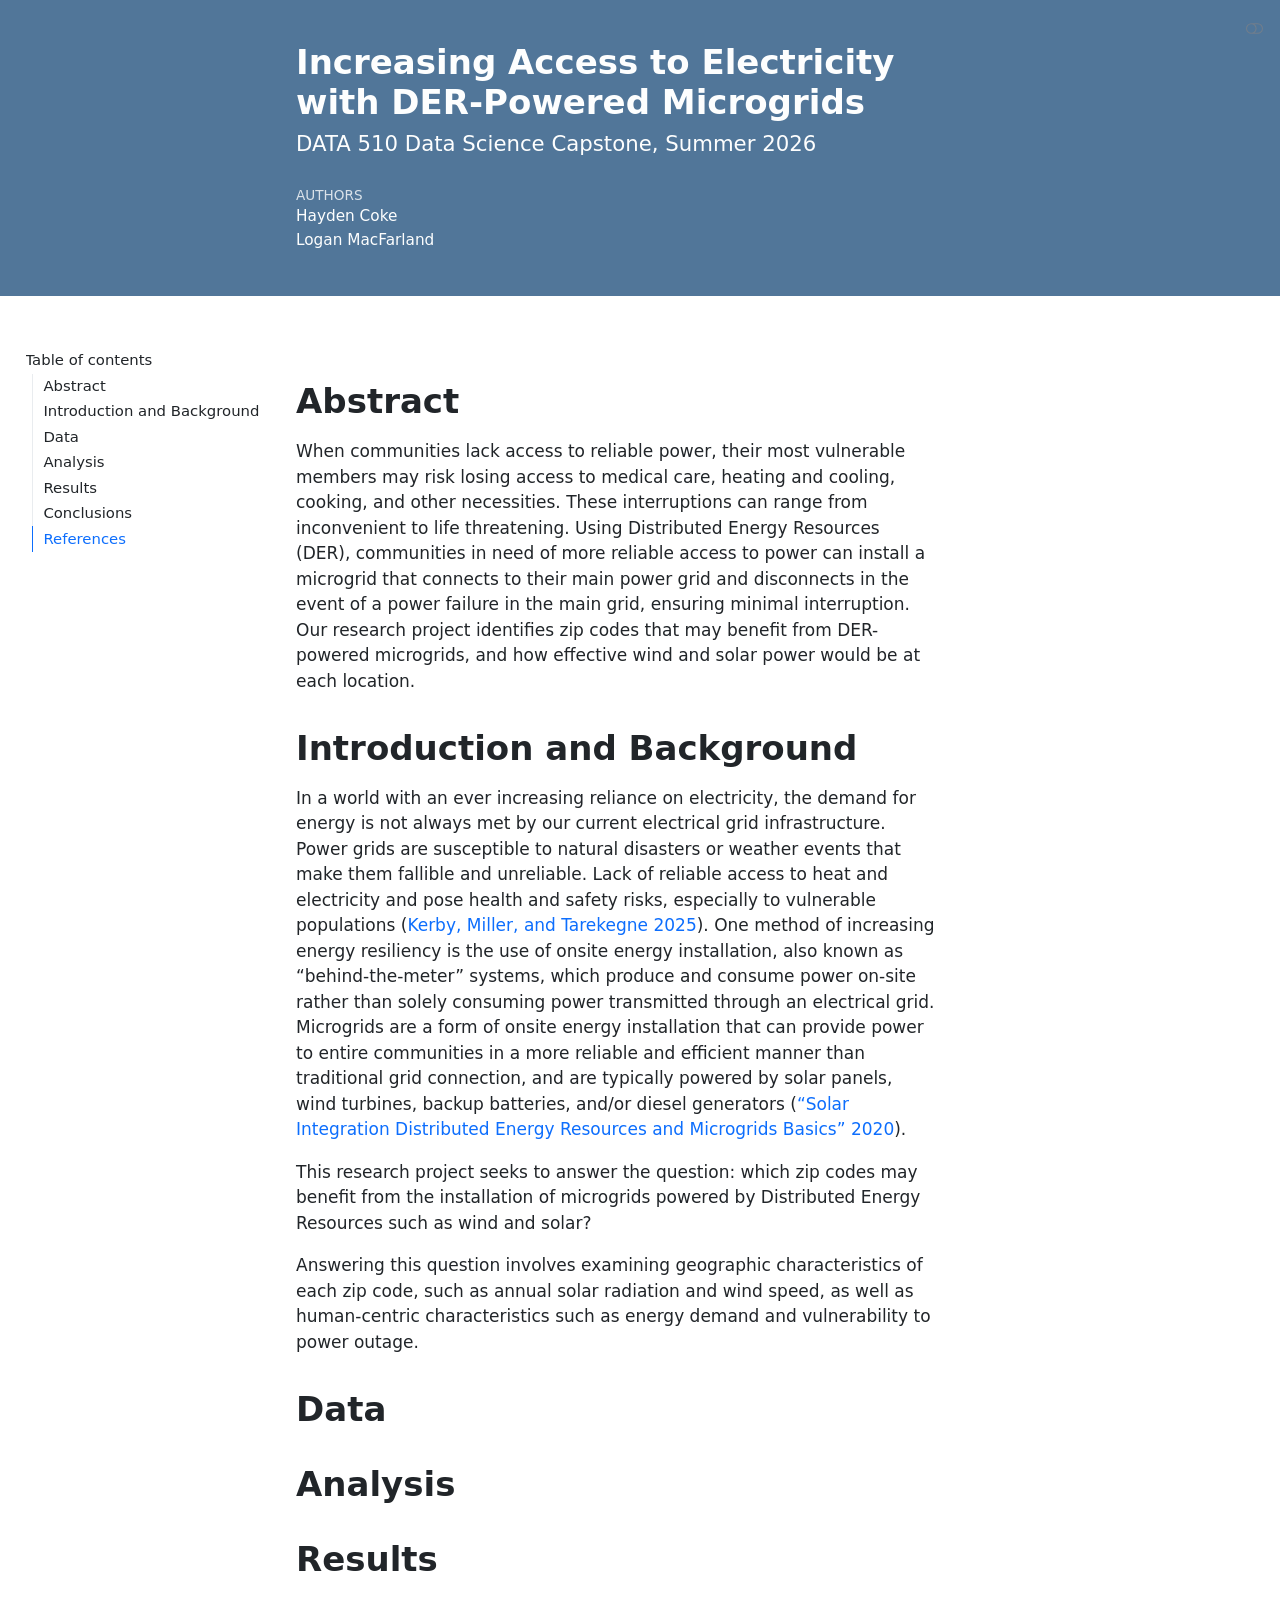
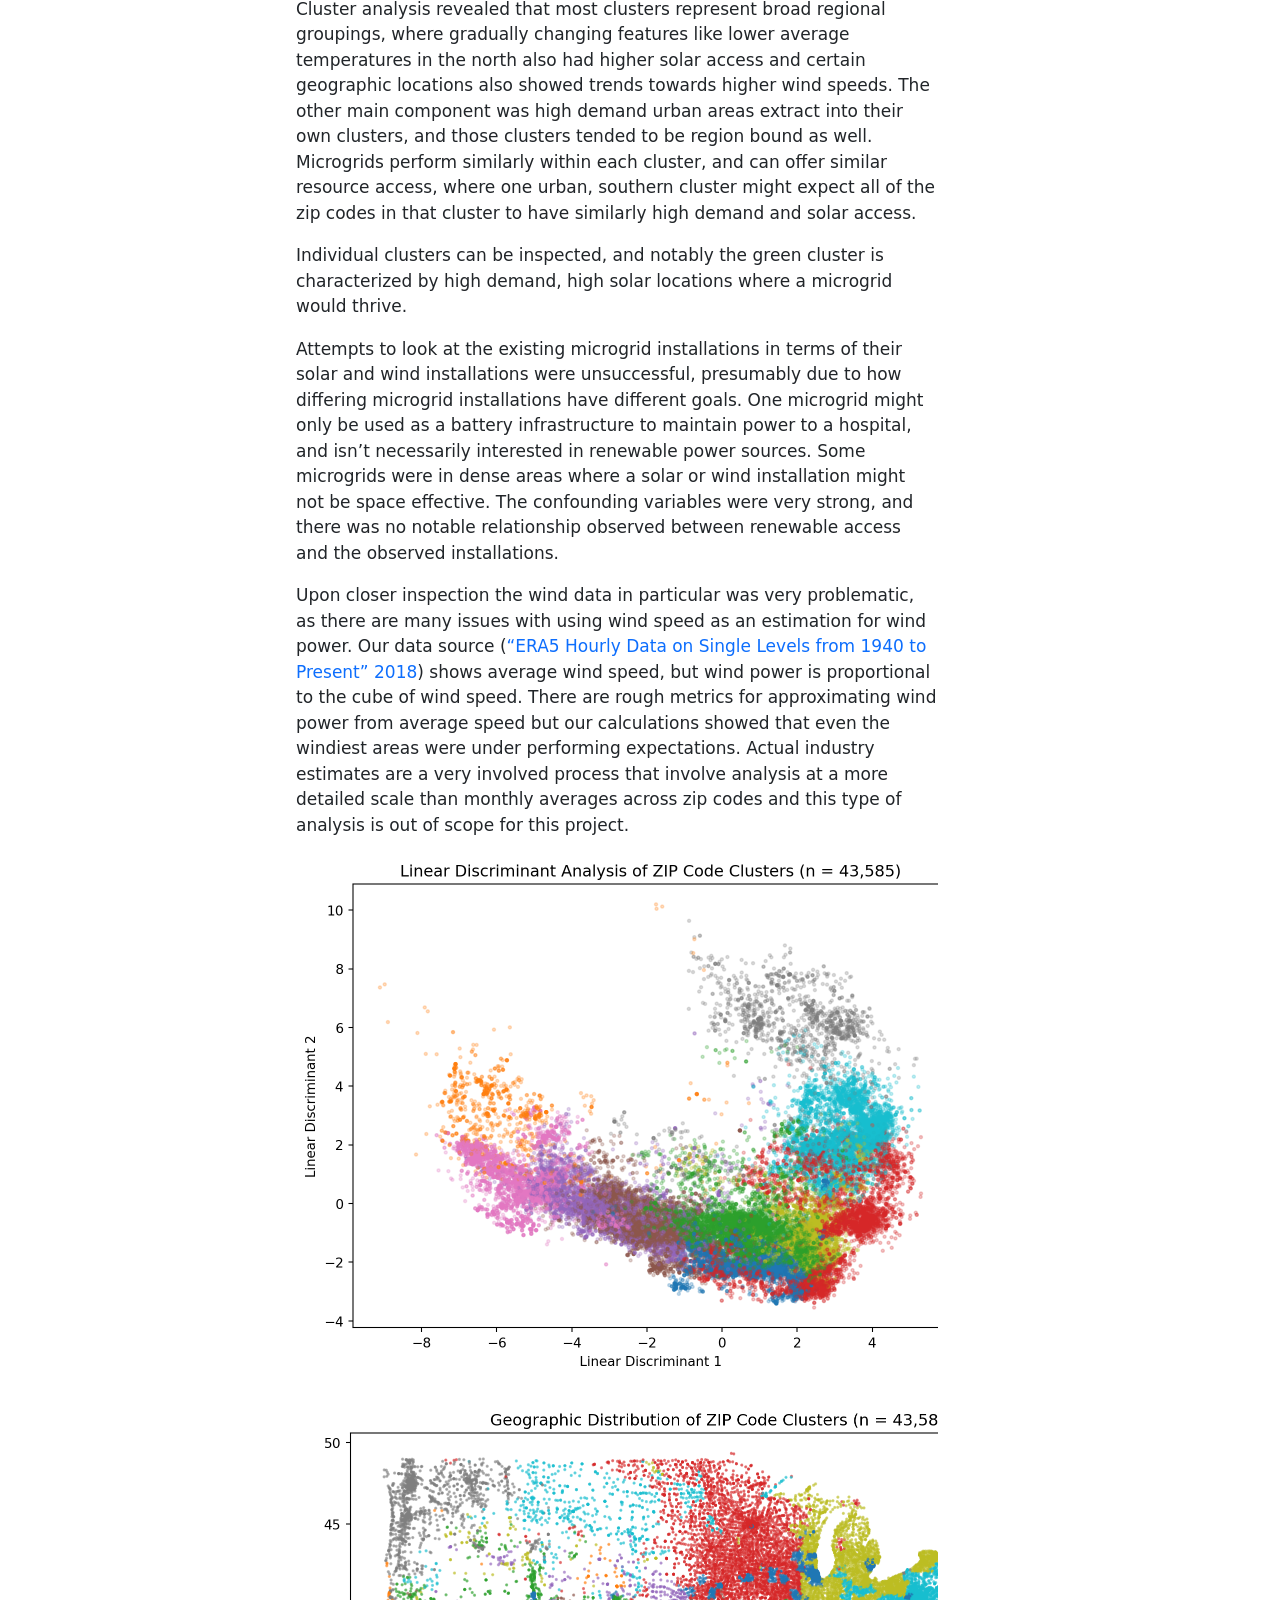
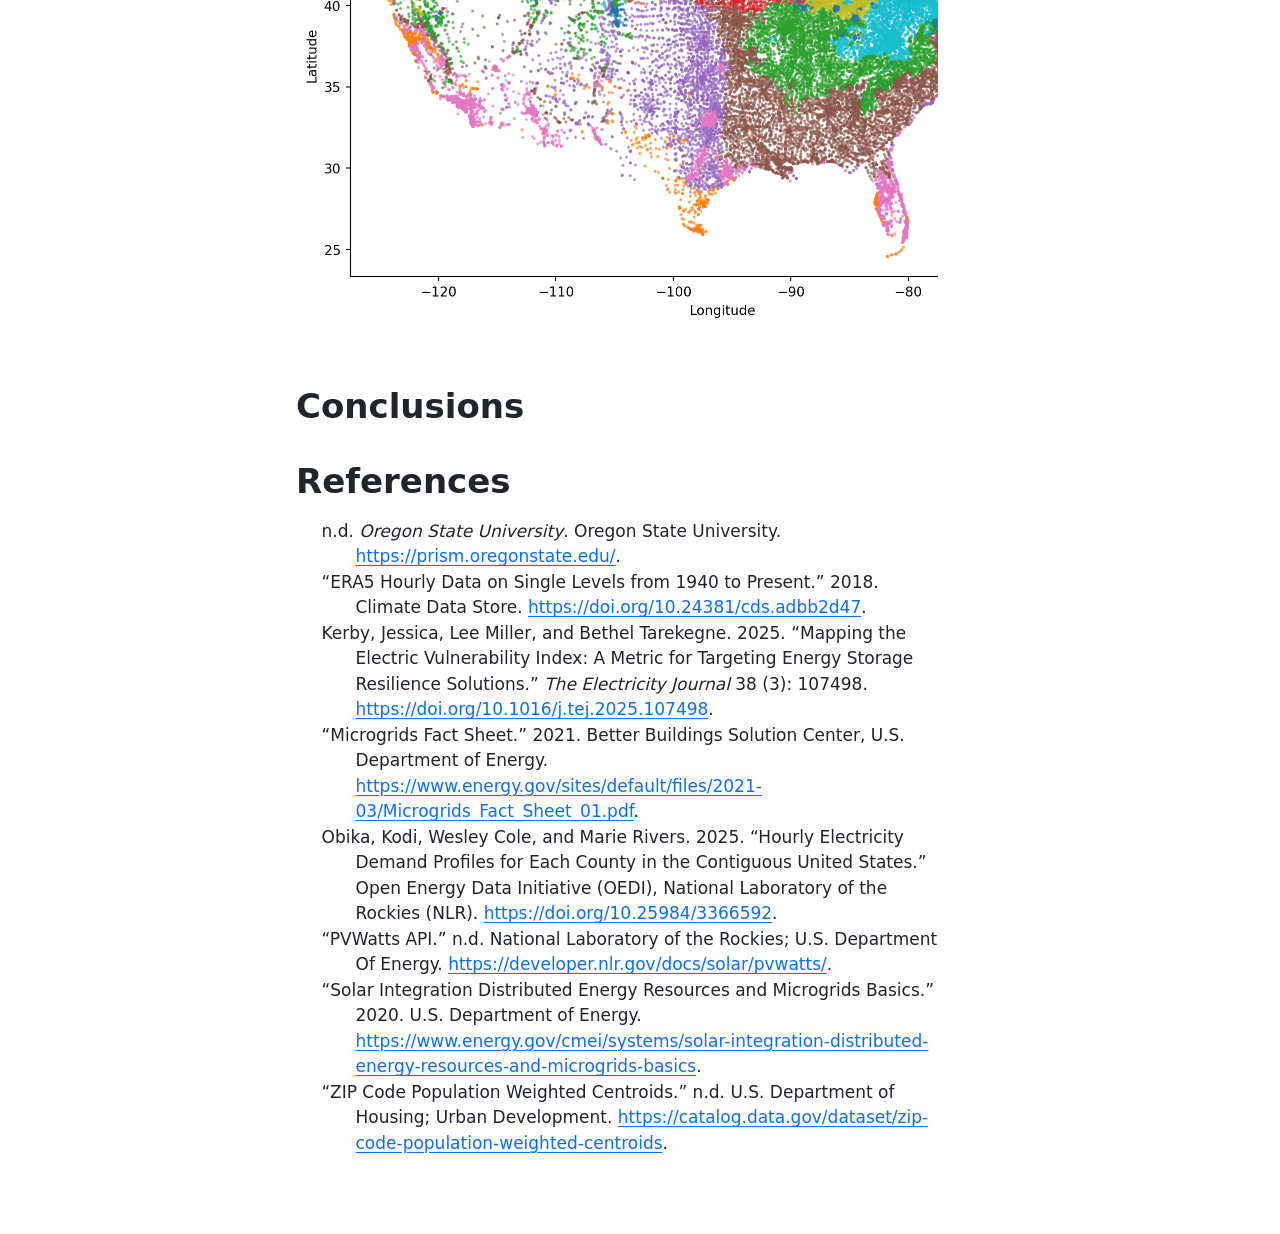
==== index.html @ cf6a67b1 "(fix): Move index.html from output to root (fix): Move index.html from output to root" ====
<!DOCTYPE html>
<html xmlns="http://www.w3.org/1999/xhtml" lang="en" xml:lang="en"><head>

<meta charset="utf-8">
<meta name="generator" content="quarto-1.7.33">

<meta name="viewport" content="width=device-width, initial-scale=1.0, user-scalable=yes">


<title>Increasing Access to Electricity with DER-Powered Microgrids</title>
<style>
code{white-space: pre-wrap;}
span.smallcaps{font-variant: small-caps;}
div.columns{display: flex; gap: min(4vw, 1.5em);}
div.column{flex: auto; overflow-x: auto;}
div.hanging-indent{margin-left: 1.5em; text-indent: -1.5em;}
ul.task-list{list-style: none;}
ul.task-list li input[type="checkbox"] {
width: 0.8em;
margin: 0 0.8em 0.2em -1em;  vertical-align: middle;
}

div.csl-bib-body { }
div.csl-entry {
clear: both;
margin-bottom: 0em;
}
.hanging-indent div.csl-entry {
margin-left:2em;
text-indent:-2em;
}
div.csl-left-margin {
min-width:2em;
float:left;
}
div.csl-right-inline {
margin-left:2em;
padding-left:1em;
}
div.csl-indent {
margin-left: 2em;
}</style>


<script>/*!
 * clipboard.js v2.0.11
 * https://clipboardjs.com/
 *
 * Licensed MIT © Zeno Rocha
 */
!function(t,e){"object"==typeof exports&&"object"==typeof module?module.exports=e():"function"==typeof define&&define.amd?define([],e):"object"==typeof exports?exports.ClipboardJS=e():t.ClipboardJS=e()}(this,function(){return n={686:function(t,e,n){"use strict";n.d(e,{default:function(){return b}});var e=n(279),i=n.n(e),e=n(370),u=n.n(e),e=n(817),r=n.n(e);function c(t){try{return document.execCommand(t)}catch(t){return}}var a=function(t){t=r()(t);return c("cut"),t};function o(t,e){var n,o,t=(n=t,o="rtl"===document.documentElement.getAttribute("dir"),(t=document.createElement("textarea")).style.fontSize="12pt",t.style.border="0",t.style.padding="0",t.style.margin="0",t.style.position="absolute",t.style[o?"right":"left"]="-9999px",o=window.pageYOffset||document.documentElement.scrollTop,t.style.top="".concat(o,"px"),t.setAttribute("readonly",""),t.value=n,t);return e.container.appendChild(t),e=r()(t),c("copy"),t.remove(),e}var f=function(t){var e=1<arguments.length&&void 0!==arguments[1]?arguments[1]:{container:document.body},n="";return"string"==typeof t?n=o(t,e):t instanceof HTMLInputElement&&!["text","search","url","tel","password"].includes(null==t?void 0:t.type)?n=o(t.value,e):(n=r()(t),c("copy")),n};function l(t){return(l="function"==typeof Symbol&&"symbol"==typeof Symbol.iterator?function(t){return typeof t}:function(t){return t&&"function"==typeof Symbol&&t.constructor===Symbol&&t!==Symbol.prototype?"symbol":typeof t})(t)}var s=function(){var t=0<arguments.length&&void 0!==arguments[0]?arguments[0]:{},e=t.action,n=void 0===e?"copy":e,o=t.container,e=t.target,t=t.text;if("copy"!==n&&"cut"!==n)throw new Error('Invalid "action" value, use either "copy" or "cut"');if(void 0!==e){if(!e||"object"!==l(e)||1!==e.nodeType)throw new Error('Invalid "target" value, use a valid Element');if("copy"===n&&e.hasAttribute("disabled"))throw new Error('Invalid "target" attribute. Please use "readonly" instead of "disabled" attribute');if("cut"===n&&(e.hasAttribute("readonly")||e.hasAttribute("disabled")))throw new Error('Invalid "target" attribute. You can\'t cut text from elements with "readonly" or "disabled" attributes')}return t?f(t,{container:o}):e?"cut"===n?a(e):f(e,{container:o}):void 0};function p(t){return(p="function"==typeof Symbol&&"symbol"==typeof Symbol.iterator?function(t){return typeof t}:function(t){return t&&"function"==typeof Symbol&&t.constructor===Symbol&&t!==Symbol.prototype?"symbol":typeof t})(t)}function d(t,e){for(var n=0;n<e.length;n++){var o=e[n];o.enumerable=o.enumerable||!1,o.configurable=!0,"value"in o&&(o.writable=!0),Object.defineProperty(t,o.key,o)}}function y(t,e){return(y=Object.setPrototypeOf||function(t,e){return t.__proto__=e,t})(t,e)}function h(n){var o=function(){if("undefined"==typeof Reflect||!Reflect.construct)return!1;if(Reflect.construct.sham)return!1;if("function"==typeof Proxy)return!0;try{return Date.prototype.toString.call(Reflect.construct(Date,[],function(){})),!0}catch(t){return!1}}();return function(){var t,e=v(n);return t=o?(t=v(this).constructor,Reflect.construct(e,arguments,t)):e.apply(this,arguments),e=this,!(t=t)||"object"!==p(t)&&"function"!=typeof t?function(t){if(void 0!==t)return t;throw new ReferenceError("this hasn't been initialised - super() hasn't been called")}(e):t}}function v(t){return(v=Object.setPrototypeOf?Object.getPrototypeOf:function(t){return t.__proto__||Object.getPrototypeOf(t)})(t)}function m(t,e){t="data-clipboard-".concat(t);if(e.hasAttribute(t))return e.getAttribute(t)}var b=function(){!function(t,e){if("function"!=typeof e&&null!==e)throw new TypeError("Super expression must either be null or a function");t.prototype=Object.create(e&&e.prototype,{constructor:{value:t,writable:!0,configurable:!0}}),e&&y(t,e)}(r,i());var t,e,n,o=h(r);function r(t,e){var n;return function(t){if(!(t instanceof r))throw new TypeError("Cannot call a class as a function")}(this),(n=o.call(this)).resolveOptions(e),n.listenClick(t),n}return t=r,n=[{key:"copy",value:function(t){var e=1<arguments.length&&void 0!==arguments[1]?arguments[1]:{container:document.body};return f(t,e)}},{key:"cut",value:function(t){return a(t)}},{key:"isSupported",value:function(){var t=0<arguments.length&&void 0!==arguments[0]?arguments[0]:["copy","cut"],t="string"==typeof t?[t]:t,e=!!document.queryCommandSupported;return t.forEach(function(t){e=e&&!!document.queryCommandSupported(t)}),e}}],(e=[{key:"resolveOptions",value:function(){var t=0<arguments.length&&void 0!==arguments[0]?arguments[0]:{};this.action="function"==typeof t.action?t.action:this.defaultAction,this.target="function"==typeof t.target?t.target:this.defaultTarget,this.text="function"==typeof t.text?t.text:this.defaultText,this.container="object"===p(t.container)?t.container:document.body}},{key:"listenClick",value:function(t){var e=this;this.listener=u()(t,"click",function(t){return e.onClick(t)})}},{key:"onClick",value:function(t){var e=t.delegateTarget||t.currentTarget,n=this.action(e)||"copy",t=s({action:n,container:this.container,target:this.target(e),text:this.text(e)});this.emit(t?"success":"error",{action:n,text:t,trigger:e,clearSelection:function(){e&&e.focus(),window.getSelection().removeAllRanges()}})}},{key:"defaultAction",value:function(t){return m("action",t)}},{key:"defaultTarget",value:function(t){t=m("target",t);if(t)return document.querySelector(t)}},{key:"defaultText",value:function(t){return m("text",t)}},{key:"destroy",value:function(){this.listener.destroy()}}])&&d(t.prototype,e),n&&d(t,n),r}()},828:function(t){var e;"undefined"==typeof Element||Element.prototype.matches||((e=Element.prototype).matches=e.matchesSelector||e.mozMatchesSelector||e.msMatchesSelector||e.oMatchesSelector||e.webkitMatchesSelector),t.exports=function(t,e){for(;t&&9!==t.nodeType;){if("function"==typeof t.matches&&t.matches(e))return t;t=t.parentNode}}},438:function(t,e,n){var u=n(828);function i(t,e,n,o,r){var i=function(e,n,t,o){return function(t){t.delegateTarget=u(t.target,n),t.delegateTarget&&o.call(e,t)}}.apply(this,arguments);return t.addEventListener(n,i,r),{destroy:function(){t.removeEventListener(n,i,r)}}}t.exports=function(t,e,n,o,r){return"function"==typeof t.addEventListener?i.apply(null,arguments):"function"==typeof n?i.bind(null,document).apply(null,arguments):("string"==typeof t&&(t=document.querySelectorAll(t)),Array.prototype.map.call(t,function(t){return i(t,e,n,o,r)}))}},879:function(t,n){n.node=function(t){return void 0!==t&&t instanceof HTMLElement&&1===t.nodeType},n.nodeList=function(t){var e=Object.prototype.toString.call(t);return void 0!==t&&("[object NodeList]"===e||"[object HTMLCollection]"===e)&&"length"in t&&(0===t.length||n.node(t[0]))},n.string=function(t){return"string"==typeof t||t instanceof String},n.fn=function(t){return"[object Function]"===Object.prototype.toString.call(t)}},370:function(t,e,n){var f=n(879),l=n(438);t.exports=function(t,e,n){if(!t&&!e&&!n)throw new Error("Missing required arguments");if(!f.string(e))throw new TypeError("Second argument must be a String");if(!f.fn(n))throw new TypeError("Third argument must be a Function");if(f.node(t))return c=e,a=n,(u=t).addEventListener(c,a),{destroy:function(){u.removeEventListener(c,a)}};if(f.nodeList(t))return o=t,r=e,i=n,Array.prototype.forEach.call(o,function(t){t.addEventListener(r,i)}),{destroy:function(){Array.prototype.forEach.call(o,function(t){t.removeEventListener(r,i)})}};if(f.string(t))return t=t,e=e,n=n,l(document.body,t,e,n);throw new TypeError("First argument must be a String, HTMLElement, HTMLCollection, or NodeList");var o,r,i,u,c,a}},817:function(t){t.exports=function(t){var e,n="SELECT"===t.nodeName?(t.focus(),t.value):"INPUT"===t.nodeName||"TEXTAREA"===t.nodeName?((e=t.hasAttribute("readonly"))||t.setAttribute("readonly",""),t.select(),t.setSelectionRange(0,t.value.length),e||t.removeAttribute("readonly"),t.value):(t.hasAttribute("contenteditable")&&t.focus(),n=window.getSelection(),(e=document.createRange()).selectNodeContents(t),n.removeAllRanges(),n.addRange(e),n.toString());return n}},279:function(t){function e(){}e.prototype={on:function(t,e,n){var o=this.e||(this.e={});return(o[t]||(o[t]=[])).push({fn:e,ctx:n}),this},once:function(t,e,n){var o=this;function r(){o.off(t,r),e.apply(n,arguments)}return r._=e,this.on(t,r,n)},emit:function(t){for(var e=[].slice.call(arguments,1),n=((this.e||(this.e={}))[t]||[]).slice(),o=0,r=n.length;o<r;o++)n[o].fn.apply(n[o].ctx,e);return this},off:function(t,e){var n=this.e||(this.e={}),o=n[t],r=[];if(o&&e)for(var i=0,u=o.length;i<u;i++)o[i].fn!==e&&o[i].fn._!==e&&r.push(o[i]);return r.length?n[t]=r:delete n[t],this}},t.exports=e,t.exports.TinyEmitter=e}},r={},o.n=function(t){var e=t&&t.__esModule?function(){return t.default}:function(){return t};return o.d(e,{a:e}),e},o.d=function(t,e){for(var n in e)o.o(e,n)&&!o.o(t,n)&&Object.defineProperty(t,n,{enumerable:!0,get:e[n]})},o.o=function(t,e){return Object.prototype.hasOwnProperty.call(t,e)},o(686).default;function o(t){if(r[t])return r[t].exports;var e=r[t]={exports:{}};return n[t](e,e.exports,o),e.exports}var n,r});</script>
<script src="[data-uri]" type="module"></script>
<script src="[data-uri]" type="module"></script>
<script>/**
 * @popperjs/core v2.11.7 - MIT License
 */

!function(e,t){"object"==typeof exports&&"undefined"!=typeof module?t(exports):"function"==typeof define&&define.amd?define(["exports"],t):t((e="undefined"!=typeof globalThis?globalThis:e||self).Popper={})}(this,(function(e){"use strict";function t(e){if(null==e)return window;if("[object Window]"!==e.toString()){var t=e.ownerDocument;return t&&t.defaultView||window}return e}function n(e){return e instanceof t(e).Element||e instanceof Element}function r(e){return e instanceof t(e).HTMLElement||e instanceof HTMLElement}function o(e){return"undefined"!=typeof ShadowRoot&&(e instanceof t(e).ShadowRoot||e instanceof ShadowRoot)}var i=Math.max,a=Math.min,s=Math.round;function f(){var e=navigator.userAgentData;return null!=e&&e.brands&&Array.isArray(e.brands)?e.brands.map((function(e){return e.brand+"/"+e.version})).join(" "):navigator.userAgent}function c(){return!/^((?!chrome|android).)*safari/i.test(f())}function p(e,o,i){void 0===o&&(o=!1),void 0===i&&(i=!1);var a=e.getBoundingClientRect(),f=1,p=1;o&&r(e)&&(f=e.offsetWidth>0&&s(a.width)/e.offsetWidth||1,p=e.offsetHeight>0&&s(a.height)/e.offsetHeight||1);var u=(n(e)?t(e):window).visualViewport,l=!c()&&i,d=(a.left+(l&&u?u.offsetLeft:0))/f,h=(a.top+(l&&u?u.offsetTop:0))/p,m=a.width/f,v=a.height/p;return{width:m,height:v,top:h,right:d+m,bottom:h+v,left:d,x:d,y:h}}function u(e){var n=t(e);return{scrollLeft:n.pageXOffset,scrollTop:n.pageYOffset}}function l(e){return e?(e.nodeName||"").toLowerCase():null}function d(e){return((n(e)?e.ownerDocument:e.document)||window.document).documentElement}function h(e){return p(d(e)).left+u(e).scrollLeft}function m(e){return t(e).getComputedStyle(e)}function v(e){var t=m(e),n=t.overflow,r=t.overflowX,o=t.overflowY;return/auto|scroll|overlay|hidden/.test(n+o+r)}function y(e,n,o){void 0===o&&(o=!1);var i,a,f=r(n),c=r(n)&&function(e){var t=e.getBoundingClientRect(),n=s(t.width)/e.offsetWidth||1,r=s(t.height)/e.offsetHeight||1;return 1!==n||1!==r}(n),m=d(n),y=p(e,c,o),g={scrollLeft:0,scrollTop:0},b={x:0,y:0};return(f||!f&&!o)&&(("body"!==l(n)||v(m))&&(g=(i=n)!==t(i)&&r(i)?{scrollLeft:(a=i).scrollLeft,scrollTop:a.scrollTop}:u(i)),r(n)?((b=p(n,!0)).x+=n.clientLeft,b.y+=n.clientTop):m&&(b.x=h(m))),{x:y.left+g.scrollLeft-b.x,y:y.top+g.scrollTop-b.y,width:y.width,height:y.height}}function g(e){var t=p(e),n=e.offsetWidth,r=e.offsetHeight;return Math.abs(t.width-n)<=1&&(n=t.width),Math.abs(t.height-r)<=1&&(r=t.height),{x:e.offsetLeft,y:e.offsetTop,width:n,height:r}}function b(e){return"html"===l(e)?e:e.assignedSlot||e.parentNode||(o(e)?e.host:null)||d(e)}function x(e){return["html","body","#document"].indexOf(l(e))>=0?e.ownerDocument.body:r(e)&&v(e)?e:x(b(e))}function w(e,n){var r;void 0===n&&(n=[]);var o=x(e),i=o===(null==(r=e.ownerDocument)?void 0:r.body),a=t(o),s=i?[a].concat(a.visualViewport||[],v(o)?o:[]):o,f=n.concat(s);return i?f:f.concat(w(b(s)))}function O(e){return["table","td","th"].indexOf(l(e))>=0}function j(e){return r(e)&&"fixed"!==m(e).position?e.offsetParent:null}function E(e){for(var n=t(e),i=j(e);i&&O(i)&&"static"===m(i).position;)i=j(i);return i&&("html"===l(i)||"body"===l(i)&&"static"===m(i).position)?n:i||function(e){var t=/firefox/i.test(f());if(/Trident/i.test(f())&&r(e)&&"fixed"===m(e).position)return null;var n=b(e);for(o(n)&&(n=n.host);r(n)&&["html","body"].indexOf(l(n))<0;){var i=m(n);if("none"!==i.transform||"none"!==i.perspective||"paint"===i.contain||-1!==["transform","perspective"].indexOf(i.willChange)||t&&"filter"===i.willChange||t&&i.filter&&"none"!==i.filter)return n;n=n.parentNode}return null}(e)||n}var D="top",A="bottom",L="right",P="left",M="auto",k=[D,A,L,P],W="start",B="end",H="viewport",T="popper",R=k.reduce((function(e,t){return e.concat([t+"-"+W,t+"-"+B])}),[]),S=[].concat(k,[M]).reduce((function(e,t){return e.concat([t,t+"-"+W,t+"-"+B])}),[]),V=["beforeRead","read","afterRead","beforeMain","main","afterMain","beforeWrite","write","afterWrite"];function q(e){var t=new Map,n=new Set,r=[];function o(e){n.add(e.name),[].concat(e.requires||[],e.requiresIfExists||[]).forEach((function(e){if(!n.has(e)){var r=t.get(e);r&&o(r)}})),r.push(e)}return e.forEach((function(e){t.set(e.name,e)})),e.forEach((function(e){n.has(e.name)||o(e)})),r}function C(e){return e.split("-")[0]}function N(e,t){var n=t.getRootNode&&t.getRootNode();if(e.contains(t))return!0;if(n&&o(n)){var r=t;do{if(r&&e.isSameNode(r))return!0;r=r.parentNode||r.host}while(r)}return!1}function I(e){return Object.assign({},e,{left:e.x,top:e.y,right:e.x+e.width,bottom:e.y+e.height})}function _(e,r,o){return r===H?I(function(e,n){var r=t(e),o=d(e),i=r.visualViewport,a=o.clientWidth,s=o.clientHeight,f=0,p=0;if(i){a=i.width,s=i.height;var u=c();(u||!u&&"fixed"===n)&&(f=i.offsetLeft,p=i.offsetTop)}return{width:a,height:s,x:f+h(e),y:p}}(e,o)):n(r)?function(e,t){var n=p(e,!1,"fixed"===t);return n.top=n.top+e.clientTop,n.left=n.left+e.clientLeft,n.bottom=n.top+e.clientHeight,n.right=n.left+e.clientWidth,n.width=e.clientWidth,n.height=e.clientHeight,n.x=n.left,n.y=n.top,n}(r,o):I(function(e){var t,n=d(e),r=u(e),o=null==(t=e.ownerDocument)?void 0:t.body,a=i(n.scrollWidth,n.clientWidth,o?o.scrollWidth:0,o?o.clientWidth:0),s=i(n.scrollHeight,n.clientHeight,o?o.scrollHeight:0,o?o.clientHeight:0),f=-r.scrollLeft+h(e),c=-r.scrollTop;return"rtl"===m(o||n).direction&&(f+=i(n.clientWidth,o?o.clientWidth:0)-a),{width:a,height:s,x:f,y:c}}(d(e)))}function F(e,t,o,s){var f="clippingParents"===t?function(e){var t=w(b(e)),o=["absolute","fixed"].indexOf(m(e).position)>=0&&r(e)?E(e):e;return n(o)?t.filter((function(e){return n(e)&&N(e,o)&&"body"!==l(e)})):[]}(e):[].concat(t),c=[].concat(f,[o]),p=c[0],u=c.reduce((function(t,n){var r=_(e,n,s);return t.top=i(r.top,t.top),t.right=a(r.right,t.right),t.bottom=a(r.bottom,t.bottom),t.left=i(r.left,t.left),t}),_(e,p,s));return u.width=u.right-u.left,u.height=u.bottom-u.top,u.x=u.left,u.y=u.top,u}function U(e){return e.split("-")[1]}function z(e){return["top","bottom"].indexOf(e)>=0?"x":"y"}function X(e){var t,n=e.reference,r=e.element,o=e.placement,i=o?C(o):null,a=o?U(o):null,s=n.x+n.width/2-r.width/2,f=n.y+n.height/2-r.height/2;switch(i){case D:t={x:s,y:n.y-r.height};break;case A:t={x:s,y:n.y+n.height};break;case L:t={x:n.x+n.width,y:f};break;case P:t={x:n.x-r.width,y:f};break;default:t={x:n.x,y:n.y}}var c=i?z(i):null;if(null!=c){var p="y"===c?"height":"width";switch(a){case W:t[c]=t[c]-(n[p]/2-r[p]/2);break;case B:t[c]=t[c]+(n[p]/2-r[p]/2)}}return t}function Y(e){return Object.assign({},{top:0,right:0,bottom:0,left:0},e)}function G(e,t){return t.reduce((function(t,n){return t[n]=e,t}),{})}function J(e,t){void 0===t&&(t={});var r=t,o=r.placement,i=void 0===o?e.placement:o,a=r.strategy,s=void 0===a?e.strategy:a,f=r.boundary,c=void 0===f?"clippingParents":f,u=r.rootBoundary,l=void 0===u?H:u,h=r.elementContext,m=void 0===h?T:h,v=r.altBoundary,y=void 0!==v&&v,g=r.padding,b=void 0===g?0:g,x=Y("number"!=typeof b?b:G(b,k)),w=m===T?"reference":T,O=e.rects.popper,j=e.elements[y?w:m],E=F(n(j)?j:j.contextElement||d(e.elements.popper),c,l,s),P=p(e.elements.reference),M=X({reference:P,element:O,strategy:"absolute",placement:i}),W=I(Object.assign({},O,M)),B=m===T?W:P,R={top:E.top-B.top+x.top,bottom:B.bottom-E.bottom+x.bottom,left:E.left-B.left+x.left,right:B.right-E.right+x.right},S=e.modifiersData.offset;if(m===T&&S){var V=S[i];Object.keys(R).forEach((function(e){var t=[L,A].indexOf(e)>=0?1:-1,n=[D,A].indexOf(e)>=0?"y":"x";R[e]+=V[n]*t}))}return R}var K={placement:"bottom",modifiers:[],strategy:"absolute"};function Q(){for(var e=arguments.length,t=new Array(e),n=0;n<e;n++)t[n]=arguments[n];return!t.some((function(e){return!(e&&"function"==typeof e.getBoundingClientRect)}))}function Z(e){void 0===e&&(e={});var t=e,r=t.defaultModifiers,o=void 0===r?[]:r,i=t.defaultOptions,a=void 0===i?K:i;return function(e,t,r){void 0===r&&(r=a);var i,s,f={placement:"bottom",orderedModifiers:[],options:Object.assign({},K,a),modifiersData:{},elements:{reference:e,popper:t},attributes:{},styles:{}},c=[],p=!1,u={state:f,setOptions:function(r){var i="function"==typeof r?r(f.options):r;l(),f.options=Object.assign({},a,f.options,i),f.scrollParents={reference:n(e)?w(e):e.contextElement?w(e.contextElement):[],popper:w(t)};var s,p,d=function(e){var t=q(e);return V.reduce((function(e,n){return e.concat(t.filter((function(e){return e.phase===n})))}),[])}((s=[].concat(o,f.options.modifiers),p=s.reduce((function(e,t){var n=e[t.name];return e[t.name]=n?Object.assign({},n,t,{options:Object.assign({},n.options,t.options),data:Object.assign({},n.data,t.data)}):t,e}),{}),Object.keys(p).map((function(e){return p[e]}))));return f.orderedModifiers=d.filter((function(e){return e.enabled})),f.orderedModifiers.forEach((function(e){var t=e.name,n=e.options,r=void 0===n?{}:n,o=e.effect;if("function"==typeof o){var i=o({state:f,name:t,instance:u,options:r}),a=function(){};c.push(i||a)}})),u.update()},forceUpdate:function(){if(!p){var e=f.elements,t=e.reference,n=e.popper;if(Q(t,n)){f.rects={reference:y(t,E(n),"fixed"===f.options.strategy),popper:g(n)},f.reset=!1,f.placement=f.options.placement,f.orderedModifiers.forEach((function(e){return f.modifiersData[e.name]=Object.assign({},e.data)}));for(var r=0;r<f.orderedModifiers.length;r++)if(!0!==f.reset){var o=f.orderedModifiers[r],i=o.fn,a=o.options,s=void 0===a?{}:a,c=o.name;"function"==typeof i&&(f=i({state:f,options:s,name:c,instance:u})||f)}else f.reset=!1,r=-1}}},update:(i=function(){return new Promise((function(e){u.forceUpdate(),e(f)}))},function(){return s||(s=new Promise((function(e){Promise.resolve().then((function(){s=void 0,e(i())}))}))),s}),destroy:function(){l(),p=!0}};if(!Q(e,t))return u;function l(){c.forEach((function(e){return e()})),c=[]}return u.setOptions(r).then((function(e){!p&&r.onFirstUpdate&&r.onFirstUpdate(e)})),u}}var $={passive:!0};var ee={name:"eventListeners",enabled:!0,phase:"write",fn:function(){},effect:function(e){var n=e.state,r=e.instance,o=e.options,i=o.scroll,a=void 0===i||i,s=o.resize,f=void 0===s||s,c=t(n.elements.popper),p=[].concat(n.scrollParents.reference,n.scrollParents.popper);return a&&p.forEach((function(e){e.addEventListener("scroll",r.update,$)})),f&&c.addEventListener("resize",r.update,$),function(){a&&p.forEach((function(e){e.removeEventListener("scroll",r.update,$)})),f&&c.removeEventListener("resize",r.update,$)}},data:{}};var te={name:"popperOffsets",enabled:!0,phase:"read",fn:function(e){var t=e.state,n=e.name;t.modifiersData[n]=X({reference:t.rects.reference,element:t.rects.popper,strategy:"absolute",placement:t.placement})},data:{}},ne={top:"auto",right:"auto",bottom:"auto",left:"auto"};function re(e){var n,r=e.popper,o=e.popperRect,i=e.placement,a=e.variation,f=e.offsets,c=e.position,p=e.gpuAcceleration,u=e.adaptive,l=e.roundOffsets,h=e.isFixed,v=f.x,y=void 0===v?0:v,g=f.y,b=void 0===g?0:g,x="function"==typeof l?l({x:y,y:b}):{x:y,y:b};y=x.x,b=x.y;var w=f.hasOwnProperty("x"),O=f.hasOwnProperty("y"),j=P,M=D,k=window;if(u){var W=E(r),H="clientHeight",T="clientWidth";if(W===t(r)&&"static"!==m(W=d(r)).position&&"absolute"===c&&(H="scrollHeight",T="scrollWidth"),W=W,i===D||(i===P||i===L)&&a===B)M=A,b-=(h&&W===k&&k.visualViewport?k.visualViewport.height:W[H])-o.height,b*=p?1:-1;if(i===P||(i===D||i===A)&&a===B)j=L,y-=(h&&W===k&&k.visualViewport?k.visualViewport.width:W[T])-o.width,y*=p?1:-1}var R,S=Object.assign({position:c},u&&ne),V=!0===l?function(e,t){var n=e.x,r=e.y,o=t.devicePixelRatio||1;return{x:s(n*o)/o||0,y:s(r*o)/o||0}}({x:y,y:b},t(r)):{x:y,y:b};return y=V.x,b=V.y,p?Object.assign({},S,((R={})[M]=O?"0":"",R[j]=w?"0":"",R.transform=(k.devicePixelRatio||1)<=1?"translate("+y+"px, "+b+"px)":"translate3d("+y+"px, "+b+"px, 0)",R)):Object.assign({},S,((n={})[M]=O?b+"px":"",n[j]=w?y+"px":"",n.transform="",n))}var oe={name:"computeStyles",enabled:!0,phase:"beforeWrite",fn:function(e){var t=e.state,n=e.options,r=n.gpuAcceleration,o=void 0===r||r,i=n.adaptive,a=void 0===i||i,s=n.roundOffsets,f=void 0===s||s,c={placement:C(t.placement),variation:U(t.placement),popper:t.elements.popper,popperRect:t.rects.popper,gpuAcceleration:o,isFixed:"fixed"===t.options.strategy};null!=t.modifiersData.popperOffsets&&(t.styles.popper=Object.assign({},t.styles.popper,re(Object.assign({},c,{offsets:t.modifiersData.popperOffsets,position:t.options.strategy,adaptive:a,roundOffsets:f})))),null!=t.modifiersData.arrow&&(t.styles.arrow=Object.assign({},t.styles.arrow,re(Object.assign({},c,{offsets:t.modifiersData.arrow,position:"absolute",adaptive:!1,roundOffsets:f})))),t.attributes.popper=Object.assign({},t.attributes.popper,{"data-popper-placement":t.placement})},data:{}};var ie={name:"applyStyles",enabled:!0,phase:"write",fn:function(e){var t=e.state;Object.keys(t.elements).forEach((function(e){var n=t.styles[e]||{},o=t.attributes[e]||{},i=t.elements[e];r(i)&&l(i)&&(Object.assign(i.style,n),Object.keys(o).forEach((function(e){var t=o[e];!1===t?i.removeAttribute(e):i.setAttribute(e,!0===t?"":t)})))}))},effect:function(e){var t=e.state,n={popper:{position:t.options.strategy,left:"0",top:"0",margin:"0"},arrow:{position:"absolute"},reference:{}};return Object.assign(t.elements.popper.style,n.popper),t.styles=n,t.elements.arrow&&Object.assign(t.elements.arrow.style,n.arrow),function(){Object.keys(t.elements).forEach((function(e){var o=t.elements[e],i=t.attributes[e]||{},a=Object.keys(t.styles.hasOwnProperty(e)?t.styles[e]:n[e]).reduce((function(e,t){return e[t]="",e}),{});r(o)&&l(o)&&(Object.assign(o.style,a),Object.keys(i).forEach((function(e){o.removeAttribute(e)})))}))}},requires:["computeStyles"]};var ae={name:"offset",enabled:!0,phase:"main",requires:["popperOffsets"],fn:function(e){var t=e.state,n=e.options,r=e.name,o=n.offset,i=void 0===o?[0,0]:o,a=S.reduce((function(e,n){return e[n]=function(e,t,n){var r=C(e),o=[P,D].indexOf(r)>=0?-1:1,i="function"==typeof n?n(Object.assign({},t,{placement:e})):n,a=i[0],s=i[1];return a=a||0,s=(s||0)*o,[P,L].indexOf(r)>=0?{x:s,y:a}:{x:a,y:s}}(n,t.rects,i),e}),{}),s=a[t.placement],f=s.x,c=s.y;null!=t.modifiersData.popperOffsets&&(t.modifiersData.popperOffsets.x+=f,t.modifiersData.popperOffsets.y+=c),t.modifiersData[r]=a}},se={left:"right",right:"left",bottom:"top",top:"bottom"};function fe(e){return e.replace(/left|right|bottom|top/g,(function(e){return se[e]}))}var ce={start:"end",end:"start"};function pe(e){return e.replace(/start|end/g,(function(e){return ce[e]}))}function ue(e,t){void 0===t&&(t={});var n=t,r=n.placement,o=n.boundary,i=n.rootBoundary,a=n.padding,s=n.flipVariations,f=n.allowedAutoPlacements,c=void 0===f?S:f,p=U(r),u=p?s?R:R.filter((function(e){return U(e)===p})):k,l=u.filter((function(e){return c.indexOf(e)>=0}));0===l.length&&(l=u);var d=l.reduce((function(t,n){return t[n]=J(e,{placement:n,boundary:o,rootBoundary:i,padding:a})[C(n)],t}),{});return Object.keys(d).sort((function(e,t){return d[e]-d[t]}))}var le={name:"flip",enabled:!0,phase:"main",fn:function(e){var t=e.state,n=e.options,r=e.name;if(!t.modifiersData[r]._skip){for(var o=n.mainAxis,i=void 0===o||o,a=n.altAxis,s=void 0===a||a,f=n.fallbackPlacements,c=n.padding,p=n.boundary,u=n.rootBoundary,l=n.altBoundary,d=n.flipVariations,h=void 0===d||d,m=n.allowedAutoPlacements,v=t.options.placement,y=C(v),g=f||(y===v||!h?[fe(v)]:function(e){if(C(e)===M)return[];var t=fe(e);return[pe(e),t,pe(t)]}(v)),b=[v].concat(g).reduce((function(e,n){return e.concat(C(n)===M?ue(t,{placement:n,boundary:p,rootBoundary:u,padding:c,flipVariations:h,allowedAutoPlacements:m}):n)}),[]),x=t.rects.reference,w=t.rects.popper,O=new Map,j=!0,E=b[0],k=0;k<b.length;k++){var B=b[k],H=C(B),T=U(B)===W,R=[D,A].indexOf(H)>=0,S=R?"width":"height",V=J(t,{placement:B,boundary:p,rootBoundary:u,altBoundary:l,padding:c}),q=R?T?L:P:T?A:D;x[S]>w[S]&&(q=fe(q));var N=fe(q),I=[];if(i&&I.push(V[H]<=0),s&&I.push(V[q]<=0,V[N]<=0),I.every((function(e){return e}))){E=B,j=!1;break}O.set(B,I)}if(j)for(var _=function(e){var t=b.find((function(t){var n=O.get(t);if(n)return n.slice(0,e).every((function(e){return e}))}));if(t)return E=t,"break"},F=h?3:1;F>0;F--){if("break"===_(F))break}t.placement!==E&&(t.modifiersData[r]._skip=!0,t.placement=E,t.reset=!0)}},requiresIfExists:["offset"],data:{_skip:!1}};function de(e,t,n){return i(e,a(t,n))}var he={name:"preventOverflow",enabled:!0,phase:"main",fn:function(e){var t=e.state,n=e.options,r=e.name,o=n.mainAxis,s=void 0===o||o,f=n.altAxis,c=void 0!==f&&f,p=n.boundary,u=n.rootBoundary,l=n.altBoundary,d=n.padding,h=n.tether,m=void 0===h||h,v=n.tetherOffset,y=void 0===v?0:v,b=J(t,{boundary:p,rootBoundary:u,padding:d,altBoundary:l}),x=C(t.placement),w=U(t.placement),O=!w,j=z(x),M="x"===j?"y":"x",k=t.modifiersData.popperOffsets,B=t.rects.reference,H=t.rects.popper,T="function"==typeof y?y(Object.assign({},t.rects,{placement:t.placement})):y,R="number"==typeof T?{mainAxis:T,altAxis:T}:Object.assign({mainAxis:0,altAxis:0},T),S=t.modifiersData.offset?t.modifiersData.offset[t.placement]:null,V={x:0,y:0};if(k){if(s){var q,N="y"===j?D:P,I="y"===j?A:L,_="y"===j?"height":"width",F=k[j],X=F+b[N],Y=F-b[I],G=m?-H[_]/2:0,K=w===W?B[_]:H[_],Q=w===W?-H[_]:-B[_],Z=t.elements.arrow,$=m&&Z?g(Z):{width:0,height:0},ee=t.modifiersData["arrow#persistent"]?t.modifiersData["arrow#persistent"].padding:{top:0,right:0,bottom:0,left:0},te=ee[N],ne=ee[I],re=de(0,B[_],$[_]),oe=O?B[_]/2-G-re-te-R.mainAxis:K-re-te-R.mainAxis,ie=O?-B[_]/2+G+re+ne+R.mainAxis:Q+re+ne+R.mainAxis,ae=t.elements.arrow&&E(t.elements.arrow),se=ae?"y"===j?ae.clientTop||0:ae.clientLeft||0:0,fe=null!=(q=null==S?void 0:S[j])?q:0,ce=F+ie-fe,pe=de(m?a(X,F+oe-fe-se):X,F,m?i(Y,ce):Y);k[j]=pe,V[j]=pe-F}if(c){var ue,le="x"===j?D:P,he="x"===j?A:L,me=k[M],ve="y"===M?"height":"width",ye=me+b[le],ge=me-b[he],be=-1!==[D,P].indexOf(x),xe=null!=(ue=null==S?void 0:S[M])?ue:0,we=be?ye:me-B[ve]-H[ve]-xe+R.altAxis,Oe=be?me+B[ve]+H[ve]-xe-R.altAxis:ge,je=m&&be?function(e,t,n){var r=de(e,t,n);return r>n?n:r}(we,me,Oe):de(m?we:ye,me,m?Oe:ge);k[M]=je,V[M]=je-me}t.modifiersData[r]=V}},requiresIfExists:["offset"]};var me={name:"arrow",enabled:!0,phase:"main",fn:function(e){var t,n=e.state,r=e.name,o=e.options,i=n.elements.arrow,a=n.modifiersData.popperOffsets,s=C(n.placement),f=z(s),c=[P,L].indexOf(s)>=0?"height":"width";if(i&&a){var p=function(e,t){return Y("number"!=typeof(e="function"==typeof e?e(Object.assign({},t.rects,{placement:t.placement})):e)?e:G(e,k))}(o.padding,n),u=g(i),l="y"===f?D:P,d="y"===f?A:L,h=n.rects.reference[c]+n.rects.reference[f]-a[f]-n.rects.popper[c],m=a[f]-n.rects.reference[f],v=E(i),y=v?"y"===f?v.clientHeight||0:v.clientWidth||0:0,b=h/2-m/2,x=p[l],w=y-u[c]-p[d],O=y/2-u[c]/2+b,j=de(x,O,w),M=f;n.modifiersData[r]=((t={})[M]=j,t.centerOffset=j-O,t)}},effect:function(e){var t=e.state,n=e.options.element,r=void 0===n?"[data-popper-arrow]":n;null!=r&&("string"!=typeof r||(r=t.elements.popper.querySelector(r)))&&N(t.elements.popper,r)&&(t.elements.arrow=r)},requires:["popperOffsets"],requiresIfExists:["preventOverflow"]};function ve(e,t,n){return void 0===n&&(n={x:0,y:0}),{top:e.top-t.height-n.y,right:e.right-t.width+n.x,bottom:e.bottom-t.height+n.y,left:e.left-t.width-n.x}}function ye(e){return[D,L,A,P].some((function(t){return e[t]>=0}))}var ge={name:"hide",enabled:!0,phase:"main",requiresIfExists:["preventOverflow"],fn:function(e){var t=e.state,n=e.name,r=t.rects.reference,o=t.rects.popper,i=t.modifiersData.preventOverflow,a=J(t,{elementContext:"reference"}),s=J(t,{altBoundary:!0}),f=ve(a,r),c=ve(s,o,i),p=ye(f),u=ye(c);t.modifiersData[n]={referenceClippingOffsets:f,popperEscapeOffsets:c,isReferenceHidden:p,hasPopperEscaped:u},t.attributes.popper=Object.assign({},t.attributes.popper,{"data-popper-reference-hidden":p,"data-popper-escaped":u})}},be=Z({defaultModifiers:[ee,te,oe,ie]}),xe=[ee,te,oe,ie,ae,le,he,me,ge],we=Z({defaultModifiers:xe});e.applyStyles=ie,e.arrow=me,e.computeStyles=oe,e.createPopper=we,e.createPopperLite=be,e.defaultModifiers=xe,e.detectOverflow=J,e.eventListeners=ee,e.flip=le,e.hide=ge,e.offset=ae,e.popperGenerator=Z,e.popperOffsets=te,e.preventOverflow=he,Object.defineProperty(e,"__esModule",{value:!0})}));

</script>
<script>!function(e,t){"object"==typeof exports&&"undefined"!=typeof module?module.exports=t(require("@popperjs/core")):"function"==typeof define&&define.amd?define(["@popperjs/core"],t):(e=e||self).tippy=t(e.Popper)}(this,(function(e){"use strict";var t={passive:!0,capture:!0},n=function(){return document.body};function r(e,t,n){if(Array.isArray(e)){var r=e[t];return null==r?Array.isArray(n)?n[t]:n:r}return e}function o(e,t){var n={}.toString.call(e);return 0===n.indexOf("[object")&&n.indexOf(t+"]")>-1}function i(e,t){return"function"==typeof e?e.apply(void 0,t):e}function a(e,t){return 0===t?e:function(r){clearTimeout(n),n=setTimeout((function(){e(r)}),t)};var n}function s(e,t){var n=Object.assign({},e);return t.forEach((function(e){delete n[e]})),n}function u(e){return[].concat(e)}function c(e,t){-1===e.indexOf(t)&&e.push(t)}function p(e){return e.split("-")[0]}function f(e){return[].slice.call(e)}function l(e){return Object.keys(e).reduce((function(t,n){return void 0!==e[n]&&(t[n]=e[n]),t}),{})}function d(){return document.createElement("div")}function v(e){return["Element","Fragment"].some((function(t){return o(e,t)}))}function m(e){return o(e,"MouseEvent")}function g(e){return!(!e||!e._tippy||e._tippy.reference!==e)}function h(e){return v(e)?[e]:function(e){return o(e,"NodeList")}(e)?f(e):Array.isArray(e)?e:f(document.querySelectorAll(e))}function b(e,t){e.forEach((function(e){e&&(e.style.transitionDuration=t+"ms")}))}function y(e,t){e.forEach((function(e){e&&e.setAttribute("data-state",t)}))}function w(e){var t,n=u(e)[0];return null!=n&&null!=(t=n.ownerDocument)&&t.body?n.ownerDocument:document}function E(e,t,n){var r=t+"EventListener";["transitionend","webkitTransitionEnd"].forEach((function(t){e[r](t,n)}))}function O(e,t){for(var n=t;n;){var r;if(e.contains(n))return!0;n=null==n.getRootNode||null==(r=n.getRootNode())?void 0:r.host}return!1}var x={isTouch:!1},C=0;function T(){x.isTouch||(x.isTouch=!0,window.performance&&document.addEventListener("mousemove",A))}function A(){var e=performance.now();e-C<20&&(x.isTouch=!1,document.removeEventListener("mousemove",A)),C=e}function L(){var e=document.activeElement;if(g(e)){var t=e._tippy;e.blur&&!t.state.isVisible&&e.blur()}}var D=!!("undefined"!=typeof window&&"undefined"!=typeof document)&&!!window.msCrypto,R=Object.assign({appendTo:n,aria:{content:"auto",expanded:"auto"},delay:0,duration:[300,250],getReferenceClientRect:null,hideOnClick:!0,ignoreAttributes:!1,interactive:!1,interactiveBorder:2,interactiveDebounce:0,moveTransition:"",offset:[0,10],onAfterUpdate:function(){},onBeforeUpdate:function(){},onCreate:function(){},onDestroy:function(){},onHidden:function(){},onHide:function(){},onMount:function(){},onShow:function(){},onShown:function(){},onTrigger:function(){},onUntrigger:function(){},onClickOutside:function(){},placement:"top",plugins:[],popperOptions:{},render:null,showOnCreate:!1,touch:!0,trigger:"mouseenter focus",triggerTarget:null},{animateFill:!1,followCursor:!1,inlinePositioning:!1,sticky:!1},{allowHTML:!1,animation:"fade",arrow:!0,content:"",inertia:!1,maxWidth:350,role:"tooltip",theme:"",zIndex:9999}),k=Object.keys(R);function P(e){var t=(e.plugins||[]).reduce((function(t,n){var r,o=n.name,i=n.defaultValue;o&&(t[o]=void 0!==e[o]?e[o]:null!=(r=R[o])?r:i);return t}),{});return Object.assign({},e,t)}function j(e,t){var n=Object.assign({},t,{content:i(t.content,[e])},t.ignoreAttributes?{}:function(e,t){return(t?Object.keys(P(Object.assign({},R,{plugins:t}))):k).reduce((function(t,n){var r=(e.getAttribute("data-tippy-"+n)||"").trim();if(!r)return t;if("content"===n)t[n]=r;else try{t[n]=JSON.parse(r)}catch(e){t[n]=r}return t}),{})}(e,t.plugins));return n.aria=Object.assign({},R.aria,n.aria),n.aria={expanded:"auto"===n.aria.expanded?t.interactive:n.aria.expanded,content:"auto"===n.aria.content?t.interactive?null:"describedby":n.aria.content},n}function M(e,t){e.innerHTML=t}function V(e){var t=d();return!0===e?t.className="tippy-arrow":(t.className="tippy-svg-arrow",v(e)?t.appendChild(e):M(t,e)),t}function I(e,t){v(t.content)?(M(e,""),e.appendChild(t.content)):"function"!=typeof t.content&&(t.allowHTML?M(e,t.content):e.textContent=t.content)}function S(e){var t=e.firstElementChild,n=f(t.children);return{box:t,content:n.find((function(e){return e.classList.contains("tippy-content")})),arrow:n.find((function(e){return e.classList.contains("tippy-arrow")||e.classList.contains("tippy-svg-arrow")})),backdrop:n.find((function(e){return e.classList.contains("tippy-backdrop")}))}}function N(e){var t=d(),n=d();n.className="tippy-box",n.setAttribute("data-state","hidden"),n.setAttribute("tabindex","-1");var r=d();function o(n,r){var o=S(t),i=o.box,a=o.content,s=o.arrow;r.theme?i.setAttribute("data-theme",r.theme):i.removeAttribute("data-theme"),"string"==typeof r.animation?i.setAttribute("data-animation",r.animation):i.removeAttribute("data-animation"),r.inertia?i.setAttribute("data-inertia",""):i.removeAttribute("data-inertia"),i.style.maxWidth="number"==typeof r.maxWidth?r.maxWidth+"px":r.maxWidth,r.role?i.setAttribute("role",r.role):i.removeAttribute("role"),n.content===r.content&&n.allowHTML===r.allowHTML||I(a,e.props),r.arrow?s?n.arrow!==r.arrow&&(i.removeChild(s),i.appendChild(V(r.arrow))):i.appendChild(V(r.arrow)):s&&i.removeChild(s)}return r.className="tippy-content",r.setAttribute("data-state","hidden"),I(r,e.props),t.appendChild(n),n.appendChild(r),o(e.props,e.props),{popper:t,onUpdate:o}}N.$$tippy=!0;var B=1,H=[],U=[];function _(o,s){var v,g,h,C,T,A,L,k,M=j(o,Object.assign({},R,P(l(s)))),V=!1,I=!1,N=!1,_=!1,F=[],W=a(we,M.interactiveDebounce),X=B++,Y=(k=M.plugins).filter((function(e,t){return k.indexOf(e)===t})),$={id:X,reference:o,popper:d(),popperInstance:null,props:M,state:{isEnabled:!0,isVisible:!1,isDestroyed:!1,isMounted:!1,isShown:!1},plugins:Y,clearDelayTimeouts:function(){clearTimeout(v),clearTimeout(g),cancelAnimationFrame(h)},setProps:function(e){if($.state.isDestroyed)return;ae("onBeforeUpdate",[$,e]),be();var t=$.props,n=j(o,Object.assign({},t,l(e),{ignoreAttributes:!0}));$.props=n,he(),t.interactiveDebounce!==n.interactiveDebounce&&(ce(),W=a(we,n.interactiveDebounce));t.triggerTarget&&!n.triggerTarget?u(t.triggerTarget).forEach((function(e){e.removeAttribute("aria-expanded")})):n.triggerTarget&&o.removeAttribute("aria-expanded");ue(),ie(),J&&J(t,n);$.popperInstance&&(Ce(),Ae().forEach((function(e){requestAnimationFrame(e._tippy.popperInstance.forceUpdate)})));ae("onAfterUpdate",[$,e])},setContent:function(e){$.setProps({content:e})},show:function(){var e=$.state.isVisible,t=$.state.isDestroyed,o=!$.state.isEnabled,a=x.isTouch&&!$.props.touch,s=r($.props.duration,0,R.duration);if(e||t||o||a)return;if(te().hasAttribute("disabled"))return;if(ae("onShow",[$],!1),!1===$.props.onShow($))return;$.state.isVisible=!0,ee()&&(z.style.visibility="visible");ie(),de(),$.state.isMounted||(z.style.transition="none");if(ee()){var u=re(),p=u.box,f=u.content;b([p,f],0)}A=function(){var e;if($.state.isVisible&&!_){if(_=!0,z.offsetHeight,z.style.transition=$.props.moveTransition,ee()&&$.props.animation){var t=re(),n=t.box,r=t.content;b([n,r],s),y([n,r],"visible")}se(),ue(),c(U,$),null==(e=$.popperInstance)||e.forceUpdate(),ae("onMount",[$]),$.props.animation&&ee()&&function(e,t){me(e,t)}(s,(function(){$.state.isShown=!0,ae("onShown",[$])}))}},function(){var e,t=$.props.appendTo,r=te();e=$.props.interactive&&t===n||"parent"===t?r.parentNode:i(t,[r]);e.contains(z)||e.appendChild(z);$.state.isMounted=!0,Ce()}()},hide:function(){var e=!$.state.isVisible,t=$.state.isDestroyed,n=!$.state.isEnabled,o=r($.props.duration,1,R.duration);if(e||t||n)return;if(ae("onHide",[$],!1),!1===$.props.onHide($))return;$.state.isVisible=!1,$.state.isShown=!1,_=!1,V=!1,ee()&&(z.style.visibility="hidden");if(ce(),ve(),ie(!0),ee()){var i=re(),a=i.box,s=i.content;$.props.animation&&(b([a,s],o),y([a,s],"hidden"))}se(),ue(),$.props.animation?ee()&&function(e,t){me(e,(function(){!$.state.isVisible&&z.parentNode&&z.parentNode.contains(z)&&t()}))}(o,$.unmount):$.unmount()},hideWithInteractivity:function(e){ne().addEventListener("mousemove",W),c(H,W),W(e)},enable:function(){$.state.isEnabled=!0},disable:function(){$.hide(),$.state.isEnabled=!1},unmount:function(){$.state.isVisible&&$.hide();if(!$.state.isMounted)return;Te(),Ae().forEach((function(e){e._tippy.unmount()})),z.parentNode&&z.parentNode.removeChild(z);U=U.filter((function(e){return e!==$})),$.state.isMounted=!1,ae("onHidden",[$])},destroy:function(){if($.state.isDestroyed)return;$.clearDelayTimeouts(),$.unmount(),be(),delete o._tippy,$.state.isDestroyed=!0,ae("onDestroy",[$])}};if(!M.render)return $;var q=M.render($),z=q.popper,J=q.onUpdate;z.setAttribute("data-tippy-root",""),z.id="tippy-"+$.id,$.popper=z,o._tippy=$,z._tippy=$;var G=Y.map((function(e){return e.fn($)})),K=o.hasAttribute("aria-expanded");return he(),ue(),ie(),ae("onCreate",[$]),M.showOnCreate&&Le(),z.addEventListener("mouseenter",(function(){$.props.interactive&&$.state.isVisible&&$.clearDelayTimeouts()})),z.addEventListener("mouseleave",(function(){$.props.interactive&&$.props.trigger.indexOf("mouseenter")>=0&&ne().addEventListener("mousemove",W)})),$;function Q(){var e=$.props.touch;return Array.isArray(e)?e:[e,0]}function Z(){return"hold"===Q()[0]}function ee(){var e;return!(null==(e=$.props.render)||!e.$$tippy)}function te(){return L||o}function ne(){var e=te().parentNode;return e?w(e):document}function re(){return S(z)}function oe(e){return $.state.isMounted&&!$.state.isVisible||x.isTouch||C&&"focus"===C.type?0:r($.props.delay,e?0:1,R.delay)}function ie(e){void 0===e&&(e=!1),z.style.pointerEvents=$.props.interactive&&!e?"":"none",z.style.zIndex=""+$.props.zIndex}function ae(e,t,n){var r;(void 0===n&&(n=!0),G.forEach((function(n){n[e]&&n[e].apply(n,t)})),n)&&(r=$.props)[e].apply(r,t)}function se(){var e=$.props.aria;if(e.content){var t="aria-"+e.content,n=z.id;u($.props.triggerTarget||o).forEach((function(e){var r=e.getAttribute(t);if($.state.isVisible)e.setAttribute(t,r?r+" "+n:n);else{var o=r&&r.replace(n,"").trim();o?e.setAttribute(t,o):e.removeAttribute(t)}}))}}function ue(){!K&&$.props.aria.expanded&&u($.props.triggerTarget||o).forEach((function(e){$.props.interactive?e.setAttribute("aria-expanded",$.state.isVisible&&e===te()?"true":"false"):e.removeAttribute("aria-expanded")}))}function ce(){ne().removeEventListener("mousemove",W),H=H.filter((function(e){return e!==W}))}function pe(e){if(!x.isTouch||!N&&"mousedown"!==e.type){var t=e.composedPath&&e.composedPath()[0]||e.target;if(!$.props.interactive||!O(z,t)){if(u($.props.triggerTarget||o).some((function(e){return O(e,t)}))){if(x.isTouch)return;if($.state.isVisible&&$.props.trigger.indexOf("click")>=0)return}else ae("onClickOutside",[$,e]);!0===$.props.hideOnClick&&($.clearDelayTimeouts(),$.hide(),I=!0,setTimeout((function(){I=!1})),$.state.isMounted||ve())}}}function fe(){N=!0}function le(){N=!1}function de(){var e=ne();e.addEventListener("mousedown",pe,!0),e.addEventListener("touchend",pe,t),e.addEventListener("touchstart",le,t),e.addEventListener("touchmove",fe,t)}function ve(){var e=ne();e.removeEventListener("mousedown",pe,!0),e.removeEventListener("touchend",pe,t),e.removeEventListener("touchstart",le,t),e.removeEventListener("touchmove",fe,t)}function me(e,t){var n=re().box;function r(e){e.target===n&&(E(n,"remove",r),t())}if(0===e)return t();E(n,"remove",T),E(n,"add",r),T=r}function ge(e,t,n){void 0===n&&(n=!1),u($.props.triggerTarget||o).forEach((function(r){r.addEventListener(e,t,n),F.push({node:r,eventType:e,handler:t,options:n})}))}function he(){var e;Z()&&(ge("touchstart",ye,{passive:!0}),ge("touchend",Ee,{passive:!0})),(e=$.props.trigger,e.split(/\s+/).filter(Boolean)).forEach((function(e){if("manual"!==e)switch(ge(e,ye),e){case"mouseenter":ge("mouseleave",Ee);break;case"focus":ge(D?"focusout":"blur",Oe);break;case"focusin":ge("focusout",Oe)}}))}function be(){F.forEach((function(e){var t=e.node,n=e.eventType,r=e.handler,o=e.options;t.removeEventListener(n,r,o)})),F=[]}function ye(e){var t,n=!1;if($.state.isEnabled&&!xe(e)&&!I){var r="focus"===(null==(t=C)?void 0:t.type);C=e,L=e.currentTarget,ue(),!$.state.isVisible&&m(e)&&H.forEach((function(t){return t(e)})),"click"===e.type&&($.props.trigger.indexOf("mouseenter")<0||V)&&!1!==$.props.hideOnClick&&$.state.isVisible?n=!0:Le(e),"click"===e.type&&(V=!n),n&&!r&&De(e)}}function we(e){var t=e.target,n=te().contains(t)||z.contains(t);"mousemove"===e.type&&n||function(e,t){var n=t.clientX,r=t.clientY;return e.every((function(e){var t=e.popperRect,o=e.popperState,i=e.props.interactiveBorder,a=p(o.placement),s=o.modifiersData.offset;if(!s)return!0;var u="bottom"===a?s.top.y:0,c="top"===a?s.bottom.y:0,f="right"===a?s.left.x:0,l="left"===a?s.right.x:0,d=t.top-r+u>i,v=r-t.bottom-c>i,m=t.left-n+f>i,g=n-t.right-l>i;return d||v||m||g}))}(Ae().concat(z).map((function(e){var t,n=null==(t=e._tippy.popperInstance)?void 0:t.state;return n?{popperRect:e.getBoundingClientRect(),popperState:n,props:M}:null})).filter(Boolean),e)&&(ce(),De(e))}function Ee(e){xe(e)||$.props.trigger.indexOf("click")>=0&&V||($.props.interactive?$.hideWithInteractivity(e):De(e))}function Oe(e){$.props.trigger.indexOf("focusin")<0&&e.target!==te()||$.props.interactive&&e.relatedTarget&&z.contains(e.relatedTarget)||De(e)}function xe(e){return!!x.isTouch&&Z()!==e.type.indexOf("touch")>=0}function Ce(){Te();var t=$.props,n=t.popperOptions,r=t.placement,i=t.offset,a=t.getReferenceClientRect,s=t.moveTransition,u=ee()?S(z).arrow:null,c=a?{getBoundingClientRect:a,contextElement:a.contextElement||te()}:o,p=[{name:"offset",options:{offset:i}},{name:"preventOverflow",options:{padding:{top:2,bottom:2,left:5,right:5}}},{name:"flip",options:{padding:5}},{name:"computeStyles",options:{adaptive:!s}},{name:"$$tippy",enabled:!0,phase:"beforeWrite",requires:["computeStyles"],fn:function(e){var t=e.state;if(ee()){var n=re().box;["placement","reference-hidden","escaped"].forEach((function(e){"placement"===e?n.setAttribute("data-placement",t.placement):t.attributes.popper["data-popper-"+e]?n.setAttribute("data-"+e,""):n.removeAttribute("data-"+e)})),t.attributes.popper={}}}}];ee()&&u&&p.push({name:"arrow",options:{element:u,padding:3}}),p.push.apply(p,(null==n?void 0:n.modifiers)||[]),$.popperInstance=e.createPopper(c,z,Object.assign({},n,{placement:r,onFirstUpdate:A,modifiers:p}))}function Te(){$.popperInstance&&($.popperInstance.destroy(),$.popperInstance=null)}function Ae(){return f(z.querySelectorAll("[data-tippy-root]"))}function Le(e){$.clearDelayTimeouts(),e&&ae("onTrigger",[$,e]),de();var t=oe(!0),n=Q(),r=n[0],o=n[1];x.isTouch&&"hold"===r&&o&&(t=o),t?v=setTimeout((function(){$.show()}),t):$.show()}function De(e){if($.clearDelayTimeouts(),ae("onUntrigger",[$,e]),$.state.isVisible){if(!($.props.trigger.indexOf("mouseenter")>=0&&$.props.trigger.indexOf("click")>=0&&["mouseleave","mousemove"].indexOf(e.type)>=0&&V)){var t=oe(!1);t?g=setTimeout((function(){$.state.isVisible&&$.hide()}),t):h=requestAnimationFrame((function(){$.hide()}))}}else ve()}}function F(e,n){void 0===n&&(n={});var r=R.plugins.concat(n.plugins||[]);document.addEventListener("touchstart",T,t),window.addEventListener("blur",L);var o=Object.assign({},n,{plugins:r}),i=h(e).reduce((function(e,t){var n=t&&_(t,o);return n&&e.push(n),e}),[]);return v(e)?i[0]:i}F.defaultProps=R,F.setDefaultProps=function(e){Object.keys(e).forEach((function(t){R[t]=e[t]}))},F.currentInput=x;var W=Object.assign({},e.applyStyles,{effect:function(e){var t=e.state,n={popper:{position:t.options.strategy,left:"0",top:"0",margin:"0"},arrow:{position:"absolute"},reference:{}};Object.assign(t.elements.popper.style,n.popper),t.styles=n,t.elements.arrow&&Object.assign(t.elements.arrow.style,n.arrow)}}),X={mouseover:"mouseenter",focusin:"focus",click:"click"};var Y={name:"animateFill",defaultValue:!1,fn:function(e){var t;if(null==(t=e.props.render)||!t.$$tippy)return{};var n=S(e.popper),r=n.box,o=n.content,i=e.props.animateFill?function(){var e=d();return e.className="tippy-backdrop",y([e],"hidden"),e}():null;return{onCreate:function(){i&&(r.insertBefore(i,r.firstElementChild),r.setAttribute("data-animatefill",""),r.style.overflow="hidden",e.setProps({arrow:!1,animation:"shift-away"}))},onMount:function(){if(i){var e=r.style.transitionDuration,t=Number(e.replace("ms",""));o.style.transitionDelay=Math.round(t/10)+"ms",i.style.transitionDuration=e,y([i],"visible")}},onShow:function(){i&&(i.style.transitionDuration="0ms")},onHide:function(){i&&y([i],"hidden")}}}};var $={clientX:0,clientY:0},q=[];function z(e){var t=e.clientX,n=e.clientY;$={clientX:t,clientY:n}}var J={name:"followCursor",defaultValue:!1,fn:function(e){var t=e.reference,n=w(e.props.triggerTarget||t),r=!1,o=!1,i=!0,a=e.props;function s(){return"initial"===e.props.followCursor&&e.state.isVisible}function u(){n.addEventListener("mousemove",f)}function c(){n.removeEventListener("mousemove",f)}function p(){r=!0,e.setProps({getReferenceClientRect:null}),r=!1}function f(n){var r=!n.target||t.contains(n.target),o=e.props.followCursor,i=n.clientX,a=n.clientY,s=t.getBoundingClientRect(),u=i-s.left,c=a-s.top;!r&&e.props.interactive||e.setProps({getReferenceClientRect:function(){var e=t.getBoundingClientRect(),n=i,r=a;"initial"===o&&(n=e.left+u,r=e.top+c);var s="horizontal"===o?e.top:r,p="vertical"===o?e.right:n,f="horizontal"===o?e.bottom:r,l="vertical"===o?e.left:n;return{width:p-l,height:f-s,top:s,right:p,bottom:f,left:l}}})}function l(){e.props.followCursor&&(q.push({instance:e,doc:n}),function(e){e.addEventListener("mousemove",z)}(n))}function d(){0===(q=q.filter((function(t){return t.instance!==e}))).filter((function(e){return e.doc===n})).length&&function(e){e.removeEventListener("mousemove",z)}(n)}return{onCreate:l,onDestroy:d,onBeforeUpdate:function(){a=e.props},onAfterUpdate:function(t,n){var i=n.followCursor;r||void 0!==i&&a.followCursor!==i&&(d(),i?(l(),!e.state.isMounted||o||s()||u()):(c(),p()))},onMount:function(){e.props.followCursor&&!o&&(i&&(f($),i=!1),s()||u())},onTrigger:function(e,t){m(t)&&($={clientX:t.clientX,clientY:t.clientY}),o="focus"===t.type},onHidden:function(){e.props.followCursor&&(p(),c(),i=!0)}}}};var G={name:"inlinePositioning",defaultValue:!1,fn:function(e){var t,n=e.reference;var r=-1,o=!1,i=[],a={name:"tippyInlinePositioning",enabled:!0,phase:"afterWrite",fn:function(o){var a=o.state;e.props.inlinePositioning&&(-1!==i.indexOf(a.placement)&&(i=[]),t!==a.placement&&-1===i.indexOf(a.placement)&&(i.push(a.placement),e.setProps({getReferenceClientRect:function(){return function(e){return function(e,t,n,r){if(n.length<2||null===e)return t;if(2===n.length&&r>=0&&n[0].left>n[1].right)return n[r]||t;switch(e){case"top":case"bottom":var o=n[0],i=n[n.length-1],a="top"===e,s=o.top,u=i.bottom,c=a?o.left:i.left,p=a?o.right:i.right;return{top:s,bottom:u,left:c,right:p,width:p-c,height:u-s};case"left":case"right":var f=Math.min.apply(Math,n.map((function(e){return e.left}))),l=Math.max.apply(Math,n.map((function(e){return e.right}))),d=n.filter((function(t){return"left"===e?t.left===f:t.right===l})),v=d[0].top,m=d[d.length-1].bottom;return{top:v,bottom:m,left:f,right:l,width:l-f,height:m-v};default:return t}}(p(e),n.getBoundingClientRect(),f(n.getClientRects()),r)}(a.placement)}})),t=a.placement)}};function s(){var t;o||(t=function(e,t){var n;return{popperOptions:Object.assign({},e.popperOptions,{modifiers:[].concat(((null==(n=e.popperOptions)?void 0:n.modifiers)||[]).filter((function(e){return e.name!==t.name})),[t])})}}(e.props,a),o=!0,e.setProps(t),o=!1)}return{onCreate:s,onAfterUpdate:s,onTrigger:function(t,n){if(m(n)){var o=f(e.reference.getClientRects()),i=o.find((function(e){return e.left-2<=n.clientX&&e.right+2>=n.clientX&&e.top-2<=n.clientY&&e.bottom+2>=n.clientY})),a=o.indexOf(i);r=a>-1?a:r}},onHidden:function(){r=-1}}}};var K={name:"sticky",defaultValue:!1,fn:function(e){var t=e.reference,n=e.popper;function r(t){return!0===e.props.sticky||e.props.sticky===t}var o=null,i=null;function a(){var s=r("reference")?(e.popperInstance?e.popperInstance.state.elements.reference:t).getBoundingClientRect():null,u=r("popper")?n.getBoundingClientRect():null;(s&&Q(o,s)||u&&Q(i,u))&&e.popperInstance&&e.popperInstance.update(),o=s,i=u,e.state.isMounted&&requestAnimationFrame(a)}return{onMount:function(){e.props.sticky&&a()}}}};function Q(e,t){return!e||!t||(e.top!==t.top||e.right!==t.right||e.bottom!==t.bottom||e.left!==t.left)}return F.setDefaultProps({plugins:[Y,J,G,K],render:N}),F.createSingleton=function(e,t){var n;void 0===t&&(t={});var r,o=e,i=[],a=[],c=t.overrides,p=[],f=!1;function l(){a=o.map((function(e){return u(e.props.triggerTarget||e.reference)})).reduce((function(e,t){return e.concat(t)}),[])}function v(){i=o.map((function(e){return e.reference}))}function m(e){o.forEach((function(t){e?t.enable():t.disable()}))}function g(e){return o.map((function(t){var n=t.setProps;return t.setProps=function(o){n(o),t.reference===r&&e.setProps(o)},function(){t.setProps=n}}))}function h(e,t){var n=a.indexOf(t);if(t!==r){r=t;var s=(c||[]).concat("content").reduce((function(e,t){return e[t]=o[n].props[t],e}),{});e.setProps(Object.assign({},s,{getReferenceClientRect:"function"==typeof s.getReferenceClientRect?s.getReferenceClientRect:function(){var e;return null==(e=i[n])?void 0:e.getBoundingClientRect()}}))}}m(!1),v(),l();var b={fn:function(){return{onDestroy:function(){m(!0)},onHidden:function(){r=null},onClickOutside:function(e){e.props.showOnCreate&&!f&&(f=!0,r=null)},onShow:function(e){e.props.showOnCreate&&!f&&(f=!0,h(e,i[0]))},onTrigger:function(e,t){h(e,t.currentTarget)}}}},y=F(d(),Object.assign({},s(t,["overrides"]),{plugins:[b].concat(t.plugins||[]),triggerTarget:a,popperOptions:Object.assign({},t.popperOptions,{modifiers:[].concat((null==(n=t.popperOptions)?void 0:n.modifiers)||[],[W])})})),w=y.show;y.show=function(e){if(w(),!r&&null==e)return h(y,i[0]);if(!r||null!=e){if("number"==typeof e)return i[e]&&h(y,i[e]);if(o.indexOf(e)>=0){var t=e.reference;return h(y,t)}return i.indexOf(e)>=0?h(y,e):void 0}},y.showNext=function(){var e=i[0];if(!r)return y.show(0);var t=i.indexOf(r);y.show(i[t+1]||e)},y.showPrevious=function(){var e=i[i.length-1];if(!r)return y.show(e);var t=i.indexOf(r),n=i[t-1]||e;y.show(n)};var E=y.setProps;return y.setProps=function(e){c=e.overrides||c,E(e)},y.setInstances=function(e){m(!0),p.forEach((function(e){return e()})),o=e,m(!1),v(),l(),p=g(y),y.setProps({triggerTarget:a})},p=g(y),y},F.delegate=function(e,n){var r=[],o=[],i=!1,a=n.target,c=s(n,["target"]),p=Object.assign({},c,{trigger:"manual",touch:!1}),f=Object.assign({touch:R.touch},c,{showOnCreate:!0}),l=F(e,p);function d(e){if(e.target&&!i){var t=e.target.closest(a);if(t){var r=t.getAttribute("data-tippy-trigger")||n.trigger||R.trigger;if(!t._tippy&&!("touchstart"===e.type&&"boolean"==typeof f.touch||"touchstart"!==e.type&&r.indexOf(X[e.type])<0)){var s=F(t,f);s&&(o=o.concat(s))}}}}function v(e,t,n,o){void 0===o&&(o=!1),e.addEventListener(t,n,o),r.push({node:e,eventType:t,handler:n,options:o})}return u(l).forEach((function(e){var n=e.destroy,a=e.enable,s=e.disable;e.destroy=function(e){void 0===e&&(e=!0),e&&o.forEach((function(e){e.destroy()})),o=[],r.forEach((function(e){var t=e.node,n=e.eventType,r=e.handler,o=e.options;t.removeEventListener(n,r,o)})),r=[],n()},e.enable=function(){a(),o.forEach((function(e){return e.enable()})),i=!1},e.disable=function(){s(),o.forEach((function(e){return e.disable()})),i=!0},function(e){var n=e.reference;v(n,"touchstart",d,t),v(n,"mouseover",d),v(n,"focusin",d),v(n,"click",d)}(e)})),l},F.hideAll=function(e){var t=void 0===e?{}:e,n=t.exclude,r=t.duration;U.forEach((function(e){var t=!1;if(n&&(t=g(n)?e.reference===n:e.popper===n.popper),!t){var o=e.props.duration;e.setProps({duration:r}),e.hide(),e.state.isDestroyed||e.setProps({duration:o})}}))},F.roundArrow='<svg width="16" height="6" xmlns="http://www.w3.org/2000/svg"><path d="M0 6s1.796-.013 4.67-3.615C5.851.9 6.93.006 8 0c1.07-.006 2.148.887 3.343 2.385C14.233 6.005 16 6 16 6H0z"></svg>',F}));

</script>
<script>// @license magnet:?xt=urn:btih:d3d9a9a6595521f9666a5e94cc830dab83b65699&dn=expat.txt Expat
//
// AnchorJS - v5.0.0 - 2023-01-18
// https://www.bryanbraun.com/anchorjs/
// Copyright (c) 2023 Bryan Braun; Licensed MIT
//
// @license magnet:?xt=urn:btih:d3d9a9a6595521f9666a5e94cc830dab83b65699&dn=expat.txt Expat
!function(A,e){"use strict";"function"==typeof define&&define.amd?define([],e):"object"==typeof module&&module.exports?module.exports=e():(A.AnchorJS=e(),A.anchors=new A.AnchorJS)}(globalThis,function(){"use strict";return function(A){function u(A){A.icon=Object.prototype.hasOwnProperty.call(A,"icon")?A.icon:"",A.visible=Object.prototype.hasOwnProperty.call(A,"visible")?A.visible:"hover",A.placement=Object.prototype.hasOwnProperty.call(A,"placement")?A.placement:"right",A.ariaLabel=Object.prototype.hasOwnProperty.call(A,"ariaLabel")?A.ariaLabel:"Anchor",A.class=Object.prototype.hasOwnProperty.call(A,"class")?A.class:"",A.base=Object.prototype.hasOwnProperty.call(A,"base")?A.base:"",A.truncate=Object.prototype.hasOwnProperty.call(A,"truncate")?Math.floor(A.truncate):64,A.titleText=Object.prototype.hasOwnProperty.call(A,"titleText")?A.titleText:""}function d(A){var e;if("string"==typeof A||A instanceof String)e=[].slice.call(document.querySelectorAll(A));else{if(!(Array.isArray(A)||A instanceof NodeList))throw new TypeError("The selector provided to AnchorJS was invalid.");e=[].slice.call(A)}return e}this.options=A||{},this.elements=[],u(this.options),this.add=function(A){var e,t,o,i,n,s,a,r,l,c,h,p=[];if(u(this.options),0!==(e=d(A=A||"h2, h3, h4, h5, h6")).length){for(null===document.head.querySelector("style.anchorjs")&&((A=document.createElement("style")).className="anchorjs",A.appendChild(document.createTextNode("")),void 0===(h=document.head.querySelector('[rel="stylesheet"],style'))?document.head.appendChild(A):document.head.insertBefore(A,h),A.sheet.insertRule(".anchorjs-link{opacity:0;text-decoration:none;-webkit-font-smoothing:antialiased;-moz-osx-font-smoothing:grayscale}",A.sheet.cssRules.length),A.sheet.insertRule(":hover>.anchorjs-link,.anchorjs-link:focus{opacity:1}",A.sheet.cssRules.length),A.sheet.insertRule("[data-anchorjs-icon]::after{content:attr(data-anchorjs-icon)}",A.sheet.cssRules.length),A.sheet.insertRule('@font-face{font-family:anchorjs-icons;src:url([data-uri]) format("truetype")}',A.sheet.cssRules.length)),h=document.querySelectorAll("[id]"),t=[].map.call(h,function(A){return A.id}),i=0;i<e.length;i++)if(this.hasAnchorJSLink(e[i]))p.push(i);else{if(e[i].hasAttribute("id"))o=e[i].getAttribute("id");else if(e[i].hasAttribute("data-anchor-id"))o=e[i].getAttribute("data-anchor-id");else{for(r=a=this.urlify(e[i].textContent),s=0;n=t.indexOf(r=void 0!==n?a+"-"+s:r),s+=1,-1!==n;);n=void 0,t.push(r),e[i].setAttribute("id",r),o=r}(l=document.createElement("a")).className="anchorjs-link "+this.options.class,l.setAttribute("aria-label",this.options.ariaLabel),l.setAttribute("data-anchorjs-icon",this.options.icon),this.options.titleText&&(l.title=this.options.titleText),c=document.querySelector("base")?window.location.pathname+window.location.search:"",c=this.options.base||c,l.href=c+"#"+o,"always"===this.options.visible&&(l.style.opacity="1"),""===this.options.icon&&(l.style.font="1em/1 anchorjs-icons","left"===this.options.placement)&&(l.style.lineHeight="inherit"),"left"===this.options.placement?(l.style.position="absolute",l.style.marginLeft="-1.25em",l.style.paddingRight=".25em",l.style.paddingLeft=".25em",e[i].insertBefore(l,e[i].firstChild)):(l.style.marginLeft=".1875em",l.style.paddingRight=".1875em",l.style.paddingLeft=".1875em",e[i].appendChild(l))}for(i=0;i<p.length;i++)e.splice(p[i]-i,1);this.elements=this.elements.concat(e)}return this},this.remove=function(A){for(var e,t,o=d(A),i=0;i<o.length;i++)(t=o[i].querySelector(".anchorjs-link"))&&(-1!==(e=this.elements.indexOf(o[i]))&&this.elements.splice(e,1),o[i].removeChild(t));return this},this.removeAll=function(){this.remove(this.elements)},this.urlify=function(A){var e=document.createElement("textarea");return e.innerHTML=A,A=e.value,this.options.truncate||u(this.options),A.trim().replace(/'/gi,"").replace(/[& +$,:;=?@"#{}|^~[`%!'<>\]./()*\\\n\t\b\v\u00A0]/g,"-").replace(/-{2,}/g,"-").substring(0,this.options.truncate).replace(/^-+|-+$/gm,"").toLowerCase()},this.hasAnchorJSLink=function(A){var e=A.firstChild&&-1<(" "+A.firstChild.className+" ").indexOf(" anchorjs-link "),A=A.lastChild&&-1<(" "+A.lastChild.className+" ").indexOf(" anchorjs-link ");return e||A||!1}}});
// @license-end</script>
<style type="text/css">.tippy-box[data-animation=fade][data-state=hidden]{opacity:0}[data-tippy-root]{max-width:calc(100vw - 10px)}.tippy-box{position:relative;background-color:#333;color:#fff;border-radius:4px;font-size:14px;line-height:1.4;white-space:normal;outline:0;transition-property:transform,visibility,opacity}.tippy-box[data-placement^=top]>.tippy-arrow{bottom:0}.tippy-box[data-placement^=top]>.tippy-arrow:before{bottom:-7px;left:0;border-width:8px 8px 0;border-top-color:initial;transform-origin:center top}.tippy-box[data-placement^=bottom]>.tippy-arrow{top:0}.tippy-box[data-placement^=bottom]>.tippy-arrow:before{top:-7px;left:0;border-width:0 8px 8px;border-bottom-color:initial;transform-origin:center bottom}.tippy-box[data-placement^=left]>.tippy-arrow{right:0}.tippy-box[data-placement^=left]>.tippy-arrow:before{border-width:8px 0 8px 8px;border-left-color:initial;right:-7px;transform-origin:center left}.tippy-box[data-placement^=right]>.tippy-arrow{left:0}.tippy-box[data-placement^=right]>.tippy-arrow:before{left:-7px;border-width:8px 8px 8px 0;border-right-color:initial;transform-origin:center right}.tippy-box[data-inertia][data-state=visible]{transition-timing-function:cubic-bezier(.54,1.5,.38,1.11)}.tippy-arrow{width:16px;height:16px;color:#333}.tippy-arrow:before{content:"";position:absolute;border-color:transparent;border-style:solid}.tippy-content{position:relative;padding:5px 9px;z-index:1}</style>
<link href="data:text/css,%0A%3Aroot%20%7B%0A%2D%2Dquarto%2Dhl%2Dot%2Dcolor%3A%20%23003B4F%3B%0A%2D%2Dquarto%2Dhl%2Dat%2Dcolor%3A%20%23657422%3B%0A%2D%2Dquarto%2Dhl%2Dss%2Dcolor%3A%20%2320794D%3B%0A%2D%2Dquarto%2Dhl%2Dan%2Dcolor%3A%20%235E5E5E%3B%0A%2D%2Dquarto%2Dhl%2Dfu%2Dcolor%3A%20%234758AB%3B%0A%2D%2Dquarto%2Dhl%2Dst%2Dcolor%3A%20%2320794D%3B%0A%2D%2Dquarto%2Dhl%2Dcf%2Dcolor%3A%20%23003B4F%3B%0A%2D%2Dquarto%2Dhl%2Dop%2Dcolor%3A%20%235E5E5E%3B%0A%2D%2Dquarto%2Dhl%2Der%2Dcolor%3A%20%23AD0000%3B%0A%2D%2Dquarto%2Dhl%2Dbn%2Dcolor%3A%20%23AD0000%3B%0A%2D%2Dquarto%2Dhl%2Dal%2Dcolor%3A%20%23AD0000%3B%0A%2D%2Dquarto%2Dhl%2Dva%2Dcolor%3A%20%23111111%3B%0A%2D%2Dquarto%2Dhl%2Dbu%2Dcolor%3A%20inherit%3B%0A%2D%2Dquarto%2Dhl%2Dex%2Dcolor%3A%20inherit%3B%0A%2D%2Dquarto%2Dhl%2Dpp%2Dcolor%3A%20%23AD0000%3B%0A%2D%2Dquarto%2Dhl%2Din%2Dcolor%3A%20%235E5E5E%3B%0A%2D%2Dquarto%2Dhl%2Dvs%2Dcolor%3A%20%2320794D%3B%0A%2D%2Dquarto%2Dhl%2Dwa%2Dcolor%3A%20%235E5E5E%3B%0A%2D%2Dquarto%2Dhl%2Ddo%2Dcolor%3A%20%235E5E5E%3B%0A%2D%2Dquarto%2Dhl%2Dim%2Dcolor%3A%20%2300769E%3B%0A%2D%2Dquarto%2Dhl%2Dch%2Dcolor%3A%20%2320794D%3B%0A%2D%2Dquarto%2Dhl%2Ddt%2Dcolor%3A%20%23AD0000%3B%0A%2D%2Dquarto%2Dhl%2Dfl%2Dcolor%3A%20%23AD0000%3B%0A%2D%2Dquarto%2Dhl%2Dco%2Dcolor%3A%20%235E5E5E%3B%0A%2D%2Dquarto%2Dhl%2Dcv%2Dcolor%3A%20%235E5E5E%3B%0A%2D%2Dquarto%2Dhl%2Dcn%2Dcolor%3A%20%238f5902%3B%0A%2D%2Dquarto%2Dhl%2Dsc%2Dcolor%3A%20%235E5E5E%3B%0A%2D%2Dquarto%2Dhl%2Ddv%2Dcolor%3A%20%23AD0000%3B%0A%2D%2Dquarto%2Dhl%2Dkw%2Dcolor%3A%20%23003B4F%3B%0A%7D%0A%0A%3Aroot%20%7B%0A%2D%2Dquarto%2Dfont%2Dmonospace%3A%20SFMono%2DRegular%2C%20Menlo%2C%20Monaco%2C%20Consolas%2C%20%22Liberation%20Mono%22%2C%20%22Courier%20New%22%2C%20monospace%3B%0A%7D%0A%0Apre%20%3E%20code%2EsourceCode%20%3E%20span%20%7B%0Acolor%3A%20%23003B4F%3B%0A%7D%0Acode%2EsourceCode%20%3E%20span%20%7B%0Acolor%3A%20%23003B4F%3B%0A%7D%0Adiv%2EsourceCode%2C%0Adiv%2EsourceCode%20pre%2EsourceCode%20%7B%0Acolor%3A%20%23003B4F%3B%0A%7D%0A%0Acode%20span%20%7B%0Acolor%3A%20%23003B4F%3B%0A%7D%0A%0Acode%20span%2Eal%20%7B%0Acolor%3A%20%23AD0000%3B%0Afont%2Dstyle%3A%20inherit%3B%0A%7D%0A%0Acode%20span%2Ean%20%7B%0Acolor%3A%20%235E5E5E%3B%0Afont%2Dstyle%3A%20inherit%3B%0A%7D%0A%0Acode%20span%2Eat%20%7B%0Acolor%3A%20%23657422%3B%0Afont%2Dstyle%3A%20inherit%3B%0A%7D%0A%0Acode%20span%2Ebn%20%7B%0Acolor%3A%20%23AD0000%3B%0Afont%2Dstyle%3A%20inherit%3B%0A%7D%0A%0Acode%20span%2Ebu%20%7B%0Afont%2Dstyle%3A%20inherit%3B%0A%7D%0A%0Acode%20span%2Ecf%20%7B%0Acolor%3A%20%23003B4F%3B%0Afont%2Dweight%3A%20bold%3B%0Afont%2Dstyle%3A%20inherit%3B%0A%7D%0A%0Acode%20span%2Ech%20%7B%0Acolor%3A%20%2320794D%3B%0Afont%2Dstyle%3A%20inherit%3B%0A%7D%0A%0Acode%20span%2Ecn%20%7B%0Acolor%3A%20%238f5902%3B%0Afont%2Dstyle%3A%20inherit%3B%0A%7D%0A%0Acode%20span%2Eco%20%7B%0Acolor%3A%20%235E5E5E%3B%0Afont%2Dstyle%3A%20inherit%3B%0A%7D%0A%0Acode%20span%2Ecv%20%7B%0Acolor%3A%20%235E5E5E%3B%0Afont%2Dstyle%3A%20italic%3B%0A%7D%0A%0Acode%20span%2Edo%20%7B%0Acolor%3A%20%235E5E5E%3B%0Afont%2Dstyle%3A%20italic%3B%0A%7D%0A%0Acode%20span%2Edt%20%7B%0Acolor%3A%20%23AD0000%3B%0Afont%2Dstyle%3A%20inherit%3B%0A%7D%0A%0Acode%20span%2Edv%20%7B%0Acolor%3A%20%23AD0000%3B%0Afont%2Dstyle%3A%20inherit%3B%0A%7D%0A%0Acode%20span%2Eer%20%7B%0Acolor%3A%20%23AD0000%3B%0Afont%2Dstyle%3A%20inherit%3B%0A%7D%0A%0Acode%20span%2Eex%20%7B%0Afont%2Dstyle%3A%20inherit%3B%0A%7D%0A%0Acode%20span%2Efl%20%7B%0Acolor%3A%20%23AD0000%3B%0Afont%2Dstyle%3A%20inherit%3B%0A%7D%0A%0Acode%20span%2Efu%20%7B%0Acolor%3A%20%234758AB%3B%0Afont%2Dstyle%3A%20inherit%3B%0A%7D%0A%0Acode%20span%2Eim%20%7B%0Acolor%3A%20%2300769E%3B%0Afont%2Dstyle%3A%20inherit%3B%0A%7D%0A%0Acode%20span%2Ein%20%7B%0Acolor%3A%20%235E5E5E%3B%0Afont%2Dstyle%3A%20inherit%3B%0A%7D%0A%0Acode%20span%2Ekw%20%7B%0Acolor%3A%20%23003B4F%3B%0Afont%2Dweight%3A%20bold%3B%0Afont%2Dstyle%3A%20inherit%3B%0A%7D%0A%0Acode%20span%2Eop%20%7B%0Acolor%3A%20%235E5E5E%3B%0Afont%2Dstyle%3A%20inherit%3B%0A%7D%0A%0Acode%20span%2Eot%20%7B%0Acolor%3A%20%23003B4F%3B%0Afont%2Dstyle%3A%20inherit%3B%0A%7D%0A%0Acode%20span%2Epp%20%7B%0Acolor%3A%20%23AD0000%3B%0Afont%2Dstyle%3A%20inherit%3B%0A%7D%0A%0Acode%20span%2Esc%20%7B%0Acolor%3A%20%235E5E5E%3B%0Afont%2Dstyle%3A%20inherit%3B%0A%7D%0A%0Acode%20span%2Ess%20%7B%0Acolor%3A%20%2320794D%3B%0Afont%2Dstyle%3A%20inherit%3B%0A%7D%0A%0Acode%20span%2Est%20%7B%0Acolor%3A%20%2320794D%3B%0Afont%2Dstyle%3A%20inherit%3B%0A%7D%0A%0Acode%20span%2Eva%20%7B%0Acolor%3A%20%23111111%3B%0Afont%2Dstyle%3A%20inherit%3B%0A%7D%0A%0Acode%20span%2Evs%20%7B%0Acolor%3A%20%2320794D%3B%0Afont%2Dstyle%3A%20inherit%3B%0A%7D%0A%0Acode%20span%2Ewa%20%7B%0Acolor%3A%20%235E5E5E%3B%0Afont%2Dstyle%3A%20italic%3B%0A%7D%0A%2Eprevent%2Dinlining%20%7B%0Acontent%3A%20%22%3C%2F%22%3B%0A%7D%0A%0A" rel="stylesheet" class="quarto-color-scheme" id="quarto-text-highlighting-styles">
<link href="data:text/css,%0A%3Aroot%20%7B%0A%2D%2Dquarto%2Dhl%2Dal%2Dcolor%3A%20%23f07178%3B%0A%2D%2Dquarto%2Dhl%2Dan%2Dcolor%3A%20%23d4d0ab%3B%0A%2D%2Dquarto%2Dhl%2Dat%2Dcolor%3A%20%2300e0e0%3B%0A%2D%2Dquarto%2Dhl%2Dbn%2Dcolor%3A%20%23d4d0ab%3B%0A%2D%2Dquarto%2Dhl%2Dbu%2Dcolor%3A%20%23abe338%3B%0A%2D%2Dquarto%2Dhl%2Dch%2Dcolor%3A%20%23abe338%3B%0A%2D%2Dquarto%2Dhl%2Dco%2Dcolor%3A%20%23f8f8f2%3B%0A%2D%2Dquarto%2Dhl%2Dcv%2Dcolor%3A%20%23ffd700%3B%0A%2D%2Dquarto%2Dhl%2Dcn%2Dcolor%3A%20%23ffd700%3B%0A%2D%2Dquarto%2Dhl%2Dcf%2Dcolor%3A%20%23ffa07a%3B%0A%2D%2Dquarto%2Dhl%2Ddt%2Dcolor%3A%20%23ffa07a%3B%0A%2D%2Dquarto%2Dhl%2Ddv%2Dcolor%3A%20%23d4d0ab%3B%0A%2D%2Dquarto%2Dhl%2Ddo%2Dcolor%3A%20%23f8f8f2%3B%0A%2D%2Dquarto%2Dhl%2Der%2Dcolor%3A%20%23f07178%3B%0A%2D%2Dquarto%2Dhl%2Dex%2Dcolor%3A%20%2300e0e0%3B%0A%2D%2Dquarto%2Dhl%2Dfl%2Dcolor%3A%20%23d4d0ab%3B%0A%2D%2Dquarto%2Dhl%2Dfu%2Dcolor%3A%20%23ffa07a%3B%0A%2D%2Dquarto%2Dhl%2Dim%2Dcolor%3A%20%23abe338%3B%0A%2D%2Dquarto%2Dhl%2Din%2Dcolor%3A%20%23d4d0ab%3B%0A%2D%2Dquarto%2Dhl%2Dkw%2Dcolor%3A%20%23ffa07a%3B%0A%2D%2Dquarto%2Dhl%2Dop%2Dcolor%3A%20%23ffa07a%3B%0A%2D%2Dquarto%2Dhl%2Dot%2Dcolor%3A%20%2300e0e0%3B%0A%2D%2Dquarto%2Dhl%2Dpp%2Dcolor%3A%20%23dcc6e0%3B%0A%2D%2Dquarto%2Dhl%2Dre%2Dcolor%3A%20%2300e0e0%3B%0A%2D%2Dquarto%2Dhl%2Dsc%2Dcolor%3A%20%23abe338%3B%0A%2D%2Dquarto%2Dhl%2Dss%2Dcolor%3A%20%23abe338%3B%0A%2D%2Dquarto%2Dhl%2Dst%2Dcolor%3A%20%23abe338%3B%0A%2D%2Dquarto%2Dhl%2Dva%2Dcolor%3A%20%2300e0e0%3B%0A%2D%2Dquarto%2Dhl%2Dvs%2Dcolor%3A%20%23abe338%3B%0A%2D%2Dquarto%2Dhl%2Dwa%2Dcolor%3A%20%23dcc6e0%3B%0A%7D%0A%0A%3Aroot%20%7B%0A%2D%2Dquarto%2Dfont%2Dmonospace%3A%20SFMono%2DRegular%2C%20Menlo%2C%20Monaco%2C%20Consolas%2C%20%22Liberation%20Mono%22%2C%20%22Courier%20New%22%2C%20monospace%3B%0A%7D%0A%0Apre%20%3E%20code%2EsourceCode%20%3E%20span%20%7B%0Acolor%3A%20%23f8f8f2%3B%0A%7D%0Acode%2EsourceCode%20%3E%20span%20%7B%0Acolor%3A%20%23f8f8f2%3B%0A%7D%0Adiv%2EsourceCode%2C%0Adiv%2EsourceCode%20pre%2EsourceCode%20%7B%0Acolor%3A%20%23f8f8f2%3B%0A%7D%0A%0Acode%20span%20%7B%0Acolor%3A%20%23f8f8f2%3B%0A%7D%0A%0Acode%20span%2Eal%20%7B%0Acolor%3A%20%23f07178%3B%0A%7D%0A%0Acode%20span%2Ean%20%7B%0Acolor%3A%20%23d4d0ab%3B%0A%7D%0A%0Acode%20span%2Eat%20%7B%0Acolor%3A%20%2300e0e0%3B%0A%7D%0A%0Acode%20span%2Ebn%20%7B%0Acolor%3A%20%23d4d0ab%3B%0A%7D%0A%0Acode%20span%2Ebu%20%7B%0Acolor%3A%20%23abe338%3B%0A%7D%0A%0Acode%20span%2Ecf%20%7B%0Afont%2Dweight%3A%20bold%3B%0Acolor%3A%20%23ffa07a%3B%0A%7D%0A%0Acode%20span%2Ech%20%7B%0Acolor%3A%20%23abe338%3B%0A%7D%0A%0Acode%20span%2Ecn%20%7B%0Acolor%3A%20%23ffd700%3B%0A%7D%0A%0Acode%20span%2Eco%20%7B%0Afont%2Dstyle%3A%20italic%3B%0Acolor%3A%20%23f8f8f2%3B%0A%7D%0A%0Acode%20span%2Ecv%20%7B%0Acolor%3A%20%23ffd700%3B%0A%7D%0A%0Acode%20span%2Edo%20%7B%0Acolor%3A%20%23f8f8f2%3B%0A%7D%0A%0Acode%20span%2Edt%20%7B%0Acolor%3A%20%23ffa07a%3B%0A%7D%0A%0Acode%20span%2Edv%20%7B%0Acolor%3A%20%23d4d0ab%3B%0A%7D%0A%0Acode%20span%2Eer%20%7B%0Acolor%3A%20%23f07178%3B%0Atext%2Ddecoration%3A%20underline%3B%0A%7D%0A%0Acode%20span%2Eex%20%7B%0Afont%2Dweight%3A%20bold%3B%0Acolor%3A%20%2300e0e0%3B%0A%7D%0A%0Acode%20span%2Efl%20%7B%0Acolor%3A%20%23d4d0ab%3B%0A%7D%0A%0Acode%20span%2Efu%20%7B%0Acolor%3A%20%23ffa07a%3B%0A%7D%0A%0Acode%20span%2Eim%20%7B%0Acolor%3A%20%23abe338%3B%0A%7D%0A%0Acode%20span%2Ein%20%7B%0Acolor%3A%20%23d4d0ab%3B%0A%7D%0A%0Acode%20span%2Ekw%20%7B%0Afont%2Dweight%3A%20bold%3B%0Acolor%3A%20%23ffa07a%3B%0A%7D%0A%0Acode%20span%2Eop%20%7B%0Acolor%3A%20%23ffa07a%3B%0A%7D%0A%0Acode%20span%2Eot%20%7B%0Acolor%3A%20%2300e0e0%3B%0A%7D%0A%0Acode%20span%2Epp%20%7B%0Acolor%3A%20%23dcc6e0%3B%0A%7D%0A%0Acode%20span%2Ere%20%7B%0Abackground%2Dcolor%3A%20%23f8f8f2%3B%0Acolor%3A%20%2300e0e0%3B%0A%7D%0A%0Acode%20span%2Esc%20%7B%0Acolor%3A%20%23abe338%3B%0A%7D%0A%0Acode%20span%2Ess%20%7B%0Acolor%3A%20%23abe338%3B%0A%7D%0A%0Acode%20span%2Est%20%7B%0Acolor%3A%20%23abe338%3B%0A%7D%0A%0Acode%20span%2Eva%20%7B%0Acolor%3A%20%2300e0e0%3B%0A%7D%0A%0Acode%20span%2Evs%20%7B%0Acolor%3A%20%23abe338%3B%0A%7D%0A%0Acode%20span%2Ewa%20%7B%0Acolor%3A%20%23dcc6e0%3B%0A%7D%0A%2Eprevent%2Dinlining%20%7B%0Acontent%3A%20%22%3C%2F%22%3B%0A%7D%0A%0A" rel="stylesheet" class="quarto-color-scheme quarto-color-alternate" id="quarto-text-highlighting-styles">
<link href="data:text/css,%0A%3Aroot%20%7B%0A%2D%2Dquarto%2Dhl%2Dot%2Dcolor%3A%20%23003B4F%3B%0A%2D%2Dquarto%2Dhl%2Dat%2Dcolor%3A%20%23657422%3B%0A%2D%2Dquarto%2Dhl%2Dss%2Dcolor%3A%20%2320794D%3B%0A%2D%2Dquarto%2Dhl%2Dan%2Dcolor%3A%20%235E5E5E%3B%0A%2D%2Dquarto%2Dhl%2Dfu%2Dcolor%3A%20%234758AB%3B%0A%2D%2Dquarto%2Dhl%2Dst%2Dcolor%3A%20%2320794D%3B%0A%2D%2Dquarto%2Dhl%2Dcf%2Dcolor%3A%20%23003B4F%3B%0A%2D%2Dquarto%2Dhl%2Dop%2Dcolor%3A%20%235E5E5E%3B%0A%2D%2Dquarto%2Dhl%2Der%2Dcolor%3A%20%23AD0000%3B%0A%2D%2Dquarto%2Dhl%2Dbn%2Dcolor%3A%20%23AD0000%3B%0A%2D%2Dquarto%2Dhl%2Dal%2Dcolor%3A%20%23AD0000%3B%0A%2D%2Dquarto%2Dhl%2Dva%2Dcolor%3A%20%23111111%3B%0A%2D%2Dquarto%2Dhl%2Dbu%2Dcolor%3A%20inherit%3B%0A%2D%2Dquarto%2Dhl%2Dex%2Dcolor%3A%20inherit%3B%0A%2D%2Dquarto%2Dhl%2Dpp%2Dcolor%3A%20%23AD0000%3B%0A%2D%2Dquarto%2Dhl%2Din%2Dcolor%3A%20%235E5E5E%3B%0A%2D%2Dquarto%2Dhl%2Dvs%2Dcolor%3A%20%2320794D%3B%0A%2D%2Dquarto%2Dhl%2Dwa%2Dcolor%3A%20%235E5E5E%3B%0A%2D%2Dquarto%2Dhl%2Ddo%2Dcolor%3A%20%235E5E5E%3B%0A%2D%2Dquarto%2Dhl%2Dim%2Dcolor%3A%20%2300769E%3B%0A%2D%2Dquarto%2Dhl%2Dch%2Dcolor%3A%20%2320794D%3B%0A%2D%2Dquarto%2Dhl%2Ddt%2Dcolor%3A%20%23AD0000%3B%0A%2D%2Dquarto%2Dhl%2Dfl%2Dcolor%3A%20%23AD0000%3B%0A%2D%2Dquarto%2Dhl%2Dco%2Dcolor%3A%20%235E5E5E%3B%0A%2D%2Dquarto%2Dhl%2Dcv%2Dcolor%3A%20%235E5E5E%3B%0A%2D%2Dquarto%2Dhl%2Dcn%2Dcolor%3A%20%238f5902%3B%0A%2D%2Dquarto%2Dhl%2Dsc%2Dcolor%3A%20%235E5E5E%3B%0A%2D%2Dquarto%2Dhl%2Ddv%2Dcolor%3A%20%23AD0000%3B%0A%2D%2Dquarto%2Dhl%2Dkw%2Dcolor%3A%20%23003B4F%3B%0A%7D%0A%0A%3Aroot%20%7B%0A%2D%2Dquarto%2Dfont%2Dmonospace%3A%20SFMono%2DRegular%2C%20Menlo%2C%20Monaco%2C%20Consolas%2C%20%22Liberation%20Mono%22%2C%20%22Courier%20New%22%2C%20monospace%3B%0A%7D%0A%0Apre%20%3E%20code%2EsourceCode%20%3E%20span%20%7B%0Acolor%3A%20%23003B4F%3B%0A%7D%0Acode%2EsourceCode%20%3E%20span%20%7B%0Acolor%3A%20%23003B4F%3B%0A%7D%0Adiv%2EsourceCode%2C%0Adiv%2EsourceCode%20pre%2EsourceCode%20%7B%0Acolor%3A%20%23003B4F%3B%0A%7D%0A%0Acode%20span%20%7B%0Acolor%3A%20%23003B4F%3B%0A%7D%0A%0Acode%20span%2Eal%20%7B%0Acolor%3A%20%23AD0000%3B%0Afont%2Dstyle%3A%20inherit%3B%0A%7D%0A%0Acode%20span%2Ean%20%7B%0Acolor%3A%20%235E5E5E%3B%0Afont%2Dstyle%3A%20inherit%3B%0A%7D%0A%0Acode%20span%2Eat%20%7B%0Acolor%3A%20%23657422%3B%0Afont%2Dstyle%3A%20inherit%3B%0A%7D%0A%0Acode%20span%2Ebn%20%7B%0Acolor%3A%20%23AD0000%3B%0Afont%2Dstyle%3A%20inherit%3B%0A%7D%0A%0Acode%20span%2Ebu%20%7B%0Afont%2Dstyle%3A%20inherit%3B%0A%7D%0A%0Acode%20span%2Ecf%20%7B%0Acolor%3A%20%23003B4F%3B%0Afont%2Dweight%3A%20bold%3B%0Afont%2Dstyle%3A%20inherit%3B%0A%7D%0A%0Acode%20span%2Ech%20%7B%0Acolor%3A%20%2320794D%3B%0Afont%2Dstyle%3A%20inherit%3B%0A%7D%0A%0Acode%20span%2Ecn%20%7B%0Acolor%3A%20%238f5902%3B%0Afont%2Dstyle%3A%20inherit%3B%0A%7D%0A%0Acode%20span%2Eco%20%7B%0Acolor%3A%20%235E5E5E%3B%0Afont%2Dstyle%3A%20inherit%3B%0A%7D%0A%0Acode%20span%2Ecv%20%7B%0Acolor%3A%20%235E5E5E%3B%0Afont%2Dstyle%3A%20italic%3B%0A%7D%0A%0Acode%20span%2Edo%20%7B%0Acolor%3A%20%235E5E5E%3B%0Afont%2Dstyle%3A%20italic%3B%0A%7D%0A%0Acode%20span%2Edt%20%7B%0Acolor%3A%20%23AD0000%3B%0Afont%2Dstyle%3A%20inherit%3B%0A%7D%0A%0Acode%20span%2Edv%20%7B%0Acolor%3A%20%23AD0000%3B%0Afont%2Dstyle%3A%20inherit%3B%0A%7D%0A%0Acode%20span%2Eer%20%7B%0Acolor%3A%20%23AD0000%3B%0Afont%2Dstyle%3A%20inherit%3B%0A%7D%0A%0Acode%20span%2Eex%20%7B%0Afont%2Dstyle%3A%20inherit%3B%0A%7D%0A%0Acode%20span%2Efl%20%7B%0Acolor%3A%20%23AD0000%3B%0Afont%2Dstyle%3A%20inherit%3B%0A%7D%0A%0Acode%20span%2Efu%20%7B%0Acolor%3A%20%234758AB%3B%0Afont%2Dstyle%3A%20inherit%3B%0A%7D%0A%0Acode%20span%2Eim%20%7B%0Acolor%3A%20%2300769E%3B%0Afont%2Dstyle%3A%20inherit%3B%0A%7D%0A%0Acode%20span%2Ein%20%7B%0Acolor%3A%20%235E5E5E%3B%0Afont%2Dstyle%3A%20inherit%3B%0A%7D%0A%0Acode%20span%2Ekw%20%7B%0Acolor%3A%20%23003B4F%3B%0Afont%2Dweight%3A%20bold%3B%0Afont%2Dstyle%3A%20inherit%3B%0A%7D%0A%0Acode%20span%2Eop%20%7B%0Acolor%3A%20%235E5E5E%3B%0Afont%2Dstyle%3A%20inherit%3B%0A%7D%0A%0Acode%20span%2Eot%20%7B%0Acolor%3A%20%23003B4F%3B%0Afont%2Dstyle%3A%20inherit%3B%0A%7D%0A%0Acode%20span%2Epp%20%7B%0Acolor%3A%20%23AD0000%3B%0Afont%2Dstyle%3A%20inherit%3B%0A%7D%0A%0Acode%20span%2Esc%20%7B%0Acolor%3A%20%235E5E5E%3B%0Afont%2Dstyle%3A%20inherit%3B%0A%7D%0A%0Acode%20span%2Ess%20%7B%0Acolor%3A%20%2320794D%3B%0Afont%2Dstyle%3A%20inherit%3B%0A%7D%0A%0Acode%20span%2Est%20%7B%0Acolor%3A%20%2320794D%3B%0Afont%2Dstyle%3A%20inherit%3B%0A%7D%0A%0Acode%20span%2Eva%20%7B%0Acolor%3A%20%23111111%3B%0Afont%2Dstyle%3A%20inherit%3B%0A%7D%0A%0Acode%20span%2Evs%20%7B%0Acolor%3A%20%2320794D%3B%0Afont%2Dstyle%3A%20inherit%3B%0A%7D%0A%0Acode%20span%2Ewa%20%7B%0Acolor%3A%20%235E5E5E%3B%0Afont%2Dstyle%3A%20italic%3B%0A%7D%0A%2Eprevent%2Dinlining%20%7B%0Acontent%3A%20%22%3C%2F%22%3B%0A%7D%0A%0A" rel="stylesheet" class="quarto-color-scheme-extra" id="quarto-text-highlighting-styles">
<script>/*!
  * Bootstrap v5.3.1 (https://getbootstrap.com/)
  * Copyright 2011-2023 The Bootstrap Authors (https://github.com/twbs/bootstrap/graphs/contributors)
  * Licensed under MIT (https://github.com/twbs/bootstrap/blob/main/LICENSE)
  */
!function(t,e){"object"==typeof exports&&"undefined"!=typeof module?module.exports=e():"function"==typeof define&&define.amd?define(e):(t="undefined"!=typeof globalThis?globalThis:t||self).bootstrap=e()}(this,(function(){"use strict";const t=new Map,e={set(e,i,n){t.has(e)||t.set(e,new Map);const s=t.get(e);s.has(i)||0===s.size?s.set(i,n):console.error(`Bootstrap doesn't allow more than one instance per element. Bound instance: ${Array.from(s.keys())[0]}.`)},get:(e,i)=>t.has(e)&&t.get(e).get(i)||null,remove(e,i){if(!t.has(e))return;const n=t.get(e);n.delete(i),0===n.size&&t.delete(e)}},i="transitionend",n=t=>(t&&window.CSS&&window.CSS.escape&&(t=t.replace(/#([^\s"#']+)/g,((t,e)=>`#${CSS.escape(e)}`))),t),s=t=>{t.dispatchEvent(new Event(i))},o=t=>!(!t||"object"!=typeof t)&&(void 0!==t.jquery&&(t=t[0]),void 0!==t.nodeType),r=t=>o(t)?t.jquery?t[0]:t:"string"==typeof t&&t.length>0?document.querySelector(n(t)):null,a=t=>{if(!o(t)||0===t.getClientRects().length)return!1;const e="visible"===getComputedStyle(t).getPropertyValue("visibility"),i=t.closest("details:not([open])");if(!i)return e;if(i!==t){const e=t.closest("summary");if(e&&e.parentNode!==i)return!1;if(null===e)return!1}return e},l=t=>!t||t.nodeType!==Node.ELEMENT_NODE||!!t.classList.contains("disabled")||(void 0!==t.disabled?t.disabled:t.hasAttribute("disabled")&&"false"!==t.getAttribute("disabled")),c=t=>{if(!document.documentElement.attachShadow)return null;if("function"==typeof t.getRootNode){const e=t.getRootNode();return e instanceof ShadowRoot?e:null}return t instanceof ShadowRoot?t:t.parentNode?c(t.parentNode):null},h=()=>{},d=t=>{t.offsetHeight},u=()=>window.jQuery&&!document.body.hasAttribute("data-bs-no-jquery")?window.jQuery:null,f=[],p=()=>"rtl"===document.documentElement.dir,m=t=>{var e;e=()=>{const e=u();if(e){const i=t.NAME,n=e.fn[i];e.fn[i]=t.jQueryInterface,e.fn[i].Constructor=t,e.fn[i].noConflict=()=>(e.fn[i]=n,t.jQueryInterface)}},"loading"===document.readyState?(f.length||document.addEventListener("DOMContentLoaded",(()=>{for(const t of f)t()})),f.push(e)):e()},g=(t,e=[],i=t)=>"function"==typeof t?t(...e):i,_=(t,e,n=!0)=>{if(!n)return void g(t);const o=(t=>{if(!t)return 0;let{transitionDuration:e,transitionDelay:i}=window.getComputedStyle(t);const n=Number.parseFloat(e),s=Number.parseFloat(i);return n||s?(e=e.split(",")[0],i=i.split(",")[0],1e3*(Number.parseFloat(e)+Number.parseFloat(i))):0})(e)+5;let r=!1;const a=({target:n})=>{n===e&&(r=!0,e.removeEventListener(i,a),g(t))};e.addEventListener(i,a),setTimeout((()=>{r||s(e)}),o)},b=(t,e,i,n)=>{const s=t.length;let o=t.indexOf(e);return-1===o?!i&&n?t[s-1]:t[0]:(o+=i?1:-1,n&&(o=(o+s)%s),t[Math.max(0,Math.min(o,s-1))])},v=/[^.]*(?=\..*)\.|.*/,y=/\..*/,w=/::\d+$/,A={};let E=1;const T={mouseenter:"mouseover",mouseleave:"mouseout"},C=new Set(["click","dblclick","mouseup","mousedown","contextmenu","mousewheel","DOMMouseScroll","mouseover","mouseout","mousemove","selectstart","selectend","keydown","keypress","keyup","orientationchange","touchstart","touchmove","touchend","touchcancel","pointerdown","pointermove","pointerup","pointerleave","pointercancel","gesturestart","gesturechange","gestureend","focus","blur","change","reset","select","submit","focusin","focusout","load","unload","beforeunload","resize","move","DOMContentLoaded","readystatechange","error","abort","scroll"]);function O(t,e){return e&&`${e}::${E++}`||t.uidEvent||E++}function x(t){const e=O(t);return t.uidEvent=e,A[e]=A[e]||{},A[e]}function k(t,e,i=null){return Object.values(t).find((t=>t.callable===e&&t.delegationSelector===i))}function L(t,e,i){const n="string"==typeof e,s=n?i:e||i;let o=I(t);return C.has(o)||(o=t),[n,s,o]}function S(t,e,i,n,s){if("string"!=typeof e||!t)return;let[o,r,a]=L(e,i,n);if(e in T){const t=t=>function(e){if(!e.relatedTarget||e.relatedTarget!==e.delegateTarget&&!e.delegateTarget.contains(e.relatedTarget))return t.call(this,e)};r=t(r)}const l=x(t),c=l[a]||(l[a]={}),h=k(c,r,o?i:null);if(h)return void(h.oneOff=h.oneOff&&s);const d=O(r,e.replace(v,"")),u=o?function(t,e,i){return function n(s){const o=t.querySelectorAll(e);for(let{target:r}=s;r&&r!==this;r=r.parentNode)for(const a of o)if(a===r)return P(s,{delegateTarget:r}),n.oneOff&&N.off(t,s.type,e,i),i.apply(r,[s])}}(t,i,r):function(t,e){return function i(n){return P(n,{delegateTarget:t}),i.oneOff&&N.off(t,n.type,e),e.apply(t,[n])}}(t,r);u.delegationSelector=o?i:null,u.callable=r,u.oneOff=s,u.uidEvent=d,c[d]=u,t.addEventListener(a,u,o)}function D(t,e,i,n,s){const o=k(e[i],n,s);o&&(t.removeEventListener(i,o,Boolean(s)),delete e[i][o.uidEvent])}function $(t,e,i,n){const s=e[i]||{};for(const[o,r]of Object.entries(s))o.includes(n)&&D(t,e,i,r.callable,r.delegationSelector)}function I(t){return t=t.replace(y,""),T[t]||t}const N={on(t,e,i,n){S(t,e,i,n,!1)},one(t,e,i,n){S(t,e,i,n,!0)},off(t,e,i,n){if("string"!=typeof e||!t)return;const[s,o,r]=L(e,i,n),a=r!==e,l=x(t),c=l[r]||{},h=e.startsWith(".");if(void 0===o){if(h)for(const i of Object.keys(l))$(t,l,i,e.slice(1));for(const[i,n]of Object.entries(c)){const s=i.replace(w,"");a&&!e.includes(s)||D(t,l,r,n.callable,n.delegationSelector)}}else{if(!Object.keys(c).length)return;D(t,l,r,o,s?i:null)}},trigger(t,e,i){if("string"!=typeof e||!t)return null;const n=u();let s=null,o=!0,r=!0,a=!1;e!==I(e)&&n&&(s=n.Event(e,i),n(t).trigger(s),o=!s.isPropagationStopped(),r=!s.isImmediatePropagationStopped(),a=s.isDefaultPrevented());const l=P(new Event(e,{bubbles:o,cancelable:!0}),i);return a&&l.preventDefault(),r&&t.dispatchEvent(l),l.defaultPrevented&&s&&s.preventDefault(),l}};function P(t,e={}){for(const[i,n]of Object.entries(e))try{t[i]=n}catch(e){Object.defineProperty(t,i,{configurable:!0,get:()=>n})}return t}function M(t){if("true"===t)return!0;if("false"===t)return!1;if(t===Number(t).toString())return Number(t);if(""===t||"null"===t)return null;if("string"!=typeof t)return t;try{return JSON.parse(decodeURIComponent(t))}catch(e){return t}}function j(t){return t.replace(/[A-Z]/g,(t=>`-${t.toLowerCase()}`))}const F={setDataAttribute(t,e,i){t.setAttribute(`data-bs-${j(e)}`,i)},removeDataAttribute(t,e){t.removeAttribute(`data-bs-${j(e)}`)},getDataAttributes(t){if(!t)return{};const e={},i=Object.keys(t.dataset).filter((t=>t.startsWith("bs")&&!t.startsWith("bsConfig")));for(const n of i){let i=n.replace(/^bs/,"");i=i.charAt(0).toLowerCase()+i.slice(1,i.length),e[i]=M(t.dataset[n])}return e},getDataAttribute:(t,e)=>M(t.getAttribute(`data-bs-${j(e)}`))};class H{static get Default(){return{}}static get DefaultType(){return{}}static get NAME(){throw new Error('You have to implement the static method "NAME", for each component!')}_getConfig(t){return t=this._mergeConfigObj(t),t=this._configAfterMerge(t),this._typeCheckConfig(t),t}_configAfterMerge(t){return t}_mergeConfigObj(t,e){const i=o(e)?F.getDataAttribute(e,"config"):{};return{...this.constructor.Default,..."object"==typeof i?i:{},...o(e)?F.getDataAttributes(e):{},..."object"==typeof t?t:{}}}_typeCheckConfig(t,e=this.constructor.DefaultType){for(const[n,s]of Object.entries(e)){const e=t[n],r=o(e)?"element":null==(i=e)?`${i}`:Object.prototype.toString.call(i).match(/\s([a-z]+)/i)[1].toLowerCase();if(!new RegExp(s).test(r))throw new TypeError(`${this.constructor.NAME.toUpperCase()}: Option "${n}" provided type "${r}" but expected type "${s}".`)}var i}}class W extends H{constructor(t,i){super(),(t=r(t))&&(this._element=t,this._config=this._getConfig(i),e.set(this._element,this.constructor.DATA_KEY,this))}dispose(){e.remove(this._element,this.constructor.DATA_KEY),N.off(this._element,this.constructor.EVENT_KEY);for(const t of Object.getOwnPropertyNames(this))this[t]=null}_queueCallback(t,e,i=!0){_(t,e,i)}_getConfig(t){return t=this._mergeConfigObj(t,this._element),t=this._configAfterMerge(t),this._typeCheckConfig(t),t}static getInstance(t){return e.get(r(t),this.DATA_KEY)}static getOrCreateInstance(t,e={}){return this.getInstance(t)||new this(t,"object"==typeof e?e:null)}static get VERSION(){return"5.3.1"}static get DATA_KEY(){return`bs.${this.NAME}`}static get EVENT_KEY(){return`.${this.DATA_KEY}`}static eventName(t){return`${t}${this.EVENT_KEY}`}}const B=t=>{let e=t.getAttribute("data-bs-target");if(!e||"#"===e){let i=t.getAttribute("href");if(!i||!i.includes("#")&&!i.startsWith("."))return null;i.includes("#")&&!i.startsWith("#")&&(i=`#${i.split("#")[1]}`),e=i&&"#"!==i?i.trim():null}return n(e)},z={find:(t,e=document.documentElement)=>[].concat(...Element.prototype.querySelectorAll.call(e,t)),findOne:(t,e=document.documentElement)=>Element.prototype.querySelector.call(e,t),children:(t,e)=>[].concat(...t.children).filter((t=>t.matches(e))),parents(t,e){const i=[];let n=t.parentNode.closest(e);for(;n;)i.push(n),n=n.parentNode.closest(e);return i},prev(t,e){let i=t.previousElementSibling;for(;i;){if(i.matches(e))return[i];i=i.previousElementSibling}return[]},next(t,e){let i=t.nextElementSibling;for(;i;){if(i.matches(e))return[i];i=i.nextElementSibling}return[]},focusableChildren(t){const e=["a","button","input","textarea","select","details","[tabindex]",'[contenteditable="true"]'].map((t=>`${t}:not([tabindex^="-"])`)).join(",");return this.find(e,t).filter((t=>!l(t)&&a(t)))},getSelectorFromElement(t){const e=B(t);return e&&z.findOne(e)?e:null},getElementFromSelector(t){const e=B(t);return e?z.findOne(e):null},getMultipleElementsFromSelector(t){const e=B(t);return e?z.find(e):[]}},R=(t,e="hide")=>{const i=`click.dismiss${t.EVENT_KEY}`,n=t.NAME;N.on(document,i,`[data-bs-dismiss="${n}"]`,(function(i){if(["A","AREA"].includes(this.tagName)&&i.preventDefault(),l(this))return;const s=z.getElementFromSelector(this)||this.closest(`.${n}`);t.getOrCreateInstance(s)[e]()}))},q=".bs.alert",V=`close${q}`,K=`closed${q}`;class Q extends W{static get NAME(){return"alert"}close(){if(N.trigger(this._element,V).defaultPrevented)return;this._element.classList.remove("show");const t=this._element.classList.contains("fade");this._queueCallback((()=>this._destroyElement()),this._element,t)}_destroyElement(){this._element.remove(),N.trigger(this._element,K),this.dispose()}static jQueryInterface(t){return this.each((function(){const e=Q.getOrCreateInstance(this);if("string"==typeof t){if(void 0===e[t]||t.startsWith("_")||"constructor"===t)throw new TypeError(`No method named "${t}"`);e[t](this)}}))}}R(Q,"close"),m(Q);const X='[data-bs-toggle="button"]';class Y extends W{static get NAME(){return"button"}toggle(){this._element.setAttribute("aria-pressed",this._element.classList.toggle("active"))}static jQueryInterface(t){return this.each((function(){const e=Y.getOrCreateInstance(this);"toggle"===t&&e[t]()}))}}N.on(document,"click.bs.button.data-api",X,(t=>{t.preventDefault();const e=t.target.closest(X);Y.getOrCreateInstance(e).toggle()})),m(Y);const U=".bs.swipe",G=`touchstart${U}`,J=`touchmove${U}`,Z=`touchend${U}`,tt=`pointerdown${U}`,et=`pointerup${U}`,it={endCallback:null,leftCallback:null,rightCallback:null},nt={endCallback:"(function|null)",leftCallback:"(function|null)",rightCallback:"(function|null)"};class st extends H{constructor(t,e){super(),this._element=t,t&&st.isSupported()&&(this._config=this._getConfig(e),this._deltaX=0,this._supportPointerEvents=Boolean(window.PointerEvent),this._initEvents())}static get Default(){return it}static get DefaultType(){return nt}static get NAME(){return"swipe"}dispose(){N.off(this._element,U)}_start(t){this._supportPointerEvents?this._eventIsPointerPenTouch(t)&&(this._deltaX=t.clientX):this._deltaX=t.touches[0].clientX}_end(t){this._eventIsPointerPenTouch(t)&&(this._deltaX=t.clientX-this._deltaX),this._handleSwipe(),g(this._config.endCallback)}_move(t){this._deltaX=t.touches&&t.touches.length>1?0:t.touches[0].clientX-this._deltaX}_handleSwipe(){const t=Math.abs(this._deltaX);if(t<=40)return;const e=t/this._deltaX;this._deltaX=0,e&&g(e>0?this._config.rightCallback:this._config.leftCallback)}_initEvents(){this._supportPointerEvents?(N.on(this._element,tt,(t=>this._start(t))),N.on(this._element,et,(t=>this._end(t))),this._element.classList.add("pointer-event")):(N.on(this._element,G,(t=>this._start(t))),N.on(this._element,J,(t=>this._move(t))),N.on(this._element,Z,(t=>this._end(t))))}_eventIsPointerPenTouch(t){return this._supportPointerEvents&&("pen"===t.pointerType||"touch"===t.pointerType)}static isSupported(){return"ontouchstart"in document.documentElement||navigator.maxTouchPoints>0}}const ot=".bs.carousel",rt=".data-api",at="next",lt="prev",ct="left",ht="right",dt=`slide${ot}`,ut=`slid${ot}`,ft=`keydown${ot}`,pt=`mouseenter${ot}`,mt=`mouseleave${ot}`,gt=`dragstart${ot}`,_t=`load${ot}${rt}`,bt=`click${ot}${rt}`,vt="carousel",yt="active",wt=".active",At=".carousel-item",Et=wt+At,Tt={ArrowLeft:ht,ArrowRight:ct},Ct={interval:5e3,keyboard:!0,pause:"hover",ride:!1,touch:!0,wrap:!0},Ot={interval:"(number|boolean)",keyboard:"boolean",pause:"(string|boolean)",ride:"(boolean|string)",touch:"boolean",wrap:"boolean"};class xt extends W{constructor(t,e){super(t,e),this._interval=null,this._activeElement=null,this._isSliding=!1,this.touchTimeout=null,this._swipeHelper=null,this._indicatorsElement=z.findOne(".carousel-indicators",this._element),this._addEventListeners(),this._config.ride===vt&&this.cycle()}static get Default(){return Ct}static get DefaultType(){return Ot}static get NAME(){return"carousel"}next(){this._slide(at)}nextWhenVisible(){!document.hidden&&a(this._element)&&this.next()}prev(){this._slide(lt)}pause(){this._isSliding&&s(this._element),this._clearInterval()}cycle(){this._clearInterval(),this._updateInterval(),this._interval=setInterval((()=>this.nextWhenVisible()),this._config.interval)}_maybeEnableCycle(){this._config.ride&&(this._isSliding?N.one(this._element,ut,(()=>this.cycle())):this.cycle())}to(t){const e=this._getItems();if(t>e.length-1||t<0)return;if(this._isSliding)return void N.one(this._element,ut,(()=>this.to(t)));const i=this._getItemIndex(this._getActive());if(i===t)return;const n=t>i?at:lt;this._slide(n,e[t])}dispose(){this._swipeHelper&&this._swipeHelper.dispose(),super.dispose()}_configAfterMerge(t){return t.defaultInterval=t.interval,t}_addEventListeners(){this._config.keyboard&&N.on(this._element,ft,(t=>this._keydown(t))),"hover"===this._config.pause&&(N.on(this._element,pt,(()=>this.pause())),N.on(this._element,mt,(()=>this._maybeEnableCycle()))),this._config.touch&&st.isSupported()&&this._addTouchEventListeners()}_addTouchEventListeners(){for(const t of z.find(".carousel-item img",this._element))N.on(t,gt,(t=>t.preventDefault()));const t={leftCallback:()=>this._slide(this._directionToOrder(ct)),rightCallback:()=>this._slide(this._directionToOrder(ht)),endCallback:()=>{"hover"===this._config.pause&&(this.pause(),this.touchTimeout&&clearTimeout(this.touchTimeout),this.touchTimeout=setTimeout((()=>this._maybeEnableCycle()),500+this._config.interval))}};this._swipeHelper=new st(this._element,t)}_keydown(t){if(/input|textarea/i.test(t.target.tagName))return;const e=Tt[t.key];e&&(t.preventDefault(),this._slide(this._directionToOrder(e)))}_getItemIndex(t){return this._getItems().indexOf(t)}_setActiveIndicatorElement(t){if(!this._indicatorsElement)return;const e=z.findOne(wt,this._indicatorsElement);e.classList.remove(yt),e.removeAttribute("aria-current");const i=z.findOne(`[data-bs-slide-to="${t}"]`,this._indicatorsElement);i&&(i.classList.add(yt),i.setAttribute("aria-current","true"))}_updateInterval(){const t=this._activeElement||this._getActive();if(!t)return;const e=Number.parseInt(t.getAttribute("data-bs-interval"),10);this._config.interval=e||this._config.defaultInterval}_slide(t,e=null){if(this._isSliding)return;const i=this._getActive(),n=t===at,s=e||b(this._getItems(),i,n,this._config.wrap);if(s===i)return;const o=this._getItemIndex(s),r=e=>N.trigger(this._element,e,{relatedTarget:s,direction:this._orderToDirection(t),from:this._getItemIndex(i),to:o});if(r(dt).defaultPrevented)return;if(!i||!s)return;const a=Boolean(this._interval);this.pause(),this._isSliding=!0,this._setActiveIndicatorElement(o),this._activeElement=s;const l=n?"carousel-item-start":"carousel-item-end",c=n?"carousel-item-next":"carousel-item-prev";s.classList.add(c),d(s),i.classList.add(l),s.classList.add(l),this._queueCallback((()=>{s.classList.remove(l,c),s.classList.add(yt),i.classList.remove(yt,c,l),this._isSliding=!1,r(ut)}),i,this._isAnimated()),a&&this.cycle()}_isAnimated(){return this._element.classList.contains("slide")}_getActive(){return z.findOne(Et,this._element)}_getItems(){return z.find(At,this._element)}_clearInterval(){this._interval&&(clearInterval(this._interval),this._interval=null)}_directionToOrder(t){return p()?t===ct?lt:at:t===ct?at:lt}_orderToDirection(t){return p()?t===lt?ct:ht:t===lt?ht:ct}static jQueryInterface(t){return this.each((function(){const e=xt.getOrCreateInstance(this,t);if("number"!=typeof t){if("string"==typeof t){if(void 0===e[t]||t.startsWith("_")||"constructor"===t)throw new TypeError(`No method named "${t}"`);e[t]()}}else e.to(t)}))}}N.on(document,bt,"[data-bs-slide], [data-bs-slide-to]",(function(t){const e=z.getElementFromSelector(this);if(!e||!e.classList.contains(vt))return;t.preventDefault();const i=xt.getOrCreateInstance(e),n=this.getAttribute("data-bs-slide-to");return n?(i.to(n),void i._maybeEnableCycle()):"next"===F.getDataAttribute(this,"slide")?(i.next(),void i._maybeEnableCycle()):(i.prev(),void i._maybeEnableCycle())})),N.on(window,_t,(()=>{const t=z.find('[data-bs-ride="carousel"]');for(const e of t)xt.getOrCreateInstance(e)})),m(xt);const kt=".bs.collapse",Lt=`show${kt}`,St=`shown${kt}`,Dt=`hide${kt}`,$t=`hidden${kt}`,It=`click${kt}.data-api`,Nt="show",Pt="collapse",Mt="collapsing",jt=`:scope .${Pt} .${Pt}`,Ft='[data-bs-toggle="collapse"]',Ht={parent:null,toggle:!0},Wt={parent:"(null|element)",toggle:"boolean"};class Bt extends W{constructor(t,e){super(t,e),this._isTransitioning=!1,this._triggerArray=[];const i=z.find(Ft);for(const t of i){const e=z.getSelectorFromElement(t),i=z.find(e).filter((t=>t===this._element));null!==e&&i.length&&this._triggerArray.push(t)}this._initializeChildren(),this._config.parent||this._addAriaAndCollapsedClass(this._triggerArray,this._isShown()),this._config.toggle&&this.toggle()}static get Default(){return Ht}static get DefaultType(){return Wt}static get NAME(){return"collapse"}toggle(){this._isShown()?this.hide():this.show()}show(){if(this._isTransitioning||this._isShown())return;let t=[];if(this._config.parent&&(t=this._getFirstLevelChildren(".collapse.show, .collapse.collapsing").filter((t=>t!==this._element)).map((t=>Bt.getOrCreateInstance(t,{toggle:!1})))),t.length&&t[0]._isTransitioning)return;if(N.trigger(this._element,Lt).defaultPrevented)return;for(const e of t)e.hide();const e=this._getDimension();this._element.classList.remove(Pt),this._element.classList.add(Mt),this._element.style[e]=0,this._addAriaAndCollapsedClass(this._triggerArray,!0),this._isTransitioning=!0;const i=`scroll${e[0].toUpperCase()+e.slice(1)}`;this._queueCallback((()=>{this._isTransitioning=!1,this._element.classList.remove(Mt),this._element.classList.add(Pt,Nt),this._element.style[e]="",N.trigger(this._element,St)}),this._element,!0),this._element.style[e]=`${this._element[i]}px`}hide(){if(this._isTransitioning||!this._isShown())return;if(N.trigger(this._element,Dt).defaultPrevented)return;const t=this._getDimension();this._element.style[t]=`${this._element.getBoundingClientRect()[t]}px`,d(this._element),this._element.classList.add(Mt),this._element.classList.remove(Pt,Nt);for(const t of this._triggerArray){const e=z.getElementFromSelector(t);e&&!this._isShown(e)&&this._addAriaAndCollapsedClass([t],!1)}this._isTransitioning=!0,this._element.style[t]="",this._queueCallback((()=>{this._isTransitioning=!1,this._element.classList.remove(Mt),this._element.classList.add(Pt),N.trigger(this._element,$t)}),this._element,!0)}_isShown(t=this._element){return t.classList.contains(Nt)}_configAfterMerge(t){return t.toggle=Boolean(t.toggle),t.parent=r(t.parent),t}_getDimension(){return this._element.classList.contains("collapse-horizontal")?"width":"height"}_initializeChildren(){if(!this._config.parent)return;const t=this._getFirstLevelChildren(Ft);for(const e of t){const t=z.getElementFromSelector(e);t&&this._addAriaAndCollapsedClass([e],this._isShown(t))}}_getFirstLevelChildren(t){const e=z.find(jt,this._config.parent);return z.find(t,this._config.parent).filter((t=>!e.includes(t)))}_addAriaAndCollapsedClass(t,e){if(t.length)for(const i of t)i.classList.toggle("collapsed",!e),i.setAttribute("aria-expanded",e)}static jQueryInterface(t){const e={};return"string"==typeof t&&/show|hide/.test(t)&&(e.toggle=!1),this.each((function(){const i=Bt.getOrCreateInstance(this,e);if("string"==typeof t){if(void 0===i[t])throw new TypeError(`No method named "${t}"`);i[t]()}}))}}N.on(document,It,Ft,(function(t){("A"===t.target.tagName||t.delegateTarget&&"A"===t.delegateTarget.tagName)&&t.preventDefault();for(const t of z.getMultipleElementsFromSelector(this))Bt.getOrCreateInstance(t,{toggle:!1}).toggle()})),m(Bt);var zt="top",Rt="bottom",qt="right",Vt="left",Kt="auto",Qt=[zt,Rt,qt,Vt],Xt="start",Yt="end",Ut="clippingParents",Gt="viewport",Jt="popper",Zt="reference",te=Qt.reduce((function(t,e){return t.concat([e+"-"+Xt,e+"-"+Yt])}),[]),ee=[].concat(Qt,[Kt]).reduce((function(t,e){return t.concat([e,e+"-"+Xt,e+"-"+Yt])}),[]),ie="beforeRead",ne="read",se="afterRead",oe="beforeMain",re="main",ae="afterMain",le="beforeWrite",ce="write",he="afterWrite",de=[ie,ne,se,oe,re,ae,le,ce,he];function ue(t){return t?(t.nodeName||"").toLowerCase():null}function fe(t){if(null==t)return window;if("[object Window]"!==t.toString()){var e=t.ownerDocument;return e&&e.defaultView||window}return t}function pe(t){return t instanceof fe(t).Element||t instanceof Element}function me(t){return t instanceof fe(t).HTMLElement||t instanceof HTMLElement}function ge(t){return"undefined"!=typeof ShadowRoot&&(t instanceof fe(t).ShadowRoot||t instanceof ShadowRoot)}const _e={name:"applyStyles",enabled:!0,phase:"write",fn:function(t){var e=t.state;Object.keys(e.elements).forEach((function(t){var i=e.styles[t]||{},n=e.attributes[t]||{},s=e.elements[t];me(s)&&ue(s)&&(Object.assign(s.style,i),Object.keys(n).forEach((function(t){var e=n[t];!1===e?s.removeAttribute(t):s.setAttribute(t,!0===e?"":e)})))}))},effect:function(t){var e=t.state,i={popper:{position:e.options.strategy,left:"0",top:"0",margin:"0"},arrow:{position:"absolute"},reference:{}};return Object.assign(e.elements.popper.style,i.popper),e.styles=i,e.elements.arrow&&Object.assign(e.elements.arrow.style,i.arrow),function(){Object.keys(e.elements).forEach((function(t){var n=e.elements[t],s=e.attributes[t]||{},o=Object.keys(e.styles.hasOwnProperty(t)?e.styles[t]:i[t]).reduce((function(t,e){return t[e]="",t}),{});me(n)&&ue(n)&&(Object.assign(n.style,o),Object.keys(s).forEach((function(t){n.removeAttribute(t)})))}))}},requires:["computeStyles"]};function be(t){return t.split("-")[0]}var ve=Math.max,ye=Math.min,we=Math.round;function Ae(){var t=navigator.userAgentData;return null!=t&&t.brands&&Array.isArray(t.brands)?t.brands.map((function(t){return t.brand+"/"+t.version})).join(" "):navigator.userAgent}function Ee(){return!/^((?!chrome|android).)*safari/i.test(Ae())}function Te(t,e,i){void 0===e&&(e=!1),void 0===i&&(i=!1);var n=t.getBoundingClientRect(),s=1,o=1;e&&me(t)&&(s=t.offsetWidth>0&&we(n.width)/t.offsetWidth||1,o=t.offsetHeight>0&&we(n.height)/t.offsetHeight||1);var r=(pe(t)?fe(t):window).visualViewport,a=!Ee()&&i,l=(n.left+(a&&r?r.offsetLeft:0))/s,c=(n.top+(a&&r?r.offsetTop:0))/o,h=n.width/s,d=n.height/o;return{width:h,height:d,top:c,right:l+h,bottom:c+d,left:l,x:l,y:c}}function Ce(t){var e=Te(t),i=t.offsetWidth,n=t.offsetHeight;return Math.abs(e.width-i)<=1&&(i=e.width),Math.abs(e.height-n)<=1&&(n=e.height),{x:t.offsetLeft,y:t.offsetTop,width:i,height:n}}function Oe(t,e){var i=e.getRootNode&&e.getRootNode();if(t.contains(e))return!0;if(i&&ge(i)){var n=e;do{if(n&&t.isSameNode(n))return!0;n=n.parentNode||n.host}while(n)}return!1}function xe(t){return fe(t).getComputedStyle(t)}function ke(t){return["table","td","th"].indexOf(ue(t))>=0}function Le(t){return((pe(t)?t.ownerDocument:t.document)||window.document).documentElement}function Se(t){return"html"===ue(t)?t:t.assignedSlot||t.parentNode||(ge(t)?t.host:null)||Le(t)}function De(t){return me(t)&&"fixed"!==xe(t).position?t.offsetParent:null}function $e(t){for(var e=fe(t),i=De(t);i&&ke(i)&&"static"===xe(i).position;)i=De(i);return i&&("html"===ue(i)||"body"===ue(i)&&"static"===xe(i).position)?e:i||function(t){var e=/firefox/i.test(Ae());if(/Trident/i.test(Ae())&&me(t)&&"fixed"===xe(t).position)return null;var i=Se(t);for(ge(i)&&(i=i.host);me(i)&&["html","body"].indexOf(ue(i))<0;){var n=xe(i);if("none"!==n.transform||"none"!==n.perspective||"paint"===n.contain||-1!==["transform","perspective"].indexOf(n.willChange)||e&&"filter"===n.willChange||e&&n.filter&&"none"!==n.filter)return i;i=i.parentNode}return null}(t)||e}function Ie(t){return["top","bottom"].indexOf(t)>=0?"x":"y"}function Ne(t,e,i){return ve(t,ye(e,i))}function Pe(t){return Object.assign({},{top:0,right:0,bottom:0,left:0},t)}function Me(t,e){return e.reduce((function(e,i){return e[i]=t,e}),{})}const je={name:"arrow",enabled:!0,phase:"main",fn:function(t){var e,i=t.state,n=t.name,s=t.options,o=i.elements.arrow,r=i.modifiersData.popperOffsets,a=be(i.placement),l=Ie(a),c=[Vt,qt].indexOf(a)>=0?"height":"width";if(o&&r){var h=function(t,e){return Pe("number"!=typeof(t="function"==typeof t?t(Object.assign({},e.rects,{placement:e.placement})):t)?t:Me(t,Qt))}(s.padding,i),d=Ce(o),u="y"===l?zt:Vt,f="y"===l?Rt:qt,p=i.rects.reference[c]+i.rects.reference[l]-r[l]-i.rects.popper[c],m=r[l]-i.rects.reference[l],g=$e(o),_=g?"y"===l?g.clientHeight||0:g.clientWidth||0:0,b=p/2-m/2,v=h[u],y=_-d[c]-h[f],w=_/2-d[c]/2+b,A=Ne(v,w,y),E=l;i.modifiersData[n]=((e={})[E]=A,e.centerOffset=A-w,e)}},effect:function(t){var e=t.state,i=t.options.element,n=void 0===i?"[data-popper-arrow]":i;null!=n&&("string"!=typeof n||(n=e.elements.popper.querySelector(n)))&&Oe(e.elements.popper,n)&&(e.elements.arrow=n)},requires:["popperOffsets"],requiresIfExists:["preventOverflow"]};function Fe(t){return t.split("-")[1]}var He={top:"auto",right:"auto",bottom:"auto",left:"auto"};function We(t){var e,i=t.popper,n=t.popperRect,s=t.placement,o=t.variation,r=t.offsets,a=t.position,l=t.gpuAcceleration,c=t.adaptive,h=t.roundOffsets,d=t.isFixed,u=r.x,f=void 0===u?0:u,p=r.y,m=void 0===p?0:p,g="function"==typeof h?h({x:f,y:m}):{x:f,y:m};f=g.x,m=g.y;var _=r.hasOwnProperty("x"),b=r.hasOwnProperty("y"),v=Vt,y=zt,w=window;if(c){var A=$e(i),E="clientHeight",T="clientWidth";A===fe(i)&&"static"!==xe(A=Le(i)).position&&"absolute"===a&&(E="scrollHeight",T="scrollWidth"),(s===zt||(s===Vt||s===qt)&&o===Yt)&&(y=Rt,m-=(d&&A===w&&w.visualViewport?w.visualViewport.height:A[E])-n.height,m*=l?1:-1),s!==Vt&&(s!==zt&&s!==Rt||o!==Yt)||(v=qt,f-=(d&&A===w&&w.visualViewport?w.visualViewport.width:A[T])-n.width,f*=l?1:-1)}var C,O=Object.assign({position:a},c&&He),x=!0===h?function(t,e){var i=t.x,n=t.y,s=e.devicePixelRatio||1;return{x:we(i*s)/s||0,y:we(n*s)/s||0}}({x:f,y:m},fe(i)):{x:f,y:m};return f=x.x,m=x.y,l?Object.assign({},O,((C={})[y]=b?"0":"",C[v]=_?"0":"",C.transform=(w.devicePixelRatio||1)<=1?"translate("+f+"px, "+m+"px)":"translate3d("+f+"px, "+m+"px, 0)",C)):Object.assign({},O,((e={})[y]=b?m+"px":"",e[v]=_?f+"px":"",e.transform="",e))}const Be={name:"computeStyles",enabled:!0,phase:"beforeWrite",fn:function(t){var e=t.state,i=t.options,n=i.gpuAcceleration,s=void 0===n||n,o=i.adaptive,r=void 0===o||o,a=i.roundOffsets,l=void 0===a||a,c={placement:be(e.placement),variation:Fe(e.placement),popper:e.elements.popper,popperRect:e.rects.popper,gpuAcceleration:s,isFixed:"fixed"===e.options.strategy};null!=e.modifiersData.popperOffsets&&(e.styles.popper=Object.assign({},e.styles.popper,We(Object.assign({},c,{offsets:e.modifiersData.popperOffsets,position:e.options.strategy,adaptive:r,roundOffsets:l})))),null!=e.modifiersData.arrow&&(e.styles.arrow=Object.assign({},e.styles.arrow,We(Object.assign({},c,{offsets:e.modifiersData.arrow,position:"absolute",adaptive:!1,roundOffsets:l})))),e.attributes.popper=Object.assign({},e.attributes.popper,{"data-popper-placement":e.placement})},data:{}};var ze={passive:!0};const Re={name:"eventListeners",enabled:!0,phase:"write",fn:function(){},effect:function(t){var e=t.state,i=t.instance,n=t.options,s=n.scroll,o=void 0===s||s,r=n.resize,a=void 0===r||r,l=fe(e.elements.popper),c=[].concat(e.scrollParents.reference,e.scrollParents.popper);return o&&c.forEach((function(t){t.addEventListener("scroll",i.update,ze)})),a&&l.addEventListener("resize",i.update,ze),function(){o&&c.forEach((function(t){t.removeEventListener("scroll",i.update,ze)})),a&&l.removeEventListener("resize",i.update,ze)}},data:{}};var qe={left:"right",right:"left",bottom:"top",top:"bottom"};function Ve(t){return t.replace(/left|right|bottom|top/g,(function(t){return qe[t]}))}var Ke={start:"end",end:"start"};function Qe(t){return t.replace(/start|end/g,(function(t){return Ke[t]}))}function Xe(t){var e=fe(t);return{scrollLeft:e.pageXOffset,scrollTop:e.pageYOffset}}function Ye(t){return Te(Le(t)).left+Xe(t).scrollLeft}function Ue(t){var e=xe(t),i=e.overflow,n=e.overflowX,s=e.overflowY;return/auto|scroll|overlay|hidden/.test(i+s+n)}function Ge(t){return["html","body","#document"].indexOf(ue(t))>=0?t.ownerDocument.body:me(t)&&Ue(t)?t:Ge(Se(t))}function Je(t,e){var i;void 0===e&&(e=[]);var n=Ge(t),s=n===(null==(i=t.ownerDocument)?void 0:i.body),o=fe(n),r=s?[o].concat(o.visualViewport||[],Ue(n)?n:[]):n,a=e.concat(r);return s?a:a.concat(Je(Se(r)))}function Ze(t){return Object.assign({},t,{left:t.x,top:t.y,right:t.x+t.width,bottom:t.y+t.height})}function ti(t,e,i){return e===Gt?Ze(function(t,e){var i=fe(t),n=Le(t),s=i.visualViewport,o=n.clientWidth,r=n.clientHeight,a=0,l=0;if(s){o=s.width,r=s.height;var c=Ee();(c||!c&&"fixed"===e)&&(a=s.offsetLeft,l=s.offsetTop)}return{width:o,height:r,x:a+Ye(t),y:l}}(t,i)):pe(e)?function(t,e){var i=Te(t,!1,"fixed"===e);return i.top=i.top+t.clientTop,i.left=i.left+t.clientLeft,i.bottom=i.top+t.clientHeight,i.right=i.left+t.clientWidth,i.width=t.clientWidth,i.height=t.clientHeight,i.x=i.left,i.y=i.top,i}(e,i):Ze(function(t){var e,i=Le(t),n=Xe(t),s=null==(e=t.ownerDocument)?void 0:e.body,o=ve(i.scrollWidth,i.clientWidth,s?s.scrollWidth:0,s?s.clientWidth:0),r=ve(i.scrollHeight,i.clientHeight,s?s.scrollHeight:0,s?s.clientHeight:0),a=-n.scrollLeft+Ye(t),l=-n.scrollTop;return"rtl"===xe(s||i).direction&&(a+=ve(i.clientWidth,s?s.clientWidth:0)-o),{width:o,height:r,x:a,y:l}}(Le(t)))}function ei(t){var e,i=t.reference,n=t.element,s=t.placement,o=s?be(s):null,r=s?Fe(s):null,a=i.x+i.width/2-n.width/2,l=i.y+i.height/2-n.height/2;switch(o){case zt:e={x:a,y:i.y-n.height};break;case Rt:e={x:a,y:i.y+i.height};break;case qt:e={x:i.x+i.width,y:l};break;case Vt:e={x:i.x-n.width,y:l};break;default:e={x:i.x,y:i.y}}var c=o?Ie(o):null;if(null!=c){var h="y"===c?"height":"width";switch(r){case Xt:e[c]=e[c]-(i[h]/2-n[h]/2);break;case Yt:e[c]=e[c]+(i[h]/2-n[h]/2)}}return e}function ii(t,e){void 0===e&&(e={});var i=e,n=i.placement,s=void 0===n?t.placement:n,o=i.strategy,r=void 0===o?t.strategy:o,a=i.boundary,l=void 0===a?Ut:a,c=i.rootBoundary,h=void 0===c?Gt:c,d=i.elementContext,u=void 0===d?Jt:d,f=i.altBoundary,p=void 0!==f&&f,m=i.padding,g=void 0===m?0:m,_=Pe("number"!=typeof g?g:Me(g,Qt)),b=u===Jt?Zt:Jt,v=t.rects.popper,y=t.elements[p?b:u],w=function(t,e,i,n){var s="clippingParents"===e?function(t){var e=Je(Se(t)),i=["absolute","fixed"].indexOf(xe(t).position)>=0&&me(t)?$e(t):t;return pe(i)?e.filter((function(t){return pe(t)&&Oe(t,i)&&"body"!==ue(t)})):[]}(t):[].concat(e),o=[].concat(s,[i]),r=o[0],a=o.reduce((function(e,i){var s=ti(t,i,n);return e.top=ve(s.top,e.top),e.right=ye(s.right,e.right),e.bottom=ye(s.bottom,e.bottom),e.left=ve(s.left,e.left),e}),ti(t,r,n));return a.width=a.right-a.left,a.height=a.bottom-a.top,a.x=a.left,a.y=a.top,a}(pe(y)?y:y.contextElement||Le(t.elements.popper),l,h,r),A=Te(t.elements.reference),E=ei({reference:A,element:v,strategy:"absolute",placement:s}),T=Ze(Object.assign({},v,E)),C=u===Jt?T:A,O={top:w.top-C.top+_.top,bottom:C.bottom-w.bottom+_.bottom,left:w.left-C.left+_.left,right:C.right-w.right+_.right},x=t.modifiersData.offset;if(u===Jt&&x){var k=x[s];Object.keys(O).forEach((function(t){var e=[qt,Rt].indexOf(t)>=0?1:-1,i=[zt,Rt].indexOf(t)>=0?"y":"x";O[t]+=k[i]*e}))}return O}function ni(t,e){void 0===e&&(e={});var i=e,n=i.placement,s=i.boundary,o=i.rootBoundary,r=i.padding,a=i.flipVariations,l=i.allowedAutoPlacements,c=void 0===l?ee:l,h=Fe(n),d=h?a?te:te.filter((function(t){return Fe(t)===h})):Qt,u=d.filter((function(t){return c.indexOf(t)>=0}));0===u.length&&(u=d);var f=u.reduce((function(e,i){return e[i]=ii(t,{placement:i,boundary:s,rootBoundary:o,padding:r})[be(i)],e}),{});return Object.keys(f).sort((function(t,e){return f[t]-f[e]}))}const si={name:"flip",enabled:!0,phase:"main",fn:function(t){var e=t.state,i=t.options,n=t.name;if(!e.modifiersData[n]._skip){for(var s=i.mainAxis,o=void 0===s||s,r=i.altAxis,a=void 0===r||r,l=i.fallbackPlacements,c=i.padding,h=i.boundary,d=i.rootBoundary,u=i.altBoundary,f=i.flipVariations,p=void 0===f||f,m=i.allowedAutoPlacements,g=e.options.placement,_=be(g),b=l||(_!==g&&p?function(t){if(be(t)===Kt)return[];var e=Ve(t);return[Qe(t),e,Qe(e)]}(g):[Ve(g)]),v=[g].concat(b).reduce((function(t,i){return t.concat(be(i)===Kt?ni(e,{placement:i,boundary:h,rootBoundary:d,padding:c,flipVariations:p,allowedAutoPlacements:m}):i)}),[]),y=e.rects.reference,w=e.rects.popper,A=new Map,E=!0,T=v[0],C=0;C<v.length;C++){var O=v[C],x=be(O),k=Fe(O)===Xt,L=[zt,Rt].indexOf(x)>=0,S=L?"width":"height",D=ii(e,{placement:O,boundary:h,rootBoundary:d,altBoundary:u,padding:c}),$=L?k?qt:Vt:k?Rt:zt;y[S]>w[S]&&($=Ve($));var I=Ve($),N=[];if(o&&N.push(D[x]<=0),a&&N.push(D[$]<=0,D[I]<=0),N.every((function(t){return t}))){T=O,E=!1;break}A.set(O,N)}if(E)for(var P=function(t){var e=v.find((function(e){var i=A.get(e);if(i)return i.slice(0,t).every((function(t){return t}))}));if(e)return T=e,"break"},M=p?3:1;M>0&&"break"!==P(M);M--);e.placement!==T&&(e.modifiersData[n]._skip=!0,e.placement=T,e.reset=!0)}},requiresIfExists:["offset"],data:{_skip:!1}};function oi(t,e,i){return void 0===i&&(i={x:0,y:0}),{top:t.top-e.height-i.y,right:t.right-e.width+i.x,bottom:t.bottom-e.height+i.y,left:t.left-e.width-i.x}}function ri(t){return[zt,qt,Rt,Vt].some((function(e){return t[e]>=0}))}const ai={name:"hide",enabled:!0,phase:"main",requiresIfExists:["preventOverflow"],fn:function(t){var e=t.state,i=t.name,n=e.rects.reference,s=e.rects.popper,o=e.modifiersData.preventOverflow,r=ii(e,{elementContext:"reference"}),a=ii(e,{altBoundary:!0}),l=oi(r,n),c=oi(a,s,o),h=ri(l),d=ri(c);e.modifiersData[i]={referenceClippingOffsets:l,popperEscapeOffsets:c,isReferenceHidden:h,hasPopperEscaped:d},e.attributes.popper=Object.assign({},e.attributes.popper,{"data-popper-reference-hidden":h,"data-popper-escaped":d})}},li={name:"offset",enabled:!0,phase:"main",requires:["popperOffsets"],fn:function(t){var e=t.state,i=t.options,n=t.name,s=i.offset,o=void 0===s?[0,0]:s,r=ee.reduce((function(t,i){return t[i]=function(t,e,i){var n=be(t),s=[Vt,zt].indexOf(n)>=0?-1:1,o="function"==typeof i?i(Object.assign({},e,{placement:t})):i,r=o[0],a=o[1];return r=r||0,a=(a||0)*s,[Vt,qt].indexOf(n)>=0?{x:a,y:r}:{x:r,y:a}}(i,e.rects,o),t}),{}),a=r[e.placement],l=a.x,c=a.y;null!=e.modifiersData.popperOffsets&&(e.modifiersData.popperOffsets.x+=l,e.modifiersData.popperOffsets.y+=c),e.modifiersData[n]=r}},ci={name:"popperOffsets",enabled:!0,phase:"read",fn:function(t){var e=t.state,i=t.name;e.modifiersData[i]=ei({reference:e.rects.reference,element:e.rects.popper,strategy:"absolute",placement:e.placement})},data:{}},hi={name:"preventOverflow",enabled:!0,phase:"main",fn:function(t){var e=t.state,i=t.options,n=t.name,s=i.mainAxis,o=void 0===s||s,r=i.altAxis,a=void 0!==r&&r,l=i.boundary,c=i.rootBoundary,h=i.altBoundary,d=i.padding,u=i.tether,f=void 0===u||u,p=i.tetherOffset,m=void 0===p?0:p,g=ii(e,{boundary:l,rootBoundary:c,padding:d,altBoundary:h}),_=be(e.placement),b=Fe(e.placement),v=!b,y=Ie(_),w="x"===y?"y":"x",A=e.modifiersData.popperOffsets,E=e.rects.reference,T=e.rects.popper,C="function"==typeof m?m(Object.assign({},e.rects,{placement:e.placement})):m,O="number"==typeof C?{mainAxis:C,altAxis:C}:Object.assign({mainAxis:0,altAxis:0},C),x=e.modifiersData.offset?e.modifiersData.offset[e.placement]:null,k={x:0,y:0};if(A){if(o){var L,S="y"===y?zt:Vt,D="y"===y?Rt:qt,$="y"===y?"height":"width",I=A[y],N=I+g[S],P=I-g[D],M=f?-T[$]/2:0,j=b===Xt?E[$]:T[$],F=b===Xt?-T[$]:-E[$],H=e.elements.arrow,W=f&&H?Ce(H):{width:0,height:0},B=e.modifiersData["arrow#persistent"]?e.modifiersData["arrow#persistent"].padding:{top:0,right:0,bottom:0,left:0},z=B[S],R=B[D],q=Ne(0,E[$],W[$]),V=v?E[$]/2-M-q-z-O.mainAxis:j-q-z-O.mainAxis,K=v?-E[$]/2+M+q+R+O.mainAxis:F+q+R+O.mainAxis,Q=e.elements.arrow&&$e(e.elements.arrow),X=Q?"y"===y?Q.clientTop||0:Q.clientLeft||0:0,Y=null!=(L=null==x?void 0:x[y])?L:0,U=I+K-Y,G=Ne(f?ye(N,I+V-Y-X):N,I,f?ve(P,U):P);A[y]=G,k[y]=G-I}if(a){var J,Z="x"===y?zt:Vt,tt="x"===y?Rt:qt,et=A[w],it="y"===w?"height":"width",nt=et+g[Z],st=et-g[tt],ot=-1!==[zt,Vt].indexOf(_),rt=null!=(J=null==x?void 0:x[w])?J:0,at=ot?nt:et-E[it]-T[it]-rt+O.altAxis,lt=ot?et+E[it]+T[it]-rt-O.altAxis:st,ct=f&&ot?function(t,e,i){var n=Ne(t,e,i);return n>i?i:n}(at,et,lt):Ne(f?at:nt,et,f?lt:st);A[w]=ct,k[w]=ct-et}e.modifiersData[n]=k}},requiresIfExists:["offset"]};function di(t,e,i){void 0===i&&(i=!1);var n,s,o=me(e),r=me(e)&&function(t){var e=t.getBoundingClientRect(),i=we(e.width)/t.offsetWidth||1,n=we(e.height)/t.offsetHeight||1;return 1!==i||1!==n}(e),a=Le(e),l=Te(t,r,i),c={scrollLeft:0,scrollTop:0},h={x:0,y:0};return(o||!o&&!i)&&(("body"!==ue(e)||Ue(a))&&(c=(n=e)!==fe(n)&&me(n)?{scrollLeft:(s=n).scrollLeft,scrollTop:s.scrollTop}:Xe(n)),me(e)?((h=Te(e,!0)).x+=e.clientLeft,h.y+=e.clientTop):a&&(h.x=Ye(a))),{x:l.left+c.scrollLeft-h.x,y:l.top+c.scrollTop-h.y,width:l.width,height:l.height}}function ui(t){var e=new Map,i=new Set,n=[];function s(t){i.add(t.name),[].concat(t.requires||[],t.requiresIfExists||[]).forEach((function(t){if(!i.has(t)){var n=e.get(t);n&&s(n)}})),n.push(t)}return t.forEach((function(t){e.set(t.name,t)})),t.forEach((function(t){i.has(t.name)||s(t)})),n}var fi={placement:"bottom",modifiers:[],strategy:"absolute"};function pi(){for(var t=arguments.length,e=new Array(t),i=0;i<t;i++)e[i]=arguments[i];return!e.some((function(t){return!(t&&"function"==typeof t.getBoundingClientRect)}))}function mi(t){void 0===t&&(t={});var e=t,i=e.defaultModifiers,n=void 0===i?[]:i,s=e.defaultOptions,o=void 0===s?fi:s;return function(t,e,i){void 0===i&&(i=o);var s,r,a={placement:"bottom",orderedModifiers:[],options:Object.assign({},fi,o),modifiersData:{},elements:{reference:t,popper:e},attributes:{},styles:{}},l=[],c=!1,h={state:a,setOptions:function(i){var s="function"==typeof i?i(a.options):i;d(),a.options=Object.assign({},o,a.options,s),a.scrollParents={reference:pe(t)?Je(t):t.contextElement?Je(t.contextElement):[],popper:Je(e)};var r,c,u=function(t){var e=ui(t);return de.reduce((function(t,i){return t.concat(e.filter((function(t){return t.phase===i})))}),[])}((r=[].concat(n,a.options.modifiers),c=r.reduce((function(t,e){var i=t[e.name];return t[e.name]=i?Object.assign({},i,e,{options:Object.assign({},i.options,e.options),data:Object.assign({},i.data,e.data)}):e,t}),{}),Object.keys(c).map((function(t){return c[t]}))));return a.orderedModifiers=u.filter((function(t){return t.enabled})),a.orderedModifiers.forEach((function(t){var e=t.name,i=t.options,n=void 0===i?{}:i,s=t.effect;if("function"==typeof s){var o=s({state:a,name:e,instance:h,options:n});l.push(o||function(){})}})),h.update()},forceUpdate:function(){if(!c){var t=a.elements,e=t.reference,i=t.popper;if(pi(e,i)){a.rects={reference:di(e,$e(i),"fixed"===a.options.strategy),popper:Ce(i)},a.reset=!1,a.placement=a.options.placement,a.orderedModifiers.forEach((function(t){return a.modifiersData[t.name]=Object.assign({},t.data)}));for(var n=0;n<a.orderedModifiers.length;n++)if(!0!==a.reset){var s=a.orderedModifiers[n],o=s.fn,r=s.options,l=void 0===r?{}:r,d=s.name;"function"==typeof o&&(a=o({state:a,options:l,name:d,instance:h})||a)}else a.reset=!1,n=-1}}},update:(s=function(){return new Promise((function(t){h.forceUpdate(),t(a)}))},function(){return r||(r=new Promise((function(t){Promise.resolve().then((function(){r=void 0,t(s())}))}))),r}),destroy:function(){d(),c=!0}};if(!pi(t,e))return h;function d(){l.forEach((function(t){return t()})),l=[]}return h.setOptions(i).then((function(t){!c&&i.onFirstUpdate&&i.onFirstUpdate(t)})),h}}var gi=mi(),_i=mi({defaultModifiers:[Re,ci,Be,_e]}),bi=mi({defaultModifiers:[Re,ci,Be,_e,li,si,hi,je,ai]});const vi=Object.freeze(Object.defineProperty({__proto__:null,afterMain:ae,afterRead:se,afterWrite:he,applyStyles:_e,arrow:je,auto:Kt,basePlacements:Qt,beforeMain:oe,beforeRead:ie,beforeWrite:le,bottom:Rt,clippingParents:Ut,computeStyles:Be,createPopper:bi,createPopperBase:gi,createPopperLite:_i,detectOverflow:ii,end:Yt,eventListeners:Re,flip:si,hide:ai,left:Vt,main:re,modifierPhases:de,offset:li,placements:ee,popper:Jt,popperGenerator:mi,popperOffsets:ci,preventOverflow:hi,read:ne,reference:Zt,right:qt,start:Xt,top:zt,variationPlacements:te,viewport:Gt,write:ce},Symbol.toStringTag,{value:"Module"})),yi="dropdown",wi=".bs.dropdown",Ai=".data-api",Ei="ArrowUp",Ti="ArrowDown",Ci=`hide${wi}`,Oi=`hidden${wi}`,xi=`show${wi}`,ki=`shown${wi}`,Li=`click${wi}${Ai}`,Si=`keydown${wi}${Ai}`,Di=`keyup${wi}${Ai}`,$i="show",Ii='[data-bs-toggle="dropdown"]:not(.disabled):not(:disabled)',Ni=`${Ii}.${$i}`,Pi=".dropdown-menu",Mi=p()?"top-end":"top-start",ji=p()?"top-start":"top-end",Fi=p()?"bottom-end":"bottom-start",Hi=p()?"bottom-start":"bottom-end",Wi=p()?"left-start":"right-start",Bi=p()?"right-start":"left-start",zi={autoClose:!0,boundary:"clippingParents",display:"dynamic",offset:[0,2],popperConfig:null,reference:"toggle"},Ri={autoClose:"(boolean|string)",boundary:"(string|element)",display:"string",offset:"(array|string|function)",popperConfig:"(null|object|function)",reference:"(string|element|object)"};class qi extends W{constructor(t,e){super(t,e),this._popper=null,this._parent=this._element.parentNode,this._menu=z.next(this._element,Pi)[0]||z.prev(this._element,Pi)[0]||z.findOne(Pi,this._parent),this._inNavbar=this._detectNavbar()}static get Default(){return zi}static get DefaultType(){return Ri}static get NAME(){return yi}toggle(){return this._isShown()?this.hide():this.show()}show(){if(l(this._element)||this._isShown())return;const t={relatedTarget:this._element};if(!N.trigger(this._element,xi,t).defaultPrevented){if(this._createPopper(),"ontouchstart"in document.documentElement&&!this._parent.closest(".navbar-nav"))for(const t of[].concat(...document.body.children))N.on(t,"mouseover",h);this._element.focus(),this._element.setAttribute("aria-expanded",!0),this._menu.classList.add($i),this._element.classList.add($i),N.trigger(this._element,ki,t)}}hide(){if(l(this._element)||!this._isShown())return;const t={relatedTarget:this._element};this._completeHide(t)}dispose(){this._popper&&this._popper.destroy(),super.dispose()}update(){this._inNavbar=this._detectNavbar(),this._popper&&this._popper.update()}_completeHide(t){if(!N.trigger(this._element,Ci,t).defaultPrevented){if("ontouchstart"in document.documentElement)for(const t of[].concat(...document.body.children))N.off(t,"mouseover",h);this._popper&&this._popper.destroy(),this._menu.classList.remove($i),this._element.classList.remove($i),this._element.setAttribute("aria-expanded","false"),F.removeDataAttribute(this._menu,"popper"),N.trigger(this._element,Oi,t)}}_getConfig(t){if("object"==typeof(t=super._getConfig(t)).reference&&!o(t.reference)&&"function"!=typeof t.reference.getBoundingClientRect)throw new TypeError(`${yi.toUpperCase()}: Option "reference" provided type "object" without a required "getBoundingClientRect" method.`);return t}_createPopper(){if(void 0===vi)throw new TypeError("Bootstrap's dropdowns require Popper (https://popper.js.org)");let t=this._element;"parent"===this._config.reference?t=this._parent:o(this._config.reference)?t=r(this._config.reference):"object"==typeof this._config.reference&&(t=this._config.reference);const e=this._getPopperConfig();this._popper=bi(t,this._menu,e)}_isShown(){return this._menu.classList.contains($i)}_getPlacement(){const t=this._parent;if(t.classList.contains("dropend"))return Wi;if(t.classList.contains("dropstart"))return Bi;if(t.classList.contains("dropup-center"))return"top";if(t.classList.contains("dropdown-center"))return"bottom";const e="end"===getComputedStyle(this._menu).getPropertyValue("--bs-position").trim();return t.classList.contains("dropup")?e?ji:Mi:e?Hi:Fi}_detectNavbar(){return null!==this._element.closest(".navbar")}_getOffset(){const{offset:t}=this._config;return"string"==typeof t?t.split(",").map((t=>Number.parseInt(t,10))):"function"==typeof t?e=>t(e,this._element):t}_getPopperConfig(){const t={placement:this._getPlacement(),modifiers:[{name:"preventOverflow",options:{boundary:this._config.boundary}},{name:"offset",options:{offset:this._getOffset()}}]};return(this._inNavbar||"static"===this._config.display)&&(F.setDataAttribute(this._menu,"popper","static"),t.modifiers=[{name:"applyStyles",enabled:!1}]),{...t,...g(this._config.popperConfig,[t])}}_selectMenuItem({key:t,target:e}){const i=z.find(".dropdown-menu .dropdown-item:not(.disabled):not(:disabled)",this._menu).filter((t=>a(t)));i.length&&b(i,e,t===Ti,!i.includes(e)).focus()}static jQueryInterface(t){return this.each((function(){const e=qi.getOrCreateInstance(this,t);if("string"==typeof t){if(void 0===e[t])throw new TypeError(`No method named "${t}"`);e[t]()}}))}static clearMenus(t){if(2===t.button||"keyup"===t.type&&"Tab"!==t.key)return;const e=z.find(Ni);for(const i of e){const e=qi.getInstance(i);if(!e||!1===e._config.autoClose)continue;const n=t.composedPath(),s=n.includes(e._menu);if(n.includes(e._element)||"inside"===e._config.autoClose&&!s||"outside"===e._config.autoClose&&s)continue;if(e._menu.contains(t.target)&&("keyup"===t.type&&"Tab"===t.key||/input|select|option|textarea|form/i.test(t.target.tagName)))continue;const o={relatedTarget:e._element};"click"===t.type&&(o.clickEvent=t),e._completeHide(o)}}static dataApiKeydownHandler(t){const e=/input|textarea/i.test(t.target.tagName),i="Escape"===t.key,n=[Ei,Ti].includes(t.key);if(!n&&!i)return;if(e&&!i)return;t.preventDefault();const s=this.matches(Ii)?this:z.prev(this,Ii)[0]||z.next(this,Ii)[0]||z.findOne(Ii,t.delegateTarget.parentNode),o=qi.getOrCreateInstance(s);if(n)return t.stopPropagation(),o.show(),void o._selectMenuItem(t);o._isShown()&&(t.stopPropagation(),o.hide(),s.focus())}}N.on(document,Si,Ii,qi.dataApiKeydownHandler),N.on(document,Si,Pi,qi.dataApiKeydownHandler),N.on(document,Li,qi.clearMenus),N.on(document,Di,qi.clearMenus),N.on(document,Li,Ii,(function(t){t.preventDefault(),qi.getOrCreateInstance(this).toggle()})),m(qi);const Vi="backdrop",Ki="show",Qi=`mousedown.bs.${Vi}`,Xi={className:"modal-backdrop",clickCallback:null,isAnimated:!1,isVisible:!0,rootElement:"body"},Yi={className:"string",clickCallback:"(function|null)",isAnimated:"boolean",isVisible:"boolean",rootElement:"(element|string)"};class Ui extends H{constructor(t){super(),this._config=this._getConfig(t),this._isAppended=!1,this._element=null}static get Default(){return Xi}static get DefaultType(){return Yi}static get NAME(){return Vi}show(t){if(!this._config.isVisible)return void g(t);this._append();const e=this._getElement();this._config.isAnimated&&d(e),e.classList.add(Ki),this._emulateAnimation((()=>{g(t)}))}hide(t){this._config.isVisible?(this._getElement().classList.remove(Ki),this._emulateAnimation((()=>{this.dispose(),g(t)}))):g(t)}dispose(){this._isAppended&&(N.off(this._element,Qi),this._element.remove(),this._isAppended=!1)}_getElement(){if(!this._element){const t=document.createElement("div");t.className=this._config.className,this._config.isAnimated&&t.classList.add("fade"),this._element=t}return this._element}_configAfterMerge(t){return t.rootElement=r(t.rootElement),t}_append(){if(this._isAppended)return;const t=this._getElement();this._config.rootElement.append(t),N.on(t,Qi,(()=>{g(this._config.clickCallback)})),this._isAppended=!0}_emulateAnimation(t){_(t,this._getElement(),this._config.isAnimated)}}const Gi=".bs.focustrap",Ji=`focusin${Gi}`,Zi=`keydown.tab${Gi}`,tn="backward",en={autofocus:!0,trapElement:null},nn={autofocus:"boolean",trapElement:"element"};class sn extends H{constructor(t){super(),this._config=this._getConfig(t),this._isActive=!1,this._lastTabNavDirection=null}static get Default(){return en}static get DefaultType(){return nn}static get NAME(){return"focustrap"}activate(){this._isActive||(this._config.autofocus&&this._config.trapElement.focus(),N.off(document,Gi),N.on(document,Ji,(t=>this._handleFocusin(t))),N.on(document,Zi,(t=>this._handleKeydown(t))),this._isActive=!0)}deactivate(){this._isActive&&(this._isActive=!1,N.off(document,Gi))}_handleFocusin(t){const{trapElement:e}=this._config;if(t.target===document||t.target===e||e.contains(t.target))return;const i=z.focusableChildren(e);0===i.length?e.focus():this._lastTabNavDirection===tn?i[i.length-1].focus():i[0].focus()}_handleKeydown(t){"Tab"===t.key&&(this._lastTabNavDirection=t.shiftKey?tn:"forward")}}const on=".fixed-top, .fixed-bottom, .is-fixed, .sticky-top",rn=".sticky-top",an="padding-right",ln="margin-right";class cn{constructor(){this._element=document.body}getWidth(){const t=document.documentElement.clientWidth;return Math.abs(window.innerWidth-t)}hide(){const t=this.getWidth();this._disableOverFlow(),this._setElementAttributes(this._element,an,(e=>e+t)),this._setElementAttributes(on,an,(e=>e+t)),this._setElementAttributes(rn,ln,(e=>e-t))}reset(){this._resetElementAttributes(this._element,"overflow"),this._resetElementAttributes(this._element,an),this._resetElementAttributes(on,an),this._resetElementAttributes(rn,ln)}isOverflowing(){return this.getWidth()>0}_disableOverFlow(){this._saveInitialAttribute(this._element,"overflow"),this._element.style.overflow="hidden"}_setElementAttributes(t,e,i){const n=this.getWidth();this._applyManipulationCallback(t,(t=>{if(t!==this._element&&window.innerWidth>t.clientWidth+n)return;this._saveInitialAttribute(t,e);const s=window.getComputedStyle(t).getPropertyValue(e);t.style.setProperty(e,`${i(Number.parseFloat(s))}px`)}))}_saveInitialAttribute(t,e){const i=t.style.getPropertyValue(e);i&&F.setDataAttribute(t,e,i)}_resetElementAttributes(t,e){this._applyManipulationCallback(t,(t=>{const i=F.getDataAttribute(t,e);null!==i?(F.removeDataAttribute(t,e),t.style.setProperty(e,i)):t.style.removeProperty(e)}))}_applyManipulationCallback(t,e){if(o(t))e(t);else for(const i of z.find(t,this._element))e(i)}}const hn=".bs.modal",dn=`hide${hn}`,un=`hidePrevented${hn}`,fn=`hidden${hn}`,pn=`show${hn}`,mn=`shown${hn}`,gn=`resize${hn}`,_n=`click.dismiss${hn}`,bn=`mousedown.dismiss${hn}`,vn=`keydown.dismiss${hn}`,yn=`click${hn}.data-api`,wn="modal-open",An="show",En="modal-static",Tn={backdrop:!0,focus:!0,keyboard:!0},Cn={backdrop:"(boolean|string)",focus:"boolean",keyboard:"boolean"};class On extends W{constructor(t,e){super(t,e),this._dialog=z.findOne(".modal-dialog",this._element),this._backdrop=this._initializeBackDrop(),this._focustrap=this._initializeFocusTrap(),this._isShown=!1,this._isTransitioning=!1,this._scrollBar=new cn,this._addEventListeners()}static get Default(){return Tn}static get DefaultType(){return Cn}static get NAME(){return"modal"}toggle(t){return this._isShown?this.hide():this.show(t)}show(t){this._isShown||this._isTransitioning||N.trigger(this._element,pn,{relatedTarget:t}).defaultPrevented||(this._isShown=!0,this._isTransitioning=!0,this._scrollBar.hide(),document.body.classList.add(wn),this._adjustDialog(),this._backdrop.show((()=>this._showElement(t))))}hide(){this._isShown&&!this._isTransitioning&&(N.trigger(this._element,dn).defaultPrevented||(this._isShown=!1,this._isTransitioning=!0,this._focustrap.deactivate(),this._element.classList.remove(An),this._queueCallback((()=>this._hideModal()),this._element,this._isAnimated())))}dispose(){N.off(window,hn),N.off(this._dialog,hn),this._backdrop.dispose(),this._focustrap.deactivate(),super.dispose()}handleUpdate(){this._adjustDialog()}_initializeBackDrop(){return new Ui({isVisible:Boolean(this._config.backdrop),isAnimated:this._isAnimated()})}_initializeFocusTrap(){return new sn({trapElement:this._element})}_showElement(t){document.body.contains(this._element)||document.body.append(this._element),this._element.style.display="block",this._element.removeAttribute("aria-hidden"),this._element.setAttribute("aria-modal",!0),this._element.setAttribute("role","dialog"),this._element.scrollTop=0;const e=z.findOne(".modal-body",this._dialog);e&&(e.scrollTop=0),d(this._element),this._element.classList.add(An),this._queueCallback((()=>{this._config.focus&&this._focustrap.activate(),this._isTransitioning=!1,N.trigger(this._element,mn,{relatedTarget:t})}),this._dialog,this._isAnimated())}_addEventListeners(){N.on(this._element,vn,(t=>{"Escape"===t.key&&(this._config.keyboard?this.hide():this._triggerBackdropTransition())})),N.on(window,gn,(()=>{this._isShown&&!this._isTransitioning&&this._adjustDialog()})),N.on(this._element,bn,(t=>{N.one(this._element,_n,(e=>{this._element===t.target&&this._element===e.target&&("static"!==this._config.backdrop?this._config.backdrop&&this.hide():this._triggerBackdropTransition())}))}))}_hideModal(){this._element.style.display="none",this._element.setAttribute("aria-hidden",!0),this._element.removeAttribute("aria-modal"),this._element.removeAttribute("role"),this._isTransitioning=!1,this._backdrop.hide((()=>{document.body.classList.remove(wn),this._resetAdjustments(),this._scrollBar.reset(),N.trigger(this._element,fn)}))}_isAnimated(){return this._element.classList.contains("fade")}_triggerBackdropTransition(){if(N.trigger(this._element,un).defaultPrevented)return;const t=this._element.scrollHeight>document.documentElement.clientHeight,e=this._element.style.overflowY;"hidden"===e||this._element.classList.contains(En)||(t||(this._element.style.overflowY="hidden"),this._element.classList.add(En),this._queueCallback((()=>{this._element.classList.remove(En),this._queueCallback((()=>{this._element.style.overflowY=e}),this._dialog)}),this._dialog),this._element.focus())}_adjustDialog(){const t=this._element.scrollHeight>document.documentElement.clientHeight,e=this._scrollBar.getWidth(),i=e>0;if(i&&!t){const t=p()?"paddingLeft":"paddingRight";this._element.style[t]=`${e}px`}if(!i&&t){const t=p()?"paddingRight":"paddingLeft";this._element.style[t]=`${e}px`}}_resetAdjustments(){this._element.style.paddingLeft="",this._element.style.paddingRight=""}static jQueryInterface(t,e){return this.each((function(){const i=On.getOrCreateInstance(this,t);if("string"==typeof t){if(void 0===i[t])throw new TypeError(`No method named "${t}"`);i[t](e)}}))}}N.on(document,yn,'[data-bs-toggle="modal"]',(function(t){const e=z.getElementFromSelector(this);["A","AREA"].includes(this.tagName)&&t.preventDefault(),N.one(e,pn,(t=>{t.defaultPrevented||N.one(e,fn,(()=>{a(this)&&this.focus()}))}));const i=z.findOne(".modal.show");i&&On.getInstance(i).hide(),On.getOrCreateInstance(e).toggle(this)})),R(On),m(On);const xn=".bs.offcanvas",kn=".data-api",Ln=`load${xn}${kn}`,Sn="show",Dn="showing",$n="hiding",In=".offcanvas.show",Nn=`show${xn}`,Pn=`shown${xn}`,Mn=`hide${xn}`,jn=`hidePrevented${xn}`,Fn=`hidden${xn}`,Hn=`resize${xn}`,Wn=`click${xn}${kn}`,Bn=`keydown.dismiss${xn}`,zn={backdrop:!0,keyboard:!0,scroll:!1},Rn={backdrop:"(boolean|string)",keyboard:"boolean",scroll:"boolean"};class qn extends W{constructor(t,e){super(t,e),this._isShown=!1,this._backdrop=this._initializeBackDrop(),this._focustrap=this._initializeFocusTrap(),this._addEventListeners()}static get Default(){return zn}static get DefaultType(){return Rn}static get NAME(){return"offcanvas"}toggle(t){return this._isShown?this.hide():this.show(t)}show(t){this._isShown||N.trigger(this._element,Nn,{relatedTarget:t}).defaultPrevented||(this._isShown=!0,this._backdrop.show(),this._config.scroll||(new cn).hide(),this._element.setAttribute("aria-modal",!0),this._element.setAttribute("role","dialog"),this._element.classList.add(Dn),this._queueCallback((()=>{this._config.scroll&&!this._config.backdrop||this._focustrap.activate(),this._element.classList.add(Sn),this._element.classList.remove(Dn),N.trigger(this._element,Pn,{relatedTarget:t})}),this._element,!0))}hide(){this._isShown&&(N.trigger(this._element,Mn).defaultPrevented||(this._focustrap.deactivate(),this._element.blur(),this._isShown=!1,this._element.classList.add($n),this._backdrop.hide(),this._queueCallback((()=>{this._element.classList.remove(Sn,$n),this._element.removeAttribute("aria-modal"),this._element.removeAttribute("role"),this._config.scroll||(new cn).reset(),N.trigger(this._element,Fn)}),this._element,!0)))}dispose(){this._backdrop.dispose(),this._focustrap.deactivate(),super.dispose()}_initializeBackDrop(){const t=Boolean(this._config.backdrop);return new Ui({className:"offcanvas-backdrop",isVisible:t,isAnimated:!0,rootElement:this._element.parentNode,clickCallback:t?()=>{"static"!==this._config.backdrop?this.hide():N.trigger(this._element,jn)}:null})}_initializeFocusTrap(){return new sn({trapElement:this._element})}_addEventListeners(){N.on(this._element,Bn,(t=>{"Escape"===t.key&&(this._config.keyboard?this.hide():N.trigger(this._element,jn))}))}static jQueryInterface(t){return this.each((function(){const e=qn.getOrCreateInstance(this,t);if("string"==typeof t){if(void 0===e[t]||t.startsWith("_")||"constructor"===t)throw new TypeError(`No method named "${t}"`);e[t](this)}}))}}N.on(document,Wn,'[data-bs-toggle="offcanvas"]',(function(t){const e=z.getElementFromSelector(this);if(["A","AREA"].includes(this.tagName)&&t.preventDefault(),l(this))return;N.one(e,Fn,(()=>{a(this)&&this.focus()}));const i=z.findOne(In);i&&i!==e&&qn.getInstance(i).hide(),qn.getOrCreateInstance(e).toggle(this)})),N.on(window,Ln,(()=>{for(const t of z.find(In))qn.getOrCreateInstance(t).show()})),N.on(window,Hn,(()=>{for(const t of z.find("[aria-modal][class*=show][class*=offcanvas-]"))"fixed"!==getComputedStyle(t).position&&qn.getOrCreateInstance(t).hide()})),R(qn),m(qn);const Vn={"*":["class","dir","id","lang","role",/^aria-[\w-]*$/i],a:["target","href","title","rel"],area:[],b:[],br:[],col:[],code:[],div:[],em:[],hr:[],h1:[],h2:[],h3:[],h4:[],h5:[],h6:[],i:[],img:["src","srcset","alt","title","width","height"],li:[],ol:[],p:[],pre:[],s:[],small:[],span:[],sub:[],sup:[],strong:[],u:[],ul:[]},Kn=new Set(["background","cite","href","itemtype","longdesc","poster","src","xlink:href"]),Qn=/^(?!javascript:)(?:[a-z0-9+.-]+:|[^&:/?#]*(?:[/?#]|$))/i,Xn=(t,e)=>{const i=t.nodeName.toLowerCase();return e.includes(i)?!Kn.has(i)||Boolean(Qn.test(t.nodeValue)):e.filter((t=>t instanceof RegExp)).some((t=>t.test(i)))},Yn={allowList:Vn,content:{},extraClass:"",html:!1,sanitize:!0,sanitizeFn:null,template:"<div></div>"},Un={allowList:"object",content:"object",extraClass:"(string|function)",html:"boolean",sanitize:"boolean",sanitizeFn:"(null|function)",template:"string"},Gn={entry:"(string|element|function|null)",selector:"(string|element)"};class Jn extends H{constructor(t){super(),this._config=this._getConfig(t)}static get Default(){return Yn}static get DefaultType(){return Un}static get NAME(){return"TemplateFactory"}getContent(){return Object.values(this._config.content).map((t=>this._resolvePossibleFunction(t))).filter(Boolean)}hasContent(){return this.getContent().length>0}changeContent(t){return this._checkContent(t),this._config.content={...this._config.content,...t},this}toHtml(){const t=document.createElement("div");t.innerHTML=this._maybeSanitize(this._config.template);for(const[e,i]of Object.entries(this._config.content))this._setContent(t,i,e);const e=t.children[0],i=this._resolvePossibleFunction(this._config.extraClass);return i&&e.classList.add(...i.split(" ")),e}_typeCheckConfig(t){super._typeCheckConfig(t),this._checkContent(t.content)}_checkContent(t){for(const[e,i]of Object.entries(t))super._typeCheckConfig({selector:e,entry:i},Gn)}_setContent(t,e,i){const n=z.findOne(i,t);n&&((e=this._resolvePossibleFunction(e))?o(e)?this._putElementInTemplate(r(e),n):this._config.html?n.innerHTML=this._maybeSanitize(e):n.textContent=e:n.remove())}_maybeSanitize(t){return this._config.sanitize?function(t,e,i){if(!t.length)return t;if(i&&"function"==typeof i)return i(t);const n=(new window.DOMParser).parseFromString(t,"text/html"),s=[].concat(...n.body.querySelectorAll("*"));for(const t of s){const i=t.nodeName.toLowerCase();if(!Object.keys(e).includes(i)){t.remove();continue}const n=[].concat(...t.attributes),s=[].concat(e["*"]||[],e[i]||[]);for(const e of n)Xn(e,s)||t.removeAttribute(e.nodeName)}return n.body.innerHTML}(t,this._config.allowList,this._config.sanitizeFn):t}_resolvePossibleFunction(t){return g(t,[this])}_putElementInTemplate(t,e){if(this._config.html)return e.innerHTML="",void e.append(t);e.textContent=t.textContent}}const Zn=new Set(["sanitize","allowList","sanitizeFn"]),ts="fade",es="show",is=".modal",ns="hide.bs.modal",ss="hover",os="focus",rs={AUTO:"auto",TOP:"top",RIGHT:p()?"left":"right",BOTTOM:"bottom",LEFT:p()?"right":"left"},as={allowList:Vn,animation:!0,boundary:"clippingParents",container:!1,customClass:"",delay:0,fallbackPlacements:["top","right","bottom","left"],html:!1,offset:[0,6],placement:"top",popperConfig:null,sanitize:!0,sanitizeFn:null,selector:!1,template:'<div class="tooltip" role="tooltip"><div class="tooltip-arrow"></div><div class="tooltip-inner"></div></div>',title:"",trigger:"hover focus"},ls={allowList:"object",animation:"boolean",boundary:"(string|element)",container:"(string|element|boolean)",customClass:"(string|function)",delay:"(number|object)",fallbackPlacements:"array",html:"boolean",offset:"(array|string|function)",placement:"(string|function)",popperConfig:"(null|object|function)",sanitize:"boolean",sanitizeFn:"(null|function)",selector:"(string|boolean)",template:"string",title:"(string|element|function)",trigger:"string"};class cs extends W{constructor(t,e){if(void 0===vi)throw new TypeError("Bootstrap's tooltips require Popper (https://popper.js.org)");super(t,e),this._isEnabled=!0,this._timeout=0,this._isHovered=null,this._activeTrigger={},this._popper=null,this._templateFactory=null,this._newContent=null,this.tip=null,this._setListeners(),this._config.selector||this._fixTitle()}static get Default(){return as}static get DefaultType(){return ls}static get NAME(){return"tooltip"}enable(){this._isEnabled=!0}disable(){this._isEnabled=!1}toggleEnabled(){this._isEnabled=!this._isEnabled}toggle(){this._isEnabled&&(this._activeTrigger.click=!this._activeTrigger.click,this._isShown()?this._leave():this._enter())}dispose(){clearTimeout(this._timeout),N.off(this._element.closest(is),ns,this._hideModalHandler),this._element.getAttribute("data-bs-original-title")&&this._element.setAttribute("title",this._element.getAttribute("data-bs-original-title")),this._disposePopper(),super.dispose()}show(){if("none"===this._element.style.display)throw new Error("Please use show on visible elements");if(!this._isWithContent()||!this._isEnabled)return;const t=N.trigger(this._element,this.constructor.eventName("show")),e=(c(this._element)||this._element.ownerDocument.documentElement).contains(this._element);if(t.defaultPrevented||!e)return;this._disposePopper();const i=this._getTipElement();this._element.setAttribute("aria-describedby",i.getAttribute("id"));const{container:n}=this._config;if(this._element.ownerDocument.documentElement.contains(this.tip)||(n.append(i),N.trigger(this._element,this.constructor.eventName("inserted"))),this._popper=this._createPopper(i),i.classList.add(es),"ontouchstart"in document.documentElement)for(const t of[].concat(...document.body.children))N.on(t,"mouseover",h);this._queueCallback((()=>{N.trigger(this._element,this.constructor.eventName("shown")),!1===this._isHovered&&this._leave(),this._isHovered=!1}),this.tip,this._isAnimated())}hide(){if(this._isShown()&&!N.trigger(this._element,this.constructor.eventName("hide")).defaultPrevented){if(this._getTipElement().classList.remove(es),"ontouchstart"in document.documentElement)for(const t of[].concat(...document.body.children))N.off(t,"mouseover",h);this._activeTrigger.click=!1,this._activeTrigger[os]=!1,this._activeTrigger[ss]=!1,this._isHovered=null,this._queueCallback((()=>{this._isWithActiveTrigger()||(this._isHovered||this._disposePopper(),this._element.removeAttribute("aria-describedby"),N.trigger(this._element,this.constructor.eventName("hidden")))}),this.tip,this._isAnimated())}}update(){this._popper&&this._popper.update()}_isWithContent(){return Boolean(this._getTitle())}_getTipElement(){return this.tip||(this.tip=this._createTipElement(this._newContent||this._getContentForTemplate())),this.tip}_createTipElement(t){const e=this._getTemplateFactory(t).toHtml();if(!e)return null;e.classList.remove(ts,es),e.classList.add(`bs-${this.constructor.NAME}-auto`);const i=(t=>{do{t+=Math.floor(1e6*Math.random())}while(document.getElementById(t));return t})(this.constructor.NAME).toString();return e.setAttribute("id",i),this._isAnimated()&&e.classList.add(ts),e}setContent(t){this._newContent=t,this._isShown()&&(this._disposePopper(),this.show())}_getTemplateFactory(t){return this._templateFactory?this._templateFactory.changeContent(t):this._templateFactory=new Jn({...this._config,content:t,extraClass:this._resolvePossibleFunction(this._config.customClass)}),this._templateFactory}_getContentForTemplate(){return{".tooltip-inner":this._getTitle()}}_getTitle(){return this._resolvePossibleFunction(this._config.title)||this._element.getAttribute("data-bs-original-title")}_initializeOnDelegatedTarget(t){return this.constructor.getOrCreateInstance(t.delegateTarget,this._getDelegateConfig())}_isAnimated(){return this._config.animation||this.tip&&this.tip.classList.contains(ts)}_isShown(){return this.tip&&this.tip.classList.contains(es)}_createPopper(t){const e=g(this._config.placement,[this,t,this._element]),i=rs[e.toUpperCase()];return bi(this._element,t,this._getPopperConfig(i))}_getOffset(){const{offset:t}=this._config;return"string"==typeof t?t.split(",").map((t=>Number.parseInt(t,10))):"function"==typeof t?e=>t(e,this._element):t}_resolvePossibleFunction(t){return g(t,[this._element])}_getPopperConfig(t){const e={placement:t,modifiers:[{name:"flip",options:{fallbackPlacements:this._config.fallbackPlacements}},{name:"offset",options:{offset:this._getOffset()}},{name:"preventOverflow",options:{boundary:this._config.boundary}},{name:"arrow",options:{element:`.${this.constructor.NAME}-arrow`}},{name:"preSetPlacement",enabled:!0,phase:"beforeMain",fn:t=>{this._getTipElement().setAttribute("data-popper-placement",t.state.placement)}}]};return{...e,...g(this._config.popperConfig,[e])}}_setListeners(){const t=this._config.trigger.split(" ");for(const e of t)if("click"===e)N.on(this._element,this.constructor.eventName("click"),this._config.selector,(t=>{this._initializeOnDelegatedTarget(t).toggle()}));else if("manual"!==e){const t=e===ss?this.constructor.eventName("mouseenter"):this.constructor.eventName("focusin"),i=e===ss?this.constructor.eventName("mouseleave"):this.constructor.eventName("focusout");N.on(this._element,t,this._config.selector,(t=>{const e=this._initializeOnDelegatedTarget(t);e._activeTrigger["focusin"===t.type?os:ss]=!0,e._enter()})),N.on(this._element,i,this._config.selector,(t=>{const e=this._initializeOnDelegatedTarget(t);e._activeTrigger["focusout"===t.type?os:ss]=e._element.contains(t.relatedTarget),e._leave()}))}this._hideModalHandler=()=>{this._element&&this.hide()},N.on(this._element.closest(is),ns,this._hideModalHandler)}_fixTitle(){const t=this._element.getAttribute("title");t&&(this._element.getAttribute("aria-label")||this._element.textContent.trim()||this._element.setAttribute("aria-label",t),this._element.setAttribute("data-bs-original-title",t),this._element.removeAttribute("title"))}_enter(){this._isShown()||this._isHovered?this._isHovered=!0:(this._isHovered=!0,this._setTimeout((()=>{this._isHovered&&this.show()}),this._config.delay.show))}_leave(){this._isWithActiveTrigger()||(this._isHovered=!1,this._setTimeout((()=>{this._isHovered||this.hide()}),this._config.delay.hide))}_setTimeout(t,e){clearTimeout(this._timeout),this._timeout=setTimeout(t,e)}_isWithActiveTrigger(){return Object.values(this._activeTrigger).includes(!0)}_getConfig(t){const e=F.getDataAttributes(this._element);for(const t of Object.keys(e))Zn.has(t)&&delete e[t];return t={...e,..."object"==typeof t&&t?t:{}},t=this._mergeConfigObj(t),t=this._configAfterMerge(t),this._typeCheckConfig(t),t}_configAfterMerge(t){return t.container=!1===t.container?document.body:r(t.container),"number"==typeof t.delay&&(t.delay={show:t.delay,hide:t.delay}),"number"==typeof t.title&&(t.title=t.title.toString()),"number"==typeof t.content&&(t.content=t.content.toString()),t}_getDelegateConfig(){const t={};for(const[e,i]of Object.entries(this._config))this.constructor.Default[e]!==i&&(t[e]=i);return t.selector=!1,t.trigger="manual",t}_disposePopper(){this._popper&&(this._popper.destroy(),this._popper=null),this.tip&&(this.tip.remove(),this.tip=null)}static jQueryInterface(t){return this.each((function(){const e=cs.getOrCreateInstance(this,t);if("string"==typeof t){if(void 0===e[t])throw new TypeError(`No method named "${t}"`);e[t]()}}))}}m(cs);const hs={...cs.Default,content:"",offset:[0,8],placement:"right",template:'<div class="popover" role="tooltip"><div class="popover-arrow"></div><h3 class="popover-header"></h3><div class="popover-body"></div></div>',trigger:"click"},ds={...cs.DefaultType,content:"(null|string|element|function)"};class us extends cs{static get Default(){return hs}static get DefaultType(){return ds}static get NAME(){return"popover"}_isWithContent(){return this._getTitle()||this._getContent()}_getContentForTemplate(){return{".popover-header":this._getTitle(),".popover-body":this._getContent()}}_getContent(){return this._resolvePossibleFunction(this._config.content)}static jQueryInterface(t){return this.each((function(){const e=us.getOrCreateInstance(this,t);if("string"==typeof t){if(void 0===e[t])throw new TypeError(`No method named "${t}"`);e[t]()}}))}}m(us);const fs=".bs.scrollspy",ps=`activate${fs}`,ms=`click${fs}`,gs=`load${fs}.data-api`,_s="active",bs="[href]",vs=".nav-link",ys=`${vs}, .nav-item > ${vs}, .list-group-item`,ws={offset:null,rootMargin:"0px 0px -25%",smoothScroll:!1,target:null,threshold:[.1,.5,1]},As={offset:"(number|null)",rootMargin:"string",smoothScroll:"boolean",target:"element",threshold:"array"};class Es extends W{constructor(t,e){super(t,e),this._targetLinks=new Map,this._observableSections=new Map,this._rootElement="visible"===getComputedStyle(this._element).overflowY?null:this._element,this._activeTarget=null,this._observer=null,this._previousScrollData={visibleEntryTop:0,parentScrollTop:0},this.refresh()}static get Default(){return ws}static get DefaultType(){return As}static get NAME(){return"scrollspy"}refresh(){this._initializeTargetsAndObservables(),this._maybeEnableSmoothScroll(),this._observer?this._observer.disconnect():this._observer=this._getNewObserver();for(const t of this._observableSections.values())this._observer.observe(t)}dispose(){this._observer.disconnect(),super.dispose()}_configAfterMerge(t){return t.target=r(t.target)||document.body,t.rootMargin=t.offset?`${t.offset}px 0px -30%`:t.rootMargin,"string"==typeof t.threshold&&(t.threshold=t.threshold.split(",").map((t=>Number.parseFloat(t)))),t}_maybeEnableSmoothScroll(){this._config.smoothScroll&&(N.off(this._config.target,ms),N.on(this._config.target,ms,bs,(t=>{const e=this._observableSections.get(t.target.hash);if(e){t.preventDefault();const i=this._rootElement||window,n=e.offsetTop-this._element.offsetTop;if(i.scrollTo)return void i.scrollTo({top:n,behavior:"smooth"});i.scrollTop=n}})))}_getNewObserver(){const t={root:this._rootElement,threshold:this._config.threshold,rootMargin:this._config.rootMargin};return new IntersectionObserver((t=>this._observerCallback(t)),t)}_observerCallback(t){const e=t=>this._targetLinks.get(`#${t.target.id}`),i=t=>{this._previousScrollData.visibleEntryTop=t.target.offsetTop,this._process(e(t))},n=(this._rootElement||document.documentElement).scrollTop,s=n>=this._previousScrollData.parentScrollTop;this._previousScrollData.parentScrollTop=n;for(const o of t){if(!o.isIntersecting){this._activeTarget=null,this._clearActiveClass(e(o));continue}const t=o.target.offsetTop>=this._previousScrollData.visibleEntryTop;if(s&&t){if(i(o),!n)return}else s||t||i(o)}}_initializeTargetsAndObservables(){this._targetLinks=new Map,this._observableSections=new Map;const t=z.find(bs,this._config.target);for(const e of t){if(!e.hash||l(e))continue;const t=z.findOne(decodeURI(e.hash),this._element);a(t)&&(this._targetLinks.set(decodeURI(e.hash),e),this._observableSections.set(e.hash,t))}}_process(t){this._activeTarget!==t&&(this._clearActiveClass(this._config.target),this._activeTarget=t,t.classList.add(_s),this._activateParents(t),N.trigger(this._element,ps,{relatedTarget:t}))}_activateParents(t){if(t.classList.contains("dropdown-item"))z.findOne(".dropdown-toggle",t.closest(".dropdown")).classList.add(_s);else for(const e of z.parents(t,".nav, .list-group"))for(const t of z.prev(e,ys))t.classList.add(_s)}_clearActiveClass(t){t.classList.remove(_s);const e=z.find(`${bs}.${_s}`,t);for(const t of e)t.classList.remove(_s)}static jQueryInterface(t){return this.each((function(){const e=Es.getOrCreateInstance(this,t);if("string"==typeof t){if(void 0===e[t]||t.startsWith("_")||"constructor"===t)throw new TypeError(`No method named "${t}"`);e[t]()}}))}}N.on(window,gs,(()=>{for(const t of z.find('[data-bs-spy="scroll"]'))Es.getOrCreateInstance(t)})),m(Es);const Ts=".bs.tab",Cs=`hide${Ts}`,Os=`hidden${Ts}`,xs=`show${Ts}`,ks=`shown${Ts}`,Ls=`click${Ts}`,Ss=`keydown${Ts}`,Ds=`load${Ts}`,$s="ArrowLeft",Is="ArrowRight",Ns="ArrowUp",Ps="ArrowDown",Ms="Home",js="End",Fs="active",Hs="fade",Ws="show",Bs=":not(.dropdown-toggle)",zs='[data-bs-toggle="tab"], [data-bs-toggle="pill"], [data-bs-toggle="list"]',Rs=`.nav-link${Bs}, .list-group-item${Bs}, [role="tab"]${Bs}, ${zs}`,qs=`.${Fs}[data-bs-toggle="tab"], .${Fs}[data-bs-toggle="pill"], .${Fs}[data-bs-toggle="list"]`;class Vs extends W{constructor(t){super(t),this._parent=this._element.closest('.list-group, .nav, [role="tablist"]'),this._parent&&(this._setInitialAttributes(this._parent,this._getChildren()),N.on(this._element,Ss,(t=>this._keydown(t))))}static get NAME(){return"tab"}show(){const t=this._element;if(this._elemIsActive(t))return;const e=this._getActiveElem(),i=e?N.trigger(e,Cs,{relatedTarget:t}):null;N.trigger(t,xs,{relatedTarget:e}).defaultPrevented||i&&i.defaultPrevented||(this._deactivate(e,t),this._activate(t,e))}_activate(t,e){t&&(t.classList.add(Fs),this._activate(z.getElementFromSelector(t)),this._queueCallback((()=>{"tab"===t.getAttribute("role")?(t.removeAttribute("tabindex"),t.setAttribute("aria-selected",!0),this._toggleDropDown(t,!0),N.trigger(t,ks,{relatedTarget:e})):t.classList.add(Ws)}),t,t.classList.contains(Hs)))}_deactivate(t,e){t&&(t.classList.remove(Fs),t.blur(),this._deactivate(z.getElementFromSelector(t)),this._queueCallback((()=>{"tab"===t.getAttribute("role")?(t.setAttribute("aria-selected",!1),t.setAttribute("tabindex","-1"),this._toggleDropDown(t,!1),N.trigger(t,Os,{relatedTarget:e})):t.classList.remove(Ws)}),t,t.classList.contains(Hs)))}_keydown(t){if(![$s,Is,Ns,Ps,Ms,js].includes(t.key))return;t.stopPropagation(),t.preventDefault();const e=this._getChildren().filter((t=>!l(t)));let i;if([Ms,js].includes(t.key))i=e[t.key===Ms?0:e.length-1];else{const n=[Is,Ps].includes(t.key);i=b(e,t.target,n,!0)}i&&(i.focus({preventScroll:!0}),Vs.getOrCreateInstance(i).show())}_getChildren(){return z.find(Rs,this._parent)}_getActiveElem(){return this._getChildren().find((t=>this._elemIsActive(t)))||null}_setInitialAttributes(t,e){this._setAttributeIfNotExists(t,"role","tablist");for(const t of e)this._setInitialAttributesOnChild(t)}_setInitialAttributesOnChild(t){t=this._getInnerElement(t);const e=this._elemIsActive(t),i=this._getOuterElement(t);t.setAttribute("aria-selected",e),i!==t&&this._setAttributeIfNotExists(i,"role","presentation"),e||t.setAttribute("tabindex","-1"),this._setAttributeIfNotExists(t,"role","tab"),this._setInitialAttributesOnTargetPanel(t)}_setInitialAttributesOnTargetPanel(t){const e=z.getElementFromSelector(t);e&&(this._setAttributeIfNotExists(e,"role","tabpanel"),t.id&&this._setAttributeIfNotExists(e,"aria-labelledby",`${t.id}`))}_toggleDropDown(t,e){const i=this._getOuterElement(t);if(!i.classList.contains("dropdown"))return;const n=(t,n)=>{const s=z.findOne(t,i);s&&s.classList.toggle(n,e)};n(".dropdown-toggle",Fs),n(".dropdown-menu",Ws),i.setAttribute("aria-expanded",e)}_setAttributeIfNotExists(t,e,i){t.hasAttribute(e)||t.setAttribute(e,i)}_elemIsActive(t){return t.classList.contains(Fs)}_getInnerElement(t){return t.matches(Rs)?t:z.findOne(Rs,t)}_getOuterElement(t){return t.closest(".nav-item, .list-group-item")||t}static jQueryInterface(t){return this.each((function(){const e=Vs.getOrCreateInstance(this);if("string"==typeof t){if(void 0===e[t]||t.startsWith("_")||"constructor"===t)throw new TypeError(`No method named "${t}"`);e[t]()}}))}}N.on(document,Ls,zs,(function(t){["A","AREA"].includes(this.tagName)&&t.preventDefault(),l(this)||Vs.getOrCreateInstance(this).show()})),N.on(window,Ds,(()=>{for(const t of z.find(qs))Vs.getOrCreateInstance(t)})),m(Vs);const Ks=".bs.toast",Qs=`mouseover${Ks}`,Xs=`mouseout${Ks}`,Ys=`focusin${Ks}`,Us=`focusout${Ks}`,Gs=`hide${Ks}`,Js=`hidden${Ks}`,Zs=`show${Ks}`,to=`shown${Ks}`,eo="hide",io="show",no="showing",so={animation:"boolean",autohide:"boolean",delay:"number"},oo={animation:!0,autohide:!0,delay:5e3};class ro extends W{constructor(t,e){super(t,e),this._timeout=null,this._hasMouseInteraction=!1,this._hasKeyboardInteraction=!1,this._setListeners()}static get Default(){return oo}static get DefaultType(){return so}static get NAME(){return"toast"}show(){N.trigger(this._element,Zs).defaultPrevented||(this._clearTimeout(),this._config.animation&&this._element.classList.add("fade"),this._element.classList.remove(eo),d(this._element),this._element.classList.add(io,no),this._queueCallback((()=>{this._element.classList.remove(no),N.trigger(this._element,to),this._maybeScheduleHide()}),this._element,this._config.animation))}hide(){this.isShown()&&(N.trigger(this._element,Gs).defaultPrevented||(this._element.classList.add(no),this._queueCallback((()=>{this._element.classList.add(eo),this._element.classList.remove(no,io),N.trigger(this._element,Js)}),this._element,this._config.animation)))}dispose(){this._clearTimeout(),this.isShown()&&this._element.classList.remove(io),super.dispose()}isShown(){return this._element.classList.contains(io)}_maybeScheduleHide(){this._config.autohide&&(this._hasMouseInteraction||this._hasKeyboardInteraction||(this._timeout=setTimeout((()=>{this.hide()}),this._config.delay)))}_onInteraction(t,e){switch(t.type){case"mouseover":case"mouseout":this._hasMouseInteraction=e;break;case"focusin":case"focusout":this._hasKeyboardInteraction=e}if(e)return void this._clearTimeout();const i=t.relatedTarget;this._element===i||this._element.contains(i)||this._maybeScheduleHide()}_setListeners(){N.on(this._element,Qs,(t=>this._onInteraction(t,!0))),N.on(this._element,Xs,(t=>this._onInteraction(t,!1))),N.on(this._element,Ys,(t=>this._onInteraction(t,!0))),N.on(this._element,Us,(t=>this._onInteraction(t,!1)))}_clearTimeout(){clearTimeout(this._timeout),this._timeout=null}static jQueryInterface(t){return this.each((function(){const e=ro.getOrCreateInstance(this,t);if("string"==typeof t){if(void 0===e[t])throw new TypeError(`No method named "${t}"`);e[t](this)}}))}}return R(ro),m(ro),{Alert:Q,Button:Y,Carousel:xt,Collapse:Bt,Dropdown:qi,Modal:On,Offcanvas:qn,Popover:us,ScrollSpy:Es,Tab:Vs,Toast:ro,Tooltip:cs}}));
//# sourceMappingURL=bootstrap.bundle.min.js.map</script>
<style type="text/css">
@font-face {
font-display: block;
font-family: "bootstrap-icons";
src: url([data-uri]) format("woff");
}
.bi::before,
[class^="bi-"]::before,
[class*=" bi-"]::before {
display: inline-block;
font-family: bootstrap-icons !important;
font-style: normal;
font-weight: normal !important;
font-variant: normal;
text-transform: none;
line-height: 1;
vertical-align: -.125em;
-webkit-font-smoothing: antialiased;
-moz-osx-font-smoothing: grayscale;
}
.bi-123::before { content: "\f67f"; }
.bi-alarm-fill::before { content: "\f101"; }
.bi-alarm::before { content: "\f102"; }
.bi-align-bottom::before { content: "\f103"; }
.bi-align-center::before { content: "\f104"; }
.bi-align-end::before { content: "\f105"; }
.bi-align-middle::before { content: "\f106"; }
.bi-align-start::before { content: "\f107"; }
.bi-align-top::before { content: "\f108"; }
.bi-alt::before { content: "\f109"; }
.bi-app-indicator::before { content: "\f10a"; }
.bi-app::before { content: "\f10b"; }
.bi-archive-fill::before { content: "\f10c"; }
.bi-archive::before { content: "\f10d"; }
.bi-arrow-90deg-down::before { content: "\f10e"; }
.bi-arrow-90deg-left::before { content: "\f10f"; }
.bi-arrow-90deg-right::before { content: "\f110"; }
.bi-arrow-90deg-up::before { content: "\f111"; }
.bi-arrow-bar-down::before { content: "\f112"; }
.bi-arrow-bar-left::before { content: "\f113"; }
.bi-arrow-bar-right::before { content: "\f114"; }
.bi-arrow-bar-up::before { content: "\f115"; }
.bi-arrow-clockwise::before { content: "\f116"; }
.bi-arrow-counterclockwise::before { content: "\f117"; }
.bi-arrow-down-circle-fill::before { content: "\f118"; }
.bi-arrow-down-circle::before { content: "\f119"; }
.bi-arrow-down-left-circle-fill::before { content: "\f11a"; }
.bi-arrow-down-left-circle::before { content: "\f11b"; }
.bi-arrow-down-left-square-fill::before { content: "\f11c"; }
.bi-arrow-down-left-square::before { content: "\f11d"; }
.bi-arrow-down-left::before { content: "\f11e"; }
.bi-arrow-down-right-circle-fill::before { content: "\f11f"; }
.bi-arrow-down-right-circle::before { content: "\f120"; }
.bi-arrow-down-right-square-fill::before { content: "\f121"; }
.bi-arrow-down-right-square::before { content: "\f122"; }
.bi-arrow-down-right::before { content: "\f123"; }
.bi-arrow-down-short::before { content: "\f124"; }
.bi-arrow-down-square-fill::before { content: "\f125"; }
.bi-arrow-down-square::before { content: "\f126"; }
.bi-arrow-down-up::before { content: "\f127"; }
.bi-arrow-down::before { content: "\f128"; }
.bi-arrow-left-circle-fill::before { content: "\f129"; }
.bi-arrow-left-circle::before { content: "\f12a"; }
.bi-arrow-left-right::before { content: "\f12b"; }
.bi-arrow-left-short::before { content: "\f12c"; }
.bi-arrow-left-square-fill::before { content: "\f12d"; }
.bi-arrow-left-square::before { content: "\f12e"; }
.bi-arrow-left::before { content: "\f12f"; }
.bi-arrow-repeat::before { content: "\f130"; }
.bi-arrow-return-left::before { content: "\f131"; }
.bi-arrow-return-right::before { content: "\f132"; }
.bi-arrow-right-circle-fill::before { content: "\f133"; }
.bi-arrow-right-circle::before { content: "\f134"; }
.bi-arrow-right-short::before { content: "\f135"; }
.bi-arrow-right-square-fill::before { content: "\f136"; }
.bi-arrow-right-square::before { content: "\f137"; }
.bi-arrow-right::before { content: "\f138"; }
.bi-arrow-up-circle-fill::before { content: "\f139"; }
.bi-arrow-up-circle::before { content: "\f13a"; }
.bi-arrow-up-left-circle-fill::before { content: "\f13b"; }
.bi-arrow-up-left-circle::before { content: "\f13c"; }
.bi-arrow-up-left-square-fill::before { content: "\f13d"; }
.bi-arrow-up-left-square::before { content: "\f13e"; }
.bi-arrow-up-left::before { content: "\f13f"; }
.bi-arrow-up-right-circle-fill::before { content: "\f140"; }
.bi-arrow-up-right-circle::before { content: "\f141"; }
.bi-arrow-up-right-square-fill::before { content: "\f142"; }
.bi-arrow-up-right-square::before { content: "\f143"; }
.bi-arrow-up-right::before { content: "\f144"; }
.bi-arrow-up-short::before { content: "\f145"; }
.bi-arrow-up-square-fill::before { content: "\f146"; }
.bi-arrow-up-square::before { content: "\f147"; }
.bi-arrow-up::before { content: "\f148"; }
.bi-arrows-angle-contract::before { content: "\f149"; }
.bi-arrows-angle-expand::before { content: "\f14a"; }
.bi-arrows-collapse::before { content: "\f14b"; }
.bi-arrows-expand::before { content: "\f14c"; }
.bi-arrows-fullscreen::before { content: "\f14d"; }
.bi-arrows-move::before { content: "\f14e"; }
.bi-aspect-ratio-fill::before { content: "\f14f"; }
.bi-aspect-ratio::before { content: "\f150"; }
.bi-asterisk::before { content: "\f151"; }
.bi-at::before { content: "\f152"; }
.bi-award-fill::before { content: "\f153"; }
.bi-award::before { content: "\f154"; }
.bi-back::before { content: "\f155"; }
.bi-backspace-fill::before { content: "\f156"; }
.bi-backspace-reverse-fill::before { content: "\f157"; }
.bi-backspace-reverse::before { content: "\f158"; }
.bi-backspace::before { content: "\f159"; }
.bi-badge-3d-fill::before { content: "\f15a"; }
.bi-badge-3d::before { content: "\f15b"; }
.bi-badge-4k-fill::before { content: "\f15c"; }
.bi-badge-4k::before { content: "\f15d"; }
.bi-badge-8k-fill::before { content: "\f15e"; }
.bi-badge-8k::before { content: "\f15f"; }
.bi-badge-ad-fill::before { content: "\f160"; }
.bi-badge-ad::before { content: "\f161"; }
.bi-badge-ar-fill::before { content: "\f162"; }
.bi-badge-ar::before { content: "\f163"; }
.bi-badge-cc-fill::before { content: "\f164"; }
.bi-badge-cc::before { content: "\f165"; }
.bi-badge-hd-fill::before { content: "\f166"; }
.bi-badge-hd::before { content: "\f167"; }
.bi-badge-tm-fill::before { content: "\f168"; }
.bi-badge-tm::before { content: "\f169"; }
.bi-badge-vo-fill::before { content: "\f16a"; }
.bi-badge-vo::before { content: "\f16b"; }
.bi-badge-vr-fill::before { content: "\f16c"; }
.bi-badge-vr::before { content: "\f16d"; }
.bi-badge-wc-fill::before { content: "\f16e"; }
.bi-badge-wc::before { content: "\f16f"; }
.bi-bag-check-fill::before { content: "\f170"; }
.bi-bag-check::before { content: "\f171"; }
.bi-bag-dash-fill::before { content: "\f172"; }
.bi-bag-dash::before { content: "\f173"; }
.bi-bag-fill::before { content: "\f174"; }
.bi-bag-plus-fill::before { content: "\f175"; }
.bi-bag-plus::before { content: "\f176"; }
.bi-bag-x-fill::before { content: "\f177"; }
.bi-bag-x::before { content: "\f178"; }
.bi-bag::before { content: "\f179"; }
.bi-bar-chart-fill::before { content: "\f17a"; }
.bi-bar-chart-line-fill::before { content: "\f17b"; }
.bi-bar-chart-line::before { content: "\f17c"; }
.bi-bar-chart-steps::before { content: "\f17d"; }
.bi-bar-chart::before { content: "\f17e"; }
.bi-basket-fill::before { content: "\f17f"; }
.bi-basket::before { content: "\f180"; }
.bi-basket2-fill::before { content: "\f181"; }
.bi-basket2::before { content: "\f182"; }
.bi-basket3-fill::before { content: "\f183"; }
.bi-basket3::before { content: "\f184"; }
.bi-battery-charging::before { content: "\f185"; }
.bi-battery-full::before { content: "\f186"; }
.bi-battery-half::before { content: "\f187"; }
.bi-battery::before { content: "\f188"; }
.bi-bell-fill::before { content: "\f189"; }
.bi-bell::before { content: "\f18a"; }
.bi-bezier::before { content: "\f18b"; }
.bi-bezier2::before { content: "\f18c"; }
.bi-bicycle::before { content: "\f18d"; }
.bi-binoculars-fill::before { content: "\f18e"; }
.bi-binoculars::before { content: "\f18f"; }
.bi-blockquote-left::before { content: "\f190"; }
.bi-blockquote-right::before { content: "\f191"; }
.bi-book-fill::before { content: "\f192"; }
.bi-book-half::before { content: "\f193"; }
.bi-book::before { content: "\f194"; }
.bi-bookmark-check-fill::before { content: "\f195"; }
.bi-bookmark-check::before { content: "\f196"; }
.bi-bookmark-dash-fill::before { content: "\f197"; }
.bi-bookmark-dash::before { content: "\f198"; }
.bi-bookmark-fill::before { content: "\f199"; }
.bi-bookmark-heart-fill::before { content: "\f19a"; }
.bi-bookmark-heart::before { content: "\f19b"; }
.bi-bookmark-plus-fill::before { content: "\f19c"; }
.bi-bookmark-plus::before { content: "\f19d"; }
.bi-bookmark-star-fill::before { content: "\f19e"; }
.bi-bookmark-star::before { content: "\f19f"; }
.bi-bookmark-x-fill::before { content: "\f1a0"; }
.bi-bookmark-x::before { content: "\f1a1"; }
.bi-bookmark::before { content: "\f1a2"; }
.bi-bookmarks-fill::before { content: "\f1a3"; }
.bi-bookmarks::before { content: "\f1a4"; }
.bi-bookshelf::before { content: "\f1a5"; }
.bi-bootstrap-fill::before { content: "\f1a6"; }
.bi-bootstrap-reboot::before { content: "\f1a7"; }
.bi-bootstrap::before { content: "\f1a8"; }
.bi-border-all::before { content: "\f1a9"; }
.bi-border-bottom::before { content: "\f1aa"; }
.bi-border-center::before { content: "\f1ab"; }
.bi-border-inner::before { content: "\f1ac"; }
.bi-border-left::before { content: "\f1ad"; }
.bi-border-middle::before { content: "\f1ae"; }
.bi-border-outer::before { content: "\f1af"; }
.bi-border-right::before { content: "\f1b0"; }
.bi-border-style::before { content: "\f1b1"; }
.bi-border-top::before { content: "\f1b2"; }
.bi-border-width::before { content: "\f1b3"; }
.bi-border::before { content: "\f1b4"; }
.bi-bounding-box-circles::before { content: "\f1b5"; }
.bi-bounding-box::before { content: "\f1b6"; }
.bi-box-arrow-down-left::before { content: "\f1b7"; }
.bi-box-arrow-down-right::before { content: "\f1b8"; }
.bi-box-arrow-down::before { content: "\f1b9"; }
.bi-box-arrow-in-down-left::before { content: "\f1ba"; }
.bi-box-arrow-in-down-right::before { content: "\f1bb"; }
.bi-box-arrow-in-down::before { content: "\f1bc"; }
.bi-box-arrow-in-left::before { content: "\f1bd"; }
.bi-box-arrow-in-right::before { content: "\f1be"; }
.bi-box-arrow-in-up-left::before { content: "\f1bf"; }
.bi-box-arrow-in-up-right::before { content: "\f1c0"; }
.bi-box-arrow-in-up::before { content: "\f1c1"; }
.bi-box-arrow-left::before { content: "\f1c2"; }
.bi-box-arrow-right::before { content: "\f1c3"; }
.bi-box-arrow-up-left::before { content: "\f1c4"; }
.bi-box-arrow-up-right::before { content: "\f1c5"; }
.bi-box-arrow-up::before { content: "\f1c6"; }
.bi-box-seam::before { content: "\f1c7"; }
.bi-box::before { content: "\f1c8"; }
.bi-braces::before { content: "\f1c9"; }
.bi-bricks::before { content: "\f1ca"; }
.bi-briefcase-fill::before { content: "\f1cb"; }
.bi-briefcase::before { content: "\f1cc"; }
.bi-brightness-alt-high-fill::before { content: "\f1cd"; }
.bi-brightness-alt-high::before { content: "\f1ce"; }
.bi-brightness-alt-low-fill::before { content: "\f1cf"; }
.bi-brightness-alt-low::before { content: "\f1d0"; }
.bi-brightness-high-fill::before { content: "\f1d1"; }
.bi-brightness-high::before { content: "\f1d2"; }
.bi-brightness-low-fill::before { content: "\f1d3"; }
.bi-brightness-low::before { content: "\f1d4"; }
.bi-broadcast-pin::before { content: "\f1d5"; }
.bi-broadcast::before { content: "\f1d6"; }
.bi-brush-fill::before { content: "\f1d7"; }
.bi-brush::before { content: "\f1d8"; }
.bi-bucket-fill::before { content: "\f1d9"; }
.bi-bucket::before { content: "\f1da"; }
.bi-bug-fill::before { content: "\f1db"; }
.bi-bug::before { content: "\f1dc"; }
.bi-building::before { content: "\f1dd"; }
.bi-bullseye::before { content: "\f1de"; }
.bi-calculator-fill::before { content: "\f1df"; }
.bi-calculator::before { content: "\f1e0"; }
.bi-calendar-check-fill::before { content: "\f1e1"; }
.bi-calendar-check::before { content: "\f1e2"; }
.bi-calendar-date-fill::before { content: "\f1e3"; }
.bi-calendar-date::before { content: "\f1e4"; }
.bi-calendar-day-fill::before { content: "\f1e5"; }
.bi-calendar-day::before { content: "\f1e6"; }
.bi-calendar-event-fill::before { content: "\f1e7"; }
.bi-calendar-event::before { content: "\f1e8"; }
.bi-calendar-fill::before { content: "\f1e9"; }
.bi-calendar-minus-fill::before { content: "\f1ea"; }
.bi-calendar-minus::before { content: "\f1eb"; }
.bi-calendar-month-fill::before { content: "\f1ec"; }
.bi-calendar-month::before { content: "\f1ed"; }
.bi-calendar-plus-fill::before { content: "\f1ee"; }
.bi-calendar-plus::before { content: "\f1ef"; }
.bi-calendar-range-fill::before { content: "\f1f0"; }
.bi-calendar-range::before { content: "\f1f1"; }
.bi-calendar-week-fill::before { content: "\f1f2"; }
.bi-calendar-week::before { content: "\f1f3"; }
.bi-calendar-x-fill::before { content: "\f1f4"; }
.bi-calendar-x::before { content: "\f1f5"; }
.bi-calendar::before { content: "\f1f6"; }
.bi-calendar2-check-fill::before { content: "\f1f7"; }
.bi-calendar2-check::before { content: "\f1f8"; }
.bi-calendar2-date-fill::before { content: "\f1f9"; }
.bi-calendar2-date::before { content: "\f1fa"; }
.bi-calendar2-day-fill::before { content: "\f1fb"; }
.bi-calendar2-day::before { content: "\f1fc"; }
.bi-calendar2-event-fill::before { content: "\f1fd"; }
.bi-calendar2-event::before { content: "\f1fe"; }
.bi-calendar2-fill::before { content: "\f1ff"; }
.bi-calendar2-minus-fill::before { content: "\f200"; }
.bi-calendar2-minus::before { content: "\f201"; }
.bi-calendar2-month-fill::before { content: "\f202"; }
.bi-calendar2-month::before { content: "\f203"; }
.bi-calendar2-plus-fill::before { content: "\f204"; }
.bi-calendar2-plus::before { content: "\f205"; }
.bi-calendar2-range-fill::before { content: "\f206"; }
.bi-calendar2-range::before { content: "\f207"; }
.bi-calendar2-week-fill::before { content: "\f208"; }
.bi-calendar2-week::before { content: "\f209"; }
.bi-calendar2-x-fill::before { content: "\f20a"; }
.bi-calendar2-x::before { content: "\f20b"; }
.bi-calendar2::before { content: "\f20c"; }
.bi-calendar3-event-fill::before { content: "\f20d"; }
.bi-calendar3-event::before { content: "\f20e"; }
.bi-calendar3-fill::before { content: "\f20f"; }
.bi-calendar3-range-fill::before { content: "\f210"; }
.bi-calendar3-range::before { content: "\f211"; }
.bi-calendar3-week-fill::before { content: "\f212"; }
.bi-calendar3-week::before { content: "\f213"; }
.bi-calendar3::before { content: "\f214"; }
.bi-calendar4-event::before { content: "\f215"; }
.bi-calendar4-range::before { content: "\f216"; }
.bi-calendar4-week::before { content: "\f217"; }
.bi-calendar4::before { content: "\f218"; }
.bi-camera-fill::before { content: "\f219"; }
.bi-camera-reels-fill::before { content: "\f21a"; }
.bi-camera-reels::before { content: "\f21b"; }
.bi-camera-video-fill::before { content: "\f21c"; }
.bi-camera-video-off-fill::before { content: "\f21d"; }
.bi-camera-video-off::before { content: "\f21e"; }
.bi-camera-video::before { content: "\f21f"; }
.bi-camera::before { content: "\f220"; }
.bi-camera2::before { content: "\f221"; }
.bi-capslock-fill::before { content: "\f222"; }
.bi-capslock::before { content: "\f223"; }
.bi-card-checklist::before { content: "\f224"; }
.bi-card-heading::before { content: "\f225"; }
.bi-card-image::before { content: "\f226"; }
.bi-card-list::before { content: "\f227"; }
.bi-card-text::before { content: "\f228"; }
.bi-caret-down-fill::before { content: "\f229"; }
.bi-caret-down-square-fill::before { content: "\f22a"; }
.bi-caret-down-square::before { content: "\f22b"; }
.bi-caret-down::before { content: "\f22c"; }
.bi-caret-left-fill::before { content: "\f22d"; }
.bi-caret-left-square-fill::before { content: "\f22e"; }
.bi-caret-left-square::before { content: "\f22f"; }
.bi-caret-left::before { content: "\f230"; }
.bi-caret-right-fill::before { content: "\f231"; }
.bi-caret-right-square-fill::before { content: "\f232"; }
.bi-caret-right-square::before { content: "\f233"; }
.bi-caret-right::before { content: "\f234"; }
.bi-caret-up-fill::before { content: "\f235"; }
.bi-caret-up-square-fill::before { content: "\f236"; }
.bi-caret-up-square::before { content: "\f237"; }
.bi-caret-up::before { content: "\f238"; }
.bi-cart-check-fill::before { content: "\f239"; }
.bi-cart-check::before { content: "\f23a"; }
.bi-cart-dash-fill::before { content: "\f23b"; }
.bi-cart-dash::before { content: "\f23c"; }
.bi-cart-fill::before { content: "\f23d"; }
.bi-cart-plus-fill::before { content: "\f23e"; }
.bi-cart-plus::before { content: "\f23f"; }
.bi-cart-x-fill::before { content: "\f240"; }
.bi-cart-x::before { content: "\f241"; }
.bi-cart::before { content: "\f242"; }
.bi-cart2::before { content: "\f243"; }
.bi-cart3::before { content: "\f244"; }
.bi-cart4::before { content: "\f245"; }
.bi-cash-stack::before { content: "\f246"; }
.bi-cash::before { content: "\f247"; }
.bi-cast::before { content: "\f248"; }
.bi-chat-dots-fill::before { content: "\f249"; }
.bi-chat-dots::before { content: "\f24a"; }
.bi-chat-fill::before { content: "\f24b"; }
.bi-chat-left-dots-fill::before { content: "\f24c"; }
.bi-chat-left-dots::before { content: "\f24d"; }
.bi-chat-left-fill::before { content: "\f24e"; }
.bi-chat-left-quote-fill::before { content: "\f24f"; }
.bi-chat-left-quote::before { content: "\f250"; }
.bi-chat-left-text-fill::before { content: "\f251"; }
.bi-chat-left-text::before { content: "\f252"; }
.bi-chat-left::before { content: "\f253"; }
.bi-chat-quote-fill::before { content: "\f254"; }
.bi-chat-quote::before { content: "\f255"; }
.bi-chat-right-dots-fill::before { content: "\f256"; }
.bi-chat-right-dots::before { content: "\f257"; }
.bi-chat-right-fill::before { content: "\f258"; }
.bi-chat-right-quote-fill::before { content: "\f259"; }
.bi-chat-right-quote::before { content: "\f25a"; }
.bi-chat-right-text-fill::before { content: "\f25b"; }
.bi-chat-right-text::before { content: "\f25c"; }
.bi-chat-right::before { content: "\f25d"; }
.bi-chat-square-dots-fill::before { content: "\f25e"; }
.bi-chat-square-dots::before { content: "\f25f"; }
.bi-chat-square-fill::before { content: "\f260"; }
.bi-chat-square-quote-fill::before { content: "\f261"; }
.bi-chat-square-quote::before { content: "\f262"; }
.bi-chat-square-text-fill::before { content: "\f263"; }
.bi-chat-square-text::before { content: "\f264"; }
.bi-chat-square::before { content: "\f265"; }
.bi-chat-text-fill::before { content: "\f266"; }
.bi-chat-text::before { content: "\f267"; }
.bi-chat::before { content: "\f268"; }
.bi-check-all::before { content: "\f269"; }
.bi-check-circle-fill::before { content: "\f26a"; }
.bi-check-circle::before { content: "\f26b"; }
.bi-check-square-fill::before { content: "\f26c"; }
.bi-check-square::before { content: "\f26d"; }
.bi-check::before { content: "\f26e"; }
.bi-check2-all::before { content: "\f26f"; }
.bi-check2-circle::before { content: "\f270"; }
.bi-check2-square::before { content: "\f271"; }
.bi-check2::before { content: "\f272"; }
.bi-chevron-bar-contract::before { content: "\f273"; }
.bi-chevron-bar-down::before { content: "\f274"; }
.bi-chevron-bar-expand::before { content: "\f275"; }
.bi-chevron-bar-left::before { content: "\f276"; }
.bi-chevron-bar-right::before { content: "\f277"; }
.bi-chevron-bar-up::before { content: "\f278"; }
.bi-chevron-compact-down::before { content: "\f279"; }
.bi-chevron-compact-left::before { content: "\f27a"; }
.bi-chevron-compact-right::before { content: "\f27b"; }
.bi-chevron-compact-up::before { content: "\f27c"; }
.bi-chevron-contract::before { content: "\f27d"; }
.bi-chevron-double-down::before { content: "\f27e"; }
.bi-chevron-double-left::before { content: "\f27f"; }
.bi-chevron-double-right::before { content: "\f280"; }
.bi-chevron-double-up::before { content: "\f281"; }
.bi-chevron-down::before { content: "\f282"; }
.bi-chevron-expand::before { content: "\f283"; }
.bi-chevron-left::before { content: "\f284"; }
.bi-chevron-right::before { content: "\f285"; }
.bi-chevron-up::before { content: "\f286"; }
.bi-circle-fill::before { content: "\f287"; }
.bi-circle-half::before { content: "\f288"; }
.bi-circle-square::before { content: "\f289"; }
.bi-circle::before { content: "\f28a"; }
.bi-clipboard-check::before { content: "\f28b"; }
.bi-clipboard-data::before { content: "\f28c"; }
.bi-clipboard-minus::before { content: "\f28d"; }
.bi-clipboard-plus::before { content: "\f28e"; }
.bi-clipboard-x::before { content: "\f28f"; }
.bi-clipboard::before { content: "\f290"; }
.bi-clock-fill::before { content: "\f291"; }
.bi-clock-history::before { content: "\f292"; }
.bi-clock::before { content: "\f293"; }
.bi-cloud-arrow-down-fill::before { content: "\f294"; }
.bi-cloud-arrow-down::before { content: "\f295"; }
.bi-cloud-arrow-up-fill::before { content: "\f296"; }
.bi-cloud-arrow-up::before { content: "\f297"; }
.bi-cloud-check-fill::before { content: "\f298"; }
.bi-cloud-check::before { content: "\f299"; }
.bi-cloud-download-fill::before { content: "\f29a"; }
.bi-cloud-download::before { content: "\f29b"; }
.bi-cloud-drizzle-fill::before { content: "\f29c"; }
.bi-cloud-drizzle::before { content: "\f29d"; }
.bi-cloud-fill::before { content: "\f29e"; }
.bi-cloud-fog-fill::before { content: "\f29f"; }
.bi-cloud-fog::before { content: "\f2a0"; }
.bi-cloud-fog2-fill::before { content: "\f2a1"; }
.bi-cloud-fog2::before { content: "\f2a2"; }
.bi-cloud-hail-fill::before { content: "\f2a3"; }
.bi-cloud-hail::before { content: "\f2a4"; }
.bi-cloud-haze-fill::before { content: "\f2a6"; }
.bi-cloud-haze::before { content: "\f2a7"; }
.bi-cloud-haze2-fill::before { content: "\f2a8"; }
.bi-cloud-lightning-fill::before { content: "\f2a9"; }
.bi-cloud-lightning-rain-fill::before { content: "\f2aa"; }
.bi-cloud-lightning-rain::before { content: "\f2ab"; }
.bi-cloud-lightning::before { content: "\f2ac"; }
.bi-cloud-minus-fill::before { content: "\f2ad"; }
.bi-cloud-minus::before { content: "\f2ae"; }
.bi-cloud-moon-fill::before { content: "\f2af"; }
.bi-cloud-moon::before { content: "\f2b0"; }
.bi-cloud-plus-fill::before { content: "\f2b1"; }
.bi-cloud-plus::before { content: "\f2b2"; }
.bi-cloud-rain-fill::before { content: "\f2b3"; }
.bi-cloud-rain-heavy-fill::before { content: "\f2b4"; }
.bi-cloud-rain-heavy::before { content: "\f2b5"; }
.bi-cloud-rain::before { content: "\f2b6"; }
.bi-cloud-slash-fill::before { content: "\f2b7"; }
.bi-cloud-slash::before { content: "\f2b8"; }
.bi-cloud-sleet-fill::before { content: "\f2b9"; }
.bi-cloud-sleet::before { content: "\f2ba"; }
.bi-cloud-snow-fill::before { content: "\f2bb"; }
.bi-cloud-snow::before { content: "\f2bc"; }
.bi-cloud-sun-fill::before { content: "\f2bd"; }
.bi-cloud-sun::before { content: "\f2be"; }
.bi-cloud-upload-fill::before { content: "\f2bf"; }
.bi-cloud-upload::before { content: "\f2c0"; }
.bi-cloud::before { content: "\f2c1"; }
.bi-clouds-fill::before { content: "\f2c2"; }
.bi-clouds::before { content: "\f2c3"; }
.bi-cloudy-fill::before { content: "\f2c4"; }
.bi-cloudy::before { content: "\f2c5"; }
.bi-code-slash::before { content: "\f2c6"; }
.bi-code-square::before { content: "\f2c7"; }
.bi-code::before { content: "\f2c8"; }
.bi-collection-fill::before { content: "\f2c9"; }
.bi-collection-play-fill::before { content: "\f2ca"; }
.bi-collection-play::before { content: "\f2cb"; }
.bi-collection::before { content: "\f2cc"; }
.bi-columns-gap::before { content: "\f2cd"; }
.bi-columns::before { content: "\f2ce"; }
.bi-command::before { content: "\f2cf"; }
.bi-compass-fill::before { content: "\f2d0"; }
.bi-compass::before { content: "\f2d1"; }
.bi-cone-striped::before { content: "\f2d2"; }
.bi-cone::before { content: "\f2d3"; }
.bi-controller::before { content: "\f2d4"; }
.bi-cpu-fill::before { content: "\f2d5"; }
.bi-cpu::before { content: "\f2d6"; }
.bi-credit-card-2-back-fill::before { content: "\f2d7"; }
.bi-credit-card-2-back::before { content: "\f2d8"; }
.bi-credit-card-2-front-fill::before { content: "\f2d9"; }
.bi-credit-card-2-front::before { content: "\f2da"; }
.bi-credit-card-fill::before { content: "\f2db"; }
.bi-credit-card::before { content: "\f2dc"; }
.bi-crop::before { content: "\f2dd"; }
.bi-cup-fill::before { content: "\f2de"; }
.bi-cup-straw::before { content: "\f2df"; }
.bi-cup::before { content: "\f2e0"; }
.bi-cursor-fill::before { content: "\f2e1"; }
.bi-cursor-text::before { content: "\f2e2"; }
.bi-cursor::before { content: "\f2e3"; }
.bi-dash-circle-dotted::before { content: "\f2e4"; }
.bi-dash-circle-fill::before { content: "\f2e5"; }
.bi-dash-circle::before { content: "\f2e6"; }
.bi-dash-square-dotted::before { content: "\f2e7"; }
.bi-dash-square-fill::before { content: "\f2e8"; }
.bi-dash-square::before { content: "\f2e9"; }
.bi-dash::before { content: "\f2ea"; }
.bi-diagram-2-fill::before { content: "\f2eb"; }
.bi-diagram-2::before { content: "\f2ec"; }
.bi-diagram-3-fill::before { content: "\f2ed"; }
.bi-diagram-3::before { content: "\f2ee"; }
.bi-diamond-fill::before { content: "\f2ef"; }
.bi-diamond-half::before { content: "\f2f0"; }
.bi-diamond::before { content: "\f2f1"; }
.bi-dice-1-fill::before { content: "\f2f2"; }
.bi-dice-1::before { content: "\f2f3"; }
.bi-dice-2-fill::before { content: "\f2f4"; }
.bi-dice-2::before { content: "\f2f5"; }
.bi-dice-3-fill::before { content: "\f2f6"; }
.bi-dice-3::before { content: "\f2f7"; }
.bi-dice-4-fill::before { content: "\f2f8"; }
.bi-dice-4::before { content: "\f2f9"; }
.bi-dice-5-fill::before { content: "\f2fa"; }
.bi-dice-5::before { content: "\f2fb"; }
.bi-dice-6-fill::before { content: "\f2fc"; }
.bi-dice-6::before { content: "\f2fd"; }
.bi-disc-fill::before { content: "\f2fe"; }
.bi-disc::before { content: "\f2ff"; }
.bi-discord::before { content: "\f300"; }
.bi-display-fill::before { content: "\f301"; }
.bi-display::before { content: "\f302"; }
.bi-distribute-horizontal::before { content: "\f303"; }
.bi-distribute-vertical::before { content: "\f304"; }
.bi-door-closed-fill::before { content: "\f305"; }
.bi-door-closed::before { content: "\f306"; }
.bi-door-open-fill::before { content: "\f307"; }
.bi-door-open::before { content: "\f308"; }
.bi-dot::before { content: "\f309"; }
.bi-download::before { content: "\f30a"; }
.bi-droplet-fill::before { content: "\f30b"; }
.bi-droplet-half::before { content: "\f30c"; }
.bi-droplet::before { content: "\f30d"; }
.bi-earbuds::before { content: "\f30e"; }
.bi-easel-fill::before { content: "\f30f"; }
.bi-easel::before { content: "\f310"; }
.bi-egg-fill::before { content: "\f311"; }
.bi-egg-fried::before { content: "\f312"; }
.bi-egg::before { content: "\f313"; }
.bi-eject-fill::before { content: "\f314"; }
.bi-eject::before { content: "\f315"; }
.bi-emoji-angry-fill::before { content: "\f316"; }
.bi-emoji-angry::before { content: "\f317"; }
.bi-emoji-dizzy-fill::before { content: "\f318"; }
.bi-emoji-dizzy::before { content: "\f319"; }
.bi-emoji-expressionless-fill::before { content: "\f31a"; }
.bi-emoji-expressionless::before { content: "\f31b"; }
.bi-emoji-frown-fill::before { content: "\f31c"; }
.bi-emoji-frown::before { content: "\f31d"; }
.bi-emoji-heart-eyes-fill::before { content: "\f31e"; }
.bi-emoji-heart-eyes::before { content: "\f31f"; }
.bi-emoji-laughing-fill::before { content: "\f320"; }
.bi-emoji-laughing::before { content: "\f321"; }
.bi-emoji-neutral-fill::before { content: "\f322"; }
.bi-emoji-neutral::before { content: "\f323"; }
.bi-emoji-smile-fill::before { content: "\f324"; }
.bi-emoji-smile-upside-down-fill::before { content: "\f325"; }
.bi-emoji-smile-upside-down::before { content: "\f326"; }
.bi-emoji-smile::before { content: "\f327"; }
.bi-emoji-sunglasses-fill::before { content: "\f328"; }
.bi-emoji-sunglasses::before { content: "\f329"; }
.bi-emoji-wink-fill::before { content: "\f32a"; }
.bi-emoji-wink::before { content: "\f32b"; }
.bi-envelope-fill::before { content: "\f32c"; }
.bi-envelope-open-fill::before { content: "\f32d"; }
.bi-envelope-open::before { content: "\f32e"; }
.bi-envelope::before { content: "\f32f"; }
.bi-eraser-fill::before { content: "\f330"; }
.bi-eraser::before { content: "\f331"; }
.bi-exclamation-circle-fill::before { content: "\f332"; }
.bi-exclamation-circle::before { content: "\f333"; }
.bi-exclamation-diamond-fill::before { content: "\f334"; }
.bi-exclamation-diamond::before { content: "\f335"; }
.bi-exclamation-octagon-fill::before { content: "\f336"; }
.bi-exclamation-octagon::before { content: "\f337"; }
.bi-exclamation-square-fill::before { content: "\f338"; }
.bi-exclamation-square::before { content: "\f339"; }
.bi-exclamation-triangle-fill::before { content: "\f33a"; }
.bi-exclamation-triangle::before { content: "\f33b"; }
.bi-exclamation::before { content: "\f33c"; }
.bi-exclude::before { content: "\f33d"; }
.bi-eye-fill::before { content: "\f33e"; }
.bi-eye-slash-fill::before { content: "\f33f"; }
.bi-eye-slash::before { content: "\f340"; }
.bi-eye::before { content: "\f341"; }
.bi-eyedropper::before { content: "\f342"; }
.bi-eyeglasses::before { content: "\f343"; }
.bi-facebook::before { content: "\f344"; }
.bi-file-arrow-down-fill::before { content: "\f345"; }
.bi-file-arrow-down::before { content: "\f346"; }
.bi-file-arrow-up-fill::before { content: "\f347"; }
.bi-file-arrow-up::before { content: "\f348"; }
.bi-file-bar-graph-fill::before { content: "\f349"; }
.bi-file-bar-graph::before { content: "\f34a"; }
.bi-file-binary-fill::before { content: "\f34b"; }
.bi-file-binary::before { content: "\f34c"; }
.bi-file-break-fill::before { content: "\f34d"; }
.bi-file-break::before { content: "\f34e"; }
.bi-file-check-fill::before { content: "\f34f"; }
.bi-file-check::before { content: "\f350"; }
.bi-file-code-fill::before { content: "\f351"; }
.bi-file-code::before { content: "\f352"; }
.bi-file-diff-fill::before { content: "\f353"; }
.bi-file-diff::before { content: "\f354"; }
.bi-file-earmark-arrow-down-fill::before { content: "\f355"; }
.bi-file-earmark-arrow-down::before { content: "\f356"; }
.bi-file-earmark-arrow-up-fill::before { content: "\f357"; }
.bi-file-earmark-arrow-up::before { content: "\f358"; }
.bi-file-earmark-bar-graph-fill::before { content: "\f359"; }
.bi-file-earmark-bar-graph::before { content: "\f35a"; }
.bi-file-earmark-binary-fill::before { content: "\f35b"; }
.bi-file-earmark-binary::before { content: "\f35c"; }
.bi-file-earmark-break-fill::before { content: "\f35d"; }
.bi-file-earmark-break::before { content: "\f35e"; }
.bi-file-earmark-check-fill::before { content: "\f35f"; }
.bi-file-earmark-check::before { content: "\f360"; }
.bi-file-earmark-code-fill::before { content: "\f361"; }
.bi-file-earmark-code::before { content: "\f362"; }
.bi-file-earmark-diff-fill::before { content: "\f363"; }
.bi-file-earmark-diff::before { content: "\f364"; }
.bi-file-earmark-easel-fill::before { content: "\f365"; }
.bi-file-earmark-easel::before { content: "\f366"; }
.bi-file-earmark-excel-fill::before { content: "\f367"; }
.bi-file-earmark-excel::before { content: "\f368"; }
.bi-file-earmark-fill::before { content: "\f369"; }
.bi-file-earmark-font-fill::before { content: "\f36a"; }
.bi-file-earmark-font::before { content: "\f36b"; }
.bi-file-earmark-image-fill::before { content: "\f36c"; }
.bi-file-earmark-image::before { content: "\f36d"; }
.bi-file-earmark-lock-fill::before { content: "\f36e"; }
.bi-file-earmark-lock::before { content: "\f36f"; }
.bi-file-earmark-lock2-fill::before { content: "\f370"; }
.bi-file-earmark-lock2::before { content: "\f371"; }
.bi-file-earmark-medical-fill::before { content: "\f372"; }
.bi-file-earmark-medical::before { content: "\f373"; }
.bi-file-earmark-minus-fill::before { content: "\f374"; }
.bi-file-earmark-minus::before { content: "\f375"; }
.bi-file-earmark-music-fill::before { content: "\f376"; }
.bi-file-earmark-music::before { content: "\f377"; }
.bi-file-earmark-person-fill::before { content: "\f378"; }
.bi-file-earmark-person::before { content: "\f379"; }
.bi-file-earmark-play-fill::before { content: "\f37a"; }
.bi-file-earmark-play::before { content: "\f37b"; }
.bi-file-earmark-plus-fill::before { content: "\f37c"; }
.bi-file-earmark-plus::before { content: "\f37d"; }
.bi-file-earmark-post-fill::before { content: "\f37e"; }
.bi-file-earmark-post::before { content: "\f37f"; }
.bi-file-earmark-ppt-fill::before { content: "\f380"; }
.bi-file-earmark-ppt::before { content: "\f381"; }
.bi-file-earmark-richtext-fill::before { content: "\f382"; }
.bi-file-earmark-richtext::before { content: "\f383"; }
.bi-file-earmark-ruled-fill::before { content: "\f384"; }
.bi-file-earmark-ruled::before { content: "\f385"; }
.bi-file-earmark-slides-fill::before { content: "\f386"; }
.bi-file-earmark-slides::before { content: "\f387"; }
.bi-file-earmark-spreadsheet-fill::before { content: "\f388"; }
.bi-file-earmark-spreadsheet::before { content: "\f389"; }
.bi-file-earmark-text-fill::before { content: "\f38a"; }
.bi-file-earmark-text::before { content: "\f38b"; }
.bi-file-earmark-word-fill::before { content: "\f38c"; }
.bi-file-earmark-word::before { content: "\f38d"; }
.bi-file-earmark-x-fill::before { content: "\f38e"; }
.bi-file-earmark-x::before { content: "\f38f"; }
.bi-file-earmark-zip-fill::before { content: "\f390"; }
.bi-file-earmark-zip::before { content: "\f391"; }
.bi-file-earmark::before { content: "\f392"; }
.bi-file-easel-fill::before { content: "\f393"; }
.bi-file-easel::before { content: "\f394"; }
.bi-file-excel-fill::before { content: "\f395"; }
.bi-file-excel::before { content: "\f396"; }
.bi-file-fill::before { content: "\f397"; }
.bi-file-font-fill::before { content: "\f398"; }
.bi-file-font::before { content: "\f399"; }
.bi-file-image-fill::before { content: "\f39a"; }
.bi-file-image::before { content: "\f39b"; }
.bi-file-lock-fill::before { content: "\f39c"; }
.bi-file-lock::before { content: "\f39d"; }
.bi-file-lock2-fill::before { content: "\f39e"; }
.bi-file-lock2::before { content: "\f39f"; }
.bi-file-medical-fill::before { content: "\f3a0"; }
.bi-file-medical::before { content: "\f3a1"; }
.bi-file-minus-fill::before { content: "\f3a2"; }
.bi-file-minus::before { content: "\f3a3"; }
.bi-file-music-fill::before { content: "\f3a4"; }
.bi-file-music::before { content: "\f3a5"; }
.bi-file-person-fill::before { content: "\f3a6"; }
.bi-file-person::before { content: "\f3a7"; }
.bi-file-play-fill::before { content: "\f3a8"; }
.bi-file-play::before { content: "\f3a9"; }
.bi-file-plus-fill::before { content: "\f3aa"; }
.bi-file-plus::before { content: "\f3ab"; }
.bi-file-post-fill::before { content: "\f3ac"; }
.bi-file-post::before { content: "\f3ad"; }
.bi-file-ppt-fill::before { content: "\f3ae"; }
.bi-file-ppt::before { content: "\f3af"; }
.bi-file-richtext-fill::before { content: "\f3b0"; }
.bi-file-richtext::before { content: "\f3b1"; }
.bi-file-ruled-fill::before { content: "\f3b2"; }
.bi-file-ruled::before { content: "\f3b3"; }
.bi-file-slides-fill::before { content: "\f3b4"; }
.bi-file-slides::before { content: "\f3b5"; }
.bi-file-spreadsheet-fill::before { content: "\f3b6"; }
.bi-file-spreadsheet::before { content: "\f3b7"; }
.bi-file-text-fill::before { content: "\f3b8"; }
.bi-file-text::before { content: "\f3b9"; }
.bi-file-word-fill::before { content: "\f3ba"; }
.bi-file-word::before { content: "\f3bb"; }
.bi-file-x-fill::before { content: "\f3bc"; }
.bi-file-x::before { content: "\f3bd"; }
.bi-file-zip-fill::before { content: "\f3be"; }
.bi-file-zip::before { content: "\f3bf"; }
.bi-file::before { content: "\f3c0"; }
.bi-files-alt::before { content: "\f3c1"; }
.bi-files::before { content: "\f3c2"; }
.bi-film::before { content: "\f3c3"; }
.bi-filter-circle-fill::before { content: "\f3c4"; }
.bi-filter-circle::before { content: "\f3c5"; }
.bi-filter-left::before { content: "\f3c6"; }
.bi-filter-right::before { content: "\f3c7"; }
.bi-filter-square-fill::before { content: "\f3c8"; }
.bi-filter-square::before { content: "\f3c9"; }
.bi-filter::before { content: "\f3ca"; }
.bi-flag-fill::before { content: "\f3cb"; }
.bi-flag::before { content: "\f3cc"; }
.bi-flower1::before { content: "\f3cd"; }
.bi-flower2::before { content: "\f3ce"; }
.bi-flower3::before { content: "\f3cf"; }
.bi-folder-check::before { content: "\f3d0"; }
.bi-folder-fill::before { content: "\f3d1"; }
.bi-folder-minus::before { content: "\f3d2"; }
.bi-folder-plus::before { content: "\f3d3"; }
.bi-folder-symlink-fill::before { content: "\f3d4"; }
.bi-folder-symlink::before { content: "\f3d5"; }
.bi-folder-x::before { content: "\f3d6"; }
.bi-folder::before { content: "\f3d7"; }
.bi-folder2-open::before { content: "\f3d8"; }
.bi-folder2::before { content: "\f3d9"; }
.bi-fonts::before { content: "\f3da"; }
.bi-forward-fill::before { content: "\f3db"; }
.bi-forward::before { content: "\f3dc"; }
.bi-front::before { content: "\f3dd"; }
.bi-fullscreen-exit::before { content: "\f3de"; }
.bi-fullscreen::before { content: "\f3df"; }
.bi-funnel-fill::before { content: "\f3e0"; }
.bi-funnel::before { content: "\f3e1"; }
.bi-gear-fill::before { content: "\f3e2"; }
.bi-gear-wide-connected::before { content: "\f3e3"; }
.bi-gear-wide::before { content: "\f3e4"; }
.bi-gear::before { content: "\f3e5"; }
.bi-gem::before { content: "\f3e6"; }
.bi-geo-alt-fill::before { content: "\f3e7"; }
.bi-geo-alt::before { content: "\f3e8"; }
.bi-geo-fill::before { content: "\f3e9"; }
.bi-geo::before { content: "\f3ea"; }
.bi-gift-fill::before { content: "\f3eb"; }
.bi-gift::before { content: "\f3ec"; }
.bi-github::before { content: "\f3ed"; }
.bi-globe::before { content: "\f3ee"; }
.bi-globe2::before { content: "\f3ef"; }
.bi-google::before { content: "\f3f0"; }
.bi-graph-down::before { content: "\f3f1"; }
.bi-graph-up::before { content: "\f3f2"; }
.bi-grid-1x2-fill::before { content: "\f3f3"; }
.bi-grid-1x2::before { content: "\f3f4"; }
.bi-grid-3x2-gap-fill::before { content: "\f3f5"; }
.bi-grid-3x2-gap::before { content: "\f3f6"; }
.bi-grid-3x2::before { content: "\f3f7"; }
.bi-grid-3x3-gap-fill::before { content: "\f3f8"; }
.bi-grid-3x3-gap::before { content: "\f3f9"; }
.bi-grid-3x3::before { content: "\f3fa"; }
.bi-grid-fill::before { content: "\f3fb"; }
.bi-grid::before { content: "\f3fc"; }
.bi-grip-horizontal::before { content: "\f3fd"; }
.bi-grip-vertical::before { content: "\f3fe"; }
.bi-hammer::before { content: "\f3ff"; }
.bi-hand-index-fill::before { content: "\f400"; }
.bi-hand-index-thumb-fill::before { content: "\f401"; }
.bi-hand-index-thumb::before { content: "\f402"; }
.bi-hand-index::before { content: "\f403"; }
.bi-hand-thumbs-down-fill::before { content: "\f404"; }
.bi-hand-thumbs-down::before { content: "\f405"; }
.bi-hand-thumbs-up-fill::before { content: "\f406"; }
.bi-hand-thumbs-up::before { content: "\f407"; }
.bi-handbag-fill::before { content: "\f408"; }
.bi-handbag::before { content: "\f409"; }
.bi-hash::before { content: "\f40a"; }
.bi-hdd-fill::before { content: "\f40b"; }
.bi-hdd-network-fill::before { content: "\f40c"; }
.bi-hdd-network::before { content: "\f40d"; }
.bi-hdd-rack-fill::before { content: "\f40e"; }
.bi-hdd-rack::before { content: "\f40f"; }
.bi-hdd-stack-fill::before { content: "\f410"; }
.bi-hdd-stack::before { content: "\f411"; }
.bi-hdd::before { content: "\f412"; }
.bi-headphones::before { content: "\f413"; }
.bi-headset::before { content: "\f414"; }
.bi-heart-fill::before { content: "\f415"; }
.bi-heart-half::before { content: "\f416"; }
.bi-heart::before { content: "\f417"; }
.bi-heptagon-fill::before { content: "\f418"; }
.bi-heptagon-half::before { content: "\f419"; }
.bi-heptagon::before { content: "\f41a"; }
.bi-hexagon-fill::before { content: "\f41b"; }
.bi-hexagon-half::before { content: "\f41c"; }
.bi-hexagon::before { content: "\f41d"; }
.bi-hourglass-bottom::before { content: "\f41e"; }
.bi-hourglass-split::before { content: "\f41f"; }
.bi-hourglass-top::before { content: "\f420"; }
.bi-hourglass::before { content: "\f421"; }
.bi-house-door-fill::before { content: "\f422"; }
.bi-house-door::before { content: "\f423"; }
.bi-house-fill::before { content: "\f424"; }
.bi-house::before { content: "\f425"; }
.bi-hr::before { content: "\f426"; }
.bi-hurricane::before { content: "\f427"; }
.bi-image-alt::before { content: "\f428"; }
.bi-image-fill::before { content: "\f429"; }
.bi-image::before { content: "\f42a"; }
.bi-images::before { content: "\f42b"; }
.bi-inbox-fill::before { content: "\f42c"; }
.bi-inbox::before { content: "\f42d"; }
.bi-inboxes-fill::before { content: "\f42e"; }
.bi-inboxes::before { content: "\f42f"; }
.bi-info-circle-fill::before { content: "\f430"; }
.bi-info-circle::before { content: "\f431"; }
.bi-info-square-fill::before { content: "\f432"; }
.bi-info-square::before { content: "\f433"; }
.bi-info::before { content: "\f434"; }
.bi-input-cursor-text::before { content: "\f435"; }
.bi-input-cursor::before { content: "\f436"; }
.bi-instagram::before { content: "\f437"; }
.bi-intersect::before { content: "\f438"; }
.bi-journal-album::before { content: "\f439"; }
.bi-journal-arrow-down::before { content: "\f43a"; }
.bi-journal-arrow-up::before { content: "\f43b"; }
.bi-journal-bookmark-fill::before { content: "\f43c"; }
.bi-journal-bookmark::before { content: "\f43d"; }
.bi-journal-check::before { content: "\f43e"; }
.bi-journal-code::before { content: "\f43f"; }
.bi-journal-medical::before { content: "\f440"; }
.bi-journal-minus::before { content: "\f441"; }
.bi-journal-plus::before { content: "\f442"; }
.bi-journal-richtext::before { content: "\f443"; }
.bi-journal-text::before { content: "\f444"; }
.bi-journal-x::before { content: "\f445"; }
.bi-journal::before { content: "\f446"; }
.bi-journals::before { content: "\f447"; }
.bi-joystick::before { content: "\f448"; }
.bi-justify-left::before { content: "\f449"; }
.bi-justify-right::before { content: "\f44a"; }
.bi-justify::before { content: "\f44b"; }
.bi-kanban-fill::before { content: "\f44c"; }
.bi-kanban::before { content: "\f44d"; }
.bi-key-fill::before { content: "\f44e"; }
.bi-key::before { content: "\f44f"; }
.bi-keyboard-fill::before { content: "\f450"; }
.bi-keyboard::before { content: "\f451"; }
.bi-ladder::before { content: "\f452"; }
.bi-lamp-fill::before { content: "\f453"; }
.bi-lamp::before { content: "\f454"; }
.bi-laptop-fill::before { content: "\f455"; }
.bi-laptop::before { content: "\f456"; }
.bi-layer-backward::before { content: "\f457"; }
.bi-layer-forward::before { content: "\f458"; }
.bi-layers-fill::before { content: "\f459"; }
.bi-layers-half::before { content: "\f45a"; }
.bi-layers::before { content: "\f45b"; }
.bi-layout-sidebar-inset-reverse::before { content: "\f45c"; }
.bi-layout-sidebar-inset::before { content: "\f45d"; }
.bi-layout-sidebar-reverse::before { content: "\f45e"; }
.bi-layout-sidebar::before { content: "\f45f"; }
.bi-layout-split::before { content: "\f460"; }
.bi-layout-text-sidebar-reverse::before { content: "\f461"; }
.bi-layout-text-sidebar::before { content: "\f462"; }
.bi-layout-text-window-reverse::before { content: "\f463"; }
.bi-layout-text-window::before { content: "\f464"; }
.bi-layout-three-columns::before { content: "\f465"; }
.bi-layout-wtf::before { content: "\f466"; }
.bi-life-preserver::before { content: "\f467"; }
.bi-lightbulb-fill::before { content: "\f468"; }
.bi-lightbulb-off-fill::before { content: "\f469"; }
.bi-lightbulb-off::before { content: "\f46a"; }
.bi-lightbulb::before { content: "\f46b"; }
.bi-lightning-charge-fill::before { content: "\f46c"; }
.bi-lightning-charge::before { content: "\f46d"; }
.bi-lightning-fill::before { content: "\f46e"; }
.bi-lightning::before { content: "\f46f"; }
.bi-link-45deg::before { content: "\f470"; }
.bi-link::before { content: "\f471"; }
.bi-linkedin::before { content: "\f472"; }
.bi-list-check::before { content: "\f473"; }
.bi-list-nested::before { content: "\f474"; }
.bi-list-ol::before { content: "\f475"; }
.bi-list-stars::before { content: "\f476"; }
.bi-list-task::before { content: "\f477"; }
.bi-list-ul::before { content: "\f478"; }
.bi-list::before { content: "\f479"; }
.bi-lock-fill::before { content: "\f47a"; }
.bi-lock::before { content: "\f47b"; }
.bi-mailbox::before { content: "\f47c"; }
.bi-mailbox2::before { content: "\f47d"; }
.bi-map-fill::before { content: "\f47e"; }
.bi-map::before { content: "\f47f"; }
.bi-markdown-fill::before { content: "\f480"; }
.bi-markdown::before { content: "\f481"; }
.bi-mask::before { content: "\f482"; }
.bi-megaphone-fill::before { content: "\f483"; }
.bi-megaphone::before { content: "\f484"; }
.bi-menu-app-fill::before { content: "\f485"; }
.bi-menu-app::before { content: "\f486"; }
.bi-menu-button-fill::before { content: "\f487"; }
.bi-menu-button-wide-fill::before { content: "\f488"; }
.bi-menu-button-wide::before { content: "\f489"; }
.bi-menu-button::before { content: "\f48a"; }
.bi-menu-down::before { content: "\f48b"; }
.bi-menu-up::before { content: "\f48c"; }
.bi-mic-fill::before { content: "\f48d"; }
.bi-mic-mute-fill::before { content: "\f48e"; }
.bi-mic-mute::before { content: "\f48f"; }
.bi-mic::before { content: "\f490"; }
.bi-minecart-loaded::before { content: "\f491"; }
.bi-minecart::before { content: "\f492"; }
.bi-moisture::before { content: "\f493"; }
.bi-moon-fill::before { content: "\f494"; }
.bi-moon-stars-fill::before { content: "\f495"; }
.bi-moon-stars::before { content: "\f496"; }
.bi-moon::before { content: "\f497"; }
.bi-mouse-fill::before { content: "\f498"; }
.bi-mouse::before { content: "\f499"; }
.bi-mouse2-fill::before { content: "\f49a"; }
.bi-mouse2::before { content: "\f49b"; }
.bi-mouse3-fill::before { content: "\f49c"; }
.bi-mouse3::before { content: "\f49d"; }
.bi-music-note-beamed::before { content: "\f49e"; }
.bi-music-note-list::before { content: "\f49f"; }
.bi-music-note::before { content: "\f4a0"; }
.bi-music-player-fill::before { content: "\f4a1"; }
.bi-music-player::before { content: "\f4a2"; }
.bi-newspaper::before { content: "\f4a3"; }
.bi-node-minus-fill::before { content: "\f4a4"; }
.bi-node-minus::before { content: "\f4a5"; }
.bi-node-plus-fill::before { content: "\f4a6"; }
.bi-node-plus::before { content: "\f4a7"; }
.bi-nut-fill::before { content: "\f4a8"; }
.bi-nut::before { content: "\f4a9"; }
.bi-octagon-fill::before { content: "\f4aa"; }
.bi-octagon-half::before { content: "\f4ab"; }
.bi-octagon::before { content: "\f4ac"; }
.bi-option::before { content: "\f4ad"; }
.bi-outlet::before { content: "\f4ae"; }
.bi-paint-bucket::before { content: "\f4af"; }
.bi-palette-fill::before { content: "\f4b0"; }
.bi-palette::before { content: "\f4b1"; }
.bi-palette2::before { content: "\f4b2"; }
.bi-paperclip::before { content: "\f4b3"; }
.bi-paragraph::before { content: "\f4b4"; }
.bi-patch-check-fill::before { content: "\f4b5"; }
.bi-patch-check::before { content: "\f4b6"; }
.bi-patch-exclamation-fill::before { content: "\f4b7"; }
.bi-patch-exclamation::before { content: "\f4b8"; }
.bi-patch-minus-fill::before { content: "\f4b9"; }
.bi-patch-minus::before { content: "\f4ba"; }
.bi-patch-plus-fill::before { content: "\f4bb"; }
.bi-patch-plus::before { content: "\f4bc"; }
.bi-patch-question-fill::before { content: "\f4bd"; }
.bi-patch-question::before { content: "\f4be"; }
.bi-pause-btn-fill::before { content: "\f4bf"; }
.bi-pause-btn::before { content: "\f4c0"; }
.bi-pause-circle-fill::before { content: "\f4c1"; }
.bi-pause-circle::before { content: "\f4c2"; }
.bi-pause-fill::before { content: "\f4c3"; }
.bi-pause::before { content: "\f4c4"; }
.bi-peace-fill::before { content: "\f4c5"; }
.bi-peace::before { content: "\f4c6"; }
.bi-pen-fill::before { content: "\f4c7"; }
.bi-pen::before { content: "\f4c8"; }
.bi-pencil-fill::before { content: "\f4c9"; }
.bi-pencil-square::before { content: "\f4ca"; }
.bi-pencil::before { content: "\f4cb"; }
.bi-pentagon-fill::before { content: "\f4cc"; }
.bi-pentagon-half::before { content: "\f4cd"; }
.bi-pentagon::before { content: "\f4ce"; }
.bi-people-fill::before { content: "\f4cf"; }
.bi-people::before { content: "\f4d0"; }
.bi-percent::before { content: "\f4d1"; }
.bi-person-badge-fill::before { content: "\f4d2"; }
.bi-person-badge::before { content: "\f4d3"; }
.bi-person-bounding-box::before { content: "\f4d4"; }
.bi-person-check-fill::before { content: "\f4d5"; }
.bi-person-check::before { content: "\f4d6"; }
.bi-person-circle::before { content: "\f4d7"; }
.bi-person-dash-fill::before { content: "\f4d8"; }
.bi-person-dash::before { content: "\f4d9"; }
.bi-person-fill::before { content: "\f4da"; }
.bi-person-lines-fill::before { content: "\f4db"; }
.bi-person-plus-fill::before { content: "\f4dc"; }
.bi-person-plus::before { content: "\f4dd"; }
.bi-person-square::before { content: "\f4de"; }
.bi-person-x-fill::before { content: "\f4df"; }
.bi-person-x::before { content: "\f4e0"; }
.bi-person::before { content: "\f4e1"; }
.bi-phone-fill::before { content: "\f4e2"; }
.bi-phone-landscape-fill::before { content: "\f4e3"; }
.bi-phone-landscape::before { content: "\f4e4"; }
.bi-phone-vibrate-fill::before { content: "\f4e5"; }
.bi-phone-vibrate::before { content: "\f4e6"; }
.bi-phone::before { content: "\f4e7"; }
.bi-pie-chart-fill::before { content: "\f4e8"; }
.bi-pie-chart::before { content: "\f4e9"; }
.bi-pin-angle-fill::before { content: "\f4ea"; }
.bi-pin-angle::before { content: "\f4eb"; }
.bi-pin-fill::before { content: "\f4ec"; }
.bi-pin::before { content: "\f4ed"; }
.bi-pip-fill::before { content: "\f4ee"; }
.bi-pip::before { content: "\f4ef"; }
.bi-play-btn-fill::before { content: "\f4f0"; }
.bi-play-btn::before { content: "\f4f1"; }
.bi-play-circle-fill::before { content: "\f4f2"; }
.bi-play-circle::before { content: "\f4f3"; }
.bi-play-fill::before { content: "\f4f4"; }
.bi-play::before { content: "\f4f5"; }
.bi-plug-fill::before { content: "\f4f6"; }
.bi-plug::before { content: "\f4f7"; }
.bi-plus-circle-dotted::before { content: "\f4f8"; }
.bi-plus-circle-fill::before { content: "\f4f9"; }
.bi-plus-circle::before { content: "\f4fa"; }
.bi-plus-square-dotted::before { content: "\f4fb"; }
.bi-plus-square-fill::before { content: "\f4fc"; }
.bi-plus-square::before { content: "\f4fd"; }
.bi-plus::before { content: "\f4fe"; }
.bi-power::before { content: "\f4ff"; }
.bi-printer-fill::before { content: "\f500"; }
.bi-printer::before { content: "\f501"; }
.bi-puzzle-fill::before { content: "\f502"; }
.bi-puzzle::before { content: "\f503"; }
.bi-question-circle-fill::before { content: "\f504"; }
.bi-question-circle::before { content: "\f505"; }
.bi-question-diamond-fill::before { content: "\f506"; }
.bi-question-diamond::before { content: "\f507"; }
.bi-question-octagon-fill::before { content: "\f508"; }
.bi-question-octagon::before { content: "\f509"; }
.bi-question-square-fill::before { content: "\f50a"; }
.bi-question-square::before { content: "\f50b"; }
.bi-question::before { content: "\f50c"; }
.bi-rainbow::before { content: "\f50d"; }
.bi-receipt-cutoff::before { content: "\f50e"; }
.bi-receipt::before { content: "\f50f"; }
.bi-reception-0::before { content: "\f510"; }
.bi-reception-1::before { content: "\f511"; }
.bi-reception-2::before { content: "\f512"; }
.bi-reception-3::before { content: "\f513"; }
.bi-reception-4::before { content: "\f514"; }
.bi-record-btn-fill::before { content: "\f515"; }
.bi-record-btn::before { content: "\f516"; }
.bi-record-circle-fill::before { content: "\f517"; }
.bi-record-circle::before { content: "\f518"; }
.bi-record-fill::before { content: "\f519"; }
.bi-record::before { content: "\f51a"; }
.bi-record2-fill::before { content: "\f51b"; }
.bi-record2::before { content: "\f51c"; }
.bi-reply-all-fill::before { content: "\f51d"; }
.bi-reply-all::before { content: "\f51e"; }
.bi-reply-fill::before { content: "\f51f"; }
.bi-reply::before { content: "\f520"; }
.bi-rss-fill::before { content: "\f521"; }
.bi-rss::before { content: "\f522"; }
.bi-rulers::before { content: "\f523"; }
.bi-save-fill::before { content: "\f524"; }
.bi-save::before { content: "\f525"; }
.bi-save2-fill::before { content: "\f526"; }
.bi-save2::before { content: "\f527"; }
.bi-scissors::before { content: "\f528"; }
.bi-screwdriver::before { content: "\f529"; }
.bi-search::before { content: "\f52a"; }
.bi-segmented-nav::before { content: "\f52b"; }
.bi-server::before { content: "\f52c"; }
.bi-share-fill::before { content: "\f52d"; }
.bi-share::before { content: "\f52e"; }
.bi-shield-check::before { content: "\f52f"; }
.bi-shield-exclamation::before { content: "\f530"; }
.bi-shield-fill-check::before { content: "\f531"; }
.bi-shield-fill-exclamation::before { content: "\f532"; }
.bi-shield-fill-minus::before { content: "\f533"; }
.bi-shield-fill-plus::before { content: "\f534"; }
.bi-shield-fill-x::before { content: "\f535"; }
.bi-shield-fill::before { content: "\f536"; }
.bi-shield-lock-fill::before { content: "\f537"; }
.bi-shield-lock::before { content: "\f538"; }
.bi-shield-minus::before { content: "\f539"; }
.bi-shield-plus::before { content: "\f53a"; }
.bi-shield-shaded::before { content: "\f53b"; }
.bi-shield-slash-fill::before { content: "\f53c"; }
.bi-shield-slash::before { content: "\f53d"; }
.bi-shield-x::before { content: "\f53e"; }
.bi-shield::before { content: "\f53f"; }
.bi-shift-fill::before { content: "\f540"; }
.bi-shift::before { content: "\f541"; }
.bi-shop-window::before { content: "\f542"; }
.bi-shop::before { content: "\f543"; }
.bi-shuffle::before { content: "\f544"; }
.bi-signpost-2-fill::before { content: "\f545"; }
.bi-signpost-2::before { content: "\f546"; }
.bi-signpost-fill::before { content: "\f547"; }
.bi-signpost-split-fill::before { content: "\f548"; }
.bi-signpost-split::before { content: "\f549"; }
.bi-signpost::before { content: "\f54a"; }
.bi-sim-fill::before { content: "\f54b"; }
.bi-sim::before { content: "\f54c"; }
.bi-skip-backward-btn-fill::before { content: "\f54d"; }
.bi-skip-backward-btn::before { content: "\f54e"; }
.bi-skip-backward-circle-fill::before { content: "\f54f"; }
.bi-skip-backward-circle::before { content: "\f550"; }
.bi-skip-backward-fill::before { content: "\f551"; }
.bi-skip-backward::before { content: "\f552"; }
.bi-skip-end-btn-fill::before { content: "\f553"; }
.bi-skip-end-btn::before { content: "\f554"; }
.bi-skip-end-circle-fill::before { content: "\f555"; }
.bi-skip-end-circle::before { content: "\f556"; }
.bi-skip-end-fill::before { content: "\f557"; }
.bi-skip-end::before { content: "\f558"; }
.bi-skip-forward-btn-fill::before { content: "\f559"; }
.bi-skip-forward-btn::before { content: "\f55a"; }
.bi-skip-forward-circle-fill::before { content: "\f55b"; }
.bi-skip-forward-circle::before { content: "\f55c"; }
.bi-skip-forward-fill::before { content: "\f55d"; }
.bi-skip-forward::before { content: "\f55e"; }
.bi-skip-start-btn-fill::before { content: "\f55f"; }
.bi-skip-start-btn::before { content: "\f560"; }
.bi-skip-start-circle-fill::before { content: "\f561"; }
.bi-skip-start-circle::before { content: "\f562"; }
.bi-skip-start-fill::before { content: "\f563"; }
.bi-skip-start::before { content: "\f564"; }
.bi-slack::before { content: "\f565"; }
.bi-slash-circle-fill::before { content: "\f566"; }
.bi-slash-circle::before { content: "\f567"; }
.bi-slash-square-fill::before { content: "\f568"; }
.bi-slash-square::before { content: "\f569"; }
.bi-slash::before { content: "\f56a"; }
.bi-sliders::before { content: "\f56b"; }
.bi-smartwatch::before { content: "\f56c"; }
.bi-snow::before { content: "\f56d"; }
.bi-snow2::before { content: "\f56e"; }
.bi-snow3::before { content: "\f56f"; }
.bi-sort-alpha-down-alt::before { content: "\f570"; }
.bi-sort-alpha-down::before { content: "\f571"; }
.bi-sort-alpha-up-alt::before { content: "\f572"; }
.bi-sort-alpha-up::before { content: "\f573"; }
.bi-sort-down-alt::before { content: "\f574"; }
.bi-sort-down::before { content: "\f575"; }
.bi-sort-numeric-down-alt::before { content: "\f576"; }
.bi-sort-numeric-down::before { content: "\f577"; }
.bi-sort-numeric-up-alt::before { content: "\f578"; }
.bi-sort-numeric-up::before { content: "\f579"; }
.bi-sort-up-alt::before { content: "\f57a"; }
.bi-sort-up::before { content: "\f57b"; }
.bi-soundwave::before { content: "\f57c"; }
.bi-speaker-fill::before { content: "\f57d"; }
.bi-speaker::before { content: "\f57e"; }
.bi-speedometer::before { content: "\f57f"; }
.bi-speedometer2::before { content: "\f580"; }
.bi-spellcheck::before { content: "\f581"; }
.bi-square-fill::before { content: "\f582"; }
.bi-square-half::before { content: "\f583"; }
.bi-square::before { content: "\f584"; }
.bi-stack::before { content: "\f585"; }
.bi-star-fill::before { content: "\f586"; }
.bi-star-half::before { content: "\f587"; }
.bi-star::before { content: "\f588"; }
.bi-stars::before { content: "\f589"; }
.bi-stickies-fill::before { content: "\f58a"; }
.bi-stickies::before { content: "\f58b"; }
.bi-sticky-fill::before { content: "\f58c"; }
.bi-sticky::before { content: "\f58d"; }
.bi-stop-btn-fill::before { content: "\f58e"; }
.bi-stop-btn::before { content: "\f58f"; }
.bi-stop-circle-fill::before { content: "\f590"; }
.bi-stop-circle::before { content: "\f591"; }
.bi-stop-fill::before { content: "\f592"; }
.bi-stop::before { content: "\f593"; }
.bi-stoplights-fill::before { content: "\f594"; }
.bi-stoplights::before { content: "\f595"; }
.bi-stopwatch-fill::before { content: "\f596"; }
.bi-stopwatch::before { content: "\f597"; }
.bi-subtract::before { content: "\f598"; }
.bi-suit-club-fill::before { content: "\f599"; }
.bi-suit-club::before { content: "\f59a"; }
.bi-suit-diamond-fill::before { content: "\f59b"; }
.bi-suit-diamond::before { content: "\f59c"; }
.bi-suit-heart-fill::before { content: "\f59d"; }
.bi-suit-heart::before { content: "\f59e"; }
.bi-suit-spade-fill::before { content: "\f59f"; }
.bi-suit-spade::before { content: "\f5a0"; }
.bi-sun-fill::before { content: "\f5a1"; }
.bi-sun::before { content: "\f5a2"; }
.bi-sunglasses::before { content: "\f5a3"; }
.bi-sunrise-fill::before { content: "\f5a4"; }
.bi-sunrise::before { content: "\f5a5"; }
.bi-sunset-fill::before { content: "\f5a6"; }
.bi-sunset::before { content: "\f5a7"; }
.bi-symmetry-horizontal::before { content: "\f5a8"; }
.bi-symmetry-vertical::before { content: "\f5a9"; }
.bi-table::before { content: "\f5aa"; }
.bi-tablet-fill::before { content: "\f5ab"; }
.bi-tablet-landscape-fill::before { content: "\f5ac"; }
.bi-tablet-landscape::before { content: "\f5ad"; }
.bi-tablet::before { content: "\f5ae"; }
.bi-tag-fill::before { content: "\f5af"; }
.bi-tag::before { content: "\f5b0"; }
.bi-tags-fill::before { content: "\f5b1"; }
.bi-tags::before { content: "\f5b2"; }
.bi-telegram::before { content: "\f5b3"; }
.bi-telephone-fill::before { content: "\f5b4"; }
.bi-telephone-forward-fill::before { content: "\f5b5"; }
.bi-telephone-forward::before { content: "\f5b6"; }
.bi-telephone-inbound-fill::before { content: "\f5b7"; }
.bi-telephone-inbound::before { content: "\f5b8"; }
.bi-telephone-minus-fill::before { content: "\f5b9"; }
.bi-telephone-minus::before { content: "\f5ba"; }
.bi-telephone-outbound-fill::before { content: "\f5bb"; }
.bi-telephone-outbound::before { content: "\f5bc"; }
.bi-telephone-plus-fill::before { content: "\f5bd"; }
.bi-telephone-plus::before { content: "\f5be"; }
.bi-telephone-x-fill::before { content: "\f5bf"; }
.bi-telephone-x::before { content: "\f5c0"; }
.bi-telephone::before { content: "\f5c1"; }
.bi-terminal-fill::before { content: "\f5c2"; }
.bi-terminal::before { content: "\f5c3"; }
.bi-text-center::before { content: "\f5c4"; }
.bi-text-indent-left::before { content: "\f5c5"; }
.bi-text-indent-right::before { content: "\f5c6"; }
.bi-text-left::before { content: "\f5c7"; }
.bi-text-paragraph::before { content: "\f5c8"; }
.bi-text-right::before { content: "\f5c9"; }
.bi-textarea-resize::before { content: "\f5ca"; }
.bi-textarea-t::before { content: "\f5cb"; }
.bi-textarea::before { content: "\f5cc"; }
.bi-thermometer-half::before { content: "\f5cd"; }
.bi-thermometer-high::before { content: "\f5ce"; }
.bi-thermometer-low::before { content: "\f5cf"; }
.bi-thermometer-snow::before { content: "\f5d0"; }
.bi-thermometer-sun::before { content: "\f5d1"; }
.bi-thermometer::before { content: "\f5d2"; }
.bi-three-dots-vertical::before { content: "\f5d3"; }
.bi-three-dots::before { content: "\f5d4"; }
.bi-toggle-off::before { content: "\f5d5"; }
.bi-toggle-on::before { content: "\f5d6"; }
.bi-toggle2-off::before { content: "\f5d7"; }
.bi-toggle2-on::before { content: "\f5d8"; }
.bi-toggles::before { content: "\f5d9"; }
.bi-toggles2::before { content: "\f5da"; }
.bi-tools::before { content: "\f5db"; }
.bi-tornado::before { content: "\f5dc"; }
.bi-trash-fill::before { content: "\f5dd"; }
.bi-trash::before { content: "\f5de"; }
.bi-trash2-fill::before { content: "\f5df"; }
.bi-trash2::before { content: "\f5e0"; }
.bi-tree-fill::before { content: "\f5e1"; }
.bi-tree::before { content: "\f5e2"; }
.bi-triangle-fill::before { content: "\f5e3"; }
.bi-triangle-half::before { content: "\f5e4"; }
.bi-triangle::before { content: "\f5e5"; }
.bi-trophy-fill::before { content: "\f5e6"; }
.bi-trophy::before { content: "\f5e7"; }
.bi-tropical-storm::before { content: "\f5e8"; }
.bi-truck-flatbed::before { content: "\f5e9"; }
.bi-truck::before { content: "\f5ea"; }
.bi-tsunami::before { content: "\f5eb"; }
.bi-tv-fill::before { content: "\f5ec"; }
.bi-tv::before { content: "\f5ed"; }
.bi-twitch::before { content: "\f5ee"; }
.bi-twitter::before { content: "\f5ef"; }
.bi-type-bold::before { content: "\f5f0"; }
.bi-type-h1::before { content: "\f5f1"; }
.bi-type-h2::before { content: "\f5f2"; }
.bi-type-h3::before { content: "\f5f3"; }
.bi-type-italic::before { content: "\f5f4"; }
.bi-type-strikethrough::before { content: "\f5f5"; }
.bi-type-underline::before { content: "\f5f6"; }
.bi-type::before { content: "\f5f7"; }
.bi-ui-checks-grid::before { content: "\f5f8"; }
.bi-ui-checks::before { content: "\f5f9"; }
.bi-ui-radios-grid::before { content: "\f5fa"; }
.bi-ui-radios::before { content: "\f5fb"; }
.bi-umbrella-fill::before { content: "\f5fc"; }
.bi-umbrella::before { content: "\f5fd"; }
.bi-union::before { content: "\f5fe"; }
.bi-unlock-fill::before { content: "\f5ff"; }
.bi-unlock::before { content: "\f600"; }
.bi-upc-scan::before { content: "\f601"; }
.bi-upc::before { content: "\f602"; }
.bi-upload::before { content: "\f603"; }
.bi-vector-pen::before { content: "\f604"; }
.bi-view-list::before { content: "\f605"; }
.bi-view-stacked::before { content: "\f606"; }
.bi-vinyl-fill::before { content: "\f607"; }
.bi-vinyl::before { content: "\f608"; }
.bi-voicemail::before { content: "\f609"; }
.bi-volume-down-fill::before { content: "\f60a"; }
.bi-volume-down::before { content: "\f60b"; }
.bi-volume-mute-fill::before { content: "\f60c"; }
.bi-volume-mute::before { content: "\f60d"; }
.bi-volume-off-fill::before { content: "\f60e"; }
.bi-volume-off::before { content: "\f60f"; }
.bi-volume-up-fill::before { content: "\f610"; }
.bi-volume-up::before { content: "\f611"; }
.bi-vr::before { content: "\f612"; }
.bi-wallet-fill::before { content: "\f613"; }
.bi-wallet::before { content: "\f614"; }
.bi-wallet2::before { content: "\f615"; }
.bi-watch::before { content: "\f616"; }
.bi-water::before { content: "\f617"; }
.bi-whatsapp::before { content: "\f618"; }
.bi-wifi-1::before { content: "\f619"; }
.bi-wifi-2::before { content: "\f61a"; }
.bi-wifi-off::before { content: "\f61b"; }
.bi-wifi::before { content: "\f61c"; }
.bi-wind::before { content: "\f61d"; }
.bi-window-dock::before { content: "\f61e"; }
.bi-window-sidebar::before { content: "\f61f"; }
.bi-window::before { content: "\f620"; }
.bi-wrench::before { content: "\f621"; }
.bi-x-circle-fill::before { content: "\f622"; }
.bi-x-circle::before { content: "\f623"; }
.bi-x-diamond-fill::before { content: "\f624"; }
.bi-x-diamond::before { content: "\f625"; }
.bi-x-octagon-fill::before { content: "\f626"; }
.bi-x-octagon::before { content: "\f627"; }
.bi-x-square-fill::before { content: "\f628"; }
.bi-x-square::before { content: "\f629"; }
.bi-x::before { content: "\f62a"; }
.bi-youtube::before { content: "\f62b"; }
.bi-zoom-in::before { content: "\f62c"; }
.bi-zoom-out::before { content: "\f62d"; }
.bi-bank::before { content: "\f62e"; }
.bi-bank2::before { content: "\f62f"; }
.bi-bell-slash-fill::before { content: "\f630"; }
.bi-bell-slash::before { content: "\f631"; }
.bi-cash-coin::before { content: "\f632"; }
.bi-check-lg::before { content: "\f633"; }
.bi-coin::before { content: "\f634"; }
.bi-currency-bitcoin::before { content: "\f635"; }
.bi-currency-dollar::before { content: "\f636"; }
.bi-currency-euro::before { content: "\f637"; }
.bi-currency-exchange::before { content: "\f638"; }
.bi-currency-pound::before { content: "\f639"; }
.bi-currency-yen::before { content: "\f63a"; }
.bi-dash-lg::before { content: "\f63b"; }
.bi-exclamation-lg::before { content: "\f63c"; }
.bi-file-earmark-pdf-fill::before { content: "\f63d"; }
.bi-file-earmark-pdf::before { content: "\f63e"; }
.bi-file-pdf-fill::before { content: "\f63f"; }
.bi-file-pdf::before { content: "\f640"; }
.bi-gender-ambiguous::before { content: "\f641"; }
.bi-gender-female::before { content: "\f642"; }
.bi-gender-male::before { content: "\f643"; }
.bi-gender-trans::before { content: "\f644"; }
.bi-headset-vr::before { content: "\f645"; }
.bi-info-lg::before { content: "\f646"; }
.bi-mastodon::before { content: "\f647"; }
.bi-messenger::before { content: "\f648"; }
.bi-piggy-bank-fill::before { content: "\f649"; }
.bi-piggy-bank::before { content: "\f64a"; }
.bi-pin-map-fill::before { content: "\f64b"; }
.bi-pin-map::before { content: "\f64c"; }
.bi-plus-lg::before { content: "\f64d"; }
.bi-question-lg::before { content: "\f64e"; }
.bi-recycle::before { content: "\f64f"; }
.bi-reddit::before { content: "\f650"; }
.bi-safe-fill::before { content: "\f651"; }
.bi-safe2-fill::before { content: "\f652"; }
.bi-safe2::before { content: "\f653"; }
.bi-sd-card-fill::before { content: "\f654"; }
.bi-sd-card::before { content: "\f655"; }
.bi-skype::before { content: "\f656"; }
.bi-slash-lg::before { content: "\f657"; }
.bi-translate::before { content: "\f658"; }
.bi-x-lg::before { content: "\f659"; }
.bi-safe::before { content: "\f65a"; }
.bi-apple::before { content: "\f65b"; }
.bi-microsoft::before { content: "\f65d"; }
.bi-windows::before { content: "\f65e"; }
.bi-behance::before { content: "\f65c"; }
.bi-dribbble::before { content: "\f65f"; }
.bi-line::before { content: "\f660"; }
.bi-medium::before { content: "\f661"; }
.bi-paypal::before { content: "\f662"; }
.bi-pinterest::before { content: "\f663"; }
.bi-signal::before { content: "\f664"; }
.bi-snapchat::before { content: "\f665"; }
.bi-spotify::before { content: "\f666"; }
.bi-stack-overflow::before { content: "\f667"; }
.bi-strava::before { content: "\f668"; }
.bi-wordpress::before { content: "\f669"; }
.bi-vimeo::before { content: "\f66a"; }
.bi-activity::before { content: "\f66b"; }
.bi-easel2-fill::before { content: "\f66c"; }
.bi-easel2::before { content: "\f66d"; }
.bi-easel3-fill::before { content: "\f66e"; }
.bi-easel3::before { content: "\f66f"; }
.bi-fan::before { content: "\f670"; }
.bi-fingerprint::before { content: "\f671"; }
.bi-graph-down-arrow::before { content: "\f672"; }
.bi-graph-up-arrow::before { content: "\f673"; }
.bi-hypnotize::before { content: "\f674"; }
.bi-magic::before { content: "\f675"; }
.bi-person-rolodex::before { content: "\f676"; }
.bi-person-video::before { content: "\f677"; }
.bi-person-video2::before { content: "\f678"; }
.bi-person-video3::before { content: "\f679"; }
.bi-person-workspace::before { content: "\f67a"; }
.bi-radioactive::before { content: "\f67b"; }
.bi-webcam-fill::before { content: "\f67c"; }
.bi-webcam::before { content: "\f67d"; }
.bi-yin-yang::before { content: "\f67e"; }
.bi-bandaid-fill::before { content: "\f680"; }
.bi-bandaid::before { content: "\f681"; }
.bi-bluetooth::before { content: "\f682"; }
.bi-body-text::before { content: "\f683"; }
.bi-boombox::before { content: "\f684"; }
.bi-boxes::before { content: "\f685"; }
.bi-dpad-fill::before { content: "\f686"; }
.bi-dpad::before { content: "\f687"; }
.bi-ear-fill::before { content: "\f688"; }
.bi-ear::before { content: "\f689"; }
.bi-envelope-check-fill::before { content: "\f68b"; }
.bi-envelope-check::before { content: "\f68c"; }
.bi-envelope-dash-fill::before { content: "\f68e"; }
.bi-envelope-dash::before { content: "\f68f"; }
.bi-envelope-exclamation-fill::before { content: "\f691"; }
.bi-envelope-exclamation::before { content: "\f692"; }
.bi-envelope-plus-fill::before { content: "\f693"; }
.bi-envelope-plus::before { content: "\f694"; }
.bi-envelope-slash-fill::before { content: "\f696"; }
.bi-envelope-slash::before { content: "\f697"; }
.bi-envelope-x-fill::before { content: "\f699"; }
.bi-envelope-x::before { content: "\f69a"; }
.bi-explicit-fill::before { content: "\f69b"; }
.bi-explicit::before { content: "\f69c"; }
.bi-git::before { content: "\f69d"; }
.bi-infinity::before { content: "\f69e"; }
.bi-list-columns-reverse::before { content: "\f69f"; }
.bi-list-columns::before { content: "\f6a0"; }
.bi-meta::before { content: "\f6a1"; }
.bi-nintendo-switch::before { content: "\f6a4"; }
.bi-pc-display-horizontal::before { content: "\f6a5"; }
.bi-pc-display::before { content: "\f6a6"; }
.bi-pc-horizontal::before { content: "\f6a7"; }
.bi-pc::before { content: "\f6a8"; }
.bi-playstation::before { content: "\f6a9"; }
.bi-plus-slash-minus::before { content: "\f6aa"; }
.bi-projector-fill::before { content: "\f6ab"; }
.bi-projector::before { content: "\f6ac"; }
.bi-qr-code-scan::before { content: "\f6ad"; }
.bi-qr-code::before { content: "\f6ae"; }
.bi-quora::before { content: "\f6af"; }
.bi-quote::before { content: "\f6b0"; }
.bi-robot::before { content: "\f6b1"; }
.bi-send-check-fill::before { content: "\f6b2"; }
.bi-send-check::before { content: "\f6b3"; }
.bi-send-dash-fill::before { content: "\f6b4"; }
.bi-send-dash::before { content: "\f6b5"; }
.bi-send-exclamation-fill::before { content: "\f6b7"; }
.bi-send-exclamation::before { content: "\f6b8"; }
.bi-send-fill::before { content: "\f6b9"; }
.bi-send-plus-fill::before { content: "\f6ba"; }
.bi-send-plus::before { content: "\f6bb"; }
.bi-send-slash-fill::before { content: "\f6bc"; }
.bi-send-slash::before { content: "\f6bd"; }
.bi-send-x-fill::before { content: "\f6be"; }
.bi-send-x::before { content: "\f6bf"; }
.bi-send::before { content: "\f6c0"; }
.bi-steam::before { content: "\f6c1"; }
.bi-terminal-dash::before { content: "\f6c3"; }
.bi-terminal-plus::before { content: "\f6c4"; }
.bi-terminal-split::before { content: "\f6c5"; }
.bi-ticket-detailed-fill::before { content: "\f6c6"; }
.bi-ticket-detailed::before { content: "\f6c7"; }
.bi-ticket-fill::before { content: "\f6c8"; }
.bi-ticket-perforated-fill::before { content: "\f6c9"; }
.bi-ticket-perforated::before { content: "\f6ca"; }
.bi-ticket::before { content: "\f6cb"; }
.bi-tiktok::before { content: "\f6cc"; }
.bi-window-dash::before { content: "\f6cd"; }
.bi-window-desktop::before { content: "\f6ce"; }
.bi-window-fullscreen::before { content: "\f6cf"; }
.bi-window-plus::before { content: "\f6d0"; }
.bi-window-split::before { content: "\f6d1"; }
.bi-window-stack::before { content: "\f6d2"; }
.bi-window-x::before { content: "\f6d3"; }
.bi-xbox::before { content: "\f6d4"; }
.bi-ethernet::before { content: "\f6d5"; }
.bi-hdmi-fill::before { content: "\f6d6"; }
.bi-hdmi::before { content: "\f6d7"; }
.bi-usb-c-fill::before { content: "\f6d8"; }
.bi-usb-c::before { content: "\f6d9"; }
.bi-usb-fill::before { content: "\f6da"; }
.bi-usb-plug-fill::before { content: "\f6db"; }
.bi-usb-plug::before { content: "\f6dc"; }
.bi-usb-symbol::before { content: "\f6dd"; }
.bi-usb::before { content: "\f6de"; }
.bi-boombox-fill::before { content: "\f6df"; }
.bi-displayport::before { content: "\f6e1"; }
.bi-gpu-card::before { content: "\f6e2"; }
.bi-memory::before { content: "\f6e3"; }
.bi-modem-fill::before { content: "\f6e4"; }
.bi-modem::before { content: "\f6e5"; }
.bi-motherboard-fill::before { content: "\f6e6"; }
.bi-motherboard::before { content: "\f6e7"; }
.bi-optical-audio-fill::before { content: "\f6e8"; }
.bi-optical-audio::before { content: "\f6e9"; }
.bi-pci-card::before { content: "\f6ea"; }
.bi-router-fill::before { content: "\f6eb"; }
.bi-router::before { content: "\f6ec"; }
.bi-thunderbolt-fill::before { content: "\f6ef"; }
.bi-thunderbolt::before { content: "\f6f0"; }
.bi-usb-drive-fill::before { content: "\f6f1"; }
.bi-usb-drive::before { content: "\f6f2"; }
.bi-usb-micro-fill::before { content: "\f6f3"; }
.bi-usb-micro::before { content: "\f6f4"; }
.bi-usb-mini-fill::before { content: "\f6f5"; }
.bi-usb-mini::before { content: "\f6f6"; }
.bi-cloud-haze2::before { content: "\f6f7"; }
.bi-device-hdd-fill::before { content: "\f6f8"; }
.bi-device-hdd::before { content: "\f6f9"; }
.bi-device-ssd-fill::before { content: "\f6fa"; }
.bi-device-ssd::before { content: "\f6fb"; }
.bi-displayport-fill::before { content: "\f6fc"; }
.bi-mortarboard-fill::before { content: "\f6fd"; }
.bi-mortarboard::before { content: "\f6fe"; }
.bi-terminal-x::before { content: "\f6ff"; }
.bi-arrow-through-heart-fill::before { content: "\f700"; }
.bi-arrow-through-heart::before { content: "\f701"; }
.bi-badge-sd-fill::before { content: "\f702"; }
.bi-badge-sd::before { content: "\f703"; }
.bi-bag-heart-fill::before { content: "\f704"; }
.bi-bag-heart::before { content: "\f705"; }
.bi-balloon-fill::before { content: "\f706"; }
.bi-balloon-heart-fill::before { content: "\f707"; }
.bi-balloon-heart::before { content: "\f708"; }
.bi-balloon::before { content: "\f709"; }
.bi-box2-fill::before { content: "\f70a"; }
.bi-box2-heart-fill::before { content: "\f70b"; }
.bi-box2-heart::before { content: "\f70c"; }
.bi-box2::before { content: "\f70d"; }
.bi-braces-asterisk::before { content: "\f70e"; }
.bi-calendar-heart-fill::before { content: "\f70f"; }
.bi-calendar-heart::before { content: "\f710"; }
.bi-calendar2-heart-fill::before { content: "\f711"; }
.bi-calendar2-heart::before { content: "\f712"; }
.bi-chat-heart-fill::before { content: "\f713"; }
.bi-chat-heart::before { content: "\f714"; }
.bi-chat-left-heart-fill::before { content: "\f715"; }
.bi-chat-left-heart::before { content: "\f716"; }
.bi-chat-right-heart-fill::before { content: "\f717"; }
.bi-chat-right-heart::before { content: "\f718"; }
.bi-chat-square-heart-fill::before { content: "\f719"; }
.bi-chat-square-heart::before { content: "\f71a"; }
.bi-clipboard-check-fill::before { content: "\f71b"; }
.bi-clipboard-data-fill::before { content: "\f71c"; }
.bi-clipboard-fill::before { content: "\f71d"; }
.bi-clipboard-heart-fill::before { content: "\f71e"; }
.bi-clipboard-heart::before { content: "\f71f"; }
.bi-clipboard-minus-fill::before { content: "\f720"; }
.bi-clipboard-plus-fill::before { content: "\f721"; }
.bi-clipboard-pulse::before { content: "\f722"; }
.bi-clipboard-x-fill::before { content: "\f723"; }
.bi-clipboard2-check-fill::before { content: "\f724"; }
.bi-clipboard2-check::before { content: "\f725"; }
.bi-clipboard2-data-fill::before { content: "\f726"; }
.bi-clipboard2-data::before { content: "\f727"; }
.bi-clipboard2-fill::before { content: "\f728"; }
.bi-clipboard2-heart-fill::before { content: "\f729"; }
.bi-clipboard2-heart::before { content: "\f72a"; }
.bi-clipboard2-minus-fill::before { content: "\f72b"; }
.bi-clipboard2-minus::before { content: "\f72c"; }
.bi-clipboard2-plus-fill::before { content: "\f72d"; }
.bi-clipboard2-plus::before { content: "\f72e"; }
.bi-clipboard2-pulse-fill::before { content: "\f72f"; }
.bi-clipboard2-pulse::before { content: "\f730"; }
.bi-clipboard2-x-fill::before { content: "\f731"; }
.bi-clipboard2-x::before { content: "\f732"; }
.bi-clipboard2::before { content: "\f733"; }
.bi-emoji-kiss-fill::before { content: "\f734"; }
.bi-emoji-kiss::before { content: "\f735"; }
.bi-envelope-heart-fill::before { content: "\f736"; }
.bi-envelope-heart::before { content: "\f737"; }
.bi-envelope-open-heart-fill::before { content: "\f738"; }
.bi-envelope-open-heart::before { content: "\f739"; }
.bi-envelope-paper-fill::before { content: "\f73a"; }
.bi-envelope-paper-heart-fill::before { content: "\f73b"; }
.bi-envelope-paper-heart::before { content: "\f73c"; }
.bi-envelope-paper::before { content: "\f73d"; }
.bi-filetype-aac::before { content: "\f73e"; }
.bi-filetype-ai::before { content: "\f73f"; }
.bi-filetype-bmp::before { content: "\f740"; }
.bi-filetype-cs::before { content: "\f741"; }
.bi-filetype-css::before { content: "\f742"; }
.bi-filetype-csv::before { content: "\f743"; }
.bi-filetype-doc::before { content: "\f744"; }
.bi-filetype-docx::before { content: "\f745"; }
.bi-filetype-exe::before { content: "\f746"; }
.bi-filetype-gif::before { content: "\f747"; }
.bi-filetype-heic::before { content: "\f748"; }
.bi-filetype-html::before { content: "\f749"; }
.bi-filetype-java::before { content: "\f74a"; }
.bi-filetype-jpg::before { content: "\f74b"; }
.bi-filetype-js::before { content: "\f74c"; }
.bi-filetype-jsx::before { content: "\f74d"; }
.bi-filetype-key::before { content: "\f74e"; }
.bi-filetype-m4p::before { content: "\f74f"; }
.bi-filetype-md::before { content: "\f750"; }
.bi-filetype-mdx::before { content: "\f751"; }
.bi-filetype-mov::before { content: "\f752"; }
.bi-filetype-mp3::before { content: "\f753"; }
.bi-filetype-mp4::before { content: "\f754"; }
.bi-filetype-otf::before { content: "\f755"; }
.bi-filetype-pdf::before { content: "\f756"; }
.bi-filetype-php::before { content: "\f757"; }
.bi-filetype-png::before { content: "\f758"; }
.bi-filetype-ppt::before { content: "\f75a"; }
.bi-filetype-psd::before { content: "\f75b"; }
.bi-filetype-py::before { content: "\f75c"; }
.bi-filetype-raw::before { content: "\f75d"; }
.bi-filetype-rb::before { content: "\f75e"; }
.bi-filetype-sass::before { content: "\f75f"; }
.bi-filetype-scss::before { content: "\f760"; }
.bi-filetype-sh::before { content: "\f761"; }
.bi-filetype-svg::before { content: "\f762"; }
.bi-filetype-tiff::before { content: "\f763"; }
.bi-filetype-tsx::before { content: "\f764"; }
.bi-filetype-ttf::before { content: "\f765"; }
.bi-filetype-txt::before { content: "\f766"; }
.bi-filetype-wav::before { content: "\f767"; }
.bi-filetype-woff::before { content: "\f768"; }
.bi-filetype-xls::before { content: "\f76a"; }
.bi-filetype-xml::before { content: "\f76b"; }
.bi-filetype-yml::before { content: "\f76c"; }
.bi-heart-arrow::before { content: "\f76d"; }
.bi-heart-pulse-fill::before { content: "\f76e"; }
.bi-heart-pulse::before { content: "\f76f"; }
.bi-heartbreak-fill::before { content: "\f770"; }
.bi-heartbreak::before { content: "\f771"; }
.bi-hearts::before { content: "\f772"; }
.bi-hospital-fill::before { content: "\f773"; }
.bi-hospital::before { content: "\f774"; }
.bi-house-heart-fill::before { content: "\f775"; }
.bi-house-heart::before { content: "\f776"; }
.bi-incognito::before { content: "\f777"; }
.bi-magnet-fill::before { content: "\f778"; }
.bi-magnet::before { content: "\f779"; }
.bi-person-heart::before { content: "\f77a"; }
.bi-person-hearts::before { content: "\f77b"; }
.bi-phone-flip::before { content: "\f77c"; }
.bi-plugin::before { content: "\f77d"; }
.bi-postage-fill::before { content: "\f77e"; }
.bi-postage-heart-fill::before { content: "\f77f"; }
.bi-postage-heart::before { content: "\f780"; }
.bi-postage::before { content: "\f781"; }
.bi-postcard-fill::before { content: "\f782"; }
.bi-postcard-heart-fill::before { content: "\f783"; }
.bi-postcard-heart::before { content: "\f784"; }
.bi-postcard::before { content: "\f785"; }
.bi-search-heart-fill::before { content: "\f786"; }
.bi-search-heart::before { content: "\f787"; }
.bi-sliders2-vertical::before { content: "\f788"; }
.bi-sliders2::before { content: "\f789"; }
.bi-trash3-fill::before { content: "\f78a"; }
.bi-trash3::before { content: "\f78b"; }
.bi-valentine::before { content: "\f78c"; }
.bi-valentine2::before { content: "\f78d"; }
.bi-wrench-adjustable-circle-fill::before { content: "\f78e"; }
.bi-wrench-adjustable-circle::before { content: "\f78f"; }
.bi-wrench-adjustable::before { content: "\f790"; }
.bi-filetype-json::before { content: "\f791"; }
.bi-filetype-pptx::before { content: "\f792"; }
.bi-filetype-xlsx::before { content: "\f793"; }
.bi-1-circle-fill::before { content: "\f796"; }
.bi-1-circle::before { content: "\f797"; }
.bi-1-square-fill::before { content: "\f798"; }
.bi-1-square::before { content: "\f799"; }
.bi-2-circle-fill::before { content: "\f79c"; }
.bi-2-circle::before { content: "\f79d"; }
.bi-2-square-fill::before { content: "\f79e"; }
.bi-2-square::before { content: "\f79f"; }
.bi-3-circle-fill::before { content: "\f7a2"; }
.bi-3-circle::before { content: "\f7a3"; }
.bi-3-square-fill::before { content: "\f7a4"; }
.bi-3-square::before { content: "\f7a5"; }
.bi-4-circle-fill::before { content: "\f7a8"; }
.bi-4-circle::before { content: "\f7a9"; }
.bi-4-square-fill::before { content: "\f7aa"; }
.bi-4-square::before { content: "\f7ab"; }
.bi-5-circle-fill::before { content: "\f7ae"; }
.bi-5-circle::before { content: "\f7af"; }
.bi-5-square-fill::before { content: "\f7b0"; }
.bi-5-square::before { content: "\f7b1"; }
.bi-6-circle-fill::before { content: "\f7b4"; }
.bi-6-circle::before { content: "\f7b5"; }
.bi-6-square-fill::before { content: "\f7b6"; }
.bi-6-square::before { content: "\f7b7"; }
.bi-7-circle-fill::before { content: "\f7ba"; }
.bi-7-circle::before { content: "\f7bb"; }
.bi-7-square-fill::before { content: "\f7bc"; }
.bi-7-square::before { content: "\f7bd"; }
.bi-8-circle-fill::before { content: "\f7c0"; }
.bi-8-circle::before { content: "\f7c1"; }
.bi-8-square-fill::before { content: "\f7c2"; }
.bi-8-square::before { content: "\f7c3"; }
.bi-9-circle-fill::before { content: "\f7c6"; }
.bi-9-circle::before { content: "\f7c7"; }
.bi-9-square-fill::before { content: "\f7c8"; }
.bi-9-square::before { content: "\f7c9"; }
.bi-airplane-engines-fill::before { content: "\f7ca"; }
.bi-airplane-engines::before { content: "\f7cb"; }
.bi-airplane-fill::before { content: "\f7cc"; }
.bi-airplane::before { content: "\f7cd"; }
.bi-alexa::before { content: "\f7ce"; }
.bi-alipay::before { content: "\f7cf"; }
.bi-android::before { content: "\f7d0"; }
.bi-android2::before { content: "\f7d1"; }
.bi-box-fill::before { content: "\f7d2"; }
.bi-box-seam-fill::before { content: "\f7d3"; }
.bi-browser-chrome::before { content: "\f7d4"; }
.bi-browser-edge::before { content: "\f7d5"; }
.bi-browser-firefox::before { content: "\f7d6"; }
.bi-browser-safari::before { content: "\f7d7"; }
.bi-c-circle-fill::before { content: "\f7da"; }
.bi-c-circle::before { content: "\f7db"; }
.bi-c-square-fill::before { content: "\f7dc"; }
.bi-c-square::before { content: "\f7dd"; }
.bi-capsule-pill::before { content: "\f7de"; }
.bi-capsule::before { content: "\f7df"; }
.bi-car-front-fill::before { content: "\f7e0"; }
.bi-car-front::before { content: "\f7e1"; }
.bi-cassette-fill::before { content: "\f7e2"; }
.bi-cassette::before { content: "\f7e3"; }
.bi-cc-circle-fill::before { content: "\f7e6"; }
.bi-cc-circle::before { content: "\f7e7"; }
.bi-cc-square-fill::before { content: "\f7e8"; }
.bi-cc-square::before { content: "\f7e9"; }
.bi-cup-hot-fill::before { content: "\f7ea"; }
.bi-cup-hot::before { content: "\f7eb"; }
.bi-currency-rupee::before { content: "\f7ec"; }
.bi-dropbox::before { content: "\f7ed"; }
.bi-escape::before { content: "\f7ee"; }
.bi-fast-forward-btn-fill::before { content: "\f7ef"; }
.bi-fast-forward-btn::before { content: "\f7f0"; }
.bi-fast-forward-circle-fill::before { content: "\f7f1"; }
.bi-fast-forward-circle::before { content: "\f7f2"; }
.bi-fast-forward-fill::before { content: "\f7f3"; }
.bi-fast-forward::before { content: "\f7f4"; }
.bi-filetype-sql::before { content: "\f7f5"; }
.bi-fire::before { content: "\f7f6"; }
.bi-google-play::before { content: "\f7f7"; }
.bi-h-circle-fill::before { content: "\f7fa"; }
.bi-h-circle::before { content: "\f7fb"; }
.bi-h-square-fill::before { content: "\f7fc"; }
.bi-h-square::before { content: "\f7fd"; }
.bi-indent::before { content: "\f7fe"; }
.bi-lungs-fill::before { content: "\f7ff"; }
.bi-lungs::before { content: "\f800"; }
.bi-microsoft-teams::before { content: "\f801"; }
.bi-p-circle-fill::before { content: "\f804"; }
.bi-p-circle::before { content: "\f805"; }
.bi-p-square-fill::before { content: "\f806"; }
.bi-p-square::before { content: "\f807"; }
.bi-pass-fill::before { content: "\f808"; }
.bi-pass::before { content: "\f809"; }
.bi-prescription::before { content: "\f80a"; }
.bi-prescription2::before { content: "\f80b"; }
.bi-r-circle-fill::before { content: "\f80e"; }
.bi-r-circle::before { content: "\f80f"; }
.bi-r-square-fill::before { content: "\f810"; }
.bi-r-square::before { content: "\f811"; }
.bi-repeat-1::before { content: "\f812"; }
.bi-repeat::before { content: "\f813"; }
.bi-rewind-btn-fill::before { content: "\f814"; }
.bi-rewind-btn::before { content: "\f815"; }
.bi-rewind-circle-fill::before { content: "\f816"; }
.bi-rewind-circle::before { content: "\f817"; }
.bi-rewind-fill::before { content: "\f818"; }
.bi-rewind::before { content: "\f819"; }
.bi-train-freight-front-fill::before { content: "\f81a"; }
.bi-train-freight-front::before { content: "\f81b"; }
.bi-train-front-fill::before { content: "\f81c"; }
.bi-train-front::before { content: "\f81d"; }
.bi-train-lightrail-front-fill::before { content: "\f81e"; }
.bi-train-lightrail-front::before { content: "\f81f"; }
.bi-truck-front-fill::before { content: "\f820"; }
.bi-truck-front::before { content: "\f821"; }
.bi-ubuntu::before { content: "\f822"; }
.bi-unindent::before { content: "\f823"; }
.bi-unity::before { content: "\f824"; }
.bi-universal-access-circle::before { content: "\f825"; }
.bi-universal-access::before { content: "\f826"; }
.bi-virus::before { content: "\f827"; }
.bi-virus2::before { content: "\f828"; }
.bi-wechat::before { content: "\f829"; }
.bi-yelp::before { content: "\f82a"; }
.bi-sign-stop-fill::before { content: "\f82b"; }
.bi-sign-stop-lights-fill::before { content: "\f82c"; }
.bi-sign-stop-lights::before { content: "\f82d"; }
.bi-sign-stop::before { content: "\f82e"; }
.bi-sign-turn-left-fill::before { content: "\f82f"; }
.bi-sign-turn-left::before { content: "\f830"; }
.bi-sign-turn-right-fill::before { content: "\f831"; }
.bi-sign-turn-right::before { content: "\f832"; }
.bi-sign-turn-slight-left-fill::before { content: "\f833"; }
.bi-sign-turn-slight-left::before { content: "\f834"; }
.bi-sign-turn-slight-right-fill::before { content: "\f835"; }
.bi-sign-turn-slight-right::before { content: "\f836"; }
.bi-sign-yield-fill::before { content: "\f837"; }
.bi-sign-yield::before { content: "\f838"; }
.bi-ev-station-fill::before { content: "\f839"; }
.bi-ev-station::before { content: "\f83a"; }
.bi-fuel-pump-diesel-fill::before { content: "\f83b"; }
.bi-fuel-pump-diesel::before { content: "\f83c"; }
.bi-fuel-pump-fill::before { content: "\f83d"; }
.bi-fuel-pump::before { content: "\f83e"; }
.bi-0-circle-fill::before { content: "\f83f"; }
.bi-0-circle::before { content: "\f840"; }
.bi-0-square-fill::before { content: "\f841"; }
.bi-0-square::before { content: "\f842"; }
.bi-rocket-fill::before { content: "\f843"; }
.bi-rocket-takeoff-fill::before { content: "\f844"; }
.bi-rocket-takeoff::before { content: "\f845"; }
.bi-rocket::before { content: "\f846"; }
.bi-stripe::before { content: "\f847"; }
.bi-subscript::before { content: "\f848"; }
.bi-superscript::before { content: "\f849"; }
.bi-trello::before { content: "\f84a"; }
.bi-envelope-at-fill::before { content: "\f84b"; }
.bi-envelope-at::before { content: "\f84c"; }
.bi-regex::before { content: "\f84d"; }
.bi-text-wrap::before { content: "\f84e"; }
.bi-sign-dead-end-fill::before { content: "\f84f"; }
.bi-sign-dead-end::before { content: "\f850"; }
.bi-sign-do-not-enter-fill::before { content: "\f851"; }
.bi-sign-do-not-enter::before { content: "\f852"; }
.bi-sign-intersection-fill::before { content: "\f853"; }
.bi-sign-intersection-side-fill::before { content: "\f854"; }
.bi-sign-intersection-side::before { content: "\f855"; }
.bi-sign-intersection-t-fill::before { content: "\f856"; }
.bi-sign-intersection-t::before { content: "\f857"; }
.bi-sign-intersection-y-fill::before { content: "\f858"; }
.bi-sign-intersection-y::before { content: "\f859"; }
.bi-sign-intersection::before { content: "\f85a"; }
.bi-sign-merge-left-fill::before { content: "\f85b"; }
.bi-sign-merge-left::before { content: "\f85c"; }
.bi-sign-merge-right-fill::before { content: "\f85d"; }
.bi-sign-merge-right::before { content: "\f85e"; }
.bi-sign-no-left-turn-fill::before { content: "\f85f"; }
.bi-sign-no-left-turn::before { content: "\f860"; }
.bi-sign-no-parking-fill::before { content: "\f861"; }
.bi-sign-no-parking::before { content: "\f862"; }
.bi-sign-no-right-turn-fill::before { content: "\f863"; }
.bi-sign-no-right-turn::before { content: "\f864"; }
.bi-sign-railroad-fill::before { content: "\f865"; }
.bi-sign-railroad::before { content: "\f866"; }
.bi-building-add::before { content: "\f867"; }
.bi-building-check::before { content: "\f868"; }
.bi-building-dash::before { content: "\f869"; }
.bi-building-down::before { content: "\f86a"; }
.bi-building-exclamation::before { content: "\f86b"; }
.bi-building-fill-add::before { content: "\f86c"; }
.bi-building-fill-check::before { content: "\f86d"; }
.bi-building-fill-dash::before { content: "\f86e"; }
.bi-building-fill-down::before { content: "\f86f"; }
.bi-building-fill-exclamation::before { content: "\f870"; }
.bi-building-fill-gear::before { content: "\f871"; }
.bi-building-fill-lock::before { content: "\f872"; }
.bi-building-fill-slash::before { content: "\f873"; }
.bi-building-fill-up::before { content: "\f874"; }
.bi-building-fill-x::before { content: "\f875"; }
.bi-building-fill::before { content: "\f876"; }
.bi-building-gear::before { content: "\f877"; }
.bi-building-lock::before { content: "\f878"; }
.bi-building-slash::before { content: "\f879"; }
.bi-building-up::before { content: "\f87a"; }
.bi-building-x::before { content: "\f87b"; }
.bi-buildings-fill::before { content: "\f87c"; }
.bi-buildings::before { content: "\f87d"; }
.bi-bus-front-fill::before { content: "\f87e"; }
.bi-bus-front::before { content: "\f87f"; }
.bi-ev-front-fill::before { content: "\f880"; }
.bi-ev-front::before { content: "\f881"; }
.bi-globe-americas::before { content: "\f882"; }
.bi-globe-asia-australia::before { content: "\f883"; }
.bi-globe-central-south-asia::before { content: "\f884"; }
.bi-globe-europe-africa::before { content: "\f885"; }
.bi-house-add-fill::before { content: "\f886"; }
.bi-house-add::before { content: "\f887"; }
.bi-house-check-fill::before { content: "\f888"; }
.bi-house-check::before { content: "\f889"; }
.bi-house-dash-fill::before { content: "\f88a"; }
.bi-house-dash::before { content: "\f88b"; }
.bi-house-down-fill::before { content: "\f88c"; }
.bi-house-down::before { content: "\f88d"; }
.bi-house-exclamation-fill::before { content: "\f88e"; }
.bi-house-exclamation::before { content: "\f88f"; }
.bi-house-gear-fill::before { content: "\f890"; }
.bi-house-gear::before { content: "\f891"; }
.bi-house-lock-fill::before { content: "\f892"; }
.bi-house-lock::before { content: "\f893"; }
.bi-house-slash-fill::before { content: "\f894"; }
.bi-house-slash::before { content: "\f895"; }
.bi-house-up-fill::before { content: "\f896"; }
.bi-house-up::before { content: "\f897"; }
.bi-house-x-fill::before { content: "\f898"; }
.bi-house-x::before { content: "\f899"; }
.bi-person-add::before { content: "\f89a"; }
.bi-person-down::before { content: "\f89b"; }
.bi-person-exclamation::before { content: "\f89c"; }
.bi-person-fill-add::before { content: "\f89d"; }
.bi-person-fill-check::before { content: "\f89e"; }
.bi-person-fill-dash::before { content: "\f89f"; }
.bi-person-fill-down::before { content: "\f8a0"; }
.bi-person-fill-exclamation::before { content: "\f8a1"; }
.bi-person-fill-gear::before { content: "\f8a2"; }
.bi-person-fill-lock::before { content: "\f8a3"; }
.bi-person-fill-slash::before { content: "\f8a4"; }
.bi-person-fill-up::before { content: "\f8a5"; }
.bi-person-fill-x::before { content: "\f8a6"; }
.bi-person-gear::before { content: "\f8a7"; }
.bi-person-lock::before { content: "\f8a8"; }
.bi-person-slash::before { content: "\f8a9"; }
.bi-person-up::before { content: "\f8aa"; }
.bi-scooter::before { content: "\f8ab"; }
.bi-taxi-front-fill::before { content: "\f8ac"; }
.bi-taxi-front::before { content: "\f8ad"; }
.bi-amd::before { content: "\f8ae"; }
.bi-database-add::before { content: "\f8af"; }
.bi-database-check::before { content: "\f8b0"; }
.bi-database-dash::before { content: "\f8b1"; }
.bi-database-down::before { content: "\f8b2"; }
.bi-database-exclamation::before { content: "\f8b3"; }
.bi-database-fill-add::before { content: "\f8b4"; }
.bi-database-fill-check::before { content: "\f8b5"; }
.bi-database-fill-dash::before { content: "\f8b6"; }
.bi-database-fill-down::before { content: "\f8b7"; }
.bi-database-fill-exclamation::before { content: "\f8b8"; }
.bi-database-fill-gear::before { content: "\f8b9"; }
.bi-database-fill-lock::before { content: "\f8ba"; }
.bi-database-fill-slash::before { content: "\f8bb"; }
.bi-database-fill-up::before { content: "\f8bc"; }
.bi-database-fill-x::before { content: "\f8bd"; }
.bi-database-fill::before { content: "\f8be"; }
.bi-database-gear::before { content: "\f8bf"; }
.bi-database-lock::before { content: "\f8c0"; }
.bi-database-slash::before { content: "\f8c1"; }
.bi-database-up::before { content: "\f8c2"; }
.bi-database-x::before { content: "\f8c3"; }
.bi-database::before { content: "\f8c4"; }
.bi-houses-fill::before { content: "\f8c5"; }
.bi-houses::before { content: "\f8c6"; }
.bi-nvidia::before { content: "\f8c7"; }
.bi-person-vcard-fill::before { content: "\f8c8"; }
.bi-person-vcard::before { content: "\f8c9"; }
.bi-sina-weibo::before { content: "\f8ca"; }
.bi-tencent-qq::before { content: "\f8cb"; }
.bi-wikipedia::before { content: "\f8cc"; }
.bi-alphabet-uppercase::before { content: "\f2a5"; }
.bi-alphabet::before { content: "\f68a"; }
.bi-amazon::before { content: "\f68d"; }
.bi-arrows-collapse-vertical::before { content: "\f690"; }
.bi-arrows-expand-vertical::before { content: "\f695"; }
.bi-arrows-vertical::before { content: "\f698"; }
.bi-arrows::before { content: "\f6a2"; }
.bi-ban-fill::before { content: "\f6a3"; }
.bi-ban::before { content: "\f6b6"; }
.bi-bing::before { content: "\f6c2"; }
.bi-cake::before { content: "\f6e0"; }
.bi-cake2::before { content: "\f6ed"; }
.bi-cookie::before { content: "\f6ee"; }
.bi-copy::before { content: "\f759"; }
.bi-crosshair::before { content: "\f769"; }
.bi-crosshair2::before { content: "\f794"; }
.bi-emoji-astonished-fill::before { content: "\f795"; }
.bi-emoji-astonished::before { content: "\f79a"; }
.bi-emoji-grimace-fill::before { content: "\f79b"; }
.bi-emoji-grimace::before { content: "\f7a0"; }
.bi-emoji-grin-fill::before { content: "\f7a1"; }
.bi-emoji-grin::before { content: "\f7a6"; }
.bi-emoji-surprise-fill::before { content: "\f7a7"; }
.bi-emoji-surprise::before { content: "\f7ac"; }
.bi-emoji-tear-fill::before { content: "\f7ad"; }
.bi-emoji-tear::before { content: "\f7b2"; }
.bi-envelope-arrow-down-fill::before { content: "\f7b3"; }
.bi-envelope-arrow-down::before { content: "\f7b8"; }
.bi-envelope-arrow-up-fill::before { content: "\f7b9"; }
.bi-envelope-arrow-up::before { content: "\f7be"; }
.bi-feather::before { content: "\f7bf"; }
.bi-feather2::before { content: "\f7c4"; }
.bi-floppy-fill::before { content: "\f7c5"; }
.bi-floppy::before { content: "\f7d8"; }
.bi-floppy2-fill::before { content: "\f7d9"; }
.bi-floppy2::before { content: "\f7e4"; }
.bi-gitlab::before { content: "\f7e5"; }
.bi-highlighter::before { content: "\f7f8"; }
.bi-marker-tip::before { content: "\f802"; }
.bi-nvme-fill::before { content: "\f803"; }
.bi-nvme::before { content: "\f80c"; }
.bi-opencollective::before { content: "\f80d"; }
.bi-pci-card-network::before { content: "\f8cd"; }
.bi-pci-card-sound::before { content: "\f8ce"; }
.bi-radar::before { content: "\f8cf"; }
.bi-send-arrow-down-fill::before { content: "\f8d0"; }
.bi-send-arrow-down::before { content: "\f8d1"; }
.bi-send-arrow-up-fill::before { content: "\f8d2"; }
.bi-send-arrow-up::before { content: "\f8d3"; }
.bi-sim-slash-fill::before { content: "\f8d4"; }
.bi-sim-slash::before { content: "\f8d5"; }
.bi-sourceforge::before { content: "\f8d6"; }
.bi-substack::before { content: "\f8d7"; }
.bi-threads-fill::before { content: "\f8d8"; }
.bi-threads::before { content: "\f8d9"; }
.bi-transparency::before { content: "\f8da"; }
.bi-twitter-x::before { content: "\f8db"; }
.bi-type-h4::before { content: "\f8dc"; }
.bi-type-h5::before { content: "\f8dd"; }
.bi-type-h6::before { content: "\f8de"; }
.bi-backpack-fill::before { content: "\f8df"; }
.bi-backpack::before { content: "\f8e0"; }
.bi-backpack2-fill::before { content: "\f8e1"; }
.bi-backpack2::before { content: "\f8e2"; }
.bi-backpack3-fill::before { content: "\f8e3"; }
.bi-backpack3::before { content: "\f8e4"; }
.bi-backpack4-fill::before { content: "\f8e5"; }
.bi-backpack4::before { content: "\f8e6"; }
.bi-brilliance::before { content: "\f8e7"; }
.bi-cake-fill::before { content: "\f8e8"; }
.bi-cake2-fill::before { content: "\f8e9"; }
.bi-duffle-fill::before { content: "\f8ea"; }
.bi-duffle::before { content: "\f8eb"; }
.bi-exposure::before { content: "\f8ec"; }
.bi-gender-neuter::before { content: "\f8ed"; }
.bi-highlights::before { content: "\f8ee"; }
.bi-luggage-fill::before { content: "\f8ef"; }
.bi-luggage::before { content: "\f8f0"; }
.bi-mailbox-flag::before { content: "\f8f1"; }
.bi-mailbox2-flag::before { content: "\f8f2"; }
.bi-noise-reduction::before { content: "\f8f3"; }
.bi-passport-fill::before { content: "\f8f4"; }
.bi-passport::before { content: "\f8f5"; }
.bi-person-arms-up::before { content: "\f8f6"; }
.bi-person-raised-hand::before { content: "\f8f7"; }
.bi-person-standing-dress::before { content: "\f8f8"; }
.bi-person-standing::before { content: "\f8f9"; }
.bi-person-walking::before { content: "\f8fa"; }
.bi-person-wheelchair::before { content: "\f8fb"; }
.bi-shadows::before { content: "\f8fc"; }
.bi-suitcase-fill::before { content: "\f8fd"; }
.bi-suitcase-lg-fill::before { content: "\f8fe"; }
.bi-suitcase-lg::before { content: "\f8ff"; }
.bi-suitcase::before { content: "\f900"; }
.bi-suitcase2-fill::before { content: "\f901"; }
.bi-suitcase2::before { content: "\f902"; }
.bi-vignette::before { content: "\f903"; }
</style>
<link href="data:text/css,%3Aroot%2C%5Bdata%2Dbs%2Dtheme%3Dlight%5D%7B%2D%2Dbs%2Dblue%3A%20%230d6efd%3B%2D%2Dbs%2Dindigo%3A%20%236610f2%3B%2D%2Dbs%2Dpurple%3A%20%236f42c1%3B%2D%2Dbs%2Dpink%3A%20%23d63384%3B%2D%2Dbs%2Dred%3A%20%23dc3545%3B%2D%2Dbs%2Dorange%3A%20%23fd7e14%3B%2D%2Dbs%2Dyellow%3A%20%23ffc107%3B%2D%2Dbs%2Dgreen%3A%20%23198754%3B%2D%2Dbs%2Dteal%3A%20%2320c997%3B%2D%2Dbs%2Dcyan%3A%20%230dcaf0%3B%2D%2Dbs%2Dblack%3A%20%23000%3B%2D%2Dbs%2Dwhite%3A%20%23ffffff%3B%2D%2Dbs%2Dgray%3A%20%236c757d%3B%2D%2Dbs%2Dgray%2Ddark%3A%20%23343a40%3B%2D%2Dbs%2Dgray%2D100%3A%20%23f8f9fa%3B%2D%2Dbs%2Dgray%2D200%3A%20%23e9ecef%3B%2D%2Dbs%2Dgray%2D300%3A%20%23dee2e6%3B%2D%2Dbs%2Dgray%2D400%3A%20%23ced4da%3B%2D%2Dbs%2Dgray%2D500%3A%20%23adb5bd%3B%2D%2Dbs%2Dgray%2D600%3A%20%236c757d%3B%2D%2Dbs%2Dgray%2D700%3A%20%23495057%3B%2D%2Dbs%2Dgray%2D800%3A%20%23343a40%3B%2D%2Dbs%2Dgray%2D900%3A%20%23212529%3B%2D%2Dbs%2Ddefault%3A%20%23dee2e6%3B%2D%2Dbs%2Dprimary%3A%20%230d6efd%3B%2D%2Dbs%2Dsecondary%3A%20%236c757d%3B%2D%2Dbs%2Dsuccess%3A%20%23198754%3B%2D%2Dbs%2Dinfo%3A%20%230dcaf0%3B%2D%2Dbs%2Dwarning%3A%20%23ffc107%3B%2D%2Dbs%2Ddanger%3A%20%23dc3545%3B%2D%2Dbs%2Dlight%3A%20%23f8f9fa%3B%2D%2Dbs%2Ddark%3A%20%23212529%3B%2D%2Dbs%2Ddefault%2Drgb%3A%20222%2C%20226%2C%20230%3B%2D%2Dbs%2Dprimary%2Drgb%3A%2013%2C%20110%2C%20253%3B%2D%2Dbs%2Dsecondary%2Drgb%3A%20108%2C%20117%2C%20125%3B%2D%2Dbs%2Dsuccess%2Drgb%3A%2025%2C%20135%2C%2084%3B%2D%2Dbs%2Dinfo%2Drgb%3A%2013%2C%20202%2C%20240%3B%2D%2Dbs%2Dwarning%2Drgb%3A%20255%2C%20193%2C%207%3B%2D%2Dbs%2Ddanger%2Drgb%3A%20220%2C%2053%2C%2069%3B%2D%2Dbs%2Dlight%2Drgb%3A%20248%2C%20249%2C%20250%3B%2D%2Dbs%2Ddark%2Drgb%3A%2033%2C%2037%2C%2041%3B%2D%2Dbs%2Dprimary%2Dtext%2Demphasis%3A%20rgb%285%2E2%2C%2044%2C%20101%2E2%29%3B%2D%2Dbs%2Dsecondary%2Dtext%2Demphasis%3A%20rgb%2843%2E2%2C%2046%2E8%2C%2050%29%3B%2D%2Dbs%2Dsuccess%2Dtext%2Demphasis%3A%20rgb%2810%2C%2054%2C%2033%2E6%29%3B%2D%2Dbs%2Dinfo%2Dtext%2Demphasis%3A%20rgb%285%2E2%2C%2080%2E8%2C%2096%29%3B%2D%2Dbs%2Dwarning%2Dtext%2Demphasis%3A%20rgb%28102%2C%2077%2E2%2C%202%2E8%29%3B%2D%2Dbs%2Ddanger%2Dtext%2Demphasis%3A%20rgb%2888%2C%2021%2E2%2C%2027%2E6%29%3B%2D%2Dbs%2Dlight%2Dtext%2Demphasis%3A%20%23495057%3B%2D%2Dbs%2Ddark%2Dtext%2Demphasis%3A%20%23495057%3B%2D%2Dbs%2Dprimary%2Dbg%2Dsubtle%3A%20rgb%28206%2E6%2C%20226%2C%20254%2E6%29%3B%2D%2Dbs%2Dsecondary%2Dbg%2Dsubtle%3A%20rgb%28225%2E6%2C%20227%2E4%2C%20229%29%3B%2D%2Dbs%2Dsuccess%2Dbg%2Dsubtle%3A%20rgb%28209%2C%20231%2C%20220%2E8%29%3B%2D%2Dbs%2Dinfo%2Dbg%2Dsubtle%3A%20rgb%28206%2E6%2C%20244%2E4%2C%20252%29%3B%2D%2Dbs%2Dwarning%2Dbg%2Dsubtle%3A%20rgb%28255%2C%20242%2E6%2C%20205%2E4%29%3B%2D%2Dbs%2Ddanger%2Dbg%2Dsubtle%3A%20rgb%28248%2C%20214%2E6%2C%20217%2E8%29%3B%2D%2Dbs%2Dlight%2Dbg%2Dsubtle%3A%20rgb%28251%2E5%2C%20252%2C%20252%2E5%29%3B%2D%2Dbs%2Ddark%2Dbg%2Dsubtle%3A%20%23ced4da%3B%2D%2Dbs%2Dprimary%2Dborder%2Dsubtle%3A%20rgb%28158%2E2%2C%20197%2C%20254%2E2%29%3B%2D%2Dbs%2Dsecondary%2Dborder%2Dsubtle%3A%20rgb%28196%2E2%2C%20199%2E8%2C%20203%29%3B%2D%2Dbs%2Dsuccess%2Dborder%2Dsubtle%3A%20rgb%28163%2C%20207%2C%20186%2E6%29%3B%2D%2Dbs%2Dinfo%2Dborder%2Dsubtle%3A%20rgb%28158%2E2%2C%20233%2E8%2C%20249%29%3B%2D%2Dbs%2Dwarning%2Dborder%2Dsubtle%3A%20rgb%28255%2C%20230%2E2%2C%20155%2E8%29%3B%2D%2Dbs%2Ddanger%2Dborder%2Dsubtle%3A%20rgb%28241%2C%20174%2E2%2C%20180%2E6%29%3B%2D%2Dbs%2Dlight%2Dborder%2Dsubtle%3A%20%23e9ecef%3B%2D%2Dbs%2Ddark%2Dborder%2Dsubtle%3A%20%23adb5bd%3B%2D%2Dbs%2Dwhite%2Drgb%3A%20255%2C%20255%2C%20255%3B%2D%2Dbs%2Dblack%2Drgb%3A%200%2C%200%2C%200%3B%2D%2Dbs%2Dfont%2Dsans%2Dserif%3A%20system%2Dui%2C%20%2Dapple%2Dsystem%2C%20%22Segoe%20UI%22%2C%20Roboto%2C%20%22Helvetica%20Neue%22%2C%20%22Noto%20Sans%22%2C%20%22Liberation%20Sans%22%2C%20Arial%2C%20sans%2Dserif%2C%20%22Apple%20Color%20Emoji%22%2C%20%22Segoe%20UI%20Emoji%22%2C%20%22Segoe%20UI%20Symbol%22%2C%20%22Noto%20Color%20Emoji%22%3B%2D%2Dbs%2Dfont%2Dmonospace%3A%20SFMono%2DRegular%2C%20Menlo%2C%20Monaco%2C%20Consolas%2C%20%22Liberation%20Mono%22%2C%20%22Courier%20New%22%2C%20monospace%3B%2D%2Dbs%2Dgradient%3A%20linear%2Dgradient%28180deg%2C%20rgba%28255%2C%20255%2C%20255%2C%200%2E15%29%2C%20rgba%28255%2C%20255%2C%20255%2C%200%29%29%3B%2D%2Dbs%2Droot%2Dfont%2Dsize%3A%2017px%3B%2D%2Dbs%2Dbody%2Dfont%2Dfamily%3A%20system%2Dui%2C%20%2Dapple%2Dsystem%2C%20%22Segoe%20UI%22%2C%20Roboto%2C%20%22Helvetica%20Neue%22%2C%20%22Noto%20Sans%22%2C%20%22Liberation%20Sans%22%2C%20Arial%2C%20sans%2Dserif%2C%20%22Apple%20Color%20Emoji%22%2C%20%22Segoe%20UI%20Emoji%22%2C%20%22Segoe%20UI%20Symbol%22%2C%20%22Noto%20Color%20Emoji%22%3B%2D%2Dbs%2Dbody%2Dfont%2Dsize%3A1rem%3B%2D%2Dbs%2Dbody%2Dfont%2Dweight%3A%20400%3B%2D%2Dbs%2Dbody%2Dline%2Dheight%3A%201%2E5%3B%2D%2Dbs%2Dbody%2Dcolor%3A%20%23212529%3B%2D%2Dbs%2Dbody%2Dcolor%2Drgb%3A%2033%2C%2037%2C%2041%3B%2D%2Dbs%2Dbody%2Dbg%3A%20%23ffffff%3B%2D%2Dbs%2Dbody%2Dbg%2Drgb%3A%20255%2C%20255%2C%20255%3B%2D%2Dbs%2Demphasis%2Dcolor%3A%20%23000%3B%2D%2Dbs%2Demphasis%2Dcolor%2Drgb%3A%200%2C%200%2C%200%3B%2D%2Dbs%2Dsecondary%2Dcolor%3A%20rgba%2833%2C%2037%2C%2041%2C%200%2E75%29%3B%2D%2Dbs%2Dsecondary%2Dcolor%2Drgb%3A%2033%2C%2037%2C%2041%3B%2D%2Dbs%2Dsecondary%2Dbg%3A%20%23e9ecef%3B%2D%2Dbs%2Dsecondary%2Dbg%2Drgb%3A%20233%2C%20236%2C%20239%3B%2D%2Dbs%2Dtertiary%2Dcolor%3A%20rgba%2833%2C%2037%2C%2041%2C%200%2E5%29%3B%2D%2Dbs%2Dtertiary%2Dcolor%2Drgb%3A%2033%2C%2037%2C%2041%3B%2D%2Dbs%2Dtertiary%2Dbg%3A%20%23f8f9fa%3B%2D%2Dbs%2Dtertiary%2Dbg%2Drgb%3A%20248%2C%20249%2C%20250%3B%2D%2Dbs%2Dheading%2Dcolor%3A%20inherit%3B%2D%2Dbs%2Dlink%2Dcolor%3A%20%230d6efd%3B%2D%2Dbs%2Dlink%2Dcolor%2Drgb%3A%2013%2C%20110%2C%20253%3B%2D%2Dbs%2Dlink%2Ddecoration%3A%20underline%3B%2D%2Dbs%2Dlink%2Dhover%2Dcolor%3A%20rgb%2810%2E4%2C%2088%2C%20202%2E4%29%3B%2D%2Dbs%2Dlink%2Dhover%2Dcolor%2Drgb%3A%2010%2C%2088%2C%20202%3B%2D%2Dbs%2Dcode%2Dcolor%3A%20%237d12ba%3B%2D%2Dbs%2Dhighlight%2Dbg%3A%20rgb%28255%2C%20242%2E6%2C%20205%2E4%29%3B%2D%2Dbs%2Dborder%2Dwidth%3A%201px%3B%2D%2Dbs%2Dborder%2Dstyle%3A%20solid%3B%2D%2Dbs%2Dborder%2Dcolor%3A%20rgb%28221%2E7%2C%20222%2E3%2C%20222%2E9%29%3B%2D%2Dbs%2Dborder%2Dcolor%2Dtranslucent%3A%20rgba%280%2C%200%2C%200%2C%200%2E175%29%3B%2D%2Dbs%2Dborder%2Dradius%3A%200%2E375rem%3B%2D%2Dbs%2Dborder%2Dradius%2Dsm%3A%200%2E25rem%3B%2D%2Dbs%2Dborder%2Dradius%2Dlg%3A%200%2E5rem%3B%2D%2Dbs%2Dborder%2Dradius%2Dxl%3A%201rem%3B%2D%2Dbs%2Dborder%2Dradius%2Dxxl%3A%202rem%3B%2D%2Dbs%2Dborder%2Dradius%2D2xl%3A%20var%28%2D%2Dbs%2Dborder%2Dradius%2Dxxl%29%3B%2D%2Dbs%2Dborder%2Dradius%2Dpill%3A%2050rem%3B%2D%2Dbs%2Dbox%2Dshadow%3A%200%200%2E5rem%201rem%20rgba%280%2C%200%2C%200%2C%200%2E15%29%3B%2D%2Dbs%2Dbox%2Dshadow%2Dsm%3A%200%200%2E125rem%200%2E25rem%20rgba%280%2C%200%2C%200%2C%200%2E075%29%3B%2D%2Dbs%2Dbox%2Dshadow%2Dlg%3A%200%201rem%203rem%20rgba%280%2C%200%2C%200%2C%200%2E175%29%3B%2D%2Dbs%2Dbox%2Dshadow%2Dinset%3A%20inset%200%201px%202px%20rgba%280%2C%200%2C%200%2C%200%2E075%29%3B%2D%2Dbs%2Dfocus%2Dring%2Dwidth%3A%200%2E25rem%3B%2D%2Dbs%2Dfocus%2Dring%2Dopacity%3A%200%2E25%3B%2D%2Dbs%2Dfocus%2Dring%2Dcolor%3A%20rgba%2813%2C%20110%2C%20253%2C%200%2E25%29%3B%2D%2Dbs%2Dform%2Dvalid%2Dcolor%3A%20%23198754%3B%2D%2Dbs%2Dform%2Dvalid%2Dborder%2Dcolor%3A%20%23198754%3B%2D%2Dbs%2Dform%2Dinvalid%2Dcolor%3A%20%23dc3545%3B%2D%2Dbs%2Dform%2Dinvalid%2Dborder%2Dcolor%3A%20%23dc3545%7D%5Bdata%2Dbs%2Dtheme%3Ddark%5D%7Bcolor%2Dscheme%3Adark%3B%2D%2Dbs%2Dbody%2Dcolor%3A%20%23dee2e6%3B%2D%2Dbs%2Dbody%2Dcolor%2Drgb%3A%20222%2C%20226%2C%20230%3B%2D%2Dbs%2Dbody%2Dbg%3A%20%23212529%3B%2D%2Dbs%2Dbody%2Dbg%2Drgb%3A%2033%2C%2037%2C%2041%3B%2D%2Dbs%2Demphasis%2Dcolor%3A%20%23ffffff%3B%2D%2Dbs%2Demphasis%2Dcolor%2Drgb%3A%20255%2C%20255%2C%20255%3B%2D%2Dbs%2Dsecondary%2Dcolor%3A%20rgba%28222%2C%20226%2C%20230%2C%200%2E75%29%3B%2D%2Dbs%2Dsecondary%2Dcolor%2Drgb%3A%20222%2C%20226%2C%20230%3B%2D%2Dbs%2Dsecondary%2Dbg%3A%20%23343a40%3B%2D%2Dbs%2Dsecondary%2Dbg%2Drgb%3A%2052%2C%2058%2C%2064%3B%2D%2Dbs%2Dtertiary%2Dcolor%3A%20rgba%28222%2C%20226%2C%20230%2C%200%2E5%29%3B%2D%2Dbs%2Dtertiary%2Dcolor%2Drgb%3A%20222%2C%20226%2C%20230%3B%2D%2Dbs%2Dtertiary%2Dbg%3A%20rgb%2842%2E5%2C%2047%2E5%2C%2052%2E5%29%3B%2D%2Dbs%2Dtertiary%2Dbg%2Drgb%3A%2043%2C%2048%2C%2053%3B%2D%2Dbs%2Dprimary%2Dtext%2Demphasis%3A%20rgb%28109%2E8%2C%20168%2C%20253%2E8%29%3B%2D%2Dbs%2Dsecondary%2Dtext%2Demphasis%3A%20rgb%28166%2E8%2C%20172%2E2%2C%20177%29%3B%2D%2Dbs%2Dsuccess%2Dtext%2Demphasis%3A%20rgb%28117%2C%20183%2C%20152%2E4%29%3B%2D%2Dbs%2Dinfo%2Dtext%2Demphasis%3A%20rgb%28109%2E8%2C%20223%2E2%2C%20246%29%3B%2D%2Dbs%2Dwarning%2Dtext%2Demphasis%3A%20rgb%28255%2C%20217%2E8%2C%20106%2E2%29%3B%2D%2Dbs%2Ddanger%2Dtext%2Demphasis%3A%20rgb%28234%2C%20133%2E8%2C%20143%2E4%29%3B%2D%2Dbs%2Dlight%2Dtext%2Demphasis%3A%20%23f8f9fa%3B%2D%2Dbs%2Ddark%2Dtext%2Demphasis%3A%20%23dee2e6%3B%2D%2Dbs%2Dprimary%2Dbg%2Dsubtle%3A%20rgb%282%2E6%2C%2022%2C%2050%2E6%29%3B%2D%2Dbs%2Dsecondary%2Dbg%2Dsubtle%3A%20rgb%2821%2E6%2C%2023%2E4%2C%2025%29%3B%2D%2Dbs%2Dsuccess%2Dbg%2Dsubtle%3A%20rgb%285%2C%2027%2C%2016%2E8%29%3B%2D%2Dbs%2Dinfo%2Dbg%2Dsubtle%3A%20rgb%282%2E6%2C%2040%2E4%2C%2048%29%3B%2D%2Dbs%2Dwarning%2Dbg%2Dsubtle%3A%20rgb%2851%2C%2038%2E6%2C%201%2E4%29%3B%2D%2Dbs%2Ddanger%2Dbg%2Dsubtle%3A%20rgb%2844%2C%2010%2E6%2C%2013%2E8%29%3B%2D%2Dbs%2Dlight%2Dbg%2Dsubtle%3A%20%23343a40%3B%2D%2Dbs%2Ddark%2Dbg%2Dsubtle%3A%20%231a1d20%3B%2D%2Dbs%2Dprimary%2Dborder%2Dsubtle%3A%20rgb%287%2E8%2C%2066%2C%20151%2E8%29%3B%2D%2Dbs%2Dsecondary%2Dborder%2Dsubtle%3A%20rgb%2864%2E8%2C%2070%2E2%2C%2075%29%3B%2D%2Dbs%2Dsuccess%2Dborder%2Dsubtle%3A%20rgb%2815%2C%2081%2C%2050%2E4%29%3B%2D%2Dbs%2Dinfo%2Dborder%2Dsubtle%3A%20rgb%287%2E8%2C%20121%2E2%2C%20144%29%3B%2D%2Dbs%2Dwarning%2Dborder%2Dsubtle%3A%20rgb%28153%2C%20115%2E8%2C%204%2E2%29%3B%2D%2Dbs%2Ddanger%2Dborder%2Dsubtle%3A%20rgb%28132%2C%2031%2E8%2C%2041%2E4%29%3B%2D%2Dbs%2Dlight%2Dborder%2Dsubtle%3A%20%23495057%3B%2D%2Dbs%2Ddark%2Dborder%2Dsubtle%3A%20%23343a40%3B%2D%2Dbs%2Dheading%2Dcolor%3A%20inherit%3B%2D%2Dbs%2Dlink%2Dcolor%3A%20rgb%28109%2E8%2C%20168%2C%20253%2E8%29%3B%2D%2Dbs%2Dlink%2Dhover%2Dcolor%3A%20rgb%28138%2E84%2C%20185%2E4%2C%20254%2E04%29%3B%2D%2Dbs%2Dlink%2Dcolor%2Drgb%3A%20110%2C%20168%2C%20254%3B%2D%2Dbs%2Dlink%2Dhover%2Dcolor%2Drgb%3A%20139%2C%20185%2C%20254%3B%2D%2Dbs%2Dcode%2Dcolor%3A%20white%3B%2D%2Dbs%2Dborder%2Dcolor%3A%20%23495057%3B%2D%2Dbs%2Dborder%2Dcolor%2Dtranslucent%3A%20rgba%28255%2C%20255%2C%20255%2C%200%2E15%29%3B%2D%2Dbs%2Dform%2Dvalid%2Dcolor%3A%20rgb%28117%2C%20183%2C%20152%2E4%29%3B%2D%2Dbs%2Dform%2Dvalid%2Dborder%2Dcolor%3A%20rgb%28117%2C%20183%2C%20152%2E4%29%3B%2D%2Dbs%2Dform%2Dinvalid%2Dcolor%3A%20rgb%28234%2C%20133%2E8%2C%20143%2E4%29%3B%2D%2Dbs%2Dform%2Dinvalid%2Dborder%2Dcolor%3A%20rgb%28234%2C%20133%2E8%2C%20143%2E4%29%7D%2A%2C%2A%3A%3Abefore%2C%2A%3A%3Aafter%7Bbox%2Dsizing%3Aborder%2Dbox%7D%3Aroot%7Bfont%2Dsize%3Avar%28%2D%2Dbs%2Droot%2Dfont%2Dsize%29%7Dbody%7Bmargin%3A0%3Bfont%2Dfamily%3Avar%28%2D%2Dbs%2Dbody%2Dfont%2Dfamily%29%3Bfont%2Dsize%3Avar%28%2D%2Dbs%2Dbody%2Dfont%2Dsize%29%3Bfont%2Dweight%3Avar%28%2D%2Dbs%2Dbody%2Dfont%2Dweight%29%3Bline%2Dheight%3Avar%28%2D%2Dbs%2Dbody%2Dline%2Dheight%29%3Bcolor%3Avar%28%2D%2Dbs%2Dbody%2Dcolor%29%3Btext%2Dalign%3Avar%28%2D%2Dbs%2Dbody%2Dtext%2Dalign%29%3Bbackground%2Dcolor%3Avar%28%2D%2Dbs%2Dbody%2Dbg%29%3B%2Dwebkit%2Dtext%2Dsize%2Dadjust%3A100%25%3B%2Dwebkit%2Dtap%2Dhighlight%2Dcolor%3Argba%280%2C0%2C0%2C0%29%7Dhr%7Bmargin%3A1rem%200%3Bcolor%3Ainherit%3Bborder%3A0%3Bborder%2Dtop%3A1px%20solid%3Bopacity%3A%2E25%7Dh6%2C%2Eh6%2Ch5%2C%2Eh5%2Ch4%2C%2Eh4%2Ch3%2C%2Eh3%2Ch2%2C%2Eh2%2Ch1%2C%2Eh1%7Bmargin%2Dtop%3A0%3Bmargin%2Dbottom%3A%2E5rem%3Bfont%2Dweight%3A500%3Bline%2Dheight%3A1%2E2%3Bcolor%3Avar%28%2D%2Dbs%2Dheading%2Dcolor%29%7Dh1%2C%2Eh1%7Bfont%2Dsize%3Acalc%281%2E325rem%20%2B%200%2E9vw%29%7D%40media%28min%2Dwidth%3A%201200px%29%7Bh1%2C%2Eh1%7Bfont%2Dsize%3A2rem%7D%7Dh2%2C%2Eh2%7Bfont%2Dsize%3Acalc%281%2E29rem%20%2B%200%2E48vw%29%7D%40media%28min%2Dwidth%3A%201200px%29%7Bh2%2C%2Eh2%7Bfont%2Dsize%3A1%2E65rem%7D%7Dh3%2C%2Eh3%7Bfont%2Dsize%3Acalc%281%2E27rem%20%2B%200%2E24vw%29%7D%40media%28min%2Dwidth%3A%201200px%29%7Bh3%2C%2Eh3%7Bfont%2Dsize%3A1%2E45rem%7D%7Dh4%2C%2Eh4%7Bfont%2Dsize%3A1%2E25rem%7Dh5%2C%2Eh5%7Bfont%2Dsize%3A1%2E1rem%7Dh6%2C%2Eh6%7Bfont%2Dsize%3A1rem%7Dp%7Bmargin%2Dtop%3A0%3Bmargin%2Dbottom%3A1rem%7Dabbr%5Btitle%5D%7Btext%2Ddecoration%3Aunderline%20dotted%3B%2Dwebkit%2Dtext%2Ddecoration%3Aunderline%20dotted%3B%2Dmoz%2Dtext%2Ddecoration%3Aunderline%20dotted%3B%2Dms%2Dtext%2Ddecoration%3Aunderline%20dotted%3B%2Do%2Dtext%2Ddecoration%3Aunderline%20dotted%3Bcursor%3Ahelp%3Btext%2Ddecoration%2Dskip%2Dink%3Anone%7Daddress%7Bmargin%2Dbottom%3A1rem%3Bfont%2Dstyle%3Anormal%3Bline%2Dheight%3Ainherit%7Dol%2Cul%7Bpadding%2Dleft%3A2rem%7Dol%2Cul%2Cdl%7Bmargin%2Dtop%3A0%3Bmargin%2Dbottom%3A1rem%7Dol%20ol%2Cul%20ul%2Col%20ul%2Cul%20ol%7Bmargin%2Dbottom%3A0%7Ddt%7Bfont%2Dweight%3A700%7Ddd%7Bmargin%2Dbottom%3A%2E5rem%3Bmargin%2Dleft%3A0%7Dblockquote%7Bmargin%3A0%200%201rem%3Bpadding%3A%2E625rem%201%2E25rem%3Bborder%2Dleft%3A%2E25rem%20solid%20%23e9ecef%7Dblockquote%20p%3Alast%2Dchild%2Cblockquote%20ul%3Alast%2Dchild%2Cblockquote%20ol%3Alast%2Dchild%7Bmargin%2Dbottom%3A0%7Db%2Cstrong%7Bfont%2Dweight%3Abolder%7Dsmall%2C%2Esmall%7Bfont%2Dsize%3A0%2E875em%7Dmark%2C%2Emark%7Bpadding%3A%2E1875em%3Bbackground%2Dcolor%3Avar%28%2D%2Dbs%2Dhighlight%2Dbg%29%7Dsub%2Csup%7Bposition%3Arelative%3Bfont%2Dsize%3A0%2E75em%3Bline%2Dheight%3A0%3Bvertical%2Dalign%3Abaseline%7Dsub%7Bbottom%3A%2D0%2E25em%7Dsup%7Btop%3A%2D0%2E5em%7Da%7Bcolor%3Argba%28var%28%2D%2Dbs%2Dlink%2Dcolor%2Drgb%29%2C%20var%28%2D%2Dbs%2Dlink%2Dopacity%2C%201%29%29%3Btext%2Ddecoration%3Aunderline%3B%2Dwebkit%2Dtext%2Ddecoration%3Aunderline%3B%2Dmoz%2Dtext%2Ddecoration%3Aunderline%3B%2Dms%2Dtext%2Ddecoration%3Aunderline%3B%2Do%2Dtext%2Ddecoration%3Aunderline%7Da%3Ahover%7B%2D%2Dbs%2Dlink%2Dcolor%2Drgb%3A%20var%28%2D%2Dbs%2Dlink%2Dhover%2Dcolor%2Drgb%29%7Da%3Anot%28%5Bhref%5D%29%3Anot%28%5Bclass%5D%29%2Ca%3Anot%28%5Bhref%5D%29%3Anot%28%5Bclass%5D%29%3Ahover%7Bcolor%3Ainherit%3Btext%2Ddecoration%3Anone%7Dpre%2Ccode%2Ckbd%2Csamp%7Bfont%2Dfamily%3ASFMono%2DRegular%2CMenlo%2CMonaco%2CConsolas%2C%22Liberation%20Mono%22%2C%22Courier%20New%22%2Cmonospace%3Bfont%2Dsize%3A1em%7Dpre%7Bdisplay%3Ablock%3Bmargin%2Dtop%3A0%3Bmargin%2Dbottom%3A1rem%3Boverflow%3Aauto%3Bfont%2Dsize%3A0%2E875em%3Bcolor%3A%23000%3Bbackground%2Dcolor%3A%23f8f9fa%3Bline%2Dheight%3A1%2E5%3Bpadding%3A%2E5rem%3Bborder%3A1px%20solid%20var%28%2D%2Dbs%2Dborder%2Dcolor%2C%20rgb%28221%2E7%2C%20222%2E3%2C%20222%2E9%29%29%3Bborder%2Dradius%3A%2E375rem%7Dpre%20code%7Bbackground%2Dcolor%3Argba%280%2C0%2C0%2C0%29%3Bfont%2Dsize%3Ainherit%3Bcolor%3Ainherit%3Bword%2Dbreak%3Anormal%7Dcode%7Bfont%2Dsize%3A0%2E875em%3Bcolor%3Avar%28%2D%2Dbs%2Dcode%2Dcolor%29%3Bbackground%2Dcolor%3A%23f8f9fa%3Bborder%2Dradius%3A%2E375rem%3Bpadding%3A%2E125rem%20%2E25rem%3Bword%2Dwrap%3Abreak%2Dword%7Da%3Ecode%7Bcolor%3Ainherit%7Dkbd%7Bpadding%3A%2E4rem%20%2E4rem%3Bfont%2Dsize%3A0%2E875em%3Bcolor%3A%23fff%3Bbackground%2Dcolor%3A%23212529%3Bborder%2Dradius%3A%2E25rem%7Dkbd%20kbd%7Bpadding%3A0%3Bfont%2Dsize%3A1em%7Dfigure%7Bmargin%3A0%200%201rem%7Dimg%2Csvg%7Bvertical%2Dalign%3Amiddle%7Dtable%7Bcaption%2Dside%3Abottom%3Bborder%2Dcollapse%3Acollapse%7Dcaption%7Bpadding%2Dtop%3A%2E5rem%3Bpadding%2Dbottom%3A%2E5rem%3Bcolor%3Argba%2833%2C37%2C41%2C%2E75%29%3Btext%2Dalign%3Aleft%7Dth%7Btext%2Dalign%3Ainherit%3Btext%2Dalign%3A%2Dwebkit%2Dmatch%2Dparent%7Dthead%2Ctbody%2Ctfoot%2Ctr%2Ctd%2Cth%7Bborder%2Dcolor%3Ainherit%3Bborder%2Dstyle%3Asolid%3Bborder%2Dwidth%3A0%7Dlabel%7Bdisplay%3Ainline%2Dblock%7Dbutton%7Bborder%2Dradius%3A0%7Dbutton%3Afocus%3Anot%28%3Afocus%2Dvisible%29%7Boutline%3A0%7Dinput%2Cbutton%2Cselect%2Coptgroup%2Ctextarea%7Bmargin%3A0%3Bfont%2Dfamily%3Ainherit%3Bfont%2Dsize%3Ainherit%3Bline%2Dheight%3Ainherit%7Dbutton%2Cselect%7Btext%2Dtransform%3Anone%7D%5Brole%3Dbutton%5D%7Bcursor%3Apointer%7Dselect%7Bword%2Dwrap%3Anormal%7Dselect%3Adisabled%7Bopacity%3A1%7D%5Blist%5D%3Anot%28%5Btype%3Ddate%5D%29%3Anot%28%5Btype%3Ddatetime%2Dlocal%5D%29%3Anot%28%5Btype%3Dmonth%5D%29%3Anot%28%5Btype%3Dweek%5D%29%3Anot%28%5Btype%3Dtime%5D%29%3A%3A%2Dwebkit%2Dcalendar%2Dpicker%2Dindicator%7Bdisplay%3Anone%20%21important%7Dbutton%2C%5Btype%3Dbutton%5D%2C%5Btype%3Dreset%5D%2C%5Btype%3Dsubmit%5D%7B%2Dwebkit%2Dappearance%3Abutton%7Dbutton%3Anot%28%3Adisabled%29%2C%5Btype%3Dbutton%5D%3Anot%28%3Adisabled%29%2C%5Btype%3Dreset%5D%3Anot%28%3Adisabled%29%2C%5Btype%3Dsubmit%5D%3Anot%28%3Adisabled%29%7Bcursor%3Apointer%7D%3A%3A%2Dmoz%2Dfocus%2Dinner%7Bpadding%3A0%3Bborder%2Dstyle%3Anone%7Dtextarea%7Bresize%3Avertical%7Dfieldset%7Bmin%2Dwidth%3A0%3Bpadding%3A0%3Bmargin%3A0%3Bborder%3A0%7Dlegend%7Bfloat%3Aleft%3Bwidth%3A100%25%3Bpadding%3A0%3Bmargin%2Dbottom%3A%2E5rem%3Bfont%2Dsize%3Acalc%281%2E275rem%20%2B%200%2E3vw%29%3Bline%2Dheight%3Ainherit%7D%40media%28min%2Dwidth%3A%201200px%29%7Blegend%7Bfont%2Dsize%3A1%2E5rem%7D%7Dlegend%2B%2A%7Bclear%3Aleft%7D%3A%3A%2Dwebkit%2Ddatetime%2Dedit%2Dfields%2Dwrapper%2C%3A%3A%2Dwebkit%2Ddatetime%2Dedit%2Dtext%2C%3A%3A%2Dwebkit%2Ddatetime%2Dedit%2Dminute%2C%3A%3A%2Dwebkit%2Ddatetime%2Dedit%2Dhour%2Dfield%2C%3A%3A%2Dwebkit%2Ddatetime%2Dedit%2Dday%2Dfield%2C%3A%3A%2Dwebkit%2Ddatetime%2Dedit%2Dmonth%2Dfield%2C%3A%3A%2Dwebkit%2Ddatetime%2Dedit%2Dyear%2Dfield%7Bpadding%3A0%7D%3A%3A%2Dwebkit%2Dinner%2Dspin%2Dbutton%7Bheight%3Aauto%7D%5Btype%3Dsearch%5D%7B%2Dwebkit%2Dappearance%3Atextfield%3Boutline%2Doffset%3A%2D2px%7D%3A%3A%2Dwebkit%2Dsearch%2Ddecoration%7B%2Dwebkit%2Dappearance%3Anone%7D%3A%3A%2Dwebkit%2Dcolor%2Dswatch%2Dwrapper%7Bpadding%3A0%7D%3A%3Afile%2Dselector%2Dbutton%7Bfont%3Ainherit%3B%2Dwebkit%2Dappearance%3Abutton%7Doutput%7Bdisplay%3Ainline%2Dblock%7Diframe%7Bborder%3A0%7Dsummary%7Bdisplay%3Alist%2Ditem%3Bcursor%3Apointer%7Dprogress%7Bvertical%2Dalign%3Abaseline%7D%5Bhidden%5D%7Bdisplay%3Anone%20%21important%7D%2Elead%7Bfont%2Dsize%3A1%2E25rem%3Bfont%2Dweight%3A300%7D%2Edisplay%2D1%7Bfont%2Dsize%3Acalc%281%2E625rem%20%2B%204%2E5vw%29%3Bfont%2Dweight%3A300%3Bline%2Dheight%3A1%2E2%7D%40media%28min%2Dwidth%3A%201200px%29%7B%2Edisplay%2D1%7Bfont%2Dsize%3A5rem%7D%7D%2Edisplay%2D2%7Bfont%2Dsize%3Acalc%281%2E575rem%20%2B%203%2E9vw%29%3Bfont%2Dweight%3A300%3Bline%2Dheight%3A1%2E2%7D%40media%28min%2Dwidth%3A%201200px%29%7B%2Edisplay%2D2%7Bfont%2Dsize%3A4%2E5rem%7D%7D%2Edisplay%2D3%7Bfont%2Dsize%3Acalc%281%2E525rem%20%2B%203%2E3vw%29%3Bfont%2Dweight%3A300%3Bline%2Dheight%3A1%2E2%7D%40media%28min%2Dwidth%3A%201200px%29%7B%2Edisplay%2D3%7Bfont%2Dsize%3A4rem%7D%7D%2Edisplay%2D4%7Bfont%2Dsize%3Acalc%281%2E475rem%20%2B%202%2E7vw%29%3Bfont%2Dweight%3A300%3Bline%2Dheight%3A1%2E2%7D%40media%28min%2Dwidth%3A%201200px%29%7B%2Edisplay%2D4%7Bfont%2Dsize%3A3%2E5rem%7D%7D%2Edisplay%2D5%7Bfont%2Dsize%3Acalc%281%2E425rem%20%2B%202%2E1vw%29%3Bfont%2Dweight%3A300%3Bline%2Dheight%3A1%2E2%7D%40media%28min%2Dwidth%3A%201200px%29%7B%2Edisplay%2D5%7Bfont%2Dsize%3A3rem%7D%7D%2Edisplay%2D6%7Bfont%2Dsize%3Acalc%281%2E375rem%20%2B%201%2E5vw%29%3Bfont%2Dweight%3A300%3Bline%2Dheight%3A1%2E2%7D%40media%28min%2Dwidth%3A%201200px%29%7B%2Edisplay%2D6%7Bfont%2Dsize%3A2%2E5rem%7D%7D%2Elist%2Dunstyled%7Bpadding%2Dleft%3A0%3Blist%2Dstyle%3Anone%7D%2Elist%2Dinline%7Bpadding%2Dleft%3A0%3Blist%2Dstyle%3Anone%7D%2Elist%2Dinline%2Ditem%7Bdisplay%3Ainline%2Dblock%7D%2Elist%2Dinline%2Ditem%3Anot%28%3Alast%2Dchild%29%7Bmargin%2Dright%3A%2E5rem%7D%2Einitialism%7Bfont%2Dsize%3A0%2E875em%3Btext%2Dtransform%3Auppercase%7D%2Eblockquote%7Bmargin%2Dbottom%3A1rem%3Bfont%2Dsize%3A1%2E25rem%7D%2Eblockquote%3E%3Alast%2Dchild%7Bmargin%2Dbottom%3A0%7D%2Eblockquote%2Dfooter%7Bmargin%2Dtop%3A%2D1rem%3Bmargin%2Dbottom%3A1rem%3Bfont%2Dsize%3A0%2E875em%3Bcolor%3A%236c757d%7D%2Eblockquote%2Dfooter%3A%3Abefore%7Bcontent%3A%22%E2%80%94%C2%A0%22%7D%2Eimg%2Dfluid%7Bmax%2Dwidth%3A100%25%3Bheight%3Aauto%7D%2Eimg%2Dthumbnail%7Bpadding%3A%2E25rem%3Bbackground%2Dcolor%3A%23fff%3Bborder%3A1px%20solid%20rgb%28221%2E7%2C222%2E3%2C222%2E9%29%3Bborder%2Dradius%3A%2E375rem%3Bmax%2Dwidth%3A100%25%3Bheight%3Aauto%7D%2Efigure%7Bdisplay%3Ainline%2Dblock%7D%2Efigure%2Dimg%7Bmargin%2Dbottom%3A%2E5rem%3Bline%2Dheight%3A1%7D%2Efigure%2Dcaption%7Bfont%2Dsize%3A0%2E875em%3Bcolor%3Argba%2833%2C37%2C41%2C%2E75%29%7D%2Econtainer%2C%2Econtainer%2Dfluid%2C%2Econtainer%2Dxxl%2C%2Econtainer%2Dxl%2C%2Econtainer%2Dlg%2C%2Econtainer%2Dmd%2C%2Econtainer%2Dsm%7B%2D%2Dbs%2Dgutter%2Dx%3A%201%2E5rem%3B%2D%2Dbs%2Dgutter%2Dy%3A%200%3Bwidth%3A100%25%3Bpadding%2Dright%3Acalc%28var%28%2D%2Dbs%2Dgutter%2Dx%29%2A%2E5%29%3Bpadding%2Dleft%3Acalc%28var%28%2D%2Dbs%2Dgutter%2Dx%29%2A%2E5%29%3Bmargin%2Dright%3Aauto%3Bmargin%2Dleft%3Aauto%7D%40media%28min%2Dwidth%3A%20576px%29%7B%2Econtainer%2Dsm%2C%2Econtainer%7Bmax%2Dwidth%3A540px%7D%7D%40media%28min%2Dwidth%3A%20768px%29%7B%2Econtainer%2Dmd%2C%2Econtainer%2Dsm%2C%2Econtainer%7Bmax%2Dwidth%3A720px%7D%7D%40media%28min%2Dwidth%3A%20992px%29%7B%2Econtainer%2Dlg%2C%2Econtainer%2Dmd%2C%2Econtainer%2Dsm%2C%2Econtainer%7Bmax%2Dwidth%3A960px%7D%7D%40media%28min%2Dwidth%3A%201200px%29%7B%2Econtainer%2Dxl%2C%2Econtainer%2Dlg%2C%2Econtainer%2Dmd%2C%2Econtainer%2Dsm%2C%2Econtainer%7Bmax%2Dwidth%3A1140px%7D%7D%40media%28min%2Dwidth%3A%201400px%29%7B%2Econtainer%2Dxxl%2C%2Econtainer%2Dxl%2C%2Econtainer%2Dlg%2C%2Econtainer%2Dmd%2C%2Econtainer%2Dsm%2C%2Econtainer%7Bmax%2Dwidth%3A1320px%7D%7Dbody%2Equarto%2Dlight%20%2Edark%2Dcontent%7Bdisplay%3Anone%7Dbody%2Equarto%2Ddark%20%2Elight%2Dcontent%7Bdisplay%3Anone%7D%3Aroot%7B%2D%2Dbs%2Dbreakpoint%2Dxs%3A%200%3B%2D%2Dbs%2Dbreakpoint%2Dsm%3A%20576px%3B%2D%2Dbs%2Dbreakpoint%2Dmd%3A%20768px%3B%2D%2Dbs%2Dbreakpoint%2Dlg%3A%20992px%3B%2D%2Dbs%2Dbreakpoint%2Dxl%3A%201200px%3B%2D%2Dbs%2Dbreakpoint%2Dxxl%3A%201400px%7D%2Egrid%7Bdisplay%3Agrid%3Bgrid%2Dtemplate%2Drows%3Arepeat%28var%28%2D%2Dbs%2Drows%2C%201%29%2C%201fr%29%3Bgrid%2Dtemplate%2Dcolumns%3Arepeat%28var%28%2D%2Dbs%2Dcolumns%2C%2012%29%2C%201fr%29%3Bgap%3Avar%28%2D%2Dbs%2Dgap%2C%201%2E5rem%29%7D%2Egrid%20%2Eg%2Dcol%2D1%7Bgrid%2Dcolumn%3Aauto%2Fspan%201%7D%2Egrid%20%2Eg%2Dcol%2D2%7Bgrid%2Dcolumn%3Aauto%2Fspan%202%7D%2Egrid%20%2Eg%2Dcol%2D3%7Bgrid%2Dcolumn%3Aauto%2Fspan%203%7D%2Egrid%20%2Eg%2Dcol%2D4%7Bgrid%2Dcolumn%3Aauto%2Fspan%204%7D%2Egrid%20%2Eg%2Dcol%2D5%7Bgrid%2Dcolumn%3Aauto%2Fspan%205%7D%2Egrid%20%2Eg%2Dcol%2D6%7Bgrid%2Dcolumn%3Aauto%2Fspan%206%7D%2Egrid%20%2Eg%2Dcol%2D7%7Bgrid%2Dcolumn%3Aauto%2Fspan%207%7D%2Egrid%20%2Eg%2Dcol%2D8%7Bgrid%2Dcolumn%3Aauto%2Fspan%208%7D%2Egrid%20%2Eg%2Dcol%2D9%7Bgrid%2Dcolumn%3Aauto%2Fspan%209%7D%2Egrid%20%2Eg%2Dcol%2D10%7Bgrid%2Dcolumn%3Aauto%2Fspan%2010%7D%2Egrid%20%2Eg%2Dcol%2D11%7Bgrid%2Dcolumn%3Aauto%2Fspan%2011%7D%2Egrid%20%2Eg%2Dcol%2D12%7Bgrid%2Dcolumn%3Aauto%2Fspan%2012%7D%2Egrid%20%2Eg%2Dstart%2D1%7Bgrid%2Dcolumn%2Dstart%3A1%7D%2Egrid%20%2Eg%2Dstart%2D2%7Bgrid%2Dcolumn%2Dstart%3A2%7D%2Egrid%20%2Eg%2Dstart%2D3%7Bgrid%2Dcolumn%2Dstart%3A3%7D%2Egrid%20%2Eg%2Dstart%2D4%7Bgrid%2Dcolumn%2Dstart%3A4%7D%2Egrid%20%2Eg%2Dstart%2D5%7Bgrid%2Dcolumn%2Dstart%3A5%7D%2Egrid%20%2Eg%2Dstart%2D6%7Bgrid%2Dcolumn%2Dstart%3A6%7D%2Egrid%20%2Eg%2Dstart%2D7%7Bgrid%2Dcolumn%2Dstart%3A7%7D%2Egrid%20%2Eg%2Dstart%2D8%7Bgrid%2Dcolumn%2Dstart%3A8%7D%2Egrid%20%2Eg%2Dstart%2D9%7Bgrid%2Dcolumn%2Dstart%3A9%7D%2Egrid%20%2Eg%2Dstart%2D10%7Bgrid%2Dcolumn%2Dstart%3A10%7D%2Egrid%20%2Eg%2Dstart%2D11%7Bgrid%2Dcolumn%2Dstart%3A11%7D%40media%28min%2Dwidth%3A%20576px%29%7B%2Egrid%20%2Eg%2Dcol%2Dsm%2D1%7Bgrid%2Dcolumn%3Aauto%2Fspan%201%7D%2Egrid%20%2Eg%2Dcol%2Dsm%2D2%7Bgrid%2Dcolumn%3Aauto%2Fspan%202%7D%2Egrid%20%2Eg%2Dcol%2Dsm%2D3%7Bgrid%2Dcolumn%3Aauto%2Fspan%203%7D%2Egrid%20%2Eg%2Dcol%2Dsm%2D4%7Bgrid%2Dcolumn%3Aauto%2Fspan%204%7D%2Egrid%20%2Eg%2Dcol%2Dsm%2D5%7Bgrid%2Dcolumn%3Aauto%2Fspan%205%7D%2Egrid%20%2Eg%2Dcol%2Dsm%2D6%7Bgrid%2Dcolumn%3Aauto%2Fspan%206%7D%2Egrid%20%2Eg%2Dcol%2Dsm%2D7%7Bgrid%2Dcolumn%3Aauto%2Fspan%207%7D%2Egrid%20%2Eg%2Dcol%2Dsm%2D8%7Bgrid%2Dcolumn%3Aauto%2Fspan%208%7D%2Egrid%20%2Eg%2Dcol%2Dsm%2D9%7Bgrid%2Dcolumn%3Aauto%2Fspan%209%7D%2Egrid%20%2Eg%2Dcol%2Dsm%2D10%7Bgrid%2Dcolumn%3Aauto%2Fspan%2010%7D%2Egrid%20%2Eg%2Dcol%2Dsm%2D11%7Bgrid%2Dcolumn%3Aauto%2Fspan%2011%7D%2Egrid%20%2Eg%2Dcol%2Dsm%2D12%7Bgrid%2Dcolumn%3Aauto%2Fspan%2012%7D%2Egrid%20%2Eg%2Dstart%2Dsm%2D1%7Bgrid%2Dcolumn%2Dstart%3A1%7D%2Egrid%20%2Eg%2Dstart%2Dsm%2D2%7Bgrid%2Dcolumn%2Dstart%3A2%7D%2Egrid%20%2Eg%2Dstart%2Dsm%2D3%7Bgrid%2Dcolumn%2Dstart%3A3%7D%2Egrid%20%2Eg%2Dstart%2Dsm%2D4%7Bgrid%2Dcolumn%2Dstart%3A4%7D%2Egrid%20%2Eg%2Dstart%2Dsm%2D5%7Bgrid%2Dcolumn%2Dstart%3A5%7D%2Egrid%20%2Eg%2Dstart%2Dsm%2D6%7Bgrid%2Dcolumn%2Dstart%3A6%7D%2Egrid%20%2Eg%2Dstart%2Dsm%2D7%7Bgrid%2Dcolumn%2Dstart%3A7%7D%2Egrid%20%2Eg%2Dstart%2Dsm%2D8%7Bgrid%2Dcolumn%2Dstart%3A8%7D%2Egrid%20%2Eg%2Dstart%2Dsm%2D9%7Bgrid%2Dcolumn%2Dstart%3A9%7D%2Egrid%20%2Eg%2Dstart%2Dsm%2D10%7Bgrid%2Dcolumn%2Dstart%3A10%7D%2Egrid%20%2Eg%2Dstart%2Dsm%2D11%7Bgrid%2Dcolumn%2Dstart%3A11%7D%7D%40media%28min%2Dwidth%3A%20768px%29%7B%2Egrid%20%2Eg%2Dcol%2Dmd%2D1%7Bgrid%2Dcolumn%3Aauto%2Fspan%201%7D%2Egrid%20%2Eg%2Dcol%2Dmd%2D2%7Bgrid%2Dcolumn%3Aauto%2Fspan%202%7D%2Egrid%20%2Eg%2Dcol%2Dmd%2D3%7Bgrid%2Dcolumn%3Aauto%2Fspan%203%7D%2Egrid%20%2Eg%2Dcol%2Dmd%2D4%7Bgrid%2Dcolumn%3Aauto%2Fspan%204%7D%2Egrid%20%2Eg%2Dcol%2Dmd%2D5%7Bgrid%2Dcolumn%3Aauto%2Fspan%205%7D%2Egrid%20%2Eg%2Dcol%2Dmd%2D6%7Bgrid%2Dcolumn%3Aauto%2Fspan%206%7D%2Egrid%20%2Eg%2Dcol%2Dmd%2D7%7Bgrid%2Dcolumn%3Aauto%2Fspan%207%7D%2Egrid%20%2Eg%2Dcol%2Dmd%2D8%7Bgrid%2Dcolumn%3Aauto%2Fspan%208%7D%2Egrid%20%2Eg%2Dcol%2Dmd%2D9%7Bgrid%2Dcolumn%3Aauto%2Fspan%209%7D%2Egrid%20%2Eg%2Dcol%2Dmd%2D10%7Bgrid%2Dcolumn%3Aauto%2Fspan%2010%7D%2Egrid%20%2Eg%2Dcol%2Dmd%2D11%7Bgrid%2Dcolumn%3Aauto%2Fspan%2011%7D%2Egrid%20%2Eg%2Dcol%2Dmd%2D12%7Bgrid%2Dcolumn%3Aauto%2Fspan%2012%7D%2Egrid%20%2Eg%2Dstart%2Dmd%2D1%7Bgrid%2Dcolumn%2Dstart%3A1%7D%2Egrid%20%2Eg%2Dstart%2Dmd%2D2%7Bgrid%2Dcolumn%2Dstart%3A2%7D%2Egrid%20%2Eg%2Dstart%2Dmd%2D3%7Bgrid%2Dcolumn%2Dstart%3A3%7D%2Egrid%20%2Eg%2Dstart%2Dmd%2D4%7Bgrid%2Dcolumn%2Dstart%3A4%7D%2Egrid%20%2Eg%2Dstart%2Dmd%2D5%7Bgrid%2Dcolumn%2Dstart%3A5%7D%2Egrid%20%2Eg%2Dstart%2Dmd%2D6%7Bgrid%2Dcolumn%2Dstart%3A6%7D%2Egrid%20%2Eg%2Dstart%2Dmd%2D7%7Bgrid%2Dcolumn%2Dstart%3A7%7D%2Egrid%20%2Eg%2Dstart%2Dmd%2D8%7Bgrid%2Dcolumn%2Dstart%3A8%7D%2Egrid%20%2Eg%2Dstart%2Dmd%2D9%7Bgrid%2Dcolumn%2Dstart%3A9%7D%2Egrid%20%2Eg%2Dstart%2Dmd%2D10%7Bgrid%2Dcolumn%2Dstart%3A10%7D%2Egrid%20%2Eg%2Dstart%2Dmd%2D11%7Bgrid%2Dcolumn%2Dstart%3A11%7D%7D%40media%28min%2Dwidth%3A%20992px%29%7B%2Egrid%20%2Eg%2Dcol%2Dlg%2D1%7Bgrid%2Dcolumn%3Aauto%2Fspan%201%7D%2Egrid%20%2Eg%2Dcol%2Dlg%2D2%7Bgrid%2Dcolumn%3Aauto%2Fspan%202%7D%2Egrid%20%2Eg%2Dcol%2Dlg%2D3%7Bgrid%2Dcolumn%3Aauto%2Fspan%203%7D%2Egrid%20%2Eg%2Dcol%2Dlg%2D4%7Bgrid%2Dcolumn%3Aauto%2Fspan%204%7D%2Egrid%20%2Eg%2Dcol%2Dlg%2D5%7Bgrid%2Dcolumn%3Aauto%2Fspan%205%7D%2Egrid%20%2Eg%2Dcol%2Dlg%2D6%7Bgrid%2Dcolumn%3Aauto%2Fspan%206%7D%2Egrid%20%2Eg%2Dcol%2Dlg%2D7%7Bgrid%2Dcolumn%3Aauto%2Fspan%207%7D%2Egrid%20%2Eg%2Dcol%2Dlg%2D8%7Bgrid%2Dcolumn%3Aauto%2Fspan%208%7D%2Egrid%20%2Eg%2Dcol%2Dlg%2D9%7Bgrid%2Dcolumn%3Aauto%2Fspan%209%7D%2Egrid%20%2Eg%2Dcol%2Dlg%2D10%7Bgrid%2Dcolumn%3Aauto%2Fspan%2010%7D%2Egrid%20%2Eg%2Dcol%2Dlg%2D11%7Bgrid%2Dcolumn%3Aauto%2Fspan%2011%7D%2Egrid%20%2Eg%2Dcol%2Dlg%2D12%7Bgrid%2Dcolumn%3Aauto%2Fspan%2012%7D%2Egrid%20%2Eg%2Dstart%2Dlg%2D1%7Bgrid%2Dcolumn%2Dstart%3A1%7D%2Egrid%20%2Eg%2Dstart%2Dlg%2D2%7Bgrid%2Dcolumn%2Dstart%3A2%7D%2Egrid%20%2Eg%2Dstart%2Dlg%2D3%7Bgrid%2Dcolumn%2Dstart%3A3%7D%2Egrid%20%2Eg%2Dstart%2Dlg%2D4%7Bgrid%2Dcolumn%2Dstart%3A4%7D%2Egrid%20%2Eg%2Dstart%2Dlg%2D5%7Bgrid%2Dcolumn%2Dstart%3A5%7D%2Egrid%20%2Eg%2Dstart%2Dlg%2D6%7Bgrid%2Dcolumn%2Dstart%3A6%7D%2Egrid%20%2Eg%2Dstart%2Dlg%2D7%7Bgrid%2Dcolumn%2Dstart%3A7%7D%2Egrid%20%2Eg%2Dstart%2Dlg%2D8%7Bgrid%2Dcolumn%2Dstart%3A8%7D%2Egrid%20%2Eg%2Dstart%2Dlg%2D9%7Bgrid%2Dcolumn%2Dstart%3A9%7D%2Egrid%20%2Eg%2Dstart%2Dlg%2D10%7Bgrid%2Dcolumn%2Dstart%3A10%7D%2Egrid%20%2Eg%2Dstart%2Dlg%2D11%7Bgrid%2Dcolumn%2Dstart%3A11%7D%7D%40media%28min%2Dwidth%3A%201200px%29%7B%2Egrid%20%2Eg%2Dcol%2Dxl%2D1%7Bgrid%2Dcolumn%3Aauto%2Fspan%201%7D%2Egrid%20%2Eg%2Dcol%2Dxl%2D2%7Bgrid%2Dcolumn%3Aauto%2Fspan%202%7D%2Egrid%20%2Eg%2Dcol%2Dxl%2D3%7Bgrid%2Dcolumn%3Aauto%2Fspan%203%7D%2Egrid%20%2Eg%2Dcol%2Dxl%2D4%7Bgrid%2Dcolumn%3Aauto%2Fspan%204%7D%2Egrid%20%2Eg%2Dcol%2Dxl%2D5%7Bgrid%2Dcolumn%3Aauto%2Fspan%205%7D%2Egrid%20%2Eg%2Dcol%2Dxl%2D6%7Bgrid%2Dcolumn%3Aauto%2Fspan%206%7D%2Egrid%20%2Eg%2Dcol%2Dxl%2D7%7Bgrid%2Dcolumn%3Aauto%2Fspan%207%7D%2Egrid%20%2Eg%2Dcol%2Dxl%2D8%7Bgrid%2Dcolumn%3Aauto%2Fspan%208%7D%2Egrid%20%2Eg%2Dcol%2Dxl%2D9%7Bgrid%2Dcolumn%3Aauto%2Fspan%209%7D%2Egrid%20%2Eg%2Dcol%2Dxl%2D10%7Bgrid%2Dcolumn%3Aauto%2Fspan%2010%7D%2Egrid%20%2Eg%2Dcol%2Dxl%2D11%7Bgrid%2Dcolumn%3Aauto%2Fspan%2011%7D%2Egrid%20%2Eg%2Dcol%2Dxl%2D12%7Bgrid%2Dcolumn%3Aauto%2Fspan%2012%7D%2Egrid%20%2Eg%2Dstart%2Dxl%2D1%7Bgrid%2Dcolumn%2Dstart%3A1%7D%2Egrid%20%2Eg%2Dstart%2Dxl%2D2%7Bgrid%2Dcolumn%2Dstart%3A2%7D%2Egrid%20%2Eg%2Dstart%2Dxl%2D3%7Bgrid%2Dcolumn%2Dstart%3A3%7D%2Egrid%20%2Eg%2Dstart%2Dxl%2D4%7Bgrid%2Dcolumn%2Dstart%3A4%7D%2Egrid%20%2Eg%2Dstart%2Dxl%2D5%7Bgrid%2Dcolumn%2Dstart%3A5%7D%2Egrid%20%2Eg%2Dstart%2Dxl%2D6%7Bgrid%2Dcolumn%2Dstart%3A6%7D%2Egrid%20%2Eg%2Dstart%2Dxl%2D7%7Bgrid%2Dcolumn%2Dstart%3A7%7D%2Egrid%20%2Eg%2Dstart%2Dxl%2D8%7Bgrid%2Dcolumn%2Dstart%3A8%7D%2Egrid%20%2Eg%2Dstart%2Dxl%2D9%7Bgrid%2Dcolumn%2Dstart%3A9%7D%2Egrid%20%2Eg%2Dstart%2Dxl%2D10%7Bgrid%2Dcolumn%2Dstart%3A10%7D%2Egrid%20%2Eg%2Dstart%2Dxl%2D11%7Bgrid%2Dcolumn%2Dstart%3A11%7D%7D%40media%28min%2Dwidth%3A%201400px%29%7B%2Egrid%20%2Eg%2Dcol%2Dxxl%2D1%7Bgrid%2Dcolumn%3Aauto%2Fspan%201%7D%2Egrid%20%2Eg%2Dcol%2Dxxl%2D2%7Bgrid%2Dcolumn%3Aauto%2Fspan%202%7D%2Egrid%20%2Eg%2Dcol%2Dxxl%2D3%7Bgrid%2Dcolumn%3Aauto%2Fspan%203%7D%2Egrid%20%2Eg%2Dcol%2Dxxl%2D4%7Bgrid%2Dcolumn%3Aauto%2Fspan%204%7D%2Egrid%20%2Eg%2Dcol%2Dxxl%2D5%7Bgrid%2Dcolumn%3Aauto%2Fspan%205%7D%2Egrid%20%2Eg%2Dcol%2Dxxl%2D6%7Bgrid%2Dcolumn%3Aauto%2Fspan%206%7D%2Egrid%20%2Eg%2Dcol%2Dxxl%2D7%7Bgrid%2Dcolumn%3Aauto%2Fspan%207%7D%2Egrid%20%2Eg%2Dcol%2Dxxl%2D8%7Bgrid%2Dcolumn%3Aauto%2Fspan%208%7D%2Egrid%20%2Eg%2Dcol%2Dxxl%2D9%7Bgrid%2Dcolumn%3Aauto%2Fspan%209%7D%2Egrid%20%2Eg%2Dcol%2Dxxl%2D10%7Bgrid%2Dcolumn%3Aauto%2Fspan%2010%7D%2Egrid%20%2Eg%2Dcol%2Dxxl%2D11%7Bgrid%2Dcolumn%3Aauto%2Fspan%2011%7D%2Egrid%20%2Eg%2Dcol%2Dxxl%2D12%7Bgrid%2Dcolumn%3Aauto%2Fspan%2012%7D%2Egrid%20%2Eg%2Dstart%2Dxxl%2D1%7Bgrid%2Dcolumn%2Dstart%3A1%7D%2Egrid%20%2Eg%2Dstart%2Dxxl%2D2%7Bgrid%2Dcolumn%2Dstart%3A2%7D%2Egrid%20%2Eg%2Dstart%2Dxxl%2D3%7Bgrid%2Dcolumn%2Dstart%3A3%7D%2Egrid%20%2Eg%2Dstart%2Dxxl%2D4%7Bgrid%2Dcolumn%2Dstart%3A4%7D%2Egrid%20%2Eg%2Dstart%2Dxxl%2D5%7Bgrid%2Dcolumn%2Dstart%3A5%7D%2Egrid%20%2Eg%2Dstart%2Dxxl%2D6%7Bgrid%2Dcolumn%2Dstart%3A6%7D%2Egrid%20%2Eg%2Dstart%2Dxxl%2D7%7Bgrid%2Dcolumn%2Dstart%3A7%7D%2Egrid%20%2Eg%2Dstart%2Dxxl%2D8%7Bgrid%2Dcolumn%2Dstart%3A8%7D%2Egrid%20%2Eg%2Dstart%2Dxxl%2D9%7Bgrid%2Dcolumn%2Dstart%3A9%7D%2Egrid%20%2Eg%2Dstart%2Dxxl%2D10%7Bgrid%2Dcolumn%2Dstart%3A10%7D%2Egrid%20%2Eg%2Dstart%2Dxxl%2D11%7Bgrid%2Dcolumn%2Dstart%3A11%7D%7D%2Etable%7B%2D%2Dbs%2Dtable%2Dcolor%2Dtype%3A%20initial%3B%2D%2Dbs%2Dtable%2Dbg%2Dtype%3A%20initial%3B%2D%2Dbs%2Dtable%2Dcolor%2Dstate%3A%20initial%3B%2D%2Dbs%2Dtable%2Dbg%2Dstate%3A%20initial%3B%2D%2Dbs%2Dtable%2Dcolor%3A%20%23212529%3B%2D%2Dbs%2Dtable%2Dbg%3A%20%23ffffff%3B%2D%2Dbs%2Dtable%2Dborder%2Dcolor%3A%20rgb%28221%2E7%2C%20222%2E3%2C%20222%2E9%29%3B%2D%2Dbs%2Dtable%2Daccent%2Dbg%3A%20transparent%3B%2D%2Dbs%2Dtable%2Dstriped%2Dcolor%3A%20%23212529%3B%2D%2Dbs%2Dtable%2Dstriped%2Dbg%3A%20rgba%280%2C%200%2C%200%2C%200%2E05%29%3B%2D%2Dbs%2Dtable%2Dactive%2Dcolor%3A%20%23212529%3B%2D%2Dbs%2Dtable%2Dactive%2Dbg%3A%20rgba%280%2C%200%2C%200%2C%200%2E1%29%3B%2D%2Dbs%2Dtable%2Dhover%2Dcolor%3A%20%23212529%3B%2D%2Dbs%2Dtable%2Dhover%2Dbg%3A%20rgba%280%2C%200%2C%200%2C%200%2E075%29%3Bwidth%3A100%25%3Bmargin%2Dbottom%3A1rem%3Bvertical%2Dalign%3Atop%3Bborder%2Dcolor%3Avar%28%2D%2Dbs%2Dtable%2Dborder%2Dcolor%29%7D%2Etable%3E%3Anot%28caption%29%3E%2A%3E%2A%7Bpadding%3A%2E5rem%20%2E5rem%3Bcolor%3Avar%28%2D%2Dbs%2Dtable%2Dcolor%2Dstate%2C%20var%28%2D%2Dbs%2Dtable%2Dcolor%2Dtype%2C%20var%28%2D%2Dbs%2Dtable%2Dcolor%29%29%29%3Bbackground%2Dcolor%3Avar%28%2D%2Dbs%2Dtable%2Dbg%29%3Bborder%2Dbottom%2Dwidth%3A1px%3Bbox%2Dshadow%3Ainset%200%200%200%209999px%20var%28%2D%2Dbs%2Dtable%2Dbg%2Dstate%2C%20var%28%2D%2Dbs%2Dtable%2Dbg%2Dtype%2C%20var%28%2D%2Dbs%2Dtable%2Daccent%2Dbg%29%29%29%7D%2Etable%3Etbody%7Bvertical%2Dalign%3Ainherit%7D%2Etable%3Ethead%7Bvertical%2Dalign%3Abottom%7D%2Etable%2Dgroup%2Ddivider%7Bborder%2Dtop%3Acalc%281px%2A2%29%20solid%20%23909294%7D%2Ecaption%2Dtop%7Bcaption%2Dside%3Atop%7D%2Etable%2Dsm%3E%3Anot%28caption%29%3E%2A%3E%2A%7Bpadding%3A%2E25rem%20%2E25rem%7D%2Etable%2Dbordered%3E%3Anot%28caption%29%3E%2A%7Bborder%2Dwidth%3A1px%200%7D%2Etable%2Dbordered%3E%3Anot%28caption%29%3E%2A%3E%2A%7Bborder%2Dwidth%3A0%201px%7D%2Etable%2Dborderless%3E%3Anot%28caption%29%3E%2A%3E%2A%7Bborder%2Dbottom%2Dwidth%3A0%7D%2Etable%2Dborderless%3E%3Anot%28%3Afirst%2Dchild%29%7Bborder%2Dtop%2Dwidth%3A0%7D%2Etable%2Dstriped%3Etbody%3Etr%3Anth%2Dof%2Dtype%28odd%29%3E%2A%7B%2D%2Dbs%2Dtable%2Dcolor%2Dtype%3A%20var%28%2D%2Dbs%2Dtable%2Dstriped%2Dcolor%29%3B%2D%2Dbs%2Dtable%2Dbg%2Dtype%3A%20var%28%2D%2Dbs%2Dtable%2Dstriped%2Dbg%29%7D%2Etable%2Dstriped%2Dcolumns%3E%3Anot%28caption%29%3Etr%3E%3Anth%2Dchild%28even%29%7B%2D%2Dbs%2Dtable%2Dcolor%2Dtype%3A%20var%28%2D%2Dbs%2Dtable%2Dstriped%2Dcolor%29%3B%2D%2Dbs%2Dtable%2Dbg%2Dtype%3A%20var%28%2D%2Dbs%2Dtable%2Dstriped%2Dbg%29%7D%2Etable%2Dactive%7B%2D%2Dbs%2Dtable%2Dcolor%2Dstate%3A%20var%28%2D%2Dbs%2Dtable%2Dactive%2Dcolor%29%3B%2D%2Dbs%2Dtable%2Dbg%2Dstate%3A%20var%28%2D%2Dbs%2Dtable%2Dactive%2Dbg%29%7D%2Etable%2Dhover%3Etbody%3Etr%3Ahover%3E%2A%7B%2D%2Dbs%2Dtable%2Dcolor%2Dstate%3A%20var%28%2D%2Dbs%2Dtable%2Dhover%2Dcolor%29%3B%2D%2Dbs%2Dtable%2Dbg%2Dstate%3A%20var%28%2D%2Dbs%2Dtable%2Dhover%2Dbg%29%7D%2Etable%2Dprimary%7B%2D%2Dbs%2Dtable%2Dcolor%3A%20%23000%3B%2D%2Dbs%2Dtable%2Dbg%3A%20rgb%28206%2E6%2C%20226%2C%20254%2E6%29%3B%2D%2Dbs%2Dtable%2Dborder%2Dcolor%3A%20rgb%28185%2E94%2C%20203%2E4%2C%20229%2E14%29%3B%2D%2Dbs%2Dtable%2Dstriped%2Dbg%3A%20rgb%28196%2E27%2C%20214%2E7%2C%20241%2E87%29%3B%2D%2Dbs%2Dtable%2Dstriped%2Dcolor%3A%20%23000%3B%2D%2Dbs%2Dtable%2Dactive%2Dbg%3A%20rgb%28185%2E94%2C%20203%2E4%2C%20229%2E14%29%3B%2D%2Dbs%2Dtable%2Dactive%2Dcolor%3A%20%23000%3B%2D%2Dbs%2Dtable%2Dhover%2Dbg%3A%20rgb%28191%2E105%2C%20209%2E05%2C%20235%2E505%29%3B%2D%2Dbs%2Dtable%2Dhover%2Dcolor%3A%20%23000%3Bcolor%3Avar%28%2D%2Dbs%2Dtable%2Dcolor%29%3Bborder%2Dcolor%3Avar%28%2D%2Dbs%2Dtable%2Dborder%2Dcolor%29%7D%2Etable%2Dsecondary%7B%2D%2Dbs%2Dtable%2Dcolor%3A%20%23000%3B%2D%2Dbs%2Dtable%2Dbg%3A%20rgb%28225%2E6%2C%20227%2E4%2C%20229%29%3B%2D%2Dbs%2Dtable%2Dborder%2Dcolor%3A%20rgb%28203%2E04%2C%20204%2E66%2C%20206%2E1%29%3B%2D%2Dbs%2Dtable%2Dstriped%2Dbg%3A%20rgb%28214%2E32%2C%20216%2E03%2C%20217%2E55%29%3B%2D%2Dbs%2Dtable%2Dstriped%2Dcolor%3A%20%23000%3B%2D%2Dbs%2Dtable%2Dactive%2Dbg%3A%20rgb%28203%2E04%2C%20204%2E66%2C%20206%2E1%29%3B%2D%2Dbs%2Dtable%2Dactive%2Dcolor%3A%20%23000%3B%2D%2Dbs%2Dtable%2Dhover%2Dbg%3A%20rgb%28208%2E68%2C%20210%2E345%2C%20211%2E825%29%3B%2D%2Dbs%2Dtable%2Dhover%2Dcolor%3A%20%23000%3Bcolor%3Avar%28%2D%2Dbs%2Dtable%2Dcolor%29%3Bborder%2Dcolor%3Avar%28%2D%2Dbs%2Dtable%2Dborder%2Dcolor%29%7D%2Etable%2Dsuccess%7B%2D%2Dbs%2Dtable%2Dcolor%3A%20%23000%3B%2D%2Dbs%2Dtable%2Dbg%3A%20rgb%28209%2C%20231%2C%20220%2E8%29%3B%2D%2Dbs%2Dtable%2Dborder%2Dcolor%3A%20rgb%28188%2E1%2C%20207%2E9%2C%20198%2E72%29%3B%2D%2Dbs%2Dtable%2Dstriped%2Dbg%3A%20rgb%28198%2E55%2C%20219%2E45%2C%20209%2E76%29%3B%2D%2Dbs%2Dtable%2Dstriped%2Dcolor%3A%20%23000%3B%2D%2Dbs%2Dtable%2Dactive%2Dbg%3A%20rgb%28188%2E1%2C%20207%2E9%2C%20198%2E72%29%3B%2D%2Dbs%2Dtable%2Dactive%2Dcolor%3A%20%23000%3B%2D%2Dbs%2Dtable%2Dhover%2Dbg%3A%20rgb%28193%2E325%2C%20213%2E675%2C%20204%2E24%29%3B%2D%2Dbs%2Dtable%2Dhover%2Dcolor%3A%20%23000%3Bcolor%3Avar%28%2D%2Dbs%2Dtable%2Dcolor%29%3Bborder%2Dcolor%3Avar%28%2D%2Dbs%2Dtable%2Dborder%2Dcolor%29%7D%2Etable%2Dinfo%7B%2D%2Dbs%2Dtable%2Dcolor%3A%20%23000%3B%2D%2Dbs%2Dtable%2Dbg%3A%20rgb%28206%2E6%2C%20244%2E4%2C%20252%29%3B%2D%2Dbs%2Dtable%2Dborder%2Dcolor%3A%20rgb%28185%2E94%2C%20219%2E96%2C%20226%2E8%29%3B%2D%2Dbs%2Dtable%2Dstriped%2Dbg%3A%20rgb%28196%2E27%2C%20232%2E18%2C%20239%2E4%29%3B%2D%2Dbs%2Dtable%2Dstriped%2Dcolor%3A%20%23000%3B%2D%2Dbs%2Dtable%2Dactive%2Dbg%3A%20rgb%28185%2E94%2C%20219%2E96%2C%20226%2E8%29%3B%2D%2Dbs%2Dtable%2Dactive%2Dcolor%3A%20%23000%3B%2D%2Dbs%2Dtable%2Dhover%2Dbg%3A%20rgb%28191%2E105%2C%20226%2E07%2C%20233%2E1%29%3B%2D%2Dbs%2Dtable%2Dhover%2Dcolor%3A%20%23000%3Bcolor%3Avar%28%2D%2Dbs%2Dtable%2Dcolor%29%3Bborder%2Dcolor%3Avar%28%2D%2Dbs%2Dtable%2Dborder%2Dcolor%29%7D%2Etable%2Dwarning%7B%2D%2Dbs%2Dtable%2Dcolor%3A%20%23000%3B%2D%2Dbs%2Dtable%2Dbg%3A%20rgb%28255%2C%20242%2E6%2C%20205%2E4%29%3B%2D%2Dbs%2Dtable%2Dborder%2Dcolor%3A%20rgb%28229%2E5%2C%20218%2E34%2C%20184%2E86%29%3B%2D%2Dbs%2Dtable%2Dstriped%2Dbg%3A%20rgb%28242%2E25%2C%20230%2E47%2C%20195%2E13%29%3B%2D%2Dbs%2Dtable%2Dstriped%2Dcolor%3A%20%23000%3B%2D%2Dbs%2Dtable%2Dactive%2Dbg%3A%20rgb%28229%2E5%2C%20218%2E34%2C%20184%2E86%29%3B%2D%2Dbs%2Dtable%2Dactive%2Dcolor%3A%20%23000%3B%2D%2Dbs%2Dtable%2Dhover%2Dbg%3A%20rgb%28235%2E875%2C%20224%2E405%2C%20189%2E995%29%3B%2D%2Dbs%2Dtable%2Dhover%2Dcolor%3A%20%23000%3Bcolor%3Avar%28%2D%2Dbs%2Dtable%2Dcolor%29%3Bborder%2Dcolor%3Avar%28%2D%2Dbs%2Dtable%2Dborder%2Dcolor%29%7D%2Etable%2Ddanger%7B%2D%2Dbs%2Dtable%2Dcolor%3A%20%23000%3B%2D%2Dbs%2Dtable%2Dbg%3A%20rgb%28248%2C%20214%2E6%2C%20217%2E8%29%3B%2D%2Dbs%2Dtable%2Dborder%2Dcolor%3A%20rgb%28223%2E2%2C%20193%2E14%2C%20196%2E02%29%3B%2D%2Dbs%2Dtable%2Dstriped%2Dbg%3A%20rgb%28235%2E6%2C%20203%2E87%2C%20206%2E91%29%3B%2D%2Dbs%2Dtable%2Dstriped%2Dcolor%3A%20%23000%3B%2D%2Dbs%2Dtable%2Dactive%2Dbg%3A%20rgb%28223%2E2%2C%20193%2E14%2C%20196%2E02%29%3B%2D%2Dbs%2Dtable%2Dactive%2Dcolor%3A%20%23000%3B%2D%2Dbs%2Dtable%2Dhover%2Dbg%3A%20rgb%28229%2E4%2C%20198%2E505%2C%20201%2E465%29%3B%2D%2Dbs%2Dtable%2Dhover%2Dcolor%3A%20%23000%3Bcolor%3Avar%28%2D%2Dbs%2Dtable%2Dcolor%29%3Bborder%2Dcolor%3Avar%28%2D%2Dbs%2Dtable%2Dborder%2Dcolor%29%7D%2Etable%2Dlight%7B%2D%2Dbs%2Dtable%2Dcolor%3A%20%23000%3B%2D%2Dbs%2Dtable%2Dbg%3A%20%23f8f9fa%3B%2D%2Dbs%2Dtable%2Dborder%2Dcolor%3A%20rgb%28223%2E2%2C%20224%2E1%2C%20225%29%3B%2D%2Dbs%2Dtable%2Dstriped%2Dbg%3A%20rgb%28235%2E6%2C%20236%2E55%2C%20237%2E5%29%3B%2D%2Dbs%2Dtable%2Dstriped%2Dcolor%3A%20%23000%3B%2D%2Dbs%2Dtable%2Dactive%2Dbg%3A%20rgb%28223%2E2%2C%20224%2E1%2C%20225%29%3B%2D%2Dbs%2Dtable%2Dactive%2Dcolor%3A%20%23000%3B%2D%2Dbs%2Dtable%2Dhover%2Dbg%3A%20rgb%28229%2E4%2C%20230%2E325%2C%20231%2E25%29%3B%2D%2Dbs%2Dtable%2Dhover%2Dcolor%3A%20%23000%3Bcolor%3Avar%28%2D%2Dbs%2Dtable%2Dcolor%29%3Bborder%2Dcolor%3Avar%28%2D%2Dbs%2Dtable%2Dborder%2Dcolor%29%7D%2Etable%2Ddark%7B%2D%2Dbs%2Dtable%2Dcolor%3A%20%23ffffff%3B%2D%2Dbs%2Dtable%2Dbg%3A%20%23212529%3B%2D%2Dbs%2Dtable%2Dborder%2Dcolor%3A%20rgb%2855%2E2%2C%2058%2E8%2C%2062%2E4%29%3B%2D%2Dbs%2Dtable%2Dstriped%2Dbg%3A%20rgb%2844%2E1%2C%2047%2E9%2C%2051%2E7%29%3B%2D%2Dbs%2Dtable%2Dstriped%2Dcolor%3A%20%23ffffff%3B%2D%2Dbs%2Dtable%2Dactive%2Dbg%3A%20rgb%2855%2E2%2C%2058%2E8%2C%2062%2E4%29%3B%2D%2Dbs%2Dtable%2Dactive%2Dcolor%3A%20%23ffffff%3B%2D%2Dbs%2Dtable%2Dhover%2Dbg%3A%20rgb%2849%2E65%2C%2053%2E35%2C%2057%2E05%29%3B%2D%2Dbs%2Dtable%2Dhover%2Dcolor%3A%20%23ffffff%3Bcolor%3Avar%28%2D%2Dbs%2Dtable%2Dcolor%29%3Bborder%2Dcolor%3Avar%28%2D%2Dbs%2Dtable%2Dborder%2Dcolor%29%7D%2Etable%2Dresponsive%7Boverflow%2Dx%3Aauto%3B%2Dwebkit%2Doverflow%2Dscrolling%3Atouch%7D%40media%28max%2Dwidth%3A%20575%2E98px%29%7B%2Etable%2Dresponsive%2Dsm%7Boverflow%2Dx%3Aauto%3B%2Dwebkit%2Doverflow%2Dscrolling%3Atouch%7D%7D%40media%28max%2Dwidth%3A%20767%2E98px%29%7B%2Etable%2Dresponsive%2Dmd%7Boverflow%2Dx%3Aauto%3B%2Dwebkit%2Doverflow%2Dscrolling%3Atouch%7D%7D%40media%28max%2Dwidth%3A%20991%2E98px%29%7B%2Etable%2Dresponsive%2Dlg%7Boverflow%2Dx%3Aauto%3B%2Dwebkit%2Doverflow%2Dscrolling%3Atouch%7D%7D%40media%28max%2Dwidth%3A%201199%2E98px%29%7B%2Etable%2Dresponsive%2Dxl%7Boverflow%2Dx%3Aauto%3B%2Dwebkit%2Doverflow%2Dscrolling%3Atouch%7D%7D%40media%28max%2Dwidth%3A%201399%2E98px%29%7B%2Etable%2Dresponsive%2Dxxl%7Boverflow%2Dx%3Aauto%3B%2Dwebkit%2Doverflow%2Dscrolling%3Atouch%7D%7D%2Eform%2Dlabel%2C%2Eshiny%2Dinput%2Dcontainer%20%2Econtrol%2Dlabel%7Bmargin%2Dbottom%3A%2E5rem%7D%2Ecol%2Dform%2Dlabel%7Bpadding%2Dtop%3Acalc%280%2E375rem%20%2B%201px%29%3Bpadding%2Dbottom%3Acalc%280%2E375rem%20%2B%201px%29%3Bmargin%2Dbottom%3A0%3Bfont%2Dsize%3Ainherit%3Bline%2Dheight%3A1%2E5%7D%2Ecol%2Dform%2Dlabel%2Dlg%7Bpadding%2Dtop%3Acalc%280%2E5rem%20%2B%201px%29%3Bpadding%2Dbottom%3Acalc%280%2E5rem%20%2B%201px%29%3Bfont%2Dsize%3A1%2E25rem%7D%2Ecol%2Dform%2Dlabel%2Dsm%7Bpadding%2Dtop%3Acalc%280%2E25rem%20%2B%201px%29%3Bpadding%2Dbottom%3Acalc%280%2E25rem%20%2B%201px%29%3Bfont%2Dsize%3A0%2E875rem%7D%2Eform%2Dtext%7Bmargin%2Dtop%3A%2E25rem%3Bfont%2Dsize%3A0%2E875em%3Bcolor%3Argba%2833%2C37%2C41%2C%2E75%29%7D%2Eform%2Dcontrol%7Bdisplay%3Ablock%3Bwidth%3A100%25%3Bpadding%3A%2E375rem%20%2E75rem%3Bfont%2Dsize%3A1rem%3Bfont%2Dweight%3A400%3Bline%2Dheight%3A1%2E5%3Bcolor%3A%23212529%3Bappearance%3Anone%3B%2Dwebkit%2Dappearance%3Anone%3B%2Dmoz%2Dappearance%3Anone%3B%2Dms%2Dappearance%3Anone%3B%2Do%2Dappearance%3Anone%3Bbackground%2Dcolor%3A%23fff%3Bbackground%2Dclip%3Apadding%2Dbox%3Bborder%3A1px%20solid%20rgb%28221%2E7%2C222%2E3%2C222%2E9%29%3Bborder%2Dradius%3A%2E375rem%3Btransition%3Aborder%2Dcolor%20%2E15s%20ease%2Din%2Dout%2Cbox%2Dshadow%20%2E15s%20ease%2Din%2Dout%7D%40media%28prefers%2Dreduced%2Dmotion%3A%20reduce%29%7B%2Eform%2Dcontrol%7Btransition%3Anone%7D%7D%2Eform%2Dcontrol%5Btype%3Dfile%5D%7Boverflow%3Ahidden%7D%2Eform%2Dcontrol%5Btype%3Dfile%5D%3Anot%28%3Adisabled%29%3Anot%28%5Breadonly%5D%29%7Bcursor%3Apointer%7D%2Eform%2Dcontrol%3Afocus%7Bcolor%3A%23212529%3Bbackground%2Dcolor%3A%23fff%3Bborder%2Dcolor%3Argb%28134%2C182%2E5%2C254%29%3Boutline%3A0%3Bbox%2Dshadow%3A0%200%200%20%2E25rem%20rgba%2813%2C110%2C253%2C%2E25%29%7D%2Eform%2Dcontrol%3A%3A%2Dwebkit%2Ddate%2Dand%2Dtime%2Dvalue%7Bmin%2Dwidth%3A85px%3Bheight%3A1%2E5em%3Bmargin%3A0%7D%2Eform%2Dcontrol%3A%3A%2Dwebkit%2Ddatetime%2Dedit%7Bdisplay%3Ablock%3Bpadding%3A0%7D%2Eform%2Dcontrol%3A%3Aplaceholder%7Bcolor%3Argba%2833%2C37%2C41%2C%2E75%29%3Bopacity%3A1%7D%2Eform%2Dcontrol%3Adisabled%7Bbackground%2Dcolor%3A%23e9ecef%3Bopacity%3A1%7D%2Eform%2Dcontrol%3A%3Afile%2Dselector%2Dbutton%7Bpadding%3A%2E375rem%20%2E75rem%3Bmargin%3A%2D0%2E375rem%20%2D0%2E75rem%3Bmargin%2Dinline%2Dend%3A%2E75rem%3Bcolor%3A%23212529%3Bbackground%2Dcolor%3A%23f8f9fa%3Bpointer%2Devents%3Anone%3Bborder%2Dcolor%3Ainherit%3Bborder%2Dstyle%3Asolid%3Bborder%2Dwidth%3A0%3Bborder%2Dinline%2Dend%2Dwidth%3A1px%3Bborder%2Dradius%3A0%3Btransition%3Acolor%20%2E15s%20ease%2Din%2Dout%2Cbackground%2Dcolor%20%2E15s%20ease%2Din%2Dout%2Cborder%2Dcolor%20%2E15s%20ease%2Din%2Dout%2Cbox%2Dshadow%20%2E15s%20ease%2Din%2Dout%7D%40media%28prefers%2Dreduced%2Dmotion%3A%20reduce%29%7B%2Eform%2Dcontrol%3A%3Afile%2Dselector%2Dbutton%7Btransition%3Anone%7D%7D%2Eform%2Dcontrol%3Ahover%3Anot%28%3Adisabled%29%3Anot%28%5Breadonly%5D%29%3A%3Afile%2Dselector%2Dbutton%7Bbackground%2Dcolor%3A%23e9ecef%7D%2Eform%2Dcontrol%2Dplaintext%7Bdisplay%3Ablock%3Bwidth%3A100%25%3Bpadding%3A%2E375rem%200%3Bmargin%2Dbottom%3A0%3Bline%2Dheight%3A1%2E5%3Bcolor%3A%23212529%3Bbackground%2Dcolor%3Argba%280%2C0%2C0%2C0%29%3Bborder%3Asolid%20rgba%280%2C0%2C0%2C0%29%3Bborder%2Dwidth%3A1px%200%7D%2Eform%2Dcontrol%2Dplaintext%3Afocus%7Boutline%3A0%7D%2Eform%2Dcontrol%2Dplaintext%2Eform%2Dcontrol%2Dsm%2C%2Eform%2Dcontrol%2Dplaintext%2Eform%2Dcontrol%2Dlg%7Bpadding%2Dright%3A0%3Bpadding%2Dleft%3A0%7D%2Eform%2Dcontrol%2Dsm%7Bmin%2Dheight%3Acalc%281%2E5em%20%2B%200%2E5rem%20%2B%20calc%281px%20%2A%202%29%29%3Bpadding%3A%2E25rem%20%2E5rem%3Bfont%2Dsize%3A0%2E875rem%3Bborder%2Dradius%3A%2E25rem%7D%2Eform%2Dcontrol%2Dsm%3A%3Afile%2Dselector%2Dbutton%7Bpadding%3A%2E25rem%20%2E5rem%3Bmargin%3A%2D0%2E25rem%20%2D0%2E5rem%3Bmargin%2Dinline%2Dend%3A%2E5rem%7D%2Eform%2Dcontrol%2Dlg%7Bmin%2Dheight%3Acalc%281%2E5em%20%2B%201rem%20%2B%20calc%281px%20%2A%202%29%29%3Bpadding%3A%2E5rem%201rem%3Bfont%2Dsize%3A1%2E25rem%3Bborder%2Dradius%3A%2E5rem%7D%2Eform%2Dcontrol%2Dlg%3A%3Afile%2Dselector%2Dbutton%7Bpadding%3A%2E5rem%201rem%3Bmargin%3A%2D0%2E5rem%20%2D1rem%3Bmargin%2Dinline%2Dend%3A1rem%7Dtextarea%2Eform%2Dcontrol%7Bmin%2Dheight%3Acalc%281%2E5em%20%2B%200%2E75rem%20%2B%20calc%281px%20%2A%202%29%29%7Dtextarea%2Eform%2Dcontrol%2Dsm%7Bmin%2Dheight%3Acalc%281%2E5em%20%2B%200%2E5rem%20%2B%20calc%281px%20%2A%202%29%29%7Dtextarea%2Eform%2Dcontrol%2Dlg%7Bmin%2Dheight%3Acalc%281%2E5em%20%2B%201rem%20%2B%20calc%281px%20%2A%202%29%29%7D%2Eform%2Dcontrol%2Dcolor%7Bwidth%3A3rem%3Bheight%3Acalc%281%2E5em%20%2B%200%2E75rem%20%2B%20calc%281px%20%2A%202%29%29%3Bpadding%3A%2E375rem%7D%2Eform%2Dcontrol%2Dcolor%3Anot%28%3Adisabled%29%3Anot%28%5Breadonly%5D%29%7Bcursor%3Apointer%7D%2Eform%2Dcontrol%2Dcolor%3A%3A%2Dmoz%2Dcolor%2Dswatch%7Bborder%3A0%20%21important%3Bborder%2Dradius%3A%2E375rem%7D%2Eform%2Dcontrol%2Dcolor%3A%3A%2Dwebkit%2Dcolor%2Dswatch%7Bborder%3A0%20%21important%3Bborder%2Dradius%3A%2E375rem%7D%2Eform%2Dcontrol%2Dcolor%2Eform%2Dcontrol%2Dsm%7Bheight%3Acalc%281%2E5em%20%2B%200%2E5rem%20%2B%20calc%281px%20%2A%202%29%29%7D%2Eform%2Dcontrol%2Dcolor%2Eform%2Dcontrol%2Dlg%7Bheight%3Acalc%281%2E5em%20%2B%201rem%20%2B%20calc%281px%20%2A%202%29%29%7D%2Eform%2Dselect%7B%2D%2Dbs%2Dform%2Dselect%2Dbg%2Dimg%3A%20url%28%22data%3Aimage%2Fsvg%2Bxml%2C%253csvg%20xmlns%3D%27http%3A%2F%2Fwww%2Ew3%2Eorg%2F2000%2Fsvg%27%20viewBox%3D%270%200%2016%2016%27%253e%253cpath%20fill%3D%27none%27%20stroke%3D%27%2523343a40%27%20stroke%2Dlinecap%3D%27round%27%20stroke%2Dlinejoin%3D%27round%27%20stroke%2Dwidth%3D%272%27%20d%3D%27m2%205%206%206%206%2D6%27%2F%253e%253c%2Fsvg%253e%22%29%3Bdisplay%3Ablock%3Bwidth%3A100%25%3Bpadding%3A%2E375rem%202%2E25rem%20%2E375rem%20%2E75rem%3Bfont%2Dsize%3A1rem%3Bfont%2Dweight%3A400%3Bline%2Dheight%3A1%2E5%3Bcolor%3A%23212529%3Bappearance%3Anone%3B%2Dwebkit%2Dappearance%3Anone%3B%2Dmoz%2Dappearance%3Anone%3B%2Dms%2Dappearance%3Anone%3B%2Do%2Dappearance%3Anone%3Bbackground%2Dcolor%3A%23fff%3Bbackground%2Dimage%3Avar%28%2D%2Dbs%2Dform%2Dselect%2Dbg%2Dimg%29%2Cvar%28%2D%2Dbs%2Dform%2Dselect%2Dbg%2Dicon%2C%20none%29%3Bbackground%2Drepeat%3Ano%2Drepeat%3Bbackground%2Dposition%3Aright%20%2E75rem%20center%3Bbackground%2Dsize%3A16px%2012px%3Bborder%3A1px%20solid%20rgb%28221%2E7%2C222%2E3%2C222%2E9%29%3Bborder%2Dradius%3A%2E375rem%3Btransition%3Aborder%2Dcolor%20%2E15s%20ease%2Din%2Dout%2Cbox%2Dshadow%20%2E15s%20ease%2Din%2Dout%7D%40media%28prefers%2Dreduced%2Dmotion%3A%20reduce%29%7B%2Eform%2Dselect%7Btransition%3Anone%7D%7D%2Eform%2Dselect%3Afocus%7Bborder%2Dcolor%3Argb%28134%2C182%2E5%2C254%29%3Boutline%3A0%3Bbox%2Dshadow%3A0%200%200%20%2E25rem%20rgba%2813%2C110%2C253%2C%2E25%29%7D%2Eform%2Dselect%5Bmultiple%5D%2C%2Eform%2Dselect%5Bsize%5D%3Anot%28%5Bsize%3D%221%22%5D%29%7Bpadding%2Dright%3A%2E75rem%3Bbackground%2Dimage%3Anone%7D%2Eform%2Dselect%3Adisabled%7Bbackground%2Dcolor%3A%23e9ecef%7D%2Eform%2Dselect%3A%2Dmoz%2Dfocusring%7Bcolor%3Argba%280%2C0%2C0%2C0%29%3Btext%2Dshadow%3A0%200%200%20%23212529%7D%2Eform%2Dselect%2Dsm%7Bpadding%2Dtop%3A%2E25rem%3Bpadding%2Dbottom%3A%2E25rem%3Bpadding%2Dleft%3A%2E5rem%3Bfont%2Dsize%3A0%2E875rem%3Bborder%2Dradius%3A%2E25rem%7D%2Eform%2Dselect%2Dlg%7Bpadding%2Dtop%3A%2E5rem%3Bpadding%2Dbottom%3A%2E5rem%3Bpadding%2Dleft%3A1rem%3Bfont%2Dsize%3A1%2E25rem%3Bborder%2Dradius%3A%2E5rem%7D%5Bdata%2Dbs%2Dtheme%3Ddark%5D%20%2Eform%2Dselect%7B%2D%2Dbs%2Dform%2Dselect%2Dbg%2Dimg%3A%20url%28%22data%3Aimage%2Fsvg%2Bxml%2C%253csvg%20xmlns%3D%27http%3A%2F%2Fwww%2Ew3%2Eorg%2F2000%2Fsvg%27%20viewBox%3D%270%200%2016%2016%27%253e%253cpath%20fill%3D%27none%27%20stroke%3D%27%2523dee2e6%27%20stroke%2Dlinecap%3D%27round%27%20stroke%2Dlinejoin%3D%27round%27%20stroke%2Dwidth%3D%272%27%20d%3D%27m2%205%206%206%206%2D6%27%2F%253e%253c%2Fsvg%253e%22%29%7D%2Eform%2Dcheck%2C%2Eshiny%2Dinput%2Dcontainer%20%2Echeckbox%2C%2Eshiny%2Dinput%2Dcontainer%20%2Eradio%7Bdisplay%3Ablock%3Bmin%2Dheight%3A1%2E5rem%3Bpadding%2Dleft%3A0%3Bmargin%2Dbottom%3A%2E125rem%7D%2Eform%2Dcheck%20%2Eform%2Dcheck%2Dinput%2C%2Eform%2Dcheck%20%2Eshiny%2Dinput%2Dcontainer%20%2Echeckbox%20input%2C%2Eform%2Dcheck%20%2Eshiny%2Dinput%2Dcontainer%20%2Eradio%20input%2C%2Eshiny%2Dinput%2Dcontainer%20%2Echeckbox%20%2Eform%2Dcheck%2Dinput%2C%2Eshiny%2Dinput%2Dcontainer%20%2Echeckbox%20%2Eshiny%2Dinput%2Dcontainer%20%2Echeckbox%20input%2C%2Eshiny%2Dinput%2Dcontainer%20%2Echeckbox%20%2Eshiny%2Dinput%2Dcontainer%20%2Eradio%20input%2C%2Eshiny%2Dinput%2Dcontainer%20%2Eradio%20%2Eform%2Dcheck%2Dinput%2C%2Eshiny%2Dinput%2Dcontainer%20%2Eradio%20%2Eshiny%2Dinput%2Dcontainer%20%2Echeckbox%20input%2C%2Eshiny%2Dinput%2Dcontainer%20%2Eradio%20%2Eshiny%2Dinput%2Dcontainer%20%2Eradio%20input%7Bfloat%3Aleft%3Bmargin%2Dleft%3A0%7D%2Eform%2Dcheck%2Dreverse%7Bpadding%2Dright%3A0%3Bpadding%2Dleft%3A0%3Btext%2Dalign%3Aright%7D%2Eform%2Dcheck%2Dreverse%20%2Eform%2Dcheck%2Dinput%7Bfloat%3Aright%3Bmargin%2Dright%3A0%3Bmargin%2Dleft%3A0%7D%2Eform%2Dcheck%2Dinput%2C%2Eshiny%2Dinput%2Dcontainer%20%2Echeckbox%20input%2C%2Eshiny%2Dinput%2Dcontainer%20%2Echeckbox%2Dinline%20input%2C%2Eshiny%2Dinput%2Dcontainer%20%2Eradio%20input%2C%2Eshiny%2Dinput%2Dcontainer%20%2Eradio%2Dinline%20input%7B%2D%2Dbs%2Dform%2Dcheck%2Dbg%3A%20%23ffffff%3Bwidth%3A1em%3Bheight%3A1em%3Bmargin%2Dtop%3A%2E25em%3Bvertical%2Dalign%3Atop%3Bappearance%3Anone%3B%2Dwebkit%2Dappearance%3Anone%3B%2Dmoz%2Dappearance%3Anone%3B%2Dms%2Dappearance%3Anone%3B%2Do%2Dappearance%3Anone%3Bbackground%2Dcolor%3Avar%28%2D%2Dbs%2Dform%2Dcheck%2Dbg%29%3Bbackground%2Dimage%3Avar%28%2D%2Dbs%2Dform%2Dcheck%2Dbg%2Dimage%29%3Bbackground%2Drepeat%3Ano%2Drepeat%3Bbackground%2Dposition%3Acenter%3Bbackground%2Dsize%3Acontain%3Bborder%3A1px%20solid%20rgb%28221%2E7%2C222%2E3%2C222%2E9%29%3Bprint%2Dcolor%2Dadjust%3Aexact%7D%2Eform%2Dcheck%2Dinput%5Btype%3Dcheckbox%5D%2C%2Eshiny%2Dinput%2Dcontainer%20%2Echeckbox%20input%5Btype%3Dcheckbox%5D%2C%2Eshiny%2Dinput%2Dcontainer%20%2Echeckbox%2Dinline%20input%5Btype%3Dcheckbox%5D%2C%2Eshiny%2Dinput%2Dcontainer%20%2Eradio%20input%5Btype%3Dcheckbox%5D%2C%2Eshiny%2Dinput%2Dcontainer%20%2Eradio%2Dinline%20input%5Btype%3Dcheckbox%5D%7Bborder%2Dradius%3A%2E25em%7D%2Eform%2Dcheck%2Dinput%5Btype%3Dradio%5D%2C%2Eshiny%2Dinput%2Dcontainer%20%2Echeckbox%20input%5Btype%3Dradio%5D%2C%2Eshiny%2Dinput%2Dcontainer%20%2Echeckbox%2Dinline%20input%5Btype%3Dradio%5D%2C%2Eshiny%2Dinput%2Dcontainer%20%2Eradio%20input%5Btype%3Dradio%5D%2C%2Eshiny%2Dinput%2Dcontainer%20%2Eradio%2Dinline%20input%5Btype%3Dradio%5D%7Bborder%2Dradius%3A50%25%7D%2Eform%2Dcheck%2Dinput%3Aactive%2C%2Eshiny%2Dinput%2Dcontainer%20%2Echeckbox%20input%3Aactive%2C%2Eshiny%2Dinput%2Dcontainer%20%2Echeckbox%2Dinline%20input%3Aactive%2C%2Eshiny%2Dinput%2Dcontainer%20%2Eradio%20input%3Aactive%2C%2Eshiny%2Dinput%2Dcontainer%20%2Eradio%2Dinline%20input%3Aactive%7Bfilter%3Abrightness%2890%25%29%7D%2Eform%2Dcheck%2Dinput%3Afocus%2C%2Eshiny%2Dinput%2Dcontainer%20%2Echeckbox%20input%3Afocus%2C%2Eshiny%2Dinput%2Dcontainer%20%2Echeckbox%2Dinline%20input%3Afocus%2C%2Eshiny%2Dinput%2Dcontainer%20%2Eradio%20input%3Afocus%2C%2Eshiny%2Dinput%2Dcontainer%20%2Eradio%2Dinline%20input%3Afocus%7Bborder%2Dcolor%3Argb%28134%2C182%2E5%2C254%29%3Boutline%3A0%3Bbox%2Dshadow%3A0%200%200%20%2E25rem%20rgba%2813%2C110%2C253%2C%2E25%29%7D%2Eform%2Dcheck%2Dinput%3Achecked%2C%2Eshiny%2Dinput%2Dcontainer%20%2Echeckbox%20input%3Achecked%2C%2Eshiny%2Dinput%2Dcontainer%20%2Echeckbox%2Dinline%20input%3Achecked%2C%2Eshiny%2Dinput%2Dcontainer%20%2Eradio%20input%3Achecked%2C%2Eshiny%2Dinput%2Dcontainer%20%2Eradio%2Dinline%20input%3Achecked%7Bbackground%2Dcolor%3A%230d6efd%3Bborder%2Dcolor%3A%230d6efd%7D%2Eform%2Dcheck%2Dinput%3Achecked%5Btype%3Dcheckbox%5D%2C%2Eshiny%2Dinput%2Dcontainer%20%2Echeckbox%20input%3Achecked%5Btype%3Dcheckbox%5D%2C%2Eshiny%2Dinput%2Dcontainer%20%2Echeckbox%2Dinline%20input%3Achecked%5Btype%3Dcheckbox%5D%2C%2Eshiny%2Dinput%2Dcontainer%20%2Eradio%20input%3Achecked%5Btype%3Dcheckbox%5D%2C%2Eshiny%2Dinput%2Dcontainer%20%2Eradio%2Dinline%20input%3Achecked%5Btype%3Dcheckbox%5D%7B%2D%2Dbs%2Dform%2Dcheck%2Dbg%2Dimage%3A%20url%28%22data%3Aimage%2Fsvg%2Bxml%2C%253csvg%20xmlns%3D%27http%3A%2F%2Fwww%2Ew3%2Eorg%2F2000%2Fsvg%27%20viewBox%3D%270%200%2020%2020%27%253e%253cpath%20fill%3D%27none%27%20stroke%3D%27%2523ffffff%27%20stroke%2Dlinecap%3D%27round%27%20stroke%2Dlinejoin%3D%27round%27%20stroke%2Dwidth%3D%273%27%20d%3D%27m6%2010%203%203%206%2D6%27%2F%253e%253c%2Fsvg%253e%22%29%7D%2Eform%2Dcheck%2Dinput%3Achecked%5Btype%3Dradio%5D%2C%2Eshiny%2Dinput%2Dcontainer%20%2Echeckbox%20input%3Achecked%5Btype%3Dradio%5D%2C%2Eshiny%2Dinput%2Dcontainer%20%2Echeckbox%2Dinline%20input%3Achecked%5Btype%3Dradio%5D%2C%2Eshiny%2Dinput%2Dcontainer%20%2Eradio%20input%3Achecked%5Btype%3Dradio%5D%2C%2Eshiny%2Dinput%2Dcontainer%20%2Eradio%2Dinline%20input%3Achecked%5Btype%3Dradio%5D%7B%2D%2Dbs%2Dform%2Dcheck%2Dbg%2Dimage%3A%20url%28%22data%3Aimage%2Fsvg%2Bxml%2C%253csvg%20xmlns%3D%27http%3A%2F%2Fwww%2Ew3%2Eorg%2F2000%2Fsvg%27%20viewBox%3D%27%2D4%20%2D4%208%208%27%253e%253ccircle%20r%3D%272%27%20fill%3D%27%2523ffffff%27%2F%253e%253c%2Fsvg%253e%22%29%7D%2Eform%2Dcheck%2Dinput%5Btype%3Dcheckbox%5D%3Aindeterminate%2C%2Eshiny%2Dinput%2Dcontainer%20%2Echeckbox%20input%5Btype%3Dcheckbox%5D%3Aindeterminate%2C%2Eshiny%2Dinput%2Dcontainer%20%2Echeckbox%2Dinline%20input%5Btype%3Dcheckbox%5D%3Aindeterminate%2C%2Eshiny%2Dinput%2Dcontainer%20%2Eradio%20input%5Btype%3Dcheckbox%5D%3Aindeterminate%2C%2Eshiny%2Dinput%2Dcontainer%20%2Eradio%2Dinline%20input%5Btype%3Dcheckbox%5D%3Aindeterminate%7Bbackground%2Dcolor%3A%230d6efd%3Bborder%2Dcolor%3A%230d6efd%3B%2D%2Dbs%2Dform%2Dcheck%2Dbg%2Dimage%3A%20url%28%22data%3Aimage%2Fsvg%2Bxml%2C%253csvg%20xmlns%3D%27http%3A%2F%2Fwww%2Ew3%2Eorg%2F2000%2Fsvg%27%20viewBox%3D%270%200%2020%2020%27%253e%253cpath%20fill%3D%27none%27%20stroke%3D%27%2523ffffff%27%20stroke%2Dlinecap%3D%27round%27%20stroke%2Dlinejoin%3D%27round%27%20stroke%2Dwidth%3D%273%27%20d%3D%27M6%2010h8%27%2F%253e%253c%2Fsvg%253e%22%29%7D%2Eform%2Dcheck%2Dinput%3Adisabled%2C%2Eshiny%2Dinput%2Dcontainer%20%2Echeckbox%20input%3Adisabled%2C%2Eshiny%2Dinput%2Dcontainer%20%2Echeckbox%2Dinline%20input%3Adisabled%2C%2Eshiny%2Dinput%2Dcontainer%20%2Eradio%20input%3Adisabled%2C%2Eshiny%2Dinput%2Dcontainer%20%2Eradio%2Dinline%20input%3Adisabled%7Bpointer%2Devents%3Anone%3Bfilter%3Anone%3Bopacity%3A%2E5%7D%2Eform%2Dcheck%2Dinput%5Bdisabled%5D%7E%2Eform%2Dcheck%2Dlabel%2C%2Eform%2Dcheck%2Dinput%5Bdisabled%5D%7Espan%2C%2Eform%2Dcheck%2Dinput%3Adisabled%7E%2Eform%2Dcheck%2Dlabel%2C%2Eform%2Dcheck%2Dinput%3Adisabled%7Espan%2C%2Eshiny%2Dinput%2Dcontainer%20%2Echeckbox%20input%5Bdisabled%5D%7E%2Eform%2Dcheck%2Dlabel%2C%2Eshiny%2Dinput%2Dcontainer%20%2Echeckbox%20input%5Bdisabled%5D%7Espan%2C%2Eshiny%2Dinput%2Dcontainer%20%2Echeckbox%20input%3Adisabled%7E%2Eform%2Dcheck%2Dlabel%2C%2Eshiny%2Dinput%2Dcontainer%20%2Echeckbox%20input%3Adisabled%7Espan%2C%2Eshiny%2Dinput%2Dcontainer%20%2Echeckbox%2Dinline%20input%5Bdisabled%5D%7E%2Eform%2Dcheck%2Dlabel%2C%2Eshiny%2Dinput%2Dcontainer%20%2Echeckbox%2Dinline%20input%5Bdisabled%5D%7Espan%2C%2Eshiny%2Dinput%2Dcontainer%20%2Echeckbox%2Dinline%20input%3Adisabled%7E%2Eform%2Dcheck%2Dlabel%2C%2Eshiny%2Dinput%2Dcontainer%20%2Echeckbox%2Dinline%20input%3Adisabled%7Espan%2C%2Eshiny%2Dinput%2Dcontainer%20%2Eradio%20input%5Bdisabled%5D%7E%2Eform%2Dcheck%2Dlabel%2C%2Eshiny%2Dinput%2Dcontainer%20%2Eradio%20input%5Bdisabled%5D%7Espan%2C%2Eshiny%2Dinput%2Dcontainer%20%2Eradio%20input%3Adisabled%7E%2Eform%2Dcheck%2Dlabel%2C%2Eshiny%2Dinput%2Dcontainer%20%2Eradio%20input%3Adisabled%7Espan%2C%2Eshiny%2Dinput%2Dcontainer%20%2Eradio%2Dinline%20input%5Bdisabled%5D%7E%2Eform%2Dcheck%2Dlabel%2C%2Eshiny%2Dinput%2Dcontainer%20%2Eradio%2Dinline%20input%5Bdisabled%5D%7Espan%2C%2Eshiny%2Dinput%2Dcontainer%20%2Eradio%2Dinline%20input%3Adisabled%7E%2Eform%2Dcheck%2Dlabel%2C%2Eshiny%2Dinput%2Dcontainer%20%2Eradio%2Dinline%20input%3Adisabled%7Espan%7Bcursor%3Adefault%3Bopacity%3A%2E5%7D%2Eform%2Dcheck%2Dlabel%2C%2Eshiny%2Dinput%2Dcontainer%20%2Echeckbox%20label%2C%2Eshiny%2Dinput%2Dcontainer%20%2Echeckbox%2Dinline%20label%2C%2Eshiny%2Dinput%2Dcontainer%20%2Eradio%20label%2C%2Eshiny%2Dinput%2Dcontainer%20%2Eradio%2Dinline%20label%7Bcursor%3Apointer%7D%2Eform%2Dswitch%7Bpadding%2Dleft%3A2%2E5em%7D%2Eform%2Dswitch%20%2Eform%2Dcheck%2Dinput%7B%2D%2Dbs%2Dform%2Dswitch%2Dbg%3A%20url%28%22data%3Aimage%2Fsvg%2Bxml%2C%253csvg%20xmlns%3D%27http%3A%2F%2Fwww%2Ew3%2Eorg%2F2000%2Fsvg%27%20viewBox%3D%27%2D4%20%2D4%208%208%27%253e%253ccircle%20r%3D%273%27%20fill%3D%27rgba%25280%2C%200%2C%200%2C%200%2E25%2529%27%2F%253e%253c%2Fsvg%253e%22%29%3Bwidth%3A2em%3Bmargin%2Dleft%3A%2D2%2E5em%3Bbackground%2Dimage%3Avar%28%2D%2Dbs%2Dform%2Dswitch%2Dbg%29%3Bbackground%2Dposition%3Aleft%20center%3Bborder%2Dradius%3A2em%3Btransition%3Abackground%2Dposition%20%2E15s%20ease%2Din%2Dout%7D%40media%28prefers%2Dreduced%2Dmotion%3A%20reduce%29%7B%2Eform%2Dswitch%20%2Eform%2Dcheck%2Dinput%7Btransition%3Anone%7D%7D%2Eform%2Dswitch%20%2Eform%2Dcheck%2Dinput%3Afocus%7B%2D%2Dbs%2Dform%2Dswitch%2Dbg%3A%20url%28%22data%3Aimage%2Fsvg%2Bxml%2C%253csvg%20xmlns%3D%27http%3A%2F%2Fwww%2Ew3%2Eorg%2F2000%2Fsvg%27%20viewBox%3D%27%2D4%20%2D4%208%208%27%253e%253ccircle%20r%3D%273%27%20fill%3D%27rgb%2528134%2C%20182%2E5%2C%20254%2529%27%2F%253e%253c%2Fsvg%253e%22%29%7D%2Eform%2Dswitch%20%2Eform%2Dcheck%2Dinput%3Achecked%7Bbackground%2Dposition%3Aright%20center%3B%2D%2Dbs%2Dform%2Dswitch%2Dbg%3A%20url%28%22data%3Aimage%2Fsvg%2Bxml%2C%253csvg%20xmlns%3D%27http%3A%2F%2Fwww%2Ew3%2Eorg%2F2000%2Fsvg%27%20viewBox%3D%27%2D4%20%2D4%208%208%27%253e%253ccircle%20r%3D%273%27%20fill%3D%27%2523ffffff%27%2F%253e%253c%2Fsvg%253e%22%29%7D%2Eform%2Dswitch%2Eform%2Dcheck%2Dreverse%7Bpadding%2Dright%3A2%2E5em%3Bpadding%2Dleft%3A0%7D%2Eform%2Dswitch%2Eform%2Dcheck%2Dreverse%20%2Eform%2Dcheck%2Dinput%7Bmargin%2Dright%3A%2D2%2E5em%3Bmargin%2Dleft%3A0%7D%2Eform%2Dcheck%2Dinline%7Bdisplay%3Ainline%2Dblock%3Bmargin%2Dright%3A1rem%7D%2Ebtn%2Dcheck%7Bposition%3Aabsolute%3Bclip%3Arect%280%2C%200%2C%200%2C%200%29%3Bpointer%2Devents%3Anone%7D%2Ebtn%2Dcheck%5Bdisabled%5D%2B%2Ebtn%2C%2Ebtn%2Dcheck%3Adisabled%2B%2Ebtn%7Bpointer%2Devents%3Anone%3Bfilter%3Anone%3Bopacity%3A%2E65%7D%5Bdata%2Dbs%2Dtheme%3Ddark%5D%20%2Eform%2Dswitch%20%2Eform%2Dcheck%2Dinput%3Anot%28%3Achecked%29%3Anot%28%3Afocus%29%7B%2D%2Dbs%2Dform%2Dswitch%2Dbg%3A%20url%28%22data%3Aimage%2Fsvg%2Bxml%2C%253csvg%20xmlns%3D%27http%3A%2F%2Fwww%2Ew3%2Eorg%2F2000%2Fsvg%27%20viewBox%3D%27%2D4%20%2D4%208%208%27%253e%253ccircle%20r%3D%273%27%20fill%3D%27rgba%2528255%2C%20255%2C%20255%2C%200%2E25%2529%27%2F%253e%253c%2Fsvg%253e%22%29%7D%2Eform%2Drange%7Bwidth%3A100%25%3Bheight%3A1%2E5rem%3Bpadding%3A0%3Bappearance%3Anone%3B%2Dwebkit%2Dappearance%3Anone%3B%2Dmoz%2Dappearance%3Anone%3B%2Dms%2Dappearance%3Anone%3B%2Do%2Dappearance%3Anone%3Bbackground%2Dcolor%3Argba%280%2C0%2C0%2C0%29%7D%2Eform%2Drange%3Afocus%7Boutline%3A0%7D%2Eform%2Drange%3Afocus%3A%3A%2Dwebkit%2Dslider%2Dthumb%7Bbox%2Dshadow%3A0%200%200%201px%20%23fff%2C0%200%200%20%2E25rem%20rgba%2813%2C110%2C253%2C%2E25%29%7D%2Eform%2Drange%3Afocus%3A%3A%2Dmoz%2Drange%2Dthumb%7Bbox%2Dshadow%3A0%200%200%201px%20%23fff%2C0%200%200%20%2E25rem%20rgba%2813%2C110%2C253%2C%2E25%29%7D%2Eform%2Drange%3A%3A%2Dmoz%2Dfocus%2Douter%7Bborder%3A0%7D%2Eform%2Drange%3A%3A%2Dwebkit%2Dslider%2Dthumb%7Bwidth%3A1rem%3Bheight%3A1rem%3Bmargin%2Dtop%3A%2D0%2E25rem%3Bappearance%3Anone%3B%2Dwebkit%2Dappearance%3Anone%3B%2Dmoz%2Dappearance%3Anone%3B%2Dms%2Dappearance%3Anone%3B%2Do%2Dappearance%3Anone%3Bbackground%2Dcolor%3A%230d6efd%3Bborder%3A0%3Bborder%2Dradius%3A1rem%3Btransition%3Abackground%2Dcolor%20%2E15s%20ease%2Din%2Dout%2Cborder%2Dcolor%20%2E15s%20ease%2Din%2Dout%2Cbox%2Dshadow%20%2E15s%20ease%2Din%2Dout%7D%40media%28prefers%2Dreduced%2Dmotion%3A%20reduce%29%7B%2Eform%2Drange%3A%3A%2Dwebkit%2Dslider%2Dthumb%7Btransition%3Anone%7D%7D%2Eform%2Drange%3A%3A%2Dwebkit%2Dslider%2Dthumb%3Aactive%7Bbackground%2Dcolor%3Argb%28182%2E4%2C211%2E5%2C254%2E4%29%7D%2Eform%2Drange%3A%3A%2Dwebkit%2Dslider%2Drunnable%2Dtrack%7Bwidth%3A100%25%3Bheight%3A%2E5rem%3Bcolor%3Argba%280%2C0%2C0%2C0%29%3Bcursor%3Apointer%3Bbackground%2Dcolor%3A%23f8f9fa%3Bborder%2Dcolor%3Argba%280%2C0%2C0%2C0%29%3Bborder%2Dradius%3A1rem%7D%2Eform%2Drange%3A%3A%2Dmoz%2Drange%2Dthumb%7Bwidth%3A1rem%3Bheight%3A1rem%3Bappearance%3Anone%3B%2Dwebkit%2Dappearance%3Anone%3B%2Dmoz%2Dappearance%3Anone%3B%2Dms%2Dappearance%3Anone%3B%2Do%2Dappearance%3Anone%3Bbackground%2Dcolor%3A%230d6efd%3Bborder%3A0%3Bborder%2Dradius%3A1rem%3Btransition%3Abackground%2Dcolor%20%2E15s%20ease%2Din%2Dout%2Cborder%2Dcolor%20%2E15s%20ease%2Din%2Dout%2Cbox%2Dshadow%20%2E15s%20ease%2Din%2Dout%7D%40media%28prefers%2Dreduced%2Dmotion%3A%20reduce%29%7B%2Eform%2Drange%3A%3A%2Dmoz%2Drange%2Dthumb%7Btransition%3Anone%7D%7D%2Eform%2Drange%3A%3A%2Dmoz%2Drange%2Dthumb%3Aactive%7Bbackground%2Dcolor%3Argb%28182%2E4%2C211%2E5%2C254%2E4%29%7D%2Eform%2Drange%3A%3A%2Dmoz%2Drange%2Dtrack%7Bwidth%3A100%25%3Bheight%3A%2E5rem%3Bcolor%3Argba%280%2C0%2C0%2C0%29%3Bcursor%3Apointer%3Bbackground%2Dcolor%3A%23f8f9fa%3Bborder%2Dcolor%3Argba%280%2C0%2C0%2C0%29%3Bborder%2Dradius%3A1rem%7D%2Eform%2Drange%3Adisabled%7Bpointer%2Devents%3Anone%7D%2Eform%2Drange%3Adisabled%3A%3A%2Dwebkit%2Dslider%2Dthumb%7Bbackground%2Dcolor%3Argba%2833%2C37%2C41%2C%2E75%29%7D%2Eform%2Drange%3Adisabled%3A%3A%2Dmoz%2Drange%2Dthumb%7Bbackground%2Dcolor%3Argba%2833%2C37%2C41%2C%2E75%29%7D%2Eform%2Dfloating%7Bposition%3Arelative%7D%2Eform%2Dfloating%3E%2Eform%2Dcontrol%2C%2Eform%2Dfloating%3E%2Eform%2Dcontrol%2Dplaintext%2C%2Eform%2Dfloating%3E%2Eform%2Dselect%7Bheight%3Acalc%283%2E5rem%20%2B%20calc%281px%20%2A%202%29%29%3Bmin%2Dheight%3Acalc%283%2E5rem%20%2B%20calc%281px%20%2A%202%29%29%3Bline%2Dheight%3A1%2E25%7D%2Eform%2Dfloating%3Elabel%7Bposition%3Aabsolute%3Btop%3A0%3Bleft%3A0%3Bz%2Dindex%3A2%3Bheight%3A100%25%3Bpadding%3A1rem%20%2E75rem%3Boverflow%3Ahidden%3Btext%2Dalign%3Astart%3Btext%2Doverflow%3Aellipsis%3Bwhite%2Dspace%3Anowrap%3Bpointer%2Devents%3Anone%3Bborder%3A1px%20solid%20rgba%280%2C0%2C0%2C0%29%3Btransform%2Dorigin%3A0%200%3Btransition%3Aopacity%20%2E1s%20ease%2Din%2Dout%2Ctransform%20%2E1s%20ease%2Din%2Dout%7D%40media%28prefers%2Dreduced%2Dmotion%3A%20reduce%29%7B%2Eform%2Dfloating%3Elabel%7Btransition%3Anone%7D%7D%2Eform%2Dfloating%3E%2Eform%2Dcontrol%2C%2Eform%2Dfloating%3E%2Eform%2Dcontrol%2Dplaintext%7Bpadding%3A1rem%20%2E75rem%7D%2Eform%2Dfloating%3E%2Eform%2Dcontrol%3A%3Aplaceholder%2C%2Eform%2Dfloating%3E%2Eform%2Dcontrol%2Dplaintext%3A%3Aplaceholder%7Bcolor%3Argba%280%2C0%2C0%2C0%29%7D%2Eform%2Dfloating%3E%2Eform%2Dcontrol%3Afocus%2C%2Eform%2Dfloating%3E%2Eform%2Dcontrol%3Anot%28%3Aplaceholder%2Dshown%29%2C%2Eform%2Dfloating%3E%2Eform%2Dcontrol%2Dplaintext%3Afocus%2C%2Eform%2Dfloating%3E%2Eform%2Dcontrol%2Dplaintext%3Anot%28%3Aplaceholder%2Dshown%29%7Bpadding%2Dtop%3A1%2E625rem%3Bpadding%2Dbottom%3A%2E625rem%7D%2Eform%2Dfloating%3E%2Eform%2Dcontrol%3A%2Dwebkit%2Dautofill%2C%2Eform%2Dfloating%3E%2Eform%2Dcontrol%2Dplaintext%3A%2Dwebkit%2Dautofill%7Bpadding%2Dtop%3A1%2E625rem%3Bpadding%2Dbottom%3A%2E625rem%7D%2Eform%2Dfloating%3E%2Eform%2Dselect%7Bpadding%2Dtop%3A1%2E625rem%3Bpadding%2Dbottom%3A%2E625rem%7D%2Eform%2Dfloating%3E%2Eform%2Dcontrol%3Afocus%7Elabel%2C%2Eform%2Dfloating%3E%2Eform%2Dcontrol%3Anot%28%3Aplaceholder%2Dshown%29%7Elabel%2C%2Eform%2Dfloating%3E%2Eform%2Dcontrol%2Dplaintext%7Elabel%2C%2Eform%2Dfloating%3E%2Eform%2Dselect%7Elabel%7Bcolor%3Argba%28var%28%2D%2Dbs%2Dbody%2Dcolor%2Drgb%29%2C%200%2E65%29%3Btransform%3Ascale%280%2E85%29%20translateY%28%2D0%2E5rem%29%20translateX%280%2E15rem%29%7D%2Eform%2Dfloating%3E%2Eform%2Dcontrol%3Afocus%7Elabel%3A%3Aafter%2C%2Eform%2Dfloating%3E%2Eform%2Dcontrol%3Anot%28%3Aplaceholder%2Dshown%29%7Elabel%3A%3Aafter%2C%2Eform%2Dfloating%3E%2Eform%2Dcontrol%2Dplaintext%7Elabel%3A%3Aafter%2C%2Eform%2Dfloating%3E%2Eform%2Dselect%7Elabel%3A%3Aafter%7Bposition%3Aabsolute%3Binset%3A1rem%20%2E375rem%3Bz%2Dindex%3A%2D1%3Bheight%3A1%2E5em%3Bcontent%3A%22%22%3Bbackground%2Dcolor%3A%23fff%3Bborder%2Dradius%3A%2E375rem%7D%2Eform%2Dfloating%3E%2Eform%2Dcontrol%3A%2Dwebkit%2Dautofill%7Elabel%7Bcolor%3Argba%28var%28%2D%2Dbs%2Dbody%2Dcolor%2Drgb%29%2C%200%2E65%29%3Btransform%3Ascale%280%2E85%29%20translateY%28%2D0%2E5rem%29%20translateX%280%2E15rem%29%7D%2Eform%2Dfloating%3E%2Eform%2Dcontrol%2Dplaintext%7Elabel%7Bborder%2Dwidth%3A1px%200%7D%2Eform%2Dfloating%3E%3Adisabled%7Elabel%2C%2Eform%2Dfloating%3E%2Eform%2Dcontrol%3Adisabled%7Elabel%7Bcolor%3A%236c757d%7D%2Eform%2Dfloating%3E%3Adisabled%7Elabel%3A%3Aafter%2C%2Eform%2Dfloating%3E%2Eform%2Dcontrol%3Adisabled%7Elabel%3A%3Aafter%7Bbackground%2Dcolor%3A%23e9ecef%7D%2Einput%2Dgroup%7Bposition%3Arelative%3Bdisplay%3Aflex%3Bdisplay%3A%2Dwebkit%2Dflex%3Bflex%2Dwrap%3Awrap%3B%2Dwebkit%2Dflex%2Dwrap%3Awrap%3Balign%2Ditems%3Astretch%3B%2Dwebkit%2Dalign%2Ditems%3Astretch%3Bwidth%3A100%25%7D%2Einput%2Dgroup%3E%2Eform%2Dcontrol%2C%2Einput%2Dgroup%3E%2Eform%2Dselect%2C%2Einput%2Dgroup%3E%2Eform%2Dfloating%7Bposition%3Arelative%3Bflex%3A1%201%20auto%3B%2Dwebkit%2Dflex%3A1%201%20auto%3Bwidth%3A1%25%3Bmin%2Dwidth%3A0%7D%2Einput%2Dgroup%3E%2Eform%2Dcontrol%3Afocus%2C%2Einput%2Dgroup%3E%2Eform%2Dselect%3Afocus%2C%2Einput%2Dgroup%3E%2Eform%2Dfloating%3Afocus%2Dwithin%7Bz%2Dindex%3A5%7D%2Einput%2Dgroup%20%2Ebtn%7Bposition%3Arelative%3Bz%2Dindex%3A2%7D%2Einput%2Dgroup%20%2Ebtn%3Afocus%7Bz%2Dindex%3A5%7D%2Einput%2Dgroup%2Dtext%7Bdisplay%3Aflex%3Bdisplay%3A%2Dwebkit%2Dflex%3Balign%2Ditems%3Acenter%3B%2Dwebkit%2Dalign%2Ditems%3Acenter%3Bpadding%3A%2E375rem%20%2E75rem%3Bfont%2Dsize%3A1rem%3Bfont%2Dweight%3A400%3Bline%2Dheight%3A1%2E5%3Bcolor%3A%23212529%3Btext%2Dalign%3Acenter%3Bwhite%2Dspace%3Anowrap%3Bbackground%2Dcolor%3A%23f8f9fa%3Bborder%3A1px%20solid%20rgb%28221%2E7%2C222%2E3%2C222%2E9%29%3Bborder%2Dradius%3A%2E375rem%7D%2Einput%2Dgroup%2Dlg%3E%2Eform%2Dcontrol%2C%2Einput%2Dgroup%2Dlg%3E%2Eform%2Dselect%2C%2Einput%2Dgroup%2Dlg%3E%2Einput%2Dgroup%2Dtext%2C%2Einput%2Dgroup%2Dlg%3E%2Ebtn%7Bpadding%3A%2E5rem%201rem%3Bfont%2Dsize%3A1%2E25rem%3Bborder%2Dradius%3A%2E5rem%7D%2Einput%2Dgroup%2Dsm%3E%2Eform%2Dcontrol%2C%2Einput%2Dgroup%2Dsm%3E%2Eform%2Dselect%2C%2Einput%2Dgroup%2Dsm%3E%2Einput%2Dgroup%2Dtext%2C%2Einput%2Dgroup%2Dsm%3E%2Ebtn%7Bpadding%3A%2E25rem%20%2E5rem%3Bfont%2Dsize%3A0%2E875rem%3Bborder%2Dradius%3A%2E25rem%7D%2Einput%2Dgroup%2Dlg%3E%2Eform%2Dselect%2C%2Einput%2Dgroup%2Dsm%3E%2Eform%2Dselect%7Bpadding%2Dright%3A3rem%7D%2Einput%2Dgroup%3Anot%28%2Ehas%2Dvalidation%29%3E%3Anot%28%3Alast%2Dchild%29%3Anot%28%2Edropdown%2Dtoggle%29%3Anot%28%2Edropdown%2Dmenu%29%3Anot%28%2Eform%2Dfloating%29%2C%2Einput%2Dgroup%3Anot%28%2Ehas%2Dvalidation%29%3E%2Edropdown%2Dtoggle%3Anth%2Dlast%2Dchild%28n%2B3%29%2C%2Einput%2Dgroup%3Anot%28%2Ehas%2Dvalidation%29%3E%2Eform%2Dfloating%3Anot%28%3Alast%2Dchild%29%3E%2Eform%2Dcontrol%2C%2Einput%2Dgroup%3Anot%28%2Ehas%2Dvalidation%29%3E%2Eform%2Dfloating%3Anot%28%3Alast%2Dchild%29%3E%2Eform%2Dselect%7Bborder%2Dtop%2Dright%2Dradius%3A0%3Bborder%2Dbottom%2Dright%2Dradius%3A0%7D%2Einput%2Dgroup%2Ehas%2Dvalidation%3E%3Anth%2Dlast%2Dchild%28n%2B3%29%3Anot%28%2Edropdown%2Dtoggle%29%3Anot%28%2Edropdown%2Dmenu%29%3Anot%28%2Eform%2Dfloating%29%2C%2Einput%2Dgroup%2Ehas%2Dvalidation%3E%2Edropdown%2Dtoggle%3Anth%2Dlast%2Dchild%28n%2B4%29%2C%2Einput%2Dgroup%2Ehas%2Dvalidation%3E%2Eform%2Dfloating%3Anth%2Dlast%2Dchild%28n%2B3%29%3E%2Eform%2Dcontrol%2C%2Einput%2Dgroup%2Ehas%2Dvalidation%3E%2Eform%2Dfloating%3Anth%2Dlast%2Dchild%28n%2B3%29%3E%2Eform%2Dselect%7Bborder%2Dtop%2Dright%2Dradius%3A0%3Bborder%2Dbottom%2Dright%2Dradius%3A0%7D%2Einput%2Dgroup%3E%3Anot%28%3Afirst%2Dchild%29%3Anot%28%2Edropdown%2Dmenu%29%3Anot%28%2Evalid%2Dtooltip%29%3Anot%28%2Evalid%2Dfeedback%29%3Anot%28%2Einvalid%2Dtooltip%29%3Anot%28%2Einvalid%2Dfeedback%29%7Bmargin%2Dleft%3Acalc%281px%2A%2D1%29%3Bborder%2Dtop%2Dleft%2Dradius%3A0%3Bborder%2Dbottom%2Dleft%2Dradius%3A0%7D%2Einput%2Dgroup%3E%2Eform%2Dfloating%3Anot%28%3Afirst%2Dchild%29%3E%2Eform%2Dcontrol%2C%2Einput%2Dgroup%3E%2Eform%2Dfloating%3Anot%28%3Afirst%2Dchild%29%3E%2Eform%2Dselect%7Bborder%2Dtop%2Dleft%2Dradius%3A0%3Bborder%2Dbottom%2Dleft%2Dradius%3A0%7D%2Evalid%2Dfeedback%7Bdisplay%3Anone%3Bwidth%3A100%25%3Bmargin%2Dtop%3A%2E25rem%3Bfont%2Dsize%3A0%2E875em%3Bcolor%3A%23198754%7D%2Evalid%2Dtooltip%7Bposition%3Aabsolute%3Btop%3A100%25%3Bz%2Dindex%3A5%3Bdisplay%3Anone%3Bmax%2Dwidth%3A100%25%3Bpadding%3A%2E25rem%20%2E5rem%3Bmargin%2Dtop%3A%2E1rem%3Bfont%2Dsize%3A0%2E875rem%3Bcolor%3A%23fff%3Bbackground%2Dcolor%3A%23198754%3Bborder%2Dradius%3A%2E375rem%7D%2Ewas%2Dvalidated%20%3Avalid%7E%2Evalid%2Dfeedback%2C%2Ewas%2Dvalidated%20%3Avalid%7E%2Evalid%2Dtooltip%2C%2Eis%2Dvalid%7E%2Evalid%2Dfeedback%2C%2Eis%2Dvalid%7E%2Evalid%2Dtooltip%7Bdisplay%3Ablock%7D%2Ewas%2Dvalidated%20%2Eform%2Dcontrol%3Avalid%2C%2Eform%2Dcontrol%2Eis%2Dvalid%7Bborder%2Dcolor%3A%23198754%3Bpadding%2Dright%3Acalc%281%2E5em%20%2B%200%2E75rem%29%3Bbackground%2Dimage%3Aurl%28%22data%3Aimage%2Fsvg%2Bxml%2C%253csvg%20xmlns%3D%27http%3A%2F%2Fwww%2Ew3%2Eorg%2F2000%2Fsvg%27%20viewBox%3D%270%200%208%208%27%253e%253cpath%20fill%3D%27%2523198754%27%20d%3D%27M2%2E3%206%2E73%2E6%204%2E53c%2D%2E4%2D1%2E04%2E46%2D1%2E4%201%2E1%2D%2E8l1%2E1%201%2E4%203%2E4%2D3%2E8c%2E6%2D%2E63%201%2E6%2D%2E27%201%2E2%2E7l%2D4%204%2E6c%2D%2E43%2E5%2D%2E8%2E4%2D1%2E1%2E1z%27%2F%253e%253c%2Fsvg%253e%22%29%3Bbackground%2Drepeat%3Ano%2Drepeat%3Bbackground%2Dposition%3Aright%20calc%280%2E375em%20%2B%200%2E1875rem%29%20center%3Bbackground%2Dsize%3Acalc%280%2E75em%20%2B%200%2E375rem%29%20calc%280%2E75em%20%2B%200%2E375rem%29%7D%2Ewas%2Dvalidated%20%2Eform%2Dcontrol%3Avalid%3Afocus%2C%2Eform%2Dcontrol%2Eis%2Dvalid%3Afocus%7Bborder%2Dcolor%3A%23198754%3Bbox%2Dshadow%3A0%200%200%20%2E25rem%20rgba%2825%2C135%2C84%2C%2E25%29%7D%2Ewas%2Dvalidated%20textarea%2Eform%2Dcontrol%3Avalid%2Ctextarea%2Eform%2Dcontrol%2Eis%2Dvalid%7Bpadding%2Dright%3Acalc%281%2E5em%20%2B%200%2E75rem%29%3Bbackground%2Dposition%3Atop%20calc%280%2E375em%20%2B%200%2E1875rem%29%20right%20calc%280%2E375em%20%2B%200%2E1875rem%29%7D%2Ewas%2Dvalidated%20%2Eform%2Dselect%3Avalid%2C%2Eform%2Dselect%2Eis%2Dvalid%7Bborder%2Dcolor%3A%23198754%7D%2Ewas%2Dvalidated%20%2Eform%2Dselect%3Avalid%3Anot%28%5Bmultiple%5D%29%3Anot%28%5Bsize%5D%29%2C%2Ewas%2Dvalidated%20%2Eform%2Dselect%3Avalid%3Anot%28%5Bmultiple%5D%29%5Bsize%3D%221%22%5D%2C%2Eform%2Dselect%2Eis%2Dvalid%3Anot%28%5Bmultiple%5D%29%3Anot%28%5Bsize%5D%29%2C%2Eform%2Dselect%2Eis%2Dvalid%3Anot%28%5Bmultiple%5D%29%5Bsize%3D%221%22%5D%7B%2D%2Dbs%2Dform%2Dselect%2Dbg%2Dicon%3A%20url%28%22data%3Aimage%2Fsvg%2Bxml%2C%253csvg%20xmlns%3D%27http%3A%2F%2Fwww%2Ew3%2Eorg%2F2000%2Fsvg%27%20viewBox%3D%270%200%208%208%27%253e%253cpath%20fill%3D%27%2523198754%27%20d%3D%27M2%2E3%206%2E73%2E6%204%2E53c%2D%2E4%2D1%2E04%2E46%2D1%2E4%201%2E1%2D%2E8l1%2E1%201%2E4%203%2E4%2D3%2E8c%2E6%2D%2E63%201%2E6%2D%2E27%201%2E2%2E7l%2D4%204%2E6c%2D%2E43%2E5%2D%2E8%2E4%2D1%2E1%2E1z%27%2F%253e%253c%2Fsvg%253e%22%29%3Bpadding%2Dright%3A4%2E125rem%3Bbackground%2Dposition%3Aright%20%2E75rem%20center%2Ccenter%20right%202%2E25rem%3Bbackground%2Dsize%3A16px%2012px%2Ccalc%280%2E75em%20%2B%200%2E375rem%29%20calc%280%2E75em%20%2B%200%2E375rem%29%7D%2Ewas%2Dvalidated%20%2Eform%2Dselect%3Avalid%3Afocus%2C%2Eform%2Dselect%2Eis%2Dvalid%3Afocus%7Bborder%2Dcolor%3A%23198754%3Bbox%2Dshadow%3A0%200%200%20%2E25rem%20rgba%2825%2C135%2C84%2C%2E25%29%7D%2Ewas%2Dvalidated%20%2Eform%2Dcontrol%2Dcolor%3Avalid%2C%2Eform%2Dcontrol%2Dcolor%2Eis%2Dvalid%7Bwidth%3Acalc%283rem%20%2B%20calc%281%2E5em%20%2B%200%2E75rem%29%29%7D%2Ewas%2Dvalidated%20%2Eform%2Dcheck%2Dinput%3Avalid%2C%2Eform%2Dcheck%2Dinput%2Eis%2Dvalid%7Bborder%2Dcolor%3A%23198754%7D%2Ewas%2Dvalidated%20%2Eform%2Dcheck%2Dinput%3Avalid%3Achecked%2C%2Eform%2Dcheck%2Dinput%2Eis%2Dvalid%3Achecked%7Bbackground%2Dcolor%3A%23198754%7D%2Ewas%2Dvalidated%20%2Eform%2Dcheck%2Dinput%3Avalid%3Afocus%2C%2Eform%2Dcheck%2Dinput%2Eis%2Dvalid%3Afocus%7Bbox%2Dshadow%3A0%200%200%20%2E25rem%20rgba%2825%2C135%2C84%2C%2E25%29%7D%2Ewas%2Dvalidated%20%2Eform%2Dcheck%2Dinput%3Avalid%7E%2Eform%2Dcheck%2Dlabel%2C%2Eform%2Dcheck%2Dinput%2Eis%2Dvalid%7E%2Eform%2Dcheck%2Dlabel%7Bcolor%3A%23198754%7D%2Eform%2Dcheck%2Dinline%20%2Eform%2Dcheck%2Dinput%7E%2Evalid%2Dfeedback%7Bmargin%2Dleft%3A%2E5em%7D%2Ewas%2Dvalidated%20%2Einput%2Dgroup%3E%2Eform%2Dcontrol%3Anot%28%3Afocus%29%3Avalid%2C%2Einput%2Dgroup%3E%2Eform%2Dcontrol%3Anot%28%3Afocus%29%2Eis%2Dvalid%2C%2Ewas%2Dvalidated%20%2Einput%2Dgroup%3E%2Eform%2Dselect%3Anot%28%3Afocus%29%3Avalid%2C%2Einput%2Dgroup%3E%2Eform%2Dselect%3Anot%28%3Afocus%29%2Eis%2Dvalid%2C%2Ewas%2Dvalidated%20%2Einput%2Dgroup%3E%2Eform%2Dfloating%3Anot%28%3Afocus%2Dwithin%29%3Avalid%2C%2Einput%2Dgroup%3E%2Eform%2Dfloating%3Anot%28%3Afocus%2Dwithin%29%2Eis%2Dvalid%7Bz%2Dindex%3A3%7D%2Einvalid%2Dfeedback%7Bdisplay%3Anone%3Bwidth%3A100%25%3Bmargin%2Dtop%3A%2E25rem%3Bfont%2Dsize%3A0%2E875em%3Bcolor%3A%23dc3545%7D%2Einvalid%2Dtooltip%7Bposition%3Aabsolute%3Btop%3A100%25%3Bz%2Dindex%3A5%3Bdisplay%3Anone%3Bmax%2Dwidth%3A100%25%3Bpadding%3A%2E25rem%20%2E5rem%3Bmargin%2Dtop%3A%2E1rem%3Bfont%2Dsize%3A0%2E875rem%3Bcolor%3A%23fff%3Bbackground%2Dcolor%3A%23dc3545%3Bborder%2Dradius%3A%2E375rem%7D%2Ewas%2Dvalidated%20%3Ainvalid%7E%2Einvalid%2Dfeedback%2C%2Ewas%2Dvalidated%20%3Ainvalid%7E%2Einvalid%2Dtooltip%2C%2Eis%2Dinvalid%7E%2Einvalid%2Dfeedback%2C%2Eis%2Dinvalid%7E%2Einvalid%2Dtooltip%7Bdisplay%3Ablock%7D%2Ewas%2Dvalidated%20%2Eform%2Dcontrol%3Ainvalid%2C%2Eform%2Dcontrol%2Eis%2Dinvalid%7Bborder%2Dcolor%3A%23dc3545%3Bpadding%2Dright%3Acalc%281%2E5em%20%2B%200%2E75rem%29%3Bbackground%2Dimage%3Aurl%28%22data%3Aimage%2Fsvg%2Bxml%2C%253csvg%20xmlns%3D%27http%3A%2F%2Fwww%2Ew3%2Eorg%2F2000%2Fsvg%27%20viewBox%3D%270%200%2012%2012%27%20width%3D%2712%27%20height%3D%2712%27%20fill%3D%27none%27%20stroke%3D%27%2523dc3545%27%253e%253ccircle%20cx%3D%276%27%20cy%3D%276%27%20r%3D%274%2E5%27%2F%253e%253cpath%20stroke%2Dlinejoin%3D%27round%27%20d%3D%27M5%2E8%203%2E6h%2E4L6%206%2E5z%27%2F%253e%253ccircle%20cx%3D%276%27%20cy%3D%278%2E2%27%20r%3D%27%2E6%27%20fill%3D%27%2523dc3545%27%20stroke%3D%27none%27%2F%253e%253c%2Fsvg%253e%22%29%3Bbackground%2Drepeat%3Ano%2Drepeat%3Bbackground%2Dposition%3Aright%20calc%280%2E375em%20%2B%200%2E1875rem%29%20center%3Bbackground%2Dsize%3Acalc%280%2E75em%20%2B%200%2E375rem%29%20calc%280%2E75em%20%2B%200%2E375rem%29%7D%2Ewas%2Dvalidated%20%2Eform%2Dcontrol%3Ainvalid%3Afocus%2C%2Eform%2Dcontrol%2Eis%2Dinvalid%3Afocus%7Bborder%2Dcolor%3A%23dc3545%3Bbox%2Dshadow%3A0%200%200%20%2E25rem%20rgba%28220%2C53%2C69%2C%2E25%29%7D%2Ewas%2Dvalidated%20textarea%2Eform%2Dcontrol%3Ainvalid%2Ctextarea%2Eform%2Dcontrol%2Eis%2Dinvalid%7Bpadding%2Dright%3Acalc%281%2E5em%20%2B%200%2E75rem%29%3Bbackground%2Dposition%3Atop%20calc%280%2E375em%20%2B%200%2E1875rem%29%20right%20calc%280%2E375em%20%2B%200%2E1875rem%29%7D%2Ewas%2Dvalidated%20%2Eform%2Dselect%3Ainvalid%2C%2Eform%2Dselect%2Eis%2Dinvalid%7Bborder%2Dcolor%3A%23dc3545%7D%2Ewas%2Dvalidated%20%2Eform%2Dselect%3Ainvalid%3Anot%28%5Bmultiple%5D%29%3Anot%28%5Bsize%5D%29%2C%2Ewas%2Dvalidated%20%2Eform%2Dselect%3Ainvalid%3Anot%28%5Bmultiple%5D%29%5Bsize%3D%221%22%5D%2C%2Eform%2Dselect%2Eis%2Dinvalid%3Anot%28%5Bmultiple%5D%29%3Anot%28%5Bsize%5D%29%2C%2Eform%2Dselect%2Eis%2Dinvalid%3Anot%28%5Bmultiple%5D%29%5Bsize%3D%221%22%5D%7B%2D%2Dbs%2Dform%2Dselect%2Dbg%2Dicon%3A%20url%28%22data%3Aimage%2Fsvg%2Bxml%2C%253csvg%20xmlns%3D%27http%3A%2F%2Fwww%2Ew3%2Eorg%2F2000%2Fsvg%27%20viewBox%3D%270%200%2012%2012%27%20width%3D%2712%27%20height%3D%2712%27%20fill%3D%27none%27%20stroke%3D%27%2523dc3545%27%253e%253ccircle%20cx%3D%276%27%20cy%3D%276%27%20r%3D%274%2E5%27%2F%253e%253cpath%20stroke%2Dlinejoin%3D%27round%27%20d%3D%27M5%2E8%203%2E6h%2E4L6%206%2E5z%27%2F%253e%253ccircle%20cx%3D%276%27%20cy%3D%278%2E2%27%20r%3D%27%2E6%27%20fill%3D%27%2523dc3545%27%20stroke%3D%27none%27%2F%253e%253c%2Fsvg%253e%22%29%3Bpadding%2Dright%3A4%2E125rem%3Bbackground%2Dposition%3Aright%20%2E75rem%20center%2Ccenter%20right%202%2E25rem%3Bbackground%2Dsize%3A16px%2012px%2Ccalc%280%2E75em%20%2B%200%2E375rem%29%20calc%280%2E75em%20%2B%200%2E375rem%29%7D%2Ewas%2Dvalidated%20%2Eform%2Dselect%3Ainvalid%3Afocus%2C%2Eform%2Dselect%2Eis%2Dinvalid%3Afocus%7Bborder%2Dcolor%3A%23dc3545%3Bbox%2Dshadow%3A0%200%200%20%2E25rem%20rgba%28220%2C53%2C69%2C%2E25%29%7D%2Ewas%2Dvalidated%20%2Eform%2Dcontrol%2Dcolor%3Ainvalid%2C%2Eform%2Dcontrol%2Dcolor%2Eis%2Dinvalid%7Bwidth%3Acalc%283rem%20%2B%20calc%281%2E5em%20%2B%200%2E75rem%29%29%7D%2Ewas%2Dvalidated%20%2Eform%2Dcheck%2Dinput%3Ainvalid%2C%2Eform%2Dcheck%2Dinput%2Eis%2Dinvalid%7Bborder%2Dcolor%3A%23dc3545%7D%2Ewas%2Dvalidated%20%2Eform%2Dcheck%2Dinput%3Ainvalid%3Achecked%2C%2Eform%2Dcheck%2Dinput%2Eis%2Dinvalid%3Achecked%7Bbackground%2Dcolor%3A%23dc3545%7D%2Ewas%2Dvalidated%20%2Eform%2Dcheck%2Dinput%3Ainvalid%3Afocus%2C%2Eform%2Dcheck%2Dinput%2Eis%2Dinvalid%3Afocus%7Bbox%2Dshadow%3A0%200%200%20%2E25rem%20rgba%28220%2C53%2C69%2C%2E25%29%7D%2Ewas%2Dvalidated%20%2Eform%2Dcheck%2Dinput%3Ainvalid%7E%2Eform%2Dcheck%2Dlabel%2C%2Eform%2Dcheck%2Dinput%2Eis%2Dinvalid%7E%2Eform%2Dcheck%2Dlabel%7Bcolor%3A%23dc3545%7D%2Eform%2Dcheck%2Dinline%20%2Eform%2Dcheck%2Dinput%7E%2Einvalid%2Dfeedback%7Bmargin%2Dleft%3A%2E5em%7D%2Ewas%2Dvalidated%20%2Einput%2Dgroup%3E%2Eform%2Dcontrol%3Anot%28%3Afocus%29%3Ainvalid%2C%2Einput%2Dgroup%3E%2Eform%2Dcontrol%3Anot%28%3Afocus%29%2Eis%2Dinvalid%2C%2Ewas%2Dvalidated%20%2Einput%2Dgroup%3E%2Eform%2Dselect%3Anot%28%3Afocus%29%3Ainvalid%2C%2Einput%2Dgroup%3E%2Eform%2Dselect%3Anot%28%3Afocus%29%2Eis%2Dinvalid%2C%2Ewas%2Dvalidated%20%2Einput%2Dgroup%3E%2Eform%2Dfloating%3Anot%28%3Afocus%2Dwithin%29%3Ainvalid%2C%2Einput%2Dgroup%3E%2Eform%2Dfloating%3Anot%28%3Afocus%2Dwithin%29%2Eis%2Dinvalid%7Bz%2Dindex%3A4%7D%2Ebtn%7B%2D%2Dbs%2Dbtn%2Dpadding%2Dx%3A%200%2E75rem%3B%2D%2Dbs%2Dbtn%2Dpadding%2Dy%3A%200%2E375rem%3B%2D%2Dbs%2Dbtn%2Dfont%2Dfamily%3A%20%3B%2D%2Dbs%2Dbtn%2Dfont%2Dsize%3A1rem%3B%2D%2Dbs%2Dbtn%2Dfont%2Dweight%3A%20400%3B%2D%2Dbs%2Dbtn%2Dline%2Dheight%3A%201%2E5%3B%2D%2Dbs%2Dbtn%2Dcolor%3A%20%23212529%3B%2D%2Dbs%2Dbtn%2Dbg%3A%20transparent%3B%2D%2Dbs%2Dbtn%2Dborder%2Dwidth%3A%201px%3B%2D%2Dbs%2Dbtn%2Dborder%2Dcolor%3A%20transparent%3B%2D%2Dbs%2Dbtn%2Dborder%2Dradius%3A%200%2E375rem%3B%2D%2Dbs%2Dbtn%2Dhover%2Dborder%2Dcolor%3A%20transparent%3B%2D%2Dbs%2Dbtn%2Dbox%2Dshadow%3A%20inset%200%201px%200%20rgba%28255%2C%20255%2C%20255%2C%200%2E15%29%2C%200%201px%201px%20rgba%280%2C%200%2C%200%2C%200%2E075%29%3B%2D%2Dbs%2Dbtn%2Ddisabled%2Dopacity%3A%200%2E65%3B%2D%2Dbs%2Dbtn%2Dfocus%2Dbox%2Dshadow%3A%200%200%200%200%2E25rem%20rgba%28var%28%2D%2Dbs%2Dbtn%2Dfocus%2Dshadow%2Drgb%29%2C%20%2E5%29%3Bdisplay%3Ainline%2Dblock%3Bpadding%3Avar%28%2D%2Dbs%2Dbtn%2Dpadding%2Dy%29%20var%28%2D%2Dbs%2Dbtn%2Dpadding%2Dx%29%3Bfont%2Dfamily%3Avar%28%2D%2Dbs%2Dbtn%2Dfont%2Dfamily%29%3Bfont%2Dsize%3Avar%28%2D%2Dbs%2Dbtn%2Dfont%2Dsize%29%3Bfont%2Dweight%3Avar%28%2D%2Dbs%2Dbtn%2Dfont%2Dweight%29%3Bline%2Dheight%3Avar%28%2D%2Dbs%2Dbtn%2Dline%2Dheight%29%3Bcolor%3Avar%28%2D%2Dbs%2Dbtn%2Dcolor%29%3Btext%2Dalign%3Acenter%3Btext%2Ddecoration%3Anone%3B%2Dwebkit%2Dtext%2Ddecoration%3Anone%3B%2Dmoz%2Dtext%2Ddecoration%3Anone%3B%2Dms%2Dtext%2Ddecoration%3Anone%3B%2Do%2Dtext%2Ddecoration%3Anone%3Bvertical%2Dalign%3Amiddle%3Bcursor%3Apointer%3Buser%2Dselect%3Anone%3B%2Dwebkit%2Duser%2Dselect%3Anone%3B%2Dmoz%2Duser%2Dselect%3Anone%3B%2Dms%2Duser%2Dselect%3Anone%3B%2Do%2Duser%2Dselect%3Anone%3Bborder%3Avar%28%2D%2Dbs%2Dbtn%2Dborder%2Dwidth%29%20solid%20var%28%2D%2Dbs%2Dbtn%2Dborder%2Dcolor%29%3Bborder%2Dradius%3Avar%28%2D%2Dbs%2Dbtn%2Dborder%2Dradius%29%3Bbackground%2Dcolor%3Avar%28%2D%2Dbs%2Dbtn%2Dbg%29%3Btransition%3Acolor%20%2E15s%20ease%2Din%2Dout%2Cbackground%2Dcolor%20%2E15s%20ease%2Din%2Dout%2Cborder%2Dcolor%20%2E15s%20ease%2Din%2Dout%2Cbox%2Dshadow%20%2E15s%20ease%2Din%2Dout%7D%40media%28prefers%2Dreduced%2Dmotion%3A%20reduce%29%7B%2Ebtn%7Btransition%3Anone%7D%7D%2Ebtn%3Ahover%7Bcolor%3Avar%28%2D%2Dbs%2Dbtn%2Dhover%2Dcolor%29%3Bbackground%2Dcolor%3Avar%28%2D%2Dbs%2Dbtn%2Dhover%2Dbg%29%3Bborder%2Dcolor%3Avar%28%2D%2Dbs%2Dbtn%2Dhover%2Dborder%2Dcolor%29%7D%2Ebtn%2Dcheck%2B%2Ebtn%3Ahover%7Bcolor%3Avar%28%2D%2Dbs%2Dbtn%2Dcolor%29%3Bbackground%2Dcolor%3Avar%28%2D%2Dbs%2Dbtn%2Dbg%29%3Bborder%2Dcolor%3Avar%28%2D%2Dbs%2Dbtn%2Dborder%2Dcolor%29%7D%2Ebtn%3Afocus%2Dvisible%7Bcolor%3Avar%28%2D%2Dbs%2Dbtn%2Dhover%2Dcolor%29%3Bbackground%2Dcolor%3Avar%28%2D%2Dbs%2Dbtn%2Dhover%2Dbg%29%3Bborder%2Dcolor%3Avar%28%2D%2Dbs%2Dbtn%2Dhover%2Dborder%2Dcolor%29%3Boutline%3A0%3Bbox%2Dshadow%3Avar%28%2D%2Dbs%2Dbtn%2Dfocus%2Dbox%2Dshadow%29%7D%2Ebtn%2Dcheck%3Afocus%2Dvisible%2B%2Ebtn%7Bborder%2Dcolor%3Avar%28%2D%2Dbs%2Dbtn%2Dhover%2Dborder%2Dcolor%29%3Boutline%3A0%3Bbox%2Dshadow%3Avar%28%2D%2Dbs%2Dbtn%2Dfocus%2Dbox%2Dshadow%29%7D%2Ebtn%2Dcheck%3Achecked%2B%2Ebtn%2C%3Anot%28%2Ebtn%2Dcheck%29%2B%2Ebtn%3Aactive%2C%2Ebtn%3Afirst%2Dchild%3Aactive%2C%2Ebtn%2Eactive%2C%2Ebtn%2Eshow%7Bcolor%3Avar%28%2D%2Dbs%2Dbtn%2Dactive%2Dcolor%29%3Bbackground%2Dcolor%3Avar%28%2D%2Dbs%2Dbtn%2Dactive%2Dbg%29%3Bborder%2Dcolor%3Avar%28%2D%2Dbs%2Dbtn%2Dactive%2Dborder%2Dcolor%29%7D%2Ebtn%2Dcheck%3Achecked%2B%2Ebtn%3Afocus%2Dvisible%2C%3Anot%28%2Ebtn%2Dcheck%29%2B%2Ebtn%3Aactive%3Afocus%2Dvisible%2C%2Ebtn%3Afirst%2Dchild%3Aactive%3Afocus%2Dvisible%2C%2Ebtn%2Eactive%3Afocus%2Dvisible%2C%2Ebtn%2Eshow%3Afocus%2Dvisible%7Bbox%2Dshadow%3Avar%28%2D%2Dbs%2Dbtn%2Dfocus%2Dbox%2Dshadow%29%7D%2Ebtn%3Adisabled%2C%2Ebtn%2Edisabled%2Cfieldset%3Adisabled%20%2Ebtn%7Bcolor%3Avar%28%2D%2Dbs%2Dbtn%2Ddisabled%2Dcolor%29%3Bpointer%2Devents%3Anone%3Bbackground%2Dcolor%3Avar%28%2D%2Dbs%2Dbtn%2Ddisabled%2Dbg%29%3Bborder%2Dcolor%3Avar%28%2D%2Dbs%2Dbtn%2Ddisabled%2Dborder%2Dcolor%29%3Bopacity%3Avar%28%2D%2Dbs%2Dbtn%2Ddisabled%2Dopacity%29%7D%2Ebtn%2Ddefault%7B%2D%2Dbs%2Dbtn%2Dcolor%3A%20%23000%3B%2D%2Dbs%2Dbtn%2Dbg%3A%20%23dee2e6%3B%2D%2Dbs%2Dbtn%2Dborder%2Dcolor%3A%20%23dee2e6%3B%2D%2Dbs%2Dbtn%2Dhover%2Dcolor%3A%20%23000%3B%2D%2Dbs%2Dbtn%2Dhover%2Dbg%3A%20rgb%28226%2E95%2C%20230%2E35%2C%20233%2E75%29%3B%2D%2Dbs%2Dbtn%2Dhover%2Dborder%2Dcolor%3A%20rgb%28225%2E3%2C%20228%2E9%2C%20232%2E5%29%3B%2D%2Dbs%2Dbtn%2Dfocus%2Dshadow%2Drgb%3A%20189%2C%20192%2C%20196%3B%2D%2Dbs%2Dbtn%2Dactive%2Dcolor%3A%20%23000%3B%2D%2Dbs%2Dbtn%2Dactive%2Dbg%3A%20rgb%28228%2E6%2C%20231%2E8%2C%20235%29%3B%2D%2Dbs%2Dbtn%2Dactive%2Dborder%2Dcolor%3A%20rgb%28225%2E3%2C%20228%2E9%2C%20232%2E5%29%3B%2D%2Dbs%2Dbtn%2Dactive%2Dshadow%3A%20inset%200%203px%205px%20rgba%280%2C%200%2C%200%2C%200%2E125%29%3B%2D%2Dbs%2Dbtn%2Ddisabled%2Dcolor%3A%20%23000%3B%2D%2Dbs%2Dbtn%2Ddisabled%2Dbg%3A%20%23dee2e6%3B%2D%2Dbs%2Dbtn%2Ddisabled%2Dborder%2Dcolor%3A%20%23dee2e6%7D%2Ebtn%2Dprimary%7B%2D%2Dbs%2Dbtn%2Dcolor%3A%20%23ffffff%3B%2D%2Dbs%2Dbtn%2Dbg%3A%20%230d6efd%3B%2D%2Dbs%2Dbtn%2Dborder%2Dcolor%3A%20%230d6efd%3B%2D%2Dbs%2Dbtn%2Dhover%2Dcolor%3A%20%23ffffff%3B%2D%2Dbs%2Dbtn%2Dhover%2Dbg%3A%20rgb%2811%2E05%2C%2093%2E5%2C%20215%2E05%29%3B%2D%2Dbs%2Dbtn%2Dhover%2Dborder%2Dcolor%3A%20rgb%2810%2E4%2C%2088%2C%20202%2E4%29%3B%2D%2Dbs%2Dbtn%2Dfocus%2Dshadow%2Drgb%3A%2049%2C%20132%2C%20253%3B%2D%2Dbs%2Dbtn%2Dactive%2Dcolor%3A%20%23ffffff%3B%2D%2Dbs%2Dbtn%2Dactive%2Dbg%3A%20rgb%2810%2E4%2C%2088%2C%20202%2E4%29%3B%2D%2Dbs%2Dbtn%2Dactive%2Dborder%2Dcolor%3A%20rgb%289%2E75%2C%2082%2E5%2C%20189%2E75%29%3B%2D%2Dbs%2Dbtn%2Dactive%2Dshadow%3A%20inset%200%203px%205px%20rgba%280%2C%200%2C%200%2C%200%2E125%29%3B%2D%2Dbs%2Dbtn%2Ddisabled%2Dcolor%3A%20%23ffffff%3B%2D%2Dbs%2Dbtn%2Ddisabled%2Dbg%3A%20%230d6efd%3B%2D%2Dbs%2Dbtn%2Ddisabled%2Dborder%2Dcolor%3A%20%230d6efd%7D%2Ebtn%2Dsecondary%7B%2D%2Dbs%2Dbtn%2Dcolor%3A%20%23ffffff%3B%2D%2Dbs%2Dbtn%2Dbg%3A%20%236c757d%3B%2D%2Dbs%2Dbtn%2Dborder%2Dcolor%3A%20%236c757d%3B%2D%2Dbs%2Dbtn%2Dhover%2Dcolor%3A%20%23ffffff%3B%2D%2Dbs%2Dbtn%2Dhover%2Dbg%3A%20rgb%2891%2E8%2C%2099%2E45%2C%20106%2E25%29%3B%2D%2Dbs%2Dbtn%2Dhover%2Dborder%2Dcolor%3A%20rgb%2886%2E4%2C%2093%2E6%2C%20100%29%3B%2D%2Dbs%2Dbtn%2Dfocus%2Dshadow%2Drgb%3A%20130%2C%20138%2C%20145%3B%2D%2Dbs%2Dbtn%2Dactive%2Dcolor%3A%20%23ffffff%3B%2D%2Dbs%2Dbtn%2Dactive%2Dbg%3A%20rgb%2886%2E4%2C%2093%2E6%2C%20100%29%3B%2D%2Dbs%2Dbtn%2Dactive%2Dborder%2Dcolor%3A%20rgb%2881%2C%2087%2E75%2C%2093%2E75%29%3B%2D%2Dbs%2Dbtn%2Dactive%2Dshadow%3A%20inset%200%203px%205px%20rgba%280%2C%200%2C%200%2C%200%2E125%29%3B%2D%2Dbs%2Dbtn%2Ddisabled%2Dcolor%3A%20%23ffffff%3B%2D%2Dbs%2Dbtn%2Ddisabled%2Dbg%3A%20%236c757d%3B%2D%2Dbs%2Dbtn%2Ddisabled%2Dborder%2Dcolor%3A%20%236c757d%7D%2Ebtn%2Dsuccess%7B%2D%2Dbs%2Dbtn%2Dcolor%3A%20%23ffffff%3B%2D%2Dbs%2Dbtn%2Dbg%3A%20%23198754%3B%2D%2Dbs%2Dbtn%2Dborder%2Dcolor%3A%20%23198754%3B%2D%2Dbs%2Dbtn%2Dhover%2Dcolor%3A%20%23ffffff%3B%2D%2Dbs%2Dbtn%2Dhover%2Dbg%3A%20rgb%2821%2E25%2C%20114%2E75%2C%2071%2E4%29%3B%2D%2Dbs%2Dbtn%2Dhover%2Dborder%2Dcolor%3A%20rgb%2820%2C%20108%2C%2067%2E2%29%3B%2D%2Dbs%2Dbtn%2Dfocus%2Dshadow%2Drgb%3A%2060%2C%20153%2C%20110%3B%2D%2Dbs%2Dbtn%2Dactive%2Dcolor%3A%20%23ffffff%3B%2D%2Dbs%2Dbtn%2Dactive%2Dbg%3A%20rgb%2820%2C%20108%2C%2067%2E2%29%3B%2D%2Dbs%2Dbtn%2Dactive%2Dborder%2Dcolor%3A%20rgb%2818%2E75%2C%20101%2E25%2C%2063%29%3B%2D%2Dbs%2Dbtn%2Dactive%2Dshadow%3A%20inset%200%203px%205px%20rgba%280%2C%200%2C%200%2C%200%2E125%29%3B%2D%2Dbs%2Dbtn%2Ddisabled%2Dcolor%3A%20%23ffffff%3B%2D%2Dbs%2Dbtn%2Ddisabled%2Dbg%3A%20%23198754%3B%2D%2Dbs%2Dbtn%2Ddisabled%2Dborder%2Dcolor%3A%20%23198754%7D%2Ebtn%2Dinfo%7B%2D%2Dbs%2Dbtn%2Dcolor%3A%20%23000%3B%2D%2Dbs%2Dbtn%2Dbg%3A%20%230dcaf0%3B%2D%2Dbs%2Dbtn%2Dborder%2Dcolor%3A%20%230dcaf0%3B%2D%2Dbs%2Dbtn%2Dhover%2Dcolor%3A%20%23000%3B%2D%2Dbs%2Dbtn%2Dhover%2Dbg%3A%20rgb%2849%2E3%2C%20209%2E95%2C%20242%2E25%29%3B%2D%2Dbs%2Dbtn%2Dhover%2Dborder%2Dcolor%3A%20rgb%2837%2E2%2C%20207%2E3%2C%20241%2E5%29%3B%2D%2Dbs%2Dbtn%2Dfocus%2Dshadow%2Drgb%3A%2011%2C%20172%2C%20204%3B%2D%2Dbs%2Dbtn%2Dactive%2Dcolor%3A%20%23000%3B%2D%2Dbs%2Dbtn%2Dactive%2Dbg%3A%20rgb%2861%2E4%2C%20212%2E6%2C%20243%29%3B%2D%2Dbs%2Dbtn%2Dactive%2Dborder%2Dcolor%3A%20rgb%2837%2E2%2C%20207%2E3%2C%20241%2E5%29%3B%2D%2Dbs%2Dbtn%2Dactive%2Dshadow%3A%20inset%200%203px%205px%20rgba%280%2C%200%2C%200%2C%200%2E125%29%3B%2D%2Dbs%2Dbtn%2Ddisabled%2Dcolor%3A%20%23000%3B%2D%2Dbs%2Dbtn%2Ddisabled%2Dbg%3A%20%230dcaf0%3B%2D%2Dbs%2Dbtn%2Ddisabled%2Dborder%2Dcolor%3A%20%230dcaf0%7D%2Ebtn%2Dwarning%7B%2D%2Dbs%2Dbtn%2Dcolor%3A%20%23000%3B%2D%2Dbs%2Dbtn%2Dbg%3A%20%23ffc107%3B%2D%2Dbs%2Dbtn%2Dborder%2Dcolor%3A%20%23ffc107%3B%2D%2Dbs%2Dbtn%2Dhover%2Dcolor%3A%20%23000%3B%2D%2Dbs%2Dbtn%2Dhover%2Dbg%3A%20rgb%28255%2C%20202%2E3%2C%2044%2E2%29%3B%2D%2Dbs%2Dbtn%2Dhover%2Dborder%2Dcolor%3A%20rgb%28255%2C%20199%2E2%2C%2031%2E8%29%3B%2D%2Dbs%2Dbtn%2Dfocus%2Dshadow%2Drgb%3A%20217%2C%20164%2C%206%3B%2D%2Dbs%2Dbtn%2Dactive%2Dcolor%3A%20%23000%3B%2D%2Dbs%2Dbtn%2Dactive%2Dbg%3A%20rgb%28255%2C%20205%2E4%2C%2056%2E6%29%3B%2D%2Dbs%2Dbtn%2Dactive%2Dborder%2Dcolor%3A%20rgb%28255%2C%20199%2E2%2C%2031%2E8%29%3B%2D%2Dbs%2Dbtn%2Dactive%2Dshadow%3A%20inset%200%203px%205px%20rgba%280%2C%200%2C%200%2C%200%2E125%29%3B%2D%2Dbs%2Dbtn%2Ddisabled%2Dcolor%3A%20%23000%3B%2D%2Dbs%2Dbtn%2Ddisabled%2Dbg%3A%20%23ffc107%3B%2D%2Dbs%2Dbtn%2Ddisabled%2Dborder%2Dcolor%3A%20%23ffc107%7D%2Ebtn%2Ddanger%7B%2D%2Dbs%2Dbtn%2Dcolor%3A%20%23ffffff%3B%2D%2Dbs%2Dbtn%2Dbg%3A%20%23dc3545%3B%2D%2Dbs%2Dbtn%2Dborder%2Dcolor%3A%20%23dc3545%3B%2D%2Dbs%2Dbtn%2Dhover%2Dcolor%3A%20%23ffffff%3B%2D%2Dbs%2Dbtn%2Dhover%2Dbg%3A%20rgb%28187%2C%2045%2E05%2C%2058%2E65%29%3B%2D%2Dbs%2Dbtn%2Dhover%2Dborder%2Dcolor%3A%20rgb%28176%2C%2042%2E4%2C%2055%2E2%29%3B%2D%2Dbs%2Dbtn%2Dfocus%2Dshadow%2Drgb%3A%20225%2C%2083%2C%2097%3B%2D%2Dbs%2Dbtn%2Dactive%2Dcolor%3A%20%23ffffff%3B%2D%2Dbs%2Dbtn%2Dactive%2Dbg%3A%20rgb%28176%2C%2042%2E4%2C%2055%2E2%29%3B%2D%2Dbs%2Dbtn%2Dactive%2Dborder%2Dcolor%3A%20rgb%28165%2C%2039%2E75%2C%2051%2E75%29%3B%2D%2Dbs%2Dbtn%2Dactive%2Dshadow%3A%20inset%200%203px%205px%20rgba%280%2C%200%2C%200%2C%200%2E125%29%3B%2D%2Dbs%2Dbtn%2Ddisabled%2Dcolor%3A%20%23ffffff%3B%2D%2Dbs%2Dbtn%2Ddisabled%2Dbg%3A%20%23dc3545%3B%2D%2Dbs%2Dbtn%2Ddisabled%2Dborder%2Dcolor%3A%20%23dc3545%7D%2Ebtn%2Dlight%7B%2D%2Dbs%2Dbtn%2Dcolor%3A%20%23000%3B%2D%2Dbs%2Dbtn%2Dbg%3A%20%23f8f9fa%3B%2D%2Dbs%2Dbtn%2Dborder%2Dcolor%3A%20%23f8f9fa%3B%2D%2Dbs%2Dbtn%2Dhover%2Dcolor%3A%20%23000%3B%2D%2Dbs%2Dbtn%2Dhover%2Dbg%3A%20rgb%28210%2E8%2C%20211%2E65%2C%20212%2E5%29%3B%2D%2Dbs%2Dbtn%2Dhover%2Dborder%2Dcolor%3A%20rgb%28198%2E4%2C%20199%2E2%2C%20200%29%3B%2D%2Dbs%2Dbtn%2Dfocus%2Dshadow%2Drgb%3A%20211%2C%20212%2C%20213%3B%2D%2Dbs%2Dbtn%2Dactive%2Dcolor%3A%20%23000%3B%2D%2Dbs%2Dbtn%2Dactive%2Dbg%3A%20rgb%28198%2E4%2C%20199%2E2%2C%20200%29%3B%2D%2Dbs%2Dbtn%2Dactive%2Dborder%2Dcolor%3A%20rgb%28186%2C%20186%2E75%2C%20187%2E5%29%3B%2D%2Dbs%2Dbtn%2Dactive%2Dshadow%3A%20inset%200%203px%205px%20rgba%280%2C%200%2C%200%2C%200%2E125%29%3B%2D%2Dbs%2Dbtn%2Ddisabled%2Dcolor%3A%20%23000%3B%2D%2Dbs%2Dbtn%2Ddisabled%2Dbg%3A%20%23f8f9fa%3B%2D%2Dbs%2Dbtn%2Ddisabled%2Dborder%2Dcolor%3A%20%23f8f9fa%7D%2Ebtn%2Ddark%7B%2D%2Dbs%2Dbtn%2Dcolor%3A%20%23ffffff%3B%2D%2Dbs%2Dbtn%2Dbg%3A%20%23212529%3B%2D%2Dbs%2Dbtn%2Dborder%2Dcolor%3A%20%23212529%3B%2D%2Dbs%2Dbtn%2Dhover%2Dcolor%3A%20%23ffffff%3B%2D%2Dbs%2Dbtn%2Dhover%2Dbg%3A%20rgb%2866%2E3%2C%2069%2E7%2C%2073%2E1%29%3B%2D%2Dbs%2Dbtn%2Dhover%2Dborder%2Dcolor%3A%20rgb%2855%2E2%2C%2058%2E8%2C%2062%2E4%29%3B%2D%2Dbs%2Dbtn%2Dfocus%2Dshadow%2Drgb%3A%2066%2C%2070%2C%2073%3B%2D%2Dbs%2Dbtn%2Dactive%2Dcolor%3A%20%23ffffff%3B%2D%2Dbs%2Dbtn%2Dactive%2Dbg%3A%20rgb%2877%2E4%2C%2080%2E6%2C%2083%2E8%29%3B%2D%2Dbs%2Dbtn%2Dactive%2Dborder%2Dcolor%3A%20rgb%2855%2E2%2C%2058%2E8%2C%2062%2E4%29%3B%2D%2Dbs%2Dbtn%2Dactive%2Dshadow%3A%20inset%200%203px%205px%20rgba%280%2C%200%2C%200%2C%200%2E125%29%3B%2D%2Dbs%2Dbtn%2Ddisabled%2Dcolor%3A%20%23ffffff%3B%2D%2Dbs%2Dbtn%2Ddisabled%2Dbg%3A%20%23212529%3B%2D%2Dbs%2Dbtn%2Ddisabled%2Dborder%2Dcolor%3A%20%23212529%7D%2Ebtn%2Doutline%2Ddefault%7B%2D%2Dbs%2Dbtn%2Dcolor%3A%20%23dee2e6%3B%2D%2Dbs%2Dbtn%2Dborder%2Dcolor%3A%20%23dee2e6%3B%2D%2Dbs%2Dbtn%2Dhover%2Dcolor%3A%20%23000%3B%2D%2Dbs%2Dbtn%2Dhover%2Dbg%3A%20%23dee2e6%3B%2D%2Dbs%2Dbtn%2Dhover%2Dborder%2Dcolor%3A%20%23dee2e6%3B%2D%2Dbs%2Dbtn%2Dfocus%2Dshadow%2Drgb%3A%20222%2C%20226%2C%20230%3B%2D%2Dbs%2Dbtn%2Dactive%2Dcolor%3A%20%23000%3B%2D%2Dbs%2Dbtn%2Dactive%2Dbg%3A%20%23dee2e6%3B%2D%2Dbs%2Dbtn%2Dactive%2Dborder%2Dcolor%3A%20%23dee2e6%3B%2D%2Dbs%2Dbtn%2Dactive%2Dshadow%3A%20inset%200%203px%205px%20rgba%280%2C%200%2C%200%2C%200%2E125%29%3B%2D%2Dbs%2Dbtn%2Ddisabled%2Dcolor%3A%20%23dee2e6%3B%2D%2Dbs%2Dbtn%2Ddisabled%2Dbg%3A%20transparent%3B%2D%2Dbs%2Dbtn%2Ddisabled%2Dborder%2Dcolor%3A%20%23dee2e6%3B%2D%2Dbs%2Dbtn%2Dbg%3A%20transparent%3B%2D%2Dbs%2Dgradient%3A%20none%7D%2Ebtn%2Doutline%2Dprimary%7B%2D%2Dbs%2Dbtn%2Dcolor%3A%20%230d6efd%3B%2D%2Dbs%2Dbtn%2Dborder%2Dcolor%3A%20%230d6efd%3B%2D%2Dbs%2Dbtn%2Dhover%2Dcolor%3A%20%23ffffff%3B%2D%2Dbs%2Dbtn%2Dhover%2Dbg%3A%20%230d6efd%3B%2D%2Dbs%2Dbtn%2Dhover%2Dborder%2Dcolor%3A%20%230d6efd%3B%2D%2Dbs%2Dbtn%2Dfocus%2Dshadow%2Drgb%3A%2013%2C%20110%2C%20253%3B%2D%2Dbs%2Dbtn%2Dactive%2Dcolor%3A%20%23ffffff%3B%2D%2Dbs%2Dbtn%2Dactive%2Dbg%3A%20%230d6efd%3B%2D%2Dbs%2Dbtn%2Dactive%2Dborder%2Dcolor%3A%20%230d6efd%3B%2D%2Dbs%2Dbtn%2Dactive%2Dshadow%3A%20inset%200%203px%205px%20rgba%280%2C%200%2C%200%2C%200%2E125%29%3B%2D%2Dbs%2Dbtn%2Ddisabled%2Dcolor%3A%20%230d6efd%3B%2D%2Dbs%2Dbtn%2Ddisabled%2Dbg%3A%20transparent%3B%2D%2Dbs%2Dbtn%2Ddisabled%2Dborder%2Dcolor%3A%20%230d6efd%3B%2D%2Dbs%2Dbtn%2Dbg%3A%20transparent%3B%2D%2Dbs%2Dgradient%3A%20none%7D%2Ebtn%2Doutline%2Dsecondary%7B%2D%2Dbs%2Dbtn%2Dcolor%3A%20%236c757d%3B%2D%2Dbs%2Dbtn%2Dborder%2Dcolor%3A%20%236c757d%3B%2D%2Dbs%2Dbtn%2Dhover%2Dcolor%3A%20%23ffffff%3B%2D%2Dbs%2Dbtn%2Dhover%2Dbg%3A%20%236c757d%3B%2D%2Dbs%2Dbtn%2Dhover%2Dborder%2Dcolor%3A%20%236c757d%3B%2D%2Dbs%2Dbtn%2Dfocus%2Dshadow%2Drgb%3A%20108%2C%20117%2C%20125%3B%2D%2Dbs%2Dbtn%2Dactive%2Dcolor%3A%20%23ffffff%3B%2D%2Dbs%2Dbtn%2Dactive%2Dbg%3A%20%236c757d%3B%2D%2Dbs%2Dbtn%2Dactive%2Dborder%2Dcolor%3A%20%236c757d%3B%2D%2Dbs%2Dbtn%2Dactive%2Dshadow%3A%20inset%200%203px%205px%20rgba%280%2C%200%2C%200%2C%200%2E125%29%3B%2D%2Dbs%2Dbtn%2Ddisabled%2Dcolor%3A%20%236c757d%3B%2D%2Dbs%2Dbtn%2Ddisabled%2Dbg%3A%20transparent%3B%2D%2Dbs%2Dbtn%2Ddisabled%2Dborder%2Dcolor%3A%20%236c757d%3B%2D%2Dbs%2Dbtn%2Dbg%3A%20transparent%3B%2D%2Dbs%2Dgradient%3A%20none%7D%2Ebtn%2Doutline%2Dsuccess%7B%2D%2Dbs%2Dbtn%2Dcolor%3A%20%23198754%3B%2D%2Dbs%2Dbtn%2Dborder%2Dcolor%3A%20%23198754%3B%2D%2Dbs%2Dbtn%2Dhover%2Dcolor%3A%20%23ffffff%3B%2D%2Dbs%2Dbtn%2Dhover%2Dbg%3A%20%23198754%3B%2D%2Dbs%2Dbtn%2Dhover%2Dborder%2Dcolor%3A%20%23198754%3B%2D%2Dbs%2Dbtn%2Dfocus%2Dshadow%2Drgb%3A%2025%2C%20135%2C%2084%3B%2D%2Dbs%2Dbtn%2Dactive%2Dcolor%3A%20%23ffffff%3B%2D%2Dbs%2Dbtn%2Dactive%2Dbg%3A%20%23198754%3B%2D%2Dbs%2Dbtn%2Dactive%2Dborder%2Dcolor%3A%20%23198754%3B%2D%2Dbs%2Dbtn%2Dactive%2Dshadow%3A%20inset%200%203px%205px%20rgba%280%2C%200%2C%200%2C%200%2E125%29%3B%2D%2Dbs%2Dbtn%2Ddisabled%2Dcolor%3A%20%23198754%3B%2D%2Dbs%2Dbtn%2Ddisabled%2Dbg%3A%20transparent%3B%2D%2Dbs%2Dbtn%2Ddisabled%2Dborder%2Dcolor%3A%20%23198754%3B%2D%2Dbs%2Dbtn%2Dbg%3A%20transparent%3B%2D%2Dbs%2Dgradient%3A%20none%7D%2Ebtn%2Doutline%2Dinfo%7B%2D%2Dbs%2Dbtn%2Dcolor%3A%20%230dcaf0%3B%2D%2Dbs%2Dbtn%2Dborder%2Dcolor%3A%20%230dcaf0%3B%2D%2Dbs%2Dbtn%2Dhover%2Dcolor%3A%20%23000%3B%2D%2Dbs%2Dbtn%2Dhover%2Dbg%3A%20%230dcaf0%3B%2D%2Dbs%2Dbtn%2Dhover%2Dborder%2Dcolor%3A%20%230dcaf0%3B%2D%2Dbs%2Dbtn%2Dfocus%2Dshadow%2Drgb%3A%2013%2C%20202%2C%20240%3B%2D%2Dbs%2Dbtn%2Dactive%2Dcolor%3A%20%23000%3B%2D%2Dbs%2Dbtn%2Dactive%2Dbg%3A%20%230dcaf0%3B%2D%2Dbs%2Dbtn%2Dactive%2Dborder%2Dcolor%3A%20%230dcaf0%3B%2D%2Dbs%2Dbtn%2Dactive%2Dshadow%3A%20inset%200%203px%205px%20rgba%280%2C%200%2C%200%2C%200%2E125%29%3B%2D%2Dbs%2Dbtn%2Ddisabled%2Dcolor%3A%20%230dcaf0%3B%2D%2Dbs%2Dbtn%2Ddisabled%2Dbg%3A%20transparent%3B%2D%2Dbs%2Dbtn%2Ddisabled%2Dborder%2Dcolor%3A%20%230dcaf0%3B%2D%2Dbs%2Dbtn%2Dbg%3A%20transparent%3B%2D%2Dbs%2Dgradient%3A%20none%7D%2Ebtn%2Doutline%2Dwarning%7B%2D%2Dbs%2Dbtn%2Dcolor%3A%20%23ffc107%3B%2D%2Dbs%2Dbtn%2Dborder%2Dcolor%3A%20%23ffc107%3B%2D%2Dbs%2Dbtn%2Dhover%2Dcolor%3A%20%23000%3B%2D%2Dbs%2Dbtn%2Dhover%2Dbg%3A%20%23ffc107%3B%2D%2Dbs%2Dbtn%2Dhover%2Dborder%2Dcolor%3A%20%23ffc107%3B%2D%2Dbs%2Dbtn%2Dfocus%2Dshadow%2Drgb%3A%20255%2C%20193%2C%207%3B%2D%2Dbs%2Dbtn%2Dactive%2Dcolor%3A%20%23000%3B%2D%2Dbs%2Dbtn%2Dactive%2Dbg%3A%20%23ffc107%3B%2D%2Dbs%2Dbtn%2Dactive%2Dborder%2Dcolor%3A%20%23ffc107%3B%2D%2Dbs%2Dbtn%2Dactive%2Dshadow%3A%20inset%200%203px%205px%20rgba%280%2C%200%2C%200%2C%200%2E125%29%3B%2D%2Dbs%2Dbtn%2Ddisabled%2Dcolor%3A%20%23ffc107%3B%2D%2Dbs%2Dbtn%2Ddisabled%2Dbg%3A%20transparent%3B%2D%2Dbs%2Dbtn%2Ddisabled%2Dborder%2Dcolor%3A%20%23ffc107%3B%2D%2Dbs%2Dbtn%2Dbg%3A%20transparent%3B%2D%2Dbs%2Dgradient%3A%20none%7D%2Ebtn%2Doutline%2Ddanger%7B%2D%2Dbs%2Dbtn%2Dcolor%3A%20%23dc3545%3B%2D%2Dbs%2Dbtn%2Dborder%2Dcolor%3A%20%23dc3545%3B%2D%2Dbs%2Dbtn%2Dhover%2Dcolor%3A%20%23ffffff%3B%2D%2Dbs%2Dbtn%2Dhover%2Dbg%3A%20%23dc3545%3B%2D%2Dbs%2Dbtn%2Dhover%2Dborder%2Dcolor%3A%20%23dc3545%3B%2D%2Dbs%2Dbtn%2Dfocus%2Dshadow%2Drgb%3A%20220%2C%2053%2C%2069%3B%2D%2Dbs%2Dbtn%2Dactive%2Dcolor%3A%20%23ffffff%3B%2D%2Dbs%2Dbtn%2Dactive%2Dbg%3A%20%23dc3545%3B%2D%2Dbs%2Dbtn%2Dactive%2Dborder%2Dcolor%3A%20%23dc3545%3B%2D%2Dbs%2Dbtn%2Dactive%2Dshadow%3A%20inset%200%203px%205px%20rgba%280%2C%200%2C%200%2C%200%2E125%29%3B%2D%2Dbs%2Dbtn%2Ddisabled%2Dcolor%3A%20%23dc3545%3B%2D%2Dbs%2Dbtn%2Ddisabled%2Dbg%3A%20transparent%3B%2D%2Dbs%2Dbtn%2Ddisabled%2Dborder%2Dcolor%3A%20%23dc3545%3B%2D%2Dbs%2Dbtn%2Dbg%3A%20transparent%3B%2D%2Dbs%2Dgradient%3A%20none%7D%2Ebtn%2Doutline%2Dlight%7B%2D%2Dbs%2Dbtn%2Dcolor%3A%20%23f8f9fa%3B%2D%2Dbs%2Dbtn%2Dborder%2Dcolor%3A%20%23f8f9fa%3B%2D%2Dbs%2Dbtn%2Dhover%2Dcolor%3A%20%23000%3B%2D%2Dbs%2Dbtn%2Dhover%2Dbg%3A%20%23f8f9fa%3B%2D%2Dbs%2Dbtn%2Dhover%2Dborder%2Dcolor%3A%20%23f8f9fa%3B%2D%2Dbs%2Dbtn%2Dfocus%2Dshadow%2Drgb%3A%20248%2C%20249%2C%20250%3B%2D%2Dbs%2Dbtn%2Dactive%2Dcolor%3A%20%23000%3B%2D%2Dbs%2Dbtn%2Dactive%2Dbg%3A%20%23f8f9fa%3B%2D%2Dbs%2Dbtn%2Dactive%2Dborder%2Dcolor%3A%20%23f8f9fa%3B%2D%2Dbs%2Dbtn%2Dactive%2Dshadow%3A%20inset%200%203px%205px%20rgba%280%2C%200%2C%200%2C%200%2E125%29%3B%2D%2Dbs%2Dbtn%2Ddisabled%2Dcolor%3A%20%23f8f9fa%3B%2D%2Dbs%2Dbtn%2Ddisabled%2Dbg%3A%20transparent%3B%2D%2Dbs%2Dbtn%2Ddisabled%2Dborder%2Dcolor%3A%20%23f8f9fa%3B%2D%2Dbs%2Dbtn%2Dbg%3A%20transparent%3B%2D%2Dbs%2Dgradient%3A%20none%7D%2Ebtn%2Doutline%2Ddark%7B%2D%2Dbs%2Dbtn%2Dcolor%3A%20%23212529%3B%2D%2Dbs%2Dbtn%2Dborder%2Dcolor%3A%20%23212529%3B%2D%2Dbs%2Dbtn%2Dhover%2Dcolor%3A%20%23ffffff%3B%2D%2Dbs%2Dbtn%2Dhover%2Dbg%3A%20%23212529%3B%2D%2Dbs%2Dbtn%2Dhover%2Dborder%2Dcolor%3A%20%23212529%3B%2D%2Dbs%2Dbtn%2Dfocus%2Dshadow%2Drgb%3A%2033%2C%2037%2C%2041%3B%2D%2Dbs%2Dbtn%2Dactive%2Dcolor%3A%20%23ffffff%3B%2D%2Dbs%2Dbtn%2Dactive%2Dbg%3A%20%23212529%3B%2D%2Dbs%2Dbtn%2Dactive%2Dborder%2Dcolor%3A%20%23212529%3B%2D%2Dbs%2Dbtn%2Dactive%2Dshadow%3A%20inset%200%203px%205px%20rgba%280%2C%200%2C%200%2C%200%2E125%29%3B%2D%2Dbs%2Dbtn%2Ddisabled%2Dcolor%3A%20%23212529%3B%2D%2Dbs%2Dbtn%2Ddisabled%2Dbg%3A%20transparent%3B%2D%2Dbs%2Dbtn%2Ddisabled%2Dborder%2Dcolor%3A%20%23212529%3B%2D%2Dbs%2Dbtn%2Dbg%3A%20transparent%3B%2D%2Dbs%2Dgradient%3A%20none%7D%2Ebtn%2Dlink%7B%2D%2Dbs%2Dbtn%2Dfont%2Dweight%3A%20400%3B%2D%2Dbs%2Dbtn%2Dcolor%3A%20%230d6efd%3B%2D%2Dbs%2Dbtn%2Dbg%3A%20transparent%3B%2D%2Dbs%2Dbtn%2Dborder%2Dcolor%3A%20transparent%3B%2D%2Dbs%2Dbtn%2Dhover%2Dcolor%3A%20rgb%2810%2E4%2C%2088%2C%20202%2E4%29%3B%2D%2Dbs%2Dbtn%2Dhover%2Dborder%2Dcolor%3A%20transparent%3B%2D%2Dbs%2Dbtn%2Dactive%2Dcolor%3A%20rgb%2810%2E4%2C%2088%2C%20202%2E4%29%3B%2D%2Dbs%2Dbtn%2Dactive%2Dborder%2Dcolor%3A%20transparent%3B%2D%2Dbs%2Dbtn%2Ddisabled%2Dcolor%3A%20%236c757d%3B%2D%2Dbs%2Dbtn%2Ddisabled%2Dborder%2Dcolor%3A%20transparent%3B%2D%2Dbs%2Dbtn%2Dbox%2Dshadow%3A%200%200%200%20%23000%3B%2D%2Dbs%2Dbtn%2Dfocus%2Dshadow%2Drgb%3A%2049%2C%20132%2C%20253%3Btext%2Ddecoration%3Aunderline%3B%2Dwebkit%2Dtext%2Ddecoration%3Aunderline%3B%2Dmoz%2Dtext%2Ddecoration%3Aunderline%3B%2Dms%2Dtext%2Ddecoration%3Aunderline%3B%2Do%2Dtext%2Ddecoration%3Aunderline%7D%2Ebtn%2Dlink%3Afocus%2Dvisible%7Bcolor%3Avar%28%2D%2Dbs%2Dbtn%2Dcolor%29%7D%2Ebtn%2Dlink%3Ahover%7Bcolor%3Avar%28%2D%2Dbs%2Dbtn%2Dhover%2Dcolor%29%7D%2Ebtn%2Dlg%2C%2Ebtn%2Dgroup%2Dlg%3E%2Ebtn%7B%2D%2Dbs%2Dbtn%2Dpadding%2Dy%3A%200%2E5rem%3B%2D%2Dbs%2Dbtn%2Dpadding%2Dx%3A%201rem%3B%2D%2Dbs%2Dbtn%2Dfont%2Dsize%3A1%2E25rem%3B%2D%2Dbs%2Dbtn%2Dborder%2Dradius%3A%200%2E5rem%7D%2Ebtn%2Dsm%2C%2Ebtn%2Dgroup%2Dsm%3E%2Ebtn%7B%2D%2Dbs%2Dbtn%2Dpadding%2Dy%3A%200%2E25rem%3B%2D%2Dbs%2Dbtn%2Dpadding%2Dx%3A%200%2E5rem%3B%2D%2Dbs%2Dbtn%2Dfont%2Dsize%3A0%2E875rem%3B%2D%2Dbs%2Dbtn%2Dborder%2Dradius%3A%200%2E25rem%7D%2Efade%7Btransition%3Aopacity%20%2E15s%20linear%7D%40media%28prefers%2Dreduced%2Dmotion%3A%20reduce%29%7B%2Efade%7Btransition%3Anone%7D%7D%2Efade%3Anot%28%2Eshow%29%7Bopacity%3A0%7D%2Ecollapse%3Anot%28%2Eshow%29%7Bdisplay%3Anone%7D%2Ecollapsing%7Bheight%3A0%3Boverflow%3Ahidden%3Btransition%3Aheight%20%2E2s%20ease%7D%40media%28prefers%2Dreduced%2Dmotion%3A%20reduce%29%7B%2Ecollapsing%7Btransition%3Anone%7D%7D%2Ecollapsing%2Ecollapse%2Dhorizontal%7Bwidth%3A0%3Bheight%3Aauto%3Btransition%3Awidth%20%2E35s%20ease%7D%40media%28prefers%2Dreduced%2Dmotion%3A%20reduce%29%7B%2Ecollapsing%2Ecollapse%2Dhorizontal%7Btransition%3Anone%7D%7D%2Edropup%2C%2Edropend%2C%2Edropdown%2C%2Edropstart%2C%2Edropup%2Dcenter%2C%2Edropdown%2Dcenter%7Bposition%3Arelative%7D%2Edropdown%2Dtoggle%7Bwhite%2Dspace%3Anowrap%7D%2Edropdown%2Dtoggle%3A%3Aafter%7Bdisplay%3Ainline%2Dblock%3Bmargin%2Dleft%3A%2E255em%3Bvertical%2Dalign%3A%2E255em%3Bcontent%3A%22%22%3Bborder%2Dtop%3A%2E3em%20solid%3Bborder%2Dright%3A%2E3em%20solid%20rgba%280%2C0%2C0%2C0%29%3Bborder%2Dbottom%3A0%3Bborder%2Dleft%3A%2E3em%20solid%20rgba%280%2C0%2C0%2C0%29%7D%2Edropdown%2Dtoggle%3Aempty%3A%3Aafter%7Bmargin%2Dleft%3A0%7D%2Edropdown%2Dmenu%7B%2D%2Dbs%2Ddropdown%2Dzindex%3A%201000%3B%2D%2Dbs%2Ddropdown%2Dmin%2Dwidth%3A%2010rem%3B%2D%2Dbs%2Ddropdown%2Dpadding%2Dx%3A%200%3B%2D%2Dbs%2Ddropdown%2Dpadding%2Dy%3A%200%2E5rem%3B%2D%2Dbs%2Ddropdown%2Dspacer%3A%200%2E125rem%3B%2D%2Dbs%2Ddropdown%2Dfont%2Dsize%3A1rem%3B%2D%2Dbs%2Ddropdown%2Dcolor%3A%20%23212529%3B%2D%2Dbs%2Ddropdown%2Dbg%3A%20%23ffffff%3B%2D%2Dbs%2Ddropdown%2Dborder%2Dcolor%3A%20rgba%280%2C%200%2C%200%2C%200%2E175%29%3B%2D%2Dbs%2Ddropdown%2Dborder%2Dradius%3A%200%2E375rem%3B%2D%2Dbs%2Ddropdown%2Dborder%2Dwidth%3A%201px%3B%2D%2Dbs%2Ddropdown%2Dinner%2Dborder%2Dradius%3A%20calc%280%2E375rem%20%2D%201px%29%3B%2D%2Dbs%2Ddropdown%2Ddivider%2Dbg%3A%20rgba%280%2C%200%2C%200%2C%200%2E175%29%3B%2D%2Dbs%2Ddropdown%2Ddivider%2Dmargin%2Dy%3A%200%2E5rem%3B%2D%2Dbs%2Ddropdown%2Dbox%2Dshadow%3A%200%200%2E5rem%201rem%20rgba%280%2C%200%2C%200%2C%200%2E15%29%3B%2D%2Dbs%2Ddropdown%2Dlink%2Dcolor%3A%20%23212529%3B%2D%2Dbs%2Ddropdown%2Dlink%2Dhover%2Dcolor%3A%20%23212529%3B%2D%2Dbs%2Ddropdown%2Dlink%2Dhover%2Dbg%3A%20%23f8f9fa%3B%2D%2Dbs%2Ddropdown%2Dlink%2Dactive%2Dcolor%3A%20%23ffffff%3B%2D%2Dbs%2Ddropdown%2Dlink%2Dactive%2Dbg%3A%20%230d6efd%3B%2D%2Dbs%2Ddropdown%2Dlink%2Ddisabled%2Dcolor%3A%20rgba%2833%2C%2037%2C%2041%2C%200%2E5%29%3B%2D%2Dbs%2Ddropdown%2Ditem%2Dpadding%2Dx%3A%201rem%3B%2D%2Dbs%2Ddropdown%2Ditem%2Dpadding%2Dy%3A%200%2E25rem%3B%2D%2Dbs%2Ddropdown%2Dheader%2Dcolor%3A%20%236c757d%3B%2D%2Dbs%2Ddropdown%2Dheader%2Dpadding%2Dx%3A%201rem%3B%2D%2Dbs%2Ddropdown%2Dheader%2Dpadding%2Dy%3A%200%2E5rem%3Bposition%3Aabsolute%3Bz%2Dindex%3Avar%28%2D%2Dbs%2Ddropdown%2Dzindex%29%3Bdisplay%3Anone%3Bmin%2Dwidth%3Avar%28%2D%2Dbs%2Ddropdown%2Dmin%2Dwidth%29%3Bpadding%3Avar%28%2D%2Dbs%2Ddropdown%2Dpadding%2Dy%29%20var%28%2D%2Dbs%2Ddropdown%2Dpadding%2Dx%29%3Bmargin%3A0%3Bfont%2Dsize%3Avar%28%2D%2Dbs%2Ddropdown%2Dfont%2Dsize%29%3Bcolor%3Avar%28%2D%2Dbs%2Ddropdown%2Dcolor%29%3Btext%2Dalign%3Aleft%3Blist%2Dstyle%3Anone%3Bbackground%2Dcolor%3Avar%28%2D%2Dbs%2Ddropdown%2Dbg%29%3Bbackground%2Dclip%3Apadding%2Dbox%3Bborder%3Avar%28%2D%2Dbs%2Ddropdown%2Dborder%2Dwidth%29%20solid%20var%28%2D%2Dbs%2Ddropdown%2Dborder%2Dcolor%29%3Bborder%2Dradius%3Avar%28%2D%2Dbs%2Ddropdown%2Dborder%2Dradius%29%7D%2Edropdown%2Dmenu%5Bdata%2Dbs%2Dpopper%5D%7Btop%3A100%25%3Bleft%3A0%3Bmargin%2Dtop%3Avar%28%2D%2Dbs%2Ddropdown%2Dspacer%29%7D%2Edropdown%2Dmenu%2Dstart%7B%2D%2Dbs%2Dposition%3A%20start%7D%2Edropdown%2Dmenu%2Dstart%5Bdata%2Dbs%2Dpopper%5D%7Bright%3Aauto%3Bleft%3A0%7D%2Edropdown%2Dmenu%2Dend%7B%2D%2Dbs%2Dposition%3A%20end%7D%2Edropdown%2Dmenu%2Dend%5Bdata%2Dbs%2Dpopper%5D%7Bright%3A0%3Bleft%3Aauto%7D%40media%28min%2Dwidth%3A%20576px%29%7B%2Edropdown%2Dmenu%2Dsm%2Dstart%7B%2D%2Dbs%2Dposition%3A%20start%7D%2Edropdown%2Dmenu%2Dsm%2Dstart%5Bdata%2Dbs%2Dpopper%5D%7Bright%3Aauto%3Bleft%3A0%7D%2Edropdown%2Dmenu%2Dsm%2Dend%7B%2D%2Dbs%2Dposition%3A%20end%7D%2Edropdown%2Dmenu%2Dsm%2Dend%5Bdata%2Dbs%2Dpopper%5D%7Bright%3A0%3Bleft%3Aauto%7D%7D%40media%28min%2Dwidth%3A%20768px%29%7B%2Edropdown%2Dmenu%2Dmd%2Dstart%7B%2D%2Dbs%2Dposition%3A%20start%7D%2Edropdown%2Dmenu%2Dmd%2Dstart%5Bdata%2Dbs%2Dpopper%5D%7Bright%3Aauto%3Bleft%3A0%7D%2Edropdown%2Dmenu%2Dmd%2Dend%7B%2D%2Dbs%2Dposition%3A%20end%7D%2Edropdown%2Dmenu%2Dmd%2Dend%5Bdata%2Dbs%2Dpopper%5D%7Bright%3A0%3Bleft%3Aauto%7D%7D%40media%28min%2Dwidth%3A%20992px%29%7B%2Edropdown%2Dmenu%2Dlg%2Dstart%7B%2D%2Dbs%2Dposition%3A%20start%7D%2Edropdown%2Dmenu%2Dlg%2Dstart%5Bdata%2Dbs%2Dpopper%5D%7Bright%3Aauto%3Bleft%3A0%7D%2Edropdown%2Dmenu%2Dlg%2Dend%7B%2D%2Dbs%2Dposition%3A%20end%7D%2Edropdown%2Dmenu%2Dlg%2Dend%5Bdata%2Dbs%2Dpopper%5D%7Bright%3A0%3Bleft%3Aauto%7D%7D%40media%28min%2Dwidth%3A%201200px%29%7B%2Edropdown%2Dmenu%2Dxl%2Dstart%7B%2D%2Dbs%2Dposition%3A%20start%7D%2Edropdown%2Dmenu%2Dxl%2Dstart%5Bdata%2Dbs%2Dpopper%5D%7Bright%3Aauto%3Bleft%3A0%7D%2Edropdown%2Dmenu%2Dxl%2Dend%7B%2D%2Dbs%2Dposition%3A%20end%7D%2Edropdown%2Dmenu%2Dxl%2Dend%5Bdata%2Dbs%2Dpopper%5D%7Bright%3A0%3Bleft%3Aauto%7D%7D%40media%28min%2Dwidth%3A%201400px%29%7B%2Edropdown%2Dmenu%2Dxxl%2Dstart%7B%2D%2Dbs%2Dposition%3A%20start%7D%2Edropdown%2Dmenu%2Dxxl%2Dstart%5Bdata%2Dbs%2Dpopper%5D%7Bright%3Aauto%3Bleft%3A0%7D%2Edropdown%2Dmenu%2Dxxl%2Dend%7B%2D%2Dbs%2Dposition%3A%20end%7D%2Edropdown%2Dmenu%2Dxxl%2Dend%5Bdata%2Dbs%2Dpopper%5D%7Bright%3A0%3Bleft%3Aauto%7D%7D%2Edropup%20%2Edropdown%2Dmenu%5Bdata%2Dbs%2Dpopper%5D%7Btop%3Aauto%3Bbottom%3A100%25%3Bmargin%2Dtop%3A0%3Bmargin%2Dbottom%3Avar%28%2D%2Dbs%2Ddropdown%2Dspacer%29%7D%2Edropup%20%2Edropdown%2Dtoggle%3A%3Aafter%7Bdisplay%3Ainline%2Dblock%3Bmargin%2Dleft%3A%2E255em%3Bvertical%2Dalign%3A%2E255em%3Bcontent%3A%22%22%3Bborder%2Dtop%3A0%3Bborder%2Dright%3A%2E3em%20solid%20rgba%280%2C0%2C0%2C0%29%3Bborder%2Dbottom%3A%2E3em%20solid%3Bborder%2Dleft%3A%2E3em%20solid%20rgba%280%2C0%2C0%2C0%29%7D%2Edropup%20%2Edropdown%2Dtoggle%3Aempty%3A%3Aafter%7Bmargin%2Dleft%3A0%7D%2Edropend%20%2Edropdown%2Dmenu%5Bdata%2Dbs%2Dpopper%5D%7Btop%3A0%3Bright%3Aauto%3Bleft%3A100%25%3Bmargin%2Dtop%3A0%3Bmargin%2Dleft%3Avar%28%2D%2Dbs%2Ddropdown%2Dspacer%29%7D%2Edropend%20%2Edropdown%2Dtoggle%3A%3Aafter%7Bdisplay%3Ainline%2Dblock%3Bmargin%2Dleft%3A%2E255em%3Bvertical%2Dalign%3A%2E255em%3Bcontent%3A%22%22%3Bborder%2Dtop%3A%2E3em%20solid%20rgba%280%2C0%2C0%2C0%29%3Bborder%2Dright%3A0%3Bborder%2Dbottom%3A%2E3em%20solid%20rgba%280%2C0%2C0%2C0%29%3Bborder%2Dleft%3A%2E3em%20solid%7D%2Edropend%20%2Edropdown%2Dtoggle%3Aempty%3A%3Aafter%7Bmargin%2Dleft%3A0%7D%2Edropend%20%2Edropdown%2Dtoggle%3A%3Aafter%7Bvertical%2Dalign%3A0%7D%2Edropstart%20%2Edropdown%2Dmenu%5Bdata%2Dbs%2Dpopper%5D%7Btop%3A0%3Bright%3A100%25%3Bleft%3Aauto%3Bmargin%2Dtop%3A0%3Bmargin%2Dright%3Avar%28%2D%2Dbs%2Ddropdown%2Dspacer%29%7D%2Edropstart%20%2Edropdown%2Dtoggle%3A%3Aafter%7Bdisplay%3Ainline%2Dblock%3Bmargin%2Dleft%3A%2E255em%3Bvertical%2Dalign%3A%2E255em%3Bcontent%3A%22%22%7D%2Edropstart%20%2Edropdown%2Dtoggle%3A%3Aafter%7Bdisplay%3Anone%7D%2Edropstart%20%2Edropdown%2Dtoggle%3A%3Abefore%7Bdisplay%3Ainline%2Dblock%3Bmargin%2Dright%3A%2E255em%3Bvertical%2Dalign%3A%2E255em%3Bcontent%3A%22%22%3Bborder%2Dtop%3A%2E3em%20solid%20rgba%280%2C0%2C0%2C0%29%3Bborder%2Dright%3A%2E3em%20solid%3Bborder%2Dbottom%3A%2E3em%20solid%20rgba%280%2C0%2C0%2C0%29%7D%2Edropstart%20%2Edropdown%2Dtoggle%3Aempty%3A%3Aafter%7Bmargin%2Dleft%3A0%7D%2Edropstart%20%2Edropdown%2Dtoggle%3A%3Abefore%7Bvertical%2Dalign%3A0%7D%2Edropdown%2Ddivider%7Bheight%3A0%3Bmargin%3Avar%28%2D%2Dbs%2Ddropdown%2Ddivider%2Dmargin%2Dy%29%200%3Boverflow%3Ahidden%3Bborder%2Dtop%3A1px%20solid%20var%28%2D%2Dbs%2Ddropdown%2Ddivider%2Dbg%29%3Bopacity%3A1%7D%2Edropdown%2Ditem%7Bdisplay%3Ablock%3Bwidth%3A100%25%3Bpadding%3Avar%28%2D%2Dbs%2Ddropdown%2Ditem%2Dpadding%2Dy%29%20var%28%2D%2Dbs%2Ddropdown%2Ditem%2Dpadding%2Dx%29%3Bclear%3Aboth%3Bfont%2Dweight%3A400%3Bcolor%3Avar%28%2D%2Dbs%2Ddropdown%2Dlink%2Dcolor%29%3Btext%2Dalign%3Ainherit%3Btext%2Ddecoration%3Anone%3B%2Dwebkit%2Dtext%2Ddecoration%3Anone%3B%2Dmoz%2Dtext%2Ddecoration%3Anone%3B%2Dms%2Dtext%2Ddecoration%3Anone%3B%2Do%2Dtext%2Ddecoration%3Anone%3Bwhite%2Dspace%3Anowrap%3Bbackground%2Dcolor%3Argba%280%2C0%2C0%2C0%29%3Bborder%3A0%3Bborder%2Dradius%3Avar%28%2D%2Dbs%2Ddropdown%2Ditem%2Dborder%2Dradius%2C%200%29%7D%2Edropdown%2Ditem%3Ahover%2C%2Edropdown%2Ditem%3Afocus%7Bcolor%3Avar%28%2D%2Dbs%2Ddropdown%2Dlink%2Dhover%2Dcolor%29%3Bbackground%2Dcolor%3Avar%28%2D%2Dbs%2Ddropdown%2Dlink%2Dhover%2Dbg%29%7D%2Edropdown%2Ditem%2Eactive%2C%2Edropdown%2Ditem%3Aactive%7Bcolor%3Avar%28%2D%2Dbs%2Ddropdown%2Dlink%2Dactive%2Dcolor%29%3Btext%2Ddecoration%3Anone%3Bbackground%2Dcolor%3Avar%28%2D%2Dbs%2Ddropdown%2Dlink%2Dactive%2Dbg%29%7D%2Edropdown%2Ditem%2Edisabled%2C%2Edropdown%2Ditem%3Adisabled%7Bcolor%3Avar%28%2D%2Dbs%2Ddropdown%2Dlink%2Ddisabled%2Dcolor%29%3Bpointer%2Devents%3Anone%3Bbackground%2Dcolor%3Argba%280%2C0%2C0%2C0%29%7D%2Edropdown%2Dmenu%2Eshow%7Bdisplay%3Ablock%7D%2Edropdown%2Dheader%7Bdisplay%3Ablock%3Bpadding%3Avar%28%2D%2Dbs%2Ddropdown%2Dheader%2Dpadding%2Dy%29%20var%28%2D%2Dbs%2Ddropdown%2Dheader%2Dpadding%2Dx%29%3Bmargin%2Dbottom%3A0%3Bfont%2Dsize%3A0%2E875rem%3Bcolor%3Avar%28%2D%2Dbs%2Ddropdown%2Dheader%2Dcolor%29%3Bwhite%2Dspace%3Anowrap%7D%2Edropdown%2Ditem%2Dtext%7Bdisplay%3Ablock%3Bpadding%3Avar%28%2D%2Dbs%2Ddropdown%2Ditem%2Dpadding%2Dy%29%20var%28%2D%2Dbs%2Ddropdown%2Ditem%2Dpadding%2Dx%29%3Bcolor%3Avar%28%2D%2Dbs%2Ddropdown%2Dlink%2Dcolor%29%7D%2Edropdown%2Dmenu%2Ddark%7B%2D%2Dbs%2Ddropdown%2Dcolor%3A%20%23dee2e6%3B%2D%2Dbs%2Ddropdown%2Dbg%3A%20%23343a40%3B%2D%2Dbs%2Ddropdown%2Dborder%2Dcolor%3A%20rgba%280%2C%200%2C%200%2C%200%2E175%29%3B%2D%2Dbs%2Ddropdown%2Dbox%2Dshadow%3A%20%3B%2D%2Dbs%2Ddropdown%2Dlink%2Dcolor%3A%20%23dee2e6%3B%2D%2Dbs%2Ddropdown%2Dlink%2Dhover%2Dcolor%3A%20%23ffffff%3B%2D%2Dbs%2Ddropdown%2Ddivider%2Dbg%3A%20rgba%280%2C%200%2C%200%2C%200%2E175%29%3B%2D%2Dbs%2Ddropdown%2Dlink%2Dhover%2Dbg%3A%20rgba%28255%2C%20255%2C%20255%2C%200%2E15%29%3B%2D%2Dbs%2Ddropdown%2Dlink%2Dactive%2Dcolor%3A%20%23ffffff%3B%2D%2Dbs%2Ddropdown%2Dlink%2Dactive%2Dbg%3A%20%230d6efd%3B%2D%2Dbs%2Ddropdown%2Dlink%2Ddisabled%2Dcolor%3A%20%23adb5bd%3B%2D%2Dbs%2Ddropdown%2Dheader%2Dcolor%3A%20%23adb5bd%7D%2Ebtn%2Dgroup%2C%2Ebtn%2Dgroup%2Dvertical%7Bposition%3Arelative%3Bdisplay%3Ainline%2Dflex%3Bvertical%2Dalign%3Amiddle%7D%2Ebtn%2Dgroup%3E%2Ebtn%2C%2Ebtn%2Dgroup%2Dvertical%3E%2Ebtn%7Bposition%3Arelative%3Bflex%3A1%201%20auto%3B%2Dwebkit%2Dflex%3A1%201%20auto%7D%2Ebtn%2Dgroup%3E%2Ebtn%2Dcheck%3Achecked%2B%2Ebtn%2C%2Ebtn%2Dgroup%3E%2Ebtn%2Dcheck%3Afocus%2B%2Ebtn%2C%2Ebtn%2Dgroup%3E%2Ebtn%3Ahover%2C%2Ebtn%2Dgroup%3E%2Ebtn%3Afocus%2C%2Ebtn%2Dgroup%3E%2Ebtn%3Aactive%2C%2Ebtn%2Dgroup%3E%2Ebtn%2Eactive%2C%2Ebtn%2Dgroup%2Dvertical%3E%2Ebtn%2Dcheck%3Achecked%2B%2Ebtn%2C%2Ebtn%2Dgroup%2Dvertical%3E%2Ebtn%2Dcheck%3Afocus%2B%2Ebtn%2C%2Ebtn%2Dgroup%2Dvertical%3E%2Ebtn%3Ahover%2C%2Ebtn%2Dgroup%2Dvertical%3E%2Ebtn%3Afocus%2C%2Ebtn%2Dgroup%2Dvertical%3E%2Ebtn%3Aactive%2C%2Ebtn%2Dgroup%2Dvertical%3E%2Ebtn%2Eactive%7Bz%2Dindex%3A1%7D%2Ebtn%2Dtoolbar%7Bdisplay%3Aflex%3Bdisplay%3A%2Dwebkit%2Dflex%3Bflex%2Dwrap%3Awrap%3B%2Dwebkit%2Dflex%2Dwrap%3Awrap%3Bjustify%2Dcontent%3Aflex%2Dstart%3B%2Dwebkit%2Djustify%2Dcontent%3Aflex%2Dstart%7D%2Ebtn%2Dtoolbar%20%2Einput%2Dgroup%7Bwidth%3Aauto%7D%2Ebtn%2Dgroup%7Bborder%2Dradius%3A%2E375rem%7D%2Ebtn%2Dgroup%3E%3Anot%28%2Ebtn%2Dcheck%3Afirst%2Dchild%29%2B%2Ebtn%2C%2Ebtn%2Dgroup%3E%2Ebtn%2Dgroup%3Anot%28%3Afirst%2Dchild%29%7Bmargin%2Dleft%3Acalc%281px%2A%2D1%29%7D%2Ebtn%2Dgroup%3E%2Ebtn%3Anot%28%3Alast%2Dchild%29%3Anot%28%2Edropdown%2Dtoggle%29%2C%2Ebtn%2Dgroup%3E%2Ebtn%2Edropdown%2Dtoggle%2Dsplit%3Afirst%2Dchild%2C%2Ebtn%2Dgroup%3E%2Ebtn%2Dgroup%3Anot%28%3Alast%2Dchild%29%3E%2Ebtn%7Bborder%2Dtop%2Dright%2Dradius%3A0%3Bborder%2Dbottom%2Dright%2Dradius%3A0%7D%2Ebtn%2Dgroup%3E%2Ebtn%3Anth%2Dchild%28n%2B3%29%2C%2Ebtn%2Dgroup%3E%3Anot%28%2Ebtn%2Dcheck%29%2B%2Ebtn%2C%2Ebtn%2Dgroup%3E%2Ebtn%2Dgroup%3Anot%28%3Afirst%2Dchild%29%3E%2Ebtn%7Bborder%2Dtop%2Dleft%2Dradius%3A0%3Bborder%2Dbottom%2Dleft%2Dradius%3A0%7D%2Edropdown%2Dtoggle%2Dsplit%7Bpadding%2Dright%3A%2E5625rem%3Bpadding%2Dleft%3A%2E5625rem%7D%2Edropdown%2Dtoggle%2Dsplit%3A%3Aafter%2C%2Edropup%20%2Edropdown%2Dtoggle%2Dsplit%3A%3Aafter%2C%2Edropend%20%2Edropdown%2Dtoggle%2Dsplit%3A%3Aafter%7Bmargin%2Dleft%3A0%7D%2Edropstart%20%2Edropdown%2Dtoggle%2Dsplit%3A%3Abefore%7Bmargin%2Dright%3A0%7D%2Ebtn%2Dsm%2B%2Edropdown%2Dtoggle%2Dsplit%2C%2Ebtn%2Dgroup%2Dsm%3E%2Ebtn%2B%2Edropdown%2Dtoggle%2Dsplit%7Bpadding%2Dright%3A%2E375rem%3Bpadding%2Dleft%3A%2E375rem%7D%2Ebtn%2Dlg%2B%2Edropdown%2Dtoggle%2Dsplit%2C%2Ebtn%2Dgroup%2Dlg%3E%2Ebtn%2B%2Edropdown%2Dtoggle%2Dsplit%7Bpadding%2Dright%3A%2E75rem%3Bpadding%2Dleft%3A%2E75rem%7D%2Ebtn%2Dgroup%2Dvertical%7Bflex%2Ddirection%3Acolumn%3B%2Dwebkit%2Dflex%2Ddirection%3Acolumn%3Balign%2Ditems%3Aflex%2Dstart%3B%2Dwebkit%2Dalign%2Ditems%3Aflex%2Dstart%3Bjustify%2Dcontent%3Acenter%3B%2Dwebkit%2Djustify%2Dcontent%3Acenter%7D%2Ebtn%2Dgroup%2Dvertical%3E%2Ebtn%2C%2Ebtn%2Dgroup%2Dvertical%3E%2Ebtn%2Dgroup%7Bwidth%3A100%25%7D%2Ebtn%2Dgroup%2Dvertical%3E%2Ebtn%3Anot%28%3Afirst%2Dchild%29%2C%2Ebtn%2Dgroup%2Dvertical%3E%2Ebtn%2Dgroup%3Anot%28%3Afirst%2Dchild%29%7Bmargin%2Dtop%3Acalc%281px%2A%2D1%29%7D%2Ebtn%2Dgroup%2Dvertical%3E%2Ebtn%3Anot%28%3Alast%2Dchild%29%3Anot%28%2Edropdown%2Dtoggle%29%2C%2Ebtn%2Dgroup%2Dvertical%3E%2Ebtn%2Dgroup%3Anot%28%3Alast%2Dchild%29%3E%2Ebtn%7Bborder%2Dbottom%2Dright%2Dradius%3A0%3Bborder%2Dbottom%2Dleft%2Dradius%3A0%7D%2Ebtn%2Dgroup%2Dvertical%3E%2Ebtn%7E%2Ebtn%2C%2Ebtn%2Dgroup%2Dvertical%3E%2Ebtn%2Dgroup%3Anot%28%3Afirst%2Dchild%29%3E%2Ebtn%7Bborder%2Dtop%2Dleft%2Dradius%3A0%3Bborder%2Dtop%2Dright%2Dradius%3A0%7D%2Enav%7B%2D%2Dbs%2Dnav%2Dlink%2Dpadding%2Dx%3A%201rem%3B%2D%2Dbs%2Dnav%2Dlink%2Dpadding%2Dy%3A%200%2E5rem%3B%2D%2Dbs%2Dnav%2Dlink%2Dfont%2Dweight%3A%20%3B%2D%2Dbs%2Dnav%2Dlink%2Dcolor%3A%20%230d6efd%3B%2D%2Dbs%2Dnav%2Dlink%2Dhover%2Dcolor%3A%20rgb%2810%2E4%2C%2088%2C%20202%2E4%29%3B%2D%2Dbs%2Dnav%2Dlink%2Ddisabled%2Dcolor%3A%20rgba%2833%2C%2037%2C%2041%2C%200%2E75%29%3Bdisplay%3Aflex%3Bdisplay%3A%2Dwebkit%2Dflex%3Bflex%2Dwrap%3Awrap%3B%2Dwebkit%2Dflex%2Dwrap%3Awrap%3Bpadding%2Dleft%3A0%3Bmargin%2Dbottom%3A0%3Blist%2Dstyle%3Anone%7D%2Enav%2Dlink%7Bdisplay%3Ablock%3Bpadding%3Avar%28%2D%2Dbs%2Dnav%2Dlink%2Dpadding%2Dy%29%20var%28%2D%2Dbs%2Dnav%2Dlink%2Dpadding%2Dx%29%3Bfont%2Dsize%3Avar%28%2D%2Dbs%2Dnav%2Dlink%2Dfont%2Dsize%29%3Bfont%2Dweight%3Avar%28%2D%2Dbs%2Dnav%2Dlink%2Dfont%2Dweight%29%3Bcolor%3Avar%28%2D%2Dbs%2Dnav%2Dlink%2Dcolor%29%3Btext%2Ddecoration%3Anone%3B%2Dwebkit%2Dtext%2Ddecoration%3Anone%3B%2Dmoz%2Dtext%2Ddecoration%3Anone%3B%2Dms%2Dtext%2Ddecoration%3Anone%3B%2Do%2Dtext%2Ddecoration%3Anone%3Bbackground%3Anone%3Bborder%3A0%3Btransition%3Acolor%20%2E15s%20ease%2Din%2Dout%2Cbackground%2Dcolor%20%2E15s%20ease%2Din%2Dout%2Cborder%2Dcolor%20%2E15s%20ease%2Din%2Dout%7D%40media%28prefers%2Dreduced%2Dmotion%3A%20reduce%29%7B%2Enav%2Dlink%7Btransition%3Anone%7D%7D%2Enav%2Dlink%3Ahover%2C%2Enav%2Dlink%3Afocus%7Bcolor%3Avar%28%2D%2Dbs%2Dnav%2Dlink%2Dhover%2Dcolor%29%7D%2Enav%2Dlink%3Afocus%2Dvisible%7Boutline%3A0%3Bbox%2Dshadow%3A0%200%200%20%2E25rem%20rgba%2813%2C110%2C253%2C%2E25%29%7D%2Enav%2Dlink%2Edisabled%2C%2Enav%2Dlink%3Adisabled%7Bcolor%3Avar%28%2D%2Dbs%2Dnav%2Dlink%2Ddisabled%2Dcolor%29%3Bpointer%2Devents%3Anone%3Bcursor%3Adefault%7D%2Enav%2Dtabs%7B%2D%2Dbs%2Dnav%2Dtabs%2Dborder%2Dwidth%3A%201px%3B%2D%2Dbs%2Dnav%2Dtabs%2Dborder%2Dcolor%3A%20rgb%28221%2E7%2C%20222%2E3%2C%20222%2E9%29%3B%2D%2Dbs%2Dnav%2Dtabs%2Dborder%2Dradius%3A%200%2E375rem%3B%2D%2Dbs%2Dnav%2Dtabs%2Dlink%2Dhover%2Dborder%2Dcolor%3A%20%23e9ecef%20%23e9ecef%20rgb%28221%2E7%2C%20222%2E3%2C%20222%2E9%29%3B%2D%2Dbs%2Dnav%2Dtabs%2Dlink%2Dactive%2Dcolor%3A%20%23000%3B%2D%2Dbs%2Dnav%2Dtabs%2Dlink%2Dactive%2Dbg%3A%20%23ffffff%3B%2D%2Dbs%2Dnav%2Dtabs%2Dlink%2Dactive%2Dborder%2Dcolor%3A%20rgb%28221%2E7%2C%20222%2E3%2C%20222%2E9%29%20rgb%28221%2E7%2C%20222%2E3%2C%20222%2E9%29%20%23ffffff%3Bborder%2Dbottom%3Avar%28%2D%2Dbs%2Dnav%2Dtabs%2Dborder%2Dwidth%29%20solid%20var%28%2D%2Dbs%2Dnav%2Dtabs%2Dborder%2Dcolor%29%7D%2Enav%2Dtabs%20%2Enav%2Dlink%7Bmargin%2Dbottom%3Acalc%28%2D1%2Avar%28%2D%2Dbs%2Dnav%2Dtabs%2Dborder%2Dwidth%29%29%3Bborder%3Avar%28%2D%2Dbs%2Dnav%2Dtabs%2Dborder%2Dwidth%29%20solid%20rgba%280%2C0%2C0%2C0%29%3Bborder%2Dtop%2Dleft%2Dradius%3Avar%28%2D%2Dbs%2Dnav%2Dtabs%2Dborder%2Dradius%29%3Bborder%2Dtop%2Dright%2Dradius%3Avar%28%2D%2Dbs%2Dnav%2Dtabs%2Dborder%2Dradius%29%7D%2Enav%2Dtabs%20%2Enav%2Dlink%3Ahover%2C%2Enav%2Dtabs%20%2Enav%2Dlink%3Afocus%7Bisolation%3Aisolate%3Bborder%2Dcolor%3Avar%28%2D%2Dbs%2Dnav%2Dtabs%2Dlink%2Dhover%2Dborder%2Dcolor%29%7D%2Enav%2Dtabs%20%2Enav%2Dlink%2Eactive%2C%2Enav%2Dtabs%20%2Enav%2Ditem%2Eshow%20%2Enav%2Dlink%7Bcolor%3Avar%28%2D%2Dbs%2Dnav%2Dtabs%2Dlink%2Dactive%2Dcolor%29%3Bbackground%2Dcolor%3Avar%28%2D%2Dbs%2Dnav%2Dtabs%2Dlink%2Dactive%2Dbg%29%3Bborder%2Dcolor%3Avar%28%2D%2Dbs%2Dnav%2Dtabs%2Dlink%2Dactive%2Dborder%2Dcolor%29%7D%2Enav%2Dtabs%20%2Edropdown%2Dmenu%7Bmargin%2Dtop%3Acalc%28%2D1%2Avar%28%2D%2Dbs%2Dnav%2Dtabs%2Dborder%2Dwidth%29%29%3Bborder%2Dtop%2Dleft%2Dradius%3A0%3Bborder%2Dtop%2Dright%2Dradius%3A0%7D%2Enav%2Dpills%7B%2D%2Dbs%2Dnav%2Dpills%2Dborder%2Dradius%3A%200%2E375rem%3B%2D%2Dbs%2Dnav%2Dpills%2Dlink%2Dactive%2Dcolor%3A%20%23ffffff%3B%2D%2Dbs%2Dnav%2Dpills%2Dlink%2Dactive%2Dbg%3A%20%230d6efd%7D%2Enav%2Dpills%20%2Enav%2Dlink%7Bborder%2Dradius%3Avar%28%2D%2Dbs%2Dnav%2Dpills%2Dborder%2Dradius%29%7D%2Enav%2Dpills%20%2Enav%2Dlink%2Eactive%2C%2Enav%2Dpills%20%2Eshow%3E%2Enav%2Dlink%7Bcolor%3Avar%28%2D%2Dbs%2Dnav%2Dpills%2Dlink%2Dactive%2Dcolor%29%3Bbackground%2Dcolor%3Avar%28%2D%2Dbs%2Dnav%2Dpills%2Dlink%2Dactive%2Dbg%29%7D%2Enav%2Dunderline%7B%2D%2Dbs%2Dnav%2Dunderline%2Dgap%3A%201rem%3B%2D%2Dbs%2Dnav%2Dunderline%2Dborder%2Dwidth%3A%200%2E125rem%3B%2D%2Dbs%2Dnav%2Dunderline%2Dlink%2Dactive%2Dcolor%3A%20%23000%3Bgap%3Avar%28%2D%2Dbs%2Dnav%2Dunderline%2Dgap%29%7D%2Enav%2Dunderline%20%2Enav%2Dlink%7Bpadding%2Dright%3A0%3Bpadding%2Dleft%3A0%3Bborder%2Dbottom%3Avar%28%2D%2Dbs%2Dnav%2Dunderline%2Dborder%2Dwidth%29%20solid%20rgba%280%2C0%2C0%2C0%29%7D%2Enav%2Dunderline%20%2Enav%2Dlink%3Ahover%2C%2Enav%2Dunderline%20%2Enav%2Dlink%3Afocus%7Bborder%2Dbottom%2Dcolor%3Acurrentcolor%7D%2Enav%2Dunderline%20%2Enav%2Dlink%2Eactive%2C%2Enav%2Dunderline%20%2Eshow%3E%2Enav%2Dlink%7Bfont%2Dweight%3A700%3Bcolor%3Avar%28%2D%2Dbs%2Dnav%2Dunderline%2Dlink%2Dactive%2Dcolor%29%3Bborder%2Dbottom%2Dcolor%3Acurrentcolor%7D%2Enav%2Dfill%3E%2Enav%2Dlink%2C%2Enav%2Dfill%20%2Enav%2Ditem%7Bflex%3A1%201%20auto%3B%2Dwebkit%2Dflex%3A1%201%20auto%3Btext%2Dalign%3Acenter%7D%2Enav%2Djustified%3E%2Enav%2Dlink%2C%2Enav%2Djustified%20%2Enav%2Ditem%7Bflex%2Dbasis%3A0%3B%2Dwebkit%2Dflex%2Dbasis%3A0%3Bflex%2Dgrow%3A1%3B%2Dwebkit%2Dflex%2Dgrow%3A1%3Btext%2Dalign%3Acenter%7D%2Enav%2Dfill%20%2Enav%2Ditem%20%2Enav%2Dlink%2C%2Enav%2Djustified%20%2Enav%2Ditem%20%2Enav%2Dlink%7Bwidth%3A100%25%7D%2Etab%2Dcontent%3E%2Etab%2Dpane%7Bdisplay%3Anone%7D%2Etab%2Dcontent%3E%2Eactive%7Bdisplay%3Ablock%7D%2Enavbar%7B%2D%2Dbs%2Dnavbar%2Dpadding%2Dx%3A%200%3B%2D%2Dbs%2Dnavbar%2Dpadding%2Dy%3A%200%2E5rem%3B%2D%2Dbs%2Dnavbar%2Dcolor%3A%20rgb%28253%2E26%2C%20253%2E63%2C%20253%2E98%29%3B%2D%2Dbs%2Dnavbar%2Dhover%2Dcolor%3A%20rgba%28252%2E58%2C%20253%2E55%2C%20254%2E98%2C%200%2E8%29%3B%2D%2Dbs%2Dnavbar%2Ddisabled%2Dcolor%3A%20rgba%28253%2E26%2C%20253%2E63%2C%20253%2E98%2C%200%2E75%29%3B%2D%2Dbs%2Dnavbar%2Dactive%2Dcolor%3A%20rgb%28252%2E58%2C%20253%2E55%2C%20254%2E98%29%3B%2D%2Dbs%2Dnavbar%2Dbrand%2Dpadding%2Dy%3A%200%2E3125rem%3B%2D%2Dbs%2Dnavbar%2Dbrand%2Dmargin%2Dend%3A%201rem%3B%2D%2Dbs%2Dnavbar%2Dbrand%2Dfont%2Dsize%3A%201%2E25rem%3B%2D%2Dbs%2Dnavbar%2Dbrand%2Dcolor%3A%20rgb%28253%2E26%2C%20253%2E63%2C%20253%2E98%29%3B%2D%2Dbs%2Dnavbar%2Dbrand%2Dhover%2Dcolor%3A%20rgb%28252%2E58%2C%20253%2E55%2C%20254%2E98%29%3B%2D%2Dbs%2Dnavbar%2Dnav%2Dlink%2Dpadding%2Dx%3A%200%2E5rem%3B%2D%2Dbs%2Dnavbar%2Dtoggler%2Dpadding%2Dy%3A%200%2E25%3B%2D%2Dbs%2Dnavbar%2Dtoggler%2Dpadding%2Dx%3A%200%3B%2D%2Dbs%2Dnavbar%2Dtoggler%2Dfont%2Dsize%3A%201%2E25rem%3B%2D%2Dbs%2Dnavbar%2Dtoggler%2Dicon%2Dbg%3A%20url%28%22data%3Aimage%2Fsvg%2Bxml%2C%253csvg%20xmlns%3D%27http%3A%2F%2Fwww%2Ew3%2Eorg%2F2000%2Fsvg%27%20viewBox%3D%270%200%2030%2030%27%253e%253cpath%20stroke%3D%27rgb%2528253%2E26%2C%20253%2E63%2C%20253%2E98%2529%27%20stroke%2Dlinecap%3D%27round%27%20stroke%2Dmiterlimit%3D%2710%27%20stroke%2Dwidth%3D%272%27%20d%3D%27M4%207h22M4%2015h22M4%2023h22%27%2F%253e%253c%2Fsvg%253e%22%29%3B%2D%2Dbs%2Dnavbar%2Dtoggler%2Dborder%2Dcolor%3A%20rgba%28253%2E26%2C%20253%2E63%2C%20253%2E98%2C%200%29%3B%2D%2Dbs%2Dnavbar%2Dtoggler%2Dborder%2Dradius%3A%200%2E375rem%3B%2D%2Dbs%2Dnavbar%2Dtoggler%2Dfocus%2Dwidth%3A%200%2E25rem%3B%2D%2Dbs%2Dnavbar%2Dtoggler%2Dtransition%3A%20box%2Dshadow%200%2E15s%20ease%2Din%2Dout%3Bposition%3Arelative%3Bdisplay%3Aflex%3Bdisplay%3A%2Dwebkit%2Dflex%3Bflex%2Dwrap%3Awrap%3B%2Dwebkit%2Dflex%2Dwrap%3Awrap%3Balign%2Ditems%3Acenter%3B%2Dwebkit%2Dalign%2Ditems%3Acenter%3Bjustify%2Dcontent%3Aspace%2Dbetween%3B%2Dwebkit%2Djustify%2Dcontent%3Aspace%2Dbetween%3Bpadding%3Avar%28%2D%2Dbs%2Dnavbar%2Dpadding%2Dy%29%20var%28%2D%2Dbs%2Dnavbar%2Dpadding%2Dx%29%7D%2Enavbar%3E%2Econtainer%2C%2Enavbar%3E%2Econtainer%2Dfluid%2C%2Enavbar%3E%2Econtainer%2Dsm%2C%2Enavbar%3E%2Econtainer%2Dmd%2C%2Enavbar%3E%2Econtainer%2Dlg%2C%2Enavbar%3E%2Econtainer%2Dxl%2C%2Enavbar%3E%2Econtainer%2Dxxl%7Bdisplay%3Aflex%3Bdisplay%3A%2Dwebkit%2Dflex%3Bflex%2Dwrap%3Ainherit%3B%2Dwebkit%2Dflex%2Dwrap%3Ainherit%3Balign%2Ditems%3Acenter%3B%2Dwebkit%2Dalign%2Ditems%3Acenter%3Bjustify%2Dcontent%3Aspace%2Dbetween%3B%2Dwebkit%2Djustify%2Dcontent%3Aspace%2Dbetween%7D%2Enavbar%2Dbrand%7Bpadding%2Dtop%3Avar%28%2D%2Dbs%2Dnavbar%2Dbrand%2Dpadding%2Dy%29%3Bpadding%2Dbottom%3Avar%28%2D%2Dbs%2Dnavbar%2Dbrand%2Dpadding%2Dy%29%3Bmargin%2Dright%3Avar%28%2D%2Dbs%2Dnavbar%2Dbrand%2Dmargin%2Dend%29%3Bfont%2Dsize%3Avar%28%2D%2Dbs%2Dnavbar%2Dbrand%2Dfont%2Dsize%29%3Bcolor%3Avar%28%2D%2Dbs%2Dnavbar%2Dbrand%2Dcolor%29%3Btext%2Ddecoration%3Anone%3B%2Dwebkit%2Dtext%2Ddecoration%3Anone%3B%2Dmoz%2Dtext%2Ddecoration%3Anone%3B%2Dms%2Dtext%2Ddecoration%3Anone%3B%2Do%2Dtext%2Ddecoration%3Anone%3Bwhite%2Dspace%3Anowrap%7D%2Enavbar%2Dbrand%3Ahover%2C%2Enavbar%2Dbrand%3Afocus%7Bcolor%3Avar%28%2D%2Dbs%2Dnavbar%2Dbrand%2Dhover%2Dcolor%29%7D%2Enavbar%2Dnav%7B%2D%2Dbs%2Dnav%2Dlink%2Dpadding%2Dx%3A%200%3B%2D%2Dbs%2Dnav%2Dlink%2Dpadding%2Dy%3A%200%2E5rem%3B%2D%2Dbs%2Dnav%2Dlink%2Dfont%2Dweight%3A%20%3B%2D%2Dbs%2Dnav%2Dlink%2Dcolor%3A%20var%28%2D%2Dbs%2Dnavbar%2Dcolor%29%3B%2D%2Dbs%2Dnav%2Dlink%2Dhover%2Dcolor%3A%20var%28%2D%2Dbs%2Dnavbar%2Dhover%2Dcolor%29%3B%2D%2Dbs%2Dnav%2Dlink%2Ddisabled%2Dcolor%3A%20var%28%2D%2Dbs%2Dnavbar%2Ddisabled%2Dcolor%29%3Bdisplay%3Aflex%3Bdisplay%3A%2Dwebkit%2Dflex%3Bflex%2Ddirection%3Acolumn%3B%2Dwebkit%2Dflex%2Ddirection%3Acolumn%3Bpadding%2Dleft%3A0%3Bmargin%2Dbottom%3A0%3Blist%2Dstyle%3Anone%7D%2Enavbar%2Dnav%20%2Enav%2Dlink%2Eactive%2C%2Enavbar%2Dnav%20%2Enav%2Dlink%2Eshow%7Bcolor%3Avar%28%2D%2Dbs%2Dnavbar%2Dactive%2Dcolor%29%7D%2Enavbar%2Dnav%20%2Edropdown%2Dmenu%7Bposition%3Astatic%7D%2Enavbar%2Dtext%7Bpadding%2Dtop%3A%2E5rem%3Bpadding%2Dbottom%3A%2E5rem%3Bcolor%3Avar%28%2D%2Dbs%2Dnavbar%2Dcolor%29%7D%2Enavbar%2Dtext%20a%2C%2Enavbar%2Dtext%20a%3Ahover%2C%2Enavbar%2Dtext%20a%3Afocus%7Bcolor%3Avar%28%2D%2Dbs%2Dnavbar%2Dactive%2Dcolor%29%7D%2Enavbar%2Dcollapse%7Bflex%2Dbasis%3A100%25%3B%2Dwebkit%2Dflex%2Dbasis%3A100%25%3Bflex%2Dgrow%3A1%3B%2Dwebkit%2Dflex%2Dgrow%3A1%3Balign%2Ditems%3Acenter%3B%2Dwebkit%2Dalign%2Ditems%3Acenter%7D%2Enavbar%2Dtoggler%7Bpadding%3Avar%28%2D%2Dbs%2Dnavbar%2Dtoggler%2Dpadding%2Dy%29%20var%28%2D%2Dbs%2Dnavbar%2Dtoggler%2Dpadding%2Dx%29%3Bfont%2Dsize%3Avar%28%2D%2Dbs%2Dnavbar%2Dtoggler%2Dfont%2Dsize%29%3Bline%2Dheight%3A1%3Bcolor%3Avar%28%2D%2Dbs%2Dnavbar%2Dcolor%29%3Bbackground%2Dcolor%3Argba%280%2C0%2C0%2C0%29%3Bborder%3Avar%28%2D%2Dbs%2Dborder%2Dwidth%29%20solid%20var%28%2D%2Dbs%2Dnavbar%2Dtoggler%2Dborder%2Dcolor%29%3Bborder%2Dradius%3Avar%28%2D%2Dbs%2Dnavbar%2Dtoggler%2Dborder%2Dradius%29%3Btransition%3Avar%28%2D%2Dbs%2Dnavbar%2Dtoggler%2Dtransition%29%7D%40media%28prefers%2Dreduced%2Dmotion%3A%20reduce%29%7B%2Enavbar%2Dtoggler%7Btransition%3Anone%7D%7D%2Enavbar%2Dtoggler%3Ahover%7Btext%2Ddecoration%3Anone%7D%2Enavbar%2Dtoggler%3Afocus%7Btext%2Ddecoration%3Anone%3Boutline%3A0%3Bbox%2Dshadow%3A0%200%200%20var%28%2D%2Dbs%2Dnavbar%2Dtoggler%2Dfocus%2Dwidth%29%7D%2Enavbar%2Dtoggler%2Dicon%7Bdisplay%3Ainline%2Dblock%3Bwidth%3A1%2E5em%3Bheight%3A1%2E5em%3Bvertical%2Dalign%3Amiddle%3Bbackground%2Dimage%3Avar%28%2D%2Dbs%2Dnavbar%2Dtoggler%2Dicon%2Dbg%29%3Bbackground%2Drepeat%3Ano%2Drepeat%3Bbackground%2Dposition%3Acenter%3Bbackground%2Dsize%3A100%25%7D%2Enavbar%2Dnav%2Dscroll%7Bmax%2Dheight%3Avar%28%2D%2Dbs%2Dscroll%2Dheight%2C%2075vh%29%3Boverflow%2Dy%3Aauto%7D%40media%28min%2Dwidth%3A%20576px%29%7B%2Enavbar%2Dexpand%2Dsm%7Bflex%2Dwrap%3Anowrap%3B%2Dwebkit%2Dflex%2Dwrap%3Anowrap%3Bjustify%2Dcontent%3Aflex%2Dstart%3B%2Dwebkit%2Djustify%2Dcontent%3Aflex%2Dstart%7D%2Enavbar%2Dexpand%2Dsm%20%2Enavbar%2Dnav%7Bflex%2Ddirection%3Arow%3B%2Dwebkit%2Dflex%2Ddirection%3Arow%7D%2Enavbar%2Dexpand%2Dsm%20%2Enavbar%2Dnav%20%2Edropdown%2Dmenu%7Bposition%3Aabsolute%7D%2Enavbar%2Dexpand%2Dsm%20%2Enavbar%2Dnav%20%2Enav%2Dlink%7Bpadding%2Dright%3Avar%28%2D%2Dbs%2Dnavbar%2Dnav%2Dlink%2Dpadding%2Dx%29%3Bpadding%2Dleft%3Avar%28%2D%2Dbs%2Dnavbar%2Dnav%2Dlink%2Dpadding%2Dx%29%7D%2Enavbar%2Dexpand%2Dsm%20%2Enavbar%2Dnav%2Dscroll%7Boverflow%3Avisible%7D%2Enavbar%2Dexpand%2Dsm%20%2Enavbar%2Dcollapse%7Bdisplay%3Aflex%20%21important%3Bdisplay%3A%2Dwebkit%2Dflex%20%21important%3Bflex%2Dbasis%3Aauto%3B%2Dwebkit%2Dflex%2Dbasis%3Aauto%7D%2Enavbar%2Dexpand%2Dsm%20%2Enavbar%2Dtoggler%7Bdisplay%3Anone%7D%2Enavbar%2Dexpand%2Dsm%20%2Eoffcanvas%7Bposition%3Astatic%3Bz%2Dindex%3Aauto%3Bflex%2Dgrow%3A1%3B%2Dwebkit%2Dflex%2Dgrow%3A1%3Bwidth%3Aauto%20%21important%3Bheight%3Aauto%20%21important%3Bvisibility%3Avisible%20%21important%3Bbackground%2Dcolor%3Argba%280%2C0%2C0%2C0%29%20%21important%3Bborder%3A0%20%21important%3Btransform%3Anone%20%21important%3Btransition%3Anone%7D%2Enavbar%2Dexpand%2Dsm%20%2Eoffcanvas%20%2Eoffcanvas%2Dheader%7Bdisplay%3Anone%7D%2Enavbar%2Dexpand%2Dsm%20%2Eoffcanvas%20%2Eoffcanvas%2Dbody%7Bdisplay%3Aflex%3Bdisplay%3A%2Dwebkit%2Dflex%3Bflex%2Dgrow%3A0%3B%2Dwebkit%2Dflex%2Dgrow%3A0%3Bpadding%3A0%3Boverflow%2Dy%3Avisible%7D%7D%40media%28min%2Dwidth%3A%20768px%29%7B%2Enavbar%2Dexpand%2Dmd%7Bflex%2Dwrap%3Anowrap%3B%2Dwebkit%2Dflex%2Dwrap%3Anowrap%3Bjustify%2Dcontent%3Aflex%2Dstart%3B%2Dwebkit%2Djustify%2Dcontent%3Aflex%2Dstart%7D%2Enavbar%2Dexpand%2Dmd%20%2Enavbar%2Dnav%7Bflex%2Ddirection%3Arow%3B%2Dwebkit%2Dflex%2Ddirection%3Arow%7D%2Enavbar%2Dexpand%2Dmd%20%2Enavbar%2Dnav%20%2Edropdown%2Dmenu%7Bposition%3Aabsolute%7D%2Enavbar%2Dexpand%2Dmd%20%2Enavbar%2Dnav%20%2Enav%2Dlink%7Bpadding%2Dright%3Avar%28%2D%2Dbs%2Dnavbar%2Dnav%2Dlink%2Dpadding%2Dx%29%3Bpadding%2Dleft%3Avar%28%2D%2Dbs%2Dnavbar%2Dnav%2Dlink%2Dpadding%2Dx%29%7D%2Enavbar%2Dexpand%2Dmd%20%2Enavbar%2Dnav%2Dscroll%7Boverflow%3Avisible%7D%2Enavbar%2Dexpand%2Dmd%20%2Enavbar%2Dcollapse%7Bdisplay%3Aflex%20%21important%3Bdisplay%3A%2Dwebkit%2Dflex%20%21important%3Bflex%2Dbasis%3Aauto%3B%2Dwebkit%2Dflex%2Dbasis%3Aauto%7D%2Enavbar%2Dexpand%2Dmd%20%2Enavbar%2Dtoggler%7Bdisplay%3Anone%7D%2Enavbar%2Dexpand%2Dmd%20%2Eoffcanvas%7Bposition%3Astatic%3Bz%2Dindex%3Aauto%3Bflex%2Dgrow%3A1%3B%2Dwebkit%2Dflex%2Dgrow%3A1%3Bwidth%3Aauto%20%21important%3Bheight%3Aauto%20%21important%3Bvisibility%3Avisible%20%21important%3Bbackground%2Dcolor%3Argba%280%2C0%2C0%2C0%29%20%21important%3Bborder%3A0%20%21important%3Btransform%3Anone%20%21important%3Btransition%3Anone%7D%2Enavbar%2Dexpand%2Dmd%20%2Eoffcanvas%20%2Eoffcanvas%2Dheader%7Bdisplay%3Anone%7D%2Enavbar%2Dexpand%2Dmd%20%2Eoffcanvas%20%2Eoffcanvas%2Dbody%7Bdisplay%3Aflex%3Bdisplay%3A%2Dwebkit%2Dflex%3Bflex%2Dgrow%3A0%3B%2Dwebkit%2Dflex%2Dgrow%3A0%3Bpadding%3A0%3Boverflow%2Dy%3Avisible%7D%7D%40media%28min%2Dwidth%3A%20992px%29%7B%2Enavbar%2Dexpand%2Dlg%7Bflex%2Dwrap%3Anowrap%3B%2Dwebkit%2Dflex%2Dwrap%3Anowrap%3Bjustify%2Dcontent%3Aflex%2Dstart%3B%2Dwebkit%2Djustify%2Dcontent%3Aflex%2Dstart%7D%2Enavbar%2Dexpand%2Dlg%20%2Enavbar%2Dnav%7Bflex%2Ddirection%3Arow%3B%2Dwebkit%2Dflex%2Ddirection%3Arow%7D%2Enavbar%2Dexpand%2Dlg%20%2Enavbar%2Dnav%20%2Edropdown%2Dmenu%7Bposition%3Aabsolute%7D%2Enavbar%2Dexpand%2Dlg%20%2Enavbar%2Dnav%20%2Enav%2Dlink%7Bpadding%2Dright%3Avar%28%2D%2Dbs%2Dnavbar%2Dnav%2Dlink%2Dpadding%2Dx%29%3Bpadding%2Dleft%3Avar%28%2D%2Dbs%2Dnavbar%2Dnav%2Dlink%2Dpadding%2Dx%29%7D%2Enavbar%2Dexpand%2Dlg%20%2Enavbar%2Dnav%2Dscroll%7Boverflow%3Avisible%7D%2Enavbar%2Dexpand%2Dlg%20%2Enavbar%2Dcollapse%7Bdisplay%3Aflex%20%21important%3Bdisplay%3A%2Dwebkit%2Dflex%20%21important%3Bflex%2Dbasis%3Aauto%3B%2Dwebkit%2Dflex%2Dbasis%3Aauto%7D%2Enavbar%2Dexpand%2Dlg%20%2Enavbar%2Dtoggler%7Bdisplay%3Anone%7D%2Enavbar%2Dexpand%2Dlg%20%2Eoffcanvas%7Bposition%3Astatic%3Bz%2Dindex%3Aauto%3Bflex%2Dgrow%3A1%3B%2Dwebkit%2Dflex%2Dgrow%3A1%3Bwidth%3Aauto%20%21important%3Bheight%3Aauto%20%21important%3Bvisibility%3Avisible%20%21important%3Bbackground%2Dcolor%3Argba%280%2C0%2C0%2C0%29%20%21important%3Bborder%3A0%20%21important%3Btransform%3Anone%20%21important%3Btransition%3Anone%7D%2Enavbar%2Dexpand%2Dlg%20%2Eoffcanvas%20%2Eoffcanvas%2Dheader%7Bdisplay%3Anone%7D%2Enavbar%2Dexpand%2Dlg%20%2Eoffcanvas%20%2Eoffcanvas%2Dbody%7Bdisplay%3Aflex%3Bdisplay%3A%2Dwebkit%2Dflex%3Bflex%2Dgrow%3A0%3B%2Dwebkit%2Dflex%2Dgrow%3A0%3Bpadding%3A0%3Boverflow%2Dy%3Avisible%7D%7D%40media%28min%2Dwidth%3A%201200px%29%7B%2Enavbar%2Dexpand%2Dxl%7Bflex%2Dwrap%3Anowrap%3B%2Dwebkit%2Dflex%2Dwrap%3Anowrap%3Bjustify%2Dcontent%3Aflex%2Dstart%3B%2Dwebkit%2Djustify%2Dcontent%3Aflex%2Dstart%7D%2Enavbar%2Dexpand%2Dxl%20%2Enavbar%2Dnav%7Bflex%2Ddirection%3Arow%3B%2Dwebkit%2Dflex%2Ddirection%3Arow%7D%2Enavbar%2Dexpand%2Dxl%20%2Enavbar%2Dnav%20%2Edropdown%2Dmenu%7Bposition%3Aabsolute%7D%2Enavbar%2Dexpand%2Dxl%20%2Enavbar%2Dnav%20%2Enav%2Dlink%7Bpadding%2Dright%3Avar%28%2D%2Dbs%2Dnavbar%2Dnav%2Dlink%2Dpadding%2Dx%29%3Bpadding%2Dleft%3Avar%28%2D%2Dbs%2Dnavbar%2Dnav%2Dlink%2Dpadding%2Dx%29%7D%2Enavbar%2Dexpand%2Dxl%20%2Enavbar%2Dnav%2Dscroll%7Boverflow%3Avisible%7D%2Enavbar%2Dexpand%2Dxl%20%2Enavbar%2Dcollapse%7Bdisplay%3Aflex%20%21important%3Bdisplay%3A%2Dwebkit%2Dflex%20%21important%3Bflex%2Dbasis%3Aauto%3B%2Dwebkit%2Dflex%2Dbasis%3Aauto%7D%2Enavbar%2Dexpand%2Dxl%20%2Enavbar%2Dtoggler%7Bdisplay%3Anone%7D%2Enavbar%2Dexpand%2Dxl%20%2Eoffcanvas%7Bposition%3Astatic%3Bz%2Dindex%3Aauto%3Bflex%2Dgrow%3A1%3B%2Dwebkit%2Dflex%2Dgrow%3A1%3Bwidth%3Aauto%20%21important%3Bheight%3Aauto%20%21important%3Bvisibility%3Avisible%20%21important%3Bbackground%2Dcolor%3Argba%280%2C0%2C0%2C0%29%20%21important%3Bborder%3A0%20%21important%3Btransform%3Anone%20%21important%3Btransition%3Anone%7D%2Enavbar%2Dexpand%2Dxl%20%2Eoffcanvas%20%2Eoffcanvas%2Dheader%7Bdisplay%3Anone%7D%2Enavbar%2Dexpand%2Dxl%20%2Eoffcanvas%20%2Eoffcanvas%2Dbody%7Bdisplay%3Aflex%3Bdisplay%3A%2Dwebkit%2Dflex%3Bflex%2Dgrow%3A0%3B%2Dwebkit%2Dflex%2Dgrow%3A0%3Bpadding%3A0%3Boverflow%2Dy%3Avisible%7D%7D%40media%28min%2Dwidth%3A%201400px%29%7B%2Enavbar%2Dexpand%2Dxxl%7Bflex%2Dwrap%3Anowrap%3B%2Dwebkit%2Dflex%2Dwrap%3Anowrap%3Bjustify%2Dcontent%3Aflex%2Dstart%3B%2Dwebkit%2Djustify%2Dcontent%3Aflex%2Dstart%7D%2Enavbar%2Dexpand%2Dxxl%20%2Enavbar%2Dnav%7Bflex%2Ddirection%3Arow%3B%2Dwebkit%2Dflex%2Ddirection%3Arow%7D%2Enavbar%2Dexpand%2Dxxl%20%2Enavbar%2Dnav%20%2Edropdown%2Dmenu%7Bposition%3Aabsolute%7D%2Enavbar%2Dexpand%2Dxxl%20%2Enavbar%2Dnav%20%2Enav%2Dlink%7Bpadding%2Dright%3Avar%28%2D%2Dbs%2Dnavbar%2Dnav%2Dlink%2Dpadding%2Dx%29%3Bpadding%2Dleft%3Avar%28%2D%2Dbs%2Dnavbar%2Dnav%2Dlink%2Dpadding%2Dx%29%7D%2Enavbar%2Dexpand%2Dxxl%20%2Enavbar%2Dnav%2Dscroll%7Boverflow%3Avisible%7D%2Enavbar%2Dexpand%2Dxxl%20%2Enavbar%2Dcollapse%7Bdisplay%3Aflex%20%21important%3Bdisplay%3A%2Dwebkit%2Dflex%20%21important%3Bflex%2Dbasis%3Aauto%3B%2Dwebkit%2Dflex%2Dbasis%3Aauto%7D%2Enavbar%2Dexpand%2Dxxl%20%2Enavbar%2Dtoggler%7Bdisplay%3Anone%7D%2Enavbar%2Dexpand%2Dxxl%20%2Eoffcanvas%7Bposition%3Astatic%3Bz%2Dindex%3Aauto%3Bflex%2Dgrow%3A1%3B%2Dwebkit%2Dflex%2Dgrow%3A1%3Bwidth%3Aauto%20%21important%3Bheight%3Aauto%20%21important%3Bvisibility%3Avisible%20%21important%3Bbackground%2Dcolor%3Argba%280%2C0%2C0%2C0%29%20%21important%3Bborder%3A0%20%21important%3Btransform%3Anone%20%21important%3Btransition%3Anone%7D%2Enavbar%2Dexpand%2Dxxl%20%2Eoffcanvas%20%2Eoffcanvas%2Dheader%7Bdisplay%3Anone%7D%2Enavbar%2Dexpand%2Dxxl%20%2Eoffcanvas%20%2Eoffcanvas%2Dbody%7Bdisplay%3Aflex%3Bdisplay%3A%2Dwebkit%2Dflex%3Bflex%2Dgrow%3A0%3B%2Dwebkit%2Dflex%2Dgrow%3A0%3Bpadding%3A0%3Boverflow%2Dy%3Avisible%7D%7D%2Enavbar%2Dexpand%7Bflex%2Dwrap%3Anowrap%3B%2Dwebkit%2Dflex%2Dwrap%3Anowrap%3Bjustify%2Dcontent%3Aflex%2Dstart%3B%2Dwebkit%2Djustify%2Dcontent%3Aflex%2Dstart%7D%2Enavbar%2Dexpand%20%2Enavbar%2Dnav%7Bflex%2Ddirection%3Arow%3B%2Dwebkit%2Dflex%2Ddirection%3Arow%7D%2Enavbar%2Dexpand%20%2Enavbar%2Dnav%20%2Edropdown%2Dmenu%7Bposition%3Aabsolute%7D%2Enavbar%2Dexpand%20%2Enavbar%2Dnav%20%2Enav%2Dlink%7Bpadding%2Dright%3Avar%28%2D%2Dbs%2Dnavbar%2Dnav%2Dlink%2Dpadding%2Dx%29%3Bpadding%2Dleft%3Avar%28%2D%2Dbs%2Dnavbar%2Dnav%2Dlink%2Dpadding%2Dx%29%7D%2Enavbar%2Dexpand%20%2Enavbar%2Dnav%2Dscroll%7Boverflow%3Avisible%7D%2Enavbar%2Dexpand%20%2Enavbar%2Dcollapse%7Bdisplay%3Aflex%20%21important%3Bdisplay%3A%2Dwebkit%2Dflex%20%21important%3Bflex%2Dbasis%3Aauto%3B%2Dwebkit%2Dflex%2Dbasis%3Aauto%7D%2Enavbar%2Dexpand%20%2Enavbar%2Dtoggler%7Bdisplay%3Anone%7D%2Enavbar%2Dexpand%20%2Eoffcanvas%7Bposition%3Astatic%3Bz%2Dindex%3Aauto%3Bflex%2Dgrow%3A1%3B%2Dwebkit%2Dflex%2Dgrow%3A1%3Bwidth%3Aauto%20%21important%3Bheight%3Aauto%20%21important%3Bvisibility%3Avisible%20%21important%3Bbackground%2Dcolor%3Argba%280%2C0%2C0%2C0%29%20%21important%3Bborder%3A0%20%21important%3Btransform%3Anone%20%21important%3Btransition%3Anone%7D%2Enavbar%2Dexpand%20%2Eoffcanvas%20%2Eoffcanvas%2Dheader%7Bdisplay%3Anone%7D%2Enavbar%2Dexpand%20%2Eoffcanvas%20%2Eoffcanvas%2Dbody%7Bdisplay%3Aflex%3Bdisplay%3A%2Dwebkit%2Dflex%3Bflex%2Dgrow%3A0%3B%2Dwebkit%2Dflex%2Dgrow%3A0%3Bpadding%3A0%3Boverflow%2Dy%3Avisible%7D%2Enavbar%2Ddark%2C%2Enavbar%5Bdata%2Dbs%2Dtheme%3Ddark%5D%7B%2D%2Dbs%2Dnavbar%2Dcolor%3A%20rgb%28253%2E26%2C%20253%2E63%2C%20253%2E98%29%3B%2D%2Dbs%2Dnavbar%2Dhover%2Dcolor%3A%20rgba%28252%2E58%2C%20253%2E55%2C%20254%2E98%2C%200%2E8%29%3B%2D%2Dbs%2Dnavbar%2Ddisabled%2Dcolor%3A%20rgba%28253%2E26%2C%20253%2E63%2C%20253%2E98%2C%200%2E75%29%3B%2D%2Dbs%2Dnavbar%2Dactive%2Dcolor%3A%20rgb%28252%2E58%2C%20253%2E55%2C%20254%2E98%29%3B%2D%2Dbs%2Dnavbar%2Dbrand%2Dcolor%3A%20rgb%28253%2E26%2C%20253%2E63%2C%20253%2E98%29%3B%2D%2Dbs%2Dnavbar%2Dbrand%2Dhover%2Dcolor%3A%20rgb%28252%2E58%2C%20253%2E55%2C%20254%2E98%29%3B%2D%2Dbs%2Dnavbar%2Dtoggler%2Dborder%2Dcolor%3A%20rgba%28253%2E26%2C%20253%2E63%2C%20253%2E98%2C%200%29%3B%2D%2Dbs%2Dnavbar%2Dtoggler%2Dicon%2Dbg%3A%20url%28%22data%3Aimage%2Fsvg%2Bxml%2C%253csvg%20xmlns%3D%27http%3A%2F%2Fwww%2Ew3%2Eorg%2F2000%2Fsvg%27%20viewBox%3D%270%200%2030%2030%27%253e%253cpath%20stroke%3D%27rgb%2528253%2E26%2C%20253%2E63%2C%20253%2E98%2529%27%20stroke%2Dlinecap%3D%27round%27%20stroke%2Dmiterlimit%3D%2710%27%20stroke%2Dwidth%3D%272%27%20d%3D%27M4%207h22M4%2015h22M4%2023h22%27%2F%253e%253c%2Fsvg%253e%22%29%7D%5Bdata%2Dbs%2Dtheme%3Ddark%5D%20%2Enavbar%2Dtoggler%2Dicon%7B%2D%2Dbs%2Dnavbar%2Dtoggler%2Dicon%2Dbg%3A%20url%28%22data%3Aimage%2Fsvg%2Bxml%2C%253csvg%20xmlns%3D%27http%3A%2F%2Fwww%2Ew3%2Eorg%2F2000%2Fsvg%27%20viewBox%3D%270%200%2030%2030%27%253e%253cpath%20stroke%3D%27rgb%2528253%2E26%2C%20253%2E63%2C%20253%2E98%2529%27%20stroke%2Dlinecap%3D%27round%27%20stroke%2Dmiterlimit%3D%2710%27%20stroke%2Dwidth%3D%272%27%20d%3D%27M4%207h22M4%2015h22M4%2023h22%27%2F%253e%253c%2Fsvg%253e%22%29%7D%2Ecard%7B%2D%2Dbs%2Dcard%2Dspacer%2Dy%3A%201rem%3B%2D%2Dbs%2Dcard%2Dspacer%2Dx%3A%201rem%3B%2D%2Dbs%2Dcard%2Dtitle%2Dspacer%2Dy%3A%200%2E5rem%3B%2D%2Dbs%2Dcard%2Dtitle%2Dcolor%3A%20%3B%2D%2Dbs%2Dcard%2Dsubtitle%2Dcolor%3A%20%3B%2D%2Dbs%2Dcard%2Dborder%2Dwidth%3A%201px%3B%2D%2Dbs%2Dcard%2Dborder%2Dcolor%3A%20rgba%280%2C%200%2C%200%2C%200%2E175%29%3B%2D%2Dbs%2Dcard%2Dborder%2Dradius%3A%200%2E375rem%3B%2D%2Dbs%2Dcard%2Dbox%2Dshadow%3A%20%3B%2D%2Dbs%2Dcard%2Dinner%2Dborder%2Dradius%3A%20calc%280%2E375rem%20%2D%201px%29%3B%2D%2Dbs%2Dcard%2Dcap%2Dpadding%2Dy%3A%200%2E5rem%3B%2D%2Dbs%2Dcard%2Dcap%2Dpadding%2Dx%3A%201rem%3B%2D%2Dbs%2Dcard%2Dcap%2Dbg%3A%20rgba%2833%2C%2037%2C%2041%2C%200%2E03%29%3B%2D%2Dbs%2Dcard%2Dcap%2Dcolor%3A%20%3B%2D%2Dbs%2Dcard%2Dheight%3A%20%3B%2D%2Dbs%2Dcard%2Dcolor%3A%20%3B%2D%2Dbs%2Dcard%2Dbg%3A%20%23ffffff%3B%2D%2Dbs%2Dcard%2Dimg%2Doverlay%2Dpadding%3A%201rem%3B%2D%2Dbs%2Dcard%2Dgroup%2Dmargin%3A%200%2E75rem%3Bposition%3Arelative%3Bdisplay%3Aflex%3Bdisplay%3A%2Dwebkit%2Dflex%3Bflex%2Ddirection%3Acolumn%3B%2Dwebkit%2Dflex%2Ddirection%3Acolumn%3Bmin%2Dwidth%3A0%3Bheight%3Avar%28%2D%2Dbs%2Dcard%2Dheight%29%3Bcolor%3Avar%28%2D%2Dbs%2Dbody%2Dcolor%29%3Bword%2Dwrap%3Abreak%2Dword%3Bbackground%2Dcolor%3Avar%28%2D%2Dbs%2Dcard%2Dbg%29%3Bbackground%2Dclip%3Aborder%2Dbox%3Bborder%3Avar%28%2D%2Dbs%2Dcard%2Dborder%2Dwidth%29%20solid%20var%28%2D%2Dbs%2Dcard%2Dborder%2Dcolor%29%3Bborder%2Dradius%3Avar%28%2D%2Dbs%2Dcard%2Dborder%2Dradius%29%7D%2Ecard%3Ehr%7Bmargin%2Dright%3A0%3Bmargin%2Dleft%3A0%7D%2Ecard%3E%2Elist%2Dgroup%7Bborder%2Dtop%3Ainherit%3Bborder%2Dbottom%3Ainherit%7D%2Ecard%3E%2Elist%2Dgroup%3Afirst%2Dchild%7Bborder%2Dtop%2Dwidth%3A0%3Bborder%2Dtop%2Dleft%2Dradius%3Avar%28%2D%2Dbs%2Dcard%2Dinner%2Dborder%2Dradius%29%3Bborder%2Dtop%2Dright%2Dradius%3Avar%28%2D%2Dbs%2Dcard%2Dinner%2Dborder%2Dradius%29%7D%2Ecard%3E%2Elist%2Dgroup%3Alast%2Dchild%7Bborder%2Dbottom%2Dwidth%3A0%3Bborder%2Dbottom%2Dright%2Dradius%3Avar%28%2D%2Dbs%2Dcard%2Dinner%2Dborder%2Dradius%29%3Bborder%2Dbottom%2Dleft%2Dradius%3Avar%28%2D%2Dbs%2Dcard%2Dinner%2Dborder%2Dradius%29%7D%2Ecard%3E%2Ecard%2Dheader%2B%2Elist%2Dgroup%2C%2Ecard%3E%2Elist%2Dgroup%2B%2Ecard%2Dfooter%7Bborder%2Dtop%3A0%7D%2Ecard%2Dbody%7Bflex%3A1%201%20auto%3B%2Dwebkit%2Dflex%3A1%201%20auto%3Bpadding%3Avar%28%2D%2Dbs%2Dcard%2Dspacer%2Dy%29%20var%28%2D%2Dbs%2Dcard%2Dspacer%2Dx%29%3Bcolor%3Avar%28%2D%2Dbs%2Dcard%2Dcolor%29%7D%2Ecard%2Dtitle%7Bmargin%2Dbottom%3Avar%28%2D%2Dbs%2Dcard%2Dtitle%2Dspacer%2Dy%29%3Bcolor%3Avar%28%2D%2Dbs%2Dcard%2Dtitle%2Dcolor%29%7D%2Ecard%2Dsubtitle%7Bmargin%2Dtop%3Acalc%28%2D0%2E5%2Avar%28%2D%2Dbs%2Dcard%2Dtitle%2Dspacer%2Dy%29%29%3Bmargin%2Dbottom%3A0%3Bcolor%3Avar%28%2D%2Dbs%2Dcard%2Dsubtitle%2Dcolor%29%7D%2Ecard%2Dtext%3Alast%2Dchild%7Bmargin%2Dbottom%3A0%7D%2Ecard%2Dlink%2B%2Ecard%2Dlink%7Bmargin%2Dleft%3Avar%28%2D%2Dbs%2Dcard%2Dspacer%2Dx%29%7D%2Ecard%2Dheader%7Bpadding%3Avar%28%2D%2Dbs%2Dcard%2Dcap%2Dpadding%2Dy%29%20var%28%2D%2Dbs%2Dcard%2Dcap%2Dpadding%2Dx%29%3Bmargin%2Dbottom%3A0%3Bcolor%3Avar%28%2D%2Dbs%2Dcard%2Dcap%2Dcolor%29%3Bbackground%2Dcolor%3Avar%28%2D%2Dbs%2Dcard%2Dcap%2Dbg%29%3Bborder%2Dbottom%3Avar%28%2D%2Dbs%2Dcard%2Dborder%2Dwidth%29%20solid%20var%28%2D%2Dbs%2Dcard%2Dborder%2Dcolor%29%7D%2Ecard%2Dheader%3Afirst%2Dchild%7Bborder%2Dradius%3Avar%28%2D%2Dbs%2Dcard%2Dinner%2Dborder%2Dradius%29%20var%28%2D%2Dbs%2Dcard%2Dinner%2Dborder%2Dradius%29%200%200%7D%2Ecard%2Dfooter%7Bpadding%3Avar%28%2D%2Dbs%2Dcard%2Dcap%2Dpadding%2Dy%29%20var%28%2D%2Dbs%2Dcard%2Dcap%2Dpadding%2Dx%29%3Bcolor%3Avar%28%2D%2Dbs%2Dcard%2Dcap%2Dcolor%29%3Bbackground%2Dcolor%3Avar%28%2D%2Dbs%2Dcard%2Dcap%2Dbg%29%3Bborder%2Dtop%3Avar%28%2D%2Dbs%2Dcard%2Dborder%2Dwidth%29%20solid%20var%28%2D%2Dbs%2Dcard%2Dborder%2Dcolor%29%7D%2Ecard%2Dfooter%3Alast%2Dchild%7Bborder%2Dradius%3A0%200%20var%28%2D%2Dbs%2Dcard%2Dinner%2Dborder%2Dradius%29%20var%28%2D%2Dbs%2Dcard%2Dinner%2Dborder%2Dradius%29%7D%2Ecard%2Dheader%2Dtabs%7Bmargin%2Dright%3Acalc%28%2D0%2E5%2Avar%28%2D%2Dbs%2Dcard%2Dcap%2Dpadding%2Dx%29%29%3Bmargin%2Dbottom%3Acalc%28%2D1%2Avar%28%2D%2Dbs%2Dcard%2Dcap%2Dpadding%2Dy%29%29%3Bmargin%2Dleft%3Acalc%28%2D0%2E5%2Avar%28%2D%2Dbs%2Dcard%2Dcap%2Dpadding%2Dx%29%29%3Bborder%2Dbottom%3A0%7D%2Ecard%2Dheader%2Dtabs%20%2Enav%2Dlink%2Eactive%7Bbackground%2Dcolor%3Avar%28%2D%2Dbs%2Dcard%2Dbg%29%3Bborder%2Dbottom%2Dcolor%3Avar%28%2D%2Dbs%2Dcard%2Dbg%29%7D%2Ecard%2Dheader%2Dpills%7Bmargin%2Dright%3Acalc%28%2D0%2E5%2Avar%28%2D%2Dbs%2Dcard%2Dcap%2Dpadding%2Dx%29%29%3Bmargin%2Dleft%3Acalc%28%2D0%2E5%2Avar%28%2D%2Dbs%2Dcard%2Dcap%2Dpadding%2Dx%29%29%7D%2Ecard%2Dimg%2Doverlay%7Bposition%3Aabsolute%3Btop%3A0%3Bright%3A0%3Bbottom%3A0%3Bleft%3A0%3Bpadding%3Avar%28%2D%2Dbs%2Dcard%2Dimg%2Doverlay%2Dpadding%29%3Bborder%2Dradius%3Avar%28%2D%2Dbs%2Dcard%2Dinner%2Dborder%2Dradius%29%7D%2Ecard%2Dimg%2C%2Ecard%2Dimg%2Dtop%2C%2Ecard%2Dimg%2Dbottom%7Bwidth%3A100%25%7D%2Ecard%2Dimg%2C%2Ecard%2Dimg%2Dtop%7Bborder%2Dtop%2Dleft%2Dradius%3Avar%28%2D%2Dbs%2Dcard%2Dinner%2Dborder%2Dradius%29%3Bborder%2Dtop%2Dright%2Dradius%3Avar%28%2D%2Dbs%2Dcard%2Dinner%2Dborder%2Dradius%29%7D%2Ecard%2Dimg%2C%2Ecard%2Dimg%2Dbottom%7Bborder%2Dbottom%2Dright%2Dradius%3Avar%28%2D%2Dbs%2Dcard%2Dinner%2Dborder%2Dradius%29%3Bborder%2Dbottom%2Dleft%2Dradius%3Avar%28%2D%2Dbs%2Dcard%2Dinner%2Dborder%2Dradius%29%7D%2Ecard%2Dgroup%3E%2Ecard%7Bmargin%2Dbottom%3Avar%28%2D%2Dbs%2Dcard%2Dgroup%2Dmargin%29%7D%40media%28min%2Dwidth%3A%20576px%29%7B%2Ecard%2Dgroup%7Bdisplay%3Aflex%3Bdisplay%3A%2Dwebkit%2Dflex%3Bflex%2Dflow%3Arow%20wrap%3B%2Dwebkit%2Dflex%2Dflow%3Arow%20wrap%7D%2Ecard%2Dgroup%3E%2Ecard%7Bflex%3A1%200%200%25%3B%2Dwebkit%2Dflex%3A1%200%200%25%3Bmargin%2Dbottom%3A0%7D%2Ecard%2Dgroup%3E%2Ecard%2B%2Ecard%7Bmargin%2Dleft%3A0%3Bborder%2Dleft%3A0%7D%2Ecard%2Dgroup%3E%2Ecard%3Anot%28%3Alast%2Dchild%29%7Bborder%2Dtop%2Dright%2Dradius%3A0%3Bborder%2Dbottom%2Dright%2Dradius%3A0%7D%2Ecard%2Dgroup%3E%2Ecard%3Anot%28%3Alast%2Dchild%29%20%2Ecard%2Dimg%2Dtop%2C%2Ecard%2Dgroup%3E%2Ecard%3Anot%28%3Alast%2Dchild%29%20%2Ecard%2Dheader%7Bborder%2Dtop%2Dright%2Dradius%3A0%7D%2Ecard%2Dgroup%3E%2Ecard%3Anot%28%3Alast%2Dchild%29%20%2Ecard%2Dimg%2Dbottom%2C%2Ecard%2Dgroup%3E%2Ecard%3Anot%28%3Alast%2Dchild%29%20%2Ecard%2Dfooter%7Bborder%2Dbottom%2Dright%2Dradius%3A0%7D%2Ecard%2Dgroup%3E%2Ecard%3Anot%28%3Afirst%2Dchild%29%7Bborder%2Dtop%2Dleft%2Dradius%3A0%3Bborder%2Dbottom%2Dleft%2Dradius%3A0%7D%2Ecard%2Dgroup%3E%2Ecard%3Anot%28%3Afirst%2Dchild%29%20%2Ecard%2Dimg%2Dtop%2C%2Ecard%2Dgroup%3E%2Ecard%3Anot%28%3Afirst%2Dchild%29%20%2Ecard%2Dheader%7Bborder%2Dtop%2Dleft%2Dradius%3A0%7D%2Ecard%2Dgroup%3E%2Ecard%3Anot%28%3Afirst%2Dchild%29%20%2Ecard%2Dimg%2Dbottom%2C%2Ecard%2Dgroup%3E%2Ecard%3Anot%28%3Afirst%2Dchild%29%20%2Ecard%2Dfooter%7Bborder%2Dbottom%2Dleft%2Dradius%3A0%7D%7D%2Eaccordion%7B%2D%2Dbs%2Daccordion%2Dcolor%3A%20%23212529%3B%2D%2Dbs%2Daccordion%2Dbg%3A%20%23ffffff%3B%2D%2Dbs%2Daccordion%2Dtransition%3A%20color%200%2E15s%20ease%2Din%2Dout%2C%20background%2Dcolor%200%2E15s%20ease%2Din%2Dout%2C%20border%2Dcolor%200%2E15s%20ease%2Din%2Dout%2C%20box%2Dshadow%200%2E15s%20ease%2Din%2Dout%2C%20border%2Dradius%200%2E15s%20ease%3B%2D%2Dbs%2Daccordion%2Dborder%2Dcolor%3A%20rgb%28221%2E7%2C%20222%2E3%2C%20222%2E9%29%3B%2D%2Dbs%2Daccordion%2Dborder%2Dwidth%3A%201px%3B%2D%2Dbs%2Daccordion%2Dborder%2Dradius%3A%200%2E375rem%3B%2D%2Dbs%2Daccordion%2Dinner%2Dborder%2Dradius%3A%20calc%280%2E375rem%20%2D%201px%29%3B%2D%2Dbs%2Daccordion%2Dbtn%2Dpadding%2Dx%3A%201%2E25rem%3B%2D%2Dbs%2Daccordion%2Dbtn%2Dpadding%2Dy%3A%201rem%3B%2D%2Dbs%2Daccordion%2Dbtn%2Dcolor%3A%20%23212529%3B%2D%2Dbs%2Daccordion%2Dbtn%2Dbg%3A%20%23ffffff%3B%2D%2Dbs%2Daccordion%2Dbtn%2Dicon%3A%20url%28%22data%3Aimage%2Fsvg%2Bxml%2C%253csvg%20xmlns%3D%27http%3A%2F%2Fwww%2Ew3%2Eorg%2F2000%2Fsvg%27%20viewBox%3D%270%200%2016%2016%27%20fill%3D%27%2523212529%27%253e%253cpath%20fill%2Drule%3D%27evenodd%27%20d%3D%27M1%2E646%204%2E646a%2E5%2E5%200%200%201%20%2E708%200L8%2010%2E293l5%2E646%2D5%2E647a%2E5%2E5%200%200%201%20%2E708%2E708l%2D6%206a%2E5%2E5%200%200%201%2D%2E708%200l%2D6%2D6a%2E5%2E5%200%200%201%200%2D%2E708z%27%2F%253e%253c%2Fsvg%253e%22%29%3B%2D%2Dbs%2Daccordion%2Dbtn%2Dicon%2Dwidth%3A%201%2E25rem%3B%2D%2Dbs%2Daccordion%2Dbtn%2Dicon%2Dtransform%3A%20rotate%28%2D180deg%29%3B%2D%2Dbs%2Daccordion%2Dbtn%2Dicon%2Dtransition%3A%20transform%200%2E2s%20ease%2Din%2Dout%3B%2D%2Dbs%2Daccordion%2Dbtn%2Dactive%2Dicon%3A%20url%28%22data%3Aimage%2Fsvg%2Bxml%2C%253csvg%20xmlns%3D%27http%3A%2F%2Fwww%2Ew3%2Eorg%2F2000%2Fsvg%27%20viewBox%3D%270%200%2016%2016%27%20fill%3D%27rgb%25285%2E2%2C%2044%2C%20101%2E2%2529%27%253e%253cpath%20fill%2Drule%3D%27evenodd%27%20d%3D%27M1%2E646%204%2E646a%2E5%2E5%200%200%201%20%2E708%200L8%2010%2E293l5%2E646%2D5%2E647a%2E5%2E5%200%200%201%20%2E708%2E708l%2D6%206a%2E5%2E5%200%200%201%2D%2E708%200l%2D6%2D6a%2E5%2E5%200%200%201%200%2D%2E708z%27%2F%253e%253c%2Fsvg%253e%22%29%3B%2D%2Dbs%2Daccordion%2Dbtn%2Dfocus%2Dborder%2Dcolor%3A%20rgb%28134%2C%20182%2E5%2C%20254%29%3B%2D%2Dbs%2Daccordion%2Dbtn%2Dfocus%2Dbox%2Dshadow%3A%200%200%200%200%2E25rem%20rgba%2813%2C%20110%2C%20253%2C%200%2E25%29%3B%2D%2Dbs%2Daccordion%2Dbody%2Dpadding%2Dx%3A%201%2E25rem%3B%2D%2Dbs%2Daccordion%2Dbody%2Dpadding%2Dy%3A%201rem%3B%2D%2Dbs%2Daccordion%2Dactive%2Dcolor%3A%20rgb%285%2E2%2C%2044%2C%20101%2E2%29%3B%2D%2Dbs%2Daccordion%2Dactive%2Dbg%3A%20rgb%28206%2E6%2C%20226%2C%20254%2E6%29%7D%2Eaccordion%2Dbutton%7Bposition%3Arelative%3Bdisplay%3Aflex%3Bdisplay%3A%2Dwebkit%2Dflex%3Balign%2Ditems%3Acenter%3B%2Dwebkit%2Dalign%2Ditems%3Acenter%3Bwidth%3A100%25%3Bpadding%3Avar%28%2D%2Dbs%2Daccordion%2Dbtn%2Dpadding%2Dy%29%20var%28%2D%2Dbs%2Daccordion%2Dbtn%2Dpadding%2Dx%29%3Bfont%2Dsize%3A1rem%3Bcolor%3Avar%28%2D%2Dbs%2Daccordion%2Dbtn%2Dcolor%29%3Btext%2Dalign%3Aleft%3Bbackground%2Dcolor%3Avar%28%2D%2Dbs%2Daccordion%2Dbtn%2Dbg%29%3Bborder%3A0%3Bborder%2Dradius%3A0%3Boverflow%2Danchor%3Anone%3Btransition%3Avar%28%2D%2Dbs%2Daccordion%2Dtransition%29%7D%40media%28prefers%2Dreduced%2Dmotion%3A%20reduce%29%7B%2Eaccordion%2Dbutton%7Btransition%3Anone%7D%7D%2Eaccordion%2Dbutton%3Anot%28%2Ecollapsed%29%7Bcolor%3Avar%28%2D%2Dbs%2Daccordion%2Dactive%2Dcolor%29%3Bbackground%2Dcolor%3Avar%28%2D%2Dbs%2Daccordion%2Dactive%2Dbg%29%3Bbox%2Dshadow%3Ainset%200%20calc%28%2D1%2Avar%28%2D%2Dbs%2Daccordion%2Dborder%2Dwidth%29%29%200%20var%28%2D%2Dbs%2Daccordion%2Dborder%2Dcolor%29%7D%2Eaccordion%2Dbutton%3Anot%28%2Ecollapsed%29%3A%3Aafter%7Bbackground%2Dimage%3Avar%28%2D%2Dbs%2Daccordion%2Dbtn%2Dactive%2Dicon%29%3Btransform%3Avar%28%2D%2Dbs%2Daccordion%2Dbtn%2Dicon%2Dtransform%29%7D%2Eaccordion%2Dbutton%3A%3Aafter%7Bflex%2Dshrink%3A0%3B%2Dwebkit%2Dflex%2Dshrink%3A0%3Bwidth%3Avar%28%2D%2Dbs%2Daccordion%2Dbtn%2Dicon%2Dwidth%29%3Bheight%3Avar%28%2D%2Dbs%2Daccordion%2Dbtn%2Dicon%2Dwidth%29%3Bmargin%2Dleft%3Aauto%3Bcontent%3A%22%22%3Bbackground%2Dimage%3Avar%28%2D%2Dbs%2Daccordion%2Dbtn%2Dicon%29%3Bbackground%2Drepeat%3Ano%2Drepeat%3Bbackground%2Dsize%3Avar%28%2D%2Dbs%2Daccordion%2Dbtn%2Dicon%2Dwidth%29%3Btransition%3Avar%28%2D%2Dbs%2Daccordion%2Dbtn%2Dicon%2Dtransition%29%7D%40media%28prefers%2Dreduced%2Dmotion%3A%20reduce%29%7B%2Eaccordion%2Dbutton%3A%3Aafter%7Btransition%3Anone%7D%7D%2Eaccordion%2Dbutton%3Ahover%7Bz%2Dindex%3A2%7D%2Eaccordion%2Dbutton%3Afocus%7Bz%2Dindex%3A3%3Bborder%2Dcolor%3Avar%28%2D%2Dbs%2Daccordion%2Dbtn%2Dfocus%2Dborder%2Dcolor%29%3Boutline%3A0%3Bbox%2Dshadow%3Avar%28%2D%2Dbs%2Daccordion%2Dbtn%2Dfocus%2Dbox%2Dshadow%29%7D%2Eaccordion%2Dheader%7Bmargin%2Dbottom%3A0%7D%2Eaccordion%2Ditem%7Bcolor%3Avar%28%2D%2Dbs%2Daccordion%2Dcolor%29%3Bbackground%2Dcolor%3Avar%28%2D%2Dbs%2Daccordion%2Dbg%29%3Bborder%3Avar%28%2D%2Dbs%2Daccordion%2Dborder%2Dwidth%29%20solid%20var%28%2D%2Dbs%2Daccordion%2Dborder%2Dcolor%29%7D%2Eaccordion%2Ditem%3Afirst%2Dof%2Dtype%7Bborder%2Dtop%2Dleft%2Dradius%3Avar%28%2D%2Dbs%2Daccordion%2Dborder%2Dradius%29%3Bborder%2Dtop%2Dright%2Dradius%3Avar%28%2D%2Dbs%2Daccordion%2Dborder%2Dradius%29%7D%2Eaccordion%2Ditem%3Afirst%2Dof%2Dtype%20%2Eaccordion%2Dbutton%7Bborder%2Dtop%2Dleft%2Dradius%3Avar%28%2D%2Dbs%2Daccordion%2Dinner%2Dborder%2Dradius%29%3Bborder%2Dtop%2Dright%2Dradius%3Avar%28%2D%2Dbs%2Daccordion%2Dinner%2Dborder%2Dradius%29%7D%2Eaccordion%2Ditem%3Anot%28%3Afirst%2Dof%2Dtype%29%7Bborder%2Dtop%3A0%7D%2Eaccordion%2Ditem%3Alast%2Dof%2Dtype%7Bborder%2Dbottom%2Dright%2Dradius%3Avar%28%2D%2Dbs%2Daccordion%2Dborder%2Dradius%29%3Bborder%2Dbottom%2Dleft%2Dradius%3Avar%28%2D%2Dbs%2Daccordion%2Dborder%2Dradius%29%7D%2Eaccordion%2Ditem%3Alast%2Dof%2Dtype%20%2Eaccordion%2Dbutton%2Ecollapsed%7Bborder%2Dbottom%2Dright%2Dradius%3Avar%28%2D%2Dbs%2Daccordion%2Dinner%2Dborder%2Dradius%29%3Bborder%2Dbottom%2Dleft%2Dradius%3Avar%28%2D%2Dbs%2Daccordion%2Dinner%2Dborder%2Dradius%29%7D%2Eaccordion%2Ditem%3Alast%2Dof%2Dtype%20%2Eaccordion%2Dcollapse%7Bborder%2Dbottom%2Dright%2Dradius%3Avar%28%2D%2Dbs%2Daccordion%2Dborder%2Dradius%29%3Bborder%2Dbottom%2Dleft%2Dradius%3Avar%28%2D%2Dbs%2Daccordion%2Dborder%2Dradius%29%7D%2Eaccordion%2Dbody%7Bpadding%3Avar%28%2D%2Dbs%2Daccordion%2Dbody%2Dpadding%2Dy%29%20var%28%2D%2Dbs%2Daccordion%2Dbody%2Dpadding%2Dx%29%7D%2Eaccordion%2Dflush%20%2Eaccordion%2Dcollapse%7Bborder%2Dwidth%3A0%7D%2Eaccordion%2Dflush%20%2Eaccordion%2Ditem%7Bborder%2Dright%3A0%3Bborder%2Dleft%3A0%3Bborder%2Dradius%3A0%7D%2Eaccordion%2Dflush%20%2Eaccordion%2Ditem%3Afirst%2Dchild%7Bborder%2Dtop%3A0%7D%2Eaccordion%2Dflush%20%2Eaccordion%2Ditem%3Alast%2Dchild%7Bborder%2Dbottom%3A0%7D%2Eaccordion%2Dflush%20%2Eaccordion%2Ditem%20%2Eaccordion%2Dbutton%2C%2Eaccordion%2Dflush%20%2Eaccordion%2Ditem%20%2Eaccordion%2Dbutton%2Ecollapsed%7Bborder%2Dradius%3A0%7D%5Bdata%2Dbs%2Dtheme%3Ddark%5D%20%2Eaccordion%2Dbutton%3A%3Aafter%7B%2D%2Dbs%2Daccordion%2Dbtn%2Dicon%3A%20url%28%22data%3Aimage%2Fsvg%2Bxml%2C%253csvg%20xmlns%3D%27http%3A%2F%2Fwww%2Ew3%2Eorg%2F2000%2Fsvg%27%20viewBox%3D%270%200%2016%2016%27%20fill%3D%27rgb%2528109%2E8%2C%20168%2C%20253%2E8%2529%27%253e%253cpath%20fill%2Drule%3D%27evenodd%27%20d%3D%27M1%2E646%204%2E646a%2E5%2E5%200%200%201%20%2E708%200L8%2010%2E293l5%2E646%2D5%2E647a%2E5%2E5%200%200%201%20%2E708%2E708l%2D6%206a%2E5%2E5%200%200%201%2D%2E708%200l%2D6%2D6a%2E5%2E5%200%200%201%200%2D%2E708z%27%2F%253e%253c%2Fsvg%253e%22%29%3B%2D%2Dbs%2Daccordion%2Dbtn%2Dactive%2Dicon%3A%20url%28%22data%3Aimage%2Fsvg%2Bxml%2C%253csvg%20xmlns%3D%27http%3A%2F%2Fwww%2Ew3%2Eorg%2F2000%2Fsvg%27%20viewBox%3D%270%200%2016%2016%27%20fill%3D%27rgb%2528109%2E8%2C%20168%2C%20253%2E8%2529%27%253e%253cpath%20fill%2Drule%3D%27evenodd%27%20d%3D%27M1%2E646%204%2E646a%2E5%2E5%200%200%201%20%2E708%200L8%2010%2E293l5%2E646%2D5%2E647a%2E5%2E5%200%200%201%20%2E708%2E708l%2D6%206a%2E5%2E5%200%200%201%2D%2E708%200l%2D6%2D6a%2E5%2E5%200%200%201%200%2D%2E708z%27%2F%253e%253c%2Fsvg%253e%22%29%7D%2Ebreadcrumb%7B%2D%2Dbs%2Dbreadcrumb%2Dpadding%2Dx%3A%200%3B%2D%2Dbs%2Dbreadcrumb%2Dpadding%2Dy%3A%200%3B%2D%2Dbs%2Dbreadcrumb%2Dmargin%2Dbottom%3A%201rem%3B%2D%2Dbs%2Dbreadcrumb%2Dbg%3A%20%3B%2D%2Dbs%2Dbreadcrumb%2Dborder%2Dradius%3A%20%3B%2D%2Dbs%2Dbreadcrumb%2Ddivider%2Dcolor%3A%20rgba%2833%2C%2037%2C%2041%2C%200%2E75%29%3B%2D%2Dbs%2Dbreadcrumb%2Ditem%2Dpadding%2Dx%3A%200%2E5rem%3B%2D%2Dbs%2Dbreadcrumb%2Ditem%2Dactive%2Dcolor%3A%20rgba%2833%2C%2037%2C%2041%2C%200%2E75%29%3Bdisplay%3Aflex%3Bdisplay%3A%2Dwebkit%2Dflex%3Bflex%2Dwrap%3Awrap%3B%2Dwebkit%2Dflex%2Dwrap%3Awrap%3Bpadding%3Avar%28%2D%2Dbs%2Dbreadcrumb%2Dpadding%2Dy%29%20var%28%2D%2Dbs%2Dbreadcrumb%2Dpadding%2Dx%29%3Bmargin%2Dbottom%3Avar%28%2D%2Dbs%2Dbreadcrumb%2Dmargin%2Dbottom%29%3Bfont%2Dsize%3Avar%28%2D%2Dbs%2Dbreadcrumb%2Dfont%2Dsize%29%3Blist%2Dstyle%3Anone%3Bbackground%2Dcolor%3Avar%28%2D%2Dbs%2Dbreadcrumb%2Dbg%29%3Bborder%2Dradius%3Avar%28%2D%2Dbs%2Dbreadcrumb%2Dborder%2Dradius%29%7D%2Ebreadcrumb%2Ditem%2B%2Ebreadcrumb%2Ditem%7Bpadding%2Dleft%3Avar%28%2D%2Dbs%2Dbreadcrumb%2Ditem%2Dpadding%2Dx%29%7D%2Ebreadcrumb%2Ditem%2B%2Ebreadcrumb%2Ditem%3A%3Abefore%7Bfloat%3Aleft%3Bpadding%2Dright%3Avar%28%2D%2Dbs%2Dbreadcrumb%2Ditem%2Dpadding%2Dx%29%3Bcolor%3Avar%28%2D%2Dbs%2Dbreadcrumb%2Ddivider%2Dcolor%29%3Bcontent%3Avar%28%2D%2Dbs%2Dbreadcrumb%2Ddivider%2C%20%22%3E%22%29%20%7D%2Ebreadcrumb%2Ditem%2Eactive%7Bcolor%3Avar%28%2D%2Dbs%2Dbreadcrumb%2Ditem%2Dactive%2Dcolor%29%7D%2Epagination%7B%2D%2Dbs%2Dpagination%2Dpadding%2Dx%3A%200%2E75rem%3B%2D%2Dbs%2Dpagination%2Dpadding%2Dy%3A%200%2E375rem%3B%2D%2Dbs%2Dpagination%2Dfont%2Dsize%3A1rem%3B%2D%2Dbs%2Dpagination%2Dcolor%3A%20%230d6efd%3B%2D%2Dbs%2Dpagination%2Dbg%3A%20%23ffffff%3B%2D%2Dbs%2Dpagination%2Dborder%2Dwidth%3A%201px%3B%2D%2Dbs%2Dpagination%2Dborder%2Dcolor%3A%20rgb%28221%2E7%2C%20222%2E3%2C%20222%2E9%29%3B%2D%2Dbs%2Dpagination%2Dborder%2Dradius%3A%200%2E375rem%3B%2D%2Dbs%2Dpagination%2Dhover%2Dcolor%3A%20rgb%2810%2E4%2C%2088%2C%20202%2E4%29%3B%2D%2Dbs%2Dpagination%2Dhover%2Dbg%3A%20%23f8f9fa%3B%2D%2Dbs%2Dpagination%2Dhover%2Dborder%2Dcolor%3A%20rgb%28221%2E7%2C%20222%2E3%2C%20222%2E9%29%3B%2D%2Dbs%2Dpagination%2Dfocus%2Dcolor%3A%20rgb%2810%2E4%2C%2088%2C%20202%2E4%29%3B%2D%2Dbs%2Dpagination%2Dfocus%2Dbg%3A%20%23e9ecef%3B%2D%2Dbs%2Dpagination%2Dfocus%2Dbox%2Dshadow%3A%200%200%200%200%2E25rem%20rgba%2813%2C%20110%2C%20253%2C%200%2E25%29%3B%2D%2Dbs%2Dpagination%2Dactive%2Dcolor%3A%20%23ffffff%3B%2D%2Dbs%2Dpagination%2Dactive%2Dbg%3A%20%230d6efd%3B%2D%2Dbs%2Dpagination%2Dactive%2Dborder%2Dcolor%3A%20%230d6efd%3B%2D%2Dbs%2Dpagination%2Ddisabled%2Dcolor%3A%20rgba%2833%2C%2037%2C%2041%2C%200%2E75%29%3B%2D%2Dbs%2Dpagination%2Ddisabled%2Dbg%3A%20%23e9ecef%3B%2D%2Dbs%2Dpagination%2Ddisabled%2Dborder%2Dcolor%3A%20rgb%28221%2E7%2C%20222%2E3%2C%20222%2E9%29%3Bdisplay%3Aflex%3Bdisplay%3A%2Dwebkit%2Dflex%3Bpadding%2Dleft%3A0%3Blist%2Dstyle%3Anone%7D%2Epage%2Dlink%7Bposition%3Arelative%3Bdisplay%3Ablock%3Bpadding%3Avar%28%2D%2Dbs%2Dpagination%2Dpadding%2Dy%29%20var%28%2D%2Dbs%2Dpagination%2Dpadding%2Dx%29%3Bfont%2Dsize%3Avar%28%2D%2Dbs%2Dpagination%2Dfont%2Dsize%29%3Bcolor%3Avar%28%2D%2Dbs%2Dpagination%2Dcolor%29%3Btext%2Ddecoration%3Anone%3B%2Dwebkit%2Dtext%2Ddecoration%3Anone%3B%2Dmoz%2Dtext%2Ddecoration%3Anone%3B%2Dms%2Dtext%2Ddecoration%3Anone%3B%2Do%2Dtext%2Ddecoration%3Anone%3Bbackground%2Dcolor%3Avar%28%2D%2Dbs%2Dpagination%2Dbg%29%3Bborder%3Avar%28%2D%2Dbs%2Dpagination%2Dborder%2Dwidth%29%20solid%20var%28%2D%2Dbs%2Dpagination%2Dborder%2Dcolor%29%3Btransition%3Acolor%20%2E15s%20ease%2Din%2Dout%2Cbackground%2Dcolor%20%2E15s%20ease%2Din%2Dout%2Cborder%2Dcolor%20%2E15s%20ease%2Din%2Dout%2Cbox%2Dshadow%20%2E15s%20ease%2Din%2Dout%7D%40media%28prefers%2Dreduced%2Dmotion%3A%20reduce%29%7B%2Epage%2Dlink%7Btransition%3Anone%7D%7D%2Epage%2Dlink%3Ahover%7Bz%2Dindex%3A2%3Bcolor%3Avar%28%2D%2Dbs%2Dpagination%2Dhover%2Dcolor%29%3Bbackground%2Dcolor%3Avar%28%2D%2Dbs%2Dpagination%2Dhover%2Dbg%29%3Bborder%2Dcolor%3Avar%28%2D%2Dbs%2Dpagination%2Dhover%2Dborder%2Dcolor%29%7D%2Epage%2Dlink%3Afocus%7Bz%2Dindex%3A3%3Bcolor%3Avar%28%2D%2Dbs%2Dpagination%2Dfocus%2Dcolor%29%3Bbackground%2Dcolor%3Avar%28%2D%2Dbs%2Dpagination%2Dfocus%2Dbg%29%3Boutline%3A0%3Bbox%2Dshadow%3Avar%28%2D%2Dbs%2Dpagination%2Dfocus%2Dbox%2Dshadow%29%7D%2Epage%2Dlink%2Eactive%2C%2Eactive%3E%2Epage%2Dlink%7Bz%2Dindex%3A3%3Bcolor%3Avar%28%2D%2Dbs%2Dpagination%2Dactive%2Dcolor%29%3Bbackground%2Dcolor%3Avar%28%2D%2Dbs%2Dpagination%2Dactive%2Dbg%29%3Bborder%2Dcolor%3Avar%28%2D%2Dbs%2Dpagination%2Dactive%2Dborder%2Dcolor%29%7D%2Epage%2Dlink%2Edisabled%2C%2Edisabled%3E%2Epage%2Dlink%7Bcolor%3Avar%28%2D%2Dbs%2Dpagination%2Ddisabled%2Dcolor%29%3Bpointer%2Devents%3Anone%3Bbackground%2Dcolor%3Avar%28%2D%2Dbs%2Dpagination%2Ddisabled%2Dbg%29%3Bborder%2Dcolor%3Avar%28%2D%2Dbs%2Dpagination%2Ddisabled%2Dborder%2Dcolor%29%7D%2Epage%2Ditem%3Anot%28%3Afirst%2Dchild%29%20%2Epage%2Dlink%7Bmargin%2Dleft%3Acalc%281px%2A%2D1%29%7D%2Epage%2Ditem%3Afirst%2Dchild%20%2Epage%2Dlink%7Bborder%2Dtop%2Dleft%2Dradius%3Avar%28%2D%2Dbs%2Dpagination%2Dborder%2Dradius%29%3Bborder%2Dbottom%2Dleft%2Dradius%3Avar%28%2D%2Dbs%2Dpagination%2Dborder%2Dradius%29%7D%2Epage%2Ditem%3Alast%2Dchild%20%2Epage%2Dlink%7Bborder%2Dtop%2Dright%2Dradius%3Avar%28%2D%2Dbs%2Dpagination%2Dborder%2Dradius%29%3Bborder%2Dbottom%2Dright%2Dradius%3Avar%28%2D%2Dbs%2Dpagination%2Dborder%2Dradius%29%7D%2Epagination%2Dlg%7B%2D%2Dbs%2Dpagination%2Dpadding%2Dx%3A%201%2E5rem%3B%2D%2Dbs%2Dpagination%2Dpadding%2Dy%3A%200%2E75rem%3B%2D%2Dbs%2Dpagination%2Dfont%2Dsize%3A1%2E25rem%3B%2D%2Dbs%2Dpagination%2Dborder%2Dradius%3A%200%2E5rem%7D%2Epagination%2Dsm%7B%2D%2Dbs%2Dpagination%2Dpadding%2Dx%3A%200%2E5rem%3B%2D%2Dbs%2Dpagination%2Dpadding%2Dy%3A%200%2E25rem%3B%2D%2Dbs%2Dpagination%2Dfont%2Dsize%3A0%2E875rem%3B%2D%2Dbs%2Dpagination%2Dborder%2Dradius%3A%200%2E25rem%7D%2Ebadge%7B%2D%2Dbs%2Dbadge%2Dpadding%2Dx%3A%200%2E65em%3B%2D%2Dbs%2Dbadge%2Dpadding%2Dy%3A%200%2E35em%3B%2D%2Dbs%2Dbadge%2Dfont%2Dsize%3A0%2E75em%3B%2D%2Dbs%2Dbadge%2Dfont%2Dweight%3A%20700%3B%2D%2Dbs%2Dbadge%2Dcolor%3A%20%23ffffff%3B%2D%2Dbs%2Dbadge%2Dborder%2Dradius%3A%200%2E375rem%3Bdisplay%3Ainline%2Dblock%3Bpadding%3Avar%28%2D%2Dbs%2Dbadge%2Dpadding%2Dy%29%20var%28%2D%2Dbs%2Dbadge%2Dpadding%2Dx%29%3Bfont%2Dsize%3Avar%28%2D%2Dbs%2Dbadge%2Dfont%2Dsize%29%3Bfont%2Dweight%3Avar%28%2D%2Dbs%2Dbadge%2Dfont%2Dweight%29%3Bline%2Dheight%3A1%3Bcolor%3Avar%28%2D%2Dbs%2Dbadge%2Dcolor%29%3Btext%2Dalign%3Acenter%3Bwhite%2Dspace%3Anowrap%3Bvertical%2Dalign%3Abaseline%3Bborder%2Dradius%3Avar%28%2D%2Dbs%2Dbadge%2Dborder%2Dradius%29%7D%2Ebadge%3Aempty%7Bdisplay%3Anone%7D%2Ebtn%20%2Ebadge%7Bposition%3Arelative%3Btop%3A%2D1px%7D%2Ealert%7B%2D%2Dbs%2Dalert%2Dbg%3A%20transparent%3B%2D%2Dbs%2Dalert%2Dpadding%2Dx%3A%201rem%3B%2D%2Dbs%2Dalert%2Dpadding%2Dy%3A%201rem%3B%2D%2Dbs%2Dalert%2Dmargin%2Dbottom%3A%201rem%3B%2D%2Dbs%2Dalert%2Dcolor%3A%20inherit%3B%2D%2Dbs%2Dalert%2Dborder%2Dcolor%3A%20transparent%3B%2D%2Dbs%2Dalert%2Dborder%3A%201px%20solid%20var%28%2D%2Dbs%2Dalert%2Dborder%2Dcolor%29%3B%2D%2Dbs%2Dalert%2Dborder%2Dradius%3A%200%2E375rem%3B%2D%2Dbs%2Dalert%2Dlink%2Dcolor%3A%20inherit%3Bposition%3Arelative%3Bpadding%3Avar%28%2D%2Dbs%2Dalert%2Dpadding%2Dy%29%20var%28%2D%2Dbs%2Dalert%2Dpadding%2Dx%29%3Bmargin%2Dbottom%3Avar%28%2D%2Dbs%2Dalert%2Dmargin%2Dbottom%29%3Bcolor%3Avar%28%2D%2Dbs%2Dalert%2Dcolor%29%3Bbackground%2Dcolor%3Avar%28%2D%2Dbs%2Dalert%2Dbg%29%3Bborder%3Avar%28%2D%2Dbs%2Dalert%2Dborder%29%3Bborder%2Dradius%3Avar%28%2D%2Dbs%2Dalert%2Dborder%2Dradius%29%7D%2Ealert%2Dheading%7Bcolor%3Ainherit%7D%2Ealert%2Dlink%7Bfont%2Dweight%3A700%3Bcolor%3Avar%28%2D%2Dbs%2Dalert%2Dlink%2Dcolor%29%7D%2Ealert%2Ddismissible%7Bpadding%2Dright%3A3rem%7D%2Ealert%2Ddismissible%20%2Ebtn%2Dclose%7Bposition%3Aabsolute%3Btop%3A0%3Bright%3A0%3Bz%2Dindex%3A2%3Bpadding%3A1%2E25rem%201rem%7D%2Ealert%2Ddefault%7B%2D%2Dbs%2Dalert%2Dcolor%3A%20var%28%2D%2Dbs%2Ddefault%2Dtext%2Demphasis%29%3B%2D%2Dbs%2Dalert%2Dbg%3A%20var%28%2D%2Dbs%2Ddefault%2Dbg%2Dsubtle%29%3B%2D%2Dbs%2Dalert%2Dborder%2Dcolor%3A%20var%28%2D%2Dbs%2Ddefault%2Dborder%2Dsubtle%29%3B%2D%2Dbs%2Dalert%2Dlink%2Dcolor%3A%20var%28%2D%2Dbs%2Ddefault%2Dtext%2Demphasis%29%7D%2Ealert%2Dprimary%7B%2D%2Dbs%2Dalert%2Dcolor%3A%20var%28%2D%2Dbs%2Dprimary%2Dtext%2Demphasis%29%3B%2D%2Dbs%2Dalert%2Dbg%3A%20var%28%2D%2Dbs%2Dprimary%2Dbg%2Dsubtle%29%3B%2D%2Dbs%2Dalert%2Dborder%2Dcolor%3A%20var%28%2D%2Dbs%2Dprimary%2Dborder%2Dsubtle%29%3B%2D%2Dbs%2Dalert%2Dlink%2Dcolor%3A%20var%28%2D%2Dbs%2Dprimary%2Dtext%2Demphasis%29%7D%2Ealert%2Dsecondary%7B%2D%2Dbs%2Dalert%2Dcolor%3A%20var%28%2D%2Dbs%2Dsecondary%2Dtext%2Demphasis%29%3B%2D%2Dbs%2Dalert%2Dbg%3A%20var%28%2D%2Dbs%2Dsecondary%2Dbg%2Dsubtle%29%3B%2D%2Dbs%2Dalert%2Dborder%2Dcolor%3A%20var%28%2D%2Dbs%2Dsecondary%2Dborder%2Dsubtle%29%3B%2D%2Dbs%2Dalert%2Dlink%2Dcolor%3A%20var%28%2D%2Dbs%2Dsecondary%2Dtext%2Demphasis%29%7D%2Ealert%2Dsuccess%7B%2D%2Dbs%2Dalert%2Dcolor%3A%20var%28%2D%2Dbs%2Dsuccess%2Dtext%2Demphasis%29%3B%2D%2Dbs%2Dalert%2Dbg%3A%20var%28%2D%2Dbs%2Dsuccess%2Dbg%2Dsubtle%29%3B%2D%2Dbs%2Dalert%2Dborder%2Dcolor%3A%20var%28%2D%2Dbs%2Dsuccess%2Dborder%2Dsubtle%29%3B%2D%2Dbs%2Dalert%2Dlink%2Dcolor%3A%20var%28%2D%2Dbs%2Dsuccess%2Dtext%2Demphasis%29%7D%2Ealert%2Dinfo%7B%2D%2Dbs%2Dalert%2Dcolor%3A%20var%28%2D%2Dbs%2Dinfo%2Dtext%2Demphasis%29%3B%2D%2Dbs%2Dalert%2Dbg%3A%20var%28%2D%2Dbs%2Dinfo%2Dbg%2Dsubtle%29%3B%2D%2Dbs%2Dalert%2Dborder%2Dcolor%3A%20var%28%2D%2Dbs%2Dinfo%2Dborder%2Dsubtle%29%3B%2D%2Dbs%2Dalert%2Dlink%2Dcolor%3A%20var%28%2D%2Dbs%2Dinfo%2Dtext%2Demphasis%29%7D%2Ealert%2Dwarning%7B%2D%2Dbs%2Dalert%2Dcolor%3A%20var%28%2D%2Dbs%2Dwarning%2Dtext%2Demphasis%29%3B%2D%2Dbs%2Dalert%2Dbg%3A%20var%28%2D%2Dbs%2Dwarning%2Dbg%2Dsubtle%29%3B%2D%2Dbs%2Dalert%2Dborder%2Dcolor%3A%20var%28%2D%2Dbs%2Dwarning%2Dborder%2Dsubtle%29%3B%2D%2Dbs%2Dalert%2Dlink%2Dcolor%3A%20var%28%2D%2Dbs%2Dwarning%2Dtext%2Demphasis%29%7D%2Ealert%2Ddanger%7B%2D%2Dbs%2Dalert%2Dcolor%3A%20var%28%2D%2Dbs%2Ddanger%2Dtext%2Demphasis%29%3B%2D%2Dbs%2Dalert%2Dbg%3A%20var%28%2D%2Dbs%2Ddanger%2Dbg%2Dsubtle%29%3B%2D%2Dbs%2Dalert%2Dborder%2Dcolor%3A%20var%28%2D%2Dbs%2Ddanger%2Dborder%2Dsubtle%29%3B%2D%2Dbs%2Dalert%2Dlink%2Dcolor%3A%20var%28%2D%2Dbs%2Ddanger%2Dtext%2Demphasis%29%7D%2Ealert%2Dlight%7B%2D%2Dbs%2Dalert%2Dcolor%3A%20var%28%2D%2Dbs%2Dlight%2Dtext%2Demphasis%29%3B%2D%2Dbs%2Dalert%2Dbg%3A%20var%28%2D%2Dbs%2Dlight%2Dbg%2Dsubtle%29%3B%2D%2Dbs%2Dalert%2Dborder%2Dcolor%3A%20var%28%2D%2Dbs%2Dlight%2Dborder%2Dsubtle%29%3B%2D%2Dbs%2Dalert%2Dlink%2Dcolor%3A%20var%28%2D%2Dbs%2Dlight%2Dtext%2Demphasis%29%7D%2Ealert%2Ddark%7B%2D%2Dbs%2Dalert%2Dcolor%3A%20var%28%2D%2Dbs%2Ddark%2Dtext%2Demphasis%29%3B%2D%2Dbs%2Dalert%2Dbg%3A%20var%28%2D%2Dbs%2Ddark%2Dbg%2Dsubtle%29%3B%2D%2Dbs%2Dalert%2Dborder%2Dcolor%3A%20var%28%2D%2Dbs%2Ddark%2Dborder%2Dsubtle%29%3B%2D%2Dbs%2Dalert%2Dlink%2Dcolor%3A%20var%28%2D%2Dbs%2Ddark%2Dtext%2Demphasis%29%7D%40keyframes%20progress%2Dbar%2Dstripes%7B0%25%7Bbackground%2Dposition%2Dx%3A1rem%7D%7D%2Eprogress%2C%2Eprogress%2Dstacked%7B%2D%2Dbs%2Dprogress%2Dheight%3A%201rem%3B%2D%2Dbs%2Dprogress%2Dfont%2Dsize%3A0%2E75rem%3B%2D%2Dbs%2Dprogress%2Dbg%3A%20%23e9ecef%3B%2D%2Dbs%2Dprogress%2Dborder%2Dradius%3A%200%2E375rem%3B%2D%2Dbs%2Dprogress%2Dbox%2Dshadow%3A%20inset%200%201px%202px%20rgba%280%2C%200%2C%200%2C%200%2E075%29%3B%2D%2Dbs%2Dprogress%2Dbar%2Dcolor%3A%20%23ffffff%3B%2D%2Dbs%2Dprogress%2Dbar%2Dbg%3A%20%230d6efd%3B%2D%2Dbs%2Dprogress%2Dbar%2Dtransition%3A%20width%200%2E6s%20ease%3Bdisplay%3Aflex%3Bdisplay%3A%2Dwebkit%2Dflex%3Bheight%3Avar%28%2D%2Dbs%2Dprogress%2Dheight%29%3Boverflow%3Ahidden%3Bfont%2Dsize%3Avar%28%2D%2Dbs%2Dprogress%2Dfont%2Dsize%29%3Bbackground%2Dcolor%3Avar%28%2D%2Dbs%2Dprogress%2Dbg%29%3Bborder%2Dradius%3Avar%28%2D%2Dbs%2Dprogress%2Dborder%2Dradius%29%7D%2Eprogress%2Dbar%7Bdisplay%3Aflex%3Bdisplay%3A%2Dwebkit%2Dflex%3Bflex%2Ddirection%3Acolumn%3B%2Dwebkit%2Dflex%2Ddirection%3Acolumn%3Bjustify%2Dcontent%3Acenter%3B%2Dwebkit%2Djustify%2Dcontent%3Acenter%3Boverflow%3Ahidden%3Bcolor%3Avar%28%2D%2Dbs%2Dprogress%2Dbar%2Dcolor%29%3Btext%2Dalign%3Acenter%3Bwhite%2Dspace%3Anowrap%3Bbackground%2Dcolor%3Avar%28%2D%2Dbs%2Dprogress%2Dbar%2Dbg%29%3Btransition%3Avar%28%2D%2Dbs%2Dprogress%2Dbar%2Dtransition%29%7D%40media%28prefers%2Dreduced%2Dmotion%3A%20reduce%29%7B%2Eprogress%2Dbar%7Btransition%3Anone%7D%7D%2Eprogress%2Dbar%2Dstriped%7Bbackground%2Dimage%3Alinear%2Dgradient%2845deg%2C%20rgba%28255%2C%20255%2C%20255%2C%200%2E15%29%2025%25%2C%20transparent%2025%25%2C%20transparent%2050%25%2C%20rgba%28255%2C%20255%2C%20255%2C%200%2E15%29%2050%25%2C%20rgba%28255%2C%20255%2C%20255%2C%200%2E15%29%2075%25%2C%20transparent%2075%25%2C%20transparent%29%3Bbackground%2Dsize%3Avar%28%2D%2Dbs%2Dprogress%2Dheight%29%20var%28%2D%2Dbs%2Dprogress%2Dheight%29%7D%2Eprogress%2Dstacked%3E%2Eprogress%7Boverflow%3Avisible%7D%2Eprogress%2Dstacked%3E%2Eprogress%3E%2Eprogress%2Dbar%7Bwidth%3A100%25%7D%2Eprogress%2Dbar%2Danimated%7Banimation%3A1s%20linear%20infinite%20progress%2Dbar%2Dstripes%7D%40media%28prefers%2Dreduced%2Dmotion%3A%20reduce%29%7B%2Eprogress%2Dbar%2Danimated%7Banimation%3Anone%7D%7D%2Elist%2Dgroup%7B%2D%2Dbs%2Dlist%2Dgroup%2Dcolor%3A%20%23212529%3B%2D%2Dbs%2Dlist%2Dgroup%2Dbg%3A%20%23ffffff%3B%2D%2Dbs%2Dlist%2Dgroup%2Dborder%2Dcolor%3A%20rgb%28221%2E7%2C%20222%2E3%2C%20222%2E9%29%3B%2D%2Dbs%2Dlist%2Dgroup%2Dborder%2Dwidth%3A%201px%3B%2D%2Dbs%2Dlist%2Dgroup%2Dborder%2Dradius%3A%200%2E375rem%3B%2D%2Dbs%2Dlist%2Dgroup%2Ditem%2Dpadding%2Dx%3A%201rem%3B%2D%2Dbs%2Dlist%2Dgroup%2Ditem%2Dpadding%2Dy%3A%200%2E5rem%3B%2D%2Dbs%2Dlist%2Dgroup%2Daction%2Dcolor%3A%20rgba%2833%2C%2037%2C%2041%2C%200%2E75%29%3B%2D%2Dbs%2Dlist%2Dgroup%2Daction%2Dhover%2Dcolor%3A%20%23000%3B%2D%2Dbs%2Dlist%2Dgroup%2Daction%2Dhover%2Dbg%3A%20%23f8f9fa%3B%2D%2Dbs%2Dlist%2Dgroup%2Daction%2Dactive%2Dcolor%3A%20%23212529%3B%2D%2Dbs%2Dlist%2Dgroup%2Daction%2Dactive%2Dbg%3A%20%23e9ecef%3B%2D%2Dbs%2Dlist%2Dgroup%2Ddisabled%2Dcolor%3A%20rgba%2833%2C%2037%2C%2041%2C%200%2E75%29%3B%2D%2Dbs%2Dlist%2Dgroup%2Ddisabled%2Dbg%3A%20%23ffffff%3B%2D%2Dbs%2Dlist%2Dgroup%2Dactive%2Dcolor%3A%20%23ffffff%3B%2D%2Dbs%2Dlist%2Dgroup%2Dactive%2Dbg%3A%20%230d6efd%3B%2D%2Dbs%2Dlist%2Dgroup%2Dactive%2Dborder%2Dcolor%3A%20%230d6efd%3Bdisplay%3Aflex%3Bdisplay%3A%2Dwebkit%2Dflex%3Bflex%2Ddirection%3Acolumn%3B%2Dwebkit%2Dflex%2Ddirection%3Acolumn%3Bpadding%2Dleft%3A0%3Bmargin%2Dbottom%3A0%3Bborder%2Dradius%3Avar%28%2D%2Dbs%2Dlist%2Dgroup%2Dborder%2Dradius%29%7D%2Elist%2Dgroup%2Dnumbered%7Blist%2Dstyle%2Dtype%3Anone%3Bcounter%2Dreset%3Asection%7D%2Elist%2Dgroup%2Dnumbered%3E%2Elist%2Dgroup%2Ditem%3A%3Abefore%7Bcontent%3Acounters%28section%2C%20%22%2E%22%29%20%22%2E%20%22%3Bcounter%2Dincrement%3Asection%7D%2Elist%2Dgroup%2Ditem%2Daction%7Bwidth%3A100%25%3Bcolor%3Avar%28%2D%2Dbs%2Dlist%2Dgroup%2Daction%2Dcolor%29%3Btext%2Dalign%3Ainherit%7D%2Elist%2Dgroup%2Ditem%2Daction%3Ahover%2C%2Elist%2Dgroup%2Ditem%2Daction%3Afocus%7Bz%2Dindex%3A1%3Bcolor%3Avar%28%2D%2Dbs%2Dlist%2Dgroup%2Daction%2Dhover%2Dcolor%29%3Btext%2Ddecoration%3Anone%3Bbackground%2Dcolor%3Avar%28%2D%2Dbs%2Dlist%2Dgroup%2Daction%2Dhover%2Dbg%29%7D%2Elist%2Dgroup%2Ditem%2Daction%3Aactive%7Bcolor%3Avar%28%2D%2Dbs%2Dlist%2Dgroup%2Daction%2Dactive%2Dcolor%29%3Bbackground%2Dcolor%3Avar%28%2D%2Dbs%2Dlist%2Dgroup%2Daction%2Dactive%2Dbg%29%7D%2Elist%2Dgroup%2Ditem%7Bposition%3Arelative%3Bdisplay%3Ablock%3Bpadding%3Avar%28%2D%2Dbs%2Dlist%2Dgroup%2Ditem%2Dpadding%2Dy%29%20var%28%2D%2Dbs%2Dlist%2Dgroup%2Ditem%2Dpadding%2Dx%29%3Bcolor%3Avar%28%2D%2Dbs%2Dlist%2Dgroup%2Dcolor%29%3Btext%2Ddecoration%3Anone%3B%2Dwebkit%2Dtext%2Ddecoration%3Anone%3B%2Dmoz%2Dtext%2Ddecoration%3Anone%3B%2Dms%2Dtext%2Ddecoration%3Anone%3B%2Do%2Dtext%2Ddecoration%3Anone%3Bbackground%2Dcolor%3Avar%28%2D%2Dbs%2Dlist%2Dgroup%2Dbg%29%3Bborder%3Avar%28%2D%2Dbs%2Dlist%2Dgroup%2Dborder%2Dwidth%29%20solid%20var%28%2D%2Dbs%2Dlist%2Dgroup%2Dborder%2Dcolor%29%7D%2Elist%2Dgroup%2Ditem%3Afirst%2Dchild%7Bborder%2Dtop%2Dleft%2Dradius%3Ainherit%3Bborder%2Dtop%2Dright%2Dradius%3Ainherit%7D%2Elist%2Dgroup%2Ditem%3Alast%2Dchild%7Bborder%2Dbottom%2Dright%2Dradius%3Ainherit%3Bborder%2Dbottom%2Dleft%2Dradius%3Ainherit%7D%2Elist%2Dgroup%2Ditem%2Edisabled%2C%2Elist%2Dgroup%2Ditem%3Adisabled%7Bcolor%3Avar%28%2D%2Dbs%2Dlist%2Dgroup%2Ddisabled%2Dcolor%29%3Bpointer%2Devents%3Anone%3Bbackground%2Dcolor%3Avar%28%2D%2Dbs%2Dlist%2Dgroup%2Ddisabled%2Dbg%29%7D%2Elist%2Dgroup%2Ditem%2Eactive%7Bz%2Dindex%3A2%3Bcolor%3Avar%28%2D%2Dbs%2Dlist%2Dgroup%2Dactive%2Dcolor%29%3Bbackground%2Dcolor%3Avar%28%2D%2Dbs%2Dlist%2Dgroup%2Dactive%2Dbg%29%3Bborder%2Dcolor%3Avar%28%2D%2Dbs%2Dlist%2Dgroup%2Dactive%2Dborder%2Dcolor%29%7D%2Elist%2Dgroup%2Ditem%2B%2Elist%2Dgroup%2Ditem%7Bborder%2Dtop%2Dwidth%3A0%7D%2Elist%2Dgroup%2Ditem%2B%2Elist%2Dgroup%2Ditem%2Eactive%7Bmargin%2Dtop%3Acalc%28%2D1%2Avar%28%2D%2Dbs%2Dlist%2Dgroup%2Dborder%2Dwidth%29%29%3Bborder%2Dtop%2Dwidth%3Avar%28%2D%2Dbs%2Dlist%2Dgroup%2Dborder%2Dwidth%29%7D%2Elist%2Dgroup%2Dhorizontal%7Bflex%2Ddirection%3Arow%3B%2Dwebkit%2Dflex%2Ddirection%3Arow%7D%2Elist%2Dgroup%2Dhorizontal%3E%2Elist%2Dgroup%2Ditem%3Afirst%2Dchild%3Anot%28%3Alast%2Dchild%29%7Bborder%2Dbottom%2Dleft%2Dradius%3Avar%28%2D%2Dbs%2Dlist%2Dgroup%2Dborder%2Dradius%29%3Bborder%2Dtop%2Dright%2Dradius%3A0%7D%2Elist%2Dgroup%2Dhorizontal%3E%2Elist%2Dgroup%2Ditem%3Alast%2Dchild%3Anot%28%3Afirst%2Dchild%29%7Bborder%2Dtop%2Dright%2Dradius%3Avar%28%2D%2Dbs%2Dlist%2Dgroup%2Dborder%2Dradius%29%3Bborder%2Dbottom%2Dleft%2Dradius%3A0%7D%2Elist%2Dgroup%2Dhorizontal%3E%2Elist%2Dgroup%2Ditem%2Eactive%7Bmargin%2Dtop%3A0%7D%2Elist%2Dgroup%2Dhorizontal%3E%2Elist%2Dgroup%2Ditem%2B%2Elist%2Dgroup%2Ditem%7Bborder%2Dtop%2Dwidth%3Avar%28%2D%2Dbs%2Dlist%2Dgroup%2Dborder%2Dwidth%29%3Bborder%2Dleft%2Dwidth%3A0%7D%2Elist%2Dgroup%2Dhorizontal%3E%2Elist%2Dgroup%2Ditem%2B%2Elist%2Dgroup%2Ditem%2Eactive%7Bmargin%2Dleft%3Acalc%28%2D1%2Avar%28%2D%2Dbs%2Dlist%2Dgroup%2Dborder%2Dwidth%29%29%3Bborder%2Dleft%2Dwidth%3Avar%28%2D%2Dbs%2Dlist%2Dgroup%2Dborder%2Dwidth%29%7D%40media%28min%2Dwidth%3A%20576px%29%7B%2Elist%2Dgroup%2Dhorizontal%2Dsm%7Bflex%2Ddirection%3Arow%3B%2Dwebkit%2Dflex%2Ddirection%3Arow%7D%2Elist%2Dgroup%2Dhorizontal%2Dsm%3E%2Elist%2Dgroup%2Ditem%3Afirst%2Dchild%3Anot%28%3Alast%2Dchild%29%7Bborder%2Dbottom%2Dleft%2Dradius%3Avar%28%2D%2Dbs%2Dlist%2Dgroup%2Dborder%2Dradius%29%3Bborder%2Dtop%2Dright%2Dradius%3A0%7D%2Elist%2Dgroup%2Dhorizontal%2Dsm%3E%2Elist%2Dgroup%2Ditem%3Alast%2Dchild%3Anot%28%3Afirst%2Dchild%29%7Bborder%2Dtop%2Dright%2Dradius%3Avar%28%2D%2Dbs%2Dlist%2Dgroup%2Dborder%2Dradius%29%3Bborder%2Dbottom%2Dleft%2Dradius%3A0%7D%2Elist%2Dgroup%2Dhorizontal%2Dsm%3E%2Elist%2Dgroup%2Ditem%2Eactive%7Bmargin%2Dtop%3A0%7D%2Elist%2Dgroup%2Dhorizontal%2Dsm%3E%2Elist%2Dgroup%2Ditem%2B%2Elist%2Dgroup%2Ditem%7Bborder%2Dtop%2Dwidth%3Avar%28%2D%2Dbs%2Dlist%2Dgroup%2Dborder%2Dwidth%29%3Bborder%2Dleft%2Dwidth%3A0%7D%2Elist%2Dgroup%2Dhorizontal%2Dsm%3E%2Elist%2Dgroup%2Ditem%2B%2Elist%2Dgroup%2Ditem%2Eactive%7Bmargin%2Dleft%3Acalc%28%2D1%2Avar%28%2D%2Dbs%2Dlist%2Dgroup%2Dborder%2Dwidth%29%29%3Bborder%2Dleft%2Dwidth%3Avar%28%2D%2Dbs%2Dlist%2Dgroup%2Dborder%2Dwidth%29%7D%7D%40media%28min%2Dwidth%3A%20768px%29%7B%2Elist%2Dgroup%2Dhorizontal%2Dmd%7Bflex%2Ddirection%3Arow%3B%2Dwebkit%2Dflex%2Ddirection%3Arow%7D%2Elist%2Dgroup%2Dhorizontal%2Dmd%3E%2Elist%2Dgroup%2Ditem%3Afirst%2Dchild%3Anot%28%3Alast%2Dchild%29%7Bborder%2Dbottom%2Dleft%2Dradius%3Avar%28%2D%2Dbs%2Dlist%2Dgroup%2Dborder%2Dradius%29%3Bborder%2Dtop%2Dright%2Dradius%3A0%7D%2Elist%2Dgroup%2Dhorizontal%2Dmd%3E%2Elist%2Dgroup%2Ditem%3Alast%2Dchild%3Anot%28%3Afirst%2Dchild%29%7Bborder%2Dtop%2Dright%2Dradius%3Avar%28%2D%2Dbs%2Dlist%2Dgroup%2Dborder%2Dradius%29%3Bborder%2Dbottom%2Dleft%2Dradius%3A0%7D%2Elist%2Dgroup%2Dhorizontal%2Dmd%3E%2Elist%2Dgroup%2Ditem%2Eactive%7Bmargin%2Dtop%3A0%7D%2Elist%2Dgroup%2Dhorizontal%2Dmd%3E%2Elist%2Dgroup%2Ditem%2B%2Elist%2Dgroup%2Ditem%7Bborder%2Dtop%2Dwidth%3Avar%28%2D%2Dbs%2Dlist%2Dgroup%2Dborder%2Dwidth%29%3Bborder%2Dleft%2Dwidth%3A0%7D%2Elist%2Dgroup%2Dhorizontal%2Dmd%3E%2Elist%2Dgroup%2Ditem%2B%2Elist%2Dgroup%2Ditem%2Eactive%7Bmargin%2Dleft%3Acalc%28%2D1%2Avar%28%2D%2Dbs%2Dlist%2Dgroup%2Dborder%2Dwidth%29%29%3Bborder%2Dleft%2Dwidth%3Avar%28%2D%2Dbs%2Dlist%2Dgroup%2Dborder%2Dwidth%29%7D%7D%40media%28min%2Dwidth%3A%20992px%29%7B%2Elist%2Dgroup%2Dhorizontal%2Dlg%7Bflex%2Ddirection%3Arow%3B%2Dwebkit%2Dflex%2Ddirection%3Arow%7D%2Elist%2Dgroup%2Dhorizontal%2Dlg%3E%2Elist%2Dgroup%2Ditem%3Afirst%2Dchild%3Anot%28%3Alast%2Dchild%29%7Bborder%2Dbottom%2Dleft%2Dradius%3Avar%28%2D%2Dbs%2Dlist%2Dgroup%2Dborder%2Dradius%29%3Bborder%2Dtop%2Dright%2Dradius%3A0%7D%2Elist%2Dgroup%2Dhorizontal%2Dlg%3E%2Elist%2Dgroup%2Ditem%3Alast%2Dchild%3Anot%28%3Afirst%2Dchild%29%7Bborder%2Dtop%2Dright%2Dradius%3Avar%28%2D%2Dbs%2Dlist%2Dgroup%2Dborder%2Dradius%29%3Bborder%2Dbottom%2Dleft%2Dradius%3A0%7D%2Elist%2Dgroup%2Dhorizontal%2Dlg%3E%2Elist%2Dgroup%2Ditem%2Eactive%7Bmargin%2Dtop%3A0%7D%2Elist%2Dgroup%2Dhorizontal%2Dlg%3E%2Elist%2Dgroup%2Ditem%2B%2Elist%2Dgroup%2Ditem%7Bborder%2Dtop%2Dwidth%3Avar%28%2D%2Dbs%2Dlist%2Dgroup%2Dborder%2Dwidth%29%3Bborder%2Dleft%2Dwidth%3A0%7D%2Elist%2Dgroup%2Dhorizontal%2Dlg%3E%2Elist%2Dgroup%2Ditem%2B%2Elist%2Dgroup%2Ditem%2Eactive%7Bmargin%2Dleft%3Acalc%28%2D1%2Avar%28%2D%2Dbs%2Dlist%2Dgroup%2Dborder%2Dwidth%29%29%3Bborder%2Dleft%2Dwidth%3Avar%28%2D%2Dbs%2Dlist%2Dgroup%2Dborder%2Dwidth%29%7D%7D%40media%28min%2Dwidth%3A%201200px%29%7B%2Elist%2Dgroup%2Dhorizontal%2Dxl%7Bflex%2Ddirection%3Arow%3B%2Dwebkit%2Dflex%2Ddirection%3Arow%7D%2Elist%2Dgroup%2Dhorizontal%2Dxl%3E%2Elist%2Dgroup%2Ditem%3Afirst%2Dchild%3Anot%28%3Alast%2Dchild%29%7Bborder%2Dbottom%2Dleft%2Dradius%3Avar%28%2D%2Dbs%2Dlist%2Dgroup%2Dborder%2Dradius%29%3Bborder%2Dtop%2Dright%2Dradius%3A0%7D%2Elist%2Dgroup%2Dhorizontal%2Dxl%3E%2Elist%2Dgroup%2Ditem%3Alast%2Dchild%3Anot%28%3Afirst%2Dchild%29%7Bborder%2Dtop%2Dright%2Dradius%3Avar%28%2D%2Dbs%2Dlist%2Dgroup%2Dborder%2Dradius%29%3Bborder%2Dbottom%2Dleft%2Dradius%3A0%7D%2Elist%2Dgroup%2Dhorizontal%2Dxl%3E%2Elist%2Dgroup%2Ditem%2Eactive%7Bmargin%2Dtop%3A0%7D%2Elist%2Dgroup%2Dhorizontal%2Dxl%3E%2Elist%2Dgroup%2Ditem%2B%2Elist%2Dgroup%2Ditem%7Bborder%2Dtop%2Dwidth%3Avar%28%2D%2Dbs%2Dlist%2Dgroup%2Dborder%2Dwidth%29%3Bborder%2Dleft%2Dwidth%3A0%7D%2Elist%2Dgroup%2Dhorizontal%2Dxl%3E%2Elist%2Dgroup%2Ditem%2B%2Elist%2Dgroup%2Ditem%2Eactive%7Bmargin%2Dleft%3Acalc%28%2D1%2Avar%28%2D%2Dbs%2Dlist%2Dgroup%2Dborder%2Dwidth%29%29%3Bborder%2Dleft%2Dwidth%3Avar%28%2D%2Dbs%2Dlist%2Dgroup%2Dborder%2Dwidth%29%7D%7D%40media%28min%2Dwidth%3A%201400px%29%7B%2Elist%2Dgroup%2Dhorizontal%2Dxxl%7Bflex%2Ddirection%3Arow%3B%2Dwebkit%2Dflex%2Ddirection%3Arow%7D%2Elist%2Dgroup%2Dhorizontal%2Dxxl%3E%2Elist%2Dgroup%2Ditem%3Afirst%2Dchild%3Anot%28%3Alast%2Dchild%29%7Bborder%2Dbottom%2Dleft%2Dradius%3Avar%28%2D%2Dbs%2Dlist%2Dgroup%2Dborder%2Dradius%29%3Bborder%2Dtop%2Dright%2Dradius%3A0%7D%2Elist%2Dgroup%2Dhorizontal%2Dxxl%3E%2Elist%2Dgroup%2Ditem%3Alast%2Dchild%3Anot%28%3Afirst%2Dchild%29%7Bborder%2Dtop%2Dright%2Dradius%3Avar%28%2D%2Dbs%2Dlist%2Dgroup%2Dborder%2Dradius%29%3Bborder%2Dbottom%2Dleft%2Dradius%3A0%7D%2Elist%2Dgroup%2Dhorizontal%2Dxxl%3E%2Elist%2Dgroup%2Ditem%2Eactive%7Bmargin%2Dtop%3A0%7D%2Elist%2Dgroup%2Dhorizontal%2Dxxl%3E%2Elist%2Dgroup%2Ditem%2B%2Elist%2Dgroup%2Ditem%7Bborder%2Dtop%2Dwidth%3Avar%28%2D%2Dbs%2Dlist%2Dgroup%2Dborder%2Dwidth%29%3Bborder%2Dleft%2Dwidth%3A0%7D%2Elist%2Dgroup%2Dhorizontal%2Dxxl%3E%2Elist%2Dgroup%2Ditem%2B%2Elist%2Dgroup%2Ditem%2Eactive%7Bmargin%2Dleft%3Acalc%28%2D1%2Avar%28%2D%2Dbs%2Dlist%2Dgroup%2Dborder%2Dwidth%29%29%3Bborder%2Dleft%2Dwidth%3Avar%28%2D%2Dbs%2Dlist%2Dgroup%2Dborder%2Dwidth%29%7D%7D%2Elist%2Dgroup%2Dflush%7Bborder%2Dradius%3A0%7D%2Elist%2Dgroup%2Dflush%3E%2Elist%2Dgroup%2Ditem%7Bborder%2Dwidth%3A0%200%20var%28%2D%2Dbs%2Dlist%2Dgroup%2Dborder%2Dwidth%29%7D%2Elist%2Dgroup%2Dflush%3E%2Elist%2Dgroup%2Ditem%3Alast%2Dchild%7Bborder%2Dbottom%2Dwidth%3A0%7D%2Elist%2Dgroup%2Ditem%2Ddefault%7B%2D%2Dbs%2Dlist%2Dgroup%2Dcolor%3A%20var%28%2D%2Dbs%2Ddefault%2Dtext%2Demphasis%29%3B%2D%2Dbs%2Dlist%2Dgroup%2Dbg%3A%20var%28%2D%2Dbs%2Ddefault%2Dbg%2Dsubtle%29%3B%2D%2Dbs%2Dlist%2Dgroup%2Dborder%2Dcolor%3A%20var%28%2D%2Dbs%2Ddefault%2Dborder%2Dsubtle%29%3B%2D%2Dbs%2Dlist%2Dgroup%2Daction%2Dhover%2Dcolor%3A%20var%28%2D%2Dbs%2Demphasis%2Dcolor%29%3B%2D%2Dbs%2Dlist%2Dgroup%2Daction%2Dhover%2Dbg%3A%20var%28%2D%2Dbs%2Ddefault%2Dborder%2Dsubtle%29%3B%2D%2Dbs%2Dlist%2Dgroup%2Daction%2Dactive%2Dcolor%3A%20var%28%2D%2Dbs%2Demphasis%2Dcolor%29%3B%2D%2Dbs%2Dlist%2Dgroup%2Daction%2Dactive%2Dbg%3A%20var%28%2D%2Dbs%2Ddefault%2Dborder%2Dsubtle%29%3B%2D%2Dbs%2Dlist%2Dgroup%2Dactive%2Dcolor%3A%20var%28%2D%2Dbs%2Ddefault%2Dbg%2Dsubtle%29%3B%2D%2Dbs%2Dlist%2Dgroup%2Dactive%2Dbg%3A%20var%28%2D%2Dbs%2Ddefault%2Dtext%2Demphasis%29%3B%2D%2Dbs%2Dlist%2Dgroup%2Dactive%2Dborder%2Dcolor%3A%20var%28%2D%2Dbs%2Ddefault%2Dtext%2Demphasis%29%7D%2Elist%2Dgroup%2Ditem%2Dprimary%7B%2D%2Dbs%2Dlist%2Dgroup%2Dcolor%3A%20var%28%2D%2Dbs%2Dprimary%2Dtext%2Demphasis%29%3B%2D%2Dbs%2Dlist%2Dgroup%2Dbg%3A%20var%28%2D%2Dbs%2Dprimary%2Dbg%2Dsubtle%29%3B%2D%2Dbs%2Dlist%2Dgroup%2Dborder%2Dcolor%3A%20var%28%2D%2Dbs%2Dprimary%2Dborder%2Dsubtle%29%3B%2D%2Dbs%2Dlist%2Dgroup%2Daction%2Dhover%2Dcolor%3A%20var%28%2D%2Dbs%2Demphasis%2Dcolor%29%3B%2D%2Dbs%2Dlist%2Dgroup%2Daction%2Dhover%2Dbg%3A%20var%28%2D%2Dbs%2Dprimary%2Dborder%2Dsubtle%29%3B%2D%2Dbs%2Dlist%2Dgroup%2Daction%2Dactive%2Dcolor%3A%20var%28%2D%2Dbs%2Demphasis%2Dcolor%29%3B%2D%2Dbs%2Dlist%2Dgroup%2Daction%2Dactive%2Dbg%3A%20var%28%2D%2Dbs%2Dprimary%2Dborder%2Dsubtle%29%3B%2D%2Dbs%2Dlist%2Dgroup%2Dactive%2Dcolor%3A%20var%28%2D%2Dbs%2Dprimary%2Dbg%2Dsubtle%29%3B%2D%2Dbs%2Dlist%2Dgroup%2Dactive%2Dbg%3A%20var%28%2D%2Dbs%2Dprimary%2Dtext%2Demphasis%29%3B%2D%2Dbs%2Dlist%2Dgroup%2Dactive%2Dborder%2Dcolor%3A%20var%28%2D%2Dbs%2Dprimary%2Dtext%2Demphasis%29%7D%2Elist%2Dgroup%2Ditem%2Dsecondary%7B%2D%2Dbs%2Dlist%2Dgroup%2Dcolor%3A%20var%28%2D%2Dbs%2Dsecondary%2Dtext%2Demphasis%29%3B%2D%2Dbs%2Dlist%2Dgroup%2Dbg%3A%20var%28%2D%2Dbs%2Dsecondary%2Dbg%2Dsubtle%29%3B%2D%2Dbs%2Dlist%2Dgroup%2Dborder%2Dcolor%3A%20var%28%2D%2Dbs%2Dsecondary%2Dborder%2Dsubtle%29%3B%2D%2Dbs%2Dlist%2Dgroup%2Daction%2Dhover%2Dcolor%3A%20var%28%2D%2Dbs%2Demphasis%2Dcolor%29%3B%2D%2Dbs%2Dlist%2Dgroup%2Daction%2Dhover%2Dbg%3A%20var%28%2D%2Dbs%2Dsecondary%2Dborder%2Dsubtle%29%3B%2D%2Dbs%2Dlist%2Dgroup%2Daction%2Dactive%2Dcolor%3A%20var%28%2D%2Dbs%2Demphasis%2Dcolor%29%3B%2D%2Dbs%2Dlist%2Dgroup%2Daction%2Dactive%2Dbg%3A%20var%28%2D%2Dbs%2Dsecondary%2Dborder%2Dsubtle%29%3B%2D%2Dbs%2Dlist%2Dgroup%2Dactive%2Dcolor%3A%20var%28%2D%2Dbs%2Dsecondary%2Dbg%2Dsubtle%29%3B%2D%2Dbs%2Dlist%2Dgroup%2Dactive%2Dbg%3A%20var%28%2D%2Dbs%2Dsecondary%2Dtext%2Demphasis%29%3B%2D%2Dbs%2Dlist%2Dgroup%2Dactive%2Dborder%2Dcolor%3A%20var%28%2D%2Dbs%2Dsecondary%2Dtext%2Demphasis%29%7D%2Elist%2Dgroup%2Ditem%2Dsuccess%7B%2D%2Dbs%2Dlist%2Dgroup%2Dcolor%3A%20var%28%2D%2Dbs%2Dsuccess%2Dtext%2Demphasis%29%3B%2D%2Dbs%2Dlist%2Dgroup%2Dbg%3A%20var%28%2D%2Dbs%2Dsuccess%2Dbg%2Dsubtle%29%3B%2D%2Dbs%2Dlist%2Dgroup%2Dborder%2Dcolor%3A%20var%28%2D%2Dbs%2Dsuccess%2Dborder%2Dsubtle%29%3B%2D%2Dbs%2Dlist%2Dgroup%2Daction%2Dhover%2Dcolor%3A%20var%28%2D%2Dbs%2Demphasis%2Dcolor%29%3B%2D%2Dbs%2Dlist%2Dgroup%2Daction%2Dhover%2Dbg%3A%20var%28%2D%2Dbs%2Dsuccess%2Dborder%2Dsubtle%29%3B%2D%2Dbs%2Dlist%2Dgroup%2Daction%2Dactive%2Dcolor%3A%20var%28%2D%2Dbs%2Demphasis%2Dcolor%29%3B%2D%2Dbs%2Dlist%2Dgroup%2Daction%2Dactive%2Dbg%3A%20var%28%2D%2Dbs%2Dsuccess%2Dborder%2Dsubtle%29%3B%2D%2Dbs%2Dlist%2Dgroup%2Dactive%2Dcolor%3A%20var%28%2D%2Dbs%2Dsuccess%2Dbg%2Dsubtle%29%3B%2D%2Dbs%2Dlist%2Dgroup%2Dactive%2Dbg%3A%20var%28%2D%2Dbs%2Dsuccess%2Dtext%2Demphasis%29%3B%2D%2Dbs%2Dlist%2Dgroup%2Dactive%2Dborder%2Dcolor%3A%20var%28%2D%2Dbs%2Dsuccess%2Dtext%2Demphasis%29%7D%2Elist%2Dgroup%2Ditem%2Dinfo%7B%2D%2Dbs%2Dlist%2Dgroup%2Dcolor%3A%20var%28%2D%2Dbs%2Dinfo%2Dtext%2Demphasis%29%3B%2D%2Dbs%2Dlist%2Dgroup%2Dbg%3A%20var%28%2D%2Dbs%2Dinfo%2Dbg%2Dsubtle%29%3B%2D%2Dbs%2Dlist%2Dgroup%2Dborder%2Dcolor%3A%20var%28%2D%2Dbs%2Dinfo%2Dborder%2Dsubtle%29%3B%2D%2Dbs%2Dlist%2Dgroup%2Daction%2Dhover%2Dcolor%3A%20var%28%2D%2Dbs%2Demphasis%2Dcolor%29%3B%2D%2Dbs%2Dlist%2Dgroup%2Daction%2Dhover%2Dbg%3A%20var%28%2D%2Dbs%2Dinfo%2Dborder%2Dsubtle%29%3B%2D%2Dbs%2Dlist%2Dgroup%2Daction%2Dactive%2Dcolor%3A%20var%28%2D%2Dbs%2Demphasis%2Dcolor%29%3B%2D%2Dbs%2Dlist%2Dgroup%2Daction%2Dactive%2Dbg%3A%20var%28%2D%2Dbs%2Dinfo%2Dborder%2Dsubtle%29%3B%2D%2Dbs%2Dlist%2Dgroup%2Dactive%2Dcolor%3A%20var%28%2D%2Dbs%2Dinfo%2Dbg%2Dsubtle%29%3B%2D%2Dbs%2Dlist%2Dgroup%2Dactive%2Dbg%3A%20var%28%2D%2Dbs%2Dinfo%2Dtext%2Demphasis%29%3B%2D%2Dbs%2Dlist%2Dgroup%2Dactive%2Dborder%2Dcolor%3A%20var%28%2D%2Dbs%2Dinfo%2Dtext%2Demphasis%29%7D%2Elist%2Dgroup%2Ditem%2Dwarning%7B%2D%2Dbs%2Dlist%2Dgroup%2Dcolor%3A%20var%28%2D%2Dbs%2Dwarning%2Dtext%2Demphasis%29%3B%2D%2Dbs%2Dlist%2Dgroup%2Dbg%3A%20var%28%2D%2Dbs%2Dwarning%2Dbg%2Dsubtle%29%3B%2D%2Dbs%2Dlist%2Dgroup%2Dborder%2Dcolor%3A%20var%28%2D%2Dbs%2Dwarning%2Dborder%2Dsubtle%29%3B%2D%2Dbs%2Dlist%2Dgroup%2Daction%2Dhover%2Dcolor%3A%20var%28%2D%2Dbs%2Demphasis%2Dcolor%29%3B%2D%2Dbs%2Dlist%2Dgroup%2Daction%2Dhover%2Dbg%3A%20var%28%2D%2Dbs%2Dwarning%2Dborder%2Dsubtle%29%3B%2D%2Dbs%2Dlist%2Dgroup%2Daction%2Dactive%2Dcolor%3A%20var%28%2D%2Dbs%2Demphasis%2Dcolor%29%3B%2D%2Dbs%2Dlist%2Dgroup%2Daction%2Dactive%2Dbg%3A%20var%28%2D%2Dbs%2Dwarning%2Dborder%2Dsubtle%29%3B%2D%2Dbs%2Dlist%2Dgroup%2Dactive%2Dcolor%3A%20var%28%2D%2Dbs%2Dwarning%2Dbg%2Dsubtle%29%3B%2D%2Dbs%2Dlist%2Dgroup%2Dactive%2Dbg%3A%20var%28%2D%2Dbs%2Dwarning%2Dtext%2Demphasis%29%3B%2D%2Dbs%2Dlist%2Dgroup%2Dactive%2Dborder%2Dcolor%3A%20var%28%2D%2Dbs%2Dwarning%2Dtext%2Demphasis%29%7D%2Elist%2Dgroup%2Ditem%2Ddanger%7B%2D%2Dbs%2Dlist%2Dgroup%2Dcolor%3A%20var%28%2D%2Dbs%2Ddanger%2Dtext%2Demphasis%29%3B%2D%2Dbs%2Dlist%2Dgroup%2Dbg%3A%20var%28%2D%2Dbs%2Ddanger%2Dbg%2Dsubtle%29%3B%2D%2Dbs%2Dlist%2Dgroup%2Dborder%2Dcolor%3A%20var%28%2D%2Dbs%2Ddanger%2Dborder%2Dsubtle%29%3B%2D%2Dbs%2Dlist%2Dgroup%2Daction%2Dhover%2Dcolor%3A%20var%28%2D%2Dbs%2Demphasis%2Dcolor%29%3B%2D%2Dbs%2Dlist%2Dgroup%2Daction%2Dhover%2Dbg%3A%20var%28%2D%2Dbs%2Ddanger%2Dborder%2Dsubtle%29%3B%2D%2Dbs%2Dlist%2Dgroup%2Daction%2Dactive%2Dcolor%3A%20var%28%2D%2Dbs%2Demphasis%2Dcolor%29%3B%2D%2Dbs%2Dlist%2Dgroup%2Daction%2Dactive%2Dbg%3A%20var%28%2D%2Dbs%2Ddanger%2Dborder%2Dsubtle%29%3B%2D%2Dbs%2Dlist%2Dgroup%2Dactive%2Dcolor%3A%20var%28%2D%2Dbs%2Ddanger%2Dbg%2Dsubtle%29%3B%2D%2Dbs%2Dlist%2Dgroup%2Dactive%2Dbg%3A%20var%28%2D%2Dbs%2Ddanger%2Dtext%2Demphasis%29%3B%2D%2Dbs%2Dlist%2Dgroup%2Dactive%2Dborder%2Dcolor%3A%20var%28%2D%2Dbs%2Ddanger%2Dtext%2Demphasis%29%7D%2Elist%2Dgroup%2Ditem%2Dlight%7B%2D%2Dbs%2Dlist%2Dgroup%2Dcolor%3A%20var%28%2D%2Dbs%2Dlight%2Dtext%2Demphasis%29%3B%2D%2Dbs%2Dlist%2Dgroup%2Dbg%3A%20var%28%2D%2Dbs%2Dlight%2Dbg%2Dsubtle%29%3B%2D%2Dbs%2Dlist%2Dgroup%2Dborder%2Dcolor%3A%20var%28%2D%2Dbs%2Dlight%2Dborder%2Dsubtle%29%3B%2D%2Dbs%2Dlist%2Dgroup%2Daction%2Dhover%2Dcolor%3A%20var%28%2D%2Dbs%2Demphasis%2Dcolor%29%3B%2D%2Dbs%2Dlist%2Dgroup%2Daction%2Dhover%2Dbg%3A%20var%28%2D%2Dbs%2Dlight%2Dborder%2Dsubtle%29%3B%2D%2Dbs%2Dlist%2Dgroup%2Daction%2Dactive%2Dcolor%3A%20var%28%2D%2Dbs%2Demphasis%2Dcolor%29%3B%2D%2Dbs%2Dlist%2Dgroup%2Daction%2Dactive%2Dbg%3A%20var%28%2D%2Dbs%2Dlight%2Dborder%2Dsubtle%29%3B%2D%2Dbs%2Dlist%2Dgroup%2Dactive%2Dcolor%3A%20var%28%2D%2Dbs%2Dlight%2Dbg%2Dsubtle%29%3B%2D%2Dbs%2Dlist%2Dgroup%2Dactive%2Dbg%3A%20var%28%2D%2Dbs%2Dlight%2Dtext%2Demphasis%29%3B%2D%2Dbs%2Dlist%2Dgroup%2Dactive%2Dborder%2Dcolor%3A%20var%28%2D%2Dbs%2Dlight%2Dtext%2Demphasis%29%7D%2Elist%2Dgroup%2Ditem%2Ddark%7B%2D%2Dbs%2Dlist%2Dgroup%2Dcolor%3A%20var%28%2D%2Dbs%2Ddark%2Dtext%2Demphasis%29%3B%2D%2Dbs%2Dlist%2Dgroup%2Dbg%3A%20var%28%2D%2Dbs%2Ddark%2Dbg%2Dsubtle%29%3B%2D%2Dbs%2Dlist%2Dgroup%2Dborder%2Dcolor%3A%20var%28%2D%2Dbs%2Ddark%2Dborder%2Dsubtle%29%3B%2D%2Dbs%2Dlist%2Dgroup%2Daction%2Dhover%2Dcolor%3A%20var%28%2D%2Dbs%2Demphasis%2Dcolor%29%3B%2D%2Dbs%2Dlist%2Dgroup%2Daction%2Dhover%2Dbg%3A%20var%28%2D%2Dbs%2Ddark%2Dborder%2Dsubtle%29%3B%2D%2Dbs%2Dlist%2Dgroup%2Daction%2Dactive%2Dcolor%3A%20var%28%2D%2Dbs%2Demphasis%2Dcolor%29%3B%2D%2Dbs%2Dlist%2Dgroup%2Daction%2Dactive%2Dbg%3A%20var%28%2D%2Dbs%2Ddark%2Dborder%2Dsubtle%29%3B%2D%2Dbs%2Dlist%2Dgroup%2Dactive%2Dcolor%3A%20var%28%2D%2Dbs%2Ddark%2Dbg%2Dsubtle%29%3B%2D%2Dbs%2Dlist%2Dgroup%2Dactive%2Dbg%3A%20var%28%2D%2Dbs%2Ddark%2Dtext%2Demphasis%29%3B%2D%2Dbs%2Dlist%2Dgroup%2Dactive%2Dborder%2Dcolor%3A%20var%28%2D%2Dbs%2Ddark%2Dtext%2Demphasis%29%7D%2Ebtn%2Dclose%7B%2D%2Dbs%2Dbtn%2Dclose%2Dcolor%3A%20%23000%3B%2D%2Dbs%2Dbtn%2Dclose%2Dbg%3A%20url%28%22data%3Aimage%2Fsvg%2Bxml%2C%253csvg%20xmlns%3D%27http%3A%2F%2Fwww%2Ew3%2Eorg%2F2000%2Fsvg%27%20viewBox%3D%270%200%2016%2016%27%20fill%3D%27%2523000%27%253e%253cpath%20d%3D%27M%2E293%2E293a1%201%200%200%201%201%2E414%200L8%206%2E586%2014%2E293%2E293a1%201%200%201%201%201%2E414%201%2E414L9%2E414%208l6%2E293%206%2E293a1%201%200%200%201%2D1%2E414%201%2E414L8%209%2E414l%2D6%2E293%206%2E293a1%201%200%200%201%2D1%2E414%2D1%2E414L6%2E586%208%20%2E293%201%2E707a1%201%200%200%201%200%2D1%2E414z%27%2F%253e%253c%2Fsvg%253e%22%29%3B%2D%2Dbs%2Dbtn%2Dclose%2Dopacity%3A%200%2E5%3B%2D%2Dbs%2Dbtn%2Dclose%2Dhover%2Dopacity%3A%200%2E75%3B%2D%2Dbs%2Dbtn%2Dclose%2Dfocus%2Dshadow%3A%200%200%200%200%2E25rem%20rgba%2813%2C%20110%2C%20253%2C%200%2E25%29%3B%2D%2Dbs%2Dbtn%2Dclose%2Dfocus%2Dopacity%3A%201%3B%2D%2Dbs%2Dbtn%2Dclose%2Ddisabled%2Dopacity%3A%200%2E25%3B%2D%2Dbs%2Dbtn%2Dclose%2Dwhite%2Dfilter%3A%20invert%281%29%20grayscale%28100%25%29%20brightness%28200%25%29%3Bbox%2Dsizing%3Acontent%2Dbox%3Bwidth%3A1em%3Bheight%3A1em%3Bpadding%3A%2E25em%20%2E25em%3Bcolor%3Avar%28%2D%2Dbs%2Dbtn%2Dclose%2Dcolor%29%3Bbackground%3Argba%280%2C0%2C0%2C0%29%20var%28%2D%2Dbs%2Dbtn%2Dclose%2Dbg%29%20center%2F1em%20auto%20no%2Drepeat%3Bborder%3A0%3Bborder%2Dradius%3A%2E375rem%3Bopacity%3Avar%28%2D%2Dbs%2Dbtn%2Dclose%2Dopacity%29%7D%2Ebtn%2Dclose%3Ahover%7Bcolor%3Avar%28%2D%2Dbs%2Dbtn%2Dclose%2Dcolor%29%3Btext%2Ddecoration%3Anone%3Bopacity%3Avar%28%2D%2Dbs%2Dbtn%2Dclose%2Dhover%2Dopacity%29%7D%2Ebtn%2Dclose%3Afocus%7Boutline%3A0%3Bbox%2Dshadow%3Avar%28%2D%2Dbs%2Dbtn%2Dclose%2Dfocus%2Dshadow%29%3Bopacity%3Avar%28%2D%2Dbs%2Dbtn%2Dclose%2Dfocus%2Dopacity%29%7D%2Ebtn%2Dclose%3Adisabled%2C%2Ebtn%2Dclose%2Edisabled%7Bpointer%2Devents%3Anone%3Buser%2Dselect%3Anone%3B%2Dwebkit%2Duser%2Dselect%3Anone%3B%2Dmoz%2Duser%2Dselect%3Anone%3B%2Dms%2Duser%2Dselect%3Anone%3B%2Do%2Duser%2Dselect%3Anone%3Bopacity%3Avar%28%2D%2Dbs%2Dbtn%2Dclose%2Ddisabled%2Dopacity%29%7D%2Ebtn%2Dclose%2Dwhite%7Bfilter%3Avar%28%2D%2Dbs%2Dbtn%2Dclose%2Dwhite%2Dfilter%29%7D%5Bdata%2Dbs%2Dtheme%3Ddark%5D%20%2Ebtn%2Dclose%7Bfilter%3Avar%28%2D%2Dbs%2Dbtn%2Dclose%2Dwhite%2Dfilter%29%7D%2Etoast%7B%2D%2Dbs%2Dtoast%2Dzindex%3A%201090%3B%2D%2Dbs%2Dtoast%2Dpadding%2Dx%3A%200%2E75rem%3B%2D%2Dbs%2Dtoast%2Dpadding%2Dy%3A%200%2E5rem%3B%2D%2Dbs%2Dtoast%2Dspacing%3A%201%2E5rem%3B%2D%2Dbs%2Dtoast%2Dmax%2Dwidth%3A%20350px%3B%2D%2Dbs%2Dtoast%2Dfont%2Dsize%3A0%2E875rem%3B%2D%2Dbs%2Dtoast%2Dcolor%3A%20%3B%2D%2Dbs%2Dtoast%2Dbg%3A%20rgba%28255%2C%20255%2C%20255%2C%200%2E85%29%3B%2D%2Dbs%2Dtoast%2Dborder%2Dwidth%3A%201px%3B%2D%2Dbs%2Dtoast%2Dborder%2Dcolor%3A%20rgba%280%2C%200%2C%200%2C%200%2E175%29%3B%2D%2Dbs%2Dtoast%2Dborder%2Dradius%3A%200%2E375rem%3B%2D%2Dbs%2Dtoast%2Dbox%2Dshadow%3A%200%200%2E5rem%201rem%20rgba%280%2C%200%2C%200%2C%200%2E15%29%3B%2D%2Dbs%2Dtoast%2Dheader%2Dcolor%3A%20rgba%2833%2C%2037%2C%2041%2C%200%2E75%29%3B%2D%2Dbs%2Dtoast%2Dheader%2Dbg%3A%20rgba%28255%2C%20255%2C%20255%2C%200%2E85%29%3B%2D%2Dbs%2Dtoast%2Dheader%2Dborder%2Dcolor%3A%20rgba%280%2C%200%2C%200%2C%200%2E175%29%3Bwidth%3Avar%28%2D%2Dbs%2Dtoast%2Dmax%2Dwidth%29%3Bmax%2Dwidth%3A100%25%3Bfont%2Dsize%3Avar%28%2D%2Dbs%2Dtoast%2Dfont%2Dsize%29%3Bcolor%3Avar%28%2D%2Dbs%2Dtoast%2Dcolor%29%3Bpointer%2Devents%3Aauto%3Bbackground%2Dcolor%3Avar%28%2D%2Dbs%2Dtoast%2Dbg%29%3Bbackground%2Dclip%3Apadding%2Dbox%3Bborder%3Avar%28%2D%2Dbs%2Dtoast%2Dborder%2Dwidth%29%20solid%20var%28%2D%2Dbs%2Dtoast%2Dborder%2Dcolor%29%3Bbox%2Dshadow%3Avar%28%2D%2Dbs%2Dtoast%2Dbox%2Dshadow%29%3Bborder%2Dradius%3Avar%28%2D%2Dbs%2Dtoast%2Dborder%2Dradius%29%7D%2Etoast%2Eshowing%7Bopacity%3A0%7D%2Etoast%3Anot%28%2Eshow%29%7Bdisplay%3Anone%7D%2Etoast%2Dcontainer%7B%2D%2Dbs%2Dtoast%2Dzindex%3A%201090%3Bposition%3Aabsolute%3Bz%2Dindex%3Avar%28%2D%2Dbs%2Dtoast%2Dzindex%29%3Bwidth%3Amax%2Dcontent%3Bwidth%3A%2Dwebkit%2Dmax%2Dcontent%3Bwidth%3A%2Dmoz%2Dmax%2Dcontent%3Bwidth%3A%2Dms%2Dmax%2Dcontent%3Bwidth%3A%2Do%2Dmax%2Dcontent%3Bmax%2Dwidth%3A100%25%3Bpointer%2Devents%3Anone%7D%2Etoast%2Dcontainer%3E%3Anot%28%3Alast%2Dchild%29%7Bmargin%2Dbottom%3Avar%28%2D%2Dbs%2Dtoast%2Dspacing%29%7D%2Etoast%2Dheader%7Bdisplay%3Aflex%3Bdisplay%3A%2Dwebkit%2Dflex%3Balign%2Ditems%3Acenter%3B%2Dwebkit%2Dalign%2Ditems%3Acenter%3Bpadding%3Avar%28%2D%2Dbs%2Dtoast%2Dpadding%2Dy%29%20var%28%2D%2Dbs%2Dtoast%2Dpadding%2Dx%29%3Bcolor%3Avar%28%2D%2Dbs%2Dtoast%2Dheader%2Dcolor%29%3Bbackground%2Dcolor%3Avar%28%2D%2Dbs%2Dtoast%2Dheader%2Dbg%29%3Bbackground%2Dclip%3Apadding%2Dbox%3Bborder%2Dbottom%3Avar%28%2D%2Dbs%2Dtoast%2Dborder%2Dwidth%29%20solid%20var%28%2D%2Dbs%2Dtoast%2Dheader%2Dborder%2Dcolor%29%3Bborder%2Dtop%2Dleft%2Dradius%3Acalc%28var%28%2D%2Dbs%2Dtoast%2Dborder%2Dradius%29%20%2D%20var%28%2D%2Dbs%2Dtoast%2Dborder%2Dwidth%29%29%3Bborder%2Dtop%2Dright%2Dradius%3Acalc%28var%28%2D%2Dbs%2Dtoast%2Dborder%2Dradius%29%20%2D%20var%28%2D%2Dbs%2Dtoast%2Dborder%2Dwidth%29%29%7D%2Etoast%2Dheader%20%2Ebtn%2Dclose%7Bmargin%2Dright%3Acalc%28%2D0%2E5%2Avar%28%2D%2Dbs%2Dtoast%2Dpadding%2Dx%29%29%3Bmargin%2Dleft%3Avar%28%2D%2Dbs%2Dtoast%2Dpadding%2Dx%29%7D%2Etoast%2Dbody%7Bpadding%3Avar%28%2D%2Dbs%2Dtoast%2Dpadding%2Dx%29%3Bword%2Dwrap%3Abreak%2Dword%7D%2Emodal%7B%2D%2Dbs%2Dmodal%2Dzindex%3A%201055%3B%2D%2Dbs%2Dmodal%2Dwidth%3A%20500px%3B%2D%2Dbs%2Dmodal%2Dpadding%3A%201rem%3B%2D%2Dbs%2Dmodal%2Dmargin%3A%200%2E5rem%3B%2D%2Dbs%2Dmodal%2Dcolor%3A%20%3B%2D%2Dbs%2Dmodal%2Dbg%3A%20%23ffffff%3B%2D%2Dbs%2Dmodal%2Dborder%2Dcolor%3A%20rgba%280%2C%200%2C%200%2C%200%2E175%29%3B%2D%2Dbs%2Dmodal%2Dborder%2Dwidth%3A%201px%3B%2D%2Dbs%2Dmodal%2Dborder%2Dradius%3A%200%2E5rem%3B%2D%2Dbs%2Dmodal%2Dbox%2Dshadow%3A%200%200%2E125rem%200%2E25rem%20rgba%280%2C%200%2C%200%2C%200%2E075%29%3B%2D%2Dbs%2Dmodal%2Dinner%2Dborder%2Dradius%3A%20calc%280%2E5rem%20%2D%201px%29%3B%2D%2Dbs%2Dmodal%2Dheader%2Dpadding%2Dx%3A%201rem%3B%2D%2Dbs%2Dmodal%2Dheader%2Dpadding%2Dy%3A%201rem%3B%2D%2Dbs%2Dmodal%2Dheader%2Dpadding%3A%201rem%201rem%3B%2D%2Dbs%2Dmodal%2Dheader%2Dborder%2Dcolor%3A%20rgb%28221%2E7%2C%20222%2E3%2C%20222%2E9%29%3B%2D%2Dbs%2Dmodal%2Dheader%2Dborder%2Dwidth%3A%201px%3B%2D%2Dbs%2Dmodal%2Dtitle%2Dline%2Dheight%3A%201%2E5%3B%2D%2Dbs%2Dmodal%2Dfooter%2Dgap%3A%200%2E5rem%3B%2D%2Dbs%2Dmodal%2Dfooter%2Dbg%3A%20%3B%2D%2Dbs%2Dmodal%2Dfooter%2Dborder%2Dcolor%3A%20rgb%28221%2E7%2C%20222%2E3%2C%20222%2E9%29%3B%2D%2Dbs%2Dmodal%2Dfooter%2Dborder%2Dwidth%3A%201px%3Bposition%3Afixed%3Btop%3A0%3Bleft%3A0%3Bz%2Dindex%3Avar%28%2D%2Dbs%2Dmodal%2Dzindex%29%3Bdisplay%3Anone%3Bwidth%3A100%25%3Bheight%3A100%25%3Boverflow%2Dx%3Ahidden%3Boverflow%2Dy%3Aauto%3Boutline%3A0%7D%2Emodal%2Ddialog%7Bposition%3Arelative%3Bwidth%3Aauto%3Bmargin%3Avar%28%2D%2Dbs%2Dmodal%2Dmargin%29%3Bpointer%2Devents%3Anone%7D%2Emodal%2Efade%20%2Emodal%2Ddialog%7Btransition%3Atransform%20%2E3s%20ease%2Dout%3Btransform%3Atranslate%280%2C%20%2D50px%29%7D%40media%28prefers%2Dreduced%2Dmotion%3A%20reduce%29%7B%2Emodal%2Efade%20%2Emodal%2Ddialog%7Btransition%3Anone%7D%7D%2Emodal%2Eshow%20%2Emodal%2Ddialog%7Btransform%3Anone%7D%2Emodal%2Emodal%2Dstatic%20%2Emodal%2Ddialog%7Btransform%3Ascale%281%2E02%29%7D%2Emodal%2Ddialog%2Dscrollable%7Bheight%3Acalc%28100%25%20%2D%20var%28%2D%2Dbs%2Dmodal%2Dmargin%29%2A2%29%7D%2Emodal%2Ddialog%2Dscrollable%20%2Emodal%2Dcontent%7Bmax%2Dheight%3A100%25%3Boverflow%3Ahidden%7D%2Emodal%2Ddialog%2Dscrollable%20%2Emodal%2Dbody%7Boverflow%2Dy%3Aauto%7D%2Emodal%2Ddialog%2Dcentered%7Bdisplay%3Aflex%3Bdisplay%3A%2Dwebkit%2Dflex%3Balign%2Ditems%3Acenter%3B%2Dwebkit%2Dalign%2Ditems%3Acenter%3Bmin%2Dheight%3Acalc%28100%25%20%2D%20var%28%2D%2Dbs%2Dmodal%2Dmargin%29%2A2%29%7D%2Emodal%2Dcontent%7Bposition%3Arelative%3Bdisplay%3Aflex%3Bdisplay%3A%2Dwebkit%2Dflex%3Bflex%2Ddirection%3Acolumn%3B%2Dwebkit%2Dflex%2Ddirection%3Acolumn%3Bwidth%3A100%25%3Bcolor%3Avar%28%2D%2Dbs%2Dmodal%2Dcolor%29%3Bpointer%2Devents%3Aauto%3Bbackground%2Dcolor%3Avar%28%2D%2Dbs%2Dmodal%2Dbg%29%3Bbackground%2Dclip%3Apadding%2Dbox%3Bborder%3Avar%28%2D%2Dbs%2Dmodal%2Dborder%2Dwidth%29%20solid%20var%28%2D%2Dbs%2Dmodal%2Dborder%2Dcolor%29%3Bborder%2Dradius%3Avar%28%2D%2Dbs%2Dmodal%2Dborder%2Dradius%29%3Boutline%3A0%7D%2Emodal%2Dbackdrop%7B%2D%2Dbs%2Dbackdrop%2Dzindex%3A%201050%3B%2D%2Dbs%2Dbackdrop%2Dbg%3A%20%23000%3B%2D%2Dbs%2Dbackdrop%2Dopacity%3A%200%2E5%3Bposition%3Afixed%3Btop%3A0%3Bleft%3A0%3Bz%2Dindex%3Avar%28%2D%2Dbs%2Dbackdrop%2Dzindex%29%3Bwidth%3A100vw%3Bheight%3A100vh%3Bbackground%2Dcolor%3Avar%28%2D%2Dbs%2Dbackdrop%2Dbg%29%7D%2Emodal%2Dbackdrop%2Efade%7Bopacity%3A0%7D%2Emodal%2Dbackdrop%2Eshow%7Bopacity%3Avar%28%2D%2Dbs%2Dbackdrop%2Dopacity%29%7D%2Emodal%2Dheader%7Bdisplay%3Aflex%3Bdisplay%3A%2Dwebkit%2Dflex%3Bflex%2Dshrink%3A0%3B%2Dwebkit%2Dflex%2Dshrink%3A0%3Balign%2Ditems%3Acenter%3B%2Dwebkit%2Dalign%2Ditems%3Acenter%3Bjustify%2Dcontent%3Aspace%2Dbetween%3B%2Dwebkit%2Djustify%2Dcontent%3Aspace%2Dbetween%3Bpadding%3Avar%28%2D%2Dbs%2Dmodal%2Dheader%2Dpadding%29%3Bborder%2Dbottom%3Avar%28%2D%2Dbs%2Dmodal%2Dheader%2Dborder%2Dwidth%29%20solid%20var%28%2D%2Dbs%2Dmodal%2Dheader%2Dborder%2Dcolor%29%3Bborder%2Dtop%2Dleft%2Dradius%3Avar%28%2D%2Dbs%2Dmodal%2Dinner%2Dborder%2Dradius%29%3Bborder%2Dtop%2Dright%2Dradius%3Avar%28%2D%2Dbs%2Dmodal%2Dinner%2Dborder%2Dradius%29%7D%2Emodal%2Dheader%20%2Ebtn%2Dclose%7Bpadding%3Acalc%28var%28%2D%2Dbs%2Dmodal%2Dheader%2Dpadding%2Dy%29%2A%2E5%29%20calc%28var%28%2D%2Dbs%2Dmodal%2Dheader%2Dpadding%2Dx%29%2A%2E5%29%3Bmargin%3Acalc%28%2D0%2E5%2Avar%28%2D%2Dbs%2Dmodal%2Dheader%2Dpadding%2Dy%29%29%20calc%28%2D0%2E5%2Avar%28%2D%2Dbs%2Dmodal%2Dheader%2Dpadding%2Dx%29%29%20calc%28%2D0%2E5%2Avar%28%2D%2Dbs%2Dmodal%2Dheader%2Dpadding%2Dy%29%29%20auto%7D%2Emodal%2Dtitle%7Bmargin%2Dbottom%3A0%3Bline%2Dheight%3Avar%28%2D%2Dbs%2Dmodal%2Dtitle%2Dline%2Dheight%29%7D%2Emodal%2Dbody%7Bposition%3Arelative%3Bflex%3A1%201%20auto%3B%2Dwebkit%2Dflex%3A1%201%20auto%3Bpadding%3Avar%28%2D%2Dbs%2Dmodal%2Dpadding%29%7D%2Emodal%2Dfooter%7Bdisplay%3Aflex%3Bdisplay%3A%2Dwebkit%2Dflex%3Bflex%2Dshrink%3A0%3B%2Dwebkit%2Dflex%2Dshrink%3A0%3Bflex%2Dwrap%3Awrap%3B%2Dwebkit%2Dflex%2Dwrap%3Awrap%3Balign%2Ditems%3Acenter%3B%2Dwebkit%2Dalign%2Ditems%3Acenter%3Bjustify%2Dcontent%3Aflex%2Dend%3B%2Dwebkit%2Djustify%2Dcontent%3Aflex%2Dend%3Bpadding%3Acalc%28var%28%2D%2Dbs%2Dmodal%2Dpadding%29%20%2D%20var%28%2D%2Dbs%2Dmodal%2Dfooter%2Dgap%29%2A%2E5%29%3Bbackground%2Dcolor%3Avar%28%2D%2Dbs%2Dmodal%2Dfooter%2Dbg%29%3Bborder%2Dtop%3Avar%28%2D%2Dbs%2Dmodal%2Dfooter%2Dborder%2Dwidth%29%20solid%20var%28%2D%2Dbs%2Dmodal%2Dfooter%2Dborder%2Dcolor%29%3Bborder%2Dbottom%2Dright%2Dradius%3Avar%28%2D%2Dbs%2Dmodal%2Dinner%2Dborder%2Dradius%29%3Bborder%2Dbottom%2Dleft%2Dradius%3Avar%28%2D%2Dbs%2Dmodal%2Dinner%2Dborder%2Dradius%29%7D%2Emodal%2Dfooter%3E%2A%7Bmargin%3Acalc%28var%28%2D%2Dbs%2Dmodal%2Dfooter%2Dgap%29%2A%2E5%29%7D%40media%28min%2Dwidth%3A%20576px%29%7B%2Emodal%7B%2D%2Dbs%2Dmodal%2Dmargin%3A%201%2E75rem%3B%2D%2Dbs%2Dmodal%2Dbox%2Dshadow%3A%200%200%2E5rem%201rem%20rgba%280%2C%200%2C%200%2C%200%2E15%29%7D%2Emodal%2Ddialog%7Bmax%2Dwidth%3Avar%28%2D%2Dbs%2Dmodal%2Dwidth%29%3Bmargin%2Dright%3Aauto%3Bmargin%2Dleft%3Aauto%7D%2Emodal%2Dsm%7B%2D%2Dbs%2Dmodal%2Dwidth%3A%20300px%7D%7D%40media%28min%2Dwidth%3A%20992px%29%7B%2Emodal%2Dlg%2C%2Emodal%2Dxl%7B%2D%2Dbs%2Dmodal%2Dwidth%3A%20800px%7D%7D%40media%28min%2Dwidth%3A%201200px%29%7B%2Emodal%2Dxl%7B%2D%2Dbs%2Dmodal%2Dwidth%3A%201140px%7D%7D%2Emodal%2Dfullscreen%7Bwidth%3A100vw%3Bmax%2Dwidth%3Anone%3Bheight%3A100%25%3Bmargin%3A0%7D%2Emodal%2Dfullscreen%20%2Emodal%2Dcontent%7Bheight%3A100%25%3Bborder%3A0%3Bborder%2Dradius%3A0%7D%2Emodal%2Dfullscreen%20%2Emodal%2Dheader%2C%2Emodal%2Dfullscreen%20%2Emodal%2Dfooter%7Bborder%2Dradius%3A0%7D%2Emodal%2Dfullscreen%20%2Emodal%2Dbody%7Boverflow%2Dy%3Aauto%7D%40media%28max%2Dwidth%3A%20575%2E98px%29%7B%2Emodal%2Dfullscreen%2Dsm%2Ddown%7Bwidth%3A100vw%3Bmax%2Dwidth%3Anone%3Bheight%3A100%25%3Bmargin%3A0%7D%2Emodal%2Dfullscreen%2Dsm%2Ddown%20%2Emodal%2Dcontent%7Bheight%3A100%25%3Bborder%3A0%3Bborder%2Dradius%3A0%7D%2Emodal%2Dfullscreen%2Dsm%2Ddown%20%2Emodal%2Dheader%2C%2Emodal%2Dfullscreen%2Dsm%2Ddown%20%2Emodal%2Dfooter%7Bborder%2Dradius%3A0%7D%2Emodal%2Dfullscreen%2Dsm%2Ddown%20%2Emodal%2Dbody%7Boverflow%2Dy%3Aauto%7D%7D%40media%28max%2Dwidth%3A%20767%2E98px%29%7B%2Emodal%2Dfullscreen%2Dmd%2Ddown%7Bwidth%3A100vw%3Bmax%2Dwidth%3Anone%3Bheight%3A100%25%3Bmargin%3A0%7D%2Emodal%2Dfullscreen%2Dmd%2Ddown%20%2Emodal%2Dcontent%7Bheight%3A100%25%3Bborder%3A0%3Bborder%2Dradius%3A0%7D%2Emodal%2Dfullscreen%2Dmd%2Ddown%20%2Emodal%2Dheader%2C%2Emodal%2Dfullscreen%2Dmd%2Ddown%20%2Emodal%2Dfooter%7Bborder%2Dradius%3A0%7D%2Emodal%2Dfullscreen%2Dmd%2Ddown%20%2Emodal%2Dbody%7Boverflow%2Dy%3Aauto%7D%7D%40media%28max%2Dwidth%3A%20991%2E98px%29%7B%2Emodal%2Dfullscreen%2Dlg%2Ddown%7Bwidth%3A100vw%3Bmax%2Dwidth%3Anone%3Bheight%3A100%25%3Bmargin%3A0%7D%2Emodal%2Dfullscreen%2Dlg%2Ddown%20%2Emodal%2Dcontent%7Bheight%3A100%25%3Bborder%3A0%3Bborder%2Dradius%3A0%7D%2Emodal%2Dfullscreen%2Dlg%2Ddown%20%2Emodal%2Dheader%2C%2Emodal%2Dfullscreen%2Dlg%2Ddown%20%2Emodal%2Dfooter%7Bborder%2Dradius%3A0%7D%2Emodal%2Dfullscreen%2Dlg%2Ddown%20%2Emodal%2Dbody%7Boverflow%2Dy%3Aauto%7D%7D%40media%28max%2Dwidth%3A%201199%2E98px%29%7B%2Emodal%2Dfullscreen%2Dxl%2Ddown%7Bwidth%3A100vw%3Bmax%2Dwidth%3Anone%3Bheight%3A100%25%3Bmargin%3A0%7D%2Emodal%2Dfullscreen%2Dxl%2Ddown%20%2Emodal%2Dcontent%7Bheight%3A100%25%3Bborder%3A0%3Bborder%2Dradius%3A0%7D%2Emodal%2Dfullscreen%2Dxl%2Ddown%20%2Emodal%2Dheader%2C%2Emodal%2Dfullscreen%2Dxl%2Ddown%20%2Emodal%2Dfooter%7Bborder%2Dradius%3A0%7D%2Emodal%2Dfullscreen%2Dxl%2Ddown%20%2Emodal%2Dbody%7Boverflow%2Dy%3Aauto%7D%7D%40media%28max%2Dwidth%3A%201399%2E98px%29%7B%2Emodal%2Dfullscreen%2Dxxl%2Ddown%7Bwidth%3A100vw%3Bmax%2Dwidth%3Anone%3Bheight%3A100%25%3Bmargin%3A0%7D%2Emodal%2Dfullscreen%2Dxxl%2Ddown%20%2Emodal%2Dcontent%7Bheight%3A100%25%3Bborder%3A0%3Bborder%2Dradius%3A0%7D%2Emodal%2Dfullscreen%2Dxxl%2Ddown%20%2Emodal%2Dheader%2C%2Emodal%2Dfullscreen%2Dxxl%2Ddown%20%2Emodal%2Dfooter%7Bborder%2Dradius%3A0%7D%2Emodal%2Dfullscreen%2Dxxl%2Ddown%20%2Emodal%2Dbody%7Boverflow%2Dy%3Aauto%7D%7D%2Etooltip%7B%2D%2Dbs%2Dtooltip%2Dzindex%3A%201080%3B%2D%2Dbs%2Dtooltip%2Dmax%2Dwidth%3A%20200px%3B%2D%2Dbs%2Dtooltip%2Dpadding%2Dx%3A%200%2E5rem%3B%2D%2Dbs%2Dtooltip%2Dpadding%2Dy%3A%200%2E25rem%3B%2D%2Dbs%2Dtooltip%2Dmargin%3A%20%3B%2D%2Dbs%2Dtooltip%2Dfont%2Dsize%3A0%2E875rem%3B%2D%2Dbs%2Dtooltip%2Dcolor%3A%20%23ffffff%3B%2D%2Dbs%2Dtooltip%2Dbg%3A%20%23000%3B%2D%2Dbs%2Dtooltip%2Dborder%2Dradius%3A%200%2E375rem%3B%2D%2Dbs%2Dtooltip%2Dopacity%3A%200%2E9%3B%2D%2Dbs%2Dtooltip%2Darrow%2Dwidth%3A%200%2E8rem%3B%2D%2Dbs%2Dtooltip%2Darrow%2Dheight%3A%200%2E4rem%3Bz%2Dindex%3Avar%28%2D%2Dbs%2Dtooltip%2Dzindex%29%3Bdisplay%3Ablock%3Bmargin%3Avar%28%2D%2Dbs%2Dtooltip%2Dmargin%29%3Bfont%2Dfamily%3Asystem%2Dui%2C%2Dapple%2Dsystem%2C%22Segoe%20UI%22%2CRoboto%2C%22Helvetica%20Neue%22%2C%22Noto%20Sans%22%2C%22Liberation%20Sans%22%2CArial%2Csans%2Dserif%2C%22Apple%20Color%20Emoji%22%2C%22Segoe%20UI%20Emoji%22%2C%22Segoe%20UI%20Symbol%22%2C%22Noto%20Color%20Emoji%22%3Bfont%2Dstyle%3Anormal%3Bfont%2Dweight%3A400%3Bline%2Dheight%3A1%2E5%3Btext%2Dalign%3Aleft%3Btext%2Dalign%3Astart%3Btext%2Ddecoration%3Anone%3Btext%2Dshadow%3Anone%3Btext%2Dtransform%3Anone%3Bletter%2Dspacing%3Anormal%3Bword%2Dbreak%3Anormal%3Bwhite%2Dspace%3Anormal%3Bword%2Dspacing%3Anormal%3Bline%2Dbreak%3Aauto%3Bfont%2Dsize%3Avar%28%2D%2Dbs%2Dtooltip%2Dfont%2Dsize%29%3Bword%2Dwrap%3Abreak%2Dword%3Bopacity%3A0%7D%2Etooltip%2Eshow%7Bopacity%3Avar%28%2D%2Dbs%2Dtooltip%2Dopacity%29%7D%2Etooltip%20%2Etooltip%2Darrow%7Bdisplay%3Ablock%3Bwidth%3Avar%28%2D%2Dbs%2Dtooltip%2Darrow%2Dwidth%29%3Bheight%3Avar%28%2D%2Dbs%2Dtooltip%2Darrow%2Dheight%29%7D%2Etooltip%20%2Etooltip%2Darrow%3A%3Abefore%7Bposition%3Aabsolute%3Bcontent%3A%22%22%3Bborder%2Dcolor%3Argba%280%2C0%2C0%2C0%29%3Bborder%2Dstyle%3Asolid%7D%2Ebs%2Dtooltip%2Dtop%20%2Etooltip%2Darrow%2C%2Ebs%2Dtooltip%2Dauto%5Bdata%2Dpopper%2Dplacement%5E%3Dtop%5D%20%2Etooltip%2Darrow%7Bbottom%3Acalc%28%2D1%2Avar%28%2D%2Dbs%2Dtooltip%2Darrow%2Dheight%29%29%7D%2Ebs%2Dtooltip%2Dtop%20%2Etooltip%2Darrow%3A%3Abefore%2C%2Ebs%2Dtooltip%2Dauto%5Bdata%2Dpopper%2Dplacement%5E%3Dtop%5D%20%2Etooltip%2Darrow%3A%3Abefore%7Btop%3A%2D1px%3Bborder%2Dwidth%3Avar%28%2D%2Dbs%2Dtooltip%2Darrow%2Dheight%29%20calc%28var%28%2D%2Dbs%2Dtooltip%2Darrow%2Dwidth%29%2A%2E5%29%200%3Bborder%2Dtop%2Dcolor%3Avar%28%2D%2Dbs%2Dtooltip%2Dbg%29%7D%2Ebs%2Dtooltip%2Dend%20%2Etooltip%2Darrow%2C%2Ebs%2Dtooltip%2Dauto%5Bdata%2Dpopper%2Dplacement%5E%3Dright%5D%20%2Etooltip%2Darrow%7Bleft%3Acalc%28%2D1%2Avar%28%2D%2Dbs%2Dtooltip%2Darrow%2Dheight%29%29%3Bwidth%3Avar%28%2D%2Dbs%2Dtooltip%2Darrow%2Dheight%29%3Bheight%3Avar%28%2D%2Dbs%2Dtooltip%2Darrow%2Dwidth%29%7D%2Ebs%2Dtooltip%2Dend%20%2Etooltip%2Darrow%3A%3Abefore%2C%2Ebs%2Dtooltip%2Dauto%5Bdata%2Dpopper%2Dplacement%5E%3Dright%5D%20%2Etooltip%2Darrow%3A%3Abefore%7Bright%3A%2D1px%3Bborder%2Dwidth%3Acalc%28var%28%2D%2Dbs%2Dtooltip%2Darrow%2Dwidth%29%2A%2E5%29%20var%28%2D%2Dbs%2Dtooltip%2Darrow%2Dheight%29%20calc%28var%28%2D%2Dbs%2Dtooltip%2Darrow%2Dwidth%29%2A%2E5%29%200%3Bborder%2Dright%2Dcolor%3Avar%28%2D%2Dbs%2Dtooltip%2Dbg%29%7D%2Ebs%2Dtooltip%2Dbottom%20%2Etooltip%2Darrow%2C%2Ebs%2Dtooltip%2Dauto%5Bdata%2Dpopper%2Dplacement%5E%3Dbottom%5D%20%2Etooltip%2Darrow%7Btop%3Acalc%28%2D1%2Avar%28%2D%2Dbs%2Dtooltip%2Darrow%2Dheight%29%29%7D%2Ebs%2Dtooltip%2Dbottom%20%2Etooltip%2Darrow%3A%3Abefore%2C%2Ebs%2Dtooltip%2Dauto%5Bdata%2Dpopper%2Dplacement%5E%3Dbottom%5D%20%2Etooltip%2Darrow%3A%3Abefore%7Bbottom%3A%2D1px%3Bborder%2Dwidth%3A0%20calc%28var%28%2D%2Dbs%2Dtooltip%2Darrow%2Dwidth%29%2A%2E5%29%20var%28%2D%2Dbs%2Dtooltip%2Darrow%2Dheight%29%3Bborder%2Dbottom%2Dcolor%3Avar%28%2D%2Dbs%2Dtooltip%2Dbg%29%7D%2Ebs%2Dtooltip%2Dstart%20%2Etooltip%2Darrow%2C%2Ebs%2Dtooltip%2Dauto%5Bdata%2Dpopper%2Dplacement%5E%3Dleft%5D%20%2Etooltip%2Darrow%7Bright%3Acalc%28%2D1%2Avar%28%2D%2Dbs%2Dtooltip%2Darrow%2Dheight%29%29%3Bwidth%3Avar%28%2D%2Dbs%2Dtooltip%2Darrow%2Dheight%29%3Bheight%3Avar%28%2D%2Dbs%2Dtooltip%2Darrow%2Dwidth%29%7D%2Ebs%2Dtooltip%2Dstart%20%2Etooltip%2Darrow%3A%3Abefore%2C%2Ebs%2Dtooltip%2Dauto%5Bdata%2Dpopper%2Dplacement%5E%3Dleft%5D%20%2Etooltip%2Darrow%3A%3Abefore%7Bleft%3A%2D1px%3Bborder%2Dwidth%3Acalc%28var%28%2D%2Dbs%2Dtooltip%2Darrow%2Dwidth%29%2A%2E5%29%200%20calc%28var%28%2D%2Dbs%2Dtooltip%2Darrow%2Dwidth%29%2A%2E5%29%20var%28%2D%2Dbs%2Dtooltip%2Darrow%2Dheight%29%3Bborder%2Dleft%2Dcolor%3Avar%28%2D%2Dbs%2Dtooltip%2Dbg%29%7D%2Etooltip%2Dinner%7Bmax%2Dwidth%3Avar%28%2D%2Dbs%2Dtooltip%2Dmax%2Dwidth%29%3Bpadding%3Avar%28%2D%2Dbs%2Dtooltip%2Dpadding%2Dy%29%20var%28%2D%2Dbs%2Dtooltip%2Dpadding%2Dx%29%3Bcolor%3Avar%28%2D%2Dbs%2Dtooltip%2Dcolor%29%3Btext%2Dalign%3Acenter%3Bbackground%2Dcolor%3Avar%28%2D%2Dbs%2Dtooltip%2Dbg%29%3Bborder%2Dradius%3Avar%28%2D%2Dbs%2Dtooltip%2Dborder%2Dradius%29%7D%2Epopover%7B%2D%2Dbs%2Dpopover%2Dzindex%3A%201070%3B%2D%2Dbs%2Dpopover%2Dmax%2Dwidth%3A%20276px%3B%2D%2Dbs%2Dpopover%2Dfont%2Dsize%3A0%2E875rem%3B%2D%2Dbs%2Dpopover%2Dbg%3A%20%23ffffff%3B%2D%2Dbs%2Dpopover%2Dborder%2Dwidth%3A%201px%3B%2D%2Dbs%2Dpopover%2Dborder%2Dcolor%3A%20rgba%280%2C%200%2C%200%2C%200%2E175%29%3B%2D%2Dbs%2Dpopover%2Dborder%2Dradius%3A%200%2E5rem%3B%2D%2Dbs%2Dpopover%2Dinner%2Dborder%2Dradius%3A%20calc%280%2E5rem%20%2D%201px%29%3B%2D%2Dbs%2Dpopover%2Dbox%2Dshadow%3A%200%200%2E5rem%201rem%20rgba%280%2C%200%2C%200%2C%200%2E15%29%3B%2D%2Dbs%2Dpopover%2Dheader%2Dpadding%2Dx%3A%201rem%3B%2D%2Dbs%2Dpopover%2Dheader%2Dpadding%2Dy%3A%200%2E5rem%3B%2D%2Dbs%2Dpopover%2Dheader%2Dfont%2Dsize%3A1rem%3B%2D%2Dbs%2Dpopover%2Dheader%2Dcolor%3A%20inherit%3B%2D%2Dbs%2Dpopover%2Dheader%2Dbg%3A%20%23e9ecef%3B%2D%2Dbs%2Dpopover%2Dbody%2Dpadding%2Dx%3A%201rem%3B%2D%2Dbs%2Dpopover%2Dbody%2Dpadding%2Dy%3A%201rem%3B%2D%2Dbs%2Dpopover%2Dbody%2Dcolor%3A%20%23212529%3B%2D%2Dbs%2Dpopover%2Darrow%2Dwidth%3A%201rem%3B%2D%2Dbs%2Dpopover%2Darrow%2Dheight%3A%200%2E5rem%3B%2D%2Dbs%2Dpopover%2Darrow%2Dborder%3A%20var%28%2D%2Dbs%2Dpopover%2Dborder%2Dcolor%29%3Bz%2Dindex%3Avar%28%2D%2Dbs%2Dpopover%2Dzindex%29%3Bdisplay%3Ablock%3Bmax%2Dwidth%3Avar%28%2D%2Dbs%2Dpopover%2Dmax%2Dwidth%29%3Bfont%2Dfamily%3Asystem%2Dui%2C%2Dapple%2Dsystem%2C%22Segoe%20UI%22%2CRoboto%2C%22Helvetica%20Neue%22%2C%22Noto%20Sans%22%2C%22Liberation%20Sans%22%2CArial%2Csans%2Dserif%2C%22Apple%20Color%20Emoji%22%2C%22Segoe%20UI%20Emoji%22%2C%22Segoe%20UI%20Symbol%22%2C%22Noto%20Color%20Emoji%22%3Bfont%2Dstyle%3Anormal%3Bfont%2Dweight%3A400%3Bline%2Dheight%3A1%2E5%3Btext%2Dalign%3Aleft%3Btext%2Dalign%3Astart%3Btext%2Ddecoration%3Anone%3Btext%2Dshadow%3Anone%3Btext%2Dtransform%3Anone%3Bletter%2Dspacing%3Anormal%3Bword%2Dbreak%3Anormal%3Bwhite%2Dspace%3Anormal%3Bword%2Dspacing%3Anormal%3Bline%2Dbreak%3Aauto%3Bfont%2Dsize%3Avar%28%2D%2Dbs%2Dpopover%2Dfont%2Dsize%29%3Bword%2Dwrap%3Abreak%2Dword%3Bbackground%2Dcolor%3Avar%28%2D%2Dbs%2Dpopover%2Dbg%29%3Bbackground%2Dclip%3Apadding%2Dbox%3Bborder%3Avar%28%2D%2Dbs%2Dpopover%2Dborder%2Dwidth%29%20solid%20var%28%2D%2Dbs%2Dpopover%2Dborder%2Dcolor%29%3Bborder%2Dradius%3Avar%28%2D%2Dbs%2Dpopover%2Dborder%2Dradius%29%7D%2Epopover%20%2Epopover%2Darrow%7Bdisplay%3Ablock%3Bwidth%3Avar%28%2D%2Dbs%2Dpopover%2Darrow%2Dwidth%29%3Bheight%3Avar%28%2D%2Dbs%2Dpopover%2Darrow%2Dheight%29%7D%2Epopover%20%2Epopover%2Darrow%3A%3Abefore%2C%2Epopover%20%2Epopover%2Darrow%3A%3Aafter%7Bposition%3Aabsolute%3Bdisplay%3Ablock%3Bcontent%3A%22%22%3Bborder%2Dcolor%3Argba%280%2C0%2C0%2C0%29%3Bborder%2Dstyle%3Asolid%3Bborder%2Dwidth%3A0%7D%2Ebs%2Dpopover%2Dtop%3E%2Epopover%2Darrow%2C%2Ebs%2Dpopover%2Dauto%5Bdata%2Dpopper%2Dplacement%5E%3Dtop%5D%3E%2Epopover%2Darrow%7Bbottom%3Acalc%28%2D1%2A%28var%28%2D%2Dbs%2Dpopover%2Darrow%2Dheight%29%29%20%2D%20var%28%2D%2Dbs%2Dpopover%2Dborder%2Dwidth%29%29%7D%2Ebs%2Dpopover%2Dtop%3E%2Epopover%2Darrow%3A%3Abefore%2C%2Ebs%2Dpopover%2Dauto%5Bdata%2Dpopper%2Dplacement%5E%3Dtop%5D%3E%2Epopover%2Darrow%3A%3Abefore%2C%2Ebs%2Dpopover%2Dtop%3E%2Epopover%2Darrow%3A%3Aafter%2C%2Ebs%2Dpopover%2Dauto%5Bdata%2Dpopper%2Dplacement%5E%3Dtop%5D%3E%2Epopover%2Darrow%3A%3Aafter%7Bborder%2Dwidth%3Avar%28%2D%2Dbs%2Dpopover%2Darrow%2Dheight%29%20calc%28var%28%2D%2Dbs%2Dpopover%2Darrow%2Dwidth%29%2A%2E5%29%200%7D%2Ebs%2Dpopover%2Dtop%3E%2Epopover%2Darrow%3A%3Abefore%2C%2Ebs%2Dpopover%2Dauto%5Bdata%2Dpopper%2Dplacement%5E%3Dtop%5D%3E%2Epopover%2Darrow%3A%3Abefore%7Bbottom%3A0%3Bborder%2Dtop%2Dcolor%3Avar%28%2D%2Dbs%2Dpopover%2Darrow%2Dborder%29%7D%2Ebs%2Dpopover%2Dtop%3E%2Epopover%2Darrow%3A%3Aafter%2C%2Ebs%2Dpopover%2Dauto%5Bdata%2Dpopper%2Dplacement%5E%3Dtop%5D%3E%2Epopover%2Darrow%3A%3Aafter%7Bbottom%3Avar%28%2D%2Dbs%2Dpopover%2Dborder%2Dwidth%29%3Bborder%2Dtop%2Dcolor%3Avar%28%2D%2Dbs%2Dpopover%2Dbg%29%7D%2Ebs%2Dpopover%2Dend%3E%2Epopover%2Darrow%2C%2Ebs%2Dpopover%2Dauto%5Bdata%2Dpopper%2Dplacement%5E%3Dright%5D%3E%2Epopover%2Darrow%7Bleft%3Acalc%28%2D1%2A%28var%28%2D%2Dbs%2Dpopover%2Darrow%2Dheight%29%29%20%2D%20var%28%2D%2Dbs%2Dpopover%2Dborder%2Dwidth%29%29%3Bwidth%3Avar%28%2D%2Dbs%2Dpopover%2Darrow%2Dheight%29%3Bheight%3Avar%28%2D%2Dbs%2Dpopover%2Darrow%2Dwidth%29%7D%2Ebs%2Dpopover%2Dend%3E%2Epopover%2Darrow%3A%3Abefore%2C%2Ebs%2Dpopover%2Dauto%5Bdata%2Dpopper%2Dplacement%5E%3Dright%5D%3E%2Epopover%2Darrow%3A%3Abefore%2C%2Ebs%2Dpopover%2Dend%3E%2Epopover%2Darrow%3A%3Aafter%2C%2Ebs%2Dpopover%2Dauto%5Bdata%2Dpopper%2Dplacement%5E%3Dright%5D%3E%2Epopover%2Darrow%3A%3Aafter%7Bborder%2Dwidth%3Acalc%28var%28%2D%2Dbs%2Dpopover%2Darrow%2Dwidth%29%2A%2E5%29%20var%28%2D%2Dbs%2Dpopover%2Darrow%2Dheight%29%20calc%28var%28%2D%2Dbs%2Dpopover%2Darrow%2Dwidth%29%2A%2E5%29%200%7D%2Ebs%2Dpopover%2Dend%3E%2Epopover%2Darrow%3A%3Abefore%2C%2Ebs%2Dpopover%2Dauto%5Bdata%2Dpopper%2Dplacement%5E%3Dright%5D%3E%2Epopover%2Darrow%3A%3Abefore%7Bleft%3A0%3Bborder%2Dright%2Dcolor%3Avar%28%2D%2Dbs%2Dpopover%2Darrow%2Dborder%29%7D%2Ebs%2Dpopover%2Dend%3E%2Epopover%2Darrow%3A%3Aafter%2C%2Ebs%2Dpopover%2Dauto%5Bdata%2Dpopper%2Dplacement%5E%3Dright%5D%3E%2Epopover%2Darrow%3A%3Aafter%7Bleft%3Avar%28%2D%2Dbs%2Dpopover%2Dborder%2Dwidth%29%3Bborder%2Dright%2Dcolor%3Avar%28%2D%2Dbs%2Dpopover%2Dbg%29%7D%2Ebs%2Dpopover%2Dbottom%3E%2Epopover%2Darrow%2C%2Ebs%2Dpopover%2Dauto%5Bdata%2Dpopper%2Dplacement%5E%3Dbottom%5D%3E%2Epopover%2Darrow%7Btop%3Acalc%28%2D1%2A%28var%28%2D%2Dbs%2Dpopover%2Darrow%2Dheight%29%29%20%2D%20var%28%2D%2Dbs%2Dpopover%2Dborder%2Dwidth%29%29%7D%2Ebs%2Dpopover%2Dbottom%3E%2Epopover%2Darrow%3A%3Abefore%2C%2Ebs%2Dpopover%2Dauto%5Bdata%2Dpopper%2Dplacement%5E%3Dbottom%5D%3E%2Epopover%2Darrow%3A%3Abefore%2C%2Ebs%2Dpopover%2Dbottom%3E%2Epopover%2Darrow%3A%3Aafter%2C%2Ebs%2Dpopover%2Dauto%5Bdata%2Dpopper%2Dplacement%5E%3Dbottom%5D%3E%2Epopover%2Darrow%3A%3Aafter%7Bborder%2Dwidth%3A0%20calc%28var%28%2D%2Dbs%2Dpopover%2Darrow%2Dwidth%29%2A%2E5%29%20var%28%2D%2Dbs%2Dpopover%2Darrow%2Dheight%29%7D%2Ebs%2Dpopover%2Dbottom%3E%2Epopover%2Darrow%3A%3Abefore%2C%2Ebs%2Dpopover%2Dauto%5Bdata%2Dpopper%2Dplacement%5E%3Dbottom%5D%3E%2Epopover%2Darrow%3A%3Abefore%7Btop%3A0%3Bborder%2Dbottom%2Dcolor%3Avar%28%2D%2Dbs%2Dpopover%2Darrow%2Dborder%29%7D%2Ebs%2Dpopover%2Dbottom%3E%2Epopover%2Darrow%3A%3Aafter%2C%2Ebs%2Dpopover%2Dauto%5Bdata%2Dpopper%2Dplacement%5E%3Dbottom%5D%3E%2Epopover%2Darrow%3A%3Aafter%7Btop%3Avar%28%2D%2Dbs%2Dpopover%2Dborder%2Dwidth%29%3Bborder%2Dbottom%2Dcolor%3Avar%28%2D%2Dbs%2Dpopover%2Dbg%29%7D%2Ebs%2Dpopover%2Dbottom%20%2Epopover%2Dheader%3A%3Abefore%2C%2Ebs%2Dpopover%2Dauto%5Bdata%2Dpopper%2Dplacement%5E%3Dbottom%5D%20%2Epopover%2Dheader%3A%3Abefore%7Bposition%3Aabsolute%3Btop%3A0%3Bleft%3A50%25%3Bdisplay%3Ablock%3Bwidth%3Avar%28%2D%2Dbs%2Dpopover%2Darrow%2Dwidth%29%3Bmargin%2Dleft%3Acalc%28%2D0%2E5%2Avar%28%2D%2Dbs%2Dpopover%2Darrow%2Dwidth%29%29%3Bcontent%3A%22%22%3Bborder%2Dbottom%3Avar%28%2D%2Dbs%2Dpopover%2Dborder%2Dwidth%29%20solid%20var%28%2D%2Dbs%2Dpopover%2Dheader%2Dbg%29%7D%2Ebs%2Dpopover%2Dstart%3E%2Epopover%2Darrow%2C%2Ebs%2Dpopover%2Dauto%5Bdata%2Dpopper%2Dplacement%5E%3Dleft%5D%3E%2Epopover%2Darrow%7Bright%3Acalc%28%2D1%2A%28var%28%2D%2Dbs%2Dpopover%2Darrow%2Dheight%29%29%20%2D%20var%28%2D%2Dbs%2Dpopover%2Dborder%2Dwidth%29%29%3Bwidth%3Avar%28%2D%2Dbs%2Dpopover%2Darrow%2Dheight%29%3Bheight%3Avar%28%2D%2Dbs%2Dpopover%2Darrow%2Dwidth%29%7D%2Ebs%2Dpopover%2Dstart%3E%2Epopover%2Darrow%3A%3Abefore%2C%2Ebs%2Dpopover%2Dauto%5Bdata%2Dpopper%2Dplacement%5E%3Dleft%5D%3E%2Epopover%2Darrow%3A%3Abefore%2C%2Ebs%2Dpopover%2Dstart%3E%2Epopover%2Darrow%3A%3Aafter%2C%2Ebs%2Dpopover%2Dauto%5Bdata%2Dpopper%2Dplacement%5E%3Dleft%5D%3E%2Epopover%2Darrow%3A%3Aafter%7Bborder%2Dwidth%3Acalc%28var%28%2D%2Dbs%2Dpopover%2Darrow%2Dwidth%29%2A%2E5%29%200%20calc%28var%28%2D%2Dbs%2Dpopover%2Darrow%2Dwidth%29%2A%2E5%29%20var%28%2D%2Dbs%2Dpopover%2Darrow%2Dheight%29%7D%2Ebs%2Dpopover%2Dstart%3E%2Epopover%2Darrow%3A%3Abefore%2C%2Ebs%2Dpopover%2Dauto%5Bdata%2Dpopper%2Dplacement%5E%3Dleft%5D%3E%2Epopover%2Darrow%3A%3Abefore%7Bright%3A0%3Bborder%2Dleft%2Dcolor%3Avar%28%2D%2Dbs%2Dpopover%2Darrow%2Dborder%29%7D%2Ebs%2Dpopover%2Dstart%3E%2Epopover%2Darrow%3A%3Aafter%2C%2Ebs%2Dpopover%2Dauto%5Bdata%2Dpopper%2Dplacement%5E%3Dleft%5D%3E%2Epopover%2Darrow%3A%3Aafter%7Bright%3Avar%28%2D%2Dbs%2Dpopover%2Dborder%2Dwidth%29%3Bborder%2Dleft%2Dcolor%3Avar%28%2D%2Dbs%2Dpopover%2Dbg%29%7D%2Epopover%2Dheader%7Bpadding%3Avar%28%2D%2Dbs%2Dpopover%2Dheader%2Dpadding%2Dy%29%20var%28%2D%2Dbs%2Dpopover%2Dheader%2Dpadding%2Dx%29%3Bmargin%2Dbottom%3A0%3Bfont%2Dsize%3Avar%28%2D%2Dbs%2Dpopover%2Dheader%2Dfont%2Dsize%29%3Bcolor%3Avar%28%2D%2Dbs%2Dpopover%2Dheader%2Dcolor%29%3Bbackground%2Dcolor%3Avar%28%2D%2Dbs%2Dpopover%2Dheader%2Dbg%29%3Bborder%2Dbottom%3Avar%28%2D%2Dbs%2Dpopover%2Dborder%2Dwidth%29%20solid%20var%28%2D%2Dbs%2Dpopover%2Dborder%2Dcolor%29%3Bborder%2Dtop%2Dleft%2Dradius%3Avar%28%2D%2Dbs%2Dpopover%2Dinner%2Dborder%2Dradius%29%3Bborder%2Dtop%2Dright%2Dradius%3Avar%28%2D%2Dbs%2Dpopover%2Dinner%2Dborder%2Dradius%29%7D%2Epopover%2Dheader%3Aempty%7Bdisplay%3Anone%7D%2Epopover%2Dbody%7Bpadding%3Avar%28%2D%2Dbs%2Dpopover%2Dbody%2Dpadding%2Dy%29%20var%28%2D%2Dbs%2Dpopover%2Dbody%2Dpadding%2Dx%29%3Bcolor%3Avar%28%2D%2Dbs%2Dpopover%2Dbody%2Dcolor%29%7D%2Ecarousel%7Bposition%3Arelative%7D%2Ecarousel%2Epointer%2Devent%7Btouch%2Daction%3Apan%2Dy%3B%2Dwebkit%2Dtouch%2Daction%3Apan%2Dy%3B%2Dmoz%2Dtouch%2Daction%3Apan%2Dy%3B%2Dms%2Dtouch%2Daction%3Apan%2Dy%3B%2Do%2Dtouch%2Daction%3Apan%2Dy%7D%2Ecarousel%2Dinner%7Bposition%3Arelative%3Bwidth%3A100%25%3Boverflow%3Ahidden%7D%2Ecarousel%2Dinner%3A%3Aafter%7Bdisplay%3Ablock%3Bclear%3Aboth%3Bcontent%3A%22%22%7D%2Ecarousel%2Ditem%7Bposition%3Arelative%3Bdisplay%3Anone%3Bfloat%3Aleft%3Bwidth%3A100%25%3Bmargin%2Dright%3A%2D100%25%3Bbackface%2Dvisibility%3Ahidden%3B%2Dwebkit%2Dbackface%2Dvisibility%3Ahidden%3B%2Dmoz%2Dbackface%2Dvisibility%3Ahidden%3B%2Dms%2Dbackface%2Dvisibility%3Ahidden%3B%2Do%2Dbackface%2Dvisibility%3Ahidden%3Btransition%3Atransform%20%2E6s%20ease%2Din%2Dout%7D%40media%28prefers%2Dreduced%2Dmotion%3A%20reduce%29%7B%2Ecarousel%2Ditem%7Btransition%3Anone%7D%7D%2Ecarousel%2Ditem%2Eactive%2C%2Ecarousel%2Ditem%2Dnext%2C%2Ecarousel%2Ditem%2Dprev%7Bdisplay%3Ablock%7D%2Ecarousel%2Ditem%2Dnext%3Anot%28%2Ecarousel%2Ditem%2Dstart%29%2C%2Eactive%2Ecarousel%2Ditem%2Dend%7Btransform%3AtranslateX%28100%25%29%7D%2Ecarousel%2Ditem%2Dprev%3Anot%28%2Ecarousel%2Ditem%2Dend%29%2C%2Eactive%2Ecarousel%2Ditem%2Dstart%7Btransform%3AtranslateX%28%2D100%25%29%7D%2Ecarousel%2Dfade%20%2Ecarousel%2Ditem%7Bopacity%3A0%3Btransition%2Dproperty%3Aopacity%3Btransform%3Anone%7D%2Ecarousel%2Dfade%20%2Ecarousel%2Ditem%2Eactive%2C%2Ecarousel%2Dfade%20%2Ecarousel%2Ditem%2Dnext%2Ecarousel%2Ditem%2Dstart%2C%2Ecarousel%2Dfade%20%2Ecarousel%2Ditem%2Dprev%2Ecarousel%2Ditem%2Dend%7Bz%2Dindex%3A1%3Bopacity%3A1%7D%2Ecarousel%2Dfade%20%2Eactive%2Ecarousel%2Ditem%2Dstart%2C%2Ecarousel%2Dfade%20%2Eactive%2Ecarousel%2Ditem%2Dend%7Bz%2Dindex%3A0%3Bopacity%3A0%3Btransition%3Aopacity%200s%20%2E6s%7D%40media%28prefers%2Dreduced%2Dmotion%3A%20reduce%29%7B%2Ecarousel%2Dfade%20%2Eactive%2Ecarousel%2Ditem%2Dstart%2C%2Ecarousel%2Dfade%20%2Eactive%2Ecarousel%2Ditem%2Dend%7Btransition%3Anone%7D%7D%2Ecarousel%2Dcontrol%2Dprev%2C%2Ecarousel%2Dcontrol%2Dnext%7Bposition%3Aabsolute%3Btop%3A0%3Bbottom%3A0%3Bz%2Dindex%3A1%3Bdisplay%3Aflex%3Bdisplay%3A%2Dwebkit%2Dflex%3Balign%2Ditems%3Acenter%3B%2Dwebkit%2Dalign%2Ditems%3Acenter%3Bjustify%2Dcontent%3Acenter%3B%2Dwebkit%2Djustify%2Dcontent%3Acenter%3Bwidth%3A15%25%3Bpadding%3A0%3Bcolor%3A%23fff%3Btext%2Dalign%3Acenter%3Bbackground%3Anone%3Bborder%3A0%3Bopacity%3A%2E5%3Btransition%3Aopacity%20%2E15s%20ease%7D%40media%28prefers%2Dreduced%2Dmotion%3A%20reduce%29%7B%2Ecarousel%2Dcontrol%2Dprev%2C%2Ecarousel%2Dcontrol%2Dnext%7Btransition%3Anone%7D%7D%2Ecarousel%2Dcontrol%2Dprev%3Ahover%2C%2Ecarousel%2Dcontrol%2Dprev%3Afocus%2C%2Ecarousel%2Dcontrol%2Dnext%3Ahover%2C%2Ecarousel%2Dcontrol%2Dnext%3Afocus%7Bcolor%3A%23fff%3Btext%2Ddecoration%3Anone%3Boutline%3A0%3Bopacity%3A%2E9%7D%2Ecarousel%2Dcontrol%2Dprev%7Bleft%3A0%7D%2Ecarousel%2Dcontrol%2Dnext%7Bright%3A0%7D%2Ecarousel%2Dcontrol%2Dprev%2Dicon%2C%2Ecarousel%2Dcontrol%2Dnext%2Dicon%7Bdisplay%3Ainline%2Dblock%3Bwidth%3A2rem%3Bheight%3A2rem%3Bbackground%2Drepeat%3Ano%2Drepeat%3Bbackground%2Dposition%3A50%25%3Bbackground%2Dsize%3A100%25%20100%25%7D%2Ecarousel%2Dcontrol%2Dprev%2Dicon%7Bbackground%2Dimage%3Aurl%28%22data%3Aimage%2Fsvg%2Bxml%2C%253csvg%20xmlns%3D%27http%3A%2F%2Fwww%2Ew3%2Eorg%2F2000%2Fsvg%27%20viewBox%3D%270%200%2016%2016%27%20fill%3D%27%2523ffffff%27%253e%253cpath%20d%3D%27M11%2E354%201%2E646a%2E5%2E5%200%200%201%200%20%2E708L5%2E707%208l5%2E647%205%2E646a%2E5%2E5%200%200%201%2D%2E708%2E708l%2D6%2D6a%2E5%2E5%200%200%201%200%2D%2E708l6%2D6a%2E5%2E5%200%200%201%20%2E708%200z%27%2F%253e%253c%2Fsvg%253e%22%29%7D%2Ecarousel%2Dcontrol%2Dnext%2Dicon%7Bbackground%2Dimage%3Aurl%28%22data%3Aimage%2Fsvg%2Bxml%2C%253csvg%20xmlns%3D%27http%3A%2F%2Fwww%2Ew3%2Eorg%2F2000%2Fsvg%27%20viewBox%3D%270%200%2016%2016%27%20fill%3D%27%2523ffffff%27%253e%253cpath%20d%3D%27M4%2E646%201%2E646a%2E5%2E5%200%200%201%20%2E708%200l6%206a%2E5%2E5%200%200%201%200%20%2E708l%2D6%206a%2E5%2E5%200%200%201%2D%2E708%2D%2E708L10%2E293%208%204%2E646%202%2E354a%2E5%2E5%200%200%201%200%2D%2E708z%27%2F%253e%253c%2Fsvg%253e%22%29%7D%2Ecarousel%2Dindicators%7Bposition%3Aabsolute%3Bright%3A0%3Bbottom%3A0%3Bleft%3A0%3Bz%2Dindex%3A2%3Bdisplay%3Aflex%3Bdisplay%3A%2Dwebkit%2Dflex%3Bjustify%2Dcontent%3Acenter%3B%2Dwebkit%2Djustify%2Dcontent%3Acenter%3Bpadding%3A0%3Bmargin%2Dright%3A15%25%3Bmargin%2Dbottom%3A1rem%3Bmargin%2Dleft%3A15%25%7D%2Ecarousel%2Dindicators%20%5Bdata%2Dbs%2Dtarget%5D%7Bbox%2Dsizing%3Acontent%2Dbox%3Bflex%3A0%201%20auto%3B%2Dwebkit%2Dflex%3A0%201%20auto%3Bwidth%3A30px%3Bheight%3A3px%3Bpadding%3A0%3Bmargin%2Dright%3A3px%3Bmargin%2Dleft%3A3px%3Btext%2Dindent%3A%2D999px%3Bcursor%3Apointer%3Bbackground%2Dcolor%3A%23fff%3Bbackground%2Dclip%3Apadding%2Dbox%3Bborder%3A0%3Bborder%2Dtop%3A10px%20solid%20rgba%280%2C0%2C0%2C0%29%3Bborder%2Dbottom%3A10px%20solid%20rgba%280%2C0%2C0%2C0%29%3Bopacity%3A%2E5%3Btransition%3Aopacity%20%2E6s%20ease%7D%40media%28prefers%2Dreduced%2Dmotion%3A%20reduce%29%7B%2Ecarousel%2Dindicators%20%5Bdata%2Dbs%2Dtarget%5D%7Btransition%3Anone%7D%7D%2Ecarousel%2Dindicators%20%2Eactive%7Bopacity%3A1%7D%2Ecarousel%2Dcaption%7Bposition%3Aabsolute%3Bright%3A15%25%3Bbottom%3A1%2E25rem%3Bleft%3A15%25%3Bpadding%2Dtop%3A1%2E25rem%3Bpadding%2Dbottom%3A1%2E25rem%3Bcolor%3A%23fff%3Btext%2Dalign%3Acenter%7D%2Ecarousel%2Ddark%20%2Ecarousel%2Dcontrol%2Dprev%2Dicon%2C%2Ecarousel%2Ddark%20%2Ecarousel%2Dcontrol%2Dnext%2Dicon%7Bfilter%3Ainvert%281%29%20grayscale%28100%29%7D%2Ecarousel%2Ddark%20%2Ecarousel%2Dindicators%20%5Bdata%2Dbs%2Dtarget%5D%7Bbackground%2Dcolor%3A%23000%7D%2Ecarousel%2Ddark%20%2Ecarousel%2Dcaption%7Bcolor%3A%23000%7D%5Bdata%2Dbs%2Dtheme%3Ddark%5D%20%2Ecarousel%20%2Ecarousel%2Dcontrol%2Dprev%2Dicon%2C%5Bdata%2Dbs%2Dtheme%3Ddark%5D%20%2Ecarousel%20%2Ecarousel%2Dcontrol%2Dnext%2Dicon%2C%5Bdata%2Dbs%2Dtheme%3Ddark%5D%2Ecarousel%20%2Ecarousel%2Dcontrol%2Dprev%2Dicon%2C%5Bdata%2Dbs%2Dtheme%3Ddark%5D%2Ecarousel%20%2Ecarousel%2Dcontrol%2Dnext%2Dicon%7Bfilter%3Ainvert%281%29%20grayscale%28100%29%7D%5Bdata%2Dbs%2Dtheme%3Ddark%5D%20%2Ecarousel%20%2Ecarousel%2Dindicators%20%5Bdata%2Dbs%2Dtarget%5D%2C%5Bdata%2Dbs%2Dtheme%3Ddark%5D%2Ecarousel%20%2Ecarousel%2Dindicators%20%5Bdata%2Dbs%2Dtarget%5D%7Bbackground%2Dcolor%3A%23000%7D%5Bdata%2Dbs%2Dtheme%3Ddark%5D%20%2Ecarousel%20%2Ecarousel%2Dcaption%2C%5Bdata%2Dbs%2Dtheme%3Ddark%5D%2Ecarousel%20%2Ecarousel%2Dcaption%7Bcolor%3A%23000%7D%2Espinner%2Dgrow%2C%2Espinner%2Dborder%7Bdisplay%3Ainline%2Dblock%3Bwidth%3Avar%28%2D%2Dbs%2Dspinner%2Dwidth%29%3Bheight%3Avar%28%2D%2Dbs%2Dspinner%2Dheight%29%3Bvertical%2Dalign%3Avar%28%2D%2Dbs%2Dspinner%2Dvertical%2Dalign%29%3Bborder%2Dradius%3A50%25%3Banimation%3Avar%28%2D%2Dbs%2Dspinner%2Danimation%2Dspeed%29%20linear%20infinite%20var%28%2D%2Dbs%2Dspinner%2Danimation%2Dname%29%7D%40keyframes%20spinner%2Dborder%7Bto%7Btransform%3Arotate%28360deg%29%20%7D%7D%2Espinner%2Dborder%7B%2D%2Dbs%2Dspinner%2Dwidth%3A%202rem%3B%2D%2Dbs%2Dspinner%2Dheight%3A%202rem%3B%2D%2Dbs%2Dspinner%2Dvertical%2Dalign%3A%20%2D0%2E125em%3B%2D%2Dbs%2Dspinner%2Dborder%2Dwidth%3A%200%2E25em%3B%2D%2Dbs%2Dspinner%2Danimation%2Dspeed%3A%200%2E75s%3B%2D%2Dbs%2Dspinner%2Danimation%2Dname%3A%20spinner%2Dborder%3Bborder%3Avar%28%2D%2Dbs%2Dspinner%2Dborder%2Dwidth%29%20solid%20currentcolor%3Bborder%2Dright%2Dcolor%3Argba%280%2C0%2C0%2C0%29%7D%2Espinner%2Dborder%2Dsm%7B%2D%2Dbs%2Dspinner%2Dwidth%3A%201rem%3B%2D%2Dbs%2Dspinner%2Dheight%3A%201rem%3B%2D%2Dbs%2Dspinner%2Dborder%2Dwidth%3A%200%2E2em%7D%40keyframes%20spinner%2Dgrow%7B0%25%7Btransform%3Ascale%280%29%7D50%25%7Bopacity%3A1%3Btransform%3Anone%7D%7D%2Espinner%2Dgrow%7B%2D%2Dbs%2Dspinner%2Dwidth%3A%202rem%3B%2D%2Dbs%2Dspinner%2Dheight%3A%202rem%3B%2D%2Dbs%2Dspinner%2Dvertical%2Dalign%3A%20%2D0%2E125em%3B%2D%2Dbs%2Dspinner%2Danimation%2Dspeed%3A%200%2E75s%3B%2D%2Dbs%2Dspinner%2Danimation%2Dname%3A%20spinner%2Dgrow%3Bbackground%2Dcolor%3Acurrentcolor%3Bopacity%3A0%7D%2Espinner%2Dgrow%2Dsm%7B%2D%2Dbs%2Dspinner%2Dwidth%3A%201rem%3B%2D%2Dbs%2Dspinner%2Dheight%3A%201rem%7D%40media%28prefers%2Dreduced%2Dmotion%3A%20reduce%29%7B%2Espinner%2Dborder%2C%2Espinner%2Dgrow%7B%2D%2Dbs%2Dspinner%2Danimation%2Dspeed%3A%201%2E5s%7D%7D%2Eoffcanvas%2C%2Eoffcanvas%2Dxxl%2C%2Eoffcanvas%2Dxl%2C%2Eoffcanvas%2Dlg%2C%2Eoffcanvas%2Dmd%2C%2Eoffcanvas%2Dsm%7B%2D%2Dbs%2Doffcanvas%2Dzindex%3A%201045%3B%2D%2Dbs%2Doffcanvas%2Dwidth%3A%20400px%3B%2D%2Dbs%2Doffcanvas%2Dheight%3A%2030vh%3B%2D%2Dbs%2Doffcanvas%2Dpadding%2Dx%3A%201rem%3B%2D%2Dbs%2Doffcanvas%2Dpadding%2Dy%3A%201rem%3B%2D%2Dbs%2Doffcanvas%2Dcolor%3A%20%23212529%3B%2D%2Dbs%2Doffcanvas%2Dbg%3A%20%23ffffff%3B%2D%2Dbs%2Doffcanvas%2Dborder%2Dwidth%3A%201px%3B%2D%2Dbs%2Doffcanvas%2Dborder%2Dcolor%3A%20rgba%280%2C%200%2C%200%2C%200%2E175%29%3B%2D%2Dbs%2Doffcanvas%2Dbox%2Dshadow%3A%200%200%2E125rem%200%2E25rem%20rgba%280%2C%200%2C%200%2C%200%2E075%29%3B%2D%2Dbs%2Doffcanvas%2Dtransition%3A%20transform%200%2E3s%20ease%2Din%2Dout%3B%2D%2Dbs%2Doffcanvas%2Dtitle%2Dline%2Dheight%3A%201%2E5%7D%40media%28max%2Dwidth%3A%20575%2E98px%29%7B%2Eoffcanvas%2Dsm%7Bposition%3Afixed%3Bbottom%3A0%3Bz%2Dindex%3Avar%28%2D%2Dbs%2Doffcanvas%2Dzindex%29%3Bdisplay%3Aflex%3Bdisplay%3A%2Dwebkit%2Dflex%3Bflex%2Ddirection%3Acolumn%3B%2Dwebkit%2Dflex%2Ddirection%3Acolumn%3Bmax%2Dwidth%3A100%25%3Bcolor%3Avar%28%2D%2Dbs%2Doffcanvas%2Dcolor%29%3Bvisibility%3Ahidden%3Bbackground%2Dcolor%3Avar%28%2D%2Dbs%2Doffcanvas%2Dbg%29%3Bbackground%2Dclip%3Apadding%2Dbox%3Boutline%3A0%3Btransition%3Avar%28%2D%2Dbs%2Doffcanvas%2Dtransition%29%7D%7D%40media%28max%2Dwidth%3A%20575%2E98px%29and%20%28prefers%2Dreduced%2Dmotion%3A%20reduce%29%7B%2Eoffcanvas%2Dsm%7Btransition%3Anone%7D%7D%40media%28max%2Dwidth%3A%20575%2E98px%29%7B%2Eoffcanvas%2Dsm%2Eoffcanvas%2Dstart%7Btop%3A0%3Bleft%3A0%3Bwidth%3Avar%28%2D%2Dbs%2Doffcanvas%2Dwidth%29%3Bborder%2Dright%3Avar%28%2D%2Dbs%2Doffcanvas%2Dborder%2Dwidth%29%20solid%20var%28%2D%2Dbs%2Doffcanvas%2Dborder%2Dcolor%29%3Btransform%3AtranslateX%28%2D100%25%29%7D%2Eoffcanvas%2Dsm%2Eoffcanvas%2Dend%7Btop%3A0%3Bright%3A0%3Bwidth%3Avar%28%2D%2Dbs%2Doffcanvas%2Dwidth%29%3Bborder%2Dleft%3Avar%28%2D%2Dbs%2Doffcanvas%2Dborder%2Dwidth%29%20solid%20var%28%2D%2Dbs%2Doffcanvas%2Dborder%2Dcolor%29%3Btransform%3AtranslateX%28100%25%29%7D%2Eoffcanvas%2Dsm%2Eoffcanvas%2Dtop%7Btop%3A0%3Bright%3A0%3Bleft%3A0%3Bheight%3Avar%28%2D%2Dbs%2Doffcanvas%2Dheight%29%3Bmax%2Dheight%3A100%25%3Bborder%2Dbottom%3Avar%28%2D%2Dbs%2Doffcanvas%2Dborder%2Dwidth%29%20solid%20var%28%2D%2Dbs%2Doffcanvas%2Dborder%2Dcolor%29%3Btransform%3AtranslateY%28%2D100%25%29%7D%2Eoffcanvas%2Dsm%2Eoffcanvas%2Dbottom%7Bright%3A0%3Bleft%3A0%3Bheight%3Avar%28%2D%2Dbs%2Doffcanvas%2Dheight%29%3Bmax%2Dheight%3A100%25%3Bborder%2Dtop%3Avar%28%2D%2Dbs%2Doffcanvas%2Dborder%2Dwidth%29%20solid%20var%28%2D%2Dbs%2Doffcanvas%2Dborder%2Dcolor%29%3Btransform%3AtranslateY%28100%25%29%7D%2Eoffcanvas%2Dsm%2Eshowing%2C%2Eoffcanvas%2Dsm%2Eshow%3Anot%28%2Ehiding%29%7Btransform%3Anone%7D%2Eoffcanvas%2Dsm%2Eshowing%2C%2Eoffcanvas%2Dsm%2Ehiding%2C%2Eoffcanvas%2Dsm%2Eshow%7Bvisibility%3Avisible%7D%7D%40media%28min%2Dwidth%3A%20576px%29%7B%2Eoffcanvas%2Dsm%7B%2D%2Dbs%2Doffcanvas%2Dheight%3A%20auto%3B%2D%2Dbs%2Doffcanvas%2Dborder%2Dwidth%3A%200%3Bbackground%2Dcolor%3Argba%280%2C0%2C0%2C0%29%20%21important%7D%2Eoffcanvas%2Dsm%20%2Eoffcanvas%2Dheader%7Bdisplay%3Anone%7D%2Eoffcanvas%2Dsm%20%2Eoffcanvas%2Dbody%7Bdisplay%3Aflex%3Bdisplay%3A%2Dwebkit%2Dflex%3Bflex%2Dgrow%3A0%3B%2Dwebkit%2Dflex%2Dgrow%3A0%3Bpadding%3A0%3Boverflow%2Dy%3Avisible%3Bbackground%2Dcolor%3Argba%280%2C0%2C0%2C0%29%20%21important%7D%7D%40media%28max%2Dwidth%3A%20767%2E98px%29%7B%2Eoffcanvas%2Dmd%7Bposition%3Afixed%3Bbottom%3A0%3Bz%2Dindex%3Avar%28%2D%2Dbs%2Doffcanvas%2Dzindex%29%3Bdisplay%3Aflex%3Bdisplay%3A%2Dwebkit%2Dflex%3Bflex%2Ddirection%3Acolumn%3B%2Dwebkit%2Dflex%2Ddirection%3Acolumn%3Bmax%2Dwidth%3A100%25%3Bcolor%3Avar%28%2D%2Dbs%2Doffcanvas%2Dcolor%29%3Bvisibility%3Ahidden%3Bbackground%2Dcolor%3Avar%28%2D%2Dbs%2Doffcanvas%2Dbg%29%3Bbackground%2Dclip%3Apadding%2Dbox%3Boutline%3A0%3Btransition%3Avar%28%2D%2Dbs%2Doffcanvas%2Dtransition%29%7D%7D%40media%28max%2Dwidth%3A%20767%2E98px%29and%20%28prefers%2Dreduced%2Dmotion%3A%20reduce%29%7B%2Eoffcanvas%2Dmd%7Btransition%3Anone%7D%7D%40media%28max%2Dwidth%3A%20767%2E98px%29%7B%2Eoffcanvas%2Dmd%2Eoffcanvas%2Dstart%7Btop%3A0%3Bleft%3A0%3Bwidth%3Avar%28%2D%2Dbs%2Doffcanvas%2Dwidth%29%3Bborder%2Dright%3Avar%28%2D%2Dbs%2Doffcanvas%2Dborder%2Dwidth%29%20solid%20var%28%2D%2Dbs%2Doffcanvas%2Dborder%2Dcolor%29%3Btransform%3AtranslateX%28%2D100%25%29%7D%2Eoffcanvas%2Dmd%2Eoffcanvas%2Dend%7Btop%3A0%3Bright%3A0%3Bwidth%3Avar%28%2D%2Dbs%2Doffcanvas%2Dwidth%29%3Bborder%2Dleft%3Avar%28%2D%2Dbs%2Doffcanvas%2Dborder%2Dwidth%29%20solid%20var%28%2D%2Dbs%2Doffcanvas%2Dborder%2Dcolor%29%3Btransform%3AtranslateX%28100%25%29%7D%2Eoffcanvas%2Dmd%2Eoffcanvas%2Dtop%7Btop%3A0%3Bright%3A0%3Bleft%3A0%3Bheight%3Avar%28%2D%2Dbs%2Doffcanvas%2Dheight%29%3Bmax%2Dheight%3A100%25%3Bborder%2Dbottom%3Avar%28%2D%2Dbs%2Doffcanvas%2Dborder%2Dwidth%29%20solid%20var%28%2D%2Dbs%2Doffcanvas%2Dborder%2Dcolor%29%3Btransform%3AtranslateY%28%2D100%25%29%7D%2Eoffcanvas%2Dmd%2Eoffcanvas%2Dbottom%7Bright%3A0%3Bleft%3A0%3Bheight%3Avar%28%2D%2Dbs%2Doffcanvas%2Dheight%29%3Bmax%2Dheight%3A100%25%3Bborder%2Dtop%3Avar%28%2D%2Dbs%2Doffcanvas%2Dborder%2Dwidth%29%20solid%20var%28%2D%2Dbs%2Doffcanvas%2Dborder%2Dcolor%29%3Btransform%3AtranslateY%28100%25%29%7D%2Eoffcanvas%2Dmd%2Eshowing%2C%2Eoffcanvas%2Dmd%2Eshow%3Anot%28%2Ehiding%29%7Btransform%3Anone%7D%2Eoffcanvas%2Dmd%2Eshowing%2C%2Eoffcanvas%2Dmd%2Ehiding%2C%2Eoffcanvas%2Dmd%2Eshow%7Bvisibility%3Avisible%7D%7D%40media%28min%2Dwidth%3A%20768px%29%7B%2Eoffcanvas%2Dmd%7B%2D%2Dbs%2Doffcanvas%2Dheight%3A%20auto%3B%2D%2Dbs%2Doffcanvas%2Dborder%2Dwidth%3A%200%3Bbackground%2Dcolor%3Argba%280%2C0%2C0%2C0%29%20%21important%7D%2Eoffcanvas%2Dmd%20%2Eoffcanvas%2Dheader%7Bdisplay%3Anone%7D%2Eoffcanvas%2Dmd%20%2Eoffcanvas%2Dbody%7Bdisplay%3Aflex%3Bdisplay%3A%2Dwebkit%2Dflex%3Bflex%2Dgrow%3A0%3B%2Dwebkit%2Dflex%2Dgrow%3A0%3Bpadding%3A0%3Boverflow%2Dy%3Avisible%3Bbackground%2Dcolor%3Argba%280%2C0%2C0%2C0%29%20%21important%7D%7D%40media%28max%2Dwidth%3A%20991%2E98px%29%7B%2Eoffcanvas%2Dlg%7Bposition%3Afixed%3Bbottom%3A0%3Bz%2Dindex%3Avar%28%2D%2Dbs%2Doffcanvas%2Dzindex%29%3Bdisplay%3Aflex%3Bdisplay%3A%2Dwebkit%2Dflex%3Bflex%2Ddirection%3Acolumn%3B%2Dwebkit%2Dflex%2Ddirection%3Acolumn%3Bmax%2Dwidth%3A100%25%3Bcolor%3Avar%28%2D%2Dbs%2Doffcanvas%2Dcolor%29%3Bvisibility%3Ahidden%3Bbackground%2Dcolor%3Avar%28%2D%2Dbs%2Doffcanvas%2Dbg%29%3Bbackground%2Dclip%3Apadding%2Dbox%3Boutline%3A0%3Btransition%3Avar%28%2D%2Dbs%2Doffcanvas%2Dtransition%29%7D%7D%40media%28max%2Dwidth%3A%20991%2E98px%29and%20%28prefers%2Dreduced%2Dmotion%3A%20reduce%29%7B%2Eoffcanvas%2Dlg%7Btransition%3Anone%7D%7D%40media%28max%2Dwidth%3A%20991%2E98px%29%7B%2Eoffcanvas%2Dlg%2Eoffcanvas%2Dstart%7Btop%3A0%3Bleft%3A0%3Bwidth%3Avar%28%2D%2Dbs%2Doffcanvas%2Dwidth%29%3Bborder%2Dright%3Avar%28%2D%2Dbs%2Doffcanvas%2Dborder%2Dwidth%29%20solid%20var%28%2D%2Dbs%2Doffcanvas%2Dborder%2Dcolor%29%3Btransform%3AtranslateX%28%2D100%25%29%7D%2Eoffcanvas%2Dlg%2Eoffcanvas%2Dend%7Btop%3A0%3Bright%3A0%3Bwidth%3Avar%28%2D%2Dbs%2Doffcanvas%2Dwidth%29%3Bborder%2Dleft%3Avar%28%2D%2Dbs%2Doffcanvas%2Dborder%2Dwidth%29%20solid%20var%28%2D%2Dbs%2Doffcanvas%2Dborder%2Dcolor%29%3Btransform%3AtranslateX%28100%25%29%7D%2Eoffcanvas%2Dlg%2Eoffcanvas%2Dtop%7Btop%3A0%3Bright%3A0%3Bleft%3A0%3Bheight%3Avar%28%2D%2Dbs%2Doffcanvas%2Dheight%29%3Bmax%2Dheight%3A100%25%3Bborder%2Dbottom%3Avar%28%2D%2Dbs%2Doffcanvas%2Dborder%2Dwidth%29%20solid%20var%28%2D%2Dbs%2Doffcanvas%2Dborder%2Dcolor%29%3Btransform%3AtranslateY%28%2D100%25%29%7D%2Eoffcanvas%2Dlg%2Eoffcanvas%2Dbottom%7Bright%3A0%3Bleft%3A0%3Bheight%3Avar%28%2D%2Dbs%2Doffcanvas%2Dheight%29%3Bmax%2Dheight%3A100%25%3Bborder%2Dtop%3Avar%28%2D%2Dbs%2Doffcanvas%2Dborder%2Dwidth%29%20solid%20var%28%2D%2Dbs%2Doffcanvas%2Dborder%2Dcolor%29%3Btransform%3AtranslateY%28100%25%29%7D%2Eoffcanvas%2Dlg%2Eshowing%2C%2Eoffcanvas%2Dlg%2Eshow%3Anot%28%2Ehiding%29%7Btransform%3Anone%7D%2Eoffcanvas%2Dlg%2Eshowing%2C%2Eoffcanvas%2Dlg%2Ehiding%2C%2Eoffcanvas%2Dlg%2Eshow%7Bvisibility%3Avisible%7D%7D%40media%28min%2Dwidth%3A%20992px%29%7B%2Eoffcanvas%2Dlg%7B%2D%2Dbs%2Doffcanvas%2Dheight%3A%20auto%3B%2D%2Dbs%2Doffcanvas%2Dborder%2Dwidth%3A%200%3Bbackground%2Dcolor%3Argba%280%2C0%2C0%2C0%29%20%21important%7D%2Eoffcanvas%2Dlg%20%2Eoffcanvas%2Dheader%7Bdisplay%3Anone%7D%2Eoffcanvas%2Dlg%20%2Eoffcanvas%2Dbody%7Bdisplay%3Aflex%3Bdisplay%3A%2Dwebkit%2Dflex%3Bflex%2Dgrow%3A0%3B%2Dwebkit%2Dflex%2Dgrow%3A0%3Bpadding%3A0%3Boverflow%2Dy%3Avisible%3Bbackground%2Dcolor%3Argba%280%2C0%2C0%2C0%29%20%21important%7D%7D%40media%28max%2Dwidth%3A%201199%2E98px%29%7B%2Eoffcanvas%2Dxl%7Bposition%3Afixed%3Bbottom%3A0%3Bz%2Dindex%3Avar%28%2D%2Dbs%2Doffcanvas%2Dzindex%29%3Bdisplay%3Aflex%3Bdisplay%3A%2Dwebkit%2Dflex%3Bflex%2Ddirection%3Acolumn%3B%2Dwebkit%2Dflex%2Ddirection%3Acolumn%3Bmax%2Dwidth%3A100%25%3Bcolor%3Avar%28%2D%2Dbs%2Doffcanvas%2Dcolor%29%3Bvisibility%3Ahidden%3Bbackground%2Dcolor%3Avar%28%2D%2Dbs%2Doffcanvas%2Dbg%29%3Bbackground%2Dclip%3Apadding%2Dbox%3Boutline%3A0%3Btransition%3Avar%28%2D%2Dbs%2Doffcanvas%2Dtransition%29%7D%7D%40media%28max%2Dwidth%3A%201199%2E98px%29and%20%28prefers%2Dreduced%2Dmotion%3A%20reduce%29%7B%2Eoffcanvas%2Dxl%7Btransition%3Anone%7D%7D%40media%28max%2Dwidth%3A%201199%2E98px%29%7B%2Eoffcanvas%2Dxl%2Eoffcanvas%2Dstart%7Btop%3A0%3Bleft%3A0%3Bwidth%3Avar%28%2D%2Dbs%2Doffcanvas%2Dwidth%29%3Bborder%2Dright%3Avar%28%2D%2Dbs%2Doffcanvas%2Dborder%2Dwidth%29%20solid%20var%28%2D%2Dbs%2Doffcanvas%2Dborder%2Dcolor%29%3Btransform%3AtranslateX%28%2D100%25%29%7D%2Eoffcanvas%2Dxl%2Eoffcanvas%2Dend%7Btop%3A0%3Bright%3A0%3Bwidth%3Avar%28%2D%2Dbs%2Doffcanvas%2Dwidth%29%3Bborder%2Dleft%3Avar%28%2D%2Dbs%2Doffcanvas%2Dborder%2Dwidth%29%20solid%20var%28%2D%2Dbs%2Doffcanvas%2Dborder%2Dcolor%29%3Btransform%3AtranslateX%28100%25%29%7D%2Eoffcanvas%2Dxl%2Eoffcanvas%2Dtop%7Btop%3A0%3Bright%3A0%3Bleft%3A0%3Bheight%3Avar%28%2D%2Dbs%2Doffcanvas%2Dheight%29%3Bmax%2Dheight%3A100%25%3Bborder%2Dbottom%3Avar%28%2D%2Dbs%2Doffcanvas%2Dborder%2Dwidth%29%20solid%20var%28%2D%2Dbs%2Doffcanvas%2Dborder%2Dcolor%29%3Btransform%3AtranslateY%28%2D100%25%29%7D%2Eoffcanvas%2Dxl%2Eoffcanvas%2Dbottom%7Bright%3A0%3Bleft%3A0%3Bheight%3Avar%28%2D%2Dbs%2Doffcanvas%2Dheight%29%3Bmax%2Dheight%3A100%25%3Bborder%2Dtop%3Avar%28%2D%2Dbs%2Doffcanvas%2Dborder%2Dwidth%29%20solid%20var%28%2D%2Dbs%2Doffcanvas%2Dborder%2Dcolor%29%3Btransform%3AtranslateY%28100%25%29%7D%2Eoffcanvas%2Dxl%2Eshowing%2C%2Eoffcanvas%2Dxl%2Eshow%3Anot%28%2Ehiding%29%7Btransform%3Anone%7D%2Eoffcanvas%2Dxl%2Eshowing%2C%2Eoffcanvas%2Dxl%2Ehiding%2C%2Eoffcanvas%2Dxl%2Eshow%7Bvisibility%3Avisible%7D%7D%40media%28min%2Dwidth%3A%201200px%29%7B%2Eoffcanvas%2Dxl%7B%2D%2Dbs%2Doffcanvas%2Dheight%3A%20auto%3B%2D%2Dbs%2Doffcanvas%2Dborder%2Dwidth%3A%200%3Bbackground%2Dcolor%3Argba%280%2C0%2C0%2C0%29%20%21important%7D%2Eoffcanvas%2Dxl%20%2Eoffcanvas%2Dheader%7Bdisplay%3Anone%7D%2Eoffcanvas%2Dxl%20%2Eoffcanvas%2Dbody%7Bdisplay%3Aflex%3Bdisplay%3A%2Dwebkit%2Dflex%3Bflex%2Dgrow%3A0%3B%2Dwebkit%2Dflex%2Dgrow%3A0%3Bpadding%3A0%3Boverflow%2Dy%3Avisible%3Bbackground%2Dcolor%3Argba%280%2C0%2C0%2C0%29%20%21important%7D%7D%40media%28max%2Dwidth%3A%201399%2E98px%29%7B%2Eoffcanvas%2Dxxl%7Bposition%3Afixed%3Bbottom%3A0%3Bz%2Dindex%3Avar%28%2D%2Dbs%2Doffcanvas%2Dzindex%29%3Bdisplay%3Aflex%3Bdisplay%3A%2Dwebkit%2Dflex%3Bflex%2Ddirection%3Acolumn%3B%2Dwebkit%2Dflex%2Ddirection%3Acolumn%3Bmax%2Dwidth%3A100%25%3Bcolor%3Avar%28%2D%2Dbs%2Doffcanvas%2Dcolor%29%3Bvisibility%3Ahidden%3Bbackground%2Dcolor%3Avar%28%2D%2Dbs%2Doffcanvas%2Dbg%29%3Bbackground%2Dclip%3Apadding%2Dbox%3Boutline%3A0%3Btransition%3Avar%28%2D%2Dbs%2Doffcanvas%2Dtransition%29%7D%7D%40media%28max%2Dwidth%3A%201399%2E98px%29and%20%28prefers%2Dreduced%2Dmotion%3A%20reduce%29%7B%2Eoffcanvas%2Dxxl%7Btransition%3Anone%7D%7D%40media%28max%2Dwidth%3A%201399%2E98px%29%7B%2Eoffcanvas%2Dxxl%2Eoffcanvas%2Dstart%7Btop%3A0%3Bleft%3A0%3Bwidth%3Avar%28%2D%2Dbs%2Doffcanvas%2Dwidth%29%3Bborder%2Dright%3Avar%28%2D%2Dbs%2Doffcanvas%2Dborder%2Dwidth%29%20solid%20var%28%2D%2Dbs%2Doffcanvas%2Dborder%2Dcolor%29%3Btransform%3AtranslateX%28%2D100%25%29%7D%2Eoffcanvas%2Dxxl%2Eoffcanvas%2Dend%7Btop%3A0%3Bright%3A0%3Bwidth%3Avar%28%2D%2Dbs%2Doffcanvas%2Dwidth%29%3Bborder%2Dleft%3Avar%28%2D%2Dbs%2Doffcanvas%2Dborder%2Dwidth%29%20solid%20var%28%2D%2Dbs%2Doffcanvas%2Dborder%2Dcolor%29%3Btransform%3AtranslateX%28100%25%29%7D%2Eoffcanvas%2Dxxl%2Eoffcanvas%2Dtop%7Btop%3A0%3Bright%3A0%3Bleft%3A0%3Bheight%3Avar%28%2D%2Dbs%2Doffcanvas%2Dheight%29%3Bmax%2Dheight%3A100%25%3Bborder%2Dbottom%3Avar%28%2D%2Dbs%2Doffcanvas%2Dborder%2Dwidth%29%20solid%20var%28%2D%2Dbs%2Doffcanvas%2Dborder%2Dcolor%29%3Btransform%3AtranslateY%28%2D100%25%29%7D%2Eoffcanvas%2Dxxl%2Eoffcanvas%2Dbottom%7Bright%3A0%3Bleft%3A0%3Bheight%3Avar%28%2D%2Dbs%2Doffcanvas%2Dheight%29%3Bmax%2Dheight%3A100%25%3Bborder%2Dtop%3Avar%28%2D%2Dbs%2Doffcanvas%2Dborder%2Dwidth%29%20solid%20var%28%2D%2Dbs%2Doffcanvas%2Dborder%2Dcolor%29%3Btransform%3AtranslateY%28100%25%29%7D%2Eoffcanvas%2Dxxl%2Eshowing%2C%2Eoffcanvas%2Dxxl%2Eshow%3Anot%28%2Ehiding%29%7Btransform%3Anone%7D%2Eoffcanvas%2Dxxl%2Eshowing%2C%2Eoffcanvas%2Dxxl%2Ehiding%2C%2Eoffcanvas%2Dxxl%2Eshow%7Bvisibility%3Avisible%7D%7D%40media%28min%2Dwidth%3A%201400px%29%7B%2Eoffcanvas%2Dxxl%7B%2D%2Dbs%2Doffcanvas%2Dheight%3A%20auto%3B%2D%2Dbs%2Doffcanvas%2Dborder%2Dwidth%3A%200%3Bbackground%2Dcolor%3Argba%280%2C0%2C0%2C0%29%20%21important%7D%2Eoffcanvas%2Dxxl%20%2Eoffcanvas%2Dheader%7Bdisplay%3Anone%7D%2Eoffcanvas%2Dxxl%20%2Eoffcanvas%2Dbody%7Bdisplay%3Aflex%3Bdisplay%3A%2Dwebkit%2Dflex%3Bflex%2Dgrow%3A0%3B%2Dwebkit%2Dflex%2Dgrow%3A0%3Bpadding%3A0%3Boverflow%2Dy%3Avisible%3Bbackground%2Dcolor%3Argba%280%2C0%2C0%2C0%29%20%21important%7D%7D%2Eoffcanvas%7Bposition%3Afixed%3Bbottom%3A0%3Bz%2Dindex%3Avar%28%2D%2Dbs%2Doffcanvas%2Dzindex%29%3Bdisplay%3Aflex%3Bdisplay%3A%2Dwebkit%2Dflex%3Bflex%2Ddirection%3Acolumn%3B%2Dwebkit%2Dflex%2Ddirection%3Acolumn%3Bmax%2Dwidth%3A100%25%3Bcolor%3Avar%28%2D%2Dbs%2Doffcanvas%2Dcolor%29%3Bvisibility%3Ahidden%3Bbackground%2Dcolor%3Avar%28%2D%2Dbs%2Doffcanvas%2Dbg%29%3Bbackground%2Dclip%3Apadding%2Dbox%3Boutline%3A0%3Btransition%3Avar%28%2D%2Dbs%2Doffcanvas%2Dtransition%29%7D%40media%28prefers%2Dreduced%2Dmotion%3A%20reduce%29%7B%2Eoffcanvas%7Btransition%3Anone%7D%7D%2Eoffcanvas%2Eoffcanvas%2Dstart%7Btop%3A0%3Bleft%3A0%3Bwidth%3Avar%28%2D%2Dbs%2Doffcanvas%2Dwidth%29%3Bborder%2Dright%3Avar%28%2D%2Dbs%2Doffcanvas%2Dborder%2Dwidth%29%20solid%20var%28%2D%2Dbs%2Doffcanvas%2Dborder%2Dcolor%29%3Btransform%3AtranslateX%28%2D100%25%29%7D%2Eoffcanvas%2Eoffcanvas%2Dend%7Btop%3A0%3Bright%3A0%3Bwidth%3Avar%28%2D%2Dbs%2Doffcanvas%2Dwidth%29%3Bborder%2Dleft%3Avar%28%2D%2Dbs%2Doffcanvas%2Dborder%2Dwidth%29%20solid%20var%28%2D%2Dbs%2Doffcanvas%2Dborder%2Dcolor%29%3Btransform%3AtranslateX%28100%25%29%7D%2Eoffcanvas%2Eoffcanvas%2Dtop%7Btop%3A0%3Bright%3A0%3Bleft%3A0%3Bheight%3Avar%28%2D%2Dbs%2Doffcanvas%2Dheight%29%3Bmax%2Dheight%3A100%25%3Bborder%2Dbottom%3Avar%28%2D%2Dbs%2Doffcanvas%2Dborder%2Dwidth%29%20solid%20var%28%2D%2Dbs%2Doffcanvas%2Dborder%2Dcolor%29%3Btransform%3AtranslateY%28%2D100%25%29%7D%2Eoffcanvas%2Eoffcanvas%2Dbottom%7Bright%3A0%3Bleft%3A0%3Bheight%3Avar%28%2D%2Dbs%2Doffcanvas%2Dheight%29%3Bmax%2Dheight%3A100%25%3Bborder%2Dtop%3Avar%28%2D%2Dbs%2Doffcanvas%2Dborder%2Dwidth%29%20solid%20var%28%2D%2Dbs%2Doffcanvas%2Dborder%2Dcolor%29%3Btransform%3AtranslateY%28100%25%29%7D%2Eoffcanvas%2Eshowing%2C%2Eoffcanvas%2Eshow%3Anot%28%2Ehiding%29%7Btransform%3Anone%7D%2Eoffcanvas%2Eshowing%2C%2Eoffcanvas%2Ehiding%2C%2Eoffcanvas%2Eshow%7Bvisibility%3Avisible%7D%2Eoffcanvas%2Dbackdrop%7Bposition%3Afixed%3Btop%3A0%3Bleft%3A0%3Bz%2Dindex%3A1040%3Bwidth%3A100vw%3Bheight%3A100vh%3Bbackground%2Dcolor%3A%23000%7D%2Eoffcanvas%2Dbackdrop%2Efade%7Bopacity%3A0%7D%2Eoffcanvas%2Dbackdrop%2Eshow%7Bopacity%3A%2E5%7D%2Eoffcanvas%2Dheader%7Bdisplay%3Aflex%3Bdisplay%3A%2Dwebkit%2Dflex%3Balign%2Ditems%3Acenter%3B%2Dwebkit%2Dalign%2Ditems%3Acenter%3Bjustify%2Dcontent%3Aspace%2Dbetween%3B%2Dwebkit%2Djustify%2Dcontent%3Aspace%2Dbetween%3Bpadding%3Avar%28%2D%2Dbs%2Doffcanvas%2Dpadding%2Dy%29%20var%28%2D%2Dbs%2Doffcanvas%2Dpadding%2Dx%29%7D%2Eoffcanvas%2Dheader%20%2Ebtn%2Dclose%7Bpadding%3Acalc%28var%28%2D%2Dbs%2Doffcanvas%2Dpadding%2Dy%29%2A%2E5%29%20calc%28var%28%2D%2Dbs%2Doffcanvas%2Dpadding%2Dx%29%2A%2E5%29%3Bmargin%2Dtop%3Acalc%28%2D0%2E5%2Avar%28%2D%2Dbs%2Doffcanvas%2Dpadding%2Dy%29%29%3Bmargin%2Dright%3Acalc%28%2D0%2E5%2Avar%28%2D%2Dbs%2Doffcanvas%2Dpadding%2Dx%29%29%3Bmargin%2Dbottom%3Acalc%28%2D0%2E5%2Avar%28%2D%2Dbs%2Doffcanvas%2Dpadding%2Dy%29%29%7D%2Eoffcanvas%2Dtitle%7Bmargin%2Dbottom%3A0%3Bline%2Dheight%3Avar%28%2D%2Dbs%2Doffcanvas%2Dtitle%2Dline%2Dheight%29%7D%2Eoffcanvas%2Dbody%7Bflex%2Dgrow%3A1%3B%2Dwebkit%2Dflex%2Dgrow%3A1%3Bpadding%3Avar%28%2D%2Dbs%2Doffcanvas%2Dpadding%2Dy%29%20var%28%2D%2Dbs%2Doffcanvas%2Dpadding%2Dx%29%3Boverflow%2Dy%3Aauto%7D%2Eplaceholder%7Bdisplay%3Ainline%2Dblock%3Bmin%2Dheight%3A1em%3Bvertical%2Dalign%3Amiddle%3Bcursor%3Await%3Bbackground%2Dcolor%3Acurrentcolor%3Bopacity%3A%2E5%7D%2Eplaceholder%2Ebtn%3A%3Abefore%7Bdisplay%3Ainline%2Dblock%3Bcontent%3A%22%22%7D%2Eplaceholder%2Dxs%7Bmin%2Dheight%3A%2E6em%7D%2Eplaceholder%2Dsm%7Bmin%2Dheight%3A%2E8em%7D%2Eplaceholder%2Dlg%7Bmin%2Dheight%3A1%2E2em%7D%2Eplaceholder%2Dglow%20%2Eplaceholder%7Banimation%3Aplaceholder%2Dglow%202s%20ease%2Din%2Dout%20infinite%7D%40keyframes%20placeholder%2Dglow%7B50%25%7Bopacity%3A%2E2%7D%7D%2Eplaceholder%2Dwave%7Bmask%2Dimage%3Alinear%2Dgradient%28130deg%2C%20%23000%2055%25%2C%20rgba%280%2C%200%2C%200%2C%200%2E8%29%2075%25%2C%20%23000%2095%25%29%3B%2Dwebkit%2Dmask%2Dimage%3Alinear%2Dgradient%28130deg%2C%20%23000%2055%25%2C%20rgba%280%2C%200%2C%200%2C%200%2E8%29%2075%25%2C%20%23000%2095%25%29%3Bmask%2Dsize%3A200%25%20100%25%3B%2Dwebkit%2Dmask%2Dsize%3A200%25%20100%25%3Banimation%3Aplaceholder%2Dwave%202s%20linear%20infinite%7D%40keyframes%20placeholder%2Dwave%7B100%25%7Bmask%2Dposition%3A%2D200%25%200%25%3B%2Dwebkit%2Dmask%2Dposition%3A%2D200%25%200%25%7D%7D%2Eclearfix%3A%3Aafter%7Bdisplay%3Ablock%3Bclear%3Aboth%3Bcontent%3A%22%22%7D%2Etext%2Dbg%2Ddefault%7Bcolor%3A%23000%20%21important%3Bbackground%2Dcolor%3ARGBA%28var%28%2D%2Dbs%2Ddefault%2Drgb%29%2C%20var%28%2D%2Dbs%2Dbg%2Dopacity%2C%201%29%29%20%21important%7D%2Etext%2Dbg%2Dprimary%7Bcolor%3A%23fff%20%21important%3Bbackground%2Dcolor%3ARGBA%28var%28%2D%2Dbs%2Dprimary%2Drgb%29%2C%20var%28%2D%2Dbs%2Dbg%2Dopacity%2C%201%29%29%20%21important%7D%2Etext%2Dbg%2Dsecondary%7Bcolor%3A%23fff%20%21important%3Bbackground%2Dcolor%3ARGBA%28var%28%2D%2Dbs%2Dsecondary%2Drgb%29%2C%20var%28%2D%2Dbs%2Dbg%2Dopacity%2C%201%29%29%20%21important%7D%2Etext%2Dbg%2Dsuccess%7Bcolor%3A%23fff%20%21important%3Bbackground%2Dcolor%3ARGBA%28var%28%2D%2Dbs%2Dsuccess%2Drgb%29%2C%20var%28%2D%2Dbs%2Dbg%2Dopacity%2C%201%29%29%20%21important%7D%2Etext%2Dbg%2Dinfo%7Bcolor%3A%23000%20%21important%3Bbackground%2Dcolor%3ARGBA%28var%28%2D%2Dbs%2Dinfo%2Drgb%29%2C%20var%28%2D%2Dbs%2Dbg%2Dopacity%2C%201%29%29%20%21important%7D%2Etext%2Dbg%2Dwarning%7Bcolor%3A%23000%20%21important%3Bbackground%2Dcolor%3ARGBA%28var%28%2D%2Dbs%2Dwarning%2Drgb%29%2C%20var%28%2D%2Dbs%2Dbg%2Dopacity%2C%201%29%29%20%21important%7D%2Etext%2Dbg%2Ddanger%7Bcolor%3A%23fff%20%21important%3Bbackground%2Dcolor%3ARGBA%28var%28%2D%2Dbs%2Ddanger%2Drgb%29%2C%20var%28%2D%2Dbs%2Dbg%2Dopacity%2C%201%29%29%20%21important%7D%2Etext%2Dbg%2Dlight%7Bcolor%3A%23000%20%21important%3Bbackground%2Dcolor%3ARGBA%28var%28%2D%2Dbs%2Dlight%2Drgb%29%2C%20var%28%2D%2Dbs%2Dbg%2Dopacity%2C%201%29%29%20%21important%7D%2Etext%2Dbg%2Ddark%7Bcolor%3A%23fff%20%21important%3Bbackground%2Dcolor%3ARGBA%28var%28%2D%2Dbs%2Ddark%2Drgb%29%2C%20var%28%2D%2Dbs%2Dbg%2Dopacity%2C%201%29%29%20%21important%7D%2Elink%2Ddefault%7Bcolor%3ARGBA%28var%28%2D%2Dbs%2Ddefault%2Drgb%29%2C%20var%28%2D%2Dbs%2Dlink%2Dopacity%2C%201%29%29%20%21important%3Btext%2Ddecoration%2Dcolor%3ARGBA%28var%28%2D%2Dbs%2Ddefault%2Drgb%29%2C%20var%28%2D%2Dbs%2Dlink%2Dunderline%2Dopacity%2C%201%29%29%20%21important%7D%2Elink%2Ddefault%3Ahover%2C%2Elink%2Ddefault%3Afocus%7Bcolor%3ARGBA%28229%2C%20232%2C%20235%2C%20var%28%2D%2Dbs%2Dlink%2Dopacity%2C%201%29%29%20%21important%3Btext%2Ddecoration%2Dcolor%3ARGBA%28229%2C%20232%2C%20235%2C%20var%28%2D%2Dbs%2Dlink%2Dunderline%2Dopacity%2C%201%29%29%20%21important%7D%2Elink%2Dprimary%7Bcolor%3ARGBA%28var%28%2D%2Dbs%2Dprimary%2Drgb%29%2C%20var%28%2D%2Dbs%2Dlink%2Dopacity%2C%201%29%29%20%21important%3Btext%2Ddecoration%2Dcolor%3ARGBA%28var%28%2D%2Dbs%2Dprimary%2Drgb%29%2C%20var%28%2D%2Dbs%2Dlink%2Dunderline%2Dopacity%2C%201%29%29%20%21important%7D%2Elink%2Dprimary%3Ahover%2C%2Elink%2Dprimary%3Afocus%7Bcolor%3ARGBA%2810%2C%2088%2C%20202%2C%20var%28%2D%2Dbs%2Dlink%2Dopacity%2C%201%29%29%20%21important%3Btext%2Ddecoration%2Dcolor%3ARGBA%2810%2C%2088%2C%20202%2C%20var%28%2D%2Dbs%2Dlink%2Dunderline%2Dopacity%2C%201%29%29%20%21important%7D%2Elink%2Dsecondary%7Bcolor%3ARGBA%28var%28%2D%2Dbs%2Dsecondary%2Drgb%29%2C%20var%28%2D%2Dbs%2Dlink%2Dopacity%2C%201%29%29%20%21important%3Btext%2Ddecoration%2Dcolor%3ARGBA%28var%28%2D%2Dbs%2Dsecondary%2Drgb%29%2C%20var%28%2D%2Dbs%2Dlink%2Dunderline%2Dopacity%2C%201%29%29%20%21important%7D%2Elink%2Dsecondary%3Ahover%2C%2Elink%2Dsecondary%3Afocus%7Bcolor%3ARGBA%2886%2C%2094%2C%20100%2C%20var%28%2D%2Dbs%2Dlink%2Dopacity%2C%201%29%29%20%21important%3Btext%2Ddecoration%2Dcolor%3ARGBA%2886%2C%2094%2C%20100%2C%20var%28%2D%2Dbs%2Dlink%2Dunderline%2Dopacity%2C%201%29%29%20%21important%7D%2Elink%2Dsuccess%7Bcolor%3ARGBA%28var%28%2D%2Dbs%2Dsuccess%2Drgb%29%2C%20var%28%2D%2Dbs%2Dlink%2Dopacity%2C%201%29%29%20%21important%3Btext%2Ddecoration%2Dcolor%3ARGBA%28var%28%2D%2Dbs%2Dsuccess%2Drgb%29%2C%20var%28%2D%2Dbs%2Dlink%2Dunderline%2Dopacity%2C%201%29%29%20%21important%7D%2Elink%2Dsuccess%3Ahover%2C%2Elink%2Dsuccess%3Afocus%7Bcolor%3ARGBA%2820%2C%20108%2C%2067%2C%20var%28%2D%2Dbs%2Dlink%2Dopacity%2C%201%29%29%20%21important%3Btext%2Ddecoration%2Dcolor%3ARGBA%2820%2C%20108%2C%2067%2C%20var%28%2D%2Dbs%2Dlink%2Dunderline%2Dopacity%2C%201%29%29%20%21important%7D%2Elink%2Dinfo%7Bcolor%3ARGBA%28var%28%2D%2Dbs%2Dinfo%2Drgb%29%2C%20var%28%2D%2Dbs%2Dlink%2Dopacity%2C%201%29%29%20%21important%3Btext%2Ddecoration%2Dcolor%3ARGBA%28var%28%2D%2Dbs%2Dinfo%2Drgb%29%2C%20var%28%2D%2Dbs%2Dlink%2Dunderline%2Dopacity%2C%201%29%29%20%21important%7D%2Elink%2Dinfo%3Ahover%2C%2Elink%2Dinfo%3Afocus%7Bcolor%3ARGBA%2861%2C%20213%2C%20243%2C%20var%28%2D%2Dbs%2Dlink%2Dopacity%2C%201%29%29%20%21important%3Btext%2Ddecoration%2Dcolor%3ARGBA%2861%2C%20213%2C%20243%2C%20var%28%2D%2Dbs%2Dlink%2Dunderline%2Dopacity%2C%201%29%29%20%21important%7D%2Elink%2Dwarning%7Bcolor%3ARGBA%28var%28%2D%2Dbs%2Dwarning%2Drgb%29%2C%20var%28%2D%2Dbs%2Dlink%2Dopacity%2C%201%29%29%20%21important%3Btext%2Ddecoration%2Dcolor%3ARGBA%28var%28%2D%2Dbs%2Dwarning%2Drgb%29%2C%20var%28%2D%2Dbs%2Dlink%2Dunderline%2Dopacity%2C%201%29%29%20%21important%7D%2Elink%2Dwarning%3Ahover%2C%2Elink%2Dwarning%3Afocus%7Bcolor%3ARGBA%28255%2C%20205%2C%2057%2C%20var%28%2D%2Dbs%2Dlink%2Dopacity%2C%201%29%29%20%21important%3Btext%2Ddecoration%2Dcolor%3ARGBA%28255%2C%20205%2C%2057%2C%20var%28%2D%2Dbs%2Dlink%2Dunderline%2Dopacity%2C%201%29%29%20%21important%7D%2Elink%2Ddanger%7Bcolor%3ARGBA%28var%28%2D%2Dbs%2Ddanger%2Drgb%29%2C%20var%28%2D%2Dbs%2Dlink%2Dopacity%2C%201%29%29%20%21important%3Btext%2Ddecoration%2Dcolor%3ARGBA%28var%28%2D%2Dbs%2Ddanger%2Drgb%29%2C%20var%28%2D%2Dbs%2Dlink%2Dunderline%2Dopacity%2C%201%29%29%20%21important%7D%2Elink%2Ddanger%3Ahover%2C%2Elink%2Ddanger%3Afocus%7Bcolor%3ARGBA%28176%2C%2042%2C%2055%2C%20var%28%2D%2Dbs%2Dlink%2Dopacity%2C%201%29%29%20%21important%3Btext%2Ddecoration%2Dcolor%3ARGBA%28176%2C%2042%2C%2055%2C%20var%28%2D%2Dbs%2Dlink%2Dunderline%2Dopacity%2C%201%29%29%20%21important%7D%2Elink%2Dlight%7Bcolor%3ARGBA%28var%28%2D%2Dbs%2Dlight%2Drgb%29%2C%20var%28%2D%2Dbs%2Dlink%2Dopacity%2C%201%29%29%20%21important%3Btext%2Ddecoration%2Dcolor%3ARGBA%28var%28%2D%2Dbs%2Dlight%2Drgb%29%2C%20var%28%2D%2Dbs%2Dlink%2Dunderline%2Dopacity%2C%201%29%29%20%21important%7D%2Elink%2Dlight%3Ahover%2C%2Elink%2Dlight%3Afocus%7Bcolor%3ARGBA%28249%2C%20250%2C%20251%2C%20var%28%2D%2Dbs%2Dlink%2Dopacity%2C%201%29%29%20%21important%3Btext%2Ddecoration%2Dcolor%3ARGBA%28249%2C%20250%2C%20251%2C%20var%28%2D%2Dbs%2Dlink%2Dunderline%2Dopacity%2C%201%29%29%20%21important%7D%2Elink%2Ddark%7Bcolor%3ARGBA%28var%28%2D%2Dbs%2Ddark%2Drgb%29%2C%20var%28%2D%2Dbs%2Dlink%2Dopacity%2C%201%29%29%20%21important%3Btext%2Ddecoration%2Dcolor%3ARGBA%28var%28%2D%2Dbs%2Ddark%2Drgb%29%2C%20var%28%2D%2Dbs%2Dlink%2Dunderline%2Dopacity%2C%201%29%29%20%21important%7D%2Elink%2Ddark%3Ahover%2C%2Elink%2Ddark%3Afocus%7Bcolor%3ARGBA%2826%2C%2030%2C%2033%2C%20var%28%2D%2Dbs%2Dlink%2Dopacity%2C%201%29%29%20%21important%3Btext%2Ddecoration%2Dcolor%3ARGBA%2826%2C%2030%2C%2033%2C%20var%28%2D%2Dbs%2Dlink%2Dunderline%2Dopacity%2C%201%29%29%20%21important%7D%2Elink%2Dbody%2Demphasis%7Bcolor%3ARGBA%28var%28%2D%2Dbs%2Demphasis%2Dcolor%2Drgb%29%2C%20var%28%2D%2Dbs%2Dlink%2Dopacity%2C%201%29%29%20%21important%3Btext%2Ddecoration%2Dcolor%3ARGBA%28var%28%2D%2Dbs%2Demphasis%2Dcolor%2Drgb%29%2C%20var%28%2D%2Dbs%2Dlink%2Dunderline%2Dopacity%2C%201%29%29%20%21important%7D%2Elink%2Dbody%2Demphasis%3Ahover%2C%2Elink%2Dbody%2Demphasis%3Afocus%7Bcolor%3ARGBA%28var%28%2D%2Dbs%2Demphasis%2Dcolor%2Drgb%29%2C%20var%28%2D%2Dbs%2Dlink%2Dopacity%2C%200%2E75%29%29%20%21important%3Btext%2Ddecoration%2Dcolor%3ARGBA%28var%28%2D%2Dbs%2Demphasis%2Dcolor%2Drgb%29%2C%20var%28%2D%2Dbs%2Dlink%2Dunderline%2Dopacity%2C%200%2E75%29%29%20%21important%7D%2Efocus%2Dring%3Afocus%7Boutline%3A0%3Bbox%2Dshadow%3Avar%28%2D%2Dbs%2Dfocus%2Dring%2Dx%2C%200%29%20var%28%2D%2Dbs%2Dfocus%2Dring%2Dy%2C%200%29%20var%28%2D%2Dbs%2Dfocus%2Dring%2Dblur%2C%200%29%20var%28%2D%2Dbs%2Dfocus%2Dring%2Dwidth%29%20var%28%2D%2Dbs%2Dfocus%2Dring%2Dcolor%29%7D%2Eicon%2Dlink%7Bdisplay%3Ainline%2Dflex%3Bgap%3A%2E375rem%3Balign%2Ditems%3Acenter%3B%2Dwebkit%2Dalign%2Ditems%3Acenter%3Btext%2Ddecoration%2Dcolor%3Argba%28var%28%2D%2Dbs%2Dlink%2Dcolor%2Drgb%29%2C%20var%28%2D%2Dbs%2Dlink%2Dopacity%2C%200%2E5%29%29%3Btext%2Dunderline%2Doffset%3A%2E25em%3Bbackface%2Dvisibility%3Ahidden%3B%2Dwebkit%2Dbackface%2Dvisibility%3Ahidden%3B%2Dmoz%2Dbackface%2Dvisibility%3Ahidden%3B%2Dms%2Dbackface%2Dvisibility%3Ahidden%3B%2Do%2Dbackface%2Dvisibility%3Ahidden%7D%2Eicon%2Dlink%3E%2Ebi%7Bflex%2Dshrink%3A0%3B%2Dwebkit%2Dflex%2Dshrink%3A0%3Bwidth%3A1em%3Bheight%3A1em%3Bfill%3Acurrentcolor%3Btransition%3A%2E2s%20ease%2Din%2Dout%20transform%7D%40media%28prefers%2Dreduced%2Dmotion%3A%20reduce%29%7B%2Eicon%2Dlink%3E%2Ebi%7Btransition%3Anone%7D%7D%2Eicon%2Dlink%2Dhover%3Ahover%3E%2Ebi%2C%2Eicon%2Dlink%2Dhover%3Afocus%2Dvisible%3E%2Ebi%7Btransform%3Avar%28%2D%2Dbs%2Dicon%2Dlink%2Dtransform%2C%20translate3d%280%2E25em%2C%200%2C%200%29%29%7D%2Eratio%7Bposition%3Arelative%3Bwidth%3A100%25%7D%2Eratio%3A%3Abefore%7Bdisplay%3Ablock%3Bpadding%2Dtop%3Avar%28%2D%2Dbs%2Daspect%2Dratio%29%3Bcontent%3A%22%22%7D%2Eratio%3E%2A%7Bposition%3Aabsolute%3Btop%3A0%3Bleft%3A0%3Bwidth%3A100%25%3Bheight%3A100%25%7D%2Eratio%2D1x1%7B%2D%2Dbs%2Daspect%2Dratio%3A%20100%25%7D%2Eratio%2D4x3%7B%2D%2Dbs%2Daspect%2Dratio%3A%2075%25%7D%2Eratio%2D16x9%7B%2D%2Dbs%2Daspect%2Dratio%3A%2056%2E25%25%7D%2Eratio%2D21x9%7B%2D%2Dbs%2Daspect%2Dratio%3A%2042%2E8571428571%25%7D%2Efixed%2Dtop%7Bposition%3Afixed%3Btop%3A0%3Bright%3A0%3Bleft%3A0%3Bz%2Dindex%3A1030%7D%2Efixed%2Dbottom%7Bposition%3Afixed%3Bright%3A0%3Bbottom%3A0%3Bleft%3A0%3Bz%2Dindex%3A1030%7D%2Esticky%2Dtop%7Bposition%3Asticky%3Btop%3A0%3Bz%2Dindex%3A1020%7D%2Esticky%2Dbottom%7Bposition%3Asticky%3Bbottom%3A0%3Bz%2Dindex%3A1020%7D%40media%28min%2Dwidth%3A%20576px%29%7B%2Esticky%2Dsm%2Dtop%7Bposition%3Asticky%3Btop%3A0%3Bz%2Dindex%3A1020%7D%2Esticky%2Dsm%2Dbottom%7Bposition%3Asticky%3Bbottom%3A0%3Bz%2Dindex%3A1020%7D%7D%40media%28min%2Dwidth%3A%20768px%29%7B%2Esticky%2Dmd%2Dtop%7Bposition%3Asticky%3Btop%3A0%3Bz%2Dindex%3A1020%7D%2Esticky%2Dmd%2Dbottom%7Bposition%3Asticky%3Bbottom%3A0%3Bz%2Dindex%3A1020%7D%7D%40media%28min%2Dwidth%3A%20992px%29%7B%2Esticky%2Dlg%2Dtop%7Bposition%3Asticky%3Btop%3A0%3Bz%2Dindex%3A1020%7D%2Esticky%2Dlg%2Dbottom%7Bposition%3Asticky%3Bbottom%3A0%3Bz%2Dindex%3A1020%7D%7D%40media%28min%2Dwidth%3A%201200px%29%7B%2Esticky%2Dxl%2Dtop%7Bposition%3Asticky%3Btop%3A0%3Bz%2Dindex%3A1020%7D%2Esticky%2Dxl%2Dbottom%7Bposition%3Asticky%3Bbottom%3A0%3Bz%2Dindex%3A1020%7D%7D%40media%28min%2Dwidth%3A%201400px%29%7B%2Esticky%2Dxxl%2Dtop%7Bposition%3Asticky%3Btop%3A0%3Bz%2Dindex%3A1020%7D%2Esticky%2Dxxl%2Dbottom%7Bposition%3Asticky%3Bbottom%3A0%3Bz%2Dindex%3A1020%7D%7D%2Ehstack%7Bdisplay%3Aflex%3Bdisplay%3A%2Dwebkit%2Dflex%3Bflex%2Ddirection%3Arow%3B%2Dwebkit%2Dflex%2Ddirection%3Arow%3Balign%2Ditems%3Acenter%3B%2Dwebkit%2Dalign%2Ditems%3Acenter%3Balign%2Dself%3Astretch%3B%2Dwebkit%2Dalign%2Dself%3Astretch%7D%2Evstack%7Bdisplay%3Aflex%3Bdisplay%3A%2Dwebkit%2Dflex%3Bflex%3A1%201%20auto%3B%2Dwebkit%2Dflex%3A1%201%20auto%3Bflex%2Ddirection%3Acolumn%3B%2Dwebkit%2Dflex%2Ddirection%3Acolumn%3Balign%2Dself%3Astretch%3B%2Dwebkit%2Dalign%2Dself%3Astretch%7D%2Evisually%2Dhidden%2C%2Evisually%2Dhidden%2Dfocusable%3Anot%28%3Afocus%29%3Anot%28%3Afocus%2Dwithin%29%7Bwidth%3A1px%20%21important%3Bheight%3A1px%20%21important%3Bpadding%3A0%20%21important%3Bmargin%3A%2D1px%20%21important%3Boverflow%3Ahidden%20%21important%3Bclip%3Arect%280%2C%200%2C%200%2C%200%29%20%21important%3Bwhite%2Dspace%3Anowrap%20%21important%3Bborder%3A0%20%21important%7D%2Evisually%2Dhidden%3Anot%28caption%29%2C%2Evisually%2Dhidden%2Dfocusable%3Anot%28%3Afocus%29%3Anot%28%3Afocus%2Dwithin%29%3Anot%28caption%29%7Bposition%3Aabsolute%20%21important%7D%2Estretched%2Dlink%3A%3Aafter%7Bposition%3Aabsolute%3Btop%3A0%3Bright%3A0%3Bbottom%3A0%3Bleft%3A0%3Bz%2Dindex%3A1%3Bcontent%3A%22%22%7D%2Etext%2Dtruncate%7Boverflow%3Ahidden%3Btext%2Doverflow%3Aellipsis%3Bwhite%2Dspace%3Anowrap%7D%2Evr%7Bdisplay%3Ainline%2Dblock%3Balign%2Dself%3Astretch%3B%2Dwebkit%2Dalign%2Dself%3Astretch%3Bwidth%3A1px%3Bmin%2Dheight%3A1em%3Bbackground%2Dcolor%3Acurrentcolor%3Bopacity%3A%2E25%7D%2Ealign%2Dbaseline%7Bvertical%2Dalign%3Abaseline%20%21important%7D%2Ealign%2Dtop%7Bvertical%2Dalign%3Atop%20%21important%7D%2Ealign%2Dmiddle%7Bvertical%2Dalign%3Amiddle%20%21important%7D%2Ealign%2Dbottom%7Bvertical%2Dalign%3Abottom%20%21important%7D%2Ealign%2Dtext%2Dbottom%7Bvertical%2Dalign%3Atext%2Dbottom%20%21important%7D%2Ealign%2Dtext%2Dtop%7Bvertical%2Dalign%3Atext%2Dtop%20%21important%7D%2Efloat%2Dstart%7Bfloat%3Aleft%20%21important%7D%2Efloat%2Dend%7Bfloat%3Aright%20%21important%7D%2Efloat%2Dnone%7Bfloat%3Anone%20%21important%7D%2Eobject%2Dfit%2Dcontain%7Bobject%2Dfit%3Acontain%20%21important%7D%2Eobject%2Dfit%2Dcover%7Bobject%2Dfit%3Acover%20%21important%7D%2Eobject%2Dfit%2Dfill%7Bobject%2Dfit%3Afill%20%21important%7D%2Eobject%2Dfit%2Dscale%7Bobject%2Dfit%3Ascale%2Ddown%20%21important%7D%2Eobject%2Dfit%2Dnone%7Bobject%2Dfit%3Anone%20%21important%7D%2Eopacity%2D0%7Bopacity%3A0%20%21important%7D%2Eopacity%2D25%7Bopacity%3A%2E25%20%21important%7D%2Eopacity%2D50%7Bopacity%3A%2E5%20%21important%7D%2Eopacity%2D75%7Bopacity%3A%2E75%20%21important%7D%2Eopacity%2D100%7Bopacity%3A1%20%21important%7D%2Eoverflow%2Dauto%7Boverflow%3Aauto%20%21important%7D%2Eoverflow%2Dhidden%7Boverflow%3Ahidden%20%21important%7D%2Eoverflow%2Dvisible%7Boverflow%3Avisible%20%21important%7D%2Eoverflow%2Dscroll%7Boverflow%3Ascroll%20%21important%7D%2Eoverflow%2Dx%2Dauto%7Boverflow%2Dx%3Aauto%20%21important%7D%2Eoverflow%2Dx%2Dhidden%7Boverflow%2Dx%3Ahidden%20%21important%7D%2Eoverflow%2Dx%2Dvisible%7Boverflow%2Dx%3Avisible%20%21important%7D%2Eoverflow%2Dx%2Dscroll%7Boverflow%2Dx%3Ascroll%20%21important%7D%2Eoverflow%2Dy%2Dauto%7Boverflow%2Dy%3Aauto%20%21important%7D%2Eoverflow%2Dy%2Dhidden%7Boverflow%2Dy%3Ahidden%20%21important%7D%2Eoverflow%2Dy%2Dvisible%7Boverflow%2Dy%3Avisible%20%21important%7D%2Eoverflow%2Dy%2Dscroll%7Boverflow%2Dy%3Ascroll%20%21important%7D%2Ed%2Dinline%7Bdisplay%3Ainline%20%21important%7D%2Ed%2Dinline%2Dblock%7Bdisplay%3Ainline%2Dblock%20%21important%7D%2Ed%2Dblock%7Bdisplay%3Ablock%20%21important%7D%2Ed%2Dgrid%7Bdisplay%3Agrid%20%21important%7D%2Ed%2Dinline%2Dgrid%7Bdisplay%3Ainline%2Dgrid%20%21important%7D%2Ed%2Dtable%7Bdisplay%3Atable%20%21important%7D%2Ed%2Dtable%2Drow%7Bdisplay%3Atable%2Drow%20%21important%7D%2Ed%2Dtable%2Dcell%7Bdisplay%3Atable%2Dcell%20%21important%7D%2Ed%2Dflex%7Bdisplay%3Aflex%20%21important%7D%2Ed%2Dinline%2Dflex%7Bdisplay%3Ainline%2Dflex%20%21important%7D%2Ed%2Dnone%7Bdisplay%3Anone%20%21important%7D%2Eshadow%7Bbox%2Dshadow%3A0%20%2E5rem%201rem%20rgba%280%2C0%2C0%2C%2E15%29%20%21important%7D%2Eshadow%2Dsm%7Bbox%2Dshadow%3A0%20%2E125rem%20%2E25rem%20rgba%280%2C0%2C0%2C%2E075%29%20%21important%7D%2Eshadow%2Dlg%7Bbox%2Dshadow%3A0%201rem%203rem%20rgba%280%2C0%2C0%2C%2E175%29%20%21important%7D%2Eshadow%2Dnone%7Bbox%2Dshadow%3Anone%20%21important%7D%2Efocus%2Dring%2Ddefault%7B%2D%2Dbs%2Dfocus%2Dring%2Dcolor%3A%20rgba%28var%28%2D%2Dbs%2Ddefault%2Drgb%29%2C%20var%28%2D%2Dbs%2Dfocus%2Dring%2Dopacity%29%29%7D%2Efocus%2Dring%2Dprimary%7B%2D%2Dbs%2Dfocus%2Dring%2Dcolor%3A%20rgba%28var%28%2D%2Dbs%2Dprimary%2Drgb%29%2C%20var%28%2D%2Dbs%2Dfocus%2Dring%2Dopacity%29%29%7D%2Efocus%2Dring%2Dsecondary%7B%2D%2Dbs%2Dfocus%2Dring%2Dcolor%3A%20rgba%28var%28%2D%2Dbs%2Dsecondary%2Drgb%29%2C%20var%28%2D%2Dbs%2Dfocus%2Dring%2Dopacity%29%29%7D%2Efocus%2Dring%2Dsuccess%7B%2D%2Dbs%2Dfocus%2Dring%2Dcolor%3A%20rgba%28var%28%2D%2Dbs%2Dsuccess%2Drgb%29%2C%20var%28%2D%2Dbs%2Dfocus%2Dring%2Dopacity%29%29%7D%2Efocus%2Dring%2Dinfo%7B%2D%2Dbs%2Dfocus%2Dring%2Dcolor%3A%20rgba%28var%28%2D%2Dbs%2Dinfo%2Drgb%29%2C%20var%28%2D%2Dbs%2Dfocus%2Dring%2Dopacity%29%29%7D%2Efocus%2Dring%2Dwarning%7B%2D%2Dbs%2Dfocus%2Dring%2Dcolor%3A%20rgba%28var%28%2D%2Dbs%2Dwarning%2Drgb%29%2C%20var%28%2D%2Dbs%2Dfocus%2Dring%2Dopacity%29%29%7D%2Efocus%2Dring%2Ddanger%7B%2D%2Dbs%2Dfocus%2Dring%2Dcolor%3A%20rgba%28var%28%2D%2Dbs%2Ddanger%2Drgb%29%2C%20var%28%2D%2Dbs%2Dfocus%2Dring%2Dopacity%29%29%7D%2Efocus%2Dring%2Dlight%7B%2D%2Dbs%2Dfocus%2Dring%2Dcolor%3A%20rgba%28var%28%2D%2Dbs%2Dlight%2Drgb%29%2C%20var%28%2D%2Dbs%2Dfocus%2Dring%2Dopacity%29%29%7D%2Efocus%2Dring%2Ddark%7B%2D%2Dbs%2Dfocus%2Dring%2Dcolor%3A%20rgba%28var%28%2D%2Dbs%2Ddark%2Drgb%29%2C%20var%28%2D%2Dbs%2Dfocus%2Dring%2Dopacity%29%29%7D%2Eposition%2Dstatic%7Bposition%3Astatic%20%21important%7D%2Eposition%2Drelative%7Bposition%3Arelative%20%21important%7D%2Eposition%2Dabsolute%7Bposition%3Aabsolute%20%21important%7D%2Eposition%2Dfixed%7Bposition%3Afixed%20%21important%7D%2Eposition%2Dsticky%7Bposition%3Asticky%20%21important%7D%2Etop%2D0%7Btop%3A0%20%21important%7D%2Etop%2D50%7Btop%3A50%25%20%21important%7D%2Etop%2D100%7Btop%3A100%25%20%21important%7D%2Ebottom%2D0%7Bbottom%3A0%20%21important%7D%2Ebottom%2D50%7Bbottom%3A50%25%20%21important%7D%2Ebottom%2D100%7Bbottom%3A100%25%20%21important%7D%2Estart%2D0%7Bleft%3A0%20%21important%7D%2Estart%2D50%7Bleft%3A50%25%20%21important%7D%2Estart%2D100%7Bleft%3A100%25%20%21important%7D%2Eend%2D0%7Bright%3A0%20%21important%7D%2Eend%2D50%7Bright%3A50%25%20%21important%7D%2Eend%2D100%7Bright%3A100%25%20%21important%7D%2Etranslate%2Dmiddle%7Btransform%3Atranslate%28%2D50%25%2C%20%2D50%25%29%20%21important%7D%2Etranslate%2Dmiddle%2Dx%7Btransform%3AtranslateX%28%2D50%25%29%20%21important%7D%2Etranslate%2Dmiddle%2Dy%7Btransform%3AtranslateY%28%2D50%25%29%20%21important%7D%2Eborder%7Bborder%3Avar%28%2D%2Dbs%2Dborder%2Dwidth%29%20var%28%2D%2Dbs%2Dborder%2Dstyle%29%20var%28%2D%2Dbs%2Dborder%2Dcolor%29%20%21important%7D%2Eborder%2D0%7Bborder%3A0%20%21important%7D%2Eborder%2Dtop%7Bborder%2Dtop%3Avar%28%2D%2Dbs%2Dborder%2Dwidth%29%20var%28%2D%2Dbs%2Dborder%2Dstyle%29%20var%28%2D%2Dbs%2Dborder%2Dcolor%29%20%21important%7D%2Eborder%2Dtop%2D0%7Bborder%2Dtop%3A0%20%21important%7D%2Eborder%2Dend%7Bborder%2Dright%3Avar%28%2D%2Dbs%2Dborder%2Dwidth%29%20var%28%2D%2Dbs%2Dborder%2Dstyle%29%20var%28%2D%2Dbs%2Dborder%2Dcolor%29%20%21important%7D%2Eborder%2Dend%2D0%7Bborder%2Dright%3A0%20%21important%7D%2Eborder%2Dbottom%7Bborder%2Dbottom%3Avar%28%2D%2Dbs%2Dborder%2Dwidth%29%20var%28%2D%2Dbs%2Dborder%2Dstyle%29%20var%28%2D%2Dbs%2Dborder%2Dcolor%29%20%21important%7D%2Eborder%2Dbottom%2D0%7Bborder%2Dbottom%3A0%20%21important%7D%2Eborder%2Dstart%7Bborder%2Dleft%3Avar%28%2D%2Dbs%2Dborder%2Dwidth%29%20var%28%2D%2Dbs%2Dborder%2Dstyle%29%20var%28%2D%2Dbs%2Dborder%2Dcolor%29%20%21important%7D%2Eborder%2Dstart%2D0%7Bborder%2Dleft%3A0%20%21important%7D%2Eborder%2Ddefault%7B%2D%2Dbs%2Dborder%2Dopacity%3A%201%3Bborder%2Dcolor%3Argba%28var%28%2D%2Dbs%2Ddefault%2Drgb%29%2C%20var%28%2D%2Dbs%2Dborder%2Dopacity%29%29%20%21important%7D%2Eborder%2Dprimary%7B%2D%2Dbs%2Dborder%2Dopacity%3A%201%3Bborder%2Dcolor%3Argba%28var%28%2D%2Dbs%2Dprimary%2Drgb%29%2C%20var%28%2D%2Dbs%2Dborder%2Dopacity%29%29%20%21important%7D%2Eborder%2Dsecondary%7B%2D%2Dbs%2Dborder%2Dopacity%3A%201%3Bborder%2Dcolor%3Argba%28var%28%2D%2Dbs%2Dsecondary%2Drgb%29%2C%20var%28%2D%2Dbs%2Dborder%2Dopacity%29%29%20%21important%7D%2Eborder%2Dsuccess%7B%2D%2Dbs%2Dborder%2Dopacity%3A%201%3Bborder%2Dcolor%3Argba%28var%28%2D%2Dbs%2Dsuccess%2Drgb%29%2C%20var%28%2D%2Dbs%2Dborder%2Dopacity%29%29%20%21important%7D%2Eborder%2Dinfo%7B%2D%2Dbs%2Dborder%2Dopacity%3A%201%3Bborder%2Dcolor%3Argba%28var%28%2D%2Dbs%2Dinfo%2Drgb%29%2C%20var%28%2D%2Dbs%2Dborder%2Dopacity%29%29%20%21important%7D%2Eborder%2Dwarning%7B%2D%2Dbs%2Dborder%2Dopacity%3A%201%3Bborder%2Dcolor%3Argba%28var%28%2D%2Dbs%2Dwarning%2Drgb%29%2C%20var%28%2D%2Dbs%2Dborder%2Dopacity%29%29%20%21important%7D%2Eborder%2Ddanger%7B%2D%2Dbs%2Dborder%2Dopacity%3A%201%3Bborder%2Dcolor%3Argba%28var%28%2D%2Dbs%2Ddanger%2Drgb%29%2C%20var%28%2D%2Dbs%2Dborder%2Dopacity%29%29%20%21important%7D%2Eborder%2Dlight%7B%2D%2Dbs%2Dborder%2Dopacity%3A%201%3Bborder%2Dcolor%3Argba%28var%28%2D%2Dbs%2Dlight%2Drgb%29%2C%20var%28%2D%2Dbs%2Dborder%2Dopacity%29%29%20%21important%7D%2Eborder%2Ddark%7B%2D%2Dbs%2Dborder%2Dopacity%3A%201%3Bborder%2Dcolor%3Argba%28var%28%2D%2Dbs%2Ddark%2Drgb%29%2C%20var%28%2D%2Dbs%2Dborder%2Dopacity%29%29%20%21important%7D%2Eborder%2Dblack%7B%2D%2Dbs%2Dborder%2Dopacity%3A%201%3Bborder%2Dcolor%3Argba%28var%28%2D%2Dbs%2Dblack%2Drgb%29%2C%20var%28%2D%2Dbs%2Dborder%2Dopacity%29%29%20%21important%7D%2Eborder%2Dwhite%7B%2D%2Dbs%2Dborder%2Dopacity%3A%201%3Bborder%2Dcolor%3Argba%28var%28%2D%2Dbs%2Dwhite%2Drgb%29%2C%20var%28%2D%2Dbs%2Dborder%2Dopacity%29%29%20%21important%7D%2Eborder%2Dprimary%2Dsubtle%7Bborder%2Dcolor%3Avar%28%2D%2Dbs%2Dprimary%2Dborder%2Dsubtle%29%20%21important%7D%2Eborder%2Dsecondary%2Dsubtle%7Bborder%2Dcolor%3Avar%28%2D%2Dbs%2Dsecondary%2Dborder%2Dsubtle%29%20%21important%7D%2Eborder%2Dsuccess%2Dsubtle%7Bborder%2Dcolor%3Avar%28%2D%2Dbs%2Dsuccess%2Dborder%2Dsubtle%29%20%21important%7D%2Eborder%2Dinfo%2Dsubtle%7Bborder%2Dcolor%3Avar%28%2D%2Dbs%2Dinfo%2Dborder%2Dsubtle%29%20%21important%7D%2Eborder%2Dwarning%2Dsubtle%7Bborder%2Dcolor%3Avar%28%2D%2Dbs%2Dwarning%2Dborder%2Dsubtle%29%20%21important%7D%2Eborder%2Ddanger%2Dsubtle%7Bborder%2Dcolor%3Avar%28%2D%2Dbs%2Ddanger%2Dborder%2Dsubtle%29%20%21important%7D%2Eborder%2Dlight%2Dsubtle%7Bborder%2Dcolor%3Avar%28%2D%2Dbs%2Dlight%2Dborder%2Dsubtle%29%20%21important%7D%2Eborder%2Ddark%2Dsubtle%7Bborder%2Dcolor%3Avar%28%2D%2Dbs%2Ddark%2Dborder%2Dsubtle%29%20%21important%7D%2Eborder%2D1%7Bborder%2Dwidth%3A1px%20%21important%7D%2Eborder%2D2%7Bborder%2Dwidth%3A2px%20%21important%7D%2Eborder%2D3%7Bborder%2Dwidth%3A3px%20%21important%7D%2Eborder%2D4%7Bborder%2Dwidth%3A4px%20%21important%7D%2Eborder%2D5%7Bborder%2Dwidth%3A5px%20%21important%7D%2Eborder%2Dopacity%2D10%7B%2D%2Dbs%2Dborder%2Dopacity%3A%200%2E1%7D%2Eborder%2Dopacity%2D25%7B%2D%2Dbs%2Dborder%2Dopacity%3A%200%2E25%7D%2Eborder%2Dopacity%2D50%7B%2D%2Dbs%2Dborder%2Dopacity%3A%200%2E5%7D%2Eborder%2Dopacity%2D75%7B%2D%2Dbs%2Dborder%2Dopacity%3A%200%2E75%7D%2Eborder%2Dopacity%2D100%7B%2D%2Dbs%2Dborder%2Dopacity%3A%201%7D%2Ew%2D25%7Bwidth%3A25%25%20%21important%7D%2Ew%2D50%7Bwidth%3A50%25%20%21important%7D%2Ew%2D75%7Bwidth%3A75%25%20%21important%7D%2Ew%2D100%7Bwidth%3A100%25%20%21important%7D%2Ew%2Dauto%7Bwidth%3Aauto%20%21important%7D%2Emw%2D100%7Bmax%2Dwidth%3A100%25%20%21important%7D%2Evw%2D100%7Bwidth%3A100vw%20%21important%7D%2Emin%2Dvw%2D100%7Bmin%2Dwidth%3A100vw%20%21important%7D%2Eh%2D25%7Bheight%3A25%25%20%21important%7D%2Eh%2D50%7Bheight%3A50%25%20%21important%7D%2Eh%2D75%7Bheight%3A75%25%20%21important%7D%2Eh%2D100%7Bheight%3A100%25%20%21important%7D%2Eh%2Dauto%7Bheight%3Aauto%20%21important%7D%2Emh%2D100%7Bmax%2Dheight%3A100%25%20%21important%7D%2Evh%2D100%7Bheight%3A100vh%20%21important%7D%2Emin%2Dvh%2D100%7Bmin%2Dheight%3A100vh%20%21important%7D%2Eflex%2Dfill%7Bflex%3A1%201%20auto%20%21important%7D%2Eflex%2Drow%7Bflex%2Ddirection%3Arow%20%21important%7D%2Eflex%2Dcolumn%7Bflex%2Ddirection%3Acolumn%20%21important%7D%2Eflex%2Drow%2Dreverse%7Bflex%2Ddirection%3Arow%2Dreverse%20%21important%7D%2Eflex%2Dcolumn%2Dreverse%7Bflex%2Ddirection%3Acolumn%2Dreverse%20%21important%7D%2Eflex%2Dgrow%2D0%7Bflex%2Dgrow%3A0%20%21important%7D%2Eflex%2Dgrow%2D1%7Bflex%2Dgrow%3A1%20%21important%7D%2Eflex%2Dshrink%2D0%7Bflex%2Dshrink%3A0%20%21important%7D%2Eflex%2Dshrink%2D1%7Bflex%2Dshrink%3A1%20%21important%7D%2Eflex%2Dwrap%7Bflex%2Dwrap%3Awrap%20%21important%7D%2Eflex%2Dnowrap%7Bflex%2Dwrap%3Anowrap%20%21important%7D%2Eflex%2Dwrap%2Dreverse%7Bflex%2Dwrap%3Awrap%2Dreverse%20%21important%7D%2Ejustify%2Dcontent%2Dstart%7Bjustify%2Dcontent%3Aflex%2Dstart%20%21important%7D%2Ejustify%2Dcontent%2Dend%7Bjustify%2Dcontent%3Aflex%2Dend%20%21important%7D%2Ejustify%2Dcontent%2Dcenter%7Bjustify%2Dcontent%3Acenter%20%21important%7D%2Ejustify%2Dcontent%2Dbetween%7Bjustify%2Dcontent%3Aspace%2Dbetween%20%21important%7D%2Ejustify%2Dcontent%2Daround%7Bjustify%2Dcontent%3Aspace%2Daround%20%21important%7D%2Ejustify%2Dcontent%2Devenly%7Bjustify%2Dcontent%3Aspace%2Devenly%20%21important%7D%2Ealign%2Ditems%2Dstart%7Balign%2Ditems%3Aflex%2Dstart%20%21important%7D%2Ealign%2Ditems%2Dend%7Balign%2Ditems%3Aflex%2Dend%20%21important%7D%2Ealign%2Ditems%2Dcenter%7Balign%2Ditems%3Acenter%20%21important%7D%2Ealign%2Ditems%2Dbaseline%7Balign%2Ditems%3Abaseline%20%21important%7D%2Ealign%2Ditems%2Dstretch%7Balign%2Ditems%3Astretch%20%21important%7D%2Ealign%2Dcontent%2Dstart%7Balign%2Dcontent%3Aflex%2Dstart%20%21important%7D%2Ealign%2Dcontent%2Dend%7Balign%2Dcontent%3Aflex%2Dend%20%21important%7D%2Ealign%2Dcontent%2Dcenter%7Balign%2Dcontent%3Acenter%20%21important%7D%2Ealign%2Dcontent%2Dbetween%7Balign%2Dcontent%3Aspace%2Dbetween%20%21important%7D%2Ealign%2Dcontent%2Daround%7Balign%2Dcontent%3Aspace%2Daround%20%21important%7D%2Ealign%2Dcontent%2Dstretch%7Balign%2Dcontent%3Astretch%20%21important%7D%2Ealign%2Dself%2Dauto%7Balign%2Dself%3Aauto%20%21important%7D%2Ealign%2Dself%2Dstart%7Balign%2Dself%3Aflex%2Dstart%20%21important%7D%2Ealign%2Dself%2Dend%7Balign%2Dself%3Aflex%2Dend%20%21important%7D%2Ealign%2Dself%2Dcenter%7Balign%2Dself%3Acenter%20%21important%7D%2Ealign%2Dself%2Dbaseline%7Balign%2Dself%3Abaseline%20%21important%7D%2Ealign%2Dself%2Dstretch%7Balign%2Dself%3Astretch%20%21important%7D%2Eorder%2Dfirst%7Border%3A%2D1%20%21important%7D%2Eorder%2D0%7Border%3A0%20%21important%7D%2Eorder%2D1%7Border%3A1%20%21important%7D%2Eorder%2D2%7Border%3A2%20%21important%7D%2Eorder%2D3%7Border%3A3%20%21important%7D%2Eorder%2D4%7Border%3A4%20%21important%7D%2Eorder%2D5%7Border%3A5%20%21important%7D%2Eorder%2Dlast%7Border%3A6%20%21important%7D%2Em%2D0%7Bmargin%3A0%20%21important%7D%2Em%2D1%7Bmargin%3A%2E25rem%20%21important%7D%2Em%2D2%7Bmargin%3A%2E5rem%20%21important%7D%2Em%2D3%7Bmargin%3A1rem%20%21important%7D%2Em%2D4%7Bmargin%3A1%2E5rem%20%21important%7D%2Em%2D5%7Bmargin%3A3rem%20%21important%7D%2Em%2Dauto%7Bmargin%3Aauto%20%21important%7D%2Emx%2D0%7Bmargin%2Dright%3A0%20%21important%3Bmargin%2Dleft%3A0%20%21important%7D%2Emx%2D1%7Bmargin%2Dright%3A%2E25rem%20%21important%3Bmargin%2Dleft%3A%2E25rem%20%21important%7D%2Emx%2D2%7Bmargin%2Dright%3A%2E5rem%20%21important%3Bmargin%2Dleft%3A%2E5rem%20%21important%7D%2Emx%2D3%7Bmargin%2Dright%3A1rem%20%21important%3Bmargin%2Dleft%3A1rem%20%21important%7D%2Emx%2D4%7Bmargin%2Dright%3A1%2E5rem%20%21important%3Bmargin%2Dleft%3A1%2E5rem%20%21important%7D%2Emx%2D5%7Bmargin%2Dright%3A3rem%20%21important%3Bmargin%2Dleft%3A3rem%20%21important%7D%2Emx%2Dauto%7Bmargin%2Dright%3Aauto%20%21important%3Bmargin%2Dleft%3Aauto%20%21important%7D%2Emy%2D0%7Bmargin%2Dtop%3A0%20%21important%3Bmargin%2Dbottom%3A0%20%21important%7D%2Emy%2D1%7Bmargin%2Dtop%3A%2E25rem%20%21important%3Bmargin%2Dbottom%3A%2E25rem%20%21important%7D%2Emy%2D2%7Bmargin%2Dtop%3A%2E5rem%20%21important%3Bmargin%2Dbottom%3A%2E5rem%20%21important%7D%2Emy%2D3%7Bmargin%2Dtop%3A1rem%20%21important%3Bmargin%2Dbottom%3A1rem%20%21important%7D%2Emy%2D4%7Bmargin%2Dtop%3A1%2E5rem%20%21important%3Bmargin%2Dbottom%3A1%2E5rem%20%21important%7D%2Emy%2D5%7Bmargin%2Dtop%3A3rem%20%21important%3Bmargin%2Dbottom%3A3rem%20%21important%7D%2Emy%2Dauto%7Bmargin%2Dtop%3Aauto%20%21important%3Bmargin%2Dbottom%3Aauto%20%21important%7D%2Emt%2D0%7Bmargin%2Dtop%3A0%20%21important%7D%2Emt%2D1%7Bmargin%2Dtop%3A%2E25rem%20%21important%7D%2Emt%2D2%7Bmargin%2Dtop%3A%2E5rem%20%21important%7D%2Emt%2D3%7Bmargin%2Dtop%3A1rem%20%21important%7D%2Emt%2D4%7Bmargin%2Dtop%3A1%2E5rem%20%21important%7D%2Emt%2D5%7Bmargin%2Dtop%3A3rem%20%21important%7D%2Emt%2Dauto%7Bmargin%2Dtop%3Aauto%20%21important%7D%2Eme%2D0%7Bmargin%2Dright%3A0%20%21important%7D%2Eme%2D1%7Bmargin%2Dright%3A%2E25rem%20%21important%7D%2Eme%2D2%7Bmargin%2Dright%3A%2E5rem%20%21important%7D%2Eme%2D3%7Bmargin%2Dright%3A1rem%20%21important%7D%2Eme%2D4%7Bmargin%2Dright%3A1%2E5rem%20%21important%7D%2Eme%2D5%7Bmargin%2Dright%3A3rem%20%21important%7D%2Eme%2Dauto%7Bmargin%2Dright%3Aauto%20%21important%7D%2Emb%2D0%7Bmargin%2Dbottom%3A0%20%21important%7D%2Emb%2D1%7Bmargin%2Dbottom%3A%2E25rem%20%21important%7D%2Emb%2D2%7Bmargin%2Dbottom%3A%2E5rem%20%21important%7D%2Emb%2D3%7Bmargin%2Dbottom%3A1rem%20%21important%7D%2Emb%2D4%7Bmargin%2Dbottom%3A1%2E5rem%20%21important%7D%2Emb%2D5%7Bmargin%2Dbottom%3A3rem%20%21important%7D%2Emb%2Dauto%7Bmargin%2Dbottom%3Aauto%20%21important%7D%2Ems%2D0%7Bmargin%2Dleft%3A0%20%21important%7D%2Ems%2D1%7Bmargin%2Dleft%3A%2E25rem%20%21important%7D%2Ems%2D2%7Bmargin%2Dleft%3A%2E5rem%20%21important%7D%2Ems%2D3%7Bmargin%2Dleft%3A1rem%20%21important%7D%2Ems%2D4%7Bmargin%2Dleft%3A1%2E5rem%20%21important%7D%2Ems%2D5%7Bmargin%2Dleft%3A3rem%20%21important%7D%2Ems%2Dauto%7Bmargin%2Dleft%3Aauto%20%21important%7D%2Ep%2D0%7Bpadding%3A0%20%21important%7D%2Ep%2D1%7Bpadding%3A%2E25rem%20%21important%7D%2Ep%2D2%7Bpadding%3A%2E5rem%20%21important%7D%2Ep%2D3%7Bpadding%3A1rem%20%21important%7D%2Ep%2D4%7Bpadding%3A1%2E5rem%20%21important%7D%2Ep%2D5%7Bpadding%3A3rem%20%21important%7D%2Epx%2D0%7Bpadding%2Dright%3A0%20%21important%3Bpadding%2Dleft%3A0%20%21important%7D%2Epx%2D1%7Bpadding%2Dright%3A%2E25rem%20%21important%3Bpadding%2Dleft%3A%2E25rem%20%21important%7D%2Epx%2D2%7Bpadding%2Dright%3A%2E5rem%20%21important%3Bpadding%2Dleft%3A%2E5rem%20%21important%7D%2Epx%2D3%7Bpadding%2Dright%3A1rem%20%21important%3Bpadding%2Dleft%3A1rem%20%21important%7D%2Epx%2D4%7Bpadding%2Dright%3A1%2E5rem%20%21important%3Bpadding%2Dleft%3A1%2E5rem%20%21important%7D%2Epx%2D5%7Bpadding%2Dright%3A3rem%20%21important%3Bpadding%2Dleft%3A3rem%20%21important%7D%2Epy%2D0%7Bpadding%2Dtop%3A0%20%21important%3Bpadding%2Dbottom%3A0%20%21important%7D%2Epy%2D1%7Bpadding%2Dtop%3A%2E25rem%20%21important%3Bpadding%2Dbottom%3A%2E25rem%20%21important%7D%2Epy%2D2%7Bpadding%2Dtop%3A%2E5rem%20%21important%3Bpadding%2Dbottom%3A%2E5rem%20%21important%7D%2Epy%2D3%7Bpadding%2Dtop%3A1rem%20%21important%3Bpadding%2Dbottom%3A1rem%20%21important%7D%2Epy%2D4%7Bpadding%2Dtop%3A1%2E5rem%20%21important%3Bpadding%2Dbottom%3A1%2E5rem%20%21important%7D%2Epy%2D5%7Bpadding%2Dtop%3A3rem%20%21important%3Bpadding%2Dbottom%3A3rem%20%21important%7D%2Ept%2D0%7Bpadding%2Dtop%3A0%20%21important%7D%2Ept%2D1%7Bpadding%2Dtop%3A%2E25rem%20%21important%7D%2Ept%2D2%7Bpadding%2Dtop%3A%2E5rem%20%21important%7D%2Ept%2D3%7Bpadding%2Dtop%3A1rem%20%21important%7D%2Ept%2D4%7Bpadding%2Dtop%3A1%2E5rem%20%21important%7D%2Ept%2D5%7Bpadding%2Dtop%3A3rem%20%21important%7D%2Epe%2D0%7Bpadding%2Dright%3A0%20%21important%7D%2Epe%2D1%7Bpadding%2Dright%3A%2E25rem%20%21important%7D%2Epe%2D2%7Bpadding%2Dright%3A%2E5rem%20%21important%7D%2Epe%2D3%7Bpadding%2Dright%3A1rem%20%21important%7D%2Epe%2D4%7Bpadding%2Dright%3A1%2E5rem%20%21important%7D%2Epe%2D5%7Bpadding%2Dright%3A3rem%20%21important%7D%2Epb%2D0%7Bpadding%2Dbottom%3A0%20%21important%7D%2Epb%2D1%7Bpadding%2Dbottom%3A%2E25rem%20%21important%7D%2Epb%2D2%7Bpadding%2Dbottom%3A%2E5rem%20%21important%7D%2Epb%2D3%7Bpadding%2Dbottom%3A1rem%20%21important%7D%2Epb%2D4%7Bpadding%2Dbottom%3A1%2E5rem%20%21important%7D%2Epb%2D5%7Bpadding%2Dbottom%3A3rem%20%21important%7D%2Eps%2D0%7Bpadding%2Dleft%3A0%20%21important%7D%2Eps%2D1%7Bpadding%2Dleft%3A%2E25rem%20%21important%7D%2Eps%2D2%7Bpadding%2Dleft%3A%2E5rem%20%21important%7D%2Eps%2D3%7Bpadding%2Dleft%3A1rem%20%21important%7D%2Eps%2D4%7Bpadding%2Dleft%3A1%2E5rem%20%21important%7D%2Eps%2D5%7Bpadding%2Dleft%3A3rem%20%21important%7D%2Egap%2D0%7Bgap%3A0%20%21important%7D%2Egap%2D1%7Bgap%3A%2E25rem%20%21important%7D%2Egap%2D2%7Bgap%3A%2E5rem%20%21important%7D%2Egap%2D3%7Bgap%3A1rem%20%21important%7D%2Egap%2D4%7Bgap%3A1%2E5rem%20%21important%7D%2Egap%2D5%7Bgap%3A3rem%20%21important%7D%2Erow%2Dgap%2D0%7Brow%2Dgap%3A0%20%21important%7D%2Erow%2Dgap%2D1%7Brow%2Dgap%3A%2E25rem%20%21important%7D%2Erow%2Dgap%2D2%7Brow%2Dgap%3A%2E5rem%20%21important%7D%2Erow%2Dgap%2D3%7Brow%2Dgap%3A1rem%20%21important%7D%2Erow%2Dgap%2D4%7Brow%2Dgap%3A1%2E5rem%20%21important%7D%2Erow%2Dgap%2D5%7Brow%2Dgap%3A3rem%20%21important%7D%2Ecolumn%2Dgap%2D0%7Bcolumn%2Dgap%3A0%20%21important%7D%2Ecolumn%2Dgap%2D1%7Bcolumn%2Dgap%3A%2E25rem%20%21important%7D%2Ecolumn%2Dgap%2D2%7Bcolumn%2Dgap%3A%2E5rem%20%21important%7D%2Ecolumn%2Dgap%2D3%7Bcolumn%2Dgap%3A1rem%20%21important%7D%2Ecolumn%2Dgap%2D4%7Bcolumn%2Dgap%3A1%2E5rem%20%21important%7D%2Ecolumn%2Dgap%2D5%7Bcolumn%2Dgap%3A3rem%20%21important%7D%2Efont%2Dmonospace%7Bfont%2Dfamily%3Avar%28%2D%2Dbs%2Dfont%2Dmonospace%29%20%21important%7D%2Efs%2D1%7Bfont%2Dsize%3Acalc%281%2E325rem%20%2B%200%2E9vw%29%20%21important%7D%2Efs%2D2%7Bfont%2Dsize%3Acalc%281%2E29rem%20%2B%200%2E48vw%29%20%21important%7D%2Efs%2D3%7Bfont%2Dsize%3Acalc%281%2E27rem%20%2B%200%2E24vw%29%20%21important%7D%2Efs%2D4%7Bfont%2Dsize%3A1%2E25rem%20%21important%7D%2Efs%2D5%7Bfont%2Dsize%3A1%2E1rem%20%21important%7D%2Efs%2D6%7Bfont%2Dsize%3A1rem%20%21important%7D%2Efst%2Ditalic%7Bfont%2Dstyle%3Aitalic%20%21important%7D%2Efst%2Dnormal%7Bfont%2Dstyle%3Anormal%20%21important%7D%2Efw%2Dlighter%7Bfont%2Dweight%3Alighter%20%21important%7D%2Efw%2Dlight%7Bfont%2Dweight%3A300%20%21important%7D%2Efw%2Dnormal%7Bfont%2Dweight%3A400%20%21important%7D%2Efw%2Dmedium%7Bfont%2Dweight%3A500%20%21important%7D%2Efw%2Dsemibold%7Bfont%2Dweight%3A600%20%21important%7D%2Efw%2Dbold%7Bfont%2Dweight%3A700%20%21important%7D%2Efw%2Dbolder%7Bfont%2Dweight%3Abolder%20%21important%7D%2Elh%2D1%7Bline%2Dheight%3A1%20%21important%7D%2Elh%2Dsm%7Bline%2Dheight%3A1%2E25%20%21important%7D%2Elh%2Dbase%7Bline%2Dheight%3A1%2E5%20%21important%7D%2Elh%2Dlg%7Bline%2Dheight%3A2%20%21important%7D%2Etext%2Dstart%7Btext%2Dalign%3Aleft%20%21important%7D%2Etext%2Dend%7Btext%2Dalign%3Aright%20%21important%7D%2Etext%2Dcenter%7Btext%2Dalign%3Acenter%20%21important%7D%2Etext%2Ddecoration%2Dnone%7Btext%2Ddecoration%3Anone%20%21important%7D%2Etext%2Ddecoration%2Dunderline%7Btext%2Ddecoration%3Aunderline%20%21important%7D%2Etext%2Ddecoration%2Dline%2Dthrough%7Btext%2Ddecoration%3Aline%2Dthrough%20%21important%7D%2Etext%2Dlowercase%7Btext%2Dtransform%3Alowercase%20%21important%7D%2Etext%2Duppercase%7Btext%2Dtransform%3Auppercase%20%21important%7D%2Etext%2Dcapitalize%7Btext%2Dtransform%3Acapitalize%20%21important%7D%2Etext%2Dwrap%7Bwhite%2Dspace%3Anormal%20%21important%7D%2Etext%2Dnowrap%7Bwhite%2Dspace%3Anowrap%20%21important%7D%2Etext%2Dbreak%7Bword%2Dwrap%3Abreak%2Dword%20%21important%3Bword%2Dbreak%3Abreak%2Dword%20%21important%7D%2Etext%2Ddefault%7B%2D%2Dbs%2Dtext%2Dopacity%3A%201%3Bcolor%3Argba%28var%28%2D%2Dbs%2Ddefault%2Drgb%29%2C%20var%28%2D%2Dbs%2Dtext%2Dopacity%29%29%20%21important%7D%2Etext%2Dprimary%7B%2D%2Dbs%2Dtext%2Dopacity%3A%201%3Bcolor%3Argba%28var%28%2D%2Dbs%2Dprimary%2Drgb%29%2C%20var%28%2D%2Dbs%2Dtext%2Dopacity%29%29%20%21important%7D%2Etext%2Dsecondary%7B%2D%2Dbs%2Dtext%2Dopacity%3A%201%3Bcolor%3Argba%28var%28%2D%2Dbs%2Dsecondary%2Drgb%29%2C%20var%28%2D%2Dbs%2Dtext%2Dopacity%29%29%20%21important%7D%2Etext%2Dsuccess%7B%2D%2Dbs%2Dtext%2Dopacity%3A%201%3Bcolor%3Argba%28var%28%2D%2Dbs%2Dsuccess%2Drgb%29%2C%20var%28%2D%2Dbs%2Dtext%2Dopacity%29%29%20%21important%7D%2Etext%2Dinfo%7B%2D%2Dbs%2Dtext%2Dopacity%3A%201%3Bcolor%3Argba%28var%28%2D%2Dbs%2Dinfo%2Drgb%29%2C%20var%28%2D%2Dbs%2Dtext%2Dopacity%29%29%20%21important%7D%2Etext%2Dwarning%7B%2D%2Dbs%2Dtext%2Dopacity%3A%201%3Bcolor%3Argba%28var%28%2D%2Dbs%2Dwarning%2Drgb%29%2C%20var%28%2D%2Dbs%2Dtext%2Dopacity%29%29%20%21important%7D%2Etext%2Ddanger%7B%2D%2Dbs%2Dtext%2Dopacity%3A%201%3Bcolor%3Argba%28var%28%2D%2Dbs%2Ddanger%2Drgb%29%2C%20var%28%2D%2Dbs%2Dtext%2Dopacity%29%29%20%21important%7D%2Etext%2Dlight%7B%2D%2Dbs%2Dtext%2Dopacity%3A%201%3Bcolor%3Argba%28var%28%2D%2Dbs%2Dlight%2Drgb%29%2C%20var%28%2D%2Dbs%2Dtext%2Dopacity%29%29%20%21important%7D%2Etext%2Ddark%7B%2D%2Dbs%2Dtext%2Dopacity%3A%201%3Bcolor%3Argba%28var%28%2D%2Dbs%2Ddark%2Drgb%29%2C%20var%28%2D%2Dbs%2Dtext%2Dopacity%29%29%20%21important%7D%2Etext%2Dblack%7B%2D%2Dbs%2Dtext%2Dopacity%3A%201%3Bcolor%3Argba%28var%28%2D%2Dbs%2Dblack%2Drgb%29%2C%20var%28%2D%2Dbs%2Dtext%2Dopacity%29%29%20%21important%7D%2Etext%2Dwhite%7B%2D%2Dbs%2Dtext%2Dopacity%3A%201%3Bcolor%3Argba%28var%28%2D%2Dbs%2Dwhite%2Drgb%29%2C%20var%28%2D%2Dbs%2Dtext%2Dopacity%29%29%20%21important%7D%2Etext%2Dbody%7B%2D%2Dbs%2Dtext%2Dopacity%3A%201%3Bcolor%3Argba%28var%28%2D%2Dbs%2Dbody%2Dcolor%2Drgb%29%2C%20var%28%2D%2Dbs%2Dtext%2Dopacity%29%29%20%21important%7D%2Etext%2Dmuted%7B%2D%2Dbs%2Dtext%2Dopacity%3A%201%3Bcolor%3Avar%28%2D%2Dbs%2Dsecondary%2Dcolor%29%20%21important%7D%2Etext%2Dblack%2D50%7B%2D%2Dbs%2Dtext%2Dopacity%3A%201%3Bcolor%3Argba%280%2C0%2C0%2C%2E5%29%20%21important%7D%2Etext%2Dwhite%2D50%7B%2D%2Dbs%2Dtext%2Dopacity%3A%201%3Bcolor%3Ahsla%280%2C0%25%2C100%25%2C%2E5%29%20%21important%7D%2Etext%2Dbody%2Dsecondary%7B%2D%2Dbs%2Dtext%2Dopacity%3A%201%3Bcolor%3Avar%28%2D%2Dbs%2Dsecondary%2Dcolor%29%20%21important%7D%2Etext%2Dbody%2Dtertiary%7B%2D%2Dbs%2Dtext%2Dopacity%3A%201%3Bcolor%3Avar%28%2D%2Dbs%2Dtertiary%2Dcolor%29%20%21important%7D%2Etext%2Dbody%2Demphasis%7B%2D%2Dbs%2Dtext%2Dopacity%3A%201%3Bcolor%3Avar%28%2D%2Dbs%2Demphasis%2Dcolor%29%20%21important%7D%2Etext%2Dreset%7B%2D%2Dbs%2Dtext%2Dopacity%3A%201%3Bcolor%3Ainherit%20%21important%7D%2Etext%2Dopacity%2D25%7B%2D%2Dbs%2Dtext%2Dopacity%3A%200%2E25%7D%2Etext%2Dopacity%2D50%7B%2D%2Dbs%2Dtext%2Dopacity%3A%200%2E5%7D%2Etext%2Dopacity%2D75%7B%2D%2Dbs%2Dtext%2Dopacity%3A%200%2E75%7D%2Etext%2Dopacity%2D100%7B%2D%2Dbs%2Dtext%2Dopacity%3A%201%7D%2Etext%2Dprimary%2Demphasis%7Bcolor%3Avar%28%2D%2Dbs%2Dprimary%2Dtext%2Demphasis%29%20%21important%7D%2Etext%2Dsecondary%2Demphasis%7Bcolor%3Avar%28%2D%2Dbs%2Dsecondary%2Dtext%2Demphasis%29%20%21important%7D%2Etext%2Dsuccess%2Demphasis%7Bcolor%3Avar%28%2D%2Dbs%2Dsuccess%2Dtext%2Demphasis%29%20%21important%7D%2Etext%2Dinfo%2Demphasis%7Bcolor%3Avar%28%2D%2Dbs%2Dinfo%2Dtext%2Demphasis%29%20%21important%7D%2Etext%2Dwarning%2Demphasis%7Bcolor%3Avar%28%2D%2Dbs%2Dwarning%2Dtext%2Demphasis%29%20%21important%7D%2Etext%2Ddanger%2Demphasis%7Bcolor%3Avar%28%2D%2Dbs%2Ddanger%2Dtext%2Demphasis%29%20%21important%7D%2Etext%2Dlight%2Demphasis%7Bcolor%3Avar%28%2D%2Dbs%2Dlight%2Dtext%2Demphasis%29%20%21important%7D%2Etext%2Ddark%2Demphasis%7Bcolor%3Avar%28%2D%2Dbs%2Ddark%2Dtext%2Demphasis%29%20%21important%7D%2Elink%2Dopacity%2D10%7B%2D%2Dbs%2Dlink%2Dopacity%3A%200%2E1%7D%2Elink%2Dopacity%2D10%2Dhover%3Ahover%7B%2D%2Dbs%2Dlink%2Dopacity%3A%200%2E1%7D%2Elink%2Dopacity%2D25%7B%2D%2Dbs%2Dlink%2Dopacity%3A%200%2E25%7D%2Elink%2Dopacity%2D25%2Dhover%3Ahover%7B%2D%2Dbs%2Dlink%2Dopacity%3A%200%2E25%7D%2Elink%2Dopacity%2D50%7B%2D%2Dbs%2Dlink%2Dopacity%3A%200%2E5%7D%2Elink%2Dopacity%2D50%2Dhover%3Ahover%7B%2D%2Dbs%2Dlink%2Dopacity%3A%200%2E5%7D%2Elink%2Dopacity%2D75%7B%2D%2Dbs%2Dlink%2Dopacity%3A%200%2E75%7D%2Elink%2Dopacity%2D75%2Dhover%3Ahover%7B%2D%2Dbs%2Dlink%2Dopacity%3A%200%2E75%7D%2Elink%2Dopacity%2D100%7B%2D%2Dbs%2Dlink%2Dopacity%3A%201%7D%2Elink%2Dopacity%2D100%2Dhover%3Ahover%7B%2D%2Dbs%2Dlink%2Dopacity%3A%201%7D%2Elink%2Doffset%2D1%7Btext%2Dunderline%2Doffset%3A%2E125em%20%21important%7D%2Elink%2Doffset%2D1%2Dhover%3Ahover%7Btext%2Dunderline%2Doffset%3A%2E125em%20%21important%7D%2Elink%2Doffset%2D2%7Btext%2Dunderline%2Doffset%3A%2E25em%20%21important%7D%2Elink%2Doffset%2D2%2Dhover%3Ahover%7Btext%2Dunderline%2Doffset%3A%2E25em%20%21important%7D%2Elink%2Doffset%2D3%7Btext%2Dunderline%2Doffset%3A%2E375em%20%21important%7D%2Elink%2Doffset%2D3%2Dhover%3Ahover%7Btext%2Dunderline%2Doffset%3A%2E375em%20%21important%7D%2Elink%2Dunderline%2Ddefault%7B%2D%2Dbs%2Dlink%2Dunderline%2Dopacity%3A%201%3Btext%2Ddecoration%2Dcolor%3Argba%28var%28%2D%2Dbs%2Ddefault%2Drgb%29%2C%20var%28%2D%2Dbs%2Dlink%2Dunderline%2Dopacity%29%29%20%21important%7D%2Elink%2Dunderline%2Dprimary%7B%2D%2Dbs%2Dlink%2Dunderline%2Dopacity%3A%201%3Btext%2Ddecoration%2Dcolor%3Argba%28var%28%2D%2Dbs%2Dprimary%2Drgb%29%2C%20var%28%2D%2Dbs%2Dlink%2Dunderline%2Dopacity%29%29%20%21important%7D%2Elink%2Dunderline%2Dsecondary%7B%2D%2Dbs%2Dlink%2Dunderline%2Dopacity%3A%201%3Btext%2Ddecoration%2Dcolor%3Argba%28var%28%2D%2Dbs%2Dsecondary%2Drgb%29%2C%20var%28%2D%2Dbs%2Dlink%2Dunderline%2Dopacity%29%29%20%21important%7D%2Elink%2Dunderline%2Dsuccess%7B%2D%2Dbs%2Dlink%2Dunderline%2Dopacity%3A%201%3Btext%2Ddecoration%2Dcolor%3Argba%28var%28%2D%2Dbs%2Dsuccess%2Drgb%29%2C%20var%28%2D%2Dbs%2Dlink%2Dunderline%2Dopacity%29%29%20%21important%7D%2Elink%2Dunderline%2Dinfo%7B%2D%2Dbs%2Dlink%2Dunderline%2Dopacity%3A%201%3Btext%2Ddecoration%2Dcolor%3Argba%28var%28%2D%2Dbs%2Dinfo%2Drgb%29%2C%20var%28%2D%2Dbs%2Dlink%2Dunderline%2Dopacity%29%29%20%21important%7D%2Elink%2Dunderline%2Dwarning%7B%2D%2Dbs%2Dlink%2Dunderline%2Dopacity%3A%201%3Btext%2Ddecoration%2Dcolor%3Argba%28var%28%2D%2Dbs%2Dwarning%2Drgb%29%2C%20var%28%2D%2Dbs%2Dlink%2Dunderline%2Dopacity%29%29%20%21important%7D%2Elink%2Dunderline%2Ddanger%7B%2D%2Dbs%2Dlink%2Dunderline%2Dopacity%3A%201%3Btext%2Ddecoration%2Dcolor%3Argba%28var%28%2D%2Dbs%2Ddanger%2Drgb%29%2C%20var%28%2D%2Dbs%2Dlink%2Dunderline%2Dopacity%29%29%20%21important%7D%2Elink%2Dunderline%2Dlight%7B%2D%2Dbs%2Dlink%2Dunderline%2Dopacity%3A%201%3Btext%2Ddecoration%2Dcolor%3Argba%28var%28%2D%2Dbs%2Dlight%2Drgb%29%2C%20var%28%2D%2Dbs%2Dlink%2Dunderline%2Dopacity%29%29%20%21important%7D%2Elink%2Dunderline%2Ddark%7B%2D%2Dbs%2Dlink%2Dunderline%2Dopacity%3A%201%3Btext%2Ddecoration%2Dcolor%3Argba%28var%28%2D%2Dbs%2Ddark%2Drgb%29%2C%20var%28%2D%2Dbs%2Dlink%2Dunderline%2Dopacity%29%29%20%21important%7D%2Elink%2Dunderline%7B%2D%2Dbs%2Dlink%2Dunderline%2Dopacity%3A%201%3Btext%2Ddecoration%2Dcolor%3Argba%28var%28%2D%2Dbs%2Dlink%2Dcolor%2Drgb%29%2C%20var%28%2D%2Dbs%2Dlink%2Dunderline%2Dopacity%2C%201%29%29%20%21important%7D%2Elink%2Dunderline%2Dopacity%2D0%7B%2D%2Dbs%2Dlink%2Dunderline%2Dopacity%3A%200%7D%2Elink%2Dunderline%2Dopacity%2D0%2Dhover%3Ahover%7B%2D%2Dbs%2Dlink%2Dunderline%2Dopacity%3A%200%7D%2Elink%2Dunderline%2Dopacity%2D10%7B%2D%2Dbs%2Dlink%2Dunderline%2Dopacity%3A%200%2E1%7D%2Elink%2Dunderline%2Dopacity%2D10%2Dhover%3Ahover%7B%2D%2Dbs%2Dlink%2Dunderline%2Dopacity%3A%200%2E1%7D%2Elink%2Dunderline%2Dopacity%2D25%7B%2D%2Dbs%2Dlink%2Dunderline%2Dopacity%3A%200%2E25%7D%2Elink%2Dunderline%2Dopacity%2D25%2Dhover%3Ahover%7B%2D%2Dbs%2Dlink%2Dunderline%2Dopacity%3A%200%2E25%7D%2Elink%2Dunderline%2Dopacity%2D50%7B%2D%2Dbs%2Dlink%2Dunderline%2Dopacity%3A%200%2E5%7D%2Elink%2Dunderline%2Dopacity%2D50%2Dhover%3Ahover%7B%2D%2Dbs%2Dlink%2Dunderline%2Dopacity%3A%200%2E5%7D%2Elink%2Dunderline%2Dopacity%2D75%7B%2D%2Dbs%2Dlink%2Dunderline%2Dopacity%3A%200%2E75%7D%2Elink%2Dunderline%2Dopacity%2D75%2Dhover%3Ahover%7B%2D%2Dbs%2Dlink%2Dunderline%2Dopacity%3A%200%2E75%7D%2Elink%2Dunderline%2Dopacity%2D100%7B%2D%2Dbs%2Dlink%2Dunderline%2Dopacity%3A%201%7D%2Elink%2Dunderline%2Dopacity%2D100%2Dhover%3Ahover%7B%2D%2Dbs%2Dlink%2Dunderline%2Dopacity%3A%201%7D%2Ebg%2Ddefault%7B%2D%2Dbs%2Dbg%2Dopacity%3A%201%3Bbackground%2Dcolor%3Argba%28var%28%2D%2Dbs%2Ddefault%2Drgb%29%2C%20var%28%2D%2Dbs%2Dbg%2Dopacity%29%29%20%21important%7D%2Ebg%2Dprimary%7B%2D%2Dbs%2Dbg%2Dopacity%3A%201%3Bbackground%2Dcolor%3Argba%28var%28%2D%2Dbs%2Dprimary%2Drgb%29%2C%20var%28%2D%2Dbs%2Dbg%2Dopacity%29%29%20%21important%7D%2Ebg%2Dsecondary%7B%2D%2Dbs%2Dbg%2Dopacity%3A%201%3Bbackground%2Dcolor%3Argba%28var%28%2D%2Dbs%2Dsecondary%2Drgb%29%2C%20var%28%2D%2Dbs%2Dbg%2Dopacity%29%29%20%21important%7D%2Ebg%2Dsuccess%7B%2D%2Dbs%2Dbg%2Dopacity%3A%201%3Bbackground%2Dcolor%3Argba%28var%28%2D%2Dbs%2Dsuccess%2Drgb%29%2C%20var%28%2D%2Dbs%2Dbg%2Dopacity%29%29%20%21important%7D%2Ebg%2Dinfo%7B%2D%2Dbs%2Dbg%2Dopacity%3A%201%3Bbackground%2Dcolor%3Argba%28var%28%2D%2Dbs%2Dinfo%2Drgb%29%2C%20var%28%2D%2Dbs%2Dbg%2Dopacity%29%29%20%21important%7D%2Ebg%2Dwarning%7B%2D%2Dbs%2Dbg%2Dopacity%3A%201%3Bbackground%2Dcolor%3Argba%28var%28%2D%2Dbs%2Dwarning%2Drgb%29%2C%20var%28%2D%2Dbs%2Dbg%2Dopacity%29%29%20%21important%7D%2Ebg%2Ddanger%7B%2D%2Dbs%2Dbg%2Dopacity%3A%201%3Bbackground%2Dcolor%3Argba%28var%28%2D%2Dbs%2Ddanger%2Drgb%29%2C%20var%28%2D%2Dbs%2Dbg%2Dopacity%29%29%20%21important%7D%2Ebg%2Dlight%7B%2D%2Dbs%2Dbg%2Dopacity%3A%201%3Bbackground%2Dcolor%3Argba%28var%28%2D%2Dbs%2Dlight%2Drgb%29%2C%20var%28%2D%2Dbs%2Dbg%2Dopacity%29%29%20%21important%7D%2Ebg%2Ddark%7B%2D%2Dbs%2Dbg%2Dopacity%3A%201%3Bbackground%2Dcolor%3Argba%28var%28%2D%2Dbs%2Ddark%2Drgb%29%2C%20var%28%2D%2Dbs%2Dbg%2Dopacity%29%29%20%21important%7D%2Ebg%2Dblack%7B%2D%2Dbs%2Dbg%2Dopacity%3A%201%3Bbackground%2Dcolor%3Argba%28var%28%2D%2Dbs%2Dblack%2Drgb%29%2C%20var%28%2D%2Dbs%2Dbg%2Dopacity%29%29%20%21important%7D%2Ebg%2Dwhite%7B%2D%2Dbs%2Dbg%2Dopacity%3A%201%3Bbackground%2Dcolor%3Argba%28var%28%2D%2Dbs%2Dwhite%2Drgb%29%2C%20var%28%2D%2Dbs%2Dbg%2Dopacity%29%29%20%21important%7D%2Ebg%2Dbody%7B%2D%2Dbs%2Dbg%2Dopacity%3A%201%3Bbackground%2Dcolor%3Argba%28var%28%2D%2Dbs%2Dbody%2Dbg%2Drgb%29%2C%20var%28%2D%2Dbs%2Dbg%2Dopacity%29%29%20%21important%7D%2Ebg%2Dtransparent%7B%2D%2Dbs%2Dbg%2Dopacity%3A%201%3Bbackground%2Dcolor%3Argba%280%2C0%2C0%2C0%29%20%21important%7D%2Ebg%2Dbody%2Dsecondary%7B%2D%2Dbs%2Dbg%2Dopacity%3A%201%3Bbackground%2Dcolor%3Argba%28var%28%2D%2Dbs%2Dsecondary%2Dbg%2Drgb%29%2C%20var%28%2D%2Dbs%2Dbg%2Dopacity%29%29%20%21important%7D%2Ebg%2Dbody%2Dtertiary%7B%2D%2Dbs%2Dbg%2Dopacity%3A%201%3Bbackground%2Dcolor%3Argba%28var%28%2D%2Dbs%2Dtertiary%2Dbg%2Drgb%29%2C%20var%28%2D%2Dbs%2Dbg%2Dopacity%29%29%20%21important%7D%2Ebg%2Dopacity%2D10%7B%2D%2Dbs%2Dbg%2Dopacity%3A%200%2E1%7D%2Ebg%2Dopacity%2D25%7B%2D%2Dbs%2Dbg%2Dopacity%3A%200%2E25%7D%2Ebg%2Dopacity%2D50%7B%2D%2Dbs%2Dbg%2Dopacity%3A%200%2E5%7D%2Ebg%2Dopacity%2D75%7B%2D%2Dbs%2Dbg%2Dopacity%3A%200%2E75%7D%2Ebg%2Dopacity%2D100%7B%2D%2Dbs%2Dbg%2Dopacity%3A%201%7D%2Ebg%2Dprimary%2Dsubtle%7Bbackground%2Dcolor%3Avar%28%2D%2Dbs%2Dprimary%2Dbg%2Dsubtle%29%20%21important%7D%2Ebg%2Dsecondary%2Dsubtle%7Bbackground%2Dcolor%3Avar%28%2D%2Dbs%2Dsecondary%2Dbg%2Dsubtle%29%20%21important%7D%2Ebg%2Dsuccess%2Dsubtle%7Bbackground%2Dcolor%3Avar%28%2D%2Dbs%2Dsuccess%2Dbg%2Dsubtle%29%20%21important%7D%2Ebg%2Dinfo%2Dsubtle%7Bbackground%2Dcolor%3Avar%28%2D%2Dbs%2Dinfo%2Dbg%2Dsubtle%29%20%21important%7D%2Ebg%2Dwarning%2Dsubtle%7Bbackground%2Dcolor%3Avar%28%2D%2Dbs%2Dwarning%2Dbg%2Dsubtle%29%20%21important%7D%2Ebg%2Ddanger%2Dsubtle%7Bbackground%2Dcolor%3Avar%28%2D%2Dbs%2Ddanger%2Dbg%2Dsubtle%29%20%21important%7D%2Ebg%2Dlight%2Dsubtle%7Bbackground%2Dcolor%3Avar%28%2D%2Dbs%2Dlight%2Dbg%2Dsubtle%29%20%21important%7D%2Ebg%2Ddark%2Dsubtle%7Bbackground%2Dcolor%3Avar%28%2D%2Dbs%2Ddark%2Dbg%2Dsubtle%29%20%21important%7D%2Ebg%2Dgradient%7Bbackground%2Dimage%3Avar%28%2D%2Dbs%2Dgradient%29%20%21important%7D%2Euser%2Dselect%2Dall%7Buser%2Dselect%3Aall%20%21important%7D%2Euser%2Dselect%2Dauto%7Buser%2Dselect%3Aauto%20%21important%7D%2Euser%2Dselect%2Dnone%7Buser%2Dselect%3Anone%20%21important%7D%2Epe%2Dnone%7Bpointer%2Devents%3Anone%20%21important%7D%2Epe%2Dauto%7Bpointer%2Devents%3Aauto%20%21important%7D%2Erounded%7Bborder%2Dradius%3Avar%28%2D%2Dbs%2Dborder%2Dradius%29%20%21important%7D%2Erounded%2D0%7Bborder%2Dradius%3A0%20%21important%7D%2Erounded%2D1%7Bborder%2Dradius%3Avar%28%2D%2Dbs%2Dborder%2Dradius%2Dsm%29%20%21important%7D%2Erounded%2D2%7Bborder%2Dradius%3Avar%28%2D%2Dbs%2Dborder%2Dradius%29%20%21important%7D%2Erounded%2D3%7Bborder%2Dradius%3Avar%28%2D%2Dbs%2Dborder%2Dradius%2Dlg%29%20%21important%7D%2Erounded%2D4%7Bborder%2Dradius%3Avar%28%2D%2Dbs%2Dborder%2Dradius%2Dxl%29%20%21important%7D%2Erounded%2D5%7Bborder%2Dradius%3Avar%28%2D%2Dbs%2Dborder%2Dradius%2Dxxl%29%20%21important%7D%2Erounded%2Dcircle%7Bborder%2Dradius%3A50%25%20%21important%7D%2Erounded%2Dpill%7Bborder%2Dradius%3Avar%28%2D%2Dbs%2Dborder%2Dradius%2Dpill%29%20%21important%7D%2Erounded%2Dtop%7Bborder%2Dtop%2Dleft%2Dradius%3Avar%28%2D%2Dbs%2Dborder%2Dradius%29%20%21important%3Bborder%2Dtop%2Dright%2Dradius%3Avar%28%2D%2Dbs%2Dborder%2Dradius%29%20%21important%7D%2Erounded%2Dtop%2D0%7Bborder%2Dtop%2Dleft%2Dradius%3A0%20%21important%3Bborder%2Dtop%2Dright%2Dradius%3A0%20%21important%7D%2Erounded%2Dtop%2D1%7Bborder%2Dtop%2Dleft%2Dradius%3Avar%28%2D%2Dbs%2Dborder%2Dradius%2Dsm%29%20%21important%3Bborder%2Dtop%2Dright%2Dradius%3Avar%28%2D%2Dbs%2Dborder%2Dradius%2Dsm%29%20%21important%7D%2Erounded%2Dtop%2D2%7Bborder%2Dtop%2Dleft%2Dradius%3Avar%28%2D%2Dbs%2Dborder%2Dradius%29%20%21important%3Bborder%2Dtop%2Dright%2Dradius%3Avar%28%2D%2Dbs%2Dborder%2Dradius%29%20%21important%7D%2Erounded%2Dtop%2D3%7Bborder%2Dtop%2Dleft%2Dradius%3Avar%28%2D%2Dbs%2Dborder%2Dradius%2Dlg%29%20%21important%3Bborder%2Dtop%2Dright%2Dradius%3Avar%28%2D%2Dbs%2Dborder%2Dradius%2Dlg%29%20%21important%7D%2Erounded%2Dtop%2D4%7Bborder%2Dtop%2Dleft%2Dradius%3Avar%28%2D%2Dbs%2Dborder%2Dradius%2Dxl%29%20%21important%3Bborder%2Dtop%2Dright%2Dradius%3Avar%28%2D%2Dbs%2Dborder%2Dradius%2Dxl%29%20%21important%7D%2Erounded%2Dtop%2D5%7Bborder%2Dtop%2Dleft%2Dradius%3Avar%28%2D%2Dbs%2Dborder%2Dradius%2Dxxl%29%20%21important%3Bborder%2Dtop%2Dright%2Dradius%3Avar%28%2D%2Dbs%2Dborder%2Dradius%2Dxxl%29%20%21important%7D%2Erounded%2Dtop%2Dcircle%7Bborder%2Dtop%2Dleft%2Dradius%3A50%25%20%21important%3Bborder%2Dtop%2Dright%2Dradius%3A50%25%20%21important%7D%2Erounded%2Dtop%2Dpill%7Bborder%2Dtop%2Dleft%2Dradius%3Avar%28%2D%2Dbs%2Dborder%2Dradius%2Dpill%29%20%21important%3Bborder%2Dtop%2Dright%2Dradius%3Avar%28%2D%2Dbs%2Dborder%2Dradius%2Dpill%29%20%21important%7D%2Erounded%2Dend%7Bborder%2Dtop%2Dright%2Dradius%3Avar%28%2D%2Dbs%2Dborder%2Dradius%29%20%21important%3Bborder%2Dbottom%2Dright%2Dradius%3Avar%28%2D%2Dbs%2Dborder%2Dradius%29%20%21important%7D%2Erounded%2Dend%2D0%7Bborder%2Dtop%2Dright%2Dradius%3A0%20%21important%3Bborder%2Dbottom%2Dright%2Dradius%3A0%20%21important%7D%2Erounded%2Dend%2D1%7Bborder%2Dtop%2Dright%2Dradius%3Avar%28%2D%2Dbs%2Dborder%2Dradius%2Dsm%29%20%21important%3Bborder%2Dbottom%2Dright%2Dradius%3Avar%28%2D%2Dbs%2Dborder%2Dradius%2Dsm%29%20%21important%7D%2Erounded%2Dend%2D2%7Bborder%2Dtop%2Dright%2Dradius%3Avar%28%2D%2Dbs%2Dborder%2Dradius%29%20%21important%3Bborder%2Dbottom%2Dright%2Dradius%3Avar%28%2D%2Dbs%2Dborder%2Dradius%29%20%21important%7D%2Erounded%2Dend%2D3%7Bborder%2Dtop%2Dright%2Dradius%3Avar%28%2D%2Dbs%2Dborder%2Dradius%2Dlg%29%20%21important%3Bborder%2Dbottom%2Dright%2Dradius%3Avar%28%2D%2Dbs%2Dborder%2Dradius%2Dlg%29%20%21important%7D%2Erounded%2Dend%2D4%7Bborder%2Dtop%2Dright%2Dradius%3Avar%28%2D%2Dbs%2Dborder%2Dradius%2Dxl%29%20%21important%3Bborder%2Dbottom%2Dright%2Dradius%3Avar%28%2D%2Dbs%2Dborder%2Dradius%2Dxl%29%20%21important%7D%2Erounded%2Dend%2D5%7Bborder%2Dtop%2Dright%2Dradius%3Avar%28%2D%2Dbs%2Dborder%2Dradius%2Dxxl%29%20%21important%3Bborder%2Dbottom%2Dright%2Dradius%3Avar%28%2D%2Dbs%2Dborder%2Dradius%2Dxxl%29%20%21important%7D%2Erounded%2Dend%2Dcircle%7Bborder%2Dtop%2Dright%2Dradius%3A50%25%20%21important%3Bborder%2Dbottom%2Dright%2Dradius%3A50%25%20%21important%7D%2Erounded%2Dend%2Dpill%7Bborder%2Dtop%2Dright%2Dradius%3Avar%28%2D%2Dbs%2Dborder%2Dradius%2Dpill%29%20%21important%3Bborder%2Dbottom%2Dright%2Dradius%3Avar%28%2D%2Dbs%2Dborder%2Dradius%2Dpill%29%20%21important%7D%2Erounded%2Dbottom%7Bborder%2Dbottom%2Dright%2Dradius%3Avar%28%2D%2Dbs%2Dborder%2Dradius%29%20%21important%3Bborder%2Dbottom%2Dleft%2Dradius%3Avar%28%2D%2Dbs%2Dborder%2Dradius%29%20%21important%7D%2Erounded%2Dbottom%2D0%7Bborder%2Dbottom%2Dright%2Dradius%3A0%20%21important%3Bborder%2Dbottom%2Dleft%2Dradius%3A0%20%21important%7D%2Erounded%2Dbottom%2D1%7Bborder%2Dbottom%2Dright%2Dradius%3Avar%28%2D%2Dbs%2Dborder%2Dradius%2Dsm%29%20%21important%3Bborder%2Dbottom%2Dleft%2Dradius%3Avar%28%2D%2Dbs%2Dborder%2Dradius%2Dsm%29%20%21important%7D%2Erounded%2Dbottom%2D2%7Bborder%2Dbottom%2Dright%2Dradius%3Avar%28%2D%2Dbs%2Dborder%2Dradius%29%20%21important%3Bborder%2Dbottom%2Dleft%2Dradius%3Avar%28%2D%2Dbs%2Dborder%2Dradius%29%20%21important%7D%2Erounded%2Dbottom%2D3%7Bborder%2Dbottom%2Dright%2Dradius%3Avar%28%2D%2Dbs%2Dborder%2Dradius%2Dlg%29%20%21important%3Bborder%2Dbottom%2Dleft%2Dradius%3Avar%28%2D%2Dbs%2Dborder%2Dradius%2Dlg%29%20%21important%7D%2Erounded%2Dbottom%2D4%7Bborder%2Dbottom%2Dright%2Dradius%3Avar%28%2D%2Dbs%2Dborder%2Dradius%2Dxl%29%20%21important%3Bborder%2Dbottom%2Dleft%2Dradius%3Avar%28%2D%2Dbs%2Dborder%2Dradius%2Dxl%29%20%21important%7D%2Erounded%2Dbottom%2D5%7Bborder%2Dbottom%2Dright%2Dradius%3Avar%28%2D%2Dbs%2Dborder%2Dradius%2Dxxl%29%20%21important%3Bborder%2Dbottom%2Dleft%2Dradius%3Avar%28%2D%2Dbs%2Dborder%2Dradius%2Dxxl%29%20%21important%7D%2Erounded%2Dbottom%2Dcircle%7Bborder%2Dbottom%2Dright%2Dradius%3A50%25%20%21important%3Bborder%2Dbottom%2Dleft%2Dradius%3A50%25%20%21important%7D%2Erounded%2Dbottom%2Dpill%7Bborder%2Dbottom%2Dright%2Dradius%3Avar%28%2D%2Dbs%2Dborder%2Dradius%2Dpill%29%20%21important%3Bborder%2Dbottom%2Dleft%2Dradius%3Avar%28%2D%2Dbs%2Dborder%2Dradius%2Dpill%29%20%21important%7D%2Erounded%2Dstart%7Bborder%2Dbottom%2Dleft%2Dradius%3Avar%28%2D%2Dbs%2Dborder%2Dradius%29%20%21important%3Bborder%2Dtop%2Dleft%2Dradius%3Avar%28%2D%2Dbs%2Dborder%2Dradius%29%20%21important%7D%2Erounded%2Dstart%2D0%7Bborder%2Dbottom%2Dleft%2Dradius%3A0%20%21important%3Bborder%2Dtop%2Dleft%2Dradius%3A0%20%21important%7D%2Erounded%2Dstart%2D1%7Bborder%2Dbottom%2Dleft%2Dradius%3Avar%28%2D%2Dbs%2Dborder%2Dradius%2Dsm%29%20%21important%3Bborder%2Dtop%2Dleft%2Dradius%3Avar%28%2D%2Dbs%2Dborder%2Dradius%2Dsm%29%20%21important%7D%2Erounded%2Dstart%2D2%7Bborder%2Dbottom%2Dleft%2Dradius%3Avar%28%2D%2Dbs%2Dborder%2Dradius%29%20%21important%3Bborder%2Dtop%2Dleft%2Dradius%3Avar%28%2D%2Dbs%2Dborder%2Dradius%29%20%21important%7D%2Erounded%2Dstart%2D3%7Bborder%2Dbottom%2Dleft%2Dradius%3Avar%28%2D%2Dbs%2Dborder%2Dradius%2Dlg%29%20%21important%3Bborder%2Dtop%2Dleft%2Dradius%3Avar%28%2D%2Dbs%2Dborder%2Dradius%2Dlg%29%20%21important%7D%2Erounded%2Dstart%2D4%7Bborder%2Dbottom%2Dleft%2Dradius%3Avar%28%2D%2Dbs%2Dborder%2Dradius%2Dxl%29%20%21important%3Bborder%2Dtop%2Dleft%2Dradius%3Avar%28%2D%2Dbs%2Dborder%2Dradius%2Dxl%29%20%21important%7D%2Erounded%2Dstart%2D5%7Bborder%2Dbottom%2Dleft%2Dradius%3Avar%28%2D%2Dbs%2Dborder%2Dradius%2Dxxl%29%20%21important%3Bborder%2Dtop%2Dleft%2Dradius%3Avar%28%2D%2Dbs%2Dborder%2Dradius%2Dxxl%29%20%21important%7D%2Erounded%2Dstart%2Dcircle%7Bborder%2Dbottom%2Dleft%2Dradius%3A50%25%20%21important%3Bborder%2Dtop%2Dleft%2Dradius%3A50%25%20%21important%7D%2Erounded%2Dstart%2Dpill%7Bborder%2Dbottom%2Dleft%2Dradius%3Avar%28%2D%2Dbs%2Dborder%2Dradius%2Dpill%29%20%21important%3Bborder%2Dtop%2Dleft%2Dradius%3Avar%28%2D%2Dbs%2Dborder%2Dradius%2Dpill%29%20%21important%7D%2Evisible%7Bvisibility%3Avisible%20%21important%7D%2Einvisible%7Bvisibility%3Ahidden%20%21important%7D%2Ez%2Dn1%7Bz%2Dindex%3A%2D1%20%21important%7D%2Ez%2D0%7Bz%2Dindex%3A0%20%21important%7D%2Ez%2D1%7Bz%2Dindex%3A1%20%21important%7D%2Ez%2D2%7Bz%2Dindex%3A2%20%21important%7D%2Ez%2D3%7Bz%2Dindex%3A3%20%21important%7D%40media%28min%2Dwidth%3A%20576px%29%7B%2Efloat%2Dsm%2Dstart%7Bfloat%3Aleft%20%21important%7D%2Efloat%2Dsm%2Dend%7Bfloat%3Aright%20%21important%7D%2Efloat%2Dsm%2Dnone%7Bfloat%3Anone%20%21important%7D%2Eobject%2Dfit%2Dsm%2Dcontain%7Bobject%2Dfit%3Acontain%20%21important%7D%2Eobject%2Dfit%2Dsm%2Dcover%7Bobject%2Dfit%3Acover%20%21important%7D%2Eobject%2Dfit%2Dsm%2Dfill%7Bobject%2Dfit%3Afill%20%21important%7D%2Eobject%2Dfit%2Dsm%2Dscale%7Bobject%2Dfit%3Ascale%2Ddown%20%21important%7D%2Eobject%2Dfit%2Dsm%2Dnone%7Bobject%2Dfit%3Anone%20%21important%7D%2Ed%2Dsm%2Dinline%7Bdisplay%3Ainline%20%21important%7D%2Ed%2Dsm%2Dinline%2Dblock%7Bdisplay%3Ainline%2Dblock%20%21important%7D%2Ed%2Dsm%2Dblock%7Bdisplay%3Ablock%20%21important%7D%2Ed%2Dsm%2Dgrid%7Bdisplay%3Agrid%20%21important%7D%2Ed%2Dsm%2Dinline%2Dgrid%7Bdisplay%3Ainline%2Dgrid%20%21important%7D%2Ed%2Dsm%2Dtable%7Bdisplay%3Atable%20%21important%7D%2Ed%2Dsm%2Dtable%2Drow%7Bdisplay%3Atable%2Drow%20%21important%7D%2Ed%2Dsm%2Dtable%2Dcell%7Bdisplay%3Atable%2Dcell%20%21important%7D%2Ed%2Dsm%2Dflex%7Bdisplay%3Aflex%20%21important%7D%2Ed%2Dsm%2Dinline%2Dflex%7Bdisplay%3Ainline%2Dflex%20%21important%7D%2Ed%2Dsm%2Dnone%7Bdisplay%3Anone%20%21important%7D%2Eflex%2Dsm%2Dfill%7Bflex%3A1%201%20auto%20%21important%7D%2Eflex%2Dsm%2Drow%7Bflex%2Ddirection%3Arow%20%21important%7D%2Eflex%2Dsm%2Dcolumn%7Bflex%2Ddirection%3Acolumn%20%21important%7D%2Eflex%2Dsm%2Drow%2Dreverse%7Bflex%2Ddirection%3Arow%2Dreverse%20%21important%7D%2Eflex%2Dsm%2Dcolumn%2Dreverse%7Bflex%2Ddirection%3Acolumn%2Dreverse%20%21important%7D%2Eflex%2Dsm%2Dgrow%2D0%7Bflex%2Dgrow%3A0%20%21important%7D%2Eflex%2Dsm%2Dgrow%2D1%7Bflex%2Dgrow%3A1%20%21important%7D%2Eflex%2Dsm%2Dshrink%2D0%7Bflex%2Dshrink%3A0%20%21important%7D%2Eflex%2Dsm%2Dshrink%2D1%7Bflex%2Dshrink%3A1%20%21important%7D%2Eflex%2Dsm%2Dwrap%7Bflex%2Dwrap%3Awrap%20%21important%7D%2Eflex%2Dsm%2Dnowrap%7Bflex%2Dwrap%3Anowrap%20%21important%7D%2Eflex%2Dsm%2Dwrap%2Dreverse%7Bflex%2Dwrap%3Awrap%2Dreverse%20%21important%7D%2Ejustify%2Dcontent%2Dsm%2Dstart%7Bjustify%2Dcontent%3Aflex%2Dstart%20%21important%7D%2Ejustify%2Dcontent%2Dsm%2Dend%7Bjustify%2Dcontent%3Aflex%2Dend%20%21important%7D%2Ejustify%2Dcontent%2Dsm%2Dcenter%7Bjustify%2Dcontent%3Acenter%20%21important%7D%2Ejustify%2Dcontent%2Dsm%2Dbetween%7Bjustify%2Dcontent%3Aspace%2Dbetween%20%21important%7D%2Ejustify%2Dcontent%2Dsm%2Daround%7Bjustify%2Dcontent%3Aspace%2Daround%20%21important%7D%2Ejustify%2Dcontent%2Dsm%2Devenly%7Bjustify%2Dcontent%3Aspace%2Devenly%20%21important%7D%2Ealign%2Ditems%2Dsm%2Dstart%7Balign%2Ditems%3Aflex%2Dstart%20%21important%7D%2Ealign%2Ditems%2Dsm%2Dend%7Balign%2Ditems%3Aflex%2Dend%20%21important%7D%2Ealign%2Ditems%2Dsm%2Dcenter%7Balign%2Ditems%3Acenter%20%21important%7D%2Ealign%2Ditems%2Dsm%2Dbaseline%7Balign%2Ditems%3Abaseline%20%21important%7D%2Ealign%2Ditems%2Dsm%2Dstretch%7Balign%2Ditems%3Astretch%20%21important%7D%2Ealign%2Dcontent%2Dsm%2Dstart%7Balign%2Dcontent%3Aflex%2Dstart%20%21important%7D%2Ealign%2Dcontent%2Dsm%2Dend%7Balign%2Dcontent%3Aflex%2Dend%20%21important%7D%2Ealign%2Dcontent%2Dsm%2Dcenter%7Balign%2Dcontent%3Acenter%20%21important%7D%2Ealign%2Dcontent%2Dsm%2Dbetween%7Balign%2Dcontent%3Aspace%2Dbetween%20%21important%7D%2Ealign%2Dcontent%2Dsm%2Daround%7Balign%2Dcontent%3Aspace%2Daround%20%21important%7D%2Ealign%2Dcontent%2Dsm%2Dstretch%7Balign%2Dcontent%3Astretch%20%21important%7D%2Ealign%2Dself%2Dsm%2Dauto%7Balign%2Dself%3Aauto%20%21important%7D%2Ealign%2Dself%2Dsm%2Dstart%7Balign%2Dself%3Aflex%2Dstart%20%21important%7D%2Ealign%2Dself%2Dsm%2Dend%7Balign%2Dself%3Aflex%2Dend%20%21important%7D%2Ealign%2Dself%2Dsm%2Dcenter%7Balign%2Dself%3Acenter%20%21important%7D%2Ealign%2Dself%2Dsm%2Dbaseline%7Balign%2Dself%3Abaseline%20%21important%7D%2Ealign%2Dself%2Dsm%2Dstretch%7Balign%2Dself%3Astretch%20%21important%7D%2Eorder%2Dsm%2Dfirst%7Border%3A%2D1%20%21important%7D%2Eorder%2Dsm%2D0%7Border%3A0%20%21important%7D%2Eorder%2Dsm%2D1%7Border%3A1%20%21important%7D%2Eorder%2Dsm%2D2%7Border%3A2%20%21important%7D%2Eorder%2Dsm%2D3%7Border%3A3%20%21important%7D%2Eorder%2Dsm%2D4%7Border%3A4%20%21important%7D%2Eorder%2Dsm%2D5%7Border%3A5%20%21important%7D%2Eorder%2Dsm%2Dlast%7Border%3A6%20%21important%7D%2Em%2Dsm%2D0%7Bmargin%3A0%20%21important%7D%2Em%2Dsm%2D1%7Bmargin%3A%2E25rem%20%21important%7D%2Em%2Dsm%2D2%7Bmargin%3A%2E5rem%20%21important%7D%2Em%2Dsm%2D3%7Bmargin%3A1rem%20%21important%7D%2Em%2Dsm%2D4%7Bmargin%3A1%2E5rem%20%21important%7D%2Em%2Dsm%2D5%7Bmargin%3A3rem%20%21important%7D%2Em%2Dsm%2Dauto%7Bmargin%3Aauto%20%21important%7D%2Emx%2Dsm%2D0%7Bmargin%2Dright%3A0%20%21important%3Bmargin%2Dleft%3A0%20%21important%7D%2Emx%2Dsm%2D1%7Bmargin%2Dright%3A%2E25rem%20%21important%3Bmargin%2Dleft%3A%2E25rem%20%21important%7D%2Emx%2Dsm%2D2%7Bmargin%2Dright%3A%2E5rem%20%21important%3Bmargin%2Dleft%3A%2E5rem%20%21important%7D%2Emx%2Dsm%2D3%7Bmargin%2Dright%3A1rem%20%21important%3Bmargin%2Dleft%3A1rem%20%21important%7D%2Emx%2Dsm%2D4%7Bmargin%2Dright%3A1%2E5rem%20%21important%3Bmargin%2Dleft%3A1%2E5rem%20%21important%7D%2Emx%2Dsm%2D5%7Bmargin%2Dright%3A3rem%20%21important%3Bmargin%2Dleft%3A3rem%20%21important%7D%2Emx%2Dsm%2Dauto%7Bmargin%2Dright%3Aauto%20%21important%3Bmargin%2Dleft%3Aauto%20%21important%7D%2Emy%2Dsm%2D0%7Bmargin%2Dtop%3A0%20%21important%3Bmargin%2Dbottom%3A0%20%21important%7D%2Emy%2Dsm%2D1%7Bmargin%2Dtop%3A%2E25rem%20%21important%3Bmargin%2Dbottom%3A%2E25rem%20%21important%7D%2Emy%2Dsm%2D2%7Bmargin%2Dtop%3A%2E5rem%20%21important%3Bmargin%2Dbottom%3A%2E5rem%20%21important%7D%2Emy%2Dsm%2D3%7Bmargin%2Dtop%3A1rem%20%21important%3Bmargin%2Dbottom%3A1rem%20%21important%7D%2Emy%2Dsm%2D4%7Bmargin%2Dtop%3A1%2E5rem%20%21important%3Bmargin%2Dbottom%3A1%2E5rem%20%21important%7D%2Emy%2Dsm%2D5%7Bmargin%2Dtop%3A3rem%20%21important%3Bmargin%2Dbottom%3A3rem%20%21important%7D%2Emy%2Dsm%2Dauto%7Bmargin%2Dtop%3Aauto%20%21important%3Bmargin%2Dbottom%3Aauto%20%21important%7D%2Emt%2Dsm%2D0%7Bmargin%2Dtop%3A0%20%21important%7D%2Emt%2Dsm%2D1%7Bmargin%2Dtop%3A%2E25rem%20%21important%7D%2Emt%2Dsm%2D2%7Bmargin%2Dtop%3A%2E5rem%20%21important%7D%2Emt%2Dsm%2D3%7Bmargin%2Dtop%3A1rem%20%21important%7D%2Emt%2Dsm%2D4%7Bmargin%2Dtop%3A1%2E5rem%20%21important%7D%2Emt%2Dsm%2D5%7Bmargin%2Dtop%3A3rem%20%21important%7D%2Emt%2Dsm%2Dauto%7Bmargin%2Dtop%3Aauto%20%21important%7D%2Eme%2Dsm%2D0%7Bmargin%2Dright%3A0%20%21important%7D%2Eme%2Dsm%2D1%7Bmargin%2Dright%3A%2E25rem%20%21important%7D%2Eme%2Dsm%2D2%7Bmargin%2Dright%3A%2E5rem%20%21important%7D%2Eme%2Dsm%2D3%7Bmargin%2Dright%3A1rem%20%21important%7D%2Eme%2Dsm%2D4%7Bmargin%2Dright%3A1%2E5rem%20%21important%7D%2Eme%2Dsm%2D5%7Bmargin%2Dright%3A3rem%20%21important%7D%2Eme%2Dsm%2Dauto%7Bmargin%2Dright%3Aauto%20%21important%7D%2Emb%2Dsm%2D0%7Bmargin%2Dbottom%3A0%20%21important%7D%2Emb%2Dsm%2D1%7Bmargin%2Dbottom%3A%2E25rem%20%21important%7D%2Emb%2Dsm%2D2%7Bmargin%2Dbottom%3A%2E5rem%20%21important%7D%2Emb%2Dsm%2D3%7Bmargin%2Dbottom%3A1rem%20%21important%7D%2Emb%2Dsm%2D4%7Bmargin%2Dbottom%3A1%2E5rem%20%21important%7D%2Emb%2Dsm%2D5%7Bmargin%2Dbottom%3A3rem%20%21important%7D%2Emb%2Dsm%2Dauto%7Bmargin%2Dbottom%3Aauto%20%21important%7D%2Ems%2Dsm%2D0%7Bmargin%2Dleft%3A0%20%21important%7D%2Ems%2Dsm%2D1%7Bmargin%2Dleft%3A%2E25rem%20%21important%7D%2Ems%2Dsm%2D2%7Bmargin%2Dleft%3A%2E5rem%20%21important%7D%2Ems%2Dsm%2D3%7Bmargin%2Dleft%3A1rem%20%21important%7D%2Ems%2Dsm%2D4%7Bmargin%2Dleft%3A1%2E5rem%20%21important%7D%2Ems%2Dsm%2D5%7Bmargin%2Dleft%3A3rem%20%21important%7D%2Ems%2Dsm%2Dauto%7Bmargin%2Dleft%3Aauto%20%21important%7D%2Ep%2Dsm%2D0%7Bpadding%3A0%20%21important%7D%2Ep%2Dsm%2D1%7Bpadding%3A%2E25rem%20%21important%7D%2Ep%2Dsm%2D2%7Bpadding%3A%2E5rem%20%21important%7D%2Ep%2Dsm%2D3%7Bpadding%3A1rem%20%21important%7D%2Ep%2Dsm%2D4%7Bpadding%3A1%2E5rem%20%21important%7D%2Ep%2Dsm%2D5%7Bpadding%3A3rem%20%21important%7D%2Epx%2Dsm%2D0%7Bpadding%2Dright%3A0%20%21important%3Bpadding%2Dleft%3A0%20%21important%7D%2Epx%2Dsm%2D1%7Bpadding%2Dright%3A%2E25rem%20%21important%3Bpadding%2Dleft%3A%2E25rem%20%21important%7D%2Epx%2Dsm%2D2%7Bpadding%2Dright%3A%2E5rem%20%21important%3Bpadding%2Dleft%3A%2E5rem%20%21important%7D%2Epx%2Dsm%2D3%7Bpadding%2Dright%3A1rem%20%21important%3Bpadding%2Dleft%3A1rem%20%21important%7D%2Epx%2Dsm%2D4%7Bpadding%2Dright%3A1%2E5rem%20%21important%3Bpadding%2Dleft%3A1%2E5rem%20%21important%7D%2Epx%2Dsm%2D5%7Bpadding%2Dright%3A3rem%20%21important%3Bpadding%2Dleft%3A3rem%20%21important%7D%2Epy%2Dsm%2D0%7Bpadding%2Dtop%3A0%20%21important%3Bpadding%2Dbottom%3A0%20%21important%7D%2Epy%2Dsm%2D1%7Bpadding%2Dtop%3A%2E25rem%20%21important%3Bpadding%2Dbottom%3A%2E25rem%20%21important%7D%2Epy%2Dsm%2D2%7Bpadding%2Dtop%3A%2E5rem%20%21important%3Bpadding%2Dbottom%3A%2E5rem%20%21important%7D%2Epy%2Dsm%2D3%7Bpadding%2Dtop%3A1rem%20%21important%3Bpadding%2Dbottom%3A1rem%20%21important%7D%2Epy%2Dsm%2D4%7Bpadding%2Dtop%3A1%2E5rem%20%21important%3Bpadding%2Dbottom%3A1%2E5rem%20%21important%7D%2Epy%2Dsm%2D5%7Bpadding%2Dtop%3A3rem%20%21important%3Bpadding%2Dbottom%3A3rem%20%21important%7D%2Ept%2Dsm%2D0%7Bpadding%2Dtop%3A0%20%21important%7D%2Ept%2Dsm%2D1%7Bpadding%2Dtop%3A%2E25rem%20%21important%7D%2Ept%2Dsm%2D2%7Bpadding%2Dtop%3A%2E5rem%20%21important%7D%2Ept%2Dsm%2D3%7Bpadding%2Dtop%3A1rem%20%21important%7D%2Ept%2Dsm%2D4%7Bpadding%2Dtop%3A1%2E5rem%20%21important%7D%2Ept%2Dsm%2D5%7Bpadding%2Dtop%3A3rem%20%21important%7D%2Epe%2Dsm%2D0%7Bpadding%2Dright%3A0%20%21important%7D%2Epe%2Dsm%2D1%7Bpadding%2Dright%3A%2E25rem%20%21important%7D%2Epe%2Dsm%2D2%7Bpadding%2Dright%3A%2E5rem%20%21important%7D%2Epe%2Dsm%2D3%7Bpadding%2Dright%3A1rem%20%21important%7D%2Epe%2Dsm%2D4%7Bpadding%2Dright%3A1%2E5rem%20%21important%7D%2Epe%2Dsm%2D5%7Bpadding%2Dright%3A3rem%20%21important%7D%2Epb%2Dsm%2D0%7Bpadding%2Dbottom%3A0%20%21important%7D%2Epb%2Dsm%2D1%7Bpadding%2Dbottom%3A%2E25rem%20%21important%7D%2Epb%2Dsm%2D2%7Bpadding%2Dbottom%3A%2E5rem%20%21important%7D%2Epb%2Dsm%2D3%7Bpadding%2Dbottom%3A1rem%20%21important%7D%2Epb%2Dsm%2D4%7Bpadding%2Dbottom%3A1%2E5rem%20%21important%7D%2Epb%2Dsm%2D5%7Bpadding%2Dbottom%3A3rem%20%21important%7D%2Eps%2Dsm%2D0%7Bpadding%2Dleft%3A0%20%21important%7D%2Eps%2Dsm%2D1%7Bpadding%2Dleft%3A%2E25rem%20%21important%7D%2Eps%2Dsm%2D2%7Bpadding%2Dleft%3A%2E5rem%20%21important%7D%2Eps%2Dsm%2D3%7Bpadding%2Dleft%3A1rem%20%21important%7D%2Eps%2Dsm%2D4%7Bpadding%2Dleft%3A1%2E5rem%20%21important%7D%2Eps%2Dsm%2D5%7Bpadding%2Dleft%3A3rem%20%21important%7D%2Egap%2Dsm%2D0%7Bgap%3A0%20%21important%7D%2Egap%2Dsm%2D1%7Bgap%3A%2E25rem%20%21important%7D%2Egap%2Dsm%2D2%7Bgap%3A%2E5rem%20%21important%7D%2Egap%2Dsm%2D3%7Bgap%3A1rem%20%21important%7D%2Egap%2Dsm%2D4%7Bgap%3A1%2E5rem%20%21important%7D%2Egap%2Dsm%2D5%7Bgap%3A3rem%20%21important%7D%2Erow%2Dgap%2Dsm%2D0%7Brow%2Dgap%3A0%20%21important%7D%2Erow%2Dgap%2Dsm%2D1%7Brow%2Dgap%3A%2E25rem%20%21important%7D%2Erow%2Dgap%2Dsm%2D2%7Brow%2Dgap%3A%2E5rem%20%21important%7D%2Erow%2Dgap%2Dsm%2D3%7Brow%2Dgap%3A1rem%20%21important%7D%2Erow%2Dgap%2Dsm%2D4%7Brow%2Dgap%3A1%2E5rem%20%21important%7D%2Erow%2Dgap%2Dsm%2D5%7Brow%2Dgap%3A3rem%20%21important%7D%2Ecolumn%2Dgap%2Dsm%2D0%7Bcolumn%2Dgap%3A0%20%21important%7D%2Ecolumn%2Dgap%2Dsm%2D1%7Bcolumn%2Dgap%3A%2E25rem%20%21important%7D%2Ecolumn%2Dgap%2Dsm%2D2%7Bcolumn%2Dgap%3A%2E5rem%20%21important%7D%2Ecolumn%2Dgap%2Dsm%2D3%7Bcolumn%2Dgap%3A1rem%20%21important%7D%2Ecolumn%2Dgap%2Dsm%2D4%7Bcolumn%2Dgap%3A1%2E5rem%20%21important%7D%2Ecolumn%2Dgap%2Dsm%2D5%7Bcolumn%2Dgap%3A3rem%20%21important%7D%2Etext%2Dsm%2Dstart%7Btext%2Dalign%3Aleft%20%21important%7D%2Etext%2Dsm%2Dend%7Btext%2Dalign%3Aright%20%21important%7D%2Etext%2Dsm%2Dcenter%7Btext%2Dalign%3Acenter%20%21important%7D%7D%40media%28min%2Dwidth%3A%20768px%29%7B%2Efloat%2Dmd%2Dstart%7Bfloat%3Aleft%20%21important%7D%2Efloat%2Dmd%2Dend%7Bfloat%3Aright%20%21important%7D%2Efloat%2Dmd%2Dnone%7Bfloat%3Anone%20%21important%7D%2Eobject%2Dfit%2Dmd%2Dcontain%7Bobject%2Dfit%3Acontain%20%21important%7D%2Eobject%2Dfit%2Dmd%2Dcover%7Bobject%2Dfit%3Acover%20%21important%7D%2Eobject%2Dfit%2Dmd%2Dfill%7Bobject%2Dfit%3Afill%20%21important%7D%2Eobject%2Dfit%2Dmd%2Dscale%7Bobject%2Dfit%3Ascale%2Ddown%20%21important%7D%2Eobject%2Dfit%2Dmd%2Dnone%7Bobject%2Dfit%3Anone%20%21important%7D%2Ed%2Dmd%2Dinline%7Bdisplay%3Ainline%20%21important%7D%2Ed%2Dmd%2Dinline%2Dblock%7Bdisplay%3Ainline%2Dblock%20%21important%7D%2Ed%2Dmd%2Dblock%7Bdisplay%3Ablock%20%21important%7D%2Ed%2Dmd%2Dgrid%7Bdisplay%3Agrid%20%21important%7D%2Ed%2Dmd%2Dinline%2Dgrid%7Bdisplay%3Ainline%2Dgrid%20%21important%7D%2Ed%2Dmd%2Dtable%7Bdisplay%3Atable%20%21important%7D%2Ed%2Dmd%2Dtable%2Drow%7Bdisplay%3Atable%2Drow%20%21important%7D%2Ed%2Dmd%2Dtable%2Dcell%7Bdisplay%3Atable%2Dcell%20%21important%7D%2Ed%2Dmd%2Dflex%7Bdisplay%3Aflex%20%21important%7D%2Ed%2Dmd%2Dinline%2Dflex%7Bdisplay%3Ainline%2Dflex%20%21important%7D%2Ed%2Dmd%2Dnone%7Bdisplay%3Anone%20%21important%7D%2Eflex%2Dmd%2Dfill%7Bflex%3A1%201%20auto%20%21important%7D%2Eflex%2Dmd%2Drow%7Bflex%2Ddirection%3Arow%20%21important%7D%2Eflex%2Dmd%2Dcolumn%7Bflex%2Ddirection%3Acolumn%20%21important%7D%2Eflex%2Dmd%2Drow%2Dreverse%7Bflex%2Ddirection%3Arow%2Dreverse%20%21important%7D%2Eflex%2Dmd%2Dcolumn%2Dreverse%7Bflex%2Ddirection%3Acolumn%2Dreverse%20%21important%7D%2Eflex%2Dmd%2Dgrow%2D0%7Bflex%2Dgrow%3A0%20%21important%7D%2Eflex%2Dmd%2Dgrow%2D1%7Bflex%2Dgrow%3A1%20%21important%7D%2Eflex%2Dmd%2Dshrink%2D0%7Bflex%2Dshrink%3A0%20%21important%7D%2Eflex%2Dmd%2Dshrink%2D1%7Bflex%2Dshrink%3A1%20%21important%7D%2Eflex%2Dmd%2Dwrap%7Bflex%2Dwrap%3Awrap%20%21important%7D%2Eflex%2Dmd%2Dnowrap%7Bflex%2Dwrap%3Anowrap%20%21important%7D%2Eflex%2Dmd%2Dwrap%2Dreverse%7Bflex%2Dwrap%3Awrap%2Dreverse%20%21important%7D%2Ejustify%2Dcontent%2Dmd%2Dstart%7Bjustify%2Dcontent%3Aflex%2Dstart%20%21important%7D%2Ejustify%2Dcontent%2Dmd%2Dend%7Bjustify%2Dcontent%3Aflex%2Dend%20%21important%7D%2Ejustify%2Dcontent%2Dmd%2Dcenter%7Bjustify%2Dcontent%3Acenter%20%21important%7D%2Ejustify%2Dcontent%2Dmd%2Dbetween%7Bjustify%2Dcontent%3Aspace%2Dbetween%20%21important%7D%2Ejustify%2Dcontent%2Dmd%2Daround%7Bjustify%2Dcontent%3Aspace%2Daround%20%21important%7D%2Ejustify%2Dcontent%2Dmd%2Devenly%7Bjustify%2Dcontent%3Aspace%2Devenly%20%21important%7D%2Ealign%2Ditems%2Dmd%2Dstart%7Balign%2Ditems%3Aflex%2Dstart%20%21important%7D%2Ealign%2Ditems%2Dmd%2Dend%7Balign%2Ditems%3Aflex%2Dend%20%21important%7D%2Ealign%2Ditems%2Dmd%2Dcenter%7Balign%2Ditems%3Acenter%20%21important%7D%2Ealign%2Ditems%2Dmd%2Dbaseline%7Balign%2Ditems%3Abaseline%20%21important%7D%2Ealign%2Ditems%2Dmd%2Dstretch%7Balign%2Ditems%3Astretch%20%21important%7D%2Ealign%2Dcontent%2Dmd%2Dstart%7Balign%2Dcontent%3Aflex%2Dstart%20%21important%7D%2Ealign%2Dcontent%2Dmd%2Dend%7Balign%2Dcontent%3Aflex%2Dend%20%21important%7D%2Ealign%2Dcontent%2Dmd%2Dcenter%7Balign%2Dcontent%3Acenter%20%21important%7D%2Ealign%2Dcontent%2Dmd%2Dbetween%7Balign%2Dcontent%3Aspace%2Dbetween%20%21important%7D%2Ealign%2Dcontent%2Dmd%2Daround%7Balign%2Dcontent%3Aspace%2Daround%20%21important%7D%2Ealign%2Dcontent%2Dmd%2Dstretch%7Balign%2Dcontent%3Astretch%20%21important%7D%2Ealign%2Dself%2Dmd%2Dauto%7Balign%2Dself%3Aauto%20%21important%7D%2Ealign%2Dself%2Dmd%2Dstart%7Balign%2Dself%3Aflex%2Dstart%20%21important%7D%2Ealign%2Dself%2Dmd%2Dend%7Balign%2Dself%3Aflex%2Dend%20%21important%7D%2Ealign%2Dself%2Dmd%2Dcenter%7Balign%2Dself%3Acenter%20%21important%7D%2Ealign%2Dself%2Dmd%2Dbaseline%7Balign%2Dself%3Abaseline%20%21important%7D%2Ealign%2Dself%2Dmd%2Dstretch%7Balign%2Dself%3Astretch%20%21important%7D%2Eorder%2Dmd%2Dfirst%7Border%3A%2D1%20%21important%7D%2Eorder%2Dmd%2D0%7Border%3A0%20%21important%7D%2Eorder%2Dmd%2D1%7Border%3A1%20%21important%7D%2Eorder%2Dmd%2D2%7Border%3A2%20%21important%7D%2Eorder%2Dmd%2D3%7Border%3A3%20%21important%7D%2Eorder%2Dmd%2D4%7Border%3A4%20%21important%7D%2Eorder%2Dmd%2D5%7Border%3A5%20%21important%7D%2Eorder%2Dmd%2Dlast%7Border%3A6%20%21important%7D%2Em%2Dmd%2D0%7Bmargin%3A0%20%21important%7D%2Em%2Dmd%2D1%7Bmargin%3A%2E25rem%20%21important%7D%2Em%2Dmd%2D2%7Bmargin%3A%2E5rem%20%21important%7D%2Em%2Dmd%2D3%7Bmargin%3A1rem%20%21important%7D%2Em%2Dmd%2D4%7Bmargin%3A1%2E5rem%20%21important%7D%2Em%2Dmd%2D5%7Bmargin%3A3rem%20%21important%7D%2Em%2Dmd%2Dauto%7Bmargin%3Aauto%20%21important%7D%2Emx%2Dmd%2D0%7Bmargin%2Dright%3A0%20%21important%3Bmargin%2Dleft%3A0%20%21important%7D%2Emx%2Dmd%2D1%7Bmargin%2Dright%3A%2E25rem%20%21important%3Bmargin%2Dleft%3A%2E25rem%20%21important%7D%2Emx%2Dmd%2D2%7Bmargin%2Dright%3A%2E5rem%20%21important%3Bmargin%2Dleft%3A%2E5rem%20%21important%7D%2Emx%2Dmd%2D3%7Bmargin%2Dright%3A1rem%20%21important%3Bmargin%2Dleft%3A1rem%20%21important%7D%2Emx%2Dmd%2D4%7Bmargin%2Dright%3A1%2E5rem%20%21important%3Bmargin%2Dleft%3A1%2E5rem%20%21important%7D%2Emx%2Dmd%2D5%7Bmargin%2Dright%3A3rem%20%21important%3Bmargin%2Dleft%3A3rem%20%21important%7D%2Emx%2Dmd%2Dauto%7Bmargin%2Dright%3Aauto%20%21important%3Bmargin%2Dleft%3Aauto%20%21important%7D%2Emy%2Dmd%2D0%7Bmargin%2Dtop%3A0%20%21important%3Bmargin%2Dbottom%3A0%20%21important%7D%2Emy%2Dmd%2D1%7Bmargin%2Dtop%3A%2E25rem%20%21important%3Bmargin%2Dbottom%3A%2E25rem%20%21important%7D%2Emy%2Dmd%2D2%7Bmargin%2Dtop%3A%2E5rem%20%21important%3Bmargin%2Dbottom%3A%2E5rem%20%21important%7D%2Emy%2Dmd%2D3%7Bmargin%2Dtop%3A1rem%20%21important%3Bmargin%2Dbottom%3A1rem%20%21important%7D%2Emy%2Dmd%2D4%7Bmargin%2Dtop%3A1%2E5rem%20%21important%3Bmargin%2Dbottom%3A1%2E5rem%20%21important%7D%2Emy%2Dmd%2D5%7Bmargin%2Dtop%3A3rem%20%21important%3Bmargin%2Dbottom%3A3rem%20%21important%7D%2Emy%2Dmd%2Dauto%7Bmargin%2Dtop%3Aauto%20%21important%3Bmargin%2Dbottom%3Aauto%20%21important%7D%2Emt%2Dmd%2D0%7Bmargin%2Dtop%3A0%20%21important%7D%2Emt%2Dmd%2D1%7Bmargin%2Dtop%3A%2E25rem%20%21important%7D%2Emt%2Dmd%2D2%7Bmargin%2Dtop%3A%2E5rem%20%21important%7D%2Emt%2Dmd%2D3%7Bmargin%2Dtop%3A1rem%20%21important%7D%2Emt%2Dmd%2D4%7Bmargin%2Dtop%3A1%2E5rem%20%21important%7D%2Emt%2Dmd%2D5%7Bmargin%2Dtop%3A3rem%20%21important%7D%2Emt%2Dmd%2Dauto%7Bmargin%2Dtop%3Aauto%20%21important%7D%2Eme%2Dmd%2D0%7Bmargin%2Dright%3A0%20%21important%7D%2Eme%2Dmd%2D1%7Bmargin%2Dright%3A%2E25rem%20%21important%7D%2Eme%2Dmd%2D2%7Bmargin%2Dright%3A%2E5rem%20%21important%7D%2Eme%2Dmd%2D3%7Bmargin%2Dright%3A1rem%20%21important%7D%2Eme%2Dmd%2D4%7Bmargin%2Dright%3A1%2E5rem%20%21important%7D%2Eme%2Dmd%2D5%7Bmargin%2Dright%3A3rem%20%21important%7D%2Eme%2Dmd%2Dauto%7Bmargin%2Dright%3Aauto%20%21important%7D%2Emb%2Dmd%2D0%7Bmargin%2Dbottom%3A0%20%21important%7D%2Emb%2Dmd%2D1%7Bmargin%2Dbottom%3A%2E25rem%20%21important%7D%2Emb%2Dmd%2D2%7Bmargin%2Dbottom%3A%2E5rem%20%21important%7D%2Emb%2Dmd%2D3%7Bmargin%2Dbottom%3A1rem%20%21important%7D%2Emb%2Dmd%2D4%7Bmargin%2Dbottom%3A1%2E5rem%20%21important%7D%2Emb%2Dmd%2D5%7Bmargin%2Dbottom%3A3rem%20%21important%7D%2Emb%2Dmd%2Dauto%7Bmargin%2Dbottom%3Aauto%20%21important%7D%2Ems%2Dmd%2D0%7Bmargin%2Dleft%3A0%20%21important%7D%2Ems%2Dmd%2D1%7Bmargin%2Dleft%3A%2E25rem%20%21important%7D%2Ems%2Dmd%2D2%7Bmargin%2Dleft%3A%2E5rem%20%21important%7D%2Ems%2Dmd%2D3%7Bmargin%2Dleft%3A1rem%20%21important%7D%2Ems%2Dmd%2D4%7Bmargin%2Dleft%3A1%2E5rem%20%21important%7D%2Ems%2Dmd%2D5%7Bmargin%2Dleft%3A3rem%20%21important%7D%2Ems%2Dmd%2Dauto%7Bmargin%2Dleft%3Aauto%20%21important%7D%2Ep%2Dmd%2D0%7Bpadding%3A0%20%21important%7D%2Ep%2Dmd%2D1%7Bpadding%3A%2E25rem%20%21important%7D%2Ep%2Dmd%2D2%7Bpadding%3A%2E5rem%20%21important%7D%2Ep%2Dmd%2D3%7Bpadding%3A1rem%20%21important%7D%2Ep%2Dmd%2D4%7Bpadding%3A1%2E5rem%20%21important%7D%2Ep%2Dmd%2D5%7Bpadding%3A3rem%20%21important%7D%2Epx%2Dmd%2D0%7Bpadding%2Dright%3A0%20%21important%3Bpadding%2Dleft%3A0%20%21important%7D%2Epx%2Dmd%2D1%7Bpadding%2Dright%3A%2E25rem%20%21important%3Bpadding%2Dleft%3A%2E25rem%20%21important%7D%2Epx%2Dmd%2D2%7Bpadding%2Dright%3A%2E5rem%20%21important%3Bpadding%2Dleft%3A%2E5rem%20%21important%7D%2Epx%2Dmd%2D3%7Bpadding%2Dright%3A1rem%20%21important%3Bpadding%2Dleft%3A1rem%20%21important%7D%2Epx%2Dmd%2D4%7Bpadding%2Dright%3A1%2E5rem%20%21important%3Bpadding%2Dleft%3A1%2E5rem%20%21important%7D%2Epx%2Dmd%2D5%7Bpadding%2Dright%3A3rem%20%21important%3Bpadding%2Dleft%3A3rem%20%21important%7D%2Epy%2Dmd%2D0%7Bpadding%2Dtop%3A0%20%21important%3Bpadding%2Dbottom%3A0%20%21important%7D%2Epy%2Dmd%2D1%7Bpadding%2Dtop%3A%2E25rem%20%21important%3Bpadding%2Dbottom%3A%2E25rem%20%21important%7D%2Epy%2Dmd%2D2%7Bpadding%2Dtop%3A%2E5rem%20%21important%3Bpadding%2Dbottom%3A%2E5rem%20%21important%7D%2Epy%2Dmd%2D3%7Bpadding%2Dtop%3A1rem%20%21important%3Bpadding%2Dbottom%3A1rem%20%21important%7D%2Epy%2Dmd%2D4%7Bpadding%2Dtop%3A1%2E5rem%20%21important%3Bpadding%2Dbottom%3A1%2E5rem%20%21important%7D%2Epy%2Dmd%2D5%7Bpadding%2Dtop%3A3rem%20%21important%3Bpadding%2Dbottom%3A3rem%20%21important%7D%2Ept%2Dmd%2D0%7Bpadding%2Dtop%3A0%20%21important%7D%2Ept%2Dmd%2D1%7Bpadding%2Dtop%3A%2E25rem%20%21important%7D%2Ept%2Dmd%2D2%7Bpadding%2Dtop%3A%2E5rem%20%21important%7D%2Ept%2Dmd%2D3%7Bpadding%2Dtop%3A1rem%20%21important%7D%2Ept%2Dmd%2D4%7Bpadding%2Dtop%3A1%2E5rem%20%21important%7D%2Ept%2Dmd%2D5%7Bpadding%2Dtop%3A3rem%20%21important%7D%2Epe%2Dmd%2D0%7Bpadding%2Dright%3A0%20%21important%7D%2Epe%2Dmd%2D1%7Bpadding%2Dright%3A%2E25rem%20%21important%7D%2Epe%2Dmd%2D2%7Bpadding%2Dright%3A%2E5rem%20%21important%7D%2Epe%2Dmd%2D3%7Bpadding%2Dright%3A1rem%20%21important%7D%2Epe%2Dmd%2D4%7Bpadding%2Dright%3A1%2E5rem%20%21important%7D%2Epe%2Dmd%2D5%7Bpadding%2Dright%3A3rem%20%21important%7D%2Epb%2Dmd%2D0%7Bpadding%2Dbottom%3A0%20%21important%7D%2Epb%2Dmd%2D1%7Bpadding%2Dbottom%3A%2E25rem%20%21important%7D%2Epb%2Dmd%2D2%7Bpadding%2Dbottom%3A%2E5rem%20%21important%7D%2Epb%2Dmd%2D3%7Bpadding%2Dbottom%3A1rem%20%21important%7D%2Epb%2Dmd%2D4%7Bpadding%2Dbottom%3A1%2E5rem%20%21important%7D%2Epb%2Dmd%2D5%7Bpadding%2Dbottom%3A3rem%20%21important%7D%2Eps%2Dmd%2D0%7Bpadding%2Dleft%3A0%20%21important%7D%2Eps%2Dmd%2D1%7Bpadding%2Dleft%3A%2E25rem%20%21important%7D%2Eps%2Dmd%2D2%7Bpadding%2Dleft%3A%2E5rem%20%21important%7D%2Eps%2Dmd%2D3%7Bpadding%2Dleft%3A1rem%20%21important%7D%2Eps%2Dmd%2D4%7Bpadding%2Dleft%3A1%2E5rem%20%21important%7D%2Eps%2Dmd%2D5%7Bpadding%2Dleft%3A3rem%20%21important%7D%2Egap%2Dmd%2D0%7Bgap%3A0%20%21important%7D%2Egap%2Dmd%2D1%7Bgap%3A%2E25rem%20%21important%7D%2Egap%2Dmd%2D2%7Bgap%3A%2E5rem%20%21important%7D%2Egap%2Dmd%2D3%7Bgap%3A1rem%20%21important%7D%2Egap%2Dmd%2D4%7Bgap%3A1%2E5rem%20%21important%7D%2Egap%2Dmd%2D5%7Bgap%3A3rem%20%21important%7D%2Erow%2Dgap%2Dmd%2D0%7Brow%2Dgap%3A0%20%21important%7D%2Erow%2Dgap%2Dmd%2D1%7Brow%2Dgap%3A%2E25rem%20%21important%7D%2Erow%2Dgap%2Dmd%2D2%7Brow%2Dgap%3A%2E5rem%20%21important%7D%2Erow%2Dgap%2Dmd%2D3%7Brow%2Dgap%3A1rem%20%21important%7D%2Erow%2Dgap%2Dmd%2D4%7Brow%2Dgap%3A1%2E5rem%20%21important%7D%2Erow%2Dgap%2Dmd%2D5%7Brow%2Dgap%3A3rem%20%21important%7D%2Ecolumn%2Dgap%2Dmd%2D0%7Bcolumn%2Dgap%3A0%20%21important%7D%2Ecolumn%2Dgap%2Dmd%2D1%7Bcolumn%2Dgap%3A%2E25rem%20%21important%7D%2Ecolumn%2Dgap%2Dmd%2D2%7Bcolumn%2Dgap%3A%2E5rem%20%21important%7D%2Ecolumn%2Dgap%2Dmd%2D3%7Bcolumn%2Dgap%3A1rem%20%21important%7D%2Ecolumn%2Dgap%2Dmd%2D4%7Bcolumn%2Dgap%3A1%2E5rem%20%21important%7D%2Ecolumn%2Dgap%2Dmd%2D5%7Bcolumn%2Dgap%3A3rem%20%21important%7D%2Etext%2Dmd%2Dstart%7Btext%2Dalign%3Aleft%20%21important%7D%2Etext%2Dmd%2Dend%7Btext%2Dalign%3Aright%20%21important%7D%2Etext%2Dmd%2Dcenter%7Btext%2Dalign%3Acenter%20%21important%7D%7D%40media%28min%2Dwidth%3A%20992px%29%7B%2Efloat%2Dlg%2Dstart%7Bfloat%3Aleft%20%21important%7D%2Efloat%2Dlg%2Dend%7Bfloat%3Aright%20%21important%7D%2Efloat%2Dlg%2Dnone%7Bfloat%3Anone%20%21important%7D%2Eobject%2Dfit%2Dlg%2Dcontain%7Bobject%2Dfit%3Acontain%20%21important%7D%2Eobject%2Dfit%2Dlg%2Dcover%7Bobject%2Dfit%3Acover%20%21important%7D%2Eobject%2Dfit%2Dlg%2Dfill%7Bobject%2Dfit%3Afill%20%21important%7D%2Eobject%2Dfit%2Dlg%2Dscale%7Bobject%2Dfit%3Ascale%2Ddown%20%21important%7D%2Eobject%2Dfit%2Dlg%2Dnone%7Bobject%2Dfit%3Anone%20%21important%7D%2Ed%2Dlg%2Dinline%7Bdisplay%3Ainline%20%21important%7D%2Ed%2Dlg%2Dinline%2Dblock%7Bdisplay%3Ainline%2Dblock%20%21important%7D%2Ed%2Dlg%2Dblock%7Bdisplay%3Ablock%20%21important%7D%2Ed%2Dlg%2Dgrid%7Bdisplay%3Agrid%20%21important%7D%2Ed%2Dlg%2Dinline%2Dgrid%7Bdisplay%3Ainline%2Dgrid%20%21important%7D%2Ed%2Dlg%2Dtable%7Bdisplay%3Atable%20%21important%7D%2Ed%2Dlg%2Dtable%2Drow%7Bdisplay%3Atable%2Drow%20%21important%7D%2Ed%2Dlg%2Dtable%2Dcell%7Bdisplay%3Atable%2Dcell%20%21important%7D%2Ed%2Dlg%2Dflex%7Bdisplay%3Aflex%20%21important%7D%2Ed%2Dlg%2Dinline%2Dflex%7Bdisplay%3Ainline%2Dflex%20%21important%7D%2Ed%2Dlg%2Dnone%7Bdisplay%3Anone%20%21important%7D%2Eflex%2Dlg%2Dfill%7Bflex%3A1%201%20auto%20%21important%7D%2Eflex%2Dlg%2Drow%7Bflex%2Ddirection%3Arow%20%21important%7D%2Eflex%2Dlg%2Dcolumn%7Bflex%2Ddirection%3Acolumn%20%21important%7D%2Eflex%2Dlg%2Drow%2Dreverse%7Bflex%2Ddirection%3Arow%2Dreverse%20%21important%7D%2Eflex%2Dlg%2Dcolumn%2Dreverse%7Bflex%2Ddirection%3Acolumn%2Dreverse%20%21important%7D%2Eflex%2Dlg%2Dgrow%2D0%7Bflex%2Dgrow%3A0%20%21important%7D%2Eflex%2Dlg%2Dgrow%2D1%7Bflex%2Dgrow%3A1%20%21important%7D%2Eflex%2Dlg%2Dshrink%2D0%7Bflex%2Dshrink%3A0%20%21important%7D%2Eflex%2Dlg%2Dshrink%2D1%7Bflex%2Dshrink%3A1%20%21important%7D%2Eflex%2Dlg%2Dwrap%7Bflex%2Dwrap%3Awrap%20%21important%7D%2Eflex%2Dlg%2Dnowrap%7Bflex%2Dwrap%3Anowrap%20%21important%7D%2Eflex%2Dlg%2Dwrap%2Dreverse%7Bflex%2Dwrap%3Awrap%2Dreverse%20%21important%7D%2Ejustify%2Dcontent%2Dlg%2Dstart%7Bjustify%2Dcontent%3Aflex%2Dstart%20%21important%7D%2Ejustify%2Dcontent%2Dlg%2Dend%7Bjustify%2Dcontent%3Aflex%2Dend%20%21important%7D%2Ejustify%2Dcontent%2Dlg%2Dcenter%7Bjustify%2Dcontent%3Acenter%20%21important%7D%2Ejustify%2Dcontent%2Dlg%2Dbetween%7Bjustify%2Dcontent%3Aspace%2Dbetween%20%21important%7D%2Ejustify%2Dcontent%2Dlg%2Daround%7Bjustify%2Dcontent%3Aspace%2Daround%20%21important%7D%2Ejustify%2Dcontent%2Dlg%2Devenly%7Bjustify%2Dcontent%3Aspace%2Devenly%20%21important%7D%2Ealign%2Ditems%2Dlg%2Dstart%7Balign%2Ditems%3Aflex%2Dstart%20%21important%7D%2Ealign%2Ditems%2Dlg%2Dend%7Balign%2Ditems%3Aflex%2Dend%20%21important%7D%2Ealign%2Ditems%2Dlg%2Dcenter%7Balign%2Ditems%3Acenter%20%21important%7D%2Ealign%2Ditems%2Dlg%2Dbaseline%7Balign%2Ditems%3Abaseline%20%21important%7D%2Ealign%2Ditems%2Dlg%2Dstretch%7Balign%2Ditems%3Astretch%20%21important%7D%2Ealign%2Dcontent%2Dlg%2Dstart%7Balign%2Dcontent%3Aflex%2Dstart%20%21important%7D%2Ealign%2Dcontent%2Dlg%2Dend%7Balign%2Dcontent%3Aflex%2Dend%20%21important%7D%2Ealign%2Dcontent%2Dlg%2Dcenter%7Balign%2Dcontent%3Acenter%20%21important%7D%2Ealign%2Dcontent%2Dlg%2Dbetween%7Balign%2Dcontent%3Aspace%2Dbetween%20%21important%7D%2Ealign%2Dcontent%2Dlg%2Daround%7Balign%2Dcontent%3Aspace%2Daround%20%21important%7D%2Ealign%2Dcontent%2Dlg%2Dstretch%7Balign%2Dcontent%3Astretch%20%21important%7D%2Ealign%2Dself%2Dlg%2Dauto%7Balign%2Dself%3Aauto%20%21important%7D%2Ealign%2Dself%2Dlg%2Dstart%7Balign%2Dself%3Aflex%2Dstart%20%21important%7D%2Ealign%2Dself%2Dlg%2Dend%7Balign%2Dself%3Aflex%2Dend%20%21important%7D%2Ealign%2Dself%2Dlg%2Dcenter%7Balign%2Dself%3Acenter%20%21important%7D%2Ealign%2Dself%2Dlg%2Dbaseline%7Balign%2Dself%3Abaseline%20%21important%7D%2Ealign%2Dself%2Dlg%2Dstretch%7Balign%2Dself%3Astretch%20%21important%7D%2Eorder%2Dlg%2Dfirst%7Border%3A%2D1%20%21important%7D%2Eorder%2Dlg%2D0%7Border%3A0%20%21important%7D%2Eorder%2Dlg%2D1%7Border%3A1%20%21important%7D%2Eorder%2Dlg%2D2%7Border%3A2%20%21important%7D%2Eorder%2Dlg%2D3%7Border%3A3%20%21important%7D%2Eorder%2Dlg%2D4%7Border%3A4%20%21important%7D%2Eorder%2Dlg%2D5%7Border%3A5%20%21important%7D%2Eorder%2Dlg%2Dlast%7Border%3A6%20%21important%7D%2Em%2Dlg%2D0%7Bmargin%3A0%20%21important%7D%2Em%2Dlg%2D1%7Bmargin%3A%2E25rem%20%21important%7D%2Em%2Dlg%2D2%7Bmargin%3A%2E5rem%20%21important%7D%2Em%2Dlg%2D3%7Bmargin%3A1rem%20%21important%7D%2Em%2Dlg%2D4%7Bmargin%3A1%2E5rem%20%21important%7D%2Em%2Dlg%2D5%7Bmargin%3A3rem%20%21important%7D%2Em%2Dlg%2Dauto%7Bmargin%3Aauto%20%21important%7D%2Emx%2Dlg%2D0%7Bmargin%2Dright%3A0%20%21important%3Bmargin%2Dleft%3A0%20%21important%7D%2Emx%2Dlg%2D1%7Bmargin%2Dright%3A%2E25rem%20%21important%3Bmargin%2Dleft%3A%2E25rem%20%21important%7D%2Emx%2Dlg%2D2%7Bmargin%2Dright%3A%2E5rem%20%21important%3Bmargin%2Dleft%3A%2E5rem%20%21important%7D%2Emx%2Dlg%2D3%7Bmargin%2Dright%3A1rem%20%21important%3Bmargin%2Dleft%3A1rem%20%21important%7D%2Emx%2Dlg%2D4%7Bmargin%2Dright%3A1%2E5rem%20%21important%3Bmargin%2Dleft%3A1%2E5rem%20%21important%7D%2Emx%2Dlg%2D5%7Bmargin%2Dright%3A3rem%20%21important%3Bmargin%2Dleft%3A3rem%20%21important%7D%2Emx%2Dlg%2Dauto%7Bmargin%2Dright%3Aauto%20%21important%3Bmargin%2Dleft%3Aauto%20%21important%7D%2Emy%2Dlg%2D0%7Bmargin%2Dtop%3A0%20%21important%3Bmargin%2Dbottom%3A0%20%21important%7D%2Emy%2Dlg%2D1%7Bmargin%2Dtop%3A%2E25rem%20%21important%3Bmargin%2Dbottom%3A%2E25rem%20%21important%7D%2Emy%2Dlg%2D2%7Bmargin%2Dtop%3A%2E5rem%20%21important%3Bmargin%2Dbottom%3A%2E5rem%20%21important%7D%2Emy%2Dlg%2D3%7Bmargin%2Dtop%3A1rem%20%21important%3Bmargin%2Dbottom%3A1rem%20%21important%7D%2Emy%2Dlg%2D4%7Bmargin%2Dtop%3A1%2E5rem%20%21important%3Bmargin%2Dbottom%3A1%2E5rem%20%21important%7D%2Emy%2Dlg%2D5%7Bmargin%2Dtop%3A3rem%20%21important%3Bmargin%2Dbottom%3A3rem%20%21important%7D%2Emy%2Dlg%2Dauto%7Bmargin%2Dtop%3Aauto%20%21important%3Bmargin%2Dbottom%3Aauto%20%21important%7D%2Emt%2Dlg%2D0%7Bmargin%2Dtop%3A0%20%21important%7D%2Emt%2Dlg%2D1%7Bmargin%2Dtop%3A%2E25rem%20%21important%7D%2Emt%2Dlg%2D2%7Bmargin%2Dtop%3A%2E5rem%20%21important%7D%2Emt%2Dlg%2D3%7Bmargin%2Dtop%3A1rem%20%21important%7D%2Emt%2Dlg%2D4%7Bmargin%2Dtop%3A1%2E5rem%20%21important%7D%2Emt%2Dlg%2D5%7Bmargin%2Dtop%3A3rem%20%21important%7D%2Emt%2Dlg%2Dauto%7Bmargin%2Dtop%3Aauto%20%21important%7D%2Eme%2Dlg%2D0%7Bmargin%2Dright%3A0%20%21important%7D%2Eme%2Dlg%2D1%7Bmargin%2Dright%3A%2E25rem%20%21important%7D%2Eme%2Dlg%2D2%7Bmargin%2Dright%3A%2E5rem%20%21important%7D%2Eme%2Dlg%2D3%7Bmargin%2Dright%3A1rem%20%21important%7D%2Eme%2Dlg%2D4%7Bmargin%2Dright%3A1%2E5rem%20%21important%7D%2Eme%2Dlg%2D5%7Bmargin%2Dright%3A3rem%20%21important%7D%2Eme%2Dlg%2Dauto%7Bmargin%2Dright%3Aauto%20%21important%7D%2Emb%2Dlg%2D0%7Bmargin%2Dbottom%3A0%20%21important%7D%2Emb%2Dlg%2D1%7Bmargin%2Dbottom%3A%2E25rem%20%21important%7D%2Emb%2Dlg%2D2%7Bmargin%2Dbottom%3A%2E5rem%20%21important%7D%2Emb%2Dlg%2D3%7Bmargin%2Dbottom%3A1rem%20%21important%7D%2Emb%2Dlg%2D4%7Bmargin%2Dbottom%3A1%2E5rem%20%21important%7D%2Emb%2Dlg%2D5%7Bmargin%2Dbottom%3A3rem%20%21important%7D%2Emb%2Dlg%2Dauto%7Bmargin%2Dbottom%3Aauto%20%21important%7D%2Ems%2Dlg%2D0%7Bmargin%2Dleft%3A0%20%21important%7D%2Ems%2Dlg%2D1%7Bmargin%2Dleft%3A%2E25rem%20%21important%7D%2Ems%2Dlg%2D2%7Bmargin%2Dleft%3A%2E5rem%20%21important%7D%2Ems%2Dlg%2D3%7Bmargin%2Dleft%3A1rem%20%21important%7D%2Ems%2Dlg%2D4%7Bmargin%2Dleft%3A1%2E5rem%20%21important%7D%2Ems%2Dlg%2D5%7Bmargin%2Dleft%3A3rem%20%21important%7D%2Ems%2Dlg%2Dauto%7Bmargin%2Dleft%3Aauto%20%21important%7D%2Ep%2Dlg%2D0%7Bpadding%3A0%20%21important%7D%2Ep%2Dlg%2D1%7Bpadding%3A%2E25rem%20%21important%7D%2Ep%2Dlg%2D2%7Bpadding%3A%2E5rem%20%21important%7D%2Ep%2Dlg%2D3%7Bpadding%3A1rem%20%21important%7D%2Ep%2Dlg%2D4%7Bpadding%3A1%2E5rem%20%21important%7D%2Ep%2Dlg%2D5%7Bpadding%3A3rem%20%21important%7D%2Epx%2Dlg%2D0%7Bpadding%2Dright%3A0%20%21important%3Bpadding%2Dleft%3A0%20%21important%7D%2Epx%2Dlg%2D1%7Bpadding%2Dright%3A%2E25rem%20%21important%3Bpadding%2Dleft%3A%2E25rem%20%21important%7D%2Epx%2Dlg%2D2%7Bpadding%2Dright%3A%2E5rem%20%21important%3Bpadding%2Dleft%3A%2E5rem%20%21important%7D%2Epx%2Dlg%2D3%7Bpadding%2Dright%3A1rem%20%21important%3Bpadding%2Dleft%3A1rem%20%21important%7D%2Epx%2Dlg%2D4%7Bpadding%2Dright%3A1%2E5rem%20%21important%3Bpadding%2Dleft%3A1%2E5rem%20%21important%7D%2Epx%2Dlg%2D5%7Bpadding%2Dright%3A3rem%20%21important%3Bpadding%2Dleft%3A3rem%20%21important%7D%2Epy%2Dlg%2D0%7Bpadding%2Dtop%3A0%20%21important%3Bpadding%2Dbottom%3A0%20%21important%7D%2Epy%2Dlg%2D1%7Bpadding%2Dtop%3A%2E25rem%20%21important%3Bpadding%2Dbottom%3A%2E25rem%20%21important%7D%2Epy%2Dlg%2D2%7Bpadding%2Dtop%3A%2E5rem%20%21important%3Bpadding%2Dbottom%3A%2E5rem%20%21important%7D%2Epy%2Dlg%2D3%7Bpadding%2Dtop%3A1rem%20%21important%3Bpadding%2Dbottom%3A1rem%20%21important%7D%2Epy%2Dlg%2D4%7Bpadding%2Dtop%3A1%2E5rem%20%21important%3Bpadding%2Dbottom%3A1%2E5rem%20%21important%7D%2Epy%2Dlg%2D5%7Bpadding%2Dtop%3A3rem%20%21important%3Bpadding%2Dbottom%3A3rem%20%21important%7D%2Ept%2Dlg%2D0%7Bpadding%2Dtop%3A0%20%21important%7D%2Ept%2Dlg%2D1%7Bpadding%2Dtop%3A%2E25rem%20%21important%7D%2Ept%2Dlg%2D2%7Bpadding%2Dtop%3A%2E5rem%20%21important%7D%2Ept%2Dlg%2D3%7Bpadding%2Dtop%3A1rem%20%21important%7D%2Ept%2Dlg%2D4%7Bpadding%2Dtop%3A1%2E5rem%20%21important%7D%2Ept%2Dlg%2D5%7Bpadding%2Dtop%3A3rem%20%21important%7D%2Epe%2Dlg%2D0%7Bpadding%2Dright%3A0%20%21important%7D%2Epe%2Dlg%2D1%7Bpadding%2Dright%3A%2E25rem%20%21important%7D%2Epe%2Dlg%2D2%7Bpadding%2Dright%3A%2E5rem%20%21important%7D%2Epe%2Dlg%2D3%7Bpadding%2Dright%3A1rem%20%21important%7D%2Epe%2Dlg%2D4%7Bpadding%2Dright%3A1%2E5rem%20%21important%7D%2Epe%2Dlg%2D5%7Bpadding%2Dright%3A3rem%20%21important%7D%2Epb%2Dlg%2D0%7Bpadding%2Dbottom%3A0%20%21important%7D%2Epb%2Dlg%2D1%7Bpadding%2Dbottom%3A%2E25rem%20%21important%7D%2Epb%2Dlg%2D2%7Bpadding%2Dbottom%3A%2E5rem%20%21important%7D%2Epb%2Dlg%2D3%7Bpadding%2Dbottom%3A1rem%20%21important%7D%2Epb%2Dlg%2D4%7Bpadding%2Dbottom%3A1%2E5rem%20%21important%7D%2Epb%2Dlg%2D5%7Bpadding%2Dbottom%3A3rem%20%21important%7D%2Eps%2Dlg%2D0%7Bpadding%2Dleft%3A0%20%21important%7D%2Eps%2Dlg%2D1%7Bpadding%2Dleft%3A%2E25rem%20%21important%7D%2Eps%2Dlg%2D2%7Bpadding%2Dleft%3A%2E5rem%20%21important%7D%2Eps%2Dlg%2D3%7Bpadding%2Dleft%3A1rem%20%21important%7D%2Eps%2Dlg%2D4%7Bpadding%2Dleft%3A1%2E5rem%20%21important%7D%2Eps%2Dlg%2D5%7Bpadding%2Dleft%3A3rem%20%21important%7D%2Egap%2Dlg%2D0%7Bgap%3A0%20%21important%7D%2Egap%2Dlg%2D1%7Bgap%3A%2E25rem%20%21important%7D%2Egap%2Dlg%2D2%7Bgap%3A%2E5rem%20%21important%7D%2Egap%2Dlg%2D3%7Bgap%3A1rem%20%21important%7D%2Egap%2Dlg%2D4%7Bgap%3A1%2E5rem%20%21important%7D%2Egap%2Dlg%2D5%7Bgap%3A3rem%20%21important%7D%2Erow%2Dgap%2Dlg%2D0%7Brow%2Dgap%3A0%20%21important%7D%2Erow%2Dgap%2Dlg%2D1%7Brow%2Dgap%3A%2E25rem%20%21important%7D%2Erow%2Dgap%2Dlg%2D2%7Brow%2Dgap%3A%2E5rem%20%21important%7D%2Erow%2Dgap%2Dlg%2D3%7Brow%2Dgap%3A1rem%20%21important%7D%2Erow%2Dgap%2Dlg%2D4%7Brow%2Dgap%3A1%2E5rem%20%21important%7D%2Erow%2Dgap%2Dlg%2D5%7Brow%2Dgap%3A3rem%20%21important%7D%2Ecolumn%2Dgap%2Dlg%2D0%7Bcolumn%2Dgap%3A0%20%21important%7D%2Ecolumn%2Dgap%2Dlg%2D1%7Bcolumn%2Dgap%3A%2E25rem%20%21important%7D%2Ecolumn%2Dgap%2Dlg%2D2%7Bcolumn%2Dgap%3A%2E5rem%20%21important%7D%2Ecolumn%2Dgap%2Dlg%2D3%7Bcolumn%2Dgap%3A1rem%20%21important%7D%2Ecolumn%2Dgap%2Dlg%2D4%7Bcolumn%2Dgap%3A1%2E5rem%20%21important%7D%2Ecolumn%2Dgap%2Dlg%2D5%7Bcolumn%2Dgap%3A3rem%20%21important%7D%2Etext%2Dlg%2Dstart%7Btext%2Dalign%3Aleft%20%21important%7D%2Etext%2Dlg%2Dend%7Btext%2Dalign%3Aright%20%21important%7D%2Etext%2Dlg%2Dcenter%7Btext%2Dalign%3Acenter%20%21important%7D%7D%40media%28min%2Dwidth%3A%201200px%29%7B%2Efloat%2Dxl%2Dstart%7Bfloat%3Aleft%20%21important%7D%2Efloat%2Dxl%2Dend%7Bfloat%3Aright%20%21important%7D%2Efloat%2Dxl%2Dnone%7Bfloat%3Anone%20%21important%7D%2Eobject%2Dfit%2Dxl%2Dcontain%7Bobject%2Dfit%3Acontain%20%21important%7D%2Eobject%2Dfit%2Dxl%2Dcover%7Bobject%2Dfit%3Acover%20%21important%7D%2Eobject%2Dfit%2Dxl%2Dfill%7Bobject%2Dfit%3Afill%20%21important%7D%2Eobject%2Dfit%2Dxl%2Dscale%7Bobject%2Dfit%3Ascale%2Ddown%20%21important%7D%2Eobject%2Dfit%2Dxl%2Dnone%7Bobject%2Dfit%3Anone%20%21important%7D%2Ed%2Dxl%2Dinline%7Bdisplay%3Ainline%20%21important%7D%2Ed%2Dxl%2Dinline%2Dblock%7Bdisplay%3Ainline%2Dblock%20%21important%7D%2Ed%2Dxl%2Dblock%7Bdisplay%3Ablock%20%21important%7D%2Ed%2Dxl%2Dgrid%7Bdisplay%3Agrid%20%21important%7D%2Ed%2Dxl%2Dinline%2Dgrid%7Bdisplay%3Ainline%2Dgrid%20%21important%7D%2Ed%2Dxl%2Dtable%7Bdisplay%3Atable%20%21important%7D%2Ed%2Dxl%2Dtable%2Drow%7Bdisplay%3Atable%2Drow%20%21important%7D%2Ed%2Dxl%2Dtable%2Dcell%7Bdisplay%3Atable%2Dcell%20%21important%7D%2Ed%2Dxl%2Dflex%7Bdisplay%3Aflex%20%21important%7D%2Ed%2Dxl%2Dinline%2Dflex%7Bdisplay%3Ainline%2Dflex%20%21important%7D%2Ed%2Dxl%2Dnone%7Bdisplay%3Anone%20%21important%7D%2Eflex%2Dxl%2Dfill%7Bflex%3A1%201%20auto%20%21important%7D%2Eflex%2Dxl%2Drow%7Bflex%2Ddirection%3Arow%20%21important%7D%2Eflex%2Dxl%2Dcolumn%7Bflex%2Ddirection%3Acolumn%20%21important%7D%2Eflex%2Dxl%2Drow%2Dreverse%7Bflex%2Ddirection%3Arow%2Dreverse%20%21important%7D%2Eflex%2Dxl%2Dcolumn%2Dreverse%7Bflex%2Ddirection%3Acolumn%2Dreverse%20%21important%7D%2Eflex%2Dxl%2Dgrow%2D0%7Bflex%2Dgrow%3A0%20%21important%7D%2Eflex%2Dxl%2Dgrow%2D1%7Bflex%2Dgrow%3A1%20%21important%7D%2Eflex%2Dxl%2Dshrink%2D0%7Bflex%2Dshrink%3A0%20%21important%7D%2Eflex%2Dxl%2Dshrink%2D1%7Bflex%2Dshrink%3A1%20%21important%7D%2Eflex%2Dxl%2Dwrap%7Bflex%2Dwrap%3Awrap%20%21important%7D%2Eflex%2Dxl%2Dnowrap%7Bflex%2Dwrap%3Anowrap%20%21important%7D%2Eflex%2Dxl%2Dwrap%2Dreverse%7Bflex%2Dwrap%3Awrap%2Dreverse%20%21important%7D%2Ejustify%2Dcontent%2Dxl%2Dstart%7Bjustify%2Dcontent%3Aflex%2Dstart%20%21important%7D%2Ejustify%2Dcontent%2Dxl%2Dend%7Bjustify%2Dcontent%3Aflex%2Dend%20%21important%7D%2Ejustify%2Dcontent%2Dxl%2Dcenter%7Bjustify%2Dcontent%3Acenter%20%21important%7D%2Ejustify%2Dcontent%2Dxl%2Dbetween%7Bjustify%2Dcontent%3Aspace%2Dbetween%20%21important%7D%2Ejustify%2Dcontent%2Dxl%2Daround%7Bjustify%2Dcontent%3Aspace%2Daround%20%21important%7D%2Ejustify%2Dcontent%2Dxl%2Devenly%7Bjustify%2Dcontent%3Aspace%2Devenly%20%21important%7D%2Ealign%2Ditems%2Dxl%2Dstart%7Balign%2Ditems%3Aflex%2Dstart%20%21important%7D%2Ealign%2Ditems%2Dxl%2Dend%7Balign%2Ditems%3Aflex%2Dend%20%21important%7D%2Ealign%2Ditems%2Dxl%2Dcenter%7Balign%2Ditems%3Acenter%20%21important%7D%2Ealign%2Ditems%2Dxl%2Dbaseline%7Balign%2Ditems%3Abaseline%20%21important%7D%2Ealign%2Ditems%2Dxl%2Dstretch%7Balign%2Ditems%3Astretch%20%21important%7D%2Ealign%2Dcontent%2Dxl%2Dstart%7Balign%2Dcontent%3Aflex%2Dstart%20%21important%7D%2Ealign%2Dcontent%2Dxl%2Dend%7Balign%2Dcontent%3Aflex%2Dend%20%21important%7D%2Ealign%2Dcontent%2Dxl%2Dcenter%7Balign%2Dcontent%3Acenter%20%21important%7D%2Ealign%2Dcontent%2Dxl%2Dbetween%7Balign%2Dcontent%3Aspace%2Dbetween%20%21important%7D%2Ealign%2Dcontent%2Dxl%2Daround%7Balign%2Dcontent%3Aspace%2Daround%20%21important%7D%2Ealign%2Dcontent%2Dxl%2Dstretch%7Balign%2Dcontent%3Astretch%20%21important%7D%2Ealign%2Dself%2Dxl%2Dauto%7Balign%2Dself%3Aauto%20%21important%7D%2Ealign%2Dself%2Dxl%2Dstart%7Balign%2Dself%3Aflex%2Dstart%20%21important%7D%2Ealign%2Dself%2Dxl%2Dend%7Balign%2Dself%3Aflex%2Dend%20%21important%7D%2Ealign%2Dself%2Dxl%2Dcenter%7Balign%2Dself%3Acenter%20%21important%7D%2Ealign%2Dself%2Dxl%2Dbaseline%7Balign%2Dself%3Abaseline%20%21important%7D%2Ealign%2Dself%2Dxl%2Dstretch%7Balign%2Dself%3Astretch%20%21important%7D%2Eorder%2Dxl%2Dfirst%7Border%3A%2D1%20%21important%7D%2Eorder%2Dxl%2D0%7Border%3A0%20%21important%7D%2Eorder%2Dxl%2D1%7Border%3A1%20%21important%7D%2Eorder%2Dxl%2D2%7Border%3A2%20%21important%7D%2Eorder%2Dxl%2D3%7Border%3A3%20%21important%7D%2Eorder%2Dxl%2D4%7Border%3A4%20%21important%7D%2Eorder%2Dxl%2D5%7Border%3A5%20%21important%7D%2Eorder%2Dxl%2Dlast%7Border%3A6%20%21important%7D%2Em%2Dxl%2D0%7Bmargin%3A0%20%21important%7D%2Em%2Dxl%2D1%7Bmargin%3A%2E25rem%20%21important%7D%2Em%2Dxl%2D2%7Bmargin%3A%2E5rem%20%21important%7D%2Em%2Dxl%2D3%7Bmargin%3A1rem%20%21important%7D%2Em%2Dxl%2D4%7Bmargin%3A1%2E5rem%20%21important%7D%2Em%2Dxl%2D5%7Bmargin%3A3rem%20%21important%7D%2Em%2Dxl%2Dauto%7Bmargin%3Aauto%20%21important%7D%2Emx%2Dxl%2D0%7Bmargin%2Dright%3A0%20%21important%3Bmargin%2Dleft%3A0%20%21important%7D%2Emx%2Dxl%2D1%7Bmargin%2Dright%3A%2E25rem%20%21important%3Bmargin%2Dleft%3A%2E25rem%20%21important%7D%2Emx%2Dxl%2D2%7Bmargin%2Dright%3A%2E5rem%20%21important%3Bmargin%2Dleft%3A%2E5rem%20%21important%7D%2Emx%2Dxl%2D3%7Bmargin%2Dright%3A1rem%20%21important%3Bmargin%2Dleft%3A1rem%20%21important%7D%2Emx%2Dxl%2D4%7Bmargin%2Dright%3A1%2E5rem%20%21important%3Bmargin%2Dleft%3A1%2E5rem%20%21important%7D%2Emx%2Dxl%2D5%7Bmargin%2Dright%3A3rem%20%21important%3Bmargin%2Dleft%3A3rem%20%21important%7D%2Emx%2Dxl%2Dauto%7Bmargin%2Dright%3Aauto%20%21important%3Bmargin%2Dleft%3Aauto%20%21important%7D%2Emy%2Dxl%2D0%7Bmargin%2Dtop%3A0%20%21important%3Bmargin%2Dbottom%3A0%20%21important%7D%2Emy%2Dxl%2D1%7Bmargin%2Dtop%3A%2E25rem%20%21important%3Bmargin%2Dbottom%3A%2E25rem%20%21important%7D%2Emy%2Dxl%2D2%7Bmargin%2Dtop%3A%2E5rem%20%21important%3Bmargin%2Dbottom%3A%2E5rem%20%21important%7D%2Emy%2Dxl%2D3%7Bmargin%2Dtop%3A1rem%20%21important%3Bmargin%2Dbottom%3A1rem%20%21important%7D%2Emy%2Dxl%2D4%7Bmargin%2Dtop%3A1%2E5rem%20%21important%3Bmargin%2Dbottom%3A1%2E5rem%20%21important%7D%2Emy%2Dxl%2D5%7Bmargin%2Dtop%3A3rem%20%21important%3Bmargin%2Dbottom%3A3rem%20%21important%7D%2Emy%2Dxl%2Dauto%7Bmargin%2Dtop%3Aauto%20%21important%3Bmargin%2Dbottom%3Aauto%20%21important%7D%2Emt%2Dxl%2D0%7Bmargin%2Dtop%3A0%20%21important%7D%2Emt%2Dxl%2D1%7Bmargin%2Dtop%3A%2E25rem%20%21important%7D%2Emt%2Dxl%2D2%7Bmargin%2Dtop%3A%2E5rem%20%21important%7D%2Emt%2Dxl%2D3%7Bmargin%2Dtop%3A1rem%20%21important%7D%2Emt%2Dxl%2D4%7Bmargin%2Dtop%3A1%2E5rem%20%21important%7D%2Emt%2Dxl%2D5%7Bmargin%2Dtop%3A3rem%20%21important%7D%2Emt%2Dxl%2Dauto%7Bmargin%2Dtop%3Aauto%20%21important%7D%2Eme%2Dxl%2D0%7Bmargin%2Dright%3A0%20%21important%7D%2Eme%2Dxl%2D1%7Bmargin%2Dright%3A%2E25rem%20%21important%7D%2Eme%2Dxl%2D2%7Bmargin%2Dright%3A%2E5rem%20%21important%7D%2Eme%2Dxl%2D3%7Bmargin%2Dright%3A1rem%20%21important%7D%2Eme%2Dxl%2D4%7Bmargin%2Dright%3A1%2E5rem%20%21important%7D%2Eme%2Dxl%2D5%7Bmargin%2Dright%3A3rem%20%21important%7D%2Eme%2Dxl%2Dauto%7Bmargin%2Dright%3Aauto%20%21important%7D%2Emb%2Dxl%2D0%7Bmargin%2Dbottom%3A0%20%21important%7D%2Emb%2Dxl%2D1%7Bmargin%2Dbottom%3A%2E25rem%20%21important%7D%2Emb%2Dxl%2D2%7Bmargin%2Dbottom%3A%2E5rem%20%21important%7D%2Emb%2Dxl%2D3%7Bmargin%2Dbottom%3A1rem%20%21important%7D%2Emb%2Dxl%2D4%7Bmargin%2Dbottom%3A1%2E5rem%20%21important%7D%2Emb%2Dxl%2D5%7Bmargin%2Dbottom%3A3rem%20%21important%7D%2Emb%2Dxl%2Dauto%7Bmargin%2Dbottom%3Aauto%20%21important%7D%2Ems%2Dxl%2D0%7Bmargin%2Dleft%3A0%20%21important%7D%2Ems%2Dxl%2D1%7Bmargin%2Dleft%3A%2E25rem%20%21important%7D%2Ems%2Dxl%2D2%7Bmargin%2Dleft%3A%2E5rem%20%21important%7D%2Ems%2Dxl%2D3%7Bmargin%2Dleft%3A1rem%20%21important%7D%2Ems%2Dxl%2D4%7Bmargin%2Dleft%3A1%2E5rem%20%21important%7D%2Ems%2Dxl%2D5%7Bmargin%2Dleft%3A3rem%20%21important%7D%2Ems%2Dxl%2Dauto%7Bmargin%2Dleft%3Aauto%20%21important%7D%2Ep%2Dxl%2D0%7Bpadding%3A0%20%21important%7D%2Ep%2Dxl%2D1%7Bpadding%3A%2E25rem%20%21important%7D%2Ep%2Dxl%2D2%7Bpadding%3A%2E5rem%20%21important%7D%2Ep%2Dxl%2D3%7Bpadding%3A1rem%20%21important%7D%2Ep%2Dxl%2D4%7Bpadding%3A1%2E5rem%20%21important%7D%2Ep%2Dxl%2D5%7Bpadding%3A3rem%20%21important%7D%2Epx%2Dxl%2D0%7Bpadding%2Dright%3A0%20%21important%3Bpadding%2Dleft%3A0%20%21important%7D%2Epx%2Dxl%2D1%7Bpadding%2Dright%3A%2E25rem%20%21important%3Bpadding%2Dleft%3A%2E25rem%20%21important%7D%2Epx%2Dxl%2D2%7Bpadding%2Dright%3A%2E5rem%20%21important%3Bpadding%2Dleft%3A%2E5rem%20%21important%7D%2Epx%2Dxl%2D3%7Bpadding%2Dright%3A1rem%20%21important%3Bpadding%2Dleft%3A1rem%20%21important%7D%2Epx%2Dxl%2D4%7Bpadding%2Dright%3A1%2E5rem%20%21important%3Bpadding%2Dleft%3A1%2E5rem%20%21important%7D%2Epx%2Dxl%2D5%7Bpadding%2Dright%3A3rem%20%21important%3Bpadding%2Dleft%3A3rem%20%21important%7D%2Epy%2Dxl%2D0%7Bpadding%2Dtop%3A0%20%21important%3Bpadding%2Dbottom%3A0%20%21important%7D%2Epy%2Dxl%2D1%7Bpadding%2Dtop%3A%2E25rem%20%21important%3Bpadding%2Dbottom%3A%2E25rem%20%21important%7D%2Epy%2Dxl%2D2%7Bpadding%2Dtop%3A%2E5rem%20%21important%3Bpadding%2Dbottom%3A%2E5rem%20%21important%7D%2Epy%2Dxl%2D3%7Bpadding%2Dtop%3A1rem%20%21important%3Bpadding%2Dbottom%3A1rem%20%21important%7D%2Epy%2Dxl%2D4%7Bpadding%2Dtop%3A1%2E5rem%20%21important%3Bpadding%2Dbottom%3A1%2E5rem%20%21important%7D%2Epy%2Dxl%2D5%7Bpadding%2Dtop%3A3rem%20%21important%3Bpadding%2Dbottom%3A3rem%20%21important%7D%2Ept%2Dxl%2D0%7Bpadding%2Dtop%3A0%20%21important%7D%2Ept%2Dxl%2D1%7Bpadding%2Dtop%3A%2E25rem%20%21important%7D%2Ept%2Dxl%2D2%7Bpadding%2Dtop%3A%2E5rem%20%21important%7D%2Ept%2Dxl%2D3%7Bpadding%2Dtop%3A1rem%20%21important%7D%2Ept%2Dxl%2D4%7Bpadding%2Dtop%3A1%2E5rem%20%21important%7D%2Ept%2Dxl%2D5%7Bpadding%2Dtop%3A3rem%20%21important%7D%2Epe%2Dxl%2D0%7Bpadding%2Dright%3A0%20%21important%7D%2Epe%2Dxl%2D1%7Bpadding%2Dright%3A%2E25rem%20%21important%7D%2Epe%2Dxl%2D2%7Bpadding%2Dright%3A%2E5rem%20%21important%7D%2Epe%2Dxl%2D3%7Bpadding%2Dright%3A1rem%20%21important%7D%2Epe%2Dxl%2D4%7Bpadding%2Dright%3A1%2E5rem%20%21important%7D%2Epe%2Dxl%2D5%7Bpadding%2Dright%3A3rem%20%21important%7D%2Epb%2Dxl%2D0%7Bpadding%2Dbottom%3A0%20%21important%7D%2Epb%2Dxl%2D1%7Bpadding%2Dbottom%3A%2E25rem%20%21important%7D%2Epb%2Dxl%2D2%7Bpadding%2Dbottom%3A%2E5rem%20%21important%7D%2Epb%2Dxl%2D3%7Bpadding%2Dbottom%3A1rem%20%21important%7D%2Epb%2Dxl%2D4%7Bpadding%2Dbottom%3A1%2E5rem%20%21important%7D%2Epb%2Dxl%2D5%7Bpadding%2Dbottom%3A3rem%20%21important%7D%2Eps%2Dxl%2D0%7Bpadding%2Dleft%3A0%20%21important%7D%2Eps%2Dxl%2D1%7Bpadding%2Dleft%3A%2E25rem%20%21important%7D%2Eps%2Dxl%2D2%7Bpadding%2Dleft%3A%2E5rem%20%21important%7D%2Eps%2Dxl%2D3%7Bpadding%2Dleft%3A1rem%20%21important%7D%2Eps%2Dxl%2D4%7Bpadding%2Dleft%3A1%2E5rem%20%21important%7D%2Eps%2Dxl%2D5%7Bpadding%2Dleft%3A3rem%20%21important%7D%2Egap%2Dxl%2D0%7Bgap%3A0%20%21important%7D%2Egap%2Dxl%2D1%7Bgap%3A%2E25rem%20%21important%7D%2Egap%2Dxl%2D2%7Bgap%3A%2E5rem%20%21important%7D%2Egap%2Dxl%2D3%7Bgap%3A1rem%20%21important%7D%2Egap%2Dxl%2D4%7Bgap%3A1%2E5rem%20%21important%7D%2Egap%2Dxl%2D5%7Bgap%3A3rem%20%21important%7D%2Erow%2Dgap%2Dxl%2D0%7Brow%2Dgap%3A0%20%21important%7D%2Erow%2Dgap%2Dxl%2D1%7Brow%2Dgap%3A%2E25rem%20%21important%7D%2Erow%2Dgap%2Dxl%2D2%7Brow%2Dgap%3A%2E5rem%20%21important%7D%2Erow%2Dgap%2Dxl%2D3%7Brow%2Dgap%3A1rem%20%21important%7D%2Erow%2Dgap%2Dxl%2D4%7Brow%2Dgap%3A1%2E5rem%20%21important%7D%2Erow%2Dgap%2Dxl%2D5%7Brow%2Dgap%3A3rem%20%21important%7D%2Ecolumn%2Dgap%2Dxl%2D0%7Bcolumn%2Dgap%3A0%20%21important%7D%2Ecolumn%2Dgap%2Dxl%2D1%7Bcolumn%2Dgap%3A%2E25rem%20%21important%7D%2Ecolumn%2Dgap%2Dxl%2D2%7Bcolumn%2Dgap%3A%2E5rem%20%21important%7D%2Ecolumn%2Dgap%2Dxl%2D3%7Bcolumn%2Dgap%3A1rem%20%21important%7D%2Ecolumn%2Dgap%2Dxl%2D4%7Bcolumn%2Dgap%3A1%2E5rem%20%21important%7D%2Ecolumn%2Dgap%2Dxl%2D5%7Bcolumn%2Dgap%3A3rem%20%21important%7D%2Etext%2Dxl%2Dstart%7Btext%2Dalign%3Aleft%20%21important%7D%2Etext%2Dxl%2Dend%7Btext%2Dalign%3Aright%20%21important%7D%2Etext%2Dxl%2Dcenter%7Btext%2Dalign%3Acenter%20%21important%7D%7D%40media%28min%2Dwidth%3A%201400px%29%7B%2Efloat%2Dxxl%2Dstart%7Bfloat%3Aleft%20%21important%7D%2Efloat%2Dxxl%2Dend%7Bfloat%3Aright%20%21important%7D%2Efloat%2Dxxl%2Dnone%7Bfloat%3Anone%20%21important%7D%2Eobject%2Dfit%2Dxxl%2Dcontain%7Bobject%2Dfit%3Acontain%20%21important%7D%2Eobject%2Dfit%2Dxxl%2Dcover%7Bobject%2Dfit%3Acover%20%21important%7D%2Eobject%2Dfit%2Dxxl%2Dfill%7Bobject%2Dfit%3Afill%20%21important%7D%2Eobject%2Dfit%2Dxxl%2Dscale%7Bobject%2Dfit%3Ascale%2Ddown%20%21important%7D%2Eobject%2Dfit%2Dxxl%2Dnone%7Bobject%2Dfit%3Anone%20%21important%7D%2Ed%2Dxxl%2Dinline%7Bdisplay%3Ainline%20%21important%7D%2Ed%2Dxxl%2Dinline%2Dblock%7Bdisplay%3Ainline%2Dblock%20%21important%7D%2Ed%2Dxxl%2Dblock%7Bdisplay%3Ablock%20%21important%7D%2Ed%2Dxxl%2Dgrid%7Bdisplay%3Agrid%20%21important%7D%2Ed%2Dxxl%2Dinline%2Dgrid%7Bdisplay%3Ainline%2Dgrid%20%21important%7D%2Ed%2Dxxl%2Dtable%7Bdisplay%3Atable%20%21important%7D%2Ed%2Dxxl%2Dtable%2Drow%7Bdisplay%3Atable%2Drow%20%21important%7D%2Ed%2Dxxl%2Dtable%2Dcell%7Bdisplay%3Atable%2Dcell%20%21important%7D%2Ed%2Dxxl%2Dflex%7Bdisplay%3Aflex%20%21important%7D%2Ed%2Dxxl%2Dinline%2Dflex%7Bdisplay%3Ainline%2Dflex%20%21important%7D%2Ed%2Dxxl%2Dnone%7Bdisplay%3Anone%20%21important%7D%2Eflex%2Dxxl%2Dfill%7Bflex%3A1%201%20auto%20%21important%7D%2Eflex%2Dxxl%2Drow%7Bflex%2Ddirection%3Arow%20%21important%7D%2Eflex%2Dxxl%2Dcolumn%7Bflex%2Ddirection%3Acolumn%20%21important%7D%2Eflex%2Dxxl%2Drow%2Dreverse%7Bflex%2Ddirection%3Arow%2Dreverse%20%21important%7D%2Eflex%2Dxxl%2Dcolumn%2Dreverse%7Bflex%2Ddirection%3Acolumn%2Dreverse%20%21important%7D%2Eflex%2Dxxl%2Dgrow%2D0%7Bflex%2Dgrow%3A0%20%21important%7D%2Eflex%2Dxxl%2Dgrow%2D1%7Bflex%2Dgrow%3A1%20%21important%7D%2Eflex%2Dxxl%2Dshrink%2D0%7Bflex%2Dshrink%3A0%20%21important%7D%2Eflex%2Dxxl%2Dshrink%2D1%7Bflex%2Dshrink%3A1%20%21important%7D%2Eflex%2Dxxl%2Dwrap%7Bflex%2Dwrap%3Awrap%20%21important%7D%2Eflex%2Dxxl%2Dnowrap%7Bflex%2Dwrap%3Anowrap%20%21important%7D%2Eflex%2Dxxl%2Dwrap%2Dreverse%7Bflex%2Dwrap%3Awrap%2Dreverse%20%21important%7D%2Ejustify%2Dcontent%2Dxxl%2Dstart%7Bjustify%2Dcontent%3Aflex%2Dstart%20%21important%7D%2Ejustify%2Dcontent%2Dxxl%2Dend%7Bjustify%2Dcontent%3Aflex%2Dend%20%21important%7D%2Ejustify%2Dcontent%2Dxxl%2Dcenter%7Bjustify%2Dcontent%3Acenter%20%21important%7D%2Ejustify%2Dcontent%2Dxxl%2Dbetween%7Bjustify%2Dcontent%3Aspace%2Dbetween%20%21important%7D%2Ejustify%2Dcontent%2Dxxl%2Daround%7Bjustify%2Dcontent%3Aspace%2Daround%20%21important%7D%2Ejustify%2Dcontent%2Dxxl%2Devenly%7Bjustify%2Dcontent%3Aspace%2Devenly%20%21important%7D%2Ealign%2Ditems%2Dxxl%2Dstart%7Balign%2Ditems%3Aflex%2Dstart%20%21important%7D%2Ealign%2Ditems%2Dxxl%2Dend%7Balign%2Ditems%3Aflex%2Dend%20%21important%7D%2Ealign%2Ditems%2Dxxl%2Dcenter%7Balign%2Ditems%3Acenter%20%21important%7D%2Ealign%2Ditems%2Dxxl%2Dbaseline%7Balign%2Ditems%3Abaseline%20%21important%7D%2Ealign%2Ditems%2Dxxl%2Dstretch%7Balign%2Ditems%3Astretch%20%21important%7D%2Ealign%2Dcontent%2Dxxl%2Dstart%7Balign%2Dcontent%3Aflex%2Dstart%20%21important%7D%2Ealign%2Dcontent%2Dxxl%2Dend%7Balign%2Dcontent%3Aflex%2Dend%20%21important%7D%2Ealign%2Dcontent%2Dxxl%2Dcenter%7Balign%2Dcontent%3Acenter%20%21important%7D%2Ealign%2Dcontent%2Dxxl%2Dbetween%7Balign%2Dcontent%3Aspace%2Dbetween%20%21important%7D%2Ealign%2Dcontent%2Dxxl%2Daround%7Balign%2Dcontent%3Aspace%2Daround%20%21important%7D%2Ealign%2Dcontent%2Dxxl%2Dstretch%7Balign%2Dcontent%3Astretch%20%21important%7D%2Ealign%2Dself%2Dxxl%2Dauto%7Balign%2Dself%3Aauto%20%21important%7D%2Ealign%2Dself%2Dxxl%2Dstart%7Balign%2Dself%3Aflex%2Dstart%20%21important%7D%2Ealign%2Dself%2Dxxl%2Dend%7Balign%2Dself%3Aflex%2Dend%20%21important%7D%2Ealign%2Dself%2Dxxl%2Dcenter%7Balign%2Dself%3Acenter%20%21important%7D%2Ealign%2Dself%2Dxxl%2Dbaseline%7Balign%2Dself%3Abaseline%20%21important%7D%2Ealign%2Dself%2Dxxl%2Dstretch%7Balign%2Dself%3Astretch%20%21important%7D%2Eorder%2Dxxl%2Dfirst%7Border%3A%2D1%20%21important%7D%2Eorder%2Dxxl%2D0%7Border%3A0%20%21important%7D%2Eorder%2Dxxl%2D1%7Border%3A1%20%21important%7D%2Eorder%2Dxxl%2D2%7Border%3A2%20%21important%7D%2Eorder%2Dxxl%2D3%7Border%3A3%20%21important%7D%2Eorder%2Dxxl%2D4%7Border%3A4%20%21important%7D%2Eorder%2Dxxl%2D5%7Border%3A5%20%21important%7D%2Eorder%2Dxxl%2Dlast%7Border%3A6%20%21important%7D%2Em%2Dxxl%2D0%7Bmargin%3A0%20%21important%7D%2Em%2Dxxl%2D1%7Bmargin%3A%2E25rem%20%21important%7D%2Em%2Dxxl%2D2%7Bmargin%3A%2E5rem%20%21important%7D%2Em%2Dxxl%2D3%7Bmargin%3A1rem%20%21important%7D%2Em%2Dxxl%2D4%7Bmargin%3A1%2E5rem%20%21important%7D%2Em%2Dxxl%2D5%7Bmargin%3A3rem%20%21important%7D%2Em%2Dxxl%2Dauto%7Bmargin%3Aauto%20%21important%7D%2Emx%2Dxxl%2D0%7Bmargin%2Dright%3A0%20%21important%3Bmargin%2Dleft%3A0%20%21important%7D%2Emx%2Dxxl%2D1%7Bmargin%2Dright%3A%2E25rem%20%21important%3Bmargin%2Dleft%3A%2E25rem%20%21important%7D%2Emx%2Dxxl%2D2%7Bmargin%2Dright%3A%2E5rem%20%21important%3Bmargin%2Dleft%3A%2E5rem%20%21important%7D%2Emx%2Dxxl%2D3%7Bmargin%2Dright%3A1rem%20%21important%3Bmargin%2Dleft%3A1rem%20%21important%7D%2Emx%2Dxxl%2D4%7Bmargin%2Dright%3A1%2E5rem%20%21important%3Bmargin%2Dleft%3A1%2E5rem%20%21important%7D%2Emx%2Dxxl%2D5%7Bmargin%2Dright%3A3rem%20%21important%3Bmargin%2Dleft%3A3rem%20%21important%7D%2Emx%2Dxxl%2Dauto%7Bmargin%2Dright%3Aauto%20%21important%3Bmargin%2Dleft%3Aauto%20%21important%7D%2Emy%2Dxxl%2D0%7Bmargin%2Dtop%3A0%20%21important%3Bmargin%2Dbottom%3A0%20%21important%7D%2Emy%2Dxxl%2D1%7Bmargin%2Dtop%3A%2E25rem%20%21important%3Bmargin%2Dbottom%3A%2E25rem%20%21important%7D%2Emy%2Dxxl%2D2%7Bmargin%2Dtop%3A%2E5rem%20%21important%3Bmargin%2Dbottom%3A%2E5rem%20%21important%7D%2Emy%2Dxxl%2D3%7Bmargin%2Dtop%3A1rem%20%21important%3Bmargin%2Dbottom%3A1rem%20%21important%7D%2Emy%2Dxxl%2D4%7Bmargin%2Dtop%3A1%2E5rem%20%21important%3Bmargin%2Dbottom%3A1%2E5rem%20%21important%7D%2Emy%2Dxxl%2D5%7Bmargin%2Dtop%3A3rem%20%21important%3Bmargin%2Dbottom%3A3rem%20%21important%7D%2Emy%2Dxxl%2Dauto%7Bmargin%2Dtop%3Aauto%20%21important%3Bmargin%2Dbottom%3Aauto%20%21important%7D%2Emt%2Dxxl%2D0%7Bmargin%2Dtop%3A0%20%21important%7D%2Emt%2Dxxl%2D1%7Bmargin%2Dtop%3A%2E25rem%20%21important%7D%2Emt%2Dxxl%2D2%7Bmargin%2Dtop%3A%2E5rem%20%21important%7D%2Emt%2Dxxl%2D3%7Bmargin%2Dtop%3A1rem%20%21important%7D%2Emt%2Dxxl%2D4%7Bmargin%2Dtop%3A1%2E5rem%20%21important%7D%2Emt%2Dxxl%2D5%7Bmargin%2Dtop%3A3rem%20%21important%7D%2Emt%2Dxxl%2Dauto%7Bmargin%2Dtop%3Aauto%20%21important%7D%2Eme%2Dxxl%2D0%7Bmargin%2Dright%3A0%20%21important%7D%2Eme%2Dxxl%2D1%7Bmargin%2Dright%3A%2E25rem%20%21important%7D%2Eme%2Dxxl%2D2%7Bmargin%2Dright%3A%2E5rem%20%21important%7D%2Eme%2Dxxl%2D3%7Bmargin%2Dright%3A1rem%20%21important%7D%2Eme%2Dxxl%2D4%7Bmargin%2Dright%3A1%2E5rem%20%21important%7D%2Eme%2Dxxl%2D5%7Bmargin%2Dright%3A3rem%20%21important%7D%2Eme%2Dxxl%2Dauto%7Bmargin%2Dright%3Aauto%20%21important%7D%2Emb%2Dxxl%2D0%7Bmargin%2Dbottom%3A0%20%21important%7D%2Emb%2Dxxl%2D1%7Bmargin%2Dbottom%3A%2E25rem%20%21important%7D%2Emb%2Dxxl%2D2%7Bmargin%2Dbottom%3A%2E5rem%20%21important%7D%2Emb%2Dxxl%2D3%7Bmargin%2Dbottom%3A1rem%20%21important%7D%2Emb%2Dxxl%2D4%7Bmargin%2Dbottom%3A1%2E5rem%20%21important%7D%2Emb%2Dxxl%2D5%7Bmargin%2Dbottom%3A3rem%20%21important%7D%2Emb%2Dxxl%2Dauto%7Bmargin%2Dbottom%3Aauto%20%21important%7D%2Ems%2Dxxl%2D0%7Bmargin%2Dleft%3A0%20%21important%7D%2Ems%2Dxxl%2D1%7Bmargin%2Dleft%3A%2E25rem%20%21important%7D%2Ems%2Dxxl%2D2%7Bmargin%2Dleft%3A%2E5rem%20%21important%7D%2Ems%2Dxxl%2D3%7Bmargin%2Dleft%3A1rem%20%21important%7D%2Ems%2Dxxl%2D4%7Bmargin%2Dleft%3A1%2E5rem%20%21important%7D%2Ems%2Dxxl%2D5%7Bmargin%2Dleft%3A3rem%20%21important%7D%2Ems%2Dxxl%2Dauto%7Bmargin%2Dleft%3Aauto%20%21important%7D%2Ep%2Dxxl%2D0%7Bpadding%3A0%20%21important%7D%2Ep%2Dxxl%2D1%7Bpadding%3A%2E25rem%20%21important%7D%2Ep%2Dxxl%2D2%7Bpadding%3A%2E5rem%20%21important%7D%2Ep%2Dxxl%2D3%7Bpadding%3A1rem%20%21important%7D%2Ep%2Dxxl%2D4%7Bpadding%3A1%2E5rem%20%21important%7D%2Ep%2Dxxl%2D5%7Bpadding%3A3rem%20%21important%7D%2Epx%2Dxxl%2D0%7Bpadding%2Dright%3A0%20%21important%3Bpadding%2Dleft%3A0%20%21important%7D%2Epx%2Dxxl%2D1%7Bpadding%2Dright%3A%2E25rem%20%21important%3Bpadding%2Dleft%3A%2E25rem%20%21important%7D%2Epx%2Dxxl%2D2%7Bpadding%2Dright%3A%2E5rem%20%21important%3Bpadding%2Dleft%3A%2E5rem%20%21important%7D%2Epx%2Dxxl%2D3%7Bpadding%2Dright%3A1rem%20%21important%3Bpadding%2Dleft%3A1rem%20%21important%7D%2Epx%2Dxxl%2D4%7Bpadding%2Dright%3A1%2E5rem%20%21important%3Bpadding%2Dleft%3A1%2E5rem%20%21important%7D%2Epx%2Dxxl%2D5%7Bpadding%2Dright%3A3rem%20%21important%3Bpadding%2Dleft%3A3rem%20%21important%7D%2Epy%2Dxxl%2D0%7Bpadding%2Dtop%3A0%20%21important%3Bpadding%2Dbottom%3A0%20%21important%7D%2Epy%2Dxxl%2D1%7Bpadding%2Dtop%3A%2E25rem%20%21important%3Bpadding%2Dbottom%3A%2E25rem%20%21important%7D%2Epy%2Dxxl%2D2%7Bpadding%2Dtop%3A%2E5rem%20%21important%3Bpadding%2Dbottom%3A%2E5rem%20%21important%7D%2Epy%2Dxxl%2D3%7Bpadding%2Dtop%3A1rem%20%21important%3Bpadding%2Dbottom%3A1rem%20%21important%7D%2Epy%2Dxxl%2D4%7Bpadding%2Dtop%3A1%2E5rem%20%21important%3Bpadding%2Dbottom%3A1%2E5rem%20%21important%7D%2Epy%2Dxxl%2D5%7Bpadding%2Dtop%3A3rem%20%21important%3Bpadding%2Dbottom%3A3rem%20%21important%7D%2Ept%2Dxxl%2D0%7Bpadding%2Dtop%3A0%20%21important%7D%2Ept%2Dxxl%2D1%7Bpadding%2Dtop%3A%2E25rem%20%21important%7D%2Ept%2Dxxl%2D2%7Bpadding%2Dtop%3A%2E5rem%20%21important%7D%2Ept%2Dxxl%2D3%7Bpadding%2Dtop%3A1rem%20%21important%7D%2Ept%2Dxxl%2D4%7Bpadding%2Dtop%3A1%2E5rem%20%21important%7D%2Ept%2Dxxl%2D5%7Bpadding%2Dtop%3A3rem%20%21important%7D%2Epe%2Dxxl%2D0%7Bpadding%2Dright%3A0%20%21important%7D%2Epe%2Dxxl%2D1%7Bpadding%2Dright%3A%2E25rem%20%21important%7D%2Epe%2Dxxl%2D2%7Bpadding%2Dright%3A%2E5rem%20%21important%7D%2Epe%2Dxxl%2D3%7Bpadding%2Dright%3A1rem%20%21important%7D%2Epe%2Dxxl%2D4%7Bpadding%2Dright%3A1%2E5rem%20%21important%7D%2Epe%2Dxxl%2D5%7Bpadding%2Dright%3A3rem%20%21important%7D%2Epb%2Dxxl%2D0%7Bpadding%2Dbottom%3A0%20%21important%7D%2Epb%2Dxxl%2D1%7Bpadding%2Dbottom%3A%2E25rem%20%21important%7D%2Epb%2Dxxl%2D2%7Bpadding%2Dbottom%3A%2E5rem%20%21important%7D%2Epb%2Dxxl%2D3%7Bpadding%2Dbottom%3A1rem%20%21important%7D%2Epb%2Dxxl%2D4%7Bpadding%2Dbottom%3A1%2E5rem%20%21important%7D%2Epb%2Dxxl%2D5%7Bpadding%2Dbottom%3A3rem%20%21important%7D%2Eps%2Dxxl%2D0%7Bpadding%2Dleft%3A0%20%21important%7D%2Eps%2Dxxl%2D1%7Bpadding%2Dleft%3A%2E25rem%20%21important%7D%2Eps%2Dxxl%2D2%7Bpadding%2Dleft%3A%2E5rem%20%21important%7D%2Eps%2Dxxl%2D3%7Bpadding%2Dleft%3A1rem%20%21important%7D%2Eps%2Dxxl%2D4%7Bpadding%2Dleft%3A1%2E5rem%20%21important%7D%2Eps%2Dxxl%2D5%7Bpadding%2Dleft%3A3rem%20%21important%7D%2Egap%2Dxxl%2D0%7Bgap%3A0%20%21important%7D%2Egap%2Dxxl%2D1%7Bgap%3A%2E25rem%20%21important%7D%2Egap%2Dxxl%2D2%7Bgap%3A%2E5rem%20%21important%7D%2Egap%2Dxxl%2D3%7Bgap%3A1rem%20%21important%7D%2Egap%2Dxxl%2D4%7Bgap%3A1%2E5rem%20%21important%7D%2Egap%2Dxxl%2D5%7Bgap%3A3rem%20%21important%7D%2Erow%2Dgap%2Dxxl%2D0%7Brow%2Dgap%3A0%20%21important%7D%2Erow%2Dgap%2Dxxl%2D1%7Brow%2Dgap%3A%2E25rem%20%21important%7D%2Erow%2Dgap%2Dxxl%2D2%7Brow%2Dgap%3A%2E5rem%20%21important%7D%2Erow%2Dgap%2Dxxl%2D3%7Brow%2Dgap%3A1rem%20%21important%7D%2Erow%2Dgap%2Dxxl%2D4%7Brow%2Dgap%3A1%2E5rem%20%21important%7D%2Erow%2Dgap%2Dxxl%2D5%7Brow%2Dgap%3A3rem%20%21important%7D%2Ecolumn%2Dgap%2Dxxl%2D0%7Bcolumn%2Dgap%3A0%20%21important%7D%2Ecolumn%2Dgap%2Dxxl%2D1%7Bcolumn%2Dgap%3A%2E25rem%20%21important%7D%2Ecolumn%2Dgap%2Dxxl%2D2%7Bcolumn%2Dgap%3A%2E5rem%20%21important%7D%2Ecolumn%2Dgap%2Dxxl%2D3%7Bcolumn%2Dgap%3A1rem%20%21important%7D%2Ecolumn%2Dgap%2Dxxl%2D4%7Bcolumn%2Dgap%3A1%2E5rem%20%21important%7D%2Ecolumn%2Dgap%2Dxxl%2D5%7Bcolumn%2Dgap%3A3rem%20%21important%7D%2Etext%2Dxxl%2Dstart%7Btext%2Dalign%3Aleft%20%21important%7D%2Etext%2Dxxl%2Dend%7Btext%2Dalign%3Aright%20%21important%7D%2Etext%2Dxxl%2Dcenter%7Btext%2Dalign%3Acenter%20%21important%7D%7D%2Ebg%2Ddefault%7Bcolor%3A%23000%7D%2Ebg%2Dprimary%7Bcolor%3A%23fff%7D%2Ebg%2Dsecondary%7Bcolor%3A%23fff%7D%2Ebg%2Dsuccess%7Bcolor%3A%23fff%7D%2Ebg%2Dinfo%7Bcolor%3A%23000%7D%2Ebg%2Dwarning%7Bcolor%3A%23000%7D%2Ebg%2Ddanger%7Bcolor%3A%23fff%7D%2Ebg%2Dlight%7Bcolor%3A%23000%7D%2Ebg%2Ddark%7Bcolor%3A%23fff%7D%40media%28min%2Dwidth%3A%201200px%29%7B%2Efs%2D1%7Bfont%2Dsize%3A2rem%20%21important%7D%2Efs%2D2%7Bfont%2Dsize%3A1%2E65rem%20%21important%7D%2Efs%2D3%7Bfont%2Dsize%3A1%2E45rem%20%21important%7D%7D%40media%20print%7B%2Ed%2Dprint%2Dinline%7Bdisplay%3Ainline%20%21important%7D%2Ed%2Dprint%2Dinline%2Dblock%7Bdisplay%3Ainline%2Dblock%20%21important%7D%2Ed%2Dprint%2Dblock%7Bdisplay%3Ablock%20%21important%7D%2Ed%2Dprint%2Dgrid%7Bdisplay%3Agrid%20%21important%7D%2Ed%2Dprint%2Dinline%2Dgrid%7Bdisplay%3Ainline%2Dgrid%20%21important%7D%2Ed%2Dprint%2Dtable%7Bdisplay%3Atable%20%21important%7D%2Ed%2Dprint%2Dtable%2Drow%7Bdisplay%3Atable%2Drow%20%21important%7D%2Ed%2Dprint%2Dtable%2Dcell%7Bdisplay%3Atable%2Dcell%20%21important%7D%2Ed%2Dprint%2Dflex%7Bdisplay%3Aflex%20%21important%7D%2Ed%2Dprint%2Dinline%2Dflex%7Bdisplay%3Ainline%2Dflex%20%21important%7D%2Ed%2Dprint%2Dnone%7Bdisplay%3Anone%20%21important%7D%7D%3Aroot%7B%2D%2Dbslib%2Dspacer%3A%201rem%3B%2D%2Dbslib%2Dmb%2Dspacer%3A%20var%28%2D%2Dbslib%2Dspacer%2C%201rem%29%7D%2Ebslib%2Dmb%2Dspacing%7Bmargin%2Dbottom%3Avar%28%2D%2Dbslib%2Dmb%2Dspacer%29%7D%2Ebslib%2Dgap%2Dspacing%7Bgap%3Avar%28%2D%2Dbslib%2Dmb%2Dspacer%29%7D%2Ebslib%2Dgap%2Dspacing%3E%2Ebslib%2Dmb%2Dspacing%2C%2Ebslib%2Dgap%2Dspacing%3E%2Eform%2Dgroup%2C%2Ebslib%2Dgap%2Dspacing%3Ep%2C%2Ebslib%2Dgap%2Dspacing%3Epre%7Bmargin%2Dbottom%3A0%7D%2Ehtml%2Dfill%2Dcontainer%3E%2Ehtml%2Dfill%2Ditem%2Ebslib%2Dmb%2Dspacing%7Bmargin%2Dbottom%3A0%7D%2Etab%2Dcontent%3E%2Etab%2Dpane%2Ehtml%2Dfill%2Dcontainer%7Bdisplay%3Anone%7D%2Etab%2Dcontent%3E%2Eactive%2Ehtml%2Dfill%2Dcontainer%7Bdisplay%3Aflex%7D%2Etab%2Dcontent%2Ehtml%2Dfill%2Dcontainer%7Bpadding%3A0%7D%2Ebg%2Dblue%7B%2D%2Dbslib%2Dcolor%2Dbg%3A%20%230d6efd%3B%2D%2Dbslib%2Dcolor%2Dfg%3A%20%23ffffff%3Bbackground%2Dcolor%3Avar%28%2D%2Dbslib%2Dcolor%2Dbg%29%3Bcolor%3Avar%28%2D%2Dbslib%2Dcolor%2Dfg%29%7D%2Etext%2Dblue%7B%2D%2Dbslib%2Dcolor%2Dfg%3A%20%230d6efd%3Bcolor%3Avar%28%2D%2Dbslib%2Dcolor%2Dfg%29%7D%2Ebg%2Dindigo%7B%2D%2Dbslib%2Dcolor%2Dbg%3A%20%236610f2%3B%2D%2Dbslib%2Dcolor%2Dfg%3A%20%23ffffff%3Bbackground%2Dcolor%3Avar%28%2D%2Dbslib%2Dcolor%2Dbg%29%3Bcolor%3Avar%28%2D%2Dbslib%2Dcolor%2Dfg%29%7D%2Etext%2Dindigo%7B%2D%2Dbslib%2Dcolor%2Dfg%3A%20%236610f2%3Bcolor%3Avar%28%2D%2Dbslib%2Dcolor%2Dfg%29%7D%2Ebg%2Dpurple%7B%2D%2Dbslib%2Dcolor%2Dbg%3A%20%236f42c1%3B%2D%2Dbslib%2Dcolor%2Dfg%3A%20%23ffffff%3Bbackground%2Dcolor%3Avar%28%2D%2Dbslib%2Dcolor%2Dbg%29%3Bcolor%3Avar%28%2D%2Dbslib%2Dcolor%2Dfg%29%7D%2Etext%2Dpurple%7B%2D%2Dbslib%2Dcolor%2Dfg%3A%20%236f42c1%3Bcolor%3Avar%28%2D%2Dbslib%2Dcolor%2Dfg%29%7D%2Ebg%2Dpink%7B%2D%2Dbslib%2Dcolor%2Dbg%3A%20%23d63384%3B%2D%2Dbslib%2Dcolor%2Dfg%3A%20%23ffffff%3Bbackground%2Dcolor%3Avar%28%2D%2Dbslib%2Dcolor%2Dbg%29%3Bcolor%3Avar%28%2D%2Dbslib%2Dcolor%2Dfg%29%7D%2Etext%2Dpink%7B%2D%2Dbslib%2Dcolor%2Dfg%3A%20%23d63384%3Bcolor%3Avar%28%2D%2Dbslib%2Dcolor%2Dfg%29%7D%2Ebg%2Dred%7B%2D%2Dbslib%2Dcolor%2Dbg%3A%20%23dc3545%3B%2D%2Dbslib%2Dcolor%2Dfg%3A%20%23ffffff%3Bbackground%2Dcolor%3Avar%28%2D%2Dbslib%2Dcolor%2Dbg%29%3Bcolor%3Avar%28%2D%2Dbslib%2Dcolor%2Dfg%29%7D%2Etext%2Dred%7B%2D%2Dbslib%2Dcolor%2Dfg%3A%20%23dc3545%3Bcolor%3Avar%28%2D%2Dbslib%2Dcolor%2Dfg%29%7D%2Ebg%2Dorange%7B%2D%2Dbslib%2Dcolor%2Dbg%3A%20%23fd7e14%3B%2D%2Dbslib%2Dcolor%2Dfg%3A%20%23000%3Bbackground%2Dcolor%3Avar%28%2D%2Dbslib%2Dcolor%2Dbg%29%3Bcolor%3Avar%28%2D%2Dbslib%2Dcolor%2Dfg%29%7D%2Etext%2Dorange%7B%2D%2Dbslib%2Dcolor%2Dfg%3A%20%23fd7e14%3Bcolor%3Avar%28%2D%2Dbslib%2Dcolor%2Dfg%29%7D%2Ebg%2Dyellow%7B%2D%2Dbslib%2Dcolor%2Dbg%3A%20%23ffc107%3B%2D%2Dbslib%2Dcolor%2Dfg%3A%20%23000%3Bbackground%2Dcolor%3Avar%28%2D%2Dbslib%2Dcolor%2Dbg%29%3Bcolor%3Avar%28%2D%2Dbslib%2Dcolor%2Dfg%29%7D%2Etext%2Dyellow%7B%2D%2Dbslib%2Dcolor%2Dfg%3A%20%23ffc107%3Bcolor%3Avar%28%2D%2Dbslib%2Dcolor%2Dfg%29%7D%2Ebg%2Dgreen%7B%2D%2Dbslib%2Dcolor%2Dbg%3A%20%23198754%3B%2D%2Dbslib%2Dcolor%2Dfg%3A%20%23ffffff%3Bbackground%2Dcolor%3Avar%28%2D%2Dbslib%2Dcolor%2Dbg%29%3Bcolor%3Avar%28%2D%2Dbslib%2Dcolor%2Dfg%29%7D%2Etext%2Dgreen%7B%2D%2Dbslib%2Dcolor%2Dfg%3A%20%23198754%3Bcolor%3Avar%28%2D%2Dbslib%2Dcolor%2Dfg%29%7D%2Ebg%2Dteal%7B%2D%2Dbslib%2Dcolor%2Dbg%3A%20%2320c997%3B%2D%2Dbslib%2Dcolor%2Dfg%3A%20%23000%3Bbackground%2Dcolor%3Avar%28%2D%2Dbslib%2Dcolor%2Dbg%29%3Bcolor%3Avar%28%2D%2Dbslib%2Dcolor%2Dfg%29%7D%2Etext%2Dteal%7B%2D%2Dbslib%2Dcolor%2Dfg%3A%20%2320c997%3Bcolor%3Avar%28%2D%2Dbslib%2Dcolor%2Dfg%29%7D%2Ebg%2Dcyan%7B%2D%2Dbslib%2Dcolor%2Dbg%3A%20%230dcaf0%3B%2D%2Dbslib%2Dcolor%2Dfg%3A%20%23000%3Bbackground%2Dcolor%3Avar%28%2D%2Dbslib%2Dcolor%2Dbg%29%3Bcolor%3Avar%28%2D%2Dbslib%2Dcolor%2Dfg%29%7D%2Etext%2Dcyan%7B%2D%2Dbslib%2Dcolor%2Dfg%3A%20%230dcaf0%3Bcolor%3Avar%28%2D%2Dbslib%2Dcolor%2Dfg%29%7D%2Etext%2Ddefault%7B%2D%2Dbslib%2Dcolor%2Dfg%3A%20%23dee2e6%7D%2Ebg%2Ddefault%7B%2D%2Dbslib%2Dcolor%2Dbg%3A%20%23dee2e6%3B%2D%2Dbslib%2Dcolor%2Dfg%3A%20%23000%7D%2Etext%2Dprimary%7B%2D%2Dbslib%2Dcolor%2Dfg%3A%20%230d6efd%7D%2Ebg%2Dprimary%7B%2D%2Dbslib%2Dcolor%2Dbg%3A%20%230d6efd%3B%2D%2Dbslib%2Dcolor%2Dfg%3A%20%23ffffff%7D%2Etext%2Dsecondary%7B%2D%2Dbslib%2Dcolor%2Dfg%3A%20%236c757d%7D%2Ebg%2Dsecondary%7B%2D%2Dbslib%2Dcolor%2Dbg%3A%20%236c757d%3B%2D%2Dbslib%2Dcolor%2Dfg%3A%20%23ffffff%7D%2Etext%2Dsuccess%7B%2D%2Dbslib%2Dcolor%2Dfg%3A%20%23198754%7D%2Ebg%2Dsuccess%7B%2D%2Dbslib%2Dcolor%2Dbg%3A%20%23198754%3B%2D%2Dbslib%2Dcolor%2Dfg%3A%20%23ffffff%7D%2Etext%2Dinfo%7B%2D%2Dbslib%2Dcolor%2Dfg%3A%20%230dcaf0%7D%2Ebg%2Dinfo%7B%2D%2Dbslib%2Dcolor%2Dbg%3A%20%230dcaf0%3B%2D%2Dbslib%2Dcolor%2Dfg%3A%20%23000%7D%2Etext%2Dwarning%7B%2D%2Dbslib%2Dcolor%2Dfg%3A%20%23ffc107%7D%2Ebg%2Dwarning%7B%2D%2Dbslib%2Dcolor%2Dbg%3A%20%23ffc107%3B%2D%2Dbslib%2Dcolor%2Dfg%3A%20%23000%7D%2Etext%2Ddanger%7B%2D%2Dbslib%2Dcolor%2Dfg%3A%20%23dc3545%7D%2Ebg%2Ddanger%7B%2D%2Dbslib%2Dcolor%2Dbg%3A%20%23dc3545%3B%2D%2Dbslib%2Dcolor%2Dfg%3A%20%23ffffff%7D%2Etext%2Dlight%7B%2D%2Dbslib%2Dcolor%2Dfg%3A%20%23f8f9fa%7D%2Ebg%2Dlight%7B%2D%2Dbslib%2Dcolor%2Dbg%3A%20%23f8f9fa%3B%2D%2Dbslib%2Dcolor%2Dfg%3A%20%23000%7D%2Etext%2Ddark%7B%2D%2Dbslib%2Dcolor%2Dfg%3A%20%23212529%7D%2Ebg%2Ddark%7B%2D%2Dbslib%2Dcolor%2Dbg%3A%20%23212529%3B%2D%2Dbslib%2Dcolor%2Dfg%3A%20%23ffffff%7D%2Ebg%2Dgradient%2Dblue%2Dindigo%7B%2D%2Dbslib%2Dcolor%2Dfg%3A%20%23ffffff%3B%2D%2Dbslib%2Dcolor%2Dbg%3A%20rgb%2848%2E6%2C%2072%2E4%2C%20248%2E6%29%3Bbackground%3Alinear%2Dgradient%28var%28%2D%2Dbg%2Dgradient%2Ddeg%2C%20140deg%29%2C%20%230d6efd%20var%28%2D%2Dbg%2Dgradient%2Dstart%2C%2036%25%29%2C%20%236610f2%20var%28%2D%2Dbg%2Dgradient%2Dend%2C%20180%25%29%29%20rgb%2848%2E6%2C72%2E4%2C248%2E6%29%3Bcolor%3A%23fff%7D%2Ebg%2Dgradient%2Dblue%2Dpurple%7B%2D%2Dbslib%2Dcolor%2Dfg%3A%20%23ffffff%3B%2D%2Dbslib%2Dcolor%2Dbg%3A%20rgb%2852%2E2%2C%2092%2E4%2C%20229%29%3Bbackground%3Alinear%2Dgradient%28var%28%2D%2Dbg%2Dgradient%2Ddeg%2C%20140deg%29%2C%20%230d6efd%20var%28%2D%2Dbg%2Dgradient%2Dstart%2C%2036%25%29%2C%20%236f42c1%20var%28%2D%2Dbg%2Dgradient%2Dend%2C%20180%25%29%29%20rgb%2852%2E2%2C92%2E4%2C229%29%3Bcolor%3A%23fff%7D%2Ebg%2Dgradient%2Dblue%2Dpink%7B%2D%2Dbslib%2Dcolor%2Dfg%3A%20%23ffffff%3B%2D%2Dbslib%2Dcolor%2Dbg%3A%20rgb%2893%2E4%2C%2086%2E4%2C%20204%2E6%29%3Bbackground%3Alinear%2Dgradient%28var%28%2D%2Dbg%2Dgradient%2Ddeg%2C%20140deg%29%2C%20%230d6efd%20var%28%2D%2Dbg%2Dgradient%2Dstart%2C%2036%25%29%2C%20%23d63384%20var%28%2D%2Dbg%2Dgradient%2Dend%2C%20180%25%29%29%20rgb%2893%2E4%2C86%2E4%2C204%2E6%29%3Bcolor%3A%23fff%7D%2Ebg%2Dgradient%2Dblue%2Dred%7B%2D%2Dbslib%2Dcolor%2Dfg%3A%20%23ffffff%3B%2D%2Dbslib%2Dcolor%2Dbg%3A%20rgb%2895%2E8%2C%2087%2E2%2C%20179%2E4%29%3Bbackground%3Alinear%2Dgradient%28var%28%2D%2Dbg%2Dgradient%2Ddeg%2C%20140deg%29%2C%20%230d6efd%20var%28%2D%2Dbg%2Dgradient%2Dstart%2C%2036%25%29%2C%20%23dc3545%20var%28%2D%2Dbg%2Dgradient%2Dend%2C%20180%25%29%29%20rgb%2895%2E8%2C87%2E2%2C179%2E4%29%3Bcolor%3A%23fff%7D%2Ebg%2Dgradient%2Dblue%2Dorange%7B%2D%2Dbslib%2Dcolor%2Dfg%3A%20%23ffffff%3B%2D%2Dbslib%2Dcolor%2Dbg%3A%20rgb%28109%2C%20116%2E4%2C%20159%2E8%29%3Bbackground%3Alinear%2Dgradient%28var%28%2D%2Dbg%2Dgradient%2Ddeg%2C%20140deg%29%2C%20%230d6efd%20var%28%2D%2Dbg%2Dgradient%2Dstart%2C%2036%25%29%2C%20%23fd7e14%20var%28%2D%2Dbg%2Dgradient%2Dend%2C%20180%25%29%29%20rgb%28109%2C116%2E4%2C159%2E8%29%3Bcolor%3A%23fff%7D%2Ebg%2Dgradient%2Dblue%2Dyellow%7B%2D%2Dbslib%2Dcolor%2Dfg%3A%20%23000%3B%2D%2Dbslib%2Dcolor%2Dbg%3A%20rgb%28109%2E8%2C%20143%2E2%2C%20154%2E6%29%3Bbackground%3Alinear%2Dgradient%28var%28%2D%2Dbg%2Dgradient%2Ddeg%2C%20140deg%29%2C%20%230d6efd%20var%28%2D%2Dbg%2Dgradient%2Dstart%2C%2036%25%29%2C%20%23ffc107%20var%28%2D%2Dbg%2Dgradient%2Dend%2C%20180%25%29%29%20rgb%28109%2E8%2C143%2E2%2C154%2E6%29%3Bcolor%3A%23000%7D%2Ebg%2Dgradient%2Dblue%2Dgreen%7B%2D%2Dbslib%2Dcolor%2Dfg%3A%20%23ffffff%3B%2D%2Dbslib%2Dcolor%2Dbg%3A%20rgb%2817%2E8%2C%20120%2C%20185%2E4%29%3Bbackground%3Alinear%2Dgradient%28var%28%2D%2Dbg%2Dgradient%2Ddeg%2C%20140deg%29%2C%20%230d6efd%20var%28%2D%2Dbg%2Dgradient%2Dstart%2C%2036%25%29%2C%20%23198754%20var%28%2D%2Dbg%2Dgradient%2Dend%2C%20180%25%29%29%20rgb%2817%2E8%2C120%2C185%2E4%29%3Bcolor%3A%23fff%7D%2Ebg%2Dgradient%2Dblue%2Dteal%7B%2D%2Dbslib%2Dcolor%2Dfg%3A%20%23000%3B%2D%2Dbslib%2Dcolor%2Dbg%3A%20rgb%2820%2E6%2C%20146%2E4%2C%20212%2E2%29%3Bbackground%3Alinear%2Dgradient%28var%28%2D%2Dbg%2Dgradient%2Ddeg%2C%20140deg%29%2C%20%230d6efd%20var%28%2D%2Dbg%2Dgradient%2Dstart%2C%2036%25%29%2C%20%2320c997%20var%28%2D%2Dbg%2Dgradient%2Dend%2C%20180%25%29%29%20rgb%2820%2E6%2C146%2E4%2C212%2E2%29%3Bcolor%3A%23000%7D%2Ebg%2Dgradient%2Dblue%2Dcyan%7B%2D%2Dbslib%2Dcolor%2Dfg%3A%20%23000%3B%2D%2Dbslib%2Dcolor%2Dbg%3A%20rgb%2813%2C%20146%2E8%2C%20247%2E8%29%3Bbackground%3Alinear%2Dgradient%28var%28%2D%2Dbg%2Dgradient%2Ddeg%2C%20140deg%29%2C%20%230d6efd%20var%28%2D%2Dbg%2Dgradient%2Dstart%2C%2036%25%29%2C%20%230dcaf0%20var%28%2D%2Dbg%2Dgradient%2Dend%2C%20180%25%29%29%20rgb%2813%2C146%2E8%2C247%2E8%29%3Bcolor%3A%23000%7D%2Ebg%2Dgradient%2Dindigo%2Dblue%7B%2D%2Dbslib%2Dcolor%2Dfg%3A%20%23ffffff%3B%2D%2Dbslib%2Dcolor%2Dbg%3A%20rgb%2866%2E4%2C%2053%2E6%2C%20246%2E4%29%3Bbackground%3Alinear%2Dgradient%28var%28%2D%2Dbg%2Dgradient%2Ddeg%2C%20140deg%29%2C%20%236610f2%20var%28%2D%2Dbg%2Dgradient%2Dstart%2C%2036%25%29%2C%20%230d6efd%20var%28%2D%2Dbg%2Dgradient%2Dend%2C%20180%25%29%29%20rgb%2866%2E4%2C53%2E6%2C246%2E4%29%3Bcolor%3A%23fff%7D%2Ebg%2Dgradient%2Dindigo%2Dpurple%7B%2D%2Dbslib%2Dcolor%2Dfg%3A%20%23ffffff%3B%2D%2Dbslib%2Dcolor%2Dbg%3A%20rgb%28105%2E6%2C%2036%2C%20222%2E4%29%3Bbackground%3Alinear%2Dgradient%28var%28%2D%2Dbg%2Dgradient%2Ddeg%2C%20140deg%29%2C%20%236610f2%20var%28%2D%2Dbg%2Dgradient%2Dstart%2C%2036%25%29%2C%20%236f42c1%20var%28%2D%2Dbg%2Dgradient%2Dend%2C%20180%25%29%29%20rgb%28105%2E6%2C36%2C222%2E4%29%3Bcolor%3A%23fff%7D%2Ebg%2Dgradient%2Dindigo%2Dpink%7B%2D%2Dbslib%2Dcolor%2Dfg%3A%20%23ffffff%3B%2D%2Dbslib%2Dcolor%2Dbg%3A%20rgb%28146%2E8%2C%2030%2C%20198%29%3Bbackground%3Alinear%2Dgradient%28var%28%2D%2Dbg%2Dgradient%2Ddeg%2C%20140deg%29%2C%20%236610f2%20var%28%2D%2Dbg%2Dgradient%2Dstart%2C%2036%25%29%2C%20%23d63384%20var%28%2D%2Dbg%2Dgradient%2Dend%2C%20180%25%29%29%20rgb%28146%2E8%2C30%2C198%29%3Bcolor%3A%23fff%7D%2Ebg%2Dgradient%2Dindigo%2Dred%7B%2D%2Dbslib%2Dcolor%2Dfg%3A%20%23ffffff%3B%2D%2Dbslib%2Dcolor%2Dbg%3A%20rgb%28149%2E2%2C%2030%2E8%2C%20172%2E8%29%3Bbackground%3Alinear%2Dgradient%28var%28%2D%2Dbg%2Dgradient%2Ddeg%2C%20140deg%29%2C%20%236610f2%20var%28%2D%2Dbg%2Dgradient%2Dstart%2C%2036%25%29%2C%20%23dc3545%20var%28%2D%2Dbg%2Dgradient%2Dend%2C%20180%25%29%29%20rgb%28149%2E2%2C30%2E8%2C172%2E8%29%3Bcolor%3A%23fff%7D%2Ebg%2Dgradient%2Dindigo%2Dorange%7B%2D%2Dbslib%2Dcolor%2Dfg%3A%20%23ffffff%3B%2D%2Dbslib%2Dcolor%2Dbg%3A%20rgb%28162%2E4%2C%2060%2C%20153%2E2%29%3Bbackground%3Alinear%2Dgradient%28var%28%2D%2Dbg%2Dgradient%2Ddeg%2C%20140deg%29%2C%20%236610f2%20var%28%2D%2Dbg%2Dgradient%2Dstart%2C%2036%25%29%2C%20%23fd7e14%20var%28%2D%2Dbg%2Dgradient%2Dend%2C%20180%25%29%29%20rgb%28162%2E4%2C60%2C153%2E2%29%3Bcolor%3A%23fff%7D%2Ebg%2Dgradient%2Dindigo%2Dyellow%7B%2D%2Dbslib%2Dcolor%2Dfg%3A%20%23ffffff%3B%2D%2Dbslib%2Dcolor%2Dbg%3A%20rgb%28163%2E2%2C%2086%2E8%2C%20148%29%3Bbackground%3Alinear%2Dgradient%28var%28%2D%2Dbg%2Dgradient%2Ddeg%2C%20140deg%29%2C%20%236610f2%20var%28%2D%2Dbg%2Dgradient%2Dstart%2C%2036%25%29%2C%20%23ffc107%20var%28%2D%2Dbg%2Dgradient%2Dend%2C%20180%25%29%29%20rgb%28163%2E2%2C86%2E8%2C148%29%3Bcolor%3A%23fff%7D%2Ebg%2Dgradient%2Dindigo%2Dgreen%7B%2D%2Dbslib%2Dcolor%2Dfg%3A%20%23ffffff%3B%2D%2Dbslib%2Dcolor%2Dbg%3A%20rgb%2871%2E2%2C%2063%2E6%2C%20178%2E8%29%3Bbackground%3Alinear%2Dgradient%28var%28%2D%2Dbg%2Dgradient%2Ddeg%2C%20140deg%29%2C%20%236610f2%20var%28%2D%2Dbg%2Dgradient%2Dstart%2C%2036%25%29%2C%20%23198754%20var%28%2D%2Dbg%2Dgradient%2Dend%2C%20180%25%29%29%20rgb%2871%2E2%2C63%2E6%2C178%2E8%29%3Bcolor%3A%23fff%7D%2Ebg%2Dgradient%2Dindigo%2Dteal%7B%2D%2Dbslib%2Dcolor%2Dfg%3A%20%23ffffff%3B%2D%2Dbslib%2Dcolor%2Dbg%3A%20rgb%2874%2C%2090%2C%20205%2E6%29%3Bbackground%3Alinear%2Dgradient%28var%28%2D%2Dbg%2Dgradient%2Ddeg%2C%20140deg%29%2C%20%236610f2%20var%28%2D%2Dbg%2Dgradient%2Dstart%2C%2036%25%29%2C%20%2320c997%20var%28%2D%2Dbg%2Dgradient%2Dend%2C%20180%25%29%29%20rgb%2874%2C90%2C205%2E6%29%3Bcolor%3A%23fff%7D%2Ebg%2Dgradient%2Dindigo%2Dcyan%7B%2D%2Dbslib%2Dcolor%2Dfg%3A%20%23ffffff%3B%2D%2Dbslib%2Dcolor%2Dbg%3A%20rgb%2866%2E4%2C%2090%2E4%2C%20241%2E2%29%3Bbackground%3Alinear%2Dgradient%28var%28%2D%2Dbg%2Dgradient%2Ddeg%2C%20140deg%29%2C%20%236610f2%20var%28%2D%2Dbg%2Dgradient%2Dstart%2C%2036%25%29%2C%20%230dcaf0%20var%28%2D%2Dbg%2Dgradient%2Dend%2C%20180%25%29%29%20rgb%2866%2E4%2C90%2E4%2C241%2E2%29%3Bcolor%3A%23fff%7D%2Ebg%2Dgradient%2Dpurple%2Dblue%7B%2D%2Dbslib%2Dcolor%2Dfg%3A%20%23ffffff%3B%2D%2Dbslib%2Dcolor%2Dbg%3A%20rgb%2871%2E8%2C%2083%2E6%2C%20217%29%3Bbackground%3Alinear%2Dgradient%28var%28%2D%2Dbg%2Dgradient%2Ddeg%2C%20140deg%29%2C%20%236f42c1%20var%28%2D%2Dbg%2Dgradient%2Dstart%2C%2036%25%29%2C%20%230d6efd%20var%28%2D%2Dbg%2Dgradient%2Dend%2C%20180%25%29%29%20rgb%2871%2E8%2C83%2E6%2C217%29%3Bcolor%3A%23fff%7D%2Ebg%2Dgradient%2Dpurple%2Dindigo%7B%2D%2Dbslib%2Dcolor%2Dfg%3A%20%23ffffff%3B%2D%2Dbslib%2Dcolor%2Dbg%3A%20rgb%28107%2E4%2C%2046%2C%20212%2E6%29%3Bbackground%3Alinear%2Dgradient%28var%28%2D%2Dbg%2Dgradient%2Ddeg%2C%20140deg%29%2C%20%236f42c1%20var%28%2D%2Dbg%2Dgradient%2Dstart%2C%2036%25%29%2C%20%236610f2%20var%28%2D%2Dbg%2Dgradient%2Dend%2C%20180%25%29%29%20rgb%28107%2E4%2C46%2C212%2E6%29%3Bcolor%3A%23fff%7D%2Ebg%2Dgradient%2Dpurple%2Dpink%7B%2D%2Dbslib%2Dcolor%2Dfg%3A%20%23ffffff%3B%2D%2Dbslib%2Dcolor%2Dbg%3A%20rgb%28152%2E2%2C%2060%2C%20168%2E6%29%3Bbackground%3Alinear%2Dgradient%28var%28%2D%2Dbg%2Dgradient%2Ddeg%2C%20140deg%29%2C%20%236f42c1%20var%28%2D%2Dbg%2Dgradient%2Dstart%2C%2036%25%29%2C%20%23d63384%20var%28%2D%2Dbg%2Dgradient%2Dend%2C%20180%25%29%29%20rgb%28152%2E2%2C60%2C168%2E6%29%3Bcolor%3A%23fff%7D%2Ebg%2Dgradient%2Dpurple%2Dred%7B%2D%2Dbslib%2Dcolor%2Dfg%3A%20%23ffffff%3B%2D%2Dbslib%2Dcolor%2Dbg%3A%20rgb%28154%2E6%2C%2060%2E8%2C%20143%2E4%29%3Bbackground%3Alinear%2Dgradient%28var%28%2D%2Dbg%2Dgradient%2Ddeg%2C%20140deg%29%2C%20%236f42c1%20var%28%2D%2Dbg%2Dgradient%2Dstart%2C%2036%25%29%2C%20%23dc3545%20var%28%2D%2Dbg%2Dgradient%2Dend%2C%20180%25%29%29%20rgb%28154%2E6%2C60%2E8%2C143%2E4%29%3Bcolor%3A%23fff%7D%2Ebg%2Dgradient%2Dpurple%2Dorange%7B%2D%2Dbslib%2Dcolor%2Dfg%3A%20%23ffffff%3B%2D%2Dbslib%2Dcolor%2Dbg%3A%20rgb%28167%2E8%2C%2090%2C%20123%2E8%29%3Bbackground%3Alinear%2Dgradient%28var%28%2D%2Dbg%2Dgradient%2Ddeg%2C%20140deg%29%2C%20%236f42c1%20var%28%2D%2Dbg%2Dgradient%2Dstart%2C%2036%25%29%2C%20%23fd7e14%20var%28%2D%2Dbg%2Dgradient%2Dend%2C%20180%25%29%29%20rgb%28167%2E8%2C90%2C123%2E8%29%3Bcolor%3A%23fff%7D%2Ebg%2Dgradient%2Dpurple%2Dyellow%7B%2D%2Dbslib%2Dcolor%2Dfg%3A%20%23000%3B%2D%2Dbslib%2Dcolor%2Dbg%3A%20rgb%28168%2E6%2C%20116%2E8%2C%20118%2E6%29%3Bbackground%3Alinear%2Dgradient%28var%28%2D%2Dbg%2Dgradient%2Ddeg%2C%20140deg%29%2C%20%236f42c1%20var%28%2D%2Dbg%2Dgradient%2Dstart%2C%2036%25%29%2C%20%23ffc107%20var%28%2D%2Dbg%2Dgradient%2Dend%2C%20180%25%29%29%20rgb%28168%2E6%2C116%2E8%2C118%2E6%29%3Bcolor%3A%23000%7D%2Ebg%2Dgradient%2Dpurple%2Dgreen%7B%2D%2Dbslib%2Dcolor%2Dfg%3A%20%23ffffff%3B%2D%2Dbslib%2Dcolor%2Dbg%3A%20rgb%2876%2E6%2C%2093%2E6%2C%20149%2E4%29%3Bbackground%3Alinear%2Dgradient%28var%28%2D%2Dbg%2Dgradient%2Ddeg%2C%20140deg%29%2C%20%236f42c1%20var%28%2D%2Dbg%2Dgradient%2Dstart%2C%2036%25%29%2C%20%23198754%20var%28%2D%2Dbg%2Dgradient%2Dend%2C%20180%25%29%29%20rgb%2876%2E6%2C93%2E6%2C149%2E4%29%3Bcolor%3A%23fff%7D%2Ebg%2Dgradient%2Dpurple%2Dteal%7B%2D%2Dbslib%2Dcolor%2Dfg%3A%20%23ffffff%3B%2D%2Dbslib%2Dcolor%2Dbg%3A%20rgb%2879%2E4%2C%20120%2C%20176%2E2%29%3Bbackground%3Alinear%2Dgradient%28var%28%2D%2Dbg%2Dgradient%2Ddeg%2C%20140deg%29%2C%20%236f42c1%20var%28%2D%2Dbg%2Dgradient%2Dstart%2C%2036%25%29%2C%20%2320c997%20var%28%2D%2Dbg%2Dgradient%2Dend%2C%20180%25%29%29%20rgb%2879%2E4%2C120%2C176%2E2%29%3Bcolor%3A%23fff%7D%2Ebg%2Dgradient%2Dpurple%2Dcyan%7B%2D%2Dbslib%2Dcolor%2Dfg%3A%20%23000%3B%2D%2Dbslib%2Dcolor%2Dbg%3A%20rgb%2871%2E8%2C%20120%2E4%2C%20211%2E8%29%3Bbackground%3Alinear%2Dgradient%28var%28%2D%2Dbg%2Dgradient%2Ddeg%2C%20140deg%29%2C%20%236f42c1%20var%28%2D%2Dbg%2Dgradient%2Dstart%2C%2036%25%29%2C%20%230dcaf0%20var%28%2D%2Dbg%2Dgradient%2Dend%2C%20180%25%29%29%20rgb%2871%2E8%2C120%2E4%2C211%2E8%29%3Bcolor%3A%23000%7D%2Ebg%2Dgradient%2Dpink%2Dblue%7B%2D%2Dbslib%2Dcolor%2Dfg%3A%20%23ffffff%3B%2D%2Dbslib%2Dcolor%2Dbg%3A%20rgb%28133%2E6%2C%2074%2E6%2C%20180%2E4%29%3Bbackground%3Alinear%2Dgradient%28var%28%2D%2Dbg%2Dgradient%2Ddeg%2C%20140deg%29%2C%20%23d63384%20var%28%2D%2Dbg%2Dgradient%2Dstart%2C%2036%25%29%2C%20%230d6efd%20var%28%2D%2Dbg%2Dgradient%2Dend%2C%20180%25%29%29%20rgb%28133%2E6%2C74%2E6%2C180%2E4%29%3Bcolor%3A%23fff%7D%2Ebg%2Dgradient%2Dpink%2Dindigo%7B%2D%2Dbslib%2Dcolor%2Dfg%3A%20%23ffffff%3B%2D%2Dbslib%2Dcolor%2Dbg%3A%20rgb%28169%2E2%2C%2037%2C%20176%29%3Bbackground%3Alinear%2Dgradient%28var%28%2D%2Dbg%2Dgradient%2Ddeg%2C%20140deg%29%2C%20%23d63384%20var%28%2D%2Dbg%2Dgradient%2Dstart%2C%2036%25%29%2C%20%236610f2%20var%28%2D%2Dbg%2Dgradient%2Dend%2C%20180%25%29%29%20rgb%28169%2E2%2C37%2C176%29%3Bcolor%3A%23fff%7D%2Ebg%2Dgradient%2Dpink%2Dpurple%7B%2D%2Dbslib%2Dcolor%2Dfg%3A%20%23ffffff%3B%2D%2Dbslib%2Dcolor%2Dbg%3A%20rgb%28172%2E8%2C%2057%2C%20156%2E4%29%3Bbackground%3Alinear%2Dgradient%28var%28%2D%2Dbg%2Dgradient%2Ddeg%2C%20140deg%29%2C%20%23d63384%20var%28%2D%2Dbg%2Dgradient%2Dstart%2C%2036%25%29%2C%20%236f42c1%20var%28%2D%2Dbg%2Dgradient%2Dend%2C%20180%25%29%29%20rgb%28172%2E8%2C57%2C156%2E4%29%3Bcolor%3A%23fff%7D%2Ebg%2Dgradient%2Dpink%2Dred%7B%2D%2Dbslib%2Dcolor%2Dfg%3A%20%23ffffff%3B%2D%2Dbslib%2Dcolor%2Dbg%3A%20rgb%28216%2E4%2C%2051%2E8%2C%20106%2E8%29%3Bbackground%3Alinear%2Dgradient%28var%28%2D%2Dbg%2Dgradient%2Ddeg%2C%20140deg%29%2C%20%23d63384%20var%28%2D%2Dbg%2Dgradient%2Dstart%2C%2036%25%29%2C%20%23dc3545%20var%28%2D%2Dbg%2Dgradient%2Dend%2C%20180%25%29%29%20rgb%28216%2E4%2C51%2E8%2C106%2E8%29%3Bcolor%3A%23fff%7D%2Ebg%2Dgradient%2Dpink%2Dorange%7B%2D%2Dbslib%2Dcolor%2Dfg%3A%20%23000%3B%2D%2Dbslib%2Dcolor%2Dbg%3A%20rgb%28229%2E6%2C%2081%2C%2087%2E2%29%3Bbackground%3Alinear%2Dgradient%28var%28%2D%2Dbg%2Dgradient%2Ddeg%2C%20140deg%29%2C%20%23d63384%20var%28%2D%2Dbg%2Dgradient%2Dstart%2C%2036%25%29%2C%20%23fd7e14%20var%28%2D%2Dbg%2Dgradient%2Dend%2C%20180%25%29%29%20rgb%28229%2E6%2C81%2C87%2E2%29%3Bcolor%3A%23000%7D%2Ebg%2Dgradient%2Dpink%2Dyellow%7B%2D%2Dbslib%2Dcolor%2Dfg%3A%20%23000%3B%2D%2Dbslib%2Dcolor%2Dbg%3A%20rgb%28230%2E4%2C%20107%2E8%2C%2082%29%3Bbackground%3Alinear%2Dgradient%28var%28%2D%2Dbg%2Dgradient%2Ddeg%2C%20140deg%29%2C%20%23d63384%20var%28%2D%2Dbg%2Dgradient%2Dstart%2C%2036%25%29%2C%20%23ffc107%20var%28%2D%2Dbg%2Dgradient%2Dend%2C%20180%25%29%29%20rgb%28230%2E4%2C107%2E8%2C82%29%3Bcolor%3A%23000%7D%2Ebg%2Dgradient%2Dpink%2Dgreen%7B%2D%2Dbslib%2Dcolor%2Dfg%3A%20%23ffffff%3B%2D%2Dbslib%2Dcolor%2Dbg%3A%20rgb%28138%2E4%2C%2084%2E6%2C%20112%2E8%29%3Bbackground%3Alinear%2Dgradient%28var%28%2D%2Dbg%2Dgradient%2Ddeg%2C%20140deg%29%2C%20%23d63384%20var%28%2D%2Dbg%2Dgradient%2Dstart%2C%2036%25%29%2C%20%23198754%20var%28%2D%2Dbg%2Dgradient%2Dend%2C%20180%25%29%29%20rgb%28138%2E4%2C84%2E6%2C112%2E8%29%3Bcolor%3A%23fff%7D%2Ebg%2Dgradient%2Dpink%2Dteal%7B%2D%2Dbslib%2Dcolor%2Dfg%3A%20%23000%3B%2D%2Dbslib%2Dcolor%2Dbg%3A%20rgb%28141%2E2%2C%20111%2C%20139%2E6%29%3Bbackground%3Alinear%2Dgradient%28var%28%2D%2Dbg%2Dgradient%2Ddeg%2C%20140deg%29%2C%20%23d63384%20var%28%2D%2Dbg%2Dgradient%2Dstart%2C%2036%25%29%2C%20%2320c997%20var%28%2D%2Dbg%2Dgradient%2Dend%2C%20180%25%29%29%20rgb%28141%2E2%2C111%2C139%2E6%29%3Bcolor%3A%23000%7D%2Ebg%2Dgradient%2Dpink%2Dcyan%7B%2D%2Dbslib%2Dcolor%2Dfg%3A%20%23000%3B%2D%2Dbslib%2Dcolor%2Dbg%3A%20rgb%28133%2E6%2C%20111%2E4%2C%20175%2E2%29%3Bbackground%3Alinear%2Dgradient%28var%28%2D%2Dbg%2Dgradient%2Ddeg%2C%20140deg%29%2C%20%23d63384%20var%28%2D%2Dbg%2Dgradient%2Dstart%2C%2036%25%29%2C%20%230dcaf0%20var%28%2D%2Dbg%2Dgradient%2Dend%2C%20180%25%29%29%20rgb%28133%2E6%2C111%2E4%2C175%2E2%29%3Bcolor%3A%23000%7D%2Ebg%2Dgradient%2Dred%2Dblue%7B%2D%2Dbslib%2Dcolor%2Dfg%3A%20%23ffffff%3B%2D%2Dbslib%2Dcolor%2Dbg%3A%20rgb%28137%2E2%2C%2075%2E8%2C%20142%2E6%29%3Bbackground%3Alinear%2Dgradient%28var%28%2D%2Dbg%2Dgradient%2Ddeg%2C%20140deg%29%2C%20%23dc3545%20var%28%2D%2Dbg%2Dgradient%2Dstart%2C%2036%25%29%2C%20%230d6efd%20var%28%2D%2Dbg%2Dgradient%2Dend%2C%20180%25%29%29%20rgb%28137%2E2%2C75%2E8%2C142%2E6%29%3Bcolor%3A%23fff%7D%2Ebg%2Dgradient%2Dred%2Dindigo%7B%2D%2Dbslib%2Dcolor%2Dfg%3A%20%23ffffff%3B%2D%2Dbslib%2Dcolor%2Dbg%3A%20rgb%28172%2E8%2C%2038%2E2%2C%20138%2E2%29%3Bbackground%3Alinear%2Dgradient%28var%28%2D%2Dbg%2Dgradient%2Ddeg%2C%20140deg%29%2C%20%23dc3545%20var%28%2D%2Dbg%2Dgradient%2Dstart%2C%2036%25%29%2C%20%236610f2%20var%28%2D%2Dbg%2Dgradient%2Dend%2C%20180%25%29%29%20rgb%28172%2E8%2C38%2E2%2C138%2E2%29%3Bcolor%3A%23fff%7D%2Ebg%2Dgradient%2Dred%2Dpurple%7B%2D%2Dbslib%2Dcolor%2Dfg%3A%20%23ffffff%3B%2D%2Dbslib%2Dcolor%2Dbg%3A%20rgb%28176%2E4%2C%2058%2E2%2C%20118%2E6%29%3Bbackground%3Alinear%2Dgradient%28var%28%2D%2Dbg%2Dgradient%2Ddeg%2C%20140deg%29%2C%20%23dc3545%20var%28%2D%2Dbg%2Dgradient%2Dstart%2C%2036%25%29%2C%20%236f42c1%20var%28%2D%2Dbg%2Dgradient%2Dend%2C%20180%25%29%29%20rgb%28176%2E4%2C58%2E2%2C118%2E6%29%3Bcolor%3A%23fff%7D%2Ebg%2Dgradient%2Dred%2Dpink%7B%2D%2Dbslib%2Dcolor%2Dfg%3A%20%23ffffff%3B%2D%2Dbslib%2Dcolor%2Dbg%3A%20rgb%28217%2E6%2C%2052%2E2%2C%2094%2E2%29%3Bbackground%3Alinear%2Dgradient%28var%28%2D%2Dbg%2Dgradient%2Ddeg%2C%20140deg%29%2C%20%23dc3545%20var%28%2D%2Dbg%2Dgradient%2Dstart%2C%2036%25%29%2C%20%23d63384%20var%28%2D%2Dbg%2Dgradient%2Dend%2C%20180%25%29%29%20rgb%28217%2E6%2C52%2E2%2C94%2E2%29%3Bcolor%3A%23fff%7D%2Ebg%2Dgradient%2Dred%2Dorange%7B%2D%2Dbslib%2Dcolor%2Dfg%3A%20%23000%3B%2D%2Dbslib%2Dcolor%2Dbg%3A%20rgb%28233%2E2%2C%2082%2E2%2C%2049%2E4%29%3Bbackground%3Alinear%2Dgradient%28var%28%2D%2Dbg%2Dgradient%2Ddeg%2C%20140deg%29%2C%20%23dc3545%20var%28%2D%2Dbg%2Dgradient%2Dstart%2C%2036%25%29%2C%20%23fd7e14%20var%28%2D%2Dbg%2Dgradient%2Dend%2C%20180%25%29%29%20rgb%28233%2E2%2C82%2E2%2C49%2E4%29%3Bcolor%3A%23000%7D%2Ebg%2Dgradient%2Dred%2Dyellow%7B%2D%2Dbslib%2Dcolor%2Dfg%3A%20%23000%3B%2D%2Dbslib%2Dcolor%2Dbg%3A%20rgb%28234%2C%20109%2C%2044%2E2%29%3Bbackground%3Alinear%2Dgradient%28var%28%2D%2Dbg%2Dgradient%2Ddeg%2C%20140deg%29%2C%20%23dc3545%20var%28%2D%2Dbg%2Dgradient%2Dstart%2C%2036%25%29%2C%20%23ffc107%20var%28%2D%2Dbg%2Dgradient%2Dend%2C%20180%25%29%29%20rgb%28234%2C109%2C44%2E2%29%3Bcolor%3A%23000%7D%2Ebg%2Dgradient%2Dred%2Dgreen%7B%2D%2Dbslib%2Dcolor%2Dfg%3A%20%23ffffff%3B%2D%2Dbslib%2Dcolor%2Dbg%3A%20rgb%28142%2C%2085%2E8%2C%2075%29%3Bbackground%3Alinear%2Dgradient%28var%28%2D%2Dbg%2Dgradient%2Ddeg%2C%20140deg%29%2C%20%23dc3545%20var%28%2D%2Dbg%2Dgradient%2Dstart%2C%2036%25%29%2C%20%23198754%20var%28%2D%2Dbg%2Dgradient%2Dend%2C%20180%25%29%29%20rgb%28142%2C85%2E8%2C75%29%3Bcolor%3A%23fff%7D%2Ebg%2Dgradient%2Dred%2Dteal%7B%2D%2Dbslib%2Dcolor%2Dfg%3A%20%23000%3B%2D%2Dbslib%2Dcolor%2Dbg%3A%20rgb%28144%2E8%2C%20112%2E2%2C%20101%2E8%29%3Bbackground%3Alinear%2Dgradient%28var%28%2D%2Dbg%2Dgradient%2Ddeg%2C%20140deg%29%2C%20%23dc3545%20var%28%2D%2Dbg%2Dgradient%2Dstart%2C%2036%25%29%2C%20%2320c997%20var%28%2D%2Dbg%2Dgradient%2Dend%2C%20180%25%29%29%20rgb%28144%2E8%2C112%2E2%2C101%2E8%29%3Bcolor%3A%23000%7D%2Ebg%2Dgradient%2Dred%2Dcyan%7B%2D%2Dbslib%2Dcolor%2Dfg%3A%20%23000%3B%2D%2Dbslib%2Dcolor%2Dbg%3A%20rgb%28137%2E2%2C%20112%2E6%2C%20137%2E4%29%3Bbackground%3Alinear%2Dgradient%28var%28%2D%2Dbg%2Dgradient%2Ddeg%2C%20140deg%29%2C%20%23dc3545%20var%28%2D%2Dbg%2Dgradient%2Dstart%2C%2036%25%29%2C%20%230dcaf0%20var%28%2D%2Dbg%2Dgradient%2Dend%2C%20180%25%29%29%20rgb%28137%2E2%2C112%2E6%2C137%2E4%29%3Bcolor%3A%23000%7D%2Ebg%2Dgradient%2Dorange%2Dblue%7B%2D%2Dbslib%2Dcolor%2Dfg%3A%20%23000%3B%2D%2Dbslib%2Dcolor%2Dbg%3A%20rgb%28157%2C%20119%2E6%2C%20113%2E2%29%3Bbackground%3Alinear%2Dgradient%28var%28%2D%2Dbg%2Dgradient%2Ddeg%2C%20140deg%29%2C%20%23fd7e14%20var%28%2D%2Dbg%2Dgradient%2Dstart%2C%2036%25%29%2C%20%230d6efd%20var%28%2D%2Dbg%2Dgradient%2Dend%2C%20180%25%29%29%20rgb%28157%2C119%2E6%2C113%2E2%29%3Bcolor%3A%23000%7D%2Ebg%2Dgradient%2Dorange%2Dindigo%7B%2D%2Dbslib%2Dcolor%2Dfg%3A%20%23000%3B%2D%2Dbslib%2Dcolor%2Dbg%3A%20rgb%28192%2E6%2C%2082%2C%20108%2E8%29%3Bbackground%3Alinear%2Dgradient%28var%28%2D%2Dbg%2Dgradient%2Ddeg%2C%20140deg%29%2C%20%23fd7e14%20var%28%2D%2Dbg%2Dgradient%2Dstart%2C%2036%25%29%2C%20%236610f2%20var%28%2D%2Dbg%2Dgradient%2Dend%2C%20180%25%29%29%20rgb%28192%2E6%2C82%2C108%2E8%29%3Bcolor%3A%23000%7D%2Ebg%2Dgradient%2Dorange%2Dpurple%7B%2D%2Dbslib%2Dcolor%2Dfg%3A%20%23000%3B%2D%2Dbslib%2Dcolor%2Dbg%3A%20rgb%28196%2E2%2C%20102%2C%2089%2E2%29%3Bbackground%3Alinear%2Dgradient%28var%28%2D%2Dbg%2Dgradient%2Ddeg%2C%20140deg%29%2C%20%23fd7e14%20var%28%2D%2Dbg%2Dgradient%2Dstart%2C%2036%25%29%2C%20%236f42c1%20var%28%2D%2Dbg%2Dgradient%2Dend%2C%20180%25%29%29%20rgb%28196%2E2%2C102%2C89%2E2%29%3Bcolor%3A%23000%7D%2Ebg%2Dgradient%2Dorange%2Dpink%7B%2D%2Dbslib%2Dcolor%2Dfg%3A%20%23000%3B%2D%2Dbslib%2Dcolor%2Dbg%3A%20rgb%28237%2E4%2C%2096%2C%2064%2E8%29%3Bbackground%3Alinear%2Dgradient%28var%28%2D%2Dbg%2Dgradient%2Ddeg%2C%20140deg%29%2C%20%23fd7e14%20var%28%2D%2Dbg%2Dgradient%2Dstart%2C%2036%25%29%2C%20%23d63384%20var%28%2D%2Dbg%2Dgradient%2Dend%2C%20180%25%29%29%20rgb%28237%2E4%2C96%2C64%2E8%29%3Bcolor%3A%23000%7D%2Ebg%2Dgradient%2Dorange%2Dred%7B%2D%2Dbslib%2Dcolor%2Dfg%3A%20%23000%3B%2D%2Dbslib%2Dcolor%2Dbg%3A%20rgb%28239%2E8%2C%2096%2E8%2C%2039%2E6%29%3Bbackground%3Alinear%2Dgradient%28var%28%2D%2Dbg%2Dgradient%2Ddeg%2C%20140deg%29%2C%20%23fd7e14%20var%28%2D%2Dbg%2Dgradient%2Dstart%2C%2036%25%29%2C%20%23dc3545%20var%28%2D%2Dbg%2Dgradient%2Dend%2C%20180%25%29%29%20rgb%28239%2E8%2C96%2E8%2C39%2E6%29%3Bcolor%3A%23000%7D%2Ebg%2Dgradient%2Dorange%2Dyellow%7B%2D%2Dbslib%2Dcolor%2Dfg%3A%20%23000%3B%2D%2Dbslib%2Dcolor%2Dbg%3A%20rgb%28253%2E8%2C%20152%2E8%2C%2014%2E8%29%3Bbackground%3Alinear%2Dgradient%28var%28%2D%2Dbg%2Dgradient%2Ddeg%2C%20140deg%29%2C%20%23fd7e14%20var%28%2D%2Dbg%2Dgradient%2Dstart%2C%2036%25%29%2C%20%23ffc107%20var%28%2D%2Dbg%2Dgradient%2Dend%2C%20180%25%29%29%20rgb%28253%2E8%2C152%2E8%2C14%2E8%29%3Bcolor%3A%23000%7D%2Ebg%2Dgradient%2Dorange%2Dgreen%7B%2D%2Dbslib%2Dcolor%2Dfg%3A%20%23000%3B%2D%2Dbslib%2Dcolor%2Dbg%3A%20rgb%28161%2E8%2C%20129%2E6%2C%2045%2E6%29%3Bbackground%3Alinear%2Dgradient%28var%28%2D%2Dbg%2Dgradient%2Ddeg%2C%20140deg%29%2C%20%23fd7e14%20var%28%2D%2Dbg%2Dgradient%2Dstart%2C%2036%25%29%2C%20%23198754%20var%28%2D%2Dbg%2Dgradient%2Dend%2C%20180%25%29%29%20rgb%28161%2E8%2C129%2E6%2C45%2E6%29%3Bcolor%3A%23000%7D%2Ebg%2Dgradient%2Dorange%2Dteal%7B%2D%2Dbslib%2Dcolor%2Dfg%3A%20%23000%3B%2D%2Dbslib%2Dcolor%2Dbg%3A%20rgb%28164%2E6%2C%20156%2C%2072%2E4%29%3Bbackground%3Alinear%2Dgradient%28var%28%2D%2Dbg%2Dgradient%2Ddeg%2C%20140deg%29%2C%20%23fd7e14%20var%28%2D%2Dbg%2Dgradient%2Dstart%2C%2036%25%29%2C%20%2320c997%20var%28%2D%2Dbg%2Dgradient%2Dend%2C%20180%25%29%29%20rgb%28164%2E6%2C156%2C72%2E4%29%3Bcolor%3A%23000%7D%2Ebg%2Dgradient%2Dorange%2Dcyan%7B%2D%2Dbslib%2Dcolor%2Dfg%3A%20%23000%3B%2D%2Dbslib%2Dcolor%2Dbg%3A%20rgb%28157%2C%20156%2E4%2C%20108%29%3Bbackground%3Alinear%2Dgradient%28var%28%2D%2Dbg%2Dgradient%2Ddeg%2C%20140deg%29%2C%20%23fd7e14%20var%28%2D%2Dbg%2Dgradient%2Dstart%2C%2036%25%29%2C%20%230dcaf0%20var%28%2D%2Dbg%2Dgradient%2Dend%2C%20180%25%29%29%20rgb%28157%2C156%2E4%2C108%29%3Bcolor%3A%23000%7D%2Ebg%2Dgradient%2Dyellow%2Dblue%7B%2D%2Dbslib%2Dcolor%2Dfg%3A%20%23000%3B%2D%2Dbslib%2Dcolor%2Dbg%3A%20rgb%28158%2E2%2C%20159%2E8%2C%20105%2E4%29%3Bbackground%3Alinear%2Dgradient%28var%28%2D%2Dbg%2Dgradient%2Ddeg%2C%20140deg%29%2C%20%23ffc107%20var%28%2D%2Dbg%2Dgradient%2Dstart%2C%2036%25%29%2C%20%230d6efd%20var%28%2D%2Dbg%2Dgradient%2Dend%2C%20180%25%29%29%20rgb%28158%2E2%2C159%2E8%2C105%2E4%29%3Bcolor%3A%23000%7D%2Ebg%2Dgradient%2Dyellow%2Dindigo%7B%2D%2Dbslib%2Dcolor%2Dfg%3A%20%23000%3B%2D%2Dbslib%2Dcolor%2Dbg%3A%20rgb%28193%2E8%2C%20122%2E2%2C%20101%29%3Bbackground%3Alinear%2Dgradient%28var%28%2D%2Dbg%2Dgradient%2Ddeg%2C%20140deg%29%2C%20%23ffc107%20var%28%2D%2Dbg%2Dgradient%2Dstart%2C%2036%25%29%2C%20%236610f2%20var%28%2D%2Dbg%2Dgradient%2Dend%2C%20180%25%29%29%20rgb%28193%2E8%2C122%2E2%2C101%29%3Bcolor%3A%23000%7D%2Ebg%2Dgradient%2Dyellow%2Dpurple%7B%2D%2Dbslib%2Dcolor%2Dfg%3A%20%23000%3B%2D%2Dbslib%2Dcolor%2Dbg%3A%20rgb%28197%2E4%2C%20142%2E2%2C%2081%2E4%29%3Bbackground%3Alinear%2Dgradient%28var%28%2D%2Dbg%2Dgradient%2Ddeg%2C%20140deg%29%2C%20%23ffc107%20var%28%2D%2Dbg%2Dgradient%2Dstart%2C%2036%25%29%2C%20%236f42c1%20var%28%2D%2Dbg%2Dgradient%2Dend%2C%20180%25%29%29%20rgb%28197%2E4%2C142%2E2%2C81%2E4%29%3Bcolor%3A%23000%7D%2Ebg%2Dgradient%2Dyellow%2Dpink%7B%2D%2Dbslib%2Dcolor%2Dfg%3A%20%23000%3B%2D%2Dbslib%2Dcolor%2Dbg%3A%20rgb%28238%2E6%2C%20136%2E2%2C%2057%29%3Bbackground%3Alinear%2Dgradient%28var%28%2D%2Dbg%2Dgradient%2Ddeg%2C%20140deg%29%2C%20%23ffc107%20var%28%2D%2Dbg%2Dgradient%2Dstart%2C%2036%25%29%2C%20%23d63384%20var%28%2D%2Dbg%2Dgradient%2Dend%2C%20180%25%29%29%20rgb%28238%2E6%2C136%2E2%2C57%29%3Bcolor%3A%23000%7D%2Ebg%2Dgradient%2Dyellow%2Dred%7B%2D%2Dbslib%2Dcolor%2Dfg%3A%20%23000%3B%2D%2Dbslib%2Dcolor%2Dbg%3A%20rgb%28241%2C%20137%2C%2031%2E8%29%3Bbackground%3Alinear%2Dgradient%28var%28%2D%2Dbg%2Dgradient%2Ddeg%2C%20140deg%29%2C%20%23ffc107%20var%28%2D%2Dbg%2Dgradient%2Dstart%2C%2036%25%29%2C%20%23dc3545%20var%28%2D%2Dbg%2Dgradient%2Dend%2C%20180%25%29%29%20rgb%28241%2C137%2C31%2E8%29%3Bcolor%3A%23000%7D%2Ebg%2Dgradient%2Dyellow%2Dorange%7B%2D%2Dbslib%2Dcolor%2Dfg%3A%20%23000%3B%2D%2Dbslib%2Dcolor%2Dbg%3A%20rgb%28254%2E2%2C%20166%2E2%2C%2012%2E2%29%3Bbackground%3Alinear%2Dgradient%28var%28%2D%2Dbg%2Dgradient%2Ddeg%2C%20140deg%29%2C%20%23ffc107%20var%28%2D%2Dbg%2Dgradient%2Dstart%2C%2036%25%29%2C%20%23fd7e14%20var%28%2D%2Dbg%2Dgradient%2Dend%2C%20180%25%29%29%20rgb%28254%2E2%2C166%2E2%2C12%2E2%29%3Bcolor%3A%23000%7D%2Ebg%2Dgradient%2Dyellow%2Dgreen%7B%2D%2Dbslib%2Dcolor%2Dfg%3A%20%23000%3B%2D%2Dbslib%2Dcolor%2Dbg%3A%20rgb%28163%2C%20169%2E8%2C%2037%2E8%29%3Bbackground%3Alinear%2Dgradient%28var%28%2D%2Dbg%2Dgradient%2Ddeg%2C%20140deg%29%2C%20%23ffc107%20var%28%2D%2Dbg%2Dgradient%2Dstart%2C%2036%25%29%2C%20%23198754%20var%28%2D%2Dbg%2Dgradient%2Dend%2C%20180%25%29%29%20rgb%28163%2C169%2E8%2C37%2E8%29%3Bcolor%3A%23000%7D%2Ebg%2Dgradient%2Dyellow%2Dteal%7B%2D%2Dbslib%2Dcolor%2Dfg%3A%20%23000%3B%2D%2Dbslib%2Dcolor%2Dbg%3A%20rgb%28165%2E8%2C%20196%2E2%2C%2064%2E6%29%3Bbackground%3Alinear%2Dgradient%28var%28%2D%2Dbg%2Dgradient%2Ddeg%2C%20140deg%29%2C%20%23ffc107%20var%28%2D%2Dbg%2Dgradient%2Dstart%2C%2036%25%29%2C%20%2320c997%20var%28%2D%2Dbg%2Dgradient%2Dend%2C%20180%25%29%29%20rgb%28165%2E8%2C196%2E2%2C64%2E6%29%3Bcolor%3A%23000%7D%2Ebg%2Dgradient%2Dyellow%2Dcyan%7B%2D%2Dbslib%2Dcolor%2Dfg%3A%20%23000%3B%2D%2Dbslib%2Dcolor%2Dbg%3A%20rgb%28158%2E2%2C%20196%2E6%2C%20100%2E2%29%3Bbackground%3Alinear%2Dgradient%28var%28%2D%2Dbg%2Dgradient%2Ddeg%2C%20140deg%29%2C%20%23ffc107%20var%28%2D%2Dbg%2Dgradient%2Dstart%2C%2036%25%29%2C%20%230dcaf0%20var%28%2D%2Dbg%2Dgradient%2Dend%2C%20180%25%29%29%20rgb%28158%2E2%2C196%2E6%2C100%2E2%29%3Bcolor%3A%23000%7D%2Ebg%2Dgradient%2Dgreen%2Dblue%7B%2D%2Dbslib%2Dcolor%2Dfg%3A%20%23ffffff%3B%2D%2Dbslib%2Dcolor%2Dbg%3A%20rgb%2820%2E2%2C%20125%2C%20151%2E6%29%3Bbackground%3Alinear%2Dgradient%28var%28%2D%2Dbg%2Dgradient%2Ddeg%2C%20140deg%29%2C%20%23198754%20var%28%2D%2Dbg%2Dgradient%2Dstart%2C%2036%25%29%2C%20%230d6efd%20var%28%2D%2Dbg%2Dgradient%2Dend%2C%20180%25%29%29%20rgb%2820%2E2%2C125%2C151%2E6%29%3Bcolor%3A%23fff%7D%2Ebg%2Dgradient%2Dgreen%2Dindigo%7B%2D%2Dbslib%2Dcolor%2Dfg%3A%20%23ffffff%3B%2D%2Dbslib%2Dcolor%2Dbg%3A%20rgb%2855%2E8%2C%2087%2E4%2C%20147%2E2%29%3Bbackground%3Alinear%2Dgradient%28var%28%2D%2Dbg%2Dgradient%2Ddeg%2C%20140deg%29%2C%20%23198754%20var%28%2D%2Dbg%2Dgradient%2Dstart%2C%2036%25%29%2C%20%236610f2%20var%28%2D%2Dbg%2Dgradient%2Dend%2C%20180%25%29%29%20rgb%2855%2E8%2C87%2E4%2C147%2E2%29%3Bcolor%3A%23fff%7D%2Ebg%2Dgradient%2Dgreen%2Dpurple%7B%2D%2Dbslib%2Dcolor%2Dfg%3A%20%23ffffff%3B%2D%2Dbslib%2Dcolor%2Dbg%3A%20rgb%2859%2E4%2C%20107%2E4%2C%20127%2E6%29%3Bbackground%3Alinear%2Dgradient%28var%28%2D%2Dbg%2Dgradient%2Ddeg%2C%20140deg%29%2C%20%23198754%20var%28%2D%2Dbg%2Dgradient%2Dstart%2C%2036%25%29%2C%20%236f42c1%20var%28%2D%2Dbg%2Dgradient%2Dend%2C%20180%25%29%29%20rgb%2859%2E4%2C107%2E4%2C127%2E6%29%3Bcolor%3A%23fff%7D%2Ebg%2Dgradient%2Dgreen%2Dpink%7B%2D%2Dbslib%2Dcolor%2Dfg%3A%20%23ffffff%3B%2D%2Dbslib%2Dcolor%2Dbg%3A%20rgb%28100%2E6%2C%20101%2E4%2C%20103%2E2%29%3Bbackground%3Alinear%2Dgradient%28var%28%2D%2Dbg%2Dgradient%2Ddeg%2C%20140deg%29%2C%20%23198754%20var%28%2D%2Dbg%2Dgradient%2Dstart%2C%2036%25%29%2C%20%23d63384%20var%28%2D%2Dbg%2Dgradient%2Dend%2C%20180%25%29%29%20rgb%28100%2E6%2C101%2E4%2C103%2E2%29%3Bcolor%3A%23fff%7D%2Ebg%2Dgradient%2Dgreen%2Dred%7B%2D%2Dbslib%2Dcolor%2Dfg%3A%20%23ffffff%3B%2D%2Dbslib%2Dcolor%2Dbg%3A%20rgb%28103%2C%20102%2E2%2C%2078%29%3Bbackground%3Alinear%2Dgradient%28var%28%2D%2Dbg%2Dgradient%2Ddeg%2C%20140deg%29%2C%20%23198754%20var%28%2D%2Dbg%2Dgradient%2Dstart%2C%2036%25%29%2C%20%23dc3545%20var%28%2D%2Dbg%2Dgradient%2Dend%2C%20180%25%29%29%20rgb%28103%2C102%2E2%2C78%29%3Bcolor%3A%23fff%7D%2Ebg%2Dgradient%2Dgreen%2Dorange%7B%2D%2Dbslib%2Dcolor%2Dfg%3A%20%23000%3B%2D%2Dbslib%2Dcolor%2Dbg%3A%20rgb%28116%2E2%2C%20131%2E4%2C%2058%2E4%29%3Bbackground%3Alinear%2Dgradient%28var%28%2D%2Dbg%2Dgradient%2Ddeg%2C%20140deg%29%2C%20%23198754%20var%28%2D%2Dbg%2Dgradient%2Dstart%2C%2036%25%29%2C%20%23fd7e14%20var%28%2D%2Dbg%2Dgradient%2Dend%2C%20180%25%29%29%20rgb%28116%2E2%2C131%2E4%2C58%2E4%29%3Bcolor%3A%23000%7D%2Ebg%2Dgradient%2Dgreen%2Dyellow%7B%2D%2Dbslib%2Dcolor%2Dfg%3A%20%23000%3B%2D%2Dbslib%2Dcolor%2Dbg%3A%20rgb%28117%2C%20158%2E2%2C%2053%2E2%29%3Bbackground%3Alinear%2Dgradient%28var%28%2D%2Dbg%2Dgradient%2Ddeg%2C%20140deg%29%2C%20%23198754%20var%28%2D%2Dbg%2Dgradient%2Dstart%2C%2036%25%29%2C%20%23ffc107%20var%28%2D%2Dbg%2Dgradient%2Dend%2C%20180%25%29%29%20rgb%28117%2C158%2E2%2C53%2E2%29%3Bcolor%3A%23000%7D%2Ebg%2Dgradient%2Dgreen%2Dteal%7B%2D%2Dbslib%2Dcolor%2Dfg%3A%20%23000%3B%2D%2Dbslib%2Dcolor%2Dbg%3A%20rgb%2827%2E8%2C%20161%2E4%2C%20110%2E8%29%3Bbackground%3Alinear%2Dgradient%28var%28%2D%2Dbg%2Dgradient%2Ddeg%2C%20140deg%29%2C%20%23198754%20var%28%2D%2Dbg%2Dgradient%2Dstart%2C%2036%25%29%2C%20%2320c997%20var%28%2D%2Dbg%2Dgradient%2Dend%2C%20180%25%29%29%20rgb%2827%2E8%2C161%2E4%2C110%2E8%29%3Bcolor%3A%23000%7D%2Ebg%2Dgradient%2Dgreen%2Dcyan%7B%2D%2Dbslib%2Dcolor%2Dfg%3A%20%23000%3B%2D%2Dbslib%2Dcolor%2Dbg%3A%20rgb%2820%2E2%2C%20161%2E8%2C%20146%2E4%29%3Bbackground%3Alinear%2Dgradient%28var%28%2D%2Dbg%2Dgradient%2Ddeg%2C%20140deg%29%2C%20%23198754%20var%28%2D%2Dbg%2Dgradient%2Dstart%2C%2036%25%29%2C%20%230dcaf0%20var%28%2D%2Dbg%2Dgradient%2Dend%2C%20180%25%29%29%20rgb%2820%2E2%2C161%2E8%2C146%2E4%29%3Bcolor%3A%23000%7D%2Ebg%2Dgradient%2Dteal%2Dblue%7B%2D%2Dbslib%2Dcolor%2Dfg%3A%20%23000%3B%2D%2Dbslib%2Dcolor%2Dbg%3A%20rgb%2824%2E4%2C%20164%2E6%2C%20191%2E8%29%3Bbackground%3Alinear%2Dgradient%28var%28%2D%2Dbg%2Dgradient%2Ddeg%2C%20140deg%29%2C%20%2320c997%20var%28%2D%2Dbg%2Dgradient%2Dstart%2C%2036%25%29%2C%20%230d6efd%20var%28%2D%2Dbg%2Dgradient%2Dend%2C%20180%25%29%29%20rgb%2824%2E4%2C164%2E6%2C191%2E8%29%3Bcolor%3A%23000%7D%2Ebg%2Dgradient%2Dteal%2Dindigo%7B%2D%2Dbslib%2Dcolor%2Dfg%3A%20%23000%3B%2D%2Dbslib%2Dcolor%2Dbg%3A%20rgb%2860%2C%20127%2C%20187%2E4%29%3Bbackground%3Alinear%2Dgradient%28var%28%2D%2Dbg%2Dgradient%2Ddeg%2C%20140deg%29%2C%20%2320c997%20var%28%2D%2Dbg%2Dgradient%2Dstart%2C%2036%25%29%2C%20%236610f2%20var%28%2D%2Dbg%2Dgradient%2Dend%2C%20180%25%29%29%20rgb%2860%2C127%2C187%2E4%29%3Bcolor%3A%23000%7D%2Ebg%2Dgradient%2Dteal%2Dpurple%7B%2D%2Dbslib%2Dcolor%2Dfg%3A%20%23000%3B%2D%2Dbslib%2Dcolor%2Dbg%3A%20rgb%2863%2E6%2C%20147%2C%20167%2E8%29%3Bbackground%3Alinear%2Dgradient%28var%28%2D%2Dbg%2Dgradient%2Ddeg%2C%20140deg%29%2C%20%2320c997%20var%28%2D%2Dbg%2Dgradient%2Dstart%2C%2036%25%29%2C%20%236f42c1%20var%28%2D%2Dbg%2Dgradient%2Dend%2C%20180%25%29%29%20rgb%2863%2E6%2C147%2C167%2E8%29%3Bcolor%3A%23000%7D%2Ebg%2Dgradient%2Dteal%2Dpink%7B%2D%2Dbslib%2Dcolor%2Dfg%3A%20%23000%3B%2D%2Dbslib%2Dcolor%2Dbg%3A%20rgb%28104%2E8%2C%20141%2C%20143%2E4%29%3Bbackground%3Alinear%2Dgradient%28var%28%2D%2Dbg%2Dgradient%2Ddeg%2C%20140deg%29%2C%20%2320c997%20var%28%2D%2Dbg%2Dgradient%2Dstart%2C%2036%25%29%2C%20%23d63384%20var%28%2D%2Dbg%2Dgradient%2Dend%2C%20180%25%29%29%20rgb%28104%2E8%2C141%2C143%2E4%29%3Bcolor%3A%23000%7D%2Ebg%2Dgradient%2Dteal%2Dred%7B%2D%2Dbslib%2Dcolor%2Dfg%3A%20%23000%3B%2D%2Dbslib%2Dcolor%2Dbg%3A%20rgb%28107%2E2%2C%20141%2E8%2C%20118%2E2%29%3Bbackground%3Alinear%2Dgradient%28var%28%2D%2Dbg%2Dgradient%2Ddeg%2C%20140deg%29%2C%20%2320c997%20var%28%2D%2Dbg%2Dgradient%2Dstart%2C%2036%25%29%2C%20%23dc3545%20var%28%2D%2Dbg%2Dgradient%2Dend%2C%20180%25%29%29%20rgb%28107%2E2%2C141%2E8%2C118%2E2%29%3Bcolor%3A%23000%7D%2Ebg%2Dgradient%2Dteal%2Dorange%7B%2D%2Dbslib%2Dcolor%2Dfg%3A%20%23000%3B%2D%2Dbslib%2Dcolor%2Dbg%3A%20rgb%28120%2E4%2C%20171%2C%2098%2E6%29%3Bbackground%3Alinear%2Dgradient%28var%28%2D%2Dbg%2Dgradient%2Ddeg%2C%20140deg%29%2C%20%2320c997%20var%28%2D%2Dbg%2Dgradient%2Dstart%2C%2036%25%29%2C%20%23fd7e14%20var%28%2D%2Dbg%2Dgradient%2Dend%2C%20180%25%29%29%20rgb%28120%2E4%2C171%2C98%2E6%29%3Bcolor%3A%23000%7D%2Ebg%2Dgradient%2Dteal%2Dyellow%7B%2D%2Dbslib%2Dcolor%2Dfg%3A%20%23000%3B%2D%2Dbslib%2Dcolor%2Dbg%3A%20rgb%28121%2E2%2C%20197%2E8%2C%2093%2E4%29%3Bbackground%3Alinear%2Dgradient%28var%28%2D%2Dbg%2Dgradient%2Ddeg%2C%20140deg%29%2C%20%2320c997%20var%28%2D%2Dbg%2Dgradient%2Dstart%2C%2036%25%29%2C%20%23ffc107%20var%28%2D%2Dbg%2Dgradient%2Dend%2C%20180%25%29%29%20rgb%28121%2E2%2C197%2E8%2C93%2E4%29%3Bcolor%3A%23000%7D%2Ebg%2Dgradient%2Dteal%2Dgreen%7B%2D%2Dbslib%2Dcolor%2Dfg%3A%20%23000%3B%2D%2Dbslib%2Dcolor%2Dbg%3A%20rgb%2829%2E2%2C%20174%2E6%2C%20124%2E2%29%3Bbackground%3Alinear%2Dgradient%28var%28%2D%2Dbg%2Dgradient%2Ddeg%2C%20140deg%29%2C%20%2320c997%20var%28%2D%2Dbg%2Dgradient%2Dstart%2C%2036%25%29%2C%20%23198754%20var%28%2D%2Dbg%2Dgradient%2Dend%2C%20180%25%29%29%20rgb%2829%2E2%2C174%2E6%2C124%2E2%29%3Bcolor%3A%23000%7D%2Ebg%2Dgradient%2Dteal%2Dcyan%7B%2D%2Dbslib%2Dcolor%2Dfg%3A%20%23000%3B%2D%2Dbslib%2Dcolor%2Dbg%3A%20rgb%2824%2E4%2C%20201%2E4%2C%20186%2E6%29%3Bbackground%3Alinear%2Dgradient%28var%28%2D%2Dbg%2Dgradient%2Ddeg%2C%20140deg%29%2C%20%2320c997%20var%28%2D%2Dbg%2Dgradient%2Dstart%2C%2036%25%29%2C%20%230dcaf0%20var%28%2D%2Dbg%2Dgradient%2Dend%2C%20180%25%29%29%20rgb%2824%2E4%2C201%2E4%2C186%2E6%29%3Bcolor%3A%23000%7D%2Ebg%2Dgradient%2Dcyan%2Dblue%7B%2D%2Dbslib%2Dcolor%2Dfg%3A%20%23000%3B%2D%2Dbslib%2Dcolor%2Dbg%3A%20rgb%2813%2C%20165%2E2%2C%20245%2E2%29%3Bbackground%3Alinear%2Dgradient%28var%28%2D%2Dbg%2Dgradient%2Ddeg%2C%20140deg%29%2C%20%230dcaf0%20var%28%2D%2Dbg%2Dgradient%2Dstart%2C%2036%25%29%2C%20%230d6efd%20var%28%2D%2Dbg%2Dgradient%2Dend%2C%20180%25%29%29%20rgb%2813%2C165%2E2%2C245%2E2%29%3Bcolor%3A%23000%7D%2Ebg%2Dgradient%2Dcyan%2Dindigo%7B%2D%2Dbslib%2Dcolor%2Dfg%3A%20%23000%3B%2D%2Dbslib%2Dcolor%2Dbg%3A%20rgb%2848%2E6%2C%20127%2E6%2C%20240%2E8%29%3Bbackground%3Alinear%2Dgradient%28var%28%2D%2Dbg%2Dgradient%2Ddeg%2C%20140deg%29%2C%20%230dcaf0%20var%28%2D%2Dbg%2Dgradient%2Dstart%2C%2036%25%29%2C%20%236610f2%20var%28%2D%2Dbg%2Dgradient%2Dend%2C%20180%25%29%29%20rgb%2848%2E6%2C127%2E6%2C240%2E8%29%3Bcolor%3A%23000%7D%2Ebg%2Dgradient%2Dcyan%2Dpurple%7B%2D%2Dbslib%2Dcolor%2Dfg%3A%20%23000%3B%2D%2Dbslib%2Dcolor%2Dbg%3A%20rgb%2852%2E2%2C%20147%2E6%2C%20221%2E2%29%3Bbackground%3Alinear%2Dgradient%28var%28%2D%2Dbg%2Dgradient%2Ddeg%2C%20140deg%29%2C%20%230dcaf0%20var%28%2D%2Dbg%2Dgradient%2Dstart%2C%2036%25%29%2C%20%236f42c1%20var%28%2D%2Dbg%2Dgradient%2Dend%2C%20180%25%29%29%20rgb%2852%2E2%2C147%2E6%2C221%2E2%29%3Bcolor%3A%23000%7D%2Ebg%2Dgradient%2Dcyan%2Dpink%7B%2D%2Dbslib%2Dcolor%2Dfg%3A%20%23000%3B%2D%2Dbslib%2Dcolor%2Dbg%3A%20rgb%2893%2E4%2C%20141%2E6%2C%20196%2E8%29%3Bbackground%3Alinear%2Dgradient%28var%28%2D%2Dbg%2Dgradient%2Ddeg%2C%20140deg%29%2C%20%230dcaf0%20var%28%2D%2Dbg%2Dgradient%2Dstart%2C%2036%25%29%2C%20%23d63384%20var%28%2D%2Dbg%2Dgradient%2Dend%2C%20180%25%29%29%20rgb%2893%2E4%2C141%2E6%2C196%2E8%29%3Bcolor%3A%23000%7D%2Ebg%2Dgradient%2Dcyan%2Dred%7B%2D%2Dbslib%2Dcolor%2Dfg%3A%20%23000%3B%2D%2Dbslib%2Dcolor%2Dbg%3A%20rgb%2895%2E8%2C%20142%2E4%2C%20171%2E6%29%3Bbackground%3Alinear%2Dgradient%28var%28%2D%2Dbg%2Dgradient%2Ddeg%2C%20140deg%29%2C%20%230dcaf0%20var%28%2D%2Dbg%2Dgradient%2Dstart%2C%2036%25%29%2C%20%23dc3545%20var%28%2D%2Dbg%2Dgradient%2Dend%2C%20180%25%29%29%20rgb%2895%2E8%2C142%2E4%2C171%2E6%29%3Bcolor%3A%23000%7D%2Ebg%2Dgradient%2Dcyan%2Dorange%7B%2D%2Dbslib%2Dcolor%2Dfg%3A%20%23000%3B%2D%2Dbslib%2Dcolor%2Dbg%3A%20rgb%28109%2C%20171%2E6%2C%20152%29%3Bbackground%3Alinear%2Dgradient%28var%28%2D%2Dbg%2Dgradient%2Ddeg%2C%20140deg%29%2C%20%230dcaf0%20var%28%2D%2Dbg%2Dgradient%2Dstart%2C%2036%25%29%2C%20%23fd7e14%20var%28%2D%2Dbg%2Dgradient%2Dend%2C%20180%25%29%29%20rgb%28109%2C171%2E6%2C152%29%3Bcolor%3A%23000%7D%2Ebg%2Dgradient%2Dcyan%2Dyellow%7B%2D%2Dbslib%2Dcolor%2Dfg%3A%20%23000%3B%2D%2Dbslib%2Dcolor%2Dbg%3A%20rgb%28109%2E8%2C%20198%2E4%2C%20146%2E8%29%3Bbackground%3Alinear%2Dgradient%28var%28%2D%2Dbg%2Dgradient%2Ddeg%2C%20140deg%29%2C%20%230dcaf0%20var%28%2D%2Dbg%2Dgradient%2Dstart%2C%2036%25%29%2C%20%23ffc107%20var%28%2D%2Dbg%2Dgradient%2Dend%2C%20180%25%29%29%20rgb%28109%2E8%2C198%2E4%2C146%2E8%29%3Bcolor%3A%23000%7D%2Ebg%2Dgradient%2Dcyan%2Dgreen%7B%2D%2Dbslib%2Dcolor%2Dfg%3A%20%23000%3B%2D%2Dbslib%2Dcolor%2Dbg%3A%20rgb%2817%2E8%2C%20175%2E2%2C%20177%2E6%29%3Bbackground%3Alinear%2Dgradient%28var%28%2D%2Dbg%2Dgradient%2Ddeg%2C%20140deg%29%2C%20%230dcaf0%20var%28%2D%2Dbg%2Dgradient%2Dstart%2C%2036%25%29%2C%20%23198754%20var%28%2D%2Dbg%2Dgradient%2Dend%2C%20180%25%29%29%20rgb%2817%2E8%2C175%2E2%2C177%2E6%29%3Bcolor%3A%23000%7D%2Ebg%2Dgradient%2Dcyan%2Dteal%7B%2D%2Dbslib%2Dcolor%2Dfg%3A%20%23000%3B%2D%2Dbslib%2Dcolor%2Dbg%3A%20rgb%2820%2E6%2C%20201%2E6%2C%20204%2E4%29%3Bbackground%3Alinear%2Dgradient%28var%28%2D%2Dbg%2Dgradient%2Ddeg%2C%20140deg%29%2C%20%230dcaf0%20var%28%2D%2Dbg%2Dgradient%2Dstart%2C%2036%25%29%2C%20%2320c997%20var%28%2D%2Dbg%2Dgradient%2Dend%2C%20180%25%29%29%20rgb%2820%2E6%2C201%2E6%2C204%2E4%29%3Bcolor%3A%23000%7D%2Ebg%2Dblue%7B%2D%2Dbslib%2Dcolor%2Dbg%3A%20%230d6efd%3B%2D%2Dbslib%2Dcolor%2Dfg%3A%20%23ffffff%3Bbackground%2Dcolor%3Avar%28%2D%2Dbslib%2Dcolor%2Dbg%29%3Bcolor%3Avar%28%2D%2Dbslib%2Dcolor%2Dfg%29%7D%2Etext%2Dblue%7B%2D%2Dbslib%2Dcolor%2Dfg%3A%20%230d6efd%3Bcolor%3Avar%28%2D%2Dbslib%2Dcolor%2Dfg%29%7D%2Ebg%2Dindigo%7B%2D%2Dbslib%2Dcolor%2Dbg%3A%20%236610f2%3B%2D%2Dbslib%2Dcolor%2Dfg%3A%20%23ffffff%3Bbackground%2Dcolor%3Avar%28%2D%2Dbslib%2Dcolor%2Dbg%29%3Bcolor%3Avar%28%2D%2Dbslib%2Dcolor%2Dfg%29%7D%2Etext%2Dindigo%7B%2D%2Dbslib%2Dcolor%2Dfg%3A%20%236610f2%3Bcolor%3Avar%28%2D%2Dbslib%2Dcolor%2Dfg%29%7D%2Ebg%2Dpurple%7B%2D%2Dbslib%2Dcolor%2Dbg%3A%20%236f42c1%3B%2D%2Dbslib%2Dcolor%2Dfg%3A%20%23ffffff%3Bbackground%2Dcolor%3Avar%28%2D%2Dbslib%2Dcolor%2Dbg%29%3Bcolor%3Avar%28%2D%2Dbslib%2Dcolor%2Dfg%29%7D%2Etext%2Dpurple%7B%2D%2Dbslib%2Dcolor%2Dfg%3A%20%236f42c1%3Bcolor%3Avar%28%2D%2Dbslib%2Dcolor%2Dfg%29%7D%2Ebg%2Dpink%7B%2D%2Dbslib%2Dcolor%2Dbg%3A%20%23d63384%3B%2D%2Dbslib%2Dcolor%2Dfg%3A%20%23ffffff%3Bbackground%2Dcolor%3Avar%28%2D%2Dbslib%2Dcolor%2Dbg%29%3Bcolor%3Avar%28%2D%2Dbslib%2Dcolor%2Dfg%29%7D%2Etext%2Dpink%7B%2D%2Dbslib%2Dcolor%2Dfg%3A%20%23d63384%3Bcolor%3Avar%28%2D%2Dbslib%2Dcolor%2Dfg%29%7D%2Ebg%2Dred%7B%2D%2Dbslib%2Dcolor%2Dbg%3A%20%23dc3545%3B%2D%2Dbslib%2Dcolor%2Dfg%3A%20%23ffffff%3Bbackground%2Dcolor%3Avar%28%2D%2Dbslib%2Dcolor%2Dbg%29%3Bcolor%3Avar%28%2D%2Dbslib%2Dcolor%2Dfg%29%7D%2Etext%2Dred%7B%2D%2Dbslib%2Dcolor%2Dfg%3A%20%23dc3545%3Bcolor%3Avar%28%2D%2Dbslib%2Dcolor%2Dfg%29%7D%2Ebg%2Dorange%7B%2D%2Dbslib%2Dcolor%2Dbg%3A%20%23fd7e14%3B%2D%2Dbslib%2Dcolor%2Dfg%3A%20%23000%3Bbackground%2Dcolor%3Avar%28%2D%2Dbslib%2Dcolor%2Dbg%29%3Bcolor%3Avar%28%2D%2Dbslib%2Dcolor%2Dfg%29%7D%2Etext%2Dorange%7B%2D%2Dbslib%2Dcolor%2Dfg%3A%20%23fd7e14%3Bcolor%3Avar%28%2D%2Dbslib%2Dcolor%2Dfg%29%7D%2Ebg%2Dyellow%7B%2D%2Dbslib%2Dcolor%2Dbg%3A%20%23ffc107%3B%2D%2Dbslib%2Dcolor%2Dfg%3A%20%23000%3Bbackground%2Dcolor%3Avar%28%2D%2Dbslib%2Dcolor%2Dbg%29%3Bcolor%3Avar%28%2D%2Dbslib%2Dcolor%2Dfg%29%7D%2Etext%2Dyellow%7B%2D%2Dbslib%2Dcolor%2Dfg%3A%20%23ffc107%3Bcolor%3Avar%28%2D%2Dbslib%2Dcolor%2Dfg%29%7D%2Ebg%2Dgreen%7B%2D%2Dbslib%2Dcolor%2Dbg%3A%20%23198754%3B%2D%2Dbslib%2Dcolor%2Dfg%3A%20%23ffffff%3Bbackground%2Dcolor%3Avar%28%2D%2Dbslib%2Dcolor%2Dbg%29%3Bcolor%3Avar%28%2D%2Dbslib%2Dcolor%2Dfg%29%7D%2Etext%2Dgreen%7B%2D%2Dbslib%2Dcolor%2Dfg%3A%20%23198754%3Bcolor%3Avar%28%2D%2Dbslib%2Dcolor%2Dfg%29%7D%2Ebg%2Dteal%7B%2D%2Dbslib%2Dcolor%2Dbg%3A%20%2320c997%3B%2D%2Dbslib%2Dcolor%2Dfg%3A%20%23000%3Bbackground%2Dcolor%3Avar%28%2D%2Dbslib%2Dcolor%2Dbg%29%3Bcolor%3Avar%28%2D%2Dbslib%2Dcolor%2Dfg%29%7D%2Etext%2Dteal%7B%2D%2Dbslib%2Dcolor%2Dfg%3A%20%2320c997%3Bcolor%3Avar%28%2D%2Dbslib%2Dcolor%2Dfg%29%7D%2Ebg%2Dcyan%7B%2D%2Dbslib%2Dcolor%2Dbg%3A%20%230dcaf0%3B%2D%2Dbslib%2Dcolor%2Dfg%3A%20%23000%3Bbackground%2Dcolor%3Avar%28%2D%2Dbslib%2Dcolor%2Dbg%29%3Bcolor%3Avar%28%2D%2Dbslib%2Dcolor%2Dfg%29%7D%2Etext%2Dcyan%7B%2D%2Dbslib%2Dcolor%2Dfg%3A%20%230dcaf0%3Bcolor%3Avar%28%2D%2Dbslib%2Dcolor%2Dfg%29%7D%2Etext%2Ddefault%7B%2D%2Dbslib%2Dcolor%2Dfg%3A%20%23dee2e6%7D%2Ebg%2Ddefault%7B%2D%2Dbslib%2Dcolor%2Dbg%3A%20%23dee2e6%3B%2D%2Dbslib%2Dcolor%2Dfg%3A%20%23000%7D%2Etext%2Dprimary%7B%2D%2Dbslib%2Dcolor%2Dfg%3A%20%230d6efd%7D%2Ebg%2Dprimary%7B%2D%2Dbslib%2Dcolor%2Dbg%3A%20%230d6efd%3B%2D%2Dbslib%2Dcolor%2Dfg%3A%20%23ffffff%7D%2Etext%2Dsecondary%7B%2D%2Dbslib%2Dcolor%2Dfg%3A%20%236c757d%7D%2Ebg%2Dsecondary%7B%2D%2Dbslib%2Dcolor%2Dbg%3A%20%236c757d%3B%2D%2Dbslib%2Dcolor%2Dfg%3A%20%23ffffff%7D%2Etext%2Dsuccess%7B%2D%2Dbslib%2Dcolor%2Dfg%3A%20%23198754%7D%2Ebg%2Dsuccess%7B%2D%2Dbslib%2Dcolor%2Dbg%3A%20%23198754%3B%2D%2Dbslib%2Dcolor%2Dfg%3A%20%23ffffff%7D%2Etext%2Dinfo%7B%2D%2Dbslib%2Dcolor%2Dfg%3A%20%230dcaf0%7D%2Ebg%2Dinfo%7B%2D%2Dbslib%2Dcolor%2Dbg%3A%20%230dcaf0%3B%2D%2Dbslib%2Dcolor%2Dfg%3A%20%23000%7D%2Etext%2Dwarning%7B%2D%2Dbslib%2Dcolor%2Dfg%3A%20%23ffc107%7D%2Ebg%2Dwarning%7B%2D%2Dbslib%2Dcolor%2Dbg%3A%20%23ffc107%3B%2D%2Dbslib%2Dcolor%2Dfg%3A%20%23000%7D%2Etext%2Ddanger%7B%2D%2Dbslib%2Dcolor%2Dfg%3A%20%23dc3545%7D%2Ebg%2Ddanger%7B%2D%2Dbslib%2Dcolor%2Dbg%3A%20%23dc3545%3B%2D%2Dbslib%2Dcolor%2Dfg%3A%20%23ffffff%7D%2Etext%2Dlight%7B%2D%2Dbslib%2Dcolor%2Dfg%3A%20%23f8f9fa%7D%2Ebg%2Dlight%7B%2D%2Dbslib%2Dcolor%2Dbg%3A%20%23f8f9fa%3B%2D%2Dbslib%2Dcolor%2Dfg%3A%20%23000%7D%2Etext%2Ddark%7B%2D%2Dbslib%2Dcolor%2Dfg%3A%20%23212529%7D%2Ebg%2Ddark%7B%2D%2Dbslib%2Dcolor%2Dbg%3A%20%23212529%3B%2D%2Dbslib%2Dcolor%2Dfg%3A%20%23ffffff%7D%2Ebg%2Dgradient%2Dblue%2Dindigo%7B%2D%2Dbslib%2Dcolor%2Dfg%3A%20%23ffffff%3B%2D%2Dbslib%2Dcolor%2Dbg%3A%20rgb%2848%2E6%2C%2072%2E4%2C%20248%2E6%29%3Bbackground%3Alinear%2Dgradient%28var%28%2D%2Dbg%2Dgradient%2Ddeg%2C%20140deg%29%2C%20%230d6efd%20var%28%2D%2Dbg%2Dgradient%2Dstart%2C%2036%25%29%2C%20%236610f2%20var%28%2D%2Dbg%2Dgradient%2Dend%2C%20180%25%29%29%20rgb%2848%2E6%2C72%2E4%2C248%2E6%29%3Bcolor%3A%23fff%7D%2Ebg%2Dgradient%2Dblue%2Dpurple%7B%2D%2Dbslib%2Dcolor%2Dfg%3A%20%23ffffff%3B%2D%2Dbslib%2Dcolor%2Dbg%3A%20rgb%2852%2E2%2C%2092%2E4%2C%20229%29%3Bbackground%3Alinear%2Dgradient%28var%28%2D%2Dbg%2Dgradient%2Ddeg%2C%20140deg%29%2C%20%230d6efd%20var%28%2D%2Dbg%2Dgradient%2Dstart%2C%2036%25%29%2C%20%236f42c1%20var%28%2D%2Dbg%2Dgradient%2Dend%2C%20180%25%29%29%20rgb%2852%2E2%2C92%2E4%2C229%29%3Bcolor%3A%23fff%7D%2Ebg%2Dgradient%2Dblue%2Dpink%7B%2D%2Dbslib%2Dcolor%2Dfg%3A%20%23ffffff%3B%2D%2Dbslib%2Dcolor%2Dbg%3A%20rgb%2893%2E4%2C%2086%2E4%2C%20204%2E6%29%3Bbackground%3Alinear%2Dgradient%28var%28%2D%2Dbg%2Dgradient%2Ddeg%2C%20140deg%29%2C%20%230d6efd%20var%28%2D%2Dbg%2Dgradient%2Dstart%2C%2036%25%29%2C%20%23d63384%20var%28%2D%2Dbg%2Dgradient%2Dend%2C%20180%25%29%29%20rgb%2893%2E4%2C86%2E4%2C204%2E6%29%3Bcolor%3A%23fff%7D%2Ebg%2Dgradient%2Dblue%2Dred%7B%2D%2Dbslib%2Dcolor%2Dfg%3A%20%23ffffff%3B%2D%2Dbslib%2Dcolor%2Dbg%3A%20rgb%2895%2E8%2C%2087%2E2%2C%20179%2E4%29%3Bbackground%3Alinear%2Dgradient%28var%28%2D%2Dbg%2Dgradient%2Ddeg%2C%20140deg%29%2C%20%230d6efd%20var%28%2D%2Dbg%2Dgradient%2Dstart%2C%2036%25%29%2C%20%23dc3545%20var%28%2D%2Dbg%2Dgradient%2Dend%2C%20180%25%29%29%20rgb%2895%2E8%2C87%2E2%2C179%2E4%29%3Bcolor%3A%23fff%7D%2Ebg%2Dgradient%2Dblue%2Dorange%7B%2D%2Dbslib%2Dcolor%2Dfg%3A%20%23ffffff%3B%2D%2Dbslib%2Dcolor%2Dbg%3A%20rgb%28109%2C%20116%2E4%2C%20159%2E8%29%3Bbackground%3Alinear%2Dgradient%28var%28%2D%2Dbg%2Dgradient%2Ddeg%2C%20140deg%29%2C%20%230d6efd%20var%28%2D%2Dbg%2Dgradient%2Dstart%2C%2036%25%29%2C%20%23fd7e14%20var%28%2D%2Dbg%2Dgradient%2Dend%2C%20180%25%29%29%20rgb%28109%2C116%2E4%2C159%2E8%29%3Bcolor%3A%23fff%7D%2Ebg%2Dgradient%2Dblue%2Dyellow%7B%2D%2Dbslib%2Dcolor%2Dfg%3A%20%23000%3B%2D%2Dbslib%2Dcolor%2Dbg%3A%20rgb%28109%2E8%2C%20143%2E2%2C%20154%2E6%29%3Bbackground%3Alinear%2Dgradient%28var%28%2D%2Dbg%2Dgradient%2Ddeg%2C%20140deg%29%2C%20%230d6efd%20var%28%2D%2Dbg%2Dgradient%2Dstart%2C%2036%25%29%2C%20%23ffc107%20var%28%2D%2Dbg%2Dgradient%2Dend%2C%20180%25%29%29%20rgb%28109%2E8%2C143%2E2%2C154%2E6%29%3Bcolor%3A%23000%7D%2Ebg%2Dgradient%2Dblue%2Dgreen%7B%2D%2Dbslib%2Dcolor%2Dfg%3A%20%23ffffff%3B%2D%2Dbslib%2Dcolor%2Dbg%3A%20rgb%2817%2E8%2C%20120%2C%20185%2E4%29%3Bbackground%3Alinear%2Dgradient%28var%28%2D%2Dbg%2Dgradient%2Ddeg%2C%20140deg%29%2C%20%230d6efd%20var%28%2D%2Dbg%2Dgradient%2Dstart%2C%2036%25%29%2C%20%23198754%20var%28%2D%2Dbg%2Dgradient%2Dend%2C%20180%25%29%29%20rgb%2817%2E8%2C120%2C185%2E4%29%3Bcolor%3A%23fff%7D%2Ebg%2Dgradient%2Dblue%2Dteal%7B%2D%2Dbslib%2Dcolor%2Dfg%3A%20%23000%3B%2D%2Dbslib%2Dcolor%2Dbg%3A%20rgb%2820%2E6%2C%20146%2E4%2C%20212%2E2%29%3Bbackground%3Alinear%2Dgradient%28var%28%2D%2Dbg%2Dgradient%2Ddeg%2C%20140deg%29%2C%20%230d6efd%20var%28%2D%2Dbg%2Dgradient%2Dstart%2C%2036%25%29%2C%20%2320c997%20var%28%2D%2Dbg%2Dgradient%2Dend%2C%20180%25%29%29%20rgb%2820%2E6%2C146%2E4%2C212%2E2%29%3Bcolor%3A%23000%7D%2Ebg%2Dgradient%2Dblue%2Dcyan%7B%2D%2Dbslib%2Dcolor%2Dfg%3A%20%23000%3B%2D%2Dbslib%2Dcolor%2Dbg%3A%20rgb%2813%2C%20146%2E8%2C%20247%2E8%29%3Bbackground%3Alinear%2Dgradient%28var%28%2D%2Dbg%2Dgradient%2Ddeg%2C%20140deg%29%2C%20%230d6efd%20var%28%2D%2Dbg%2Dgradient%2Dstart%2C%2036%25%29%2C%20%230dcaf0%20var%28%2D%2Dbg%2Dgradient%2Dend%2C%20180%25%29%29%20rgb%2813%2C146%2E8%2C247%2E8%29%3Bcolor%3A%23000%7D%2Ebg%2Dgradient%2Dindigo%2Dblue%7B%2D%2Dbslib%2Dcolor%2Dfg%3A%20%23ffffff%3B%2D%2Dbslib%2Dcolor%2Dbg%3A%20rgb%2866%2E4%2C%2053%2E6%2C%20246%2E4%29%3Bbackground%3Alinear%2Dgradient%28var%28%2D%2Dbg%2Dgradient%2Ddeg%2C%20140deg%29%2C%20%236610f2%20var%28%2D%2Dbg%2Dgradient%2Dstart%2C%2036%25%29%2C%20%230d6efd%20var%28%2D%2Dbg%2Dgradient%2Dend%2C%20180%25%29%29%20rgb%2866%2E4%2C53%2E6%2C246%2E4%29%3Bcolor%3A%23fff%7D%2Ebg%2Dgradient%2Dindigo%2Dpurple%7B%2D%2Dbslib%2Dcolor%2Dfg%3A%20%23ffffff%3B%2D%2Dbslib%2Dcolor%2Dbg%3A%20rgb%28105%2E6%2C%2036%2C%20222%2E4%29%3Bbackground%3Alinear%2Dgradient%28var%28%2D%2Dbg%2Dgradient%2Ddeg%2C%20140deg%29%2C%20%236610f2%20var%28%2D%2Dbg%2Dgradient%2Dstart%2C%2036%25%29%2C%20%236f42c1%20var%28%2D%2Dbg%2Dgradient%2Dend%2C%20180%25%29%29%20rgb%28105%2E6%2C36%2C222%2E4%29%3Bcolor%3A%23fff%7D%2Ebg%2Dgradient%2Dindigo%2Dpink%7B%2D%2Dbslib%2Dcolor%2Dfg%3A%20%23ffffff%3B%2D%2Dbslib%2Dcolor%2Dbg%3A%20rgb%28146%2E8%2C%2030%2C%20198%29%3Bbackground%3Alinear%2Dgradient%28var%28%2D%2Dbg%2Dgradient%2Ddeg%2C%20140deg%29%2C%20%236610f2%20var%28%2D%2Dbg%2Dgradient%2Dstart%2C%2036%25%29%2C%20%23d63384%20var%28%2D%2Dbg%2Dgradient%2Dend%2C%20180%25%29%29%20rgb%28146%2E8%2C30%2C198%29%3Bcolor%3A%23fff%7D%2Ebg%2Dgradient%2Dindigo%2Dred%7B%2D%2Dbslib%2Dcolor%2Dfg%3A%20%23ffffff%3B%2D%2Dbslib%2Dcolor%2Dbg%3A%20rgb%28149%2E2%2C%2030%2E8%2C%20172%2E8%29%3Bbackground%3Alinear%2Dgradient%28var%28%2D%2Dbg%2Dgradient%2Ddeg%2C%20140deg%29%2C%20%236610f2%20var%28%2D%2Dbg%2Dgradient%2Dstart%2C%2036%25%29%2C%20%23dc3545%20var%28%2D%2Dbg%2Dgradient%2Dend%2C%20180%25%29%29%20rgb%28149%2E2%2C30%2E8%2C172%2E8%29%3Bcolor%3A%23fff%7D%2Ebg%2Dgradient%2Dindigo%2Dorange%7B%2D%2Dbslib%2Dcolor%2Dfg%3A%20%23ffffff%3B%2D%2Dbslib%2Dcolor%2Dbg%3A%20rgb%28162%2E4%2C%2060%2C%20153%2E2%29%3Bbackground%3Alinear%2Dgradient%28var%28%2D%2Dbg%2Dgradient%2Ddeg%2C%20140deg%29%2C%20%236610f2%20var%28%2D%2Dbg%2Dgradient%2Dstart%2C%2036%25%29%2C%20%23fd7e14%20var%28%2D%2Dbg%2Dgradient%2Dend%2C%20180%25%29%29%20rgb%28162%2E4%2C60%2C153%2E2%29%3Bcolor%3A%23fff%7D%2Ebg%2Dgradient%2Dindigo%2Dyellow%7B%2D%2Dbslib%2Dcolor%2Dfg%3A%20%23ffffff%3B%2D%2Dbslib%2Dcolor%2Dbg%3A%20rgb%28163%2E2%2C%2086%2E8%2C%20148%29%3Bbackground%3Alinear%2Dgradient%28var%28%2D%2Dbg%2Dgradient%2Ddeg%2C%20140deg%29%2C%20%236610f2%20var%28%2D%2Dbg%2Dgradient%2Dstart%2C%2036%25%29%2C%20%23ffc107%20var%28%2D%2Dbg%2Dgradient%2Dend%2C%20180%25%29%29%20rgb%28163%2E2%2C86%2E8%2C148%29%3Bcolor%3A%23fff%7D%2Ebg%2Dgradient%2Dindigo%2Dgreen%7B%2D%2Dbslib%2Dcolor%2Dfg%3A%20%23ffffff%3B%2D%2Dbslib%2Dcolor%2Dbg%3A%20rgb%2871%2E2%2C%2063%2E6%2C%20178%2E8%29%3Bbackground%3Alinear%2Dgradient%28var%28%2D%2Dbg%2Dgradient%2Ddeg%2C%20140deg%29%2C%20%236610f2%20var%28%2D%2Dbg%2Dgradient%2Dstart%2C%2036%25%29%2C%20%23198754%20var%28%2D%2Dbg%2Dgradient%2Dend%2C%20180%25%29%29%20rgb%2871%2E2%2C63%2E6%2C178%2E8%29%3Bcolor%3A%23fff%7D%2Ebg%2Dgradient%2Dindigo%2Dteal%7B%2D%2Dbslib%2Dcolor%2Dfg%3A%20%23ffffff%3B%2D%2Dbslib%2Dcolor%2Dbg%3A%20rgb%2874%2C%2090%2C%20205%2E6%29%3Bbackground%3Alinear%2Dgradient%28var%28%2D%2Dbg%2Dgradient%2Ddeg%2C%20140deg%29%2C%20%236610f2%20var%28%2D%2Dbg%2Dgradient%2Dstart%2C%2036%25%29%2C%20%2320c997%20var%28%2D%2Dbg%2Dgradient%2Dend%2C%20180%25%29%29%20rgb%2874%2C90%2C205%2E6%29%3Bcolor%3A%23fff%7D%2Ebg%2Dgradient%2Dindigo%2Dcyan%7B%2D%2Dbslib%2Dcolor%2Dfg%3A%20%23ffffff%3B%2D%2Dbslib%2Dcolor%2Dbg%3A%20rgb%2866%2E4%2C%2090%2E4%2C%20241%2E2%29%3Bbackground%3Alinear%2Dgradient%28var%28%2D%2Dbg%2Dgradient%2Ddeg%2C%20140deg%29%2C%20%236610f2%20var%28%2D%2Dbg%2Dgradient%2Dstart%2C%2036%25%29%2C%20%230dcaf0%20var%28%2D%2Dbg%2Dgradient%2Dend%2C%20180%25%29%29%20rgb%2866%2E4%2C90%2E4%2C241%2E2%29%3Bcolor%3A%23fff%7D%2Ebg%2Dgradient%2Dpurple%2Dblue%7B%2D%2Dbslib%2Dcolor%2Dfg%3A%20%23ffffff%3B%2D%2Dbslib%2Dcolor%2Dbg%3A%20rgb%2871%2E8%2C%2083%2E6%2C%20217%29%3Bbackground%3Alinear%2Dgradient%28var%28%2D%2Dbg%2Dgradient%2Ddeg%2C%20140deg%29%2C%20%236f42c1%20var%28%2D%2Dbg%2Dgradient%2Dstart%2C%2036%25%29%2C%20%230d6efd%20var%28%2D%2Dbg%2Dgradient%2Dend%2C%20180%25%29%29%20rgb%2871%2E8%2C83%2E6%2C217%29%3Bcolor%3A%23fff%7D%2Ebg%2Dgradient%2Dpurple%2Dindigo%7B%2D%2Dbslib%2Dcolor%2Dfg%3A%20%23ffffff%3B%2D%2Dbslib%2Dcolor%2Dbg%3A%20rgb%28107%2E4%2C%2046%2C%20212%2E6%29%3Bbackground%3Alinear%2Dgradient%28var%28%2D%2Dbg%2Dgradient%2Ddeg%2C%20140deg%29%2C%20%236f42c1%20var%28%2D%2Dbg%2Dgradient%2Dstart%2C%2036%25%29%2C%20%236610f2%20var%28%2D%2Dbg%2Dgradient%2Dend%2C%20180%25%29%29%20rgb%28107%2E4%2C46%2C212%2E6%29%3Bcolor%3A%23fff%7D%2Ebg%2Dgradient%2Dpurple%2Dpink%7B%2D%2Dbslib%2Dcolor%2Dfg%3A%20%23ffffff%3B%2D%2Dbslib%2Dcolor%2Dbg%3A%20rgb%28152%2E2%2C%2060%2C%20168%2E6%29%3Bbackground%3Alinear%2Dgradient%28var%28%2D%2Dbg%2Dgradient%2Ddeg%2C%20140deg%29%2C%20%236f42c1%20var%28%2D%2Dbg%2Dgradient%2Dstart%2C%2036%25%29%2C%20%23d63384%20var%28%2D%2Dbg%2Dgradient%2Dend%2C%20180%25%29%29%20rgb%28152%2E2%2C60%2C168%2E6%29%3Bcolor%3A%23fff%7D%2Ebg%2Dgradient%2Dpurple%2Dred%7B%2D%2Dbslib%2Dcolor%2Dfg%3A%20%23ffffff%3B%2D%2Dbslib%2Dcolor%2Dbg%3A%20rgb%28154%2E6%2C%2060%2E8%2C%20143%2E4%29%3Bbackground%3Alinear%2Dgradient%28var%28%2D%2Dbg%2Dgradient%2Ddeg%2C%20140deg%29%2C%20%236f42c1%20var%28%2D%2Dbg%2Dgradient%2Dstart%2C%2036%25%29%2C%20%23dc3545%20var%28%2D%2Dbg%2Dgradient%2Dend%2C%20180%25%29%29%20rgb%28154%2E6%2C60%2E8%2C143%2E4%29%3Bcolor%3A%23fff%7D%2Ebg%2Dgradient%2Dpurple%2Dorange%7B%2D%2Dbslib%2Dcolor%2Dfg%3A%20%23ffffff%3B%2D%2Dbslib%2Dcolor%2Dbg%3A%20rgb%28167%2E8%2C%2090%2C%20123%2E8%29%3Bbackground%3Alinear%2Dgradient%28var%28%2D%2Dbg%2Dgradient%2Ddeg%2C%20140deg%29%2C%20%236f42c1%20var%28%2D%2Dbg%2Dgradient%2Dstart%2C%2036%25%29%2C%20%23fd7e14%20var%28%2D%2Dbg%2Dgradient%2Dend%2C%20180%25%29%29%20rgb%28167%2E8%2C90%2C123%2E8%29%3Bcolor%3A%23fff%7D%2Ebg%2Dgradient%2Dpurple%2Dyellow%7B%2D%2Dbslib%2Dcolor%2Dfg%3A%20%23000%3B%2D%2Dbslib%2Dcolor%2Dbg%3A%20rgb%28168%2E6%2C%20116%2E8%2C%20118%2E6%29%3Bbackground%3Alinear%2Dgradient%28var%28%2D%2Dbg%2Dgradient%2Ddeg%2C%20140deg%29%2C%20%236f42c1%20var%28%2D%2Dbg%2Dgradient%2Dstart%2C%2036%25%29%2C%20%23ffc107%20var%28%2D%2Dbg%2Dgradient%2Dend%2C%20180%25%29%29%20rgb%28168%2E6%2C116%2E8%2C118%2E6%29%3Bcolor%3A%23000%7D%2Ebg%2Dgradient%2Dpurple%2Dgreen%7B%2D%2Dbslib%2Dcolor%2Dfg%3A%20%23ffffff%3B%2D%2Dbslib%2Dcolor%2Dbg%3A%20rgb%2876%2E6%2C%2093%2E6%2C%20149%2E4%29%3Bbackground%3Alinear%2Dgradient%28var%28%2D%2Dbg%2Dgradient%2Ddeg%2C%20140deg%29%2C%20%236f42c1%20var%28%2D%2Dbg%2Dgradient%2Dstart%2C%2036%25%29%2C%20%23198754%20var%28%2D%2Dbg%2Dgradient%2Dend%2C%20180%25%29%29%20rgb%2876%2E6%2C93%2E6%2C149%2E4%29%3Bcolor%3A%23fff%7D%2Ebg%2Dgradient%2Dpurple%2Dteal%7B%2D%2Dbslib%2Dcolor%2Dfg%3A%20%23ffffff%3B%2D%2Dbslib%2Dcolor%2Dbg%3A%20rgb%2879%2E4%2C%20120%2C%20176%2E2%29%3Bbackground%3Alinear%2Dgradient%28var%28%2D%2Dbg%2Dgradient%2Ddeg%2C%20140deg%29%2C%20%236f42c1%20var%28%2D%2Dbg%2Dgradient%2Dstart%2C%2036%25%29%2C%20%2320c997%20var%28%2D%2Dbg%2Dgradient%2Dend%2C%20180%25%29%29%20rgb%2879%2E4%2C120%2C176%2E2%29%3Bcolor%3A%23fff%7D%2Ebg%2Dgradient%2Dpurple%2Dcyan%7B%2D%2Dbslib%2Dcolor%2Dfg%3A%20%23000%3B%2D%2Dbslib%2Dcolor%2Dbg%3A%20rgb%2871%2E8%2C%20120%2E4%2C%20211%2E8%29%3Bbackground%3Alinear%2Dgradient%28var%28%2D%2Dbg%2Dgradient%2Ddeg%2C%20140deg%29%2C%20%236f42c1%20var%28%2D%2Dbg%2Dgradient%2Dstart%2C%2036%25%29%2C%20%230dcaf0%20var%28%2D%2Dbg%2Dgradient%2Dend%2C%20180%25%29%29%20rgb%2871%2E8%2C120%2E4%2C211%2E8%29%3Bcolor%3A%23000%7D%2Ebg%2Dgradient%2Dpink%2Dblue%7B%2D%2Dbslib%2Dcolor%2Dfg%3A%20%23ffffff%3B%2D%2Dbslib%2Dcolor%2Dbg%3A%20rgb%28133%2E6%2C%2074%2E6%2C%20180%2E4%29%3Bbackground%3Alinear%2Dgradient%28var%28%2D%2Dbg%2Dgradient%2Ddeg%2C%20140deg%29%2C%20%23d63384%20var%28%2D%2Dbg%2Dgradient%2Dstart%2C%2036%25%29%2C%20%230d6efd%20var%28%2D%2Dbg%2Dgradient%2Dend%2C%20180%25%29%29%20rgb%28133%2E6%2C74%2E6%2C180%2E4%29%3Bcolor%3A%23fff%7D%2Ebg%2Dgradient%2Dpink%2Dindigo%7B%2D%2Dbslib%2Dcolor%2Dfg%3A%20%23ffffff%3B%2D%2Dbslib%2Dcolor%2Dbg%3A%20rgb%28169%2E2%2C%2037%2C%20176%29%3Bbackground%3Alinear%2Dgradient%28var%28%2D%2Dbg%2Dgradient%2Ddeg%2C%20140deg%29%2C%20%23d63384%20var%28%2D%2Dbg%2Dgradient%2Dstart%2C%2036%25%29%2C%20%236610f2%20var%28%2D%2Dbg%2Dgradient%2Dend%2C%20180%25%29%29%20rgb%28169%2E2%2C37%2C176%29%3Bcolor%3A%23fff%7D%2Ebg%2Dgradient%2Dpink%2Dpurple%7B%2D%2Dbslib%2Dcolor%2Dfg%3A%20%23ffffff%3B%2D%2Dbslib%2Dcolor%2Dbg%3A%20rgb%28172%2E8%2C%2057%2C%20156%2E4%29%3Bbackground%3Alinear%2Dgradient%28var%28%2D%2Dbg%2Dgradient%2Ddeg%2C%20140deg%29%2C%20%23d63384%20var%28%2D%2Dbg%2Dgradient%2Dstart%2C%2036%25%29%2C%20%236f42c1%20var%28%2D%2Dbg%2Dgradient%2Dend%2C%20180%25%29%29%20rgb%28172%2E8%2C57%2C156%2E4%29%3Bcolor%3A%23fff%7D%2Ebg%2Dgradient%2Dpink%2Dred%7B%2D%2Dbslib%2Dcolor%2Dfg%3A%20%23ffffff%3B%2D%2Dbslib%2Dcolor%2Dbg%3A%20rgb%28216%2E4%2C%2051%2E8%2C%20106%2E8%29%3Bbackground%3Alinear%2Dgradient%28var%28%2D%2Dbg%2Dgradient%2Ddeg%2C%20140deg%29%2C%20%23d63384%20var%28%2D%2Dbg%2Dgradient%2Dstart%2C%2036%25%29%2C%20%23dc3545%20var%28%2D%2Dbg%2Dgradient%2Dend%2C%20180%25%29%29%20rgb%28216%2E4%2C51%2E8%2C106%2E8%29%3Bcolor%3A%23fff%7D%2Ebg%2Dgradient%2Dpink%2Dorange%7B%2D%2Dbslib%2Dcolor%2Dfg%3A%20%23000%3B%2D%2Dbslib%2Dcolor%2Dbg%3A%20rgb%28229%2E6%2C%2081%2C%2087%2E2%29%3Bbackground%3Alinear%2Dgradient%28var%28%2D%2Dbg%2Dgradient%2Ddeg%2C%20140deg%29%2C%20%23d63384%20var%28%2D%2Dbg%2Dgradient%2Dstart%2C%2036%25%29%2C%20%23fd7e14%20var%28%2D%2Dbg%2Dgradient%2Dend%2C%20180%25%29%29%20rgb%28229%2E6%2C81%2C87%2E2%29%3Bcolor%3A%23000%7D%2Ebg%2Dgradient%2Dpink%2Dyellow%7B%2D%2Dbslib%2Dcolor%2Dfg%3A%20%23000%3B%2D%2Dbslib%2Dcolor%2Dbg%3A%20rgb%28230%2E4%2C%20107%2E8%2C%2082%29%3Bbackground%3Alinear%2Dgradient%28var%28%2D%2Dbg%2Dgradient%2Ddeg%2C%20140deg%29%2C%20%23d63384%20var%28%2D%2Dbg%2Dgradient%2Dstart%2C%2036%25%29%2C%20%23ffc107%20var%28%2D%2Dbg%2Dgradient%2Dend%2C%20180%25%29%29%20rgb%28230%2E4%2C107%2E8%2C82%29%3Bcolor%3A%23000%7D%2Ebg%2Dgradient%2Dpink%2Dgreen%7B%2D%2Dbslib%2Dcolor%2Dfg%3A%20%23ffffff%3B%2D%2Dbslib%2Dcolor%2Dbg%3A%20rgb%28138%2E4%2C%2084%2E6%2C%20112%2E8%29%3Bbackground%3Alinear%2Dgradient%28var%28%2D%2Dbg%2Dgradient%2Ddeg%2C%20140deg%29%2C%20%23d63384%20var%28%2D%2Dbg%2Dgradient%2Dstart%2C%2036%25%29%2C%20%23198754%20var%28%2D%2Dbg%2Dgradient%2Dend%2C%20180%25%29%29%20rgb%28138%2E4%2C84%2E6%2C112%2E8%29%3Bcolor%3A%23fff%7D%2Ebg%2Dgradient%2Dpink%2Dteal%7B%2D%2Dbslib%2Dcolor%2Dfg%3A%20%23000%3B%2D%2Dbslib%2Dcolor%2Dbg%3A%20rgb%28141%2E2%2C%20111%2C%20139%2E6%29%3Bbackground%3Alinear%2Dgradient%28var%28%2D%2Dbg%2Dgradient%2Ddeg%2C%20140deg%29%2C%20%23d63384%20var%28%2D%2Dbg%2Dgradient%2Dstart%2C%2036%25%29%2C%20%2320c997%20var%28%2D%2Dbg%2Dgradient%2Dend%2C%20180%25%29%29%20rgb%28141%2E2%2C111%2C139%2E6%29%3Bcolor%3A%23000%7D%2Ebg%2Dgradient%2Dpink%2Dcyan%7B%2D%2Dbslib%2Dcolor%2Dfg%3A%20%23000%3B%2D%2Dbslib%2Dcolor%2Dbg%3A%20rgb%28133%2E6%2C%20111%2E4%2C%20175%2E2%29%3Bbackground%3Alinear%2Dgradient%28var%28%2D%2Dbg%2Dgradient%2Ddeg%2C%20140deg%29%2C%20%23d63384%20var%28%2D%2Dbg%2Dgradient%2Dstart%2C%2036%25%29%2C%20%230dcaf0%20var%28%2D%2Dbg%2Dgradient%2Dend%2C%20180%25%29%29%20rgb%28133%2E6%2C111%2E4%2C175%2E2%29%3Bcolor%3A%23000%7D%2Ebg%2Dgradient%2Dred%2Dblue%7B%2D%2Dbslib%2Dcolor%2Dfg%3A%20%23ffffff%3B%2D%2Dbslib%2Dcolor%2Dbg%3A%20rgb%28137%2E2%2C%2075%2E8%2C%20142%2E6%29%3Bbackground%3Alinear%2Dgradient%28var%28%2D%2Dbg%2Dgradient%2Ddeg%2C%20140deg%29%2C%20%23dc3545%20var%28%2D%2Dbg%2Dgradient%2Dstart%2C%2036%25%29%2C%20%230d6efd%20var%28%2D%2Dbg%2Dgradient%2Dend%2C%20180%25%29%29%20rgb%28137%2E2%2C75%2E8%2C142%2E6%29%3Bcolor%3A%23fff%7D%2Ebg%2Dgradient%2Dred%2Dindigo%7B%2D%2Dbslib%2Dcolor%2Dfg%3A%20%23ffffff%3B%2D%2Dbslib%2Dcolor%2Dbg%3A%20rgb%28172%2E8%2C%2038%2E2%2C%20138%2E2%29%3Bbackground%3Alinear%2Dgradient%28var%28%2D%2Dbg%2Dgradient%2Ddeg%2C%20140deg%29%2C%20%23dc3545%20var%28%2D%2Dbg%2Dgradient%2Dstart%2C%2036%25%29%2C%20%236610f2%20var%28%2D%2Dbg%2Dgradient%2Dend%2C%20180%25%29%29%20rgb%28172%2E8%2C38%2E2%2C138%2E2%29%3Bcolor%3A%23fff%7D%2Ebg%2Dgradient%2Dred%2Dpurple%7B%2D%2Dbslib%2Dcolor%2Dfg%3A%20%23ffffff%3B%2D%2Dbslib%2Dcolor%2Dbg%3A%20rgb%28176%2E4%2C%2058%2E2%2C%20118%2E6%29%3Bbackground%3Alinear%2Dgradient%28var%28%2D%2Dbg%2Dgradient%2Ddeg%2C%20140deg%29%2C%20%23dc3545%20var%28%2D%2Dbg%2Dgradient%2Dstart%2C%2036%25%29%2C%20%236f42c1%20var%28%2D%2Dbg%2Dgradient%2Dend%2C%20180%25%29%29%20rgb%28176%2E4%2C58%2E2%2C118%2E6%29%3Bcolor%3A%23fff%7D%2Ebg%2Dgradient%2Dred%2Dpink%7B%2D%2Dbslib%2Dcolor%2Dfg%3A%20%23ffffff%3B%2D%2Dbslib%2Dcolor%2Dbg%3A%20rgb%28217%2E6%2C%2052%2E2%2C%2094%2E2%29%3Bbackground%3Alinear%2Dgradient%28var%28%2D%2Dbg%2Dgradient%2Ddeg%2C%20140deg%29%2C%20%23dc3545%20var%28%2D%2Dbg%2Dgradient%2Dstart%2C%2036%25%29%2C%20%23d63384%20var%28%2D%2Dbg%2Dgradient%2Dend%2C%20180%25%29%29%20rgb%28217%2E6%2C52%2E2%2C94%2E2%29%3Bcolor%3A%23fff%7D%2Ebg%2Dgradient%2Dred%2Dorange%7B%2D%2Dbslib%2Dcolor%2Dfg%3A%20%23000%3B%2D%2Dbslib%2Dcolor%2Dbg%3A%20rgb%28233%2E2%2C%2082%2E2%2C%2049%2E4%29%3Bbackground%3Alinear%2Dgradient%28var%28%2D%2Dbg%2Dgradient%2Ddeg%2C%20140deg%29%2C%20%23dc3545%20var%28%2D%2Dbg%2Dgradient%2Dstart%2C%2036%25%29%2C%20%23fd7e14%20var%28%2D%2Dbg%2Dgradient%2Dend%2C%20180%25%29%29%20rgb%28233%2E2%2C82%2E2%2C49%2E4%29%3Bcolor%3A%23000%7D%2Ebg%2Dgradient%2Dred%2Dyellow%7B%2D%2Dbslib%2Dcolor%2Dfg%3A%20%23000%3B%2D%2Dbslib%2Dcolor%2Dbg%3A%20rgb%28234%2C%20109%2C%2044%2E2%29%3Bbackground%3Alinear%2Dgradient%28var%28%2D%2Dbg%2Dgradient%2Ddeg%2C%20140deg%29%2C%20%23dc3545%20var%28%2D%2Dbg%2Dgradient%2Dstart%2C%2036%25%29%2C%20%23ffc107%20var%28%2D%2Dbg%2Dgradient%2Dend%2C%20180%25%29%29%20rgb%28234%2C109%2C44%2E2%29%3Bcolor%3A%23000%7D%2Ebg%2Dgradient%2Dred%2Dgreen%7B%2D%2Dbslib%2Dcolor%2Dfg%3A%20%23ffffff%3B%2D%2Dbslib%2Dcolor%2Dbg%3A%20rgb%28142%2C%2085%2E8%2C%2075%29%3Bbackground%3Alinear%2Dgradient%28var%28%2D%2Dbg%2Dgradient%2Ddeg%2C%20140deg%29%2C%20%23dc3545%20var%28%2D%2Dbg%2Dgradient%2Dstart%2C%2036%25%29%2C%20%23198754%20var%28%2D%2Dbg%2Dgradient%2Dend%2C%20180%25%29%29%20rgb%28142%2C85%2E8%2C75%29%3Bcolor%3A%23fff%7D%2Ebg%2Dgradient%2Dred%2Dteal%7B%2D%2Dbslib%2Dcolor%2Dfg%3A%20%23000%3B%2D%2Dbslib%2Dcolor%2Dbg%3A%20rgb%28144%2E8%2C%20112%2E2%2C%20101%2E8%29%3Bbackground%3Alinear%2Dgradient%28var%28%2D%2Dbg%2Dgradient%2Ddeg%2C%20140deg%29%2C%20%23dc3545%20var%28%2D%2Dbg%2Dgradient%2Dstart%2C%2036%25%29%2C%20%2320c997%20var%28%2D%2Dbg%2Dgradient%2Dend%2C%20180%25%29%29%20rgb%28144%2E8%2C112%2E2%2C101%2E8%29%3Bcolor%3A%23000%7D%2Ebg%2Dgradient%2Dred%2Dcyan%7B%2D%2Dbslib%2Dcolor%2Dfg%3A%20%23000%3B%2D%2Dbslib%2Dcolor%2Dbg%3A%20rgb%28137%2E2%2C%20112%2E6%2C%20137%2E4%29%3Bbackground%3Alinear%2Dgradient%28var%28%2D%2Dbg%2Dgradient%2Ddeg%2C%20140deg%29%2C%20%23dc3545%20var%28%2D%2Dbg%2Dgradient%2Dstart%2C%2036%25%29%2C%20%230dcaf0%20var%28%2D%2Dbg%2Dgradient%2Dend%2C%20180%25%29%29%20rgb%28137%2E2%2C112%2E6%2C137%2E4%29%3Bcolor%3A%23000%7D%2Ebg%2Dgradient%2Dorange%2Dblue%7B%2D%2Dbslib%2Dcolor%2Dfg%3A%20%23000%3B%2D%2Dbslib%2Dcolor%2Dbg%3A%20rgb%28157%2C%20119%2E6%2C%20113%2E2%29%3Bbackground%3Alinear%2Dgradient%28var%28%2D%2Dbg%2Dgradient%2Ddeg%2C%20140deg%29%2C%20%23fd7e14%20var%28%2D%2Dbg%2Dgradient%2Dstart%2C%2036%25%29%2C%20%230d6efd%20var%28%2D%2Dbg%2Dgradient%2Dend%2C%20180%25%29%29%20rgb%28157%2C119%2E6%2C113%2E2%29%3Bcolor%3A%23000%7D%2Ebg%2Dgradient%2Dorange%2Dindigo%7B%2D%2Dbslib%2Dcolor%2Dfg%3A%20%23000%3B%2D%2Dbslib%2Dcolor%2Dbg%3A%20rgb%28192%2E6%2C%2082%2C%20108%2E8%29%3Bbackground%3Alinear%2Dgradient%28var%28%2D%2Dbg%2Dgradient%2Ddeg%2C%20140deg%29%2C%20%23fd7e14%20var%28%2D%2Dbg%2Dgradient%2Dstart%2C%2036%25%29%2C%20%236610f2%20var%28%2D%2Dbg%2Dgradient%2Dend%2C%20180%25%29%29%20rgb%28192%2E6%2C82%2C108%2E8%29%3Bcolor%3A%23000%7D%2Ebg%2Dgradient%2Dorange%2Dpurple%7B%2D%2Dbslib%2Dcolor%2Dfg%3A%20%23000%3B%2D%2Dbslib%2Dcolor%2Dbg%3A%20rgb%28196%2E2%2C%20102%2C%2089%2E2%29%3Bbackground%3Alinear%2Dgradient%28var%28%2D%2Dbg%2Dgradient%2Ddeg%2C%20140deg%29%2C%20%23fd7e14%20var%28%2D%2Dbg%2Dgradient%2Dstart%2C%2036%25%29%2C%20%236f42c1%20var%28%2D%2Dbg%2Dgradient%2Dend%2C%20180%25%29%29%20rgb%28196%2E2%2C102%2C89%2E2%29%3Bcolor%3A%23000%7D%2Ebg%2Dgradient%2Dorange%2Dpink%7B%2D%2Dbslib%2Dcolor%2Dfg%3A%20%23000%3B%2D%2Dbslib%2Dcolor%2Dbg%3A%20rgb%28237%2E4%2C%2096%2C%2064%2E8%29%3Bbackground%3Alinear%2Dgradient%28var%28%2D%2Dbg%2Dgradient%2Ddeg%2C%20140deg%29%2C%20%23fd7e14%20var%28%2D%2Dbg%2Dgradient%2Dstart%2C%2036%25%29%2C%20%23d63384%20var%28%2D%2Dbg%2Dgradient%2Dend%2C%20180%25%29%29%20rgb%28237%2E4%2C96%2C64%2E8%29%3Bcolor%3A%23000%7D%2Ebg%2Dgradient%2Dorange%2Dred%7B%2D%2Dbslib%2Dcolor%2Dfg%3A%20%23000%3B%2D%2Dbslib%2Dcolor%2Dbg%3A%20rgb%28239%2E8%2C%2096%2E8%2C%2039%2E6%29%3Bbackground%3Alinear%2Dgradient%28var%28%2D%2Dbg%2Dgradient%2Ddeg%2C%20140deg%29%2C%20%23fd7e14%20var%28%2D%2Dbg%2Dgradient%2Dstart%2C%2036%25%29%2C%20%23dc3545%20var%28%2D%2Dbg%2Dgradient%2Dend%2C%20180%25%29%29%20rgb%28239%2E8%2C96%2E8%2C39%2E6%29%3Bcolor%3A%23000%7D%2Ebg%2Dgradient%2Dorange%2Dyellow%7B%2D%2Dbslib%2Dcolor%2Dfg%3A%20%23000%3B%2D%2Dbslib%2Dcolor%2Dbg%3A%20rgb%28253%2E8%2C%20152%2E8%2C%2014%2E8%29%3Bbackground%3Alinear%2Dgradient%28var%28%2D%2Dbg%2Dgradient%2Ddeg%2C%20140deg%29%2C%20%23fd7e14%20var%28%2D%2Dbg%2Dgradient%2Dstart%2C%2036%25%29%2C%20%23ffc107%20var%28%2D%2Dbg%2Dgradient%2Dend%2C%20180%25%29%29%20rgb%28253%2E8%2C152%2E8%2C14%2E8%29%3Bcolor%3A%23000%7D%2Ebg%2Dgradient%2Dorange%2Dgreen%7B%2D%2Dbslib%2Dcolor%2Dfg%3A%20%23000%3B%2D%2Dbslib%2Dcolor%2Dbg%3A%20rgb%28161%2E8%2C%20129%2E6%2C%2045%2E6%29%3Bbackground%3Alinear%2Dgradient%28var%28%2D%2Dbg%2Dgradient%2Ddeg%2C%20140deg%29%2C%20%23fd7e14%20var%28%2D%2Dbg%2Dgradient%2Dstart%2C%2036%25%29%2C%20%23198754%20var%28%2D%2Dbg%2Dgradient%2Dend%2C%20180%25%29%29%20rgb%28161%2E8%2C129%2E6%2C45%2E6%29%3Bcolor%3A%23000%7D%2Ebg%2Dgradient%2Dorange%2Dteal%7B%2D%2Dbslib%2Dcolor%2Dfg%3A%20%23000%3B%2D%2Dbslib%2Dcolor%2Dbg%3A%20rgb%28164%2E6%2C%20156%2C%2072%2E4%29%3Bbackground%3Alinear%2Dgradient%28var%28%2D%2Dbg%2Dgradient%2Ddeg%2C%20140deg%29%2C%20%23fd7e14%20var%28%2D%2Dbg%2Dgradient%2Dstart%2C%2036%25%29%2C%20%2320c997%20var%28%2D%2Dbg%2Dgradient%2Dend%2C%20180%25%29%29%20rgb%28164%2E6%2C156%2C72%2E4%29%3Bcolor%3A%23000%7D%2Ebg%2Dgradient%2Dorange%2Dcyan%7B%2D%2Dbslib%2Dcolor%2Dfg%3A%20%23000%3B%2D%2Dbslib%2Dcolor%2Dbg%3A%20rgb%28157%2C%20156%2E4%2C%20108%29%3Bbackground%3Alinear%2Dgradient%28var%28%2D%2Dbg%2Dgradient%2Ddeg%2C%20140deg%29%2C%20%23fd7e14%20var%28%2D%2Dbg%2Dgradient%2Dstart%2C%2036%25%29%2C%20%230dcaf0%20var%28%2D%2Dbg%2Dgradient%2Dend%2C%20180%25%29%29%20rgb%28157%2C156%2E4%2C108%29%3Bcolor%3A%23000%7D%2Ebg%2Dgradient%2Dyellow%2Dblue%7B%2D%2Dbslib%2Dcolor%2Dfg%3A%20%23000%3B%2D%2Dbslib%2Dcolor%2Dbg%3A%20rgb%28158%2E2%2C%20159%2E8%2C%20105%2E4%29%3Bbackground%3Alinear%2Dgradient%28var%28%2D%2Dbg%2Dgradient%2Ddeg%2C%20140deg%29%2C%20%23ffc107%20var%28%2D%2Dbg%2Dgradient%2Dstart%2C%2036%25%29%2C%20%230d6efd%20var%28%2D%2Dbg%2Dgradient%2Dend%2C%20180%25%29%29%20rgb%28158%2E2%2C159%2E8%2C105%2E4%29%3Bcolor%3A%23000%7D%2Ebg%2Dgradient%2Dyellow%2Dindigo%7B%2D%2Dbslib%2Dcolor%2Dfg%3A%20%23000%3B%2D%2Dbslib%2Dcolor%2Dbg%3A%20rgb%28193%2E8%2C%20122%2E2%2C%20101%29%3Bbackground%3Alinear%2Dgradient%28var%28%2D%2Dbg%2Dgradient%2Ddeg%2C%20140deg%29%2C%20%23ffc107%20var%28%2D%2Dbg%2Dgradient%2Dstart%2C%2036%25%29%2C%20%236610f2%20var%28%2D%2Dbg%2Dgradient%2Dend%2C%20180%25%29%29%20rgb%28193%2E8%2C122%2E2%2C101%29%3Bcolor%3A%23000%7D%2Ebg%2Dgradient%2Dyellow%2Dpurple%7B%2D%2Dbslib%2Dcolor%2Dfg%3A%20%23000%3B%2D%2Dbslib%2Dcolor%2Dbg%3A%20rgb%28197%2E4%2C%20142%2E2%2C%2081%2E4%29%3Bbackground%3Alinear%2Dgradient%28var%28%2D%2Dbg%2Dgradient%2Ddeg%2C%20140deg%29%2C%20%23ffc107%20var%28%2D%2Dbg%2Dgradient%2Dstart%2C%2036%25%29%2C%20%236f42c1%20var%28%2D%2Dbg%2Dgradient%2Dend%2C%20180%25%29%29%20rgb%28197%2E4%2C142%2E2%2C81%2E4%29%3Bcolor%3A%23000%7D%2Ebg%2Dgradient%2Dyellow%2Dpink%7B%2D%2Dbslib%2Dcolor%2Dfg%3A%20%23000%3B%2D%2Dbslib%2Dcolor%2Dbg%3A%20rgb%28238%2E6%2C%20136%2E2%2C%2057%29%3Bbackground%3Alinear%2Dgradient%28var%28%2D%2Dbg%2Dgradient%2Ddeg%2C%20140deg%29%2C%20%23ffc107%20var%28%2D%2Dbg%2Dgradient%2Dstart%2C%2036%25%29%2C%20%23d63384%20var%28%2D%2Dbg%2Dgradient%2Dend%2C%20180%25%29%29%20rgb%28238%2E6%2C136%2E2%2C57%29%3Bcolor%3A%23000%7D%2Ebg%2Dgradient%2Dyellow%2Dred%7B%2D%2Dbslib%2Dcolor%2Dfg%3A%20%23000%3B%2D%2Dbslib%2Dcolor%2Dbg%3A%20rgb%28241%2C%20137%2C%2031%2E8%29%3Bbackground%3Alinear%2Dgradient%28var%28%2D%2Dbg%2Dgradient%2Ddeg%2C%20140deg%29%2C%20%23ffc107%20var%28%2D%2Dbg%2Dgradient%2Dstart%2C%2036%25%29%2C%20%23dc3545%20var%28%2D%2Dbg%2Dgradient%2Dend%2C%20180%25%29%29%20rgb%28241%2C137%2C31%2E8%29%3Bcolor%3A%23000%7D%2Ebg%2Dgradient%2Dyellow%2Dorange%7B%2D%2Dbslib%2Dcolor%2Dfg%3A%20%23000%3B%2D%2Dbslib%2Dcolor%2Dbg%3A%20rgb%28254%2E2%2C%20166%2E2%2C%2012%2E2%29%3Bbackground%3Alinear%2Dgradient%28var%28%2D%2Dbg%2Dgradient%2Ddeg%2C%20140deg%29%2C%20%23ffc107%20var%28%2D%2Dbg%2Dgradient%2Dstart%2C%2036%25%29%2C%20%23fd7e14%20var%28%2D%2Dbg%2Dgradient%2Dend%2C%20180%25%29%29%20rgb%28254%2E2%2C166%2E2%2C12%2E2%29%3Bcolor%3A%23000%7D%2Ebg%2Dgradient%2Dyellow%2Dgreen%7B%2D%2Dbslib%2Dcolor%2Dfg%3A%20%23000%3B%2D%2Dbslib%2Dcolor%2Dbg%3A%20rgb%28163%2C%20169%2E8%2C%2037%2E8%29%3Bbackground%3Alinear%2Dgradient%28var%28%2D%2Dbg%2Dgradient%2Ddeg%2C%20140deg%29%2C%20%23ffc107%20var%28%2D%2Dbg%2Dgradient%2Dstart%2C%2036%25%29%2C%20%23198754%20var%28%2D%2Dbg%2Dgradient%2Dend%2C%20180%25%29%29%20rgb%28163%2C169%2E8%2C37%2E8%29%3Bcolor%3A%23000%7D%2Ebg%2Dgradient%2Dyellow%2Dteal%7B%2D%2Dbslib%2Dcolor%2Dfg%3A%20%23000%3B%2D%2Dbslib%2Dcolor%2Dbg%3A%20rgb%28165%2E8%2C%20196%2E2%2C%2064%2E6%29%3Bbackground%3Alinear%2Dgradient%28var%28%2D%2Dbg%2Dgradient%2Ddeg%2C%20140deg%29%2C%20%23ffc107%20var%28%2D%2Dbg%2Dgradient%2Dstart%2C%2036%25%29%2C%20%2320c997%20var%28%2D%2Dbg%2Dgradient%2Dend%2C%20180%25%29%29%20rgb%28165%2E8%2C196%2E2%2C64%2E6%29%3Bcolor%3A%23000%7D%2Ebg%2Dgradient%2Dyellow%2Dcyan%7B%2D%2Dbslib%2Dcolor%2Dfg%3A%20%23000%3B%2D%2Dbslib%2Dcolor%2Dbg%3A%20rgb%28158%2E2%2C%20196%2E6%2C%20100%2E2%29%3Bbackground%3Alinear%2Dgradient%28var%28%2D%2Dbg%2Dgradient%2Ddeg%2C%20140deg%29%2C%20%23ffc107%20var%28%2D%2Dbg%2Dgradient%2Dstart%2C%2036%25%29%2C%20%230dcaf0%20var%28%2D%2Dbg%2Dgradient%2Dend%2C%20180%25%29%29%20rgb%28158%2E2%2C196%2E6%2C100%2E2%29%3Bcolor%3A%23000%7D%2Ebg%2Dgradient%2Dgreen%2Dblue%7B%2D%2Dbslib%2Dcolor%2Dfg%3A%20%23ffffff%3B%2D%2Dbslib%2Dcolor%2Dbg%3A%20rgb%2820%2E2%2C%20125%2C%20151%2E6%29%3Bbackground%3Alinear%2Dgradient%28var%28%2D%2Dbg%2Dgradient%2Ddeg%2C%20140deg%29%2C%20%23198754%20var%28%2D%2Dbg%2Dgradient%2Dstart%2C%2036%25%29%2C%20%230d6efd%20var%28%2D%2Dbg%2Dgradient%2Dend%2C%20180%25%29%29%20rgb%2820%2E2%2C125%2C151%2E6%29%3Bcolor%3A%23fff%7D%2Ebg%2Dgradient%2Dgreen%2Dindigo%7B%2D%2Dbslib%2Dcolor%2Dfg%3A%20%23ffffff%3B%2D%2Dbslib%2Dcolor%2Dbg%3A%20rgb%2855%2E8%2C%2087%2E4%2C%20147%2E2%29%3Bbackground%3Alinear%2Dgradient%28var%28%2D%2Dbg%2Dgradient%2Ddeg%2C%20140deg%29%2C%20%23198754%20var%28%2D%2Dbg%2Dgradient%2Dstart%2C%2036%25%29%2C%20%236610f2%20var%28%2D%2Dbg%2Dgradient%2Dend%2C%20180%25%29%29%20rgb%2855%2E8%2C87%2E4%2C147%2E2%29%3Bcolor%3A%23fff%7D%2Ebg%2Dgradient%2Dgreen%2Dpurple%7B%2D%2Dbslib%2Dcolor%2Dfg%3A%20%23ffffff%3B%2D%2Dbslib%2Dcolor%2Dbg%3A%20rgb%2859%2E4%2C%20107%2E4%2C%20127%2E6%29%3Bbackground%3Alinear%2Dgradient%28var%28%2D%2Dbg%2Dgradient%2Ddeg%2C%20140deg%29%2C%20%23198754%20var%28%2D%2Dbg%2Dgradient%2Dstart%2C%2036%25%29%2C%20%236f42c1%20var%28%2D%2Dbg%2Dgradient%2Dend%2C%20180%25%29%29%20rgb%2859%2E4%2C107%2E4%2C127%2E6%29%3Bcolor%3A%23fff%7D%2Ebg%2Dgradient%2Dgreen%2Dpink%7B%2D%2Dbslib%2Dcolor%2Dfg%3A%20%23ffffff%3B%2D%2Dbslib%2Dcolor%2Dbg%3A%20rgb%28100%2E6%2C%20101%2E4%2C%20103%2E2%29%3Bbackground%3Alinear%2Dgradient%28var%28%2D%2Dbg%2Dgradient%2Ddeg%2C%20140deg%29%2C%20%23198754%20var%28%2D%2Dbg%2Dgradient%2Dstart%2C%2036%25%29%2C%20%23d63384%20var%28%2D%2Dbg%2Dgradient%2Dend%2C%20180%25%29%29%20rgb%28100%2E6%2C101%2E4%2C103%2E2%29%3Bcolor%3A%23fff%7D%2Ebg%2Dgradient%2Dgreen%2Dred%7B%2D%2Dbslib%2Dcolor%2Dfg%3A%20%23ffffff%3B%2D%2Dbslib%2Dcolor%2Dbg%3A%20rgb%28103%2C%20102%2E2%2C%2078%29%3Bbackground%3Alinear%2Dgradient%28var%28%2D%2Dbg%2Dgradient%2Ddeg%2C%20140deg%29%2C%20%23198754%20var%28%2D%2Dbg%2Dgradient%2Dstart%2C%2036%25%29%2C%20%23dc3545%20var%28%2D%2Dbg%2Dgradient%2Dend%2C%20180%25%29%29%20rgb%28103%2C102%2E2%2C78%29%3Bcolor%3A%23fff%7D%2Ebg%2Dgradient%2Dgreen%2Dorange%7B%2D%2Dbslib%2Dcolor%2Dfg%3A%20%23000%3B%2D%2Dbslib%2Dcolor%2Dbg%3A%20rgb%28116%2E2%2C%20131%2E4%2C%2058%2E4%29%3Bbackground%3Alinear%2Dgradient%28var%28%2D%2Dbg%2Dgradient%2Ddeg%2C%20140deg%29%2C%20%23198754%20var%28%2D%2Dbg%2Dgradient%2Dstart%2C%2036%25%29%2C%20%23fd7e14%20var%28%2D%2Dbg%2Dgradient%2Dend%2C%20180%25%29%29%20rgb%28116%2E2%2C131%2E4%2C58%2E4%29%3Bcolor%3A%23000%7D%2Ebg%2Dgradient%2Dgreen%2Dyellow%7B%2D%2Dbslib%2Dcolor%2Dfg%3A%20%23000%3B%2D%2Dbslib%2Dcolor%2Dbg%3A%20rgb%28117%2C%20158%2E2%2C%2053%2E2%29%3Bbackground%3Alinear%2Dgradient%28var%28%2D%2Dbg%2Dgradient%2Ddeg%2C%20140deg%29%2C%20%23198754%20var%28%2D%2Dbg%2Dgradient%2Dstart%2C%2036%25%29%2C%20%23ffc107%20var%28%2D%2Dbg%2Dgradient%2Dend%2C%20180%25%29%29%20rgb%28117%2C158%2E2%2C53%2E2%29%3Bcolor%3A%23000%7D%2Ebg%2Dgradient%2Dgreen%2Dteal%7B%2D%2Dbslib%2Dcolor%2Dfg%3A%20%23000%3B%2D%2Dbslib%2Dcolor%2Dbg%3A%20rgb%2827%2E8%2C%20161%2E4%2C%20110%2E8%29%3Bbackground%3Alinear%2Dgradient%28var%28%2D%2Dbg%2Dgradient%2Ddeg%2C%20140deg%29%2C%20%23198754%20var%28%2D%2Dbg%2Dgradient%2Dstart%2C%2036%25%29%2C%20%2320c997%20var%28%2D%2Dbg%2Dgradient%2Dend%2C%20180%25%29%29%20rgb%2827%2E8%2C161%2E4%2C110%2E8%29%3Bcolor%3A%23000%7D%2Ebg%2Dgradient%2Dgreen%2Dcyan%7B%2D%2Dbslib%2Dcolor%2Dfg%3A%20%23000%3B%2D%2Dbslib%2Dcolor%2Dbg%3A%20rgb%2820%2E2%2C%20161%2E8%2C%20146%2E4%29%3Bbackground%3Alinear%2Dgradient%28var%28%2D%2Dbg%2Dgradient%2Ddeg%2C%20140deg%29%2C%20%23198754%20var%28%2D%2Dbg%2Dgradient%2Dstart%2C%2036%25%29%2C%20%230dcaf0%20var%28%2D%2Dbg%2Dgradient%2Dend%2C%20180%25%29%29%20rgb%2820%2E2%2C161%2E8%2C146%2E4%29%3Bcolor%3A%23000%7D%2Ebg%2Dgradient%2Dteal%2Dblue%7B%2D%2Dbslib%2Dcolor%2Dfg%3A%20%23000%3B%2D%2Dbslib%2Dcolor%2Dbg%3A%20rgb%2824%2E4%2C%20164%2E6%2C%20191%2E8%29%3Bbackground%3Alinear%2Dgradient%28var%28%2D%2Dbg%2Dgradient%2Ddeg%2C%20140deg%29%2C%20%2320c997%20var%28%2D%2Dbg%2Dgradient%2Dstart%2C%2036%25%29%2C%20%230d6efd%20var%28%2D%2Dbg%2Dgradient%2Dend%2C%20180%25%29%29%20rgb%2824%2E4%2C164%2E6%2C191%2E8%29%3Bcolor%3A%23000%7D%2Ebg%2Dgradient%2Dteal%2Dindigo%7B%2D%2Dbslib%2Dcolor%2Dfg%3A%20%23000%3B%2D%2Dbslib%2Dcolor%2Dbg%3A%20rgb%2860%2C%20127%2C%20187%2E4%29%3Bbackground%3Alinear%2Dgradient%28var%28%2D%2Dbg%2Dgradient%2Ddeg%2C%20140deg%29%2C%20%2320c997%20var%28%2D%2Dbg%2Dgradient%2Dstart%2C%2036%25%29%2C%20%236610f2%20var%28%2D%2Dbg%2Dgradient%2Dend%2C%20180%25%29%29%20rgb%2860%2C127%2C187%2E4%29%3Bcolor%3A%23000%7D%2Ebg%2Dgradient%2Dteal%2Dpurple%7B%2D%2Dbslib%2Dcolor%2Dfg%3A%20%23000%3B%2D%2Dbslib%2Dcolor%2Dbg%3A%20rgb%2863%2E6%2C%20147%2C%20167%2E8%29%3Bbackground%3Alinear%2Dgradient%28var%28%2D%2Dbg%2Dgradient%2Ddeg%2C%20140deg%29%2C%20%2320c997%20var%28%2D%2Dbg%2Dgradient%2Dstart%2C%2036%25%29%2C%20%236f42c1%20var%28%2D%2Dbg%2Dgradient%2Dend%2C%20180%25%29%29%20rgb%2863%2E6%2C147%2C167%2E8%29%3Bcolor%3A%23000%7D%2Ebg%2Dgradient%2Dteal%2Dpink%7B%2D%2Dbslib%2Dcolor%2Dfg%3A%20%23000%3B%2D%2Dbslib%2Dcolor%2Dbg%3A%20rgb%28104%2E8%2C%20141%2C%20143%2E4%29%3Bbackground%3Alinear%2Dgradient%28var%28%2D%2Dbg%2Dgradient%2Ddeg%2C%20140deg%29%2C%20%2320c997%20var%28%2D%2Dbg%2Dgradient%2Dstart%2C%2036%25%29%2C%20%23d63384%20var%28%2D%2Dbg%2Dgradient%2Dend%2C%20180%25%29%29%20rgb%28104%2E8%2C141%2C143%2E4%29%3Bcolor%3A%23000%7D%2Ebg%2Dgradient%2Dteal%2Dred%7B%2D%2Dbslib%2Dcolor%2Dfg%3A%20%23000%3B%2D%2Dbslib%2Dcolor%2Dbg%3A%20rgb%28107%2E2%2C%20141%2E8%2C%20118%2E2%29%3Bbackground%3Alinear%2Dgradient%28var%28%2D%2Dbg%2Dgradient%2Ddeg%2C%20140deg%29%2C%20%2320c997%20var%28%2D%2Dbg%2Dgradient%2Dstart%2C%2036%25%29%2C%20%23dc3545%20var%28%2D%2Dbg%2Dgradient%2Dend%2C%20180%25%29%29%20rgb%28107%2E2%2C141%2E8%2C118%2E2%29%3Bcolor%3A%23000%7D%2Ebg%2Dgradient%2Dteal%2Dorange%7B%2D%2Dbslib%2Dcolor%2Dfg%3A%20%23000%3B%2D%2Dbslib%2Dcolor%2Dbg%3A%20rgb%28120%2E4%2C%20171%2C%2098%2E6%29%3Bbackground%3Alinear%2Dgradient%28var%28%2D%2Dbg%2Dgradient%2Ddeg%2C%20140deg%29%2C%20%2320c997%20var%28%2D%2Dbg%2Dgradient%2Dstart%2C%2036%25%29%2C%20%23fd7e14%20var%28%2D%2Dbg%2Dgradient%2Dend%2C%20180%25%29%29%20rgb%28120%2E4%2C171%2C98%2E6%29%3Bcolor%3A%23000%7D%2Ebg%2Dgradient%2Dteal%2Dyellow%7B%2D%2Dbslib%2Dcolor%2Dfg%3A%20%23000%3B%2D%2Dbslib%2Dcolor%2Dbg%3A%20rgb%28121%2E2%2C%20197%2E8%2C%2093%2E4%29%3Bbackground%3Alinear%2Dgradient%28var%28%2D%2Dbg%2Dgradient%2Ddeg%2C%20140deg%29%2C%20%2320c997%20var%28%2D%2Dbg%2Dgradient%2Dstart%2C%2036%25%29%2C%20%23ffc107%20var%28%2D%2Dbg%2Dgradient%2Dend%2C%20180%25%29%29%20rgb%28121%2E2%2C197%2E8%2C93%2E4%29%3Bcolor%3A%23000%7D%2Ebg%2Dgradient%2Dteal%2Dgreen%7B%2D%2Dbslib%2Dcolor%2Dfg%3A%20%23000%3B%2D%2Dbslib%2Dcolor%2Dbg%3A%20rgb%2829%2E2%2C%20174%2E6%2C%20124%2E2%29%3Bbackground%3Alinear%2Dgradient%28var%28%2D%2Dbg%2Dgradient%2Ddeg%2C%20140deg%29%2C%20%2320c997%20var%28%2D%2Dbg%2Dgradient%2Dstart%2C%2036%25%29%2C%20%23198754%20var%28%2D%2Dbg%2Dgradient%2Dend%2C%20180%25%29%29%20rgb%2829%2E2%2C174%2E6%2C124%2E2%29%3Bcolor%3A%23000%7D%2Ebg%2Dgradient%2Dteal%2Dcyan%7B%2D%2Dbslib%2Dcolor%2Dfg%3A%20%23000%3B%2D%2Dbslib%2Dcolor%2Dbg%3A%20rgb%2824%2E4%2C%20201%2E4%2C%20186%2E6%29%3Bbackground%3Alinear%2Dgradient%28var%28%2D%2Dbg%2Dgradient%2Ddeg%2C%20140deg%29%2C%20%2320c997%20var%28%2D%2Dbg%2Dgradient%2Dstart%2C%2036%25%29%2C%20%230dcaf0%20var%28%2D%2Dbg%2Dgradient%2Dend%2C%20180%25%29%29%20rgb%2824%2E4%2C201%2E4%2C186%2E6%29%3Bcolor%3A%23000%7D%2Ebg%2Dgradient%2Dcyan%2Dblue%7B%2D%2Dbslib%2Dcolor%2Dfg%3A%20%23000%3B%2D%2Dbslib%2Dcolor%2Dbg%3A%20rgb%2813%2C%20165%2E2%2C%20245%2E2%29%3Bbackground%3Alinear%2Dgradient%28var%28%2D%2Dbg%2Dgradient%2Ddeg%2C%20140deg%29%2C%20%230dcaf0%20var%28%2D%2Dbg%2Dgradient%2Dstart%2C%2036%25%29%2C%20%230d6efd%20var%28%2D%2Dbg%2Dgradient%2Dend%2C%20180%25%29%29%20rgb%2813%2C165%2E2%2C245%2E2%29%3Bcolor%3A%23000%7D%2Ebg%2Dgradient%2Dcyan%2Dindigo%7B%2D%2Dbslib%2Dcolor%2Dfg%3A%20%23000%3B%2D%2Dbslib%2Dcolor%2Dbg%3A%20rgb%2848%2E6%2C%20127%2E6%2C%20240%2E8%29%3Bbackground%3Alinear%2Dgradient%28var%28%2D%2Dbg%2Dgradient%2Ddeg%2C%20140deg%29%2C%20%230dcaf0%20var%28%2D%2Dbg%2Dgradient%2Dstart%2C%2036%25%29%2C%20%236610f2%20var%28%2D%2Dbg%2Dgradient%2Dend%2C%20180%25%29%29%20rgb%2848%2E6%2C127%2E6%2C240%2E8%29%3Bcolor%3A%23000%7D%2Ebg%2Dgradient%2Dcyan%2Dpurple%7B%2D%2Dbslib%2Dcolor%2Dfg%3A%20%23000%3B%2D%2Dbslib%2Dcolor%2Dbg%3A%20rgb%2852%2E2%2C%20147%2E6%2C%20221%2E2%29%3Bbackground%3Alinear%2Dgradient%28var%28%2D%2Dbg%2Dgradient%2Ddeg%2C%20140deg%29%2C%20%230dcaf0%20var%28%2D%2Dbg%2Dgradient%2Dstart%2C%2036%25%29%2C%20%236f42c1%20var%28%2D%2Dbg%2Dgradient%2Dend%2C%20180%25%29%29%20rgb%2852%2E2%2C147%2E6%2C221%2E2%29%3Bcolor%3A%23000%7D%2Ebg%2Dgradient%2Dcyan%2Dpink%7B%2D%2Dbslib%2Dcolor%2Dfg%3A%20%23000%3B%2D%2Dbslib%2Dcolor%2Dbg%3A%20rgb%2893%2E4%2C%20141%2E6%2C%20196%2E8%29%3Bbackground%3Alinear%2Dgradient%28var%28%2D%2Dbg%2Dgradient%2Ddeg%2C%20140deg%29%2C%20%230dcaf0%20var%28%2D%2Dbg%2Dgradient%2Dstart%2C%2036%25%29%2C%20%23d63384%20var%28%2D%2Dbg%2Dgradient%2Dend%2C%20180%25%29%29%20rgb%2893%2E4%2C141%2E6%2C196%2E8%29%3Bcolor%3A%23000%7D%2Ebg%2Dgradient%2Dcyan%2Dred%7B%2D%2Dbslib%2Dcolor%2Dfg%3A%20%23000%3B%2D%2Dbslib%2Dcolor%2Dbg%3A%20rgb%2895%2E8%2C%20142%2E4%2C%20171%2E6%29%3Bbackground%3Alinear%2Dgradient%28var%28%2D%2Dbg%2Dgradient%2Ddeg%2C%20140deg%29%2C%20%230dcaf0%20var%28%2D%2Dbg%2Dgradient%2Dstart%2C%2036%25%29%2C%20%23dc3545%20var%28%2D%2Dbg%2Dgradient%2Dend%2C%20180%25%29%29%20rgb%2895%2E8%2C142%2E4%2C171%2E6%29%3Bcolor%3A%23000%7D%2Ebg%2Dgradient%2Dcyan%2Dorange%7B%2D%2Dbslib%2Dcolor%2Dfg%3A%20%23000%3B%2D%2Dbslib%2Dcolor%2Dbg%3A%20rgb%28109%2C%20171%2E6%2C%20152%29%3Bbackground%3Alinear%2Dgradient%28var%28%2D%2Dbg%2Dgradient%2Ddeg%2C%20140deg%29%2C%20%230dcaf0%20var%28%2D%2Dbg%2Dgradient%2Dstart%2C%2036%25%29%2C%20%23fd7e14%20var%28%2D%2Dbg%2Dgradient%2Dend%2C%20180%25%29%29%20rgb%28109%2C171%2E6%2C152%29%3Bcolor%3A%23000%7D%2Ebg%2Dgradient%2Dcyan%2Dyellow%7B%2D%2Dbslib%2Dcolor%2Dfg%3A%20%23000%3B%2D%2Dbslib%2Dcolor%2Dbg%3A%20rgb%28109%2E8%2C%20198%2E4%2C%20146%2E8%29%3Bbackground%3Alinear%2Dgradient%28var%28%2D%2Dbg%2Dgradient%2Ddeg%2C%20140deg%29%2C%20%230dcaf0%20var%28%2D%2Dbg%2Dgradient%2Dstart%2C%2036%25%29%2C%20%23ffc107%20var%28%2D%2Dbg%2Dgradient%2Dend%2C%20180%25%29%29%20rgb%28109%2E8%2C198%2E4%2C146%2E8%29%3Bcolor%3A%23000%7D%2Ebg%2Dgradient%2Dcyan%2Dgreen%7B%2D%2Dbslib%2Dcolor%2Dfg%3A%20%23000%3B%2D%2Dbslib%2Dcolor%2Dbg%3A%20rgb%2817%2E8%2C%20175%2E2%2C%20177%2E6%29%3Bbackground%3Alinear%2Dgradient%28var%28%2D%2Dbg%2Dgradient%2Ddeg%2C%20140deg%29%2C%20%230dcaf0%20var%28%2D%2Dbg%2Dgradient%2Dstart%2C%2036%25%29%2C%20%23198754%20var%28%2D%2Dbg%2Dgradient%2Dend%2C%20180%25%29%29%20rgb%2817%2E8%2C175%2E2%2C177%2E6%29%3Bcolor%3A%23000%7D%2Ebg%2Dgradient%2Dcyan%2Dteal%7B%2D%2Dbslib%2Dcolor%2Dfg%3A%20%23000%3B%2D%2Dbslib%2Dcolor%2Dbg%3A%20rgb%2820%2E6%2C%20201%2E6%2C%20204%2E4%29%3Bbackground%3Alinear%2Dgradient%28var%28%2D%2Dbg%2Dgradient%2Ddeg%2C%20140deg%29%2C%20%230dcaf0%20var%28%2D%2Dbg%2Dgradient%2Dstart%2C%2036%25%29%2C%20%2320c997%20var%28%2D%2Dbg%2Dgradient%2Dend%2C%20180%25%29%29%20rgb%2820%2E6%2C201%2E6%2C204%2E4%29%3Bcolor%3A%23000%7D%3Aroot%7B%2D%2Dbslib%2Dspacer%3A%201rem%3B%2D%2Dbslib%2Dmb%2Dspacer%3A%20var%28%2D%2Dbslib%2Dspacer%2C%201rem%29%7D%2Ebslib%2Dmb%2Dspacing%7Bmargin%2Dbottom%3Avar%28%2D%2Dbslib%2Dmb%2Dspacer%29%7D%2Ebslib%2Dgap%2Dspacing%7Bgap%3Avar%28%2D%2Dbslib%2Dmb%2Dspacer%29%7D%2Ebslib%2Dgap%2Dspacing%3E%2Ebslib%2Dmb%2Dspacing%2C%2Ebslib%2Dgap%2Dspacing%3E%2Eform%2Dgroup%2C%2Ebslib%2Dgap%2Dspacing%3Ep%2C%2Ebslib%2Dgap%2Dspacing%3Epre%7Bmargin%2Dbottom%3A0%7D%2Ehtml%2Dfill%2Dcontainer%3E%2Ehtml%2Dfill%2Ditem%2Ebslib%2Dmb%2Dspacing%7Bmargin%2Dbottom%3A0%7D%2Etab%2Dcontent%3E%2Etab%2Dpane%2Ehtml%2Dfill%2Dcontainer%7Bdisplay%3Anone%7D%2Etab%2Dcontent%3E%2Eactive%2Ehtml%2Dfill%2Dcontainer%7Bdisplay%3Aflex%7D%2Etab%2Dcontent%2Ehtml%2Dfill%2Dcontainer%7Bpadding%3A0%7D%2Eaccordion%20%2Eaccordion%2Dheader%7Bfont%2Dsize%3Acalc%281%2E29rem%20%2B%200%2E48vw%29%3Bmargin%2Dtop%3A0%3Bmargin%2Dbottom%3A%2E5rem%3Bfont%2Dweight%3A500%3Bline%2Dheight%3A1%2E2%3Bcolor%3Avar%28%2D%2Dbs%2Dheading%2Dcolor%29%3Bmargin%2Dbottom%3A0%7D%40media%28min%2Dwidth%3A%201200px%29%7B%2Eaccordion%20%2Eaccordion%2Dheader%7Bfont%2Dsize%3A1%2E65rem%7D%7D%2Eaccordion%20%2Eaccordion%2Dicon%3Anot%28%3Aempty%29%7Bmargin%2Dright%3A%2E75rem%3Bdisplay%3Aflex%7D%2Eaccordion%20%2Eaccordion%2Dbutton%3Anot%28%2Ecollapsed%29%7Bbox%2Dshadow%3Anone%7D%2Eaccordion%20%2Eaccordion%2Dbutton%3Anot%28%2Ecollapsed%29%3Afocus%7Bbox%2Dshadow%3Avar%28%2D%2Dbs%2Daccordion%2Dbtn%2Dfocus%2Dbox%2Dshadow%29%7D%2Ebslib%2Dcard%7Boverflow%3Aauto%7D%2Ebslib%2Dcard%20%2Ecard%2Dbody%2B%2Ecard%2Dbody%7Bpadding%2Dtop%3A0%7D%2Ebslib%2Dcard%20%2Ecard%2Dbody%7Boverflow%3Aauto%7D%2Ebslib%2Dcard%20%2Ecard%2Dbody%20p%7Bmargin%2Dtop%3A0%7D%2Ebslib%2Dcard%20%2Ecard%2Dbody%20p%3Alast%2Dchild%7Bmargin%2Dbottom%3A0%7D%2Ebslib%2Dcard%20%2Ecard%2Dbody%7Bmax%2Dheight%3Avar%28%2D%2Dbslib%2Dcard%2Dbody%2Dmax%2Dheight%2C%20none%29%7D%2Ebslib%2Dcard%5Bdata%2Dfull%2Dscreen%3Dtrue%5D%3E%2Ecard%2Dbody%7Bmax%2Dheight%3Avar%28%2D%2Dbslib%2Dcard%2Dbody%2Dmax%2Dheight%2Dfull%2Dscreen%2C%20none%29%7D%2Ebslib%2Dcard%20%2Ecard%2Dheader%20%2Eform%2Dgroup%7Bmargin%2Dbottom%3A0%7D%2Ebslib%2Dcard%20%2Ecard%2Dheader%20%2Eselectize%2Dcontrol%7Bmargin%2Dbottom%3A0%7D%2Ebslib%2Dcard%20%2Ecard%2Dheader%20%2Eselectize%2Dcontrol%20%2Eitem%7Bmargin%2Dright%3A1%2E15rem%7D%2Ebslib%2Dcard%20%2Ecard%2Dfooter%7Bmargin%2Dtop%3Aauto%7D%2Ebslib%2Dcard%20%2Ebslib%2Dnavs%2Dcard%2Dtitle%7Bdisplay%3Aflex%3Bflex%2Dwrap%3Awrap%3Bjustify%2Dcontent%3Aspace%2Dbetween%3Balign%2Ditems%3Acenter%7D%2Ebslib%2Dcard%20%2Ebslib%2Dnavs%2Dcard%2Dtitle%20%2Enav%7Bmargin%2Dleft%3Aauto%7D%2Ebslib%2Dcard%20%2Ebslib%2Dsidebar%2Dlayout%3Anot%28%5Bdata%2Dbslib%2Dsidebar%2Dborder%3Dtrue%5D%29%7Bborder%3Anone%7D%2Ebslib%2Dcard%20%2Ebslib%2Dsidebar%2Dlayout%3Anot%28%5Bdata%2Dbslib%2Dsidebar%2Dborder%2Dradius%3Dtrue%5D%29%7Bborder%2Dtop%2Dleft%2Dradius%3A0%3Bborder%2Dtop%2Dright%2Dradius%3A0%7D%5Bdata%2Dfull%2Dscreen%3Dtrue%5D%7Bposition%3Afixed%3Binset%3A3%2E5rem%201rem%201rem%3Bheight%3Aauto%20%21important%3Bmax%2Dheight%3Anone%20%21important%3Bwidth%3Aauto%20%21important%3Bz%2Dindex%3A1070%7D%2Ebslib%2Dfull%2Dscreen%2Denter%7Bdisplay%3Anone%3Bposition%3Aabsolute%3Bbottom%3Avar%28%2D%2Dbslib%2Dfull%2Dscreen%2Denter%2Dbottom%2C%200%2E2rem%29%3Bright%3Avar%28%2D%2Dbslib%2Dfull%2Dscreen%2Denter%2Dright%2C%200%29%3Btop%3Avar%28%2D%2Dbslib%2Dfull%2Dscreen%2Denter%2Dtop%29%3Bleft%3Avar%28%2D%2Dbslib%2Dfull%2Dscreen%2Denter%2Dleft%29%3Bcolor%3Avar%28%2D%2Dbslib%2Dcolor%2Dfg%2C%20var%28%2D%2Dbs%2Dcard%2Dcolor%29%29%3Bbackground%2Dcolor%3Avar%28%2D%2Dbslib%2Dcolor%2Dbg%2C%20var%28%2D%2Dbs%2Dcard%2Dbg%2C%20var%28%2D%2Dbs%2Dbody%2Dbg%29%29%29%3Bborder%3Avar%28%2D%2Dbs%2Dcard%2Dborder%2Dwidth%29%20solid%20var%28%2D%2Dbslib%2Dcolor%2Dfg%2C%20var%28%2D%2Dbs%2Dcard%2Dborder%2Dcolor%29%29%3Bbox%2Dshadow%3A0%202px%204px%20rgba%280%2C0%2C0%2C%2E15%29%3Bmargin%3A%2E2rem%20%2E4rem%3Bpadding%3A%2E55rem%20%21important%3Bfont%2Dsize%3A%2E8rem%3Bcursor%3Apointer%3Bopacity%3A%2E7%3Bz%2Dindex%3A1070%7D%2Ebslib%2Dfull%2Dscreen%2Denter%3Ahover%7Bopacity%3A1%7D%2Ecard%5Bdata%2Dfull%2Dscreen%3Dfalse%5D%3Ahover%3E%2A%3E%2Ebslib%2Dfull%2Dscreen%2Denter%7Bdisplay%3Ablock%7D%2Ebslib%2Dhas%2Dfull%2Dscreen%20%2Ecard%3Ahover%3E%2A%3E%2Ebslib%2Dfull%2Dscreen%2Denter%7Bdisplay%3Anone%7D%40media%28max%2Dwidth%3A%20575%2E98px%29%7B%2Ebslib%2Dfull%2Dscreen%2Denter%7Bdisplay%3Anone%20%21important%7D%7D%2Ebslib%2Dfull%2Dscreen%2Dexit%7Bposition%3Arelative%3Btop%3A1%2E35rem%3Bfont%2Dsize%3A%2E9rem%3Bcursor%3Apointer%3Btext%2Ddecoration%3Anone%3Bdisplay%3Aflex%3Bfloat%3Aright%3Bmargin%2Dright%3A2%2E15rem%3Balign%2Ditems%3Acenter%3Bcolor%3Argba%28var%28%2D%2Dbs%2Dbody%2Dbg%2Drgb%29%2C%200%2E8%29%7D%2Ebslib%2Dfull%2Dscreen%2Dexit%3Ahover%7Bcolor%3Argba%28var%28%2D%2Dbs%2Dbody%2Dbg%2Drgb%29%2C%201%29%7D%2Ebslib%2Dfull%2Dscreen%2Dexit%20svg%7Bmargin%2Dleft%3A%2E5rem%3Bfont%2Dsize%3A1%2E5rem%7D%23bslib%2Dfull%2Dscreen%2Doverlay%7Bposition%3Afixed%3Binset%3A0%3Bbackground%2Dcolor%3Argba%28var%28%2D%2Dbs%2Dbody%2Dcolor%2Drgb%29%2C%200%2E6%29%3Bbackdrop%2Dfilter%3Ablur%282px%29%3B%2Dwebkit%2Dbackdrop%2Dfilter%3Ablur%282px%29%3Bz%2Dindex%3A1069%3Banimation%3Abslib%2Dfull%2Dscreen%2Doverlay%2Denter%20400ms%20cubic%2Dbezier%280%2E6%2C%200%2E02%2C%200%2E65%2C%201%29%20forwards%7D%40keyframes%20bslib%2Dfull%2Dscreen%2Doverlay%2Denter%7B0%25%7Bopacity%3A0%7D100%25%7Bopacity%3A1%7D%7D%2Ebslib%2Dgrid%7Bdisplay%3Agrid%20%21important%3Bgap%3Avar%28%2D%2Dbslib%2Dspacer%2C%201rem%29%3Bheight%3Avar%28%2D%2Dbslib%2Dgrid%2Dheight%29%7D%2Ebslib%2Dgrid%2Egrid%7Bgrid%2Dtemplate%2Dcolumns%3Arepeat%28var%28%2D%2Dbs%2Dcolumns%2C%2012%29%2C%20minmax%280%2C%201fr%29%29%3Bgrid%2Dtemplate%2Drows%3Aunset%3Bgrid%2Dauto%2Drows%3Avar%28%2D%2Dbslib%2Dgrid%2D%2Drow%2Dheights%29%3B%2D%2Dbslib%2Dgrid%2D%2Drow%2Dheights%2D%2Dxs%3A%20unset%3B%2D%2Dbslib%2Dgrid%2D%2Drow%2Dheights%2D%2Dsm%3A%20unset%3B%2D%2Dbslib%2Dgrid%2D%2Drow%2Dheights%2D%2Dmd%3A%20unset%3B%2D%2Dbslib%2Dgrid%2D%2Drow%2Dheights%2D%2Dlg%3A%20unset%3B%2D%2Dbslib%2Dgrid%2D%2Drow%2Dheights%2D%2Dxl%3A%20unset%3B%2D%2Dbslib%2Dgrid%2D%2Drow%2Dheights%2D%2Dxxl%3A%20unset%7D%2Ebslib%2Dgrid%2Egrid%2Ebslib%2Dgrid%2D%2Drow%2Dheights%2D%2Dxs%7B%2D%2Dbslib%2Dgrid%2D%2Drow%2Dheights%3A%20var%28%2D%2Dbslib%2Dgrid%2D%2Drow%2Dheights%2D%2Dxs%29%7D%40media%28min%2Dwidth%3A%20576px%29%7B%2Ebslib%2Dgrid%2Egrid%2Ebslib%2Dgrid%2D%2Drow%2Dheights%2D%2Dsm%7B%2D%2Dbslib%2Dgrid%2D%2Drow%2Dheights%3A%20var%28%2D%2Dbslib%2Dgrid%2D%2Drow%2Dheights%2D%2Dsm%29%7D%7D%40media%28min%2Dwidth%3A%20768px%29%7B%2Ebslib%2Dgrid%2Egrid%2Ebslib%2Dgrid%2D%2Drow%2Dheights%2D%2Dmd%7B%2D%2Dbslib%2Dgrid%2D%2Drow%2Dheights%3A%20var%28%2D%2Dbslib%2Dgrid%2D%2Drow%2Dheights%2D%2Dmd%29%7D%7D%40media%28min%2Dwidth%3A%20992px%29%7B%2Ebslib%2Dgrid%2Egrid%2Ebslib%2Dgrid%2D%2Drow%2Dheights%2D%2Dlg%7B%2D%2Dbslib%2Dgrid%2D%2Drow%2Dheights%3A%20var%28%2D%2Dbslib%2Dgrid%2D%2Drow%2Dheights%2D%2Dlg%29%7D%7D%40media%28min%2Dwidth%3A%201200px%29%7B%2Ebslib%2Dgrid%2Egrid%2Ebslib%2Dgrid%2D%2Drow%2Dheights%2D%2Dxl%7B%2D%2Dbslib%2Dgrid%2D%2Drow%2Dheights%3A%20var%28%2D%2Dbslib%2Dgrid%2D%2Drow%2Dheights%2D%2Dxl%29%7D%7D%40media%28min%2Dwidth%3A%201400px%29%7B%2Ebslib%2Dgrid%2Egrid%2Ebslib%2Dgrid%2D%2Drow%2Dheights%2D%2Dxxl%7B%2D%2Dbslib%2Dgrid%2D%2Drow%2Dheights%3A%20var%28%2D%2Dbslib%2Dgrid%2D%2Drow%2Dheights%2D%2Dxxl%29%7D%7D%2Ebslib%2Dgrid%3E%2A%3E%2Eshiny%2Dinput%2Dcontainer%7Bwidth%3A100%25%7D%2Ebslib%2Dgrid%2Ditem%7Bgrid%2Dcolumn%3Aauto%2Fspan%201%7D%40media%28max%2Dwidth%3A%20767%2E98px%29%7B%2Ebslib%2Dgrid%2Ditem%7Bgrid%2Dcolumn%3A1%2F%2D1%7D%7D%40media%28max%2Dwidth%3A%20575%2E98px%29%7B%2Ebslib%2Dgrid%7Bgrid%2Dtemplate%2Dcolumns%3A1fr%20%21important%3Bheight%3Avar%28%2D%2Dbslib%2Dgrid%2Dheight%2Dmobile%29%7D%2Ebslib%2Dgrid%2Egrid%7Bheight%3Aunset%20%21important%3Bgrid%2Dauto%2Drows%3Avar%28%2D%2Dbslib%2Dgrid%2D%2Drow%2Dheights%2D%2Dxs%2C%20auto%29%7D%7D%40media%28min%2Dwidth%3A%20576px%29%7B%2Enav%3Anot%28%2Enav%2Dhidden%29%7Bdisplay%3Aflex%20%21important%3Bdisplay%3A%2Dwebkit%2Dflex%20%21important%7D%2Enav%3Anot%28%2Enav%2Dhidden%29%3Anot%28%2Enav%2Dstacked%29%3Anot%28%2Eflex%2Dcolumn%29%7Bfloat%3Anone%20%21important%7D%2Enav%3Anot%28%2Enav%2Dhidden%29%3Anot%28%2Enav%2Dstacked%29%3Anot%28%2Eflex%2Dcolumn%29%3E%2Ebslib%2Dnav%2Dspacer%7Bmargin%2Dleft%3Aauto%20%21important%7D%2Enav%3Anot%28%2Enav%2Dhidden%29%3Anot%28%2Enav%2Dstacked%29%3Anot%28%2Eflex%2Dcolumn%29%3E%2Eform%2Dinline%7Bmargin%2Dtop%3Aauto%3Bmargin%2Dbottom%3Aauto%7D%2Enav%3Anot%28%2Enav%2Dhidden%29%2Enav%2Dstacked%7Bflex%2Ddirection%3Acolumn%3B%2Dwebkit%2Dflex%2Ddirection%3Acolumn%3Bheight%3A100%25%7D%2Enav%3Anot%28%2Enav%2Dhidden%29%2Enav%2Dstacked%3E%2Ebslib%2Dnav%2Dspacer%7Bmargin%2Dtop%3Aauto%20%21important%7D%7Dhtml%7Bheight%3A100%25%7D%2Ebslib%2Dpage%2Dfill%7Bwidth%3A100%25%3Bheight%3A100%25%3Bmargin%3A0%3Bpadding%3Avar%28%2D%2Dbslib%2Dspacer%2C%201rem%29%3Bgap%3Avar%28%2D%2Dbslib%2Dspacer%2C%201rem%29%7D%40media%28max%2Dwidth%3A%20575%2E98px%29%7B%2Ebslib%2Dpage%2Dfill%7Bheight%3Avar%28%2D%2Dbslib%2Dpage%2Dfill%2Dmobile%2Dheight%2C%20auto%29%7D%7D%2Enavbar%2B%2Econtainer%2Dfluid%3Ahas%28%3E%2Etab%2Dcontent%3E%2Etab%2Dpane%2Eactive%2Ehtml%2Dfill%2Dcontainer%29%2C%2Enavbar%2B%2Econtainer%2Dsm%3Ahas%28%3E%2Etab%2Dcontent%3E%2Etab%2Dpane%2Eactive%2Ehtml%2Dfill%2Dcontainer%29%2C%2Enavbar%2B%2Econtainer%2Dmd%3Ahas%28%3E%2Etab%2Dcontent%3E%2Etab%2Dpane%2Eactive%2Ehtml%2Dfill%2Dcontainer%29%2C%2Enavbar%2B%2Econtainer%2Dlg%3Ahas%28%3E%2Etab%2Dcontent%3E%2Etab%2Dpane%2Eactive%2Ehtml%2Dfill%2Dcontainer%29%2C%2Enavbar%2B%2Econtainer%2Dxl%3Ahas%28%3E%2Etab%2Dcontent%3E%2Etab%2Dpane%2Eactive%2Ehtml%2Dfill%2Dcontainer%29%2C%2Enavbar%2B%2Econtainer%2Dxxl%3Ahas%28%3E%2Etab%2Dcontent%3E%2Etab%2Dpane%2Eactive%2Ehtml%2Dfill%2Dcontainer%29%7Bpadding%2Dleft%3A0%3Bpadding%2Dright%3A0%7D%2Enavbar%2B%2Econtainer%2Dfluid%3E%2Etab%2Dcontent%3E%2Etab%2Dpane%2Eactive%2Ehtml%2Dfill%2Dcontainer%2C%2Enavbar%2B%2Econtainer%2Dsm%3E%2Etab%2Dcontent%3E%2Etab%2Dpane%2Eactive%2Ehtml%2Dfill%2Dcontainer%2C%2Enavbar%2B%2Econtainer%2Dmd%3E%2Etab%2Dcontent%3E%2Etab%2Dpane%2Eactive%2Ehtml%2Dfill%2Dcontainer%2C%2Enavbar%2B%2Econtainer%2Dlg%3E%2Etab%2Dcontent%3E%2Etab%2Dpane%2Eactive%2Ehtml%2Dfill%2Dcontainer%2C%2Enavbar%2B%2Econtainer%2Dxl%3E%2Etab%2Dcontent%3E%2Etab%2Dpane%2Eactive%2Ehtml%2Dfill%2Dcontainer%2C%2Enavbar%2B%2Econtainer%2Dxxl%3E%2Etab%2Dcontent%3E%2Etab%2Dpane%2Eactive%2Ehtml%2Dfill%2Dcontainer%7Bpadding%3Avar%28%2D%2Dbslib%2Dspacer%2C%201rem%29%3Bgap%3Avar%28%2D%2Dbslib%2Dspacer%2C%201rem%29%7D%2Enavbar%2B%2Econtainer%2Dfluid%3E%2Etab%2Dcontent%3E%2Etab%2Dpane%2Eactive%2Ehtml%2Dfill%2Dcontainer%3Ahas%28%3E%2Ebslib%2Dsidebar%2Dlayout%3Aonly%2Dchild%29%2C%2Enavbar%2B%2Econtainer%2Dsm%3E%2Etab%2Dcontent%3E%2Etab%2Dpane%2Eactive%2Ehtml%2Dfill%2Dcontainer%3Ahas%28%3E%2Ebslib%2Dsidebar%2Dlayout%3Aonly%2Dchild%29%2C%2Enavbar%2B%2Econtainer%2Dmd%3E%2Etab%2Dcontent%3E%2Etab%2Dpane%2Eactive%2Ehtml%2Dfill%2Dcontainer%3Ahas%28%3E%2Ebslib%2Dsidebar%2Dlayout%3Aonly%2Dchild%29%2C%2Enavbar%2B%2Econtainer%2Dlg%3E%2Etab%2Dcontent%3E%2Etab%2Dpane%2Eactive%2Ehtml%2Dfill%2Dcontainer%3Ahas%28%3E%2Ebslib%2Dsidebar%2Dlayout%3Aonly%2Dchild%29%2C%2Enavbar%2B%2Econtainer%2Dxl%3E%2Etab%2Dcontent%3E%2Etab%2Dpane%2Eactive%2Ehtml%2Dfill%2Dcontainer%3Ahas%28%3E%2Ebslib%2Dsidebar%2Dlayout%3Aonly%2Dchild%29%2C%2Enavbar%2B%2Econtainer%2Dxxl%3E%2Etab%2Dcontent%3E%2Etab%2Dpane%2Eactive%2Ehtml%2Dfill%2Dcontainer%3Ahas%28%3E%2Ebslib%2Dsidebar%2Dlayout%3Aonly%2Dchild%29%7Bpadding%3A0%7D%2Enavbar%2B%2Econtainer%2Dfluid%3E%2Etab%2Dcontent%3E%2Etab%2Dpane%2Eactive%2Ehtml%2Dfill%2Dcontainer%3E%2Ebslib%2Dsidebar%2Dlayout%3Aonly%2Dchild%3Anot%28%5Bdata%2Dbslib%2Dsidebar%2Dborder%3Dtrue%5D%29%2C%2Enavbar%2B%2Econtainer%2Dsm%3E%2Etab%2Dcontent%3E%2Etab%2Dpane%2Eactive%2Ehtml%2Dfill%2Dcontainer%3E%2Ebslib%2Dsidebar%2Dlayout%3Aonly%2Dchild%3Anot%28%5Bdata%2Dbslib%2Dsidebar%2Dborder%3Dtrue%5D%29%2C%2Enavbar%2B%2Econtainer%2Dmd%3E%2Etab%2Dcontent%3E%2Etab%2Dpane%2Eactive%2Ehtml%2Dfill%2Dcontainer%3E%2Ebslib%2Dsidebar%2Dlayout%3Aonly%2Dchild%3Anot%28%5Bdata%2Dbslib%2Dsidebar%2Dborder%3Dtrue%5D%29%2C%2Enavbar%2B%2Econtainer%2Dlg%3E%2Etab%2Dcontent%3E%2Etab%2Dpane%2Eactive%2Ehtml%2Dfill%2Dcontainer%3E%2Ebslib%2Dsidebar%2Dlayout%3Aonly%2Dchild%3Anot%28%5Bdata%2Dbslib%2Dsidebar%2Dborder%3Dtrue%5D%29%2C%2Enavbar%2B%2Econtainer%2Dxl%3E%2Etab%2Dcontent%3E%2Etab%2Dpane%2Eactive%2Ehtml%2Dfill%2Dcontainer%3E%2Ebslib%2Dsidebar%2Dlayout%3Aonly%2Dchild%3Anot%28%5Bdata%2Dbslib%2Dsidebar%2Dborder%3Dtrue%5D%29%2C%2Enavbar%2B%2Econtainer%2Dxxl%3E%2Etab%2Dcontent%3E%2Etab%2Dpane%2Eactive%2Ehtml%2Dfill%2Dcontainer%3E%2Ebslib%2Dsidebar%2Dlayout%3Aonly%2Dchild%3Anot%28%5Bdata%2Dbslib%2Dsidebar%2Dborder%3Dtrue%5D%29%7Bborder%2Dleft%3Anone%3Bborder%2Dright%3Anone%3Bborder%2Dbottom%3Anone%7D%2Enavbar%2B%2Econtainer%2Dfluid%3E%2Etab%2Dcontent%3E%2Etab%2Dpane%2Eactive%2Ehtml%2Dfill%2Dcontainer%3E%2Ebslib%2Dsidebar%2Dlayout%3Aonly%2Dchild%3Anot%28%5Bdata%2Dbslib%2Dsidebar%2Dborder%2Dradius%3Dtrue%5D%29%2C%2Enavbar%2B%2Econtainer%2Dsm%3E%2Etab%2Dcontent%3E%2Etab%2Dpane%2Eactive%2Ehtml%2Dfill%2Dcontainer%3E%2Ebslib%2Dsidebar%2Dlayout%3Aonly%2Dchild%3Anot%28%5Bdata%2Dbslib%2Dsidebar%2Dborder%2Dradius%3Dtrue%5D%29%2C%2Enavbar%2B%2Econtainer%2Dmd%3E%2Etab%2Dcontent%3E%2Etab%2Dpane%2Eactive%2Ehtml%2Dfill%2Dcontainer%3E%2Ebslib%2Dsidebar%2Dlayout%3Aonly%2Dchild%3Anot%28%5Bdata%2Dbslib%2Dsidebar%2Dborder%2Dradius%3Dtrue%5D%29%2C%2Enavbar%2B%2Econtainer%2Dlg%3E%2Etab%2Dcontent%3E%2Etab%2Dpane%2Eactive%2Ehtml%2Dfill%2Dcontainer%3E%2Ebslib%2Dsidebar%2Dlayout%3Aonly%2Dchild%3Anot%28%5Bdata%2Dbslib%2Dsidebar%2Dborder%2Dradius%3Dtrue%5D%29%2C%2Enavbar%2B%2Econtainer%2Dxl%3E%2Etab%2Dcontent%3E%2Etab%2Dpane%2Eactive%2Ehtml%2Dfill%2Dcontainer%3E%2Ebslib%2Dsidebar%2Dlayout%3Aonly%2Dchild%3Anot%28%5Bdata%2Dbslib%2Dsidebar%2Dborder%2Dradius%3Dtrue%5D%29%2C%2Enavbar%2B%2Econtainer%2Dxxl%3E%2Etab%2Dcontent%3E%2Etab%2Dpane%2Eactive%2Ehtml%2Dfill%2Dcontainer%3E%2Ebslib%2Dsidebar%2Dlayout%3Aonly%2Dchild%3Anot%28%5Bdata%2Dbslib%2Dsidebar%2Dborder%2Dradius%3Dtrue%5D%29%7Bborder%2Dradius%3A0%7D%2Enavbar%2Bdiv%3E%2Ebslib%2Dsidebar%2Dlayout%7Bborder%2Dtop%3Avar%28%2D%2Dbslib%2Dsidebar%2Dborder%29%7D%3Aroot%7B%2D%2Dbslib%2Dpage%2Dsidebar%2Dtitle%2Dbg%3A%20%23517699%3B%2D%2Dbslib%2Dpage%2Dsidebar%2Dtitle%2Dcolor%3A%20%23ffffff%7D%2Ebslib%2Dpage%2Dtitle%7Bbackground%2Dcolor%3Avar%28%2D%2Dbslib%2Dpage%2Dsidebar%2Dtitle%2Dbg%29%3Bcolor%3Avar%28%2D%2Dbslib%2Dpage%2Dsidebar%2Dtitle%2Dcolor%29%3Bfont%2Dsize%3A1%2E25rem%3Bfont%2Dweight%3A300%3Bpadding%3Avar%28%2D%2Dbslib%2Dspacer%2C%201rem%29%3Bpadding%2Dleft%3A1%2E5rem%3Bmargin%2Dbottom%3A0%3Bborder%2Dbottom%3A1px%20solid%20rgb%28221%2E7%2C222%2E3%2C222%2E9%29%7D%2Ebslib%2Dsidebar%2Dlayout%7B%2D%2Dbslib%2Dsidebar%2Dtransition%2Dduration%3A%20500ms%3B%2D%2Dbslib%2Dsidebar%2Dtransition%2Deasing%2Dx%3A%20cubic%2Dbezier%280%2E8%2C%200%2E78%2C%200%2E22%2C%201%2E07%29%3B%2D%2Dbslib%2Dsidebar%2Dborder%3A%20var%28%2D%2Dbs%2Dcard%2Dborder%2Dwidth%2C%201px%29%20solid%20var%28%2D%2Dbs%2Dcard%2Dborder%2Dcolor%2C%20rgba%280%2C%200%2C%200%2C%200%2E175%29%29%3B%2D%2Dbslib%2Dsidebar%2Dborder%2Dradius%3A%20var%28%2D%2Dbs%2Dborder%2Dradius%29%3B%2D%2Dbslib%2Dsidebar%2Dvert%2Dborder%3A%20var%28%2D%2Dbs%2Dcard%2Dborder%2Dwidth%2C%201px%29%20solid%20var%28%2D%2Dbs%2Dcard%2Dborder%2Dcolor%2C%20rgba%280%2C%200%2C%200%2C%200%2E175%29%29%3B%2D%2Dbslib%2Dsidebar%2Dbg%3A%20rgba%28var%28%2D%2Dbs%2Demphasis%2Dcolor%2Drgb%2C%200%2C%200%2C%200%29%2C%200%2E05%29%3B%2D%2Dbslib%2Dsidebar%2Dfg%3A%20var%28%2D%2Dbs%2Demphasis%2Dcolor%2C%20black%29%3B%2D%2Dbslib%2Dsidebar%2Dmain%2Dfg%3A%20var%28%2D%2Dbs%2Dcard%2Dcolor%2C%20var%28%2D%2Dbs%2Dbody%2Dcolor%29%29%3B%2D%2Dbslib%2Dsidebar%2Dmain%2Dbg%3A%20var%28%2D%2Dbs%2Dcard%2Dbg%2C%20var%28%2D%2Dbs%2Dbody%2Dbg%29%29%3B%2D%2Dbslib%2Dsidebar%2Dtoggle%2Dbg%3A%20rgba%28var%28%2D%2Dbs%2Demphasis%2Dcolor%2Drgb%2C%200%2C%200%2C%200%29%2C%200%2E1%29%3B%2D%2Dbslib%2Dsidebar%2Dpadding%3A%20calc%28var%28%2D%2Dbslib%2Dspacer%29%20%2A%201%2E5%29%3B%2D%2Dbslib%2Dsidebar%2Dicon%2Dsize%3A%20var%28%2D%2Dbslib%2Dspacer%2C%201rem%29%3B%2D%2Dbslib%2Dsidebar%2Dicon%2Dbutton%2Dsize%3A%20calc%28var%28%2D%2Dbslib%2Dsidebar%2Dicon%2Dsize%2C%201rem%29%20%2A%202%29%3B%2D%2Dbslib%2Dsidebar%2Dpadding%2Dicon%3A%20calc%28var%28%2D%2Dbslib%2Dsidebar%2Dicon%2Dbutton%2Dsize%2C%202rem%29%20%2A%201%2E5%29%3B%2D%2Dbslib%2Dcollapse%2Dtoggle%2Dborder%2Dradius%3A%20var%28%2D%2Dbs%2Dborder%2Dradius%2C%200%2E375rem%29%3B%2D%2Dbslib%2Dcollapse%2Dtoggle%2Dtransform%3A%200deg%3B%2D%2Dbslib%2Dsidebar%2Dtoggle%2Dtransition%2Deasing%3A%20cubic%2Dbezier%281%2C%200%2C%200%2C%201%29%3B%2D%2Dbslib%2Dcollapse%2Dtoggle%2Dright%2Dtransform%3A%20180deg%3B%2D%2Dbslib%2Dsidebar%2Dcolumn%2Dmain%3A%20minmax%280%2C%201fr%29%3Bdisplay%3Agrid%20%21important%3Bgrid%2Dtemplate%2Dcolumns%3Amin%28100%25%20%2D%20var%28%2D%2Dbslib%2Dsidebar%2Dicon%2Dsize%29%2Cvar%28%2D%2Dbslib%2Dsidebar%2Dwidth%2C%20250px%29%29%20var%28%2D%2Dbslib%2Dsidebar%2Dcolumn%2Dmain%29%3Bposition%3Arelative%3Btransition%3Agrid%2Dtemplate%2Dcolumns%20ease%2Din%2Dout%20var%28%2D%2Dbslib%2Dsidebar%2Dtransition%2Dduration%29%3Bborder%3Avar%28%2D%2Dbslib%2Dsidebar%2Dborder%29%3Bborder%2Dradius%3Avar%28%2D%2Dbslib%2Dsidebar%2Dborder%2Dradius%29%7D%40media%28prefers%2Dreduced%2Dmotion%3A%20reduce%29%7B%2Ebslib%2Dsidebar%2Dlayout%7Btransition%3Anone%7D%7D%2Ebslib%2Dsidebar%2Dlayout%5Bdata%2Dbslib%2Dsidebar%2Dborder%3Dfalse%5D%7Bborder%3Anone%7D%2Ebslib%2Dsidebar%2Dlayout%5Bdata%2Dbslib%2Dsidebar%2Dborder%2Dradius%3Dfalse%5D%7Bborder%2Dradius%3Ainitial%7D%2Ebslib%2Dsidebar%2Dlayout%3E%2Emain%2C%2Ebslib%2Dsidebar%2Dlayout%3E%2Esidebar%7Bgrid%2Drow%3A1%2F2%3Bborder%2Dradius%3Ainherit%3Boverflow%3Aauto%7D%2Ebslib%2Dsidebar%2Dlayout%3E%2Emain%7Bgrid%2Dcolumn%3A2%2F3%3Bborder%2Dtop%2Dleft%2Dradius%3A0%3Bborder%2Dbottom%2Dleft%2Dradius%3A0%3Bpadding%3Avar%28%2D%2Dbslib%2Dsidebar%2Dpadding%29%3Btransition%3Apadding%20var%28%2D%2Dbslib%2Dsidebar%2Dtransition%2Deasing%2Dx%29%20var%28%2D%2Dbslib%2Dsidebar%2Dtransition%2Dduration%29%3Bcolor%3Avar%28%2D%2Dbslib%2Dsidebar%2Dmain%2Dfg%29%3Bbackground%2Dcolor%3Avar%28%2D%2Dbslib%2Dsidebar%2Dmain%2Dbg%29%7D%2Ebslib%2Dsidebar%2Dlayout%3E%2Esidebar%7Bgrid%2Dcolumn%3A1%2F2%3Bwidth%3A100%25%3Bheight%3A100%25%3Bborder%2Dright%3Avar%28%2D%2Dbslib%2Dsidebar%2Dvert%2Dborder%29%3Bborder%2Dtop%2Dright%2Dradius%3A0%3Bborder%2Dbottom%2Dright%2Dradius%3A0%3Bcolor%3Avar%28%2D%2Dbslib%2Dsidebar%2Dfg%29%3Bbackground%2Dcolor%3Avar%28%2D%2Dbslib%2Dsidebar%2Dbg%29%3Bbackdrop%2Dfilter%3Ablur%285px%29%7D%2Ebslib%2Dsidebar%2Dlayout%3E%2Esidebar%3E%2Esidebar%2Dcontent%7Bdisplay%3Aflex%3Bflex%2Ddirection%3Acolumn%3Bgap%3Avar%28%2D%2Dbslib%2Dspacer%2C%201rem%29%3Bpadding%3Avar%28%2D%2Dbslib%2Dsidebar%2Dpadding%29%3Bpadding%2Dtop%3Avar%28%2D%2Dbslib%2Dsidebar%2Dpadding%2Dicon%29%7D%2Ebslib%2Dsidebar%2Dlayout%3E%2Esidebar%3E%2Esidebar%2Dcontent%3E%3Alast%2Dchild%3Anot%28%2Esidebar%2Dtitle%29%7Bmargin%2Dbottom%3A0%7D%2Ebslib%2Dsidebar%2Dlayout%3E%2Esidebar%3E%2Esidebar%2Dcontent%3E%2Eaccordion%7Bmargin%2Dleft%3Acalc%28%2D1%2Avar%28%2D%2Dbslib%2Dsidebar%2Dpadding%29%29%3Bmargin%2Dright%3Acalc%28%2D1%2Avar%28%2D%2Dbslib%2Dsidebar%2Dpadding%29%29%7D%2Ebslib%2Dsidebar%2Dlayout%3E%2Esidebar%3E%2Esidebar%2Dcontent%3E%2Eaccordion%3Alast%2Dchild%7Bmargin%2Dbottom%3Acalc%28%2D1%2Avar%28%2D%2Dbslib%2Dsidebar%2Dpadding%29%29%7D%2Ebslib%2Dsidebar%2Dlayout%3E%2Esidebar%3E%2Esidebar%2Dcontent%3E%2Eaccordion%3Anot%28%3Alast%2Dchild%29%7Bmargin%2Dbottom%3A1rem%7D%2Ebslib%2Dsidebar%2Dlayout%3E%2Esidebar%3E%2Esidebar%2Dcontent%3E%2Eaccordion%20%2Eaccordion%2Dbody%7Bdisplay%3Aflex%3Bflex%2Ddirection%3Acolumn%7D%2Ebslib%2Dsidebar%2Dlayout%3E%2Esidebar%3E%2Esidebar%2Dcontent%3E%2Eaccordion%3Anot%28%3Afirst%2Dchild%29%20%2Eaccordion%2Ditem%3Afirst%2Dchild%7Bborder%2Dtop%3Avar%28%2D%2Dbs%2Daccordion%2Dborder%2Dwidth%29%20solid%20var%28%2D%2Dbs%2Daccordion%2Dborder%2Dcolor%29%7D%2Ebslib%2Dsidebar%2Dlayout%3E%2Esidebar%3E%2Esidebar%2Dcontent%3E%2Eaccordion%3Anot%28%3Alast%2Dchild%29%20%2Eaccordion%2Ditem%3Alast%2Dchild%7Bborder%2Dbottom%3Avar%28%2D%2Dbs%2Daccordion%2Dborder%2Dwidth%29%20solid%20var%28%2D%2Dbs%2Daccordion%2Dborder%2Dcolor%29%7D%2Ebslib%2Dsidebar%2Dlayout%3E%2Esidebar%3E%2Esidebar%2Dcontent%2Ehas%2Daccordion%3E%2Esidebar%2Dtitle%7Bborder%2Dbottom%3Anone%3Bpadding%2Dbottom%3A0%7D%2Ebslib%2Dsidebar%2Dlayout%3E%2Esidebar%20%2Eshiny%2Dinput%2Dcontainer%7Bwidth%3A100%25%7D%2Ebslib%2Dsidebar%2Dlayout%5Bdata%2Dbslib%2Dsidebar%2Dopen%3Dalways%5D%3E%2Esidebar%3E%2Esidebar%2Dcontent%7Bpadding%2Dtop%3Avar%28%2D%2Dbslib%2Dsidebar%2Dpadding%29%7D%2Ebslib%2Dsidebar%2Dlayout%3E%2Ecollapse%2Dtoggle%7Bgrid%2Drow%3A1%2F2%3Bgrid%2Dcolumn%3A1%2F2%3Bdisplay%3Ainline%2Dflex%3Balign%2Ditems%3Acenter%3Bposition%3Aabsolute%3Bright%3Acalc%28var%28%2D%2Dbslib%2Dsidebar%2Dicon%2Dsize%29%29%3Btop%3Acalc%28var%28%2D%2Dbslib%2Dsidebar%2Dicon%2Dsize%2C%201rem%29%2F2%29%3Bborder%3Anone%3Bborder%2Dradius%3Avar%28%2D%2Dbslib%2Dcollapse%2Dtoggle%2Dborder%2Dradius%29%3Bheight%3Avar%28%2D%2Dbslib%2Dsidebar%2Dicon%2Dbutton%2Dsize%2C%202rem%29%3Bwidth%3Avar%28%2D%2Dbslib%2Dsidebar%2Dicon%2Dbutton%2Dsize%2C%202rem%29%3Bdisplay%3Aflex%3Balign%2Ditems%3Acenter%3Bjustify%2Dcontent%3Acenter%3Bpadding%3A0%3Bcolor%3Avar%28%2D%2Dbslib%2Dsidebar%2Dfg%29%3Bbackground%2Dcolor%3Aunset%3Btransition%3Acolor%20var%28%2D%2Dbslib%2Dsidebar%2Dtransition%2Deasing%2Dx%29%20var%28%2D%2Dbslib%2Dsidebar%2Dtransition%2Dduration%29%2Ctop%20var%28%2D%2Dbslib%2Dsidebar%2Dtransition%2Deasing%2Dx%29%20var%28%2D%2Dbslib%2Dsidebar%2Dtransition%2Dduration%29%2Cright%20var%28%2D%2Dbslib%2Dsidebar%2Dtransition%2Deasing%2Dx%29%20var%28%2D%2Dbslib%2Dsidebar%2Dtransition%2Dduration%29%2Cleft%20var%28%2D%2Dbslib%2Dsidebar%2Dtransition%2Deasing%2Dx%29%20var%28%2D%2Dbslib%2Dsidebar%2Dtransition%2Dduration%29%7D%2Ebslib%2Dsidebar%2Dlayout%3E%2Ecollapse%2Dtoggle%3Ahover%7Bbackground%2Dcolor%3Avar%28%2D%2Dbslib%2Dsidebar%2Dtoggle%2Dbg%29%7D%2Ebslib%2Dsidebar%2Dlayout%3E%2Ecollapse%2Dtoggle%3E%2Ecollapse%2Dicon%7Bopacity%3A%2E8%3Bwidth%3Avar%28%2D%2Dbslib%2Dsidebar%2Dicon%2Dsize%29%3Bheight%3Avar%28%2D%2Dbslib%2Dsidebar%2Dicon%2Dsize%29%3Btransform%3ArotateY%28var%28%2D%2Dbslib%2Dcollapse%2Dtoggle%2Dtransform%29%29%3Btransition%3Atransform%20var%28%2D%2Dbslib%2Dsidebar%2Dtoggle%2Dtransition%2Deasing%29%20var%28%2D%2Dbslib%2Dsidebar%2Dtransition%2Dduration%29%7D%2Ebslib%2Dsidebar%2Dlayout%3E%2Ecollapse%2Dtoggle%3Ahover%3E%2Ecollapse%2Dicon%7Bopacity%3A1%7D%2Ebslib%2Dsidebar%2Dlayout%20%2Esidebar%2Dtitle%7Bfont%2Dsize%3A1%2E25rem%3Bline%2Dheight%3A1%2E25%3Bmargin%2Dtop%3A0%3Bmargin%2Dbottom%3A1rem%3Bpadding%2Dbottom%3A1rem%3Bborder%2Dbottom%3Avar%28%2D%2Dbslib%2Dsidebar%2Dborder%29%7D%2Ebslib%2Dsidebar%2Dlayout%2Esidebar%2Dright%7Bgrid%2Dtemplate%2Dcolumns%3Avar%28%2D%2Dbslib%2Dsidebar%2Dcolumn%2Dmain%29%20min%28100%25%20%2D%20var%28%2D%2Dbslib%2Dsidebar%2Dicon%2Dsize%29%2Cvar%28%2D%2Dbslib%2Dsidebar%2Dwidth%2C%20250px%29%29%7D%2Ebslib%2Dsidebar%2Dlayout%2Esidebar%2Dright%3E%2Emain%7Bgrid%2Dcolumn%3A1%2F2%3Bborder%2Dtop%2Dright%2Dradius%3A0%3Bborder%2Dbottom%2Dright%2Dradius%3A0%3Bborder%2Dtop%2Dleft%2Dradius%3Ainherit%3Bborder%2Dbottom%2Dleft%2Dradius%3Ainherit%7D%2Ebslib%2Dsidebar%2Dlayout%2Esidebar%2Dright%3E%2Esidebar%7Bgrid%2Dcolumn%3A2%2F3%3Bborder%2Dright%3Anone%3Bborder%2Dleft%3Avar%28%2D%2Dbslib%2Dsidebar%2Dvert%2Dborder%29%3Bborder%2Dtop%2Dleft%2Dradius%3A0%3Bborder%2Dbottom%2Dleft%2Dradius%3A0%7D%2Ebslib%2Dsidebar%2Dlayout%2Esidebar%2Dright%3E%2Ecollapse%2Dtoggle%7Bgrid%2Dcolumn%3A2%2F3%3Bleft%3Avar%28%2D%2Dbslib%2Dsidebar%2Dicon%2Dsize%29%3Bright%3Aunset%3Bborder%3Avar%28%2D%2Dbslib%2Dcollapse%2Dtoggle%2Dborder%29%7D%2Ebslib%2Dsidebar%2Dlayout%2Esidebar%2Dright%3E%2Ecollapse%2Dtoggle%3E%2Ecollapse%2Dicon%7Btransform%3ArotateY%28var%28%2D%2Dbslib%2Dcollapse%2Dtoggle%2Dright%2Dtransform%29%29%7D%2Ebslib%2Dsidebar%2Dlayout%2Esidebar%2Dcollapsed%7B%2D%2Dbslib%2Dcollapse%2Dtoggle%2Dtransform%3A%20180deg%3B%2D%2Dbslib%2Dcollapse%2Dtoggle%2Dright%2Dtransform%3A%200deg%3B%2D%2Dbslib%2Dsidebar%2Dvert%2Dborder%3A%20none%3Bgrid%2Dtemplate%2Dcolumns%3A0%20minmax%280%2C%201fr%29%7D%2Ebslib%2Dsidebar%2Dlayout%2Esidebar%2Dcollapsed%2Esidebar%2Dright%7Bgrid%2Dtemplate%2Dcolumns%3Aminmax%280%2C%201fr%29%200%7D%2Ebslib%2Dsidebar%2Dlayout%2Esidebar%2Dcollapsed%3Anot%28%2Etransitioning%29%3E%2Esidebar%3E%2A%7Bdisplay%3Anone%7D%2Ebslib%2Dsidebar%2Dlayout%2Esidebar%2Dcollapsed%3E%2Emain%7Bborder%2Dradius%3Ainherit%7D%2Ebslib%2Dsidebar%2Dlayout%2Esidebar%2Dcollapsed%3Anot%28%2Esidebar%2Dright%29%3E%2Emain%7Bpadding%2Dleft%3Avar%28%2D%2Dbslib%2Dsidebar%2Dpadding%2Dicon%29%7D%2Ebslib%2Dsidebar%2Dlayout%2Esidebar%2Dcollapsed%2Esidebar%2Dright%3E%2Emain%7Bpadding%2Dright%3Avar%28%2D%2Dbslib%2Dsidebar%2Dpadding%2Dicon%29%7D%2Ebslib%2Dsidebar%2Dlayout%2Esidebar%2Dcollapsed%3E%2Ecollapse%2Dtoggle%7Bcolor%3Avar%28%2D%2Dbslib%2Dsidebar%2Dmain%2Dfg%29%3Btop%3Acalc%28var%28%2D%2Dbslib%2Dsidebar%2Doverlap%2Dcounter%2C%200%29%2A%28var%28%2D%2Dbslib%2Dsidebar%2Dicon%2Dsize%29%20%2B%20var%28%2D%2Dbslib%2Dsidebar%2Dpadding%29%29%20%2B%20var%28%2D%2Dbslib%2Dsidebar%2Dicon%2Dsize%2C%201rem%29%2F2%29%3Bright%3Acalc%28%2D2%2E5%2Avar%28%2D%2Dbslib%2Dsidebar%2Dicon%2Dsize%29%20%2D%20var%28%2D%2Dbs%2Dcard%2Dborder%2Dwidth%2C%201px%29%29%7D%2Ebslib%2Dsidebar%2Dlayout%2Esidebar%2Dcollapsed%2Esidebar%2Dright%3E%2Ecollapse%2Dtoggle%7Bleft%3Acalc%28%2D2%2E5%2Avar%28%2D%2Dbslib%2Dsidebar%2Dicon%2Dsize%29%20%2D%20var%28%2D%2Dbs%2Dcard%2Dborder%2Dwidth%2C%201px%29%29%3Bright%3Aunset%7D%40media%28min%2Dwidth%3A%20576px%29%7B%2Ebslib%2Dsidebar%2Dlayout%2Etransitioning%3E%2Esidebar%3E%2Esidebar%2Dcontent%7Bdisplay%3Anone%7D%7D%40media%28max%2Dwidth%3A%20575%2E98px%29%7B%2Ebslib%2Dsidebar%2Dlayout%5Bdata%2Dbslib%2Dsidebar%2Dopen%3Ddesktop%5D%7B%2D%2Dbslib%2Dsidebar%2Djs%2Dinit%2Dcollapsed%3A%20true%7D%2Ebslib%2Dsidebar%2Dlayout%3E%2Esidebar%2C%2Ebslib%2Dsidebar%2Dlayout%2Esidebar%2Dright%3E%2Esidebar%7Bborder%3Anone%7D%2Ebslib%2Dsidebar%2Dlayout%3E%2Emain%2C%2Ebslib%2Dsidebar%2Dlayout%2Esidebar%2Dright%3E%2Emain%7Bgrid%2Dcolumn%3A1%2F3%7D%2Ebslib%2Dsidebar%2Dlayout%5Bdata%2Dbslib%2Dsidebar%2Dopen%3Dalways%5D%7Bdisplay%3Ablock%20%21important%7D%2Ebslib%2Dsidebar%2Dlayout%5Bdata%2Dbslib%2Dsidebar%2Dopen%3Dalways%5D%3E%2Esidebar%7Bmax%2Dheight%3Avar%28%2D%2Dbslib%2Dsidebar%2Dmax%2Dheight%2Dmobile%29%3Boverflow%2Dy%3Aauto%3Bborder%2Dtop%3Avar%28%2D%2Dbslib%2Dsidebar%2Dvert%2Dborder%29%7D%2Ebslib%2Dsidebar%2Dlayout%3Anot%28%5Bdata%2Dbslib%2Dsidebar%2Dopen%3Dalways%5D%29%7Bgrid%2Dtemplate%2Dcolumns%3A100%25%200%7D%2Ebslib%2Dsidebar%2Dlayout%3Anot%28%5Bdata%2Dbslib%2Dsidebar%2Dopen%3Dalways%5D%29%3Anot%28%2Esidebar%2Dcollapsed%29%3E%2Esidebar%7Bz%2Dindex%3A1%7D%2Ebslib%2Dsidebar%2Dlayout%3Anot%28%5Bdata%2Dbslib%2Dsidebar%2Dopen%3Dalways%5D%29%3Anot%28%2Esidebar%2Dcollapsed%29%3E%2Ecollapse%2Dtoggle%7Bz%2Dindex%3A1%7D%2Ebslib%2Dsidebar%2Dlayout%3Anot%28%5Bdata%2Dbslib%2Dsidebar%2Dopen%3Dalways%5D%29%2Esidebar%2Dright%7Bgrid%2Dtemplate%2Dcolumns%3A0%20100%25%7D%2Ebslib%2Dsidebar%2Dlayout%3Anot%28%5Bdata%2Dbslib%2Dsidebar%2Dopen%3Dalways%5D%29%2Esidebar%2Dcollapsed%7Bgrid%2Dtemplate%2Dcolumns%3A0%20100%25%7D%2Ebslib%2Dsidebar%2Dlayout%3Anot%28%5Bdata%2Dbslib%2Dsidebar%2Dopen%3Dalways%5D%29%2Esidebar%2Dcollapsed%2Esidebar%2Dright%7Bgrid%2Dtemplate%2Dcolumns%3A100%25%200%7D%2Ebslib%2Dsidebar%2Dlayout%3Anot%28%5Bdata%2Dbslib%2Dsidebar%2Dopen%3Dalways%5D%29%3Anot%28%2Esidebar%2Dright%29%3E%2Emain%7Bpadding%2Dleft%3Avar%28%2D%2Dbslib%2Dsidebar%2Dpadding%2Dicon%29%7D%2Ebslib%2Dsidebar%2Dlayout%3Anot%28%5Bdata%2Dbslib%2Dsidebar%2Dopen%3Dalways%5D%29%2Esidebar%2Dright%3E%2Emain%7Bpadding%2Dright%3Avar%28%2D%2Dbslib%2Dsidebar%2Dpadding%2Dicon%29%7D%2Ebslib%2Dsidebar%2Dlayout%3Anot%28%5Bdata%2Dbslib%2Dsidebar%2Dopen%3Dalways%5D%29%3E%2Emain%7Bopacity%3A0%3Btransition%3Aopacity%20var%28%2D%2Dbslib%2Dsidebar%2Dtransition%2Deasing%2Dx%29%20var%28%2D%2Dbslib%2Dsidebar%2Dtransition%2Dduration%29%7D%2Ebslib%2Dsidebar%2Dlayout%3Anot%28%5Bdata%2Dbslib%2Dsidebar%2Dopen%3Dalways%5D%29%2Esidebar%2Dcollapsed%3E%2Emain%7Bopacity%3A1%7D%7D%3Aroot%7B%2D%2Dbslib%2Dvalue%2Dbox%2Dshadow%3A%20none%3B%2D%2Dbslib%2Dvalue%2Dbox%2Dborder%2Dwidth%2Dauto%2Dyes%3A%20var%28%2D%2Dbslib%2Dvalue%2Dbox%2Dborder%2Dwidth%2Dbaseline%29%3B%2D%2Dbslib%2Dvalue%2Dbox%2Dborder%2Dwidth%2Dauto%2Dno%3A%200%3B%2D%2Dbslib%2Dvalue%2Dbox%2Dborder%2Dwidth%2Dbaseline%3A%201px%7D%2Ebslib%2Dvalue%2Dbox%7Bborder%2Dwidth%3Avar%28%2D%2Dbslib%2Dvalue%2Dbox%2Dborder%2Dwidth%2Dauto%2Dno%2C%20var%28%2D%2Dbslib%2Dvalue%2Dbox%2Dborder%2Dwidth%2Dbaseline%29%29%3Bcontainer%2Dname%3Abslib%2Dvalue%2Dbox%3Bcontainer%2Dtype%3Ainline%2Dsize%7D%2Ebslib%2Dvalue%2Dbox%2Ecard%7Bbox%2Dshadow%3Avar%28%2D%2Dbslib%2Dvalue%2Dbox%2Dshadow%29%7D%2Ebslib%2Dvalue%2Dbox%2Eborder%2Dauto%7Bborder%2Dwidth%3Avar%28%2D%2Dbslib%2Dvalue%2Dbox%2Dborder%2Dwidth%2Dauto%2Dyes%2C%20var%28%2D%2Dbslib%2Dvalue%2Dbox%2Dborder%2Dwidth%2Dbaseline%29%29%7D%2Ebslib%2Dvalue%2Dbox%2Edefault%7B%2D%2Dbslib%2Dvalue%2Dbox%2Dbg%2Ddefault%3A%20var%28%2D%2Dbs%2Dcard%2Dbg%2C%20%23ffffff%29%3B%2D%2Dbslib%2Dvalue%2Dbox%2Dborder%2Dcolor%2Ddefault%3A%20var%28%2D%2Dbs%2Dcard%2Dborder%2Dcolor%2C%20rgba%280%2C%200%2C%200%2C%200%2E175%29%29%3Bcolor%3Avar%28%2D%2Dbslib%2Dvalue%2Dbox%2Dcolor%29%3Bbackground%2Dcolor%3Avar%28%2D%2Dbslib%2Dvalue%2Dbox%2Dbg%2C%20var%28%2D%2Dbslib%2Dvalue%2Dbox%2Dbg%2Ddefault%29%29%3Bborder%2Dcolor%3Avar%28%2D%2Dbslib%2Dvalue%2Dbox%2Dborder%2Dcolor%2C%20var%28%2D%2Dbslib%2Dvalue%2Dbox%2Dborder%2Dcolor%2Ddefault%29%29%7D%2Ebslib%2Dvalue%2Dbox%20%2Evalue%2Dbox%2Dgrid%7Bdisplay%3Agrid%3Bgrid%2Dtemplate%2Dareas%3A%22left%20right%22%3Balign%2Ditems%3Acenter%3Boverflow%3Ahidden%7D%2Ebslib%2Dvalue%2Dbox%20%2Evalue%2Dbox%2Dshowcase%7Bheight%3A100%25%3Bmax%2Dheight%3Avar%28%2D%2D%2Dbslib%2Dvalue%2Dbox%2Dshowcase%2Dmax%2Dh%2C%20100%25%29%7D%2Ebslib%2Dvalue%2Dbox%20%2Evalue%2Dbox%2Dshowcase%2C%2Ebslib%2Dvalue%2Dbox%20%2Evalue%2Dbox%2Dshowcase%3E%2Ehtml%2Dfill%2Ditem%7Bwidth%3A100%25%7D%2Ebslib%2Dvalue%2Dbox%5Bdata%2Dfull%2Dscreen%3Dtrue%5D%20%2Evalue%2Dbox%2Dshowcase%7Bmax%2Dheight%3Avar%28%2D%2D%2Dbslib%2Dvalue%2Dbox%2Dshowcase%2Dmax%2Dh%2Dfs%2C%20100%25%29%7D%40media%20screen%20and%20%28min%2Dwidth%3A%20575%2E98px%29%7B%40container%20bslib%2Dvalue%2Dbox%20%28max%2Dwidth%3A%20300px%29%7B%2Ebslib%2Dvalue%2Dbox%3Anot%28%2Eshowcase%2Dbottom%29%20%2Evalue%2Dbox%2Dgrid%7Bgrid%2Dtemplate%2Dcolumns%3A1fr%20%21important%3Bgrid%2Dtemplate%2Drows%3Aauto%20auto%3Bgrid%2Dtemplate%2Dareas%3A%22top%22%20%22bottom%22%7D%2Ebslib%2Dvalue%2Dbox%3Anot%28%2Eshowcase%2Dbottom%29%20%2Evalue%2Dbox%2Dgrid%20%2Evalue%2Dbox%2Dshowcase%7Bgrid%2Darea%3Atop%20%21important%7D%2Ebslib%2Dvalue%2Dbox%3Anot%28%2Eshowcase%2Dbottom%29%20%2Evalue%2Dbox%2Dgrid%20%2Evalue%2Dbox%2Darea%7Bgrid%2Darea%3Abottom%20%21important%3Bjustify%2Dcontent%3Aend%7D%7D%7D%2Ebslib%2Dvalue%2Dbox%20%2Evalue%2Dbox%2Darea%7Bjustify%2Dcontent%3Acenter%3Bpadding%3A1%2E5rem%201rem%3Bfont%2Dsize%3A%2E9rem%3Bfont%2Dweight%3A500%7D%2Ebslib%2Dvalue%2Dbox%20%2Evalue%2Dbox%2Darea%20%2A%7Bmargin%2Dbottom%3A0%3Bmargin%2Dtop%3A0%7D%2Ebslib%2Dvalue%2Dbox%20%2Evalue%2Dbox%2Dtitle%7Bfont%2Dsize%3A1rem%3Bmargin%2Dtop%3A0%3Bmargin%2Dbottom%3A%2E5rem%3Bfont%2Dweight%3A500%3Bline%2Dheight%3A1%2E2%7D%2Ebslib%2Dvalue%2Dbox%20%2Evalue%2Dbox%2Dtitle%3Aempty%3A%3Aafter%7Bcontent%3A%22%C2%A0%22%7D%2Ebslib%2Dvalue%2Dbox%20%2Evalue%2Dbox%2Dvalue%7Bfont%2Dsize%3Acalc%281%2E29rem%20%2B%200%2E48vw%29%3Bmargin%2Dtop%3A0%3Bmargin%2Dbottom%3A%2E5rem%3Bfont%2Dweight%3A500%3Bline%2Dheight%3A1%2E2%7D%40media%28min%2Dwidth%3A%201200px%29%7B%2Ebslib%2Dvalue%2Dbox%20%2Evalue%2Dbox%2Dvalue%7Bfont%2Dsize%3A1%2E65rem%7D%7D%2Ebslib%2Dvalue%2Dbox%20%2Evalue%2Dbox%2Dvalue%3Aempty%3A%3Aafter%7Bcontent%3A%22%C2%A0%22%7D%2Ebslib%2Dvalue%2Dbox%20%2Evalue%2Dbox%2Dshowcase%7Balign%2Ditems%3Acenter%3Bjustify%2Dcontent%3Acenter%3Bmargin%2Dtop%3Aauto%3Bmargin%2Dbottom%3Aauto%3Bpadding%3A1rem%7D%2Ebslib%2Dvalue%2Dbox%20%2Evalue%2Dbox%2Dshowcase%20%2Ebi%2C%2Ebslib%2Dvalue%2Dbox%20%2Evalue%2Dbox%2Dshowcase%20%2Efa%2C%2Ebslib%2Dvalue%2Dbox%20%2Evalue%2Dbox%2Dshowcase%20%2Efab%2C%2Ebslib%2Dvalue%2Dbox%20%2Evalue%2Dbox%2Dshowcase%20%2Efas%2C%2Ebslib%2Dvalue%2Dbox%20%2Evalue%2Dbox%2Dshowcase%20%2Efar%7Bopacity%3A%2E85%3Bmin%2Dwidth%3A50px%3Bmax%2Dwidth%3A125%25%7D%2Ebslib%2Dvalue%2Dbox%20%2Evalue%2Dbox%2Dshowcase%20%2Ebi%2C%2Ebslib%2Dvalue%2Dbox%20%2Evalue%2Dbox%2Dshowcase%20%2Efa%2C%2Ebslib%2Dvalue%2Dbox%20%2Evalue%2Dbox%2Dshowcase%20%2Efab%2C%2Ebslib%2Dvalue%2Dbox%20%2Evalue%2Dbox%2Dshowcase%20%2Efas%2C%2Ebslib%2Dvalue%2Dbox%20%2Evalue%2Dbox%2Dshowcase%20%2Efar%7Bfont%2Dsize%3A4rem%7D%2Ebslib%2Dvalue%2Dbox%2Eshowcase%2Dtop%2Dright%20%2Evalue%2Dbox%2Dgrid%7Bgrid%2Dtemplate%2Dcolumns%3A1fr%20var%28%2D%2D%2Dbslib%2Dvalue%2Dbox%2Dshowcase%2Dw%2C%2050%25%29%7D%2Ebslib%2Dvalue%2Dbox%2Eshowcase%2Dtop%2Dright%20%2Evalue%2Dbox%2Dgrid%20%2Evalue%2Dbox%2Dshowcase%7Bgrid%2Darea%3Aright%3Bmargin%2Dleft%3Aauto%3Balign%2Dself%3Astart%3Balign%2Ditems%3Aend%3Bpadding%2Dleft%3A0%3Bpadding%2Dbottom%3A0%7D%2Ebslib%2Dvalue%2Dbox%2Eshowcase%2Dtop%2Dright%20%2Evalue%2Dbox%2Dgrid%20%2Evalue%2Dbox%2Darea%7Bgrid%2Darea%3Aleft%3Balign%2Dself%3Aend%7D%2Ebslib%2Dvalue%2Dbox%2Eshowcase%2Dtop%2Dright%5Bdata%2Dfull%2Dscreen%3Dtrue%5D%20%2Evalue%2Dbox%2Dgrid%7Bgrid%2Dtemplate%2Dcolumns%3Aauto%20var%28%2D%2D%2Dbslib%2Dvalue%2Dbox%2Dshowcase%2Dw%2Dfs%2C%201fr%29%7D%2Ebslib%2Dvalue%2Dbox%2Eshowcase%2Dtop%2Dright%5Bdata%2Dfull%2Dscreen%3Dtrue%5D%20%2Evalue%2Dbox%2Dgrid%3Ediv%7Balign%2Dself%3Acenter%7D%2Ebslib%2Dvalue%2Dbox%2Eshowcase%2Dtop%2Dright%3Anot%28%5Bdata%2Dfull%2Dscreen%3Dtrue%5D%29%20%2Evalue%2Dbox%2Dshowcase%7Bmargin%2Dtop%3A0%7D%40container%20bslib%2Dvalue%2Dbox%20%28max%2Dwidth%3A%20300px%29%7B%2Ebslib%2Dvalue%2Dbox%2Eshowcase%2Dtop%2Dright%3Anot%28%5Bdata%2Dfull%2Dscreen%3Dtrue%5D%29%20%2Evalue%2Dbox%2Dgrid%20%2Evalue%2Dbox%2Dshowcase%7Bpadding%2Dleft%3A1rem%7D%7D%2Ebslib%2Dvalue%2Dbox%2Eshowcase%2Dleft%2Dcenter%20%2Evalue%2Dbox%2Dgrid%7Bgrid%2Dtemplate%2Dcolumns%3Avar%28%2D%2D%2Dbslib%2Dvalue%2Dbox%2Dshowcase%2Dw%2C%2030%25%29%20auto%7D%2Ebslib%2Dvalue%2Dbox%2Eshowcase%2Dleft%2Dcenter%5Bdata%2Dfull%2Dscreen%3Dtrue%5D%20%2Evalue%2Dbox%2Dgrid%7Bgrid%2Dtemplate%2Dcolumns%3Avar%28%2D%2D%2Dbslib%2Dvalue%2Dbox%2Dshowcase%2Dw%2Dfs%2C%201fr%29%20auto%7D%2Ebslib%2Dvalue%2Dbox%2Eshowcase%2Dleft%2Dcenter%3Anot%28%5Bdata%2Dfill%2Dscreen%3Dtrue%5D%29%20%2Evalue%2Dbox%2Dgrid%20%2Evalue%2Dbox%2Dshowcase%7Bgrid%2Darea%3Aleft%7D%2Ebslib%2Dvalue%2Dbox%2Eshowcase%2Dleft%2Dcenter%3Anot%28%5Bdata%2Dfill%2Dscreen%3Dtrue%5D%29%20%2Evalue%2Dbox%2Dgrid%20%2Evalue%2Dbox%2Darea%7Bgrid%2Darea%3Aright%7D%2Ebslib%2Dvalue%2Dbox%2Eshowcase%2Dbottom%20%2Evalue%2Dbox%2Dgrid%7Bgrid%2Dtemplate%2Dcolumns%3A1fr%3Bgrid%2Dtemplate%2Drows%3A1fr%20var%28%2D%2D%2Dbslib%2Dvalue%2Dbox%2Dshowcase%2Dh%2C%20auto%29%3Bgrid%2Dtemplate%2Dareas%3A%22top%22%20%22bottom%22%3Boverflow%3Ahidden%7D%2Ebslib%2Dvalue%2Dbox%2Eshowcase%2Dbottom%20%2Evalue%2Dbox%2Dgrid%20%2Evalue%2Dbox%2Dshowcase%7Bgrid%2Darea%3Abottom%3Bpadding%3A0%3Bmargin%3A0%7D%2Ebslib%2Dvalue%2Dbox%2Eshowcase%2Dbottom%20%2Evalue%2Dbox%2Dgrid%20%2Evalue%2Dbox%2Darea%7Bgrid%2Darea%3Atop%7D%2Ebslib%2Dvalue%2Dbox%2Eshowcase%2Dbottom%5Bdata%2Dfull%2Dscreen%3Dtrue%5D%20%2Evalue%2Dbox%2Dgrid%7Bgrid%2Dtemplate%2Drows%3A1fr%20var%28%2D%2D%2Dbslib%2Dvalue%2Dbox%2Dshowcase%2Dh%2Dfs%2C%202fr%29%7D%2Ebslib%2Dvalue%2Dbox%2Eshowcase%2Dbottom%5Bdata%2Dfull%2Dscreen%3Dtrue%5D%20%2Evalue%2Dbox%2Dgrid%20%2Evalue%2Dbox%2Dshowcase%7Bpadding%3A1rem%7D%5Bdata%2Dbs%2Dtheme%3Ddark%5D%20%2Ebslib%2Dvalue%2Dbox%7B%2D%2Dbslib%2Dvalue%2Dbox%2Dshadow%3A%200%200%2E5rem%201rem%20rgb%280%200%200%20%2F%2050%25%29%7D%2Ehtml%2Dfill%2Dcontainer%7Bdisplay%3Aflex%3Bflex%2Ddirection%3Acolumn%3Bmin%2Dheight%3A0%3Bmin%2Dwidth%3A0%7D%2Ehtml%2Dfill%2Dcontainer%3E%2Ehtml%2Dfill%2Ditem%7Bflex%3A1%201%20auto%3Bmin%2Dheight%3A0%3Bmin%2Dwidth%3A0%7D%2Ehtml%2Dfill%2Dcontainer%3E%3Anot%28%2Ehtml%2Dfill%2Ditem%29%7Bflex%3A0%200%20auto%7D%2Etippy%2Dbox%5Bdata%2Dtheme%7E%3Dquarto%5D%7Bbackground%2Dcolor%3A%23fff%3Bborder%3Asolid%201px%20rgb%28221%2E7%2C222%2E3%2C222%2E9%29%3Bborder%2Dradius%3A%2E375rem%3Bcolor%3A%23212529%3Bfont%2Dsize%3A%2E875rem%7D%2Etippy%2Dbox%5Bdata%2Dtheme%7E%3Dquarto%5D%3E%2Etippy%2Dbackdrop%7Bbackground%2Dcolor%3A%23fff%7D%2Etippy%2Dbox%5Bdata%2Dtheme%7E%3Dquarto%5D%3E%2Etippy%2Darrow%3Aafter%2C%2Etippy%2Dbox%5Bdata%2Dtheme%7E%3Dquarto%5D%3E%2Etippy%2Dsvg%2Darrow%3Aafter%7Bcontent%3A%22%22%3Bposition%3Aabsolute%3Bz%2Dindex%3A%2D1%7D%2Etippy%2Dbox%5Bdata%2Dtheme%7E%3Dquarto%5D%3E%2Etippy%2Darrow%3Aafter%7Bborder%2Dcolor%3Argba%280%2C0%2C0%2C0%29%3Bborder%2Dstyle%3Asolid%7D%2Etippy%2Dbox%5Bdata%2Dplacement%5E%3Dtop%5D%3E%2Etippy%2Darrow%3Abefore%7Bbottom%3A%2D6px%7D%2Etippy%2Dbox%5Bdata%2Dplacement%5E%3Dbottom%5D%3E%2Etippy%2Darrow%3Abefore%7Btop%3A%2D6px%7D%2Etippy%2Dbox%5Bdata%2Dplacement%5E%3Dright%5D%3E%2Etippy%2Darrow%3Abefore%7Bleft%3A%2D6px%7D%2Etippy%2Dbox%5Bdata%2Dplacement%5E%3Dleft%5D%3E%2Etippy%2Darrow%3Abefore%7Bright%3A%2D6px%7D%2Etippy%2Dbox%5Bdata%2Dtheme%7E%3Dquarto%5D%5Bdata%2Dplacement%5E%3Dtop%5D%3E%2Etippy%2Darrow%3Abefore%7Bborder%2Dtop%2Dcolor%3A%23fff%7D%2Etippy%2Dbox%5Bdata%2Dtheme%7E%3Dquarto%5D%5Bdata%2Dplacement%5E%3Dtop%5D%3E%2Etippy%2Darrow%3Aafter%7Bborder%2Dtop%2Dcolor%3Argb%28221%2E7%2C222%2E3%2C222%2E9%29%3Bborder%2Dwidth%3A7px%207px%200%3Btop%3A17px%3Bleft%3A1px%7D%2Etippy%2Dbox%5Bdata%2Dtheme%7E%3Dquarto%5D%5Bdata%2Dplacement%5E%3Dtop%5D%3E%2Etippy%2Dsvg%2Darrow%3Esvg%7Btop%3A16px%7D%2Etippy%2Dbox%5Bdata%2Dtheme%7E%3Dquarto%5D%5Bdata%2Dplacement%5E%3Dtop%5D%3E%2Etippy%2Dsvg%2Darrow%3Aafter%7Btop%3A17px%7D%2Etippy%2Dbox%5Bdata%2Dtheme%7E%3Dquarto%5D%5Bdata%2Dplacement%5E%3Dbottom%5D%3E%2Etippy%2Darrow%3Abefore%7Bborder%2Dbottom%2Dcolor%3A%23fff%3Bbottom%3A16px%7D%2Etippy%2Dbox%5Bdata%2Dtheme%7E%3Dquarto%5D%5Bdata%2Dplacement%5E%3Dbottom%5D%3E%2Etippy%2Darrow%3Aafter%7Bborder%2Dbottom%2Dcolor%3Argb%28221%2E7%2C222%2E3%2C222%2E9%29%3Bborder%2Dwidth%3A0%207px%207px%3Bbottom%3A17px%3Bleft%3A1px%7D%2Etippy%2Dbox%5Bdata%2Dtheme%7E%3Dquarto%5D%5Bdata%2Dplacement%5E%3Dbottom%5D%3E%2Etippy%2Dsvg%2Darrow%3Esvg%7Bbottom%3A15px%7D%2Etippy%2Dbox%5Bdata%2Dtheme%7E%3Dquarto%5D%5Bdata%2Dplacement%5E%3Dbottom%5D%3E%2Etippy%2Dsvg%2Darrow%3Aafter%7Bbottom%3A17px%7D%2Etippy%2Dbox%5Bdata%2Dtheme%7E%3Dquarto%5D%5Bdata%2Dplacement%5E%3Dleft%5D%3E%2Etippy%2Darrow%3Abefore%7Bborder%2Dleft%2Dcolor%3A%23fff%7D%2Etippy%2Dbox%5Bdata%2Dtheme%7E%3Dquarto%5D%5Bdata%2Dplacement%5E%3Dleft%5D%3E%2Etippy%2Darrow%3Aafter%7Bborder%2Dleft%2Dcolor%3Argb%28221%2E7%2C222%2E3%2C222%2E9%29%3Bborder%2Dwidth%3A7px%200%207px%207px%3Bleft%3A17px%3Btop%3A1px%7D%2Etippy%2Dbox%5Bdata%2Dtheme%7E%3Dquarto%5D%5Bdata%2Dplacement%5E%3Dleft%5D%3E%2Etippy%2Dsvg%2Darrow%3Esvg%7Bleft%3A11px%7D%2Etippy%2Dbox%5Bdata%2Dtheme%7E%3Dquarto%5D%5Bdata%2Dplacement%5E%3Dleft%5D%3E%2Etippy%2Dsvg%2Darrow%3Aafter%7Bleft%3A12px%7D%2Etippy%2Dbox%5Bdata%2Dtheme%7E%3Dquarto%5D%5Bdata%2Dplacement%5E%3Dright%5D%3E%2Etippy%2Darrow%3Abefore%7Bborder%2Dright%2Dcolor%3A%23fff%3Bright%3A16px%7D%2Etippy%2Dbox%5Bdata%2Dtheme%7E%3Dquarto%5D%5Bdata%2Dplacement%5E%3Dright%5D%3E%2Etippy%2Darrow%3Aafter%7Bborder%2Dwidth%3A7px%207px%207px%200%3Bright%3A17px%3Btop%3A1px%3Bborder%2Dright%2Dcolor%3Argb%28221%2E7%2C222%2E3%2C222%2E9%29%7D%2Etippy%2Dbox%5Bdata%2Dtheme%7E%3Dquarto%5D%5Bdata%2Dplacement%5E%3Dright%5D%3E%2Etippy%2Dsvg%2Darrow%3Esvg%7Bright%3A11px%7D%2Etippy%2Dbox%5Bdata%2Dtheme%7E%3Dquarto%5D%5Bdata%2Dplacement%5E%3Dright%5D%3E%2Etippy%2Dsvg%2Darrow%3Aafter%7Bright%3A12px%7D%2Etippy%2Dbox%5Bdata%2Dtheme%7E%3Dquarto%5D%3E%2Etippy%2Dsvg%2Darrow%7Bfill%3A%23212529%7D%2Etippy%2Dbox%5Bdata%2Dtheme%7E%3Dquarto%5D%3E%2Etippy%2Dsvg%2Darrow%3Aafter%7Bbackground%2Dimage%3Aurl%28data%3Aimage%2Fsvg%2Bxml%3Bbase64%[base64]%3D%29%3Bbackground%2Dsize%3A16px%206px%3Bwidth%3A16px%3Bheight%3A6px%7D%2Etop%2Dright%7Bposition%3Aabsolute%3Btop%3A1em%3Bright%3A1em%7D%2Evisually%2Dhidden%7Bborder%3A0%3Bclip%3Arect%280%200%200%200%29%3Bheight%3Aauto%3Bmargin%3A0%3Boverflow%3Ahidden%3Bpadding%3A0%3Bposition%3Aabsolute%3Bwidth%3A1px%3Bwhite%2Dspace%3Anowrap%7D%2Ehidden%7Bdisplay%3Anone%20%21important%7D%2Ezindex%2Dbottom%7Bz%2Dindex%3A%2D1%20%21important%7Dfigure%2Efigure%7Bdisplay%3Ablock%7D%2Equarto%2Dlayout%2Dpanel%7Bmargin%2Dbottom%3A1em%7D%2Equarto%2Dlayout%2Dpanel%3Efigure%7Bwidth%3A100%25%7D%2Equarto%2Dlayout%2Dpanel%3Efigure%3Efigcaption%2C%2Equarto%2Dlayout%2Dpanel%3E%2Epanel%2Dcaption%7Bmargin%2Dtop%3A10pt%7D%2Equarto%2Dlayout%2Dpanel%3E%2Etable%2Dcaption%7Bmargin%2Dtop%3A0px%7D%2Etable%2Dcaption%20p%7Bmargin%2Dbottom%3A%2E5em%7D%2Equarto%2Dlayout%2Drow%7Bdisplay%3Aflex%3Bflex%2Ddirection%3Arow%3Balign%2Ditems%3Aflex%2Dstart%7D%2Equarto%2Dlayout%2Dvalign%2Dtop%7Balign%2Ditems%3Aflex%2Dstart%7D%2Equarto%2Dlayout%2Dvalign%2Dbottom%7Balign%2Ditems%3Aflex%2Dend%7D%2Equarto%2Dlayout%2Dvalign%2Dcenter%7Balign%2Ditems%3Acenter%7D%2Equarto%2Dlayout%2Dcell%7Bposition%3Arelative%3Bmargin%2Dright%3A20px%7D%2Equarto%2Dlayout%2Dcell%3Alast%2Dchild%7Bmargin%2Dright%3A0%7D%2Equarto%2Dlayout%2Dcell%20figure%2C%2Equarto%2Dlayout%2Dcell%3Ep%7Bmargin%3A%2E2em%7D%2Equarto%2Dlayout%2Dcell%20img%7Bmax%2Dwidth%3A100%25%7D%2Equarto%2Dlayout%2Dcell%20%2Ehtml%2Dwidget%7Bwidth%3A100%25%20%21important%7D%2Equarto%2Dlayout%2Dcell%20div%20figure%20p%7Bmargin%3A0%7D%2Equarto%2Dlayout%2Dcell%20figure%7Bdisplay%3Ablock%3Bmargin%2Dinline%2Dstart%3A0%3Bmargin%2Dinline%2Dend%3A0%7D%2Equarto%2Dlayout%2Dcell%20table%7Bdisplay%3Ainline%2Dtable%7D%2Equarto%2Dlayout%2Dcell%2Dsubref%20figcaption%2Cfigure%20%2Equarto%2Dlayout%2Drow%20figure%20figcaption%7Btext%2Dalign%3Acenter%3Bfont%2Dstyle%3Aitalic%7D%2Equarto%2Dfigure%7Bposition%3Arelative%3Bmargin%2Dbottom%3A1em%7D%2Equarto%2Dfigure%3Efigure%7Bwidth%3A100%25%3Bmargin%2Dbottom%3A0%7D%2Equarto%2Dfigure%2Dleft%3Efigure%3Ep%2C%2Equarto%2Dfigure%2Dleft%3Efigure%3Ediv%7Btext%2Dalign%3Aleft%7D%2Equarto%2Dfigure%2Dcenter%3Efigure%3Ep%2C%2Equarto%2Dfigure%2Dcenter%3Efigure%3Ediv%7Btext%2Dalign%3Acenter%7D%2Equarto%2Dfigure%2Dright%3Efigure%3Ep%2C%2Equarto%2Dfigure%2Dright%3Efigure%3Ediv%7Btext%2Dalign%3Aright%7D%2Equarto%2Dfigure%3Efigure%3Ediv%2Ecell%2Dannotation%2C%2Equarto%2Dfigure%3Efigure%3Ediv%20code%7Btext%2Dalign%3Aleft%7Dfigure%3Ep%3Aempty%7Bdisplay%3Anone%7Dfigure%3Ep%3Afirst%2Dchild%7Bmargin%2Dtop%3A0%3Bmargin%2Dbottom%3A0%7Dfigure%3Efigcaption%2Equarto%2Dfloat%2Dcaption%2Dbottom%7Bmargin%2Dbottom%3A%2E5em%7Dfigure%3Efigcaption%2Equarto%2Dfloat%2Dcaption%2Dtop%7Bmargin%2Dtop%3A%2E5em%7Ddiv%5Bid%5E%3Dtbl%2D%5D%7Bposition%3Arelative%7D%2Equarto%2Dfigure%3E%2Eanchorjs%2Dlink%7Bposition%3Aabsolute%3Btop%3A%2E6em%3Bright%3A%2E5em%7Ddiv%5Bid%5E%3Dtbl%2D%5D%3E%2Eanchorjs%2Dlink%7Bposition%3Aabsolute%3Btop%3A%2E7em%3Bright%3A%2E3em%7D%2Equarto%2Dfigure%3Ahover%3E%2Eanchorjs%2Dlink%2Cdiv%5Bid%5E%3Dtbl%2D%5D%3Ahover%3E%2Eanchorjs%2Dlink%2Ch2%3Ahover%3E%2Eanchorjs%2Dlink%2C%2Eh2%3Ahover%3E%2Eanchorjs%2Dlink%2Ch3%3Ahover%3E%2Eanchorjs%2Dlink%2C%2Eh3%3Ahover%3E%2Eanchorjs%2Dlink%2Ch4%3Ahover%3E%2Eanchorjs%2Dlink%2C%2Eh4%3Ahover%3E%2Eanchorjs%2Dlink%2Ch5%3Ahover%3E%2Eanchorjs%2Dlink%2C%2Eh5%3Ahover%3E%2Eanchorjs%2Dlink%2Ch6%3Ahover%3E%2Eanchorjs%2Dlink%2C%2Eh6%3Ahover%3E%2Eanchorjs%2Dlink%2C%2Ereveal%2Danchorjs%2Dlink%3E%2Eanchorjs%2Dlink%7Bopacity%3A1%7D%23title%2Dblock%2Dheader%7Bmargin%2Dblock%2Dend%3A1rem%3Bposition%3Arelative%3Bmargin%2Dtop%3A%2D1px%7D%23title%2Dblock%2Dheader%20%2Eabstract%7Bmargin%2Dblock%2Dstart%3A1rem%7D%23title%2Dblock%2Dheader%20%2Eabstract%20%2Eabstract%2Dtitle%7Bfont%2Dweight%3A600%7D%23title%2Dblock%2Dheader%20a%7Btext%2Ddecoration%3Anone%7D%23title%2Dblock%2Dheader%20%2Eauthor%2C%23title%2Dblock%2Dheader%20%2Edate%2C%23title%2Dblock%2Dheader%20%2Edoi%7Bmargin%2Dblock%2Dend%3A%2E2rem%7D%23title%2Dblock%2Dheader%20%2Equarto%2Dtitle%2Dblock%3Ediv%7Bdisplay%3Aflex%7D%23title%2Dblock%2Dheader%20%2Equarto%2Dtitle%2Dblock%3Ediv%3Eh1%2C%23title%2Dblock%2Dheader%20%2Equarto%2Dtitle%2Dblock%3Ediv%3E%2Eh1%7Bflex%2Dgrow%3A1%7D%23title%2Dblock%2Dheader%20%2Equarto%2Dtitle%2Dblock%3Ediv%3Ebutton%7Bflex%2Dshrink%3A0%3Bheight%3A2%2E25rem%3Bmargin%2Dtop%3A0%7D%40media%28min%2Dwidth%3A%20992px%29%7B%23title%2Dblock%2Dheader%20%2Equarto%2Dtitle%2Dblock%3Ediv%3Ebutton%7Bmargin%2Dtop%3A5px%7D%7Dtr%2Eheader%3Eth%3Ep%3Alast%2Dof%2Dtype%7Bmargin%2Dbottom%3A0px%7Dtable%2Ctable%2Etable%7Bmargin%2Dtop%3A%2E5rem%3Bmargin%2Dbottom%3A%2E5rem%7Dcaption%2C%2Etable%2Dcaption%7Bpadding%2Dtop%3A%2E5rem%3Bpadding%2Dbottom%3A%2E5rem%3Btext%2Dalign%3Acenter%7Dfigure%2Equarto%2Dfloat%2Dtbl%20figcaption%2Equarto%2Dfloat%2Dcaption%2Dtop%7Bmargin%2Dtop%3A%2E5rem%3Bmargin%2Dbottom%3A%2E25rem%3Btext%2Dalign%3Acenter%7Dfigure%2Equarto%2Dfloat%2Dtbl%20figcaption%2Equarto%2Dfloat%2Dcaption%2Dbottom%7Bpadding%2Dtop%3A%2E25rem%3Bmargin%2Dbottom%3A%2E5rem%3Btext%2Dalign%3Acenter%7D%2Eutterances%7Bmax%2Dwidth%3Anone%3Bmargin%2Dleft%3A%2D8px%7Diframe%7Bmargin%2Dbottom%3A1em%7Ddetails%7Bmargin%2Dbottom%3A1em%7Ddetails%5Bshow%5D%7Bmargin%2Dbottom%3A0%7Ddetails%3Esummary%7Bcolor%3Argba%2833%2C37%2C41%2C%2E75%29%7Ddetails%3Esummary%3Ep%3Aonly%2Dchild%7Bdisplay%3Ainline%7Dpre%2EsourceCode%2Ccode%2EsourceCode%7Bposition%3Arelative%7Ddd%20code%3Anot%28%2EsourceCode%29%2Cp%20code%3Anot%28%2EsourceCode%29%7Bwhite%2Dspace%3Apre%2Dwrap%7Dcode%7Bwhite%2Dspace%3Apre%7D%40media%20print%7Bcode%7Bwhite%2Dspace%3Apre%2Dwrap%7D%7Dpre%3Ecode%7Bdisplay%3Ablock%7Dpre%3Ecode%2EsourceCode%7Bwhite%2Dspace%3Apre%7Dpre%3Ecode%2EsourceCode%3Espan%3Ea%3Afirst%2Dchild%3A%3Abefore%7Btext%2Ddecoration%3Anone%7Dpre%2Ecode%2Doverflow%2Dwrap%3Ecode%2EsourceCode%7Bwhite%2Dspace%3Apre%2Dwrap%7Dpre%2Ecode%2Doverflow%2Dscroll%3Ecode%2EsourceCode%7Bwhite%2Dspace%3Apre%7Dcode%20a%3Aany%2Dlink%7Bcolor%3Ainherit%3Btext%2Ddecoration%3Anone%7Dcode%20a%3Ahover%7Bcolor%3Ainherit%3Btext%2Ddecoration%3Aunderline%7Dul%2Etask%2Dlist%7Bpadding%2Dleft%3A1em%7D%5Bdata%2Dtippy%2Droot%5D%7Bdisplay%3Ainline%2Dblock%7D%2Etippy%2Dcontent%20%2Efootnote%2Dback%7Bdisplay%3Anone%7D%2Efootnote%2Dback%7Bmargin%2Dleft%3A%2E2em%7D%2Etippy%2Dcontent%7Boverflow%2Dx%3Aauto%7D%2Equarto%2Dembedded%2Dsource%2Dcode%7Bdisplay%3Anone%7D%2Equarto%2Dunresolved%2Dref%7Bfont%2Dweight%3A600%7D%2Equarto%2Dcover%2Dimage%7Bmax%2Dwidth%3A35%25%3Bfloat%3Aright%3Bmargin%2Dleft%3A30px%7D%2Ecell%2Doutput%2Ddisplay%20%2Ewidget%2Dsubarea%7Bmargin%2Dbottom%3A1em%7D%2Ecell%2Doutput%2Ddisplay%3Anot%28%2Eno%2Doverflow%2Dx%29%2C%2Eknitsql%2Dtable%3Anot%28%2Eno%2Doverflow%2Dx%29%7Boverflow%2Dx%3Aauto%7D%2Epanel%2Dinput%7Bmargin%2Dbottom%3A1em%7D%2Epanel%2Dinput%3Ediv%2C%2Epanel%2Dinput%3Ediv%3Ediv%7Bdisplay%3Ainline%2Dblock%3Bvertical%2Dalign%3Atop%3Bpadding%2Dright%3A12px%7D%2Epanel%2Dinput%3Ep%3Alast%2Dchild%7Bmargin%2Dbottom%3A0%7D%2Elayout%2Dsidebar%7Bmargin%2Dbottom%3A1em%7D%2Elayout%2Dsidebar%20%2Etab%2Dcontent%7Bborder%3Anone%7D%2Etab%2Dcontent%3E%2Epage%2Dcolumns%2Eactive%7Bdisplay%3Agrid%7Ddiv%2EsourceCode%3Eiframe%7Bwidth%3A100%25%3Bheight%3A300px%3Bmargin%2Dbottom%3A%2D0%2E5em%7Da%7Btext%2Dunderline%2Doffset%3A3px%7D%2Ecallout%20pre%2EsourceCode%7Bpadding%2Dleft%3A0%7Ddiv%2Eansi%2Descaped%2Doutput%7Bfont%2Dfamily%3Amonospace%3Bdisplay%3Ablock%7D%2Eansi%2Dblack%2Dfg%7Bcolor%3A%233e424d%7D%2Eansi%2Dblack%2Dbg%7Bbackground%2Dcolor%3A%233e424d%7D%2Eansi%2Dblack%2Dintense%2Dblack%2C%2Eansi%2Dbright%2Dblack%2Dfg%7Bcolor%3A%23282c36%7D%2Eansi%2Dblack%2Dintense%2Dblack%2C%2Eansi%2Dbright%2Dblack%2Dbg%7Bbackground%2Dcolor%3A%23282c36%7D%2Eansi%2Dred%2Dfg%7Bcolor%3A%23e75c58%7D%2Eansi%2Dred%2Dbg%7Bbackground%2Dcolor%3A%23e75c58%7D%2Eansi%2Dred%2Dintense%2Dred%2C%2Eansi%2Dbright%2Dred%2Dfg%7Bcolor%3A%23b22b31%7D%2Eansi%2Dred%2Dintense%2Dred%2C%2Eansi%2Dbright%2Dred%2Dbg%7Bbackground%2Dcolor%3A%23b22b31%7D%2Eansi%2Dgreen%2Dfg%7Bcolor%3A%2300a250%7D%2Eansi%2Dgreen%2Dbg%7Bbackground%2Dcolor%3A%2300a250%7D%2Eansi%2Dgreen%2Dintense%2Dgreen%2C%2Eansi%2Dbright%2Dgreen%2Dfg%7Bcolor%3A%23007427%7D%2Eansi%2Dgreen%2Dintense%2Dgreen%2C%2Eansi%2Dbright%2Dgreen%2Dbg%7Bbackground%2Dcolor%3A%23007427%7D%2Eansi%2Dyellow%2Dfg%7Bcolor%3A%23ddb62b%7D%2Eansi%2Dyellow%2Dbg%7Bbackground%2Dcolor%3A%23ddb62b%7D%2Eansi%2Dyellow%2Dintense%2Dyellow%2C%2Eansi%2Dbright%2Dyellow%2Dfg%7Bcolor%3A%23b27d12%7D%2Eansi%2Dyellow%2Dintense%2Dyellow%2C%2Eansi%2Dbright%2Dyellow%2Dbg%7Bbackground%2Dcolor%3A%23b27d12%7D%2Eansi%2Dblue%2Dfg%7Bcolor%3A%23208ffb%7D%2Eansi%2Dblue%2Dbg%7Bbackground%2Dcolor%3A%23208ffb%7D%2Eansi%2Dblue%2Dintense%2Dblue%2C%2Eansi%2Dbright%2Dblue%2Dfg%7Bcolor%3A%230065ca%7D%2Eansi%2Dblue%2Dintense%2Dblue%2C%2Eansi%2Dbright%2Dblue%2Dbg%7Bbackground%2Dcolor%3A%230065ca%7D%2Eansi%2Dmagenta%2Dfg%7Bcolor%3A%23d160c4%7D%2Eansi%2Dmagenta%2Dbg%7Bbackground%2Dcolor%3A%23d160c4%7D%2Eansi%2Dmagenta%2Dintense%2Dmagenta%2C%2Eansi%2Dbright%2Dmagenta%2Dfg%7Bcolor%3A%23a03196%7D%2Eansi%2Dmagenta%2Dintense%2Dmagenta%2C%2Eansi%2Dbright%2Dmagenta%2Dbg%7Bbackground%2Dcolor%3A%23a03196%7D%2Eansi%2Dcyan%2Dfg%7Bcolor%3A%2360c6c8%7D%2Eansi%2Dcyan%2Dbg%7Bbackground%2Dcolor%3A%2360c6c8%7D%2Eansi%2Dcyan%2Dintense%2Dcyan%2C%2Eansi%2Dbright%2Dcyan%2Dfg%7Bcolor%3A%23258f8f%7D%2Eansi%2Dcyan%2Dintense%2Dcyan%2C%2Eansi%2Dbright%2Dcyan%2Dbg%7Bbackground%2Dcolor%3A%23258f8f%7D%2Eansi%2Dwhite%2Dfg%7Bcolor%3A%23c5c1b4%7D%2Eansi%2Dwhite%2Dbg%7Bbackground%2Dcolor%3A%23c5c1b4%7D%2Eansi%2Dwhite%2Dintense%2Dwhite%2C%2Eansi%2Dbright%2Dwhite%2Dfg%7Bcolor%3A%23a1a6b2%7D%2Eansi%2Dwhite%2Dintense%2Dwhite%2C%2Eansi%2Dbright%2Dwhite%2Dbg%7Bbackground%2Dcolor%3A%23a1a6b2%7D%2Eansi%2Ddefault%2Dinverse%2Dfg%7Bcolor%3A%23fff%7D%2Eansi%2Ddefault%2Dinverse%2Dbg%7Bbackground%2Dcolor%3A%23000%7D%2Eansi%2Dbold%7Bfont%2Dweight%3Abold%7D%2Eansi%2Dunderline%7Btext%2Ddecoration%3Aunderline%7D%3Aroot%7B%2D%2Dquarto%2Dbody%2Dbg%3A%20%23ffffff%3B%2D%2Dquarto%2Dbody%2Dcolor%3A%20%23212529%3B%2D%2Dquarto%2Dtext%2Dmuted%3A%20rgba%2833%2C%2037%2C%2041%2C%200%2E75%29%3B%2D%2Dquarto%2Dborder%2Dcolor%3A%20rgb%28221%2E7%2C%20222%2E3%2C%20222%2E9%29%3B%2D%2Dquarto%2Dborder%2Dwidth%3A%201px%3B%2D%2Dquarto%2Dborder%2Dradius%3A%200%2E375rem%7Dtable%2Egt%5Ftable%7Bcolor%3Avar%28%2D%2Dquarto%2Dbody%2Dcolor%29%3Bfont%2Dsize%3A1em%3Bwidth%3A100%25%3Bbackground%2Dcolor%3Argba%280%2C0%2C0%2C0%29%3Bborder%2Dtop%2Dwidth%3Ainherit%3Bborder%2Dbottom%2Dwidth%3Ainherit%3Bborder%2Dcolor%3Avar%28%2D%2Dquarto%2Dborder%2Dcolor%29%7Dtable%2Egt%5Ftable%20th%2Egt%5Fcolumn%5Fspanner%5Fouter%7Bcolor%3Avar%28%2D%2Dquarto%2Dbody%2Dcolor%29%3Bbackground%2Dcolor%3Argba%280%2C0%2C0%2C0%29%3Bborder%2Dtop%2Dwidth%3Ainherit%3Bborder%2Dbottom%2Dwidth%3Ainherit%3Bborder%2Dcolor%3Avar%28%2D%2Dquarto%2Dborder%2Dcolor%29%7Dtable%2Egt%5Ftable%20th%2Egt%5Fcol%5Fheading%7Bcolor%3Avar%28%2D%2Dquarto%2Dbody%2Dcolor%29%3Bfont%2Dweight%3Abold%3Bbackground%2Dcolor%3Argba%280%2C0%2C0%2C0%29%7Dtable%2Egt%5Ftable%20thead%2Egt%5Fcol%5Fheadings%7Bborder%2Dbottom%3A1px%20solid%20currentColor%3Bborder%2Dtop%2Dwidth%3Ainherit%3Bborder%2Dtop%2Dcolor%3Avar%28%2D%2Dquarto%2Dborder%2Dcolor%29%7Dtable%2Egt%5Ftable%20thead%2Egt%5Fcol%5Fheadings%3Anot%28%3Afirst%2Dchild%29%7Bborder%2Dtop%2Dwidth%3A1px%3Bborder%2Dtop%2Dcolor%3Avar%28%2D%2Dquarto%2Dborder%2Dcolor%29%7Dtable%2Egt%5Ftable%20td%2Egt%5Frow%7Bborder%2Dbottom%2Dwidth%3A1px%3Bborder%2Dbottom%2Dcolor%3Avar%28%2D%2Dquarto%2Dborder%2Dcolor%29%3Bborder%2Dtop%2Dwidth%3A0px%7Dtable%2Egt%5Ftable%20tbody%2Egt%5Ftable%5Fbody%7Bborder%2Dtop%2Dwidth%3A1px%3Bborder%2Dbottom%2Dwidth%3A1px%3Bborder%2Dbottom%2Dcolor%3Avar%28%2D%2Dquarto%2Dborder%2Dcolor%29%3Bborder%2Dtop%2Dcolor%3AcurrentColor%7Ddiv%2Ecolumns%7Bdisplay%3Ainitial%3Bgap%3Ainitial%7Ddiv%2Ecolumn%7Bdisplay%3Ainline%2Dblock%3Boverflow%2Dx%3Ainitial%3Bvertical%2Dalign%3Atop%3Bwidth%3A50%25%7D%2Ecode%2Dannotation%2Dtip%2Dcontent%7Bword%2Dwrap%3Abreak%2Dword%7D%2Ecode%2Dannotation%2Dcontainer%2Dhidden%7Bdisplay%3Anone%20%21important%7Ddl%2Ecode%2Dannotation%2Dcontainer%2Dgrid%7Bdisplay%3Agrid%3Bgrid%2Dtemplate%2Dcolumns%3Amin%2Dcontent%20auto%7Ddl%2Ecode%2Dannotation%2Dcontainer%2Dgrid%20dt%7Bgrid%2Dcolumn%3A1%7Ddl%2Ecode%2Dannotation%2Dcontainer%2Dgrid%20dd%7Bgrid%2Dcolumn%3A2%7Dpre%2EsourceCode%2Ecode%2Dannotation%2Dcode%7Bpadding%2Dright%3A0%7Dcode%2EsourceCode%20%2Ecode%2Dannotation%2Danchor%7Bz%2Dindex%3A100%3Bposition%3Arelative%3Bfloat%3Aright%3Bbackground%2Dcolor%3Argba%280%2C0%2C0%2C0%29%7Dinput%5Btype%3Dcheckbox%5D%7Bmargin%2Dright%3A%2E5ch%7D%3Aroot%7B%2D%2Dmermaid%2Dbg%2Dcolor%3A%20%23ffffff%3B%2D%2Dmermaid%2Dedge%2Dcolor%3A%20%236c757d%3B%2D%2Dmermaid%2Dnode%2Dfg%2Dcolor%3A%20%23212529%3B%2D%2Dmermaid%2Dfg%2Dcolor%3A%20%23212529%3B%2D%2Dmermaid%2Dfg%2Dcolor%2D%2Dlighter%3A%20rgb%2855%2E7432432432%2C%2062%2E5%2C%2069%2E2567567568%29%3B%2D%2Dmermaid%2Dfg%2Dcolor%2D%2Dlightest%3A%20rgb%2878%2E4864864865%2C%2088%2C%2097%2E5135135135%29%3B%2D%2Dmermaid%2Dfont%2Dfamily%3A%20system%2Dui%2C%20%2Dapple%2Dsystem%2C%20Segoe%20UI%2C%20Roboto%2C%20Helvetica%20Neue%2C%20Noto%20Sans%2C%20Liberation%20Sans%2C%20Arial%2C%20sans%2Dserif%2C%20Apple%20Color%20Emoji%2C%20Segoe%20UI%20Emoji%2C%20Segoe%20UI%20Symbol%2C%20Noto%20Color%20Emoji%3B%2D%2Dmermaid%2Dlabel%2Dbg%2Dcolor%3A%20%23ffffff%3B%2D%2Dmermaid%2Dlabel%2Dfg%2Dcolor%3A%20%230d6efd%3B%2D%2Dmermaid%2Dnode%2Dbg%2Dcolor%3A%20rgba%2813%2C%20110%2C%20253%2C%200%2E1%29%3B%2D%2Dmermaid%2Dnode%2Dfg%2Dcolor%3A%20%23212529%7D%40media%20print%7B%3Aroot%7Bfont%2Dsize%3A11pt%7D%23quarto%2Dsidebar%2C%23TOC%2C%2Enav%2Dpage%7Bdisplay%3Anone%7D%2Epage%2Dcolumns%20%2Econtent%7Bgrid%2Dcolumn%2Dstart%3Apage%2Dstart%7D%2Efixed%2Dtop%7Bposition%3Arelative%7D%2Epanel%2Dcaption%2C%2Efigure%2Dcaption%2Cfigcaption%7Bcolor%3A%23666%7D%7D%2Ecode%2Dcopy%2Dbutton%7Bposition%3Aabsolute%3Btop%3A0%3Bright%3A0%3Bborder%3A0%3Bmargin%2Dtop%3A5px%3Bmargin%2Dright%3A5px%3Bbackground%2Dcolor%3Argba%280%2C0%2C0%2C0%29%3Bz%2Dindex%3A3%7D%2Ecode%2Dcopy%2Dbutton%2Dtooltip%7Bfont%2Dsize%3A%2E75em%7Dpre%2EsourceCode%3Ahover%3E%2Ecode%2Dcopy%2Dbutton%3E%2Ebi%3A%3Abefore%7Bdisplay%3Ainline%2Dblock%3Bheight%3A1rem%3Bwidth%3A1rem%3Bcontent%3A%22%22%3Bvertical%2Dalign%3A%2D0%2E125em%3Bbackground%2Dimage%3Aurl%28%27data%3Aimage%2Fsvg%2Bxml%2C%3Csvg%20xmlns%3D%22http%3A%2F%2Fwww%2Ew3%2Eorg%2F2000%2Fsvg%22%20width%3D%2216%22%20height%3D%2216%22%20fill%3D%22rgb%2894%2C%2094%2C%2094%29%22%20viewBox%3D%220%200%2016%2016%22%3E%3Cpath%20d%3D%22M4%201%2E5H3a2%202%200%200%200%2D2%202V14a2%202%200%200%200%202%202h10a2%202%200%200%200%202%2D2V3%2E5a2%202%200%200%200%2D2%2D2h%2D1v1h1a1%201%200%200%201%201%201V14a1%201%200%200%201%2D1%201H3a1%201%200%200%201%2D1%2D1V3%2E5a1%201%200%200%201%201%2D1h1v%2D1z%22%2F%3E%3Cpath%20d%3D%22M9%2E5%201a%2E5%2E5%200%200%201%20%2E5%2E5v1a%2E5%2E5%200%200%201%2D%2E5%2E5h%2D3a%2E5%2E5%200%200%201%2D%2E5%2D%2E5v%2D1a%2E5%2E5%200%200%201%20%2E5%2D%2E5h3zm%2D3%2D1A1%2E5%201%2E5%200%200%200%205%201%2E5v1A1%2E5%201%2E5%200%200%200%206%2E5%204h3A1%2E5%201%2E5%200%200%200%2011%202%2E5v%2D1A1%2E5%201%2E5%200%200%200%209%2E5%200h%2D3z%22%2F%3E%3C%2Fsvg%3E%27%29%3Bbackground%2Drepeat%3Ano%2Drepeat%3Bbackground%2Dsize%3A1rem%201rem%7Dpre%2EsourceCode%3Ahover%3E%2Ecode%2Dcopy%2Dbutton%2Dchecked%3E%2Ebi%3A%3Abefore%7Bbackground%2Dimage%3Aurl%28%27data%3Aimage%2Fsvg%2Bxml%2C%3Csvg%20xmlns%3D%22http%3A%2F%2Fwww%2Ew3%2Eorg%2F2000%2Fsvg%22%20width%3D%2216%22%20height%3D%2216%22%20fill%3D%22rgb%2894%2C%2094%2C%2094%29%22%20viewBox%3D%220%200%2016%2016%22%3E%3Cpath%20d%3D%22M13%2E854%203%2E646a%2E5%2E5%200%200%201%200%20%2E708l%2D7%207a%2E5%2E5%200%200%201%2D%2E708%200l%2D3%2E5%2D3%2E5a%2E5%2E5%200%201%201%20%2E708%2D%2E708L6%2E5%2010%2E293l6%2E646%2D6%2E647a%2E5%2E5%200%200%201%20%2E708%200z%22%2F%3E%3C%2Fsvg%3E%27%29%7Dpre%2EsourceCode%3Ahover%3E%2Ecode%2Dcopy%2Dbutton%3Ahover%3E%2Ebi%3A%3Abefore%7Bbackground%2Dimage%3Aurl%28%27data%3Aimage%2Fsvg%2Bxml%2C%3Csvg%20xmlns%3D%22http%3A%2F%2Fwww%2Ew3%2Eorg%2F2000%2Fsvg%22%20width%3D%2216%22%20height%3D%2216%22%20fill%3D%22rgb%2871%2C%2088%2C%20171%29%22%20viewBox%3D%220%200%2016%2016%22%3E%3Cpath%20d%3D%22M4%201%2E5H3a2%202%200%200%200%2D2%202V14a2%202%200%200%200%202%202h10a2%202%200%200%200%202%2D2V3%2E5a2%202%200%200%200%2D2%2D2h%2D1v1h1a1%201%200%200%201%201%201V14a1%201%200%200%201%2D1%201H3a1%201%200%200%201%2D1%2D1V3%2E5a1%201%200%200%201%201%2D1h1v%2D1z%22%2F%3E%3Cpath%20d%3D%22M9%2E5%201a%2E5%2E5%200%200%201%20%2E5%2E5v1a%2E5%2E5%200%200%201%2D%2E5%2E5h%2D3a%2E5%2E5%200%200%201%2D%2E5%2D%2E5v%2D1a%2E5%2E5%200%200%201%20%2E5%2D%2E5h3zm%2D3%2D1A1%2E5%201%2E5%200%200%200%205%201%2E5v1A1%2E5%201%2E5%200%200%200%206%2E5%204h3A1%2E5%201%2E5%200%200%200%2011%202%2E5v%2D1A1%2E5%201%2E5%200%200%200%209%2E5%200h%2D3z%22%2F%3E%3C%2Fsvg%3E%27%29%7Dpre%2EsourceCode%3Ahover%3E%2Ecode%2Dcopy%2Dbutton%2Dchecked%3Ahover%3E%2Ebi%3A%3Abefore%7Bbackground%2Dimage%3Aurl%28%27data%3Aimage%2Fsvg%2Bxml%2C%3Csvg%20xmlns%3D%22http%3A%2F%2Fwww%2Ew3%2Eorg%2F2000%2Fsvg%22%20width%3D%2216%22%20height%3D%2216%22%20fill%3D%22rgb%2871%2C%2088%2C%20171%29%22%20%20viewBox%3D%220%200%2016%2016%22%3E%3Cpath%20d%3D%22M13%2E854%203%2E646a%2E5%2E5%200%200%201%200%20%2E708l%2D7%207a%2E5%2E5%200%200%201%2D%2E708%200l%2D3%2E5%2D3%2E5a%2E5%2E5%200%201%201%20%2E708%2D%2E708L6%2E5%2010%2E293l6%2E646%2D6%2E647a%2E5%2E5%200%200%201%20%2E708%200z%22%2F%3E%3C%2Fsvg%3E%27%29%7Dmain%20ol%20ol%2Cmain%20ul%20ul%2Cmain%20ol%20ul%2Cmain%20ul%20ol%7Bmargin%2Dbottom%3A1em%7Dul%3Eli%3Anot%28%3Ahas%28%3Ep%29%29%3Eul%2Col%3Eli%3Anot%28%3Ahas%28%3Ep%29%29%3Eul%2Cul%3Eli%3Anot%28%3Ahas%28%3Ep%29%29%3Eol%2Col%3Eli%3Anot%28%3Ahas%28%3Ep%29%29%3Eol%7Bmargin%2Dbottom%3A0%7Dul%3Eli%3Anot%28%3Ahas%28%3Ep%29%29%3Eul%3Eli%3Ahas%28%3Ep%29%2Col%3Eli%3Anot%28%3Ahas%28%3Ep%29%29%3Eul%3Eli%3Ahas%28%3Ep%29%2Cul%3Eli%3Anot%28%3Ahas%28%3Ep%29%29%3Eol%3Eli%3Ahas%28%3Ep%29%2Col%3Eli%3Anot%28%3Ahas%28%3Ep%29%29%3Eol%3Eli%3Ahas%28%3Ep%29%7Bmargin%2Dtop%3A1rem%7Dbody%7Bmargin%3A0%7Dmain%2Epage%2Dcolumns%3Eheader%3Eh1%2Etitle%2Cmain%2Epage%2Dcolumns%3Eheader%3E%2Etitle%2Eh1%7Bmargin%2Dbottom%3A0%7D%40media%28min%2Dwidth%3A%20992px%29%7Bbody%20%2Epage%2Dcolumns%7Bdisplay%3Agrid%3Bgap%3A0%3Bgrid%2Dtemplate%2Dcolumns%3A%5Bscreen%2Dstart%5D%201%2E5em%20%5Bscreen%2Dstart%2Dinset%5D%205fr%20%5Bpage%2Dstart%20page%2Dstart%2Dinset%5D%2035px%20%5Bbody%2Dstart%2Doutset%5D%2035px%20%5Bbody%2Dstart%5D%201%2E5em%20%5Bbody%2Dcontent%2Dstart%5D%20minmax%28500px%2C%20calc%28850px%20%2D%203em%29%29%20%5Bbody%2Dcontent%2Dend%5D%201%2E5em%20%5Bbody%2Dend%5D%2035px%20%5Bbody%2Dend%2Doutset%5D%20minmax%2875px%2C%20145px%29%20%5Bpage%2Dend%2Dinset%5D%2035px%20%5Bpage%2Dend%5D%205fr%20%5Bscreen%2Dend%2Dinset%5D%201%2E5em%20%5Bscreen%2Dend%5D%7Dbody%2Efullcontent%3Anot%28%2Efloating%29%3Anot%28%2Edocked%29%20%2Epage%2Dcolumns%7Bdisplay%3Agrid%3Bgap%3A0%3Bgrid%2Dtemplate%2Dcolumns%3A%5Bscreen%2Dstart%5D%201%2E5em%20%5Bscreen%2Dstart%2Dinset%5D%205fr%20%5Bpage%2Dstart%20page%2Dstart%2Dinset%5D%2035px%20%5Bbody%2Dstart%2Doutset%5D%2035px%20%5Bbody%2Dstart%5D%201%2E5em%20%5Bbody%2Dcontent%2Dstart%5D%20minmax%28500px%2C%20calc%28850px%20%2D%203em%29%29%20%5Bbody%2Dcontent%2Dend%5D%201%2E5em%20%5Bbody%2Dend%5D%2035px%20%5Bbody%2Dend%2Doutset%5D%2035px%20%5Bpage%2Dend%2Dinset%20page%2Dend%5D%205fr%20%5Bscreen%2Dend%2Dinset%5D%201%2E5em%7Dbody%2Eslimcontent%3Anot%28%2Efloating%29%3Anot%28%2Edocked%29%20%2Epage%2Dcolumns%7Bdisplay%3Agrid%3Bgap%3A0%3Bgrid%2Dtemplate%2Dcolumns%3A%5Bscreen%2Dstart%5D%201%2E5em%20%5Bscreen%2Dstart%2Dinset%5D%205fr%20%5Bpage%2Dstart%20page%2Dstart%2Dinset%5D%2035px%20%5Bbody%2Dstart%2Doutset%5D%2035px%20%5Bbody%2Dstart%5D%201%2E5em%20%5Bbody%2Dcontent%2Dstart%5D%20minmax%28500px%2C%20calc%28850px%20%2D%203em%29%29%20%5Bbody%2Dcontent%2Dend%5D%201%2E5em%20%5Bbody%2Dend%5D%2050px%20%5Bbody%2Dend%2Doutset%5D%20minmax%280px%2C%20200px%29%20%5Bpage%2Dend%2Dinset%5D%2035px%20%5Bpage%2Dend%5D%205fr%20%5Bscreen%2Dend%2Dinset%5D%201%2E5em%20%5Bscreen%2Dend%5D%7Dbody%2Elisting%3Anot%28%2Efloating%29%3Anot%28%2Edocked%29%20%2Epage%2Dcolumns%7Bdisplay%3Agrid%3Bgap%3A0%3Bgrid%2Dtemplate%2Dcolumns%3A%5Bscreen%2Dstart%5D%201%2E5em%20%5Bscreen%2Dstart%2Dinset%20page%2Dstart%5D%20minmax%2850px%2C%20100px%29%20%5Bpage%2Dstart%2Dinset%5D%2050px%20%5Bbody%2Dstart%2Doutset%5D%2050px%20%5Bbody%2Dstart%5D%201%2E5em%20%5Bbody%2Dcontent%2Dstart%5D%20minmax%28500px%2C%20calc%28850px%20%2D%203em%29%29%20%5Bbody%2Dcontent%2Dend%5D%203em%20%5Bbody%2Dend%5D%2050px%20%5Bbody%2Dend%2Doutset%5D%20minmax%280px%2C%20250px%29%20%5Bpage%2Dend%2Dinset%5D%20minmax%2850px%2C%20100px%29%20%5Bpage%2Dend%5D%201fr%20%5Bscreen%2Dend%2Dinset%5D%201%2E5em%20%5Bscreen%2Dend%5D%7Dbody%3Anot%28%2Efloating%29%3Anot%28%2Edocked%29%20%2Epage%2Dcolumns%2Etoc%2Dleft%7Bdisplay%3Agrid%3Bgap%3A0%3Bgrid%2Dtemplate%2Dcolumns%3A%5Bscreen%2Dstart%5D%201%2E5em%20%5Bscreen%2Dstart%2Dinset%5D%205fr%20%5Bpage%2Dstart%5D%2035px%20%5Bpage%2Dstart%2Dinset%5D%20minmax%280px%2C%20175px%29%20%5Bbody%2Dstart%2Doutset%5D%2035px%20%5Bbody%2Dstart%5D%201%2E5em%20%5Bbody%2Dcontent%2Dstart%5D%20minmax%28450px%2C%20calc%28800px%20%2D%203em%29%29%20%5Bbody%2Dcontent%2Dend%5D%201%2E5em%20%5Bbody%2Dend%5D%2050px%20%5Bbody%2Dend%2Doutset%5D%20minmax%280px%2C%20200px%29%20%5Bpage%2Dend%2Dinset%5D%2050px%20%5Bpage%2Dend%5D%205fr%20%5Bscreen%2Dend%2Dinset%5D%201%2E5em%20%5Bscreen%2Dend%5D%7Dbody%3Anot%28%2Efloating%29%3Anot%28%2Edocked%29%20%2Epage%2Dcolumns%2Etoc%2Dleft%20%2Epage%2Dcolumns%7Bdisplay%3Agrid%3Bgap%3A0%3Bgrid%2Dtemplate%2Dcolumns%3A%5Bscreen%2Dstart%5D%201%2E5em%20%5Bscreen%2Dstart%2Dinset%5D%205fr%20%5Bpage%2Dstart%5D%2035px%20%5Bpage%2Dstart%2Dinset%5D%20minmax%280px%2C%20175px%29%20%5Bbody%2Dstart%2Doutset%5D%2035px%20%5Bbody%2Dstart%5D%201%2E5em%20%5Bbody%2Dcontent%2Dstart%5D%20minmax%28450px%2C%20calc%28800px%20%2D%203em%29%29%20%5Bbody%2Dcontent%2Dend%5D%201%2E5em%20%5Bbody%2Dend%5D%2050px%20%5Bbody%2Dend%2Doutset%5D%20minmax%280px%2C%20200px%29%20%5Bpage%2Dend%2Dinset%5D%2050px%20%5Bpage%2Dend%5D%205fr%20%5Bscreen%2Dend%2Dinset%5D%201%2E5em%20%5Bscreen%2Dend%5D%7Dbody%2Efloating%20%2Epage%2Dcolumns%7Bdisplay%3Agrid%3Bgap%3A0%3Bgrid%2Dtemplate%2Dcolumns%3A%5Bscreen%2Dstart%5D%201%2E5em%20%5Bscreen%2Dstart%2Dinset%5D%205fr%20%5Bpage%2Dstart%5D%20minmax%2825px%2C%2050px%29%20%5Bpage%2Dstart%2Dinset%5D%20minmax%2850px%2C%20150px%29%20%5Bbody%2Dstart%2Doutset%5D%20minmax%2825px%2C%2050px%29%20%5Bbody%2Dstart%5D%201%2E5em%20%5Bbody%2Dcontent%2Dstart%5D%20minmax%28500px%2C%20calc%28800px%20%2D%203em%29%29%20%5Bbody%2Dcontent%2Dend%5D%201%2E5em%20%5Bbody%2Dend%5D%20minmax%2825px%2C%2050px%29%20%5Bbody%2Dend%2Doutset%5D%20minmax%2850px%2C%20150px%29%20%5Bpage%2Dend%2Dinset%5D%20minmax%2825px%2C%2050px%29%20%5Bpage%2Dend%5D%205fr%20%5Bscreen%2Dend%2Dinset%5D%201%2E5em%20%5Bscreen%2Dend%5D%7Dbody%2Edocked%20%2Epage%2Dcolumns%7Bdisplay%3Agrid%3Bgap%3A0%3Bgrid%2Dtemplate%2Dcolumns%3A%5Bscreen%2Dstart%5D%201%2E5em%20%5Bscreen%2Dstart%2Dinset%20page%2Dstart%5D%20minmax%2850px%2C%20100px%29%20%5Bpage%2Dstart%2Dinset%5D%2050px%20%5Bbody%2Dstart%2Doutset%5D%2050px%20%5Bbody%2Dstart%5D%201%2E5em%20%5Bbody%2Dcontent%2Dstart%5D%20minmax%28500px%2C%20calc%281000px%20%2D%203em%29%29%20%5Bbody%2Dcontent%2Dend%5D%201%2E5em%20%5Bbody%2Dend%5D%2050px%20%5Bbody%2Dend%2Doutset%5D%20minmax%2850px%2C%20100px%29%20%5Bpage%2Dend%2Dinset%5D%2050px%20%5Bpage%2Dend%5D%205fr%20%5Bscreen%2Dend%2Dinset%5D%201%2E5em%20%5Bscreen%2Dend%5D%7Dbody%2Edocked%2Efullcontent%20%2Epage%2Dcolumns%7Bdisplay%3Agrid%3Bgap%3A0%3Bgrid%2Dtemplate%2Dcolumns%3A%5Bscreen%2Dstart%5D%201%2E5em%20%5Bscreen%2Dstart%2Dinset%20page%2Dstart%5D%20minmax%2850px%2C%20100px%29%20%5Bpage%2Dstart%2Dinset%5D%2050px%20%5Bbody%2Dstart%2Doutset%5D%2050px%20%5Bbody%2Dstart%5D%201%2E5em%20%5Bbody%2Dcontent%2Dstart%5D%20minmax%28500px%2C%20calc%281000px%20%2D%203em%29%29%20%5Bbody%2Dcontent%2Dend%5D%201%2E5em%20%5Bbody%2Dend%20body%2Dend%2Doutset%20page%2Dend%2Dinset%20page%2Dend%5D%205fr%20%5Bscreen%2Dend%2Dinset%5D%201%2E5em%20%5Bscreen%2Dend%5D%7Dbody%2Efloating%2Efullcontent%20%2Epage%2Dcolumns%7Bdisplay%3Agrid%3Bgap%3A0%3Bgrid%2Dtemplate%2Dcolumns%3A%5Bscreen%2Dstart%5D%201%2E5em%20%5Bscreen%2Dstart%2Dinset%5D%205fr%20%5Bpage%2Dstart%5D%2050px%20%5Bpage%2Dstart%2Dinset%5D%20minmax%2850px%2C%20150px%29%20%5Bbody%2Dstart%2Doutset%5D%2050px%20%5Bbody%2Dstart%5D%201%2E5em%20%5Bbody%2Dcontent%2Dstart%5D%20minmax%28500px%2C%20calc%28800px%20%2D%203em%29%29%20%5Bbody%2Dcontent%2Dend%5D%201%2E5em%20%5Bbody%2Dend%20body%2Dend%2Doutset%20page%2Dend%2Dinset%20page%2Dend%5D%205fr%20%5Bscreen%2Dend%2Dinset%5D%201%2E5em%20%5Bscreen%2Dend%5D%7Dbody%2Edocked%2Eslimcontent%20%2Epage%2Dcolumns%7Bdisplay%3Agrid%3Bgap%3A0%3Bgrid%2Dtemplate%2Dcolumns%3A%5Bscreen%2Dstart%5D%201%2E5em%20%5Bscreen%2Dstart%2Dinset%20page%2Dstart%5D%20minmax%2850px%2C%20100px%29%20%5Bpage%2Dstart%2Dinset%5D%2050px%20%5Bbody%2Dstart%2Doutset%5D%2050px%20%5Bbody%2Dstart%5D%201%2E5em%20%5Bbody%2Dcontent%2Dstart%5D%20minmax%28450px%2C%20calc%28750px%20%2D%203em%29%29%20%5Bbody%2Dcontent%2Dend%5D%201%2E5em%20%5Bbody%2Dend%5D%2050px%20%5Bbody%2Dend%2Doutset%5D%20minmax%280px%2C%20200px%29%20%5Bpage%2Dend%2Dinset%5D%2050px%20%5Bpage%2Dend%5D%205fr%20%5Bscreen%2Dend%2Dinset%5D%201%2E5em%20%5Bscreen%2Dend%5D%7Dbody%2Edocked%2Elisting%20%2Epage%2Dcolumns%7Bdisplay%3Agrid%3Bgap%3A0%3Bgrid%2Dtemplate%2Dcolumns%3A%5Bscreen%2Dstart%5D%201%2E5em%20%5Bscreen%2Dstart%2Dinset%20page%2Dstart%5D%20minmax%2850px%2C%20100px%29%20%5Bpage%2Dstart%2Dinset%5D%2050px%20%5Bbody%2Dstart%2Doutset%5D%2050px%20%5Bbody%2Dstart%5D%201%2E5em%20%5Bbody%2Dcontent%2Dstart%5D%20minmax%28500px%2C%20calc%281000px%20%2D%203em%29%29%20%5Bbody%2Dcontent%2Dend%5D%201%2E5em%20%5Bbody%2Dend%5D%2050px%20%5Bbody%2Dend%2Doutset%5D%20minmax%280px%2C%20200px%29%20%5Bpage%2Dend%2Dinset%5D%2050px%20%5Bpage%2Dend%5D%205fr%20%5Bscreen%2Dend%2Dinset%5D%201%2E5em%20%5Bscreen%2Dend%5D%7Dbody%2Efloating%2Eslimcontent%20%2Epage%2Dcolumns%7Bdisplay%3Agrid%3Bgap%3A0%3Bgrid%2Dtemplate%2Dcolumns%3A%5Bscreen%2Dstart%5D%201%2E5em%20%5Bscreen%2Dstart%2Dinset%5D%205fr%20%5Bpage%2Dstart%5D%2050px%20%5Bpage%2Dstart%2Dinset%5D%20minmax%2850px%2C%20150px%29%20%5Bbody%2Dstart%2Doutset%5D%2050px%20%5Bbody%2Dstart%5D%201%2E5em%20%5Bbody%2Dcontent%2Dstart%5D%20minmax%28450px%2C%20calc%28750px%20%2D%203em%29%29%20%5Bbody%2Dcontent%2Dend%5D%201%2E5em%20%5Bbody%2Dend%5D%2050px%20%5Bbody%2Dend%2Doutset%5D%20minmax%2850px%2C%20150px%29%20%5Bpage%2Dend%2Dinset%5D%2050px%20%5Bpage%2Dend%5D%205fr%20%5Bscreen%2Dend%2Dinset%5D%201%2E5em%20%5Bscreen%2Dend%5D%7Dbody%2Efloating%2Elisting%20%2Epage%2Dcolumns%7Bdisplay%3Agrid%3Bgap%3A0%3Bgrid%2Dtemplate%2Dcolumns%3A%5Bscreen%2Dstart%5D%201%2E5em%20%5Bscreen%2Dstart%2Dinset%5D%205fr%20%5Bpage%2Dstart%5D%20minmax%2825px%2C%2050px%29%20%5Bpage%2Dstart%2Dinset%5D%20minmax%2850px%2C%20150px%29%20%5Bbody%2Dstart%2Doutset%5D%20minmax%2825px%2C%2050px%29%20%5Bbody%2Dstart%5D%201%2E5em%20%5Bbody%2Dcontent%2Dstart%5D%20minmax%28500px%2C%20calc%28800px%20%2D%203em%29%29%20%5Bbody%2Dcontent%2Dend%5D%201%2E5em%20%5Bbody%2Dend%5D%20minmax%2825px%2C%2050px%29%20%5Bbody%2Dend%2Doutset%5D%20minmax%2850px%2C%20150px%29%20%5Bpage%2Dend%2Dinset%5D%20minmax%2825px%2C%2050px%29%20%5Bpage%2Dend%5D%205fr%20%5Bscreen%2Dend%2Dinset%5D%201%2E5em%20%5Bscreen%2Dend%5D%7D%7D%40media%28max%2Dwidth%3A%20991%2E98px%29%7Bbody%20%2Epage%2Dcolumns%7Bdisplay%3Agrid%3Bgap%3A0%3Bgrid%2Dtemplate%2Dcolumns%3A%5Bscreen%2Dstart%5D%201%2E5em%20%5Bscreen%2Dstart%2Dinset%20page%2Dstart%20page%2Dstart%2Dinset%20body%2Dstart%2Doutset%5D%205fr%20%5Bbody%2Dstart%5D%201%2E5em%20%5Bbody%2Dcontent%2Dstart%5D%20minmax%28500px%2C%20calc%28800px%20%2D%203em%29%29%20%5Bbody%2Dcontent%2Dend%5D%201%2E5em%20%5Bbody%2Dend%5D%2035px%20%5Bbody%2Dend%2Doutset%5D%20minmax%2875px%2C%20145px%29%20%5Bpage%2Dend%2Dinset%5D%2035px%20%5Bpage%2Dend%5D%205fr%20%5Bscreen%2Dend%2Dinset%5D%201%2E5em%20%5Bscreen%2Dend%5D%7Dbody%2Efullcontent%3Anot%28%2Efloating%29%3Anot%28%2Edocked%29%20%2Epage%2Dcolumns%7Bdisplay%3Agrid%3Bgap%3A0%3Bgrid%2Dtemplate%2Dcolumns%3A%5Bscreen%2Dstart%5D%201%2E5em%20%5Bscreen%2Dstart%2Dinset%20page%2Dstart%20page%2Dstart%2Dinset%20body%2Dstart%2Doutset%5D%205fr%20%5Bbody%2Dstart%5D%201%2E5em%20%5Bbody%2Dcontent%2Dstart%5D%20minmax%28500px%2C%20calc%28800px%20%2D%203em%29%29%20%5Bbody%2Dcontent%2Dend%5D%201%2E5em%20%5Bbody%2Dend%20body%2Dend%2Doutset%20page%2Dend%2Dinset%20page%2Dend%5D%205fr%20%5Bscreen%2Dend%2Dinset%5D%201%2E5em%20%5Bscreen%2Dend%5D%7Dbody%2Eslimcontent%3Anot%28%2Efloating%29%3Anot%28%2Edocked%29%20%2Epage%2Dcolumns%7Bdisplay%3Agrid%3Bgap%3A0%3Bgrid%2Dtemplate%2Dcolumns%3A%5Bscreen%2Dstart%5D%201%2E5em%20%5Bscreen%2Dstart%2Dinset%20page%2Dstart%20page%2Dstart%2Dinset%20body%2Dstart%2Doutset%5D%205fr%20%5Bbody%2Dstart%5D%201%2E5em%20%5Bbody%2Dcontent%2Dstart%5D%20minmax%28500px%2C%20calc%28800px%20%2D%203em%29%29%20%5Bbody%2Dcontent%2Dend%5D%201%2E5em%20%5Bbody%2Dend%5D%2035px%20%5Bbody%2Dend%2Doutset%5D%20minmax%2875px%2C%20145px%29%20%5Bpage%2Dend%2Dinset%5D%2035px%20%5Bpage%2Dend%5D%205fr%20%5Bscreen%2Dend%2Dinset%5D%201%2E5em%20%5Bscreen%2Dend%5D%7Dbody%2Elisting%3Anot%28%2Efloating%29%3Anot%28%2Edocked%29%20%2Epage%2Dcolumns%7Bdisplay%3Agrid%3Bgap%3A0%3Bgrid%2Dtemplate%2Dcolumns%3A%5Bscreen%2Dstart%5D%201%2E5em%20%5Bscreen%2Dstart%2Dinset%20page%2Dstart%20page%2Dstart%2Dinset%20body%2Dstart%2Doutset%5D%205fr%20%5Bbody%2Dstart%5D%201%2E5em%20%5Bbody%2Dcontent%2Dstart%5D%20minmax%28500px%2C%20calc%281250px%20%2D%203em%29%29%20%5Bbody%2Dcontent%2Dend%20body%2Dend%20body%2Dend%2Doutset%20page%2Dend%2Dinset%20page%2Dend%5D%205fr%20%5Bscreen%2Dend%2Dinset%5D%201%2E5em%20%5Bscreen%2Dend%5D%7Dbody%3Anot%28%2Efloating%29%3Anot%28%2Edocked%29%20%2Epage%2Dcolumns%2Etoc%2Dleft%7Bdisplay%3Agrid%3Bgap%3A0%3Bgrid%2Dtemplate%2Dcolumns%3A%5Bscreen%2Dstart%5D%201%2E5em%20%5Bscreen%2Dstart%2Dinset%5D%205fr%20%5Bpage%2Dstart%5D%2035px%20%5Bpage%2Dstart%2Dinset%5D%20minmax%280px%2C%20145px%29%20%5Bbody%2Dstart%2Doutset%5D%2035px%20%5Bbody%2Dstart%5D%201%2E5em%20%5Bbody%2Dcontent%2Dstart%5D%20minmax%28450px%2C%20calc%28800px%20%2D%203em%29%29%20%5Bbody%2Dcontent%2Dend%5D%201%2E5em%20%5Bbody%2Dend%20body%2Dend%2Doutset%20page%2Dend%2Dinset%20page%2Dend%5D%205fr%20%5Bscreen%2Dend%2Dinset%5D%201%2E5em%20%5Bscreen%2Dend%5D%7Dbody%3Anot%28%2Efloating%29%3Anot%28%2Edocked%29%20%2Epage%2Dcolumns%2Etoc%2Dleft%20%2Epage%2Dcolumns%7Bdisplay%3Agrid%3Bgap%3A0%3Bgrid%2Dtemplate%2Dcolumns%3A%5Bscreen%2Dstart%5D%201%2E5em%20%5Bscreen%2Dstart%2Dinset%5D%205fr%20%5Bpage%2Dstart%5D%2035px%20%5Bpage%2Dstart%2Dinset%5D%20minmax%280px%2C%20145px%29%20%5Bbody%2Dstart%2Doutset%5D%2035px%20%5Bbody%2Dstart%5D%201%2E5em%20%5Bbody%2Dcontent%2Dstart%5D%20minmax%28450px%2C%20calc%28800px%20%2D%203em%29%29%20%5Bbody%2Dcontent%2Dend%5D%201%2E5em%20%5Bbody%2Dend%20body%2Dend%2Doutset%20page%2Dend%2Dinset%20page%2Dend%5D%205fr%20%5Bscreen%2Dend%2Dinset%5D%201%2E5em%20%5Bscreen%2Dend%5D%7Dbody%2Efloating%20%2Epage%2Dcolumns%7Bdisplay%3Agrid%3Bgap%3A0%3Bgrid%2Dtemplate%2Dcolumns%3A%5Bscreen%2Dstart%5D%201%2E5em%20%5Bscreen%2Dstart%2Dinset%5D%205fr%20%5Bpage%2Dstart%20page%2Dstart%2Dinset%20body%2Dstart%2Doutset%20body%2Dstart%5D%201%2E5em%20%5Bbody%2Dcontent%2Dstart%5D%20minmax%28500px%2C%20calc%28750px%20%2D%203em%29%29%20%5Bbody%2Dcontent%2Dend%5D%201%2E5em%20%5Bbody%2Dend%5D%2050px%20%5Bbody%2Dend%2Doutset%5D%20minmax%2875px%2C%20150px%29%20%5Bpage%2Dend%2Dinset%5D%2025px%20%5Bpage%2Dend%5D%205fr%20%5Bscreen%2Dend%2Dinset%5D%201%2E5em%20%5Bscreen%2Dend%5D%7Dbody%2Edocked%20%2Epage%2Dcolumns%7Bdisplay%3Agrid%3Bgap%3A0%3Bgrid%2Dtemplate%2Dcolumns%3A%5Bscreen%2Dstart%5D%201%2E5em%20%5Bscreen%2Dstart%2Dinset%20page%2Dstart%20page%2Dstart%2Dinset%20body%2Dstart%2Doutset%20body%2Dstart%20body%2Dcontent%2Dstart%5D%20minmax%28500px%2C%20calc%28750px%20%2D%203em%29%29%20%5Bbody%2Dcontent%2Dend%5D%201%2E5em%20%5Bbody%2Dend%5D%2050px%20%5Bbody%2Dend%2Doutset%5D%20minmax%2825px%2C%2050px%29%20%5Bpage%2Dend%2Dinset%5D%2050px%20%5Bpage%2Dend%5D%205fr%20%5Bscreen%2Dend%2Dinset%5D%201%2E5em%20%5Bscreen%2Dend%5D%7Dbody%2Edocked%2Efullcontent%20%2Epage%2Dcolumns%7Bdisplay%3Agrid%3Bgap%3A0%3Bgrid%2Dtemplate%2Dcolumns%3A%5Bscreen%2Dstart%5D%201%2E5em%20%5Bscreen%2Dstart%2Dinset%20page%2Dstart%20page%2Dstart%2Dinset%20body%2Dstart%2Doutset%20body%2Dstart%20body%2Dcontent%2Dstart%5D%20minmax%28500px%2C%20calc%281000px%20%2D%203em%29%29%20%5Bbody%2Dcontent%2Dend%5D%201%2E5em%20%5Bbody%2Dend%20body%2Dend%2Doutset%20page%2Dend%2Dinset%20page%2Dend%5D%205fr%20%5Bscreen%2Dend%2Dinset%5D%201%2E5em%20%5Bscreen%2Dend%5D%7Dbody%2Efloating%2Efullcontent%20%2Epage%2Dcolumns%7Bdisplay%3Agrid%3Bgap%3A0%3Bgrid%2Dtemplate%2Dcolumns%3A%5Bscreen%2Dstart%5D%201%2E5em%20%5Bscreen%2Dstart%2Dinset%5D%205fr%20%5Bpage%2Dstart%20page%2Dstart%2Dinset%20body%2Dstart%2Doutset%20body%2Dstart%5D%201em%20%5Bbody%2Dcontent%2Dstart%5D%20minmax%28500px%2C%20calc%28800px%20%2D%203em%29%29%20%5Bbody%2Dcontent%2Dend%5D%201%2E5em%20%5Bbody%2Dend%20body%2Dend%2Doutset%20page%2Dend%2Dinset%20page%2Dend%5D%204fr%20%5Bscreen%2Dend%2Dinset%5D%201%2E5em%20%5Bscreen%2Dend%5D%7Dbody%2Edocked%2Eslimcontent%20%2Epage%2Dcolumns%7Bdisplay%3Agrid%3Bgap%3A0%3Bgrid%2Dtemplate%2Dcolumns%3A%5Bscreen%2Dstart%5D%201%2E5em%20%5Bscreen%2Dstart%2Dinset%20page%2Dstart%20page%2Dstart%2Dinset%20body%2Dstart%2Doutset%20body%2Dstart%20body%2Dcontent%2Dstart%5D%20minmax%28500px%2C%20calc%28750px%20%2D%203em%29%29%20%5Bbody%2Dcontent%2Dend%5D%201%2E5em%20%5Bbody%2Dend%5D%2050px%20%5Bbody%2Dend%2Doutset%5D%20minmax%2825px%2C%2050px%29%20%5Bpage%2Dend%2Dinset%5D%2050px%20%5Bpage%2Dend%5D%205fr%20%5Bscreen%2Dend%2Dinset%5D%201%2E5em%20%5Bscreen%2Dend%5D%7Dbody%2Edocked%2Elisting%20%2Epage%2Dcolumns%7Bdisplay%3Agrid%3Bgap%3A0%3Bgrid%2Dtemplate%2Dcolumns%3A%5Bscreen%2Dstart%5D%201%2E5em%20%5Bscreen%2Dstart%2Dinset%20page%2Dstart%20page%2Dstart%2Dinset%20body%2Dstart%2Doutset%20body%2Dstart%20body%2Dcontent%2Dstart%5D%20minmax%28500px%2C%20calc%28750px%20%2D%203em%29%29%20%5Bbody%2Dcontent%2Dend%5D%201%2E5em%20%5Bbody%2Dend%5D%2050px%20%5Bbody%2Dend%2Doutset%5D%20minmax%2825px%2C%2050px%29%20%5Bpage%2Dend%2Dinset%5D%2050px%20%5Bpage%2Dend%5D%205fr%20%5Bscreen%2Dend%2Dinset%5D%201%2E5em%20%5Bscreen%2Dend%5D%7Dbody%2Efloating%2Eslimcontent%20%2Epage%2Dcolumns%7Bdisplay%3Agrid%3Bgap%3A0%3Bgrid%2Dtemplate%2Dcolumns%3A%5Bscreen%2Dstart%5D%201%2E5em%20%5Bscreen%2Dstart%2Dinset%5D%205fr%20%5Bpage%2Dstart%20page%2Dstart%2Dinset%20body%2Dstart%2Doutset%20body%2Dstart%5D%201em%20%5Bbody%2Dcontent%2Dstart%5D%20minmax%28500px%2C%20calc%28750px%20%2D%203em%29%29%20%5Bbody%2Dcontent%2Dend%5D%201%2E5em%20%5Bbody%2Dend%5D%2035px%20%5Bbody%2Dend%2Doutset%5D%20minmax%2875px%2C%20145px%29%20%5Bpage%2Dend%2Dinset%5D%2035px%20%5Bpage%2Dend%5D%204fr%20%5Bscreen%2Dend%2Dinset%5D%201%2E5em%20%5Bscreen%2Dend%5D%7Dbody%2Efloating%2Elisting%20%2Epage%2Dcolumns%7Bdisplay%3Agrid%3Bgap%3A0%3Bgrid%2Dtemplate%2Dcolumns%3A%5Bscreen%2Dstart%5D%201%2E5em%20%5Bscreen%2Dstart%2Dinset%5D%205fr%20%5Bpage%2Dstart%20page%2Dstart%2Dinset%20body%2Dstart%2Doutset%20body%2Dstart%5D%201em%20%5Bbody%2Dcontent%2Dstart%5D%20minmax%28500px%2C%20calc%28750px%20%2D%203em%29%29%20%5Bbody%2Dcontent%2Dend%5D%201%2E5em%20%5Bbody%2Dend%5D%2050px%20%5Bbody%2Dend%2Doutset%5D%20minmax%2875px%2C%20150px%29%20%5Bpage%2Dend%2Dinset%5D%2025px%20%5Bpage%2Dend%5D%204fr%20%5Bscreen%2Dend%2Dinset%5D%201%2E5em%20%5Bscreen%2Dend%5D%7D%7D%40media%28max%2Dwidth%3A%20767%2E98px%29%7Bbody%20%2Epage%2Dcolumns%2Cbody%2Efullcontent%3Anot%28%2Efloating%29%3Anot%28%2Edocked%29%20%2Epage%2Dcolumns%2Cbody%2Eslimcontent%3Anot%28%2Efloating%29%3Anot%28%2Edocked%29%20%2Epage%2Dcolumns%2Cbody%2Edocked%20%2Epage%2Dcolumns%2Cbody%2Edocked%2Eslimcontent%20%2Epage%2Dcolumns%2Cbody%2Edocked%2Efullcontent%20%2Epage%2Dcolumns%2Cbody%2Efloating%20%2Epage%2Dcolumns%2Cbody%2Efloating%2Eslimcontent%20%2Epage%2Dcolumns%2Cbody%2Efloating%2Efullcontent%20%2Epage%2Dcolumns%7Bdisplay%3Agrid%3Bgap%3A0%3Bgrid%2Dtemplate%2Dcolumns%3A%5Bscreen%2Dstart%5D%201%2E5em%20%5Bscreen%2Dstart%2Dinset%20page%2Dstart%20page%2Dstart%2Dinset%20body%2Dstart%2Doutset%20body%2Dstart%20body%2Dcontent%2Dstart%5D%20minmax%280px%2C%201fr%29%20%5Bbody%2Dcontent%2Dend%20body%2Dend%20body%2Dend%2Doutset%20page%2Dend%2Dinset%20page%2Dend%20screen%2Dend%2Dinset%5D%201%2E5em%20%5Bscreen%2Dend%5D%7Dbody%3Anot%28%2Efloating%29%3Anot%28%2Edocked%29%20%2Epage%2Dcolumns%2Etoc%2Dleft%7Bdisplay%3Agrid%3Bgap%3A0%3Bgrid%2Dtemplate%2Dcolumns%3A%5Bscreen%2Dstart%5D%201%2E5em%20%5Bscreen%2Dstart%2Dinset%20page%2Dstart%20page%2Dstart%2Dinset%20body%2Dstart%2Doutset%20body%2Dstart%20body%2Dcontent%2Dstart%5D%20minmax%280px%2C%201fr%29%20%5Bbody%2Dcontent%2Dend%20body%2Dend%20body%2Dend%2Doutset%20page%2Dend%2Dinset%20page%2Dend%20screen%2Dend%2Dinset%5D%201%2E5em%20%5Bscreen%2Dend%5D%7Dbody%3Anot%28%2Efloating%29%3Anot%28%2Edocked%29%20%2Epage%2Dcolumns%2Etoc%2Dleft%20%2Epage%2Dcolumns%7Bdisplay%3Agrid%3Bgap%3A0%3Bgrid%2Dtemplate%2Dcolumns%3A%5Bscreen%2Dstart%5D%201%2E5em%20%5Bscreen%2Dstart%2Dinset%20page%2Dstart%20page%2Dstart%2Dinset%20body%2Dstart%2Doutset%20body%2Dstart%20body%2Dcontent%2Dstart%5D%20minmax%280px%2C%201fr%29%20%5Bbody%2Dcontent%2Dend%20body%2Dend%20body%2Dend%2Doutset%20page%2Dend%2Dinset%20page%2Dend%20screen%2Dend%2Dinset%5D%201%2E5em%20%5Bscreen%2Dend%5D%7Dnav%5Brole%3Ddoc%2Dtoc%5D%7Bdisplay%3Anone%7D%7Dbody%2C%2Epage%2Drow%2Dnavigation%7Bgrid%2Dtemplate%2Drows%3A%5Bpage%2Dtop%5D%20max%2Dcontent%20%5Bcontents%2Dtop%5D%20max%2Dcontent%20%5Bcontents%2Dbottom%5D%20max%2Dcontent%20%5Bpage%2Dbottom%5D%7D%2Epage%2Drows%2Dcontents%7Bgrid%2Dtemplate%2Drows%3A%5Bcontent%2Dtop%5D%20minmax%28max%2Dcontent%2C%201fr%29%20%5Bcontent%2Dbottom%5D%20minmax%2860px%2C%20max%2Dcontent%29%20%5Bpage%2Dbottom%5D%7D%2Epage%2Dfull%7Bgrid%2Dcolumn%3Ascreen%2Dstart%2Fscreen%2Dend%20%21important%7D%2Epage%2Dcolumns%3E%2A%7Bgrid%2Dcolumn%3Abody%2Dcontent%2Dstart%2Fbody%2Dcontent%2Dend%7D%2Epage%2Dcolumns%2Ecolumn%2Dpage%3E%2A%7Bgrid%2Dcolumn%3Apage%2Dstart%2Fpage%2Dend%7D%2Epage%2Dcolumns%2Ecolumn%2Dpage%2Dleft%20%2Epage%2Dcolumns%2Epage%2Dfull%3E%2A%2C%2Epage%2Dcolumns%2Ecolumn%2Dpage%2Dleft%3E%2A%7Bgrid%2Dcolumn%3Apage%2Dstart%2Fbody%2Dcontent%2Dend%7D%2Epage%2Dcolumns%2Ecolumn%2Dpage%2Dright%20%2Epage%2Dcolumns%2Epage%2Dfull%3E%2A%2C%2Epage%2Dcolumns%2Ecolumn%2Dpage%2Dright%3E%2A%7Bgrid%2Dcolumn%3Abody%2Dcontent%2Dstart%2Fpage%2Dend%7D%2Epage%2Drows%7Bgrid%2Dauto%2Drows%3Aauto%7D%2Eheader%7Bgrid%2Dcolumn%3Ascreen%2Dstart%2Fscreen%2Dend%3Bgrid%2Drow%3Apage%2Dtop%2Fcontents%2Dtop%7D%23quarto%2Dcontent%7Bpadding%3A0%3Bgrid%2Dcolumn%3Ascreen%2Dstart%2Fscreen%2Dend%3Bgrid%2Drow%3Acontents%2Dtop%2Fcontents%2Dbottom%7Dbody%2Efloating%20%2Esidebar%2Esidebar%2Dnavigation%7Bgrid%2Dcolumn%3Apage%2Dstart%2Fbody%2Dstart%3Bgrid%2Drow%3Acontent%2Dtop%2Fpage%2Dbottom%7Dbody%2Edocked%20%2Esidebar%2Esidebar%2Dnavigation%7Bgrid%2Dcolumn%3Ascreen%2Dstart%2Fbody%2Dstart%3Bgrid%2Drow%3Acontent%2Dtop%2Fpage%2Dbottom%7D%2Esidebar%2Etoc%2Dleft%7Bgrid%2Dcolumn%3Apage%2Dstart%2Fbody%2Dstart%3Bgrid%2Drow%3Acontent%2Dtop%2Fpage%2Dbottom%7D%2Esidebar%2Emargin%2Dsidebar%7Bgrid%2Dcolumn%3Abody%2Dend%2Fpage%2Dend%3Bgrid%2Drow%3Acontent%2Dtop%2Fpage%2Dbottom%7D%2Epage%2Dcolumns%20%2Econtent%7Bgrid%2Dcolumn%3Abody%2Dcontent%2Dstart%2Fbody%2Dcontent%2Dend%3Bgrid%2Drow%3Acontent%2Dtop%2Fcontent%2Dbottom%3Balign%2Dcontent%3Aflex%2Dstart%7D%2Epage%2Dcolumns%20%2Epage%2Dnavigation%7Bgrid%2Dcolumn%3Abody%2Dcontent%2Dstart%2Fbody%2Dcontent%2Dend%3Bgrid%2Drow%3Acontent%2Dbottom%2Fpage%2Dbottom%7D%2Epage%2Dcolumns%20%2Efooter%7Bgrid%2Dcolumn%3Ascreen%2Dstart%2Fscreen%2Dend%3Bgrid%2Drow%3Acontents%2Dbottom%2Fpage%2Dbottom%7D%2Epage%2Dcolumns%20%2Ecolumn%2Dbody%7Bgrid%2Dcolumn%3Abody%2Dcontent%2Dstart%2Fbody%2Dcontent%2Dend%7D%2Epage%2Dcolumns%20%2Ecolumn%2Dbody%2Dfullbleed%7Bgrid%2Dcolumn%3Abody%2Dstart%2Fbody%2Dend%7D%2Epage%2Dcolumns%20%2Ecolumn%2Dbody%2Doutset%7Bgrid%2Dcolumn%3Abody%2Dstart%2Doutset%2Fbody%2Dend%2Doutset%3Bz%2Dindex%3A998%3Bopacity%3A%2E999%7D%2Epage%2Dcolumns%20%2Ecolumn%2Dbody%2Doutset%20table%7Bbackground%3A%23fff%7D%2Epage%2Dcolumns%20%2Ecolumn%2Dbody%2Doutset%2Dleft%7Bgrid%2Dcolumn%3Abody%2Dstart%2Doutset%2Fbody%2Dcontent%2Dend%3Bz%2Dindex%3A998%3Bopacity%3A%2E999%7D%2Epage%2Dcolumns%20%2Ecolumn%2Dbody%2Doutset%2Dleft%20table%7Bbackground%3A%23fff%7D%2Epage%2Dcolumns%20%2Ecolumn%2Dbody%2Doutset%2Dright%7Bgrid%2Dcolumn%3Abody%2Dcontent%2Dstart%2Fbody%2Dend%2Doutset%3Bz%2Dindex%3A998%3Bopacity%3A%2E999%7D%2Epage%2Dcolumns%20%2Ecolumn%2Dbody%2Doutset%2Dright%20table%7Bbackground%3A%23fff%7D%2Epage%2Dcolumns%20%2Ecolumn%2Dpage%7Bgrid%2Dcolumn%3Apage%2Dstart%2Fpage%2Dend%3Bz%2Dindex%3A998%3Bopacity%3A%2E999%7D%2Epage%2Dcolumns%20%2Ecolumn%2Dpage%20table%7Bbackground%3A%23fff%7D%2Epage%2Dcolumns%20%2Ecolumn%2Dpage%2Dinset%7Bgrid%2Dcolumn%3Apage%2Dstart%2Dinset%2Fpage%2Dend%2Dinset%3Bz%2Dindex%3A998%3Bopacity%3A%2E999%7D%2Epage%2Dcolumns%20%2Ecolumn%2Dpage%2Dinset%20table%7Bbackground%3A%23fff%7D%2Epage%2Dcolumns%20%2Ecolumn%2Dpage%2Dinset%2Dleft%7Bgrid%2Dcolumn%3Apage%2Dstart%2Dinset%2Fbody%2Dcontent%2Dend%3Bz%2Dindex%3A998%3Bopacity%3A%2E999%7D%2Epage%2Dcolumns%20%2Ecolumn%2Dpage%2Dinset%2Dleft%20table%7Bbackground%3A%23fff%7D%2Epage%2Dcolumns%20%2Ecolumn%2Dpage%2Dinset%2Dright%7Bgrid%2Dcolumn%3Abody%2Dcontent%2Dstart%2Fpage%2Dend%2Dinset%3Bz%2Dindex%3A998%3Bopacity%3A%2E999%7D%2Epage%2Dcolumns%20%2Ecolumn%2Dpage%2Dinset%2Dright%20figcaption%20table%7Bbackground%3A%23fff%7D%2Epage%2Dcolumns%20%2Ecolumn%2Dpage%2Dleft%7Bgrid%2Dcolumn%3Apage%2Dstart%2Fbody%2Dcontent%2Dend%3Bz%2Dindex%3A998%3Bopacity%3A%2E999%7D%2Epage%2Dcolumns%20%2Ecolumn%2Dpage%2Dleft%20table%7Bbackground%3A%23fff%7D%2Epage%2Dcolumns%20%2Ecolumn%2Dpage%2Dright%7Bgrid%2Dcolumn%3Abody%2Dcontent%2Dstart%2Fpage%2Dend%3Bz%2Dindex%3A998%3Bopacity%3A%2E999%7D%2Epage%2Dcolumns%20%2Ecolumn%2Dpage%2Dright%20figcaption%20table%7Bbackground%3A%23fff%7D%23quarto%2Dcontent%2Epage%2Dcolumns%20%23quarto%2Dmargin%2Dsidebar%2C%23quarto%2Dcontent%2Epage%2Dcolumns%20%23quarto%2Dsidebar%7Bz%2Dindex%3A1%7D%40media%28max%2Dwidth%3A%20991%2E98px%29%7B%23quarto%2Dcontent%2Epage%2Dcolumns%20%23quarto%2Dmargin%2Dsidebar%2Ecollapse%2C%23quarto%2Dcontent%2Epage%2Dcolumns%20%23quarto%2Dsidebar%2Ecollapse%2C%23quarto%2Dcontent%2Epage%2Dcolumns%20%23quarto%2Dmargin%2Dsidebar%2Ecollapsing%2C%23quarto%2Dcontent%2Epage%2Dcolumns%20%23quarto%2Dsidebar%2Ecollapsing%7Bz%2Dindex%3A1055%7D%7D%23quarto%2Dcontent%2Epage%2Dcolumns%20main%2Ecolumn%2Dpage%2C%23quarto%2Dcontent%2Epage%2Dcolumns%20main%2Ecolumn%2Dpage%2Dright%2C%23quarto%2Dcontent%2Epage%2Dcolumns%20main%2Ecolumn%2Dpage%2Dleft%7Bz%2Dindex%3A0%7D%2Epage%2Dcolumns%20%2Ecolumn%2Dscreen%2Dinset%7Bgrid%2Dcolumn%3Ascreen%2Dstart%2Dinset%2Fscreen%2Dend%2Dinset%3Bz%2Dindex%3A998%3Bopacity%3A%2E999%7D%2Epage%2Dcolumns%20%2Ecolumn%2Dscreen%2Dinset%20table%7Bbackground%3A%23fff%7D%2Epage%2Dcolumns%20%2Ecolumn%2Dscreen%2Dinset%2Dleft%7Bgrid%2Dcolumn%3Ascreen%2Dstart%2Dinset%2Fbody%2Dcontent%2Dend%3Bz%2Dindex%3A998%3Bopacity%3A%2E999%7D%2Epage%2Dcolumns%20%2Ecolumn%2Dscreen%2Dinset%2Dleft%20table%7Bbackground%3A%23fff%7D%2Epage%2Dcolumns%20%2Ecolumn%2Dscreen%2Dinset%2Dright%7Bgrid%2Dcolumn%3Abody%2Dcontent%2Dstart%2Fscreen%2Dend%2Dinset%3Bz%2Dindex%3A998%3Bopacity%3A%2E999%7D%2Epage%2Dcolumns%20%2Ecolumn%2Dscreen%2Dinset%2Dright%20table%7Bbackground%3A%23fff%7D%2Epage%2Dcolumns%20%2Ecolumn%2Dscreen%7Bgrid%2Dcolumn%3Ascreen%2Dstart%2Fscreen%2Dend%3Bz%2Dindex%3A998%3Bopacity%3A%2E999%7D%2Epage%2Dcolumns%20%2Ecolumn%2Dscreen%20table%7Bbackground%3A%23fff%7D%2Epage%2Dcolumns%20%2Ecolumn%2Dscreen%2Dleft%7Bgrid%2Dcolumn%3Ascreen%2Dstart%2Fbody%2Dcontent%2Dend%3Bz%2Dindex%3A998%3Bopacity%3A%2E999%7D%2Epage%2Dcolumns%20%2Ecolumn%2Dscreen%2Dleft%20table%7Bbackground%3A%23fff%7D%2Epage%2Dcolumns%20%2Ecolumn%2Dscreen%2Dright%7Bgrid%2Dcolumn%3Abody%2Dcontent%2Dstart%2Fscreen%2Dend%3Bz%2Dindex%3A998%3Bopacity%3A%2E999%7D%2Epage%2Dcolumns%20%2Ecolumn%2Dscreen%2Dright%20table%7Bbackground%3A%23fff%7D%2Epage%2Dcolumns%20%2Ecolumn%2Dscreen%2Dinset%2Dshaded%7Bgrid%2Dcolumn%3Ascreen%2Dstart%2Fscreen%2Dend%3Bpadding%3A1em%3Bbackground%3A%23f8f9fa%3Bz%2Dindex%3A998%3Bopacity%3A%2E999%3Bmargin%2Dbottom%3A1em%7D%2Ezindex%2Dcontent%7Bz%2Dindex%3A998%3Bopacity%3A%2E999%7D%2Ezindex%2Dmodal%7Bz%2Dindex%3A1055%3Bopacity%3A%2E999%7D%2Ezindex%2Dover%2Dcontent%7Bz%2Dindex%3A999%3Bopacity%3A%2E999%7Dimg%2Eimg%2Dfluid%2Ecolumn%2Dscreen%2Cimg%2Eimg%2Dfluid%2Ecolumn%2Dscreen%2Dinset%2Dshaded%2Cimg%2Eimg%2Dfluid%2Ecolumn%2Dscreen%2Dinset%2Cimg%2Eimg%2Dfluid%2Ecolumn%2Dscreen%2Dinset%2Dleft%2Cimg%2Eimg%2Dfluid%2Ecolumn%2Dscreen%2Dinset%2Dright%2Cimg%2Eimg%2Dfluid%2Ecolumn%2Dscreen%2Dleft%2Cimg%2Eimg%2Dfluid%2Ecolumn%2Dscreen%2Dright%7Bwidth%3A100%25%7D%40media%28min%2Dwidth%3A%20992px%29%7B%2Emargin%2Dcaption%2Cdiv%2Easide%2Caside%3Anot%28%2Efootnotes%29%3Anot%28%2Esidebar%29%2C%2Ecolumn%2Dmargin%7Bgrid%2Dcolumn%3Abody%2Dend%2Fpage%2Dend%20%21important%3Bz%2Dindex%3A998%7D%2Ecolumn%2Dsidebar%7Bgrid%2Dcolumn%3Apage%2Dstart%2Fbody%2Dstart%20%21important%3Bz%2Dindex%3A998%7D%2Ecolumn%2Dleftmargin%7Bgrid%2Dcolumn%3Ascreen%2Dstart%2Dinset%2Fbody%2Dstart%20%21important%3Bz%2Dindex%3A998%7D%2Eno%2Drow%2Dheight%7Bheight%3A1em%3Boverflow%3Avisible%7D%7D%40media%28max%2Dwidth%3A%20991%2E98px%29%7B%2Emargin%2Dcaption%2Cdiv%2Easide%2Caside%3Anot%28%2Efootnotes%29%3Anot%28%2Esidebar%29%2C%2Ecolumn%2Dmargin%7Bgrid%2Dcolumn%3Abody%2Dend%2Fpage%2Dend%20%21important%3Bz%2Dindex%3A998%7D%2Eno%2Drow%2Dheight%7Bheight%3A1em%3Boverflow%3Avisible%7D%2Epage%2Dcolumns%2Epage%2Dfull%7Boverflow%3Avisible%7D%2Epage%2Dcolumns%2Etoc%2Dleft%20%2Emargin%2Dcaption%2C%2Epage%2Dcolumns%2Etoc%2Dleft%20div%2Easide%2C%2Epage%2Dcolumns%2Etoc%2Dleft%20aside%3Anot%28%2Efootnotes%29%3Anot%28%2Esidebar%29%2C%2Epage%2Dcolumns%2Etoc%2Dleft%20%2Ecolumn%2Dmargin%7Bgrid%2Dcolumn%3Abody%2Dcontent%2Dstart%2Fbody%2Dcontent%2Dend%20%21important%3Bz%2Dindex%3A998%3Bopacity%3A%2E999%7D%2Epage%2Dcolumns%2Etoc%2Dleft%20%2Eno%2Drow%2Dheight%7Bheight%3Ainitial%3Boverflow%3Ainitial%7D%7D%40media%28max%2Dwidth%3A%20767%2E98px%29%7B%2Emargin%2Dcaption%2Cdiv%2Easide%2Caside%3Anot%28%2Efootnotes%29%3Anot%28%2Esidebar%29%2C%2Ecolumn%2Dmargin%7Bgrid%2Dcolumn%3Abody%2Dcontent%2Dstart%2Fbody%2Dcontent%2Dend%20%21important%3Bz%2Dindex%3A998%3Bopacity%3A%2E999%7D%2Eno%2Drow%2Dheight%7Bheight%3Ainitial%3Boverflow%3Ainitial%7D%23quarto%2Dmargin%2Dsidebar%7Bdisplay%3Anone%7D%23quarto%2Dsidebar%2Dtoc%2Dleft%7Bdisplay%3Anone%7D%2Ehidden%2Dsm%7Bdisplay%3Anone%7D%7D%2Epanel%2Dgrid%7Bdisplay%3Agrid%3Bgrid%2Dtemplate%2Drows%3Arepeat%281%2C%201fr%29%3Bgrid%2Dtemplate%2Dcolumns%3Arepeat%2824%2C%201fr%29%3Bgap%3A1em%7D%2Epanel%2Dgrid%20%2Eg%2Dcol%2D1%7Bgrid%2Dcolumn%3Aauto%2Fspan%201%7D%2Epanel%2Dgrid%20%2Eg%2Dcol%2D2%7Bgrid%2Dcolumn%3Aauto%2Fspan%202%7D%2Epanel%2Dgrid%20%2Eg%2Dcol%2D3%7Bgrid%2Dcolumn%3Aauto%2Fspan%203%7D%2Epanel%2Dgrid%20%2Eg%2Dcol%2D4%7Bgrid%2Dcolumn%3Aauto%2Fspan%204%7D%2Epanel%2Dgrid%20%2Eg%2Dcol%2D5%7Bgrid%2Dcolumn%3Aauto%2Fspan%205%7D%2Epanel%2Dgrid%20%2Eg%2Dcol%2D6%7Bgrid%2Dcolumn%3Aauto%2Fspan%206%7D%2Epanel%2Dgrid%20%2Eg%2Dcol%2D7%7Bgrid%2Dcolumn%3Aauto%2Fspan%207%7D%2Epanel%2Dgrid%20%2Eg%2Dcol%2D8%7Bgrid%2Dcolumn%3Aauto%2Fspan%208%7D%2Epanel%2Dgrid%20%2Eg%2Dcol%2D9%7Bgrid%2Dcolumn%3Aauto%2Fspan%209%7D%2Epanel%2Dgrid%20%2Eg%2Dcol%2D10%7Bgrid%2Dcolumn%3Aauto%2Fspan%2010%7D%2Epanel%2Dgrid%20%2Eg%2Dcol%2D11%7Bgrid%2Dcolumn%3Aauto%2Fspan%2011%7D%2Epanel%2Dgrid%20%2Eg%2Dcol%2D12%7Bgrid%2Dcolumn%3Aauto%2Fspan%2012%7D%2Epanel%2Dgrid%20%2Eg%2Dcol%2D13%7Bgrid%2Dcolumn%3Aauto%2Fspan%2013%7D%2Epanel%2Dgrid%20%2Eg%2Dcol%2D14%7Bgrid%2Dcolumn%3Aauto%2Fspan%2014%7D%2Epanel%2Dgrid%20%2Eg%2Dcol%2D15%7Bgrid%2Dcolumn%3Aauto%2Fspan%2015%7D%2Epanel%2Dgrid%20%2Eg%2Dcol%2D16%7Bgrid%2Dcolumn%3Aauto%2Fspan%2016%7D%2Epanel%2Dgrid%20%2Eg%2Dcol%2D17%7Bgrid%2Dcolumn%3Aauto%2Fspan%2017%7D%2Epanel%2Dgrid%20%2Eg%2Dcol%2D18%7Bgrid%2Dcolumn%3Aauto%2Fspan%2018%7D%2Epanel%2Dgrid%20%2Eg%2Dcol%2D19%7Bgrid%2Dcolumn%3Aauto%2Fspan%2019%7D%2Epanel%2Dgrid%20%2Eg%2Dcol%2D20%7Bgrid%2Dcolumn%3Aauto%2Fspan%2020%7D%2Epanel%2Dgrid%20%2Eg%2Dcol%2D21%7Bgrid%2Dcolumn%3Aauto%2Fspan%2021%7D%2Epanel%2Dgrid%20%2Eg%2Dcol%2D22%7Bgrid%2Dcolumn%3Aauto%2Fspan%2022%7D%2Epanel%2Dgrid%20%2Eg%2Dcol%2D23%7Bgrid%2Dcolumn%3Aauto%2Fspan%2023%7D%2Epanel%2Dgrid%20%2Eg%2Dcol%2D24%7Bgrid%2Dcolumn%3Aauto%2Fspan%2024%7D%2Epanel%2Dgrid%20%2Eg%2Dstart%2D1%7Bgrid%2Dcolumn%2Dstart%3A1%7D%2Epanel%2Dgrid%20%2Eg%2Dstart%2D2%7Bgrid%2Dcolumn%2Dstart%3A2%7D%2Epanel%2Dgrid%20%2Eg%2Dstart%2D3%7Bgrid%2Dcolumn%2Dstart%3A3%7D%2Epanel%2Dgrid%20%2Eg%2Dstart%2D4%7Bgrid%2Dcolumn%2Dstart%3A4%7D%2Epanel%2Dgrid%20%2Eg%2Dstart%2D5%7Bgrid%2Dcolumn%2Dstart%3A5%7D%2Epanel%2Dgrid%20%2Eg%2Dstart%2D6%7Bgrid%2Dcolumn%2Dstart%3A6%7D%2Epanel%2Dgrid%20%2Eg%2Dstart%2D7%7Bgrid%2Dcolumn%2Dstart%3A7%7D%2Epanel%2Dgrid%20%2Eg%2Dstart%2D8%7Bgrid%2Dcolumn%2Dstart%3A8%7D%2Epanel%2Dgrid%20%2Eg%2Dstart%2D9%7Bgrid%2Dcolumn%2Dstart%3A9%7D%2Epanel%2Dgrid%20%2Eg%2Dstart%2D10%7Bgrid%2Dcolumn%2Dstart%3A10%7D%2Epanel%2Dgrid%20%2Eg%2Dstart%2D11%7Bgrid%2Dcolumn%2Dstart%3A11%7D%2Epanel%2Dgrid%20%2Eg%2Dstart%2D12%7Bgrid%2Dcolumn%2Dstart%3A12%7D%2Epanel%2Dgrid%20%2Eg%2Dstart%2D13%7Bgrid%2Dcolumn%2Dstart%3A13%7D%2Epanel%2Dgrid%20%2Eg%2Dstart%2D14%7Bgrid%2Dcolumn%2Dstart%3A14%7D%2Epanel%2Dgrid%20%2Eg%2Dstart%2D15%7Bgrid%2Dcolumn%2Dstart%3A15%7D%2Epanel%2Dgrid%20%2Eg%2Dstart%2D16%7Bgrid%2Dcolumn%2Dstart%3A16%7D%2Epanel%2Dgrid%20%2Eg%2Dstart%2D17%7Bgrid%2Dcolumn%2Dstart%3A17%7D%2Epanel%2Dgrid%20%2Eg%2Dstart%2D18%7Bgrid%2Dcolumn%2Dstart%3A18%7D%2Epanel%2Dgrid%20%2Eg%2Dstart%2D19%7Bgrid%2Dcolumn%2Dstart%3A19%7D%2Epanel%2Dgrid%20%2Eg%2Dstart%2D20%7Bgrid%2Dcolumn%2Dstart%3A20%7D%2Epanel%2Dgrid%20%2Eg%2Dstart%2D21%7Bgrid%2Dcolumn%2Dstart%3A21%7D%2Epanel%2Dgrid%20%2Eg%2Dstart%2D22%7Bgrid%2Dcolumn%2Dstart%3A22%7D%2Epanel%2Dgrid%20%2Eg%2Dstart%2D23%7Bgrid%2Dcolumn%2Dstart%3A23%7D%40media%28min%2Dwidth%3A%20576px%29%7B%2Epanel%2Dgrid%20%2Eg%2Dcol%2Dsm%2D1%7Bgrid%2Dcolumn%3Aauto%2Fspan%201%7D%2Epanel%2Dgrid%20%2Eg%2Dcol%2Dsm%2D2%7Bgrid%2Dcolumn%3Aauto%2Fspan%202%7D%2Epanel%2Dgrid%20%2Eg%2Dcol%2Dsm%2D3%7Bgrid%2Dcolumn%3Aauto%2Fspan%203%7D%2Epanel%2Dgrid%20%2Eg%2Dcol%2Dsm%2D4%7Bgrid%2Dcolumn%3Aauto%2Fspan%204%7D%2Epanel%2Dgrid%20%2Eg%2Dcol%2Dsm%2D5%7Bgrid%2Dcolumn%3Aauto%2Fspan%205%7D%2Epanel%2Dgrid%20%2Eg%2Dcol%2Dsm%2D6%7Bgrid%2Dcolumn%3Aauto%2Fspan%206%7D%2Epanel%2Dgrid%20%2Eg%2Dcol%2Dsm%2D7%7Bgrid%2Dcolumn%3Aauto%2Fspan%207%7D%2Epanel%2Dgrid%20%2Eg%2Dcol%2Dsm%2D8%7Bgrid%2Dcolumn%3Aauto%2Fspan%208%7D%2Epanel%2Dgrid%20%2Eg%2Dcol%2Dsm%2D9%7Bgrid%2Dcolumn%3Aauto%2Fspan%209%7D%2Epanel%2Dgrid%20%2Eg%2Dcol%2Dsm%2D10%7Bgrid%2Dcolumn%3Aauto%2Fspan%2010%7D%2Epanel%2Dgrid%20%2Eg%2Dcol%2Dsm%2D11%7Bgrid%2Dcolumn%3Aauto%2Fspan%2011%7D%2Epanel%2Dgrid%20%2Eg%2Dcol%2Dsm%2D12%7Bgrid%2Dcolumn%3Aauto%2Fspan%2012%7D%2Epanel%2Dgrid%20%2Eg%2Dcol%2Dsm%2D13%7Bgrid%2Dcolumn%3Aauto%2Fspan%2013%7D%2Epanel%2Dgrid%20%2Eg%2Dcol%2Dsm%2D14%7Bgrid%2Dcolumn%3Aauto%2Fspan%2014%7D%2Epanel%2Dgrid%20%2Eg%2Dcol%2Dsm%2D15%7Bgrid%2Dcolumn%3Aauto%2Fspan%2015%7D%2Epanel%2Dgrid%20%2Eg%2Dcol%2Dsm%2D16%7Bgrid%2Dcolumn%3Aauto%2Fspan%2016%7D%2Epanel%2Dgrid%20%2Eg%2Dcol%2Dsm%2D17%7Bgrid%2Dcolumn%3Aauto%2Fspan%2017%7D%2Epanel%2Dgrid%20%2Eg%2Dcol%2Dsm%2D18%7Bgrid%2Dcolumn%3Aauto%2Fspan%2018%7D%2Epanel%2Dgrid%20%2Eg%2Dcol%2Dsm%2D19%7Bgrid%2Dcolumn%3Aauto%2Fspan%2019%7D%2Epanel%2Dgrid%20%2Eg%2Dcol%2Dsm%2D20%7Bgrid%2Dcolumn%3Aauto%2Fspan%2020%7D%2Epanel%2Dgrid%20%2Eg%2Dcol%2Dsm%2D21%7Bgrid%2Dcolumn%3Aauto%2Fspan%2021%7D%2Epanel%2Dgrid%20%2Eg%2Dcol%2Dsm%2D22%7Bgrid%2Dcolumn%3Aauto%2Fspan%2022%7D%2Epanel%2Dgrid%20%2Eg%2Dcol%2Dsm%2D23%7Bgrid%2Dcolumn%3Aauto%2Fspan%2023%7D%2Epanel%2Dgrid%20%2Eg%2Dcol%2Dsm%2D24%7Bgrid%2Dcolumn%3Aauto%2Fspan%2024%7D%2Epanel%2Dgrid%20%2Eg%2Dstart%2Dsm%2D1%7Bgrid%2Dcolumn%2Dstart%3A1%7D%2Epanel%2Dgrid%20%2Eg%2Dstart%2Dsm%2D2%7Bgrid%2Dcolumn%2Dstart%3A2%7D%2Epanel%2Dgrid%20%2Eg%2Dstart%2Dsm%2D3%7Bgrid%2Dcolumn%2Dstart%3A3%7D%2Epanel%2Dgrid%20%2Eg%2Dstart%2Dsm%2D4%7Bgrid%2Dcolumn%2Dstart%3A4%7D%2Epanel%2Dgrid%20%2Eg%2Dstart%2Dsm%2D5%7Bgrid%2Dcolumn%2Dstart%3A5%7D%2Epanel%2Dgrid%20%2Eg%2Dstart%2Dsm%2D6%7Bgrid%2Dcolumn%2Dstart%3A6%7D%2Epanel%2Dgrid%20%2Eg%2Dstart%2Dsm%2D7%7Bgrid%2Dcolumn%2Dstart%3A7%7D%2Epanel%2Dgrid%20%2Eg%2Dstart%2Dsm%2D8%7Bgrid%2Dcolumn%2Dstart%3A8%7D%2Epanel%2Dgrid%20%2Eg%2Dstart%2Dsm%2D9%7Bgrid%2Dcolumn%2Dstart%3A9%7D%2Epanel%2Dgrid%20%2Eg%2Dstart%2Dsm%2D10%7Bgrid%2Dcolumn%2Dstart%3A10%7D%2Epanel%2Dgrid%20%2Eg%2Dstart%2Dsm%2D11%7Bgrid%2Dcolumn%2Dstart%3A11%7D%2Epanel%2Dgrid%20%2Eg%2Dstart%2Dsm%2D12%7Bgrid%2Dcolumn%2Dstart%3A12%7D%2Epanel%2Dgrid%20%2Eg%2Dstart%2Dsm%2D13%7Bgrid%2Dcolumn%2Dstart%3A13%7D%2Epanel%2Dgrid%20%2Eg%2Dstart%2Dsm%2D14%7Bgrid%2Dcolumn%2Dstart%3A14%7D%2Epanel%2Dgrid%20%2Eg%2Dstart%2Dsm%2D15%7Bgrid%2Dcolumn%2Dstart%3A15%7D%2Epanel%2Dgrid%20%2Eg%2Dstart%2Dsm%2D16%7Bgrid%2Dcolumn%2Dstart%3A16%7D%2Epanel%2Dgrid%20%2Eg%2Dstart%2Dsm%2D17%7Bgrid%2Dcolumn%2Dstart%3A17%7D%2Epanel%2Dgrid%20%2Eg%2Dstart%2Dsm%2D18%7Bgrid%2Dcolumn%2Dstart%3A18%7D%2Epanel%2Dgrid%20%2Eg%2Dstart%2Dsm%2D19%7Bgrid%2Dcolumn%2Dstart%3A19%7D%2Epanel%2Dgrid%20%2Eg%2Dstart%2Dsm%2D20%7Bgrid%2Dcolumn%2Dstart%3A20%7D%2Epanel%2Dgrid%20%2Eg%2Dstart%2Dsm%2D21%7Bgrid%2Dcolumn%2Dstart%3A21%7D%2Epanel%2Dgrid%20%2Eg%2Dstart%2Dsm%2D22%7Bgrid%2Dcolumn%2Dstart%3A22%7D%2Epanel%2Dgrid%20%2Eg%2Dstart%2Dsm%2D23%7Bgrid%2Dcolumn%2Dstart%3A23%7D%7D%40media%28min%2Dwidth%3A%20768px%29%7B%2Epanel%2Dgrid%20%2Eg%2Dcol%2Dmd%2D1%7Bgrid%2Dcolumn%3Aauto%2Fspan%201%7D%2Epanel%2Dgrid%20%2Eg%2Dcol%2Dmd%2D2%7Bgrid%2Dcolumn%3Aauto%2Fspan%202%7D%2Epanel%2Dgrid%20%2Eg%2Dcol%2Dmd%2D3%7Bgrid%2Dcolumn%3Aauto%2Fspan%203%7D%2Epanel%2Dgrid%20%2Eg%2Dcol%2Dmd%2D4%7Bgrid%2Dcolumn%3Aauto%2Fspan%204%7D%2Epanel%2Dgrid%20%2Eg%2Dcol%2Dmd%2D5%7Bgrid%2Dcolumn%3Aauto%2Fspan%205%7D%2Epanel%2Dgrid%20%2Eg%2Dcol%2Dmd%2D6%7Bgrid%2Dcolumn%3Aauto%2Fspan%206%7D%2Epanel%2Dgrid%20%2Eg%2Dcol%2Dmd%2D7%7Bgrid%2Dcolumn%3Aauto%2Fspan%207%7D%2Epanel%2Dgrid%20%2Eg%2Dcol%2Dmd%2D8%7Bgrid%2Dcolumn%3Aauto%2Fspan%208%7D%2Epanel%2Dgrid%20%2Eg%2Dcol%2Dmd%2D9%7Bgrid%2Dcolumn%3Aauto%2Fspan%209%7D%2Epanel%2Dgrid%20%2Eg%2Dcol%2Dmd%2D10%7Bgrid%2Dcolumn%3Aauto%2Fspan%2010%7D%2Epanel%2Dgrid%20%2Eg%2Dcol%2Dmd%2D11%7Bgrid%2Dcolumn%3Aauto%2Fspan%2011%7D%2Epanel%2Dgrid%20%2Eg%2Dcol%2Dmd%2D12%7Bgrid%2Dcolumn%3Aauto%2Fspan%2012%7D%2Epanel%2Dgrid%20%2Eg%2Dcol%2Dmd%2D13%7Bgrid%2Dcolumn%3Aauto%2Fspan%2013%7D%2Epanel%2Dgrid%20%2Eg%2Dcol%2Dmd%2D14%7Bgrid%2Dcolumn%3Aauto%2Fspan%2014%7D%2Epanel%2Dgrid%20%2Eg%2Dcol%2Dmd%2D15%7Bgrid%2Dcolumn%3Aauto%2Fspan%2015%7D%2Epanel%2Dgrid%20%2Eg%2Dcol%2Dmd%2D16%7Bgrid%2Dcolumn%3Aauto%2Fspan%2016%7D%2Epanel%2Dgrid%20%2Eg%2Dcol%2Dmd%2D17%7Bgrid%2Dcolumn%3Aauto%2Fspan%2017%7D%2Epanel%2Dgrid%20%2Eg%2Dcol%2Dmd%2D18%7Bgrid%2Dcolumn%3Aauto%2Fspan%2018%7D%2Epanel%2Dgrid%20%2Eg%2Dcol%2Dmd%2D19%7Bgrid%2Dcolumn%3Aauto%2Fspan%2019%7D%2Epanel%2Dgrid%20%2Eg%2Dcol%2Dmd%2D20%7Bgrid%2Dcolumn%3Aauto%2Fspan%2020%7D%2Epanel%2Dgrid%20%2Eg%2Dcol%2Dmd%2D21%7Bgrid%2Dcolumn%3Aauto%2Fspan%2021%7D%2Epanel%2Dgrid%20%2Eg%2Dcol%2Dmd%2D22%7Bgrid%2Dcolumn%3Aauto%2Fspan%2022%7D%2Epanel%2Dgrid%20%2Eg%2Dcol%2Dmd%2D23%7Bgrid%2Dcolumn%3Aauto%2Fspan%2023%7D%2Epanel%2Dgrid%20%2Eg%2Dcol%2Dmd%2D24%7Bgrid%2Dcolumn%3Aauto%2Fspan%2024%7D%2Epanel%2Dgrid%20%2Eg%2Dstart%2Dmd%2D1%7Bgrid%2Dcolumn%2Dstart%3A1%7D%2Epanel%2Dgrid%20%2Eg%2Dstart%2Dmd%2D2%7Bgrid%2Dcolumn%2Dstart%3A2%7D%2Epanel%2Dgrid%20%2Eg%2Dstart%2Dmd%2D3%7Bgrid%2Dcolumn%2Dstart%3A3%7D%2Epanel%2Dgrid%20%2Eg%2Dstart%2Dmd%2D4%7Bgrid%2Dcolumn%2Dstart%3A4%7D%2Epanel%2Dgrid%20%2Eg%2Dstart%2Dmd%2D5%7Bgrid%2Dcolumn%2Dstart%3A5%7D%2Epanel%2Dgrid%20%2Eg%2Dstart%2Dmd%2D6%7Bgrid%2Dcolumn%2Dstart%3A6%7D%2Epanel%2Dgrid%20%2Eg%2Dstart%2Dmd%2D7%7Bgrid%2Dcolumn%2Dstart%3A7%7D%2Epanel%2Dgrid%20%2Eg%2Dstart%2Dmd%2D8%7Bgrid%2Dcolumn%2Dstart%3A8%7D%2Epanel%2Dgrid%20%2Eg%2Dstart%2Dmd%2D9%7Bgrid%2Dcolumn%2Dstart%3A9%7D%2Epanel%2Dgrid%20%2Eg%2Dstart%2Dmd%2D10%7Bgrid%2Dcolumn%2Dstart%3A10%7D%2Epanel%2Dgrid%20%2Eg%2Dstart%2Dmd%2D11%7Bgrid%2Dcolumn%2Dstart%3A11%7D%2Epanel%2Dgrid%20%2Eg%2Dstart%2Dmd%2D12%7Bgrid%2Dcolumn%2Dstart%3A12%7D%2Epanel%2Dgrid%20%2Eg%2Dstart%2Dmd%2D13%7Bgrid%2Dcolumn%2Dstart%3A13%7D%2Epanel%2Dgrid%20%2Eg%2Dstart%2Dmd%2D14%7Bgrid%2Dcolumn%2Dstart%3A14%7D%2Epanel%2Dgrid%20%2Eg%2Dstart%2Dmd%2D15%7Bgrid%2Dcolumn%2Dstart%3A15%7D%2Epanel%2Dgrid%20%2Eg%2Dstart%2Dmd%2D16%7Bgrid%2Dcolumn%2Dstart%3A16%7D%2Epanel%2Dgrid%20%2Eg%2Dstart%2Dmd%2D17%7Bgrid%2Dcolumn%2Dstart%3A17%7D%2Epanel%2Dgrid%20%2Eg%2Dstart%2Dmd%2D18%7Bgrid%2Dcolumn%2Dstart%3A18%7D%2Epanel%2Dgrid%20%2Eg%2Dstart%2Dmd%2D19%7Bgrid%2Dcolumn%2Dstart%3A19%7D%2Epanel%2Dgrid%20%2Eg%2Dstart%2Dmd%2D20%7Bgrid%2Dcolumn%2Dstart%3A20%7D%2Epanel%2Dgrid%20%2Eg%2Dstart%2Dmd%2D21%7Bgrid%2Dcolumn%2Dstart%3A21%7D%2Epanel%2Dgrid%20%2Eg%2Dstart%2Dmd%2D22%7Bgrid%2Dcolumn%2Dstart%3A22%7D%2Epanel%2Dgrid%20%2Eg%2Dstart%2Dmd%2D23%7Bgrid%2Dcolumn%2Dstart%3A23%7D%7D%40media%28min%2Dwidth%3A%20992px%29%7B%2Epanel%2Dgrid%20%2Eg%2Dcol%2Dlg%2D1%7Bgrid%2Dcolumn%3Aauto%2Fspan%201%7D%2Epanel%2Dgrid%20%2Eg%2Dcol%2Dlg%2D2%7Bgrid%2Dcolumn%3Aauto%2Fspan%202%7D%2Epanel%2Dgrid%20%2Eg%2Dcol%2Dlg%2D3%7Bgrid%2Dcolumn%3Aauto%2Fspan%203%7D%2Epanel%2Dgrid%20%2Eg%2Dcol%2Dlg%2D4%7Bgrid%2Dcolumn%3Aauto%2Fspan%204%7D%2Epanel%2Dgrid%20%2Eg%2Dcol%2Dlg%2D5%7Bgrid%2Dcolumn%3Aauto%2Fspan%205%7D%2Epanel%2Dgrid%20%2Eg%2Dcol%2Dlg%2D6%7Bgrid%2Dcolumn%3Aauto%2Fspan%206%7D%2Epanel%2Dgrid%20%2Eg%2Dcol%2Dlg%2D7%7Bgrid%2Dcolumn%3Aauto%2Fspan%207%7D%2Epanel%2Dgrid%20%2Eg%2Dcol%2Dlg%2D8%7Bgrid%2Dcolumn%3Aauto%2Fspan%208%7D%2Epanel%2Dgrid%20%2Eg%2Dcol%2Dlg%2D9%7Bgrid%2Dcolumn%3Aauto%2Fspan%209%7D%2Epanel%2Dgrid%20%2Eg%2Dcol%2Dlg%2D10%7Bgrid%2Dcolumn%3Aauto%2Fspan%2010%7D%2Epanel%2Dgrid%20%2Eg%2Dcol%2Dlg%2D11%7Bgrid%2Dcolumn%3Aauto%2Fspan%2011%7D%2Epanel%2Dgrid%20%2Eg%2Dcol%2Dlg%2D12%7Bgrid%2Dcolumn%3Aauto%2Fspan%2012%7D%2Epanel%2Dgrid%20%2Eg%2Dcol%2Dlg%2D13%7Bgrid%2Dcolumn%3Aauto%2Fspan%2013%7D%2Epanel%2Dgrid%20%2Eg%2Dcol%2Dlg%2D14%7Bgrid%2Dcolumn%3Aauto%2Fspan%2014%7D%2Epanel%2Dgrid%20%2Eg%2Dcol%2Dlg%2D15%7Bgrid%2Dcolumn%3Aauto%2Fspan%2015%7D%2Epanel%2Dgrid%20%2Eg%2Dcol%2Dlg%2D16%7Bgrid%2Dcolumn%3Aauto%2Fspan%2016%7D%2Epanel%2Dgrid%20%2Eg%2Dcol%2Dlg%2D17%7Bgrid%2Dcolumn%3Aauto%2Fspan%2017%7D%2Epanel%2Dgrid%20%2Eg%2Dcol%2Dlg%2D18%7Bgrid%2Dcolumn%3Aauto%2Fspan%2018%7D%2Epanel%2Dgrid%20%2Eg%2Dcol%2Dlg%2D19%7Bgrid%2Dcolumn%3Aauto%2Fspan%2019%7D%2Epanel%2Dgrid%20%2Eg%2Dcol%2Dlg%2D20%7Bgrid%2Dcolumn%3Aauto%2Fspan%2020%7D%2Epanel%2Dgrid%20%2Eg%2Dcol%2Dlg%2D21%7Bgrid%2Dcolumn%3Aauto%2Fspan%2021%7D%2Epanel%2Dgrid%20%2Eg%2Dcol%2Dlg%2D22%7Bgrid%2Dcolumn%3Aauto%2Fspan%2022%7D%2Epanel%2Dgrid%20%2Eg%2Dcol%2Dlg%2D23%7Bgrid%2Dcolumn%3Aauto%2Fspan%2023%7D%2Epanel%2Dgrid%20%2Eg%2Dcol%2Dlg%2D24%7Bgrid%2Dcolumn%3Aauto%2Fspan%2024%7D%2Epanel%2Dgrid%20%2Eg%2Dstart%2Dlg%2D1%7Bgrid%2Dcolumn%2Dstart%3A1%7D%2Epanel%2Dgrid%20%2Eg%2Dstart%2Dlg%2D2%7Bgrid%2Dcolumn%2Dstart%3A2%7D%2Epanel%2Dgrid%20%2Eg%2Dstart%2Dlg%2D3%7Bgrid%2Dcolumn%2Dstart%3A3%7D%2Epanel%2Dgrid%20%2Eg%2Dstart%2Dlg%2D4%7Bgrid%2Dcolumn%2Dstart%3A4%7D%2Epanel%2Dgrid%20%2Eg%2Dstart%2Dlg%2D5%7Bgrid%2Dcolumn%2Dstart%3A5%7D%2Epanel%2Dgrid%20%2Eg%2Dstart%2Dlg%2D6%7Bgrid%2Dcolumn%2Dstart%3A6%7D%2Epanel%2Dgrid%20%2Eg%2Dstart%2Dlg%2D7%7Bgrid%2Dcolumn%2Dstart%3A7%7D%2Epanel%2Dgrid%20%2Eg%2Dstart%2Dlg%2D8%7Bgrid%2Dcolumn%2Dstart%3A8%7D%2Epanel%2Dgrid%20%2Eg%2Dstart%2Dlg%2D9%7Bgrid%2Dcolumn%2Dstart%3A9%7D%2Epanel%2Dgrid%20%2Eg%2Dstart%2Dlg%2D10%7Bgrid%2Dcolumn%2Dstart%3A10%7D%2Epanel%2Dgrid%20%2Eg%2Dstart%2Dlg%2D11%7Bgrid%2Dcolumn%2Dstart%3A11%7D%2Epanel%2Dgrid%20%2Eg%2Dstart%2Dlg%2D12%7Bgrid%2Dcolumn%2Dstart%3A12%7D%2Epanel%2Dgrid%20%2Eg%2Dstart%2Dlg%2D13%7Bgrid%2Dcolumn%2Dstart%3A13%7D%2Epanel%2Dgrid%20%2Eg%2Dstart%2Dlg%2D14%7Bgrid%2Dcolumn%2Dstart%3A14%7D%2Epanel%2Dgrid%20%2Eg%2Dstart%2Dlg%2D15%7Bgrid%2Dcolumn%2Dstart%3A15%7D%2Epanel%2Dgrid%20%2Eg%2Dstart%2Dlg%2D16%7Bgrid%2Dcolumn%2Dstart%3A16%7D%2Epanel%2Dgrid%20%2Eg%2Dstart%2Dlg%2D17%7Bgrid%2Dcolumn%2Dstart%3A17%7D%2Epanel%2Dgrid%20%2Eg%2Dstart%2Dlg%2D18%7Bgrid%2Dcolumn%2Dstart%3A18%7D%2Epanel%2Dgrid%20%2Eg%2Dstart%2Dlg%2D19%7Bgrid%2Dcolumn%2Dstart%3A19%7D%2Epanel%2Dgrid%20%2Eg%2Dstart%2Dlg%2D20%7Bgrid%2Dcolumn%2Dstart%3A20%7D%2Epanel%2Dgrid%20%2Eg%2Dstart%2Dlg%2D21%7Bgrid%2Dcolumn%2Dstart%3A21%7D%2Epanel%2Dgrid%20%2Eg%2Dstart%2Dlg%2D22%7Bgrid%2Dcolumn%2Dstart%3A22%7D%2Epanel%2Dgrid%20%2Eg%2Dstart%2Dlg%2D23%7Bgrid%2Dcolumn%2Dstart%3A23%7D%7D%40media%28min%2Dwidth%3A%201200px%29%7B%2Epanel%2Dgrid%20%2Eg%2Dcol%2Dxl%2D1%7Bgrid%2Dcolumn%3Aauto%2Fspan%201%7D%2Epanel%2Dgrid%20%2Eg%2Dcol%2Dxl%2D2%7Bgrid%2Dcolumn%3Aauto%2Fspan%202%7D%2Epanel%2Dgrid%20%2Eg%2Dcol%2Dxl%2D3%7Bgrid%2Dcolumn%3Aauto%2Fspan%203%7D%2Epanel%2Dgrid%20%2Eg%2Dcol%2Dxl%2D4%7Bgrid%2Dcolumn%3Aauto%2Fspan%204%7D%2Epanel%2Dgrid%20%2Eg%2Dcol%2Dxl%2D5%7Bgrid%2Dcolumn%3Aauto%2Fspan%205%7D%2Epanel%2Dgrid%20%2Eg%2Dcol%2Dxl%2D6%7Bgrid%2Dcolumn%3Aauto%2Fspan%206%7D%2Epanel%2Dgrid%20%2Eg%2Dcol%2Dxl%2D7%7Bgrid%2Dcolumn%3Aauto%2Fspan%207%7D%2Epanel%2Dgrid%20%2Eg%2Dcol%2Dxl%2D8%7Bgrid%2Dcolumn%3Aauto%2Fspan%208%7D%2Epanel%2Dgrid%20%2Eg%2Dcol%2Dxl%2D9%7Bgrid%2Dcolumn%3Aauto%2Fspan%209%7D%2Epanel%2Dgrid%20%2Eg%2Dcol%2Dxl%2D10%7Bgrid%2Dcolumn%3Aauto%2Fspan%2010%7D%2Epanel%2Dgrid%20%2Eg%2Dcol%2Dxl%2D11%7Bgrid%2Dcolumn%3Aauto%2Fspan%2011%7D%2Epanel%2Dgrid%20%2Eg%2Dcol%2Dxl%2D12%7Bgrid%2Dcolumn%3Aauto%2Fspan%2012%7D%2Epanel%2Dgrid%20%2Eg%2Dcol%2Dxl%2D13%7Bgrid%2Dcolumn%3Aauto%2Fspan%2013%7D%2Epanel%2Dgrid%20%2Eg%2Dcol%2Dxl%2D14%7Bgrid%2Dcolumn%3Aauto%2Fspan%2014%7D%2Epanel%2Dgrid%20%2Eg%2Dcol%2Dxl%2D15%7Bgrid%2Dcolumn%3Aauto%2Fspan%2015%7D%2Epanel%2Dgrid%20%2Eg%2Dcol%2Dxl%2D16%7Bgrid%2Dcolumn%3Aauto%2Fspan%2016%7D%2Epanel%2Dgrid%20%2Eg%2Dcol%2Dxl%2D17%7Bgrid%2Dcolumn%3Aauto%2Fspan%2017%7D%2Epanel%2Dgrid%20%2Eg%2Dcol%2Dxl%2D18%7Bgrid%2Dcolumn%3Aauto%2Fspan%2018%7D%2Epanel%2Dgrid%20%2Eg%2Dcol%2Dxl%2D19%7Bgrid%2Dcolumn%3Aauto%2Fspan%2019%7D%2Epanel%2Dgrid%20%2Eg%2Dcol%2Dxl%2D20%7Bgrid%2Dcolumn%3Aauto%2Fspan%2020%7D%2Epanel%2Dgrid%20%2Eg%2Dcol%2Dxl%2D21%7Bgrid%2Dcolumn%3Aauto%2Fspan%2021%7D%2Epanel%2Dgrid%20%2Eg%2Dcol%2Dxl%2D22%7Bgrid%2Dcolumn%3Aauto%2Fspan%2022%7D%2Epanel%2Dgrid%20%2Eg%2Dcol%2Dxl%2D23%7Bgrid%2Dcolumn%3Aauto%2Fspan%2023%7D%2Epanel%2Dgrid%20%2Eg%2Dcol%2Dxl%2D24%7Bgrid%2Dcolumn%3Aauto%2Fspan%2024%7D%2Epanel%2Dgrid%20%2Eg%2Dstart%2Dxl%2D1%7Bgrid%2Dcolumn%2Dstart%3A1%7D%2Epanel%2Dgrid%20%2Eg%2Dstart%2Dxl%2D2%7Bgrid%2Dcolumn%2Dstart%3A2%7D%2Epanel%2Dgrid%20%2Eg%2Dstart%2Dxl%2D3%7Bgrid%2Dcolumn%2Dstart%3A3%7D%2Epanel%2Dgrid%20%2Eg%2Dstart%2Dxl%2D4%7Bgrid%2Dcolumn%2Dstart%3A4%7D%2Epanel%2Dgrid%20%2Eg%2Dstart%2Dxl%2D5%7Bgrid%2Dcolumn%2Dstart%3A5%7D%2Epanel%2Dgrid%20%2Eg%2Dstart%2Dxl%2D6%7Bgrid%2Dcolumn%2Dstart%3A6%7D%2Epanel%2Dgrid%20%2Eg%2Dstart%2Dxl%2D7%7Bgrid%2Dcolumn%2Dstart%3A7%7D%2Epanel%2Dgrid%20%2Eg%2Dstart%2Dxl%2D8%7Bgrid%2Dcolumn%2Dstart%3A8%7D%2Epanel%2Dgrid%20%2Eg%2Dstart%2Dxl%2D9%7Bgrid%2Dcolumn%2Dstart%3A9%7D%2Epanel%2Dgrid%20%2Eg%2Dstart%2Dxl%2D10%7Bgrid%2Dcolumn%2Dstart%3A10%7D%2Epanel%2Dgrid%20%2Eg%2Dstart%2Dxl%2D11%7Bgrid%2Dcolumn%2Dstart%3A11%7D%2Epanel%2Dgrid%20%2Eg%2Dstart%2Dxl%2D12%7Bgrid%2Dcolumn%2Dstart%3A12%7D%2Epanel%2Dgrid%20%2Eg%2Dstart%2Dxl%2D13%7Bgrid%2Dcolumn%2Dstart%3A13%7D%2Epanel%2Dgrid%20%2Eg%2Dstart%2Dxl%2D14%7Bgrid%2Dcolumn%2Dstart%3A14%7D%2Epanel%2Dgrid%20%2Eg%2Dstart%2Dxl%2D15%7Bgrid%2Dcolumn%2Dstart%3A15%7D%2Epanel%2Dgrid%20%2Eg%2Dstart%2Dxl%2D16%7Bgrid%2Dcolumn%2Dstart%3A16%7D%2Epanel%2Dgrid%20%2Eg%2Dstart%2Dxl%2D17%7Bgrid%2Dcolumn%2Dstart%3A17%7D%2Epanel%2Dgrid%20%2Eg%2Dstart%2Dxl%2D18%7Bgrid%2Dcolumn%2Dstart%3A18%7D%2Epanel%2Dgrid%20%2Eg%2Dstart%2Dxl%2D19%7Bgrid%2Dcolumn%2Dstart%3A19%7D%2Epanel%2Dgrid%20%2Eg%2Dstart%2Dxl%2D20%7Bgrid%2Dcolumn%2Dstart%3A20%7D%2Epanel%2Dgrid%20%2Eg%2Dstart%2Dxl%2D21%7Bgrid%2Dcolumn%2Dstart%3A21%7D%2Epanel%2Dgrid%20%2Eg%2Dstart%2Dxl%2D22%7Bgrid%2Dcolumn%2Dstart%3A22%7D%2Epanel%2Dgrid%20%2Eg%2Dstart%2Dxl%2D23%7Bgrid%2Dcolumn%2Dstart%3A23%7D%7D%40media%28min%2Dwidth%3A%201400px%29%7B%2Epanel%2Dgrid%20%2Eg%2Dcol%2Dxxl%2D1%7Bgrid%2Dcolumn%3Aauto%2Fspan%201%7D%2Epanel%2Dgrid%20%2Eg%2Dcol%2Dxxl%2D2%7Bgrid%2Dcolumn%3Aauto%2Fspan%202%7D%2Epanel%2Dgrid%20%2Eg%2Dcol%2Dxxl%2D3%7Bgrid%2Dcolumn%3Aauto%2Fspan%203%7D%2Epanel%2Dgrid%20%2Eg%2Dcol%2Dxxl%2D4%7Bgrid%2Dcolumn%3Aauto%2Fspan%204%7D%2Epanel%2Dgrid%20%2Eg%2Dcol%2Dxxl%2D5%7Bgrid%2Dcolumn%3Aauto%2Fspan%205%7D%2Epanel%2Dgrid%20%2Eg%2Dcol%2Dxxl%2D6%7Bgrid%2Dcolumn%3Aauto%2Fspan%206%7D%2Epanel%2Dgrid%20%2Eg%2Dcol%2Dxxl%2D7%7Bgrid%2Dcolumn%3Aauto%2Fspan%207%7D%2Epanel%2Dgrid%20%2Eg%2Dcol%2Dxxl%2D8%7Bgrid%2Dcolumn%3Aauto%2Fspan%208%7D%2Epanel%2Dgrid%20%2Eg%2Dcol%2Dxxl%2D9%7Bgrid%2Dcolumn%3Aauto%2Fspan%209%7D%2Epanel%2Dgrid%20%2Eg%2Dcol%2Dxxl%2D10%7Bgrid%2Dcolumn%3Aauto%2Fspan%2010%7D%2Epanel%2Dgrid%20%2Eg%2Dcol%2Dxxl%2D11%7Bgrid%2Dcolumn%3Aauto%2Fspan%2011%7D%2Epanel%2Dgrid%20%2Eg%2Dcol%2Dxxl%2D12%7Bgrid%2Dcolumn%3Aauto%2Fspan%2012%7D%2Epanel%2Dgrid%20%2Eg%2Dcol%2Dxxl%2D13%7Bgrid%2Dcolumn%3Aauto%2Fspan%2013%7D%2Epanel%2Dgrid%20%2Eg%2Dcol%2Dxxl%2D14%7Bgrid%2Dcolumn%3Aauto%2Fspan%2014%7D%2Epanel%2Dgrid%20%2Eg%2Dcol%2Dxxl%2D15%7Bgrid%2Dcolumn%3Aauto%2Fspan%2015%7D%2Epanel%2Dgrid%20%2Eg%2Dcol%2Dxxl%2D16%7Bgrid%2Dcolumn%3Aauto%2Fspan%2016%7D%2Epanel%2Dgrid%20%2Eg%2Dcol%2Dxxl%2D17%7Bgrid%2Dcolumn%3Aauto%2Fspan%2017%7D%2Epanel%2Dgrid%20%2Eg%2Dcol%2Dxxl%2D18%7Bgrid%2Dcolumn%3Aauto%2Fspan%2018%7D%2Epanel%2Dgrid%20%2Eg%2Dcol%2Dxxl%2D19%7Bgrid%2Dcolumn%3Aauto%2Fspan%2019%7D%2Epanel%2Dgrid%20%2Eg%2Dcol%2Dxxl%2D20%7Bgrid%2Dcolumn%3Aauto%2Fspan%2020%7D%2Epanel%2Dgrid%20%2Eg%2Dcol%2Dxxl%2D21%7Bgrid%2Dcolumn%3Aauto%2Fspan%2021%7D%2Epanel%2Dgrid%20%2Eg%2Dcol%2Dxxl%2D22%7Bgrid%2Dcolumn%3Aauto%2Fspan%2022%7D%2Epanel%2Dgrid%20%2Eg%2Dcol%2Dxxl%2D23%7Bgrid%2Dcolumn%3Aauto%2Fspan%2023%7D%2Epanel%2Dgrid%20%2Eg%2Dcol%2Dxxl%2D24%7Bgrid%2Dcolumn%3Aauto%2Fspan%2024%7D%2Epanel%2Dgrid%20%2Eg%2Dstart%2Dxxl%2D1%7Bgrid%2Dcolumn%2Dstart%3A1%7D%2Epanel%2Dgrid%20%2Eg%2Dstart%2Dxxl%2D2%7Bgrid%2Dcolumn%2Dstart%3A2%7D%2Epanel%2Dgrid%20%2Eg%2Dstart%2Dxxl%2D3%7Bgrid%2Dcolumn%2Dstart%3A3%7D%2Epanel%2Dgrid%20%2Eg%2Dstart%2Dxxl%2D4%7Bgrid%2Dcolumn%2Dstart%3A4%7D%2Epanel%2Dgrid%20%2Eg%2Dstart%2Dxxl%2D5%7Bgrid%2Dcolumn%2Dstart%3A5%7D%2Epanel%2Dgrid%20%2Eg%2Dstart%2Dxxl%2D6%7Bgrid%2Dcolumn%2Dstart%3A6%7D%2Epanel%2Dgrid%20%2Eg%2Dstart%2Dxxl%2D7%7Bgrid%2Dcolumn%2Dstart%3A7%7D%2Epanel%2Dgrid%20%2Eg%2Dstart%2Dxxl%2D8%7Bgrid%2Dcolumn%2Dstart%3A8%7D%2Epanel%2Dgrid%20%2Eg%2Dstart%2Dxxl%2D9%7Bgrid%2Dcolumn%2Dstart%3A9%7D%2Epanel%2Dgrid%20%2Eg%2Dstart%2Dxxl%2D10%7Bgrid%2Dcolumn%2Dstart%3A10%7D%2Epanel%2Dgrid%20%2Eg%2Dstart%2Dxxl%2D11%7Bgrid%2Dcolumn%2Dstart%3A11%7D%2Epanel%2Dgrid%20%2Eg%2Dstart%2Dxxl%2D12%7Bgrid%2Dcolumn%2Dstart%3A12%7D%2Epanel%2Dgrid%20%2Eg%2Dstart%2Dxxl%2D13%7Bgrid%2Dcolumn%2Dstart%3A13%7D%2Epanel%2Dgrid%20%2Eg%2Dstart%2Dxxl%2D14%7Bgrid%2Dcolumn%2Dstart%3A14%7D%2Epanel%2Dgrid%20%2Eg%2Dstart%2Dxxl%2D15%7Bgrid%2Dcolumn%2Dstart%3A15%7D%2Epanel%2Dgrid%20%2Eg%2Dstart%2Dxxl%2D16%7Bgrid%2Dcolumn%2Dstart%3A16%7D%2Epanel%2Dgrid%20%2Eg%2Dstart%2Dxxl%2D17%7Bgrid%2Dcolumn%2Dstart%3A17%7D%2Epanel%2Dgrid%20%2Eg%2Dstart%2Dxxl%2D18%7Bgrid%2Dcolumn%2Dstart%3A18%7D%2Epanel%2Dgrid%20%2Eg%2Dstart%2Dxxl%2D19%7Bgrid%2Dcolumn%2Dstart%3A19%7D%2Epanel%2Dgrid%20%2Eg%2Dstart%2Dxxl%2D20%7Bgrid%2Dcolumn%2Dstart%3A20%7D%2Epanel%2Dgrid%20%2Eg%2Dstart%2Dxxl%2D21%7Bgrid%2Dcolumn%2Dstart%3A21%7D%2Epanel%2Dgrid%20%2Eg%2Dstart%2Dxxl%2D22%7Bgrid%2Dcolumn%2Dstart%3A22%7D%2Epanel%2Dgrid%20%2Eg%2Dstart%2Dxxl%2D23%7Bgrid%2Dcolumn%2Dstart%3A23%7D%7Dmain%7Bmargin%2Dtop%3A1em%3Bmargin%2Dbottom%3A1em%7Dh1%2C%2Eh1%2Ch2%2C%2Eh2%7Bcolor%3Ainherit%3Bmargin%2Dtop%3A2rem%3Bmargin%2Dbottom%3A1rem%3Bfont%2Dweight%3A600%7Dh1%2Etitle%2C%2Etitle%2Eh1%7Bmargin%2Dtop%3A0%7Dmain%2Econtent%3Esection%3Afirst%2Dof%2Dtype%3Eh2%3Afirst%2Dchild%2Cmain%2Econtent%3Esection%3Afirst%2Dof%2Dtype%3E%2Eh2%3Afirst%2Dchild%7Bmargin%2Dtop%3A0%7Dh2%2C%2Eh2%7Bborder%2Dbottom%3A1px%20solid%20rgb%28221%2E7%2C222%2E3%2C222%2E9%29%3Bpadding%2Dbottom%3A%2E5rem%7Dh3%2C%2Eh3%7Bfont%2Dweight%3A600%7Dh3%2C%2Eh3%2Ch4%2C%2Eh4%7Bopacity%3A%2E9%3Bmargin%2Dtop%3A1%2E5rem%7Dh5%2C%2Eh5%2Ch6%2C%2Eh6%7Bopacity%3A%2E9%7D%2Eheader%2Dsection%2Dnumber%7Bcolor%3Ahsl%28210%2C10%2E8108108108%25%2C39%2E5098039216%25%29%7D%2Enav%2Dlink%2Eactive%20%2Eheader%2Dsection%2Dnumber%7Bcolor%3Ainherit%7Dmark%2C%2Emark%7Bpadding%3A0em%7D%2Epanel%2Dcaption%2C%2Efigure%2Dcaption%2C%2Esubfigure%2Dcaption%2C%2Etable%2Dcaption%2Cfigcaption%2Ccaption%7Bfont%2Dsize%3A%2E9rem%3Bcolor%3Ahsl%28210%2C10%2E8108108108%25%2C39%2E5098039216%25%29%7D%2Equarto%2Dlayout%2Dcell%5Bdata%2Dref%2Dparent%5D%20caption%7Bcolor%3Ahsl%28210%2C10%2E8108108108%25%2C39%2E5098039216%25%29%7D%2Ecolumn%2Dmargin%20figcaption%2C%2Emargin%2Dcaption%2Cdiv%2Easide%2Caside%2C%2Ecolumn%2Dmargin%7Bcolor%3Ahsl%28210%2C10%2E8108108108%25%2C39%2E5098039216%25%29%3Bfont%2Dsize%3A%2E825rem%7D%2Epanel%2Dcaption%2Emargin%2Dcaption%7Btext%2Dalign%3Ainherit%7D%2Ecolumn%2Dmargin%2Ecolumn%2Dcontainer%20p%7Bmargin%2Dbottom%3A0%7D%2Ecolumn%2Dmargin%2Ecolumn%2Dcontainer%3E%2A%3Anot%28%2Ecollapse%29%3Afirst%2Dchild%7Bpadding%2Dbottom%3A%2E5em%3Bdisplay%3Ablock%7D%2Ecolumn%2Dmargin%2Ecolumn%2Dcontainer%3E%2A%3Anot%28%2Ecollapse%29%3Anot%28%3Afirst%2Dchild%29%7Bpadding%2Dtop%3A%2E5em%3Bpadding%2Dbottom%3A%2E5em%3Bdisplay%3Ablock%7D%2Ecolumn%2Dmargin%2Ecolumn%2Dcontainer%3E%2A%2Ecollapse%3Anot%28%2Eshow%29%7Bdisplay%3Anone%7D%40media%28min%2Dwidth%3A%20768px%29%7B%2Ecolumn%2Dmargin%2Ecolumn%2Dcontainer%20%2Ecallout%2Dmargin%2Dcontent%3Afirst%2Dchild%7Bmargin%2Dtop%3A4%2E5em%7D%2Ecolumn%2Dmargin%2Ecolumn%2Dcontainer%20%2Ecallout%2Dmargin%2Dcontent%2Dsimple%3Afirst%2Dchild%7Bmargin%2Dtop%3A3%2E5em%7D%7D%2Emargin%2Dcaption%3E%2A%7Bpadding%2Dtop%3A%2E5em%3Bpadding%2Dbottom%3A%2E5em%7D%40media%28max%2Dwidth%3A%20767%2E98px%29%7B%2Equarto%2Dlayout%2Drow%7Bflex%2Ddirection%3Acolumn%7D%7D%2Enav%2Dtabs%20%2Enav%2Ditem%7Bmargin%2Dtop%3A1px%3Bcursor%3Apointer%7D%2Etab%2Dcontent%7Bmargin%2Dtop%3A0px%3Bborder%2Dleft%3Argb%28221%2E7%2C222%2E3%2C222%2E9%29%201px%20solid%3Bborder%2Dright%3Argb%28221%2E7%2C222%2E3%2C222%2E9%29%201px%20solid%3Bborder%2Dbottom%3Argb%28221%2E7%2C222%2E3%2C222%2E9%29%201px%20solid%3Bmargin%2Dleft%3A0%3Bpadding%3A1em%3Bmargin%2Dbottom%3A1em%7D%40media%28max%2Dwidth%3A%20767%2E98px%29%7B%2Elayout%2Dsidebar%7Bmargin%2Dleft%3A0%3Bmargin%2Dright%3A0%7D%7D%2Epanel%2Dsidebar%2C%2Epanel%2Dsidebar%20%2Eform%2Dcontrol%2C%2Epanel%2Dinput%2C%2Epanel%2Dinput%20%2Eform%2Dcontrol%2C%2Eselectize%2Ddropdown%7Bfont%2Dsize%3A%2E9rem%7D%2Epanel%2Dsidebar%20%2Eform%2Dcontrol%2C%2Epanel%2Dinput%20%2Eform%2Dcontrol%7Bpadding%2Dtop%3A%2E1rem%7D%2Etab%2Dpane%20div%2EsourceCode%7Bmargin%2Dtop%3A0px%7D%2Etab%2Dpane%3Ep%7Bpadding%2Dtop%3A0%7D%2Etab%2Dpane%3Ep%3Anth%2Dchild%281%29%7Bpadding%2Dtop%3A0%7D%2Etab%2Dpane%3Ep%3Alast%2Dchild%7Bmargin%2Dbottom%3A0%7D%2Etab%2Dpane%3Epre%3Alast%2Dchild%7Bmargin%2Dbottom%3A0%7D%2Etab%2Dcontent%3E%2Etab%2Dpane%3Anot%28%2Eactive%29%7Bdisplay%3Anone%20%21important%7Ddiv%2EsourceCode%7Bbackground%2Dcolor%3Argba%28233%2C236%2C239%2C%2E65%29%3Bborder%3A1px%20solid%20rgba%28233%2C236%2C239%2C%2E65%29%3Bborder%2Dradius%3A%2E375rem%7Dpre%2EsourceCode%7Bbackground%2Dcolor%3Argba%280%2C0%2C0%2C0%29%7Dpre%2EsourceCode%7Bborder%3Anone%3Bfont%2Dsize%3A%2E875em%3Boverflow%3Avisible%20%21important%3Bpadding%3A%2E4em%7Ddiv%2EsourceCode%7Boverflow%2Dy%3Ahidden%7D%2Ecallout%20div%2EsourceCode%7Bmargin%2Dleft%3Ainitial%7D%2Eblockquote%7Bfont%2Dsize%3Ainherit%3Bpadding%2Dleft%3A1rem%3Bpadding%2Dright%3A1%2E5rem%3Bcolor%3Ahsl%28210%2C10%2E8108108108%25%2C39%2E5098039216%25%29%7D%2Eblockquote%20h1%3Afirst%2Dchild%2C%2Eblockquote%20%2Eh1%3Afirst%2Dchild%2C%2Eblockquote%20h2%3Afirst%2Dchild%2C%2Eblockquote%20%2Eh2%3Afirst%2Dchild%2C%2Eblockquote%20h3%3Afirst%2Dchild%2C%2Eblockquote%20%2Eh3%3Afirst%2Dchild%2C%2Eblockquote%20h4%3Afirst%2Dchild%2C%2Eblockquote%20%2Eh4%3Afirst%2Dchild%2C%2Eblockquote%20h5%3Afirst%2Dchild%2C%2Eblockquote%20%2Eh5%3Afirst%2Dchild%7Bmargin%2Dtop%3A0%7Dpre%7Bbackground%2Dcolor%3Ainitial%3Bpadding%3Ainitial%3Bborder%3Ainitial%7Dp%20pre%20code%3Anot%28%2EsourceCode%29%2Cli%20pre%20code%3Anot%28%2EsourceCode%29%2Cpre%20code%3Anot%28%2EsourceCode%29%7Bbackground%2Dcolor%3Ainitial%7Dp%20code%3Anot%28%2EsourceCode%29%2Cli%20code%3Anot%28%2EsourceCode%29%2Ctd%20code%3Anot%28%2EsourceCode%29%7Bbackground%2Dcolor%3A%23f8f9fa%3Bpadding%3A%2E2em%7Dnav%20p%20code%3Anot%28%2EsourceCode%29%2Cnav%20li%20code%3Anot%28%2EsourceCode%29%2Cnav%20td%20code%3Anot%28%2EsourceCode%29%7Bbackground%2Dcolor%3Argba%280%2C0%2C0%2C0%29%3Bpadding%3A0%7Dtd%20code%3Anot%28%2EsourceCode%29%7Bwhite%2Dspace%3Apre%2Dwrap%7D%23quarto%2Dembedded%2Dsource%2Dcode%2Dmodal%3E%2Emodal%2Ddialog%7Bmax%2Dwidth%3A1000px%3Bpadding%2Dleft%3A1%2E75rem%3Bpadding%2Dright%3A1%2E75rem%7D%23quarto%2Dembedded%2Dsource%2Dcode%2Dmodal%3E%2Emodal%2Ddialog%3E%2Emodal%2Dcontent%3E%2Emodal%2Dbody%7Bpadding%3A0%7D%23quarto%2Dembedded%2Dsource%2Dcode%2Dmodal%3E%2Emodal%2Ddialog%3E%2Emodal%2Dcontent%3E%2Emodal%2Dbody%20div%2EsourceCode%7Bmargin%3A0%3Bpadding%3A%2E2rem%20%2E2rem%3Bborder%2Dradius%3A0px%3Bborder%3Anone%7D%23quarto%2Dembedded%2Dsource%2Dcode%2Dmodal%3E%2Emodal%2Ddialog%3E%2Emodal%2Dcontent%3E%2Emodal%2Dheader%7Bpadding%3A%2E7rem%7D%2Ecode%2Dtools%2Dbutton%7Bfont%2Dsize%3A1rem%3Bpadding%3A%2E15rem%20%2E15rem%3Bmargin%2Dleft%3A5px%3Bcolor%3Argba%2833%2C37%2C41%2C%2E75%29%3Bbackground%2Dcolor%3Argba%280%2C0%2C0%2C0%29%3Btransition%3Ainitial%3Bcursor%3Apointer%7D%2Ecode%2Dtools%2Dbutton%3E%2Ebi%3A%3Abefore%7Bdisplay%3Ainline%2Dblock%3Bheight%3A1rem%3Bwidth%3A1rem%3Bcontent%3A%22%22%3Bvertical%2Dalign%3A%2D0%2E125em%3Bbackground%2Dimage%3Aurl%28%27data%3Aimage%2Fsvg%2Bxml%2C%3Csvg%20xmlns%3D%22http%3A%2F%2Fwww%2Ew3%2Eorg%2F2000%2Fsvg%22%20width%3D%2216%22%20height%3D%2216%22%20fill%3D%22rgb%2833%2C%2037%2C%2041%29%22%20viewBox%3D%220%200%2016%2016%22%3E%3Cpath%20d%3D%22M10%2E478%201%2E647a%2E5%2E5%200%201%200%2D%2E956%2D%2E294l%2D4%2013a%2E5%2E5%200%200%200%20%2E956%2E294l4%2D13zM4%2E854%204%2E146a%2E5%2E5%200%200%201%200%20%2E708L1%2E707%208l3%2E147%203%2E146a%2E5%2E5%200%200%201%2D%2E708%2E708l%2D3%2E5%2D3%2E5a%2E5%2E5%200%200%201%200%2D%2E708l3%2E5%2D3%2E5a%2E5%2E5%200%200%201%20%2E708%200zm6%2E292%200a%2E5%2E5%200%200%200%200%20%2E708L14%2E293%208l%2D3%2E147%203%2E146a%2E5%2E5%200%200%200%20%2E708%2E708l3%2E5%2D3%2E5a%2E5%2E5%200%200%200%200%2D%2E708l%2D3%2E5%2D3%2E5a%2E5%2E5%200%200%200%2D%2E708%200z%22%2F%3E%3C%2Fsvg%3E%27%29%3Bbackground%2Drepeat%3Ano%2Drepeat%3Bbackground%2Dsize%3A1rem%201rem%7D%2Ecode%2Dtools%2Dbutton%3Ahover%3E%2Ebi%3A%3Abefore%7Bbackground%2Dimage%3Aurl%28%27data%3Aimage%2Fsvg%2Bxml%2C%3Csvg%20xmlns%3D%22http%3A%2F%2Fwww%2Ew3%2Eorg%2F2000%2Fsvg%22%20width%3D%2216%22%20height%3D%2216%22%20fill%3D%22rgb%2833%2C%2037%2C%2041%29%22%20viewBox%3D%220%200%2016%2016%22%3E%3Cpath%20d%3D%22M10%2E478%201%2E647a%2E5%2E5%200%201%200%2D%2E956%2D%2E294l%2D4%2013a%2E5%2E5%200%200%200%20%2E956%2E294l4%2D13zM4%2E854%204%2E146a%2E5%2E5%200%200%201%200%20%2E708L1%2E707%208l3%2E147%203%2E146a%2E5%2E5%200%200%201%2D%2E708%2E708l%2D3%2E5%2D3%2E5a%2E5%2E5%200%200%201%200%2D%2E708l3%2E5%2D3%2E5a%2E5%2E5%200%200%201%20%2E708%200zm6%2E292%200a%2E5%2E5%200%200%200%200%20%2E708L14%2E293%208l%2D3%2E147%203%2E146a%2E5%2E5%200%200%200%20%2E708%2E708l3%2E5%2D3%2E5a%2E5%2E5%200%200%200%200%2D%2E708l%2D3%2E5%2D3%2E5a%2E5%2E5%200%200%200%2D%2E708%200z%22%2F%3E%3C%2Fsvg%3E%27%29%7D%23quarto%2Dembedded%2Dsource%2Dcode%2Dmodal%20%2Ecode%2Dcopy%2Dbutton%3E%2Ebi%3A%3Abefore%7Bbackground%2Dimage%3Aurl%28%27data%3Aimage%2Fsvg%2Bxml%2C%3Csvg%20xmlns%3D%22http%3A%2F%2Fwww%2Ew3%2Eorg%2F2000%2Fsvg%22%20width%3D%2216%22%20height%3D%2216%22%20fill%3D%22rgb%2833%2C%2037%2C%2041%29%22%20viewBox%3D%220%200%2016%2016%22%3E%3Cpath%20d%3D%22M4%201%2E5H3a2%202%200%200%200%2D2%202V14a2%202%200%200%200%202%202h10a2%202%200%200%200%202%2D2V3%2E5a2%202%200%200%200%2D2%2D2h%2D1v1h1a1%201%200%200%201%201%201V14a1%201%200%200%201%2D1%201H3a1%201%200%200%201%2D1%2D1V3%2E5a1%201%200%200%201%201%2D1h1v%2D1z%22%2F%3E%3Cpath%20d%3D%22M9%2E5%201a%2E5%2E5%200%200%201%20%2E5%2E5v1a%2E5%2E5%200%200%201%2D%2E5%2E5h%2D3a%2E5%2E5%200%200%201%2D%2E5%2D%2E5v%2D1a%2E5%2E5%200%200%201%20%2E5%2D%2E5h3zm%2D3%2D1A1%2E5%201%2E5%200%200%200%205%201%2E5v1A1%2E5%201%2E5%200%200%200%206%2E5%204h3A1%2E5%201%2E5%200%200%200%2011%202%2E5v%2D1A1%2E5%201%2E5%200%200%200%209%2E5%200h%2D3z%22%2F%3E%3C%2Fsvg%3E%27%29%7D%23quarto%2Dembedded%2Dsource%2Dcode%2Dmodal%20%2Ecode%2Dcopy%2Dbutton%2Dchecked%3E%2Ebi%3A%3Abefore%7Bbackground%2Dimage%3Aurl%28%27data%3Aimage%2Fsvg%2Bxml%2C%3Csvg%20xmlns%3D%22http%3A%2F%2Fwww%2Ew3%2Eorg%2F2000%2Fsvg%22%20width%3D%2216%22%20height%3D%2216%22%20fill%3D%22rgb%2833%2C%2037%2C%2041%29%22%20viewBox%3D%220%200%2016%2016%22%3E%3Cpath%20d%3D%22M13%2E854%203%2E646a%2E5%2E5%200%200%201%200%20%2E708l%2D7%207a%2E5%2E5%200%200%201%2D%2E708%200l%2D3%2E5%2D3%2E5a%2E5%2E5%200%201%201%20%2E708%2D%2E708L6%2E5%2010%2E293l6%2E646%2D6%2E647a%2E5%2E5%200%200%201%20%2E708%200z%22%2F%3E%3C%2Fsvg%3E%27%29%7D%2Esidebar%7Bwill%2Dchange%3Atop%3Btransition%3Atop%20200ms%20linear%3Bposition%3Asticky%3Boverflow%2Dy%3Aauto%3Bpadding%2Dtop%3A1%2E2em%3Bmax%2Dheight%3A100vh%7D%2Esidebar%2Etoc%2Dleft%2C%2Esidebar%2Emargin%2Dsidebar%7Btop%3A0px%3Bpadding%2Dtop%3A1em%7D%2Esidebar%2Equarto%2Dbanner%2Dtitle%2Dblock%2Dsidebar%3E%2A%7Bpadding%2Dtop%3A1%2E65em%7Dfigure%20%2Equarto%2Dnotebook%2Dlink%7Bmargin%2Dtop%3A%2E5em%7D%2Equarto%2Dnotebook%2Dlink%7Bfont%2Dsize%3A%2E75em%3Bcolor%3Argba%2833%2C37%2C41%2C%2E75%29%3Bmargin%2Dbottom%3A1em%3Btext%2Ddecoration%3Anone%3Bdisplay%3Ablock%7D%2Equarto%2Dnotebook%2Dlink%3Ahover%7Btext%2Ddecoration%3Aunderline%3Bcolor%3A%230d6efd%7D%2Equarto%2Dnotebook%2Dlink%3A%3Abefore%7Bdisplay%3Ainline%2Dblock%3Bheight%3A%2E75rem%3Bwidth%3A%2E75rem%3Bmargin%2Dbottom%3A0em%3Bmargin%2Dright%3A%2E25em%3Bcontent%3A%22%22%3Bvertical%2Dalign%3A%2D0%2E125em%3Bbackground%2Dimage%3Aurl%28%27data%3Aimage%2Fsvg%2Bxml%2C%3Csvg%20xmlns%3D%22http%3A%2F%2Fwww%2Ew3%2Eorg%2F2000%2Fsvg%22%20width%3D%2216%22%20height%3D%2216%22%20fill%3D%22rgb%2833%2C%2037%2C%2041%29%22%20class%3D%22bi%20bi%2Djournal%2Dcode%22%20viewBox%3D%220%200%2016%2016%22%3E%3Cpath%20fill%2Drule%3D%22evenodd%22%20d%3D%22M8%2E646%205%2E646a%2E5%2E5%200%200%201%20%2E708%200l2%202a%2E5%2E5%200%200%201%200%20%2E708l%2D2%202a%2E5%2E5%200%200%201%2D%2E708%2D%2E708L10%2E293%208%208%2E646%206%2E354a%2E5%2E5%200%200%201%200%2D%2E708zm%2D1%2E292%200a%2E5%2E5%200%200%200%2D%2E708%200l%2D2%202a%2E5%2E5%200%200%200%200%20%2E708l2%202a%2E5%2E5%200%200%200%20%2E708%2D%2E708L5%2E707%208l1%2E647%2D1%2E646a%2E5%2E5%200%200%200%200%2D%2E708z%22%2F%3E%3Cpath%20d%3D%22M3%200h10a2%202%200%200%201%202%202v12a2%202%200%200%201%2D2%202H3a2%202%200%200%201%2D2%2D2v%2D1h1v1a1%201%200%200%200%201%201h10a1%201%200%200%200%201%2D1V2a1%201%200%200%200%2D1%2D1H3a1%201%200%200%200%2D1%201v1H1V2a2%202%200%200%201%202%2D2z%22%2F%3E%3Cpath%20d%3D%22M1%205v%2D%2E5a%2E5%2E5%200%200%201%201%200V5h%2E5a%2E5%2E5%200%200%201%200%201h%2D2a%2E5%2E5%200%200%201%200%2D1H1zm0%203v%2D%2E5a%2E5%2E5%200%200%201%201%200V8h%2E5a%2E5%2E5%200%200%201%200%201h%2D2a%2E5%2E5%200%200%201%200%2D1H1zm0%203v%2D%2E5a%2E5%2E5%200%200%201%201%200v%2E5h%2E5a%2E5%2E5%200%200%201%200%201h%2D2a%2E5%2E5%200%200%201%200%2D1H1z%22%2F%3E%3C%2Fsvg%3E%27%29%3Bbackground%2Drepeat%3Ano%2Drepeat%3Bbackground%2Dsize%3A%2E75rem%20%2E75rem%7D%2Etoc%2Dactions%20i%2Ebi%2C%2Equarto%2Dcode%2Dlinks%20i%2Ebi%2C%2Equarto%2Dother%2Dlinks%20i%2Ebi%2C%2Equarto%2Dalternate%2Dnotebooks%20i%2Ebi%2C%2Equarto%2Dalternate%2Dformats%20i%2Ebi%7Bmargin%2Dright%3A%2E4em%3Bfont%2Dsize%3A%2E8rem%7D%2Equarto%2Dother%2Dlinks%2Dtext%2Dtarget%20%2Equarto%2Dcode%2Dlinks%20i%2Ebi%2C%2Equarto%2Dother%2Dlinks%2Dtext%2Dtarget%20%2Equarto%2Dother%2Dlinks%20i%2Ebi%7Bmargin%2Dright%3A%2E2em%7D%2Equarto%2Dother%2Dformats%2Dtext%2Dtarget%20%2Equarto%2Dalternate%2Dformats%20i%2Ebi%7Bmargin%2Dright%3A%2E1em%7D%2Etoc%2Dactions%20i%2Ebi%2Eempty%2C%2Equarto%2Dcode%2Dlinks%20i%2Ebi%2Eempty%2C%2Equarto%2Dother%2Dlinks%20i%2Ebi%2Eempty%2C%2Equarto%2Dalternate%2Dnotebooks%20i%2Ebi%2Eempty%2C%2Equarto%2Dalternate%2Dformats%20i%2Ebi%2Eempty%7Bpadding%2Dleft%3A1em%7D%2Equarto%2Dnotebook%20h2%2C%2Equarto%2Dnotebook%20%2Eh2%7Bborder%2Dbottom%3Anone%7D%2Equarto%2Dnotebook%20%2Ecell%2Dcontainer%7Bdisplay%3Aflex%7D%2Equarto%2Dnotebook%20%2Ecell%2Dcontainer%20%2Ecell%7Bflex%2Dgrow%3A4%7D%2Equarto%2Dnotebook%20%2Ecell%2Dcontainer%20%2Ecell%2Ddecorator%7Bpadding%2Dtop%3A1%2E5em%3Bpadding%2Dright%3A1em%3Btext%2Dalign%3Aright%7D%2Equarto%2Dnotebook%20%2Ecell%2Dcontainer%2Ecode%2Dfold%20%2Ecell%2Ddecorator%7Bpadding%2Dtop%3A3em%7D%2Equarto%2Dnotebook%20%2Ecell%2Dcode%20code%7Bwhite%2Dspace%3Apre%2Dwrap%7D%2Equarto%2Dnotebook%20%2Ecell%20%2Ecell%2Doutput%2Dstderr%20pre%20code%2C%2Equarto%2Dnotebook%20%2Ecell%20%2Ecell%2Doutput%2Dstdout%20pre%20code%7Bwhite%2Dspace%3Apre%2Dwrap%3Boverflow%2Dwrap%3Aanywhere%7D%2Etoc%2Dactions%2C%2Equarto%2Dalternate%2Dformats%2C%2Equarto%2Dother%2Dlinks%2C%2Equarto%2Dcode%2Dlinks%2C%2Equarto%2Dalternate%2Dnotebooks%7Bpadding%2Dleft%3A0em%7D%2Esidebar%20%2Etoc%2Dactions%20a%2C%2Esidebar%20%2Equarto%2Dalternate%2Dformats%20a%2C%2Esidebar%20%2Equarto%2Dother%2Dlinks%20a%2C%2Esidebar%20%2Equarto%2Dcode%2Dlinks%20a%2C%2Esidebar%20%2Equarto%2Dalternate%2Dnotebooks%20a%2C%2Esidebar%20nav%5Brole%3Ddoc%2Dtoc%5D%20a%7Btext%2Ddecoration%3Anone%7D%2Esidebar%20%2Etoc%2Dactions%20a%3Ahover%2C%2Esidebar%20%2Equarto%2Dother%2Dlinks%20a%3Ahover%2C%2Esidebar%20%2Equarto%2Dcode%2Dlinks%20a%3Ahover%2C%2Esidebar%20%2Equarto%2Dalternate%2Dformats%20a%3Ahover%2C%2Esidebar%20%2Equarto%2Dalternate%2Dnotebooks%20a%3Ahover%7Bcolor%3A%230d6efd%7D%2Esidebar%20%2Etoc%2Dactions%20h2%2C%2Esidebar%20%2Etoc%2Dactions%20%2Eh2%2C%2Esidebar%20%2Equarto%2Dcode%2Dlinks%20h2%2C%2Esidebar%20%2Equarto%2Dcode%2Dlinks%20%2Eh2%2C%2Esidebar%20%2Equarto%2Dother%2Dlinks%20h2%2C%2Esidebar%20%2Equarto%2Dother%2Dlinks%20%2Eh2%2C%2Esidebar%20%2Equarto%2Dalternate%2Dnotebooks%20h2%2C%2Esidebar%20%2Equarto%2Dalternate%2Dnotebooks%20%2Eh2%2C%2Esidebar%20%2Equarto%2Dalternate%2Dformats%20h2%2C%2Esidebar%20%2Equarto%2Dalternate%2Dformats%20%2Eh2%2C%2Esidebar%20nav%5Brole%3Ddoc%2Dtoc%5D%3Eh2%2C%2Esidebar%20nav%5Brole%3Ddoc%2Dtoc%5D%3E%2Eh2%7Bfont%2Dweight%3A500%3Bmargin%2Dbottom%3A%2E2rem%3Bmargin%2Dtop%3A%2E3rem%3Bfont%2Dfamily%3Ainherit%3Bborder%2Dbottom%3A0%3Bpadding%2Dbottom%3A0%3Bpadding%2Dtop%3A0px%7D%2Esidebar%20%2Etoc%2Dactions%3Eh2%2C%2Esidebar%20%2Etoc%2Dactions%3E%2Eh2%2C%2Esidebar%20%2Equarto%2Dcode%2Dlinks%3Eh2%2C%2Esidebar%20%2Equarto%2Dcode%2Dlinks%3E%2Eh2%2C%2Esidebar%20%2Equarto%2Dother%2Dlinks%3Eh2%2C%2Esidebar%20%2Equarto%2Dother%2Dlinks%3E%2Eh2%2C%2Esidebar%20%2Equarto%2Dalternate%2Dnotebooks%3Eh2%2C%2Esidebar%20%2Equarto%2Dalternate%2Dnotebooks%3E%2Eh2%2C%2Esidebar%20%2Equarto%2Dalternate%2Dformats%3Eh2%2C%2Esidebar%20%2Equarto%2Dalternate%2Dformats%3E%2Eh2%7Bfont%2Dsize%3A%2E8rem%7D%2Esidebar%20nav%5Brole%3Ddoc%2Dtoc%5D%3Eh2%2C%2Esidebar%20nav%5Brole%3Ddoc%2Dtoc%5D%3E%2Eh2%7Bfont%2Dsize%3A%2E875rem%7D%2Esidebar%20nav%5Brole%3Ddoc%2Dtoc%5D%3Eul%20a%7Bborder%2Dleft%3A1px%20solid%20%23e9ecef%3Bpadding%2Dleft%3A%2E6rem%7D%2Esidebar%20%2Etoc%2Dactions%20h2%3Eul%20a%2C%2Esidebar%20%2Etoc%2Dactions%20%2Eh2%3Eul%20a%2C%2Esidebar%20%2Equarto%2Dcode%2Dlinks%20h2%3Eul%20a%2C%2Esidebar%20%2Equarto%2Dcode%2Dlinks%20%2Eh2%3Eul%20a%2C%2Esidebar%20%2Equarto%2Dother%2Dlinks%20h2%3Eul%20a%2C%2Esidebar%20%2Equarto%2Dother%2Dlinks%20%2Eh2%3Eul%20a%2C%2Esidebar%20%2Equarto%2Dalternate%2Dnotebooks%20h2%3Eul%20a%2C%2Esidebar%20%2Equarto%2Dalternate%2Dnotebooks%20%2Eh2%3Eul%20a%2C%2Esidebar%20%2Equarto%2Dalternate%2Dformats%20h2%3Eul%20a%2C%2Esidebar%20%2Equarto%2Dalternate%2Dformats%20%2Eh2%3Eul%20a%7Bborder%2Dleft%3Anone%3Bpadding%2Dleft%3A%2E6rem%7D%2Esidebar%20%2Etoc%2Dactions%20ul%20a%3Aempty%2C%2Esidebar%20%2Equarto%2Dcode%2Dlinks%20ul%20a%3Aempty%2C%2Esidebar%20%2Equarto%2Dother%2Dlinks%20ul%20a%3Aempty%2C%2Esidebar%20%2Equarto%2Dalternate%2Dnotebooks%20ul%20a%3Aempty%2C%2Esidebar%20%2Equarto%2Dalternate%2Dformats%20ul%20a%3Aempty%2C%2Esidebar%20nav%5Brole%3Ddoc%2Dtoc%5D%3Eul%20a%3Aempty%7Bdisplay%3Anone%7D%2Esidebar%20%2Etoc%2Dactions%20ul%2C%2Esidebar%20%2Equarto%2Dcode%2Dlinks%20ul%2C%2Esidebar%20%2Equarto%2Dother%2Dlinks%20ul%2C%2Esidebar%20%2Equarto%2Dalternate%2Dnotebooks%20ul%2C%2Esidebar%20%2Equarto%2Dalternate%2Dformats%20ul%7Bpadding%2Dleft%3A0%3Blist%2Dstyle%3Anone%7D%2Esidebar%20nav%5Brole%3Ddoc%2Dtoc%5D%20ul%7Blist%2Dstyle%3Anone%3Bpadding%2Dleft%3A0%3Blist%2Dstyle%3Anone%7D%2Esidebar%20nav%5Brole%3Ddoc%2Dtoc%5D%3Eul%7Bmargin%2Dleft%3A%2E45em%7D%2Equarto%2Dmargin%2Dsidebar%20nav%5Brole%3Ddoc%2Dtoc%5D%7Bpadding%2Dleft%3A%2E5em%7D%2Esidebar%20%2Etoc%2Dactions%3Eul%2C%2Esidebar%20%2Equarto%2Dcode%2Dlinks%3Eul%2C%2Esidebar%20%2Equarto%2Dother%2Dlinks%3Eul%2C%2Esidebar%20%2Equarto%2Dalternate%2Dnotebooks%3Eul%2C%2Esidebar%20%2Equarto%2Dalternate%2Dformats%3Eul%7Bfont%2Dsize%3A%2E8rem%7D%2Esidebar%20nav%5Brole%3Ddoc%2Dtoc%5D%3Eul%7Bfont%2Dsize%3A%2E875rem%7D%2Esidebar%20%2Etoc%2Dactions%20ul%20li%20a%2C%2Esidebar%20%2Equarto%2Dcode%2Dlinks%20ul%20li%20a%2C%2Esidebar%20%2Equarto%2Dother%2Dlinks%20ul%20li%20a%2C%2Esidebar%20%2Equarto%2Dalternate%2Dnotebooks%20ul%20li%20a%2C%2Esidebar%20%2Equarto%2Dalternate%2Dformats%20ul%20li%20a%2C%2Esidebar%20nav%5Brole%3Ddoc%2Dtoc%5D%3Eul%20li%20a%7Bline%2Dheight%3A1%2E1rem%3Bpadding%2Dbottom%3A%2E2rem%3Bpadding%2Dtop%3A%2E2rem%3Bcolor%3Ainherit%7D%2Esidebar%20nav%5Brole%3Ddoc%2Dtoc%5D%20ul%3Eli%3Eul%3Eli%3Ea%7Bpadding%2Dleft%3A1%2E2em%7D%2Esidebar%20nav%5Brole%3Ddoc%2Dtoc%5D%20ul%3Eli%3Eul%3Eli%3Eul%3Eli%3Ea%7Bpadding%2Dleft%3A2%2E4em%7D%2Esidebar%20nav%5Brole%3Ddoc%2Dtoc%5D%20ul%3Eli%3Eul%3Eli%3Eul%3Eli%3Eul%3Eli%3Ea%7Bpadding%2Dleft%3A3%2E6em%7D%2Esidebar%20nav%5Brole%3Ddoc%2Dtoc%5D%20ul%3Eli%3Eul%3Eli%3Eul%3Eli%3Eul%3Eli%3Eul%3Eli%3Ea%7Bpadding%2Dleft%3A4%2E8em%7D%2Esidebar%20nav%5Brole%3Ddoc%2Dtoc%5D%20ul%3Eli%3Eul%3Eli%3Eul%3Eli%3Eul%3Eli%3Eul%3Eli%3Eul%3Eli%3Ea%7Bpadding%2Dleft%3A6em%7D%2Esidebar%20nav%5Brole%3Ddoc%2Dtoc%5D%20ul%3Eli%3Ea%2Eactive%2C%2Esidebar%20nav%5Brole%3Ddoc%2Dtoc%5D%20ul%3Eli%3Eul%3Eli%3Ea%2Eactive%7Bborder%2Dleft%3A1px%20solid%20%230d6efd%3Bcolor%3A%230d6efd%20%21important%7D%2Esidebar%20nav%5Brole%3Ddoc%2Dtoc%5D%20ul%3Eli%3Ea%3Ahover%2C%2Esidebar%20nav%5Brole%3Ddoc%2Dtoc%5D%20ul%3Eli%3Eul%3Eli%3Ea%3Ahover%7Bcolor%3A%230d6efd%20%21important%7Dkbd%2C%2Ekbd%7Bcolor%3A%23212529%3Bbackground%2Dcolor%3A%23f8f9fa%3Bborder%3A1px%20solid%3Bborder%2Dradius%3A5px%3Bborder%2Dcolor%3Argb%28221%2E7%2C222%2E3%2C222%2E9%29%7D%2Equarto%2Dappendix%2Dcontents%20div%2Ehanging%2Dindent%7Bmargin%2Dleft%3A0em%7D%2Equarto%2Dappendix%2Dcontents%20div%2Ehanging%2Dindent%20div%2Ecsl%2Dentry%7Bmargin%2Dleft%3A1em%3Btext%2Dindent%3A%2D1em%7D%2Ecitation%20a%2C%2Efootnote%2Dref%7Btext%2Ddecoration%3Anone%7D%2Efootnotes%20ol%7Bpadding%2Dleft%3A1em%7D%2Etippy%2Dcontent%3E%2A%7Bmargin%2Dbottom%3A%2E7em%7D%2Etippy%2Dcontent%3E%2A%3Alast%2Dchild%7Bmargin%2Dbottom%3A0%7D%2Ecallout%7Bmargin%2Dtop%3A1%2E25rem%3Bmargin%2Dbottom%3A1%2E25rem%3Bborder%2Dradius%3A%2E375rem%3Boverflow%2Dwrap%3Abreak%2Dword%7D%2Ecallout%20%2Ecallout%2Dtitle%2Dcontainer%7Boverflow%2Dwrap%3Aanywhere%7D%2Ecallout%2Ecallout%2Dstyle%2Dsimple%7Bpadding%3A%2E4em%20%2E7em%3Bborder%2Dleft%3A5px%20solid%3Bborder%2Dright%3A1px%20solid%20rgb%28221%2E7%2C222%2E3%2C222%2E9%29%3Bborder%2Dtop%3A1px%20solid%20rgb%28221%2E7%2C222%2E3%2C222%2E9%29%3Bborder%2Dbottom%3A1px%20solid%20rgb%28221%2E7%2C222%2E3%2C222%2E9%29%7D%2Ecallout%2Ecallout%2Dstyle%2Ddefault%7Bborder%2Dleft%3A5px%20solid%3Bborder%2Dright%3A1px%20solid%20rgb%28221%2E7%2C222%2E3%2C222%2E9%29%3Bborder%2Dtop%3A1px%20solid%20rgb%28221%2E7%2C222%2E3%2C222%2E9%29%3Bborder%2Dbottom%3A1px%20solid%20rgb%28221%2E7%2C222%2E3%2C222%2E9%29%7D%2Ecallout%20%2Ecallout%2Dbody%2Dcontainer%7Bflex%2Dgrow%3A1%7D%2Ecallout%2Ecallout%2Dstyle%2Dsimple%20%2Ecallout%2Dbody%7Bfont%2Dsize%3A%2E9rem%3Bfont%2Dweight%3A400%7D%2Ecallout%2Ecallout%2Dstyle%2Ddefault%20%2Ecallout%2Dbody%7Bfont%2Dsize%3A%2E9rem%3Bfont%2Dweight%3A400%7D%2Ecallout%3Anot%28%2Eno%2Dicon%29%2Ecallout%2Dtitled%2Ecallout%2Dstyle%2Dsimple%20%2Ecallout%2Dbody%7Bpadding%2Dleft%3A1%2E6em%7D%2Ecallout%2Ecallout%2Dtitled%3E%2Ecallout%2Dheader%7Bpadding%2Dtop%3A%2E2em%3Bmargin%2Dbottom%3A%2D0%2E2em%7D%2Ecallout%2Ecallout%2Dstyle%2Dsimple%3Ediv%2Ecallout%2Dheader%7Bborder%2Dbottom%3Anone%3Bfont%2Dsize%3A%2E9rem%3Bfont%2Dweight%3A600%3Bopacity%3A75%25%7D%2Ecallout%2Ecallout%2Dstyle%2Ddefault%3Ediv%2Ecallout%2Dheader%7Bborder%2Dbottom%3Anone%3Bfont%2Dweight%3A600%3Bopacity%3A85%25%3Bfont%2Dsize%3A%2E9rem%3Bpadding%2Dleft%3A%2E5em%3Bpadding%2Dright%3A%2E5em%7D%2Ecallout%2Ecallout%2Dstyle%2Ddefault%20%2Ecallout%2Dbody%7Bpadding%2Dleft%3A%2E5em%3Bpadding%2Dright%3A%2E5em%7D%2Ecallout%2Ecallout%2Dstyle%2Ddefault%20%2Ecallout%2Dbody%3E%3Afirst%2Dchild%7Bpadding%2Dtop%3A%2E5rem%3Bmargin%2Dtop%3A0%7D%2Ecallout%3Ediv%2Ecallout%2Dheader%5Bdata%2Dbs%2Dtoggle%3Dcollapse%5D%7Bcursor%3Apointer%7D%2Ecallout%2Ecallout%2Dstyle%2Ddefault%20%2Ecallout%2Dheader%5Baria%2Dexpanded%3Dfalse%5D%2C%2Ecallout%2Ecallout%2Dstyle%2Ddefault%20%2Ecallout%2Dheader%5Baria%2Dexpanded%3Dtrue%5D%7Bpadding%2Dtop%3A0px%3Bmargin%2Dbottom%3A0px%3Balign%2Ditems%3Acenter%7D%2Ecallout%2Ecallout%2Dtitled%20%2Ecallout%2Dbody%3E%3Alast%2Dchild%3Anot%28%2EsourceCode%29%2C%2Ecallout%2Ecallout%2Dtitled%20%2Ecallout%2Dbody%3Ediv%3E%3Alast%2Dchild%3Anot%28%2EsourceCode%29%7Bpadding%2Dbottom%3A%2E5rem%3Bmargin%2Dbottom%3A0%7D%2Ecallout%3Anot%28%2Ecallout%2Dtitled%29%20%2Ecallout%2Dbody%3E%3Afirst%2Dchild%2C%2Ecallout%3Anot%28%2Ecallout%2Dtitled%29%20%2Ecallout%2Dbody%3Ediv%3E%3Afirst%2Dchild%7Bmargin%2Dtop%3A%2E25rem%7D%2Ecallout%3Anot%28%2Ecallout%2Dtitled%29%20%2Ecallout%2Dbody%3E%3Alast%2Dchild%2C%2Ecallout%3Anot%28%2Ecallout%2Dtitled%29%20%2Ecallout%2Dbody%3Ediv%3E%3Alast%2Dchild%7Bmargin%2Dbottom%3A%2E2rem%7D%2Ecallout%2Ecallout%2Dstyle%2Dsimple%20%2Ecallout%2Dicon%3A%3Abefore%2C%2Ecallout%2Ecallout%2Dstyle%2Dsimple%20%2Ecallout%2Dtoggle%3A%3Abefore%7Bheight%3A1rem%3Bwidth%3A1rem%3Bdisplay%3Ainline%2Dblock%3Bcontent%3A%22%22%3Bbackground%2Drepeat%3Ano%2Drepeat%3Bbackground%2Dsize%3A1rem%201rem%7D%2Ecallout%2Ecallout%2Dstyle%2Ddefault%20%2Ecallout%2Dicon%3A%3Abefore%2C%2Ecallout%2Ecallout%2Dstyle%2Ddefault%20%2Ecallout%2Dtoggle%3A%3Abefore%7Bheight%3A%2E9rem%3Bwidth%3A%2E9rem%3Bdisplay%3Ainline%2Dblock%3Bcontent%3A%22%22%3Bbackground%2Drepeat%3Ano%2Drepeat%3Bbackground%2Dsize%3A%2E9rem%20%2E9rem%7D%2Ecallout%2Ecallout%2Dstyle%2Ddefault%20%2Ecallout%2Dtoggle%3A%3Abefore%7Bmargin%2Dtop%3A5px%7D%2Ecallout%20%2Ecallout%2Dbtn%2Dtoggle%20%2Ecallout%2Dtoggle%3A%3Abefore%7Btransition%3Atransform%20%2E2s%20linear%7D%2Ecallout%20%2Ecallout%2Dheader%5Baria%2Dexpanded%3Dfalse%5D%20%2Ecallout%2Dtoggle%3A%3Abefore%7Btransform%3Arotate%28%2D90deg%29%7D%2Ecallout%20%2Ecallout%2Dheader%5Baria%2Dexpanded%3Dtrue%5D%20%2Ecallout%2Dtoggle%3A%3Abefore%7Btransform%3Anone%7D%2Ecallout%2Ecallout%2Dstyle%2Dsimple%3Anot%28%2Eno%2Dicon%29%20div%2Ecallout%2Dicon%2Dcontainer%7Bpadding%2Dtop%3A%2E2em%3Bpadding%2Dright%3A%2E55em%7D%2Ecallout%2Ecallout%2Dstyle%2Ddefault%3Anot%28%2Eno%2Dicon%29%20div%2Ecallout%2Dicon%2Dcontainer%7Bpadding%2Dtop%3A%2E1em%3Bpadding%2Dright%3A%2E35em%7D%2Ecallout%2Ecallout%2Dstyle%2Ddefault%3Anot%28%2Eno%2Dicon%29%20div%2Ecallout%2Dtitle%2Dcontainer%7Bmargin%2Dtop%3A%2D1px%7D%2Ecallout%2Ecallout%2Dstyle%2Ddefault%2Ecallout%2Dcaution%3Anot%28%2Eno%2Dicon%29%20div%2Ecallout%2Dicon%2Dcontainer%7Bpadding%2Dtop%3A%2E3em%3Bpadding%2Dright%3A%2E35em%7D%2Ecallout%3E%2Ecallout%2Dbody%3E%2Ecallout%2Dicon%2Dcontainer%3E%2Eno%2Dicon%2C%2Ecallout%3E%2Ecallout%2Dheader%3E%2Ecallout%2Dicon%2Dcontainer%3E%2Eno%2Dicon%7Bdisplay%3Anone%7Ddiv%2Ecallout%2Ecallout%7Bborder%2Dleft%2Dcolor%3Argba%2833%2C37%2C41%2C%2E75%29%7Ddiv%2Ecallout%2Ecallout%2Dstyle%2Ddefault%3E%2Ecallout%2Dheader%7Bbackground%2Dcolor%3Argba%2833%2C37%2C41%2C%2E75%29%7Ddiv%2Ecallout%2Dnote%2Ecallout%7Bborder%2Dleft%2Dcolor%3A%230d6efd%7Ddiv%2Ecallout%2Dnote%2Ecallout%2Dstyle%2Ddefault%3E%2Ecallout%2Dheader%7Bbackground%2Dcolor%3Argb%28230%2E8%2C240%2E5%2C254%2E8%29%7Ddiv%2Ecallout%2Dnote%3Anot%28%2Ecallout%2Dtitled%29%20%2Ecallout%2Dicon%3A%3Abefore%7Bbackground%2Dimage%3Aurl%28%27data%3Aimage%2Fsvg%2Bxml%2C%3Csvg%20xmlns%3D%22http%3A%2F%2Fwww%2Ew3%2Eorg%2F2000%2Fsvg%22%20width%3D%2216%22%20height%3D%2216%22%20style%3D%22fill%3A%20rgb%2811%2E7%2C%2099%2C%20227%2E7%29%22%20class%3D%22bi%20bi%2Dinfo%2Dcircle%22%20viewBox%3D%220%200%2016%2016%22%3E%3Cpath%20d%3D%22M8%2015A7%207%200%201%201%208%201a7%207%200%200%201%200%2014zm0%201A8%208%200%201%200%208%200a8%208%200%200%200%200%2016z%22%2F%3E%3Cpath%20d%3D%22m8%2E93%206%2E588%2D2%2E29%2E287%2D%2E082%2E38%2E45%2E083c%2E294%2E07%2E352%2E176%2E288%2E469l%2D%2E738%203%2E468c%2D%2E194%2E897%2E105%201%2E319%2E808%201%2E319%2E545%200%201%2E178%2D%2E252%201%2E465%2D%2E598l%2E088%2D%2E416c%2D%2E2%2E176%2D%2E492%2E246%2D%2E686%2E246%2D%2E275%200%2D%2E375%2D%2E193%2D%2E304%2D%2E533L8%2E93%206%2E588zM9%204%2E5a1%201%200%201%201%2D2%200%201%201%200%200%201%202%200z%22%2F%3E%3C%2Fsvg%3E%27%29%3B%7Ddiv%2Ecallout%2Dnote%2Ecallout%2Dtitled%20%2Ecallout%2Dicon%3A%3Abefore%7Bbackground%2Dimage%3Aurl%28%27data%3Aimage%2Fsvg%2Bxml%2C%3Csvg%20xmlns%3D%22http%3A%2F%2Fwww%2Ew3%2Eorg%2F2000%2Fsvg%22%20width%3D%2216%22%20height%3D%2216%22%20style%3D%22fill%3A%20rgb%2811%2E7%2C%2099%2C%20227%2E7%29%22%20class%3D%22bi%20bi%2Dinfo%2Dcircle%22%20viewBox%3D%220%200%2016%2016%22%3E%3Cpath%20d%3D%22M8%2015A7%207%200%201%201%208%201a7%207%200%200%201%200%2014zm0%201A8%208%200%201%200%208%200a8%208%200%200%200%200%2016z%22%2F%3E%3Cpath%20d%3D%22m8%2E93%206%2E588%2D2%2E29%2E287%2D%2E082%2E38%2E45%2E083c%2E294%2E07%2E352%2E176%2E288%2E469l%2D%2E738%203%2E468c%2D%2E194%2E897%2E105%201%2E319%2E808%201%2E319%2E545%200%201%2E178%2D%2E252%201%2E465%2D%2E598l%2E088%2D%2E416c%2D%2E2%2E176%2D%2E492%2E246%2D%2E686%2E246%2D%2E275%200%2D%2E375%2D%2E193%2D%2E304%2D%2E533L8%2E93%206%2E588zM9%204%2E5a1%201%200%201%201%2D2%200%201%201%200%200%201%202%200z%22%2F%3E%3C%2Fsvg%3E%27%29%3B%7Ddiv%2Ecallout%2Dnote%20%2Ecallout%2Dtoggle%3A%3Abefore%7Bbackground%2Dimage%3Aurl%28%27data%3Aimage%2Fsvg%2Bxml%2C%3Csvg%20xmlns%3D%22http%3A%2F%2Fwww%2Ew3%2Eorg%2F2000%2Fsvg%22%20width%3D%2216%22%20height%3D%2216%22%20fill%3D%22rgb%2833%2C%2037%2C%2041%29%22%20class%3D%22bi%20bi%2Dchevron%2Ddown%22%20viewBox%3D%220%200%2016%2016%22%3E%3Cpath%20fill%2Drule%3D%22evenodd%22%20d%3D%22M1%2E646%204%2E646a%2E5%2E5%200%200%201%20%2E708%200L8%2010%2E293l5%2E646%2D5%2E647a%2E5%2E5%200%200%201%20%2E708%2E708l%2D6%206a%2E5%2E5%200%200%201%2D%2E708%200l%2D6%2D6a%2E5%2E5%200%200%201%200%2D%2E708z%22%2F%3E%3C%2Fsvg%3E%27%29%7Ddiv%2Ecallout%2Dtip%2Ecallout%7Bborder%2Dleft%2Dcolor%3A%23198754%7Ddiv%2Ecallout%2Dtip%2Ecallout%2Dstyle%2Ddefault%3E%2Ecallout%2Dheader%7Bbackground%2Dcolor%3Argb%28232%2C243%2C237%2E9%29%7Ddiv%2Ecallout%2Dtip%3Anot%28%2Ecallout%2Dtitled%29%20%2Ecallout%2Dicon%3A%3Abefore%7Bbackground%2Dimage%3Aurl%28%27data%3Aimage%2Fsvg%2Bxml%2C%3Csvg%20xmlns%3D%22http%3A%2F%2Fwww%2Ew3%2Eorg%2F2000%2Fsvg%22%20width%3D%2216%22%20height%3D%2216%22%20style%3D%22fill%3A%20rgb%2822%2E5%2C%20121%2E5%2C%2075%2E6%29%22%20class%3D%22bi%20bi%2Dlightbulb%22%20viewBox%3D%220%200%2016%2016%22%3E%3Cpath%20d%3D%22M2%206a6%206%200%201%201%2010%2E174%204%2E31c%2D%2E203%2E196%2D%2E359%2E4%2D%2E453%2E619l%2D%2E762%201%2E769A%2E5%2E5%200%200%201%2010%2E5%2013a%2E5%2E5%200%200%201%200%201%20%2E5%2E5%200%200%201%200%201l%2D%2E224%2E447a1%201%200%200%201%2D%2E894%2E553H6%2E618a1%201%200%200%201%2D%2E894%2D%2E553L5%2E5%2015a%2E5%2E5%200%200%201%200%2D1%20%2E5%2E5%200%200%201%200%2D1%20%2E5%2E5%200%200%201%2D%2E46%2D%2E302l%2D%2E761%2D1%2E77a1%2E964%201%2E964%200%200%200%2D%2E453%2D%2E618A5%2E984%205%2E984%200%200%201%202%206zm6%2D5a5%205%200%200%200%2D3%2E479%208%2E592c%2E263%2E254%2E514%2E564%2E676%2E941L5%2E83%2012h4%2E342l%2E632%2D1%2E467c%2E162%2D%2E377%2E413%2D%2E687%2E676%2D%2E941A5%205%200%200%200%208%201z%22%2F%3E%3C%2Fsvg%3E%27%29%3B%7Ddiv%2Ecallout%2Dtip%2Ecallout%2Dtitled%20%2Ecallout%2Dicon%3A%3Abefore%7Bbackground%2Dimage%3Aurl%28%27data%3Aimage%2Fsvg%2Bxml%2C%3Csvg%20xmlns%3D%22http%3A%2F%2Fwww%2Ew3%2Eorg%2F2000%2Fsvg%22%20width%3D%2216%22%20height%3D%2216%22%20style%3D%22fill%3A%20rgb%2822%2E5%2C%20121%2E5%2C%2075%2E6%29%22%20class%3D%22bi%20bi%2Dlightbulb%22%20viewBox%3D%220%200%2016%2016%22%3E%3Cpath%20d%3D%22M2%206a6%206%200%201%201%2010%2E174%204%2E31c%2D%2E203%2E196%2D%2E359%2E4%2D%2E453%2E619l%2D%2E762%201%2E769A%2E5%2E5%200%200%201%2010%2E5%2013a%2E5%2E5%200%200%201%200%201%20%2E5%2E5%200%200%201%200%201l%2D%2E224%2E447a1%201%200%200%201%2D%2E894%2E553H6%2E618a1%201%200%200%201%2D%2E894%2D%2E553L5%2E5%2015a%2E5%2E5%200%200%201%200%2D1%20%2E5%2E5%200%200%201%200%2D1%20%2E5%2E5%200%200%201%2D%2E46%2D%2E302l%2D%2E761%2D1%2E77a1%2E964%201%2E964%200%200%200%2D%2E453%2D%2E618A5%2E984%205%2E984%200%200%201%202%206zm6%2D5a5%205%200%200%200%2D3%2E479%208%2E592c%2E263%2E254%2E514%2E564%2E676%2E941L5%2E83%2012h4%2E342l%2E632%2D1%2E467c%2E162%2D%2E377%2E413%2D%2E687%2E676%2D%2E941A5%205%200%200%200%208%201z%22%2F%3E%3C%2Fsvg%3E%27%29%3B%7Ddiv%2Ecallout%2Dtip%20%2Ecallout%2Dtoggle%3A%3Abefore%7Bbackground%2Dimage%3Aurl%28%27data%3Aimage%2Fsvg%2Bxml%2C%3Csvg%20xmlns%3D%22http%3A%2F%2Fwww%2Ew3%2Eorg%2F2000%2Fsvg%22%20width%3D%2216%22%20height%3D%2216%22%20fill%3D%22rgb%2833%2C%2037%2C%2041%29%22%20class%3D%22bi%20bi%2Dchevron%2Ddown%22%20viewBox%3D%220%200%2016%2016%22%3E%3Cpath%20fill%2Drule%3D%22evenodd%22%20d%3D%22M1%2E646%204%2E646a%2E5%2E5%200%200%201%20%2E708%200L8%2010%2E293l5%2E646%2D5%2E647a%2E5%2E5%200%200%201%20%2E708%2E708l%2D6%206a%2E5%2E5%200%200%201%2D%2E708%200l%2D6%2D6a%2E5%2E5%200%200%201%200%2D%2E708z%22%2F%3E%3C%2Fsvg%3E%27%29%7Ddiv%2Ecallout%2Dwarning%2Ecallout%7Bborder%2Dleft%2Dcolor%3A%23ffc107%7Ddiv%2Ecallout%2Dwarning%2Ecallout%2Dstyle%2Ddefault%3E%2Ecallout%2Dheader%7Bbackground%2Dcolor%3Argb%28255%2C248%2E8%2C230%2E2%29%7Ddiv%2Ecallout%2Dwarning%3Anot%28%2Ecallout%2Dtitled%29%20%2Ecallout%2Dicon%3A%3Abefore%7Bbackground%2Dimage%3Aurl%28%27data%3Aimage%2Fsvg%2Bxml%2C%3Csvg%20xmlns%3D%22http%3A%2F%2Fwww%2Ew3%2Eorg%2F2000%2Fsvg%22%20width%3D%2216%22%20height%3D%2216%22%20style%3D%22fill%3A%20rgb%28229%2E5%2C%20173%2E7%2C%206%2E3%29%22%20class%3D%22bi%20bi%2Dexclamation%2Dtriangle%22%20viewBox%3D%220%200%2016%2016%22%3E%3Cpath%20d%3D%22M7%2E938%202%2E016A%2E13%2E13%200%200%201%208%2E002%202a%2E13%2E13%200%200%201%20%2E063%2E016%2E146%2E146%200%200%201%20%2E054%2E057l6%2E857%2011%2E667c%2E036%2E06%2E035%2E124%2E002%2E183a%2E163%2E163%200%200%201%2D%2E054%2E06%2E116%2E116%200%200%201%2D%2E066%2E017H1%2E146a%2E115%2E115%200%200%201%2D%2E066%2D%2E017%2E163%2E163%200%200%201%2D%2E054%2D%2E06%2E176%2E176%200%200%201%20%2E002%2D%2E183L7%2E884%202%2E073a%2E147%2E147%200%200%201%20%2E054%2D%2E057zm1%2E044%2D%2E45a1%2E13%201%2E13%200%200%200%2D1%2E96%200L%2E165%2013%2E233c%2D%2E457%2E778%2E091%201%2E767%2E98%201%2E767h13%2E713c%2E889%200%201%2E438%2D%2E99%2E98%2D1%2E767L8%2E982%201%2E566z%22%2F%3E%3Cpath%20d%3D%22M7%2E002%2012a1%201%200%201%201%202%200%201%201%200%200%201%2D2%200zM7%2E1%205%2E995a%2E905%2E905%200%201%201%201%2E8%200l%2D%2E35%203%2E507a%2E552%2E552%200%200%201%2D1%2E1%200L7%2E1%205%2E995z%22%2F%3E%3C%2Fsvg%3E%27%29%3B%7Ddiv%2Ecallout%2Dwarning%2Ecallout%2Dtitled%20%2Ecallout%2Dicon%3A%3Abefore%7Bbackground%2Dimage%3Aurl%28%27data%3Aimage%2Fsvg%2Bxml%2C%3Csvg%20xmlns%3D%22http%3A%2F%2Fwww%2Ew3%2Eorg%2F2000%2Fsvg%22%20width%3D%2216%22%20height%3D%2216%22%20style%3D%22fill%3A%20rgb%28229%2E5%2C%20173%2E7%2C%206%2E3%29%22%20class%3D%22bi%20bi%2Dexclamation%2Dtriangle%22%20viewBox%3D%220%200%2016%2016%22%3E%3Cpath%20d%3D%22M7%2E938%202%2E016A%2E13%2E13%200%200%201%208%2E002%202a%2E13%2E13%200%200%201%20%2E063%2E016%2E146%2E146%200%200%201%20%2E054%2E057l6%2E857%2011%2E667c%2E036%2E06%2E035%2E124%2E002%2E183a%2E163%2E163%200%200%201%2D%2E054%2E06%2E116%2E116%200%200%201%2D%2E066%2E017H1%2E146a%2E115%2E115%200%200%201%2D%2E066%2D%2E017%2E163%2E163%200%200%201%2D%2E054%2D%2E06%2E176%2E176%200%200%201%20%2E002%2D%2E183L7%2E884%202%2E073a%2E147%2E147%200%200%201%20%2E054%2D%2E057zm1%2E044%2D%2E45a1%2E13%201%2E13%200%200%200%2D1%2E96%200L%2E165%2013%2E233c%2D%2E457%2E778%2E091%201%2E767%2E98%201%2E767h13%2E713c%2E889%200%201%2E438%2D%2E99%2E98%2D1%2E767L8%2E982%201%2E566z%22%2F%3E%3Cpath%20d%3D%22M7%2E002%2012a1%201%200%201%201%202%200%201%201%200%200%201%2D2%200zM7%2E1%205%2E995a%2E905%2E905%200%201%201%201%2E8%200l%2D%2E35%203%2E507a%2E552%2E552%200%200%201%2D1%2E1%200L7%2E1%205%2E995z%22%2F%3E%3C%2Fsvg%3E%27%29%3B%7Ddiv%2Ecallout%2Dwarning%20%2Ecallout%2Dtoggle%3A%3Abefore%7Bbackground%2Dimage%3Aurl%28%27data%3Aimage%2Fsvg%2Bxml%2C%3Csvg%20xmlns%3D%22http%3A%2F%2Fwww%2Ew3%2Eorg%2F2000%2Fsvg%22%20width%3D%2216%22%20height%3D%2216%22%20fill%3D%22rgb%2833%2C%2037%2C%2041%29%22%20class%3D%22bi%20bi%2Dchevron%2Ddown%22%20viewBox%3D%220%200%2016%2016%22%3E%3Cpath%20fill%2Drule%3D%22evenodd%22%20d%3D%22M1%2E646%204%2E646a%2E5%2E5%200%200%201%20%2E708%200L8%2010%2E293l5%2E646%2D5%2E647a%2E5%2E5%200%200%201%20%2E708%2E708l%2D6%206a%2E5%2E5%200%200%201%2D%2E708%200l%2D6%2D6a%2E5%2E5%200%200%201%200%2D%2E708z%22%2F%3E%3C%2Fsvg%3E%27%29%7Ddiv%2Ecallout%2Dcaution%2Ecallout%7Bborder%2Dleft%2Dcolor%3A%23fd7e14%7Ddiv%2Ecallout%2Dcaution%2Ecallout%2Dstyle%2Ddefault%3E%2Ecallout%2Dheader%7Bbackground%2Dcolor%3Argb%28254%2E8%2C242%2E1%2C231%2E5%29%7Ddiv%2Ecallout%2Dcaution%3Anot%28%2Ecallout%2Dtitled%29%20%2Ecallout%2Dicon%3A%3Abefore%7Bbackground%2Dimage%3Aurl%28%27data%3Aimage%2Fsvg%2Bxml%2C%3Csvg%20xmlns%3D%22http%3A%2F%2Fwww%2Ew3%2Eorg%2F2000%2Fsvg%22%20width%3D%2216%22%20height%3D%2216%22%20style%3D%22fill%3A%20rgb%28227%2E7%2C%20113%2E4%2C%2018%29%22%20class%3D%22bi%20bi%2Dcone%2Dstriped%22%20viewBox%3D%220%200%2016%2016%22%3E%3Cpath%20d%3D%22M9%2E97%204%2E88l%2E953%203%2E811C10%2E158%208%2E878%209%2E14%209%208%209c%2D1%2E14%200%2D2%2E159%2D%2E122%2D2%2E923%2D%2E309L6%2E03%204%2E88C6%2E635%204%2E957%207%2E3%205%208%205s1%2E365%2D%2E043%201%2E97%2D%2E12zm%2D%2E245%2D%2E978L8%2E97%2E88C8%2E718%2D%2E13%207%2E282%2D%2E13%207%2E03%2E88L6%2E274%203%2E9C6%2E8%203%2E965%207%2E382%204%208%204c%2E618%200%201%2E2%2D%2E036%201%2E725%2D%2E098zm4%2E396%208%2E613a%2E5%2E5%200%200%201%20%2E037%2E96l%2D6%202a%2E5%2E5%200%200%201%2D%2E316%200l%2D6%2D2a%2E5%2E5%200%200%201%20%2E037%2D%2E96l2%2E391%2D%2E598%2E565%2D2%2E257c%2E862%2E212%201%2E964%2E339%203%2E165%2E339s2%2E303%2D%2E127%203%2E165%2D%2E339l%2E565%202%2E257%202%2E391%2E598z%22%2F%3E%3C%2Fsvg%3E%27%29%3B%7Ddiv%2Ecallout%2Dcaution%2Ecallout%2Dtitled%20%2Ecallout%2Dicon%3A%3Abefore%7Bbackground%2Dimage%3Aurl%28%27data%3Aimage%2Fsvg%2Bxml%2C%3Csvg%20xmlns%3D%22http%3A%2F%2Fwww%2Ew3%2Eorg%2F2000%2Fsvg%22%20width%3D%2216%22%20height%3D%2216%22%20style%3D%22fill%3A%20rgb%28227%2E7%2C%20113%2E4%2C%2018%29%22%20class%3D%22bi%20bi%2Dcone%2Dstriped%22%20viewBox%3D%220%200%2016%2016%22%3E%3Cpath%20d%3D%22M9%2E97%204%2E88l%2E953%203%2E811C10%2E158%208%2E878%209%2E14%209%208%209c%2D1%2E14%200%2D2%2E159%2D%2E122%2D2%2E923%2D%2E309L6%2E03%204%2E88C6%2E635%204%2E957%207%2E3%205%208%205s1%2E365%2D%2E043%201%2E97%2D%2E12zm%2D%2E245%2D%2E978L8%2E97%2E88C8%2E718%2D%2E13%207%2E282%2D%2E13%207%2E03%2E88L6%2E274%203%2E9C6%2E8%203%2E965%207%2E382%204%208%204c%2E618%200%201%2E2%2D%2E036%201%2E725%2D%2E098zm4%2E396%208%2E613a%2E5%2E5%200%200%201%20%2E037%2E96l%2D6%202a%2E5%2E5%200%200%201%2D%2E316%200l%2D6%2D2a%2E5%2E5%200%200%201%20%2E037%2D%2E96l2%2E391%2D%2E598%2E565%2D2%2E257c%2E862%2E212%201%2E964%2E339%203%2E165%2E339s2%2E303%2D%2E127%203%2E165%2D%2E339l%2E565%202%2E257%202%2E391%2E598z%22%2F%3E%3C%2Fsvg%3E%27%29%3B%7Ddiv%2Ecallout%2Dcaution%20%2Ecallout%2Dtoggle%3A%3Abefore%7Bbackground%2Dimage%3Aurl%28%27data%3Aimage%2Fsvg%2Bxml%2C%3Csvg%20xmlns%3D%22http%3A%2F%2Fwww%2Ew3%2Eorg%2F2000%2Fsvg%22%20width%3D%2216%22%20height%3D%2216%22%20fill%3D%22rgb%2833%2C%2037%2C%2041%29%22%20class%3D%22bi%20bi%2Dchevron%2Ddown%22%20viewBox%3D%220%200%2016%2016%22%3E%3Cpath%20fill%2Drule%3D%22evenodd%22%20d%3D%22M1%2E646%204%2E646a%2E5%2E5%200%200%201%20%2E708%200L8%2010%2E293l5%2E646%2D5%2E647a%2E5%2E5%200%200%201%20%2E708%2E708l%2D6%206a%2E5%2E5%200%200%201%2D%2E708%200l%2D6%2D6a%2E5%2E5%200%200%201%200%2D%2E708z%22%2F%3E%3C%2Fsvg%3E%27%29%7Ddiv%2Ecallout%2Dimportant%2Ecallout%7Bborder%2Dleft%2Dcolor%3A%23dc3545%7Ddiv%2Ecallout%2Dimportant%2Ecallout%2Dstyle%2Ddefault%3E%2Ecallout%2Dheader%7Bbackground%2Dcolor%3Argb%28251%2E5%2C234%2E8%2C236%2E4%29%7Ddiv%2Ecallout%2Dimportant%3Anot%28%2Ecallout%2Dtitled%29%20%2Ecallout%2Dicon%3A%3Abefore%7Bbackground%2Dimage%3Aurl%28%27data%3Aimage%2Fsvg%2Bxml%2C%3Csvg%20xmlns%3D%22http%3A%2F%2Fwww%2Ew3%2Eorg%2F2000%2Fsvg%22%20width%3D%2216%22%20height%3D%2216%22%20style%3D%22fill%3A%20rgb%28198%2C%2047%2E7%2C%2062%2E1%29%22%20class%3D%22bi%20bi%2Dexclamation%2Dcircle%22%20viewBox%3D%220%200%2016%2016%22%3E%3Cpath%20d%3D%22M8%2015A7%207%200%201%201%208%201a7%207%200%200%201%200%2014zm0%201A8%208%200%201%200%208%200a8%208%200%200%200%200%2016z%22%2F%3E%3Cpath%20d%3D%22M7%2E002%2011a1%201%200%201%201%202%200%201%201%200%200%201%2D2%200zM7%2E1%204%2E995a%2E905%2E905%200%201%201%201%2E8%200l%2D%2E35%203%2E507a%2E552%2E552%200%200%201%2D1%2E1%200L7%2E1%204%2E995z%22%2F%3E%3C%2Fsvg%3E%27%29%3B%7Ddiv%2Ecallout%2Dimportant%2Ecallout%2Dtitled%20%2Ecallout%2Dicon%3A%3Abefore%7Bbackground%2Dimage%3Aurl%28%27data%3Aimage%2Fsvg%2Bxml%2C%3Csvg%20xmlns%3D%22http%3A%2F%2Fwww%2Ew3%2Eorg%2F2000%2Fsvg%22%20width%3D%2216%22%20height%3D%2216%22%20style%3D%22fill%3A%20rgb%28198%2C%2047%2E7%2C%2062%2E1%29%22%20class%3D%22bi%20bi%2Dexclamation%2Dcircle%22%20viewBox%3D%220%200%2016%2016%22%3E%3Cpath%20d%3D%22M8%2015A7%207%200%201%201%208%201a7%207%200%200%201%200%2014zm0%201A8%208%200%201%200%208%200a8%208%200%200%200%200%2016z%22%2F%3E%3Cpath%20d%3D%22M7%2E002%2011a1%201%200%201%201%202%200%201%201%200%200%201%2D2%200zM7%2E1%204%2E995a%2E905%2E905%200%201%201%201%2E8%200l%2D%2E35%203%2E507a%2E552%2E552%200%200%201%2D1%2E1%200L7%2E1%204%2E995z%22%2F%3E%3C%2Fsvg%3E%27%29%3B%7Ddiv%2Ecallout%2Dimportant%20%2Ecallout%2Dtoggle%3A%3Abefore%7Bbackground%2Dimage%3Aurl%28%27data%3Aimage%2Fsvg%2Bxml%2C%3Csvg%20xmlns%3D%22http%3A%2F%2Fwww%2Ew3%2Eorg%2F2000%2Fsvg%22%20width%3D%2216%22%20height%3D%2216%22%20fill%3D%22rgb%2833%2C%2037%2C%2041%29%22%20class%3D%22bi%20bi%2Dchevron%2Ddown%22%20viewBox%3D%220%200%2016%2016%22%3E%3Cpath%20fill%2Drule%3D%22evenodd%22%20d%3D%22M1%2E646%204%2E646a%2E5%2E5%200%200%201%20%2E708%200L8%2010%2E293l5%2E646%2D5%2E647a%2E5%2E5%200%200%201%20%2E708%2E708l%2D6%206a%2E5%2E5%200%200%201%2D%2E708%200l%2D6%2D6a%2E5%2E5%200%200%201%200%2D%2E708z%22%2F%3E%3C%2Fsvg%3E%27%29%7D%2Equarto%2Dtoggle%2Dcontainer%7Bdisplay%3Aflex%3Balign%2Ditems%3Acenter%7D%2Equarto%2Dreader%2Dtoggle%20%2Ebi%3A%3Abefore%2C%2Equarto%2Dcolor%2Dscheme%2Dtoggle%20%2Ebi%3A%3Abefore%7Bdisplay%3Ainline%2Dblock%3Bheight%3A1rem%3Bwidth%3A1rem%3Bcontent%3A%22%22%3Bbackground%2Drepeat%3Ano%2Drepeat%3Bbackground%2Dsize%3A1rem%201rem%7D%2Esidebar%2Dnavigation%7Bpadding%2Dleft%3A20px%7D%2Enavbar%7Bbackground%2Dcolor%3A%23517699%3Bcolor%3Argb%28253%2E26%2C253%2E63%2C253%2E98%29%7D%2Enavbar%20%2Equarto%2Dcolor%2Dscheme%2Dtoggle%3Anot%28%2Ealternate%29%20%2Ebi%3A%3Abefore%7Bbackground%2Dimage%3Aurl%28%27data%3Aimage%2Fsvg%2Bxml%2C%3Csvg%20xmlns%3D%22http%3A%2F%2Fwww%2Ew3%2Eorg%2F2000%2Fsvg%22%20width%3D%2216%22%20height%3D%2216%22%20fill%3D%22rgba%28253%2C%20254%2C%20254%2C%201%29%22%20class%3D%22bi%20bi%2Dtoggle%2Doff%22%20viewBox%3D%220%200%2016%2016%22%3E%3Cpath%20d%3D%22M11%204a4%204%200%200%201%200%208H8a4%2E992%204%2E992%200%200%200%202%2D4%204%2E992%204%2E992%200%200%200%2D2%2D4h3zm%2D6%208a4%204%200%201%201%200%2D8%204%204%200%200%201%200%208zM0%208a5%205%200%200%200%205%205h6a5%205%200%200%200%200%2D10H5a5%205%200%200%200%2D5%205z%22%2F%3E%3C%2Fsvg%3E%27%29%7D%2Enavbar%20%2Equarto%2Dcolor%2Dscheme%2Dtoggle%2Ealternate%20%2Ebi%3A%3Abefore%7Bbackground%2Dimage%3Aurl%28%27data%3Aimage%2Fsvg%2Bxml%2C%3Csvg%20xmlns%3D%22http%3A%2F%2Fwww%2Ew3%2Eorg%2F2000%2Fsvg%22%20width%3D%2216%22%20height%3D%2216%22%20fill%3D%22rgba%28253%2C%20254%2C%20254%2C%201%29%22%20class%3D%22bi%20bi%2Dtoggle%2Don%22%20viewBox%3D%220%200%2016%2016%22%3E%3Cpath%20d%3D%22M5%203a5%205%200%200%200%200%2010h6a5%205%200%200%200%200%2D10H5zm6%209a4%204%200%201%201%200%2D8%204%204%200%200%201%200%208z%22%2F%3E%3C%2Fsvg%3E%27%29%7D%2Esidebar%2Dnavigation%20%2Equarto%2Dcolor%2Dscheme%2Dtoggle%3Anot%28%2Ealternate%29%20%2Ebi%3A%3Abefore%7Bbackground%2Dimage%3Aurl%28%27data%3Aimage%2Fsvg%2Bxml%2C%3Csvg%20xmlns%3D%22http%3A%2F%2Fwww%2Ew3%2Eorg%2F2000%2Fsvg%22%20width%3D%2216%22%20height%3D%2216%22%20fill%3D%22rgba%2856%2C%2063%2C%2069%2C%201%29%22%20class%3D%22bi%20bi%2Dtoggle%2Doff%22%20viewBox%3D%220%200%2016%2016%22%3E%3Cpath%20d%3D%22M11%204a4%204%200%200%201%200%208H8a4%2E992%204%2E992%200%200%200%202%2D4%204%2E992%204%2E992%200%200%200%2D2%2D4h3zm%2D6%208a4%204%200%201%201%200%2D8%204%204%200%200%201%200%208zM0%208a5%205%200%200%200%205%205h6a5%205%200%200%200%200%2D10H5a5%205%200%200%200%2D5%205z%22%2F%3E%3C%2Fsvg%3E%27%29%7D%2Esidebar%2Dnavigation%20%2Equarto%2Dcolor%2Dscheme%2Dtoggle%2Ealternate%20%2Ebi%3A%3Abefore%7Bbackground%2Dimage%3Aurl%28%27data%3Aimage%2Fsvg%2Bxml%2C%3Csvg%20xmlns%3D%22http%3A%2F%2Fwww%2Ew3%2Eorg%2F2000%2Fsvg%22%20width%3D%2216%22%20height%3D%2216%22%20fill%3D%22rgba%2856%2C%2063%2C%2069%2C%201%29%22%20class%3D%22bi%20bi%2Dtoggle%2Don%22%20viewBox%3D%220%200%2016%2016%22%3E%3Cpath%20d%3D%22M5%203a5%205%200%200%200%200%2010h6a5%205%200%200%200%200%2D10H5zm6%209a4%204%200%201%201%200%2D8%204%204%200%200%201%200%208z%22%2F%3E%3C%2Fsvg%3E%27%29%7D%2Equarto%2Dsidebar%2Dtoggle%7Bborder%2Dcolor%3Argb%28221%2E7%2C222%2E3%2C222%2E9%29%3Bborder%2Dbottom%2Dleft%2Dradius%3A%2E375rem%3Bborder%2Dbottom%2Dright%2Dradius%3A%2E375rem%3Bborder%2Dstyle%3Asolid%3Bborder%2Dwidth%3A1px%3Boverflow%3Ahidden%3Bborder%2Dtop%2Dwidth%3A0px%3Bpadding%2Dtop%3A0px%20%21important%7D%2Equarto%2Dsidebar%2Dtoggle%2Dtitle%7Bcursor%3Apointer%3Bpadding%2Dbottom%3A2px%3Bmargin%2Dleft%3A%2E25em%3Btext%2Dalign%3Acenter%3Bfont%2Dweight%3A400%3Bfont%2Dsize%3A%2E775em%7D%23quarto%2Dcontent%20%2Equarto%2Dsidebar%2Dtoggle%7Bbackground%3Ahsl%280%2C0%25%2C98%25%29%7D%23quarto%2Dcontent%20%2Equarto%2Dsidebar%2Dtoggle%2Dtitle%7Bcolor%3A%23212529%7D%2Equarto%2Dsidebar%2Dtoggle%2Dicon%7Bcolor%3Argb%28221%2E7%2C222%2E3%2C222%2E9%29%3Bmargin%2Dright%3A%2E5em%3Bfloat%3Aright%3Btransition%3Atransform%20%2E2s%20ease%7D%2Equarto%2Dsidebar%2Dtoggle%2Dicon%3A%3Abefore%7Bpadding%2Dtop%3A5px%7D%2Equarto%2Dsidebar%2Dtoggle%2Eexpanded%20%2Equarto%2Dsidebar%2Dtoggle%2Dicon%7Btransform%3Arotate%28%2D180deg%29%7D%2Equarto%2Dsidebar%2Dtoggle%2Eexpanded%20%2Equarto%2Dsidebar%2Dtoggle%2Dtitle%7Bborder%2Dbottom%3Asolid%20rgb%28221%2E7%2C222%2E3%2C222%2E9%29%201px%7D%2Equarto%2Dsidebar%2Dtoggle%2Dcontents%7Bbackground%2Dcolor%3A%23fff%3Bpadding%2Dright%3A10px%3Bpadding%2Dleft%3A10px%3Bmargin%2Dtop%3A0px%20%21important%3Btransition%3Amax%2Dheight%20%2E5s%20ease%7D%2Equarto%2Dsidebar%2Dtoggle%2Eexpanded%20%2Equarto%2Dsidebar%2Dtoggle%2Dcontents%7Bpadding%2Dtop%3A1em%3Bpadding%2Dbottom%3A10px%7D%40media%28max%2Dwidth%3A%20767%2E98px%29%7B%2Esidebar%2Dmenu%2Dcontainer%7Bpadding%2Dbottom%3A5em%7D%7D%2Equarto%2Dsidebar%2Dtoggle%3Anot%28%2Eexpanded%29%20%2Equarto%2Dsidebar%2Dtoggle%2Dcontents%7Bpadding%2Dtop%3A0px%20%21important%3Bpadding%2Dbottom%3A0px%7Dnav%5Brole%3Ddoc%2Dtoc%5D%7Bz%2Dindex%3A1020%7D%23quarto%2Dsidebar%3E%2A%2Cnav%5Brole%3Ddoc%2Dtoc%5D%3E%2A%7Btransition%3Aopacity%20%2E1s%20ease%2Cborder%20%2E1s%20ease%7D%23quarto%2Dsidebar%2Eslow%3E%2A%2Cnav%5Brole%3Ddoc%2Dtoc%5D%2Eslow%3E%2A%7Btransition%3Aopacity%20%2E4s%20ease%2Cborder%20%2E4s%20ease%7D%2Equarto%2Dcolor%2Dscheme%2Dtoggle%3Anot%28%2Ealternate%29%2Etop%2Dright%20%2Ebi%3A%3Abefore%7Bbackground%2Dimage%3Aurl%28%27data%3Aimage%2Fsvg%2Bxml%2C%3Csvg%20xmlns%3D%22http%3A%2F%2Fwww%2Ew3%2Eorg%2F2000%2Fsvg%22%20width%3D%2216%22%20height%3D%2216%22%20fill%3D%22rgba%28113%2C%20126%2C%20140%2C%201%29%22%20class%3D%22bi%20bi%2Dtoggle%2Doff%22%20viewBox%3D%220%200%2016%2016%22%3E%3Cpath%20d%3D%22M11%204a4%204%200%200%201%200%208H8a4%2E992%204%2E992%200%200%200%202%2D4%204%2E992%204%2E992%200%200%200%2D2%2D4h3zm%2D6%208a4%204%200%201%201%200%2D8%204%204%200%200%201%200%208zM0%208a5%205%200%200%200%205%205h6a5%205%200%200%200%200%2D10H5a5%205%200%200%200%2D5%205z%22%2F%3E%3C%2Fsvg%3E%27%29%7D%2Equarto%2Dcolor%2Dscheme%2Dtoggle%2Ealternate%2Etop%2Dright%20%2Ebi%3A%3Abefore%7Bbackground%2Dimage%3Aurl%28%27data%3Aimage%2Fsvg%2Bxml%2C%3Csvg%20xmlns%3D%22http%3A%2F%2Fwww%2Ew3%2Eorg%2F2000%2Fsvg%22%20width%3D%2216%22%20height%3D%2216%22%20fill%3D%22rgba%2878%2C%2088%2C%2098%2C%201%29%22%20class%3D%22bi%20bi%2Dtoggle%2Don%22%20viewBox%3D%220%200%2016%2016%22%3E%3Cpath%20d%3D%22M5%203a5%205%200%200%200%200%2010h6a5%205%200%200%200%200%2D10H5zm6%209a4%204%200%201%201%200%2D8%204%204%200%200%201%200%208z%22%2F%3E%3C%2Fsvg%3E%27%29%7D%23quarto%2Dappendix%2Edefault%7Bborder%2Dtop%3A1px%20solid%20rgb%28221%2E7%2C222%2E3%2C222%2E9%29%7D%23quarto%2Dappendix%2Edefault%7Bbackground%2Dcolor%3A%23fff%3Bpadding%2Dtop%3A1%2E5em%3Bmargin%2Dtop%3A2em%3Bz%2Dindex%3A998%7D%23quarto%2Dappendix%2Edefault%20%2Equarto%2Dappendix%2Dheading%7Bmargin%2Dtop%3A0%3Bline%2Dheight%3A1%2E4em%3Bfont%2Dweight%3A600%3Bopacity%3A%2E9%3Bborder%2Dbottom%3Anone%3Bmargin%2Dbottom%3A0%7D%23quarto%2Dappendix%2Edefault%20%2Efootnotes%20ol%2C%23quarto%2Dappendix%2Edefault%20%2Efootnotes%20ol%20li%3Ep%3Alast%2Dof%2Dtype%2C%23quarto%2Dappendix%2Edefault%20%2Equarto%2Dappendix%2Dcontents%3Ep%3Alast%2Dof%2Dtype%7Bmargin%2Dbottom%3A0%7D%23quarto%2Dappendix%2Edefault%20%2Efootnotes%20ol%7Bmargin%2Dleft%3A%2E5em%7D%23quarto%2Dappendix%2Edefault%20%2Equarto%2Dappendix%2Dsecondary%2Dlabel%7Bmargin%2Dbottom%3A%2E4em%7D%23quarto%2Dappendix%2Edefault%20%2Equarto%2Dappendix%2Dbibtex%7Bfont%2Dsize%3A%2E7em%3Bpadding%3A1em%3Bborder%3Asolid%201px%20rgb%28221%2E7%2C222%2E3%2C222%2E9%29%3Bmargin%2Dbottom%3A1em%7D%23quarto%2Dappendix%2Edefault%20%2Equarto%2Dappendix%2Dbibtex%20code%2EsourceCode%7Bwhite%2Dspace%3Apre%2Dwrap%7D%23quarto%2Dappendix%2Edefault%20%2Equarto%2Dappendix%2Dciteas%7Bfont%2Dsize%3A%2E9em%3Bpadding%3A1em%3Bborder%3Asolid%201px%20rgb%28221%2E7%2C222%2E3%2C222%2E9%29%3Bmargin%2Dbottom%3A1em%7D%23quarto%2Dappendix%2Edefault%20%2Equarto%2Dappendix%2Dheading%7Bfont%2Dsize%3A1em%20%21important%7D%23quarto%2Dappendix%2Edefault%20%2A%5Brole%3Ddoc%2Dendnotes%5D%3Eol%2C%23quarto%2Dappendix%2Edefault%20%2Equarto%2Dappendix%2Dcontents%3E%2A%3Anot%28h2%29%3Anot%28%2Eh2%29%7Bfont%2Dsize%3A%2E9em%7D%23quarto%2Dappendix%2Edefault%20section%7Bpadding%2Dbottom%3A1%2E5em%7D%23quarto%2Dappendix%2Edefault%20section%20%2A%5Brole%3Ddoc%2Dendnotes%5D%2C%23quarto%2Dappendix%2Edefault%20section%3E%2A%3Anot%28a%29%7Bopacity%3A%2E9%3Bword%2Dwrap%3Abreak%2Dword%7D%2Ebtn%2Ebtn%2Dquarto%2Cdiv%2Ecell%2Doutput%2Ddisplay%20%2Ebtn%2Dquarto%7B%2D%2Dbs%2Dbtn%2Dcolor%3A%20rgb%28253%2E53%2C%20253%2E62%2C%20253%2E7%29%3B%2D%2Dbs%2Dbtn%2Dbg%3A%20%236c757d%3B%2D%2Dbs%2Dbtn%2Dborder%2Dcolor%3A%20%236c757d%3B%2D%2Dbs%2Dbtn%2Dhover%2Dcolor%3A%20rgb%28253%2E53%2C%20253%2E62%2C%20253%2E7%29%3B%2D%2Dbs%2Dbtn%2Dhover%2Dbg%3A%20rgb%28130%2E05%2C%20137%2E7%2C%20144%2E5%29%3B%2D%2Dbs%2Dbtn%2Dhover%2Dborder%2Dcolor%3A%20rgb%28122%2E7%2C%20130%2E8%2C%20138%29%3B%2D%2Dbs%2Dbtn%2Dfocus%2Dshadow%2Drgb%3A%20130%2C%20137%2C%20144%3B%2D%2Dbs%2Dbtn%2Dactive%2Dcolor%3A%20%23000%3B%2D%2Dbs%2Dbtn%2Dactive%2Dbg%3A%20rgb%28137%2E4%2C%20144%2E6%2C%20151%29%3B%2D%2Dbs%2Dbtn%2Dactive%2Dborder%2Dcolor%3A%20rgb%28122%2E7%2C%20130%2E8%2C%20138%29%3B%2D%2Dbs%2Dbtn%2Dactive%2Dshadow%3A%20inset%200%203px%205px%20rgba%280%2C%200%2C%200%2C%200%2E125%29%3B%2D%2Dbs%2Dbtn%2Ddisabled%2Dcolor%3A%20%23ffffff%3B%2D%2Dbs%2Dbtn%2Ddisabled%2Dbg%3A%20%236c757d%3B%2D%2Dbs%2Dbtn%2Ddisabled%2Dborder%2Dcolor%3A%20%236c757d%7Dnav%2Equarto%2Dsecondary%2Dnav%2Ecolor%2Dnavbar%7Bbackground%2Dcolor%3A%23517699%3Bcolor%3Argb%28253%2E26%2C253%2E63%2C253%2E98%29%7Dnav%2Equarto%2Dsecondary%2Dnav%2Ecolor%2Dnavbar%20h1%2Cnav%2Equarto%2Dsecondary%2Dnav%2Ecolor%2Dnavbar%20%2Eh1%2Cnav%2Equarto%2Dsecondary%2Dnav%2Ecolor%2Dnavbar%20%2Equarto%2Dbtn%2Dtoggle%7Bcolor%3Argb%28253%2E26%2C253%2E63%2C253%2E98%29%7D%40media%28max%2Dwidth%3A%20991%2E98px%29%7Bbody%2Enav%2Dsidebar%20%2Equarto%2Dtitle%2Dbanner%7Bmargin%2Dbottom%3A0%3Bpadding%2Dbottom%3A1em%7Dbody%2Enav%2Dsidebar%20%23title%2Dblock%2Dheader%7Bmargin%2Dblock%2Dend%3A0%7D%7Dp%2Esubtitle%7Bmargin%2Dtop%3A%2E25em%3Bmargin%2Dbottom%3A%2E5em%7Dcode%20a%3Aany%2Dlink%7Bcolor%3Ainherit%3Btext%2Ddecoration%2Dcolor%3A%236c757d%7Ddiv%2Eobservablehq%20table%20thead%20tr%20th%7Bbackground%2Dcolor%3Avar%28%2D%2Dbs%2Dbody%2Dbg%29%7Dinput%2Cbutton%2Cselect%2Coptgroup%2Ctextarea%7Bbackground%2Dcolor%3Avar%28%2D%2Dbs%2Dbody%2Dbg%29%7D%2Ecode%2Dannotated%20%2Ecode%2Dcopy%2Dbutton%7Bmargin%2Dright%3A1%2E25em%3Bmargin%2Dtop%3A0%3Bpadding%2Dbottom%3A0%3Bpadding%2Dtop%3A3px%7D%2Ecode%2Dannotation%2Dgutter%2Dbg%7Bbackground%2Dcolor%3A%23fff%7D%2Ecode%2Dannotation%2Dgutter%7Bbackground%2Dcolor%3Argba%28233%2C236%2C239%2C%2E65%29%7D%2Ecode%2Dannotation%2Dgutter%2C%2Ecode%2Dannotation%2Dgutter%2Dbg%7Bheight%3A100%25%3Bwidth%3Acalc%2820px%20%2B%20%2E5em%29%3Bposition%3Aabsolute%3Btop%3A0%3Bright%3A0%7Ddl%2Ecode%2Dannotation%2Dcontainer%2Dgrid%20dt%7Bmargin%2Dright%3A1em%3Bmargin%2Dtop%3A%2E25rem%7Ddl%2Ecode%2Dannotation%2Dcontainer%2Dgrid%20dt%7Bfont%2Dfamily%3ASFMono%2DRegular%2CMenlo%2CMonaco%2CConsolas%2C%22Liberation%20Mono%22%2C%22Courier%20New%22%2Cmonospace%3Bcolor%3Argb%2855%2E7432432432%2C62%2E5%2C69%2E2567567568%29%3Bborder%3Asolid%20rgb%2855%2E7432432432%2C62%2E5%2C69%2E2567567568%29%201px%3Bborder%2Dradius%3A50%25%3Bheight%3A22px%3Bwidth%3A22px%3Bline%2Dheight%3A22px%3Bfont%2Dsize%3A11px%3Btext%2Dalign%3Acenter%3Bvertical%2Dalign%3Amiddle%3Btext%2Ddecoration%3Anone%7Ddl%2Ecode%2Dannotation%2Dcontainer%2Dgrid%20dt%5Bdata%2Dtarget%2Dcell%5D%7Bcursor%3Apointer%7Ddl%2Ecode%2Dannotation%2Dcontainer%2Dgrid%20dt%5Bdata%2Dtarget%2Dcell%5D%2Ecode%2Dannotation%2Dactive%7Bcolor%3A%23fff%3Bborder%3Asolid%20%23aaa%201px%3Bbackground%2Dcolor%3A%23aaa%7Dpre%2Ecode%2Dannotation%2Dcode%7Bpadding%2Dtop%3A0%3Bpadding%2Dbottom%3A0%7Dpre%2Ecode%2Dannotation%2Dcode%20code%7Bz%2Dindex%3A3%7D%23code%2Dannotation%2Dline%2Dhighlight%2Dgutter%7Bwidth%3A100%25%3Bborder%2Dtop%3Asolid%20rgba%28170%2C170%2C170%2C%2E2666666667%29%201px%3Bborder%2Dbottom%3Asolid%20rgba%28170%2C170%2C170%2C%2E2666666667%29%201px%3Bz%2Dindex%3A2%3Bbackground%2Dcolor%3Argba%28170%2C170%2C170%2C%2E1333333333%29%7D%23code%2Dannotation%2Dline%2Dhighlight%7Bmargin%2Dleft%3A%2D4em%3Bwidth%3Acalc%28100%25%20%2B%204em%29%3Bborder%2Dtop%3Asolid%20rgba%28170%2C170%2C170%2C%2E2666666667%29%201px%3Bborder%2Dbottom%3Asolid%20rgba%28170%2C170%2C170%2C%2E2666666667%29%201px%3Bz%2Dindex%3A2%3Bbackground%2Dcolor%3Argba%28170%2C170%2C170%2C%2E1333333333%29%7Dcode%2EsourceCode%20%2Ecode%2Dannotation%2Danchor%2Ecode%2Dannotation%2Dactive%7Bbackground%2Dcolor%3Avar%28%2D%2Dquarto%2Dhl%2Dnormal%2Dcolor%2C%20%23aaaaaa%29%3Bborder%3Asolid%20var%28%2D%2Dquarto%2Dhl%2Dnormal%2Dcolor%2C%20%23aaaaaa%29%201px%3Bcolor%3A%23e9ecef%3Bfont%2Dweight%3Abolder%7Dcode%2EsourceCode%20%2Ecode%2Dannotation%2Danchor%7Bfont%2Dfamily%3ASFMono%2DRegular%2CMenlo%2CMonaco%2CConsolas%2C%22Liberation%20Mono%22%2C%22Courier%20New%22%2Cmonospace%3Bcolor%3Avar%28%2D%2Dquarto%2Dhl%2Dco%2Dcolor%29%3Bborder%3Asolid%20var%28%2D%2Dquarto%2Dhl%2Dco%2Dcolor%29%201px%3Bborder%2Dradius%3A50%25%3Bheight%3A18px%3Bwidth%3A18px%3Bfont%2Dsize%3A9px%3Bmargin%2Dtop%3A2px%7Dcode%2EsourceCode%20button%2Ecode%2Dannotation%2Danchor%7Bpadding%3A2px%3Buser%2Dselect%3Anone%3B%2Dwebkit%2Duser%2Dselect%3Anone%3B%2Dmoz%2Duser%2Dselect%3Anone%3B%2Dms%2Duser%2Dselect%3Anone%3B%2Do%2Duser%2Dselect%3Anone%7Dcode%2EsourceCode%20a%2Ecode%2Dannotation%2Danchor%7Bline%2Dheight%3A18px%3Btext%2Dalign%3Acenter%3Bvertical%2Dalign%3Amiddle%3Bcursor%3Adefault%3Btext%2Ddecoration%3Anone%7D%40media%20print%7B%2Epage%2Dcolumns%20%2Ecolumn%2Dscreen%2Dinset%7Bgrid%2Dcolumn%3Apage%2Dstart%2Dinset%2Fpage%2Dend%2Dinset%3Bz%2Dindex%3A998%3Bopacity%3A%2E999%7D%2Epage%2Dcolumns%20%2Ecolumn%2Dscreen%2Dinset%20table%7Bbackground%3A%23fff%7D%2Epage%2Dcolumns%20%2Ecolumn%2Dscreen%2Dinset%2Dleft%7Bgrid%2Dcolumn%3Apage%2Dstart%2Dinset%2Fbody%2Dcontent%2Dend%3Bz%2Dindex%3A998%3Bopacity%3A%2E999%7D%2Epage%2Dcolumns%20%2Ecolumn%2Dscreen%2Dinset%2Dleft%20table%7Bbackground%3A%23fff%7D%2Epage%2Dcolumns%20%2Ecolumn%2Dscreen%2Dinset%2Dright%7Bgrid%2Dcolumn%3Abody%2Dcontent%2Dstart%2Fpage%2Dend%2Dinset%3Bz%2Dindex%3A998%3Bopacity%3A%2E999%7D%2Epage%2Dcolumns%20%2Ecolumn%2Dscreen%2Dinset%2Dright%20table%7Bbackground%3A%23fff%7D%2Epage%2Dcolumns%20%2Ecolumn%2Dscreen%7Bgrid%2Dcolumn%3Apage%2Dstart%2Fpage%2Dend%3Bz%2Dindex%3A998%3Bopacity%3A%2E999%7D%2Epage%2Dcolumns%20%2Ecolumn%2Dscreen%20table%7Bbackground%3A%23fff%7D%2Epage%2Dcolumns%20%2Ecolumn%2Dscreen%2Dleft%7Bgrid%2Dcolumn%3Apage%2Dstart%2Fbody%2Dcontent%2Dend%3Bz%2Dindex%3A998%3Bopacity%3A%2E999%7D%2Epage%2Dcolumns%20%2Ecolumn%2Dscreen%2Dleft%20table%7Bbackground%3A%23fff%7D%2Epage%2Dcolumns%20%2Ecolumn%2Dscreen%2Dright%7Bgrid%2Dcolumn%3Abody%2Dcontent%2Dstart%2Fpage%2Dend%3Bz%2Dindex%3A998%3Bopacity%3A%2E999%7D%2Epage%2Dcolumns%20%2Ecolumn%2Dscreen%2Dright%20table%7Bbackground%3A%23fff%7D%2Epage%2Dcolumns%20%2Ecolumn%2Dscreen%2Dinset%2Dshaded%7Bgrid%2Dcolumn%3Apage%2Dstart%2Dinset%2Fpage%2Dend%2Dinset%3Bpadding%3A1em%3Bbackground%3A%23f8f9fa%3Bz%2Dindex%3A998%3Bopacity%3A%2E999%3Bmargin%2Dbottom%3A1em%7D%7D%2Equarto%2Dvideo%7Bmargin%2Dbottom%3A1em%7D%2Etable%7Bborder%2Dtop%3A1px%20solid%20rgb%28210%2E6%2C211%2E4%2C212%2E2%29%3Bborder%2Dbottom%3A1px%20solid%20rgb%28210%2E6%2C211%2E4%2C212%2E2%29%7D%2Etable%3Ethead%7Bborder%2Dtop%2Dwidth%3A0%3Bborder%2Dbottom%3A1px%20solid%20%23909294%7D%2Etable%20a%7Bword%2Dbreak%3Abreak%2Dword%7D%2Etable%3E%3Anot%28caption%29%3E%2A%3E%2A%7Bbackground%2Dcolor%3Aunset%3Bcolor%3Aunset%7D%23quarto%2Ddocument%2Dcontent%20%2Ecrosstalk%2Dinput%20%2Echeckbox%20input%5Btype%3Dcheckbox%5D%2C%23quarto%2Ddocument%2Dcontent%20%2Ecrosstalk%2Dinput%20%2Echeckbox%2Dinline%20input%5Btype%3Dcheckbox%5D%7Bposition%3Aunset%3Bmargin%2Dtop%3Aunset%3Bmargin%2Dleft%3Aunset%7D%23quarto%2Ddocument%2Dcontent%20%2Erow%7Bmargin%2Dleft%3Aunset%3Bmargin%2Dright%3Aunset%7D%2Equarto%2Dxref%7Bwhite%2Dspace%3Anowrap%7D%23quarto%2Ddraft%2Dalert%7Bmargin%2Dtop%3A0px%3Bmargin%2Dbottom%3A0px%3Bpadding%3A%2E3em%3Btext%2Dalign%3Acenter%3Bfont%2Dsize%3A%2E9em%7D%23quarto%2Ddraft%2Dalert%20i%7Bmargin%2Dright%3A%2E3em%7D%23quarto%2Dback%2Dto%2Dtop%7Bz%2Dindex%3A1000%7Dpre%7Bfont%2Dfamily%3ASFMono%2DRegular%2CMenlo%2CMonaco%2CConsolas%2C%22Liberation%20Mono%22%2C%22Courier%20New%22%2Cmonospace%3Bfont%2Dsize%3A0%2E875em%3Bfont%2Dweight%3A400%7Dpre%20code%7Bfont%2Dfamily%3Ainherit%3Bfont%2Dsize%3Ainherit%3Bfont%2Dweight%3Ainherit%7Dcode%7Bfont%2Dfamily%3ASFMono%2DRegular%2CMenlo%2CMonaco%2CConsolas%2C%22Liberation%20Mono%22%2C%22Courier%20New%22%2Cmonospace%3Bfont%2Dsize%3A0%2E875em%3Bfont%2Dweight%3A400%7Da%7Bbackground%2Dcolor%3Argba%280%2C0%2C0%2C0%29%3Bfont%2Dweight%3A400%3Btext%2Ddecoration%3Aunderline%7Da%2Eexternal%3Aafter%7Bcontent%3A%22%22%3Bbackground%2Dimage%3Aurl%28%27data%3Aimage%2Fsvg%2Bxml%2C%3Csvg%20xmlns%3D%22http%3A%2F%2Fwww%2Ew3%2Eorg%2F2000%2Fsvg%22%20width%3D%2216%22%20height%3D%2216%22%20fill%3D%22rgb%2813%2C%20110%2C%20253%29%22%20class%3D%22bi%20bi%2Dbox%2Darrow%2Dup%2Dright%22%20viewBox%3D%220%200%2016%2016%22%3E%3Cpath%20fill%2Drule%3D%22evenodd%22%20d%3D%22M8%2E636%203%2E5a%2E5%2E5%200%200%200%2D%2E5%2D%2E5H1%2E5A1%2E5%201%2E5%200%200%200%200%204%2E5v10A1%2E5%201%2E5%200%200%200%201%2E5%2016h10a1%2E5%201%2E5%200%200%200%201%2E5%2D1%2E5V7%2E864a%2E5%2E5%200%200%200%2D1%200V14%2E5a%2E5%2E5%200%200%201%2D%2E5%2E5h%2D10a%2E5%2E5%200%200%201%2D%2E5%2D%2E5v%2D10a%2E5%2E5%200%200%201%20%2E5%2D%2E5h6%2E636a%2E5%2E5%200%200%200%20%2E5%2D%2E5z%22%2F%3E%3Cpath%20fill%2Drule%3D%22evenodd%22%20d%3D%22M16%20%2E5a%2E5%2E5%200%200%200%2D%2E5%2D%2E5h%2D5a%2E5%2E5%200%200%200%200%201h3%2E793L6%2E146%209%2E146a%2E5%2E5%200%201%200%20%2E708%2E708L15%201%2E707V5%2E5a%2E5%2E5%200%200%200%201%200v%2D5z%22%2F%3E%3C%2Fsvg%3E%27%29%3Bbackground%2Dsize%3Acontain%3Bbackground%2Drepeat%3Ano%2Drepeat%3Bbackground%2Dposition%3Acenter%20center%3Bmargin%2Dleft%3A%2E2em%3Bpadding%2Dright%3A%2E75em%7Ddiv%2EsourceCode%20code%20a%2Eexternal%3Aafter%7Bcontent%3Anone%7Da%2Eexternal%3Aafter%3Ahover%7Bcursor%3Apointer%7D%2Equarto%2Dext%2Dicon%7Bdisplay%3Ainline%2Dblock%3Bfont%2Dsize%3A%2E75em%3Bpadding%2Dleft%3A%2E3em%7D%2Ecode%2Dwith%2Dfilename%20%2Ecode%2Dwith%2Dfilename%2Dfile%7Bmargin%2Dbottom%3A0%3Bpadding%2Dbottom%3A2px%3Bpadding%2Dtop%3A2px%3Bpadding%2Dleft%3A%2E7em%3Bborder%3Avar%28%2D%2Dquarto%2Dborder%2Dwidth%29%20solid%20var%28%2D%2Dquarto%2Dborder%2Dcolor%29%3Bborder%2Dradius%3Avar%28%2D%2Dquarto%2Dborder%2Dradius%29%3Bborder%2Dbottom%3A0%3Bborder%2Dbottom%2Dleft%2Dradius%3A0%25%3Bborder%2Dbottom%2Dright%2Dradius%3A0%25%7D%2Ecode%2Dwith%2Dfilename%20div%2EsourceCode%2C%2Ereveal%20%2Ecode%2Dwith%2Dfilename%20div%2EsourceCode%7Bmargin%2Dtop%3A0%3Bborder%2Dtop%2Dleft%2Dradius%3A0%25%3Bborder%2Dtop%2Dright%2Dradius%3A0%25%7D%2Ecode%2Dwith%2Dfilename%20%2Ecode%2Dwith%2Dfilename%2Dfile%20pre%7Bmargin%2Dbottom%3A0%7D%2Ecode%2Dwith%2Dfilename%20%2Ecode%2Dwith%2Dfilename%2Dfile%7Bbackground%2Dcolor%3Argba%28219%2C219%2C219%2C%2E8%29%7D%2Equarto%2Ddark%20%2Ecode%2Dwith%2Dfilename%20%2Ecode%2Dwith%2Dfilename%2Dfile%7Bbackground%2Dcolor%3A%23555%7D%2Ecode%2Dwith%2Dfilename%20%2Ecode%2Dwith%2Dfilename%2Dfile%20strong%7Bfont%2Dweight%3A400%7D%2Equarto%2Dtitle%2Dbanner%7Bmargin%2Dbottom%3A1em%3Bcolor%3Argb%28253%2E26%2C253%2E63%2C253%2E98%29%3Bbackground%3A%23517699%7D%2Equarto%2Dtitle%2Dbanner%20a%7Bcolor%3Argb%28253%2E26%2C253%2E63%2C253%2E98%29%7D%2Equarto%2Dtitle%2Dbanner%20h1%2C%2Equarto%2Dtitle%2Dbanner%20%2Eh1%2C%2Equarto%2Dtitle%2Dbanner%20h2%2C%2Equarto%2Dtitle%2Dbanner%20%2Eh2%7Bcolor%3Argb%28253%2E26%2C253%2E63%2C253%2E98%29%7D%2Equarto%2Dtitle%2Dbanner%20%2Ecode%2Dtools%2Dbutton%7Bcolor%3Argb%28188%2E9556521739%2C202%2E9995652174%2C216%2E2843478261%29%7D%2Equarto%2Dtitle%2Dbanner%20%2Ecode%2Dtools%2Dbutton%3Ahover%7Bcolor%3Argb%28253%2E26%2C253%2E63%2C253%2E98%29%7D%2Equarto%2Dtitle%2Dbanner%20%2Ecode%2Dtools%2Dbutton%3E%2Ebi%3A%3Abefore%7Bbackground%2Dimage%3Aurl%28%27data%3Aimage%2Fsvg%2Bxml%2C%3Csvg%20xmlns%3D%22http%3A%2F%2Fwww%2Ew3%2Eorg%2F2000%2Fsvg%22%20width%3D%2216%22%20height%3D%2216%22%20fill%3D%22rgb%28189%2C%20203%2C%20216%29%22%20viewBox%3D%220%200%2016%2016%22%3E%3Cpath%20d%3D%22M10%2E478%201%2E647a%2E5%2E5%200%201%200%2D%2E956%2D%2E294l%2D4%2013a%2E5%2E5%200%200%200%20%2E956%2E294l4%2D13zM4%2E854%204%2E146a%2E5%2E5%200%200%201%200%20%2E708L1%2E707%208l3%2E147%203%2E146a%2E5%2E5%200%200%201%2D%2E708%2E708l%2D3%2E5%2D3%2E5a%2E5%2E5%200%200%201%200%2D%2E708l3%2E5%2D3%2E5a%2E5%2E5%200%200%201%20%2E708%200zm6%2E292%200a%2E5%2E5%200%200%200%200%20%2E708L14%2E293%208l%2D3%2E147%203%2E146a%2E5%2E5%200%200%200%20%2E708%2E708l3%2E5%2D3%2E5a%2E5%2E5%200%200%200%200%2D%2E708l%2D3%2E5%2D3%2E5a%2E5%2E5%200%200%200%2D%2E708%200z%22%2F%3E%3C%2Fsvg%3E%27%29%7D%2Equarto%2Dtitle%2Dbanner%20%2Ecode%2Dtools%2Dbutton%3Ahover%3E%2Ebi%3A%3Abefore%7Bbackground%2Dimage%3Aurl%28%27data%3Aimage%2Fsvg%2Bxml%2C%3Csvg%20xmlns%3D%22http%3A%2F%2Fwww%2Ew3%2Eorg%2F2000%2Fsvg%22%20width%3D%2216%22%20height%3D%2216%22%20fill%3D%22rgb%28253%2C%20254%2C%20254%29%22%20viewBox%3D%220%200%2016%2016%22%3E%3Cpath%20d%3D%22M10%2E478%201%2E647a%2E5%2E5%200%201%200%2D%2E956%2D%2E294l%2D4%2013a%2E5%2E5%200%200%200%20%2E956%2E294l4%2D13zM4%2E854%204%2E146a%2E5%2E5%200%200%201%200%20%2E708L1%2E707%208l3%2E147%203%2E146a%2E5%2E5%200%200%201%2D%2E708%2E708l%2D3%2E5%2D3%2E5a%2E5%2E5%200%200%201%200%2D%2E708l3%2E5%2D3%2E5a%2E5%2E5%200%200%201%20%2E708%200zm6%2E292%200a%2E5%2E5%200%200%200%200%20%2E708L14%2E293%208l%2D3%2E147%203%2E146a%2E5%2E5%200%200%200%20%2E708%2E708l3%2E5%2D3%2E5a%2E5%2E5%200%200%200%200%2D%2E708l%2D3%2E5%2D3%2E5a%2E5%2E5%200%200%200%2D%2E708%200z%22%2F%3E%3C%2Fsvg%3E%27%29%7D%2Equarto%2Dtitle%2Dbanner%20%2Equarto%2Dtitle%20%2Etitle%7Bfont%2Dweight%3A600%7D%2Equarto%2Dtitle%2Dbanner%20%2Equarto%2Dcategories%7Bmargin%2Dtop%3A%2E75em%7D%40media%28min%2Dwidth%3A%20992px%29%7B%2Equarto%2Dtitle%2Dbanner%7Bpadding%2Dtop%3A2%2E5em%3Bpadding%2Dbottom%3A2%2E5em%7D%7D%40media%28max%2Dwidth%3A%20991%2E98px%29%7B%2Equarto%2Dtitle%2Dbanner%7Bpadding%2Dtop%3A1em%3Bpadding%2Dbottom%3A1em%7D%7D%40media%28max%2Dwidth%3A%20767%2E98px%29%7Bbody%2Ehypothesis%2Denabled%20%23title%2Dblock%2Dheader%3E%2A%7Bpadding%2Dright%3A20px%7D%7Dmain%2Equarto%2Dbanner%2Dtitle%2Dblock%3Esection%3Afirst%2Dchild%3Eh2%2Cmain%2Equarto%2Dbanner%2Dtitle%2Dblock%3Esection%3Afirst%2Dchild%3E%2Eh2%2Cmain%2Equarto%2Dbanner%2Dtitle%2Dblock%3Esection%3Afirst%2Dchild%3Eh3%2Cmain%2Equarto%2Dbanner%2Dtitle%2Dblock%3Esection%3Afirst%2Dchild%3E%2Eh3%2Cmain%2Equarto%2Dbanner%2Dtitle%2Dblock%3Esection%3Afirst%2Dchild%3Eh4%2Cmain%2Equarto%2Dbanner%2Dtitle%2Dblock%3Esection%3Afirst%2Dchild%3E%2Eh4%7Bmargin%2Dtop%3A0%7D%2Equarto%2Dtitle%20%2Equarto%2Dcategories%7Bdisplay%3Aflex%3Bflex%2Dwrap%3Awrap%3Brow%2Dgap%3A%2E5em%3Bcolumn%2Dgap%3A%2E4em%3Bpadding%2Dbottom%3A%2E5em%3Bmargin%2Dtop%3A%2E75em%7D%2Equarto%2Dtitle%20%2Equarto%2Dcategories%20%2Equarto%2Dcategory%7Bpadding%3A%2E25em%20%2E75em%3Bfont%2Dsize%3A%2E65em%3Btext%2Dtransform%3Auppercase%3Bborder%3Asolid%201px%3Bborder%2Dradius%3A%2E375rem%3Bopacity%3A%2E6%7D%2Equarto%2Dtitle%20%2Equarto%2Dcategories%20%2Equarto%2Dcategory%20a%7Bcolor%3Ainherit%7D%2Equarto%2Dtitle%2Dmeta%2Dcontainer%7Bdisplay%3Agrid%3Bgrid%2Dtemplate%2Dcolumns%3A1fr%20auto%7D%2Equarto%2Dtitle%2Dmeta%2Dcolumn%2Dend%7Bdisplay%3Aflex%3Bflex%2Ddirection%3Acolumn%3Bpadding%2Dleft%3A1em%7D%2Equarto%2Dtitle%2Dmeta%2Dcolumn%2Dend%20a%20%2Ebi%7Bmargin%2Dright%3A%2E3em%7D%23title%2Dblock%2Dheader%2Equarto%2Dtitle%2Dblock%2Edefault%20%2Equarto%2Dtitle%2Dmeta%7Bdisplay%3Agrid%3Bgrid%2Dtemplate%2Dcolumns%3Arepeat%282%2C%201fr%29%3Bgrid%2Dcolumn%2Dgap%3A1em%7D%23title%2Dblock%2Dheader%2Equarto%2Dtitle%2Dblock%2Edefault%20%2Equarto%2Dtitle%20%2Etitle%7Bmargin%2Dbottom%3A0%7D%23title%2Dblock%2Dheader%2Equarto%2Dtitle%2Dblock%2Edefault%20%2Equarto%2Dtitle%2Dauthor%2Dorcid%20img%7Bmargin%2Dtop%3A%2D0%2E2em%3Bheight%3A%2E8em%3Bwidth%3A%2E8em%7D%23title%2Dblock%2Dheader%2Equarto%2Dtitle%2Dblock%2Edefault%20%2Equarto%2Dtitle%2Dauthor%2Demail%7Bopacity%3A%2E7%7D%23title%2Dblock%2Dheader%2Equarto%2Dtitle%2Dblock%2Edefault%20%2Equarto%2Ddescription%20p%3Alast%2Dof%2Dtype%7Bmargin%2Dbottom%3A0%7D%23title%2Dblock%2Dheader%2Equarto%2Dtitle%2Dblock%2Edefault%20%2Equarto%2Dtitle%2Dmeta%2Dcontents%20p%2C%23title%2Dblock%2Dheader%2Equarto%2Dtitle%2Dblock%2Edefault%20%2Equarto%2Dtitle%2Dauthors%20p%2C%23title%2Dblock%2Dheader%2Equarto%2Dtitle%2Dblock%2Edefault%20%2Equarto%2Dtitle%2Daffiliations%20p%7Bmargin%2Dbottom%3A%2E1em%7D%23title%2Dblock%2Dheader%2Equarto%2Dtitle%2Dblock%2Edefault%20%2Equarto%2Dtitle%2Dmeta%2Dheading%7Btext%2Dtransform%3Auppercase%3Bmargin%2Dtop%3A1em%3Bfont%2Dsize%3A%2E8em%3Bopacity%3A%2E8%3Bfont%2Dweight%3A400%7D%23title%2Dblock%2Dheader%2Equarto%2Dtitle%2Dblock%2Edefault%20%2Equarto%2Dtitle%2Dmeta%2Dcontents%7Bfont%2Dsize%3A%2E9em%7D%23title%2Dblock%2Dheader%2Equarto%2Dtitle%2Dblock%2Edefault%20%2Equarto%2Dtitle%2Dmeta%2Dcontents%20p%2Eaffiliation%3Alast%2Dof%2Dtype%7Bmargin%2Dbottom%3A%2E1em%7D%23title%2Dblock%2Dheader%2Equarto%2Dtitle%2Dblock%2Edefault%20p%2Eaffiliation%7Bmargin%2Dbottom%3A%2E1em%7D%23title%2Dblock%2Dheader%2Equarto%2Dtitle%2Dblock%2Edefault%20%2Ekeywords%2C%23title%2Dblock%2Dheader%2Equarto%2Dtitle%2Dblock%2Edefault%20%2Edescription%2C%23title%2Dblock%2Dheader%2Equarto%2Dtitle%2Dblock%2Edefault%20%2Eabstract%7Bmargin%2Dtop%3A0%7D%23title%2Dblock%2Dheader%2Equarto%2Dtitle%2Dblock%2Edefault%20%2Ekeywords%3Ep%2C%23title%2Dblock%2Dheader%2Equarto%2Dtitle%2Dblock%2Edefault%20%2Edescription%3Ep%2C%23title%2Dblock%2Dheader%2Equarto%2Dtitle%2Dblock%2Edefault%20%2Eabstract%3Ep%7Bfont%2Dsize%3A%2E9em%7D%23title%2Dblock%2Dheader%2Equarto%2Dtitle%2Dblock%2Edefault%20%2Ekeywords%3Ep%3Alast%2Dof%2Dtype%2C%23title%2Dblock%2Dheader%2Equarto%2Dtitle%2Dblock%2Edefault%20%2Edescription%3Ep%3Alast%2Dof%2Dtype%2C%23title%2Dblock%2Dheader%2Equarto%2Dtitle%2Dblock%2Edefault%20%2Eabstract%3Ep%3Alast%2Dof%2Dtype%7Bmargin%2Dbottom%3A0%7D%23title%2Dblock%2Dheader%2Equarto%2Dtitle%2Dblock%2Edefault%20%2Ekeywords%20%2Eblock%2Dtitle%2C%23title%2Dblock%2Dheader%2Equarto%2Dtitle%2Dblock%2Edefault%20%2Edescription%20%2Eblock%2Dtitle%2C%23title%2Dblock%2Dheader%2Equarto%2Dtitle%2Dblock%2Edefault%20%2Eabstract%20%2Eblock%2Dtitle%7Bmargin%2Dtop%3A1em%3Btext%2Dtransform%3Auppercase%3Bfont%2Dsize%3A%2E8em%3Bopacity%3A%2E8%3Bfont%2Dweight%3A400%7D%23title%2Dblock%2Dheader%2Equarto%2Dtitle%2Dblock%2Edefault%20%2Equarto%2Dtitle%2Dmeta%2Dauthor%7Bdisplay%3Agrid%3Bgrid%2Dtemplate%2Dcolumns%3Aminmax%28max%2Dcontent%2C%201fr%29%201fr%3Bgrid%2Dcolumn%2Dgap%3A1em%7D%2Equarto%2Dtitle%2Dtools%2Donly%7Bdisplay%3Aflex%3Bjustify%2Dcontent%3Aright%7D%3Aroot%7B%2D%2Dquarto%2Dscss%2Dexport%2Dtitle%2Dbanner%2Dcolor%3A%20%3B%2D%2Dquarto%2Dscss%2Dexport%2Dtitle%2Dbanner%2Dbg%3A%20%3B%2D%2Dquarto%2Dscss%2Dexport%2Dbtn%2Dcode%2Dcopy%2Dcolor%3A%20%235E5E5E%3B%2D%2Dquarto%2Dscss%2Dexport%2Dbtn%2Dcode%2Dcopy%2Dcolor%2Dactive%3A%20%234758AB%3B%2D%2Dquarto%2Dscss%2Dexport%2Dsidebar%2Dbg%3A%20%23fff%3B%2D%2Dquarto%2Dscss%2Dexport%2Dblue%3A%20%230d6efd%3B%2D%2Dquarto%2Dscss%2Dexport%2Dprimary%3A%20%230d6efd%3B%2D%2Dquarto%2Dscss%2Dexport%2Dwhite%3A%20%23ffffff%3B%2D%2Dquarto%2Dscss%2Dexport%2Dgray%2D200%3A%20%23e9ecef%3B%2D%2Dquarto%2Dscss%2Dexport%2Dgray%2D100%3A%20%23f8f9fa%3B%2D%2Dquarto%2Dscss%2Dexport%2Dgray%2D900%3A%20%23212529%3B%2D%2Dquarto%2Dscss%2Dexport%2Dlink%2Dcolor%3A%20%230d6efd%3B%2D%2Dquarto%2Dscss%2Dexport%2Dlink%2Dcolor%2Dbg%3A%20transparent%3B%2D%2Dquarto%2Dscss%2Dexport%2Dcode%2Dcolor%3A%20%237d12ba%3B%2D%2Dquarto%2Dscss%2Dexport%2Dcode%2Dbg%3A%20%23f8f9fa%3B%2D%2Dquarto%2Dscss%2Dexport%2Dtoc%2Dcolor%3A%20%230d6efd%3B%2D%2Dquarto%2Dscss%2Dexport%2Dtoc%2Dactive%2Dborder%3A%20%230d6efd%3B%2D%2Dquarto%2Dscss%2Dexport%2Dtoc%2Dinactive%2Dborder%3A%20%23e9ecef%3B%2D%2Dquarto%2Dscss%2Dexport%2Dnavbar%2Ddefault%3A%20%23517699%3B%2D%2Dquarto%2Dscss%2Dexport%2Dnavbar%2Dhl%2Doverride%3A%20false%3B%2D%2Dquarto%2Dscss%2Dexport%2Dnavbar%2Dbg%3A%20%23517699%3B%2D%2Dquarto%2Dscss%2Dexport%2Dbtn%2Dbg%3A%20%236c757d%3B%2D%2Dquarto%2Dscss%2Dexport%2Dbtn%2Dfg%3A%20rgb%28253%2E53%2C%20253%2E62%2C%20253%2E7%29%3B%2D%2Dquarto%2Dscss%2Dexport%2Dbody%2Dcontrast%2Dbg%3A%20%23ffffff%3B%2D%2Dquarto%2Dscss%2Dexport%2Dbody%2Dcontrast%2Dcolor%3A%20%23212529%3B%2D%2Dquarto%2Dscss%2Dexport%2Dnavbar%2Dfg%3A%20rgb%28253%2E26%2C%20253%2E63%2C%20253%2E98%29%3B%2D%2Dquarto%2Dscss%2Dexport%2Dnavbar%2Dhl%3A%20rgb%28252%2E58%2C%20253%2E55%2C%20254%2E98%29%3B%2D%2Dquarto%2Dscss%2Dexport%2Dnavbar%2Dbrand%3A%20rgb%28253%2E26%2C%20253%2E63%2C%20253%2E98%29%3B%2D%2Dquarto%2Dscss%2Dexport%2Dnavbar%2Dbrand%2Dhl%3A%20rgb%28252%2E58%2C%20253%2E55%2C%20254%2E98%29%3B%2D%2Dquarto%2Dscss%2Dexport%2Dnavbar%2Dtoggler%2Dborder%2Dcolor%3A%20rgba%28253%2E26%2C%20253%2E63%2C%20253%2E98%2C%200%29%3B%2D%2Dquarto%2Dscss%2Dexport%2Dnavbar%2Dhover%2Dcolor%3A%20rgba%28252%2E58%2C%20253%2E55%2C%20254%2E98%2C%200%2E8%29%3B%2D%2Dquarto%2Dscss%2Dexport%2Dnavbar%2Ddisabled%2Dcolor%3A%20rgba%28253%2E26%2C%20253%2E63%2C%20253%2E98%2C%200%2E75%29%3B%2D%2Dquarto%2Dscss%2Dexport%2Dsidebar%2Dfg%3A%20rgb%2889%2E25%2C%2089%2E25%2C%2089%2E25%29%3B%2D%2Dquarto%2Dscss%2Dexport%2Dsidebar%2Dhl%3A%20%3B%2D%2Dquarto%2Dscss%2Dexport%2Dtitle%2Dblock%2Dcolor%3A%20%23212529%3B%2D%2Dquarto%2Dscss%2Dexport%2Dtitle%2Dblock%2Dcontast%2Dcolor%3A%20%23ffffff%3B%2D%2Dquarto%2Dscss%2Dexport%2Dfooter%2Dbg%3A%20%23fff%3B%2D%2Dquarto%2Dscss%2Dexport%2Dfooter%2Dfg%3A%20rgb%28117%2E3%2C%20117%2E3%2C%20117%2E3%29%3B%2D%2Dquarto%2Dscss%2Dexport%2Dpopover%2Dbg%3A%20%23ffffff%3B%2D%2Dquarto%2Dscss%2Dexport%2Dinput%2Dbg%3A%20%23ffffff%3B%2D%2Dquarto%2Dscss%2Dexport%2Dinput%2Dborder%2Dcolor%3A%20rgb%28221%2E7%2C%20222%2E3%2C%20222%2E9%29%3B%2D%2Dquarto%2Dscss%2Dexport%2Dcode%2Dannotation%2Dhiglight%2Dcolor%3A%20rgba%28170%2C%20170%2C%20170%2C%200%2E2666666667%29%3B%2D%2Dquarto%2Dscss%2Dexport%2Dcode%2Dannotation%2Dhiglight%2Dbg%3A%20rgba%28170%2C%20170%2C%20170%2C%200%2E1333333333%29%3B%2D%2Dquarto%2Dscss%2Dexport%2Dtable%2Dgroup%2Dseparator%2Dcolor%3A%20%23909294%3B%2D%2Dquarto%2Dscss%2Dexport%2Dtable%2Dgroup%2Dseparator%2Dcolor%2Dlighter%3A%20rgb%28210%2E6%2C%20211%2E4%2C%20212%2E2%29%3B%2D%2Dquarto%2Dscss%2Dexport%2Dlink%2Ddecoration%3A%20underline%3B%2D%2Dquarto%2Dscss%2Dexport%2Dborder%2Dcolor%3A%20rgb%28221%2E7%2C%20222%2E3%2C%20222%2E9%29%3B%2D%2Dquarto%2Dscss%2Dexport%2Dtable%2Dborder%2Dcolor%3A%20rgb%28221%2E7%2C%20222%2E3%2C%20222%2E9%29%3B%2D%2Dquarto%2Dscss%2Dexport%2Dgray%2D300%3A%20%23dee2e6%3B%2D%2Dquarto%2Dscss%2Dexport%2Dgray%2D400%3A%20%23ced4da%3B%2D%2Dquarto%2Dscss%2Dexport%2Dgray%2D500%3A%20%23adb5bd%3B%2D%2Dquarto%2Dscss%2Dexport%2Dgray%2D600%3A%20%236c757d%3B%2D%2Dquarto%2Dscss%2Dexport%2Dgray%2D700%3A%20%23495057%3B%2D%2Dquarto%2Dscss%2Dexport%2Dgray%2D800%3A%20%23343a40%3B%2D%2Dquarto%2Dscss%2Dexport%2Dblack%3A%20%23000%3B%2D%2Dquarto%2Dscss%2Dexport%2Dindigo%3A%20%236610f2%3B%2D%2Dquarto%2Dscss%2Dexport%2Dpurple%3A%20%236f42c1%3B%2D%2Dquarto%2Dscss%2Dexport%2Dpink%3A%20%23d63384%3B%2D%2Dquarto%2Dscss%2Dexport%2Dred%3A%20%23dc3545%3B%2D%2Dquarto%2Dscss%2Dexport%2Dorange%3A%20%23fd7e14%3B%2D%2Dquarto%2Dscss%2Dexport%2Dyellow%3A%20%23ffc107%3B%2D%2Dquarto%2Dscss%2Dexport%2Dgreen%3A%20%23198754%3B%2D%2Dquarto%2Dscss%2Dexport%2Dteal%3A%20%2320c997%3B%2D%2Dquarto%2Dscss%2Dexport%2Dcyan%3A%20%230dcaf0%3B%2D%2Dquarto%2Dscss%2Dexport%2Dcolor%2Dcontrast%2Ddark%3A%20%23000%3B%2D%2Dquarto%2Dscss%2Dexport%2Dcolor%2Dcontrast%2Dlight%3A%20%23ffffff%3B%2D%2Dquarto%2Dscss%2Dexport%2Dblue%2D100%3A%20rgb%28206%2E6%2C%20226%2C%20254%2E6%29%3B%2D%2Dquarto%2Dscss%2Dexport%2Dblue%2D200%3A%20rgb%28158%2E2%2C%20197%2C%20254%2E2%29%3B%2D%2Dquarto%2Dscss%2Dexport%2Dblue%2D300%3A%20rgb%28109%2E8%2C%20168%2C%20253%2E8%29%3B%2D%2Dquarto%2Dscss%2Dexport%2Dblue%2D400%3A%20rgb%2861%2E4%2C%20139%2C%20253%2E4%29%3B%2D%2Dquarto%2Dscss%2Dexport%2Dblue%2D500%3A%20%230d6efd%3B%2D%2Dquarto%2Dscss%2Dexport%2Dblue%2D600%3A%20rgb%2810%2E4%2C%2088%2C%20202%2E4%29%3B%2D%2Dquarto%2Dscss%2Dexport%2Dblue%2D700%3A%20rgb%287%2E8%2C%2066%2C%20151%2E8%29%3B%2D%2Dquarto%2Dscss%2Dexport%2Dblue%2D800%3A%20rgb%285%2E2%2C%2044%2C%20101%2E2%29%3B%2D%2Dquarto%2Dscss%2Dexport%2Dblue%2D900%3A%20rgb%282%2E6%2C%2022%2C%2050%2E6%29%3B%2D%2Dquarto%2Dscss%2Dexport%2Dindigo%2D100%3A%20rgb%28224%2E4%2C%20207%2E2%2C%20252%2E4%29%3B%2D%2Dquarto%2Dscss%2Dexport%2Dindigo%2D200%3A%20rgb%28193%2E8%2C%20159%2E4%2C%20249%2E8%29%3B%2D%2Dquarto%2Dscss%2Dexport%2Dindigo%2D300%3A%20rgb%28163%2E2%2C%20111%2E6%2C%20247%2E2%29%3B%2D%2Dquarto%2Dscss%2Dexport%2Dindigo%2D400%3A%20rgb%28132%2E6%2C%2063%2E8%2C%20244%2E6%29%3B%2D%2Dquarto%2Dscss%2Dexport%2Dindigo%2D500%3A%20%236610f2%3B%2D%2Dquarto%2Dscss%2Dexport%2Dindigo%2D600%3A%20rgb%2881%2E6%2C%2012%2E8%2C%20193%2E6%29%3B%2D%2Dquarto%2Dscss%2Dexport%2Dindigo%2D700%3A%20rgb%2861%2E2%2C%209%2E6%2C%20145%2E2%29%3B%2D%2Dquarto%2Dscss%2Dexport%2Dindigo%2D800%3A%20rgb%2840%2E8%2C%206%2E4%2C%2096%2E8%29%3B%2D%2Dquarto%2Dscss%2Dexport%2Dindigo%2D900%3A%20rgb%2820%2E4%2C%203%2E2%2C%2048%2E4%29%3B%2D%2Dquarto%2Dscss%2Dexport%2Dpurple%2D100%3A%20rgb%28226%2E2%2C%20217%2E2%2C%20242%2E6%29%3B%2D%2Dquarto%2Dscss%2Dexport%2Dpurple%2D200%3A%20rgb%28197%2E4%2C%20179%2E4%2C%20230%2E2%29%3B%2D%2Dquarto%2Dscss%2Dexport%2Dpurple%2D300%3A%20rgb%28168%2E6%2C%20141%2E6%2C%20217%2E8%29%3B%2D%2Dquarto%2Dscss%2Dexport%2Dpurple%2D400%3A%20rgb%28139%2E8%2C%20103%2E8%2C%20205%2E4%29%3B%2D%2Dquarto%2Dscss%2Dexport%2Dpurple%2D500%3A%20%236f42c1%3B%2D%2Dquarto%2Dscss%2Dexport%2Dpurple%2D600%3A%20rgb%2888%2E8%2C%2052%2E8%2C%20154%2E4%29%3B%2D%2Dquarto%2Dscss%2Dexport%2Dpurple%2D700%3A%20rgb%2866%2E6%2C%2039%2E6%2C%20115%2E8%29%3B%2D%2Dquarto%2Dscss%2Dexport%2Dpurple%2D800%3A%20rgb%2844%2E4%2C%2026%2E4%2C%2077%2E2%29%3B%2D%2Dquarto%2Dscss%2Dexport%2Dpurple%2D900%3A%20rgb%2822%2E2%2C%2013%2E2%2C%2038%2E6%29%3B%2D%2Dquarto%2Dscss%2Dexport%2Dpink%2D100%3A%20rgb%28246%2E8%2C%20214%2E2%2C%20230%2E4%29%3B%2D%2Dquarto%2Dscss%2Dexport%2Dpink%2D200%3A%20rgb%28238%2E6%2C%20173%2E4%2C%20205%2E8%29%3B%2D%2Dquarto%2Dscss%2Dexport%2Dpink%2D300%3A%20rgb%28230%2E4%2C%20132%2E6%2C%20181%2E2%29%3B%2D%2Dquarto%2Dscss%2Dexport%2Dpink%2D400%3A%20rgb%28222%2E2%2C%2091%2E8%2C%20156%2E6%29%3B%2D%2Dquarto%2Dscss%2Dexport%2Dpink%2D500%3A%20%23d63384%3B%2D%2Dquarto%2Dscss%2Dexport%2Dpink%2D600%3A%20rgb%28171%2E2%2C%2040%2E8%2C%20105%2E6%29%3B%2D%2Dquarto%2Dscss%2Dexport%2Dpink%2D700%3A%20rgb%28128%2E4%2C%2030%2E6%2C%2079%2E2%29%3B%2D%2Dquarto%2Dscss%2Dexport%2Dpink%2D800%3A%20rgb%2885%2E6%2C%2020%2E4%2C%2052%2E8%29%3B%2D%2Dquarto%2Dscss%2Dexport%2Dpink%2D900%3A%20rgb%2842%2E8%2C%2010%2E2%2C%2026%2E4%29%3B%2D%2Dquarto%2Dscss%2Dexport%2Dred%2D100%3A%20rgb%28248%2C%20214%2E6%2C%20217%2E8%29%3B%2D%2Dquarto%2Dscss%2Dexport%2Dred%2D200%3A%20rgb%28241%2C%20174%2E2%2C%20180%2E6%29%3B%2D%2Dquarto%2Dscss%2Dexport%2Dred%2D300%3A%20rgb%28234%2C%20133%2E8%2C%20143%2E4%29%3B%2D%2Dquarto%2Dscss%2Dexport%2Dred%2D400%3A%20rgb%28227%2C%2093%2E4%2C%20106%2E2%29%3B%2D%2Dquarto%2Dscss%2Dexport%2Dred%2D500%3A%20%23dc3545%3B%2D%2Dquarto%2Dscss%2Dexport%2Dred%2D600%3A%20rgb%28176%2C%2042%2E4%2C%2055%2E2%29%3B%2D%2Dquarto%2Dscss%2Dexport%2Dred%2D700%3A%20rgb%28132%2C%2031%2E8%2C%2041%2E4%29%3B%2D%2Dquarto%2Dscss%2Dexport%2Dred%2D800%3A%20rgb%2888%2C%2021%2E2%2C%2027%2E6%29%3B%2D%2Dquarto%2Dscss%2Dexport%2Dred%2D900%3A%20rgb%2844%2C%2010%2E6%2C%2013%2E8%29%3B%2D%2Dquarto%2Dscss%2Dexport%2Dorange%2D100%3A%20rgb%28254%2E6%2C%20229%2E2%2C%20208%29%3B%2D%2Dquarto%2Dscss%2Dexport%2Dorange%2D200%3A%20rgb%28254%2E2%2C%20203%2E4%2C%20161%29%3B%2D%2Dquarto%2Dscss%2Dexport%2Dorange%2D300%3A%20rgb%28253%2E8%2C%20177%2E6%2C%20114%29%3B%2D%2Dquarto%2Dscss%2Dexport%2Dorange%2D400%3A%20rgb%28253%2E4%2C%20151%2E8%2C%2067%29%3B%2D%2Dquarto%2Dscss%2Dexport%2Dorange%2D500%3A%20%23fd7e14%3B%2D%2Dquarto%2Dscss%2Dexport%2Dorange%2D600%3A%20rgb%28202%2E4%2C%20100%2E8%2C%2016%29%3B%2D%2Dquarto%2Dscss%2Dexport%2Dorange%2D700%3A%20rgb%28151%2E8%2C%2075%2E6%2C%2012%29%3B%2D%2Dquarto%2Dscss%2Dexport%2Dorange%2D800%3A%20rgb%28101%2E2%2C%2050%2E4%2C%208%29%3B%2D%2Dquarto%2Dscss%2Dexport%2Dorange%2D900%3A%20rgb%2850%2E6%2C%2025%2E2%2C%204%29%3B%2D%2Dquarto%2Dscss%2Dexport%2Dyellow%2D100%3A%20rgb%28255%2C%20242%2E6%2C%20205%2E4%29%3B%2D%2Dquarto%2Dscss%2Dexport%2Dyellow%2D200%3A%20rgb%28255%2C%20230%2E2%2C%20155%2E8%29%3B%2D%2Dquarto%2Dscss%2Dexport%2Dyellow%2D300%3A%20rgb%28255%2C%20217%2E8%2C%20106%2E2%29%3B%2D%2Dquarto%2Dscss%2Dexport%2Dyellow%2D400%3A%20rgb%28255%2C%20205%2E4%2C%2056%2E6%29%3B%2D%2Dquarto%2Dscss%2Dexport%2Dyellow%2D500%3A%20%23ffc107%3B%2D%2Dquarto%2Dscss%2Dexport%2Dyellow%2D600%3A%20rgb%28204%2C%20154%2E4%2C%205%2E6%29%3B%2D%2Dquarto%2Dscss%2Dexport%2Dyellow%2D700%3A%20rgb%28153%2C%20115%2E8%2C%204%2E2%29%3B%2D%2Dquarto%2Dscss%2Dexport%2Dyellow%2D800%3A%20rgb%28102%2C%2077%2E2%2C%202%2E8%29%3B%2D%2Dquarto%2Dscss%2Dexport%2Dyellow%2D900%3A%20rgb%2851%2C%2038%2E6%2C%201%2E4%29%3B%2D%2Dquarto%2Dscss%2Dexport%2Dgreen%2D100%3A%20rgb%28209%2C%20231%2C%20220%2E8%29%3B%2D%2Dquarto%2Dscss%2Dexport%2Dgreen%2D200%3A%20rgb%28163%2C%20207%2C%20186%2E6%29%3B%2D%2Dquarto%2Dscss%2Dexport%2Dgreen%2D300%3A%20rgb%28117%2C%20183%2C%20152%2E4%29%3B%2D%2Dquarto%2Dscss%2Dexport%2Dgreen%2D400%3A%20rgb%2871%2C%20159%2C%20118%2E2%29%3B%2D%2Dquarto%2Dscss%2Dexport%2Dgreen%2D500%3A%20%23198754%3B%2D%2Dquarto%2Dscss%2Dexport%2Dgreen%2D600%3A%20rgb%2820%2C%20108%2C%2067%2E2%29%3B%2D%2Dquarto%2Dscss%2Dexport%2Dgreen%2D700%3A%20rgb%2815%2C%2081%2C%2050%2E4%29%3B%2D%2Dquarto%2Dscss%2Dexport%2Dgreen%2D800%3A%20rgb%2810%2C%2054%2C%2033%2E6%29%3B%2D%2Dquarto%2Dscss%2Dexport%2Dgreen%2D900%3A%20rgb%285%2C%2027%2C%2016%2E8%29%3B%2D%2Dquarto%2Dscss%2Dexport%2Dteal%2D100%3A%20rgb%28210%2E4%2C%20244%2E2%2C%20234%2E2%29%3B%2D%2Dquarto%2Dscss%2Dexport%2Dteal%2D200%3A%20rgb%28165%2E8%2C%20233%2E4%2C%20213%2E4%29%3B%2D%2Dquarto%2Dscss%2Dexport%2Dteal%2D300%3A%20rgb%28121%2E2%2C%20222%2E6%2C%20192%2E6%29%3B%2D%2Dquarto%2Dscss%2Dexport%2Dteal%2D400%3A%20rgb%2876%2E6%2C%20211%2E8%2C%20171%2E8%29%3B%2D%2Dquarto%2Dscss%2Dexport%2Dteal%2D500%3A%20%2320c997%3B%2D%2Dquarto%2Dscss%2Dexport%2Dteal%2D600%3A%20rgb%2825%2E6%2C%20160%2E8%2C%20120%2E8%29%3B%2D%2Dquarto%2Dscss%2Dexport%2Dteal%2D700%3A%20rgb%2819%2E2%2C%20120%2E6%2C%2090%2E6%29%3B%2D%2Dquarto%2Dscss%2Dexport%2Dteal%2D800%3A%20rgb%2812%2E8%2C%2080%2E4%2C%2060%2E4%29%3B%2D%2Dquarto%2Dscss%2Dexport%2Dteal%2D900%3A%20rgb%286%2E4%2C%2040%2E2%2C%2030%2E2%29%3B%2D%2Dquarto%2Dscss%2Dexport%2Dcyan%2D100%3A%20rgb%28206%2E6%2C%20244%2E4%2C%20252%29%3B%2D%2Dquarto%2Dscss%2Dexport%2Dcyan%2D200%3A%20rgb%28158%2E2%2C%20233%2E8%2C%20249%29%3B%2D%2Dquarto%2Dscss%2Dexport%2Dcyan%2D300%3A%20rgb%28109%2E8%2C%20223%2E2%2C%20246%29%3B%2D%2Dquarto%2Dscss%2Dexport%2Dcyan%2D400%3A%20rgb%2861%2E4%2C%20212%2E6%2C%20243%29%3B%2D%2Dquarto%2Dscss%2Dexport%2Dcyan%2D500%3A%20%230dcaf0%3B%2D%2Dquarto%2Dscss%2Dexport%2Dcyan%2D600%3A%20rgb%2810%2E4%2C%20161%2E6%2C%20192%29%3B%2D%2Dquarto%2Dscss%2Dexport%2Dcyan%2D700%3A%20rgb%287%2E8%2C%20121%2E2%2C%20144%29%3B%2D%2Dquarto%2Dscss%2Dexport%2Dcyan%2D800%3A%20rgb%285%2E2%2C%2080%2E8%2C%2096%29%3B%2D%2Dquarto%2Dscss%2Dexport%2Dcyan%2D900%3A%20rgb%282%2E6%2C%2040%2E4%2C%2048%29%3B%2D%2Dquarto%2Dscss%2Dexport%2Ddefault%3A%20%23dee2e6%3B%2D%2Dquarto%2Dscss%2Dexport%2Dsecondary%3A%20%236c757d%3B%2D%2Dquarto%2Dscss%2Dexport%2Dsuccess%3A%20%23198754%3B%2D%2Dquarto%2Dscss%2Dexport%2Dinfo%3A%20%230dcaf0%3B%2D%2Dquarto%2Dscss%2Dexport%2Dwarning%3A%20%23ffc107%3B%2D%2Dquarto%2Dscss%2Dexport%2Ddanger%3A%20%23dc3545%3B%2D%2Dquarto%2Dscss%2Dexport%2Dlight%3A%20%23f8f9fa%3B%2D%2Dquarto%2Dscss%2Dexport%2Ddark%3A%20%23212529%3B%2D%2Dquarto%2Dscss%2Dexport%2Dprimary%2Dtext%2Demphasis%3A%20rgb%285%2E2%2C%2044%2C%20101%2E2%29%3B%2D%2Dquarto%2Dscss%2Dexport%2Dsecondary%2Dtext%2Demphasis%3A%20rgb%2843%2E2%2C%2046%2E8%2C%2050%29%3B%2D%2Dquarto%2Dscss%2Dexport%2Dsuccess%2Dtext%2Demphasis%3A%20rgb%2810%2C%2054%2C%2033%2E6%29%3B%2D%2Dquarto%2Dscss%2Dexport%2Dinfo%2Dtext%2Demphasis%3A%20rgb%285%2E2%2C%2080%2E8%2C%2096%29%3B%2D%2Dquarto%2Dscss%2Dexport%2Dwarning%2Dtext%2Demphasis%3A%20rgb%28102%2C%2077%2E2%2C%202%2E8%29%3B%2D%2Dquarto%2Dscss%2Dexport%2Ddanger%2Dtext%2Demphasis%3A%20rgb%2888%2C%2021%2E2%2C%2027%2E6%29%3B%2D%2Dquarto%2Dscss%2Dexport%2Dlight%2Dtext%2Demphasis%3A%20%23495057%3B%2D%2Dquarto%2Dscss%2Dexport%2Ddark%2Dtext%2Demphasis%3A%20%23495057%3B%2D%2Dquarto%2Dscss%2Dexport%2Dprimary%2Dbg%2Dsubtle%3A%20rgb%28206%2E6%2C%20226%2C%20254%2E6%29%3B%2D%2Dquarto%2Dscss%2Dexport%2Dsecondary%2Dbg%2Dsubtle%3A%20rgb%28225%2E6%2C%20227%2E4%2C%20229%29%3B%2D%2Dquarto%2Dscss%2Dexport%2Dsuccess%2Dbg%2Dsubtle%3A%20rgb%28209%2C%20231%2C%20220%2E8%29%3B%2D%2Dquarto%2Dscss%2Dexport%2Dinfo%2Dbg%2Dsubtle%3A%20rgb%28206%2E6%2C%20244%2E4%2C%20252%29%3B%2D%2Dquarto%2Dscss%2Dexport%2Dwarning%2Dbg%2Dsubtle%3A%20rgb%28255%2C%20242%2E6%2C%20205%2E4%29%3B%2D%2Dquarto%2Dscss%2Dexport%2Ddanger%2Dbg%2Dsubtle%3A%20rgb%28248%2C%20214%2E6%2C%20217%2E8%29%3B%2D%2Dquarto%2Dscss%2Dexport%2Dlight%2Dbg%2Dsubtle%3A%20rgb%28251%2E5%2C%20252%2C%20252%2E5%29%3B%2D%2Dquarto%2Dscss%2Dexport%2Ddark%2Dbg%2Dsubtle%3A%20%23ced4da%3B%2D%2Dquarto%2Dscss%2Dexport%2Dprimary%2Dborder%2Dsubtle%3A%20rgb%28158%2E2%2C%20197%2C%20254%2E2%29%3B%2D%2Dquarto%2Dscss%2Dexport%2Dsecondary%2Dborder%2Dsubtle%3A%20rgb%28196%2E2%2C%20199%2E8%2C%20203%29%3B%2D%2Dquarto%2Dscss%2Dexport%2Dsuccess%2Dborder%2Dsubtle%3A%20rgb%28163%2C%20207%2C%20186%2E6%29%3B%2D%2Dquarto%2Dscss%2Dexport%2Dinfo%2Dborder%2Dsubtle%3A%20rgb%28158%2E2%2C%20233%2E8%2C%20249%29%3B%2D%2Dquarto%2Dscss%2Dexport%2Dwarning%2Dborder%2Dsubtle%3A%20rgb%28255%2C%20230%2E2%2C%20155%2E8%29%3B%2D%2Dquarto%2Dscss%2Dexport%2Ddanger%2Dborder%2Dsubtle%3A%20rgb%28241%2C%20174%2E2%2C%20180%2E6%29%3B%2D%2Dquarto%2Dscss%2Dexport%2Dlight%2Dborder%2Dsubtle%3A%20%23e9ecef%3B%2D%2Dquarto%2Dscss%2Dexport%2Ddark%2Dborder%2Dsubtle%3A%20%23adb5bd%3B%2D%2Dquarto%2Dscss%2Dexport%2Dbody%2Dtext%2Dalign%3A%20%3B%2D%2Dquarto%2Dscss%2Dexport%2Dbody%2Dcolor%3A%20%23212529%3B%2D%2Dquarto%2Dscss%2Dexport%2Dbody%2Dbg%3A%20%23ffffff%3B%2D%2Dquarto%2Dscss%2Dexport%2Dbody%2Dsecondary%2Dcolor%3A%20rgba%2833%2C%2037%2C%2041%2C%200%2E75%29%3B%2D%2Dquarto%2Dscss%2Dexport%2Dbody%2Dsecondary%2Dbg%3A%20%23e9ecef%3B%2D%2Dquarto%2Dscss%2Dexport%2Dbody%2Dtertiary%2Dcolor%3A%20rgba%2833%2C%2037%2C%2041%2C%200%2E5%29%3B%2D%2Dquarto%2Dscss%2Dexport%2Dbody%2Dtertiary%2Dbg%3A%20%23f8f9fa%3B%2D%2Dquarto%2Dscss%2Dexport%2Dbody%2Demphasis%2Dcolor%3A%20%23000%3B%2D%2Dquarto%2Dscss%2Dexport%2Dlink%2Dhover%2Dcolor%3A%20rgb%2810%2E4%2C%2088%2C%20202%2E4%29%3B%2D%2Dquarto%2Dscss%2Dexport%2Dlink%2Dhover%2Ddecoration%3A%20%3B%2D%2Dquarto%2Dscss%2Dexport%2Dborder%2Dcolor%2Dtranslucent%3A%20rgba%280%2C%200%2C%200%2C%200%2E175%29%3B%2D%2Dquarto%2Dscss%2Dexport%2Dcomponent%2Dactive%2Dbg%3A%20%230d6efd%3B%2D%2Dquarto%2Dscss%2Dexport%2Dcomponent%2Dactive%2Dcolor%3A%20%23ffffff%3B%2D%2Dquarto%2Dscss%2Dexport%2Dfocus%2Dring%2Dcolor%3A%20rgba%2813%2C%20110%2C%20253%2C%200%2E25%29%3B%2D%2Dquarto%2Dscss%2Dexport%2Dheadings%2Dfont%2Dfamily%3A%20%3B%2D%2Dquarto%2Dscss%2Dexport%2Dheadings%2Dfont%2Dstyle%3A%20%3B%2D%2Dquarto%2Dscss%2Dexport%2Ddisplay%2Dfont%2Dfamily%3A%20%3B%2D%2Dquarto%2Dscss%2Dexport%2Ddisplay%2Dfont%2Dstyle%3A%20%3B%2D%2Dquarto%2Dscss%2Dexport%2Dtext%2Dmuted%3A%20rgba%2833%2C%2037%2C%2041%2C%200%2E75%29%3B%2D%2Dquarto%2Dscss%2Dexport%2Dblockquote%2Dfooter%2Dcolor%3A%20%236c757d%3B%2D%2Dquarto%2Dscss%2Dexport%2Dblockquote%2Dborder%2Dcolor%3A%20%23e9ecef%3B%2D%2Dquarto%2Dscss%2Dexport%2Dhr%2Dbg%2Dcolor%3A%20%3B%2D%2Dquarto%2Dscss%2Dexport%2Dhr%2Dheight%3A%20%3B%2D%2Dquarto%2Dscss%2Dexport%2Dhr%2Dborder%2Dcolor%3A%20%3B%2D%2Dquarto%2Dscss%2Dexport%2Dlegend%2Dfont%2Dweight%3A%20%3B%2D%2Dquarto%2Dscss%2Dexport%2Dmark%2Dbg%3A%20rgb%28255%2C%20242%2E6%2C%20205%2E4%29%3B%2D%2Dquarto%2Dscss%2Dexport%2Dtable%2Dcolor%3A%20%23212529%3B%2D%2Dquarto%2Dscss%2Dexport%2Dtable%2Dbg%3A%20%23ffffff%3B%2D%2Dquarto%2Dscss%2Dexport%2Dtable%2Daccent%2Dbg%3A%20transparent%3B%2D%2Dquarto%2Dscss%2Dexport%2Dtable%2Dth%2Dfont%2Dweight%3A%20%3B%2D%2Dquarto%2Dscss%2Dexport%2Dtable%2Dstriped%2Dcolor%3A%20%23212529%3B%2D%2Dquarto%2Dscss%2Dexport%2Dtable%2Dstriped%2Dbg%3A%20rgba%280%2C%200%2C%200%2C%200%2E05%29%3B%2D%2Dquarto%2Dscss%2Dexport%2Dtable%2Dactive%2Dcolor%3A%20%23212529%3B%2D%2Dquarto%2Dscss%2Dexport%2Dtable%2Dactive%2Dbg%3A%20rgba%280%2C%200%2C%200%2C%200%2E1%29%3B%2D%2Dquarto%2Dscss%2Dexport%2Dtable%2Dhover%2Dcolor%3A%20%23212529%3B%2D%2Dquarto%2Dscss%2Dexport%2Dtable%2Dhover%2Dbg%3A%20rgba%280%2C%200%2C%200%2C%200%2E075%29%3B%2D%2Dquarto%2Dscss%2Dexport%2Dtable%2Dcaption%2Dcolor%3A%20rgba%2833%2C%2037%2C%2041%2C%200%2E75%29%3B%2D%2Dquarto%2Dscss%2Dexport%2Dinput%2Dbtn%2Dfont%2Dfamily%3A%20%3B%2D%2Dquarto%2Dscss%2Dexport%2Dinput%2Dbtn%2Dfocus%2Dcolor%3A%20rgba%2813%2C%20110%2C%20253%2C%200%2E25%29%3B%2D%2Dquarto%2Dscss%2Dexport%2Dbtn%2Dcolor%3A%20%23212529%3B%2D%2Dquarto%2Dscss%2Dexport%2Dbtn%2Dfont%2Dfamily%3A%20%3B%2D%2Dquarto%2Dscss%2Dexport%2Dbtn%2Dwhite%2Dspace%3A%20%3B%2D%2Dquarto%2Dscss%2Dexport%2Dbtn%2Dlink%2Dcolor%3A%20%230d6efd%3B%2D%2Dquarto%2Dscss%2Dexport%2Dbtn%2Dlink%2Dhover%2Dcolor%3A%20rgb%2810%2E4%2C%2088%2C%20202%2E4%29%3B%2D%2Dquarto%2Dscss%2Dexport%2Dbtn%2Dlink%2Ddisabled%2Dcolor%3A%20%236c757d%3B%2D%2Dquarto%2Dscss%2Dexport%2Dform%2Dtext%2Dfont%2Dstyle%3A%20%3B%2D%2Dquarto%2Dscss%2Dexport%2Dform%2Dtext%2Dfont%2Dweight%3A%20%3B%2D%2Dquarto%2Dscss%2Dexport%2Dform%2Dtext%2Dcolor%3A%20rgba%2833%2C%2037%2C%2041%2C%200%2E75%29%3B%2D%2Dquarto%2Dscss%2Dexport%2Dform%2Dlabel%2Dfont%2Dsize%3A%20%3B%2D%2Dquarto%2Dscss%2Dexport%2Dform%2Dlabel%2Dfont%2Dstyle%3A%20%3B%2D%2Dquarto%2Dscss%2Dexport%2Dform%2Dlabel%2Dfont%2Dweight%3A%20%3B%2D%2Dquarto%2Dscss%2Dexport%2Dform%2Dlabel%2Dcolor%3A%20%3B%2D%2Dquarto%2Dscss%2Dexport%2Dinput%2Dfont%2Dfamily%3A%20%3B%2D%2Dquarto%2Dscss%2Dexport%2Dinput%2Ddisabled%2Dcolor%3A%20%3B%2D%2Dquarto%2Dscss%2Dexport%2Dinput%2Ddisabled%2Dbg%3A%20%23e9ecef%3B%2D%2Dquarto%2Dscss%2Dexport%2Dinput%2Ddisabled%2Dborder%2Dcolor%3A%20%3B%2D%2Dquarto%2Dscss%2Dexport%2Dinput%2Dcolor%3A%20%23212529%3B%2D%2Dquarto%2Dscss%2Dexport%2Dinput%2Dfocus%2Dbg%3A%20%23ffffff%3B%2D%2Dquarto%2Dscss%2Dexport%2Dinput%2Dfocus%2Dborder%2Dcolor%3A%20rgb%28134%2C%20182%2E5%2C%20254%29%3B%2D%2Dquarto%2Dscss%2Dexport%2Dinput%2Dfocus%2Dcolor%3A%20%23212529%3B%2D%2Dquarto%2Dscss%2Dexport%2Dinput%2Dplaceholder%2Dcolor%3A%20rgba%2833%2C%2037%2C%2041%2C%200%2E75%29%3B%2D%2Dquarto%2Dscss%2Dexport%2Dinput%2Dplaintext%2Dcolor%3A%20%23212529%3B%2D%2Dquarto%2Dscss%2Dexport%2Dform%2Dcheck%2Dlabel%2Dcolor%3A%20%3B%2D%2Dquarto%2Dscss%2Dexport%2Dform%2Dcheck%2Dtransition%3A%20%3B%2D%2Dquarto%2Dscss%2Dexport%2Dform%2Dcheck%2Dinput%2Dbg%3A%20%23ffffff%3B%2D%2Dquarto%2Dscss%2Dexport%2Dform%2Dcheck%2Dinput%2Dfocus%2Dborder%3A%20rgb%28134%2C%20182%2E5%2C%20254%29%3B%2D%2Dquarto%2Dscss%2Dexport%2Dform%2Dcheck%2Dinput%2Dchecked%2Dcolor%3A%20%23ffffff%3B%2D%2Dquarto%2Dscss%2Dexport%2Dform%2Dcheck%2Dinput%2Dchecked%2Dbg%2Dcolor%3A%20%230d6efd%3B%2D%2Dquarto%2Dscss%2Dexport%2Dform%2Dcheck%2Dinput%2Dchecked%2Dborder%2Dcolor%3A%20%230d6efd%3B%2D%2Dquarto%2Dscss%2Dexport%2Dform%2Dcheck%2Dinput%2Dindeterminate%2Dcolor%3A%20%23ffffff%3B%2D%2Dquarto%2Dscss%2Dexport%2Dform%2Dcheck%2Dinput%2Dindeterminate%2Dbg%2Dcolor%3A%20%230d6efd%3B%2D%2Dquarto%2Dscss%2Dexport%2Dform%2Dcheck%2Dinput%2Dindeterminate%2Dborder%2Dcolor%3A%20%230d6efd%3B%2D%2Dquarto%2Dscss%2Dexport%2Dform%2Dswitch%2Dcolor%3A%20rgba%280%2C%200%2C%200%2C%200%2E25%29%3B%2D%2Dquarto%2Dscss%2Dexport%2Dform%2Dswitch%2Dfocus%2Dcolor%3A%20rgb%28134%2C%20182%2E5%2C%20254%29%3B%2D%2Dquarto%2Dscss%2Dexport%2Dform%2Dswitch%2Dchecked%2Dcolor%3A%20%23ffffff%3B%2D%2Dquarto%2Dscss%2Dexport%2Dinput%2Dgroup%2Daddon%2Dcolor%3A%20%23212529%3B%2D%2Dquarto%2Dscss%2Dexport%2Dinput%2Dgroup%2Daddon%2Dbg%3A%20%23f8f9fa%3B%2D%2Dquarto%2Dscss%2Dexport%2Dinput%2Dgroup%2Daddon%2Dborder%2Dcolor%3A%20rgb%28221%2E7%2C%20222%2E3%2C%20222%2E9%29%3B%2D%2Dquarto%2Dscss%2Dexport%2Dform%2Dselect%2Dfont%2Dfamily%3A%20%3B%2D%2Dquarto%2Dscss%2Dexport%2Dform%2Dselect%2Dcolor%3A%20%23212529%3B%2D%2Dquarto%2Dscss%2Dexport%2Dform%2Dselect%2Dbg%3A%20%23ffffff%3B%2D%2Dquarto%2Dscss%2Dexport%2Dform%2Dselect%2Ddisabled%2Dcolor%3A%20%3B%2D%2Dquarto%2Dscss%2Dexport%2Dform%2Dselect%2Ddisabled%2Dbg%3A%20%23e9ecef%3B%2D%2Dquarto%2Dscss%2Dexport%2Dform%2Dselect%2Ddisabled%2Dborder%2Dcolor%3A%20%3B%2D%2Dquarto%2Dscss%2Dexport%2Dform%2Dselect%2Dindicator%2Dcolor%3A%20%23343a40%3B%2D%2Dquarto%2Dscss%2Dexport%2Dform%2Dselect%2Dborder%2Dcolor%3A%20rgb%28221%2E7%2C%20222%2E3%2C%20222%2E9%29%3B%2D%2Dquarto%2Dscss%2Dexport%2Dform%2Dselect%2Dfocus%2Dborder%2Dcolor%3A%20rgb%28134%2C%20182%2E5%2C%20254%29%3B%2D%2Dquarto%2Dscss%2Dexport%2Dform%2Drange%2Dtrack%2Dbg%3A%20%23f8f9fa%3B%2D%2Dquarto%2Dscss%2Dexport%2Dform%2Drange%2Dthumb%2Dbg%3A%20%230d6efd%3B%2D%2Dquarto%2Dscss%2Dexport%2Dform%2Drange%2Dthumb%2Dactive%2Dbg%3A%20rgb%28182%2E4%2C%20211%2E5%2C%20254%2E4%29%3B%2D%2Dquarto%2Dscss%2Dexport%2Dform%2Drange%2Dthumb%2Ddisabled%2Dbg%3A%20rgba%2833%2C%2037%2C%2041%2C%200%2E75%29%3B%2D%2Dquarto%2Dscss%2Dexport%2Dform%2Dfile%2Dbutton%2Dcolor%3A%20%23212529%3B%2D%2Dquarto%2Dscss%2Dexport%2Dform%2Dfile%2Dbutton%2Dbg%3A%20%23f8f9fa%3B%2D%2Dquarto%2Dscss%2Dexport%2Dform%2Dfile%2Dbutton%2Dhover%2Dbg%3A%20%23e9ecef%3B%2D%2Dquarto%2Dscss%2Dexport%2Dform%2Dfloating%2Dlabel%2Ddisabled%2Dcolor%3A%20%236c757d%3B%2D%2Dquarto%2Dscss%2Dexport%2Dform%2Dfeedback%2Dfont%2Dstyle%3A%20%3B%2D%2Dquarto%2Dscss%2Dexport%2Dform%2Dfeedback%2Dvalid%2Dcolor%3A%20%23198754%3B%2D%2Dquarto%2Dscss%2Dexport%2Dform%2Dfeedback%2Dinvalid%2Dcolor%3A%20%23dc3545%3B%2D%2Dquarto%2Dscss%2Dexport%2Dform%2Dfeedback%2Dicon%2Dvalid%2Dcolor%3A%20%23198754%3B%2D%2Dquarto%2Dscss%2Dexport%2Dform%2Dfeedback%2Dicon%2Dinvalid%2Dcolor%3A%20%23dc3545%3B%2D%2Dquarto%2Dscss%2Dexport%2Dform%2Dvalid%2Dcolor%3A%20%23198754%3B%2D%2Dquarto%2Dscss%2Dexport%2Dform%2Dvalid%2Dborder%2Dcolor%3A%20%23198754%3B%2D%2Dquarto%2Dscss%2Dexport%2Dform%2Dinvalid%2Dcolor%3A%20%23dc3545%3B%2D%2Dquarto%2Dscss%2Dexport%2Dform%2Dinvalid%2Dborder%2Dcolor%3A%20%23dc3545%3B%2D%2Dquarto%2Dscss%2Dexport%2Dnav%2Dlink%2Dfont%2Dsize%3A%20%3B%2D%2Dquarto%2Dscss%2Dexport%2Dnav%2Dlink%2Dfont%2Dweight%3A%20%3B%2D%2Dquarto%2Dscss%2Dexport%2Dnav%2Dlink%2Dcolor%3A%20%230d6efd%3B%2D%2Dquarto%2Dscss%2Dexport%2Dnav%2Dlink%2Dhover%2Dcolor%3A%20rgb%2810%2E4%2C%2088%2C%20202%2E4%29%3B%2D%2Dquarto%2Dscss%2Dexport%2Dnav%2Dlink%2Ddisabled%2Dcolor%3A%20rgba%2833%2C%2037%2C%2041%2C%200%2E75%29%3B%2D%2Dquarto%2Dscss%2Dexport%2Dnav%2Dtabs%2Dborder%2Dcolor%3A%20rgb%28221%2E7%2C%20222%2E3%2C%20222%2E9%29%3B%2D%2Dquarto%2Dscss%2Dexport%2Dnav%2Dtabs%2Dlink%2Dhover%2Dborder%2Dcolor%3A%20%23e9ecef%20%23e9ecef%20rgb%28221%2E7%2C%20222%2E3%2C%20222%2E9%29%3B%2D%2Dquarto%2Dscss%2Dexport%2Dnav%2Dtabs%2Dlink%2Dactive%2Dcolor%3A%20%23000%3B%2D%2Dquarto%2Dscss%2Dexport%2Dnav%2Dtabs%2Dlink%2Dactive%2Dbg%3A%20%23ffffff%3B%2D%2Dquarto%2Dscss%2Dexport%2Dnav%2Dpills%2Dlink%2Dactive%2Dbg%3A%20%230d6efd%3B%2D%2Dquarto%2Dscss%2Dexport%2Dnav%2Dpills%2Dlink%2Dactive%2Dcolor%3A%20%23ffffff%3B%2D%2Dquarto%2Dscss%2Dexport%2Dnav%2Dunderline%2Dlink%2Dactive%2Dcolor%3A%20%23000%3B%2D%2Dquarto%2Dscss%2Dexport%2Dnavbar%2Dpadding%2Dx%3A%20%3B%2D%2Dquarto%2Dscss%2Dexport%2Dnavbar%2Dlight%2Dcontrast%3A%20%23ffffff%3B%2D%2Dquarto%2Dscss%2Dexport%2Dnavbar%2Ddark%2Dcontrast%3A%20%23ffffff%3B%2D%2Dquarto%2Dscss%2Dexport%2Dnavbar%2Dlight%2Dicon%2Dcolor%3A%20rgba%28255%2C%20255%2C%20255%2C%200%2E75%29%3B%2D%2Dquarto%2Dscss%2Dexport%2Dnavbar%2Ddark%2Dicon%2Dcolor%3A%20rgba%28255%2C%20255%2C%20255%2C%200%2E75%29%3B%2D%2Dquarto%2Dscss%2Dexport%2Ddropdown%2Dcolor%3A%20%23212529%3B%2D%2Dquarto%2Dscss%2Dexport%2Ddropdown%2Dbg%3A%20%23ffffff%3B%2D%2Dquarto%2Dscss%2Dexport%2Ddropdown%2Dborder%2Dcolor%3A%20rgba%280%2C%200%2C%200%2C%200%2E175%29%3B%2D%2Dquarto%2Dscss%2Dexport%2Ddropdown%2Ddivider%2Dbg%3A%20rgba%280%2C%200%2C%200%2C%200%2E175%29%3B%2D%2Dquarto%2Dscss%2Dexport%2Ddropdown%2Dlink%2Dcolor%3A%20%23212529%3B%2D%2Dquarto%2Dscss%2Dexport%2Ddropdown%2Dlink%2Dhover%2Dcolor%3A%20%23212529%3B%2D%2Dquarto%2Dscss%2Dexport%2Ddropdown%2Dlink%2Dhover%2Dbg%3A%20%23f8f9fa%3B%2D%2Dquarto%2Dscss%2Dexport%2Ddropdown%2Dlink%2Dactive%2Dbg%3A%20%230d6efd%3B%2D%2Dquarto%2Dscss%2Dexport%2Ddropdown%2Dlink%2Dactive%2Dcolor%3A%20%23ffffff%3B%2D%2Dquarto%2Dscss%2Dexport%2Ddropdown%2Dlink%2Ddisabled%2Dcolor%3A%20rgba%2833%2C%2037%2C%2041%2C%200%2E5%29%3B%2D%2Dquarto%2Dscss%2Dexport%2Ddropdown%2Dheader%2Dcolor%3A%20%236c757d%3B%2D%2Dquarto%2Dscss%2Dexport%2Ddropdown%2Ddark%2Dcolor%3A%20%23dee2e6%3B%2D%2Dquarto%2Dscss%2Dexport%2Ddropdown%2Ddark%2Dbg%3A%20%23343a40%3B%2D%2Dquarto%2Dscss%2Dexport%2Ddropdown%2Ddark%2Dborder%2Dcolor%3A%20rgba%280%2C%200%2C%200%2C%200%2E175%29%3B%2D%2Dquarto%2Dscss%2Dexport%2Ddropdown%2Ddark%2Ddivider%2Dbg%3A%20rgba%280%2C%200%2C%200%2C%200%2E175%29%3B%2D%2Dquarto%2Dscss%2Dexport%2Ddropdown%2Ddark%2Dbox%2Dshadow%3A%20%3B%2D%2Dquarto%2Dscss%2Dexport%2Ddropdown%2Ddark%2Dlink%2Dcolor%3A%20%23dee2e6%3B%2D%2Dquarto%2Dscss%2Dexport%2Ddropdown%2Ddark%2Dlink%2Dhover%2Dcolor%3A%20%23ffffff%3B%2D%2Dquarto%2Dscss%2Dexport%2Ddropdown%2Ddark%2Dlink%2Dhover%2Dbg%3A%20rgba%28255%2C%20255%2C%20255%2C%200%2E15%29%3B%2D%2Dquarto%2Dscss%2Dexport%2Ddropdown%2Ddark%2Dlink%2Dactive%2Dcolor%3A%20%23ffffff%3B%2D%2Dquarto%2Dscss%2Dexport%2Ddropdown%2Ddark%2Dlink%2Dactive%2Dbg%3A%20%230d6efd%3B%2D%2Dquarto%2Dscss%2Dexport%2Ddropdown%2Ddark%2Dlink%2Ddisabled%2Dcolor%3A%20%23adb5bd%3B%2D%2Dquarto%2Dscss%2Dexport%2Ddropdown%2Ddark%2Dheader%2Dcolor%3A%20%23adb5bd%3B%2D%2Dquarto%2Dscss%2Dexport%2Dpagination%2Dcolor%3A%20%230d6efd%3B%2D%2Dquarto%2Dscss%2Dexport%2Dpagination%2Dbg%3A%20%23ffffff%3B%2D%2Dquarto%2Dscss%2Dexport%2Dpagination%2Dborder%2Dcolor%3A%20rgb%28221%2E7%2C%20222%2E3%2C%20222%2E9%29%3B%2D%2Dquarto%2Dscss%2Dexport%2Dpagination%2Dfocus%2Dcolor%3A%20rgb%2810%2E4%2C%2088%2C%20202%2E4%29%3B%2D%2Dquarto%2Dscss%2Dexport%2Dpagination%2Dfocus%2Dbg%3A%20%23e9ecef%3B%2D%2Dquarto%2Dscss%2Dexport%2Dpagination%2Dhover%2Dcolor%3A%20rgb%2810%2E4%2C%2088%2C%20202%2E4%29%3B%2D%2Dquarto%2Dscss%2Dexport%2Dpagination%2Dhover%2Dbg%3A%20%23f8f9fa%3B%2D%2Dquarto%2Dscss%2Dexport%2Dpagination%2Dhover%2Dborder%2Dcolor%3A%20rgb%28221%2E7%2C%20222%2E3%2C%20222%2E9%29%3B%2D%2Dquarto%2Dscss%2Dexport%2Dpagination%2Dactive%2Dcolor%3A%20%23ffffff%3B%2D%2Dquarto%2Dscss%2Dexport%2Dpagination%2Dactive%2Dbg%3A%20%230d6efd%3B%2D%2Dquarto%2Dscss%2Dexport%2Dpagination%2Dactive%2Dborder%2Dcolor%3A%20%230d6efd%3B%2D%2Dquarto%2Dscss%2Dexport%2Dpagination%2Ddisabled%2Dcolor%3A%20rgba%2833%2C%2037%2C%2041%2C%200%2E75%29%3B%2D%2Dquarto%2Dscss%2Dexport%2Dpagination%2Ddisabled%2Dbg%3A%20%23e9ecef%3B%2D%2Dquarto%2Dscss%2Dexport%2Dpagination%2Ddisabled%2Dborder%2Dcolor%3A%20rgb%28221%2E7%2C%20222%2E3%2C%20222%2E9%29%3B%2D%2Dquarto%2Dscss%2Dexport%2Dcard%2Dtitle%2Dcolor%3A%20%3B%2D%2Dquarto%2Dscss%2Dexport%2Dcard%2Dsubtitle%2Dcolor%3A%20%3B%2D%2Dquarto%2Dscss%2Dexport%2Dcard%2Dborder%2Dcolor%3A%20rgba%280%2C%200%2C%200%2C%200%2E175%29%3B%2D%2Dquarto%2Dscss%2Dexport%2Dcard%2Dbox%2Dshadow%3A%20%3B%2D%2Dquarto%2Dscss%2Dexport%2Dcard%2Dcap%2Dbg%3A%20rgba%2833%2C%2037%2C%2041%2C%200%2E03%29%3B%2D%2Dquarto%2Dscss%2Dexport%2Dcard%2Dcap%2Dcolor%3A%20%3B%2D%2Dquarto%2Dscss%2Dexport%2Dcard%2Dheight%3A%20%3B%2D%2Dquarto%2Dscss%2Dexport%2Dcard%2Dcolor%3A%20%3B%2D%2Dquarto%2Dscss%2Dexport%2Dcard%2Dbg%3A%20%23ffffff%3B%2D%2Dquarto%2Dscss%2Dexport%2Daccordion%2Dcolor%3A%20%23212529%3B%2D%2Dquarto%2Dscss%2Dexport%2Daccordion%2Dbg%3A%20%23ffffff%3B%2D%2Dquarto%2Dscss%2Dexport%2Daccordion%2Dborder%2Dcolor%3A%20rgb%28221%2E7%2C%20222%2E3%2C%20222%2E9%29%3B%2D%2Dquarto%2Dscss%2Dexport%2Daccordion%2Dbutton%2Dcolor%3A%20%23212529%3B%2D%2Dquarto%2Dscss%2Dexport%2Daccordion%2Dbutton%2Dbg%3A%20%23ffffff%3B%2D%2Dquarto%2Dscss%2Dexport%2Daccordion%2Dbutton%2Dactive%2Dbg%3A%20rgb%28206%2E6%2C%20226%2C%20254%2E6%29%3B%2D%2Dquarto%2Dscss%2Dexport%2Daccordion%2Dbutton%2Dactive%2Dcolor%3A%20rgb%285%2E2%2C%2044%2C%20101%2E2%29%3B%2D%2Dquarto%2Dscss%2Dexport%2Daccordion%2Dbutton%2Dfocus%2Dborder%2Dcolor%3A%20rgb%28134%2C%20182%2E5%2C%20254%29%3B%2D%2Dquarto%2Dscss%2Dexport%2Daccordion%2Dicon%2Dcolor%3A%20%23212529%3B%2D%2Dquarto%2Dscss%2Dexport%2Daccordion%2Dicon%2Dactive%2Dcolor%3A%20rgb%285%2E2%2C%2044%2C%20101%2E2%29%3B%2D%2Dquarto%2Dscss%2Dexport%2Dtooltip%2Dcolor%3A%20%23ffffff%3B%2D%2Dquarto%2Dscss%2Dexport%2Dtooltip%2Dbg%3A%20%23000%3B%2D%2Dquarto%2Dscss%2Dexport%2Dtooltip%2Dmargin%3A%20%3B%2D%2Dquarto%2Dscss%2Dexport%2Dtooltip%2Darrow%2Dcolor%3A%20%3B%2D%2Dquarto%2Dscss%2Dexport%2Dform%2Dfeedback%2Dtooltip%2Dline%2Dheight%3A%20%3B%2D%2Dquarto%2Dscss%2Dexport%2Dpopover%2Dborder%2Dcolor%3A%20rgba%280%2C%200%2C%200%2C%200%2E175%29%3B%2D%2Dquarto%2Dscss%2Dexport%2Dpopover%2Dheader%2Dbg%3A%20%23e9ecef%3B%2D%2Dquarto%2Dscss%2Dexport%2Dpopover%2Dbody%2Dcolor%3A%20%23212529%3B%2D%2Dquarto%2Dscss%2Dexport%2Dpopover%2Darrow%2Dcolor%3A%20%23ffffff%3B%2D%2Dquarto%2Dscss%2Dexport%2Dpopover%2Darrow%2Douter%2Dcolor%3A%20rgba%280%2C%200%2C%200%2C%200%2E175%29%3B%2D%2Dquarto%2Dscss%2Dexport%2Dtoast%2Dcolor%3A%20%3B%2D%2Dquarto%2Dscss%2Dexport%2Dtoast%2Dbackground%2Dcolor%3A%20rgba%28255%2C%20255%2C%20255%2C%200%2E85%29%3B%2D%2Dquarto%2Dscss%2Dexport%2Dtoast%2Dborder%2Dcolor%3A%20rgba%280%2C%200%2C%200%2C%200%2E175%29%3B%2D%2Dquarto%2Dscss%2Dexport%2Dtoast%2Dheader%2Dcolor%3A%20rgba%2833%2C%2037%2C%2041%2C%200%2E75%29%3B%2D%2Dquarto%2Dscss%2Dexport%2Dtoast%2Dheader%2Dbackground%2Dcolor%3A%20rgba%28255%2C%20255%2C%20255%2C%200%2E85%29%3B%2D%2Dquarto%2Dscss%2Dexport%2Dtoast%2Dheader%2Dborder%2Dcolor%3A%20rgba%280%2C%200%2C%200%2C%200%2E175%29%3B%2D%2Dquarto%2Dscss%2Dexport%2Dbadge%2Dcolor%3A%20%23ffffff%3B%2D%2Dquarto%2Dscss%2Dexport%2Dmodal%2Dcontent%2Dcolor%3A%20%3B%2D%2Dquarto%2Dscss%2Dexport%2Dmodal%2Dcontent%2Dbg%3A%20%23ffffff%3B%2D%2Dquarto%2Dscss%2Dexport%2Dmodal%2Dcontent%2Dborder%2Dcolor%3A%20rgba%280%2C%200%2C%200%2C%200%2E175%29%3B%2D%2Dquarto%2Dscss%2Dexport%2Dmodal%2Dbackdrop%2Dbg%3A%20%23000%3B%2D%2Dquarto%2Dscss%2Dexport%2Dmodal%2Dheader%2Dborder%2Dcolor%3A%20rgb%28221%2E7%2C%20222%2E3%2C%20222%2E9%29%3B%2D%2Dquarto%2Dscss%2Dexport%2Dmodal%2Dfooter%2Dbg%3A%20%3B%2D%2Dquarto%2Dscss%2Dexport%2Dmodal%2Dfooter%2Dborder%2Dcolor%3A%20rgb%28221%2E7%2C%20222%2E3%2C%20222%2E9%29%3B%2D%2Dquarto%2Dscss%2Dexport%2Dprogress%2Dbg%3A%20%23e9ecef%3B%2D%2Dquarto%2Dscss%2Dexport%2Dprogress%2Dbar%2Dcolor%3A%20%23ffffff%3B%2D%2Dquarto%2Dscss%2Dexport%2Dprogress%2Dbar%2Dbg%3A%20%230d6efd%3B%2D%2Dquarto%2Dscss%2Dexport%2Dlist%2Dgroup%2Dcolor%3A%20%23212529%3B%2D%2Dquarto%2Dscss%2Dexport%2Dlist%2Dgroup%2Dbg%3A%20%23ffffff%3B%2D%2Dquarto%2Dscss%2Dexport%2Dlist%2Dgroup%2Dborder%2Dcolor%3A%20rgb%28221%2E7%2C%20222%2E3%2C%20222%2E9%29%3B%2D%2Dquarto%2Dscss%2Dexport%2Dlist%2Dgroup%2Dhover%2Dbg%3A%20%23f8f9fa%3B%2D%2Dquarto%2Dscss%2Dexport%2Dlist%2Dgroup%2Dactive%2Dbg%3A%20%230d6efd%3B%2D%2Dquarto%2Dscss%2Dexport%2Dlist%2Dgroup%2Dactive%2Dcolor%3A%20%23ffffff%3B%2D%2Dquarto%2Dscss%2Dexport%2Dlist%2Dgroup%2Dactive%2Dborder%2Dcolor%3A%20%230d6efd%3B%2D%2Dquarto%2Dscss%2Dexport%2Dlist%2Dgroup%2Ddisabled%2Dcolor%3A%20rgba%2833%2C%2037%2C%2041%2C%200%2E75%29%3B%2D%2Dquarto%2Dscss%2Dexport%2Dlist%2Dgroup%2Ddisabled%2Dbg%3A%20%23ffffff%3B%2D%2Dquarto%2Dscss%2Dexport%2Dlist%2Dgroup%2Daction%2Dcolor%3A%20rgba%2833%2C%2037%2C%2041%2C%200%2E75%29%3B%2D%2Dquarto%2Dscss%2Dexport%2Dlist%2Dgroup%2Daction%2Dhover%2Dcolor%3A%20%23000%3B%2D%2Dquarto%2Dscss%2Dexport%2Dlist%2Dgroup%2Daction%2Dactive%2Dcolor%3A%20%23212529%3B%2D%2Dquarto%2Dscss%2Dexport%2Dlist%2Dgroup%2Daction%2Dactive%2Dbg%3A%20%23e9ecef%3B%2D%2Dquarto%2Dscss%2Dexport%2Dthumbnail%2Dbg%3A%20%23ffffff%3B%2D%2Dquarto%2Dscss%2Dexport%2Dthumbnail%2Dborder%2Dcolor%3A%20rgb%28221%2E7%2C%20222%2E3%2C%20222%2E9%29%3B%2D%2Dquarto%2Dscss%2Dexport%2Dfigure%2Dcaption%2Dcolor%3A%20rgba%2833%2C%2037%2C%2041%2C%200%2E75%29%3B%2D%2Dquarto%2Dscss%2Dexport%2Dbreadcrumb%2Dfont%2Dsize%3A%20%3B%2D%2Dquarto%2Dscss%2Dexport%2Dbreadcrumb%2Dbg%3A%20%3B%2D%2Dquarto%2Dscss%2Dexport%2Dbreadcrumb%2Ddivider%2Dcolor%3A%20rgba%2833%2C%2037%2C%2041%2C%200%2E75%29%3B%2D%2Dquarto%2Dscss%2Dexport%2Dbreadcrumb%2Dactive%2Dcolor%3A%20rgba%2833%2C%2037%2C%2041%2C%200%2E75%29%3B%2D%2Dquarto%2Dscss%2Dexport%2Dbreadcrumb%2Dborder%2Dradius%3A%20%3B%2D%2Dquarto%2Dscss%2Dexport%2Dcarousel%2Dcontrol%2Dcolor%3A%20%23ffffff%3B%2D%2Dquarto%2Dscss%2Dexport%2Dcarousel%2Dindicator%2Dactive%2Dbg%3A%20%23ffffff%3B%2D%2Dquarto%2Dscss%2Dexport%2Dcarousel%2Dcaption%2Dcolor%3A%20%23ffffff%3B%2D%2Dquarto%2Dscss%2Dexport%2Dcarousel%2Ddark%2Dindicator%2Dactive%2Dbg%3A%20%23000%3B%2D%2Dquarto%2Dscss%2Dexport%2Dcarousel%2Ddark%2Dcaption%2Dcolor%3A%20%23000%3B%2D%2Dquarto%2Dscss%2Dexport%2Dbtn%2Dclose%2Dcolor%3A%20%23000%3B%2D%2Dquarto%2Dscss%2Dexport%2Doffcanvas%2Dborder%2Dcolor%3A%20rgba%280%2C%200%2C%200%2C%200%2E175%29%3B%2D%2Dquarto%2Dscss%2Dexport%2Doffcanvas%2Dbg%2Dcolor%3A%20%23ffffff%3B%2D%2Dquarto%2Dscss%2Dexport%2Doffcanvas%2Dcolor%3A%20%23212529%3B%2D%2Dquarto%2Dscss%2Dexport%2Doffcanvas%2Dbackdrop%2Dbg%3A%20%23000%3B%2D%2Dquarto%2Dscss%2Dexport%2Dcode%2Dcolor%2Ddark%3A%20white%3B%2D%2Dquarto%2Dscss%2Dexport%2Dkbd%2Dcolor%3A%20%23ffffff%3B%2D%2Dquarto%2Dscss%2Dexport%2Dkbd%2Dbg%3A%20%23212529%3B%2D%2Dquarto%2Dscss%2Dexport%2Dnested%2Dkbd%2Dfont%2Dweight%3A%20%3B%2D%2Dquarto%2Dscss%2Dexport%2Dpre%2Dbg%3A%20%23f8f9fa%3B%2D%2Dquarto%2Dscss%2Dexport%2Dpre%2Dcolor%3A%20%23000%3B%2D%2Dquarto%2Dscss%2Dexport%2Dbslib%2Dpage%2Dsidebar%2Dtitle%2Dbg%3A%20%23517699%3B%2D%2Dquarto%2Dscss%2Dexport%2Dbslib%2Dpage%2Dsidebar%2Dtitle%2Dcolor%3A%20%23ffffff%3B%2D%2Dquarto%2Dscss%2Dexport%2Dbslib%2Dsidebar%2Dbg%3A%20rgba%28var%28%2D%2Dbs%2Demphasis%2Dcolor%2Drgb%2C%200%2C%200%2C%200%29%2C%200%2E05%29%3B%2D%2Dquarto%2Dscss%2Dexport%2Dbslib%2Dsidebar%2Dtoggle%2Dbg%3A%20rgba%28var%28%2D%2Dbs%2Demphasis%2Dcolor%2Drgb%2C%200%2C%200%2C%200%29%2C%200%2E1%29%3B%2D%2Dquarto%2Dscss%2Dexport%2Dmermaid%2Dbg%2Dcolor%3A%20%23ffffff%3B%2D%2Dquarto%2Dscss%2Dexport%2Dmermaid%2Dedge%2Dcolor%3A%20%236c757d%3B%2D%2Dquarto%2Dscss%2Dexport%2Dmermaid%2Dnode%2Dfg%2Dcolor%3A%20%23212529%3B%2D%2Dquarto%2Dscss%2Dexport%2Dmermaid%2Dfg%2Dcolor%3A%20%23212529%3B%2D%2Dquarto%2Dscss%2Dexport%2Dmermaid%2Dfg%2Dcolor%2D%2Dlighter%3A%20rgb%2855%2E7432432432%2C%2062%2E5%2C%2069%2E2567567568%29%3B%2D%2Dquarto%2Dscss%2Dexport%2Dmermaid%2Dfg%2Dcolor%2D%2Dlightest%3A%20rgb%2878%2E4864864865%2C%2088%2C%2097%2E5135135135%29%3B%2D%2Dquarto%2Dscss%2Dexport%2Dmermaid%2Dlabel%2Dbg%2Dcolor%3A%20%23ffffff%3B%2D%2Dquarto%2Dscss%2Dexport%2Dmermaid%2Dlabel%2Dfg%2Dcolor%3A%20%230d6efd%3B%2D%2Dquarto%2Dscss%2Dexport%2Dmermaid%2Dnode%2Dbg%2Dcolor%3A%20rgba%2813%2C%20110%2C%20253%2C%200%2E1%29%3B%2D%2Dquarto%2Dscss%2Dexport%2Dcode%2Dblock%2Dborder%2Dleft%2Dcolor%3A%20rgb%28221%2E7%2C%20222%2E3%2C%20222%2E9%29%3B%2D%2Dquarto%2Dscss%2Dexport%2Dcallout%2Dcolor%2Dnote%3A%20%230d6efd%3B%2D%2Dquarto%2Dscss%2Dexport%2Dcallout%2Dcolor%2Dtip%3A%20%23198754%3B%2D%2Dquarto%2Dscss%2Dexport%2Dcallout%2Dcolor%2Dimportant%3A%20%23dc3545%3B%2D%2Dquarto%2Dscss%2Dexport%2Dcallout%2Dcolor%2Dcaution%3A%20%23fd7e14%3B%2D%2Dquarto%2Dscss%2Dexport%2Dcallout%2Dcolor%2Dwarning%3A%20%23ffc107%7D" rel="stylesheet" append-hash="true" class="quarto-color-scheme" id="quarto-bootstrap" data-mode="light">
<link href="data:text/css,%40font%2Dface%20%7B%0Afont%2Dfamily%3A%20%27Lato%27%3B%0Afont%2Dstyle%3A%20italic%3B%0Afont%2Dweight%3A%20400%3B%0Afont%2Ddisplay%3A%20swap%3B%0Asrc%3A%20url%28data%3Afont%2Fttf%3Bbase64%2CAAEAAAAQAQAABAAAR1BPU0UhiswAABdUAAAVrkdTVUKOao6oAAACcAAAAHBPUy8y2a155gAAAhAAAABgY21hcLF2jaQAAALgAAABdGN2dCAG8BiZAAABXAAAAC5mcGdtclpyQAAAEGwAAAblZ2FzcAARABgAAAEMAAAADGdseWYClP%2FEAAAtBAAA7%2BRoZWFk%2B6rxnQAAAYwAAAA2aGhlYQ%2FIDlQAAAE4AAAAJGhtdHj%2FQ1HpAAAMOAAABDJsb2NhOV%2F%2FqgAABFQAAAIibWF4cAIQB%2FkAAAEYAAAAIG5hbWU1jFJKAAAGeAAAApBwb3N0UODbfwAACQgAAAMvcHJlcKYHlRcAAAHEAAAASwABAAIAEQAH%2F%2F8ADwABAAABEACCAAcAYgAEAAIAIgAtADkAAACXBuUAAgABAAEAAAe2%2FlYAAAhP%2Fxr%2B1gf%2FB9AA9gAAAAAAAAAAAAAAAAEJAAAAAAAAAAAAAACzAIsAswCzAIsAjAWZAAAFugP1AAD%2BqQWp%2F%2FAFugQD%2F%2FL%2BlAAAAAEAAAABGqDauiOkXw889QAJB9AAAAAAypNecAAAAADK3y6G%2Fxr%2BDAf%[base64]%2BwIGSv56AZAHtgGqIAAAkwAAAAAD9QWZAAAAIAACAAEAAAAKADAARAACREZMVAAabGF0bgAOAAQAAAAA%2F%2F8AAQABAAQAAAAA%2F%2F8AAQAAAAJsaWdhAA5saWdhAA4AAAABAAAAAQAEAAQAAAABAAgAAQAaAAEACAACAAwABgEHAAIATwEGAAIATAABAAEASQAAAAIAAAADAAAAFAADAAEAAAAUAAQBYAAAAFQAQAAFABQAAAANAH4A%2FwEHARkBMQFEAVMBWwFhAX4BkgLHAskC3QPAIBQgGiAeICIgJiAwIDogRCCsISIhJiICIgYiDyISIhoiHiIrIkgiYCJlJcomafsC%2F%2F8AAAAAAA0AIACgAQQBGAExAUEBUgFaAWABeAGSAsYCyQLYA8AgEyAYIBwgICAmIDAgOSBEIKwhIiEmIgIiBiIPIhEiGiIeIisiSCJgImQlyiZp%2BwH%2F%2FwAB%2F%2FX%2F4%2F%2FC%2F77%2Frv%2BX%2F4j%2Fe%2F91%2F3H%2FW%2F9I%2FhX%2BFP4G%2FSTg0uDP4M7gzeDK4MHgueCw4Enf1N%[base64]%2FQQIxBSEIIRLxJVEuATfRQpFJIU%2BhVUFhQWhha7FzgX2RgcGKkZHBmVGgwavBtrHCEchB0EHWQd%2FB6CHugfSR%2BHH7Mf7CA8IF8gjiFJIkQi5SPNJHolNyZjJwonkyhSKQ4pSyooKtgrUSw5LPwtiC47Lx0v0DAwMNkxYDHXMjYyuDLjM2gztjO2NCo0%2FDXvNo43VTeSOFU4xzn5OsQ7CztFO2U8ojzCPSU9kT4WPsI%2B8j%2FUQElAfEEJQXhB20IjQ2FEvEaERzNHP0dLR1dHY0dvR3tIN0mzSb9Jy0nXSeNJ70n7SgdKE0q9SslK1UrhSu1K%2BUsFSypMEUwdTClMNUxBTFNMzU3JTdVN4U3tTflOBU4RUDJRh1GTUZ9Rq1G3UcNRz1HbUedSjFKeUrBSwlLUUuZS%2BFNWVFxUblSAVJJUpFS2VZdVqVbNWFBYXFhuWZJazFsGW2tbyFvUW%2BZdR160XsBe0F7cXuxe%2Fl8KXxxfKF86X0ZfWGAVYGVgrmC2YRphSWGiYhFipGMLY9Rj9GQUZEBkbGSXZOVlNGWCZmJnp2flaIdqJmpOanZqrGvSbIRtZG44bpFvBm90b5RwBHDEcUNxznJbcqNy63Mxc1l0anXNdfF2V3Z%[base64]%2F%[base64]%[base64]%2BAIAAgQDsAO4AugEFAQYA%2FQD%2BAQcBCADXAOIA4wEJAQoAsACxAQsBDADkAOUAuwENAQ4BDwEQAOYA5wCmANgA4QERANsA3ADdAOAA2QDfAJsAsgCzALYAtwDEALQAtQDFAIIAwgCHAKsAxgC%[base64]%2F4AuAAlASIAHMBqQAyAoEAYQGpAC0Ct%2F%2BvBIgATwSIAOUEiAAvBIgAXQSIAC0EiABEBIgAaASIALsEiABSBIgA0QGpAC0BqQAuBCsAnwSIAI0EKwB9AuEAhAXZAE0E1f%2FBBKcAYQTSAGQFaQBhBCsAYQQRAGEFRQBkBXAAYQI2AIEDMf%2F7BOkAcgOzAGEGoABhBW8AYQW5AGQEaAByBbgAZASkAHID0QAMBD8AewU%2FAJIE6wB8B1oAgQSo%2F7oEjQB5BHwAEAIoACECtgBsAij%2F8QSIANcC1v%2BhAjgATQPyADAEGgBPA2IAPAQcADUDmgA7Al0APwOh%2F74EJABPAecAXwHb%2F2cDvwBOAdsAWAYfAEcEHABHA%2B0ANwQMABwD8gAwAr4ARwMKAAoCrQBfBBoAYAO4AEsFiwBRA6n%2FzgO4AFEDWgADAigAMQJYAKsCKP%2FwBIgAOQGCAAACewCUBIgAigSIAA8EiACrBIgAfgJYAKsDnwA7AjgAXgY9AF0CeACPA2sAhQSIAKUCgQBhBj0AXgI4AHADBQCOBIgAMwKYAIECmAClAjgBBwQCABEFOwBrAiMAlAI4ABcCmADkAsAAjgNrAHcFwwDEBcMAyQXDAJMC4f%2FnBNX%2FwQTV%2F8EE1f%2FBBNX%2FwQTV%2F8EE1f%2FBBqn%2FqATSAGQEKwBhBCsAYQQrAGEEKwBhAjYAVgI2AIECNgBnAjYAgQWsAEUFbwBhBbkAZAW5AGQFuQBkBbkAZAW5AGQEiABsBbgAMAU%2FAJIFPwCSBT8AkgU%2FAJIEjQB5BGgArgRJADMD8gAwA%2FIAMAPyADAD8gAwA%2FIAMAPyADAFpgAfA2IAPAOaADsDmgA7A5oAOwOaADsB5wA9AecAXwHnACIB5wAvA%2FwAPAQcAEcD7QA3A%2B0ANwPtADcD7QA3A%2B0ANwSIAHMD7QAGBBoAYAQaAGAEGgBgBBoAYAO4AFEEFQAlA7gAUQTV%2F8ED9AAwBOoAZANiADwEKwBhA5oAOwHnAF8D6QAcAlkATAVvAGEEHABHB9sAZAYIAC4D0QAMAwoACgPRAAwDCgAKBI0AeQR8ABADWgADBHwAEANaAAMEfAAQA1oAAwSIAAUCOABRAjgAcQI4AHACOACQAjgBEwI4ALkCOAAvAjgAaAI4AKcEeP%2FzBAIAlgXsAJYBigC7AYoAjQGrAAECpAC7AqQAlgKk%2F9wELACZBCwAQgSIAOcFrgAtCE8AWgJWAIUCVgB3AkH%2FGgSIACoFLwCgBV0AGgQrAEEFC%2F%2FRBVkAlgTt%2F%2FAEiAClBHgATATsAD0C5v97BIgAtgSIAI0EKwBaBCsAaQSIAI8AAP%[base64]%[base64]%2F%2FwABAAEABAAAAAD%2F%2FwABAAAAAmtlcm4ADmtlcm4ADgAAAAEAAAABAAQAAgAAAAEACAABAO4ABAAAAHIUZBRkE64UZBLsElIS7BCMD%2FoPEA7mD%2FoN7A26DQwMPg%2F6C4AP%2BgsmCYwNuhCMCFINDAacBi4Trg8QBfQF9AWqBWQE7gVkBWQF9AX0BGQDqgNkBO4CqhOuD%2FoUZBJSElIP%2BhRkAmACYBJSAmAUZBJSDxAPEA8QDxAPEA8QDuYP%2Bg%2F6D%2FoP%2Bg%2F6D%2FoNug26DboNugacD%[base64]%2FaQAN%2F2kAEP%2BLADn%2FXgA6%2F4YAPP9oAD%2F%2FXgBZ%2F7AAWv%2FNAFz%2FsABs%2F2kAbf%2BLAG%2F%2FiwBy%2F2kAdP99AHX%2FfQB5%2F4sAe%2F99AHz%2FaQB9%2F4sAn%2F9oAL%2F%2FsADB%2F7AA0%2F9oAOX%2FiwDm%2F4sA5%2F9pAOj%2FaQDq%2F2kA6%2F9pAO%2F%2FiwDy%2F4sA8%2F%2BLABIACf9UABL%2FVAAk%2F1QAOQA6ADoAOgA8ACgAPwA6AIL%2FVACD%2F1QAhP9UAIX%2FVACG%2F1QAh%2F9UAIj%2FVACfACgAwv9UANMAKAD5%2F1QALgAJ%2F9EAD%2F9oABH%2FaAAS%2F9EAJP%2FRAET%2F5gBG%2F%2BYAR%2F%2FmAEj%2F5gBS%2F%2BYAVP%2FmAIL%2F0QCD%2F9EAhP%2FRAIX%2F0QCG%2F9EAh%2F%2FRAIj%2F0QCi%2F%2BYAo%2F%2FmAKT%2F5gCl%2F%2BYApv%2FmAKf%2F5gCo%2F%2BYAqf%2FmAKr%2F5gCr%2F%2BYArP%2FmAK3%2F5gCy%2F%2BYAtP%2FmALX%2F5gC2%2F%2BYAt%2F%2FmALj%2F5gC6%2F%2BYAwv%2FRAMP%2F5gDF%2F%2BYAx%2F%2FmAM7%2F5gDp%2F2gA7P9oAPD%2FaAD5%2F9EAEQAJ%2F%2BAAD%2F%2BtABH%2FrQAS%2F%2BAAJP%2FgAIL%2F4ACD%2F%2BAAhP%2FgAIX%2F4ACG%2F%2BAAh%2F%2FgAIj%2F4ADC%2F%2BAA6f%2BtAOz%2FrQDw%2F60A%2Bf%2FgAC4ACf%2FRAA%2F%2FcgAR%2F3IAEv%2FRACT%2F0QBE%2F%2BYARv%2FmAEf%2F5gBI%2F%2BYAUv%2FmAFT%2F5gCC%2F9EAg%2F%2FRAIT%2F0QCF%2F9EAhv%2FRAIf%2F0QCI%2F9EAov%2FmAKP%2F5gCk%2F%2BYApf%2FmAKb%2F5gCn%2F%2BYAqP%2FmAKn%2F5gCq%2F%2BYAq%2F%2FmAKz%2F5gCt%2F%2BYAsv%2FmALT%2F5gC1%2F%2BYAtv%2FmALf%2F5gC4%2F%2BYAuv%2FmAML%2F0QDD%2F%2BYAxf%2FmAMf%2F5gDO%2F%2BYA6f9yAOz%2FcgDw%2F3IA%2Bf%2FRACIAD%2F9oABH%2FaABE%2F9gARv%2FYAEf%2F2ABI%2F9gAUv%2FYAFT%2F2ACi%2F9gAo%2F%2FYAKT%2F2ACl%2F9gApv%2FYAKf%2F2ACo%2F9gAqf%2FYAKr%2F2ACr%2F9gArP%2FYAK3%2F2ACy%2F9gAtP%2FYALX%2F2AC2%2F9gAt%2F%2FYALj%2F2AC6%2F9gAw%2F%2FYAMX%2F2ADH%2F9gAzv%2FYAOn%2FaADs%2F2gA8P9oAB0ARP%2FNAEb%2FzQBH%2F80ASP%2FNAFL%2FzQBU%2F80Aov%2FNAKP%2FzQCk%2F80Apf%2FNAKb%2FzQCn%2F80AqP%2FNAKn%2FzQCq%2F80Aq%2F%2FNAKz%2FzQCt%2F80Asv%2FNALT%2FzQC1%2F80Atv%2FNALf%2FzQC4%2F80Auv%2FNAMP%2FzQDF%2F80Ax%2F%2FNAM7%2FzQARAAX%2FxAAK%2F8QADf%2FEAFn%2F4QBc%2F9YAbP%2FEAHL%2FxAB0%2F5kAdf%2BZAHv%2FmQB8%2F8QAv%2F%2FhAMH%2F4QDn%2F8QA6P%2FEAOr%2FxADr%2F8QAEgAFAEUACgBFAA0ARQAP%2F38AEf9%2FAGwARQByAEUAdABkAHUAZAB7AGQAfABFAOcARQDoAEUA6f9%2FAOoARQDrAEUA7P9%2FAPD%2FfwAOAAX%2FsAAK%2F7AADP%2FhAA3%2FsABA%2F%2BEAW%2F%2FNAGD%2F4QBs%2F7AAcv%2BwAHz%2FsADn%2F7AA6P%2BwAOr%2FsADr%2F7AAGwAQ%2F6sAIgAjACP%2FxgAm%2F8YAKv%2FGADL%2FxgA0%2F8YAa%2F%2FGAG3%2FqwBv%2F6sAcP%2FGAHn%2FqwB9%2F6sAif%2FGAJT%2FxgCV%2F8YAlv%2FGAJf%2FxgCY%2F8YAmv%2FGAMT%2FxgDN%2F8YA5f%2BrAOb%2FqwDv%2F6sA8v%2BrAPP%2FqwBtAAUANwAJ%2F3IACgA3AA0ANwAP%2FycAEP9KABH%2FJwAS%2F3IAHf%2BNAB7%2FjQAiADIAI%2F%2B7ACT%2FcgAm%2F7sAKv%2B7AC3%2FOAAy%2F7sANP%2B7AET%2FQQBG%2F0EAR%2F9BAEj%2FQQBK%2F1cAUP%2BNAFH%2FjQBS%2F0EAU%2F%2BNAFT%2FQQBV%2F40AVv9BAFj%2FjQBd%2F5wAa%2F%2B7AGwANwBt%2F0oAb%2F9KAHD%2FuwByADcAdAA%2BAHUAPgB3%2F40Aef9KAHsAPgB8ADcAff9KAIL%2FcgCD%2F3IAhP9yAIX%2FcgCG%2F3IAh%2F9yAIj%2FcgCJ%2F7sAlP%2B7AJX%2FuwCW%2F7sAl%2F%2B7AJj%2FuwCa%2F7sAov9BAKP%2FQQCk%2F0EApf9BAKb%2FQQCn%2F0EAqP9BAKn%2FQQCq%2F0EAq%2F9BAKz%2FQQCt%2F0EAsv9BALP%2FjQC0%2F0EAtf9BALb%2FQQC3%2F0EAuP9BALr%2FQQC7%2F40AvP%2BNAL3%2FjQC%2B%2F40Awv9yAMP%2FQQDE%2F7sAxf9BAMf%2FQQDM%2F40Azf%2B7AM7%2FQQDQ%2F0EA0v9BANX%2FnADX%2F5wA2f%2BcAOX%2FSgDm%2F0oA5wA3AOgANwDp%2FycA6gA3AOsANwDs%2FycA7%2F9KAPD%2FJwDy%2F0oA8%2F9KAPn%2FcgBOAAUAOgAJ%2F7gACgA6AA0AOgAP%2F5wAEf%2BcABL%2FuAAd%2F74AHv%2B%2BACT%2FuAAt%2F5oARP%2BXAEb%2FlwBH%2F5cASP%2BXAEr%2FrABQ%2F74AUf%2B%2BAFL%2FlwBT%2F74AVP%2BXAFX%2FvgBW%2F6oAWP%2B%2BAGwAOgByADoAdAA8AHUAPAB3%2F74AewA8AHwAOgCC%2F7gAg%2F%2B4AIT%2FuACF%2F7gAhv%2B4AIf%2FuACI%2F7gAov%2BXAKP%2FlwCk%2F5cApf%2BXAKb%2FlwCn%2F5cAqP%2BXAKn%2FlwCq%2F5cAq%2F%2BXAKz%2FlwCt%2F5cAsv%2BXALP%2FvgC0%2F5cAtf%2BXALb%2FlwC3%2F5cAuP%2BXALr%2FlwC7%2F74AvP%2B%2BAL3%2FvgC%2B%2F74Awv%2B4AMP%2FlwDF%2F5cAx%2F%2BXAMz%2FvgDO%2F5cA0P%2BqANL%2FqgDnADoA6AA6AOn%2FnADqADoA6wA6AOz%2FnADw%2F5wA%2Bf%2B4AGYACf98AA%2F%2FTAAQ%2F0wAEf9MABL%2FfAAd%2F2YAHv9mACIAJwAj%2F58AJP98ACb%2FnwAq%2F58ALf84ADL%2FnwA0%2F58ARP8vAEb%2FLwBH%2Fy8ASP8vAEr%2FRQBQ%2F2YAUf9mAFL%2FLwBT%2F2YAVP8vAFX%2FZgBW%2F0oAWP9mAFn%2FVwBa%2F38AW%2F9aAFz%2FTABd%2F18Aa%2F%2BfAG3%2FTABv%2F0wAcP%2BfAHf%2FZgB5%2F0wAff9MAIL%2FfACD%2F3wAhP98AIX%2FfACG%2F3wAh%2F98AIj%2FfACJ%2F58AlP%2BfAJX%2FnwCW%2F58Al%2F%2BfAJj%2FnwCa%2F58Aov8vAKP%2FLwCk%2Fy8Apf8vAKb%2FLwCn%2Fy8AqP8vAKn%2FLwCq%2Fy8Aq%2F8vAKz%2FLwCt%2Fy8Asv8vALP%2FZgC0%2Fy8Atf8vALb%2FLwC3%2Fy8AuP8vALr%2FLwC7%2F2YAvP9mAL3%2FZgC%2B%2F2YAv%2F9XAMH%2FVwDC%2F3wAw%2F8vAMT%2FnwDF%2Fy8Ax%2F8vAMz%2FZgDN%2F58Azv8vAND%2FSgDS%2F0oA1f9fANf%2FXwDZ%2F18A5f9MAOb%2FTADp%2F0wA7P9MAO%2F%2FTADw%2F0wA8v9MAPP%2FTAD5%2F3wAFgAj%2F9gAJv%2FYACr%2F2AAy%2F9gANP%2FYADf%2FzQA4%2F9YAa%2F%2FYAHD%2F2ACJ%2F9gAlP%2FYAJX%2F2ACW%2F9gAl%2F%2FYAJj%2F2ACa%2F9gAm%2F%2FWAJz%2F1gCd%2F9YAnv%2FWAMT%2F2ADN%2F9gALwAJ%2F3YAD%2F9DABH%2FQwAS%2F3YAJP92AC3%2FSgBE%2F%2BIARv%2FiAEf%2F4gBI%2F%2BIAUv%2FiAFT%2F4gCC%2F3YAg%2F92AIT%2FdgCF%2F3YAhv92AIf%2FdgCI%2F3YAov%2FiAKP%2F4gCk%2F%2BIApf%2FiAKb%2F4gCn%2F%2BIAqP%2FiAKn%2F4gCq%2F%2BIAq%2F%2FiAKz%2F4gCt%2F%2BIAsv%2FiALT%2F4gC1%2F%2BIAtv%2FiALf%2F4gC4%2F%2BIAuv%2FiAML%2FdgDD%2F%2BIAxf%2FiAMf%2F4gDO%2F%2BIA6f9DAOz%2FQwDw%2F0MA%2Bf92ADMABf7%2FAAr%2B%2FwAN%2Fv8AEP87ACP%2FpQAm%2F6UAKv%2BlADL%2FpQA0%2F6UAN%2F84ADn%2FSgA6%2F2gAPP8sAD%2F%2FSgBZ%2F3wAWv%2BrAFz%2FfABr%2F6UAbP7%2FAG3%2FOwBv%2FzsAcP%2BlAHL%2B%2FwB0%2FywAdf8sAHn%2FOwB7%2FywAfP7%2FAH3%2FOwCJ%2F6UAlP%2BlAJX%2FpQCW%2F6UAl%2F%2BlAJj%2FpQCa%2F6UAn%2F8sAL%2F%2FfADB%2F3wAxP%2BlAM3%2FpQDT%2FywA5f87AOb%2FOwDn%2Fv8A6P7%2FAOr%2B%2FwDr%2Fv8A7%2F87APL%2FOwDz%2FzsAKwAFAB8ACgAfAA0AHwAQ%2F7oAI%2F%2BaACb%2FmgAq%2F5oAMv%2BaADT%2FmgBJ%2F80AV%2F%2BQAFn%2FwgBa%2F9MAXP%2FCAGv%2FmgBsAB8Abf%2B6AG%2F%2FugBw%2F5oAcgAfAHn%2FugB8AB8Aff%2B6AIn%2FmgCU%2F5oAlf%2BaAJb%2FmgCX%2F5oAmP%2BaAJr%2FmgC%2F%2F8IAwf%2FCAMT%2FmgDN%2F5oA5f%2B6AOb%2FugDnAB8A6AAfAOoAHwDrAB8A7%2F%2B6APL%2FugDz%2F7oADAAJ%2F9gAEv%2FYACT%2F2ACC%2F9gAg%2F%2FYAIT%2F2ACF%2F9gAhv%2FYAIf%2F2ACI%2F9gAwv%2FYAPn%2F2AA%2BAAn%2FfAAP%2F0wAEf9MABL%2FfAAd%2F8QAHv%2FEACIAFAAk%2F3wALf86AET%2FuwBG%2F7sAR%2F%2B7AEj%2FuwBQ%2F8QAUf%2FEAFL%2FuwBT%2F8QAVP%2B7AFX%2FxABY%2F8QAd%2F%2FEAIL%2FfACD%2F3wAhP98AIX%2FfACG%2F3wAh%2F98AIj%2FfACi%2F7sAo%2F%2B7AKT%2FuwCl%2F7sApv%2B7AKf%2FuwCo%2F7sAqf%2B7AKr%2FuwCr%2F7sArP%2B7AK3%2FuwCy%2F7sAs%2F%2FEALT%2FuwC1%2F7sAtv%2B7ALf%2FuwC4%2F7sAuv%2B7ALv%2FxAC8%2F8QAvf%2FEAL7%2FxADC%2F3wAw%2F%2B7AMX%2FuwDH%2F7sAzP%2FEAM7%2FuwDp%2F0wA7P9MAPD%2FTAD5%2F3wACgAQ%2F4AAbf%2BAAG%2F%2FgAB5%2F4AAff%2BAAOX%2FgADm%2F4AA7%2F%2BAAPL%2FgADz%2F4AAOgAF%2F0oACv9KAA3%2FSgAQ%2F8wAI%2F%2FRACb%2F0QAq%2F9EALQA%2BADL%2F0QA0%2F9EAN%2F98ADj%2F2AA5%2F44AOv%2BtADz%2FaAA%2F%2F44AV%2F%2FHAFn%2F0QBa%2F%2BAAXP%2FRAGv%2F0QBs%2F0oAbf%2FMAG%2F%2FzABw%2F9EAcv9KAHT%2FSQB1%2F0kAef%2FMAHv%2FSQB8%2F0oAff%2FMAIn%2F0QCU%2F9EAlf%2FRAJb%2F0QCX%2F9EAmP%2FRAJr%2F0QCb%2F9gAnP%2FYAJ3%2F2ACe%2F9gAn%2F9oAL%2F%2F0QDB%2F9EAxP%2FRAM3%2F0QDT%2F2gA5f%2FMAOb%2FzADn%2F0oA6P9KAOr%2FSgDr%2F0oA7%2F%2FMAPL%2FzADz%2F8wAJAAF%2F8kACf%2FcAAr%2FyQAM%2F9gADf%2FJABL%2F3AAk%2F9wAN%2F%2BfADn%2FzQA7%2F7wAPP%2BwAD3%2FuwA%2F%2F80AQP%2FYAGD%2F2ABs%2F8kAcv%2FJAHz%2FyQCC%2F9wAg%2F%2FcAIT%2F3ACF%2F9wAhv%2FcAIf%2F3ACI%2F9wAn%2F%2BwAML%2F3ADT%2F7AA1P%2B7ANb%2FuwDY%2F7sA5%2F%2FJAOj%2FyQDq%2F8kA6%2F%2FJAPn%2F3ABxAAUANgAJ%2F44ACgA2AA0ANgAP%2F0EAEP%2BGABH%2FQQAS%2F44AHf%2BrAB7%2FqwAiADoAI%2F%2FYACT%2FjgAm%2F9gAKv%2FYAC3%2FaQAy%2F9gANP%2FYAET%2FiwBG%2F4sAR%2F%2BLAEj%2FiwBQ%2F6sAUf%2BrAFL%2FiwBT%2F6sAVP%2BLAFX%2FqwBW%2F5AAWP%2BrAFn%2F3ABa%2F9wAXP%2FcAF3%2FuABr%2F9gAbAA2AG3%2FhgBv%2F4YAcP%2FYAHIANgB0AFAAdQBQAHf%2FqwB5%2F4YAewBQAHwANgB9%2F4YAgv%2BOAIP%2FjgCE%2F44Ahf%2BOAIb%2FjgCH%2F44AiP%2BOAIn%2F2ACU%2F9gAlf%2FYAJb%2F2ACX%2F9gAmP%2FYAJr%2F2ACi%2F4sAo%2F%2BLAKT%2FiwCl%2F4sApv%2BLAKf%2FiwCo%2F4sAqf%2BLAKr%2FiwCr%2F4sArP%2BLAK3%2FiwCy%2F4sAs%2F%2BrALT%2FiwC1%2F4sAtv%2BLALf%2FiwC4%2F4sAuv%2BLALv%2FqwC8%2F6sAvf%2BrAL7%2FqwC%2F%2F9wAwf%2FcAML%2FjgDD%2F4sAxP%2FYAMX%2FiwDH%2F4sAzP%2BrAM3%2F2ADO%2F4sA0P%2BQANL%2FkADV%2F7gA1%2F%2B4ANn%2FuADl%2F4YA5v%2BGAOcANgDoADYA6f9BAOoANgDrADYA7P9BAO%2F%2FhgDw%2F0EA8v%2BGAPP%2FhgD5%2F44AJgAF%2F60ACf%2FMAAr%2FrQAN%2F60AD%2F9eABH%2FXgAS%2F8wAJP%2FMADf%2FQQA5%2F4YAO%2F%2B6ADz%2FQAA9%2F8kAP%2F%2BGAGz%2FrQBy%2F60AfP%2BtAIL%2FzACD%2F8wAhP%2FMAIX%2FzACG%2F8wAh%2F%2FMAIj%2FzACf%2F0AAwv%2FMANP%2FQADU%2F8kA1v%2FJANj%2FyQDn%2F60A6P%2BtAOn%2FXgDq%2F60A6%2F%2BtAOz%2FXgDw%2F14A%2Bf%2FMADAABf%2BIAAr%2FiAAN%2F4gAEP87ACP%2FyQAm%2F8kAKv%2FJADL%2FyQA0%2F8kAN%2F81ADn%2FLAA6%2F3wAPP87AD%2F%2FLABZ%2F3IAWv%2B4AFz%2FfABr%2F8kAbP%2BIAG3%2FOwBv%2FzsAcP%2FJAHL%2FiAB5%2FzsAfP%2BIAH3%2FOwCJ%2F8kAlP%2FJAJX%2FyQCW%2F8kAl%2F%2FJAJj%2FyQCa%2F8kAn%2F87AL%2F%2FcgDB%2F3IAxP%2FJAM3%2FyQDT%2FzsA5f87AOb%2FOwDn%2F4gA6P%2BIAOr%2FiADr%2F4gA7%2F87APL%2FOwDz%2FzsALQAj%2F9gAJv%2FYACr%2F2AAy%2F9gANP%2FYAET%2F4QBG%2F%2BEAR%2F%2FhAEj%2F4QBS%2F%2BEAVP%2FhAGv%2F2ABw%2F9gAif%2FYAJT%2F2ACV%2F9gAlv%2FYAJf%2F2ACY%2F9gAmv%2FYAKL%2F4QCj%2F%2BEApP%2FhAKX%2F4QCm%2F%2BEAp%2F%2FhAKj%2F4QCp%2F%2BEAqv%2FhAKv%2F4QCs%2F%2BEArf%2FhALL%2F4QC0%2F%2BEAtf%2FhALb%2F4QC3%2F%2BEAuP%2FhALr%2F4QDD%2F%2BEAxP%2FYAMX%2F4QDH%2F%2BEAzf%2FYAM7%2F4QA%2BAAn%2FVQAP%2F6QAEP%2BtABH%2FpAAS%2F1UAJP9VADkANgA6ADAAPAAtAD8ANgBE%2F6UARv%2BlAEf%2FpQBI%2F6UAUv%2BlAFT%2FpQBt%2F60Ab%2F%2BtAHn%2FrQB9%2F60Agv9VAIP%2FVQCE%2F1UAhf9VAIb%2FVQCH%2F1UAiP9VAJ8ALQCi%2F6UAo%2F%2BlAKT%2FpQCl%2F6UApv%2BlAKf%2FpQCo%2F6UAqf%2BlAKr%2FpQCr%2F6UArP%2BlAK3%2FpQCy%2F6UAtP%2BlALX%2FpQC2%2F6UAt%2F%2BlALj%2FpQC6%2F6UAwv9VAMP%2FpQDF%2F6UAx%2F%2BlAM7%2FpQDTAC0A5f%2BtAOb%2FrQDp%2F6QA7P%2BkAO%2F%2FrQDw%2F6QA8v%2BtAPP%2FrQD5%2F1UAAAAEAC0AAAP7BZkAKAA4ADwAQAD%[base64]%2FydBHUWJh0RI0BbODdQOysmJRdpYRMMBB8vKCYuOCczPBIWEhb8%2By9AER4pFxcoHhE%2FBKT6ZzYFLAAAAgCf%2F%2FECBgWZAA0AIQB%[base64]%[base64]%2F7fmx8iIh%2BbASH%2B35sfIiIfmwEhAAACADYAAASQBZcAPABAATtAJgAAQD8%[base64]%2FATMTIzc%2BATsBEz4BOwEDMxMzMhYVFAcDMwcOASsBAzMyFhUUBg8BJTMTIwMMiU4UGQRx%2BnQLMBxNiZMrAwIPzWrpFQgnJqF2Ci0dTor6ik0WHAR21hYIJiWParYUGAIDEP2q%2B2r6Aaj%2BWBsWDgwBXf6aIx8BqCgHDwo3AUtHHBoBax0g%2FlgBqBgUCwn%2BmEccGv61ExUHDwo3fwFLAAADAEf%2FEQRiBmYAOABDAE4Bc0AOODYzMiQiGxkWFQcFBgcrS7AJUFhAPEofHAMDASkMAgADPwMCBAADHgABBAEdAAIBAjQAAwEAAQMAMgAABAEABDAABQQFNQABAREfAAQEFQQgCBtLsA1QWEA8Sh8cAwMBKQwCAAM%[base64]%2FAwIEAAMeAAEEAR0AAgECNAADAQABAwAyAAAEAQAEMAAFBAU1AAEDBAEBACMAAQEEAQAkAAQBBAEAIQlZWVlZsDgrBS4BJzc2MzIeAhcTLgM1ND4CPwE%2BATsBBx4BFwcOASMiLgInAx4DFRQOAg8BDgErAQE0LgInAz4DARQeAhcTDgMBuHe7Pz0THhIrQVxEZz53XTlCfLFvHAQeFEAmZ48zMAsWDw4lNkkyXUB%2BYz5GhLx1IgQdFUAB6iI6TixgSnNQKf4eHzVIKVdIa0ciDAthS04ZJjEvCAIcEzFLb1JTmnhMBJETHcUMUTtADw4aIiEH%2FhUVMklsT1%2BrhVMHshIcAp8sQTAjD%2F4EBzJPaAKkKj8xJRABygYtRFUAAAUAWv%[base64]%2BAjMyHgIHNC4CIyIOAhUUHgIzMj4CAT4BOwEBDgErAQEUDgIjIi4CNTQ%[base64]%[base64]%2BAgEUHgIzMjY3AQ4BAtRGclItAWUFBwQdBwYYKTwpM1I7IC8yAUIpNg4EEhN3EFtH7pQVHxgVDGBe5oFSiGI2NV19SCclOWmU%2FnEjPVQxX6hG%2FrNzcgWnLE5qPgMGBRMBASEdOC0cJkNbNDl4P%2F5nQo1HEhZz3mD%2B0wUMFA56V2YxW4JRT4x1XCBCgD9SkWo%2B%2B744VzwfVkYBqT6zAAEA2gOaAZMFlwAKAE9ACgAAAAoACgYEAwcrS7BfUFhAFQkBAAEBHgAAAAEAACQCAQEBCwAgAxtAHwkBAAEBHgIBAQAAAQAAIwIBAQEAAQAkAAABAAEAIQRZsDgrAQMHDgEjIiY9ARMBkyQiBx8dGhYlBZf%2B35sfIiIfmwEhAAEAev7dAlMGDQAfAAdABBULAQsrARQeAhcWFRQGDwEuAzU0GgI3Fx4BFRQHDgICARIOGyobBhIMUSo7JhIgVZR1RwgMDkpyTikBuUqfoJpDDwwRFQcuVre4tFOMAQkBDgEfoi8FEQwQFXLj8P77AAAB%2F%2Fj%2B3QHQBg0AHwAHQAQLFQELKwE0LgInJjU0Nj8BHgMVFAoCBycuATU0Nz4CEgE5Dh0pGwYSDFIpOyYSIFSVdUYIDA5Jc04pAzFJoKCaQw8LERQIL1e2uLRUjP73%2FvL%2B4qIuBhALERZy6PUBAwAAAQCUA2EC4QXhADYAWUAKAAAANgA2GxoDBytLsBlQWEAgMCwrJyQjHxQQDwwJCAQOAQABHgIBAQABNQAAAA0AIAMbQB4wLCsnJCMfFBAPDAkIBA4BAAEeAAABADQCAQEBKwNZsDgrATc%2BATcOAQ8BJzc2NyYvATcXHgEXJjU0Nj8BMwcOAQc%[base64]%2BZjWNNf5pEAGXNgSN%2FlOC%2FlEBr4IBrQAAAQAy%[base64]%2BOAKgkgABAC3%2F8QEnAOwAEwBTQAYQDgYEAgcrS7BfUFhADgAAAAEBACQAAQESASACG0uwbFBYQA4AAAABAQAkAAEBFQEgAhtAFwAAAQEAAQAjAAAAAQEAJAABAAEBACEDWVmwOCs3ND4CMzIeAhUUDgIjIi4CLRMiLRsaLSIUFCItGhstIhNuGi4iFBQiLhobLSITEyItAAH%2Fr%2F%2BlAy4FqwAJAC1ABgkHBAICBytLsF9QWEAMAAABADUAAQERASACG0AKAAEAATQAAAArAlmwOCsXDgErAQE%2BATsBXRA6G0kC1A40IEkZICIFxx4hAAACAE%2F%[base64]%2BAQMyPgESNTQuAiMiDgECFRQeAgK3X6BzQWKo335goHNBYqjgIFSXcUItTGU4VJdxQi1MZQWnSZHbkt%2F%2BtdprSZHbk98BStpr%2BttZtAETunipajBZtf7tunipaTAAAAEA5QAAA%[base64]%2B2xIUDxgFLAHWjKABHBD9A4QD7U3lDg0ISwFx%[base64]%2BATMhMhYVFAYPASE3PgE3AT4DNTQuAiMiBgcOASMiJi8BPgMCy1ONZjk5YoNK%2FlEpUiYB6hocBAIH%2FEgHAhQSAgZJck8pIz5VMnCdJQsjGQUMBlcZY4alBacvWoFSW5aGfkP%2BeAsMHBcKIg41OxEpEAHPQXVzeEU2UjYcdWYdGAEBD2KWZjQAAAEAXf%[base64]%[base64]%2F9ihQiAgYDK6bCAgwI%2FZkCBgICYg8W%2FoUBexYRVwOg%2FsQYNx39OQABAET%[base64]%2Fjlzb1xpnWk0XZ7TdT9wX04ePRUcEy9DX0NTi2Q3JEhuSzJzRGfFAqQFTSQv%2Fn8YOWSJUX7NkE8YKTYeShgfJR84ZY1WOV1DJBESHwKcAAIAaP%[base64]%2BAQEUHgIzMj4CNTQuAiMiDgICuU%2BJZTpUlMl2YppsORw5VzwBqw8zHpn%2BFC4lN4P%2BnCREZEBPhWE2J0dlPk%2BEXjUDbDJgildvvoxQPG6aXz53eX1FAesRGP3nMywkKf4hO2NIKDVegEw9Y0UlOF9%[base64]%2BATchIiY9ATcEsAcDDQn9AgsnF44C8Q8fE%2F0PERUPBZlEGS0O%2BysSGgSmGCkTFhAEdQAAAwBS%2F%[base64]%2BrZxhYUh%2FsGlakGU2i4Z0fFGPxGNOflowLUxjNUJ6XzkkRmSWUXFHIB06WDtIb0wnGjlZEDNehVGhyikmkmJYmXFANFt7RoO%2BLSOadWmodz%2BJLlJ0RkBaORskTHdTNVc%[base64]%2BYw8wHp4B%2BRouFD2RAVAlRF86SXtaM4V4T35ZMAJNMFyFVGm3h047apRYSH12dkL%2BBhIXAjwdNhotLwHKOl9EJTJZe0p1gjVadgACAC3%[base64]%[base64]%2BIxUvGhgrEwGmDw8DBQYD%2FS0CxgGRfxEZCuQLDwYFEArjCBcLARonMBgBkgACAI0BugQfA4oAAwAHADNACgcGBQQDAgEABAcrQCEAAgADAAIDAAAmAAABAQAAACMAAAABAAAkAAEAAQAAIQSwOCsTIQchEyEHIZ0DWhD8pjoDWA%2F8pwI9gwHQgwAAAQB9AOsDvARYABYAB0AEFQEBCysJATc%2BATclPgE3LgEnJS4BNTQ%2BAjcBA7P8yhACFBQB3RUvGhgrE%2F5aDw8DBQYDAtMCfP5vfxEZCuQLDwYFEArjCBcLARonMBj%2BbgAAAgCE%2F%[base64]%2BAjMyHgIVFA4CIyIuAoQhS1djOEZxUCovSFdPPQoldwsDNUxXSTFfUThSOycNGAoPEyEtGxouIhMTIi4aGy0hEwUXHTQoFypKZTtUdlc%2FO0ArmqYwSkE%2BSFs9TloeJB4W%[base64]%2BBDMyFhcDDgEVFB4CMzI%2BAjU0LgIjIg4BAhUUHgIzMjY3PgEzMhYfAQYEIyIuAjU0PgQzMh4CFRQOAiUyPgI3EyYjIg4CFRQWBAJGUgQ%2FhkgwRy4XID9bd5BUP1sphBMRDhkhEzNhSy5Eeqllh%2FO3bFCPxnaN1kwLEAgPEgQMa%2F77oJHwrV88a5a0zG11z5taRXac%2FjEbPDo4GGsjKUmCYTkyukpNUEUjPFIwPH51aE4tFBT%2BmDRMHBsjFQhGf7BpdLB2PHXS%2FuCrjdqTTD4wBwQTDDNIUl%2Bz%2F6B%2F6cmldUBPltiKf9edWXUUM1dDASgJR3KPSTlIAAL%[base64]%2FbikCSUXkgK%2Fvf4%[base64]%2BAjU0JiMlMzI%2BAjU0JisBYbEBqHChaDIlSm9KgYJHhsF5zD8BGk94UCiAgf7351F5USh8gu4FmS1Td0lAdGJMFx2RcGOleEICj%2F4FKk5uRV9xhCtNbEFnZwABAGT%[base64]%2Fu2i%2FhGxAe6E1ZRQwDdnlF3%2BzowBMnjGjk8DMbf%2B09d2BZlao%[base64]%2F4FPQJ1E%2FzPsQMvBQD%2BHZP%[base64]%2FY0%2FAhkV%2FepMvbEDLwUA%2FgKY%2FZYFmQABAGT%[base64]%[base64]%2B8Ao79cgWZ%2FX0CgwABAIEAAAHsBZkAAwBRQAYDAgEAAgcrS7BfUFhADAABAQsfAAAADAAgAhtLsGxQWEAOAAEBAAAAJAAAAA8AIAIbQBcAAQAAAQAAIwABAQAAACQAAAEAAAAhA1lZsDgrISMTMwE9vK%2B8BZkAAf%2F7%2F%[base64]%2BATMyHgIzMj4CNxMzApEd78Y2XjAOAhMUChohKxw0XEozC3W7Advu%2FQ4ObQ8WBQcFIk5%[base64]%2F9xBUlFBgjEQGwoRIZEQwG%2FogQJytRUbqvuwMiExcCIBoT%2FZQXHwkKIxr9WQYKDwkCPBgW%2FW4FmQABAGEAAANmBZkABQBkQAgFBAMCAQADBytLsF9QWEATAAICCx8AAAABAAIkAAEBDAEgAxtLsGxQWEATAAIAAjQAAAABAAIkAAEBDwEgAxtAHAACAAI0AAABAQAAACMAAAABAAIkAAEAAQACIQRZWbA4KyUhByETMwEvAjcT%[base64]%2BATsBAyMTPgE3AQYrASInAQ4BBwMjEzMyFhcBAzQGCwUSGAIzDh0Zi7CkgwIJBf3TGi8aLhH%2BpwECAoKlsYkZHQgBWwH0FScVKicDhRcJ%2BmcEIxQuGfx%2BKysDhBguFPvaBZkJF%[base64]%2BATcTMwMjIiYnARQOAgcDIxMzAXIZFwwCagIEAoClsF4XHgv9lwECAgGCpbFgBZkMFPu5FykTBBT6Zw8UBEgFEhQVB%2FvcBZkAAgBk%2F%[base64]%2FAOGeVXXbGjlA4Z5RdeMaOTwMyetq5lGg4XqfmibcBM958X6jnjW2xfERfsPmabbB8Q16v%[base64]%[base64]%2FAOGeVXXbGjlA4Z5RdeMaOTwMyedi4lTT%2BdxMZAREREl6n5om3ATPefF%2Bo541tsXxEX7D5mm2wfENer%[base64]%2B8g0iJS9Et1WCWS2JiQJZ%2FacFmTBZf05XlndTFBYm%2FcQoAgQZFAKt%2FdswV3dHbXMAAQAM%2F%[base64]%2BAjMyFhcDngsUDhEmO1Q%[base64]%2BWZy6nP5XEwWZnfsEBPydAAEAkv%[base64]%2BAjcTMwMOAyMiLgI1NDcTMwMOARUUHgICdlCHZUELa7tqD2Ocz3tvrHc%2BBmq7awIDJ0tvkz5tmFoDafyXe9ObWEiBsmotLwNp%[base64]%2BATcBPgE7AQEjfJUZHAXvCA8FDh8QAekIJRiW%2FTepBZkaE%[base64]%2BL6gFmRkU%2FAoOKBMWFyA8GgP2ERwZFPwKGjogIDoaA%2FYRHPpnBE8QJhQUJhD7sQAAAf%[base64]%2BATsBCQEjIiYnAQYHAQYrAQH0%2Fq%2BpFRIHAQAJDQFsCxUPwf4LAXqoFBcG%2FtwICv5RGiS7Av0CnA4O%2FeQTEgH2Dg%2F9bPz7Fw0CcREN%[base64]%2F6GphkaCO4KDgUMHREBfQshGJsCPf3DAjsDXhkT%[base64]%2FJQC4hT8IggCCwkDbP03EwWZPA4XDPtsmDsOFgwElZkAAQAh%2FuECVwX8ABIAOEAOAAAAEgASCggHBQIBBQcrQCIAAAABAgABAQAmAAIDAwIBACMAAgIDAAAkBAEDAgMAACEEsDgrGwEhBw4BKwEDMzIWFRQOAg8BId8BVwgCHhWXxZkTFwECAwEC%2FuEHG0MUGvnIFhEBDBETCREAAAEAbP%2BlAnEFqwAJAC1ABgcFAgACBytLsF9QWEAMAAEAATUAAAARACACG0AKAAABADQAAQErAlmwOCsTMzIWFwEjIiYnbEkgKwgBaUgcMggFqyId%2BjkiIAAB%2F%2FH%2B4QIpBfwADgA5QAoLCQgGAwIBAAQHK0AnDQEDAAEeAAAAAwIAAwEAJgACAQECAQAjAAICAQAAJAABAgEAACEFsDgrEyEDITc%2BATsBEyMiJjU30QFY4P6oCQIdFpjEmBQXBgX8%2BOVDFBsGOBcRMAABANcDEwQXBZkAEQBbQAgRDwQCAQADBytLsF9QWEATCgEBAAEeAgEBAAE1AAAACwAgAxtLsOhQWEARCgEBAAEeAAABADQCAQEBKwMbQBUKAQIAAR4AAAIANAACAQI0AAEBKwRZWbA4KwEzASMiJicDLgEnBgcDDgErAQI%2BcgFnghEYCMQNEwcOF8EIGBSIBZn9ehQOAWAXKxUsK%2F6gDhQAAf%2Bh%2FuQChf9YAAMAK0AKAAAAAwADAgEDBytAGQIBAQAAAQAAIwIBAQEAAAAkAAABAAAAIQOwOCsFByE3AoUP%2FSsOqHR0AAEATQSLAaAFpwAJADNACgEABgQACQEJAwcrS7BfUFhADQABAAE1AgEAABEAIAIbQAsCAQABADQAAQErAlmwOCsTMhYfASMiJicD8B8cCmtjFBgLuQWnFBbyDA8BAQACADD%[base64]%2FdMxXlRJHCsWKxU8cGJQOSAkGs1AaEkoL1uFVlqrmH9dMxUa%2FLI9bJVZAVwFAydGYXSDRfEAAAIAT%2F%2FyA%[base64]%2BAzMyFhUUDgQjIiYnBw4BIwEiDgIHAx4BMzI%2BBDU0Jk%2Byr1gmWGBoNoGQIj9ZbYBGUYMqDQgZHgHjMGJbUB0gJmo3NFxMPCkWVgXB%2FTQ9ZUYnvLVSpJWBXzZEP0EaGgN1PGqSV%2F75Ni0sS2Vzezx3fAABADz%[base64]%2BAjMyFhcHDgEjIi4CIyIOAhUUHgIzMj4EMzIfAQMzNF1eZTpYh1svTYq%2BcmSIMzgGEgsOGytBM0V7XDUcOFE2LUY2KSEbDhQOLLY5TC0SPG2ZXHvirmhHREMIChkfGUuCsmY%2BZUcnExwhHBMRNgAAAgA1%2F%[base64]%2BAjcTLgEjIg4CFRQWAvQjGRMmWmNrN4KPIj9ZbYBGSnsrRa%2B2%2FjkwYVtPHSEmajZPf1kwViQa00FqSym9tFKkloFeNjo2Ai36P4E7aZFWAQw1LF6VuFl3fQACADv%[base64]%2BBDMyHgIlIg4CBz4DNTQuAgNxNpD8xgF1djBLOy0mIBASDywzYWZvQFeKYDQhP1t1jVFNcEgj%2Fs4%2FalI6EJq6ZCAQIzgDHEJvWUIUCxULho0UHSMdFBE3NUsyFzprmF5Om4x4VzIsRFJCNFt7RxMxOUIkEicgFQAAAQA%2F%[base64]%2FREDYfzAz0sEVw0FEhFOYleHXTAUXA4HARk4WkFdgAAAA%2F%2B%2B%[base64]%2Fn42UjkeWU42UjgdVwEWCgg2XypSeE4meW9CbU0rAtwyUEQ8PD8lKkRIVTpHf2I5JEJdOE9ySiIGBRMpGB9CKRocJkpvSkiLbUI0OxEcAxYaOf7NL01gMVhaLEpeM1pe%[base64]%2FBZXN8AgNMskwCAz1CLV9aTh1BBcH9VHZ5mJEUKxf9ewKFFCURUlAxWn9O%[base64]%2FAsD9QE%2BGi0jFBQjLRoaLiMVFCMvAAAC%2F2f%[base64]%[base64]%2Fv4NGRwiO7C1BcH8nQsRAVcQFP5zEBsKDCAT%2FgwQEwGfFA7%2BHAXBAAEAWAAAAboFwQADAF9ACgAAAAMAAwIBAwcrS7BfUFhADQAAAA0fAgEBAQwBIAIbS7BsUFhADQAAAA0fAgEBAQ8BIAIbS7CNUFhADQIBAQABNQAAAA0AIAIbQAsAAAEANAIBAQErAllZWbA4KzMTMwNYs6%[base64]%2BATMyFhU%2BATMyFhUUBgcDIxM2NTQmIyIOAgcDIxM%2BATU0JiMiDgIHA0d6WTwOS7JjZ2JMvWhwbwQDTK9MBjI7K1ZQRRtBsE0DBC87MFlPRBw%2FA%2FY8tX6BjYOLhZKJFzIb%2FXsChTEoS0crU3tQ%[base64]%2BATMyFhUUBgcDIxM%2BATU0JiMiDgIHA0d5WTwPUcttcX0CA0yyTAIDPUEwY1xPHDoD9jzEhoiYkhQqF%2F17AoUUJRFSTzRfh1P9%2FQACADf%[base64]%2BAjU0JiMiDgIVFBYXIi4CNTQ%2BAjMyHgIVFA4CAcBJeFQubmhKd1QubVlTimQ4UIu9blOKZDhQi759UIWuX4yOT4WuX4yPizlsnGSA4qpiOWydY3%[base64]%2FqkFTTzYQmtMKby1UqSVgV82Ozf%2BRQTMPGyUV%2F7%2BNy0sS2Vzezx3fAAAAgAw%[base64]%2FdMwXVRIHC0VKxU8cGJQOSD%[base64]%2FioAAAEACv%[base64]%2BAjMyFhcC0wgQDA4hL0QwLUo2HT5ebV4%2BN2eRWmGVLywIFhEQIDBJODFPNx0%2BXmxePjNgiVZbizIDUwwLFhsXGSw7IS84KSY6WkhGgGE6RTZEDQ4cIxweMkMmMzwoIzdYSUB3XDc9NAABAF%2F%[base64]%2BAjcTIyImNTQ%2BAj8BEz4BOwEDIQchAw4DFRQWMzI%2BAjMyFh8BDgEjIiafAQMGBj9xDRECAwMBnEsEFhBeLAEKD%2F71PQUFAwEvKRooHRQICAkFJTB9P2FwvwYTJDovAfsPEAMSFxgLFQE5DxP%2Bo4H%2BDikyHgwDMzEPEg8ICVUrMWoAAAEAYP%[base64]%2BAjcTMwMjIiY1ND4CNTcOASMiJjU0NjcTAWJMAgM9Qi5hW04dP7F6WB8iAgMDB1HIanF9AgNMA%2FX9fBQkEVJQMlyCUAIP%2FAscHQEiKCIBUYGFmpAUKhcChAABAEsAAAPhA%2FUAEgB3QAgSERAOAgADBytLsF9QWEATCAECAAEeAQEAAA4fAAICDAIgAxtLsGxQWEATCAECAAEeAQEAAA4fAAICDwIgAxtLsOhQWEARCAECAAEeAQEAAgA0AAICKwMbQBUIAQIBAR4AAAEANAABAgE0AAICKwRZWVmwOCsTMzIWFxMeARc%2BATcBPgE7AQEjS5AUGAOXCAcCCxgSAToIHBGL%2FgSVA%2FUWD%2F10JUokJEkmAowQFfwLAAABAFEAAAW5A%[base64]%2BATsBMhYXEx4BFz4BNwE%2BATsBASMiJwMuAScOAQcBBisBUYUUGQJdBQEBDBkOARUGGxFKFBYCcQYHAwoTDgEABhwSgP5XhxcGewMEAgUKB%2F7bDhqCA%2FUUEf10I0EgIEEjApAPFBQP%2FXAjQiEgQyMCjBAV%2FAsiAq8QIRARIBH9UiIAAAH%[base64]%2BATcTPgE7AQkBIyImJwMGBwEOASsBAWjznxQRB6oFCwjlCxINof6WAQ6fFBYHvwoL%2FuwKGBKcAiEB1AsO%2FqQLFAsBLw4O%2Fiv94BUOAZUWEP6QDhQAAAEAUf6pA%[base64]%2B%2BpMVFQSjBQYCCRELAUAIHQ%2BN%2FtIpAZMDuRUQ%2FYIVKhUVKxUCfxATAAABAAMAAANZA%2FUADwB5QAoPDg0MBwYFBAQHK0uwX1BYQBoAAgIDAAAkAAMDDh8AAAABAAAkAAEBDAEgBBtLsGxQWEAaAAICAwAAJAADAw4fAAAAAQAAJAABAQ8BIAQbQCEAAwACAAMCAAAmAAABAQAAACMAAAABAAAkAAEAAQAAIQRZWbA4KwEOAQcBIQchNz4BNwEhNyEDUAISC%2F24AfQQ%2FTYJAhEMAkv%2BFBECvgOpEyMO%2FSaLSg0jEALfjAAAAQAx%2FuECWQX8AEUAS0AOPTszMBgVEhAFBAMCBgcrQDUmAQABOgEFBAIeAAIAAwECAwEAJgABAAAEAQABACYABAUFBAEAIwAEBAUBACQABQQFAQAhBrA4KxM0JiM3MjY1NC4CNTQ%[base64]%2BqQE1Bf0AAwA8QAYDAgEAAgcrS7BJUFhADgAAAAEAACQAAQEQASACG0AXAAABAQAAACMAAAABAAAkAAEAAQAAIQNZsDgrEzMRI6uKigX9%2BKwAAAH%2F8P7iAhgF%2FQBHAEtADj89NTIaFxIQBQQDAgYHK0A1PAEEBSgBAQACHgAFAAQABQQBACYAAAABAwABAQAmAAMCAgMBACMAAwMCAQAkAAIDAgEAIQawOCsBFBYzByIGFRQeAhUUDgIrATc%2BAzsBMj4CNTwBJjQ1ND4CNy4BNTQ%[base64]%[base64]%2BAjMyHgIVFA4CIyIuApRDBg0PEgpoAgUGBwZCLhMiLRsaLSIUFCItGhstIhP%2BqAIeLVVXXDQ1XFZVLf3iBN8aLiIUFCIuGhstIhMTIi0AAAIAiv8TBCYE5gAvADgA%[base64]%2FAT4BOwEHHgEXBw4BIyIuAicDPgMzMh8BDgMPAQ4BKwEDFBYXEw4DAfdSh2A0TZDRhCIEHhRALVJ9MDQIEQ4MHis9KpNAWz8qEBYJJyFTYGk2IQQdFUCZdGqSWoldMAoJRHGbYH7XnlwDtRMd6gs%2FMTwLCRIYGAf8%2FQQfIhsPPCM2JhYDsRMdAqSEoRUDAAZEdqMAAAEADwAABIQFpwA%[base64]%2BAzcTIzc%2BATsBEz4DMzIeAhcHBiMiJicuAyMiDgIHAyEHA3oCHxf%2BWR8JNjAdPB0CrgkCDRcdEfw7DiM5KxsGJKMIAh8XcSEMUIGwbVR7WDkSSxQUDhgIESMySDRBa1EzCCAB2AcClREd%2FwBLaioGB0kNGxYOcAofL0MuAS5GEhwBCV6lekYmQls1LAoKDhswJBQrT3BF%[base64]%[base64]%2BATcBPgE7AQEhByEHIQchAyMTITchNyGjATb%2BypAYHAfTDAoECRcUAV8LIhiR%2FgIBNgv%2BqQ0BVgz%2BqiesJ%2F6pDQFWDf6pAnADJxcU%2FcMhOhwcOyACPREa%2FNljaWP%2BvwFBY2kAAgCr%2FqkBNQX9AAMABwBUQAoHBgUEAwIBAAQHK0uwSVBYQBgAAAABAgABAAAmAAICAwAAJAADAxADIAMbQCEAAAABAgABAAAmAAIDAwIAACMAAgIDAAAkAAMCAwAAIQRZsDgrEzMRIxEzESOrioqKigX9%2FOb%2B4fzlAAACADv%2FgwN%[base64]%2BATMyHgIzMj4CNTQuBjU0NjcuATU0PgIzMhYXARQeAhc%2BATU0LgInDgEDUg8XDyEvQjAvSzYdRGZ2ZkRZXyUtNmaTXmGZMDAJFhISITBJOjJPNx0pQlVZVUIpYWclLjNhi1dbjC%2F9nDpabjM6MjZVZzFFOQTzFhcbFxwuPiIuQTg4SmRIW48pIVU5SoFgN0Q2Qg0MHCIcHTNFKSk8MCgqMD9SOFmMJyJYPkF2WjU%[base64]%2FEiApFxcoHhISHigXFykgEgFnEh8pFxcpHhISHikXFykfEgUfFygeEhIeKBcXKh8SEh8qFxcoHhISHigXFyofEhIfKgADAF3%[base64]%2BAjMyFhcHDgEjIi4CIyIOAhUUHgIzMj4CJTQ%2BBDMyHgQVFA4EIyIuBDcUHgQzMj4ENTQuAiMiDgQEOwkJBTw5pXRioXM%2FRHqnYm2XOS4FEAsOHzJNOkdwUCoqS2c%2BP1Y5IfwuNGCForplZbuihl80NF%2BGortlZLuihWA0ZSxRc4uiWFijjXNSLWOr6IRYootzUSwB2gYFQEJJRHqoZGWpeUNDOEEGDBYbFy1UeEtNeVIrGR0Z8mW7o4VgNDRghaO7ZWS7ooVgNDRghaK6ZVmkj3RTLS1TdI%[base64]%2F%2FLkckDUJcORkqA0gJEzEVIBYLRUQoSzsmAyYHDAYuNhIVEg4KKDIuHzRHKAgSCP6DUCYjbQISHioaIh4AAgCFAIEC%2FQOgABIAJQAJQAYVJQISAgsrEzcBFxYVFAcDBgcWFxMWFRQPARM3ARcWFRQHAwYHFhcTFhUUDwGFAwEWNBcPrxAQCg1vBiA7XQMBFjQXD68QEAoNbwYgOwIGFgGEGwwWFBP%2B%2BRkLChr%2B%2BQ4NIA8bAYUWAYQbDBYUE%2F75GQsKGv75Dg0gDxsAAAEApQE%2BBA8C4AAFAFJACAUEAwIBAAMHK0uwCVBYQB0AAQICASkAAAICAAAAIwAAAAIAACQAAgACAAAhBBtAHAABAgE1AAACAgAAACMAAAACAAAkAAIAAgAAIQRZsDgrEyEDIxMhtANbNJMk%2FTkC4P5eASAAAQBhAg4CPAKgAAMAJUAGAwIBAAIHK0AXAAABAQAAACMAAAABAAAkAAEAAQAAIQOwOCsTIQchcwHJE%2F44AqCSAAQAXv%2FyBhQFqAAbADMASQBWAY5AGjQ0VlRMSjRJNEhEQjk3NjUwLiQiFhQIBgsHK0uwCVBYQD4%2BAQcIAR4GAQQHAgcEAjIABQAJCAUJAQAmAAgKAQcECAcBACYAAwMAAQAkAAAAER8AAgIBAQAkAAEBEgEgCBtLsF9QWEA%[base64]%2BBDU0LgIjIg4CBREjESEyFhUUBgceARcTIyInAy4BIyczMj4CNTQuAisBXjRghaO6ZWW6o4VgNDRghaO6ZWW6o4VgNGUsUnKMolhYoo1zUi1jq%2BeEhOaqYgHmnAEgrKZrahEYDeOUIRDJCRkaUHM4TS8VEytGNIQCzGW7o4VgNDRghaO7ZWS7ooVgNDRghaK6ZVmkj3RTLS1TdI%2BkWYbrr2Vlr%2Bvg%2Fp4DfH16XoQZCh8T%2FrIZAS4ODXIVKDomJTgkEgABAHAE0AKQBUEAAwAlQAYDAgEAAgcrQBcAAAEBAAAAIwAAAAEAACQAAQABAAAhA7A4KxMhByF%2BAhIO%[base64]%2BZS2MLf5qDwGXL%2F3vA70Q%2FEQEr%2F6Fg%[base64]%2BAzU0JiMiBgcGIyImLwE%[base64]%2BATU0JiMiBgcGIyImLwE%[base64]%2F7%[base64]%2FP9WQsTClJZSkIC7vwNEhJsSEMvKxAkSCD%2B5SAdAwcDBQEAAQBr%[base64]%2B67adal2WaTlIg7hxBZmZ%2BjcFyfo3A10yWn5NWp10QwAAAQCUAb0BvgLoABMAJUAGEA4GBAIHK0AXAAABAQABACMAAAABAQAkAAEAAQEAIQOwOCsTND4CMzIeAhUUDgIjIi4ClBcpNh4fNygYGCg3Hx42KRcCUR84KBgYKDgfHjYpFxcpNgAAAQAX%[base64]%[base64]%2F51A%2BEBtCxcCQkGNr39g10AAgCOAzwC0AWoABMAIQBgQBIVFAEAGxkUIRUhCwkAEwETBgcrS7BfUFhAGQUBAgABAgEBACUAAwMAAQAkBAEAABEDIAMbQCQEAQAAAwIAAwEAJgUBAgEBAgEAIwUBAgIBAQAkAAECAQEAIQRZsDgrATIeAhUUDgIjIi4CNTQ%2BAhMyNjU0JiMiDgIVFBYB1jpdQSIwVXhIO15BIzBXeQpaWUE%2FMkUrFEAFqCVFYTxShF0yJUViPFGEXTL9%2B4l1S1UmQ144S1QAAgB3AIEC7gOgABIAJQAJQAYlFRICAgsrAQcBJyY1NDcTNjcmJwMmNTQ%2FAQEHAScmNTQ3EzY3JicDJjU0PwEB2gL%2B6zUXDbIQDg0JcAYhOwHKAv7rNRcNshAODQlwBiE7AhwW%2FnsbCxgQFwEHGAsMGQEHDQ0gDxv%2BfBb%[base64]%2BATsBATMTNwcGIyImLwE3MwMzByEFPgE3ATME%2FW4IAg4NVRVqFv7NERMBBAGSd%2FyEFS8dRgOcFDEhR%2Ft1kzYKeQ4MCw8EIPVoTnkL%2FnUD7gIIBv7q6AEUSQsPsbEQDD4Bzf1dIBUFWx0f%2FYUBtCxcCQkGNr39g129EywY%[base64]%2BATsBAzIWFRQOAg8BNjsBMhYVHAEPASE3PgE%2FAT4DNTQmIyIGBw4BIyImLwE%2BASUzEzcHBiMiJi8BNzMDMwchAZMVLx1GA5wUMSFHpmBtHzNDJLsyKsoSEwIG%2FgMFAgwN%2Bh82KBc2Ki89FgkWEQQNFysdlfyskzYKeQwOCw8EIPVoTnkL%2FnU1IBUFWx0f%2FUlkUy1MQz4hqg4SDwIHEDgqDBwL3Bs4OToeLTA0KRANAQQIamk8AbQsXAkJBja9%2FYNdAAQAkwAABXoFnwAQABoAVABaAoNAJhwbWllNS0dFQUA%[base64]%2BATsBJTIeAhUUBx4BFRQOAiMiLgInNzYzMhceATMyPgI1NCYjNz4BNTQmIyIGBw4BIyImLwE%2BAwE%2BATcBMwUMbggCDg1VFWoW%2Fs0REwEEAZJ3%2FIkVLx1GA5wUMSFH%2FHUuSzUcizk4ME5kNDhRNyIJOg8NHAgONDYiNSUURlYLW1M1LDJADwgYDgQLEDEONUhXAw0CCAb%2B6ugBFEkLD7GxEAw%2BAc39XSAVBVsdHwgaLT4kjC0RRTc8XT8hGTFHLxgGFywyFiUwGjExWQI9PiwtMCUUDgEDCTRQNBv8YxMsGP67AAL%2F5%[base64]%2FATMHDgUVFB4CMzI%2BAjMyFwE0PgIzMh4CFRQOAiMiLgICdSFMV2I4RG9RLC9JV046CSR1CQMxSFNGLxotOyE3UzwnDBYL%2Fv8TIS0bGi4iExMiLhobLSET1R00JxgnSGdBUXNTPDU2JJuoLUI6OENWOyk%2FKxYeJB4VBBMaLiIUFCIuGhstIhMTIi3%2F%2F%2F%2FBAAAEnAb1AiYAJAAAAAcBCAFPAAD%2F%2F%2F%2FBAAAEnAb1AiYAJAAAAAcBCgFfAAD%2F%2F%2F%2FBAAAEnAbbAiYAJAAAAAcBCwFPAAD%2F%2F%2F%2FBAAAEnAbQAiYAJAAAAAcBDwFPAAD%2F%2F%2F%2FBAAAEnAboAiYAJAAAAAcBCQFPAAD%2F%2F%2F%2FBAAAEnActAiYAJAAAAAcBDgFQAAAAAv%[base64]%2FUwCABP%2BEwIqFP06%2FgfNCyYYkQH3AakOHhEFmZn%2BHJP%2BD5gBi%[base64]%2BQnTLARKeTHxmUyRACBQPEihFbVd0ypRVOmeOVUJmTjcpHAsJDARBV9%2BSFkpDITtRMCZCGxcI%2BQgJCCgeIx0JdgtkotqAuwE233saMkYrTgoNKC8oXa32mW%2Bwe0IWICcgFgcFUV5vCDoRPy4kOScVEQ81Ef%2F%2FAGEAAARBBvUCJgAoAAAABwEIASQAAP%2F%2FAGEAAARBBvUCJgAoAAAABwEKASQAAP%2F%2FAGEAAARBBtsCJgAoAAAABwELASQAAP%2F%2FAGEAAARBBugCJgAoAAAABwEJASQAAP%2F%2FAFYAAAIKBvUCJgAsAAAABgEIAQAAAP%2F%2FAIEAAAMHBvUCJgAsAAAABgEKAQAAAP%2F%2FAGcAAALIBtsCJgAsAAAABgELAQAAAP%2F%[base64]%2B76L%2BElGzBHs3ZpRd%2Fs0%2BAVwN%2FqQ%2FATJ4xY5OAwkCkFqj44i3%2FtPXdgKbkmyueUH%2BCG79%2FFur9QD%2F%2FwBhAAAFRQbQAiYAMQAAAAcBDwGaAAD%2F%2FwBk%2F%2FEFjgb1AiYAMgAAAAcBCAG%2BAAD%2F%2FwBk%2F%2FEFjgb1AiYAMgAAAAcBCgG%2BAAD%2F%2FwBk%2F%2FEFjgbbAiYAMgAAAAcBCwG%2BAAD%2F%2FwBk%2F%2FEFjgbQAiYAMgAAAAcBDwG%2BAAD%2F%2FwBk%2F%2FEFjgboAiYAMgAAAAcBCQG%2BAAAAAQBsAN0EOQRXAAsAB0AECQUBCysJAgcJAScJATcJAQQ5%2FnwBOGb%2Bx%2F5uUAGR%2FtBnATABhAP4%2Fqf%2BnV0BZP6aXQFlAVtd%2FqQBWgADADD%2FkwW%[base64]%2B5UrKQLJMoJPdsaOUAOrJCL9PDB3SHjGjk8DMnrauZRoODIviR4YAQlU6Yy3ATPefDs2cA4TCwXwVN%2F%2BtGGfPAN%2FLjFfsPkqWJM7%2FIcmJ16v%2Bf%2F%2FAJL%2F7wUkBvUCJgA4AAAABwEIAYYAAP%2F%2FAJL%2F7wUkBvUCJgA4AAAABwEKAYYAAP%2F%2FAJL%2F7wUkBtsCJgA4AAAABwELAYYAAP%2F%2FAJL%2F7wUkBugCJgA4AAAABwEJAYYAAP%2F%2FAHkAAAT7BvQCJgA8AAABBwEKATz%2F%2FwAJsQEBuP%2F%[base64]%2Fu8Fmf5h%2Fas0XYFMdIMAAQAz%[base64]%2BBDU0LgIjIg4CBwMHBisBEycmNTczPgMC2Fl%2BUSYvRlFGLytAS0ArPmmMT1mKMTAJFxERIi1AMCpHMx0uRFFELjFKV0oxFS1JND5tVToKbC4RS0aIbigIoxdehKQFrTZTZS9EYEg2MzgmIy8pKz1YQVaJXzNFNkIMDh0iHR82SSowPy4oNEg4PlhFOkBQOBw7MB5DdJlV%2FJjPSwRXDgUhTVyngEv%2F%2FwAw%2F%2FIDqQWnAiYARAAAAAcAQwFpAAD%2F%2FwAw%2F%2FIDzwWnAiYARAAAAAcAdgErAAD%2F%2FwAw%2F%2FIDrwWXAiYARAAAAAcA2wEiAAD%2F%2FwAw%2F%2FIDwgWGAiYARAAAAAcA4gEiAAD%2F%2FwAw%2F%2FIDyAWRAiYARAAAAAcAagEiAAD%2F%2FwAw%2F%2FIDqQXeAiYARAAAAAcA4AE2AAAAAwAf%2F%2FAFhAQGAEcAVQBiAzNAJldWAQBcW1ZiV2JRT0lIQ0E8Ojc1Ly4oJiAeGBYRDwoJAEcBRxAHK0uwCVBYQEhFPwIIByIaAgIDAh4ACAcGBwgGMgADAQIBAwIyDQEGCgEBAwYBAQAmDwwCBwcAAQAkCQ4CAAAUHwsBAgIEAQAkBQEEBBIEIAgbS7AXUFhASEU%[base64]%2FAggHIhoCAgMCHgAIBwYHCAYyAAMBAgEDAjIOAQAPAQwHAAwBACYACQAHCAkHAQAmDQEGCgEBAwYBAQAmAAILBAIBACMACwQECwEAIwALCwQBACQFAQQLBAEAIQobS7BOUFhAX0U%[base64]%2BATMyFhc%2BAQEOAxUUFjMyPgI3ASIOAgc%2BAzU0JgRdPGZLKjeJ6rIBemwxSzstJh8QFA4sM2Fmb0BpnycgWWRqMYWQQJDqqwQFAgGaPFU%2FMBYSGAYXV7FobHoWPK3%2BiXimZy1OQTRdSzQJAdo8YkkyDIKpYyhLBAMlQlkzOWxVNwMKFAqbmxQdIx0UETc0TDEYcnI%2BVzgZd3hHgGM%[base64]%2F%2FADv%2F8gNxBacCJgBIAAAABwBDAPwAAP%2F%2FADv%2F8gOBBacCJgBIAAAABwB2AN0AAP%2F%2FADv%2F8gNxBZcCJgBIAAAABwDbAN0AAP%2F%2FADv%2F8gODBZECJgBIAAAABwBqAN0AAP%2F%2FAD0AAAGQBacCJgDIAAAABgBD8AAAAP%2F%2FAF8AAAJ1BacCJgDIAAAABgB20QAAAP%2F%2FACIAAAJeBZcCJgDIAAAABgDb0QAAAP%2F%2FAC8AAAJ3BZECJgDIAAAABgBq0QAAAAACADz%[base64]%2FAR4BFzcXFhUUDwEeARUUAg4BIyIuAjU0PgIzMhYXLgEnBwMyPgI3LgMjIg4CFRQeAgHJAwIPgSlgNyUIGVijRq4dBhNxUV5GiMiCUoplOEV9rmlhnDACTEy%2BIUFvWD4QCSY8VTlLd1IrIj1TBCkFCQUTCV4YJRELHg0TNxBAM3w5CQwQDlNU8aWl%2FvHCazlrl19swZBVW1yIxUWK%2FIkzbKl2LFE%2FJjxpjVFDakknAP%2F%2FAEcAAAO9BYgCJgBRAAABBwDiAQEAAgAIsQEBsAKwDSsAAP%2F%2FADf%2F8gO2BakCJgBSAAABBwBDAPUAAgAIsQIBsAKwDSsAAP%2F%2FADf%2F8gO2BakCJgBSAAABBwB2ANUAAgAIsQIBsAKwDSsAAP%2F%2FADf%2F8gO2BZkCJgBSAAABBwDbANUAAgAIsQIBsAKwDSsAAP%2F%2FADf%2F8gO2BYgCJgBSAAABBwDiANUAAgAIsQIBsAKwDSsAAP%2F%2FADf%[base64]%2FHA%[base64]%2BwhoBujhOSnpZMeFJe1kxDQz%2BRjcOPTEeGbU1jliA4qpiQC4cFq01jFd%2F4qpjAaZZQgJaLUyFtP5zTYW0ZyxLIP2oLAD%2F%2FwBg%2F%2FID1QWpAiYAWAAAAQcAQwD8AAIACLEBAbACsA0rAAD%2F%2FwBg%2F%2FID1QWpAiYAWAAAAQcAdgDdAAIACLEBAbACsA0rAAD%2F%2FwBg%2F%2FID1QWZAiYAWAAAAQcA2wDdAAIACLEBAbACsA0rAAD%2F%2FwBg%2F%2FID1QWTAiYAWAAAAQcAagDdAAIACLEBArACsA0rAAD%2F%2FwBR%2FqkD6AWpAiYAXAAAAQcAdgC7AAIACLEBAbACsA0rAAAAAgAl%[base64]%2FWW2ARkt7Ky4DJx4CADBiXE8dISZrNzRcTDwpFlb%2BqQcY%2FTQ9ZUYnvLVSpJWBXzY7Nv6GGiYEzDxqklf%2B%2BDYsLEtlc3s8d3z%2F%2FwBR%2FqkD6AWTAiYAXAAAAQcAagC7AAIACLEBArACsA0rAAAAAv%2FB%[base64]%2B9AV8WFS0mGCggFR0UC%2FzcAeuEBg4FDh0N1gxAFx1GOj9uKRkUAV7%2BohIbBZn6ZwwhKjMdICcHCQgC6QJRGkImJkMaAAACADD%2BqgOpBAMANABGAj9AGjY1AQA%2FPDVGNkYxLygnJCIYFgcFADQBNAoHK0uwCVBYQD4mAQcDOxICBgcRDgICBgMBAQAEHgAHBwMBACQAAwMUHwkBBgYCAQAkBAECAhIfBQgCAAABAQAkAAEBEAEgBxtLsBVQWEA%[base64]%2BDQMSHlkwTFIYKjoiEw4SJFNdZjc8YkUmLVN0j6RaQXs8eRAVLSYYKCAVHRQL%2FkMxXlRJHCsWKxU8cGJQOSDWDEAXHUY6ID04MRQHHxTNQGhJKC9bhVZaq5h%2FXTMVGvwsDCEqMx0gJwcJCAFcPWyVWQFcBQMnRmF0g0XxAP%2F%2FAGT%2F8AT4BvUAJgAmAAAABwEKAbwAAP%2F%2FADz%2F8gNvBakCJgBGAAABBwB2AMsAAgAIsQEBsAKwDSsAAAABAGH%[base64]%2BAgNHDQMSHlkwTFJWQv2lsQMvE%2F2NPAH8E%2F4FPQJ1E2kVLSYYKCAVHRQL1gxAFx1GOj9uKQWZmf4dk%2F4OmAwhKjMdICcHCQgAAAIAO%2F6qA3EEAwBBAFABmEAaQ0IBAEJQQ1A%2BPDAuKScZFw0MBwUAQQFBCgcrS7AJUFhAP0cBBQcyAQQFAwEBAAMeAAUHBAcFBDIJAQcHAwEAJAADAxQfAAQEAgEAJAACAhIfBggCAAABAQAkAAEBEAEgCBtLsBVQWEA%[base64]%2BAzU0LgICSQ0DEh5ZMExSSTlVh18yIT9bdY1RTXBIIzaQ%2FMYBdXYwSzstJiAQEg8sTZJUFSskFyggFR0UCwU%2FalI6EJq6ZCAQIzjWDEAXHUY6OmYoATxql11Om4x4VzIsRFIlQm9ZQhQLFQuGjRQdIx0UETdQXREMISkyHCAnBwkIBFk0W3tHEzE5QiQSJyAVAAABAF8AAAGIA%2FUAAwBXQAoAAAADAAMCAQMHK0uwX1BYQA0CAQEBDh8AAAAMACACG0uwbFBYQA0CAQEBDh8AAAAPACACG0AZAgEBAAABAAAjAgEBAQAAACQAAAEAAAAhA1lZsDgrAQMjEwGIeq96A%[base64]%2FARMzAbUBbQ8EGv6tPQI3E%2F0ORcAQAxmnWbsDJr99HA61%[base64]%2FARMzAzcVFA8BAyMTB0wZmU6vRq0bo1yvVKEC1h0LRAJ%2F%2FcVKZiELSf0LArJFAP%2F%2FAGEAAAVFBvUCJgAxAAAABwEKAZoAAP%2F%2FAEcAAAO9BakCJgBRAAABBwB2AQEAAgAIsQEBsAKwDSsAAAACAGT%[base64]%2BATMyHgIXEwM0LgIjIg4CFRQeAjMyPgIH8RL9jjsB9xH%2BCD0CcRP86Bxa95Z1vINGaLj7kkuBa1MeIGgvWoJTbbaESTBbg1NttYNIBZmZ%2FhyT%2Fg%2BY4nJ%2BXKPjh7kBNuF%2BJkdlPwEB%2FZ9qr3xEY7X%2Bm2utfENitP0AAwAu%2F%2FIF5gQDADQARgBVAexAIEhHNjUBAEdVSFU%[base64]%2BfnltMEs7LSYfEBMPLDJhZnBAaZ8nRc6BUXpRKVWRv2trjyM%2Fuv1JUX1VK11hTnxYLxQuSgNIO2ZQOAyRt2gmEyc9BAMiP1g1KUxDOzAmDQubmxQdIx0UETc0TDEYdHNueTtlhEik%2FaxYZVtaZvx2Toy%2BcXOHTIvEeS9WQigDDC5Zf1ESMzpBIRgqIRMA%2F%2F8ADP%2FwBAQG9QImADYAAAAHAQoA%2FgAA%2F%2F8ACv%2FwAyMFqQImAFYAAAEGAHZ%2FAgAIsQEBsAKwDSv%2F%2FwAM%2F%2FAD3gbbAiYANgAAAAcBDAD5AAD%2F%2FwAK%2F%2FADLAWZAiYAVgAAAQYA3H4CAAixAQGwArANK%2F%2F%2FAHkAAAT7BucCJgA8AAABBwEJATz%2F%2FwAJsQECuP%2F%2FsA0rAP%2F%2FABAAAASrBvUCJgA9AAAABwEKATgAAP%2F%2FAAMAAANZBakCJgBdAAABBwB2AJYAAgAIsQEBsAKwDSsAAP%2F%2FABAAAASrBxMCJgA9AAAABwENATgAAP%2F%2FAAMAAANZBbwCJgBdAAABBwDfAJYAAgAIsQEBsAKwDSsAAP%2F%2FABAAAASrBtsCJgA9AAAABwEMATgAAP%2F%2FAAMAAANZBZkCJgBdAAABBwDcAJUAAgAIsQEBsAKwDSsAAAABAAX%[base64]%2BAzcTJy4BNTQ2NzY3Mzc2JDMHDgEjIg4CDwEhBwLBszL%2B%2B9ILBzouVUg4EbGbEhIDAgIC1iowAQDZDAMfHi9VSTkSKwFHEAMC%[base64]%2FAT4BOwEDI3F4CxMFZA0TgwcWC3PvnwWXCAaBExOBBgj%2B%2Bv%2F%[base64]%2BVjYYAgJ5AzRCJzYjFAR6ByZFZwSMITpNLQ0bDhUTMz8XKTkhNmFJKwABARMEvQIQBboAEwAcQAYQDgYEAgcrQA4AAAABAQAkAAEBDQAgArA4KwEUDgIjIi4CNTQ%[base64]%[base64]%[base64]%2BATMCBNYOHRRInA4iHwGX%2FwAOHBRTwxEgHwWn%2Fv8QC%2FIWFP7%2FDwzyFBYAAf%2Fz%2F%[base64]%2BAzMyNjcTIzc%2BAzMElggCIhp8bKxr%2FptPD4B6Hz0bDwIHEBkUPDsITqwIAQsTGxAD80QXI%2FyLA3X9fXeHDBFICQsEAT9DAoE%2FChYTDAAAAQCWAg8DhgKMAAMAJUAGAwIBAAIHK0AXAAABAQAAACMAAAABAAAkAAEAAQAAIQOwOCsTIQchpQLhD%2F0fAox9AAEAlgIPBW8CjAADACVABgMCAQACBytAFwAAAQEAAAAjAAAAAQAAJAABAAEAACEDsDgrEyEHIaUEyhD7NwKMfQABALsD%2BAG%2BBfYAGAAHQAQGAAELKxMuATU0NjcXFhUUBgcOAxUUFhcWFRQH2xEPal4vDAkLECEaEQoNAx4D%2BCVKJWS6TB8JDQgODBMwOUAiGjYcCAYYDQAAAQCNA%[base64]%2FgC2gX2ABgAMQAJQAYfGQYAAgsrEy4BNTQ2NxcWFRQGBw4DFRQWFxYVFAcXLgE1NDY3FxYVFAYHDgMVFBYXFhUUB9sRD2peLwwJCxAhGhEKDQMerREPal4vDAkLECEaEQoNAx4D%2BCVKJWS6TB8JDQgODBMwOUAiGjYcCAYYDSolSiVkukwfCQ0IDgwTMDlAIho2HAgGGA0AAgCWA%[base64]%2F9z%2B7gH7AOwAGAAxAAlABhkfAAYCCys3HgEVFAYHJyY1NDY3PgM1NCYnJjU0NyUeARUUBgcnJjU0Njc%2BAzU0JicmNTQ3vxEPal4wCwkLECEaEQoNAx4BixEPal4wCwkLECEaEQoNAx7sJUolZLpMHwkNCA4MEzA4QCMaNhwHBxgNKiVKJWS6TB8JDQgODBMwOEAjGjYcBwcYDQABAJn%[base64]%2BATMeARcTNjMyFwM%2BAzMyFhUcAQ4BByELAQ4BIyImJxsBIaEELCo%2Fj0cjKTMzI1AkS0lGICYhAQMC%2FpU2SBQwGRorEXU2%2FpYDrB0vARoHAdQWFv4sAwwKCSkaAQQNGhf%2BRPz6CwsLCwMGAbwAAQBC%2FpoD%[base64]%[base64]%2BATMeARcTNjMyFwM%2BAzMyFhUUBgchAyEHDgEjLgEnAw4BIyImJxMOAyMiJjU8AT4BNyETIaEELCo%2Fj0cjKTMzI1AkS0lGICYiBQL%2BlVABagYDLio%2FkEchFDAZGisRTyRLSUcfJiECAgMBa1D%2BlQOsHS8BGgcB1BYW%2FiwDDAoJJxoPKA79djoeLwEZBv4vCwsLCwHRAwoLCCgbAQQOGhcCigABAOcA4APNA8gAEwA8QAYQDgYEAgcrS7AXUFhADgABAQABACQAAAAOASACG0AXAAABAQABACMAAAABAQAkAAEAAQEAIQNZsDgrEzQ%2BAjMyHgIVFA4CIyIuAuc6ZYZMTYhlOztliE1MhmU6AlNNiGU7O2WITU2HZDs7ZIcAAwAt%2F%[base64]%[base64]%2F%2B8H%[base64]%2BAgE%2BATsBAQ4BKwEBFA4CIyIuAjU0PgIzMh4CBzQuAiMiDgIVFB4CMzI%2BAiUUDgIjIi4CNTQ%[base64]%2F75GQsKGv75Dg0gDxsAAAEAdwCBAdoDoAASAAdABBICAQsrAQcBJyY1NDcTNjcmJwMmNTQ%2FAQHaAv7rNRcNshAODQlwBiE7AhwW%2FnsbCxgQFwEHGAsMGQEHDQ0gDxsAAf8aAAADYwWXAAkAQkAGCQcEAgIHK0uwX1BYQAwAAQELHwAAAAwAIAIbS7BsUFhADAABAAE0AAAADwAgAhtACgABAAE0AAAAKwJZWbA4KycOASsBAT4BOwE%2FFS8dRgOcFDEhRzUgFQVbHR8AAQAq%2F%2FEEwQWmAEIBjUAeQkE%[base64]%2BAjMyFh8BDgEjIi4CJyM3MzY3I1SNIXehxXCFsjtDDA4OCxQbJjZKM02Ib1QaAjAGAx0Z%2FfoGBwIB2gcCHxf%2BZAenkVJvSS4SCAsGQVPejnGtdj4DkQyHAwyEA4F%[base64]%2FbIBckf%2BrxsbAVJI%2Fo4CTgYOFGX%[base64]%2BAzU0LgIjIg4CFRQeAhcDISImNTQ2NzY3ITcuAzU0PgQzMh4CFRQOAg8BIQcOAQcCwzVUj2k8NWGHUmWugEgqTGpANP4vGh0EAgMCAX8WTHhSLDBYfJivYHrIjk5Bd6ZmFgF%2BCgMoHQGxEkp4qHBail8wQoC8ek15WToO%2Fk8dFw8lEBIUsxZUdpNUYaySdFErTIi9cHLEm2wZsmEbIAIAAgBB%2F%[base64]%2BAzMyHgIVFAYHBgIOASMiLgI1NDY3PgMzMhYXPgE3PgE1NCYjIg4CIyImJwMyPgI3LgMjIg4CBw4BFRQWAaEnSk1UMEl0USwEBBlupt2JSHdULgICDl%2BRuGdegSIFCQMEA2VcJ0M3KQ0LEQgXOnFkVSAEGC5JNUt7XDoLAgJdBTkbKhwOOGycYx0%2FIcr%2Br%2FOHL1h%2BUBEjEnPKlFZSUSI9Fx85Go%2BQFBkUDBL7iTdvqnItU0AnPm2VVxAdDmdwAAL%[base64]%2FwPOFzkgITkXAAABAJb%[base64]%2FgXJsci8EQWXkvmjBl35owZdkgAB%2F%2FD%[base64]%2F2iA0ES%2B64IAg0LApz%2BIQ0BBZmZ%2FTs0%[base64]%2FZMhPDg2GxIkLDQhJkExHBQkMQJTJUIxHBUkMRwhOzg2GxIlKzT%2BIThLKSlLOCEoS2hBUo5pPSE5SykpSzkhKEtpQVKOaTySHjVFJydFNB8hPFQ0JjomEyE8VDQnOSYTHzRFJydFNR4AAf97%[base64]%2BmaSXy0NEEwMDQYBGzpeQgACALYBggP%2FA8IAGwA3AHBAGh0cAQA0MispJiQcNx03GBYPDQoIABsBGwoHK0BOFAUCAAMTBgIBAjAhAgQHLyICBQYEHgADAAIBAwIBACYIAQAAAQcAAQEAJgkBBAYFBAEAIwAHAAYFBwYBACYJAQQEBQEAJAAFBAUBACEHsDgrATI%2BAjcXDgEjIi4CIyIOAgcnPgEzMh4CEzI%2BAjcXDgEjIi4CIyIOAgcnPgEzMh4CA0AcODAlCwsodT00Y19cLR45MCUKESl3QjRkXlwDHDgxJQsKJ3Y9NGNfXC0eODElChApd0I1Y19bA1cNFBkLbDAuIigiDhUaDGkzMSEpIf6vDRUYC20vLSEoIQ0VGQxoMzEhKSEAAAEAjQC%[base64]%2F%2B0XcBjRD%2BNZV9lf7uEAFQd%2F5TA4rz84PKg%2Fz8g8oAAAIAWgBQA%2BUEkAAVABkALEAGGRgXFgIHK0AeFBMJAQQAHAAAAQEAAAAjAAAAAQAAJAABAAEAACEEsDgrEwEHDgEHBQ4BBx4BFwUeARUUBhUHAQMhByGyAzMPAhYa%2Fi0XMhsaLxQBnxURAQ%2F9Kj4DBRH8%2BwMXAXl6EBsMzwoOBgUOC9ELFg4CBAJ6AXv%2BCocAAAIAaQBQA8YEkgADABkALEAGAwIBAAIHK0AeGBcNBQQBHAABAAABAAAjAAEBAAAAJAAAAQAAACEEsDgrJSE3IRMBNz4BNyU%2BATcuASclLgE1NDY1NwEDbvz7EQMFPvzNDwIWGgHTFzIbGi8U%2FmEVEQEPAtZQhwH2%2Fod6EBsMzwoOBgUOC9ELFg4CBAJ6%2FoUAAAIAj%2F%2BJBBgF8gAFABQAMEAGBQQCAQIHK0AiEQ4KBgMABgEAAR4AAAEBAAAAIwAAAAEAACQAAQABAAAhBLA4KxMBMwkBIwMBHgEXPgE3CQEmJw4BB48BhnwBh%2F55fPIBFAgPBQUOCQEY%2FugSCgUPCAK9AzX8y%2FzMAzT9uxcmEhImFwJFAkYsIxMmFgAAAf%2BK%2FgwAfgXcAAMAM0AKAAAAAwADAgEDBytLsBxQWEANAgEBAAE1AAAADQAgAhtACwAAAQA0AgEBASsCWbA4KwMTMwN28gLy%2FgwH0PgwAAABAD7%[base64]%2Fn1mLhFLRoljKAeUBwtJeqhrEicnIw0RAxURCxoQU3pVMQkGA%2BH8HwNg%2FMDPSwRYDAUjTzhdmm49AwUHBVoMBwEkSG5LNQABAD7%[base64]%[base64]%2BAjMyHgIBUBEcJRUUIxwQEBwjFBUlHBEBWBAcJBUVJBwQEBwkFRUkHBAGgRQkGw8PGyQUFSUdEBAdJRUUJBsPDxskFBUlHRAQHSUAAAEBFwYKAwYG9QALAB1ACgAAAAsACgUDAwcrQAsCAQEAATQAAAArArA4KwEFDgErATc%[base64]%29%20format%28%27truetype%27%29%3B%0A%7D%0A%40font%2Dface%20%7B%0Afont%2Dfamily%3A%20%27Lato%27%3B%0Afont%2Dstyle%3A%20normal%3B%0Afont%2Dweight%3A%20400%3B%0Afont%2Ddisplay%3A%20swap%3B%0Asrc%3A%20url%28data%3Afont%2Fttf%3Bbase64%2CAAEAAAAQAQAABAAAR1BPUwdBG5gAABdcAAAUfEdTVUKOao6oAAACcAAAAHBPUy8y2a16aQAAAhAAAABgY21hcLF2jaQAAALgAAABdGN2dCAG9xijAAABXAAAAC5mcGdtclpyQAAAEHQAAAblZ2FzcAASABgAAAEMAAAADGdseWZW%2FK5nAAAr2AAA7p5oZWFk%2FJzyIwAAAYwAAAA2aGhlYQ%2B2B6UAAAE4AAAAJGhtdHg%2FvF3DAAAMQAAABDJsb2NhOA7%2F3wAABFQAAAIibWF4cAIJB%2FkAAAEYAAAAIG5hbWU26FMEAAAGeAAAAphwb3N0UOnbgwAACRAAAAMvcHJlcKYHlRcAAAHEAAAASwABAAIAEgAH%2F%2F8ADwABAAABEACCAAcAYgAEAAIAIgAtADkAAACQBuUAAgABAAEAAAe2%2FlYAAAkC%2F0T%2FQwi5AAEAAAAAAAAAAAAAAAAAAAEJAAAAAAAAAAAAAAC4AIsAuAC4AIsAjAWZAAAFugP1AAD%2BqQWp%2F%2FAFugQF%2F%2FL%2BlAAAAAEAAAABGqAqz5ngXw889QAZB9AAAAAAypNecAAAAADK3y6F%2F0T%[base64]%2BwIGSv56AZAHtgGqIAAAkwAAAAAD9QWZAAAAIAACAAEAAAAKADAARAACREZMVAAabGF0bgAOAAQAAAAA%2F%2F8AAQABAAQAAAAA%2F%2F8AAQAAAAJsaWdhAA5saWdhAA4AAAABAAAAAQAEAAQAAAABAAgAAQAaAAEACAACAAwABgEHAAIATwEGAAIATAABAAEASQAAAAIAAAADAAAAFAADAAEAAAAUAAQBYAAAAFQAQAAFABQAAAANAH4A%2FwEHARkBMQFEAVMBWwFhAX4BkgLHAskC3QPAIBQgGiAeICIgJiAwIDogRCCsISIhJiICIgYiDyISIhoiHiIrIkgiYCJlJcomafsC%2F%2F8AAAAAAA0AIACgAQQBGAExAUEBUgFaAWABeAGSAsYCyQLYA8AgEyAYIBwgICAmIDAgOSBEIKwhIiEmIgIiBiIPIhEiGiIeIisiSCJgImQlyiZp%2BwH%2F%2FwAB%2F%2FX%2F4%2F%2FC%2F77%2Frv%2BX%2F4j%2Fe%2F91%2F3H%2FW%2F9I%2FhX%2BFP4G%2FSTg0uDP4M7gzeDK4MHgueCw4Enf1N%2FR3vbe897r3ure497g3tTeuN6h3p7bOtqcBgUAAQAAAAAAAAAAAAAAAAAAAAAAAAAAAAAAAAAAAAAAAAAAAAAAAAAAAAAAAAAAAAAAAAAAAAAAAAAAAAAAAAAAAAAAAAAAAAAAAAAAAAAAAAAAAAAAAAAAANkA2QDZANkBTAHCAsMD5AUQBiEGYQaUBscHSAebB%2FkIGQhiCI4JCAmRCjkLHwutDGIM%2BQ1RDhcOtA85D9UP%2FhArEFIRCBIrErUTUxP%2FFGkU0hUtFewWXBaRFw4XrRfvGIwY%2Fhl6GekasxtcHBIccxzqHUod2x5hHskfJB9ZH4UftyAHICkgWCFDIiwi6yPCJI0lTSZ%2BJxwnpShjKSIpZyoyKtErXCxRLUct3S6SL20wEDBwMRcxnzIIMmMy2zMGM38zzTPNNEA1YTZPNu03sTfuOLU5JzpYOyA7azukO8Q9AT0hPYQ96j5tPxw%2FTEAoQJpAzUFcQcpCK0JvQ5dE80arR2NHb0d7R4dHk0efR6tIakoTSh9KK0o3SkNKT0pbSmdKc0scSyhLNEtAS0xLWEtkS4lMb0x7TIdMk0yfTKtNJE39TglOFU4hTi1OOU5FUJdRr1G7UcdR01HfUetR91IDUg9StlLCUs5S2lLmUvJS%2FlNgVEpUVlRiVG5UelSGVX1ViVasWBFYHVgpWUtai1rFWylblluiW65dEF6uXrpexl7SXt5e6l72XwJfDl8aXyZfMl%2FmYC5gfGCEYORhE2FsYd1icGLXY5pjumPaZAZkMmReZKxk%[base64]%[base64]%[base64]%2BAFIBzACYAlgAhgJYAEoDIABgBIgAZAGoAF4CtgBkAagAWALq%2F%[base64]%2F%2BwCWABaBIgAngMUAAACZgAmA%2FYAXAReAJgDpgBKBF4ASAQYAEoCogAaA%2F4AMgRYAJICAACCAfz%[base64]%2BgBIA54AlgWQAGYFkABmBZIARAMcACwFUAAKBVAACgVQAAoFUAAKBVAACgVQAAoHQv%2FoBVoAWgSKAK4EigCuBIoArgSKAK4CZv%2FMAmYAmgJm%2F%2B8CZv%2FyBioAMgXoAK4GPABcBjwAXAY8AFwGPABcBjwAXASIAH4GPABcBbQAoAW0AKAFtACgBbQAoATqAAgExgDCBMIAugP2AFwD9gBcA%2FYAXAP2AFwD9gBcA%2FYAXAZgAFwDpgBKBBgASgQYAEoEGABKBBgASgIA%2F%2FkCAACXAgD%2F0gIA%2F%2BEEUgBMBFgAkgRYAEgEWABIBFgASARYAEgEWABIBIgAZARYAEAEWAB6BFgAegRYAHoEWAB6BAAADgRQAJIEAAAOBVAACgP2AFwFWgBaA6YASgSkAK4EGABKAgAApgQ%2BACwCggA2BegArgRYAJIIkABcBsYASARIADoDZAA%[base64]%2BBVgAVASIAJQEegAuBVgAOgMg%2F5YEiACwBIgAlgSIAJQEiADuBIgAgAAA%2F%2F4EdAAaBKQAGgJm%2F9T%2F8ACi%2F%2Bz%[base64]%2F%2FAAEAAQAEAAAAAP%2F%2FAAEAAAACa2VybgAOa2VybgAOAAAAAQAAAAEABAACAAAAAQAIAAEA9gAEAAAAdhL%2BEv4SdBL%2BEb4RIBG%2BD3IOzA3yDcgOzAz2DLQL7grIDswKDg7MCbwITgy0D3IHKAvuBYIEwBJ0DfIEegQoBCgD3gR6A4wEegR6BCgEKANWAsQCsgOMAsQSdBL%2BESARIA7MEv4CaAJoESACaBL%2BESAN8g3yDfIN8g3yDfINyA7MDswOzA7MDswOzAy0DLQMtAy0BYIOzAR6BHoEegR6BHoEegQoBCgEKAQoBCgEegQoBCgEKAQoBCgEKAQoDfIEeg3IBCgB5gR6BCgFggTABMAEwBEgESAS%2FhL%2BEb4S%2FhL%2BEb4RIBEgESAS%2Fg3yAAEAdgAFAAoACwANAA8AEAARABIAIwAkACYAJwApAC0ALgAvADIAMwA0ADUANwA4ADkAOgA7ADwAPQA%[base64]%2FdAAN%2F3QAEP%2BAADn%2FXgA6%2F4YAPP9oAD%2F%2FXgBZ%2F8gAXP%2FIAGz%2FdABt%2F4AAb%2F%2BAAHL%2FdAB0%2F3wAdf98AHn%2FgAB7%2F3wAfP90AH3%2FgACf%2F2gA0%2F9oAOX%2FgADm%2F4AA5%2F90AOj%2FdADq%2F3QA6%2F90AO%2F%2FgADy%2F4AA8%2F%2BAAPb%2FdAASAAn%2FSAAS%2F0gAJP9IADkAOgA6ADoAPAAoAD8AOgCC%2F0gAg%2F9IAIT%2FSACF%2F0gAhv9IAIf%2FSACI%2F0gAnwAoAML%2FSADTACgA%2Bf9IAAQAD%2F%2FCABH%2FwgDp%2F8IA7P%2FCACQACf%2BuAA%2F%2FfAAR%2F3wAEv%2BuACT%2FrgBG%2F%2BYAR%2F%2FmAEj%2F5gBS%2F%2BYAVP%2FmAIL%2FrgCD%2F64AhP%2BuAIX%2FrgCG%2F64Ah%2F%2BuAIj%2FrgCp%2F%2BYAqv%2FmAKv%2F5gCs%2F%2BYArf%2FmALL%2F5gC0%2F%2BYAtf%2FmALb%2F5gC3%2F%2BYAuP%2FmALr%2F5gDC%2F64Axf%2FmAMf%2F5gDO%2F%2BYA6f98AOz%2FfAD5%2F64ADQAP%2F3wAEf98AET%2F2gCi%2F9oAo%2F%2FaAKT%2F2gCl%2F9oApv%2FaAKf%2F2gCo%2F9oAw%2F%2FaAOn%2FfADs%2F3wAFABG%2F8QAR%2F%2FEAEj%2FxABS%2F8QAVP%2FEAKn%2FxACq%2F8QAq%2F%2FEAKz%2FxACt%2F8QAsv%2FEALT%2FxAC1%2F8QAtv%2FEALf%2FxAC4%2F8QAuv%2FEAMX%2FxADH%2F8QAzv%2FEABIABQBEAAoARAANAEQAD%2F9%2BABH%2FfgBsAEQAcgBEAHQAZAB1AGQAewBkAHwARADnAEQA6ABEAOn%2FfgDqAEQA6wBEAOz%2FfgD2AEQAFAAF%2F6QACv%2BkAAz%2F4AAN%2F6QAOf%2BMADr%2F4AA%2F%2F4wAQP%2FgAFn%2F5gBb%2F8QAXP%2FmAGD%2F4ABs%2F6QAcv%2BkAHz%2FpADn%2F6QA6P%2BkAOr%2FpADr%2F6QA9v%2BkABEABf%2B4AAr%2FuAAN%2F7gAWf%2FgAFr%2F8ABc%2F%2BAAbP%2B4AHL%2FuAB0%2F7gAdf%2B4AHv%2FuAB8%2F7gA5%2F%2B4AOj%2FuADq%2F7gA6%2F%2B4APb%2FuAAwABD%2FugAiACIAI%2F%2FGACb%2FxgAq%2F8YAMv%2FGADT%2FxgBG%2F9oAR%2F%2FaAEj%2F2gBS%2F9oAVP%2FaAFb%2F5ABZ%2F9gAXP%2FYAG3%2FugBv%2F7oAef%2B6AH3%2FugCJ%2F8YAlP%2FGAJX%2FxgCW%2F8YAl%2F%2FGAJj%2FxgCa%2F8YAqf%2FaAKr%2F2gCr%2F9oArP%2FaAK3%2F2gCy%2F9oAtP%2FaALX%2F2gC2%2F9oAt%2F%2FaALj%2F2gC6%2F9oAxP%2FGAMX%2F2gDH%2F9oAzf%2FGAM7%2F2gDl%2F7oA5v%2B6AO%2F%2FugDy%2F7oA8%2F%2B6AGkABQAeAAn%2FXAAKAB4ADQAeAA%2F%2FaAAQ%2F2AAEf9oABL%2FXAAd%2F4YAHv%2BGACIAIgAj%2F7AAJP9cACb%2FsAAq%2F7AALf84ADL%2FsAA0%2F7AARP%2BAAEb%2FYABH%2F2AASP9gAEr%2FVABQ%2F4YAUf%2BGAFL%2FYABT%2F4YAVP9gAFX%2FhgBW%2F4AAWP%2BGAFn%2FnABa%2F6QAW%2F98AFz%2FnABsAB4Abf9gAG%2F%2FYAByAB4AdAAyAHUAMgB3%2F4YAef9gAHsAMgB8AB4Aff9gAIL%2FXACD%2F1wAhP9cAIX%2FXACG%2F1wAh%2F9cAIj%2FXACJ%2F7AAlP%2BwAJX%2FsACW%2F7AAl%2F%2BwAJj%2FsACa%2F7AAov%2BAAKP%2FgACk%2F4AApf%2BAAKb%2FgACn%2F4AAqP%2BAAKn%2FYACq%2F2AAq%2F9gAKz%2FYACt%2F2AAsv9gALP%2FhgC0%2F2AAtf9gALb%2FYAC3%2F2AAuP9gALr%2FYAC7%2F4YAvP%2BGAL3%2FhgC%2B%2F4YAwv9cAMP%2FgADE%2F7AAxf9gAMf%2FYADM%2F4YAzf%2BwAM7%2FYADl%2F2AA5v9gAOcAHgDoAB4A6f9oAOoAHgDrAB4A7P9oAO%2F%2FYADy%2F2AA8%2F9gAPYAHgD5%2F1wASQAFADAACf%2BiAAoAMAANADAAD%2F%2BGABD%2F4AAR%2F4YAEv%2BiACIAIgAk%2F6IALf%2BaAET%2FqABG%2F%2BAAR%2F%2FgAEj%2F4ABK%2F54AUv%2FgAFT%2F4ABW%2F9IAbAAwAG3%2F4ABv%2F%2BAAcgAwAHQAMAB1ADAAef%2FgAHsAMAB8ADAAff%2FgAIL%2FogCD%2F6IAhP%2BiAIX%2FogCG%2F6IAh%2F%2BiAIj%2FogCi%2F6gAo%2F%2BoAKT%2FqACl%2F6gApv%2BoAKf%2FqACo%2F6gAqf%2FgAKr%2F4ACr%2F%2BAArP%2FgAK3%2F4ACy%2F%2BAAtP%2FgALX%2F4AC2%2F%2BAAt%2F%2FgALj%2F4AC6%2F%2BAAwv%2BiAMP%2FqADF%2F%2BAAx%2F%2FgAM7%2F4ADl%2F%2BAA5v%2FgAOcAMADoADAA6f%2BGAOoAMADrADAA7P%2BGAO%2F%2F4ADy%2F%2BAA8%2F%2FgAPYAMAD5%2F6IAWwAJ%2F3wAD%2F9MABD%2FTAAR%2F0wAEv98AB3%2FYAAe%2F2AAI%2F%2BeACT%2FfAAm%2F54AKv%2BeAC3%2FOAAy%2F54ANP%2BeAET%2FBgBG%2Fy4AR%2F8uAEj%2FLgBK%2F0QAUP9gAFH%2FYABS%2Fy4AU%2F9gAFT%2FLgBV%2F2AAVv9eAFj%2FYABZ%2F0wAWv90AFv%2FcABc%2F0wAXf%2BIAG3%2FTABv%2F0wAd%2F9gAHn%2FTAB9%2F0wAgv98AIP%2FfACE%2F3wAhf98AIb%2FfACH%2F3wAiP98AIn%2FngCU%2F54Alf%2BeAJb%2FngCX%2F54AmP%2BeAJr%2FngCi%2FwYAo%2F8GAKT%2FBgCl%2FwYApv8GAKf%2FBgCo%2FwYAqf8uAKr%2FLgCr%2Fy4ArP8uAK3%2FLgCy%2Fy4As%2F9gALT%2FLgC1%2Fy4Atv8uALf%2FLgC4%2Fy4Auv8uALv%2FYAC8%2F2AAvf9gAL7%2FYADC%2F3wAw%2F8GAMT%2FngDF%2Fy4Ax%2F8uAMz%2FYADN%2F54Azv8uAOX%2FTADm%2F0wA6f9MAOz%2FTADv%2F0wA8v9MAPP%2FTAD5%2F3wAFAAj%2F9IAJv%2FSACr%2F0gAy%2F9IANP%2FSADf%2FzAA4%2F9YAif%2FSAJT%2F0gCV%2F9IAlv%2FSAJf%2F0gCY%2F9IAmv%2FSAJv%2F1gCc%2F9YAnf%2FWAJ7%2F1gDE%2F9IAzf%2FSAC4ACf92AA%2F%2FCAAR%2FwgAEv92ACT%2FdgAt%2F0oARP%2FOAEb%2F4gBH%2F%2BIASP%2FiAFL%2F4gBU%2F%2BIAgv92AIP%2FdgCE%2F3YAhf92AIb%2FdgCH%2F3YAiP92AKL%2FzgCj%2F84ApP%2FOAKX%2FzgCm%2F84Ap%2F%2FOAKj%2FzgCp%2F%2BIAqv%2FiAKv%2F4gCs%2F%2BIArf%2FiALL%2F4gC0%2F%2BIAtf%2FiALb%2F4gC3%2F%2BIAuP%2FiALr%2F4gDC%2F3YAw%2F%2FOAMX%2F4gDH%2F%2BIAzv%2FiAOn%2FCADs%2FwgA%2Bf92AEkABf7eAAr%2B3gAN%2Ft4ADwA2ABD%2FOgARADYAIv%2FOACP%2FsAAm%2F7AAKv%2BwADL%2FsAA0%2F7AAN%2F9UADn%2FSgA6%2F2gAPP8sAD%2F%2FSgBG%2F9wAR%2F%2FcAEj%2F3ABS%2F9wAVP%2FcAFn%2FlABa%2F7AAXP%2BUAGz%2B3gBt%2FzoAb%2F86AHL%2B3gB0%2FzYAdf82AHn%2FOgB7%2FzYAfP7eAH3%2FOgCJ%2F7AAlP%2BwAJX%2FsACW%2F7AAl%2F%2BwAJj%2FsACa%2F7AAn%2F8sAKn%2F3ACq%2F9wAq%2F%2FcAKz%2F3ACt%2F9wAsv%2FcALT%2F3AC1%2F9wAtv%2FcALf%2F3AC4%2F9wAuv%2FcAMT%2FsADF%2F9wAx%2F%2FcAM3%2FsADO%2F9wA0%2F8sAOX%2FOgDm%2FzoA5%2F7eAOj%2B3gDpADYA6v7eAOv%2B3gDsADYA7%2F86APL%2FOgDz%2FzoA9v7eADEAEP%2FCACP%2F4gAm%2F%2BIAKv%2FiADL%2F4gA0%2F%2BIARv%2FcAEf%2F3ABI%2F9wASf%2FMAFL%2F3ABU%2F9wAV%2F%2BuAFn%2FvgBa%2F8gAXP%2B%2BAG3%2FwgBv%2F8IAef%2FCAH3%2FwgCJ%2F%2BIAlP%2FiAJX%2F4gCW%2F%2BIAl%2F%2FiAJj%2F4gCa%2F%2BIAqf%2FcAKr%2F3ACr%2F9wArP%2FcAK3%2F3ACy%2F9wAtP%2FcALX%2F3AC2%2F9wAt%2F%2FcALj%2F3AC6%2F9wAxP%2FiAMX%2F3ADH%2F9wAzf%2FiAM7%2F3ADl%2F8IA5v%2FCAO%2F%2FwgDy%2F8IA8%2F%2FCABAACf%2FIAA%2F%2FzgAR%2F84AEv%2FIACT%2FyACC%2F8gAg%2F%2FIAIT%2FyACF%2F8gAhv%2FIAIf%2FyACI%2F8gAwv%2FIAOn%2FzgDs%2F84A%2Bf%2FIADQACf98AA%2F%2FTAAR%2F0wAEv98AB3%2FxAAe%2F8QAIgAeACT%2FfAAt%2FzoARv%2B6AEf%2FugBI%2F7oAUP%2FEAFH%2FxABS%2F7oAU%2F%2FEAFT%2FugBV%2F8QAWP%2FEAHf%2FxACC%2F3wAg%2F98AIT%2FfACF%2F3wAhv98AIf%2FfACI%2F3wAqf%2B6AKr%2FugCr%2F7oArP%2B6AK3%2FugCy%2F7oAs%2F%2FEALT%2FugC1%2F7oAtv%2B6ALf%2FugC4%2F7oAuv%2B6ALv%2FxAC8%2F8QAvf%2FEAL7%2FxADC%2F3wAxf%2B6AMf%2FugDM%2F8QAzv%2B6AOn%2FTADs%2F0wA%2Bf98AAoAEP9qAG3%2FagBv%2F2oAef9qAH3%2FagDl%2F2oA5v9qAO%2F%2FagDy%2F2oA8%2F9qADYABf9KAAr%2FSgAN%2F0oAEP%2FMACL%2FyAAj%2F9YAJv%2FWACr%2F1gAtADIAMv%2FWADT%2F1gA3%2F3wAOP%2FIADn%2FeAA6%2F6wAPP9cAD%2F%2FeABZ%2F64AXP%2BuAGz%2FSgBt%2F8wAb%2F%2FMAHL%2FSgB0%2F0gAdf9IAHn%2FzAB7%2F0gAfP9KAH3%2FzACJ%2F9YAlP%2FWAJX%2F1gCW%2F9YAl%2F%2FWAJj%2F1gCa%2F9YAm%2F%2FIAJz%2FyACd%2F8gAnv%2FIAJ%2F%2FXADE%2F9YAzf%2FWANP%2FXADl%2F8wA5v%2FMAOf%2FSgDo%2F0oA6v9KAOv%2FSgDv%2F8wA8v%2FMAPP%2FzAD2%2F0oAKQAF%2F9IACf%2FWAAr%2F0gAM%2F9gADf%2FSAA%2F%2FyAAR%2F8gAEv%2FWACT%2F1gA3%2F54AOf%2FMADv%2F4gA8%2F7AAPf%2B6AD%2F%2FzABA%2F9gAYP%2FYAGz%2F0gBy%2F9IAfP%2FSAIL%2F1gCD%2F9YAhP%2FWAIX%2F1gCG%2F9YAh%2F%2FWAIj%2F1gCf%2F7AAwv%2FWANP%2FsADU%2F7oA1v%2B6ANj%2FugDn%2F9IA6P%2FSAOn%2FyADq%2F9IA6%2F%2FSAOz%2FyAD2%2F9IA%2Bf%2FWAGsABQAwAAn%2FeAAKADAADQAwAA%2F%2FQAAQ%2F5AAEf9AABL%2FeAAd%2F6gAHv%2BoACIAMAAj%2F8wAJP94ACb%2FzAAq%2F8wALf9oADL%2FzAA0%2F8wARP%2BMAEb%2FjABH%2F4wASP%2BMAEn%2F4gBK%2F3gAUP%2BoAFH%2FqABS%2F4wAU%2F%2BoAFT%2FjABV%2F6gAVv%2BWAFf%2F1gBY%2F6gAWf%2FQAFv%2FzABc%2F9AAXf%2BuAGwAMABt%2F5AAb%2F%2BQAHIAMAB0ADoAdQA6AHf%2FqAB5%2F5AAewA6AHwAMAB9%2F5AAgv94AIP%2FeACE%2F3gAhf94AIb%2FeACH%2F3gAiP94AIn%2FzACU%2F8wAlf%2FMAJb%2FzACX%2F8wAmP%2FMAJr%2FzACi%2F4wAo%2F%2BMAKT%2FjACl%2F4wApv%2BMAKf%2FjACo%2F4wAqf%2BMAKr%2FjACr%2F4wArP%2BMAK3%2FjACy%2F4wAs%2F%2BoALT%2FjAC1%2F4wAtv%2BMALf%2FjAC4%2F4wAuv%2BMALv%2FqAC8%2F6gAvf%2BoAL7%2FqADC%2F3gAw%2F%2BMAMT%2FzADF%2F4wAx%2F%2BMAMz%2FqADN%2F8wAzv%2BMAOX%2FkADm%2F5AA5wAwAOgAMADp%2F0AA6gAwAOsAMADs%2F0AA7%2F%2BQAPL%2FkADz%2F5AA9gAwAPn%2FeAAnAAX%2FTgAJ%2F8wACv9OAA3%2FTgAP%2F3gAEf94ABL%2FzAAk%2F8wAN%2F9MADn%2FkAA6%2F%2BAAO%2F%2FCADz%2FYAA9%2F9IAP%2F%2BQAGz%2FTgBy%2F04AfP9OAIL%2FzACD%2F8wAhP%2FMAIX%2FzACG%2F8wAh%2F%2FMAIj%2FzACf%2F2AAwv%2FMANP%2FYADU%2F9IA1v%2FSANj%2F0gDn%2F04A6P9OAOn%2FeADq%2F04A6%2F9OAOz%2FeAD2%2F04A%2Bf%2FMAC0ABf8cAAr%2FHAAN%2FxwAEP94ACP%2FyAAm%2F8gAKv%2FIADL%2FyAA0%2F8gAN%2F9MADn%2FTAA6%2F4YAPP9oAD%2F%2FTABZ%2F3wAWv%2FCAFz%2FfABs%2FxwAbf94AG%2F%2FeABy%2FxwAef94AHz%2FHAB9%2F3gAif%2FIAJT%2FyACV%2F8gAlv%2FIAJf%2FyACY%2F8gAmv%2FIAJ%2F%2FaADE%2F8gAzf%2FIANP%2FaADl%2F3gA5v94AOf%2FHADo%2FxwA6v8cAOv%2FHADv%2F3gA8v94APP%2FeAD2%2FxwAIgAj%2F9gAJv%2FYACr%2F2AAy%2F9gANP%2FYAEb%2F4ABH%2F%2BAASP%2FgAFL%2F4ABU%2F%2BAAif%2FYAJT%2F2ACV%2F9gAlv%2FYAJf%2F2ACY%2F9gAmv%2FYAKn%2F4ACq%2F%2BAAq%2F%2FgAKz%2F4ACt%2F%2BAAsv%2FgALT%2F4AC1%2F%2BAAtv%2FgALf%2F4AC4%2F%2BAAuv%2FgAMT%2F2ADF%2F%2BAAx%2F%2FgAM3%2F2ADO%2F%2BAASwAJ%2F0oAD%2F8cABD%2FTgAR%2FxwAEv9KACP%2F0gAk%2F0oAJv%2FSACr%2F0gAy%2F9IANP%2FSADkAMAA6ADAAPAAeAD8AMABE%2F8AARv%2BkAEf%2FpABI%2F6QAUv%2BkAFT%2FpABt%2F04Ab%2F9OAHn%2FTgB9%2F04Agv9KAIP%2FSgCE%2F0oAhf9KAIb%2FSgCH%2F0oAiP9KAIn%2F0gCU%2F9IAlf%2FSAJb%2F0gCX%2F9IAmP%2FSAJr%2F0gCfAB4Aov%2FAAKP%2FwACk%2F8AApf%2FAAKb%2FwACn%2F8AAqP%2FAAKn%2FpACq%2F6QAq%2F%2BkAKz%2FpACt%2F6QAsv%2BkALT%2FpAC1%2F6QAtv%2BkALf%2FpAC4%2F6QAuv%2BkAML%2FSgDD%2F8AAxP%2FSAMX%2FpADH%2F6QAzf%2FSAM7%2FpADTAB4A5f9OAOb%2FTgDp%2FxwA7P8cAO%2F%2FTgDy%2F04A8%2F9OAPn%2FSgAEAC0AAAP7BZkAJQA1ADkAPQD%[base64]%2B%2FqEDzvwyMgNj%2FJ0EdRYmHREjQFs4N1A7KyYlF2l1IjMrKC46KDM8EhYSFvz7L0ARHikXFygeET8EpPpnNgUsAAIA2v%[base64]%2BAjMyHgIVFA4CIyIuAgGuAwYJBnkGCQYDKxMhLhoaLiITEyIuGhouIRMFmf3ELVZXWzQ0W1dWLQI8%[base64]%2B3psgIyMgmwEiAAACADYAAARRBZkAPgBCATlAJgAAQkFAPwA%[base64]%2FATMTIzc%2BATsBEz4BOwEDMxMzMhYVFAcDMwcOASsBAzMyFhUUBg8BJTMTIwMWVFEXIAEBR%2FdHCC0dT1WSFxoBAQjMQegNBSQnnkgGKx5QVPdUTxkhAUnUDQUlJopBsxgaAQEJ%2FZz3QfcBp%2F5ZIhsEBwUBWv6dJR8BpxccBQwGOQFGSh0cAWYeIv5aAaYeGAgF%2Fp1LHRv%2BuhcdBQsGOYMBRgAAAwBq%2FxIEJAZnADgAQwBOAVVADjg2MzIkIhwaFxYIBgYHK0uwCVBYQEgYAQECSiggHQQDAUk%2BKQ0EAAM%[base64]%2FAT4BOwEHHgEXBwYjIi4CJwMeAxUUDgIPAQ4BKwEBNC4CJwM%2BAwEUHgIXEw4DAfJ5x0g1BxoOEzBGYUQlRodrQTltoGgKAhoWQg5pmDwrFBoOKTpMMSFIjHBFPHOnawwCGxVCAZglQFYxIkFlRSP91SI8UC8eQV89HgwLYUtSCw4mMS4IAhMVNVWBYUmLbEUEkBMexg1SOkIeGSEhB%2F4cFjRSe1xannhLBrATHQKFMkg0JhD%2BDgYtRl0C0DBHNigQAcMGKDxLAAAFAEj%[base64]%2BAgE%2BATsBAQ4BKwEBFA4CIyIuAjU0PgIzMh4CBzQuAiMiDgIVFB4CMzI%2BAgLDNFd0P0RzVjAwVnNEQ3VVMYscMUElJUEwGxswQSUlQTEcAoANHRiA%2B%2BkKHBOEBTU0V3M%2FRHNWMDBWc0RDdFYwihwxQSUlQTAbGzBBJSVBMRwEP1SFWzAwW4VUVoZcMDBchlZCXDsaGjtcQkFbORkZOVsBdxET%2BoQNEAFSVIRbMDBbhFRWh1wwMFyHVkJdOhoaOl1CQVo5GRk5WgACAFL%[base64]%[base64]%2BCXzcEbwUEDRcFBx8xRS4yUDkfESI2JgGcJi0IAhQSbgJGQgEsrB0kFpBe9ZNQmnlKL1NyRD06NWSP%2FswwTmQ0cLJE%2FllqawWpM1RvPBYBDhIaOC4eIDlNLSNAQUUm%2Fl1Dk0oTFnPeYf7QDhaRW2o2Z5RdRn1qVB5Nkk5JgF83%2B%2BNBY0QjUkQBqzmfAAABAJgDmQEzBZkACgBRQAoAAAAKAAoGBAMHK0uwX1BYQBYJAQIAAQEeAAAAAQAAJAIBAQELACADG0AgCQECAAEBHgIBAQAAAQAAIwIBAQEAAQAkAAABAAEAIQRZsDgrAREHDgEjIiYvAREBMxADHB8aHQYQBZn%2B3psgIyMgmwEiAAEAhv7bAgEGDwAcAAdABBQKAQsrARQSFx4BFRQGDwEuAzU0PgI3Fx4BFRQHBgIBIW5oBgQOC09LaUEeHkFpS08LDgppbQJ11v5ttwsQCA4SBzBz4uTnenno4%2BJ0MQcSDg8Ttv5sAAEASv7bAcUGDwAcAAdABAkTAQsrATQCJyY1NDY%2FAR4DFRQOAgcnLgE1NDY3NhIBKm1pCg4LT0tpQR4eQWlLTwsOBAZobgJ11gGUthMPDhIHMXTi4%[base64]%[base64]%2FmmS%2FmsBlQSO%2FlWH%2FlIBrocBqwABAF7%2B8QFQAOwAHgBfQAYbGQYEAgcrS7BfUFhAEg8BARsAAAABAQAkAAEBDAEgAxtLsGxQWEASDwEBGwAAAAEBACQAAQEPASADG0AbDwEBGwAAAQEAAQAjAAAAAQEAJAABAAEBACEEWVmwOCs3ND4CMzIeAhUUDgIHJyY1NDc%2BAzcjIi4CXhEfLBoeLx8QGjBHLR4NDgofIBsGDRoqHxF7FykfEhYnMx4tYV9aJh0MEA0OCyUwOiESIS0AAAEAZAIMAlICowADACVABgMCAQACBytAFwAAAQEAAAAjAAAAAQAAJAABAAEAACEDsDgrEyEVIWQB7v4SAqOXAAABAFj%2F8QFRAOwAEwBTQAYQDgYEAgcrS7BfUFhADgAAAAEBACQAAQESASACG0uwbFBYQA4AAAABAQAkAAEBFQEgAhtAFwAAAQEAAQAjAAAAAQEAJAABAAEBACEDWVmwOCs3ND4CMzIeAhUUDgIjIi4CWBMhLhoaLiITEyIuGhouIRNuGi4iFBQiLhobLSITEyItAAH%2F9P%2BmAvYFwQAJAC1ABgkHBAICBytLsI1QWEAMAAABADUAAQENASACG0AKAAEAATQAAAArAlmwOCsXDgErAQE%2BATsBoQ43HUsCWQ0wIUsVIyIF2SAiAAACADz%2F8QRMBakAEwAnAHdACiQiGhgQDgYEBAcrS7BfUFhAGgACAgEBACQAAQERHwADAwABACQAAAASACAEG0uwbFBYQBgAAQACAwECAQAmAAMDAAEAJAAAABUAIAMbQCEAAQACAwECAQAmAAMAAAMBACMAAwMAAQAkAAADAAEAIQRZWbA4KwEUAg4BIyIuAQI1NBI%2BATMyHgESBzQuAiMiDgIVFB4CMzI%2BAgRMUYy%2FbW69jFBQjL1ubb%2BMUbk3XXpCQnpcNzdcekJCel03Asy8%2Fu20WFi0ARO8vAEUtVhYtf7svKTfiDs7iN%[base64]%[base64]%2BATMhMhYdASE1NDY3AT4DNTQuAiMiDgIHDgEjIiYvAT4DAllbnnNCMFJrPP6HKFImAeAdIvxEDxEByzleQyQoRl42NlxHMQoIIBoFCwddDlB7nwWpNmeUXlCIfXU9%2Fn4LDSIbbD0TKBEBzTprbG8%2FP18%2BHyA5Ti8dGgEBEGKXZjUAAAEAbP%[base64]%[base64]%2BhwF5FxFbA53%2Buxo8IP07AAEAbP%2FwA%[base64]%2BAjU0LgIjIgYHJxMhA9IwOf4%2BQnBfcKt0O1CLvG0%2FdGRWITYSHhMzSGFDS3hVLidPdk82dD5wdAKnBUsmMf6IGEJ0nl1yuINGGSo2HkwaHyYfMFl8TUNsTCoSFCECngAAAgBs%2F%[base64]%2BATsBAT4BARQeAjMyPgI1NC4CIyIOAgKKVpp0REiBtm1sr3xDVFsBaw4yIJ7%2BDzN8%2FtYoTW9HSHRTLSxQcENIdFErA245bZ9mY6p%2BSEV%2FtXBe1HoB6RIZ%2FYsjJ%[base64]%2Fa8NLid%2FAloNGxH9FBEbBZlQIiwP%2B1MaJQSeGSoTGxF5AAMAYP%2FwBCYFqQAfADMARwDEQBo1NCEgAQA%[base64]%2BAjU0LgIjIg4CFRQeAgJDa7KARpCGcXM%2Bcp9iYaByPnRwhpBHf7JrRm9NKTFTbDs7bFMxKU1vRkZjPhwhQWFAQGFBIRw%[base64]%2BAjMyHgIVFA4CBwEOASsBAT4BNw4BATQuAiMiDgIVFB4CMzI%2BAgIlUZFuQUZ%2BrmhnqHhBFyw9J%2F6jDTAfpAG0FiYRN4oBGStMaT9CbU0qJ0lpQUhvTCgCTDZpmWNepHpGRHqqZz5vamk4%2FggTFwI7HTQaLC4Bo0NtTCkrTGo%2FRGtKJi9OZgAAAgCA%2F%[base64]%2BAjMyHgIVFA4CIyIuAoATIS4aGi4iExMiLhoaLiETEyEuGhouIhMTIi4aGi4hE24aLiIUFCIuGhstIhMTIi0DCRouIhQUIi4aGy0iExMiLQACAID%[base64]%2BAzcjIi4CAzQ%2BAjMyHgIVFA4CIyIuAoYRHywaHi8fEBowRy0eDQ4KHyAbBg0aKh8RBhMhLhoaLiITEyIuGhouIRN7FykfEhYnMx4tYV9aJh0MEA0OCyUwOiESIS0C%2FBouIhQUIi4aGy0iExMiLQABAJQA6gOaBFcAEgAHQAQBEQELKxMBFRQGBwUOAQceARcFHgEdAQGUAwYQFP4%2FFC0ZGS0UAcEUEPz6AsYBkX8RGQrkCw8GBRAK4woaEIABkgAAAgCWAbcD8QONAAMABwAzQAoHBgUEAwIBAAQHK0AhAAIAAwACAwAAJgAAAQEAAAAjAAAAAQAAJAABAAEAACEEsDgrEyEVIREhFSGWA1v8pQNb%2FKUCPocB1ocAAQDuAOoD8wRXABIAB0AEEAABCys3NTQ2NyU%2BATcuASclLgE9AQEV7hAUAcEUKxkZKxT%2BPxQQAwXqgBAaCuMKEAUGDwvkChkRf%2F5vSgAAAgAi%2F%2FEC%[base64]%2BBDU0LgIjIg4CIyInEzQ%2BAjMyHgIVFA4CIyIuAiIfS1lnPE%2BHYjgtRVJHMwQSegwtRU9FLSI6Ty09VzwlDBkOlRMhLhoaLiITEyIuGhouIRMFGR00KBcuVHhLTG5TPTY2IZmmCypBOTlFWDwrRjEaHiQeF%[base64]%2BAjMyFhcDBhUUHgIzMj4CNTQuAiMiDgIVFBIeATMyNjc2MzIfAQYEIyIkJgI1ND4EMzIeBBUUDgIlMj4CNxMmIyIOAhUUFgSPTmINOohOPFg7HUGAv31DZS1dExIfKRcxWEMnWZvTeobqrmRrufmPmOlVDwwVChlr%2Fu%2Btrf7W2303ZIysxmxcsJ2EXzU9a5H%2BAh8%2FOzERTCcuS31aM0K6S05RRilJZDpVrYtYFRT%2Bl0sxJC8bCjhmj1eK0ItFZrT2kar%2B%2F65YQjMJGEJIUm7PASy%[base64]%2FpICF%2BEWFQsVChoUAVr%[base64]%2FezshQ2VEnaBDgbt4%2FscBNlN3TSSdn%2F7LAQBSeE8mmKD%2B%2BQWZNGCLVzViVEIVH6SGW5ZsOwKN%2Fg0mRV85b4GKJEBbNn52AAABAFr%[base64]%2BAjc2BKAQDUxY%2B7Gb%2FLJiab4BCaCe5Vk%2FBxIRDR0oNkpiQHO%[base64]%2FqsBVXO8hEgCzKH%2B%[base64]%2FI0FmZ7%2BJJj%[base64]%2FbTDBZme%2Fgue%2FZgFmQABAFr%[base64]%[base64]%2FMPDAwTDAoz9dAWZ%2FYECfwABANIAAAGUBZkAAwBRQAYDAgEAAgcrS7BfUFhADAABAQsfAAAADAAgAhtLsGxQWEAOAAEBAAAAJAAAAA8AIAIbQBcAAQAAAQAAIwABAQAAACQAAAEAAAAhA1lZsDgrISMRMwGUwsIFmQAAAQA8%2F%[base64]%2BAjURMwLJO3OobWFpAgYDAhUVEjwyQmdHJcEB73i%[base64]%2FhELExkhGFjBwQMlExcCHBkV%[base64]%[base64]%2BAwKqYhcfD%2FzDAgKqZAWZDRT7yBoxFwP3%2BmcQEwQ3GTAU%2FAMFmQAAAgBc%2F%[base64]%2Fvuenv78umZmugEEnp4BBbpmx0iEvHRzvIVISIW8c3S8hEgCzKH%2B88Jra8IBDaGhAQ3DbGzD%2FvOhhNKRTk6R0oSE0ZFNTZHRAAACAMIAAAR%[base64]%[base64]%2FDl7Q57%2B%2FLpmZroBBJ6eAQW6ZsdIhLx0c7yFSEiFvHN0vIRIAsxltp2AL%2F5zFBkBEhIUa8IBDaGhAQ3DbGzD%[base64]%2BAggAAAQA6%2F%[base64]%2BAjMyFhcDjAkUEBEtRWFFQWRDIjthe4F7YTtAe7Nyi%[base64]%2BwoE9qMAAQCg%2F%[base64]%[base64]%2BATsBASMImxogCAGVDhcLCRUOAZMHIhmc%2FbivBZkaFPwNIlArK1AiA%2FMRHfpnAAEADgAAB%[base64]%2BATcBPgE7ATIWFwEWFz4BNwE%2BATsBASMBJicOAQcBIw6hGiIGASgIDQYHDgkBUQYjGTgaIQcBTxIOBgoIASkFIxmX%2FkGu%2FpULCQUJBf6TrgWZGhT8HBs%2BIiI%2FGgPkER0aFPwcNEMhPBoD5BIc%2BmcERR8pFCUP%[base64]%2BATsBCQEjIiYnAQYHAQ4BKwEB%2B%2F4nwRUUCAF2Bw4BYQkVD7n%2BJQHrwBYZCP6ABwv%2BigkXFbQC4AK5Dg39whUZAgwOEf1Q%[base64]%2BATsBAtbB%2FfOqGh4LAUgUGwsLGhQBRwkfGawCOv3GAjoDXxoT%2FdMjPh4fPiICLRAdAAABAFYAAASUBZkADQB%2BQA4AAAANAA0MCwcGBQQFBytLsF9QWEAbAAICAwAAJAQBAwMLHwAAAAEAACQAAQEMASAEG0uwbFBYQBkEAQMAAgADAgAAJgAAAAEAACQAAQEPASADG0AiBAEDAAIAAwIAACYAAAEBAAAAIwAAAAEAACQAAQABAAAhBFlZsDgrARUUBwEhFSE1NDcBITUElBX81QMy%2B9ATAyz85wWZSCIe%2B42eTB4bBHaeAAEAjv7fAf4F%2FQANADhADgAAAA0ADQoIBwUCAQUHK0AiAAAAAQIAAQEAJgACAwMCAQAjAAICAwAAJAQBAwIDAAAhBLA4KxMRIRUUBisBETMyFh0BjgFwGxapqRYb%2Ft8HHkYWGfnNGRdGAAAB%2F%2Bz%2FpgLvBcEACQAtQAYHBQIAAgcrS7CNUFhADAABAAE1AAAADQAgAhtACgAAAQA0AAEBKwJZsDgrAzMyFhcBIyImJxRMITANAllLHTgNBcEiIPonIiMAAQBa%2Ft8BygX9AA0AM0AKDQwLCgcFBAIEBytAIQACAAEAAgEBACYAAAMDAAEAIwAAAAMAACQAAwADAAAhBLA4Kxc0NjsBESMiJj0BIREhWhsWqakWGwFw%[base64]%2FqAOFAABAAD%2B4wMU%[base64]%[base64]%[base64]%2BATMyHgIVFA4CIyImJwcGIwEiBgcRHgEzMjY1NC4CmLM%2Fo2lYjmQ2PHGjZmKJMwkIJgFRV4M3MHVIjpgjQmAFwf2iSVlCg8F%2BcMGNUUxEXCYDd1BJ%2FhZCNsq7Y45bKgABAEr%2F8gN%[base64]%2BAjMyHwEOASMiLgI1ND4CMzIWFwNFCBAPDyM2TThKck0nKkxtREFUOCQSFwsyQsZuX6N4RT95snNqpD8DQQsMGR4ZNWSOWFyPYTMfJh8RQVFLRoXCfHHAi05FPwAAAgBI%2F%[base64]%2FOQIy%2Bj%2BCUEkB6kI1yrtjjVsqAAIASv%[base64]%2FV4CMFR0SENhRi8RFgwyIVxpcDdpsYFIQXqwcoGUEgInIkJfBAU9c6lsKhxgjl8vHyQfEUEoOyYTR4nKg2q4h02DlYQ%[base64]%2B4QNdDQUVFEliV4ddMBRZFAgYNlhBXYH8oAADADL%[base64]%2BAjcuATU0PgIBNC4EJw4BFRQeAjMyPgIBMj4CNTQmIyIGFRQeAgHnQnMvARMqcyI5ZYtTRz8gITpgen96YDpBerBvb6duN19TKzMQITAgS1U5Zo0BkCpIXmhsMTlHI0htSkhyTyr%[base64]%[base64]%2BAjMyHgIBWLLaFSMuGhotIxQUIy0aGi4jFQP1%2FAsD9QE%2BGi0jFBQjLRoaLyMUFCMvAAAC%2F8j%[base64]%2BATMyFjMyNjURExQOAiMiLgI1ND4CMzIeAgFYIEVtTCE2GwgCDg8IEg1OQtoVIy4aGi0jFBQjLRoaLiMVA%2FX7wD1pTi0KCmANBwFJUQRAAT4aLSMUFCMtGhovIxQUIy8AAAEAmAAAA%[base64]%2FosOGxESHQ0BjKAWHw7%2Bsw8eHjKzBcH8nQsRAVcQFP5zERoKDB8U%2FgwREgGfFQ3%2BHAXBAAABAKYAAAFYBcEAAwBvQAoAAAADAAMCAQMHK0uwX1BYQA0CAQEBDR8AAAAMACACG0uwbFBYQA0CAQEBDR8AAAAPACACG0uwjVBYQA8AAAABAAAkAgEBAQ0AIAIbQBkCAQEAAAEAACMCAQEBAAAAJAAAAQAAACEDWVlZsDgrAREjEQFYsgXB%[base64]%[base64]%2FUlbklaN2WOVv17AoVzf0xB%2FRYAAgBI%2F%[base64]%2BAhMyNjU0JiMiDgIVFB4CAixvs31DQ32zb2%2BzfkREfrNvlpSUlkxwSyUlS3AEBUqIwXd4wIhJSYjAeHfBiEr8eMm0tco0Yo9aWo5hNAACAJL%[base64]%2BOf5ABM5QSf4WQjbKu2OOWyoAAgBI%[base64]%2BAjMyFhc3NjMBMjY3ES4BIyIGFRQeAgPFskCjaVeOZDY8caJnYok2DAom%2FqdXgzcwdkeOmCJCYAP1%2BrQB7UpaQ4LCfnDBjlFGQE8l%2FI1QSQHqQDfKu2ONWyoAAQCSAAAC%[base64]%2BATMyFhcHBiMiJiMiBgcRkmYdFgQMNJlnKkQdFwcYDjo0XX0qA%2FUWG55qdxMRhRkTbGf9ewAAAQA%2B%2F%[base64]%2BAjU0LgY1ND4CMzIWFwLWDBkPJjdMNC1IMxstSl5jXkotMmKOXWqsPCoIFhISKDlRPTRONBktSl9jX0otMFyGVmSfOgNOFhYbFxcoNR8nNCYdISg8Vz1Gd1cyRTZEDQ4cIhwbLjwiKjcnHSApPltBOmtRMD83AAABACz%[base64]%2BATsBESEVIREUFjMyPgIzMh8BDgEBxXiBehAWpikCFhFaASL%2B3j4xHCkeFQgOCzQughCGfgJsExRHFQE5DxP%2Bo4H9oEA%2BDxIPEVUrMQABAHr%2F8APFA%[base64]%2FVisD9f16c35KQgLr%2FAslbUlZN2SOVgKGAAEAEgAAA%2B0D9QASAHdACBIREA4CAAMHK0uwX1BYQBMIAQIAAR4BAQAADh8AAgIMAiADG0uwbFBYQBMIAQIAAR4BAQACADQAAgIPAiADG0uw6FBYQBEIAQIAAR4BAQACADQAAgIrAxtAFQgBAgEBHgAAAQA0AAECATQAAgIrBFlZWbA4KxMzMhYXAR4BFz4BNwE%2BATsBASMSkhUcBgEBDhAHCBIOAQQGGxSL%2FmOhA%2FUWD%[base64]%2FXQkQyIiQyQCkA8UFA%2F9cCNEISFIHwKMEBX8CyICrxcvFxcwF%2F1SIgABABwAAAPSA%[base64]%2F%2Bq6sWFAj4CRHaChQPpP6rAWOrFhkI%2FwcO7AoXFJ8CBwHuDg3%2BhBwcAUAOEf4c%2Fe8XDgGNHRf%2Bpw4XAAEADv6pA%2FAD9QAWAHtACBYUCAYEAgMHK0uwSVBYQBQOBQIAAQEeAgEBAQ4fAAAAEAAgAxtLsF9QWEAUDgUCAAEBHgAAAQA1AgEBAQ4BIAMbS7DoUFhAEg4FAgABAR4CAQEAATQAAAArAxtAFg4FAgACAR4AAQIBNAACAAI0AAAAKwRZWVmwOCsBDgErARMBMzIWFwEeARc%2BATcBPgE7AQG7CRschLn%[base64]%2FdwCKf0FDQwCJ%2F3fAvADqRMjDv0mi0oNIxAC34wAAQAs%[base64]%2FqkBcAX9AAMAPEAGAwIBAAIHK0uwSVBYQA4AAAABAAAkAAEBEAEgAhtAFwAAAQEAAAAjAAAAAQAAJAABAAEAACEDWbA4KxMzESPmiooF%2FfisAAABAFj%2B3wIsBf0AQABHQA4%2FPj08MS8sKREOCwkGBytAMR0BBQQBHgADAAIEAwIBACYABAAFAQQFAQAmAAEAAAEBACMAAQEAAQAkAAABAAEAIQawOCsBFB4CFRQOAisBNTQ2OwEyNjU0LgI1ND4CNy4DNTQ%[base64]%2F6pAh0tVVdcNDRcV1Ut%2FeME3xstIhMTIi0bGi4iFBQiLgAAAgCK%[base64]%2FAT4BOwEHHgEXBw4BIyIuAicDPgMzMhYfAQ4BDwEOASsBAxQWFxMOAwIxXJtxP0J%2BuHcMAhsVQhBShDYuCA8ODCEtPyo0P1U7JhALEgUwPLlrDAIbFULnh3k0THNOJwsKT4S2cm%2B7ilEDsxQd6Qw%2FMT4LCxEYGAf9BgQfIhwJBz9ISgevEx0C5aLAFwL4BjljiAABADQAAARbBagAPgEvQBQ%[base64]%2BAzURIzQgHYY2bqRuTnleRRhIChUKDhkLFCkzQi0%2FYEAgAbkeFv57OTIdOR4CpAsUHBL8PCI%2BMB3DAqAaJAEFXqV7RydEWjQuBgULDhkvIxUqTm5E%[base64]%2BIyM%[base64]%2FmiVGh8KARQOFAcHEg4BEwghGZb%2BZwEz%2FqwBVP6ss%2F6sAVT%2BrAJxAygZFP3KIzodHTsiAjYRHPzYZmln%2FsUBO2dpAAIA5v6pAXAF%2FQADAAcAVEAKBwYFBAMCAQAEBytLsElQWEAYAAAAAQIAAQAAJgACAgMAACQAAwMQAyADG0AhAAAAAQIAAQAAJgACAwMCAAAjAAICAwAAJAADAgMAACEEWbA4KxMzESMRMxEj5oqKiooF%2Ffzm%2FuH85QAAAgBy%[base64]%2BAjU0LgY1NDY3LgE1ND4CMzIWFwEUHgIXPgE1NC4EJw4BAzEMGQ8mN0w0ME01HDFPZmlmTzFOVDE%2BMmGPXGqsPCkIFxESKDpVPzJPNhwyUmhuaFIyVl0yPzBchlZknzr9t0ZthD42MB40Rk9UKEI2BPEWFhsXGSo4HyY5LysuN0dcPVF%[base64]%[base64]%2BAgE0PgQzMh4EFRQOBCMiLgQ3FB4EMzI%[base64]%2B1iYjaQIRGyMVKiIAAAIAigCBAwEDogAUACkACUAGFykCFAILKxM1ExceARUUBwMGBxYXEx4BFRQPARM1ExceARUUBwMGBxYXEx4BFRQPAYr5Og4OCp8ODg8NnwUFHDov%2BToODgqfDg4PDZ8FBRw6AgYXAYUcBxYNERD%2B%2BxgNDhb%2B%2BwgSCBwNHAGFFwGFHAcWDREQ%2FvsYDQ4W%2FvsIEggcDRwAAAEAlAE7A%2FAC4wAFAFJACAUEAwIBAAMHK0uwCVBYQB0AAQICASkAAAICAAAAIwAAAAIAACQAAgACAAAhBBtAHAABAgE1AAACAgAAACMAAAACAAAkAAIAAgAAIQRZsDgrEyERIxEhlANcl%2F07AuP%2BWAEhAAEAZAIMAlICowADACVABgMCAQACBytAFwAAAQEAAAAjAAAAAQAAJAABAAEAACEDsDgrEyEVIWQB7v4SAqOXAAAEAET%2F8gX5BagAGwAzAEkAVgGOQBo0NFZUTEo0STRIREI5NzY1MC4kIhYUCAYLBytLsAlQWEA%2BPgEHCAEeBgEEBwIHBAIyAAUACQgFCQEAJgAICgEHBAgHAQAmAAMDAAEAJAAAABEfAAICAQEAJAABARIBIAgbS7BfUFhAPj4BBwgBHgYBBAcCBwQCMgAFAAkIBQkBACYACAoBBwQIBwEAJgADAwABACQAAAARHwACAgEBACQAAQEVASAIG0uwbFBYQDw%[base64]%2BAjU0LgIrAUQ0X4aiumVlu6KGXzQ0X4aiu2VluqKGXzRkLFJyjKJYhOerYy1Sc4yjWITmqmIB5pwBIKyma2oRGQvklCEQyQkZGlB0N00vFRMrRjSEAsxlu6OFYDQ0YIWju2Vku6KFYDQ0YIWiumVZpI90Uy1kremGWaaPdlMuZa%2Fr4P6eA3x9el6EGQoeFP6yGQEuDQ5yFSg6JiU4JBIAAQAUBM8CUgVEAAMAJUAGAwIBAAIHK0AXAAABAQAAACMAAAABAAAkAAEAAQAAIQOwOCsTIRUhFAI%2B%2FcIFRHUAAAIARgMnAtIFqgATACcAU0AKJCIaGBAOBgQEBytLsF9QWEAXAAIAAQIBAQAlAAMDAAEAJAAAABEDIAMbQCEAAAADAgADAQAmAAIBAQIBACMAAgIBAQAkAAECAQEAIQRZsDgrEzQ%[base64]%2F5pkv5rAZX%2BawO%2B%[base64]%2BATsBMhYdASE1NDY%2FAT4DNTQmIyIGBw4BIyImLwE%2BAQFaNFU8IRkqNh6iFy8VwxUX%[base64]%[base64]%2FW5teEpCAuv8CyVtSEQzLipXJv7pKCQFAAAAAQAq%[base64]%2B651opnU%2FP3WmaAWZmfo3Bcn6NwNdPWmOUVaNZTgAAQB8Ab0BpwLoABMAJUAGEA4GBAIHK0AXAAABAQABACMAAAABAQAkAAEAAQEAIQOwOCsTND4CMzIeAhUUDgIjIi4CfBcpNh4fOCgYGCg4Hx42KRcCUR84KBgYKDgfHjYpFxcpNgAAAQCE%[base64]%2FmkD2QG4K1gJDji%2B%[base64]%2F39aWRkaGhkZGkAAAIAlgCBAw0DogASACUACUAGJRUQAAILKzcnJjU0NxM2NyYnAyY1ND8BExUlFQMnJjU0NxM2NyYnAyY1ND8B7DocCp8NDgwPnwocOvkBKPk6HAqfDQ4MD58KHDqBHA0cEREBBRgMCxoBBRERHA0c%2FnsXFxf%[base64]%[base64]%2BATsBBQ9tDg1Sbf7OEhUCCgFWfPuMkwRrDA4XCSfebIL%2BaQQHAgPx7P0QEywdTAMyEi4gTQELQQsPsLAQDDkB1DsBuCtYCQ44vv16VcMTLBf%[base64]%2BAzU0JiMiBgcOASMiJi8BPgElMxE3BwYjIi8BNzMRMxUhEw4BKwEBPgE7AQRmNFU8IRkqNh6iFy8VwxUX%2FgEKDN0ZLCATPC0uOQ4IExEECQVHD4r8nJMEawwOFwkn3myC%2FmnrEywdTAMyEi4gTQLhHjZNLyhFPjoepQYIFhRNKw0cDNsZNDU1GzM3MCoOEAEBDGpqMwG4K1gJDji%2B%2FXpV%2FXYfFgVcHSAABABEAAAFfQWgABAATgBUAF4CYUAmEhFeXFlXVFNHRUE%[base64]%2BATU0JiMiBgcOASMiJi8BPgMBNDY3AzMFDgErAQE%2BATsBBRBtDg1Sbf7OEhUCCgFWfPxCM1I7IHdCRSpFWzA5VD0rDzcPDh0LBhIeKyAfLyAQESdBL1dHOjAwOQwIEQ8ECQVDByxBVAOCAgPx7P0UEywdTAMyEi4gTQELQQsPsLAQDDkB1ALHHTNEKIAtE04%2BN1Q5HRkxSC8YBhcNIBwTFB8oFR4rHA5XATw0MjQvKBAPAQEMNU81G%2FxcEywX%[base64]%2FATMXFRQOBBUUHgIzMj4CMzIWFwE0PgIzMh4CFRQOAiMiLgIDAh9LWGg8T4diOC1FUkczBBJ6DC1FT0UtIjpPLT1XPCYMDhEH%2FnETIS4aGi4iExMiLhoaLiET1B00KBcsUnZLTGpMNjAxIZqnDCw%2BMi88UDssRTEaHiQeDAsEEBouIhQUIi4aGy0iExMiLQD%2F%2FwAKAAAFSQb2AiYAJAAAAAcBCAFrAAD%2F%2FwAKAAAFSQb2AiYAJAAAAAcBCgFrAAD%2F%2FwAKAAAFSQbcAiYAJAAAAAcBCwF2AAD%2F%2FwAKAAAFSQbSAiYAJAAAAAcBDwF2AAD%2F%2FwAKAAAFSQbyAiYAJAAAAAcBCQF2AAD%2F%2FwAKAAAFSQctAiYAJAAAAAcBDgFzAAAAAv%[base64]%2FRM8Ai%2F95D0CYfz8Mf3UswslGpQB2gHRXgwdDgWZnv4kmP4XngGI%2FqUUGQIUAvEpRR8AAAEAWv6hBQkFqQBLAnxAGAEAR0U9PDg2MS8nJSAeGRcGBABLAUsKBytLsAlQWEBLGwEDBDoBBQY%[base64]%2BDg0DAAdJAQgBBB4AAwQGBAMGMgAGBQQGBTAJAQAHAQcAATIABAQCAQAkAAICER8ABQUHAQAkAAcHFR8AAQEIAQAkAAgIEAggChtLsF9QWEBPGwEDBDoBBQY%2BDg0DAAdJAQgBBB4AAwQGBAMGMgAGBQQGBTAJAQAHAQcAATIAAQAIAQgBACUABAQCAQAkAAICER8ABQUHAQAkAAcHFQcgCRtLsGxQWEBNGwEDBDoBBQY%[base64]%2BAjc2MzIfAQ4BDwEeARUUDgIjIiYnNzYCgwYQFiAVKisWKTwmJIvin1ZpvgEJoJ7lWT8HEhENHSg2SmJAc7%2BKTU2FtmlAZldLJhEQEA1MU%2BmiEFpRIDlQMClKHxEG9wcJByEaExoSDAV2DHW%2FAQCZogEOwmtiVFkKDRMcIBwTT5LSgobSkUwPIDEiDw1TYXAGNxRFNiAzJBMRDjcSAP%2F%2FAK4AAAQhBvYCJgAoAAAABwEIATcAAP%2F%2FAK4AAAQhBvYCJgAoAAAABwEKATcAAP%2F%2FAK4AAAQhBtwCJgAoAAAABwELAUIAAP%2F%2FAK4AAAQhBvICJgAoAAAABwEJAUIAAP%2F%2F%2F8wAAAG8BvYCJgAsAAAABgEI%2BAAAAP%2F%2FAJoAAAKKBvYCJgAsAAAABgEK%2BAAAAP%2F%2F%2F%2B8AAAJ7BtwCJgAsAAAABgELAwAAAP%2F%2F%2F%[base64]%2BAjLFAheeAQW6Zma6%2Fvue%2FenFBNhIhLx0%2FqsBff6DAVV0vIRIAwwCjWe9%2Fvihof74vGcCmjKE0JBM%2FhBy%2FgNMj9AA%2F%2F8ArgAABTgG0gImADEAAAAHAQ8B2gAA%2F%2F8AXP%2FxBeEG9gImADIAAAAHAQgB4wAA%2F%2F8AXP%2FxBeEG9gImADIAAAAHAQoB4wAA%2F%2F8AXP%2FxBeEG3AImADIAAAAHAQsB7gAA%2F%2F8AXP%2FxBeEG0gImADIAAAAHAQ8B7gAA%2F%2F8AXP%2FxBeEG8gImADIAAAAHAQkB7gAAAAEAfgDbBAMEWAALAAdABAkFAQsrCQIHCQEnCQE3CQED%2Bf6oAWJf%2Fp7%2Bm18BZP6nXwFZAVgD9v6o%2Fp9gAWL%2BnGABZAFZYP6mAVgAAwBc%[base64]%2BAgXhZrr%2B%2B55svE9kFjodTr9we2a6AQSec8hTUhQgIGSsZ3D7QUtFApM8lFdzvIVIA%2FhBPP1xdJx0vIRIAsyh%2FvPCazEwiB0aAQRiASCzoQENw2w6Nm8bF%2Bti%2Fuqrh9NJA4MqK06R0oR%2ByUj8hEZNkdEA%2F%2F8AoP%2FvBRUG9gImADgAAAAHAQgBnQAA%2F%2F8AoP%2FvBRUG9gImADgAAAAHAQoBnQAA%2F%2F8AoP%2FvBRUG3AImADgAAAAHAQsBqAAA%2F%2F8AoP%2FvBRUG8gImADgAAAAHAQkBqAAA%2F%[base64]%2B8AWZ%2Fvg%2FdKRlZKZ4Q5osT25CiZoAAQC6%2F%[base64]%2BATMyHgIzMj4CNTQuBDU0PgQ1NC4CIyIOAhURIxE0PgICoWeXYi8rQEtAKzVQXVA1OWSHT2GePCkIFxESKDdLNSxGMRo4VGJUOC1DTkMtGThZP0RvTyuzRYC0Ba48XW4zPFZCMjAzICc0LS9GZk5OelUtRTZEDQ4cIhwbLkAlOEYzKjpTQjVPPzY8RzAgQTQhKlR%2BVPwmA%2BBoqnpCAP%2F%2FAFz%2F8AN6BakCJgBEAAAABwBDAN0AAP%2F%2FAFz%2F8AN6BakCJgBEAAAABwB2AN0AAP%2F%2FAFz%2F8AN6BZkCJgBEAAAABwDbAN0AAP%2F%2FAFz%2F8AN6BYkCJgBEAAAABwDiAN0AAP%2F%2FAFz%2F8AN6BXsCJgBEAAAABwBqAN0AAP%2F%2FAFz%2F8AN6Bd4CJgBEAAAABwDgAN4AAAADAFz%2F8AYPBAcAQwBRAFwDokAmU1IBAFhXUlxTXE1LRUQ%[base64]%2BAjMyFh8BDgMjIiYnDgMjIi4CNTQ%2BAjc1NCYjIg4CIyImLwE%2BATMyFhc%2BAQEOAxUUFjMyPgI1ASIOAgchNC4CBI5SjWc7EBn9jQQuTWlBRVw9JhAOEgYvIVdjajR1vzcbV2p3O0VyUy1Ck%2B6sZWNBWUEvFxIbCCBUtXF4kiE2rf62e6xsMWRROWNJKgG8PWBFKQcB%2FB88VwQFQHqvcCkdW4daLB0kHQkIPSg7JhNxdD5YOBkjRmpIPHRcOwQydn4jKiMTDjlRUGZbWGf94QUjOEgqV1AkSm5KAe8pTnBGQW9QLQABAEr%2BoQN%[base64]%2FebJzaqQ%2FLwgQDw8jNk04SnJNJypMbURBVDgkEgsRBjI7qmERWlEgOVAwKUofEQb3BwkHIRoTGhIMBXkLT4S2cXHAi05FP0ALDBkeGTVkjlhcj2EzHyYfCQhBSEoIOhRFNiAzJBMRDjcS%2F%2F8ASv%2FyA8cFqQImAEgAAAAHAEMA9AAA%2F%2F8ASv%2FyA8cFqQImAEgAAAAHAHYA9AAA%2F%2F8ASv%2FyA8cFmQImAEgAAAAHANsA9AAA%2F%2F8ASv%2FyA8cFewImAEgAAAAHAGoA9AAA%2F%2F%2F%2F%2BQAAAYYFqQImAMgAAAAGAEPTAAAA%2F%2F8AlwAAAigFqQImAMgAAAAGAHbTAAAA%2F%2F%2F%2F0gAAAjYFmQImAMgAAAAGANvSAAAA%2F%2F%2F%2F4QAAAikFewImAMgAAAAGAGrTAAAAAAIATP%2FzBAUFhgA0AEgAfUAONjVAPjVINkguLCQiBQcrS7BsUFhAKjowAgIDAR40MxkTEg8GBwEcAAEAAwIBAwEAJgQBAgIAAQAkAAAAFQAgBRtANDowAgIDAR40MxkTEg8GBwEcAAEAAwIBAwEAJgQBAgAAAgEAIwQBAgIAAQAkAAACAAEAIQZZsDgrAS4BNTQ%2FAS4BJy4BNTQ%2FAR4BFzcXFhUUDwEeAxUUDgIjIi4CNTQ%2BAjMyFhcuAScHEzI%2BAjcuAyMiDgIVFB4CAaEEBRdnLWU5EhkFFGC0UacjCBZhPGNGJz57t3hiqn1IPnSlaGSxQRR1XrhfR3NRLgMQNEtjPktxTCcuUGkEKQcNBhYPSBQiDgUbFw8OPhA8MHo5DQsVEEMxfJu5bo%2FkoFZCe7JwXqd%2BSlZXiL5Ah%2FyMNm2lbytRPyUyV3dEUX9WLf%2F%2FAJIAAAPdBYkCJgBRAAAABwDiAQIAAP%2F%2FAEj%2F8gQOBakCJgBSAAAABwBDAPsAAP%2F%2FAEj%2F8gQOBakCJgBSAAAABwB2APsAAP%2F%2FAEj%2F8gQOBZkCJgBSAAAABwDbAPsAAP%2F%2FAEj%2F8gQOBYkCJgBSAAAABwDiAPsAAP%2F%2FAEj%2F8gQOBXsCJgBSAAAABwBqAPsAAAADAGQAvQQiBIAAAwAXACsAQUAOKCYeHBQSCggDAgEABgcrQCsAAgADAAIDAQAmAAAAAQQAAQAAJgAEBQUEAQAjAAQEBQEAJAAFBAUBACEFsDgrEyEVIQE0PgIzMh4CFRQOAiMiLgIRND4CMzIeAhUUDgIjIi4CZAO%2B%2FEIBYhMhLRsaLSIUFCItGhstIRMTIS0bGi0iFBQiLRobLSETAuOHAaYaLiIUFCIuGhstIhMTIi39UxouIhQUIi4aGy0iExMiLQAAAwBA%[base64]%2BATsBARQXASYjIg4CATI%2BAjU0JwEWA5A9QkN9s29MgzY3FjsdQ5FCRkR%2Bs29PhzhEFCAgWvzJOwG0SW9MdE8oATdLc08oNP5PRgN0RL92eMCISSIgSh0ZxEXCfHfBiEomI1sbF%2F2xoGECTjg2ZJH%2BJDVkj1qXYP23MAD%2F%2FwB6%2F%2FADxQWpAiYAWAAAAAcAQwD1AAD%2F%2FwB6%2F%2FADxQWpAiYAWAAAAAcAdgD1AAD%2F%2FwB6%2F%2FADxQWZAiYAWAAAAAcA2wD1AAD%2F%2FwB6%2F%2FADxQV7AiYAWAAAAAcAagD1AAD%2F%2FwAO%2FqkD8AWpAiYAXAAAAAcAdgDkAAAAAgCS%2FqkEDwXBABQAIwF%[base64]%2BATMyHgIVFA4CIyImJxEBIgYHER4BMzI2NTQuApKyP6RpV45kNjxwo2ZfhDMBEVeDNzF1SI2YI0Jg%2FqkHGP2hSllCg8F%2BcMGNUUU%2F%2FjMEzlBJ%2FhZCNsq7Y45bKv%2F%2FAA7%2BqQPwBXsCJgBcAAAABwBqAOQAAAACAAr%[base64]%2FX2GByIZlgI9xQI9JRQqIhYxKhceFA38PwIX4RYVCxUK0wgFQhcdT0I6ZSYaFAFa%2FqYSHAWZ%2BmcLHycvGiYrBwkIAucCRzZRKUUaAAACAFz%[base64]%2BAjcmLwEOAyMiLgI1ND4CNzU0JiMiDgIjIiYvAT4BMzIeAhUBMj4CNzUOAxUUHgIDehQqIhYxKhceFA0FBwkCHB5dM1hlFic1HxgKFChMVF86O2dMLUKT7qxlY0FZQS8XEhoJIFTCdlWEWi7%2BMi9ORT8ee6xsMRosPAsfJy8aJisHCQgIBUIXHU9CHTgzLRMHIF4kOScUIUJlRTxvVjcET3Z5ISkhEw45UVA4ZI5V%2FeUTIzIg0wQfMkQqKDolEf%2F%2FAFr%2F8AUJBvYCJgAmAAAABwEKAekAAP%2F%2FAEr%2F8gN%2FBakCJgBGAAAABwB2APMAAAABAK7%[base64]%2FVoDc%2F1QAi390wKwWxQqIhYxKhceFA3TCAVCFx1PQjplJgWZnv4kmP4XngsfJy8aJisHCQgAAgBK%2FqoDxwQFADwARQG8QB4%[base64]%2BRkF6sG5bmnA%[base64]%[base64]%2F6bAmz80rsZosIDJcSBHQ68%[base64]%2FQUCuUxpHQtEAn8A%2F%2F8ArgAABTgG9gImADEAAAAHAQoB0AAA%2F%2F8AkgAAA90FqQImAFEAAAAHAHYBBgAAAAIAXP%2FyCCcFqQAcADACMkAaAAAtKyMhABwAHBkXDw0KCQgHBgUEAwIBCwcrS7AeUFhAMxsBAQALAQMCAh4AAQACAwECAAAmCAEAAAYBACQKBwIGBhEfCQEDAwQBACQFAQQEDAQgBhtLsCJQWEA%[base64]%2F1QAi390wKw%2FKRU%2FqGO6qhcXKjqjqH%2BVBdAd6loaKl4QUF4qWhoqXdABZme%2FiSY%2Fhee8HiGa8EBDaGhAQ3DbId58P0zhNOUT0%2BU04SE05NOTpPTAAMASP%[base64]%2FY0ELk1pQT1ZQC0SFQwzIVdjajR3vzc2wYlkpHVAQHenZoO%2BNTK7%2FaeLiCJEaEVHaEUiiQNlPWBFKgcB%2FB88VwQFQHqvcCkdW4daLB8kHxFBKDsmE3N3cHpJiMB4d8GISnluaX78eMm0Wo9iNDRij1q0yQMFKU5wRkFvUC0A%2F%2F8AOv%2FwA9sG9gAmADYAAAAHAQoBBgAA%2F%2F8APv%2FwAw8FqQImAFYAAAAHAHYApwAA%2F%2F8AOv%2FwA9sG3AImADYAAAAHAQwBEAAA%2F%2F8APv%2FwAw8FmQImAFYAAAAHANwAlwAA%2F%2F8ACAAABOQG8gImADwAAAAHAQkBRAAA%2F%2F8AVgAABJQG9gImAD0AAAAHAQoBTgAA%2F%2F8ARgAAA1UFqQImAF0AAAAHAHYAtAAA%2F%2F8AVgAABJQHEwImAD0AAAAHAQ0BWAAA%2F%2F8ARgAAA1UFugImAF0AAAAHAN8AtQAA%2F%2F8AVgAABJQG3AImAD0AAAAHAQwBWAAA%2F%2F8ARgAAA1UFmQImAF0AAAAHANwAtAAAAAEAav6gA%[base64]%2BAjcTJy4BPQEzNz4BMxUUBiMiDgIPASEVAqFZGe%2FWPC1RPywIWZsVFdUVGOvaHB8uUUAtCRYBQgMA%[base64]%2BAT8BPgE7AQMjewwWBoALBgUHBYAGFwt336YFmQoFfQkKBQoEfQYJ%2FvgA%2F%[base64]%2BDiI5Kys5Ig5%2BHEFpBIwrSWI3ITkoFxcoOSE3YkkrAAABALQEvQGxBboAEwAcQAYQDgYEAgcrQA4AAAABAQAkAAEBDQAgArA4KwEUDgIjIi4CNTQ%2BAjMyHgIBsRUjLhoaLSIUFCItGhouIxUFOhotIhQUIi0aGi8jFBQjLwAAAgBqBGsB%[base64]%[base64]%2BATMhAw4BKwE3PgEzAa3HDB0VSooNISEBsPMOGxRWtBAeIQWp%2Fv4QDPIXFf7%2BDw3yFhYAAAEAMP%[base64]%2BAjMErx4diLL%2Bc3mBIkIfBwIIEBoUQjm9CREaEQP1SBck%2FI4Dcv2Cd4kMEUsJCwUBPkICfEALGBMNAAEAnAINA7wCjwADACVABgMCAQACBytAFwAAAQEAAAAjAAAAAQAAJAABAAEAACEDsDgrEyEVIZwDIPzgAo%2BCAAABAJwCDQXOAo8AAwAlQAYDAgEAAgcrQBcAAAEBAAAAIwAAAAEAACQAAQABAAAhA7A4KxMhFSGcBTL6zgKPggAAAQA6A%2FQBJwX5ABgAB0AEBgABCysTLgE1NDY3Fx4BFRQHDgMVFBYXFhUUB3IdG1lQNwgFChAeGA4TFwcbA%2FQwYTBapUUiBQwGDgoULDE2HiBEJgsMGAoAAAEAWgPfAUYF5AAYAAdABAAGAQsrAR4BFRQGBycuATU0Nz4DNTQmJyY1NDcBDx0aWU83CAUKEB4YDhMXBxsF5DBgMFulRSIFDAYOChMtMTYeIEQmCwsYCwABAFr%2B7AFGAPEAGAAHQAQABgELKyUeARUUBgcnLgE1NDc%2BAzU0JicmNTQ3AQ8dGllPNwgFChAeGA4TFwcb8TBgMFulRSIFDAYOChMtMTYeIEQmCwsYCwAAAgA6A%[base64]%2B7AJ2APEAGAAxAAlABhkfAAYCCyslHgEVFAYHJy4BNTQ3PgM1NCYnJjU0NyUeARUUBgcnLgE1NDc%[base64]%2FncDlh8wCQoMAwHoFxf%2BGAcaATAfPP5g%2FPcXFwMJAaAAAQB2%[base64]%2BeAGIKCxFoU4XJjc1KBhOokUrKQGJ%2FncDlh8wCQoMAwHoFxf%2BGAcaATAfPP2oPB8wARkH%2FhkXFwHnBxkBMB88AlgAAQDQAOADtwPIABMAPEAGEA4GBAIHK0uwF1BYQA4AAQEAAQAkAAAADgEgAhtAFwAAAQEAAQAjAAAAAQEAJAABAAEBACEDWbA4KxM0PgIzMh4CFRQOAiMiLgLQO2SHTE2IZTs7ZYhNTIdkOwJTTYhlOztliE1Nh2Q7O2SHAAMAWP%[base64]%2BAjMyHgIVFA4CIyIuAlgTIS4aGi4iExMiLhoaLiETBAUTIS4aGi4iExMiLhoaLiET%2Ff0TIS4aGi4iExMiLhoaLiETbhouIhQUIi4aGy0iExMiLRsaLiIUFCIuGhstIhMTIi0bGi4iFBQiLhobLSITEyItAAcASP%[base64]%2BAgLDNFd0P0RzVjAwVnNEQ3VVMYscMUElJUEwGxswQSUlQTEcAoUJHBiA%2B%2BkKHBOEBTU0V3M%2FRHNWMDBWc0RDdFYwihwxQSUlQTAbGzBBJSVBMRwDaDRXdD9Ec1YwMFZzREN1VTGLHDFBJSVBMBsbMEElJUExHAQ%2FVIVbMDBbhVRWhlwwMFyGVkJcOxoaO1xCQVs5GRk5WwF9DRH6hA0QAVJUhFswMFuEVFaHXDAwXIdWQl06Gho6XUJBWjkZGTlaQVSEWzAwW4RUVodcMDBch1ZCXToaGjpdQkFaORkZOVoAAQCKAIEB2QOiABQAB0AEAhQBCysTNRMXHgEVFAcDBgcWFxMeARUUDwGK%2BToODgqfDg4PDZ8FBRw6AgYXAYUcBxYNERD%2B%2BxgNDhb%2B%2BwgSCBwNHAAAAQCWAIEB5QOiABIAB0AEEgIBCysBFQMnJjU0NxM2NyYnAyY1ND8BAeX5OhwKnw0ODA%2BfChw6Ah0X%2FnscDRwREQEFGAwLGgEFEREcDRwAAf9EAAADIwWZAAkAQkAGCQcEAgIHK0uwX1BYQAwAAQELHwAAAAwAIAIbS7BsUFhADAABAAE0AAAADwAgAhtACgABAAE0AAAAKwJZWbA4KycOASsBAT4BOwEUEywdTAMyEi4gTTUfFgVcHSAAAQAi%2F%[base64]%2BNuGyGvkY9CBAOESU%2BYUuSwSACIxsY%2FgQBAQEB0xwY%2FmocwJI2UjwrIBkMCAwIS0bQj3S6iFcQjoYBAQGHA4N%2By49MZFhECQ0mLibIwDcSHRQoFRAeDzgRHc7OFSAlIBUHB0ZmcU%[base64]%2BATcTPgE7AREjETcDBisBIicDFxEjETMyFhcnFSMRIxEjNQPDBgsEBQgIqQkQEGpuCbcNHxIfDLgIbmoRDgv0tH60BFUOGQ4OGQ4BLw0I%2FbABbUv%2BsBwcAU1I%2FpMCUAgNFWn%[base64]%2FggeJAGjYJtsO2Ov8o%2BP8q9jO22bYAGkJB4Btg9BZ49da6NtODhto2tdj2dBD%2F5KIxxkrhdgiK5lgNaaVlaa1oBlrohgF65kHCMAAgBc%2F%[base64]%2BAzMyHgIVFAIOASMiLgI1ND4CMzIWFz4BNTQmIyIOAiMiJicTMj4CNy4DIyIOAhUUHgIBXCdJTlYzWpRoOUmT3ZRWkWg6TIi8cGiaMAIBinwqRzgqDQsTC3hCd2BHFAomPlc6VIJYLSA8VQU5GyocDkqMyoDK%2Fq%2FzhzlrmF9zypRWWVYlQxrGyxQZFAwS%[base64]%2BqwBAwNN%2FoAJFAkJEwkFmfpnnAO%2FFzoiIjsXAAABAD7%[base64]%2Fgu4uwWZmfmpBlf5qQZXmQABAFT%[base64]%2F8ZQI9%2FcMDm%2FtRCQoCdf2LCwgFmZn9OzT9O5lBDh0MAwIC%[base64]%2BATcBPgE7AQEjAR6rHCkBTxYcBZYMDAQFCwkBsAUcFHP91pUClyEpORYP%2FmUgRCIbOB0FRxAV%[base64]%2BcVUyMlVxPjdcTEEdHEFNWzg%2BcFYyMlZw%2FU8kPjcyGRkyNz4kJD8wHBwwPwKQJD8vHBwvPyQkPjgyGRkyOD7%2BIjtMKipMOyIwWXxMTHxYMSI7TCoqTDsiMVh8TEx8WTCSHjVFJydFNB8YL0gwMEgvGBgvSDAwSC8YHzRFJydFNR4AAf%2BW%[base64]%2B%[base64]%2BATMyHgITMj4CNxcOASMiLgIjIg4CByc%2BATMyHgIDEx02LiIJGSNwPTRnZV8tHjguIgkdI3FCNWhkXy0dNi4iCRkjcD00Z2VfLR44LiIJHSNxQjVoZF8DWg4VGAtyLy4hKCENFRkMbTMxISkh%[base64]%2FAAEAATQABgUGNQAAAAkDAAkAACYAAgADBAIDAAImAAQIBQQAACMACAAHBQgHAAAmAAQEBQAAJAAFBAUAACEIWVmwOCsTITczBzMVIQchFSEHIzchNSE3IZYB6XKBcvH%2B0F8Bj%2F4yd4F3%2FvQBS1%2F%2BVgON8fGHyIf8%2FIfIAAIAlABQA5oEkAARABUALUAGFRQTEgIHK0AfERAIAQAFABwAAAEBAAAAIwAAAAEAACQAAQABAAAhBLA4KxMBFRQGBwUGBx4BFwUeAR0BAREhFSGUAwYSGv5HLjMaMhUBuRkT%2FPoDBvz6AxcBeXoQGwzPEgwFDwrRDBsQegF7%2FgqHAAACAO4AUAP0BJAAEQAVAC1ABhUUExICBytAHxEJAgEABQEcAAEAAAEAACMAAQEAAAAkAAABAAAAIQSwOCsBFQE1NDY3JTY3LgEnJS4BPQEBITUhA%2FT8%2BhMZAbkpOBsxFf5HGhIDBvz6AwYDF0r%2BhXoQGwzREwsGDgrPCxwQevvAhwAAAgCA%2F4kECAXyAAUAFAAwQAYFBAIBAgcrQCIRDgoGAwAGAQABHgAAAQEAAAAjAAAAAQAAJAABAAEAACEEsDgrEwEzCQEjAwEeARc%2BATcJASYnDgEHgAGGfAGG%2Fnp88gEUCA8FBQ4JARj%2B6BIKBQ8IAr0DNfzL%2FMwDNP27FyYSEiYXAkUCRisjEiYWAAAB%2F%2F7%2BqQACBcEAAwBCQAYDAgEAAgcrS7BJUFhADAAAAA0fAAEBEAEgAhtLsI1QWEAMAAEAATUAAAANACACG0AKAAABADQAAQErAllZsDgrAzMRIwIEBAXB%[base64]%2BAjMyFhcHDgEjIiYjIgYdASERIxEhEbpwFRugOnStcyZPHQYCFBMLGA%2BxoQJksv5UA10NBRUUSThdm3A%2BCgpdDQcBk5Qz%[base64]%2BAjMyFjsBESMRLgEjIgYdASEVIRG6cBUboDRonGhTmUhksjZtKIKMAQj%2B%2FgNdDQUVFEk2VJdwQg36WQUqAgaVhjaB%2FKAAAAH%2F1AYKAcQG9gAJAB1ACgEABgQACQEJAwcrQAsCAQABADQAAQErArA4KxMyFh8BIyImJyWdICAU04sVGBH%2B2Qb2DRTLBwzZAAL%2F8AYWAnYG8gATACcAVkAKJCIaGBAOBgQEBytLsOhQWEAaAwEBAAABAQAjAwEBAQABACQCAQABAAEAIQMbQCEAAQMAAQEAIwADAAIAAwIBACYAAQEAAQAkAAABAAEAIQRZsDgrExQOAiMiLgI1ND4CMzIeAgUUDgIjIi4CNTQ%2BAjMyHgLMEh4pFxUnHhISHicVFykeEgGqEh4oFhcoHhERHigXFigeEgaCFiceEREeJxYXKR4SEh4pFxYnHhERHicWFykeEhIeKQABAKIGCgKSBvYACwAdQAoAAAALAAoFAwMHK0ALAgEBAAE0AAAAKwKwOCsBBQ4BKwE3PgMzApL%2B2hEaFYrTChESFhEG9tgMCMsKDAgDAAAB%2F%2BwGCgJ4BtwAEAA%2FQAgQDw4MAgADBytLsOhQWEARBwEAAgEeAAIAAjQBAQAAKwMbQBUHAQECAR4AAgECNAABAAE0AAAAKwRZsDgrASMiJi8BJicGDwEOASsBNzMCeIcMHAmCCAQIBIIJHAyH7rAGCgcGXwQEBgJfBgfSAAAB%2F%2BwGCgJ4BtwAEgA%2FQAgSEAQCAQADBytLsOhQWEARCgEAAQEeAgEBAAE0AAAAKwMbQBUKAQACAR4AAQIBNAACAAI0AAAAKwRZsDgrASMnMzIWHwEeARc%2BAT8BPgE7AQGKsO6HDBwJggMHAgIHA4IJHAyHBgrSBwZeAgYDAwYCXgYHAAABALgGHwGsBxMAEwAlQAYQDgYEAgcrQBcAAQAAAQEAIwABAQABACQAAAEAAQAhA7A4KwEUDgIjIi4CNTQ%[base64]%2FKSUrSDUdGh8aKyQrSTQeGh8aAAAA%29%20format%28%27truetype%27%29%3B%0A%7D%0A%40font%2Dface%20%7B%0Afont%2Dfamily%3A%20%27Lato%27%3B%0Afont%2Dstyle%3A%20normal%3B%0Afont%2Dweight%3A%20700%3B%0Afont%2Ddisplay%3A%20swap%3B%0Asrc%3A%20url%28data%3Afont%2Fttf%3Bbase64%2CAAEAAAAQAQAABAAAR1BPU4VHMdkAABdEAAAWjEdTVUKOao6oAAACcAAAAHBPUy8y2uZ9kAAAAhAAAABgY21hcLF2jaQAAALgAAABdGN2dCAHyBmgAAABXAAAAC5mcGdtclpyQAAAEFwAAAblZ2FzcAANABgAAAEMAAAADGdseWb3JnCKAAAt0AAA5eBoZWFk%2FN3yRwAAAYwAAAA2aGhlYQ%2F2B9QAAAE4AAAAJGhtdHhRdE5rAAAMKAAABDJsb2NhFdneugAABFQAAAIibWF4cAH6B%2FYAAAEYAAAAIG5hbWUzsVCFAAAGeAAAAoBwb3N0UP3bqwAACPgAAAMvcHJlcKYHlRcAAAHEAAAASwABAAIADQAH%2F%2F8ADwABAAABEACCAAcAXwAEAAIAIgAtADkAAACBBuUAAgABAAEAAAe2%2FlYAAAkr%2F0%2F%2FSQjuAAEAAAAAAAAAAAAAAAAAAAEJAAAAAAAAAAAAAAD%2FAL0A%2FwD%2FAL0AvgWmAAAFzAQCAAD%2BsQW2%2F%2FAFzAQS%2F%2FH%2BmAAAAAEAAAABGqAQwksGXw889QAZB9AAAAAAypNecAAAAADK3y6A%2F0%2F%[base64]%2BwIGSv56AZAHtgGqIAAAkwAAAAAEAgWmAAAAIAACAAEAAAAKADAARAACREZMVAAabGF0bgAOAAQAAAAA%2F%2F8AAQABAAQAAAAA%2F%2F8AAQAAAAJsaWdhAA5saWdhAA4AAAABAAAAAQAEAAQAAAABAAgAAQAaAAEACAACAAwABgEHAAIATwEGAAIATAABAAEASQAAAAIAAAADAAAAFAADAAEAAAAUAAQBYAAAAFQAQAAFABQAAAANAH4A%2FwEHARkBMQFEAVMBWwFhAX4BkgLHAskC3QPAIBQgGiAeICIgJiAwIDogRCCsISIhJiICIgYiDyISIhoiHiIrIkgiYCJlJcomafsC%2F%2F8AAAAAAA0AIACgAQQBGAExAUEBUgFaAWABeAGSAsYCyQLYA8AgEyAYIBwgICAmIDAgOSBEIKwhIiEmIgIiBiIPIhEiGiIeIisiSCJgImQlyiZp%2BwH%2F%2FwAB%2F%2FX%2F4%2F%2FC%2F77%2Frv%2BX%2F4j%2Fe%2F91%2F3H%2FW%2F9I%2FhX%2BFP4G%2FSTg0uDP4M7gzeDK4MHgueCw4Enf1N%2FR3vbe897r3ure497g3tTeuN6h3p7bOtqcBgUAAQAAAAAAAAAAAAAAAAAAAAAAAAAAAAAAAAAAAAAAAAAAAAAAAAAAAAAAAAAAAAAAAAAAAAAAAAAAAAAAAAAAAAAAAAAAAAAAAAAAAAAAAAAAAAAAAAAAANwA3ADcANwBgQHcAr8DfgSqBbwF%2FAYvBmIG6AcgB34Hngf%2BCCwIpgkSCbYKkQsCC7MMTgylDWYOAA6pD0YPbw%2BcD8EQyBHyEmIS%2FhOrFBUUfhTaFZUV7RYjFp8XOhd8GAQYYBjcGU4Z6Bp0GyobdRvXHCccpB0VHW0dyh4QHjwegh7FHvMfIiAPIREh0iK1I4IkByU6JcImOibiJ4MnyCh%2BKQopkCqSK5osZC0aLdAuXi6uL0AvsDAQMGsxATEsMcIyDzIPMn0zFDPSNHE1CzVINg42azfnOK849jkvOU86qTrJOyw7cjv1PKQ81D2qPf4%2BMT7TPyY%2Fhz%2FOQMNB6UNeRBFEHUQpRDVEQURNRFlE80eVR6FHrUe5R8VH0UfdR%2BlH9Uh%2FSItIl0ijSK9Iu0jHSOxJ0kneSepJ9koCSg5KiktgS2xLeEuES5BLnEuoTc1PAU8NTxlPJU8xTz1PSU9VT2FQJlAyUD5QSlBWUGJQblDQUbBRvFHIUdRR4FHsUvFS%2FVP2VVVVYVVtVmRYZligWQRZb1l7WYdawFwwXDxcSFxUXGBcbFx4XIRcllyiXLRcwF1TXZNd013bXiVeZF7SXz9f4mAzYNVg9WEVYUFhbWGZYediNmKFYzNkIWRfZQJmcGaYZsBm9mhnaO5pjGp5atNrKGuUa7RsIGy%2BbUJt%2FW5kbqZu6G9Ub4JwK3DqcRNxY3GMcb9x8XIkcm1y8AAAAAAACABmAAMAAQQJAAABFAEGAAMAAQQJAAEACAD%[base64]%[base64]%[base64]%2F%[base64]%2F%2FkE0gA%2BAlgAcwMN%2F%2BQCWABLBIgAegMUAAACfv%2F%2FBBcAUQR0AIcDugA%2FBHQAPQQtAD8CvQAXBAsAIARxAIQCHgB0Ahr%2FxgRPAIcCHgCUBpQAhARxAIQEcQA9BGsAhAR0AD0DMQCEA2oAKgMGACcEcQBvBCsADgYuAAcEOAAYBCsABwOrAEMCWAAdAlgAzAJYAEkEiABiAYIAAALRANEEiAB7BIgAJwSIAG4EiAALAlgAzAPyAF4Cfv%2F6Bi8ANQK4AFEDzAB7BIgAiALOAGQGLwA1An4AFAMjADcEiABbApoARQKaAEoCfgC8BHEAbwV5ACECLwBbAn4AhAKaAF8DCAA9A8wAkAWQAEwFkABMBZEANwNJADAFjAAGBYwABgWMAAYFjAAGBYwABgWMAAYHTP%2FkBT0APgR5AJIEeQCSBHkAkgR5AJICdP%2BeAnQAgQJ0%2F9ECdP%2FgBi0ANQXoAJIGPwBDBj8AQwY%2FAEMGPwBDBj8AQwSIAGoGPwBDBbAAgQWwAIEFsACBBbAAgQUd%2F%2FkE4gCbBPYAsAQXAFEEFwBRBBcAUQQXAFEEFwBRBBcAUQZzAFEDugA%2FBC0APwQtAD8ELQA%2FBC0APwIe%2F9cCHgCUAh7%2FvgIe%2F9IEcABCBHEAhARxAD0EcQA9BHEAPQRxAD0EcQA9BIgAWwRxACsEcQBvBHEAbwRxAG8EcQBvBCsABwRrAIQEKwAHBYwABgQXAFEFPQA%2BA7oAPwSGAJIELQA%2FAh4AlARNACICpgA0BegAkgRxAIQIcwBDBtUAPQRTACQDagAqBDEAJANqACoFHf%2F5BNIAPgOrAEME0gA%2BA6sAQwTSAD4DqwBDBIgAYgJ%2B%2F%2BYCfv%2FmAn4AFAJ%2BABECfgCiAn4AYAJ%2BAIMCfgABAn4ARQUIADQEcQCjBpQAowHCAGIBwgBWAcIAVgMOAGIDDgBWAw4AVgSIAFQEiABUBIgAjwXtAEkJKwA9AoIAewKCAJACx%2F9PBIgAJQWsADkFyABHBIgAQwW7AAwFXAAzBVwAUgSIAIgEjQA1BVwALgM7%2F6cEiACdBIgAiASIAIsEiADlBIgAcQAA%2F%2F4EsgAXBNIAFwJ%2B%2F67%2F4QCR%2F9L%[base64]%2F%2FAAEAAQAEAAAAAP%2F%2FAAEAAAACa2VybgAOa2VybgAOAAAAAQAAAAEABAACAAAAAgCyAAoAAQAMAAQAAAABABIAAQABAPkAJQBt%2F70Ab%2F%2B9AHD%2FzQBy%2F0EAdP82AHX%2FNgB5%2F70Ae%2F82AHz%2FQQB9%2F70Aif%2FNAJT%2FzQCV%2F80Alv%2FNAJf%2FzQCY%2F80Amv%2FNAJv%2FzACc%2F8wAnf%2FMAJ7%2FzACf%2F0oAv%2F%2BlAMH%2FpQDE%2F80Azf%2FNANP%2FSgDl%2F70A5v%2B9AOf%2FQQDo%2F0EA6v9BAOv%2FQQDv%2F70A8v%2B9APP%2FvQD2%2F0EAAQD%2BAAQAAAB6FFwUXBPKFFwTBBJmEwQQkA%2FqDwAO1g%2FqDgANvgzoC7IP6gr4D%2BoKngkIDb4QkAfaDOgGGAU%2BE8oPAATwBJYElgRMBPAD%2BgTwBPAElgSWA8QDMgMgA%2FoDMhPKD%2BoUXBJmEmYP6hRcAtYC1hJmAtYUXBJmDwAPAA8ADwAPAA8ADtYP6g%2FqD%2BoP6g%2FqD%2BoP6g2%2BDb4Nvg2%2BBhgP6gTwBPAE8ATwBPAE8ASWBJYElgSWBJYE8ASWBJYElgSWBJYElgMyBJYDMg8ABPAO1gSWAkwE8ASWBhgFPgU%2BBT4SZhJmFFwUXBMEFFwUXBMEEmYSZhJmFFwB9gABAHoABQAKAAsADQAPABAAEQASACMAJAAmACcAKQAtAC4ALwAyADMANAA1ADcAOAA5ADoAOwA8AD0APgA%[base64]%2FQQAN%2F0EAEP%2B9ACL%2FwQAj%2F80AJv%2FNACr%2FzQAtADgAMv%2FNADT%2FzQA3%2F20AOP%2FMADn%2FVwA6%2F5oAPP9KAD%2F%2FVwBZ%2F6UAXP%2BlAGv%2FzQBs%2F0EAIgAF%2F3QACv90AA3%2FdAAQ%2F48AOf9VADr%2FfQA8%2F1kAP%2F9VAFn%2FxgBc%2F8YAbP90AG3%2FjwBv%2F48Acv90AHT%2FeAB1%2F3gAef%2BPAHv%2FeAB8%2F3QAff%2BPAJ%2F%2FWQC%2F%2F8YAwf%2FGANP%2FWQDl%2F48A5v%2BPAOf%2FdADo%2F3QA6v90AOv%2FdADv%2F48A8v%2BPAPP%2FjwD2%2F3QAEgAJ%2FzYAEv82ACT%2FNgA5ADEAOgAxADwAKAA%2FADEAgv82AIP%2FNgCE%2FzYAhf82AIb%2FNgCH%2FzYAiP82AJ8AKADC%2FzYA0wAoAPn%2FNgAEAA%2F%2FuQAR%2F7kA6f%2B5AOz%2FuQAkAAn%2FpQAP%2F3gAEf94ABL%2FpQAk%2F6UARv%2FfAEf%2F3wBI%2F98AUv%2FfAFT%2F3wCC%2F6UAg%2F%2BlAIT%2FpQCF%2F6UAhv%2BlAIf%2FpQCI%2F6UAqf%2FfAKr%2F3wCr%2F98ArP%2FfAK3%2F3wCy%2F98AtP%2FfALX%2F3wC2%2F98At%2F%2FfALj%2F3wC6%2F98Awv%2BlAMX%2F3wDH%2F98Azv%2FfAOn%2FeADs%2F3gA%2Bf%2BlAA0AD%2F94ABH%2FeABE%2F%2BMAov%2FjAKP%2F4wCk%2F%2BMApf%2FjAKb%2F4wCn%2F%2BMAqP%2FjAMP%2F4wDp%2F3gA7P94ABQARv%2FEAEf%2FxABI%2F8QAUv%2FEAFT%2FxACp%2F8QAqv%2FEAKv%2FxACs%2F8QArf%2FEALL%2FxAC0%2F8QAtf%2FEALb%2FxAC3%2F8QAuP%2FEALr%2FxADF%2F8QAx%2F%2FEAM7%2FxAASAAUAQAAKAEAADQBAAA%2F%2FhAAR%2F4QAbABAAHIAQAB0AGQAdQBkAHsAZAB8AEAA5wBAAOgAQADp%2F4QA6gBAAOsAQADs%2F4QA9gBAABYABf%2BgAAr%2FoAAM%2F9wADf%2BgADn%2FhQA6%2F9cAP%2F%2BFAED%2F3ABZ%2F98AW%2F%2FEAFz%2F3wBg%2F9wAbP%2BgAHL%2FoAB8%2F6AAv%2F%2FfAMH%2F3wDn%2F6AA6P%2BgAOr%2FoADr%2F6AA9v%2BgABMABf%2B0AAr%2FtAAN%2F7QAWf%2FcAFr%2F7gBc%2F9wAbP%2B0AHL%2FtAB0%2F7QAdf%2B0AHv%2FtAB8%2F7QAv%2F%2FcAMH%2F3ADn%2F7QA6P%2B0AOr%2FtADr%2F7QA9v%2B0ADYAEP%2FAACIAIAAj%2F88AJv%2FPACr%2FzwAy%2F88ANP%2FPAEb%2F4wBH%2F%2BMASP%2FjAFL%2F4wBU%2F%2BMAVv%2FtAFn%2F3gBc%2F94Aa%2F%2FPAG3%2FwABv%2F8AAcP%2FPAHn%2FwAB9%2F8AAif%2FPAJT%2FzwCV%2F88Alv%2FPAJf%2FzwCY%2F88Amv%2FPAKn%2F4wCq%2F%2BMAq%2F%2FjAKz%2F4wCt%2F%2BMAsv%2FjALT%2F4wC1%2F%2BMAtv%2FjALf%2F4wC4%2F%2BMAuv%2FjAL%2F%2F3gDB%2F94AxP%2FPAMX%2F4wDH%2F%2BMAzf%2FPAM7%2F4wDQ%2F%2B0A0v%2FtAOX%2FwADm%2F8AA7%2F%2FAAPL%2FwADz%2F8AAcAAFACQACf9KAAoAJAANACQAD%2F9ZABD%2FYAAR%2F1kAEv9KAB3%2FfQAe%2F30AIgAgACP%2FsAAk%2F0oAJv%2BwACr%2FsAAt%2FzgAMv%2BwADT%2FsABE%2F28ARv9gAEf%2FYABI%2F2AASv9QAFD%2FfQBR%2F30AUv9gAFP%2FfQBU%2F2AAVf99AFb%2FdQBY%2F30AWf%2BcAFr%2FoABb%2F3gAXP%2BcAGv%2FsABsACQAbf9gAG%2F%2FYABw%2F7AAcgAkAHQAOAB1ADgAd%2F99AHn%2FYAB7ADgAfAAkAH3%2FYACC%2F0oAg%2F9KAIT%2FSgCF%2F0oAhv9KAIf%2FSgCI%2F0oAif%2BwAJT%2FsACV%2F7AAlv%2BwAJf%2FsACY%2F7AAmv%2BwAKL%2FbwCj%2F28ApP9vAKX%2FbwCm%2F28Ap%2F9vAKj%2FbwCp%2F2AAqv9gAKv%2FYACs%2F2AArf9gALL%2FYACz%2F30AtP9gALX%2FYAC2%2F2AAt%2F9gALj%2FYAC6%2F2AAu%2F99ALz%2FfQC9%2F30Avv99AL%2F%2FnADB%2F5wAwv9KAMP%2FbwDE%2F7AAxf9gAMf%2FYADI%2F30AzP99AM3%2FsADO%2F2AA0P91ANL%2FdQDl%2F2AA5v9gAOcAJADoACQA6f9ZAOoAJADrACQA7P9ZAO%2F%2FYADy%2F2AA8%2F9gAPYAJAD5%2F0oASwAFACwACf%2BKAAoALAANACwAD%2F99ABD%2F3AAR%2F30AEv%2BKACIAIAAk%2F4oALf%2BRAET%2FnQBG%2F9cAR%2F%2FXAEj%2F1wBK%2F6AAUv%2FXAFT%2F1wBW%2F8sAbAAsAG3%2F3ABv%2F9wAcgAsAHQALAB1ACwAef%2FcAHsALAB8ACwAff%2FcAIL%2FigCD%2F4oAhP%2BKAIX%2FigCG%2F4oAh%2F%2BKAIj%2FigCi%2F50Ao%2F%2BdAKT%2FnQCl%2F50Apv%2BdAKf%2FnQCo%2F50Aqf%2FXAKr%2F1wCr%2F9cArP%2FXAK3%2F1wCy%2F9cAtP%2FXALX%2F1wC2%2F9cAt%2F%2FXALj%2F1wC6%2F9cAwv%2BKAMP%2FnQDF%2F9cAx%2F%2FXAM7%2F1wDQ%2F8sA0v%2FLAOX%2F3ADm%2F9wA5wAsAOgALADp%2F30A6gAsAOsALADs%2F30A7%2F%2FcAPL%2F3ADz%2F9wA9gAsAPn%2FigBlAAn%2FbQAP%2F0wAEP9MABH%2FTAAS%2F20AHf9gAB7%2FYAAj%2F7IAJP9tACb%2FsgAq%2F7IALf84ADL%2FsgA0%2F7IARP8MAEb%2FNABH%2FzQASP80AEr%2FSwBQ%2F2AAUf9gAFL%2FNABT%2F2AAVP80AFX%2FYABW%2F3QAWP9gAFn%2FTABa%2F3QAW%2F93AFz%2FTABd%2F4gAa%2F%2ByAG3%2FTABv%2F0wAcP%2ByAHf%2FYAB5%2F0wAff9MAIL%2FbQCD%2F20AhP9tAIX%2FbQCG%2F20Ah%2F9tAIj%2FbQCJ%2F7IAlP%2ByAJX%2FsgCW%2F7IAl%2F%2ByAJj%2FsgCa%2F7IAov8MAKP%2FDACk%2FwwApf8MAKb%2FDACn%2FwwAqP8MAKn%2FNACq%2FzQAq%2F80AKz%2FNACt%2FzQAsv80ALP%2FYAC0%2FzQAtf80ALb%2FNAC3%2FzQAuP80ALr%2FNAC7%2F2AAvP9gAL3%2FYAC%2B%2F2AAv%2F9MAMH%2FTADC%2F20Aw%2F8MAMT%2FsgDF%2FzQAx%2F80AMj%2FYADM%2F2AAzf%2ByAM7%2FNADQ%2F3QA0v90ANX%2FiADX%2F4gA2f%2BIAOX%2FTADm%2F0wA6f9MAOz%2FTADv%2F0wA8v9MAPP%2FTAD5%2F20AFgAj%2F9AAJv%2FQACr%2F0AAy%2F9AANP%2FQADf%2FyAA4%2F80Aa%2F%2FQAHD%2F0ACJ%2F9AAlP%2FQAJX%2F0ACW%2F9AAl%2F%2FQAJj%2F0ACa%2F9AAm%2F%2FNAJz%2FzQCd%2F80Anv%2FNAMT%2F0ADN%2F9AALgAJ%2F2UAD%2F73ABH%2B9wAS%2F2UAJP9lAC3%2FQQBE%2F84ARv%2FiAEf%2F4gBI%2F%2BIAUv%2FiAFT%2F4gCC%2F2UAg%2F9lAIT%2FZQCF%2F2UAhv9lAIf%2FZQCI%2F2UAov%2FOAKP%2FzgCk%2F84Apf%2FOAKb%2FzgCn%2F84AqP%2FOAKn%2F4gCq%2F%2BIAq%2F%2FiAKz%2F4gCt%2F%2BIAsv%2FiALT%2F4gC1%2F%2BIAtv%2FiALf%2F4gC4%2F%2BIAuv%2FiAML%2FZQDD%2F84Axf%2FiAMf%2F4gDO%2F%2BIA6f73AOz%2B9wD5%2F2UATQAF%2FuQACv7kAA3%2B5AAPADoAEP9OABEAOgAi%2F84AI%2F%2BwACb%2FsAAq%2F7AAMv%2BwADT%2FsAA3%2F1AAOf9BADr%2FWQA8%2Fx0AP%2F9BAEb%2F2gBH%2F9oASP%2FaAFL%2F2gBU%2F9oAWf%2BJAFr%2FsABc%2F4kAa%2F%2BwAGz%2B5ABt%2F04Ab%2F9OAHD%2FsABy%2FuQAdP8tAHX%2FLQB5%2F04Ae%2F8tAHz%2B5AB9%2F04Aif%2BwAJT%2FsACV%2F7AAlv%2BwAJf%2FsACY%2F7AAmv%2BwAJ%2F%2FHQCp%2F9oAqv%2FaAKv%2F2gCs%2F9oArf%2FaALL%2F2gC0%2F9oAtf%2FaALb%2F2gC3%2F9oAuP%2FaALr%2F2gC%2F%2F4kAwf%2BJAMT%2FsADF%2F9oAx%2F%2FaAM3%2FsADO%2F9oA0%2F8dAOX%2FTgDm%2F04A5%2F7kAOj%2B5ADpADoA6v7kAOv%2B5ADsADoA7%2F9OAPL%2FTgDz%2F04A9v7kADUAEP%2B%2BACP%2F4gAm%2F%2BIAKv%2FiADL%2F4gA0%2F%2BIARv%2FVAEf%2F1QBI%2F9UASf%2FIAFL%2F1QBU%2F9UAV%2F%2BlAFn%2FtwBa%2F8wAXP%2B3AGv%2F4gBt%2F74Ab%2F%2B%2BAHD%2F4gB5%2F74Aff%2B%2BAIn%2F4gCU%2F%2BIAlf%2FiAJb%2F4gCX%2F%2BIAmP%2FiAJr%2F4gCp%2F9UAqv%2FVAKv%2F1QCs%2F9UArf%2FVALL%2F1QC0%2F9UAtf%2FVALb%2F1QC3%2F9UAuP%2FVALr%2F1QC%2F%2F7cAwf%2B3AMT%2F4gDF%2F9UAx%2F%2FVAM3%2F4gDO%2F9UA5f%2B%2BAOb%2FvgDv%2F74A8v%2B%2BAPP%2FvgAQAAn%2FzAAP%2F84AEf%2FOABL%2FzAAk%2F8wAgv%2FMAIP%2FzACE%2F8wAhf%2FMAIb%2FzACH%2F8wAiP%2FMAML%2FzADp%2F84A7P%2FOAPn%2FzAA1AAn%2FbQAP%2F0wAEf9MABL%2FbQAd%2F8QAHv%2FEACIAHgAk%2F20ALf9DAEb%2FwABH%2F8AASP%2FAAFD%2FxABR%2F8QAUv%2FAAFP%2FxABU%2F8AAVf%2FEAFj%2FxAB3%2F8QAgv9tAIP%2FbQCE%2F20Ahf9tAIb%2FbQCH%2F20AiP9tAKn%2FwACq%2F8AAq%2F%2FAAKz%2FwACt%2F8AAsv%2FAALP%2FxAC0%2F8AAtf%2FAALb%2FwAC3%2F8AAuP%2FAALr%2FwAC7%2F8QAvP%2FEAL3%2FxAC%2B%2F8QAwv9tAMX%2FwADH%2F8AAyP%2FEAMz%2FxADO%2F8AA6f9MAOz%2FTAD5%2F20ACgAQ%2F3AAbf9wAG%2F%2FcAB5%2F3AAff9wAOX%2FcADm%2F3AA7%2F9wAPL%2FcADz%2F3AAOgAF%2F0EACv9BAA3%2FQQAQ%2F70AIv%2FBACP%2FzQAm%2F80AKv%2FNAC0AOAAy%2F80ANP%2FNADf%2FbQA4%2F8wAOf9XADr%2FmgA8%2F0oAP%2F9XAFn%2FpQBc%2F6UAa%2F%2FNAGz%2FQQBt%2F70Ab%2F%2B9AHD%2FzQBy%2F0EAdP82AHX%2FNgB5%2F70Ae%2F82AHz%2FQQB9%2F70Aif%2FNAJT%2FzQCV%2F80Alv%2FNAJf%2FzQCY%2F80Amv%2FNAJv%2FzACc%2F8wAnf%2FMAJ7%2FzACf%2F0oAv%2F%2BlAMH%2FpQDE%2F80Azf%2FNANP%2FSgDl%2F70A5v%2B9AOf%2FQQDo%2F0EA6v9BAOv%2FQQDv%2F70A8v%2B9APP%2FvQD2%2F0EAKQAF%2F9YACf%2FNAAr%2F1gAM%2F9gADf%2FWAA%2F%2FzAAR%2F8wAEv%2FNACT%2FzQA3%2F7IAOf%2FIADv%2F4gA8%2F7AAPf%2FAAD%2F%2FyABA%2F9gAYP%2FYAGz%2F1gBy%2F9YAfP%2FWAIL%2FzQCD%2F80AhP%2FNAIX%2FzQCG%2F80Ah%2F%2FNAIj%2FzQCf%2F7AAwv%2FNANP%2FsADU%2F8AA1v%2FAANj%2FwADn%2F9YA6P%2FWAOn%2FzADq%2F9YA6%2F%2FWAOz%2FzAD2%2F9YA%2Bf%2FNAHUABQAsAAn%2FVwAKACwADQAsAA%2F%2FPAAQ%2F4wAEf88ABL%2FVwAd%2F50AHv%2BdACIAJwAj%2F8gAJP9XACb%2FyAAq%2F8gALf9kADL%2FyAA0%2F8gARP%2BFAEb%2FhQBH%2F4UASP%2BFAEn%2F4gBK%2F3YAUP%2BdAFH%2FnQBS%2F4UAU%2F%2BdAFT%2FhQBV%2F50AVv%2BUAFf%2F0gBY%2F50AWf%2FFAFv%2FvQBc%2F8UAXf%2BlAGv%2FyABsACwAbf%2BMAG%2F%2FjABw%2F8gAcgAsAHQAMQB1ADEAd%2F%2BdAHn%2FjAB7ADEAfAAsAH3%2FjACC%2F1cAg%2F9XAIT%2FVwCF%2F1cAhv9XAIf%2FVwCI%2F1cAif%2FIAJT%2FyACV%2F8gAlv%2FIAJf%2FyACY%2F8gAmv%2FIAKL%2FhQCj%2F4UApP%2BFAKX%2FhQCm%2F4UAp%2F%2BFAKj%2FhQCp%2F4UAqv%2BFAKv%2FhQCs%2F4UArf%2BFALL%2FhQCz%2F50AtP%2BFALX%2FhQC2%2F4UAt%2F%2BFALj%2FhQC6%2F4UAu%2F%2BdALz%2FnQC9%2F50Avv%2BdAL%2F%2FxQDB%2F8UAwv9XAMP%2FhQDE%2F8gAxf%2BFAMf%2FhQDI%2F50AzP%2BdAM3%2FyADO%2F4UA0P%2BUANL%2FlADV%2F6UA1%2F%2BlANn%2FpQDl%2F4wA5v%2BMAOcALADoACwA6f88AOoALADrACwA7P88AO%2F%2FjADy%2F4wA8%2F%2BMAPYALAD5%2F1cAJwAF%2F1cACf%2B9AAr%2FVwAN%2F1cAD%2F98ABH%2FfAAS%2F70AJP%2B9ADf%2FTAA5%2F4wAOv%2FcADv%2FvgA8%2F2AAPf%2FQAD%2F%2FjABs%2F1cAcv9XAHz%2FVwCC%2F70Ag%2F%2B9AIT%2FvQCF%2F70Ahv%2B9AIf%2FvQCI%2F70An%2F9gAML%2FvQDT%2F2AA1P%2FQANb%2F0ADY%2F9AA5%2F9XAOj%2FVwDp%2F3wA6v9XAOv%2FVwDs%2F3wA9v9XAPn%2FvQAxAAX%2FKwAK%2FysADf8rABD%2FfAAj%2F8wAJv%2FMACr%2FzAAy%2F8wANP%2FMADf%2FTAA5%2F0wAOv99ADz%2FWQA%2F%2F0wAWf94AFr%2FuQBc%2F3gAa%2F%2FMAGz%2FKwBt%2F3wAb%2F98AHD%2FzABy%2FysAef98AHz%2FKwB9%2F3wAif%2FMAJT%2FzACV%2F8wAlv%2FMAJf%2FzACY%2F8wAmv%2FMAJ%2F%2FWQC%2F%2F3gAwf94AMT%2FzADN%2F8wA0%2F9ZAOX%2FfADm%2F3wA5%2F8rAOj%2FKwDq%2FysA6%2F8rAO%2F%2FfADy%2F3wA8%2F98APb%2FKwAkACP%2F2AAm%2F9gAKv%2FYADL%2F2AA0%2F9gARv%2FcAEf%2F3ABI%2F9wAUv%2FcAFT%2F3ABr%2F9gAcP%2FYAIn%2F2ACU%2F9gAlf%2FYAJb%2F2ACX%2F9gAmP%2FYAJr%2F2ACp%2F9wAqv%2FcAKv%2F3ACs%2F9wArf%2FcALL%2F3AC0%2F9wAtf%2FcALb%2F3AC3%2F9wAuP%2FcALr%2F3ADE%2F9gAxf%2FcAMf%2F3ADN%2F9gAzv%2FcAE0ACf9BAA%2F%2FKwAQ%2F1cAEf8rABL%2FQQAj%2F9YAJP9BACb%2F1gAq%2F9YAMv%2FWADT%2F1gA5ACwAOgAsADwAJAA%2FACwARP%2B%2BAEb%2FoABH%2F6AASP%2BgAFL%2FoABU%2F6AAa%2F%2FWAG3%2FVwBv%2F1cAcP%2FWAHn%2FVwB9%2F1cAgv9BAIP%2FQQCE%2F0EAhf9BAIb%2FQQCH%2F0EAiP9BAIn%2F1gCU%2F9YAlf%2FWAJb%2F1gCX%2F9YAmP%2FWAJr%2F1gCfACQAov%2B%2BAKP%2FvgCk%2F74Apf%2B%2BAKb%2FvgCn%2F74AqP%2B%2BAKn%2FoACq%2F6AAq%2F%2BgAKz%2FoACt%2F6AAsv%2BgALT%2FoAC1%2F6AAtv%2BgALf%2FoAC4%2F6AAuv%2BgAML%2FQQDD%2F74AxP%2FWAMX%2FoADH%2F6AAzf%2FWAM7%2FoADTACQA5f9XAOb%2FVwDp%2FysA7P8rAO%2F%2FVwDy%2F1cA8%2F9XAPn%2FQQAEACoAAAQcBaYAIwA3ADsAPwD%2BQBY%[base64]%2BAjMyHgIVFA4CIyIuAgEhESE3IREh7zmRY0ZwTikcKjIuIwUWqREGFykzLR8wLiQxJBsPIhBQFSQyHRwxJRUVJTEcHTIkFf6pA%2FL8DkEDafyXBHsuPyZFYTs3TzsqJSQWYHIlNSslKTMjIywOEA4d%2FSccMiUVFSUyHB0xJBUVJDEEivpaRQUdAAIA0f%[base64]%[base64]%2B4JwsLy8snAEg%2FuCcLC8vLJwBIAAAAgAnAAAEbwWmADwAQAEEQCYAAEA%[base64]%2BATsBAzMTMzIWFRQHAzMHDgErAQMzMhYVFA8BJTMTIwM%2FTXEeLAEBO806CUAnbUxzICIDDb401hMHMDZvPgg6J3BMzE1uIywBPssTBzE1ZDOOICEDDP2ozTPMAZj%2BaDAjBQkFATL%2BwjAqAZgfJA4STwEUZyYlAUIoLP5qAZYoHwoF%2FsBnJiX%[base64]%2BATsBBx4BFwcOASMiLgInAx4DFRQOAg8BDgErAQE0LgInAz4BARQeAhcTDgMBz3XNSEwKIRIWMkBSOCZHi29EPXSqbgsCJB1bEWqaOTwOHBQPKTVAJyNIjXFGPneucAwCJB1bAZMbMUInImpt%2FhoaL0AmHzdOMhcJEGBHcQ8THyoqCgHAFDZZiGZMkXJKBX4YJsURVjZbFBQTGxwJ%2FmIWNVR9Xl2jfU4IkxcnAn4mOSwgDf5qDnMC6yY6LSMOAXIHITA7AAAFAD3%[base64]%2BAgE%2BATsBAQ4BKwEBFA4CIyIuAjU0PgIzMh4CBzQuAiMiDgIVFB4CMzI%2BAgLZN1x6Qkh6WTIyWXpISHtaMr8WJzUeHjQmFRUmNB4eNScWAqAMJCCz%2B84MJRq4BYE3XHpCSHpZMjJZekhIe1oyvhcnNR4eNCUWFiU0Hh41JxcESFKEXTIyXYRSVIheMzNeiFQ6TjAVFTBOOjhLLhQULksBbw8Y%2Bn8QFQFUUoRdMzNdhFJUiF4zM16IVDpOMBUVME46OEwuFBQuTAACAED%[base64]%2BAgMUHgIzMjY3AQ4BApdYi2M5BZ0DBwMRGwgJHCg2IypCLhgNHC0hAYAhKAYCGhebAUpFAS%2FyEx0aGA1kYOuJVKB%2BTSxOa0A1MTdpmPwmQlcxWJE8%2FoRQSQW2Nlp0PiEBExQaLyMVHTFBJB44ODsi%2FnE%[base64]%2FsQCDQYiABwAB0AEFAoBCysBFBIXHgEVFAYPAS4DNTQ%2BAjcXHgEVFAcGAgFAZF0HBRQObkpoQh8fQmhKbg4UDVxkAnPO%2FnKvDRYJFBkIQ3Lm6vB9ffHq5XJCCBkTExqv%2FnEAAQBL%2FsQB7gYiABwAB0AECRMBCysBNAInJjU0Nj8BHgMVFA4CBycuATU0Njc2EgEYZFwNFA5uSmhCHx9CaEpuDhQFB11kAnPOAY%[base64]%2BATcuAS8BNxceARcuAT0BMxUUBgc%[base64]%2FnvI%2Fn0BgwSV%2Fma3%2FmQBnLcBmgABAFD%[base64]%2F8gF4AR8AEwCBQAYQDgYEAgcrS7AJUFhADgAAAAEBACQAAQESASACG0uwEVBYQA4AAAABAQAkAAEBFQEgAhtLsBhQWEAOAAAAAQEAJAABARIBIAIbS7BlUFhADgAAAAEBACQAAQEVASACG0AXAAABAQABACMAAAABAQAkAAEAAQEAIQNZWVlZsDgrNzQ%2BAjMyHgIVFA4CIyIuAkkXKTggHzgoGBgoOB8gOCkXiB84KBgYKDgfIDcoFxcoNwAB%2F%2B7%2FoQMdBc4ACwAtQAYLCQYEAgcrS7DtUFhADAAAAQA1AAEBDQEgAhtACgABAAE0AAAAKwJZsDgrFw4DKwEBPgE7AdoJHCQoE2gCSBFALWkDFyIXDAXWKi0AAAIAMv%[base64]%2Fy5NZDY1Y0wtLUxjNTZkTS4C073%2B6bZZWbYBF72%2BARa2WVm2%2Fuq%[base64]%[base64]%2BAzU0LgIjIgYHDgEjIi8BPgMCWmSmdkIvT2o6%2FrowXCoBcygv%2FCAVFwG3N1c7Hx44TTBZcxcLLCIPEoIPVoGnBbY7bJhdUIh8dDz%2Bsw4PLSWUUhk2FwG4OGZkZzk0TzYbWkwmIQMXaJ1pNQAAAQBa%2F%2FAEQgW2AEIA%[base64]%2BAQcGCgEEBRcBAwIDHgAHBgUGBwUyAAIEAwQCAzIIAQAABgcABgEAJgAFAAQCBQQBACYAAwEBAwEAIwADAwEBACQAAQMBAQAhCFlZsDgrATIeAhUUDgIHHgEVFA4CIyIuAic3NjMyFhceAzMyPgI1NC4CIzU%2BAzU0JiMiBgcOASMiLwE%2BAwJxZKFyPR87VTaCgFCIs2RtonhUHm0cHRopCxIrPFE4P14%[base64]%2FAbgCIY8UHf6fAWEfF30Dk%2F5TIEoo%2FZUAAAEATP%[base64]%2BAjU0JiMiBycTIQPdQ07%2BcjRiUXKtdjxRkMV0RHprWyRMGCgZM0RaQERoRSOJhWlqmngCygU9NUL%2B0hREeKFdc76HShwvPSJpIiAmICxPbUB2hSYsAr4AAAIAV%2F%[base64]%2BAQEUHgIzMj4CNTQuAiMiDgICnlKbdkhKhr1ydLiCRVNXAVkSRS3c%2FlMOGQwqYf7fIUFgPztjRygmRmI7O2BFJQOHNm2ibGWxhExKhbtyZtd0Ac8YIv3zER4QFRj%[base64]%2BNbMCMCMr%2FUwXIgWmazA7FPuYIzEEUUQxIhenAAADAE7%[base64]%2BAjMyHgIVFAYHHgEVFA4CJzI%2BAjU0JiMiBhUUHgITMj4CNTQuAiMiDgIVFB4CAkRwuYRJfoVqaUN4p2Rkp3hDammFfkmEuXA9XD8ghHR0hCA%2FXD08UjIVGjRQNzdQNRkVMlIQPG6cYICxKyyiclKOaTs7aY5ScqIsK7GAYJxuPMEjPlYyd3p6dzJWPiMCnCY%[base64]%2BAjMyHgIVFA4CBwEOASsBAT4BNw4BATQuAiMiDgIVFBYzMj4CAhJLkHFESIK2bm%2BxfUMXKzwl%2FrURQyvjAcERHg4yeAEPJEJbNjhaPyJ9czxdQCECQTRpm2hhqoBKRn6waUN4b2k1%2FigYIQIxFSgUICEBsTtdQCIlQls2eX8mQloAAgBx%2F%[base64]%2BAjMyHgIVFA4CIyIuAnEXKTggHzgoGBgoOB8gOCkXFyk4IB84KBgYKDgfIDgpF4gfOCgYGCg4HyA3KBcXKDcC6R84KBgYKDgfIDcoFxcoNwACAHH%2B5AGgA%[base64]%2BAjMyHgIVFA4CIyIuAngVJjYgJjgmEh04UjUrEgsICyAgGwYfNCUVBxcpOCAfOCgYGCg4HyA4KReYHDElFRsvPSIwampkKicPFggUCAwjLTUeFyg2AtkfOCgYGCg4HyA3KBcXKDcAAAEAiwDSA6MEcQASAAdABAERAQsrEwEVFAYHBQ4BBx4BFwUeAR0BAYsDGBQX%2FpUXMx0dMxcBaxcU%2FOgC1AGdsBQhDLoMEQcHEQy7DCEUsAGeAAACAIgBlAP%2BA6wAAwAHADNACgcGBQQDAgEABAcrQCEAAgADAAIDAAAmAAABAQAAACMAAAABAAAkAAEAAQAAIQSwOCsTIRUhESEVIYgDdvyKA3b8igJMuAIYtwABAOUA0gP9BHEAEQAHQAQPAAELKzc1NDY3JTY3LgEnJS4BPQEBFeUUFwFrLDsdMxf%2BlRcUAxjSsBQhDLsWDgcRDLoMIRSw%2FmNkAAIAJf%[base64]%2BAzMyHgIVFA4EDwEjJyY0NTQ%2BBDU0LgIjIg4CIyInEzQ%2BAjMyHgIVFA4CIyIuAiUiUV5uQFePZjgsQ05GMwUXqREBLEJMQiwbMEMnOU83Jg8kEHwXKTggHzgoGBgoOB8gOCkXBSMeNigXMFl%2BTkxvUjw1MyCSowUHBSxBOTY%2FUDYkOSkWGR8ZHvvMHzgoGBgoOB8gNygXFyg3AAACAEP%[base64]%2BAjU0LgIjIg4CFRQeAjMyPgI3NjMyHwEGBCMiJCYCNTQ%2BBDMyBB4BFRQOAiUyPgI3EyYjIg4CFRQWBI5EaxU7hEw%2FXT8fHTpXdpJZTW4zYBAPGSQVKks4IVGRyniD4aVdZrLxjE2GcFwkFA4dDCJo%2Fuqytf7M4X83ZpCwzXCOAQXJeD9xmf4IGjUwKA1JICI%2BbE8uN7hAR0g%2BLE1pPjl1bV9HKRgW%2Fo1AKx4oGAk1YIROgsaFQ2Os6oek%2BadUER0lFQsgWURWctUBMr9ryrGUajtfsf%[base64]%2F6QAc2wDB0ODhsNIxoBJ%[base64]%2F7w14mOgIjmBaY2ZI5ZM11RQhdD%2F1yccUACev5YJDxQLS9LNRy6ZG1xYAAAAQA%2B%2F%[base64]%2B%2F7Sh%2Fv%2B2YWzEARGlofFWWggZFhcwSnFXZqt7RUV2oFw3WUtDIQoWAVURc210bsQBEKGjAQ%2FEbWdVfQwSJCokR4S9dnq%[base64]%2FvbAagWma7%2F%2B9p93vYNG%[base64]%2FAfn%2BBwKB%2FHAFptb%2Bb8%2F%[base64]%2FeP%2B8QWm1v5U1%2F2zBaYAAAEAPv%[base64]%[base64]%2FvH9Wv7xAQ8CpgEPAnj9iAWm%2FZICbgABALMAAAHBBaYAAwBRQAYDAgEAAgcrS7BfUFhADAABAQsfAAAADAAgAhtLsGVQWEAOAAEBAAAAJAAAAA8AIAIbQBcAAQAAAQAAIwABAQAAACQAAAEAAAAhA1lZsDgrKQERIQHB%2FvIBDgWmAAABACb%[base64]%[base64]%2BATsBAQ4BBx4BFwEjIiYnAS4BKwERIREhAag%2FJjISAY8ZNyro%2FhkXKhghNRkB9u4wLxD%2BZxQyLlX%2B8wENA0gVFwH5IBn9pxwmDAwsIv1bGxoCFhoX%[base64]%2BATcBPgM7AREjETQ2NwEOASsBIiYnAR4BFREjETMyHgIXAQNoER0ODh4RAawIERUaEsvtAwP%2BSw8wICUgMA%2F%2BRQQD7csSGhUSCAGwAlggRSMkRiADIQ8SCAL6WgOmGj4g%2FMwcHx8cAzchPxv8WgWmAggSD%[base64]%2BloUGgPDID8a%2FIgFpgACAEP%[base64]%2BAgX9asD%2B8qSk%2FvHBamrBAQ%2BkpAEOwGr%2B7D92qWpqqndAQHeqamqpdj8C05%2F%2B8cZvb8YBD5%2BfAQ%2FGb3DF%[base64]%2BAwWmRHqqZWmvfkbSJUVjPTpeQiMAAAIAQ%[base64]%2BAgX9KEtsRQFv3jBNINQzazqk%2FvHBamrBAQ%2BkpAEOwGr%2B7D92qWpqqndAQHeqamqpdj8C02GxmoEx%2FnAaI%2BoODm%2FGAQ%[base64]%2FvMBuZTThz8rUXdMMyUBavIjMRH%2B0BEpKHOoTHFJJJGVrAI1%2FcsFpj1umVxJgmpQGB02%2FeocGgHPGhbBJkNcN252AAEAJP%2FwA%[base64]%2FSRsyRiuBDhMpMiltZjlIMSIoOFqHY0%2BWdEZQSAABABgAAASNBaYABwBvQA4AAAAHAAcGBQQDAgEFBytLsF9QWEAVAgEAAAMAACQEAQMDCx8AAQEMASADG0uwZVBYQBMEAQMCAQABAwAAACYAAQEPASACG0AfAAEAATUEAQMAAAMAACMEAQMDAAAAJAIBAAMAAAAhBFlZsDgrARUhESERITUEjf5N%2FvP%2BSwWm3fs3BMndAAABAIH%[base64]%2FbjzBaYiG%2FyOK2c5c1gDchcm%2BloAAAEADAAACCEFpgApAGlADCkoIB8eHBEOAgAFBytLsF9QWEAXJBYIAwMAAR4CAQIAAAsfBAEDAwwDIAMbS7BlUFhAFyQWCAMDAAEeAgECAAMANAQBAwMPAyADG0AVJBYIAwMAAR4CAQIAAwA0BAEDAysDWVmwOCsTMzIWFxMeARc%2BATcBPgE7ATIWFwEWFz4BNxM%2BATsBASMBLgEnDgEHASMM4iMvCPYJDwcIEwsBHAgvIk8jLgkBGhYQBw8I9gcwItP%2BP%2FP%2BxAYNBgYNBv7B8wWmIRz8nyBLKipLIANhFyYhHPyfQE4nSB8DYRkk%2BloD3BMsGRksE%[base64]%2FjMBDBwZCgFJBQwIAS0WIwEC%2Fi4B3%2F7zGyEL%2FrEECgX%2BvwsgGPwC6AK%2BDxH97Q0ZDQHbJf1N%2FQ0cEgIqDBUJ%2FgARHQAAAf%2F5AAAFIwWmABQAX0AIFBIGBAIBAwcrS7BfUFhAFQwDAAMAAQEeAgEBAQsfAAAADAAgAxtLsGVQWEAVDAMAAwABAR4CAQEAATQAAAAPACADG0ATDAMAAwABAR4CAQEAATQAAAArA1lZsDgrAREhEQEzMhYXAR4BFz4BNwE%2BATsBAxX%2B8%2F3x7SMpDgEJFyIODSEXAQcLLCLuAjL9zgIyA3QiGv4dK00lJk0qAeMWJgABAD4AAASbBaYADgB%2BQA4AAAAOAA4NDAcGBQQFBytLsF9QWEAbAAICAwAAJAQBAwMLHwAAAAEAACQAAQEMASAEG0uwZVBYQBkEAQMAAgADAgAAJgAAAAEAACQAAQEPASADG0AiBAEDAAIAAwIAACYAAAEBAAAAIwAAAAEAACQAAQABAAAhBFlZsDgrARUUBwEhFSE1NDY3ASE1BJsa%2FRoC7vu1DgsC6P0uBaZjLib76NdqFCUQBB3WAAABAHP%2BzAINBgsADQBaQA4AAAANAA0KCAcFAgEFBytLsCRQWEAZAAAAAQIAAQEAJgACAgMAACQEAQMDEAMgAxtAIgAAAAECAAEBACYAAgMDAgEAIwACAgMAACQEAQMCAwAAIQRZsDgrExEhFRQGKwERMzIWHQFzAZolHYqKHSX%2BzAc%2FYRol%2BgElGmEAAAH%2F5P%2BhAxMFzgAJAC1ABgcFAgACBytLsO1QWEAMAAEAATUAAAANACACG0AKAAABADQAAQErAlmwOCsDMzIWFwEjIiYnHGosQRECR2gnSxEFzi0q%2BiouLgABAEv%2BzAHlBgsADQBaQA4AAAANAA0MCwgGBQMFBytLsCRQWEAZAAIAAQACAQEAJgAAAAMAACQEAQMDEAMgAxtAIgACAAEAAgEBACYAAAMDAAEAIwAAAAMAACQEAQMAAwAAIQRZsDgrEzU0NjsBESMiJj0BIRFLJR2Kih0lAZr%2BzGEaJQX%2FJRph%2BMEAAAEAegMJBAQFpgASAD1ACBIREA4CAAMHK0uwX1BYQBMIAQACAR4BAQACADUAAgILAiADG0ARCAEAAgEeAAIAAjQBAQAAKwNZsDgrASMiJicDLgEnDgEHAw4BKwEBMwQEtRcdCp8PGQgIFg%2BcCR4avgF1oAMJGBEBIRwyGhozG%2F7fERgCnQAAAQAA%2FtoDFP96AAMAQ0AKAAAAAwADAgEDBytLsBhQWEAPAgEBAQAAACQAAAAQACACG0AZAgEBAAABAAAjAgEBAQAAACQAAAEAAAAhA1mwOCsFFSE1AxT87IagoAAB%2F%2F8EjgHUBbYACQAzQAoBAAYEAAkBCQMHK0uwX1BYQA0AAQABNQIBAAARACACG0ALAgEAAQA0AAEBKwJZsDgrEzIWHwEjIiYnA%2BYpJw%2BPjRwjEvcFthsa8w8UAQUAAgBR%2F%2FADqAQVACgANgE%[base64]%2BAjc1NCYjIg4CIyImLwE2MzIeAhUBMj4CNzUOAxUUFgOobyMoChYnS1BaN0FuTyw9juyvV1M8UDsyHhkkCy2x%2BlqNYjP%2BICZAOTUbbJFYJU0VIEkjNSQSI0ZoRTpxWzwEPGdjHCMcGhNPojtpklf%2BEg4cKRytBRsqOCFBOAAAAgCH%2F%[base64]%2BAjU0LgKH9z2aZ1SLZTc%2Bc6NlL05ANxkLBh0ZAT1NbS8qYzo4Wj8iHTZNBc79tkFNRYTCfnPEkFETIjEeRRoWA1JBO%2F40NCkqVoNZWn1OJAAAAQA%2F%2F%[base64]%2BAjMyFhcDVQsVFBMkMkUzQWJBICNCXjs7STIlFx4PRylgZ242X6h9SUF%2BunlzrUUDKQ4QFx0XL1h9T1KAVy0dIx0XWjBBJxBHiMV%2BccGNUEpFAAACAD3%[base64]%2BAjMyFhcRMxElMjY3ES4BIyIOAhUUHgIDVjAPFCBGUV02VIxlNz50omVWejD3%2FiBNbDAqYzk4Wz8iHTZOLWMkOioXRoXEfnLEkFE3LgIe%2BjK1QDsBzDMqKlWDWVp9TyMAAgA%2F%2F%[base64]%[base64]%2F79A0gOBR4bZUxYjGI0E3wdDhMvTTlEsPy3AAMAIP6XA%[base64]%2BAjcuATU0PgIBNC4EJw4BFRQeAjMyPgIBMj4CNTQmIyIGFRQeAgHnQnQwAScYHVwKCz1rk1Y6NzA5XXZ8dl05Q3%2B4dnWscThYTiYuECEyIk5ZPW2VAWckPlNdYy4qMxs7XkRFZEEe%2FvEuRC0XW1tbWxctRQQUGxpcFxoFERo6IEx7Vi8LHSQfHQwDChk2XUlEgGQ9LUtiNUhiHRVGOBcxMCsRKoxeTHtXLvu%2BHiYVCgUFBhc%[base64]%[base64]%2BAjMyHgIBi%2FcBHBorOiEgOSoZGSo5ICE6KxoEAvv%2BBAIBKyA4KhkZKjggIToqGRkqOgAC%2F8b%[base64]%[base64]%2BATsBAQ4BBx4BFwEjIiYnAS4BKwERIxEBfi4ZHBD%2FESYf4v7BESQVFSAQAVbfHSgQ%2FvsPHh449wXO%2FK0OEwE7FBf%2BgxUjDQ8oF%2F4OFBgBhRcO%2FioFzgAAAQCUAAABiwXOAAMAb0AKAAAAAwADAgEDBytLsF9QWEANAgEBAQ0fAAAADAAgAhtLsGVQWEANAgEBAQ0fAAAADwAgAhtLsO1QWEAPAAAAAQAAJAIBAQENACACG0AZAgEBAAABAAAjAgEBAQAAACQAAAEAAAAhA1lZWbA4KwERIxEBi%[base64]%2BAzMyFhc%[base64]%[base64]%2Blpa0AAgCE%[base64]%2BATMyHgIVFA4CIyImJxETIgYHER4BMzI%2BAjU0LgKElxgiBRQ%2BoWxUi2U3PnOjZVd5MOlNbS8qYzk4Wz8iHTZN%2FrEFURYXX0dYRoXDfnPEkFE1L%2F5cBKFBO%2F40NCkqVoNZWn1OJAAAAgA9%[base64]%2BAjMyHgIXNz4BMwEyNjcRLgEjIg4CFRQeAgPt9x9FTlgzVIxlNz50omUwT0M4Gg0FIhj%2Bt01sMCpjOThbPyIdNk4EAvqvAdAhNSUVRoXEfnLEkFERICwcORcW%[base64]%2BATMyFwcOASMiJiMiBgcRhJEmHgUPN5RcTDIgAxQRDzQrTW4mBAIcInxfbiO5Eg8OVVL9gQABACr%[base64]%2BAjU0LgY1ND4CMzIWFwLlChYREik2RS9JVCtHWl5aRys2aJljNWVdTx45Cx4XFyk2STgsPykTK0dbX1tHKzJhkV9qrjoDOhANFBkUPjIhLSIbICk%2FWD5KfVszEyIuG14REhoeGhUiLRgkLiIbICtCYEQ%2FclUzRjkAAQAn%2F%[base64]%2BvbD91DA2CwwLCwt4LS4AAAEAb%2F%2FwA%[base64]%2B%2F4tUiA1JRU5aI9WAowAAQAOAAAEHQQCABIAWUAIEhAEAgEAAwcrS7BfUFhAEwoBAAEBHgIBAQEOHwAAAAwAIAMbS7BlUFhAEwoBAAEBHgIBAQABNAAAAA8AIAMbQBEKAQABAR4CAQEAATQAAAArA1lZsDgrISMBMzIWFxMeARc%[base64]%2F67xyAOuQkPBQYOCbsOKL0EAhoU%2FdwtVisrVi0CJhQaGhT90CtRKStWLgIkFBr7%[base64]%2Fq%2FuGxoK1wUPC60MGhPj%2Fq4BYO4bIQvaCRDACyAY3QIRAfEPEf6pESIRAQ4TEv4a%2FeQcEgFlJBj%2B1xEdAAEAB%2F6xBB8EAgAWAGxACBYUCAYEAgMHK0uwPVBYQBQOBQIAAQEeAgEBAQ4fAAAAEAAgAxtLsF9QWEAWDgUCAAEBHgAAAAEBACQCAQEBDgAgAxtAIA4FAgABAR4CAQEAAAEBACMCAQEBAAEAJAAAAQABACEEWVmwOCsBDgErARMBMzIWFxMeARc%2BATcTPgE7AQHwCyMkuMD%2BYdgeIAjbCxAGCBMLzgglF8b%2B5hobAZsDthwS%[base64]%2FhgB%2BvznEBEB7P4QAwoDnBoxEf1%2BvmcRLxUCib0AAQAd%2FswCDwYLAEQAeEAOPDo1MhoXEhAFBAMCBgcrS7AkUFhAKCYBAAEBHgACAAMBAgMBACYAAQAABAEAAQAmAAQEBQEAJAAFBRAFIAUbQDEmAQABAR4AAgADAQIDAQAmAAEAAAQBAAEAJgAEBQUEAQAjAAQEBQEAJAAFBAUBACEGWbA4KxM0JiM1MjY1NC4CNTQ%2BAjsBFRQOAisBIgYVFB4CFRQOAgceAxUUDgIVFBY7ATIeAh0BIyIuAjU0PgKVOT8%2FOQ0RDSxbi141CxESBwlGSgwNDBUpOSQkOSkVDA0MSkYJBxIRCzVei1ssDRENAZo9TY9NPS9dXl8xTH1aMW4NEwwGWE03ZV9cLyZENyoKCyk4RCUvXF9lN0xYBgwUDW0xWX1MMV9eXgAAAQDM%2FrEBjAYLAAMAPEAGAwIBAAIHK0uwPVBYQA4AAAABAAAkAAEBEAEgAhtAFwAAAQEAAAAjAAAAAQAAJAABAAEAACEDWbA4KxMzESPMwMAGC%2FimAAABAEn%[base64]%2BAjMyHgIC6Tg%2BxylNcEg1YVdMIDg%2BxylNcEg1YVdMAohIQU19WTAcIRxIQU19WTAcIRwAAgDR%[base64]%2BAjMyHgIVFA4CIyIuAvcSD6cPEv7xFyg4ICA3KRgYKTcgIDgoF%2F6xAhVbr2Jir1v96wTLIDcoFxcoNyAgNygYGCg3AAIAe%[base64]%[base64]%2BAjMyHgIXBwYjIicuAyMiBh0BIRUUBiMhFRQGBzYzIRUUDgIjITU%2BAzURIycqKWw4cqx0UH9jSRpjIBklHRMlKzMhZ2YBmScf%2Fq0xK0pJAkoPHCcY%2FEEiPi8cvwKnIjHsXql%2FSilGXzc%[base64]%[base64]%2BATsBASEVIRUhFSERIxEhNSE1IYUBFP5yzSMsDNsUGAgIFxTZCywiz%2F5xART%2BwQE%2F%2FsH3%2FsABQP7AAnkDLSEb%2FhgtTCUlTSwB6Bcl%2FNOKX4n%2B%2BQEHiV8AAAIAzP6xAYwGCwADAAcAVEAKBwYFBAMCAQAEBytLsD1QWEAYAAAAAQIAAQAAJgACAgMAACQAAwMQAyADG0AhAAAAAQIAAQAAJgACAwMCAAAjAAICAwAAJAADAgMAACEEWbA4KxMzESMRMxEjzMDAwMAGC%2FzX%2Fvf82AAAAgBe%[base64]%2BATMyHgIzMjY1NC4GNTQ2Ny4BNTQ%[base64]%2FZ8qPTEtGhQ9JCw9MiwaGDkAAv%2F6BIYChAWYABMAJwBFQAokIhoYEA4GBAQHK0uwRlBYQBACAQAAAQEAJAMBAQELACACG0AaAwEBAAABAQAjAwEBAQABACQCAQABAAEAIQNZsDgrARQOAiMiLgI1ND4CMzIeAgUUDgIjIi4CNTQ%2BAjMyHgIBDhYnMxwbMSYWFiYxGxwzJxYBdhYmMxwcMiUWFiUyHBwzJhYFDBwxJBUVJDEcHTMmFhYmMx0cMSQVFSQxHB0zJhYWJjMAAwA1%2F%2FIF%[base64]%2BAjMyFhcHDgEjIi4CIyIOAhUUHgIzMj4CJTQ%2BBDMyHgQVFA4EIyIuBDcUHgIzMj4CNTQuBCMiDgQD%2BQsSBlI4qnNkonM%2BRnynYnCfNkEGFBERHipAMzxeQSIjPlUyMT8sIvxSNWCHpLxmZr2kh2A1NWCHpL1mZrykh2A1h12j3H9%[base64]%2B1SY6HjtMLRIlA0kNFyQUHhQKFis%2FKSFFOCUDGTYtDhIOFA05My8kQVg0%[base64]%2FgL7AAUAUkAIBQQDAgEAAwcrS7AJUFhAHQABAgIBKQAAAgIAAAAjAAAAAgAAJAACAAIAACEEG0AcAAECATUAAAICAAAAIwAAAAIAACQAAgACAAAhBFmwOCsTIREjESGIA3bR%2FVsC%2B%2F4uARsAAQBkAfUCagLDAAMAJUAGAwIBAAIHK0AXAAABAQAAACMAAAABAAAkAAEAAQAAIQOwOCsTIRUhZAIG%2FfoCw84AAAQANf%2FyBfoFtgAbADMASQBWAchAGjQ0VlRMSjRJNEhEQjk3NjUuLCIgFhQIBgsHK0uwCVBYQD4%2BAQcIAR4GAQQHAgcEAjIABQAJCAUJAQAmAAgKAQcECAcBACYAAwMAAQAkAAAAER8AAgIBAQAkAAEBEgEgCBtLsBFQWEA%2BPgEHCAEeBgEEBwIHBAIyAAUACQgFCQEAJgAICgEHBAgHAQAmAAMDAAEAJAAAABEfAAICAQEAJAABARUBIAgbS7AYUFhAPj4BBwgBHgYBBAcCBwQCMgAFAAkIBQkBACYACAoBBwQIBwEAJgADAwABACQAAAARHwACAgEBACQAAQESASAIG0uwX1BYQD4%[base64]%2BAjU0LgIrATU1YIekvGZmvaSHYDU1YIekvWZmvKSHYDWHXaPcf3%2FepF4rTm%2BGnFVVm4ZtTioB69YBQbuuXGEXHg%2B1zi0SkAoZGTdZM0IlDgwhOy5rAtNmvaSHYDU1YIekvWZlvaOHYDU1YIejvGaC4qdgYKfiglegi3FRLCxRcYug0P67A4GGfVmFHw0nGv7NIQEHDg%2BZESIyIB8vHw8AAQAUBL4CagVcAAMAJUAGAwIBAAIHK0AXAAABAQAAACMAAAABAAAkAAEAAQAAIQOwOCsTIRUhFAJW%2FaoFXJ4AAAIANwMPAuwFuAATACcAU0AKJCIaGBAOBgQEBytLsF9QWEAXAAIAAQIBAQAlAAMDAAEAJAAAABEDIAMbQCEAAAADAgADAQAmAAIBAQIBACMAAgIBAQAkAAECAQEAIQRZsDgrEzQ%2BAjMyHgIVFA4CIyIuAjcUHgIzMj4CNTQuAiMiDgI3NV1%2BSUl%[base64]%2BfQPQ%[base64]%[base64]%2BLkpeMDZWQzITTRYSJQ4GEBggFS0wDiE5Kio3Hw0nJyMpCwkYFAsPWwgvRloGcSE2RSU%2FVxgUSTs%2BWTscFS9NOB8IHAsYEwwyIxskFgl0DRciFSUrIRoUEwMPOVU4GwAAAQC8BI4CmQW2AAkAM0AKAAAACQAIBQMDBytLsF9QWEANAAABADUCAQEBEQEgAhtACwIBAQABNAAAACsCWbA4KwEDDgErATc%2BATMCmfcTIxyUjg8oKAW2%2FvsUD%2FMaGwAAAQBv%[base64]%2BLVMfKxsMJCEsXinwNTIE6gABACH%2FLwVaBaYAEwBnQBIAAAATABIKCQgHBgUEAwIBBwcrS7BfUFhAHQAEAAEABAEyAwEBATMCAQAABQEAJAYBBQULACAEG0AnAAQAAQAEATIDAQEBMwYBBQAABQEAIwYBBQUAAAAkAgEABQAAACEFWbA4KwEVIxEjESMRIxEiLgI1ND4CMwVa1tjr2Giod0FBd6hoBabP%2BlgFqPpYA0dBb5RTW5ZsPAABAFsBmQHUAw8AEwAlQAYQDgYEAgcrQBcAAAEBAAEAIwAAAAEBACQAAQABAQAhA7A4KxM0PgIzMh4CFRQOAiMiLgJbHTNEJyhFMx4eM0UoJ0QzHQJTJ0UzHR0zRScnQzMdHTNDAAABAIT%[base64]%2FlED9gFoMz0MDAhLwv2NcgAAAgA9Az0CywW4ABMAHwBgQBIVFAEAGxkUHxUfCwkAEwETBgcrS7BfUFhAGQUBAgABAgEBACUAAwMAAQAkBAEAABEDIAMbQCQEAQAAAwIAAwEAJgUBAgEBAgEAIwUBAgIBAQAkAAECAQEAIQRZsDgrATIeAhUUDgIjIi4CNTQ%2BAhMyNjU0JiMiBhUUFgGGSHhWLy9WeEhKeVYwMFZ5SkNBQUNHQUEFuCxRdUlKd1MsLFN3Skl1USz%2BFVVZWVRUWVlVAAACAJAAfgNQA7YAEwAnAAlABiUUEQACCyslJy4BNTQ%2FATY3Ji8BJjU0PwEBFRMnLgE1ND8BNjcmLwEmNTQ%2FAQEVAQdRFBINihAQEg6KDSZRAQBJURQSDYoQEBIOig0mUQEAfiYJHBEUFuwcDhAa6xYVJBIm%2FnQg%[base64]%2BLWkZXhIQPJT%2B3xgbAw8BT6v7ZosFTRASDxgFN%2BmVc%2F5RBAYDBMrDRykeBVUmK%2Ft0WA0UoaEVEEwB008BaDM9DAwIS8L9jXL%[base64]%2BATsBMhYdASE1NDY%2FAT4DNTQmIyIGBwYjIiYvAT4BJTMRNwcGIyImLwE3MxEzFSEBnho7JmoDQhc%2BLWl%2BOls%2FIBkpNh2AHDYXgRwf%2FeMNENEWKBwRJyMhJg8QKwULB2MRlPyWiwVNEBIPGAU36ZVz%2FlFHKR4FVSYr%2FUciOk8uKUQ%[base64]%2Ft8YGwMPAU%2Br%2FC05WD4gNDk8Pi5KXjA2VkMyE00WEiUOBhAYIBUtMA4hOSoqNx8NJycjKQsKFxQLD1sIL0ZaA3IDBMrDRykeBVUmK%2Ft0WA0UoaEVEEwB0wLKITZFJT9XGBRJOz5ZOxwVL004HwgcCxgTDDIjGyQWCXQNFyIVJSsgGxQTAw85VTgb%2FBMXOB7%2B6wAAAgAw%[base64]%2BBD8BMxcWFBUUDgQVFB4CMzI%2BAjMyFwE0PgIzMh4CFRQOAiMiLgIDNCNRXm5AV49mOCxDT0YzBRepEQEsQkxCLBswQic5TzcmECMQ%2FlIXKTggHzgoGBgoOB8gOCkXyx41KRcuVntOTGpLNC4vIJGjBQkFLj4wKzVHNCQ5KRYaHhofA%2BAfOCgYGCg4HyA3KBcXKDcA%2F%2F8ABgAABYkG%2FwImACQAAAAHAQgBeAAA%2F%2F8ABgAABYkG%2FwImACQAAAAHAQoBeAAA%2F%2F8ABgAABYkG6AImACQAAAAHAQsBiAAA%2F%2F8ABgAABYkG6QImACQAAAAHAQ8BiAAA%2F%2F8ABgAABYkHCgImACQAAAAHAQkBiAAA%2F%2F8ABgAABYkHUgImACQAAAAHAQ4BiQAAAAL%[base64]%2FhwyAjn84yz9%2BI4NNCTMAt8EMfsLAZVWECMRBND%2Bb8%2F%2BZ9cBZP7YGyEFpvx8ArwzWiYAAQA%2B%[base64]%2BAjc%2BATMyHwEOAQ8BHgEVFA4CIyImJzc2AngHDxMXECEhSEsljeCdVGzEARGlofFWWggZFhcwSnFXZqt7RUV2oFw3WUtDIQoWDRYQalDjmwxZSCNAWjYpRyMXBuMEBgQZEh0ZCnsPecH%2FlqMBD8RtZ1V9DBIkKiRHhL12er6CRQwaKR4JCxFzZHEKKRZLMyE2JhUMC0wX%2F%2F8AkgAABCIG%2FwImACgAAAAHAQgBGgAA%2F%2F8AkgAABCIG%2FwImACgAAAAHAQoBGgAA%2F%2F8AkgAABCIG6AImACgAAAAHAQsBKgAA%2F%2F8AkgAABCIHCgImACgAAAAHAQkBKgAA%2F%2F%2F%2FngAAAdwG%2FwImACwAAAAGAQjwAAAA%2F%2F8AgQAAAr8G%2FwImACwAAAAGAQrwAAAA%2F%2F%2F%2F0QAAAqsG6AImACwAAAAGAQv%2FAAAA%2F%2F%2F%2F4AAAApwHCgImACwAAAAGAQn%[base64]%2BAjW0AiikAQ7AamrA%2FvKk%2Fdi0BKQ%2Fdqlq%2FucBaf6XARlqqXY%2FAyQCgmu%2F%2Fvafn%2F72wGoCi0h3vYNG%2FlSZ%2FktGg70A%2F%2F8AkgAABVYG6QImADEAAAAHAQ8BxQAA%2F%2F8AQ%2F%2FwBf0G%2FwImADIAAAAHAQgB1AAA%2F%2F8AQ%2F%2FwBf0G%2FwImADIAAAAHAQoB1AAA%2F%2F8AQ%2F%2FwBf0G6AImADIAAAAHAQsB5AAA%2F%2F8AQ%2F%2FwBf0G6QImADIAAAAHAQ8B5AAA%2F%2F8AQ%2F%2FwBf0HCgImADIAAAAHAQkB5AAAAAEAagDIBBkEaAALAAdABAkFAQsrCQIHCQEnCQE3CQEECf67AVWD%2Fqz%2Bq4MBVv65ggFHAUQD5P67%2FqyBAVP%2Bq4EBVgFHgv65AUUAAwBD%2F5EF%[base64]%2FasEBD6RuwVI7DRYZHhaKs2hx%2B1k6OAJNaIxqqndAA5MvLf28X3lqqXY%2FAtOf%2FvHGbyooaSggAQxkASKwnwEPxm8yMFISGg8H9mT%2B66ZztkIDKj9GhL13Z6hA%2FOIuRoO9%2F%2F8Agf%2FwBTAG%2FwImADgAAAAHAQgBigAA%2F%2F8Agf%2FwBTAG%2FwImADgAAAAHAQoBigAA%2F%2F8Agf%2FwBTAG6AImADgAAAAHAQsBmQAA%2F%2F8Agf%2FwBTAHCgImADgAAAAHAQkBmQAA%2F%2F%2F%2F%2BQAABSMG%[base64]%2B8wENypHUikJGjNKNyspKbkgkJEhuSsoBBf77Bab4RHqqZWmvfkbSJUVjPTpeQiMAAQCw%2F%2FAEtwW%[base64]%2BAgK8daZoMCc7RDsnMkpYSjI%2FbI9QLlpTSh46Ch4XFyoyQC0%2FTjZRXlE2Kj9KPyoXMk83g4f3SYfCBb9EZnYzOlI%2BLiotHSEwLjRLak1VgVgtEyIuG14REhoeGks8Lz4xLz9aRTlSQDM2PiohOysaoZv8MAPYarKCSf%2F%2FAFH%2F8AOoBbYCJgBEAAAABwBDAOMAAP%2F%2FAFH%2F8AOoBbYCJgBEAAAABwB2AOMAAP%2F%2FAFH%2F8AOoBaYCJgBEAAAABwDbAOMAAP%2F%2FAFH%2F8AOoBaECJgBEAAAABwDiAOMAAP%2F%2FAFH%2F8AOoBZgCJgBEAAAABwBqAOMAAP%2F%2FAFH%2F8AOoBfsCJgBEAAAABwDgAOQAAAADAFH%2F8AYuBBUAQwBRAFoDS0AmU1IBAFZVUlpTWk1LRUQ%[base64]%2BBQwVEf2qDotuRFU4JhUSGAhCKWJrbjRtvT0eWGp4PUt3VC09juyvV1M8UDsyHhkkCy1ZwXZ0lCc5qv6UbJFYJU5EMVU%2BJAHUaXMNAbEYMUwEEkN%2BtHAcJRUJk4saIBoMC1QwQScQYmg2TDIXJkltRzp1YD8EI2dqHyQfGhNPUVFYTUtX%2FbwFHy48IUVAHj9kRQHBhXkxXEcqAAABAD%2F%2BowOgBBIARQGnQBYBAEE%[base64]%2F%2FwA%2F%2F%2FED6AW2AiYASAAAAAcAQwDzAAD%2F%2FwA%2F%2F%2FED6AW2AiYASAAAAAcAdgDzAAD%2F%2FwA%2F%2F%2FED6AWmAiYASAAAAAcA2wDzAAD%2F%2FwA%2F%2F%2FED6AWYAiYASAAAAAcAagDzAAD%2F%2F%2F%2FXAAABrAW2AiYAyAAAAAYAQ9gAAAD%2F%2FwCUAAACcQW2AiYAyAAAAAYAdtgAAAD%2F%2F%2F%2B%2BAAACcAWmAiYAyAAAAAYA29gAAAD%2F%2F%2F%2FSAAACXAWYAiYAyAAAAAYAatgAAAAAAgBC%2F%2FEEKgWYADQASAC5QA42NUA%[base64]%2BehVEN%2BtXNcpn1KRUJqmTmA%2FNUqXZRqJUIxHSpKYjlJb0wn%2F%2F8AhAAABAIFoQImAFEAAAAHAOIBAwAA%2F%2F8APf%2FxBDQFtgImAFIAAAAHAEMA%2FAAA%2F%2F8APf%2FxBDQFtgImAFIAAAAHAHYA%2FAAA%2F%2F8APf%2FxBDQFpgImAFIAAAAHANsA%2FAAA%2F%2F8APf%2FxBDQFoQImAFIAAAAHAOIA%2FAAA%2F%2F8APf%2FxBDQFmAImAFIAAAAHAGoA%2FAAAAAMAWwClBCsEmgADABcAKwBBQA4oJh4cFBIKCAMCAQAGBytAKwACAAMAAgMBACYAAAABBAABAAAmAAQFBQQBACMABAQFAQAkAAUEBQEAIQWwOCsTIRUhATQ%2BAjMyHgIVFA4CIyIuAhE0PgIzMh4CFRQOAiMiLgJbA9D8MAFQFyg4IB84KRgYKTgfIDgoFxcoOCAfOCkYGCk4HyA4KBcC%2B7cBvx84KBgYKDgfIDcoFxcoN%2F1YHzgoGBgoOB8gNygXFyg3AAADACv%[base64]%2BAjMyFhc3PgM7AQEUFwEmIyIGATI2NTQmJwEWA69ARUiEu3NIfzciHVEmW5pCRkmFvHNIgDY4DRYZHhZ6%2FNIgAXg4UoOLAQ6AixAP%2Foo3A31Fvnd6xIpKHRwvJyHRRcF5ecSISh4cSxIZEAf9nHdOAf4itf4AtKY7YCb%2BBSD%2F%2FwBv%2F%2FAD7QW2AiYAWAAAAAcAQwD3AAD%2F%2FwBv%2F%2FAD7QW2AiYAWAAAAAcAdgD3AAD%2F%2FwBv%2F%2FAD7QWmAiYAWAAAAAcA2wD3AAD%2F%2FwBv%2F%2FAD7QWYAiYAWAAAAAcAagD3AAD%2F%2FwAH%2FrEEHwW2AiYAXAAAAAcAdgDqAAAAAgCE%[base64]%2BATMyHgIVFA4CIyIuAicREyIGBxEeATMyPgI1NC4ChPc9mmdUi2U3PnOjZSxKPjQY6U1tLypjOThbPyIdNk3%2BsQcd%2FbZBTUWEwn5zxJBREB8rG%2F5LBKFBO%2F40NCkqVoNZWn1OJAD%2F%2FwAH%2FrEEHwWYAiYAXAAAAAcAagDqAAAAAgAG%[base64]%2FtkXJgWm%2BloLHCMoFh4jBAYEAt0B4SBXMzNYIQAAAgBR%[base64]%2FiAmQDk1G2yRWCVNCxwjKBYeIwQGBBBbFh1SQThnKgQXF0kjNSQSI0ZoRTpxWzwEPGdjHCMcGxJPojtpklf%2BEg4cKRytBRsqOCFBOAD%2F%2FwA%2B%2F%2FAFDAb%2FAiYAJgAAAAcBCgHOAAD%2F%2FwA%2F%2F%2FEDoAW2AiYARgAAAAcAdgDwAAAAAQCS%[base64]%2FX8B%2Bf4HAoFbFCYeEiYiExgPC7sQWxYdUkE3ZikFptb%2Bb8%2F%2BZ9cLHCMoFh4jBAYEAAACAD%2F%[base64]%2BAjMyHwEOAQcOAxUUFjMyPgIDIgYHITQuAgLpEgUmIWM3Ymo%2BOWWsfkhEf7dzYaN2QgUNFhH9hguUejxXQTEXHw5IO5pQEyQbESYiExgPC7NsehEB0Bo2UrsQWxYdUkEzXicFTIvIgWm5iVA%2Bd61vHCUVCZ6UHCIcF1pESg4LHCInFR4jBAYEBBx6cDBVQCUAAAEAlAAAAYsEAgADAFlACgAAAAMAAwIBAwcrS7BfUFhADQIBAQEOHwAAAAwAIAIbS7BlUFhADwIBAQEAAAAkAAAADwAgAhtAGQIBAQAAAQAAIwIBAQEAAAAkAAABAAAAIQNZWbA4KwERIxEBi%2FcEAvv%[base64]%2BjIoH3pB%2BFBc7900KOKQ03%2FRgCkUKSIw04AoX%2F%2FwCSAAAFVgb%2FAiYAMQAAAAcBCgG2AAD%2F%2FwCEAAAEAgW2AiYAUQAAAAcAdgEJAAAAAgBD%2F%[base64]%2FgYCgfyQV%2BuSlPOuX1%2Bu85SR7FcfOGqYX2Caajk5appgX5hqOAWm1v5vz%2F5n17leam%2FFAQ%2BfnwEPxm9qX7n9LXe%2Fh0hIh793d7%2BGSEiGvwADAD3%[base64]%2Fa12cnJ2eHJxA0Bpcw0BsRgxTAQSQ360cBwlFQmTixwiHBdaMEEnEGFoYWhKisR6ecSISmdfWmz8naympq6vpaasArKFeTFcRyr%2F%2FwAk%2F%2FAD9Qb%2FACYANgAAAAcBCgECAAD%2F%2FwAq%2F%2FADLwW2AiYAVgAAAAcAdgCWAAD%2F%2FwAk%2F%2FAD9QboAiYANgAAAAcBDAEHAAD%2F%2FwAq%2F%2FADKAWmAiYAVgAAAAcA3ACNAAD%2F%2F%2F%2F5AAAFIwcKAiYAPAAAAAcBCQFSAAD%2F%2FwA%2BAAAEmwb%2FAiYAPQAAAAcBCgE5AAD%2F%2FwBDAAADagW2AiYAXQAAAAcAdgCzAAD%2F%2FwA%2BAAAEmwc2AiYAPQAAAQcBDQFJ%2F%2F8ACbEBAbj%2F%2F7ANKwD%2F%2FwBDAAADagXPAiYAXQAAAAcA3wC0AAD%2F%2FwA%2BAAAEmwbnAiYAPQAAAQcBDAFJ%2F%2F8ACbEBAbj%2F%2F7ANKwD%2F%2FwBDAAADagWmAiYAXQAAAAcA3ACzAAAAAQBi%2FqcEAgW%[base64]%2B9iUpKUU2JAcTASYC6f1QaphiLoFMFjBOOAKkEgwyZZTIyocnHxYwTjiNsAAAAf%2FmBJACmAWmABEAPUAIERAPDQIAAwcrS7BfUFhAEwcBAAIBHgEBAAIANQACAgsCIAMbQBEHAQACAR4AAgACNAEBAAArA1mwOCsBIyIvAS4BJw4BDwEOASsBEzMCmKUfE2kFCwUFCwVrCBsPq%2BXoBJASXwUKBwcKBV8HCwEWAAAB%2F%2BYEkAKYBaYAEQA9QAgRDwQCAQADBytLsF9QWEATCQEAAQEeAAABADUCAQEBCwEgAxtAEQkBAAEBHgIBAQABNAAAACsDWbA4KwEjAzMyFh8BFhc%2BAT8BPgE7AQGz6OWrDxsIagkMBQwFaQgcDqUEkAEWCgdgCA8HCwVgBwoA%2F%2F8AFAS%2BAmoFXAIGAHEAAAABABEEiQJtBaYAFQBPQA4BABEQDAoGBQAVARUFBytLsF9QWEASAAIEAQACAAEAJQMBAQELASACG0AeAwEBAgE0AAIAAAIBACMAAgIAAQAkBAEAAgABACEEWbA4KwEiLgI1MxQeAjMyPgI1MxQOAgE%2FVnNHHq0LHTInJzIdC60eR3QEiS1OaDoeMCESEiEwHjpoTi0AAQCiBJUB3gXPABMAPEAGEA4GBAIHK0uwSFBYQA4AAAABAQAkAAEBDQAgAhtAFwABAAABAQAjAAEBAAEAJAAAAQABACEDWbA4KwEUDgIjIi4CNTQ%[base64]%[base64]%2BATMhAw4BKwE3PgMzAcPHECYcZX4OKSgB%2FvwTIh10sQkRFRwUBbb%2B%2BxQP8xob%2FvsTEPMNEw4HAAABADT%[base64]%2BATMyNjURIzU0PgIzBOMnJmv3%[base64]%2BrMCr68AAAEAYgPRAYYGGAAYAAdABAUAAQsrEyY1NDY3Fx4BFRQGBw4DFRQWFxYVFAemRGVgTQoICAUNHRgQFhoJJAPRb3Fkt0wvBhEICRAGDygvOCAiTSoODiANAAABAFYDtQF5BfwAGAAHQAQABgELKwEeARUUBgcnLgE1NDc%2BAzU0JicmNTQ3ATUjIWVfTQoIDQ0dGA8WGgklBfw4cDhktk0vBhEIEw0PJy84ICJNKw0OIA0AAQBW%[base64]%2FAAYADEACUAGGR8ABgILKwEeARUUBgcnLgE1NDc%2BAzU0JicmNTQ3JR4BFRQGBycuATU0Nz4DNTQmJyY1NDcBNSMhZV9NCggNDR0YDxYaCSUB4SMhZV9NCggNDR0YDxYaCSUF%2FDhwOGS2TS8GEQgTDQ8mMDggIk0rDQ4gDTo4cDhktk0vBhEIEw0PJjA4ICJNKw0OIA0AAgBW%[base64]%[base64]%2BAjMeARcDNjMyFhcDPgE3Mh4CHQEhERMOASMiJxMRIVQNHSseP5RLHzdJJEIaIEuVPx4sHA7%2BbSAaQiRJNyD%2BbgORFSYeEgEgCwHpIBAQ%2FhcLIAESHiYVUv6e%2FOAQECADIAFiAAABAFT%[base64]%2BUSx83SSRCGiBLlT8eLBwO%2Fm0Bkw4cLB4%2FlUsgGkIkSTcfS5Q%2FHisdDQGS%2Fm4DkRUmHhIBIAsB6SAQEP4XCyABEh4mFVL9%2BFIVJh4SAR8L%2FhgQECAB6AsfARIeJhVSAggAAAEAjwChA%2FcEBAATADxABhAOBgQCBytLsF9QWEAOAAEBAAEAJAAAAA4BIAIbQBcAAAEBAAEAIwAAAAEBACQAAQABAQAhA1mwOCsTND4CMzIeAhUUDgIjIi4Cj0V2nlpaoHZFRXagWlqedkUCUVqed0REd55aWZ12RER2nQADAEn%[base64]%2BAjMyHgIVFA4CIyIuAkkXKTggHzgoGBgoOB8gOCkXBCwXKTggHzgoGBgoOB8gOCkX%2FeoXKTggHzgoGBgoOB8gOCkXiB84KBgYKDgfIDcoFxcoNyAfOCgYGCg4HyA3KBcXKDcgHzgoGBgoOB8gNygXFyg3AAcAPf%[base64]%2BAjMyHgIHNC4CIyIOAhUUHgIzMj4CAT4BOwEBDgErAQEUDgIjIi4CNTQ%2BAjMyHgIHNC4CIyIOAhUUHgIzMj4CJRQOAiMiLgI1ND4CMzIeAgc0LgIjIg4CFRQeAjMyPgIC2TdcekJIelkyMll6SEh7WjK%2FFic1Hh40JhUVJjQeHjUnFgKgDCQgs%2FvODCUauAWBN1x6Qkh6WTIyWXpISHtaMr4XJzUeHjQlFhYlNB4eNScXA6M3XHpCSHpZMjJZekhIe1oyvhcnNR4eNCUWFiU0Hh41JxcESFKEXTIyXYRSVIheMzNeiFQ6TjAVFTBOOjhLLhQULksBbw8Y%2Bn8QFQFUUoRdMzNdhFJUiF4zM16IVDpOMBUVME46OEwuFBQuTDhShF0zM12EUlSIXjMzXohUOk4wFRUwTjo4TC4UFC5MAAEAewB%2BAfIDtgATAAdABAITAQsrEzUBFx4BFRQPAQYHFh8BFhUUDwF7AQBRFBINig4SEBCKDSZRAgogAYwmCRwRFRbrGhAOHOwWFSMSJgAAAQCQAH4CBwO2ABMAB0AEEQABCyslJy4BNTQ%2FATY3Ji8BJjU0PwEBFQEHURQSDYoQEBIOig0mUQEAfiYJHBEUFuwcDhAa6xYVJBIm%2FnQgAAAB%2F08AAAN8BaYACQBCQAYJBwQCAgcrS7BfUFhADAABAQsfAAAADAAgAhtLsGVQWEAMAAEAATQAAAAPACACG0AKAAEAATQAAAArAllZsDgrNw4BKwEBPgE7ATQaOyZqA0IXPi1pRykeBVUmKwABACX%2F8gR1BbQARwIgQB5HRkA%[base64]%2BAQEBqCUf%2Fqgcn3ZIVzclFgsRCGtG2I91u4pYEn90AQF0A6B6xYpLa1teCxEQGBwYEKKeTBcnESERDBgLSxcnrKknMCcHCmJsc0%[base64]%2BAT8BPgE7AREjETcDBisBIicDFxEjETMyFhclFSMRIxEjNQPACA0FBg4JhQoYFZOWC5kTJxgpEpcLlpMWFwr%2B7qSrowSNEiMSEiQR%2FxMH%2FaUBLmP%2B0iUlASle%2FtICWwYUGoz%[base64]%2FgUqMAGFXZJjNGGw9paW9rBhNGOSXQGGMSkB8Qs2WoBWXY5hMjJhjl1WgFo2C%2F4PLyWJixhiiKdfedSeW1ue1Hlfp4hiGIuJJS8AAgBD%2F%[base64]%2FTJjlmVuabz9Qi79vYosvASI%2BVzUmQzktEA4aDps2Y1RBEwoiNUozSm1JJGcFNx4vHxFMj82Cz%2F6s8oQ8b55idcmUVEZAFCcSWodaLRQYFBAY%[base64]%2FpeAWYC1%2F7ECxgMDBgLBab6WtUDLhxKKyxKHQAAAQAz%2FrEFKQWmAAsAe0ASAAAACwALCgkIBwYFBAMCAQcHK0uwPVBYQBcEAgIAAAUAACQGAQUFCx8DAQEBEAEgAxtLsF9QWEAXAwEBAAE1BAICAAAFAAAkBgEFBQsAIAMbQCEDAQEAATUGAQUAAAUAACMGAQUFAAAAJAQCAgAFAAAAIQRZWbA4KwEVIxEjESERIxEjNQUpp%2F%2F%2BVv6oBabP%2BdoGJvnaBibPAAABAFL%[base64]%2Ff4DOvtIDA4CU%2F2tDgwFps%2F9eEf9eM9WEicRAt0C2BEnEgABAIgCRAP%[base64]%2BATcBPgE7AQEjAQt5JjcBYBwlBmYOEQUFDwsBggYlGaP92tACgi02TxoU%2FskqVCshRSQEzBQa%[base64]%2FVceNS8rFRUrLzUeHTQoGBgoNAJ6HTUoFxgoNB0fNC8qFRUqLzToHjNEJiZEMx41X4RQT4RfNR4zRCYmRDMeNV%2BET1CEXzXHGSs7ISI6LBkSJz0qKz0nEhInPSsqPScSGSw6IiE7KxkAAAH%2Fp%[base64]%2BAzMyPgI3AWcVtZ8mUSQMAQcQGxUwRS4cBoANRWeIUCRTIw0CCBIeGTpPNBwGBEauwg8TdwoUEAoXMEgw%2FBNol2EvDxNnDRMMBhcxTTcAAAIAnQFhA%[base64]%2BAjcXDgEjIi4CIyIOAgcnPgMzMh4CEzI%2BAjcXDgEjIi4CIyIOAgcnPgMzMh4CAxgfOzEjBx4mfEE1aWVgKyE8MSQHJBM0PkQjNWplYCsfOzEjBx4mfEE1aWVgKyE8MSQHJBM0PkQjNWplYAOADhUXCZ0yLx8mHw8VGQmWHCgaDB8lH%2F6cDhUXCZ0yLx8mHw8VGQmWHCgaDB8lHwAAAQCIAKkD%[base64]%2FQ%2FtVVAYD%2BJHWwdeoBRlT%2BZgOs3d23qbjr67ipAAACAIsAUAOjBMIAEgAWAC1ABhYVFBMCBytAHxIRCQEABQAcAAABAQAAACMAAAABAAAkAAEAAQAAIQSwOCsTARUUBgcFDgEHHgEXBR4BHQEBESEVIYsDGBYg%2FqAaOCAgORkBXyAX%2FOgDGPzoA0cBe6gUIw6eCw8HBxALoQ8iFKgBfv4jtwACAOUAUAP9BMIAEgAWAC1ABhYVFBMCBytAHxIKAgEABQEcAAEAAAEAACMAAQEAAAAkAAABAAAAIQSwOCsBFQE1NDY3JT4BNy4BJyUuAT0BASE1IQP9%2FOgXIAFfGTggHzkZ%2FqAgFgMY%2FOgDGANHY%2F6CqBQiD6ELEAcHDwueDiMUqPuOtwACAHH%[base64]%2Bg6yz5wwQBgYQDOvrDA8HBw8MAtADK%2FzV%2FNUDK%2F4LGi8WFi8aAfUB9RovFhYvGgAB%2F%2F7%2BsQACBc4AAwBCQAYDAgEAAgcrS7A9UFhADAAAAA0fAAEBEAEgAhtLsO1QWEAMAAEAATUAAAANACACG0AKAAABADQAAQErAllZsDgrAzMRIwIEBAXO%[base64]%2BAjMyFhcHDgEjIg4CHQEhESMRIRGwWR0jmT5%2BwIMqWCAIAi4iYYNRIwJ89%[base64]%2BAjMyFjsBESMRLgEjIgYdATMVIxGwWR0jmTNqom9bo1GL9jVlI3B28%2BsDSA4FHhtlK1KWc0UM%2BkgFDAIGfXMrsPy3AAH%2FrgYNAewG%2FwANAB1ACgEACQYADQENAwcrQAsCAQABADQAAQErArA4KxMyHgIfASMiLgInJcAUHBcUDMXDDhUSEgv%2B1wb%2FAwkQDMoBBQoI2gAC%2F%2BEGAAKdBwoAEwAnACxACiQiGhgQDgYEBAcrQBoDAQEAAAEBACMDAQEBAAEAJAIBAAEAAQAhA7A4KxMUDgIjIi4CNTQ%2BAjMyHgIFFA4CIyIuAjU0PgIzMh4C7RYmMhwaLyQVFSQvGhwyJhYBsBUkMRwbMSUVFSUxGxwxJBUGgxswJBQUJDAbGzElFhYlMRsbMCQUFCQwGxsxJRYWJTEAAQCRBg0Czwb%2FAA0AHUAKAAAADQAMBwUDBytACwIBAQABNAAAACsCsDgrAQUOAysBNz4DMwLP%2FtgLExMVDsLEDBUWHBQG%2F9gICgYCygwQCQMAAAH%2F0gYNAqwG6AASACFACBIREA4CAAMHK0ARCAEAAgEeAAIAAjQBAQAAKwOwOCsBIyImLwEuAScOAQ8BDgErATczAqy7DyQLZQQHBAIIBWULJA%2B78vYGDQgIQwIGAwIGA0MICNsAAAH%2F0gYNAqwG6AASACFACBIREA4CAAMHK0ARCAECAAEeAQEAAgA0AAICKwOwOCsDMzIWHwEeARc%2BAT8BPgE7AQcjLrsPJAtlBAcEBAcEZQskD7vy9gboCAhDAgUDAwUCQwgI2wABAKgGDAHWBzcAEwAlQAYQDgYEAgcrQBcAAQAAAQEAIwABAQABACQAAAEAAQAhA7A4KwEUDgIjIi4CNTQ%[base64]%3D%3D%29%20format%28%27truetype%27%29%3B%0A%7D%0A%3Aroot%2C%5Bdata%2Dbs%2Dtheme%3Dlight%5D%7B%2D%2Dbs%2Dblue%3A%20%23375a7f%3B%2D%2Dbs%2Dindigo%3A%20%236610f2%3B%2D%2Dbs%2Dpurple%3A%20%236f42c1%3B%2D%2Dbs%2Dpink%3A%20%23e83e8c%3B%2D%2Dbs%2Dred%3A%20%23e74c3c%3B%2D%2Dbs%2Dorange%3A%20%23fd7e14%3B%2D%2Dbs%2Dyellow%3A%20%23f39c12%3B%2D%2Dbs%2Dgreen%3A%20%2300bc8c%3B%2D%2Dbs%2Dteal%3A%20%2320c997%3B%2D%2Dbs%2Dcyan%3A%20%233498db%3B%2D%2Dbs%2Dblack%3A%20%23000%3B%2D%2Dbs%2Dwhite%3A%20%23fff%3B%2D%2Dbs%2Dgray%3A%20%23888%3B%2D%2Dbs%2Dgray%2Ddark%3A%20%23303030%3B%2D%2Dbs%2Dgray%2D100%3A%20%23f8f9fa%3B%2D%2Dbs%2Dgray%2D200%3A%20%23ebebeb%3B%2D%2Dbs%2Dgray%2D300%3A%20%23dee2e6%3B%2D%2Dbs%2Dgray%2D400%3A%20%23ced4da%3B%2D%2Dbs%2Dgray%2D500%3A%20%23adb5bd%3B%2D%2Dbs%2Dgray%2D600%3A%20%23888%3B%2D%2Dbs%2Dgray%2D700%3A%20%23444%3B%2D%2Dbs%2Dgray%2D800%3A%20%23303030%3B%2D%2Dbs%2Dgray%2D900%3A%20%23222%3B%2D%2Dbs%2Ddefault%3A%20rgb%2867%2E15%2C%2067%2E15%2C%2067%2E15%29%3B%2D%2Dbs%2Dprimary%3A%20%23375a7f%3B%2D%2Dbs%2Dsecondary%3A%20rgb%2867%2E15%2C%2067%2E15%2C%2067%2E15%29%3B%2D%2Dbs%2Dsuccess%3A%20%2300bc8c%3B%2D%2Dbs%2Dinfo%3A%20%233498db%3B%2D%2Dbs%2Dwarning%3A%20%23f39c12%3B%2D%2Dbs%2Ddanger%3A%20%23e74c3c%3B%2D%2Dbs%2Dlight%3A%20rgb%28111%2E35%2C%20111%2E35%2C%20111%2E35%29%3B%2D%2Dbs%2Ddark%3A%20rgb%2845%2E05%2C%2045%2E05%2C%2045%2E05%29%3B%2D%2Dbs%2Ddefault%2Drgb%3A%2067%2C%2067%2C%2067%3B%2D%2Dbs%2Dprimary%2Drgb%3A%2055%2C%2090%2C%20127%3B%2D%2Dbs%2Dsecondary%2Drgb%3A%2067%2C%2067%2C%2067%3B%2D%2Dbs%2Dsuccess%2Drgb%3A%200%2C%20188%2C%20140%3B%2D%2Dbs%2Dinfo%2Drgb%3A%2052%2C%20152%2C%20219%3B%2D%2Dbs%2Dwarning%2Drgb%3A%20243%2C%20156%2C%2018%3B%2D%2Dbs%2Ddanger%2Drgb%3A%20231%2C%2076%2C%2060%3B%2D%2Dbs%2Dlight%2Drgb%3A%20111%2C%20111%2C%20111%3B%2D%2Dbs%2Ddark%2Drgb%3A%2045%2C%2045%2C%2045%3B%2D%2Dbs%2Dprimary%2Dtext%2Demphasis%3A%20rgb%2822%2C%2036%2C%2050%2E8%29%3B%2D%2Dbs%2Dsecondary%2Dtext%2Demphasis%3A%20rgb%2826%2E86%2C%2026%2E86%2C%2026%2E86%29%3B%2D%2Dbs%2Dsuccess%2Dtext%2Demphasis%3A%20rgb%280%2C%2075%2E2%2C%2056%29%3B%2D%2Dbs%2Dinfo%2Dtext%2Demphasis%3A%20rgb%2820%2E8%2C%2060%2E8%2C%2087%2E6%29%3B%2D%2Dbs%2Dwarning%2Dtext%2Demphasis%3A%20rgb%2897%2E2%2C%2062%2E4%2C%207%2E2%29%3B%2D%2Dbs%2Ddanger%2Dtext%2Demphasis%3A%20rgb%2892%2E4%2C%2030%2E4%2C%2024%29%3B%2D%2Dbs%2Dlight%2Dtext%2Demphasis%3A%20%23444%3B%2D%2Dbs%2Ddark%2Dtext%2Demphasis%3A%20%23444%3B%2D%2Dbs%2Dprimary%2Dbg%2Dsubtle%3A%20rgb%28215%2C%20222%2C%20229%2E4%29%3B%2D%2Dbs%2Dsecondary%2Dbg%2Dsubtle%3A%20rgb%28217%2E43%2C%20217%2E43%2C%20217%2E43%29%3B%2D%2Dbs%2Dsuccess%2Dbg%2Dsubtle%3A%20rgb%28204%2C%20241%2E6%2C%20232%29%3B%2D%2Dbs%2Dinfo%2Dbg%2Dsubtle%3A%20rgb%28214%2E4%2C%20234%2E4%2C%20247%2E8%29%3B%2D%2Dbs%2Dwarning%2Dbg%2Dsubtle%3A%20rgb%28252%2E6%2C%20235%2E2%2C%20207%2E6%29%3B%2D%2Dbs%2Ddanger%2Dbg%2Dsubtle%3A%20rgb%28250%2E2%2C%20219%2E2%2C%20216%29%3B%2D%2Dbs%2Dlight%2Dbg%2Dsubtle%3A%20rgb%28251%2E5%2C%20252%2C%20252%2E5%29%3B%2D%2Dbs%2Ddark%2Dbg%2Dsubtle%3A%20%23ced4da%3B%2D%2Dbs%2Dprimary%2Dborder%2Dsubtle%3A%20rgb%28175%2C%20189%2C%20203%2E8%29%3B%2D%2Dbs%2Dsecondary%2Dborder%2Dsubtle%3A%20rgb%28179%2E86%2C%20179%2E86%2C%20179%2E86%29%3B%2D%2Dbs%2Dsuccess%2Dborder%2Dsubtle%3A%20rgb%28153%2C%20228%2E2%2C%20209%29%3B%2D%2Dbs%2Dinfo%2Dborder%2Dsubtle%3A%20rgb%28173%2E8%2C%20213%2E8%2C%20240%2E6%29%3B%2D%2Dbs%2Dwarning%2Dborder%2Dsubtle%3A%20rgb%28250%2E2%2C%20215%2E4%2C%20160%2E2%29%3B%2D%2Dbs%2Ddanger%2Dborder%2Dsubtle%3A%20rgb%28245%2E4%2C%20183%2E4%2C%20177%29%3B%2D%2Dbs%2Dlight%2Dborder%2Dsubtle%3A%20%23ebebeb%3B%2D%2Dbs%2Ddark%2Dborder%2Dsubtle%3A%20%23adb5bd%3B%2D%2Dbs%2Dwhite%2Drgb%3A%20255%2C%20255%2C%20255%3B%2D%2Dbs%2Dblack%2Drgb%3A%200%2C%200%2C%200%3B%2D%2Dbs%2Dfont%2Dsans%2Dserif%3A%20Lato%2C%20%2Dapple%2Dsystem%2C%20BlinkMacSystemFont%2C%20%22Segoe%20UI%22%2C%20Roboto%2C%20%22Helvetica%20Neue%22%2C%20Arial%2C%20sans%2Dserif%2C%20%22Apple%20Color%20Emoji%22%2C%20%22Segoe%20UI%20Emoji%22%2C%20%22Segoe%20UI%20Symbol%22%3B%2D%2Dbs%2Dfont%2Dmonospace%3A%20SFMono%2DRegular%2C%20Menlo%2C%20Monaco%2C%20Consolas%2C%20%22Liberation%20Mono%22%2C%20%22Courier%20New%22%2C%20monospace%3B%2D%2Dbs%2Dgradient%3A%20linear%2Dgradient%28180deg%2C%20rgba%28255%2C%20255%2C%20255%2C%200%2E15%29%2C%20rgba%28255%2C%20255%2C%20255%2C%200%29%29%3B%2D%2Dbs%2Droot%2Dfont%2Dsize%3A%2017px%3B%2D%2Dbs%2Dbody%2Dfont%2Dfamily%3A%20Lato%2C%20%2Dapple%2Dsystem%2C%20BlinkMacSystemFont%2C%20%22Segoe%20UI%22%2C%20Roboto%2C%20%22Helvetica%20Neue%22%2C%20Arial%2C%20sans%2Dserif%2C%20%22Apple%20Color%20Emoji%22%2C%20%22Segoe%20UI%20Emoji%22%2C%20%22Segoe%20UI%20Symbol%22%3B%2D%2Dbs%2Dbody%2Dfont%2Dsize%3A1rem%3B%2D%2Dbs%2Dbody%2Dfont%2Dweight%3A%20400%3B%2D%2Dbs%2Dbody%2Dline%2Dheight%3A%201%2E5%3B%2D%2Dbs%2Dbody%2Dcolor%3A%20%23fff%3B%2D%2Dbs%2Dbody%2Dcolor%2Drgb%3A%20255%2C%20255%2C%20255%3B%2D%2Dbs%2Dbody%2Dbg%3A%20%23222%3B%2D%2Dbs%2Dbody%2Dbg%2Drgb%3A%2034%2C%2034%2C%2034%3B%2D%2Dbs%2Demphasis%2Dcolor%3A%20%23000%3B%2D%2Dbs%2Demphasis%2Dcolor%2Drgb%3A%200%2C%200%2C%200%3B%2D%2Dbs%2Dsecondary%2Dcolor%3A%20rgba%28255%2C%20255%2C%20255%2C%200%2E75%29%3B%2D%2Dbs%2Dsecondary%2Dcolor%2Drgb%3A%20255%2C%20255%2C%20255%3B%2D%2Dbs%2Dsecondary%2Dbg%3A%20%23ebebeb%3B%2D%2Dbs%2Dsecondary%2Dbg%2Drgb%3A%20235%2C%20235%2C%20235%3B%2D%2Dbs%2Dtertiary%2Dcolor%3A%20rgba%28255%2C%20255%2C%20255%2C%200%2E5%29%3B%2D%2Dbs%2Dtertiary%2Dcolor%2Drgb%3A%20255%2C%20255%2C%20255%3B%2D%2Dbs%2Dtertiary%2Dbg%3A%20%23f8f9fa%3B%2D%2Dbs%2Dtertiary%2Dbg%2Drgb%3A%20248%2C%20249%2C%20250%3B%2D%2Dbs%2Dheading%2Dcolor%3A%20inherit%3B%2D%2Dbs%2Dlink%2Dcolor%3A%20%2300bc8c%3B%2D%2Dbs%2Dlink%2Dcolor%2Drgb%3A%200%2C%20188%2C%20140%3B%2D%2Dbs%2Dlink%2Ddecoration%3A%20underline%3B%2D%2Dbs%2Dlink%2Dhover%2Dcolor%3A%20rgb%280%2C%20150%2E4%2C%20112%29%3B%2D%2Dbs%2Dlink%2Dhover%2Dcolor%2Drgb%3A%200%2C%20150%2C%20112%3B%2D%2Dbs%2Dcode%2Dcolor%3A%20%237d12ba%3B%2D%2Dbs%2Dhighlight%2Dbg%3A%20rgb%28252%2E6%2C%20235%2E2%2C%20207%2E6%29%3B%2D%2Dbs%2Dborder%2Dwidth%3A%201px%3B%2D%2Dbs%2Dborder%2Dstyle%3A%20solid%3B%2D%2Dbs%2Dborder%2Dcolor%3A%20rgb%2867%2E15%2C%2067%2E15%2C%2067%2E15%29%3B%2D%2Dbs%2Dborder%2Dcolor%2Dtranslucent%3A%20rgba%280%2C%200%2C%200%2C%200%2E175%29%3B%2D%2Dbs%2Dborder%2Dradius%3A%200%2E375rem%3B%2D%2Dbs%2Dborder%2Dradius%2Dsm%3A%200%2E25rem%3B%2D%2Dbs%2Dborder%2Dradius%2Dlg%3A%200%2E5rem%3B%2D%2Dbs%2Dborder%2Dradius%2Dxl%3A%201rem%3B%2D%2Dbs%2Dborder%2Dradius%2Dxxl%3A%202rem%3B%2D%2Dbs%2Dborder%2Dradius%2D2xl%3A%20var%28%2D%2Dbs%2Dborder%2Dradius%2Dxxl%29%3B%2D%2Dbs%2Dborder%2Dradius%2Dpill%3A%2050rem%3B%2D%2Dbs%2Dbox%2Dshadow%3A%200%200%2E5rem%201rem%20rgba%280%2C%200%2C%200%2C%200%2E15%29%3B%2D%2Dbs%2Dbox%2Dshadow%2Dsm%3A%200%200%2E125rem%200%2E25rem%20rgba%280%2C%200%2C%200%2C%200%2E075%29%3B%2D%2Dbs%2Dbox%2Dshadow%2Dlg%3A%200%201rem%203rem%20rgba%280%2C%200%2C%200%2C%200%2E175%29%3B%2D%2Dbs%2Dbox%2Dshadow%2Dinset%3A%20inset%200%201px%202px%20rgba%280%2C%200%2C%200%2C%200%2E075%29%3B%2D%2Dbs%2Dfocus%2Dring%2Dwidth%3A%200%2E25rem%3B%2D%2Dbs%2Dfocus%2Dring%2Dopacity%3A%200%2E25%3B%2D%2Dbs%2Dfocus%2Dring%2Dcolor%3A%20rgba%2855%2C%2090%2C%20127%2C%200%2E25%29%3B%2D%2Dbs%2Dform%2Dvalid%2Dcolor%3A%20%2300bc8c%3B%2D%2Dbs%2Dform%2Dvalid%2Dborder%2Dcolor%3A%20%2300bc8c%3B%2D%2Dbs%2Dform%2Dinvalid%2Dcolor%3A%20%23e74c3c%3B%2D%2Dbs%2Dform%2Dinvalid%2Dborder%2Dcolor%3A%20%23e74c3c%7D%5Bdata%2Dbs%2Dtheme%3Ddark%5D%7Bcolor%2Dscheme%3Adark%3B%2D%2Dbs%2Dbody%2Dcolor%3A%20%23dee2e6%3B%2D%2Dbs%2Dbody%2Dcolor%2Drgb%3A%20222%2C%20226%2C%20230%3B%2D%2Dbs%2Dbody%2Dbg%3A%20%23222%3B%2D%2Dbs%2Dbody%2Dbg%2Drgb%3A%2034%2C%2034%2C%2034%3B%2D%2Dbs%2Demphasis%2Dcolor%3A%20%23fff%3B%2D%2Dbs%2Demphasis%2Dcolor%2Drgb%3A%20255%2C%20255%2C%20255%3B%2D%2Dbs%2Dsecondary%2Dcolor%3A%20rgba%28222%2C%20226%2C%20230%2C%200%2E75%29%3B%2D%2Dbs%2Dsecondary%2Dcolor%2Drgb%3A%20222%2C%20226%2C%20230%3B%2D%2Dbs%2Dsecondary%2Dbg%3A%20%23303030%3B%2D%2Dbs%2Dsecondary%2Dbg%2Drgb%3A%2048%2C%2048%2C%2048%3B%2D%2Dbs%2Dtertiary%2Dcolor%3A%20rgba%28222%2C%20226%2C%20230%2C%200%2E5%29%3B%2D%2Dbs%2Dtertiary%2Dcolor%2Drgb%3A%20222%2C%20226%2C%20230%3B%2D%2Dbs%2Dtertiary%2Dbg%3A%20%23292929%3B%2D%2Dbs%2Dtertiary%2Dbg%2Drgb%3A%2041%2C%2041%2C%2041%3B%2D%2Dbs%2Dprimary%2Dtext%2Demphasis%3A%20rgb%28135%2C%20156%2C%20178%2E2%29%3B%2D%2Dbs%2Dsecondary%2Dtext%2Demphasis%3A%20rgb%28142%2E29%2C%20142%2E29%2C%20142%2E29%29%3B%2D%2Dbs%2Dsuccess%2Dtext%2Demphasis%3A%20rgb%28102%2C%20214%2E8%2C%20186%29%3B%2D%2Dbs%2Dinfo%2Dtext%2Demphasis%3A%20rgb%28133%2E2%2C%20193%2E2%2C%20233%2E4%29%3B%2D%2Dbs%2Dwarning%2Dtext%2Demphasis%3A%20rgb%28247%2E8%2C%20195%2E6%2C%20112%2E8%29%3B%2D%2Dbs%2Ddanger%2Dtext%2Demphasis%3A%20rgb%28240%2E6%2C%20147%2E6%2C%20138%29%3B%2D%2Dbs%2Dlight%2Dtext%2Demphasis%3A%20%23f8f9fa%3B%2D%2Dbs%2Ddark%2Dtext%2Demphasis%3A%20%23dee2e6%3B%2D%2Dbs%2Dprimary%2Dbg%2Dsubtle%3A%20rgb%2811%2C%2018%2C%2025%2E4%29%3B%2D%2Dbs%2Dsecondary%2Dbg%2Dsubtle%3A%20rgb%2813%2E43%2C%2013%2E43%2C%2013%2E43%29%3B%2D%2Dbs%2Dsuccess%2Dbg%2Dsubtle%3A%20rgb%280%2C%2037%2E6%2C%2028%29%3B%2D%2Dbs%2Dinfo%2Dbg%2Dsubtle%3A%20rgb%2810%2E4%2C%2030%2E4%2C%2043%2E8%29%3B%2D%2Dbs%2Dwarning%2Dbg%2Dsubtle%3A%20rgb%2848%2E6%2C%2031%2E2%2C%203%2E6%29%3B%2D%2Dbs%2Ddanger%2Dbg%2Dsubtle%3A%20rgb%2846%2E2%2C%2015%2E2%2C%2012%29%3B%2D%2Dbs%2Dlight%2Dbg%2Dsubtle%3A%20%23303030%3B%2D%2Dbs%2Ddark%2Dbg%2Dsubtle%3A%20%23181818%3B%2D%2Dbs%2Dprimary%2Dborder%2Dsubtle%3A%20rgb%2833%2C%2054%2C%2076%2E2%29%3B%2D%2Dbs%2Dsecondary%2Dborder%2Dsubtle%3A%20rgb%2840%2E29%2C%2040%2E29%2C%2040%2E29%29%3B%2D%2Dbs%2Dsuccess%2Dborder%2Dsubtle%3A%20rgb%280%2C%20112%2E8%2C%2084%29%3B%2D%2Dbs%2Dinfo%2Dborder%2Dsubtle%3A%20rgb%2831%2E2%2C%2091%2E2%2C%20131%2E4%29%3B%2D%2Dbs%2Dwarning%2Dborder%2Dsubtle%3A%20rgb%28145%2E8%2C%2093%2E6%2C%2010%2E8%29%3B%2D%2Dbs%2Ddanger%2Dborder%2Dsubtle%3A%20rgb%28138%2E6%2C%2045%2E6%2C%2036%29%3B%2D%2Dbs%2Dlight%2Dborder%2Dsubtle%3A%20%23444%3B%2D%2Dbs%2Ddark%2Dborder%2Dsubtle%3A%20%23303030%3B%2D%2Dbs%2Dheading%2Dcolor%3A%20inherit%3B%2D%2Dbs%2Dlink%2Dcolor%3A%20rgb%28135%2C%20156%2C%20178%2E2%29%3B%2D%2Dbs%2Dlink%2Dhover%2Dcolor%3A%20rgb%28159%2C%20175%2E8%2C%20193%2E56%29%3B%2D%2Dbs%2Dlink%2Dcolor%2Drgb%3A%20135%2C%20156%2C%20178%3B%2D%2Dbs%2Dlink%2Dhover%2Dcolor%2Drgb%3A%20159%2C%20176%2C%20194%3B%2D%2Dbs%2Dcode%2Dcolor%3A%20white%3B%2D%2Dbs%2Dborder%2Dcolor%3A%20%23444%3B%2D%2Dbs%2Dborder%2Dcolor%2Dtranslucent%3A%20rgba%28255%2C%20255%2C%20255%2C%200%2E15%29%3B%2D%2Dbs%2Dform%2Dvalid%2Dcolor%3A%20rgb%28102%2C%20214%2E8%2C%20186%29%3B%2D%2Dbs%2Dform%2Dvalid%2Dborder%2Dcolor%3A%20rgb%28102%2C%20214%2E8%2C%20186%29%3B%2D%2Dbs%2Dform%2Dinvalid%2Dcolor%3A%20rgb%28240%2E6%2C%20147%2E6%2C%20138%29%3B%2D%2Dbs%2Dform%2Dinvalid%2Dborder%2Dcolor%3A%20rgb%28240%2E6%2C%20147%2E6%2C%20138%29%7D%2A%2C%2A%3A%3Abefore%2C%2A%3A%3Aafter%7Bbox%2Dsizing%3Aborder%2Dbox%7D%3Aroot%7Bfont%2Dsize%3Avar%28%2D%2Dbs%2Droot%2Dfont%2Dsize%29%7Dbody%7Bmargin%3A0%3Bfont%2Dfamily%3Avar%28%2D%2Dbs%2Dbody%2Dfont%2Dfamily%29%3Bfont%2Dsize%3Avar%28%2D%2Dbs%2Dbody%2Dfont%2Dsize%29%3Bfont%2Dweight%3Avar%28%2D%2Dbs%2Dbody%2Dfont%2Dweight%29%3Bline%2Dheight%3Avar%28%2D%2Dbs%2Dbody%2Dline%2Dheight%29%3Bcolor%3Avar%28%2D%2Dbs%2Dbody%2Dcolor%29%3Btext%2Dalign%3Avar%28%2D%2Dbs%2Dbody%2Dtext%2Dalign%29%3Bbackground%2Dcolor%3Avar%28%2D%2Dbs%2Dbody%2Dbg%29%3B%2Dwebkit%2Dtext%2Dsize%2Dadjust%3A100%25%3B%2Dwebkit%2Dtap%2Dhighlight%2Dcolor%3Argba%280%2C0%2C0%2C0%29%7Dhr%7Bmargin%3A1rem%200%3Bcolor%3Ainherit%3Bborder%3A0%3Bborder%2Dtop%3A1px%20solid%3Bopacity%3A%2E25%7Dh6%2C%2Eh6%2Ch5%2C%2Eh5%2Ch4%2C%2Eh4%2Ch3%2C%2Eh3%2Ch2%2C%2Eh2%2Ch1%2C%2Eh1%7Bmargin%2Dtop%3A0%3Bmargin%2Dbottom%3A%2E5rem%3Bfont%2Dweight%3A500%3Bline%2Dheight%3A1%2E2%3Bcolor%3Avar%28%2D%2Dbs%2Dheading%2Dcolor%29%7Dh1%2C%2Eh1%7Bfont%2Dsize%3Acalc%281%2E325rem%20%2B%200%2E9vw%29%7D%40media%28min%2Dwidth%3A%201200px%29%7Bh1%2C%2Eh1%7Bfont%2Dsize%3A2rem%7D%7Dh2%2C%2Eh2%7Bfont%2Dsize%3Acalc%281%2E29rem%20%2B%200%2E48vw%29%7D%40media%28min%2Dwidth%3A%201200px%29%7Bh2%2C%2Eh2%7Bfont%2Dsize%3A1%2E65rem%7D%7Dh3%2C%2Eh3%7Bfont%2Dsize%3Acalc%281%2E27rem%20%2B%200%2E24vw%29%7D%40media%28min%2Dwidth%3A%201200px%29%7Bh3%2C%2Eh3%7Bfont%2Dsize%3A1%2E45rem%7D%7Dh4%2C%2Eh4%7Bfont%2Dsize%3A1%2E25rem%7Dh5%2C%2Eh5%7Bfont%2Dsize%3A1%2E1rem%7Dh6%2C%2Eh6%7Bfont%2Dsize%3A1rem%7Dp%7Bmargin%2Dtop%3A0%3Bmargin%2Dbottom%3A1rem%7Dabbr%5Btitle%5D%7Btext%2Ddecoration%3Aunderline%20dotted%3B%2Dwebkit%2Dtext%2Ddecoration%3Aunderline%20dotted%3B%2Dmoz%2Dtext%2Ddecoration%3Aunderline%20dotted%3B%2Dms%2Dtext%2Ddecoration%3Aunderline%20dotted%3B%2Do%2Dtext%2Ddecoration%3Aunderline%20dotted%3Bcursor%3Ahelp%3Btext%2Ddecoration%2Dskip%2Dink%3Anone%7Daddress%7Bmargin%2Dbottom%3A1rem%3Bfont%2Dstyle%3Anormal%3Bline%2Dheight%3Ainherit%7Dol%2Cul%7Bpadding%2Dleft%3A2rem%7Dol%2Cul%2Cdl%7Bmargin%2Dtop%3A0%3Bmargin%2Dbottom%3A1rem%7Dol%20ol%2Cul%20ul%2Col%20ul%2Cul%20ol%7Bmargin%2Dbottom%3A0%7Ddt%7Bfont%2Dweight%3A700%7Ddd%7Bmargin%2Dbottom%3A%2E5rem%3Bmargin%2Dleft%3A0%7Dblockquote%7Bmargin%3A0%200%201rem%3Bpadding%3A%2E625rem%201%2E25rem%3Bborder%2Dleft%3A%2E25rem%20solid%20%23ebebeb%7Dblockquote%20p%3Alast%2Dchild%2Cblockquote%20ul%3Alast%2Dchild%2Cblockquote%20ol%3Alast%2Dchild%7Bmargin%2Dbottom%3A0%7Db%2Cstrong%7Bfont%2Dweight%3Abolder%7Dsmall%2C%2Esmall%7Bfont%2Dsize%3A0%2E875em%7Dmark%2C%2Emark%7Bpadding%3A%2E1875em%3Bbackground%2Dcolor%3Avar%28%2D%2Dbs%2Dhighlight%2Dbg%29%7Dsub%2Csup%7Bposition%3Arelative%3Bfont%2Dsize%3A0%2E75em%3Bline%2Dheight%3A0%3Bvertical%2Dalign%3Abaseline%7Dsub%7Bbottom%3A%2D0%2E25em%7Dsup%7Btop%3A%2D0%2E5em%7Da%7Bcolor%3Argba%28var%28%2D%2Dbs%2Dlink%2Dcolor%2Drgb%29%2C%20var%28%2D%2Dbs%2Dlink%2Dopacity%2C%201%29%29%3Btext%2Ddecoration%3Aunderline%3B%2Dwebkit%2Dtext%2Ddecoration%3Aunderline%3B%2Dmoz%2Dtext%2Ddecoration%3Aunderline%3B%2Dms%2Dtext%2Ddecoration%3Aunderline%3B%2Do%2Dtext%2Ddecoration%3Aunderline%7Da%3Ahover%7B%2D%2Dbs%2Dlink%2Dcolor%2Drgb%3A%20var%28%2D%2Dbs%2Dlink%2Dhover%2Dcolor%2Drgb%29%7Da%3Anot%28%5Bhref%5D%29%3Anot%28%5Bclass%5D%29%2Ca%3Anot%28%5Bhref%5D%29%3Anot%28%5Bclass%5D%29%3Ahover%7Bcolor%3Ainherit%3Btext%2Ddecoration%3Anone%7Dpre%2Ccode%2Ckbd%2Csamp%7Bfont%2Dfamily%3ASFMono%2DRegular%2CMenlo%2CMonaco%2CConsolas%2C%22Liberation%20Mono%22%2C%22Courier%20New%22%2Cmonospace%3Bfont%2Dsize%3A1em%7Dpre%7Bdisplay%3Ablock%3Bmargin%2Dtop%3A0%3Bmargin%2Dbottom%3A1rem%3Boverflow%3Aauto%3Bfont%2Dsize%3A0%2E875em%3Bcolor%3Ainherit%3Bbackground%2Dcolor%3A%23f8f9fa%3Bline%2Dheight%3A1%2E5%3Bpadding%3A%2E5rem%3Bborder%3A1px%20solid%20var%28%2D%2Dbs%2Dborder%2Dcolor%2C%20rgb%2867%2E15%2C%2067%2E15%2C%2067%2E15%29%29%3Bborder%2Dradius%3A%2E375rem%7Dpre%20code%7Bbackground%2Dcolor%3Argba%280%2C0%2C0%2C0%29%3Bfont%2Dsize%3Ainherit%3Bcolor%3Ainherit%3Bword%2Dbreak%3Anormal%7Dcode%7Bfont%2Dsize%3A0%2E875em%3Bcolor%3Avar%28%2D%2Dbs%2Dcode%2Dcolor%29%3Bbackground%2Dcolor%3A%23f8f9fa%3Bborder%2Dradius%3A%2E375rem%3Bpadding%3A%2E125rem%20%2E25rem%3Bword%2Dwrap%3Abreak%2Dword%7Da%3Ecode%7Bcolor%3Ainherit%7Dkbd%7Bpadding%3A%2E4rem%20%2E4rem%3Bfont%2Dsize%3A0%2E875em%3Bcolor%3A%23222%3Bbackground%2Dcolor%3A%23fff%3Bborder%2Dradius%3A%2E25rem%7Dkbd%20kbd%7Bpadding%3A0%3Bfont%2Dsize%3A1em%7Dfigure%7Bmargin%3A0%200%201rem%7Dimg%2Csvg%7Bvertical%2Dalign%3Amiddle%7Dtable%7Bcaption%2Dside%3Abottom%3Bborder%2Dcollapse%3Acollapse%7Dcaption%7Bpadding%2Dtop%3A%2E5rem%3Bpadding%2Dbottom%3A%2E5rem%3Bcolor%3Ahsla%280%2C0%25%2C100%25%2C%2E75%29%3Btext%2Dalign%3Aleft%7Dth%7Btext%2Dalign%3Ainherit%3Btext%2Dalign%3A%2Dwebkit%2Dmatch%2Dparent%7Dthead%2Ctbody%2Ctfoot%2Ctr%2Ctd%2Cth%7Bborder%2Dcolor%3Ainherit%3Bborder%2Dstyle%3Asolid%3Bborder%2Dwidth%3A0%7Dlabel%7Bdisplay%3Ainline%2Dblock%7Dbutton%7Bborder%2Dradius%3A0%7Dbutton%3Afocus%3Anot%28%3Afocus%2Dvisible%29%7Boutline%3A0%7Dinput%2Cbutton%2Cselect%2Coptgroup%2Ctextarea%7Bmargin%3A0%3Bfont%2Dfamily%3Ainherit%3Bfont%2Dsize%3Ainherit%3Bline%2Dheight%3Ainherit%7Dbutton%2Cselect%7Btext%2Dtransform%3Anone%7D%5Brole%3Dbutton%5D%7Bcursor%3Apointer%7Dselect%7Bword%2Dwrap%3Anormal%7Dselect%3Adisabled%7Bopacity%3A1%7D%5Blist%5D%3Anot%28%5Btype%3Ddate%5D%29%3Anot%28%5Btype%3Ddatetime%2Dlocal%5D%29%3Anot%28%5Btype%3Dmonth%5D%29%3Anot%28%5Btype%3Dweek%5D%29%3Anot%28%5Btype%3Dtime%5D%29%3A%3A%2Dwebkit%2Dcalendar%2Dpicker%2Dindicator%7Bdisplay%3Anone%20%21important%7Dbutton%2C%5Btype%3Dbutton%5D%2C%5Btype%3Dreset%5D%2C%5Btype%3Dsubmit%5D%7B%2Dwebkit%2Dappearance%3Abutton%7Dbutton%3Anot%28%3Adisabled%29%2C%5Btype%3Dbutton%5D%3Anot%28%3Adisabled%29%2C%5Btype%3Dreset%5D%3Anot%28%3Adisabled%29%2C%5Btype%3Dsubmit%5D%3Anot%28%3Adisabled%29%7Bcursor%3Apointer%7D%3A%3A%2Dmoz%2Dfocus%2Dinner%7Bpadding%3A0%3Bborder%2Dstyle%3Anone%7Dtextarea%7Bresize%3Avertical%7Dfieldset%7Bmin%2Dwidth%3A0%3Bpadding%3A0%3Bmargin%3A0%3Bborder%3A0%7Dlegend%7Bfloat%3Aleft%3Bwidth%3A100%25%3Bpadding%3A0%3Bmargin%2Dbottom%3A%2E5rem%3Bfont%2Dsize%3Acalc%281%2E275rem%20%2B%200%2E3vw%29%3Bline%2Dheight%3Ainherit%7D%40media%28min%2Dwidth%3A%201200px%29%7Blegend%7Bfont%2Dsize%3A1%2E5rem%7D%7Dlegend%2B%2A%7Bclear%3Aleft%7D%3A%3A%2Dwebkit%2Ddatetime%2Dedit%2Dfields%2Dwrapper%2C%3A%3A%2Dwebkit%2Ddatetime%2Dedit%2Dtext%2C%3A%3A%2Dwebkit%2Ddatetime%2Dedit%2Dminute%2C%3A%3A%2Dwebkit%2Ddatetime%2Dedit%2Dhour%2Dfield%2C%3A%3A%2Dwebkit%2Ddatetime%2Dedit%2Dday%2Dfield%2C%3A%3A%2Dwebkit%2Ddatetime%2Dedit%2Dmonth%2Dfield%2C%3A%3A%2Dwebkit%2Ddatetime%2Dedit%2Dyear%2Dfield%7Bpadding%3A0%7D%3A%3A%2Dwebkit%2Dinner%2Dspin%2Dbutton%7Bheight%3Aauto%7D%5Btype%3Dsearch%5D%7B%2Dwebkit%2Dappearance%3Atextfield%3Boutline%2Doffset%3A%2D2px%7D%3A%3A%2Dwebkit%2Dsearch%2Ddecoration%7B%2Dwebkit%2Dappearance%3Anone%7D%3A%3A%2Dwebkit%2Dcolor%2Dswatch%2Dwrapper%7Bpadding%3A0%7D%3A%3Afile%2Dselector%2Dbutton%7Bfont%3Ainherit%3B%2Dwebkit%2Dappearance%3Abutton%7Doutput%7Bdisplay%3Ainline%2Dblock%7Diframe%7Bborder%3A0%7Dsummary%7Bdisplay%3Alist%2Ditem%3Bcursor%3Apointer%7Dprogress%7Bvertical%2Dalign%3Abaseline%7D%5Bhidden%5D%7Bdisplay%3Anone%20%21important%7D%2Elead%7Bfont%2Dsize%3A1%2E25rem%3Bfont%2Dweight%3A300%7D%2Edisplay%2D1%7Bfont%2Dsize%3Acalc%281%2E625rem%20%2B%204%2E5vw%29%3Bfont%2Dweight%3A300%3Bline%2Dheight%3A1%2E2%7D%40media%28min%2Dwidth%3A%201200px%29%7B%2Edisplay%2D1%7Bfont%2Dsize%3A5rem%7D%7D%2Edisplay%2D2%7Bfont%2Dsize%3Acalc%281%2E575rem%20%2B%203%2E9vw%29%3Bfont%2Dweight%3A300%3Bline%2Dheight%3A1%2E2%7D%40media%28min%2Dwidth%3A%201200px%29%7B%2Edisplay%2D2%7Bfont%2Dsize%3A4%2E5rem%7D%7D%2Edisplay%2D3%7Bfont%2Dsize%3Acalc%281%2E525rem%20%2B%203%2E3vw%29%3Bfont%2Dweight%3A300%3Bline%2Dheight%3A1%2E2%7D%40media%28min%2Dwidth%3A%201200px%29%7B%2Edisplay%2D3%7Bfont%2Dsize%3A4rem%7D%7D%2Edisplay%2D4%7Bfont%2Dsize%3Acalc%281%2E475rem%20%2B%202%2E7vw%29%3Bfont%2Dweight%3A300%3Bline%2Dheight%3A1%2E2%7D%40media%28min%2Dwidth%3A%201200px%29%7B%2Edisplay%2D4%7Bfont%2Dsize%3A3%2E5rem%7D%7D%2Edisplay%2D5%7Bfont%2Dsize%3Acalc%281%2E425rem%20%2B%202%2E1vw%29%3Bfont%2Dweight%3A300%3Bline%2Dheight%3A1%2E2%7D%40media%28min%2Dwidth%3A%201200px%29%7B%2Edisplay%2D5%7Bfont%2Dsize%3A3rem%7D%7D%2Edisplay%2D6%7Bfont%2Dsize%3Acalc%281%2E375rem%20%2B%201%2E5vw%29%3Bfont%2Dweight%3A300%3Bline%2Dheight%3A1%2E2%7D%40media%28min%2Dwidth%3A%201200px%29%7B%2Edisplay%2D6%7Bfont%2Dsize%3A2%2E5rem%7D%7D%2Elist%2Dunstyled%7Bpadding%2Dleft%3A0%3Blist%2Dstyle%3Anone%7D%2Elist%2Dinline%7Bpadding%2Dleft%3A0%3Blist%2Dstyle%3Anone%7D%2Elist%2Dinline%2Ditem%7Bdisplay%3Ainline%2Dblock%7D%2Elist%2Dinline%2Ditem%3Anot%28%3Alast%2Dchild%29%7Bmargin%2Dright%3A%2E5rem%7D%2Einitialism%7Bfont%2Dsize%3A0%2E875em%3Btext%2Dtransform%3Auppercase%7D%2Eblockquote%7Bmargin%2Dbottom%3A1rem%3Bfont%2Dsize%3A1%2E25rem%7D%2Eblockquote%3E%3Alast%2Dchild%7Bmargin%2Dbottom%3A0%7D%2Eblockquote%2Dfooter%7Bmargin%2Dtop%3A%2D1rem%3Bmargin%2Dbottom%3A1rem%3Bfont%2Dsize%3A0%2E875em%3Bcolor%3A%23888%7D%2Eblockquote%2Dfooter%3A%3Abefore%7Bcontent%3A%22%E2%80%94%C2%A0%22%7D%2Eimg%2Dfluid%7Bmax%2Dwidth%3A100%25%3Bheight%3Aauto%7D%2Eimg%2Dthumbnail%7Bpadding%3A%2E25rem%3Bbackground%2Dcolor%3A%23222%3Bborder%3A1px%20solid%20rgb%2867%2E15%2C67%2E15%2C67%2E15%29%3Bborder%2Dradius%3A%2E375rem%3Bmax%2Dwidth%3A100%25%3Bheight%3Aauto%7D%2Efigure%7Bdisplay%3Ainline%2Dblock%7D%2Efigure%2Dimg%7Bmargin%2Dbottom%3A%2E5rem%3Bline%2Dheight%3A1%7D%2Efigure%2Dcaption%7Bfont%2Dsize%3A0%2E875em%3Bcolor%3Ahsla%280%2C0%25%2C100%25%2C%2E75%29%7D%2Econtainer%2C%2Econtainer%2Dfluid%2C%2Econtainer%2Dxxl%2C%2Econtainer%2Dxl%2C%2Econtainer%2Dlg%2C%2Econtainer%2Dmd%2C%2Econtainer%2Dsm%7B%2D%2Dbs%2Dgutter%2Dx%3A%201%2E5rem%3B%2D%2Dbs%2Dgutter%2Dy%3A%200%3Bwidth%3A100%25%3Bpadding%2Dright%3Acalc%28var%28%2D%2Dbs%2Dgutter%2Dx%29%2A%2E5%29%3Bpadding%2Dleft%3Acalc%28var%28%2D%2Dbs%2Dgutter%2Dx%29%2A%2E5%29%3Bmargin%2Dright%3Aauto%3Bmargin%2Dleft%3Aauto%7D%40media%28min%2Dwidth%3A%20576px%29%7B%2Econtainer%2Dsm%2C%2Econtainer%7Bmax%2Dwidth%3A540px%7D%7D%40media%28min%2Dwidth%3A%20768px%29%7B%2Econtainer%2Dmd%2C%2Econtainer%2Dsm%2C%2Econtainer%7Bmax%2Dwidth%3A720px%7D%7D%40media%28min%2Dwidth%3A%20992px%29%7B%2Econtainer%2Dlg%2C%2Econtainer%2Dmd%2C%2Econtainer%2Dsm%2C%2Econtainer%7Bmax%2Dwidth%3A960px%7D%7D%40media%28min%2Dwidth%3A%201200px%29%7B%2Econtainer%2Dxl%2C%2Econtainer%2Dlg%2C%2Econtainer%2Dmd%2C%2Econtainer%2Dsm%2C%2Econtainer%7Bmax%2Dwidth%3A1140px%7D%7D%40media%28min%2Dwidth%3A%201400px%29%7B%2Econtainer%2Dxxl%2C%2Econtainer%2Dxl%2C%2Econtainer%2Dlg%2C%2Econtainer%2Dmd%2C%2Econtainer%2Dsm%2C%2Econtainer%7Bmax%2Dwidth%3A1320px%7D%7Dbody%2Equarto%2Dlight%20%2Edark%2Dcontent%7Bdisplay%3Anone%7Dbody%2Equarto%2Ddark%20%2Elight%2Dcontent%7Bdisplay%3Anone%7D%3Aroot%7B%2D%2Dbs%2Dbreakpoint%2Dxs%3A%200%3B%2D%2Dbs%2Dbreakpoint%2Dsm%3A%20576px%3B%2D%2Dbs%2Dbreakpoint%2Dmd%3A%20768px%3B%2D%2Dbs%2Dbreakpoint%2Dlg%3A%20992px%3B%2D%2Dbs%2Dbreakpoint%2Dxl%3A%201200px%3B%2D%2Dbs%2Dbreakpoint%2Dxxl%3A%201400px%7D%2Egrid%7Bdisplay%3Agrid%3Bgrid%2Dtemplate%2Drows%3Arepeat%28var%28%2D%2Dbs%2Drows%2C%201%29%2C%201fr%29%3Bgrid%2Dtemplate%2Dcolumns%3Arepeat%28var%28%2D%2Dbs%2Dcolumns%2C%2012%29%2C%201fr%29%3Bgap%3Avar%28%2D%2Dbs%2Dgap%2C%201%2E5rem%29%7D%2Egrid%20%2Eg%2Dcol%2D1%7Bgrid%2Dcolumn%3Aauto%2Fspan%201%7D%2Egrid%20%2Eg%2Dcol%2D2%7Bgrid%2Dcolumn%3Aauto%2Fspan%202%7D%2Egrid%20%2Eg%2Dcol%2D3%7Bgrid%2Dcolumn%3Aauto%2Fspan%203%7D%2Egrid%20%2Eg%2Dcol%2D4%7Bgrid%2Dcolumn%3Aauto%2Fspan%204%7D%2Egrid%20%2Eg%2Dcol%2D5%7Bgrid%2Dcolumn%3Aauto%2Fspan%205%7D%2Egrid%20%2Eg%2Dcol%2D6%7Bgrid%2Dcolumn%3Aauto%2Fspan%206%7D%2Egrid%20%2Eg%2Dcol%2D7%7Bgrid%2Dcolumn%3Aauto%2Fspan%207%7D%2Egrid%20%2Eg%2Dcol%2D8%7Bgrid%2Dcolumn%3Aauto%2Fspan%208%7D%2Egrid%20%2Eg%2Dcol%2D9%7Bgrid%2Dcolumn%3Aauto%2Fspan%209%7D%2Egrid%20%2Eg%2Dcol%2D10%7Bgrid%2Dcolumn%3Aauto%2Fspan%2010%7D%2Egrid%20%2Eg%2Dcol%2D11%7Bgrid%2Dcolumn%3Aauto%2Fspan%2011%7D%2Egrid%20%2Eg%2Dcol%2D12%7Bgrid%2Dcolumn%3Aauto%2Fspan%2012%7D%2Egrid%20%2Eg%2Dstart%2D1%7Bgrid%2Dcolumn%2Dstart%3A1%7D%2Egrid%20%2Eg%2Dstart%2D2%7Bgrid%2Dcolumn%2Dstart%3A2%7D%2Egrid%20%2Eg%2Dstart%2D3%7Bgrid%2Dcolumn%2Dstart%3A3%7D%2Egrid%20%2Eg%2Dstart%2D4%7Bgrid%2Dcolumn%2Dstart%3A4%7D%2Egrid%20%2Eg%2Dstart%2D5%7Bgrid%2Dcolumn%2Dstart%3A5%7D%2Egrid%20%2Eg%2Dstart%2D6%7Bgrid%2Dcolumn%2Dstart%3A6%7D%2Egrid%20%2Eg%2Dstart%2D7%7Bgrid%2Dcolumn%2Dstart%3A7%7D%2Egrid%20%2Eg%2Dstart%2D8%7Bgrid%2Dcolumn%2Dstart%3A8%7D%2Egrid%20%2Eg%2Dstart%2D9%7Bgrid%2Dcolumn%2Dstart%3A9%7D%2Egrid%20%2Eg%2Dstart%2D10%7Bgrid%2Dcolumn%2Dstart%3A10%7D%2Egrid%20%2Eg%2Dstart%2D11%7Bgrid%2Dcolumn%2Dstart%3A11%7D%40media%28min%2Dwidth%3A%20576px%29%7B%2Egrid%20%2Eg%2Dcol%2Dsm%2D1%7Bgrid%2Dcolumn%3Aauto%2Fspan%201%7D%2Egrid%20%2Eg%2Dcol%2Dsm%2D2%7Bgrid%2Dcolumn%3Aauto%2Fspan%202%7D%2Egrid%20%2Eg%2Dcol%2Dsm%2D3%7Bgrid%2Dcolumn%3Aauto%2Fspan%203%7D%2Egrid%20%2Eg%2Dcol%2Dsm%2D4%7Bgrid%2Dcolumn%3Aauto%2Fspan%204%7D%2Egrid%20%2Eg%2Dcol%2Dsm%2D5%7Bgrid%2Dcolumn%3Aauto%2Fspan%205%7D%2Egrid%20%2Eg%2Dcol%2Dsm%2D6%7Bgrid%2Dcolumn%3Aauto%2Fspan%206%7D%2Egrid%20%2Eg%2Dcol%2Dsm%2D7%7Bgrid%2Dcolumn%3Aauto%2Fspan%207%7D%2Egrid%20%2Eg%2Dcol%2Dsm%2D8%7Bgrid%2Dcolumn%3Aauto%2Fspan%208%7D%2Egrid%20%2Eg%2Dcol%2Dsm%2D9%7Bgrid%2Dcolumn%3Aauto%2Fspan%209%7D%2Egrid%20%2Eg%2Dcol%2Dsm%2D10%7Bgrid%2Dcolumn%3Aauto%2Fspan%2010%7D%2Egrid%20%2Eg%2Dcol%2Dsm%2D11%7Bgrid%2Dcolumn%3Aauto%2Fspan%2011%7D%2Egrid%20%2Eg%2Dcol%2Dsm%2D12%7Bgrid%2Dcolumn%3Aauto%2Fspan%2012%7D%2Egrid%20%2Eg%2Dstart%2Dsm%2D1%7Bgrid%2Dcolumn%2Dstart%3A1%7D%2Egrid%20%2Eg%2Dstart%2Dsm%2D2%7Bgrid%2Dcolumn%2Dstart%3A2%7D%2Egrid%20%2Eg%2Dstart%2Dsm%2D3%7Bgrid%2Dcolumn%2Dstart%3A3%7D%2Egrid%20%2Eg%2Dstart%2Dsm%2D4%7Bgrid%2Dcolumn%2Dstart%3A4%7D%2Egrid%20%2Eg%2Dstart%2Dsm%2D5%7Bgrid%2Dcolumn%2Dstart%3A5%7D%2Egrid%20%2Eg%2Dstart%2Dsm%2D6%7Bgrid%2Dcolumn%2Dstart%3A6%7D%2Egrid%20%2Eg%2Dstart%2Dsm%2D7%7Bgrid%2Dcolumn%2Dstart%3A7%7D%2Egrid%20%2Eg%2Dstart%2Dsm%2D8%7Bgrid%2Dcolumn%2Dstart%3A8%7D%2Egrid%20%2Eg%2Dstart%2Dsm%2D9%7Bgrid%2Dcolumn%2Dstart%3A9%7D%2Egrid%20%2Eg%2Dstart%2Dsm%2D10%7Bgrid%2Dcolumn%2Dstart%3A10%7D%2Egrid%20%2Eg%2Dstart%2Dsm%2D11%7Bgrid%2Dcolumn%2Dstart%3A11%7D%7D%40media%28min%2Dwidth%3A%20768px%29%7B%2Egrid%20%2Eg%2Dcol%2Dmd%2D1%7Bgrid%2Dcolumn%3Aauto%2Fspan%201%7D%2Egrid%20%2Eg%2Dcol%2Dmd%2D2%7Bgrid%2Dcolumn%3Aauto%2Fspan%202%7D%2Egrid%20%2Eg%2Dcol%2Dmd%2D3%7Bgrid%2Dcolumn%3Aauto%2Fspan%203%7D%2Egrid%20%2Eg%2Dcol%2Dmd%2D4%7Bgrid%2Dcolumn%3Aauto%2Fspan%204%7D%2Egrid%20%2Eg%2Dcol%2Dmd%2D5%7Bgrid%2Dcolumn%3Aauto%2Fspan%205%7D%2Egrid%20%2Eg%2Dcol%2Dmd%2D6%7Bgrid%2Dcolumn%3Aauto%2Fspan%206%7D%2Egrid%20%2Eg%2Dcol%2Dmd%2D7%7Bgrid%2Dcolumn%3Aauto%2Fspan%207%7D%2Egrid%20%2Eg%2Dcol%2Dmd%2D8%7Bgrid%2Dcolumn%3Aauto%2Fspan%208%7D%2Egrid%20%2Eg%2Dcol%2Dmd%2D9%7Bgrid%2Dcolumn%3Aauto%2Fspan%209%7D%2Egrid%20%2Eg%2Dcol%2Dmd%2D10%7Bgrid%2Dcolumn%3Aauto%2Fspan%2010%7D%2Egrid%20%2Eg%2Dcol%2Dmd%2D11%7Bgrid%2Dcolumn%3Aauto%2Fspan%2011%7D%2Egrid%20%2Eg%2Dcol%2Dmd%2D12%7Bgrid%2Dcolumn%3Aauto%2Fspan%2012%7D%2Egrid%20%2Eg%2Dstart%2Dmd%2D1%7Bgrid%2Dcolumn%2Dstart%3A1%7D%2Egrid%20%2Eg%2Dstart%2Dmd%2D2%7Bgrid%2Dcolumn%2Dstart%3A2%7D%2Egrid%20%2Eg%2Dstart%2Dmd%2D3%7Bgrid%2Dcolumn%2Dstart%3A3%7D%2Egrid%20%2Eg%2Dstart%2Dmd%2D4%7Bgrid%2Dcolumn%2Dstart%3A4%7D%2Egrid%20%2Eg%2Dstart%2Dmd%2D5%7Bgrid%2Dcolumn%2Dstart%3A5%7D%2Egrid%20%2Eg%2Dstart%2Dmd%2D6%7Bgrid%2Dcolumn%2Dstart%3A6%7D%2Egrid%20%2Eg%2Dstart%2Dmd%2D7%7Bgrid%2Dcolumn%2Dstart%3A7%7D%2Egrid%20%2Eg%2Dstart%2Dmd%2D8%7Bgrid%2Dcolumn%2Dstart%3A8%7D%2Egrid%20%2Eg%2Dstart%2Dmd%2D9%7Bgrid%2Dcolumn%2Dstart%3A9%7D%2Egrid%20%2Eg%2Dstart%2Dmd%2D10%7Bgrid%2Dcolumn%2Dstart%3A10%7D%2Egrid%20%2Eg%2Dstart%2Dmd%2D11%7Bgrid%2Dcolumn%2Dstart%3A11%7D%7D%40media%28min%2Dwidth%3A%20992px%29%7B%2Egrid%20%2Eg%2Dcol%2Dlg%2D1%7Bgrid%2Dcolumn%3Aauto%2Fspan%201%7D%2Egrid%20%2Eg%2Dcol%2Dlg%2D2%7Bgrid%2Dcolumn%3Aauto%2Fspan%202%7D%2Egrid%20%2Eg%2Dcol%2Dlg%2D3%7Bgrid%2Dcolumn%3Aauto%2Fspan%203%7D%2Egrid%20%2Eg%2Dcol%2Dlg%2D4%7Bgrid%2Dcolumn%3Aauto%2Fspan%204%7D%2Egrid%20%2Eg%2Dcol%2Dlg%2D5%7Bgrid%2Dcolumn%3Aauto%2Fspan%205%7D%2Egrid%20%2Eg%2Dcol%2Dlg%2D6%7Bgrid%2Dcolumn%3Aauto%2Fspan%206%7D%2Egrid%20%2Eg%2Dcol%2Dlg%2D7%7Bgrid%2Dcolumn%3Aauto%2Fspan%207%7D%2Egrid%20%2Eg%2Dcol%2Dlg%2D8%7Bgrid%2Dcolumn%3Aauto%2Fspan%208%7D%2Egrid%20%2Eg%2Dcol%2Dlg%2D9%7Bgrid%2Dcolumn%3Aauto%2Fspan%209%7D%2Egrid%20%2Eg%2Dcol%2Dlg%2D10%7Bgrid%2Dcolumn%3Aauto%2Fspan%2010%7D%2Egrid%20%2Eg%2Dcol%2Dlg%2D11%7Bgrid%2Dcolumn%3Aauto%2Fspan%2011%7D%2Egrid%20%2Eg%2Dcol%2Dlg%2D12%7Bgrid%2Dcolumn%3Aauto%2Fspan%2012%7D%2Egrid%20%2Eg%2Dstart%2Dlg%2D1%7Bgrid%2Dcolumn%2Dstart%3A1%7D%2Egrid%20%2Eg%2Dstart%2Dlg%2D2%7Bgrid%2Dcolumn%2Dstart%3A2%7D%2Egrid%20%2Eg%2Dstart%2Dlg%2D3%7Bgrid%2Dcolumn%2Dstart%3A3%7D%2Egrid%20%2Eg%2Dstart%2Dlg%2D4%7Bgrid%2Dcolumn%2Dstart%3A4%7D%2Egrid%20%2Eg%2Dstart%2Dlg%2D5%7Bgrid%2Dcolumn%2Dstart%3A5%7D%2Egrid%20%2Eg%2Dstart%2Dlg%2D6%7Bgrid%2Dcolumn%2Dstart%3A6%7D%2Egrid%20%2Eg%2Dstart%2Dlg%2D7%7Bgrid%2Dcolumn%2Dstart%3A7%7D%2Egrid%20%2Eg%2Dstart%2Dlg%2D8%7Bgrid%2Dcolumn%2Dstart%3A8%7D%2Egrid%20%2Eg%2Dstart%2Dlg%2D9%7Bgrid%2Dcolumn%2Dstart%3A9%7D%2Egrid%20%2E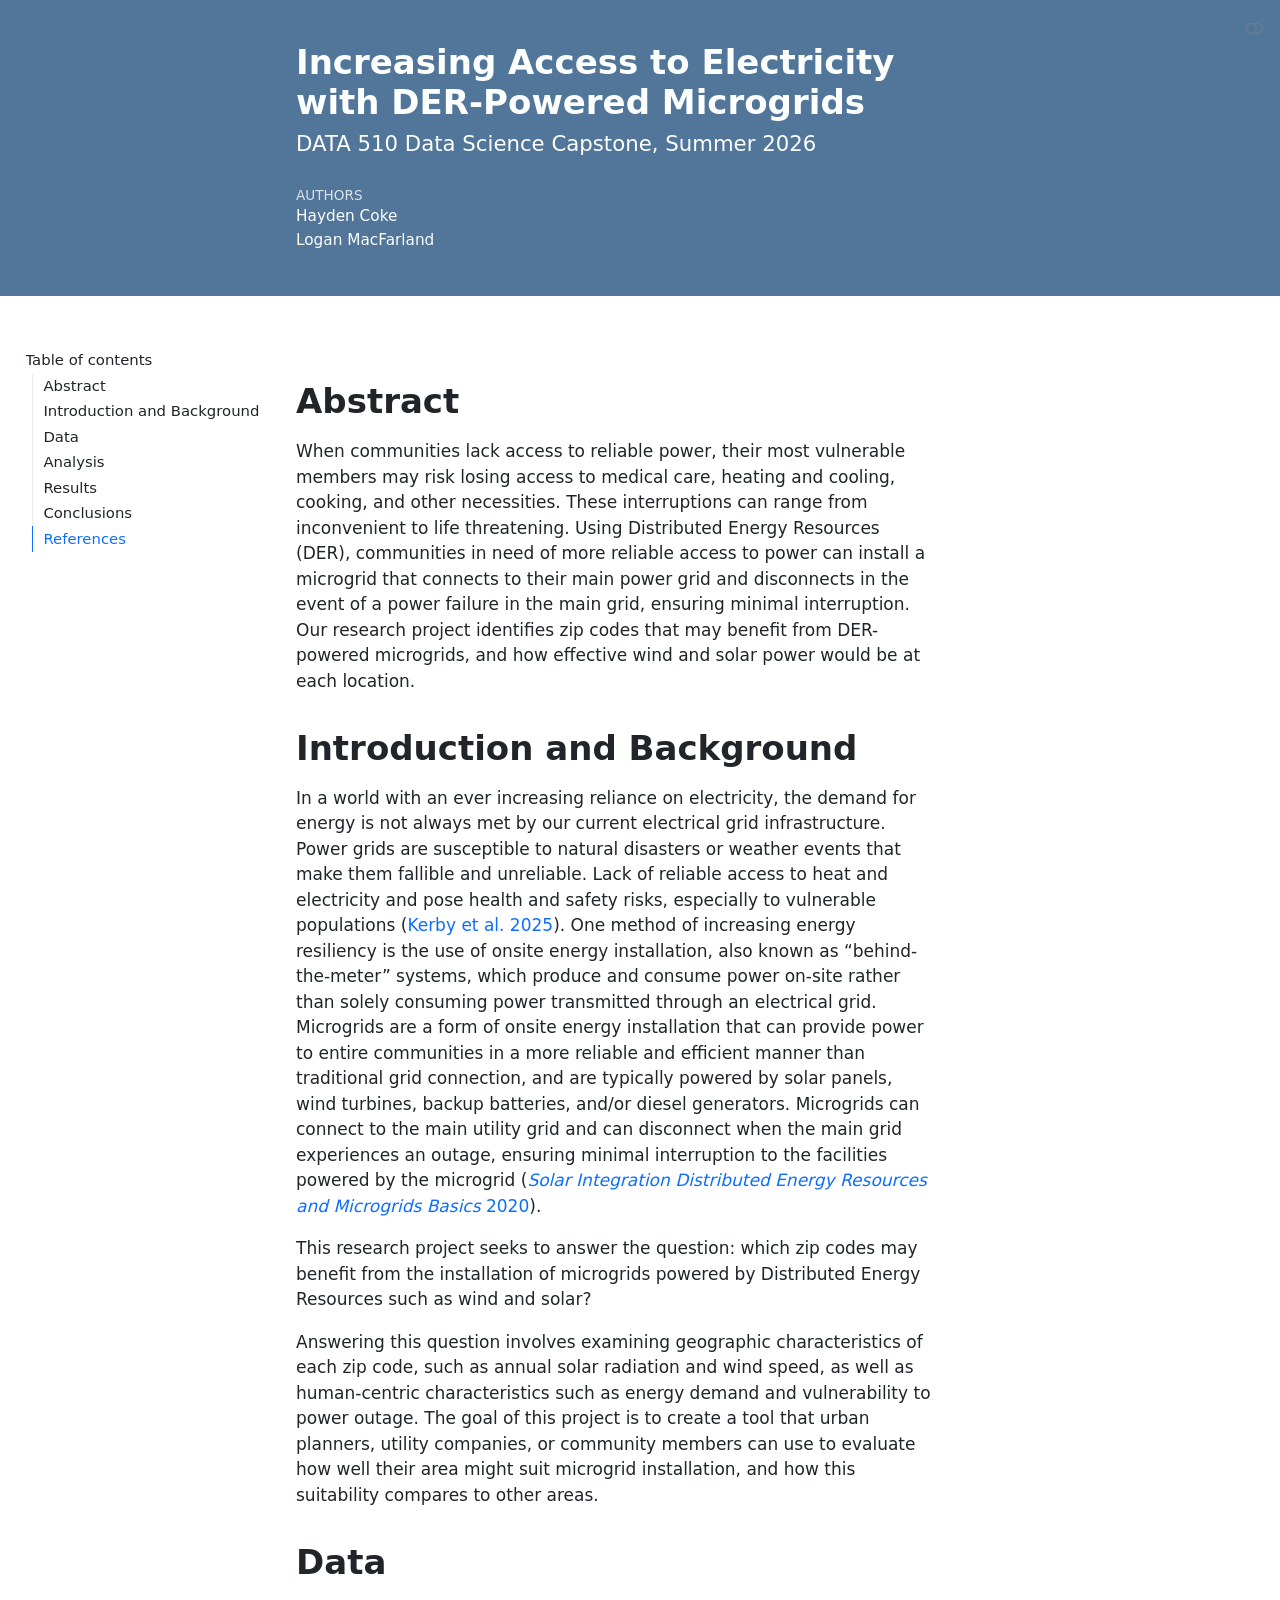
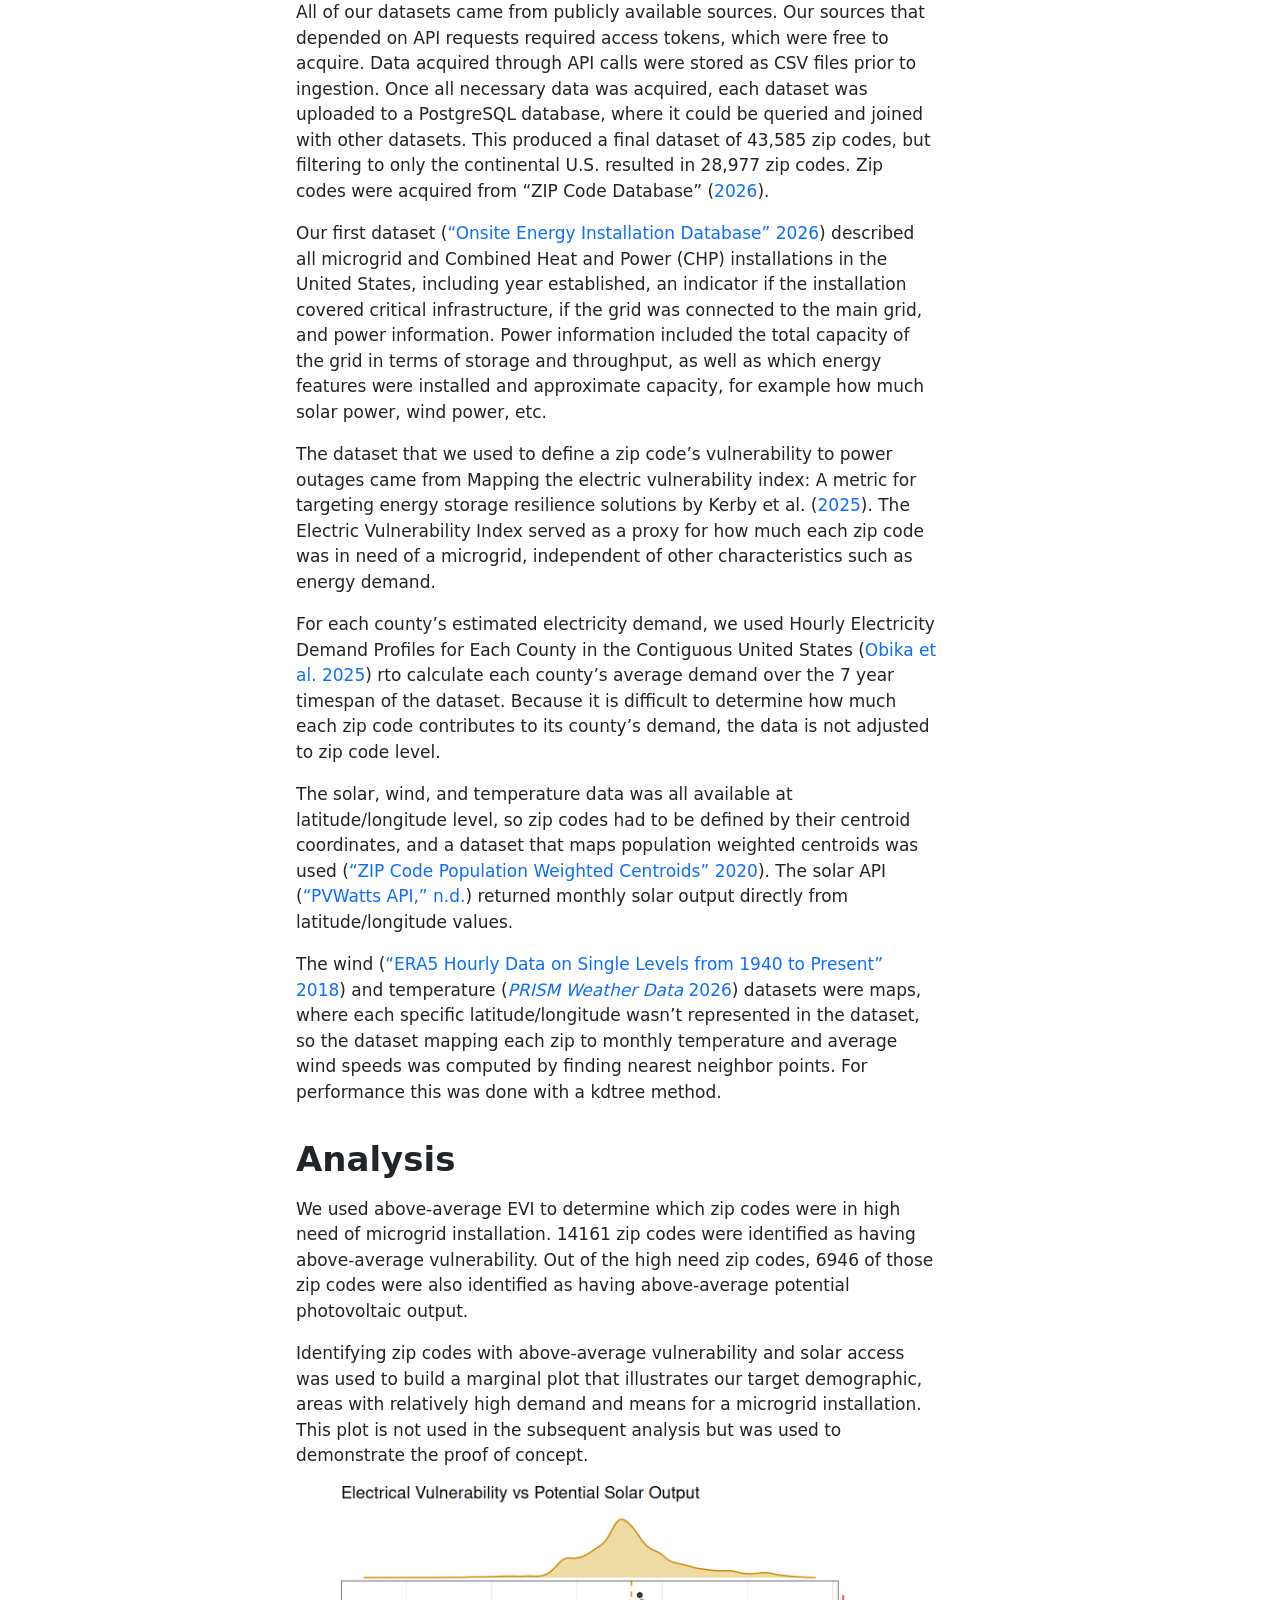
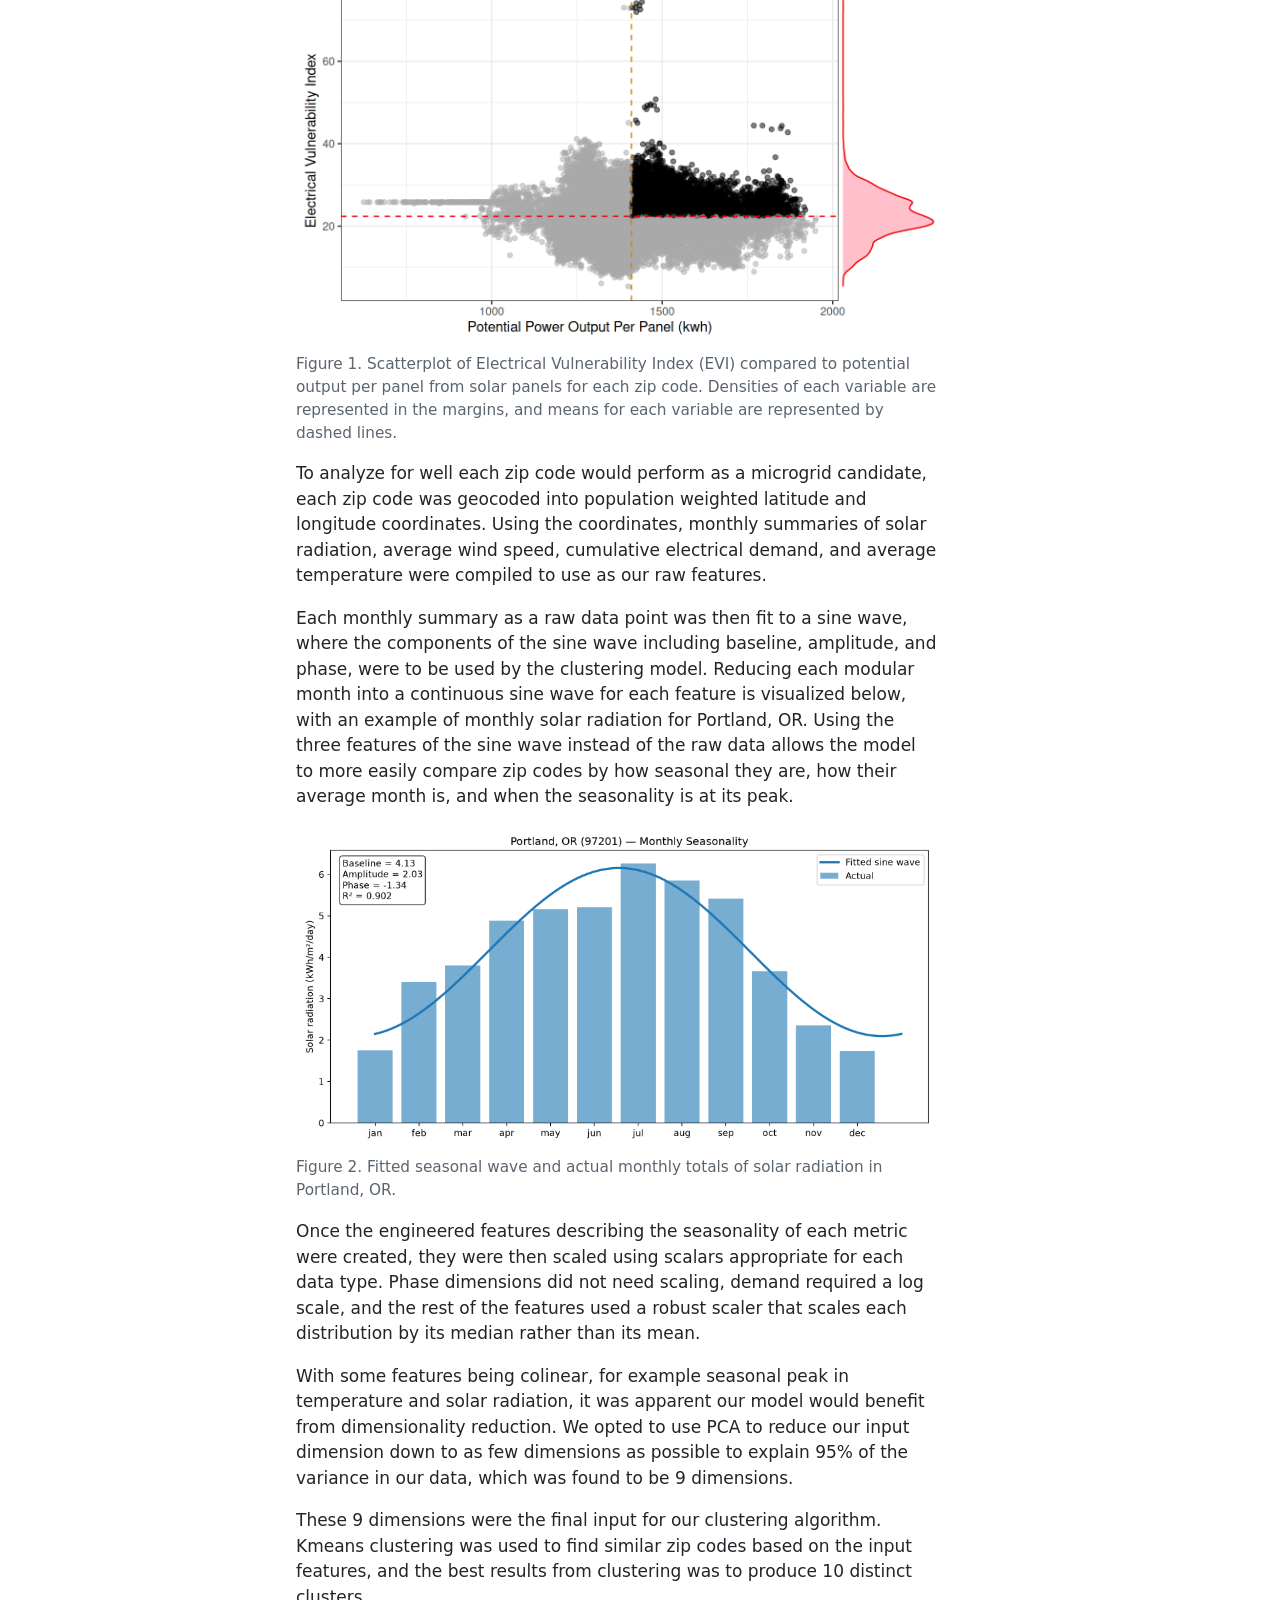
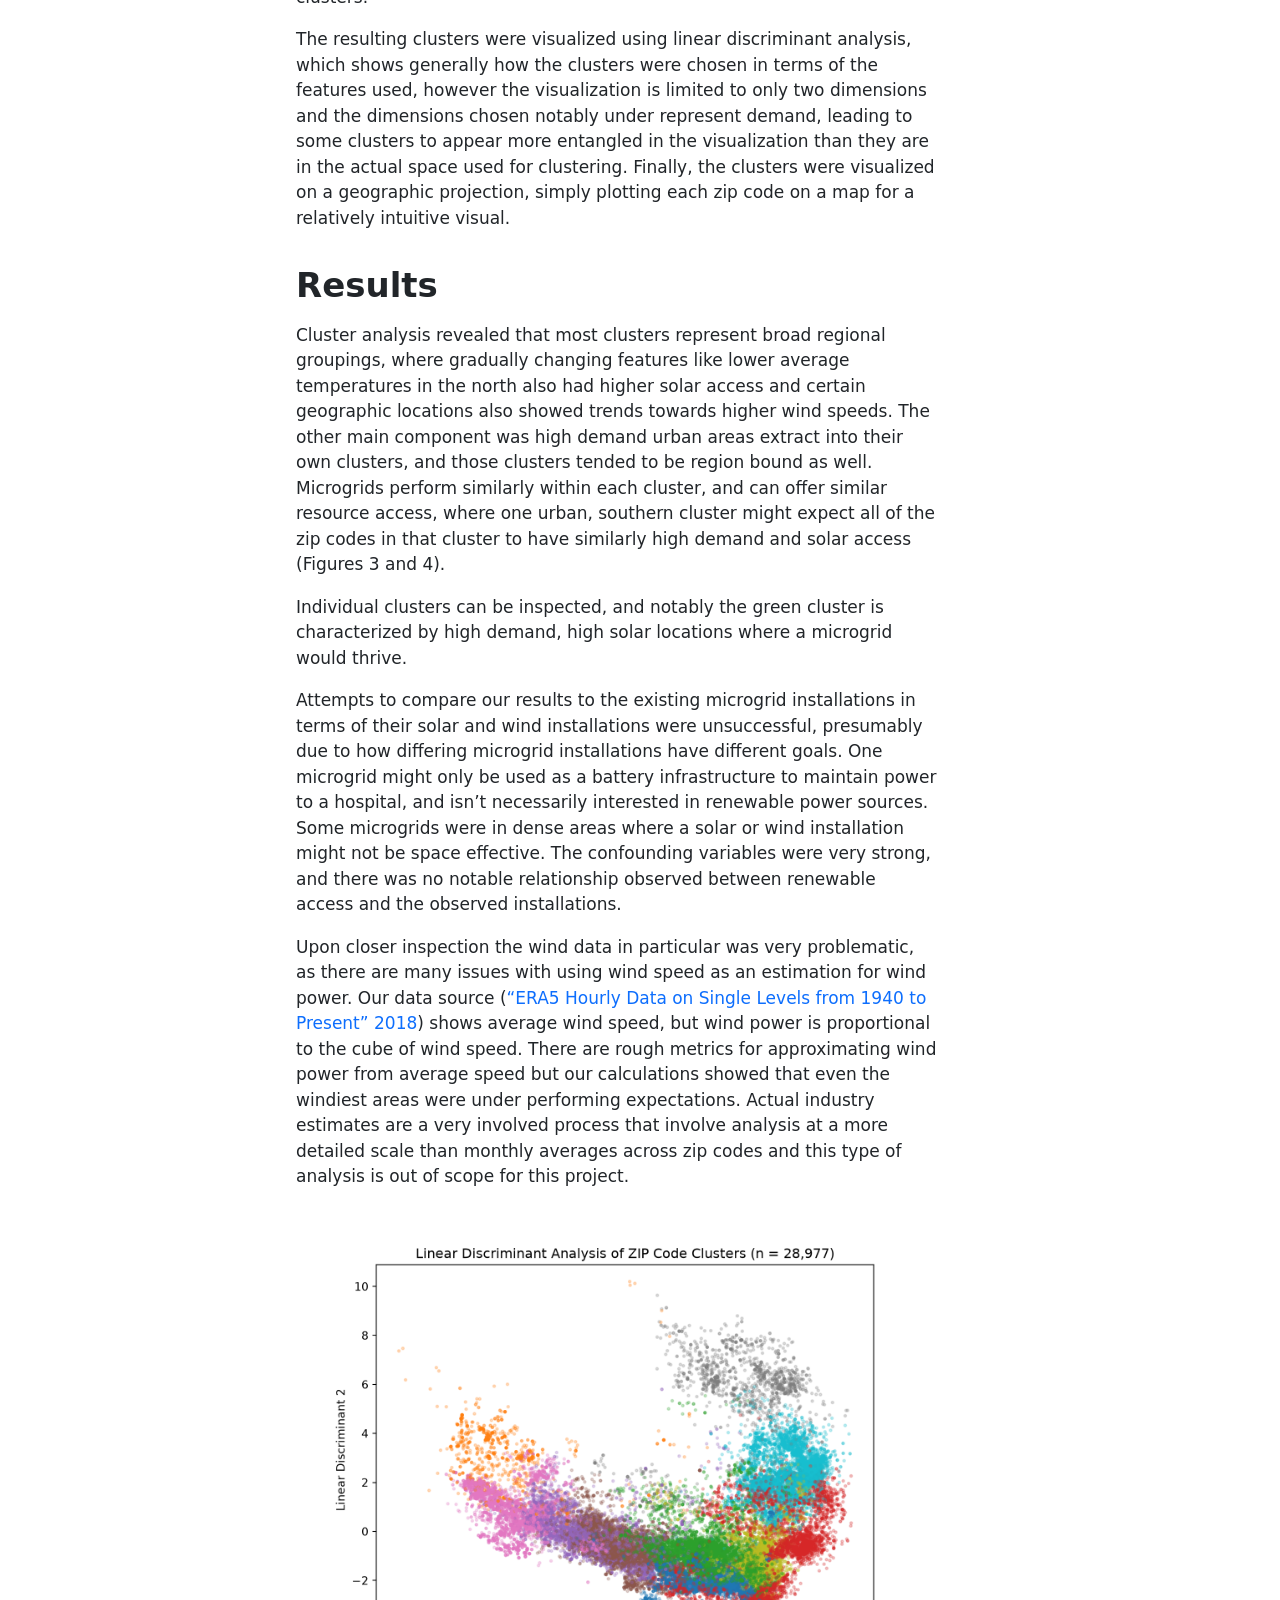
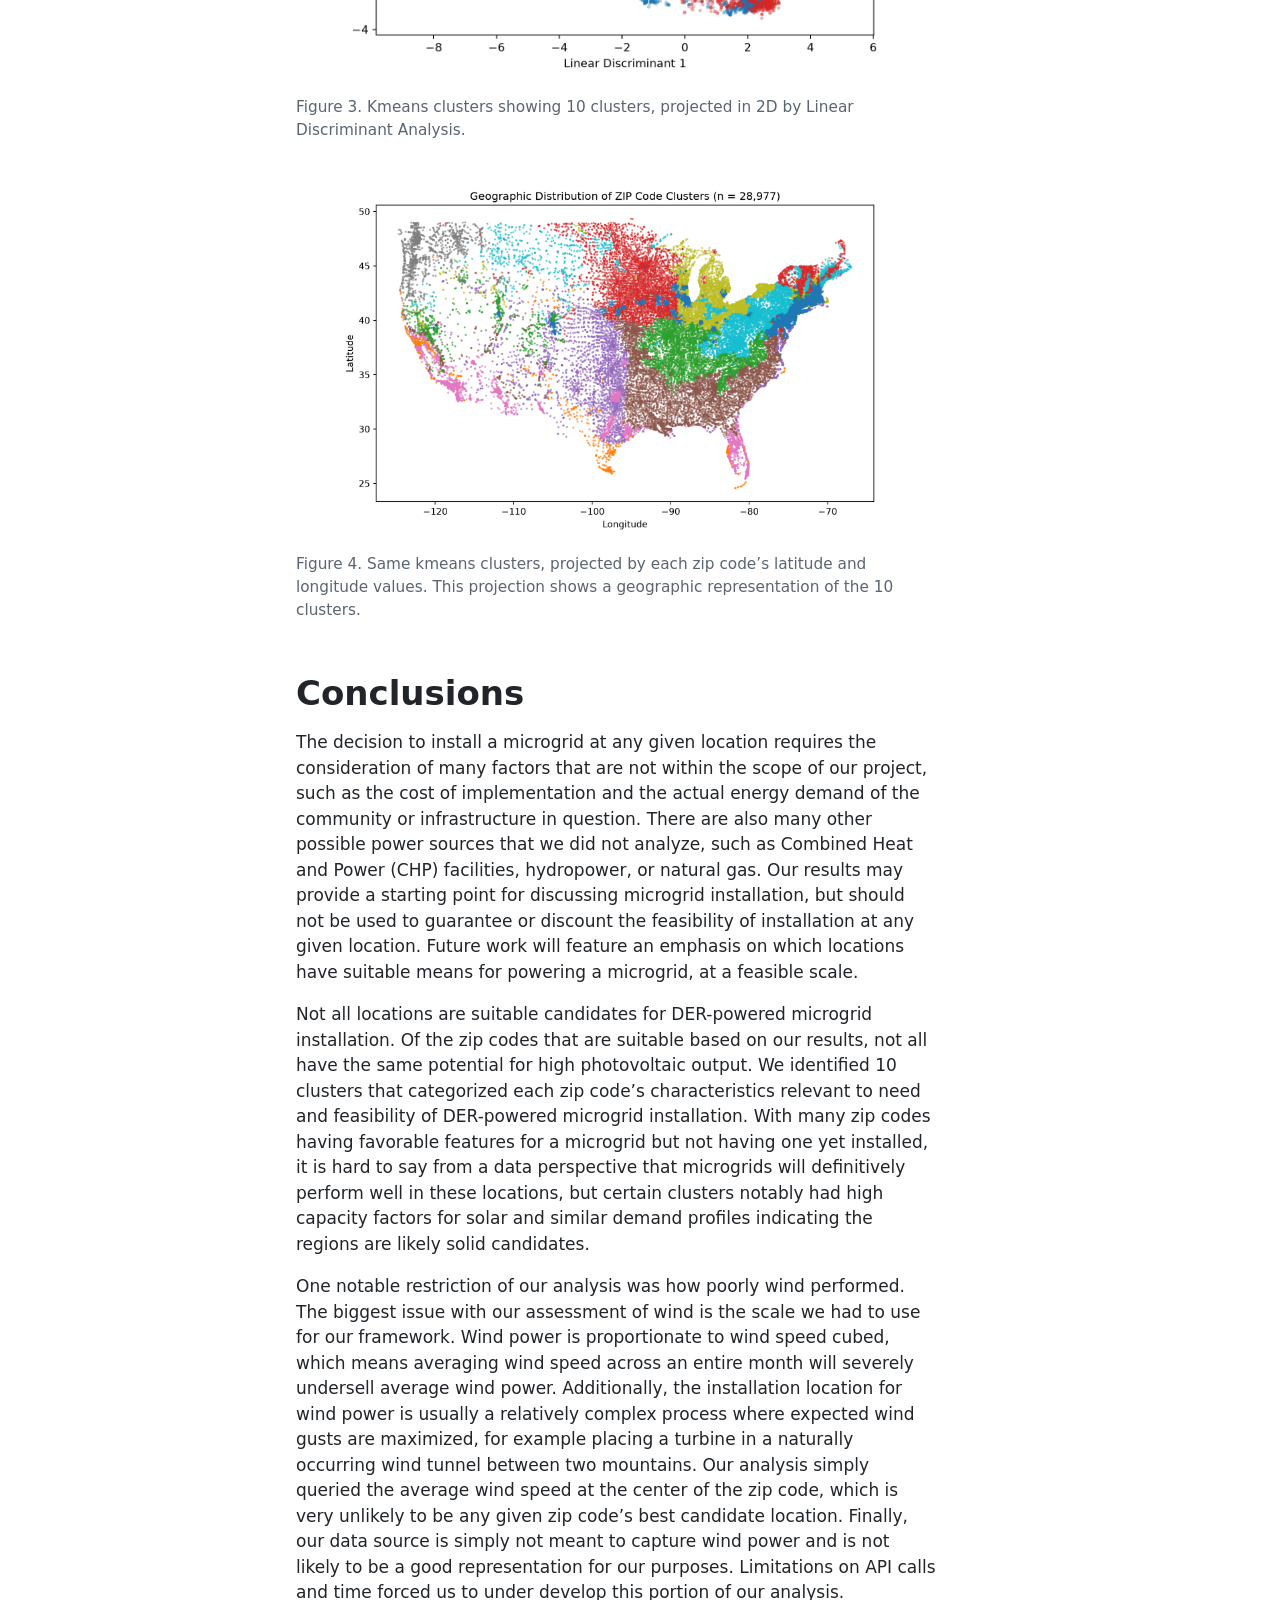
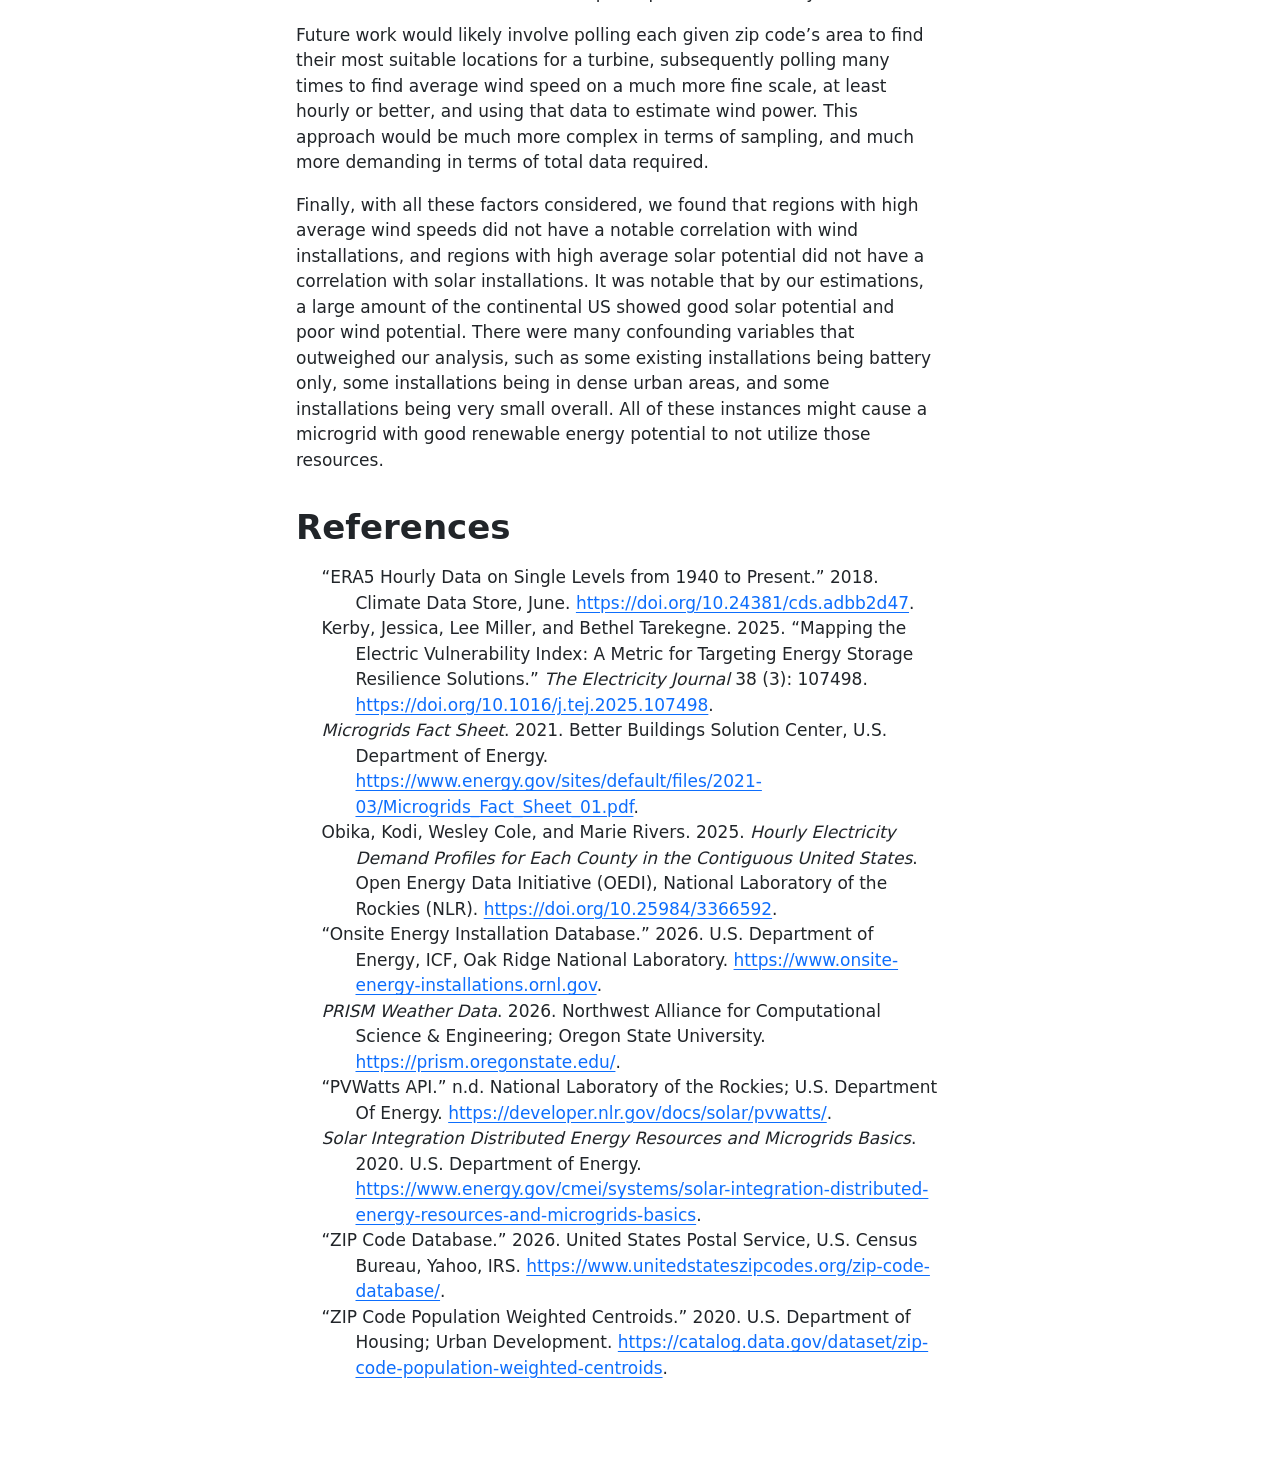
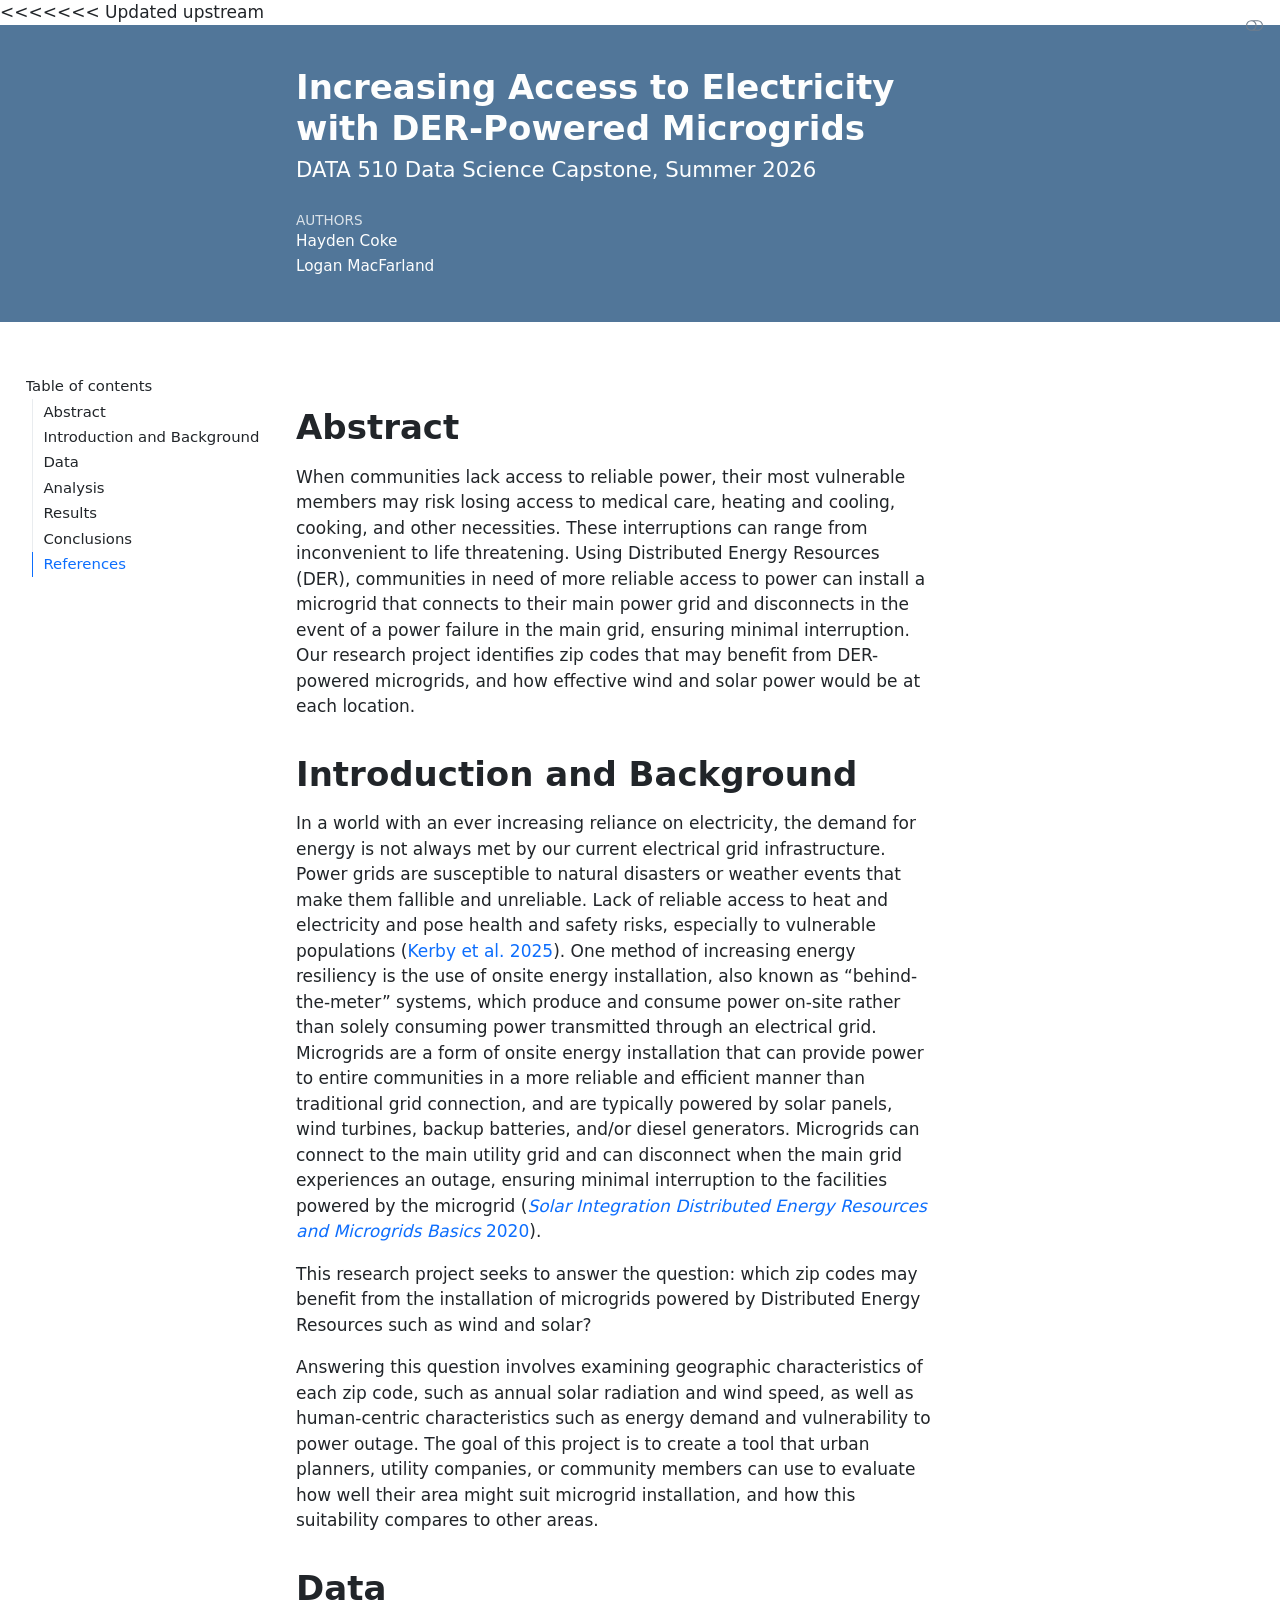
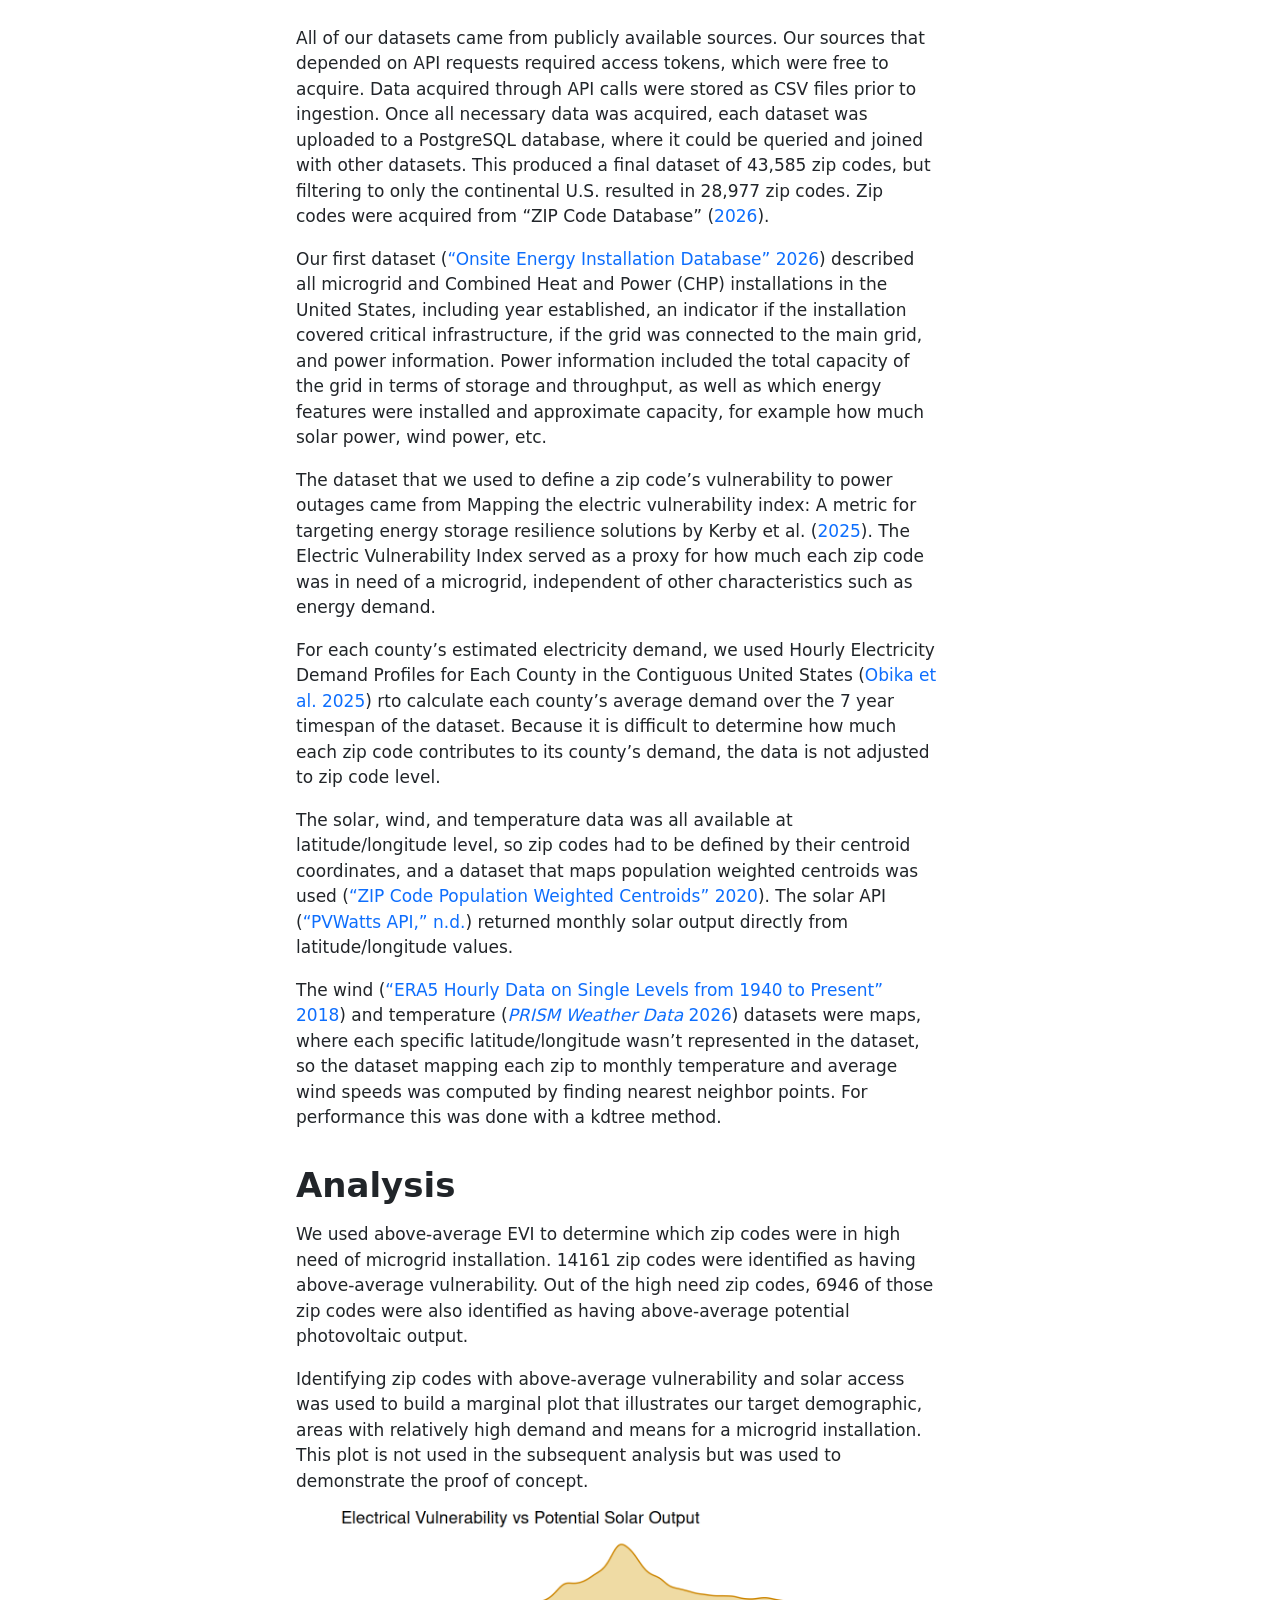
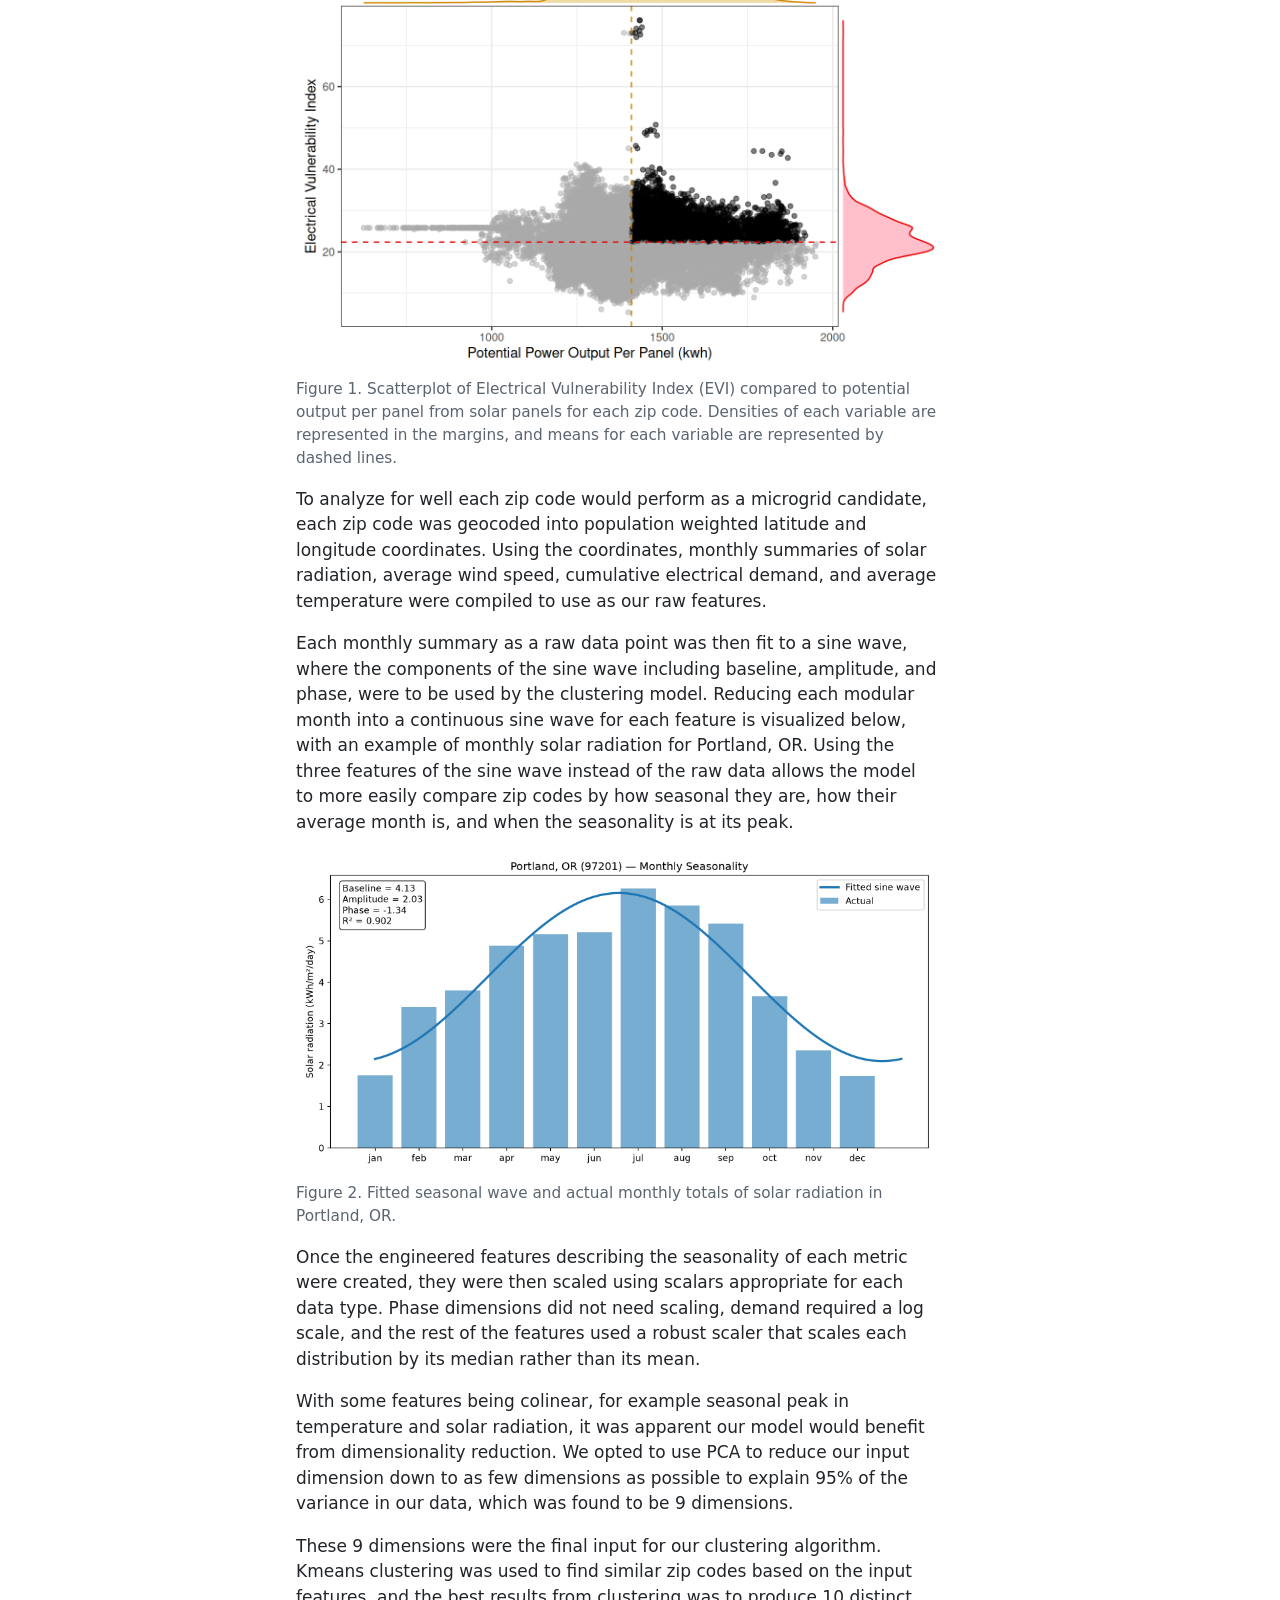
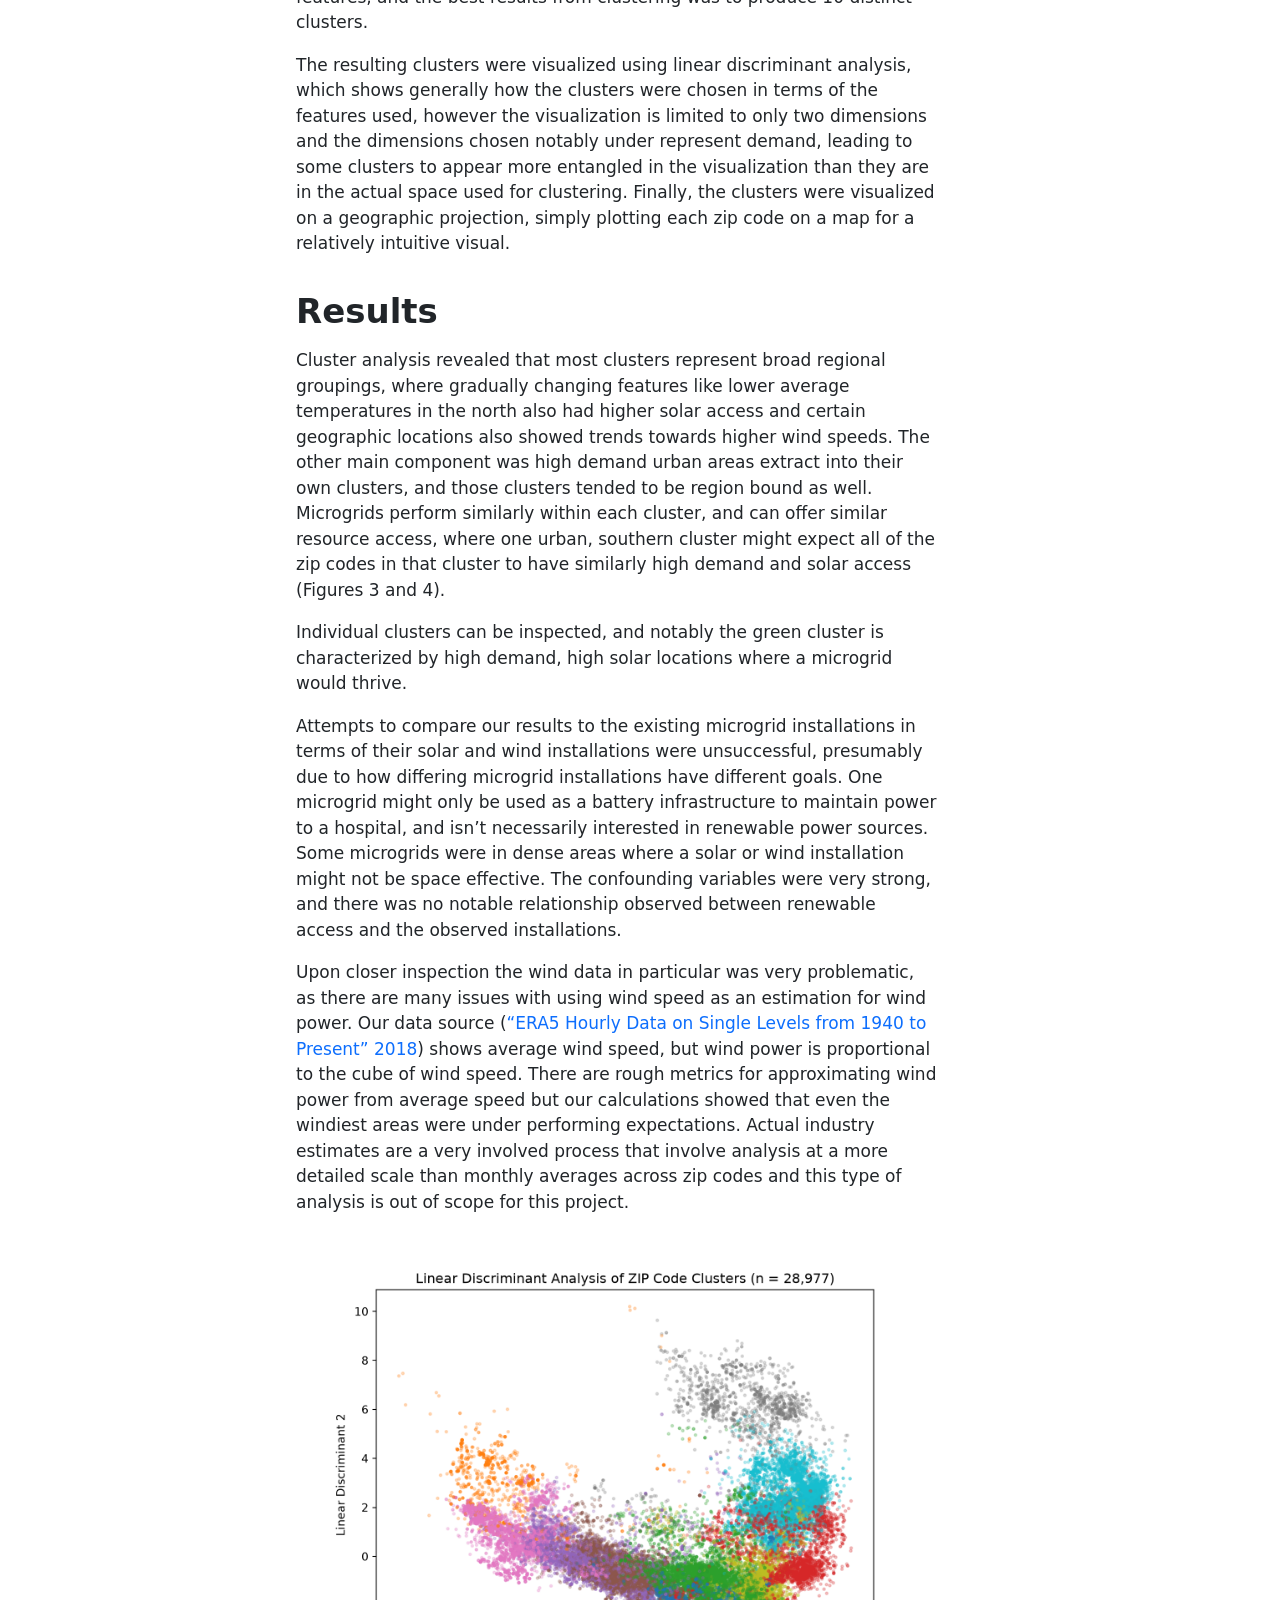
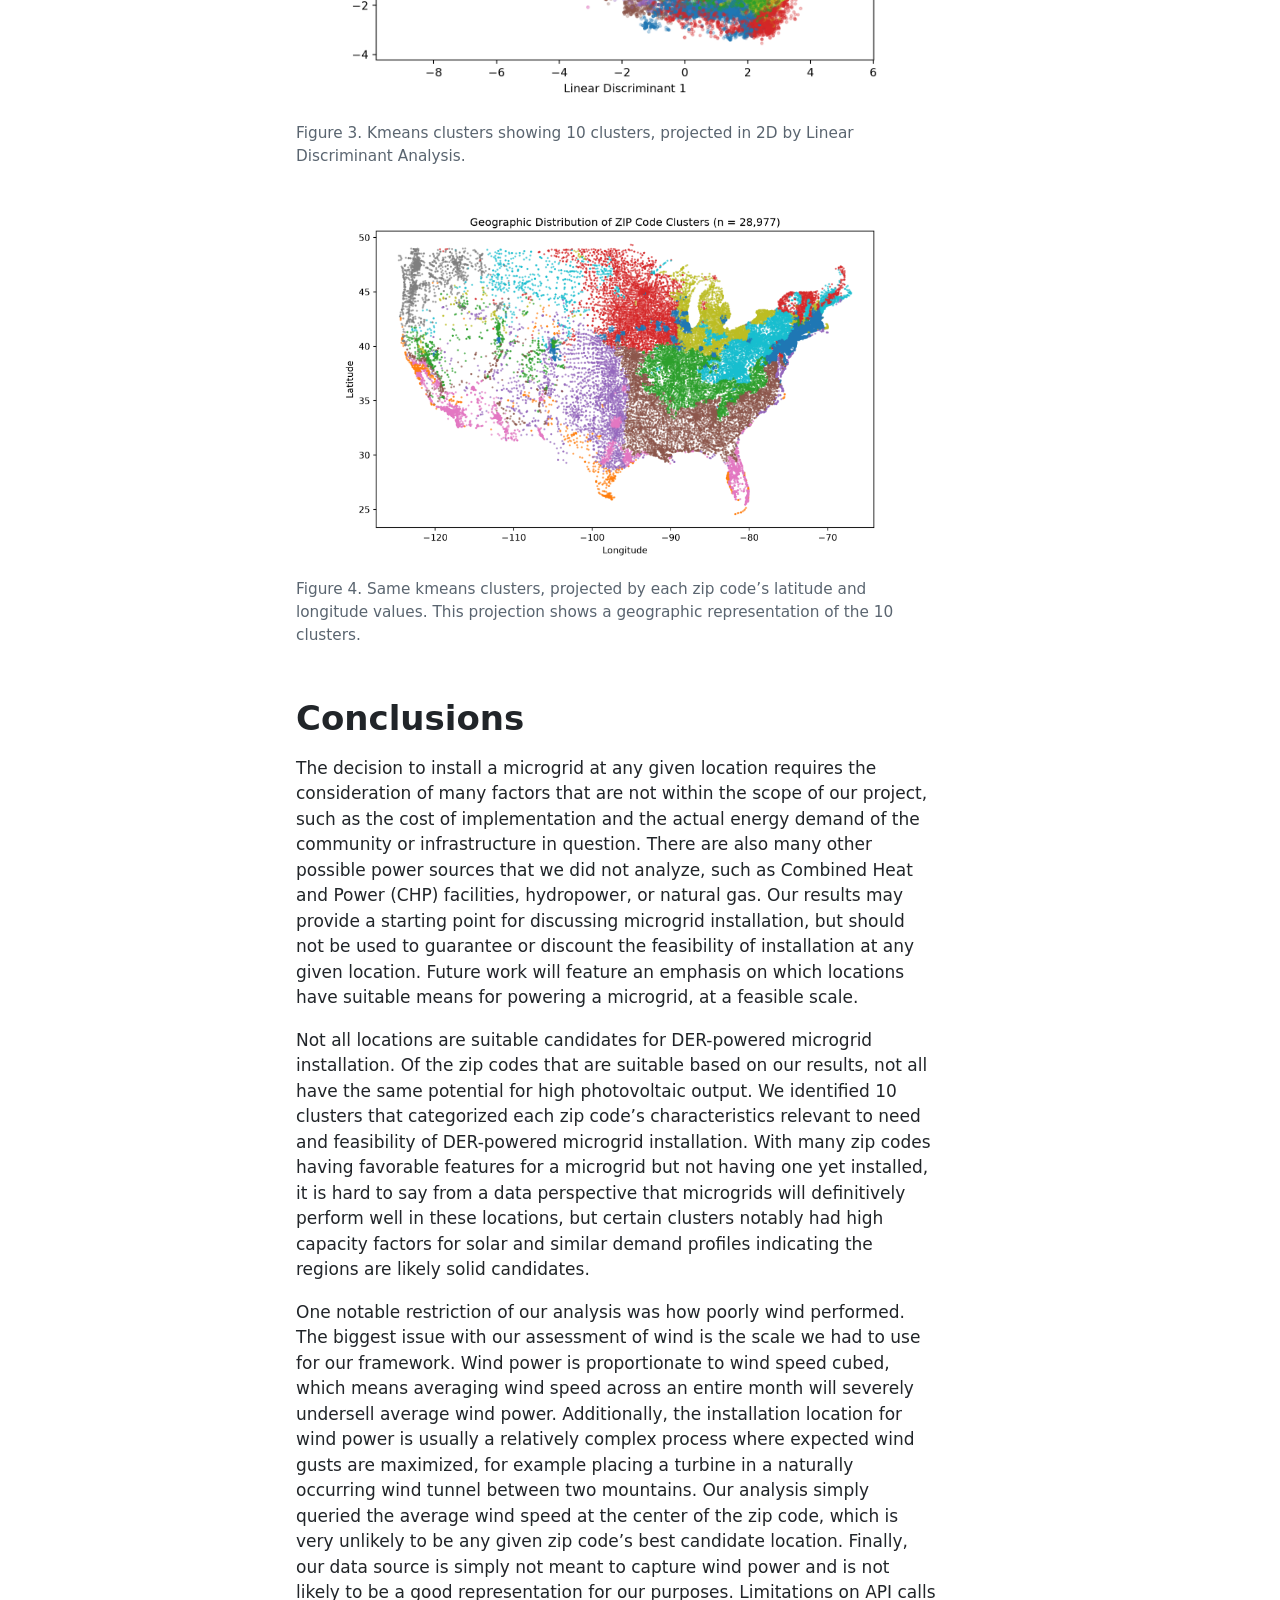
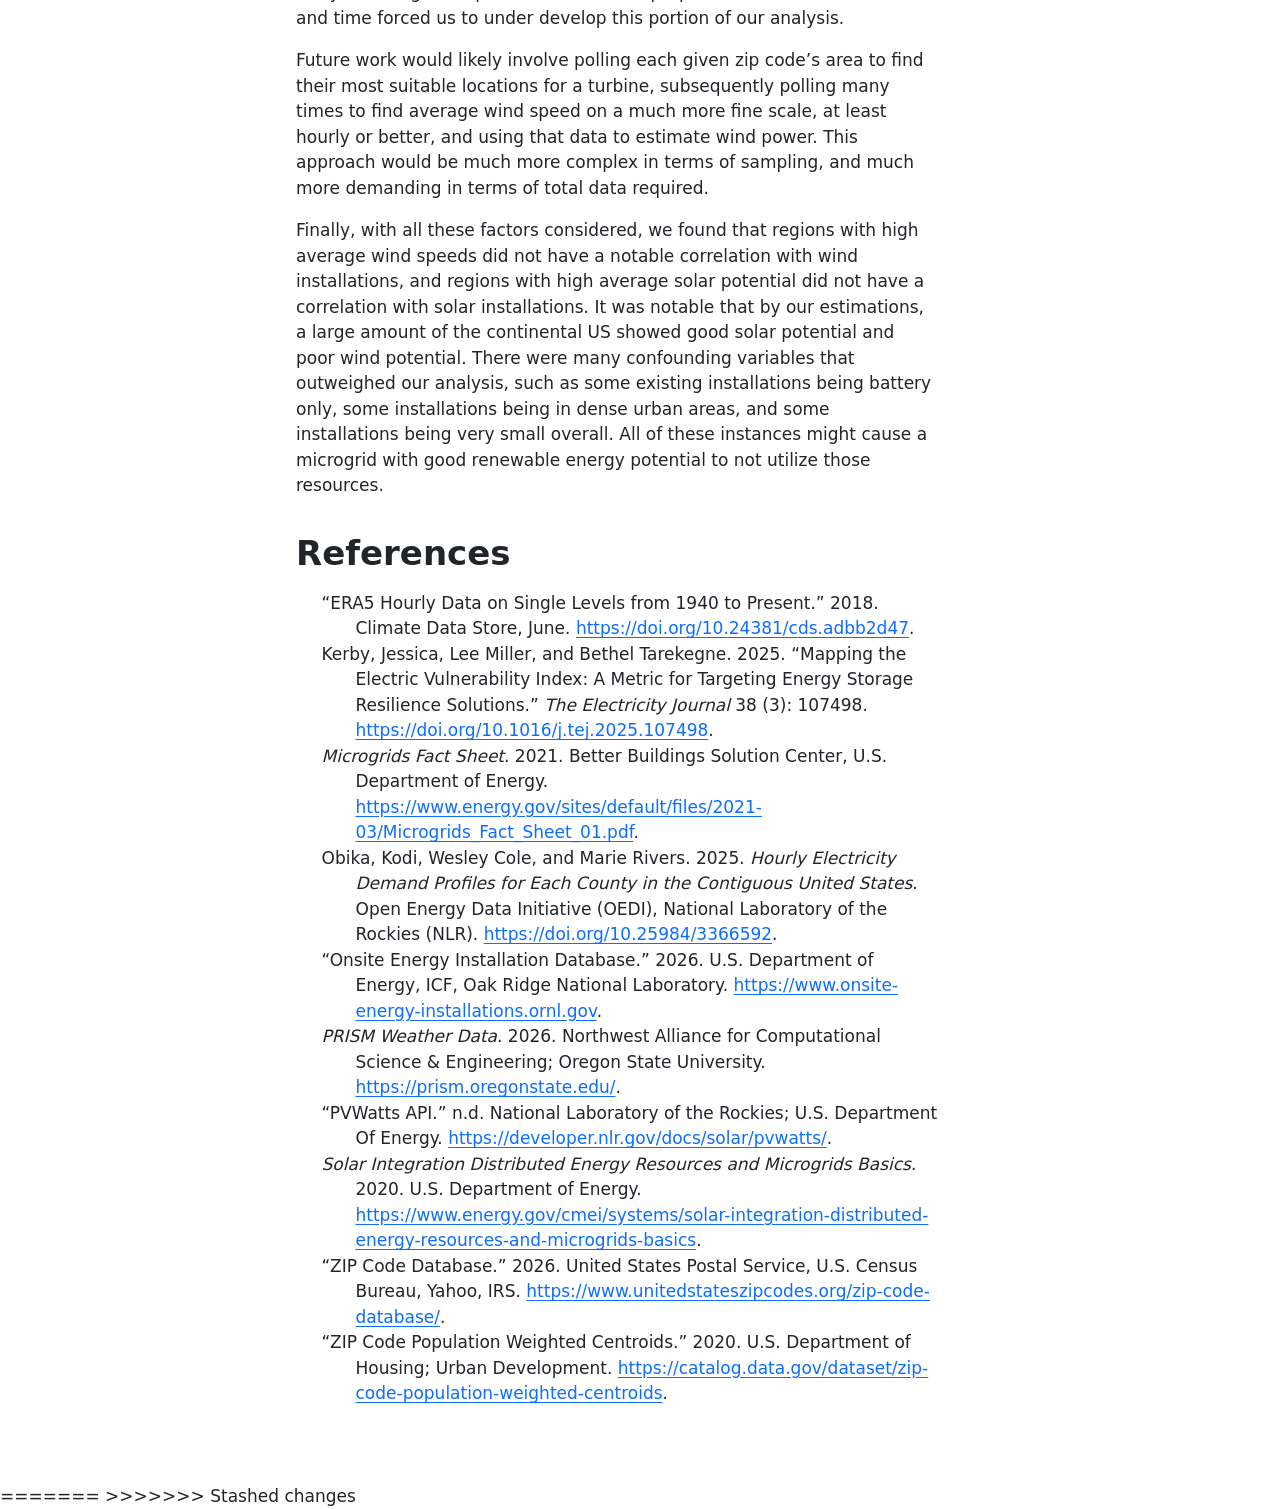
